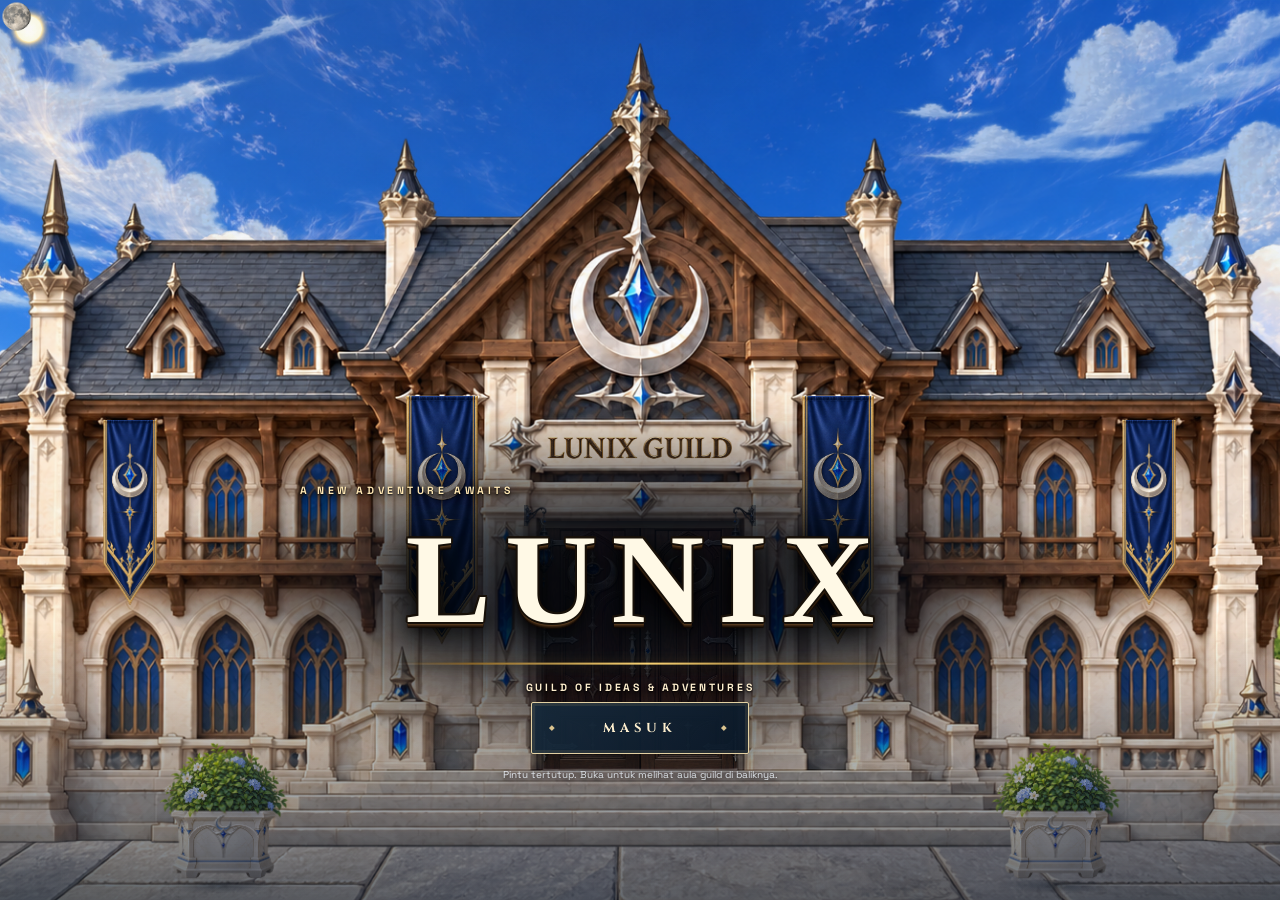
==== index.html @ cafbc8de "Production release: LUNIX Guild Portfolio Web (Optimized & Obfuscated)" ====
<!doctype html><html lang="id"><head><meta charset="UTF-8"><meta name="viewport" content="width=device-width,initial-scale=1"><meta name="description" content="LUNIX — a personal space for spreadsheet automation, web applications, and interactive experiments."><meta name="theme-color" content="#f5f7fa"><title>LUNIX — A Space for Ideas</title><link rel="icon" href="data:image/svg+xml,%3Csvg xmlns='http://www.w3.org/2000/svg' viewBox='0 0 80 80'%3E%3Crect width='80' height='80' rx='20' fill='%230b1324'/%3E%3Cpath d='M25 20v40h32' stroke='%23416dff' stroke-width='9' fill='none'/%3E%3C/svg%3E"><link rel="preconnect" href="https://fonts.googleapis.com"><link rel="preconnect" href="https://fonts.gstatic.com" crossorigin><link href="https://fonts.googleapis.com/css2?family=Cinzel:wght@600;700;800;900&family=JetBrains+Mono:wght@400;500;600&family=Space+Grotesk:wght@500;600;700;800&display=swap" rel="stylesheet"><link rel="stylesheet" href="styles.css"><link rel="stylesheet" href="entrance/entrance.css"><link rel="stylesheet" href="guild.css"><link rel="stylesheet" href="chapters.css"><link rel="stylesheet" href="showcase.css"><script src="entrance/scene-config.js" defer="defer"></script><script src="app.js" defer="defer"></script><script src="entrance/entrance.js" defer="defer"></script><script src="showcase.js" defer="defer"></script></head><body class="gated"><a class="skip" href="#works" data-i18n="skip">Langsung ke karya</a><header class="topbar"><div class="topbar-brand-wrap"><a class="brand" href="#home" aria-label="LUNIX home"><span class="brand-symbol"><svg viewBox="0 0 28 28" fill="none" class="brand-svg"><rect width="28" height="28" rx="7" fill="#0b1324"/><path d="M8 7v14h12" stroke="#416dff" stroke-width="2.6" stroke-linecap="round" stroke-linejoin="round"/><path d="M17 10l1.2 2.8L21 14l-2.8 1.2L17 18l-1.2-2.8L13 14l2.8-1.2L17 10z" fill="#7ba3ff"/></svg> </span><span class="brand-name">LUNIX<span class="brand-dot">✦</span></span></a></div><nav class="desktop-nav" aria-label="Main navigation"><button type="button" id="btn-return-gate" class="nav-pill nav-pill-gate" aria-label="Kembali ke halaman depan guild" title="Kembali ke halaman depan guild"><svg width="13" height="13" viewBox="0 0 24 24" fill="none" stroke="currentColor" stroke-width="2.2" stroke-linecap="round" stroke-linejoin="round" aria-hidden="true" style="opacity:.85;margin-right:2px"><path d="M3 21h18M3 10h18M5 10v11M19 10v11M9 10v11M15 10v11M4 10l8-7 8 7"/></svg> <span data-i18n="gateReturn">Depan Guild</span></button> <a href="#works" class="nav-pill" data-i18n="works">Karya</a> <a href="#about" class="nav-pill" data-i18n="about">Tentang</a> <a href="#contact" class="nav-pill" data-i18n="contact">Kontak</a></nav><div class="utilities"><button type="button" id="btn-return-gate-mobile" class="mobile-gate-btn" aria-label="Kembali ke halaman depan guild" title="Depan Guild"><svg width="14" height="14" viewBox="0 0 24 24" fill="none" stroke="currentColor" stroke-width="2.2" stroke-linecap="round" stroke-linejoin="round" aria-hidden="true"><path d="M3 21h18M3 10h18M5 10v11M19 10v11M9 10v11M15 10v11M4 10l8-7 8 7"/></svg></button> <button id="language" class="lang-switch-btn" aria-label="Switch language"><span class="lang-active">ID</span><span class="lang-divider">/</span><span class="lang-dim">EN</span></button> <button id="sound" class="sound-switch-btn" aria-pressed="true"><span class="sound-wave" aria-hidden="true"><i></i><i></i><i></i><i></i></span> <span id="sound-label">Suara: Aktif</span></button> <a href="#contact" class="topbar-cta"><span data-i18n="talkCta">Ngobrol</span> <span class="cta-arrow">↗</span></a></div></header><section id="gate" aria-label="LUNIX entrance"><header class="entrance-header"><span class="entrance-brand">LUNIX / ADVENTURERS' GUILD</span></header><div class="intro"><div><div class="eyebrow">A NEW ADVENTURE AWAITS</div><h1>LUNIX</h1></div><p>GUILD OF IDEAS &amp; ADVENTURES</p></div><div class="scene eco" data-phase="outside" aria-label="Depan gedung guild LUNIX dengan dua pintu yang dapat dibuka"><div class="atmosphere" aria-hidden="true"><div class="night-sky"><div class="stars"></div></div><div class="cloud-layer cloud-far"><img src="entrance/assets/clouds-far.png" alt="" decoding="async"></div><div class="cloud-layer cloud-near"><img src="entrance/assets/clouds-near.png" alt="" decoding="async"></div><div class="sky-night-tint"></div><div class="celestial sun"><div class="orb"><img src="entrance/assets/sun-realistic-v7.png" alt=""></div></div><div class="celestial moon"><div class="orb"><img src="entrance/assets/moon-realistic-v7.png" alt=""></div></div></div><div class="surround-ground" aria-hidden="true"><div class="night-surround"></div></div><div class="world"><img class="courtyard" src="entrance/assets/courtyard.png" alt="Halaman batu dan rumput"><div class="tree-shadow" aria-hidden="true"></div><div class="contact-shadow" aria-hidden="true"></div><div class="entrance" aria-hidden="true"><div class="interior"><img src="entrance/assets/guild-interior-windowless-v7.png" alt=""></div><div class="door left"><img src="entrance/assets/door-left.png" alt=""></div><div class="door right"><img src="entrance/assets/door-right.png" alt=""></div></div><div class="lintel-shade" aria-hidden="true"></div><img class="facade" src="entrance/assets/guild-facade-bare-banners-v8.png" alt="Gedung guild batu putih dan kayu walnut, dengan lambang bulan dan kristal biru"><div class="guild-banner banner-a" aria-hidden="true"><div class="banner-section"><div class="banner-surface"><img src="entrance/assets/guild-banner-cloth-v8.png" alt="" style="left:-58.715596%;top:-18.629408%;width:217.431193%;height:441.516966%"></div><div class="banner-section"><div class="banner-surface"><img src="entrance/assets/guild-banner-cloth-v8.png" alt="" style="left:-58.715596%;top:-118.629408%;width:217.431193%;height:441.516966%"></div><div class="banner-section"><div class="banner-surface"><img src="entrance/assets/guild-banner-cloth-v8.png" alt="" style="left:-58.715596%;top:-218.629408%;width:217.431193%;height:441.516966%"></div><div class="banner-section"><div class="banner-surface"><img src="entrance/assets/guild-banner-cloth-v8.png" alt="" style="left:-58.715596%;top:-318.629408%;width:217.431193%;height:441.516966%"></div></div></div></div></div></div><div class="guild-banner banner-b" aria-hidden="true"><div class="banner-section"><div class="banner-surface"><img src="entrance/assets/guild-banner-cloth-v8.png" alt="" style="left:-58.715596%;top:-18.629408%;width:217.431193%;height:441.516966%"></div><div class="banner-section"><div class="banner-surface"><img src="entrance/assets/guild-banner-cloth-v8.png" alt="" style="left:-58.715596%;top:-118.629408%;width:217.431193%;height:441.516966%"></div><div class="banner-section"><div class="banner-surface"><img src="entrance/assets/guild-banner-cloth-v8.png" alt="" style="left:-58.715596%;top:-218.629408%;width:217.431193%;height:441.516966%"></div><div class="banner-section"><div class="banner-surface"><img src="entrance/assets/guild-banner-cloth-v8.png" alt="" style="left:-58.715596%;top:-318.629408%;width:217.431193%;height:441.516966%"></div></div></div></div></div></div><div class="guild-banner banner-c" aria-hidden="true"><div class="banner-section"><div class="banner-surface"><img src="entrance/assets/guild-banner-cloth-v8.png" alt="" style="left:-58.715596%;top:-18.629408%;width:217.431193%;height:441.516966%"></div><div class="banner-section"><div class="banner-surface"><img src="entrance/assets/guild-banner-cloth-v8.png" alt="" style="left:-58.715596%;top:-118.629408%;width:217.431193%;height:441.516966%"></div><div class="banner-section"><div class="banner-surface"><img src="entrance/assets/guild-banner-cloth-v8.png" alt="" style="left:-58.715596%;top:-218.629408%;width:217.431193%;height:441.516966%"></div><div class="banner-section"><div class="banner-surface"><img src="entrance/assets/guild-banner-cloth-v8.png" alt="" style="left:-58.715596%;top:-318.629408%;width:217.431193%;height:441.516966%"></div></div></div></div></div></div><div class="guild-banner banner-d" aria-hidden="true"><div class="banner-section"><div class="banner-surface"><img src="entrance/assets/guild-banner-cloth-v8.png" alt="" style="left:-58.715596%;top:-18.629408%;width:217.431193%;height:441.516966%"></div><div class="banner-section"><div class="banner-surface"><img src="entrance/assets/guild-banner-cloth-v8.png" alt="" style="left:-58.715596%;top:-118.629408%;width:217.431193%;height:441.516966%"></div><div class="banner-section"><div class="banner-surface"><img src="entrance/assets/guild-banner-cloth-v8.png" alt="" style="left:-58.715596%;top:-218.629408%;width:217.431193%;height:441.516966%"></div><div class="banner-section"><div class="banner-surface"><img src="entrance/assets/guild-banner-cloth-v8.png" alt="" style="left:-58.715596%;top:-318.629408%;width:217.431193%;height:441.516966%"></div></div></div></div></div></div><div class="plaque"><img src="entrance/assets/guild-wordmark-refined-v8.png" alt="LUNIX GUILD"></div><div class="prop planter left"><img src="entrance/assets/stone-planter.png" alt=""><img class="foliage" src="entrance/assets/stone-planter.png" alt="" aria-hidden="true"></div><div class="prop planter right"><img src="entrance/assets/stone-planter.png" alt=""><img class="foliage" src="entrance/assets/stone-planter.png" alt="" aria-hidden="true"></div><div class="prop lantern left"><img src="entrance/assets/crystal-lantern.png" alt=""><div class="lamp-glow"></div></div><div class="prop lantern right"><img src="entrance/assets/crystal-lantern.png" alt=""><div class="lamp-glow"></div></div><div class="night-shade" aria-hidden="true"></div><div class="night-lights" aria-hidden="true"><div class="window-bloom"></div><img class="window-lights" src="entrance/assets/window-lights-v9.svg" alt=""></div></div><div class="ground-life" aria-hidden="true"><svg viewBox="0 0 24 16" style="--start-x:2%;--start-y:91%;--travel:22vw;--duration:19s;--delay:-5s"><path d="M1 14Q2 1 22 2Q20 16 1 14Z"/><path d="M1 14 18 4" fill="none"/></svg> <svg viewBox="0 0 24 16" style="--start-x:77%;--start-y:93%;--travel:18vw;--duration:23s;--delay:-13s"><path d="M1 14Q2 1 22 2Q20 16 1 14Z"/><path d="M1 14 18 4" fill="none"/></svg> <svg viewBox="0 0 24 16" style="--start-x:9%;--start-y:97%;--travel:24vw;--duration:27s;--delay:-17s"><path d="M1 14Q2 1 22 2Q20 16 1 14Z"/><path d="M1 14 18 4" fill="none"/></svg> <svg viewBox="0 0 24 16" style="--start-x:81%;--start-y:88%;--travel:-17vw;--duration:31s;--delay:-8s"><path d="M1 14Q2 1 22 2Q20 16 1 14Z"/><path d="M1 14 18 4" fill="none"/></svg> <svg viewBox="0 0 24 16" style="--start-x:19%;--start-y:90%;--travel:-20vw;--duration:29s;--delay:-22s"><path d="M1 14Q2 1 22 2Q20 16 1 14Z"/><path d="M1 14 18 4" fill="none"/></svg><div class="ground-mist"><div class="mist-bank left"></div><div class="mist-bank right"></div></div></div></div><div class="landing-vignette" aria-hidden="true"></div><div class="actionbar"><div class="buttons"><button id="open" class="primary enter-guild-btn" type="button" aria-expanded="false" disabled="disabled">MASUK</button></div><p id="status" role="status">Pintu tertutup. Buka untuk melihat aula guild di baliknya.</p></div><details><summary>Pengaturan suasana</summary><div class="controls"><label><input id="near" type="checkbox"> Dekati pintu</label> <label><input id="wind" type="checkbox" checked="checked"> Angin banner</label> <label><input id="decor" type="checkbox" checked="checked"> Dekorasi</label> <label>Waktu <select id="timeMode"><option value="auto">Otomatis · 20 detik</option><option value="day">Siang</option><option value="night">Malam</option></select></label> <label><input id="eco" type="checkbox" checked="checked"> Mode hemat</label> <label><input id="motion" type="checkbox" checked="checked"> Animasi suasana</label> <label><input id="inspect" type="checkbox"> Batas penempatan</label></div><p class="notes">Siklus siang–malam 20 detik, lampu pintu berpasangan dan jendela menyala saat malam.</p></details><div id="loadStatus" role="status">Memuat gambar…</div><div class="gate-flash" aria-hidden="true"></div></section><main id="main" inert><div class="guild-viewport" id="guild-viewport"><div class="guild-stage" id="guild-stage"><div class="guild-layer-bg" aria-hidden="true"><img class="guild-bg-img" src="guild/guild-interior.png" alt="" draggable="false"><div class="guild-ambient-light"></div></div><div class="guild-emblem" aria-hidden="true"><img src="guild/lunix-wall-emblem.png" alt="LUNIX Guild Emblem" draggable="false"></div><aside class="guild-board-secondary" aria-label="Guild Navigation & Status"><img class="guild-board-secondary-img" src="guild/guild-noticeboard.png" alt="" draggable="false"><div class="guild-sec-reading"><div class="guild-sec-badge"><span class="guild-sec-badge-dot"></span> <span data-i18n="guildBadge">LUNIX GUILD</span></div><div class="guild-sec-title" data-i18n="guildFiles">DAFTAR BERKAS</div><nav class="guild-nav-list" aria-label="Navigasi Papan Guild"><button class="guild-nav-btn active" data-guild-target="intro"><span data-i18n="navIntro">Intro</span> <span class="nav-num">01</span></button> <button class="guild-nav-btn" data-guild-target="about"><span data-i18n="navAbout">Tentang</span> <span class="nav-num">02</span></button> <button class="guild-nav-btn" data-guild-target="projects"><span data-i18n="navWorks">Karya</span> <span class="nav-num">03</span></button> <button class="guild-nav-btn" data-guild-target="contact"><span data-i18n="navContact">Kontak</span> <span class="nav-num">04</span></button></nav><div class="guild-sec-tip" data-i18n="guildTip">Klik berkas atau objek meja ✦</div></div></aside><section class="guild-board-wide-wrap" id="guild-board-wide-wrap" aria-label="Papan Konten Utama LUNIX Guild"><img class="guild-board-wide-img" src="guild/guild-noticeboard-wide.png" alt="Papan Konten Utama" draggable="false"><div class="guild-main-reading" id="guild-main-reading"><div class="guild-section-content" id="guild-section-content"><article class="guild-pane active" id="pane-intro" data-pane="intro"><div class="guild-proclamation-grid"><div class="guild-proclamation-main"><div class="guild-proclamation-eyebrow"><span class="rune-bracket">◈</span> <span class="eyebrow-line"></span> <span class="eyebrow-text" data-i18n="welcome">MAKLUMAT RESMI RESEPSIONIS GUILD • EST. 2026</span> <span class="eyebrow-line"></span> <span class="rune-bracket">◈</span></div><h2 class="guild-pane-title"><span class="title-lead">WHERE LOGIC MEETS CRAFTSMANSHIP</span> <span class="title-highlight">TURNING IDEAS INTO LIVING SYSTEMS.</span></h2><p class="guild-pane-desc" data-i18n="intro">Menempa otomatisasi spreadsheet berpresisi tinggi, aplikasi web tangguh, dan eksplorasi interaktif dari rasa penasaran menjadi solusi nyata yang siap diuji.</p><div class="guild-action-row"><button type="button" class="guild-btn-primary" data-guild-jump="projects"><span>📜 Jelajahi Seluruh Karya</span> <span>↗</span></button> <button type="button" class="guild-btn-secondary" data-guild-jump="about"><span data-i18n="about">Buku Catatan Guild</span> <span>📖</span></button> <button type="button" class="guild-btn-secondary" data-guild-jump="contact"><span data-i18n="talkCta">Resepsionis Guild</span> <span>🔔</span></button></div></div><div class="guild-stacked-papers-wrap" id="guild-stacked-papers" title="Lembaran Misi Pilihan Guild"><div class="stacked-paper-layer paper-underlay" aria-hidden="true"><img src="quest-papers/quest-paper-02-weathered.png" alt="" class="stacked-paper-img" draggable="false"></div><div class="stacked-paper-layer paper-overlay"><img src="quest-papers/quest-paper-03-sapphire.png" alt="Lembaran Misi Sapphire Guild" class="stacked-paper-img" draggable="false"><div class="stacked-paper-content"><div class="paper-top-rank"><span class="paper-rank-pill">RANK S+</span> <span class="paper-pin-icon" aria-hidden="true">📍</span></div><h4 class="paper-quest-title">OPEN COMMISSION</h4><p class="paper-quest-desc">Otomasi Spreadsheet &amp; Web Apps Kustom</p><div class="paper-quest-footer"><button type="button" class="paper-action-btn" data-guild-jump="contact"><span>Kirim Pesan</span> <span>↗</span></button></div></div><div class="guild-seal-badge mini-seal" title="Segel Resmi Guild"><svg viewBox="0 0 100 100" class="guild-seal-svg" aria-hidden="true"><circle cx="50" cy="50" r="45" stroke="currentColor" stroke-width="2" stroke-dasharray="4 2.5" fill="none" opacity="0.9"/><circle cx="50" cy="50" r="38" stroke="currentColor" stroke-width="1.2" fill="none" opacity="0.75"/><path id="seal-text-path-mini" d="M 17,50 A 33,33 0 1,1 83,50 A 33,33 0 1,1 17,50" fill="none"/><text font-family="'JetBrains Mono', monospace" font-size="8.5" font-weight="800" fill="currentColor" letter-spacing="1.2"><textPath href="#seal-text-path-mini" startOffset="50%" text-anchor="middle">★ LUNIX GUILD ARCHIVE • 2026 ★</textPath></text><circle cx="50" cy="50" r="14" fill="currentColor" opacity="0.12"/><polygon points="50,38 53,46 62,50 53,54 50,62 47,54 38,50 47,46" fill="currentColor"/></svg></div></div></div></div><div class="guild-welcome-pillars"><div class="guild-pillar-card" data-guild-jump="projects"><div class="pillar-top-row"><span class="pillar-gem">📜</span> <span class="pillar-chip">03 / KARYA</span></div><h3 class="pillar-title">Papan Misi Utama</h3><p class="pillar-desc">Jelajahi 3 karya unggulan guild: live demo absensi &amp; payroll, pipeline otomatisasi spreadsheet, dan 3D showcase McLaren.</p><span class="pillar-action"><span>Lihat Lembaran Misi</span> <span>↗</span></span></div><div class="guild-pillar-card" data-guild-jump="about"><div class="pillar-top-row"><span class="pillar-gem">📖</span> <span class="pillar-chip">02 / TENTANG</span></div><h3 class="pillar-title">Catatan Pengrajin</h3><p class="pillar-desc">Kisah identitas LUNIX, etos kerja tanpa bloat, serta prinsip penempaan solusi praktis yang dapat diandalkan setiap hari.</p><span class="pillar-action"><span>Baca Catatan Guild</span> <span>↗</span></span></div><div class="guild-pillar-card" data-guild-jump="contact"><div class="pillar-top-row"><span class="pillar-gem">🔔</span> <span class="pillar-chip">04 / KONTAK</span></div><h3 class="pillar-title">Meja Resepsionis</h3><p class="pillar-desc">Punya ide proyek, tantangan spreadsheet, atau sekadar ingin bertegur sapa? Resepsionis kami siap menyambutmu.</p><span class="pillar-action"><span>Temui Resepsionis</span> <span>↗</span></span></div></div></article><article class="guild-pane" id="pane-about" data-pane="about"><div class="guild-pane-eyebrow"><span class="eyebrow-star">✦</span> <span data-i18n="aboutLabel">02 / DI BALIK LUNIX</span> <span class="guild-eyebrow-chip" data-i18n="guildChronicle">CATATAN RESEPSI GUILD</span></div><h2 class="guild-pane-title" data-i18n="aboutTitle">Rasa penasaran,<br><em>tanpa batas.</em></h2><p class="guild-pane-desc" data-i18n="storyLead">Kalau sebuah ide menarik perhatianku, aku ingin memahami cara kerjanya—lalu mencoba membuatnya.</p><div class="guild-about-story-grid"><div class="guild-story-card"><div class="guild-story-badge"><span class="badge-rune">◈</span> <span data-i18n="storyTagOrigin">IDENTITAS & ASAL-USUL</span></div><p class="guild-story-text" data-i18n="story">Dulu, LuniX adalah namaku saat bermain game. Sekarang, LUNIX menjadi ruang untuk semua hal yang ingin kubuat: alat yang mempermudah pekerjaan, aplikasi yang berguna, dan dunia kecil untuk dijelajahi.</p></div><div class="guild-story-card"><div class="guild-story-badge"><span class="badge-rune">✦</span> <span data-i18n="storyTagPartner">KOLABORASI & EKSPERIMEN</span></div><p class="guild-story-text" data-i18n="aboutPartner">Meski orang di baliknya tetap aku, LUNIX terasa seperti partner. Tempat rasa penasaran berubah menjadi eksperimen nyata, didukung otomatisasi cerdas dan rasa ingin tahu.</p></div></div><div class="guild-sub-header"><span class="sub-header-gem">💎</span> <span data-i18n="processTitle">TIGA PILAR PROSES KREATIF GUILD</span></div><div class="guild-workflow-steps"><div class="guild-step-card"><div class="guild-step-top"><span class="step-num">01</span> <span class="step-phase" data-i18n="step1Phase">DECONSTRUCT</span></div><h4 class="step-title" data-i18n="understand">Pahami</h4><p class="step-desc" data-i18n="understandDesc">Menganalisis akar kebutuhan operasional, alur data riil, dan titik hambatan yang ingin diatasi.</p></div><div class="guild-step-card"><div class="guild-step-top"><span class="step-num">02</span> <span class="step-phase" data-i18n="step2Phase">EXPERIMENT</span></div><h4 class="step-title" data-i18n="experiment">Coba</h4><p class="step-desc" data-i18n="experimentDesc">Meramu formula spreadsheet, sandbox prototipe browser, dan arsitektur database lokal.</p></div><div class="guild-step-card"><div class="guild-step-top"><span class="step-num">03</span> <span class="step-phase" data-i18n="step3Phase">DELIVER</span></div><h4 class="step-title" data-i18n="create">Wujudkan</h4><p class="step-desc" data-i18n="createDesc">Menghasilkan alat siap pakai yang praktis, cepat, aman, dan mempermudah tugas nyata.</p></div></div><div class="guild-sub-header" style="margin-top:12px"><span class="sub-header-gem">⚔</span> <span data-i18n="arsenalLabel">ARSENAL ALAT & BIDANG KEAHLIAN</span></div><div class="guild-arsenal-grid"><div class="guild-arsenal-card"><div class="guild-arsenal-header"><span class="guild-arsenal-icon">📊</span><div><b data-i18n="arsenalAutoTitle">Otomatisasi Spreadsheet & Data</b> <span class="guild-arsenal-sub" data-i18n="arsenalAutoSub">Efisiensi operasional harian</span></div></div><div class="guild-stack-pills amber-pills"><span>Excel Formula</span> <span>Google Sheets</span> <span>Apps Script</span> <span>Payroll System</span> <span>Automated Rekap</span> <span>Client-Side PDF</span></div></div><div class="guild-arsenal-card"><div class="guild-arsenal-header"><span class="guild-arsenal-icon">🌐</span><div><b data-i18n="arsenalWebTitle">Aplikasi Web & Eksperimen Digital</b> <span class="guild-arsenal-sub" data-i18n="arsenalWebSub">Interaktif, privat & mandiri</span></div></div><div class="guild-stack-pills blue-pills"><span>IndexedDB Sandbox</span> <span>Canvas 3D Viewport</span> <span>Vanilla Modern JS</span> <span>Responsive UI</span> <span>Zero External Uploads</span> <span>AI-Assisted Craft</span></div></div></div><div class="guild-about-footer"><div class="guild-about-actions"><button class="guild-btn-primary" data-guild-jump="projects"><span data-i18n="exploreProjects">Lihat Bukti Karya (Section 03)</span> <span>↗</span></button> <button class="guild-btn-secondary" data-guild-jump="contact"><span data-i18n="talkCta">Resepsionis & Kontak</span> <span>🔔</span></button></div></div></article><article class="guild-pane" id="pane-projects" data-pane="projects"><div class="guild-pane-eyebrow"><span class="rune-bracket">◈</span> <span class="eyebrow-line"></span> <span data-i18n="selected">03 / PAPAN MISI &amp; KARYA UNGGULAN GUILD</span> <span class="eyebrow-line"></span> <span class="guild-eyebrow-chip">AKTIF DI PAPAN</span></div><h2 class="guild-pane-title"><span class="title-lead">KARYA PILIHAN &amp; MISI UTAMA</span> <span class="title-highlight">DARI IDE MENJADI SISTEM NYATA.</span></h2><p class="guild-pane-desc" style="margin-bottom:8px" data-i18n="worksDesc">Pilih lembaran misi di bawah untuk mencoba live demo sandbox, menelusuri galeri pipeline spreadsheet, atau menjelajahi 3D web showcase McLaren.</p><div class="guild-quest-bulletin-grid grand-quest-grid"><div class="guild-quest-notice quest-rank-s" data-quest-target="payroll-demo"><div class="quest-pushpin" aria-hidden="true"></div><div class="quest-notice-top"><span class="quest-rank-badge rank-s">RANK S • APP</span> <span class="quest-stamp stamp-trial">SIAP DICOBA ⚡</span></div><h4 class="quest-notice-title">Attendance &amp; Payroll Sandbox</h4><p class="quest-notice-desc">Aplikasi absensi kalender presensi, unggah foto bukti, perhitungan jam kerja, dan generator slip gaji interaktif tanpa server eksternal.</p><div class="quest-tags-row"><span>Kalender Absensi</span> <span>Hitung Lembur</span> <span>IndexedDB</span> <span>Client-Side</span></div><div class="quest-notice-footer"><a href="payroll.html" target="_blank" rel="noopener noreferrer" class="quest-action-link primary-link"><span>Buka Demo Sandbox</span> <span>↗</span></a></div></div><div class="guild-quest-notice quest-rank-a" id="quest-card-spreadsheet" data-quest-target="spreadsheet-showcase"><div class="quest-pushpin" aria-hidden="true"></div><div class="quest-notice-top"><span class="quest-rank-badge rank-a">RANK A • DATA</span> <span class="quest-stamp stamp-verified">VERIFIED ✓</span></div><h4 class="quest-notice-title">Spreadsheet &amp; Data Pipeline</h4><p class="quest-notice-desc">Input gaji, validasi anti-duplikasi, formula BPJS/pajak otomatis, generator slip gaji PDF massal, dan export payroll bank.</p><div class="quest-tags-row"><span>Formula Otomatis</span> <span>Slip PDF Massal</span> <span>Transfer Bank</span> <span>Apps Script</span></div><div class="quest-notice-footer"><button type="button" class="quest-action-link" id="btn-quest-spreadsheet"><span>Buka Detail &amp; Galeri HD</span> <span>↗</span></button></div></div><div class="guild-quest-notice quest-rank-special" data-quest-target="stage-3d"><div class="quest-pushpin" aria-hidden="true"></div><div class="quest-notice-top"><span class="quest-rank-badge rank-special">RANK SP • 3D</span> <span class="quest-stamp stamp-exp">60 FPS ✦</span></div><h4 class="quest-notice-title">3D Web Showcase — McLaren</h4><p class="quest-notice-desc">Showcase interaktif 3D kendaraan McLaren berbasis WebGL secara real-time. Navigasi orbit kamera 360°, inspeksi bodi mobil, dan rendering halus 60 FPS.</p><div class="quest-tags-row"><span>WebGL / 3D</span> <span>McLaren Model</span> <span>Orbit 360°</span> <span>Live Web</span></div><div class="quest-notice-footer"><a href="https://lunix-213.github.io/lunix-3d-webshowcase-mclaren/" target="_blank" rel="noopener noreferrer" class="quest-action-link primary-link"><span>Buka 3D Showcase</span> <span>↗</span></a></div></div></div></article><article class="guild-pane" id="pane-contact" data-pane="contact"><div class="guild-pane-eyebrow"><span class="rune-bracket">◈</span> <span class="eyebrow-line"></span> <span data-i18n="contactLabel">04 / MEJA RESEPSI &amp; SALURAN RESMI GUILD</span> <span class="eyebrow-line"></span> <span class="guild-eyebrow-chip">MEJA AKTIF</span></div><h2 class="guild-pane-title"><span class="title-lead">PUNYA GAGASAN ATAU MISI?</span> <span class="title-highlight">MARI KITA TEMPA BERSAMA.</span></h2><p class="guild-pane-desc" data-i18n="contactDesc">Sampaikan rencana proyek atau pertanyaanmu langsung ke meja resepsionis guild. Setiap pesan ditanggapi langsung oleh pembuat sistem tanpa perantara dan tanpa overhead berlebih.</p><div class="guild-contact-plaque"><div class="plaque-stamp-badge"><span class="plaque-stamp-icon" aria-hidden="true"><svg viewBox="0 0 24 24" width="22" height="22" fill="none" stroke="currentColor" stroke-width="2" stroke-linecap="round" stroke-linejoin="round"><path d="M20.24 12.24a6 6 0 0 0-8.49-8.49L5 10.5V19h8.5z"></path><line x1="16" y1="8" x2="2" y2="22"></line><line x1="17.5" y1="15" x2="9" y2="15"></line></svg></span><div class="plaque-stamp-info"><span class="plaque-tag">SALURAN RESMI GUILD • MERPATI POS</span> <span class="plaque-address" id="guild-email-text">lunix.builder@gmail.com</span></div></div><div class="plaque-actions-group"><button type="button" id="guild-copy-btn" class="guild-btn-primary"><span id="guild-copy-label">Salin Alamat Email</span> <span>📋</span></button> <a href="mailto:lunix.builder@gmail.com" class="guild-btn-secondary"><span>Kirim Surat Langsung</span> <span>↗</span></a></div></div><div class="guild-contact-topics-grid"><div class="guild-topic-card"><div class="topic-header"><span class="topic-icon">📊</span> <span class="topic-pill">KOMISI TERBUKA</span></div><h4 class="topic-title">Otomasi Spreadsheet</h4><p class="topic-desc">Audit formula lambat, pipeline data multi-sheet, generator slip PDF, dan skrip Apps Script bebas duplikasi.</p></div><div class="guild-topic-card"><div class="topic-header"><span class="topic-icon">⚙️</span> <span class="topic-pill">SOLUSI MANDIRI</span></div><h4 class="topic-title">Aplikasi Web Ringkas</h4><p class="topic-desc">Alat kerja internal, sistem absensi presensi, portal operasional client-side tanpa biaya hosting bulanan tinggi.</p></div><div class="guild-topic-card"><div class="topic-header"><span class="topic-icon">✦</span> <span class="topic-pill">EKSPERIMEN</span></div><h4 class="topic-title">Eksplorasi Web 3D</h4><p class="topic-desc">Stage WebGL interaktif 60 FPS, UI taktil bertema, dan pengalaman visual imersif untuk produk Anda.</p></div></div><div class="guild-contact-warmth"><span class="warmth-icon">✨</span> <span class="warmth-text"><strong>Pintu guild selalu terbuka:</strong> Punya pertanyaan, ide proyek baru, atau sekadar ingin bertegur sapa santai? Jangan ragu mengirim pesan, kami selalu senang bertukar cerita. </span><span class="warmth-badge">SALAM HANGAT ✦</span></div></article></div><div class="guild-scroll-hint" id="guild-scroll-hint" role="button" tabindex="0" title="Klik untuk gulir ke bawah" aria-label="Gulir ke bawah untuk melihat lebih banyak berkas"><span class="scroll-hint-star">✦</span> <span id="guild-scroll-hint-text" data-i18n="scrollHint">GULIR KE BAWAH</span> <span class="scroll-hint-arrow">↓</span></div><footer class="guild-board-footer"><div class="guild-footer-divider" aria-hidden="true"><span class="divider-gem">✦</span></div><button class="guild-footer-prev" id="guild-prev-btn" aria-label="Berkas Sebelumnya"><span class="footer-btn-rune">◀</span> <span class="footer-btn-text" id="guild-prev-label">Sebelumnya</span></button><div class="guild-footer-pages" id="guild-dots" role="tablist" aria-label="Halaman Berkas Guild"><span class="guild-page-pill active" data-page="0" title="01 / Intro"></span> <span class="guild-page-pill" data-page="1" title="02 / Tentang"></span> <span class="guild-page-pill" data-page="2" title="03 / Karya"></span> <span class="guild-page-pill" data-page="3" title="04 / Kontak"></span></div><button class="guild-footer-next" id="guild-next-btn" aria-label="Berkas Selanjutnya"><span class="footer-btn-text" id="guild-next-label">Tentang</span> <span class="footer-btn-rune">▶</span></button></footer></div></section><div class="guild-dialogue-bubble" id="guild-speech-bubble" role="status" aria-live="polite"><div class="guild-bubble-top"><span class="guild-bubble-badge">✦ RESEPSIONIS GUILD</span> <span class="guild-bubble-pose" id="guild-mascot-pose-badge">SAPA</span></div><p class="guild-dialogue-text" id="guild-speech-text">Halo pengembara! Selamat datang di meja resepsionis LUNIX Guild. Silakan periksa berkas di papan atau klik bel meja ✦</p><span class="guild-bubble-hint">Klik resepsionis untuk bicara / ganti pose ✦</span></div><div class="guild-mascot-container" id="guild-mascot-actor" role="button" tabindex="0" aria-label="Resepsionis LUNIX Guild"><img id="guild-mascot-img" class="guild-mascot-img" src="guild/mascot-welcome.png" alt="Resepsionis LUNIX Guild" draggable="false"></div><div class="guild-counter-cinematic"><img class="guild-counter-img" src="guild/walnut-counter.png" alt="" aria-hidden="true" draggable="false"><div class="guild-prop guild-prop-lamp" id="prop-lamp" title="Lampu Kristal Meja" data-tooltip="Lampu Kristal Resepsi"><div class="guild-lamp-glow" aria-hidden="true"></div><img src="guild/crystal-lamp.png" alt="Lampu Kristal" draggable="false"></div><div class="guild-prop guild-prop-book" id="prop-book" role="button" tabindex="0" title="Buka Catatan Guild (Tentang)" data-tooltip="Buka Catatan Guild 📖" aria-label="Buka Catatan Guild LUNIX"><img src="guild/guild-book.png" alt="Buku Guild" draggable="false"></div><div class="guild-prop guild-prop-pen" id="prop-pen" title="Pena Resepsionis" data-tooltip="Pena Emas Bulu Guild"><img src="guild/guild-pen.png" alt="Pena Guild" draggable="false"></div><div class="guild-prop guild-prop-bell" id="prop-bell" role="button" tabindex="0" title="Bunyikan Bel Resepsi (Kontak)" data-tooltip="Bunyikan Bel Resepsi 🔔" aria-label="Bunyikan Bel Resepsi LUNIX"><img src="guild/service-bell.png" alt="Bel Meja Resepsi" draggable="false"></div></div></div></div><aside id="orientation-prompt" class="orientation-prompt" aria-label="Instruksi Orientasi Layar" role="dialog" aria-modal="true"><div class="orientation-card"><div class="orientation-icon-wrap" aria-hidden="true"><div class="orientation-glow"></div><svg class="orientation-phone-svg" viewBox="0 0 72 72" fill="none"><rect class="phone-body" x="22" y="10" width="28" height="52" rx="6" stroke="#fbbf24" stroke-width="2.5" fill="rgba(30, 20, 10, 0.75)"/><circle cx="36" cy="56" r="2.5" fill="#f59e0b"/><line x1="30" y1="16" x2="42" y2="16" stroke="#d97706" stroke-width="2" stroke-linecap="round"/><path class="rotate-arrow" d="M12 28 C 12 16, 24 10, 36 10" stroke="#60a5fa" stroke-width="2.2" stroke-dasharray="3 3" stroke-linecap="round"/><polygon points="12,28 7,20 16,21" fill="#60a5fa"/></svg> <span class="orientation-sparkle">✦</span></div><div class="orientation-badge">LUNIX GUILD • VIEWPORT OPTIMIZER</div><h2 class="orientation-title" data-i18n="rotateTitle">Putar ke Mode Landscape</h2><p class="orientation-desc" data-i18n="rotateDesc">Untuk pengalaman resepsionis guild LUNIX yang imersif dan proporsional, silakan miringkan layar HP Anda ke posisi horizontal (landscape).</p><div class="orientation-foot"><span class="foot-dot"></span> <span data-i18n="rotateWaiting">Menunggu rotasi layar horizontal...</span></div></div></aside></main><section id="detail" hidden class="section-width detail-page"></section><div id="announcement" class="sr-only" aria-live="polite"></div></body></html>
---- styles.css ----
a,button{color:inherit}.eyebrow,.topbar{display:flex;align-items:center}.blue,.eyebrow{color:var(--blue)}.nav-pill-gate:hover,.nav-pill:hover{box-shadow:0 2px 8px rgba(49,92,245,.12),0 1px 2px rgba(16,25,45,.04);background:#fff}.skip,.topbar{position:fixed}.about-heading,.about-heading>.eyebrow{grid-column:1/-1}.about-visual,.featured,.project-art,.sr-only,.stage-3d-box,body.gated{overflow:hidden}.brand,.detail-back-btn,.nav-pill,.payroll-launch-btn,.pet-nav-link,.solid-button,.topbar-cta,a{text-decoration:none}:root{--bg:#f5f7fa;--ink:#101522;--muted:#697180;--blue:#315cf5;--line:#dbe0e9;--mono:'JetBrains Mono',ui-monospace,SFMono-Regular,Consolas,monospace;--sans:'Space Grotesk',-apple-system,BlinkMacSystemFont,Arial,sans-serif;--ease:cubic-bezier(.22,.7,.15,1)}*{box-sizing:border-box}html{scroll-behavior:smooth;scroll-padding-top:100px}body{margin:0;background:var(--bg);color:var(--ink);font-family:var(--sans),-apple-system,BlinkMacSystemFont,Arial,sans-serif;-webkit-font-smoothing:antialiased}a,button{-webkit-tap-highlight-color:transparent}button{font:inherit;cursor:pointer;border:0;background:0 0}a:focus-visible,button:focus-visible{outline:3px solid var(--blue);outline-offset:6px}button:disabled{cursor:wait}::selection{background:#ccd7ff}.section-width{width:min(1320px,88%);margin:auto}.art-caption,.coordinates,.eyebrow,.micro,.preview-note,.tag{font:10px var(--mono);letter-spacing:1.6px}.brand,.brand-name{font-family:var(--sans);font-weight:700}.eyebrow{gap:10px;line-height:1.6}.status-dot{width:6px;height:6px;background:var(--blue);border-radius:50%;box-shadow:0 0 10px #315cf566;animation:5s infinite breathe}.topbar{top:14px;left:50%;transform:translateX(-50%);width:min(1320px,92%);height:62px;z-index:100;justify-content:space-between;padding:0 16px 0 20px;background:rgba(255,255,255,.82);backdrop-filter:blur(22px) saturate(180%);-webkit-backdrop-filter:blur(22px) saturate(180%);border:1px solid rgba(215,226,242,.85);border-radius:40px;box-shadow:0 10px 32px rgba(18,30,52,.06),0 1px 3px rgba(18,30,52,.04),inset 0 1px 1px rgba(255,255,255,.95);transition:.3s cubic-bezier(.16,1,.3,1)}.brand,.topbar-brand-wrap{display:flex;align-items:center}.brand-badge,.mobile-gate-btn{background:rgba(240,244,250,.85)}body.gated .topbar{position:absolute;top:20px;background:rgba(255,255,255,.7);box-shadow:0 8px 24px rgba(22,34,56,.05)}body.gated .desktop-nav,body.gated .topbar-cta{visibility:hidden;opacity:0;pointer-events:none}.topbar-brand-wrap{gap:12px}.brand{gap:10px;font-size:19px;letter-spacing:2px}.brand-name,.brand-symbol{display:flex;align-items:center}.brand-symbol{width:32px;height:32px;justify-content:center;filter:drop-shadow(0 2px 6px rgba(11,19,36,.22));transition:transform .3s}.brand:hover .brand-symbol{transform:scale(1.08) rotate(3deg)}.brand-name{gap:2px;color:var(--ink)}.brand-dot{font-size:13px;color:var(--blue);vertical-align:super;filter:drop-shadow(0 0 8px #3b74ff)}.brand-badge{display:inline-flex;align-items:center;gap:6px;padding:3px 9px;border:1px solid rgba(215,226,240,.8);border-radius:20px;font:9px var(--mono);letter-spacing:1.5px;color:#65758e}.hero h1,.nav-pill,h2{font-weight:500}.badge-dot{width:5px;height:5px;border-radius:50%;background:#10b981;box-shadow:0 0 8px #10b981;animation:4s ease-in-out infinite breathe}.desktop-nav{display:flex;align-items:center;gap:3px;background:rgba(240,244,250,.75);border:1px solid rgba(218,228,242,.7);border-radius:30px;padding:4px;box-shadow:inset 0 1px 2px rgba(16,25,45,.03)}.nav-pill{padding:7px 18px;border-radius:20px;font-size:12px;color:#55657e;transition:.22s}.nav-pill:hover{color:var(--blue)}.nav-pill-gate{display:inline-flex;align-items:center;gap:6px;background:0 0;border:none;font:inherit;cursor:pointer;padding:7px 15px 7px 12px;color:#3b4e6b;font-weight:600}.nav-pill-gate:hover{color:var(--blue)}.nav-pill-gate svg{color:var(--blue);transition:transform .2s}.nav-pill-gate:hover svg{transform:scale(1.15)}.utilities{display:flex;align-items:center;gap:9px}.mobile-gate-btn{display:none;align-items:center;justify-content:center;width:30px;height:30px;border-radius:50%;border:1px solid rgba(218,228,242,.8);color:var(--blue);cursor:pointer;transition:.2s;padding:0}.lang-switch-btn,.sound-switch-btn{background:rgba(240,244,250,.85);padding:5px 12px;cursor:pointer;transition:.2s;display:inline-flex}.mobile-gate-btn:hover{background:#fff;border-color:rgba(49,92,245,.35);box-shadow:0 2px 8px rgba(49,92,245,.15)}.lang-switch-btn:hover,.sound-switch-btn:hover{background:#fff;border-color:rgba(49,92,245,.3);box-shadow:0 2px 6px rgba(49,92,245,.08)}.lang-switch-btn{align-items:center;gap:4px;border:1px solid rgba(218,228,242,.8);border-radius:20px;font:10px var(--mono);font-weight:600;color:#55657e}.lang-switch-btn:hover{color:var(--blue)}.lang-active{color:var(--blue);font-weight:700}.lang-divider{color:#a4b1c4}.lang-dim{color:#7b8b9f}.sound-switch-btn{align-items:center;gap:8px;border:1px solid rgba(218,228,242,.8);border-radius:20px;font:10px var(--mono);color:#55657e}.sound-switch-btn:hover{color:var(--blue)}.sound-switch-btn[aria-pressed=true]{background:rgba(49,92,245,.08);border-color:rgba(49,92,245,.35);color:var(--blue)}.sound-wave{display:inline-flex;align-items:flex-end;gap:2px;height:12px}.sound-wave i{width:2px;height:4px;background:#8b9bb2;border-radius:1px;transition:height .2s}.sound-switch-btn[aria-pressed=true] .sound-wave i{background:var(--blue);animation:1s ease-in-out infinite alternate soundBarPulse}.sound-switch-btn[aria-pressed=true] .sound-wave i:first-child{animation-delay:0s;height:6px}.sound-switch-btn[aria-pressed=true] .sound-wave i:nth-child(2){animation-delay:.2s;height:11px}.sound-switch-btn[aria-pressed=true] .sound-wave i:nth-child(3){animation-delay:.4s;height:8px}.sound-switch-btn[aria-pressed=true] .sound-wave i:nth-child(4){animation-delay:.1s;height:12px}@keyframes soundBarPulse{0%{height:3px}100%{height:12px}}.topbar-cta{display:inline-flex;align-items:center;gap:6px;background:linear-gradient(135deg,#101522 0,#1e283d 100%);color:#fff;padding:6px 15px;border-radius:20px;font-size:11px;font-weight:600;box-shadow:0 3px 10px rgba(16,21,34,.15);transition:.25s}.topbar-cta:hover{background:linear-gradient(135deg,#3d6eff 0,#1e45d6 100%);box-shadow:0 4px 16px rgba(61,110,255,.4);transform:translateY(-1px);color:#fff}.topbar-cta .cta-arrow{color:#8daeff;font-size:12px;transition:transform .2s,color .2s}.topbar-cta:hover .cta-arrow{color:#fff;transform:translate(2px,-2px)}.skip{top:-100px;left:20px;padding:15px;background:#fff;z-index:110}.skip:focus{top:10px}.hero{padding-top:46px;min-height:740px}.hero-bottom,.hero-top{display:flex;justify-content:space-between}.coordinates{color:#8c93a1}.hero-grid{display:grid;grid-template-columns:1.2fr 1fr;align-items:center;min-height:570px}.hero-copy{z-index:1}.hero h1{font-size:clamp(45px,5.6vw,83px);line-height:1.06;letter-spacing:-5px;margin:40px 0 26px}.hero h1 em{font-family:Georgia,serif;font-weight:400;color:var(--blue)}.hero-copy p{font-size:15px;color:var(--muted);max-width:385px;line-height:1.85}.solid-button{display:inline-flex;align-items:center;justify-content:space-between;gap:44px;background:var(--ink);color:#fff;padding:16px 21px;font-size:12px;margin-top:15px;border-radius:3px;transition:background .2s}.core,.universe{display:grid;place-items:center}.solid-button:hover{background:var(--blue)}.hero-bottom{padding:24px 0 28px;border-bottom:1px solid var(--line);font:9px var(--mono);letter-spacing:1.4px;color:#858c98}.universe{height:480px;position:relative;background:radial-gradient(ellipse,#cfdbff65,transparent 65%)}.orbital,.satellite,.space-cross,.space-label{position:absolute}.orbital{width:380px;height:380px;border:1px solid #bbc8e8;border-radius:50%;transform:rotateX(65deg) rotateZ(-30deg)}.orbit-two{transform:rotateY(65deg) rotateZ(35deg);border-color:#c2ceef}.orbit-three{width:430px;height:430px;transform:rotateX(50deg) rotateY(30deg) rotateZ(55deg);border-color:#d8dfed}.core{width:145px;height:145px;transform:rotate(-14deg);border-radius:29px;background:linear-gradient(140deg,#fff 10%,#dce4f5 65%,#9db0dd);box-shadow:25px 35px 70px #4b67af29,inset 2px 2px 2px #fff;animation:8s ease-in-out infinite float}.core span{font-size:80px;color:var(--blue);font-weight:600;text-shadow:2px 3px #fff}.satellite{width:14px;height:14px;border-radius:50%;background:var(--blue);box-shadow:0 0 25px #416dff66}.featured,.filters button{border:1px solid var(--line)}.s1{top:19%;right:28%;animation:7s ease-in-out infinite float}.s2{bottom:25%;left:10%;width:8px;height:8px;animation:9s ease-in-out infinite reverse float}.space-label{right:0;bottom:40px;font:8px/2 var(--mono);color:#8a93a4;letter-spacing:2px}.preview-note,.tag{letter-spacing:1px}.space-label b{font-weight:400;color:var(--blue)}.space-cross{top:40px;left:30px;color:#9faabf}.collection,.works{padding-top:95px}.section-heading{display:flex;justify-content:space-between;align-items:end;gap:35px;margin-bottom:42px}h2{font-size:clamp(28px,3.2vw,46px);letter-spacing:-1.8px;line-height:1.15;margin:17px 0 0}.section-heading>p{font-size:13px;line-height:1.8;color:var(--muted);max-width:250px;margin:0}.featured{display:grid;grid-template-columns:1.65fr 1fr;border-radius:7px;background:#fafbfc}.project-art{position:relative;display:block;min-height:370px}.art-caption,.attendance-card,.dimension-floor,.dimension-label,.dimension-ring,.preview-note,.sheet-window{position:absolute}.art-caption{top:26px;left:27px;font-size:8px;color:#728198}.preview-note{bottom:18px;left:27px;font-size:8px;color:#6b788e}.attendance-card .micro,.mock-table{font-size:6px}.sheet-art{background:linear-gradient(140deg,#e9eff7,#dfe8f6)}.sheet-window{top:83px;left:10%;width:92%;height:280px;background:#fff;border-radius:8px;border:1px solid #d3dceb;box-shadow:0 25px 65px #2c487322;transform:rotate(-5deg);transition:transform .6s var(--ease)}.sheet-art:hover .sheet-window{transform:rotate(-2deg) translateY(-5px)}.window-top{height:30px;display:flex;align-items:center;gap:4px;padding:10px;border-bottom:1px solid #edf0f5}.window-top i{width:5px;height:5px;border-radius:50%;background:#d5dce7}.window-top span{font:6px var(--mono);color:#8b93a3;margin-left:12px}.sheet-body{display:flex;height:calc(100% - 30px)}.sheet-body aside{width:90px;background:#f7f9fd;padding:22px 14px;display:flex;flex-direction:column;gap:17px;font-size:7px;color:#7e899a}.sheet-body aside b{color:var(--blue);font-size:23px;margin-bottom:6px}.sheet-content{padding:25px;flex:1}.sheet-content .micro{font-size:6px;color:#9ca6b7}.sheet-content h3{font-size:17px;margin:9px 0 20px;letter-spacing:-.5px;font-weight:500}.mock-metrics{display:flex;gap:25px}.mock-metrics small{font:5px var(--mono);color:#99a3b5;display:block}.mock-metrics b{display:block;font-size:22px;font-weight:500;margin-top:5px}.mock-table{display:grid;grid-template-columns:2fr 1fr 1fr;gap:12px;margin-top:22px;color:#748097}.mock-table b{font-weight:400}.mock-table em{color:#4269ad;font-style:normal}.project-info{padding:30px 40px;display:flex;flex-direction:column;align-items:start}.project-number{display:flex;justify-content:space-between;width:100%;font:12px var(--mono);color:#838b9a;margin-bottom:35px}.project-number span{font-size:22px;color:var(--ink)}.tag{font-size:8px;color:var(--blue)}.project-info h3{font-size:35px;font-weight:500;line-height:1.1;letter-spacing:-1.5px;margin:16px 0}.compact-info p,.project-info p{font-size:13px;line-height:1.8;color:var(--muted)}.text-link{font-size:11px;border-bottom:1px solid #b6c5f5;padding-bottom:9px;margin-top:18px}.project-pair{display:grid;grid-template-columns:1fr 1fr;gap:28px;margin-top:28px}.project-pair .project-art{border-radius:6px;min-height:350px}.payroll-art{background:#edf0f6}.attendance-card{width:240px;top:75px;left:50%;transform:translateX(-50%) rotate(-6deg);padding:24px;background:#fff;border:1px solid #dce2eb;box-shadow:10px 20px 30px #21395812;border-radius:8px;transition:transform .5s}.payroll-art:hover .attendance-card{transform:translateX(-50%) rotate(-2deg)}.avatar-row{display:flex;margin:18px 0}.avatar-row i{font-style:normal;font-size:9px;width:35px;height:35px;background:#e1e9ff;border:3px solid #fff;border-radius:50%;display:grid;place-items:center;margin-right:-6px;color:#3862bf}.avatar-row i:nth-child(2){background:#f0e5db;color:#9a724e}.avatar-row i:nth-child(3){background:#e4e9df;color:#6b8062}.attendance-line{display:flex;justify-content:space-between;font-size:10px;padding:9px 0;border-bottom:1px solid #eff1f5}.attendance-line b{color:var(--blue)}.mini-bars{display:flex;gap:8px;align-items:end;height:35px;margin-top:16px}.mini-bars i{width:20px;height:80%;background:#dce5ff}.mini-bars i:nth-child(2n){height:50%}.mini-bars i:nth-child(3n){height:100%;background:var(--blue)}.dimension-art{background:radial-gradient(ellipse at 50% 60%,#23365b,#101828 65%);color:#fff}.dimension-art .art-caption,.dimension-art .preview-note{color:#96a6c1}.dimension-ring{left:50%;top:46%;width:165px;height:165px;border:18px solid #9dbaed;border-radius:50%;transform:translate(-50%,-50%) rotateY(30deg) rotateX(15deg);box-shadow:inset 4px 0 9px #fff,5px 0 5px #3e65ae,0 0 45px #597ac566;animation:7s infinite breathe}.dimension-floor{bottom:0;height:100px;left:0;right:0;background:linear-gradient(transparent,#41639b33);border-top:1px solid #6b87b71f}.dimension-label{bottom:48px;left:27px;font-size:25px;letter-spacing:-1px;line-height:1}.compact-info{padding:23px 0 0}.compact-info h3{font-size:23px;letter-spacing:-.8px;font-weight:500;margin:10px 0}.compact-info p{margin:0}.cube-wrap{perspective:450px;width:80px;height:65px;display:grid;place-items:center}.cube{width:36px;height:36px;position:relative;transform-style:preserve-3d;transform:rotateX(-25deg) rotateY(35deg);transition:transform 1s var(--ease)}.cube i,.sr-only{position:absolute}.cube i{inset:0;background:#e5edffb0;border:1px solid #7290ee}.cube i:first-child{transform:translateZ(18px)}.cube i:nth-child(2){transform:rotateY(180deg) translateZ(18px)}.cube i:nth-child(3){transform:rotateY(90deg) translateZ(18px)}.cube i:nth-child(4){transform:rotateY(-90deg) translateZ(18px)}.cube i:nth-child(5){transform:rotateX(90deg) translateZ(18px)}.cube i:nth-child(6){transform:rotateX(-90deg) translateZ(18px)}.filters{display:flex;gap:8px;flex-wrap:wrap;margin-bottom:30px}.filters button{font-size:11px;padding:10px 16px;border-radius:30px;transition:background .2s}.filters button[aria-pressed=true]{background:var(--ink);color:#fff;border-color:var(--ink)}.about-visual,.collection-row,.detail-page .detail-grid,footer{border-top:1px solid var(--line)}.about-visual,.collection-row:last-child,.email-pending{border-bottom:1px solid var(--line)}.collection-row{display:grid;grid-template-columns:45px 1fr 1fr auto;gap:20px;align-items:center;padding:25px 0}.about,.detail-page .detail-grid{display:grid;grid-template-columns:1fr 1fr}.collection-row .row-index{font:10px var(--mono);color:#8f98a8}.collection-row h3{font-size:17px;font-weight:500;margin:0}.collection-row p{font-size:11px;color:var(--muted);margin:7px 0 0}.row-status{font:8px var(--mono);color:#828c9d;letter-spacing:1px}.about-mark span,.collection-row:hover h3,.row-arrow{color:var(--blue)}.row-arrow{font-size:20px}.about{gap:70px}.about h2{font-size:48px}.about-mark{font-size:115px;font-weight:600;letter-spacing:-12px;line-height:1;margin-top:25px;color:#dbe3f5}.about-mark span{font-size:55px}.about-copy p{font-size:14px;color:var(--muted)}.about-copy .large-copy{letter-spacing:-.6px;color:var(--ink)}.stack{display:flex;gap:8px;flex-wrap:wrap;margin-top:25px}.stack span{padding:8px 11px;border:1px solid var(--line);font-size:10px;border-radius:3px}.contact{padding-top:120px;padding-bottom:80px}.contact h2{font-size:clamp(52px,8vw,105px);line-height:1.03;letter-spacing:-5px}.contact-bottom{display:flex;justify-content:space-between;align-items:center;margin-top:35px;gap:30px}.pet-companion.minimized .pet-bar,.pet-companion.minimized .pet-bubble,.pet-companion.minimized .pet-figure-stage,[hidden]{display:none!important}.stage-3d-header,footer{justify-content:space-between}.contact-bottom p{font-size:13px;line-height:1.8;color:var(--muted);max-width:300px}.email-pending{font-size:12px;padding-bottom:12px;color:#7f889a}footer{padding:28px 0 35px;display:flex;align-items:center}footer>a:last-child,footer>span{font:8px var(--mono);letter-spacing:1px;color:#7d8798}.detail-page{padding-top:60px;padding-bottom:100px;max-width:950px}.detail-page h1{font-size:clamp(40px,6vw,76px);letter-spacing:-3px;font-weight:500;margin:30px 0}.detail-page .detail-intro{font-size:20px;line-height:1.6;max-width:700px;color:var(--muted)}.detail-page .detail-grid{gap:50px;padding:35px 0;margin-top:40px}.detail-page h2{font-size:24px;letter-spacing:-.5px}.detail-page li,.detail-page p{font-size:14px;line-height:1.9;color:var(--muted)}.detail-page ul{padding-left:18px}.detail-status{padding:20px;background:#e9efff;border-left:2px solid var(--blue);font-size:12px;line-height:1.7;margin-top:35px}.sr-only{width:1px;height:1px;padding:0;margin:-1px;clip:rect(0,0,0,0)}@keyframes breathe{0%,100%{opacity:.6}50%{opacity:1}}@keyframes float{0%,100%{translate:0 0}50%{translate:0 -12px}}@media(min-width:1600px){.hero-grid{min-height:650px}.hero{min-height:820px}}@media(max-width:900px){.hero h1{letter-spacing:-3px}.orbital{width:280px;height:280px}.orbit-three{width:310px;height:310px}.core{width:110px;height:110px}.core span{font-size:65px}.universe{height:380px}.project-info{padding:25px}.project-info h3{font-size:29px}.sheet-content{padding:20px 13px}.featured{grid-template-columns:1.3fr 1fr}.about{gap:35px}.about h2{font-size:38px}}@media(max-width:640px){.section-width{width:88%}.topbar{top:10px;height:54px;padding:0 12px;border-radius:28px;width:94%}.brand{font-size:17px;gap:7px}.brand-symbol{width:24px;height:24px;font-size:16px}.utilities{gap:6px;font-size:9px}.mobile-gate-btn{display:inline-flex}.brand-badge,.coordinates,.desktop-nav,.sound-switch-btn span:last-child,.topbar-cta{display:none}.sound-switch-btn{padding:5px 8px}.hero{padding-top:30px;min-height:auto}.hero-grid{display:flex;flex-direction:column;min-height:0;align-items:stretch}.hero h1{font-size:clamp(43px,11vw,67px);letter-spacing:-2.8px;margin-top:35px}.mock-table,.section-heading>p{margin-top:15px}.hero-copy p{font-size:13px;max-width:330px}.hero-top .eyebrow{font-size:8px}.universe{height:320px;max-width:350px;width:100%;align-self:center}.orbital{width:245px;height:245px}.orbit-three{width:285px;height:285px}.core{width:105px;height:105px}.space-label{right:0;bottom:17px;font-size:6px}.space-cross{top:25px}.hero-bottom{font-size:7px;gap:30px;line-height:1.6}.mock-metrics,footer{gap:20px}.collection,.works{padding-top:65px}.section-heading{display:block;margin-bottom:27px}.eyebrow{font-size:8px}.art-caption,footer>a:last-child{font-size:7px}h2{font-size:31px;letter-spacing:-1.2px}.featured{display:flex;flex-direction:column}.about-mark,.project-info h3 br,.row-status,footer>span{display:none}.project-art{min-height:300px}.sheet-window{height:230px;top:63px;left:8%;width:100%}.sheet-body aside{width:65px;padding:15px 9px;font-size:6px;gap:15px}.sheet-content h3{font-size:15px;margin-bottom:12px}.mock-table{gap:9px}.sheet-content{padding:18px}.project-info{padding:25px}.project-number{margin-bottom:20px}.project-info h3{font-size:30px}.project-info p{margin:3px 0}.project-pair{grid-template-columns:1fr;gap:32px;margin-top:32px}.project-pair .project-art{min-height:330px}.art-caption{left:20px}.preview-note{font-size:6px;left:20px}.collection .section-heading{position:relative;padding-right:65px}.cube-wrap{position:absolute;right:-10px;top:15px}.filters{gap:7px}.filters button{font-size:10px;padding:9px 12px}.collection-row{grid-template-columns:25px 1fr 20px;gap:10px;padding:22px 0}.collection-row h3{font-size:15px}.about{grid-template-columns:1fr;padding-top:75px;gap:10px}.about-copy{padding-top:10px}.about h2{font-size:37px}.about-copy .large-copy{font-size:21px}.contact{padding-top:80px;padding-bottom:45px}.contact h2{font-size:58px;letter-spacing:-3px}.contact-bottom{display:block;margin-top:20px}.email-pending{display:inline-block;margin-top:12px}footer{padding-bottom:95px}.detail-page .detail-grid{grid-template-columns:1fr;gap:15px}.detail-page{padding-top:35px}.detail-page h1{letter-spacing:-2px}.detail-page .detail-intro{font-size:17px}}.about{position:relative;grid-template-columns:1fr 1fr;column-gap:80px;row-gap:40px;padding-top:110px;align-items:start}.about-heading{display:grid;grid-template-columns:1.3fr 1fr;align-items:end;column-gap:60px}.about-heading h2{font-size:clamp(42px,5.4vw,76px);line-height:1.05;letter-spacing:-3px;margin:20px 0 0}.about-heading h2 em{font-family:Georgia,serif;font-weight:400;color:var(--blue)}.about-subtitle{font-size:14px;line-height:1.8;color:var(--muted);max-width:290px;margin:0 0 5px;justify-self:end}.about-visual{position:relative;height:420px;background:radial-gradient(ellipse at 50% 45%,#dce7ff99,transparent 65%);display:grid;place-items:center}.about-coordinate{position:absolute;top:20px;left:0;font:8px var(--mono);letter-spacing:2px;color:#77849a}.about-orbit{position:absolute;width:290px;height:290px;border:1px solid #b3c5ef;border-radius:50%;transform:rotateX(60deg) rotateZ(-30deg)}.orbit-b{transform:rotateY(55deg) rotateZ(40deg);border-color:#c9d4eb}.orbit-c{width:340px;height:340px;transform:rotateX(48deg) rotateY(30deg);border-style:dashed;border-color:#c1cdeb}.about-star{font-size:130px;color:var(--blue);text-shadow:0 0 45px #7695fc4d;animation:9s ease-in-out infinite float;line-height:1}.about-spark{position:absolute;width:7px;height:7px;border-radius:50%;background:#416dff;box-shadow:0 0 15px #7399ff66;animation:6s ease-in-out infinite breathe}.spark-a{top:23%;left:33%}.spark-b{bottom:28%;right:19%;animation-delay:2s}.spark-c{top:42%;left:17%;width:4px;height:4px;animation-delay:4s}.about-origin,.about-visual-caption{position:absolute;left:0;right:0;text-align:center;letter-spacing:2px}.about-origin{bottom:48px;font:14px var(--mono)}.about-origin span{color:var(--blue);padding:0 18px}.about-visual-caption{bottom:20px;font:7px var(--mono);color:#7f8aa0}.about-copy{padding:0}.about-copy .large-copy{font-size:24px;line-height:1.5;letter-spacing:-.5px;max-width:490px;margin:0 0 24px}.about-copy p{line-height:1.9;margin:0 0 18px}.about-process{display:flex;align-items:center;justify-content:space-between;gap:15px;padding:20px 0;border-top:1px solid var(--line);border-bottom:1px solid var(--line);margin:26px 0 20px}.about-process span{display:flex;flex-direction:column;gap:9px}.about-process small{font:8px var(--mono);color:#7c8ca6}.about-process b{font-size:14px;font-weight:500}.about-process i{font-style:normal;color:var(--blue);font-size:20px}.about-copy .about-method{font-size:12px;line-height:1.8;color:#768196}.about-tools-label{display:block;font-size:8px;color:#7f8a9c;letter-spacing:1.3px;margin-top:24px}.stage-3d-controls,.stage-3d-header{color:#9ab0d3;font:10px var(--mono)}.about .stack{margin-top:12px}.about .stack span{background:#ffffff55;border-radius:20px}@media(max-width:900px){.about{column-gap:40px}.about-heading{column-gap:30px}.about-orbit{width:220px;height:220px}.orbit-c{width:270px;height:270px}.about-visual{height:390px}.about-copy .large-copy{font-size:21px}}@media(max-width:640px){.about{padding-top:80px;grid-template-columns:1fr;gap:28px}.about-heading{display:block}.about-heading h2{font-size:48px;letter-spacing:-2px}.about-subtitle{font-size:13px;margin-top:20px;max-width:310px}.about-visual{height:280px}.about-coordinate{font-size:7px}.about-orbit{width:210px;height:210px}.orbit-c{width:260px;height:260px}.about-star{font-size:105px}.about-origin{bottom:34px;font-size:11px}.about-visual-caption{bottom:13px;font-size:6px}.about-copy .large-copy{font-size:22px}.about-process{gap:10px}.about-process b{font-size:13px}.about-copy .about-method{font-size:12px}}@media(prefers-reduced-motion:reduce){html{scroll-behavior:auto}*,:after,:before{animation:none!important;transition:none!important}}.stage-3d-box{margin:35px 0 25px;background:radial-gradient(ellipse at center,#1e2b48 0,#0e1526 70%,#090d17 100%);border:1px solid #2d3e63;border-radius:12px;padding:24px;position:relative;box-shadow:0 20px 50px rgba(11,23,44,.25)}.stage-3d-header{display:flex;align-items:center;margin-bottom:15px;border-bottom:1px solid rgba(255,255,255,.08);padding-bottom:12px}.stage-3d-canvas{width:100%;height:340px;display:block;cursor:grab;border-radius:8px;background:rgba(8,12,20,.6)}.stage-3d-canvas:active{cursor:grabbing}.stage-3d-controls{display:flex;justify-content:space-between;align-items:center;flex-wrap:wrap;gap:10px;margin-top:15px;padding-top:12px;border-top:1px solid rgba(255,255,255,.08)}.stage-btn{background:rgba(255,255,255,.08);border:1px solid rgba(255,255,255,.15);color:#dbe4f5;padding:6px 12px;border-radius:4px;font:10px var(--mono);cursor:pointer;transition:.2s}.stage-btn.active,.stage-btn:hover{background:var(--blue);color:#fff;border-color:var(--blue)}.email-copy-btn{display:inline-flex;align-items:center;gap:8px;padding:8px 14px;border:1px solid var(--line);border-radius:4px;font:11px var(--mono);color:var(--ink);background:#fff;cursor:pointer;transition:.2s}.email-copy-btn:hover{border-color:var(--blue);color:var(--blue)}.email-copied-toast{font:10px var(--mono);color:var(--blue);margin-left:10px}.pet-companion{position:fixed;bottom:22px;left:24px;z-index:99;display:flex;flex-direction:column;align-items:flex-start;pointer-events:none;user-select:none;transition:opacity .3s cubic-bezier(.16, 1, .3, 1),transform .3s cubic-bezier(.16, 1, .3, 1)}.pet-char-img,.pet-companion>*{pointer-events:auto}.pet-bubble{position:relative;min-width:220px;max-width:290px;background:rgba(255,255,255,.96);backdrop-filter:blur(20px);-webkit-backdrop-filter:blur(20px);border:1px solid rgba(65,109,255,.22);border-radius:18px;box-shadow:0 16px 42px rgba(18,38,75,.14),0 2px 8px rgba(65,109,255,.08);padding:12px 16px 14px;margin-bottom:12px;animation:.35s cubic-bezier(.16,1,.3,1) petBubblePop;transition:opacity .25s,transform .25s}.pet-bubble.dismissed{opacity:0;pointer-events:none;transform:translateY(8px) scale(.95);display:none}.pet-bubble-header{display:flex;justify-content:space-between;align-items:center;margin-bottom:8px}.pet-spark{color:#3b74ff;font-size:13px;filter:drop-shadow(0 0 6px rgba(65, 109, 255, .6));animation:3s infinite breathe}.pet-badge{font:9px var(--mono);letter-spacing:1.5px;font-weight:700;color:#4361ee;background:#eef2ff;padding:2px 7px;border-radius:12px;border:1px solid rgba(67,97,238,.2)}.pet-bubble-close{font-size:11px;color:#94a3b8;cursor:pointer;padding:2px 6px;border-radius:50%;line-height:1;background:0 0;border:0;transition:.2s}.pet-bubble-close:hover{color:var(--ink);background:#f1f5f9}.pet-bubble-text{font:500 12.5px/1.55 'Space Grotesk',system-ui,sans-serif;color:#1e293b;margin:0 0 10px;transition:opacity .15s}.pet-bubble-nav{display:flex;gap:6px;flex-wrap:wrap;margin-top:4px;padding-top:8px;border-top:1px dashed rgba(65,109,255,.18)}.pet-nav-link{font:10px var(--mono);font-weight:600;color:#3b74ff;background:#f0f4ff;border:1px solid rgba(65,109,255,.2);padding:4px 9px;border-radius:12px;transition:.2s}.pet-nav-link:hover{background:#3b74ff;color:#fff;border-color:#3b74ff;transform:translateY(-1px);box-shadow:0 3px 8px rgba(59,116,255,.25)}.pet-bubble-tail{position:absolute;bottom:-6px;left:42px;width:12px;height:12px;background:#fff;border-right:1px solid rgba(65,109,255,.22);border-bottom:1px solid rgba(65,109,255,.22);transform:rotate(45deg)}.pet-ambient-glow,.pet-shadow{left:50%;transform:translateX(-50%);border-radius:50%;z-index:-1}.pet-figure-stage{position:relative;width:138px;height:182px;cursor:pointer;display:flex;align-items:flex-end;justify-content:center;outline:0;animation:6s ease-in-out infinite petFloat;transition:transform .25s cubic-bezier(.16, 1, .3, 1)}.pet-figure-stage:hover{transform:scale(1.05)}.pet-figure-stage:active{transform:scale(.97)}.pet-figure-stage:focus-visible{outline:2px solid var(--blue);border-radius:16px}.pet-char-img{width:100%;height:100%;object-fit:contain;object-position:bottom center;filter:drop-shadow(0 12px 24px rgba(49, 92, 245, .26));transition:opacity .15s,filter .25s;cursor:pointer;display:block}.payroll-launch-card::before,.pet-ambient-glow,.pet-shadow{position:absolute;pointer-events:none}.pet-figure-stage:hover .pet-char-img{filter:drop-shadow(0 16px 32px rgba(49, 92, 245, .36))}.pet-ambient-glow{bottom:12px;width:110px;height:110px;background:radial-gradient(circle,rgba(65,109,255,.22) 0,transparent 70%);filter:blur(18px);animation:5s infinite breathe}.pet-shadow{bottom:-4px;width:85px;height:10px;background:radial-gradient(ellipse,rgba(22,42,90,.28) 0,transparent 72%);animation:6s ease-in-out infinite petShadowPulse}.pet-bar{display:flex;align-items:center;gap:6px;margin-top:6px;margin-left:8px}.pet-icon-btn,.pet-pill-btn{display:inline-flex;align-items:center;cursor:pointer}.pet-pill-btn{gap:6px;background:rgba(255,255,255,.94);backdrop-filter:blur(16px);-webkit-backdrop-filter:blur(16px);border:1px solid rgba(65,109,255,.25);border-radius:20px;padding:4px 10px;font:10px var(--mono);font-weight:600;color:#1e293b;box-shadow:0 4px 14px rgba(18,38,75,.1);transition:.2s}.pet-pill-btn:hover{background:#fff;border-color:var(--blue);color:var(--blue);box-shadow:0 6px 18px rgba(49,92,245,.2);transform:translateY(-1px)}.pet-status-dot{width:6px;height:6px;border-radius:50%;background:#10b981;box-shadow:0 0 6px #10b981;animation:2s infinite ledPulse}.pet-cycle-icon{color:#416dff;font-size:11px;transition:transform .3s}.pet-pill-btn:hover .pet-cycle-icon{transform:rotate(180deg)}.pet-icon-btn{justify-content:center;width:24px;height:24px;background:rgba(255,255,255,.92);backdrop-filter:blur(16px);-webkit-backdrop-filter:blur(16px);border:1px solid rgba(215,226,242,.9);border-radius:50%;font-size:12px;font-weight:700;color:#64748b;box-shadow:0 2px 8px rgba(18,38,75,.08);transition:.2s}.pet-icon-btn:hover{background:#f1f5f9;color:var(--ink);border-color:#cbd5e1}.pet-restore-btn{display:none;align-items:center;gap:8px;background:rgba(255,255,255,.95);backdrop-filter:blur(18px);-webkit-backdrop-filter:blur(18px);border:1px solid rgba(65,109,255,.3);border-radius:30px;padding:6px 14px 6px 6px;box-shadow:0 8px 26px rgba(18,38,75,.12);cursor:pointer;font:10px var(--mono);font-weight:600;color:var(--ink);transition:.25s cubic-bezier(.16, 1, .3, 1)}.pet-companion.minimized .pet-restore-btn{display:inline-flex!important}.pet-restore-btn:hover{border-color:var(--blue);color:var(--blue);transform:translateY(-2px);box-shadow:0 12px 28px rgba(49,92,245,.22)}.pet-restore-avatar{width:26px;height:26px;border-radius:50%;object-fit:cover;object-position:top center;background:#ebf1ff;border:1.5px solid #fff;box-shadow:0 2px 6px rgba(49,92,245,.3)}@keyframes petFloat{0%,100%{transform:translateY(0)}50%{transform:translateY(-10px)}}@keyframes petShadowPulse{0%,100%{transform:translateX(-50%) scale(1);opacity:.6}50%{transform:translateX(-50%) scale(.82);opacity:.28}}@keyframes petBubblePop{0%{opacity:0;transform:translateY(8px) scale(.94)}100%{opacity:1;transform:translateY(0) scale(1)}}@keyframes ledPulse{0%,100%{opacity:1;box-shadow:0 0 6px #10b981}50%{opacity:.45;box-shadow:0 0 2px #10b981}}@media (max-width:640px){.pet-companion{bottom:14px;left:14px}.pet-figure-stage{width:100px;height:135px}.pet-bubble{max-width:240px;padding:10px 12px}.pet-bubble-text{font-size:11px;margin-bottom:8px}.pet-nav-link{font-size:9px;padding:3px 7px}.pet-ambient-glow{width:80px;height:80px}.pet-shadow{width:60px}}.detail-nav-bar{display:flex;align-items:center;justify-content:space-between;margin-bottom:24px;gap:16px}.detail-back-btn{display:inline-flex;align-items:center;gap:10px;padding:10px 22px;background:#fff;color:#1e293b;border:1.5px solid #cbd5e1;border-radius:999px;font-family:var(--sans);font-size:13px;font-weight:600;letter-spacing:.2px;box-shadow:0 4px 14px rgba(22,34,56,.08),0 1px 3px rgba(22,34,56,.04);transition:.22s cubic-bezier(.16, 1, .3, 1);cursor:pointer}.detail-nav-badge,.payroll-launch-badge{letter-spacing:1.2px;font-weight:600;font-family:var(--mono)}.detail-back-btn .detail-back-arrow{display:flex;align-items:center;justify-content:center;width:22px;height:22px;border-radius:50%;background:#f1f5f9;color:#334155;transition:.2s}.detail-back-btn:hover{background:#2563eb;color:#fff;border-color:#2563eb;transform:translateX(-4px);box-shadow:0 8px 24px rgba(37,99,235,.28)}.detail-back-btn:hover .detail-back-arrow{background:rgba(255,255,255,.22);color:#fff;transform:translateX(-2px)}.detail-nav-badge{display:inline-flex;align-items:center;gap:6px;font-size:10px;color:#64748b;padding:5px 12px;border-radius:999px;background:rgba(240,244,250,.85);border:1px solid rgba(215,226,240,.8)}.detail-nav-badge-dot{width:6px;height:6px;border-radius:50%;background:#3b82f6;box-shadow:0 0 6px rgba(59,130,246,.6)}.payroll-launch-card{margin:32px 0 40px;padding:32px;background:linear-gradient(135deg,#0f172a 0,#1e293b 100%);border-radius:18px;color:#fff;box-shadow:0 16px 36px rgba(15,23,42,.18);position:relative;overflow:hidden;border:1px solid rgba(255,255,255,.1)}.payroll-launch-card::before{content:'';top:-40px;right:-40px;width:220px;height:220px;background:radial-gradient(circle,rgba(59,130,246,.28) 0,transparent 70%);border-radius:50%}.payroll-launch-badge{font-size:11px;color:#60a5fa;margin-bottom:12px}.payroll-launch-title{font-size:24px;font-weight:600;margin-bottom:12px;color:#fff}.payroll-launch-desc{font-size:14px;line-height:1.7;color:#cbd5e1;max-width:680px;margin-bottom:24px}.payroll-launch-actions{display:flex;align-items:center;flex-wrap:wrap;gap:16px}.payroll-launch-btn{display:inline-flex;align-items:center;gap:8px;padding:12px 26px;background:#2563eb;color:#fff;border-radius:999px;font-size:14px;font-weight:600;box-shadow:0 4px 14px rgba(37,99,235,.35);transition:.2s}.payroll-launch-btn:hover{background:#3b82f6;transform:translateY(-2px);box-shadow:0 8px 24px rgba(59,130,246,.45)}.payroll-launch-hint{font-family:var(--mono);font-size:11px;color:#94a3b8}@media (max-width:640px){.detail-nav-bar{flex-direction:column;align-items:flex-start}.payroll-launch-card{padding:24px 20px}}
---- entrance/entrance.css ----
#gate .controls,#gate summary{font-family:'Space Grotesk',sans-serif}#gate,#gate .scene{position:fixed;inset:0;height:100vh;overflow:hidden}#gate .night-sky,#gate .sky-night-tint{opacity:0;animation:20s linear infinite nightfall}#gate .intro,#gate .planter{isolation:isolate}#gate,#gate #open,#gate summary{user-select:none}#gate .entrance-brand,#gate .entrance-header,#gate .scene.no-decor .night-lights,#gate .scene.no-decor .window-bloom,#gate details,#gate[hidden],body.gated .topbar,body.gated:not(.returning-gate) #main,body:not(.gated):before{display:none!important}#gate{width:100vw;height:100svh;z-index:50;background:#0c1828;margin:0;padding:0}body.gated{overflow:hidden!important;height:100vh!important;height:100svh!important}body.returning-gate #main{opacity:0;transform:scale(.96);transition:opacity .35s,transform .4s;pointer-events:none}body.returning-gate .topbar{opacity:0;pointer-events:none;transition:opacity .25s}body.returning-gate #gate{z-index:200;display:block!important;opacity:1!important}body.gated:before{content:'';position:fixed;inset:0;z-index:20;pointer-events:none;background:radial-gradient(ellipse 38vw 30vh at 50% 66%,#020b19cc 0,#030e2099 42%,#05122533 73%,transparent 100%);transition:opacity .45s}body.gated:has(.scene:not([data-phase=outside])):before{opacity:0}#gate details[open]{width:280px;background:rgba(16,34,62,.94);border-color:rgba(214,227,248,.35)}#gate summary{padding:9px 16px;font-size:11px;font-weight:600;cursor:pointer;list-style-position:inside;letter-spacing:.02em;outline:0}#gate summary:hover{color:#fff}#gate .controls{display:flex;flex-direction:column;align-items:flex-start;gap:12px;margin:6px 16px 16px;font-size:12px}#gate .intro .eyebrow,#gate .notes{font-family:'Space Grotesk',sans-serif;font-size:10.5px}#gate .controls label{display:flex;gap:8px;align-items:center;cursor:pointer;user-select:none;color:#e2e8f0}#gate .controls input[type=checkbox]{accent-color:#3b82f6;cursor:pointer}#gate .controls select{font:inherit;color:#f4f6ff;background:#172f4c;border:1px solid #6e839c;border-radius:4px;padding:4px 8px;max-width:180px;outline:0;cursor:pointer}#gate .notes{margin:10px 16px 16px;color:#cbd5e1;line-height:1.5;border-top:1px solid rgba(255,255,255,.1);padding-top:10px}#gate #loadStatus{position:fixed;width:1px;height:1px;overflow:hidden;clip-path:inset(50%)}#gate .scene{width:100%;height:100svh;background:linear-gradient(180deg,#5594d4 0,#99c8ed 58%,#e1edf0 100%);contain:layout paint;--world-height:min(100vh, 234.5vw);--world-height:min(100svh, 234.5vw)}#gate .world{position:absolute;width:calc(var(--world-height) * 1672 / 941);height:var(--world-height);left:calc((100% - var(--world-height) * 1672 / 941)/ 2);top:auto;bottom:0;aspect-ratio:1672/941;z-index:1;transform-origin:50% 71.8%;transition:transform var(--zoom-duration, 1800ms) cubic-bezier(.2, .58, .25, 1);mask-image:linear-gradient(90deg,transparent,#000 6%,#000 94%,transparent);-webkit-mask-image:linear-gradient(90deg,transparent,#000 6%,#000 94%,transparent)}#gate .atmosphere,#gate .surround-ground{z-index:0;pointer-events:none;position:absolute;inset:0}#gate .scene.near .world{transform:scale(1.55)}#gate .scene[data-phase=approaching] .world,#gate .scene[data-phase=entering] .world{will-change:transform;transform:translate3d(var(--camera-x,0),var(--camera-y,0),0) scale(var(--camera-scale,2.6))}#gate .scene[data-phase=inside] .world{visibility:hidden;transform:none;transition:none;will-change:auto}#gate .scene[data-phase=returning] .world{transition:transform 1.2s cubic-bezier(.16, 1, .3, 1)!important;will-change:transform}#gate .atmosphere{overflow:hidden;background:url(assets/sky-day-v7.png) center/cover no-repeat #80b9e4}#gate .atmosphere:after{content:'';position:absolute;inset:0;background:linear-gradient(133deg,#fff8dd26,transparent 43%);pointer-events:none}#gate .night-sky{position:absolute;inset:0;pointer-events:none;background:url(assets/sky-night-v7.png) center/cover no-repeat #0c1830}#gate .sky-night-tint{position:absolute;inset:0;pointer-events:none;background:linear-gradient(#07152914,#17365538)}#gate .stars{display:none}#gate .celestial{position:absolute;inset:0;pointer-events:none;animation:20s linear infinite sun-path}#gate .celestial.moon{animation-name:moon-path}#gate .orb{position:absolute;aspect-ratio:1}#gate .scene .sun .orb{width:clamp(52px,6.4vmin,88px)}#gate .scene .moon .orb{width:clamp(25px,3.7vmin,48px)}#gate .orb>img{display:block;width:100%;height:100%;object-fit:contain}#gate .cloud-layer{position:absolute;width:126%;left:-13%;pointer-events:none}#gate .cloud-layer img{width:100%;height:auto;display:block;animation:46s linear -14s infinite alternate cloud-drift}#gate .cloud-far{top:-5%;opacity:.64;animation:20s linear infinite cloud-far-light}#gate .cloud-near{top:12%;opacity:.91;animation:20s linear infinite cloud-near-light}#gate .cloud-near img{animation-duration:32s;animation-direction:alternate-reverse;animation-delay:-9s}@keyframes cloud-drift{from{transform:translate3d(-7%,0,0)}to{transform:translate3d(7%,0,0)}}@keyframes cloud-far-light{0%,100%,40%{opacity:.64}50%,90%{opacity:.18}}@keyframes cloud-near-light{0%,100%,40%{opacity:.91}50%,90%{opacity:.22}}@keyframes nightfall{0%,100%,40%{opacity:0}50%,90%{opacity:1}}@keyframes sun-path{0%{transform:translate(8%,25%);opacity:1}12.5%{transform:translate(27%,8%);opacity:1}25%{transform:translate(48%,3%);opacity:1}37.5%{transform:translate(69%,8%);opacity:1}44%{opacity:1}50%{transform:translate(94%,30%);opacity:0}99.99%{transform:translate(-10%,55%);opacity:0}100%{transform:translate(8%,25%);opacity:1}}@keyframes moon-path{0%,49.99%{transform:translate(-10%,55%);opacity:0}50%{transform:translate(8%,25%);opacity:1}62.5%{transform:translate(27%,8%);opacity:1}75%{transform:translate(48%,3%);opacity:1}87.5%{transform:translate(69%,8%);opacity:1}94%{opacity:1}100%{transform:translate(94%,30%);opacity:0}}#gate .surround-ground{background:url(assets/courtyard.png) center/100% 100% no-repeat}#gate .night-surround{position:absolute;inset:0;pointer-events:none;background:#08152cb3;mask:url(assets/courtyard.png) center/100% 100% no-repeat;-webkit-mask:url(assets/courtyard.png) center/100% 100% no-repeat;opacity:0;animation:20s linear infinite nightfall}#gate .courtyard{position:absolute;inset:0;width:100%;height:100%;z-index:1;object-fit:fill}#gate .tree-shadow{position:absolute;left:-6%;top:80%;width:112%;height:34%;z-index:2;pointer-events:none;transform:skewX(-24deg);background:radial-gradient(ellipse at 4% 60%,#20322235,transparent 23%),radial-gradient(ellipse at 13% 92%,#20322227,transparent 21%),radial-gradient(ellipse at 96% 72%,#20322238,transparent 25%),radial-gradient(ellipse at 88% 98%,#20322225,transparent 19%)}#gate .contact-shadow{position:absolute;left:9%;top:88.5%;width:82%;height:5%;background:radial-gradient(ellipse,#23312766,transparent 70%);z-index:2}#gate .facade{position:absolute;inset:0;width:100%;height:100%;z-index:5;pointer-events:none}#gate .entrance{position:absolute;z-index:4;background:#35271e;perspective:650px;overflow:hidden}#gate .lintel-shade,#gate .plaque{z-index:6;position:absolute;pointer-events:none}#gate .interior{position:absolute;inset:0;overflow:hidden;background:#b6a17e}#gate .interior img{width:100%;height:100%;object-fit:cover;object-position:62% 55%}#gate .interior:after{content:'';position:absolute;inset:0;background:linear-gradient(90deg,#17171055,transparent 35%,transparent 65%,#17171055)}#gate .door{position:absolute;top:-.4%;height:100.8%;width:50.35%;overflow:hidden;background:#513424;backface-visibility:hidden;transform-style:preserve-3d;transition:transform 1.25s cubic-bezier(.24, .62, .22, 1)}#gate .door img{position:absolute;max-width:none;pointer-events:none}#gate .door.left{left:-.15%;transform-origin:left center;box-shadow:inset -1px 0 0 #19140e}#gate .door.right{right:-.15%;transform-origin:right center;box-shadow:inset 1px 0 0 #19140e}#gate .door:after{content:'';position:absolute;inset:0;background:linear-gradient(90deg,#0b080346,transparent 35%,#0b08032e);opacity:0;transition:opacity 1.25s;pointer-events:none}#gate .scene.open .door.left{transform:rotateY(-86deg)}#gate .scene.open .door.right{transform:rotateY(86deg)}#gate .scene.open .door:after{opacity:.6}#gate .lintel-shade{background:linear-gradient(#3e3228,#76634c);box-shadow:0 2px 3px #21180c88}#gate .plaque{display:grid;place-items:center;overflow:hidden}#gate .lamp-glow,#gate .scene.eco .ground-life svg:nth-child(n+4){display:none}#gate .plaque>img{position:absolute;max-width:none;pointer-events:none;left:6.197867%;top:-75.460905%;width:88.296308%;height:256.584362%}#gate .prop{position:absolute;z-index:7;pointer-events:none}#gate .prop img{width:100%;height:100%;object-fit:contain;display:block}#gate .lantern{transform-origin:50% 3%}#gate .lantern.right img{transform:scaleX(-1)}#gate .lantern:before{content:'';position:absolute;left:21%;top:1%;width:10%;height:24%;background:linear-gradient(90deg,#06152870,transparent);pointer-events:none}#gate .lantern.right:before{left:auto;right:21%;transform:scaleX(-1)}#gate .planter:after{content:'';position:absolute;left:15%;top:93%;width:70%;height:8%;z-index:-1;pointer-events:none;background:radial-gradient(ellipse at 50% 44%,#07101b66 0,#07101b3b 32%,#07101b16 57%,transparent 76%);transform:rotate(-1deg)}#gate .planter.right:after{transform:rotate(1deg)}#gate .planter>img:not(.foliage){clip-path:inset(53% 0 0)}#gate .planter>.foliage{position:absolute;inset:0;clip-path:inset(0 0 47%);transform-origin:50% 53%;animation:6.8s ease-in-out infinite foliage-breeze}#gate .planter.right>.foliage{animation-duration:8.1s;animation-delay:-3.7s}@keyframes foliage-breeze{0%,100%{transform:skewX(-.45deg)}42%{transform:skewX(.8deg)}72%{transform:skewX(.15deg)}}#gate .guild-banner{position:absolute;z-index:6;pointer-events:none}#gate .banner-section{position:absolute;left:0;top:100%;width:100%;height:100%;transform-origin:50% 0;animation:cloth-breeze var(--wave-time,5.8s) ease-in-out infinite;animation-delay:var(--wave-delay, -2s)}#gate .ground-mist,#gate .night-lights,#gate .night-shade{animation:20s linear infinite nightfall;position:absolute;inset:0}#gate .guild-banner>.banner-section{top:0;height:25%;--bend:.3deg}#gate .banner-section .banner-section{--bend:.65deg;animation-duration:calc(var(--wave-time) * 1.05);animation-delay:calc(var(--wave-delay) - .32s)}#gate .banner-section .banner-section .banner-section{--bend:1.05deg;animation-duration:calc(var(--wave-time) * .96);animation-delay:calc(var(--wave-delay) - .68s)}#gate .banner-section .banner-section .banner-section .banner-section{--bend:1.45deg;animation-duration:calc(var(--wave-time) * 1.09);animation-delay:calc(var(--wave-delay) - .94s)}#gate .banner-surface{position:absolute;left:0;top:0;width:100%;height:calc(100% + .5px);overflow:hidden}#gate .banner-surface>img{position:absolute;max-width:none;pointer-events:none}@keyframes cloth-breeze{0%,100%{transform:skewX(calc(var(--bend) * -.8))}45%{transform:skewX(var(--bend))}72%{transform:skewX(calc(var(--bend) * .25))}}#gate .night-shade{pointer-events:none;opacity:0;z-index:9;background:#07152b9c;mask-image:url(assets/guild-facade-bare-banners-v8.png),url(assets/courtyard.png),linear-gradient(#000,#000);mask-size:100% 100%,100% 100%,12.4% 27.6%;mask-position:center,center,50% 80.11%;mask-repeat:no-repeat;-webkit-mask-image:url(assets/guild-facade-bare-banners-v8.png),url(assets/courtyard.png),linear-gradient(#000,#000);-webkit-mask-size:100% 100%,100% 100%,12.4% 27.6%;-webkit-mask-position:center,center,50% 80.11%;-webkit-mask-repeat:no-repeat}#gate .night-lights{pointer-events:none;opacity:0;z-index:10;background:radial-gradient(ellipse .7% 1.35% at var(--lamp-left-x) var(--lamp-left-y),#f0fcffed 0,#b6edffb8 25%,#68bcf44d 58%,transparent 100%),radial-gradient(ellipse .7% 1.35% at var(--lamp-right-x) var(--lamp-right-y),#f0fcffed 0,#b6edffb8 25%,#68bcf44d 58%,transparent 100%),radial-gradient(ellipse 2.6% 4.6% at var(--lamp-left-x) var(--lamp-left-y),#86c9f54d,transparent 100%),radial-gradient(ellipse 2.6% 4.6% at var(--lamp-right-x) var(--lamp-right-y),#86c9f54d,transparent 100%),radial-gradient(ellipse 1.9% 9.5% at var(--lamp-left-x) 71%,#8cc7ef2b,transparent 100%),radial-gradient(ellipse 1.9% 9.5% at var(--lamp-right-x) 71%,#8cc7ef2b,transparent 100%),radial-gradient(ellipse 7% 4% at 50% 87%,#a6d9f52b,transparent 100%)}#gate .window-lights{position:absolute;inset:0;width:100%;height:100%;pointer-events:none;opacity:.85}#gate .window-bloom{position:absolute;inset:0;pointer-events:none;background:radial-gradient(ellipse 2.8% 6% at 24.1% 55%,#ffc98218,transparent),radial-gradient(ellipse 2.8% 6% at 29.9% 55%,#ffc98218,transparent),radial-gradient(ellipse 2.8% 6% at 70.1% 55%,#ffc98218,transparent),radial-gradient(ellipse 2.8% 6% at 75.9% 55%,#ffc98218,transparent),radial-gradient(ellipse 3% 7% at 24.1% 75%,#ffc9821c,transparent),radial-gradient(ellipse 3% 7% at 29.9% 75%,#ffc9821c,transparent),radial-gradient(ellipse 3% 7% at 70.1% 75%,#ffc9821c,transparent),radial-gradient(ellipse 3% 7% at 75.9% 75%,#ffc9821c,transparent)}#gate .ground-life{position:absolute;inset:0;z-index:2;pointer-events:none;overflow:hidden;transition:opacity .6s}#gate .ground-life svg{position:absolute;width:clamp(9px,1vw,15px);height:clamp(7px,.75vw,11px);overflow:visible;fill:#8b9861;stroke:#d1c68a;stroke-width:.5;opacity:0;animation:leaf-wander var(--duration) linear infinite;animation-delay:var(--delay);left:var(--start-x);top:var(--start-y)}#gate .ground-life svg:nth-child(2){fill:#a28b54}#gate .ground-life svg:nth-child(3){fill:#738853}#gate .ground-life svg:nth-child(4){fill:#a6956a}@keyframes leaf-wander{0%,12%{opacity:0;transform:translate(0,0) rotate(-25deg) scale(.7)}18%{opacity:.65}30%{transform:translate(calc(var(--travel) * .25),-12px) rotate(45deg) scale(.95)}42%{transform:translate(calc(var(--travel) * .55),6px) rotate(150deg) scale(.65);opacity:.62}58%{transform:translate(calc(var(--travel) * .8),-6px) rotate(230deg) scale(.9);opacity:.5}100%,70%{opacity:0;transform:translate(var(--travel),14px) rotate(310deg) scale(.6)}}#gate .ground-mist{opacity:0}#gate .mist-bank{position:absolute;bottom:-1%;width:44%;height:clamp(45px,12svh,145px);opacity:.56;background:radial-gradient(ellipse 46% 22% at 35% 60%,#bfcee326,transparent 100%),radial-gradient(ellipse 42% 19% at 68% 73%,#d6e4ef2b,transparent 100%),radial-gradient(ellipse 55% 16% at 30% 88%,#d3e4f42b,transparent 100%);animation:19s ease-in-out infinite alternate mist-drift}#gate .actionbar,#gate .intro{right:auto;bottom:auto;max-width:none;z-index:21;position:fixed}#gate .mist-bank.left{left:-6%}#gate .mist-bank.right{right:-6%;animation-duration:23s;animation-delay:-11s;transform:scaleX(-1)}@keyframes mist-drift{from{translate:-2% 0;opacity:.38}to{translate:6% -3%;opacity:.7}}#gate .intro{left:50%;top:56%;transform:translate(-50%,-10%);text-align:center;width:min(90vw,680px);pointer-events:none;transition:opacity .35s,visibility .35s;filter:drop-shadow(0 6px 24px rgba(0, 0, 0, .65))}#gate .intro:before{content:'';position:absolute;left:50%;top:50%;transform:translate(-50%,-50%);width:145%;height:180%;background:radial-gradient(ellipse 55% 48% at 50% 50%,rgba(4,10,22,.76) 0,rgba(6,14,28,.56) 42%,rgba(7,16,32,.22) 72%,transparent 100%);pointer-events:none;z-index:-1;border-radius:50%;filter:blur(12px)}#gate .intro .eyebrow{font-weight:700;letter-spacing:.34em;color:#ffe8b5;text-shadow:0 1px 2px #000,0 2px 8px #000,0 0 16px rgba(0,0,0,.95);text-transform:uppercase}#gate .intro h1{font-family:Georgia,'Times New Roman',serif;font-weight:700;font-size:clamp(76px, 10vw, 156px);letter-spacing:.11em;line-height:1.15;margin:6px -.11em 0 0;max-width:none;color:#fff9e6;text-shadow:-1.5px -1.5px 0 #181109,1.5px -1.5px 0 #181109,-1.5px 1.5px 0 #181109,1.5px 1.5px 0 #181109,0 -2px 0 #181109,0 2px 0 #181109,-2px 0 0 #181109,2px 0 0 #181109,0 3px 0 #54391e,0 4px 0 #3a2512,0 5px 0 #24160a,0 6px 1px #120a04,0 8px 18px rgba(0,0,0,.95),0 16px 36px rgba(0,0,0,.85),0 0 50px rgba(0,0,0,.65)}#gate .intro h1:after{content:'';display:block;height:2px;width:72%;margin:10px auto 0;background:linear-gradient(90deg,transparent,#8f6a2b 15%,#ffd978 50%,#8f6a2b 85%,transparent);box-shadow:0 2px 8px #000,0 0 12px rgba(255,217,120,.35)}#gate .intro p{display:block;font-family:'Space Grotesk',sans-serif;font-size:10.5px;font-weight:700;letter-spacing:.26em;line-height:1.6;color:#fff0d0;margin:15px auto 0;max-width:none;text-shadow:0 1px 2px #000,0 2px 8px #000,0 0 16px rgba(0,0,0,.95);text-transform:uppercase}#gate .actionbar{left:50%;top:78%;transform:translateX(-50%);width:min(88vw,400px);display:flex;flex-direction:column;align-items:center;gap:14px;margin:0}#gate .buttons{display:flex;width:100%;justify-content:center}#gate #open{position:relative;min-width:218px;min-height:52px;padding:15px 34px;border:1px solid #e2d0a2;border-radius:2px;background:linear-gradient(135deg,#162a3cec,#0a1828f5);color:#fff0cf;letter-spacing:.36em;font-family:Cinzel,Georgia,serif;font-size:13px;font-weight:700;box-shadow:inset 0 0 0 3px #bda57420,0 8px 24px #0004;cursor:pointer;transition:background .2s,box-shadow .2s,transform .16s}#gate #open:hover{background:#28415a;box-shadow:inset 0 0 0 3px #bda57440,0 0 24px #b8ddff25;transform:translateY(-1px)}#gate #open:after,#gate #open:before{content:'◆';position:absolute;top:50%;transform:translateY(-50%);font-size:7px;color:#dac38f}#gate #open:before{left:17px}#gate #open:after{right:17px}#gate #open:disabled{cursor:wait;opacity:.5}#gate #status{text-align:center;max-width:100%;color:#e2e8ee;font-family:'Space Grotesk',sans-serif;font-size:10px;text-shadow:0 2px 6px #000;margin:0}#gate .landing-vignette{position:fixed;inset:0;z-index:19;pointer-events:none;background:linear-gradient(0deg,#0612239c,transparent 30%)}#gate .gate-flash{position:fixed;inset:0;background:radial-gradient(circle at 50% 50%,#fffbf2 0,#f7ecd9 60%,#ebd7b5 100%);opacity:0;pointer-events:none;z-index:100;transition:opacity .4s cubic-bezier(.16, 1, .3, 1)}#gate .gate-flash.active{opacity:1}#gate .scene:not([data-phase=outside])~.actionbar #open,#gate .scene:not([data-phase=outside])~.intro{opacity:0;visibility:hidden;pointer-events:none}#gate .scene:not([data-phase=outside]) .ground-life{opacity:0}#gate .scene.paused .banner-section,#gate .scene.paused .celestial,#gate .scene.paused .cloud-layer img,#gate .scene.paused .ground-life *,#gate .scene.paused .night-lights,#gate .scene.paused .night-shade,#gate .scene.paused .night-sky,#gate .scene.paused .night-surround,#gate .scene.paused .planter>.foliage,#gate .scene.paused .sky-night-tint{animation-play-state:paused!important}#gate .scene.day-only .celestial,#gate .scene.day-only .ground-mist,#gate .scene.day-only .night-lights,#gate .scene.day-only .night-shade,#gate .scene.day-only .night-sky,#gate .scene.day-only .night-surround,#gate .scene.day-only .sky-night-tint{animation:none!important;opacity:0!important}#gate .scene.day-only .sun{opacity:1!important;transform:translate(18%,10%)!important}#gate .scene.day-only .cloud-far{animation:none;opacity:.64}#gate .scene.day-only .cloud-near{animation:none;opacity:.91}#gate .scene.night-preview:not(.no-motion) .ground-mist,#gate .scene.night-preview:not(.no-motion) .night-lights,#gate .scene.night-preview:not(.no-motion) .night-shade,#gate .scene.night-preview:not(.no-motion) .night-sky,#gate .scene.night-preview:not(.no-motion) .night-surround,#gate .scene.night-preview:not(.no-motion) .sky-night-tint{animation:none!important;opacity:1!important}#gate .scene.night-preview:not(.no-motion) .moon{animation:none!important;opacity:1!important;transform:translate(20%,10%)!important}#gate .scene.night-preview .sun{animation:none!important;opacity:0!important}#gate .scene.night-preview:not(.no-motion) .cloud-far{animation:none;opacity:.18}#gate .scene.night-preview:not(.no-motion) .cloud-near{animation:none;opacity:.22}#gate .scene.no-decor .ground-life,#gate .scene.no-decor .prop{visibility:hidden!important}#gate .scene.no-motion .banner-section,#gate .scene.no-motion .cloud-layer img,#gate .scene.no-motion .ground-life *,#gate .scene.no-motion .planter>.foliage,#gate .scene.no-wind .banner-section{animation:none!important;transform:none!important}#gate .scene.no-motion .ground-life svg,#gate .scene.no-motion .ground-mist{opacity:0!important}#gate .scene.eco .banner-section .banner-section .banner-section .banner-section{animation:none;transform:none}#gate .scene.inspect .entrance,#gate .scene.inspect .guild-banner,#gate .scene.inspect .prop{outline:#ffbe48 dashed 2px!important;outline-offset:2px!important}@media (max-width:820px){body.gated:before{background:radial-gradient(ellipse 75vw 25vh at 50% 65%,#020b19d9 0,#030e20a6 42%,#05122540 75%,transparent 100%)}#gate .intro{top:57%;width:92vw}#gate .intro h1{font-size:clamp(58px, 14vw, 100px);margin:8px -.11em 0 0}#gate .intro p{font-size:9px;letter-spacing:.14em}#gate .intro .eyebrow{font-size:8px;letter-spacing:.28em}#gate .actionbar{top:79%;width:88vw;gap:12px}#gate #open{min-width:200px;padding:13px 24px;font-size:12px}#gate #status{font-size:10px}#gate details{top:max(14px,env(safe-area-inset-top));right:max(14px,env(safe-area-inset-right));max-height:max(90px,calc(100svh - 260px))}#gate .cloud-layer{width:220%;left:-60%}#gate .mist-bank{width:48%;height:11svh}#gate .landing-vignette{background:linear-gradient(0deg,#061223bb,transparent 40%)}}@media (max-height:560px){body.gated:before{background:radial-gradient(ellipse 45vw 33vh at 50% 61%,#020b19d9,#030e2077 55%,transparent 100%)}#gate .intro{top:47%;width:80vw}#gate .intro h1{font-size:clamp(42px, 12vh, 65px);margin:2px -.11em 0 0}#gate .intro .eyebrow{font-size:7px}#gate .intro p{margin-top:6px;font-size:8.5px}#gate .intro h1:after{margin-top:4px}#gate .actionbar{top:77%;width:80vw;gap:6px}#gate #open{min-height:42px;padding:10px 24px;font-size:11px}#gate #status{font-size:9px}#gate details{top:max(10px,env(safe-area-inset-top));max-height:max(80px,calc(100svh - 140px))}}@media (prefers-reduced-motion:reduce){#gate .cloud-layer,#gate .world{transform:none!important}#gate .banner-section,#gate .celestial,#gate .cloud-layer img,#gate .ground-life *,#gate .night-lights,#gate .night-shade,#gate .night-sky,#gate .night-surround,#gate .planter>.foliage,#gate .sky-night-tint{animation:none!important;transform:none!important}#gate .door,#gate .door:after,#gate .world{transition:none!important}#gate .sun{opacity:1!important;transform:translate(18%,10%)!important}}
---- guild.css ----
#main,.guild-viewport{width:100vw;height:100vh}#main,.guild-stage,.guild-viewport{margin:0;padding:0;overflow:hidden}.guild-pane-eyebrow,.guild-proclamation-eyebrow .eyebrow-text{font-family:'JetBrains Mono',monospace;text-transform:uppercase}.guild-stack-pills.amber-pills span,.guild-stack-pills.blue-pills span{padding:2.5px 7px;font-size:clamp(7px, .5vw, 9.5px);box-shadow:0 1px 2px rgba(0,0,0,.03)}.guild-sec-badge,.guild-sec-title{white-space:nowrap;font-weight:800}.guild-board-footer,.guild-main-reading,.guild-nav-btn,.guild-sec-reading,.guild-viewport,.orientation-prompt{box-sizing:border-box}.guild-pane-eyebrow,.guild-sec-badge,.guild-sec-title,.guild-sub-header,.orientation-badge,.quest-stamp{text-transform:uppercase}html{overflow-x:hidden}body:not(.showing-detail){overflow:hidden!important;height:100vh!important;height:100svh!important;margin:0!important;padding:0!important}#main{height:100svh}.guild-viewport{position:relative;height:100svh;background-color:#120d09}.guild-bg-img,.guild-layer-bg,.guild-stage{width:100%;height:100%}.guild-stage{position:relative;user-select:none}.guild-layer-bg{position:absolute;inset:0;z-index:0}.guild-bg-img{object-fit:cover;display:block;pointer-events:none}.guild-ambient-light{position:absolute;inset:0;background:radial-gradient(circle at 75% 55%,rgba(255,235,190,.14) 0,rgba(18,12,6,.3) 100%);pointer-events:none;mix-blend-mode:soft-light}.guild-board-wide-wrap{position:absolute;left:1.5%;top:7%;width:56.5%;z-index:6;filter:drop-shadow(0 16px 40px rgba(0, 0, 0, .65))}.guild-board-wide-img{width:100%;display:block;pointer-events:none}.guild-main-reading{position:absolute;left:12.8%;top:19.5%;width:74.4%;height:60.5%;z-index:8;display:flex;flex-direction:column;overflow:hidden;user-select:text}.guild-section-content{position:relative;flex:1;width:100%;height:calc(100% - 36px);overflow-y:auto;overflow-x:hidden;padding:1% 2% 0 1%;box-sizing:border-box;scrollbar-width:thin;scrollbar-color:rgba(180,140,100,0.45) transparent}.guild-section-content::-webkit-scrollbar{width:4px}.guild-section-content::-webkit-scrollbar-thumb{background:rgba(180,140,100,.45);border-radius:4px}.guild-pane{display:none;flex-direction:column;width:100%;animation:.22s ease-out forwards guild-pane-fade}.guild-pane.active{display:flex}@keyframes guild-pane-fade{from{opacity:0;transform:translateY(5px)}to{opacity:1;transform:translateY(0)}}.guild-pane-eyebrow{display:flex;align-items:center;gap:6px;font-size:clamp(8.5px, .62vw, 11.5px);font-weight:600;color:#b45309;letter-spacing:1px;margin-bottom:5px}.guild-pane-desc,.guild-pane-title{font-family:'Space Grotesk',-apple-system,sans-serif}.guild-pane-eyebrow .eyebrow-star{color:#d97706}.guild-pane-title{font-size:clamp(14px, 1.2vw, 22px);font-weight:800;color:#0f172a;line-height:1.15;margin:0 0 clamp(3px,.25vw,5px);letter-spacing:-.4px}.guild-pane-desc{font-size:clamp(9.5px, .65vw, 12px);line-height:1.45;color:#334155;margin:0 0 clamp(4px,.3vw,6px);max-width:92%}.guild-action-row{display:flex;flex-wrap:wrap;gap:clamp(4px,.4vw,7px);margin-bottom:clamp(5px,.4vw,8px)}.guild-btn-primary,.guild-btn-secondary{display:inline-flex;align-items:center;gap:5px;padding:clamp(3.5px,.32vw,6.5px) clamp(9px,.7vw,14px);font-family:'Space Grotesk',sans-serif;font-size:clamp(8.5px, .6vw, 11px);font-weight:700;transition:.16s;text-decoration:none;cursor:pointer}.guild-btn-primary{background:linear-gradient(135deg,#1e3a8a 0,#1d4ed8 100%);color:#fff;border-radius:6px;border:1px solid rgba(217,119,6,.5);box-shadow:0 2px 7px rgba(30,58,138,.25),inset 0 1px 0 rgba(255,255,255,.2)}.guild-btn-primary:hover{background:linear-gradient(135deg,#1d4ed8 0,#2563eb 100%);border-color:#d97706;transform:translateY(-1px);box-shadow:0 4px 12px rgba(37,99,235,.35),inset 0 1px 0 rgba(255,255,255,.3)}.guild-btn-secondary{background:linear-gradient(180deg,#fffcf5 0,#fef8ed 100%);color:#1e293b;border-radius:6px;border:1px solid rgba(194,130,70,.4);box-shadow:0 1px 4px rgba(80,40,10,.05)}.guild-btn-secondary:hover{background:#fff;color:#1d4ed8;border-color:#3b82f6;transform:translateY(-1px);box-shadow:0 3px 8px rgba(37,99,235,.15)}.guild-proclamation-grid{display:flex;align-items:center;justify-content:space-between;gap:clamp(12px,1.4vw,24px);margin-bottom:clamp(3px,.35vw,6px)}.guild-proclamation-main{flex:1;min-width:0;display:flex;flex-direction:column;justify-content:center}.guild-proclamation-eyebrow{display:flex;align-items:center;gap:5px;margin-bottom:clamp(2px,.25vw,4px)}.guild-proclamation-eyebrow .rune-bracket{color:#d97706;font-size:10px}.guild-proclamation-eyebrow .eyebrow-line{display:inline-block;width:clamp(14px,1.2vw,24px);height:1.5px;background:linear-gradient(90deg,rgba(217,119,6,.8),transparent)}.guild-proclamation-eyebrow .eyebrow-line:last-child{background:linear-gradient(90deg,transparent,rgba(217,119,6,.8))}.guild-proclamation-eyebrow .eyebrow-text{font-size:clamp(7.5px, .52vw, 9.5px);font-weight:800;color:#92400e;letter-spacing:.7px}.guild-proclamation-main .guild-pane-title{font-family:Cinzel,'Space Grotesk',serif;font-size:clamp(16px, 1.35vw, 24px);font-weight:800;line-height:1.18;margin:0 0 clamp(3px,.3vw,5px);letter-spacing:.6px;display:flex;flex-direction:column}.guild-proclamation-main .title-lead{color:#0f172a;text-shadow:0 1px 0 rgba(255,255,255,.9)}.guild-proclamation-main .title-highlight{font-family:Cinzel,'Space Grotesk',serif;font-weight:900;background:linear-gradient(135deg,#b45309 0,#d97706 45%,#2563eb 100%);-webkit-background-clip:text;-webkit-text-fill-color:transparent;font-style:normal;letter-spacing:.5px;filter:drop-shadow(0 1px 2px rgba(217, 119, 6, .25))}.guild-proclamation-main .guild-pane-desc{font-family:'Space Grotesk',sans-serif;font-size:clamp(9px, .65vw, 11.5px);line-height:1.42;color:#334155;margin:0 0 clamp(5px,.45vw,8px);max-width:96%}.guild-stacked-papers-wrap{position:relative;width:clamp(105px,7.5vw,128px);height:clamp(120px,8.8vw,152px);flex-shrink:0;display:flex;align-items:center;justify-content:center;cursor:pointer;transition:transform .28s cubic-bezier(.16, 1, .3, 1);user-select:none;margin-right:4px}.guild-stacked-papers-wrap:hover{transform:translateY(-5px)}.stacked-paper-layer{position:absolute;top:0;left:0;width:100%;height:100%;transition:transform .28s cubic-bezier(.16, 1, .3, 1),filter .28s}.stacked-paper-img{width:100%;height:100%;object-fit:contain;display:block;filter:drop-shadow(0 4px 8px rgba(0, 0, 0, .25))}.paper-underlay{transform:rotate(-5deg) translate(-5px,3px);opacity:.92}.guild-stacked-papers-wrap:hover .paper-underlay{transform:rotate(-8.5deg) translate(-10px,5px);opacity:1}.paper-overlay{transform:rotate(2deg);z-index:2}.guild-stacked-papers-wrap:hover .paper-overlay{transform:rotate(0) scale(1.03)}.stacked-paper-content{position:absolute;top:14%;left:11%;right:11%;bottom:11%;display:flex;flex-direction:column;justify-content:space-between;align-items:center;text-align:center;z-index:4}.paper-top-rank{display:flex;align-items:center;justify-content:space-between;width:100%;padding:0 2px}.guild-pillar-card .pillar-chip,.paper-rank-pill{font-family:'JetBrains Mono',monospace;padding:1px 5px;letter-spacing:.5px;font-weight:800}.paper-rank-pill{font-size:clamp(6.5px, .44vw, 8px);background:linear-gradient(135deg,#1e3a8a 0,#2563eb 100%);color:#fff;border-radius:3px;box-shadow:0 1px 3px rgba(30,58,138,.3)}.paper-pin-icon{font-size:clamp(8px, .55vw, 10px);filter:drop-shadow(0 1px 2px rgba(0, 0, 0, .3))}.paper-quest-title{font-family:Cinzel,serif;font-size:clamp(7.5px, .55vw, 9.5px);font-weight:900;color:#0f172a;margin:2px 0 1px;line-height:1.15;letter-spacing:.3px}.paper-action-btn,.paper-quest-desc{font-family:'Space Grotesk',sans-serif}.paper-quest-desc{font-size:clamp(6.2px, .42vw, 7.8px);color:#475569;line-height:1.25;margin:0}.paper-quest-footer{margin-top:2px}.paper-action-btn{background:rgba(30,58,138,.08);border:1px solid rgba(30,58,138,.3);color:#1e3a8a;font-size:clamp(6.5px, .44vw, 8px);font-weight:700;padding:1.5px 6px;border-radius:4px;cursor:pointer;transition:.16s;display:inline-flex;align-items:center;gap:2px}.paper-action-btn:hover{background:#1e3a8a;color:#fff;transform:translateY(-1px)}.paper-overlay .guild-seal-badge.mini-seal{position:absolute;bottom:-6px;right:-8px;width:clamp(32px,2.3vw,42px);height:clamp(32px,2.3vw,42px);color:#991b1b;transform:rotate(-10deg);filter:drop-shadow(0 2px 4px rgba(153, 27, 27, .35));z-index:5;pointer-events:none}.guild-seal-svg{width:100%;height:100%;display:block}@media (min-width:2200px){.guild-stacked-papers-wrap{width:148px;height:178px}.guild-proclamation-main .guild-pane-title{font-size:26px}.guild-proclamation-main .guild-pane-desc{font-size:13px}}.title-highlight{background:linear-gradient(135deg,#b45309 0,#d97706 45%,#2563eb 100%);-webkit-background-clip:text;-webkit-text-fill-color:transparent;font-style:italic;font-weight:900}.guild-welcome-pillars{display:grid;grid-template-columns:repeat(3,1fr);gap:clamp(6px,.6vw,12px);margin-top:clamp(8px,.75vw,14px)}.guild-pillar-card{position:relative;background:linear-gradient(180deg,#fffcf5 0,#fdf8ee 100%);border:1.5px solid rgba(194,130,70,.4);border-radius:8px;padding:clamp(8px,.65vw,12px) clamp(9px,.75vw,14px);display:flex;flex-direction:column;box-shadow:0 2px 7px rgba(80,40,10,.05);cursor:pointer;transition:.2s cubic-bezier(.16, 1, .3, 1);text-decoration:none;user-select:none}.guild-pillar-card:hover{transform:translateY(-3px);border-color:#2563eb;background:#fff;box-shadow:0 8px 20px rgba(37,99,235,.12),0 0 0 1px rgba(37,99,235,.2)}.guild-pillar-card .pillar-top-row{display:flex;align-items:center;justify-content:space-between;margin-bottom:5px}.guild-pillar-card .pillar-gem{font-size:clamp(14px, 1.1vw, 18px);line-height:1}.guild-pillar-card .pillar-chip,.quest-tags-row span{background:rgba(180,83,9,.08);font-size:clamp(6.8px, .44vw, 8.5px)}.guild-pillar-card .pillar-chip{color:#b45309;border:1px solid rgba(180,83,9,.2);border-radius:3px}.guild-pillar-card .pillar-title{font-family:'Space Grotesk',sans-serif;font-size:clamp(11px, .75vw, 14px);font-weight:800;color:#0f172a;margin:0 0 4px;line-height:1.25}.guild-pillar-card .pillar-desc{font-family:'Space Grotesk',sans-serif;font-size:clamp(8px, .54vw, 10.5px);line-height:1.4;color:#475569;margin:0 0 8px;flex:1}.guild-pillar-card .pillar-action{display:inline-flex;align-items:center;gap:4px;font-family:'Space Grotesk',sans-serif;font-size:clamp(8px, .55vw, 10.5px);font-weight:700;color:#1d4ed8;margin-top:auto;transition:transform .16s,color .16s}.guild-pillar-card:hover .pillar-action{color:#2563eb;transform:translateX(2px)}.guild-quest-header{margin-top:1px;margin-bottom:clamp(3px,.3vw,5px)}.guild-quest-bulletin-grid{display:grid;grid-template-columns:repeat(3,1fr);gap:clamp(6px,.6vw,11px);padding-top:6px;margin-bottom:2px}.grand-quest-grid{margin-top:clamp(6px,.6vw,12px);gap:clamp(8px,.75vw,14px);padding-top:8px}.grand-quest-grid .guild-quest-notice{padding:clamp(9px,.8vw,15px);min-height:clamp(155px,12.5vw,215px)}.grand-quest-grid .quest-notice-title{font-size:clamp(11.5px, .82vw, 14.5px);margin-bottom:4px}.grand-quest-grid .quest-notice-desc{font-size:clamp(8.5px, .56vw, 10.8px);line-height:1.42;margin-bottom:8px}.grand-quest-grid .quest-tags-row{margin-bottom:clamp(6px,.5vw,10px)}.guild-quest-notice{position:relative;background:linear-gradient(180deg,#fffcf5 0,#fef8ec 100%);border:1.5px solid rgba(194,130,70,.45);border-radius:8px;padding:clamp(6px,.5vw,10px) clamp(8px,.65vw,12px);display:flex;flex-direction:column;box-shadow:0 3px 10px rgba(80,40,10,.06),0 1px 2px rgba(0,0,0,.04);transition:.22s cubic-bezier(.16, 1, .3, 1);user-select:text}.guild-scroll-hint,.quest-pushpin{position:absolute;transform:translateX(-50%);left:50%}.quest-pushpin{top:-6px;width:clamp(10px,.8vw,13px);height:clamp(10px,.8vw,13px);border-radius:50%;background:radial-gradient(circle at 35% 35%,#fef08a 0,#ca8a04 48%,#78350f 95%);box-shadow:0 2px 5px rgba(0,0,0,.32),0 1px 1px rgba(255,255,255,.9) inset;z-index:5}.quest-rank-badge,.quest-stamp{border-radius:4px;font-weight:800;font-family:'JetBrains Mono',monospace;letter-spacing:.5px}.guild-quest-bulletin-grid .guild-quest-notice:first-child{transform:rotate(-.8deg)}.guild-quest-bulletin-grid .guild-quest-notice:nth-child(2){transform:rotate(.4deg)}.guild-quest-bulletin-grid .guild-quest-notice:nth-child(3){transform:rotate(-.5deg)}.guild-quest-bulletin-grid .guild-quest-notice:hover{transform:translateY(-5px) rotate(0) scale(1.02);z-index:10;border-color:#2563eb;box-shadow:0 14px 28px rgba(37,99,235,.18),0 0 0 1px rgba(37,99,235,.25)}.quest-notice-top{display:flex;align-items:center;justify-content:space-between;gap:6px;margin-bottom:6px}.quest-rank-badge{font-size:clamp(7.5px, .52vw, 9.5px);padding:2px 7px}.quest-rank-badge.rank-s{background:linear-gradient(135deg,#1e3a8a 0,#2563eb 100%);color:#fff;box-shadow:0 2px 5px rgba(37,99,235,.3)}.quest-rank-badge.rank-a{background:linear-gradient(135deg,#065f46 0,#059669 100%);color:#fff;box-shadow:0 2px 5px rgba(5,150,105,.3)}.quest-rank-badge.rank-special{background:linear-gradient(135deg,#581c87 0,#7c3aed 100%);color:#fff;box-shadow:0 2px 5px rgba(124,58,237,.3)}.quest-stamp{font-size:clamp(7px, .48vw, 8.5px);padding:1.5px 6px}.quest-action-link,.quest-notice-desc,.quest-notice-title{font-family:'Space Grotesk',sans-serif}.quest-stamp.stamp-trial{color:#dc2626;border:1.2px solid #dc2626;background:rgba(220,38,38,.08);transform:rotate(-2deg)}.quest-stamp.stamp-verified{color:#059669;border:1.2px solid #059669;background:rgba(5,150,105,.08);transform:rotate(2deg)}.quest-stamp.stamp-exp{color:#2563eb;border:1.2px solid #2563eb;background:rgba(37,99,235,.08);transform:rotate(-1.5deg)}.quest-notice-title{font-size:clamp(10.5px, .72vw, 13.5px);font-weight:800;color:#0f172a;margin:0 0 2px;line-height:1.2}.quest-notice-desc{font-size:clamp(8px, .52vw, 10.2px);color:#475569;line-height:1.35;margin:0 0 clamp(3px,.25vw,5px);flex:1}.quest-tags-row{display:flex;flex-wrap:wrap;gap:3px;margin-bottom:clamp(3px,.25vw,6px)}.quest-tags-row span{display:inline-flex;align-items:center;border:1px solid rgba(180,83,9,.2);color:#78350f;font-family:'JetBrains Mono',monospace;font-weight:600;padding:1px 4px;border-radius:3px;line-height:1.2}.quest-notice-footer{display:flex;align-items:center;justify-content:flex-end;padding-top:clamp(3px,.25vw,5px);border-top:1px dashed rgba(194,130,70,.35)}.quest-action-link{background:0 0;border:none;padding:0;font-size:clamp(8.5px, .6vw, 10.5px);font-weight:700;color:#1d4ed8;text-decoration:none;display:inline-flex;align-items:center;gap:3px;cursor:pointer;transition:.16s}.guild-eyebrow-chip,.guild-story-badge{font-family:'JetBrains Mono',monospace}.quest-action-link:hover{color:#2563eb;transform:translateX(2px)}.quest-action-link.primary-link{color:#1e3a8a;font-weight:800}.guild-eyebrow-chip{background:#eff6ff;border:1px solid #bfdbfe;color:#1d4ed8;padding:1px 7px;border-radius:999px;font-size:clamp(6.8px, .46vw, 9px);font-weight:800;letter-spacing:.5px;margin-left:6px;box-shadow:0 1px 3px rgba(37,99,235,.12)}.guild-about-story-grid{display:grid;grid-template-columns:1fr 1fr;gap:8px;margin:4px 0 6px}.guild-story-card{background:rgba(255,255,255,.94);border:1.5px solid rgba(217,119,6,.35);border-radius:8px;padding:clamp(5px,.45vw,8px) clamp(8px,.65vw,11px);box-shadow:0 2px 7px rgba(0,0,0,.04),0 0 0 1px rgba(255,255,255,.8) inset;transition:transform .16s,border-color .16s,box-shadow .16s;display:flex;flex-direction:column}.guild-arsenal-card,.guild-step-card{background:rgba(255,255,255,.94);box-shadow:0 2px 6px rgba(0,0,0,.04)}.guild-story-card:hover{transform:translateY(-2px);border-color:rgba(37,99,235,.45);box-shadow:0 5px 14px rgba(37,99,235,.14)}.guild-story-badge{display:inline-flex;align-items:center;gap:5px;font-size:clamp(6.8px, .48vw, 9px);font-weight:800;color:#b45309;letter-spacing:.6px;margin-bottom:3px}.guild-story-badge .badge-rune{color:#1d4ed8;font-size:1.15em}.guild-story-text{font-family:'Space Grotesk',-apple-system,sans-serif;font-size:clamp(8.8px, .62vw, 11.5px);line-height:1.45;color:#334155;margin:0}.guild-step-card .step-num,.guild-step-card .step-phase,.guild-sub-header{font-family:'JetBrains Mono',monospace}.guild-sub-header{display:flex;align-items:center;gap:6px;font-size:clamp(7.2px, .52vw, 9.5px);font-weight:800;color:#78350f;letter-spacing:.8px;margin:5px 0 4px}.guild-sub-header .sub-header-gem{font-size:1.05em;filter:drop-shadow(0 1px 2px rgba(0, 0, 0, .15))}.guild-workflow-steps{display:grid;grid-template-columns:repeat(3,1fr);gap:7px;margin:3px 0 6px}.guild-step-card{border:1.5px solid rgba(194,130,70,.4);border-radius:8px;padding:clamp(5px,.45vw,8px) clamp(7px,.55vw,10px);display:flex;flex-direction:column;transition:.18s cubic-bezier(.16, 1, .3, 1)}.guild-step-card:hover{transform:translateY(-2.5px);border-color:#2563eb;box-shadow:0 5px 14px rgba(37,99,235,.18)}.guild-step-top{display:flex;align-items:center;justify-content:space-between;margin-bottom:3px}.guild-step-card .step-num{font-size:clamp(7.5px, .54vw, 10px);font-weight:800;background:linear-gradient(135deg,#1d4ed8 0,#2563eb 100%);color:#fff;padding:1.5px 5.5px;border-radius:4px;box-shadow:0 2px 5px rgba(29,78,216,.35)}.guild-step-card .step-phase{font-size:clamp(6.2px, .44vw, 8px);font-weight:700;color:#b45309;letter-spacing:.5px}.guild-step-card .step-title{font-family:'Space Grotesk',sans-serif;font-size:clamp(10.5px, .78vw, 13.5px);font-weight:800;color:#0f172a;margin:0 0 2px;letter-spacing:-.2px}.guild-step-card .step-desc{font-family:'Space Grotesk',sans-serif;font-size:clamp(8px, .55vw, 10.5px);color:#475569;line-height:1.35;margin:0;flex:1}.guild-arsenal-grid{display:grid;grid-template-columns:1fr 1fr;gap:8px;margin:4px 0 10px}.guild-arsenal-card{border:1.5px solid rgba(203,213,225,.85);border-radius:8px;padding:clamp(7px,.6vw,11px) clamp(9px,.7vw,13px);transition:transform .16s,border-color .16s}.guild-arsenal-card:hover{transform:translateY(-2px);border-color:rgba(37,99,235,.45)}.guild-arsenal-header{display:flex;align-items:center;gap:7px;margin-bottom:6px}.guild-arsenal-header b,.guild-arsenal-sub{display:block;font-family:'Space Grotesk',sans-serif}.guild-arsenal-icon{font-size:clamp(14px, 1.1vw, 18px);line-height:1}.guild-arsenal-header b{font-size:clamp(10px, .72vw, 13px);font-weight:800;color:#0f172a;line-height:1.2}.guild-arsenal-sub{font-size:clamp(7.5px, .52vw, 9.5px);color:#64748b;font-weight:500}.guild-about-status,.guild-proj-tag,.guild-stack-pills.amber-pills span,.guild-stack-pills.blue-pills span{font-weight:700;font-family:'JetBrains Mono',monospace}.guild-stack-pills{display:flex;flex-wrap:wrap;gap:4.5px}.guild-stack-pills.amber-pills span{background:#fffbeb;border:1px solid #fde68a;color:#92400e;border-radius:5px}.guild-stack-pills.blue-pills span{background:#eff6ff;border:1px solid #bfdbfe;color:#1e40af;border-radius:5px}.guild-about-footer{display:flex;flex-wrap:wrap;align-items:center;gap:8px;padding-top:8px;margin-top:2px;border-top:1px dashed rgba(203,213,225,.8)}.guild-about-actions{display:flex;flex-wrap:wrap;gap:7px}.guild-about-status{display:inline-flex;align-items:center;gap:6px;background:rgba(255,255,255,.9);border:1px solid rgba(16,185,129,.4);padding:3px 8px;border-radius:999px;font-size:clamp(7px, .5vw, 9px);color:#065f46}.status-pulse{width:6px;height:6px;background:#10b981;border-radius:50%;box-shadow:0 0 6px #10b981;animation:2s infinite alternate lamp-pulse}.guild-project-grid{display:grid;grid-template-columns:repeat(2,1fr);gap:8px;margin-top:4px}.guild-proj-card{background:#fff;border:1px solid #e2e8f0;border-radius:7px;padding:clamp(7px,.6vw,10px);display:flex;flex-direction:column;transition:.16s;box-shadow:0 2px 5px rgba(0,0,0,.04)}.guild-proj-card:hover{border-color:#93c5fd;transform:translateY(-2px);box-shadow:0 5px 12px rgba(37,99,235,.12)}.guild-proj-card.featured-card{border:1.5px solid #60a5fa;background:linear-gradient(135deg,#fff 0,#eff6ff 100%)}.guild-proj-header{display:flex;justify-content:space-between;align-items:center;margin-bottom:3px}.guild-proj-tag{font-size:clamp(7px, .5vw, 9px);color:#2563eb;letter-spacing:.5px}.guild-proj-badge{background:#ecfdf5;border:1px solid #a7f3d0;color:#065f46;font-size:clamp(6px, .45vw, 8px);font-weight:800;padding:1px 4px;border-radius:3px}.guild-proj-title{font-size:clamp(10.5px, .78vw, 14px);font-weight:700;color:#0f172a;margin:1px 0 3px}.guild-proj-desc{font-size:clamp(9px, .65vw, 11.5px);color:#475569;line-height:1.4;margin:0 0 6px;flex:1}.guild-proj-footer{display:flex;justify-content:space-between;align-items:center;margin-top:auto;padding-top:5px;border-top:1px solid #f1f5f9}.guild-proj-link{font-size:clamp(8.5px, .6vw, 11px);font-weight:700;color:#1d4ed8;text-decoration:none;display:inline-flex;align-items:center;gap:3px}.guild-proj-link:hover{text-decoration:underline}.guild-contact-plaque{background:linear-gradient(180deg,#fffcf5 0,#fcf7ed 100%);border:1.5px solid rgba(194,130,70,.45);border-radius:8px;padding:clamp(8px,.7vw,13px) clamp(10px,.85vw,16px);display:flex;align-items:center;justify-content:space-between;gap:12px;margin:clamp(6px,.6vw,11px) 0;box-shadow:0 3px 10px rgba(80,40,10,.06),0 1px 2px rgba(0,0,0,.04)}.plaque-stamp-badge{display:flex;align-items:center;gap:clamp(8px,.7vw,12px)}.plaque-stamp-icon{display:flex;align-items:center;justify-content:center;color:#b45309;font-size:clamp(20px, 1.6vw, 28px);line-height:1;background:rgba(180,83,9,.08);border:1px solid rgba(180,83,9,.2);border-radius:8px;padding:clamp(5px,.4vw,8px);box-shadow:0 2px 5px rgba(0,0,0,.04)}.plaque-stamp-info{display:flex;flex-direction:column;gap:2px}.plaque-tag{font-family:'JetBrains Mono',monospace;font-size:clamp(7px, .48vw, 9px);font-weight:800;color:#b45309;letter-spacing:1px}.plaque-address{font-family:'JetBrains Mono',monospace;font-size:clamp(10.5px, .8vw, 14px);font-weight:700;color:#0f172a}.plaque-actions-group{display:flex;align-items:center;gap:clamp(5px,.4vw,8px);flex-shrink:0}.guild-contact-topics-grid{display:grid;grid-template-columns:repeat(3,1fr);gap:clamp(6px,.6vw,11px);margin-bottom:clamp(6px,.6vw,10px)}.guild-topic-card{background:linear-gradient(180deg,#fffcf5 0,#fef8ee 100%);border:1.5px solid rgba(194,130,70,.35);border-radius:8px;padding:clamp(7px,.6vw,11px) clamp(8px,.7vw,12px);box-shadow:0 2px 6px rgba(80,40,10,.04);transition:.2s cubic-bezier(.16, 1, .3, 1)}.guild-topic-card:hover{transform:translateY(-2px);border-color:#2563eb;box-shadow:0 6px 14px rgba(37,99,235,.1)}.guild-topic-card .topic-header{display:flex;align-items:center;justify-content:space-between;gap:4px;margin-bottom:4px}.guild-topic-card .topic-icon{font-size:clamp(11px, .85vw, 15px);line-height:1}.guild-topic-card .topic-pill{font-family:'JetBrains Mono',monospace;font-size:clamp(6.5px, .42vw, 8px);font-weight:800;color:#1e3a8a;background:rgba(30,58,138,.08);border:1px solid rgba(30,58,138,.2);padding:1px 5px;border-radius:3px;letter-spacing:.5px}.guild-topic-card .topic-title{font-family:'Space Grotesk',sans-serif;font-size:clamp(9.5px, .68vw, 12px);font-weight:800;color:#0f172a;margin:0 0 3px;line-height:1.25}.guild-topic-card .topic-desc{font-family:'Space Grotesk',sans-serif;font-size:clamp(7.5px, .5vw, 9.5px);color:#475569;line-height:1.35;margin:0}.guild-contact-warmth{display:flex;align-items:center;gap:clamp(6px,.6vw,10px);background:linear-gradient(135deg,rgba(255,251,235,.85) 0,rgba(254,243,199,.5) 100%);border:1px solid rgba(217,119,6,.28);border-radius:6px;padding:clamp(5px,.45vw,8px) clamp(8px,.7vw,12px);box-shadow:0 1px 3px rgba(80,40,10,.03)}.guild-contact-warmth .warmth-icon{font-size:clamp(12px, .9vw, 16px);line-height:1;flex-shrink:0;color:#d97706}.guild-contact-warmth .warmth-text{font-family:'Space Grotesk',sans-serif;font-size:clamp(7.5px, .5vw, 9.5px);color:#78350f;line-height:1.35;flex:1}.guild-contact-warmth .warmth-text strong{color:#92400e;font-weight:700}.guild-contact-warmth .warmth-badge{font-family:'JetBrains Mono',monospace;font-size:clamp(6.5px, .42vw, 8px);font-weight:800;color:#b45309;background:rgba(180,83,9,.08);border:1px solid rgba(180,83,9,.22);padding:2px 7px;border-radius:4px;letter-spacing:.5px;white-space:nowrap;flex-shrink:0}.guild-scroll-hint{bottom:43px;display:inline-flex;align-items:center;gap:5px;background:rgba(255,255,255,.85);backdrop-filter:blur(8px);-webkit-backdrop-filter:blur(8px);border:1.5px solid rgba(217,119,6,.45);border-radius:999px;padding:3px 11px;font-family:'JetBrains Mono',monospace;font-size:clamp(6.8px, .48vw, 9.2px);font-weight:800;color:#92400e;letter-spacing:.8px;box-shadow:0 3px 10px rgba(0,0,0,.08),0 0 0 1px rgba(255,255,255,.9) inset;cursor:pointer;user-select:none;z-index:12;transition:opacity .24s,transform .24s;animation:2.2s ease-in-out infinite guild-scroll-pulse}.guild-board-footer,.guild-footer-next,.guild-footer-prev{font-family:'Space Grotesk',sans-serif;align-items:center}@keyframes guild-scroll-pulse{0%,100%{opacity:.45;transform:translateX(-50%) translateY(0)}50%{opacity:.95;transform:translateX(-50%) translateY(3.5px);box-shadow:0 5px 14px rgba(217,119,6,.25)}}.guild-scroll-hint.hidden{opacity:0!important;pointer-events:none!important;transform:translateX(-50%) translateY(6px)}.guild-scroll-hint:hover{opacity:1!important;background:#fff;border-color:#2563eb;color:#1d4ed8;box-shadow:0 4px 14px rgba(37,99,235,.28)}.guild-scroll-hint .scroll-hint-star{color:#d97706;font-size:1.1em}.guild-scroll-hint .scroll-hint-arrow{display:inline-block;font-weight:800;color:#b45309;animation:1.2s ease-in-out infinite alternate scroll-arrow-bob}@keyframes scroll-arrow-bob{0%{transform:translateY(-1px)}100%{transform:translateY(2px)}}.guild-board-footer{position:relative;height:38px;display:flex;justify-content:space-between;padding:4px 6px 0;z-index:10}.guild-footer-divider{position:absolute;top:0;left:0;right:0;height:1.5px;background:linear-gradient(90deg,transparent 0,rgba(180,130,70,.3) 12%,rgba(217,119,6,.65) 50%,rgba(180,130,70,.3) 88%,transparent 100%)}.guild-footer-divider .divider-gem{position:absolute;top:-6px;left:50%;transform:translateX(-50%);font-size:9px;color:#b45309;text-shadow:0 0 4px rgba(217,119,6,.45)}.guild-footer-next,.guild-footer-prev{background:rgba(255,253,248,.95);border:1.5px solid rgba(194,130,70,.5);border-radius:6px;padding:clamp(3px,.35vw,5px) clamp(7px,.65vw,12px);font-size:clamp(8px, .58vw, 11px);font-weight:700;color:#0f172a;cursor:pointer;display:inline-flex;gap:5px;box-shadow:0 1.5px 4px rgba(0,0,0,.08),inset 0 1px 0 rgba(255,255,255,.9);transition:.18s cubic-bezier(.16, 1, .3, 1);user-select:none}.guild-footer-next .footer-btn-rune,.guild-footer-prev .footer-btn-rune{font-family:'JetBrains Mono',monospace;font-size:.92em;color:#b45309;font-weight:800;transition:transform .18s,color .18s}.guild-footer-next:hover,.guild-footer-prev:hover{background:#fff;border-color:#2563eb;color:#1d4ed8;box-shadow:0 3px 10px rgba(37,99,235,.22);transform:translateY(-1.5px)}.guild-footer-prev:hover .footer-btn-rune{color:#2563eb;transform:translateX(-2.5px)}.guild-footer-next:hover .footer-btn-rune{color:#2563eb;transform:translateX(2.5px)}.guild-footer-next:active,.guild-footer-prev:active{transform:translateY(0) scale(.97)}.guild-footer-next:disabled,.guild-footer-prev:disabled{opacity:.32;cursor:not-allowed;pointer-events:none;border-color:rgba(203,213,225,.7);box-shadow:none}.guild-footer-pages{display:flex;align-items:center;gap:7px}.guild-page-pill{width:7px;height:7px;transform:rotate(45deg);border-radius:1.5px;background:rgba(226,232,240,.9);border:1px solid rgba(180,140,100,.55);cursor:pointer;transition:.2s cubic-bezier(.16, 1, .3, 1);box-shadow:0 1px 2px rgba(0,0,0,.08)}.guild-page-pill:hover{background:#bfdbfe;border-color:#3b82f6;transform:rotate(45deg) scale(1.25)}.guild-page-pill.active{background:linear-gradient(135deg,#2563eb 0,#1d4ed8 100%);border-color:#1e3a8a;box-shadow:0 0 8px rgba(59,130,246,.75),inset 0 0 3px #93c5fd;transform:rotate(45deg) scale(1.38)}.guild-emblem{position:absolute;left:68.48%;top:8.5%;width:7.5%;transform:translateX(-50%);z-index:1;pointer-events:none;filter:drop-shadow(0 6px 14px rgba(0, 0, 0, .45))}.guild-emblem img{width:100%;display:block}.guild-board-secondary{position:absolute;right:1.2vw;top:8.5%;width:10.5%;z-index:10;user-select:none;filter:drop-shadow(0 10px 22px rgba(0, 0, 0, .55));pointer-events:auto}.guild-board-secondary-img{width:100%;display:block;pointer-events:none}.guild-sec-reading{position:absolute;left:14%;top:17%;width:72%;height:66%;display:flex;flex-direction:column;justify-content:flex-start;align-items:center;z-index:12;font-family:'Space Grotesk',-apple-system,sans-serif;text-align:center;padding:4% 2%;pointer-events:auto}.guild-sec-badge{display:inline-flex;align-items:center;gap:5px;background:rgba(255,255,255,.95);border:1.5px solid #d97706;padding:2.5px 8px;border-radius:999px;font-family:'JetBrains Mono',monospace;font-size:clamp(6.8px, .52vw, 9.5px);color:#92400e;letter-spacing:.6px;margin-bottom:5%;box-shadow:0 2px 6px rgba(0,0,0,.16)}.guild-sec-badge-dot{width:5.5px;height:5.5px;background:#10b981;border-radius:50%;box-shadow:0 0 6px #10b981;flex-shrink:0}.guild-sec-title{font-family:'Space Grotesk',-apple-system,sans-serif;font-size:clamp(8px, .6vw, 11px);color:#0f172a;margin:0 0 5%;letter-spacing:.8px;text-shadow:0 1px 1px rgba(255,255,255,.85)}.guild-nav-list{display:flex;flex-direction:column;gap:clamp(3.5px,.4vw,7px);width:100%}.guild-nav-btn{position:relative;z-index:15;background:rgba(255,255,255,.96);border:1.5px solid rgba(194,130,70,.5);border-radius:6px;padding:clamp(3.5px,.38vw,6px) clamp(5px,.5vw,8px);font-family:'Space Grotesk',sans-serif;font-size:clamp(8px, .6vw, 10.5px);font-weight:700;color:#0f172a;cursor:pointer;pointer-events:auto;display:flex;align-items:center;justify-content:space-between;text-decoration:none;box-shadow:0 1.5px 4px rgba(0,0,0,.1);transition:.18s cubic-bezier(.16, 1, .3, 1);width:100%}.guild-dialogue-bubble,.guild-sec-tip{font-family:'Space Grotesk',-apple-system,sans-serif}.guild-prop::before,.guild-sec-tip{font-weight:600;white-space:nowrap}.guild-nav-btn:hover{background:#fff;color:#1d4ed8;border-color:#2563eb;transform:translateX(2px);box-shadow:0 3px 8px rgba(37,99,235,.22)}.guild-nav-btn:active{transform:translateX(1px) scale(.98)}.guild-nav-btn.active{background:linear-gradient(135deg,#1d4ed8 0,#1e40af 100%);color:#fff;border-color:#172554;box-shadow:0 3px 10px rgba(29,78,216,.45)}.guild-nav-btn .nav-num{font-family:'JetBrains Mono',monospace;font-size:.88em;opacity:.8;color:#b45309}.guild-nav-btn.active .nav-num{opacity:.95;color:#bfdbfe}.guild-sec-tip{margin-top:auto;font-size:clamp(6.8px, .46vw, 9px);color:#451a03;background:rgba(255,255,255,.88);border:1px solid rgba(217,119,6,.35);border-radius:4px;padding:2.5px 6px;line-height:1.25;box-shadow:0 1px 3px rgba(0,0,0,.08)}.guild-mascot-container{position:absolute;right:2%;bottom:10.5%;width:49%;z-index:2;pointer-events:auto;cursor:pointer}.guild-mascot-img{width:100%;display:block;pointer-events:auto;transition:opacity 180ms,transform 180ms;filter:drop-shadow(0 12px 28px rgba(0, 0, 0, .5))}.guild-mascot-img.pose-thinking{transform:translateY(-2.8%)}.guild-dialogue-bubble{position:absolute;left:71.8%;top:16.5%;width:23%;max-width:min(22vw,380px);min-width:240px;background:rgba(255,254,249,.96);backdrop-filter:blur(12px);-webkit-backdrop-filter:blur(12px);border:1.5px solid rgba(217,119,6,.45);border-radius:11px;padding:clamp(6px,.52vw,9px) clamp(10px,.72vw,13px);z-index:9;box-shadow:0 8px 22px rgba(0,0,0,.22),0 0 0 1px rgba(255,255,255,.85) inset;user-select:text;transition:opacity .16s,transform .16s}.guild-bubble-badge,.guild-bubble-pose,.orientation-badge{font-family:'JetBrains Mono',monospace}.guild-dialogue-bubble::before{content:'';position:absolute;bottom:-10px;left:48px;border-width:10px 8.5px 0;border-style:solid;border-color:rgba(217,119,6,.55) transparent transparent;display:block;width:0;z-index:1}.guild-dialogue-bubble::after{content:'';position:absolute;bottom:-8px;left:49px;border-width:8.5px 7.5px 0;border-style:solid;border-color:rgba(255,254,249,.98) transparent transparent;display:block;width:0;z-index:2}.guild-bubble-top{display:flex;align-items:center;justify-content:space-between;margin-bottom:3px;gap:6px}.guild-bubble-badge{display:inline-flex;align-items:center;gap:4px;font-size:clamp(7px, .48vw, 9px);font-weight:700;color:#b45309;letter-spacing:.5px}.guild-bubble-pose{font-size:clamp(6.2px, .42vw, 8px);background:#fef3c7;color:#92400e;border:1px solid #fde68a;padding:1px 5px;border-radius:4px;font-weight:700;letter-spacing:.3px}.guild-dialogue-text{font-size:clamp(9.2px, .65vw, 12px);color:#0f172a;line-height:1.4;margin:0;font-weight:500;transition:opacity .12s}.guild-bubble-hint{font-size:clamp(6.2px, .42vw, 8px);color:#78716c;margin-top:3.5px;display:block;opacity:.85}.guild-counter-cinematic{position:absolute;left:50%;transform:translateX(-50%);bottom:-45%;width:138%;max-width:none;z-index:3;pointer-events:none;filter:drop-shadow(0 -14px 35px rgba(0, 0, 0, .75))}.guild-counter-cinematic .guild-counter-img,.guild-counter-cinematic>img{width:100%;display:block;pointer-events:none}.guild-prop{position:absolute;z-index:4;cursor:pointer;user-select:none;pointer-events:auto;transition:transform .18s cubic-bezier(.34, 1.56, .64, 1),filter .18s}.guild-prop img{width:100%;display:block;pointer-events:auto}.guild-prop-lamp{left:78.5%;top:4.5%;width:3.3%;cursor:default}.guild-lamp-glow,.guild-prop::before{position:absolute;left:50%;pointer-events:none}.guild-prop-lamp img{filter:drop-shadow(0 10px 18px rgba(0, 0, 0, .7)) drop-shadow(0 2px 4px rgba(0, 0, 0, .5))}.guild-lamp-glow{top:36%;transform:translate(-50%,-50%);width:150%;height:95%;background:radial-gradient(circle,rgba(96,165,250,.7) 0,rgba(59,130,246,.3) 45%,rgba(37,99,235,0) 75%);animation:3.5s ease-in-out infinite alternate lamp-pulse}@keyframes lamp-pulse{0%{opacity:.45;transform:translate(-50%,-50%) scale(.92)}100%{opacity:.9;transform:translate(-50%,-50%) scale(1.1)}}.guild-prop-book{left:56.2%;top:13.5%;width:5.6%}.guild-prop-book img{filter:drop-shadow(0 10px 18px rgba(0, 0, 0, .72)) drop-shadow(0 3px 6px rgba(0, 0, 0, .5))}.guild-prop-book:hover{transform:translateY(-5px) scale(1.04);filter:drop-shadow(0 14px 24px rgba(217, 119, 6, .48))}.guild-prop-book:active{transform:translateY(-1px) scale(.98)}.guild-prop-pen{left:63.5%;top:14.5%;width:3.9%;cursor:default}.guild-prop-pen img{filter:drop-shadow(0 6px 12px rgba(0, 0, 0, .65)) drop-shadow(0 2px 4px rgba(0, 0, 0, .45));transition:transform .2s}.guild-prop-pen:hover img{transform:rotate(-3deg) scale(1.05)}.guild-prop-bell{left:69.5%;top:12.3%;width:3.5%}.guild-prop-bell img{filter:drop-shadow(0 8px 16px rgba(0, 0, 0, .68)) drop-shadow(0 2px 5px rgba(0, 0, 0, .5))}.guild-prop-bell:hover{transform:translateY(-4px) scale(1.06);filter:drop-shadow(0 10px 20px rgba(234, 179, 8, .52))}.guild-prop-bell.ringing{animation:.45s ease-in-out bell-ring}@keyframes bell-ring{0%{transform:rotate(0) scale(1.06)}20%{transform:rotate(-12deg) scale(1.12)}40%{transform:rotate(12deg) scale(1.12)}60%{transform:rotate(-8deg) scale(1.06)}80%{transform:rotate(6deg) scale(1.03)}100%{transform:rotate(0) scale(1)}}.guild-prop::before{content:attr(data-tooltip);bottom:105%;transform:translateX(-50%) translateY(4px);background:rgba(15,23,42,.94);color:#f8fafc;font-family:'Space Grotesk',sans-serif;font-size:10px;padding:3px 8px;border-radius:4px;opacity:0;transition:opacity .16s,transform .16s;z-index:10;box-shadow:0 4px 10px rgba(0,0,0,.35)}.guild-prop:hover::before{opacity:1;transform:translateX(-50%) translateY(0)}body:not(.gated) .topbar{background:rgba(18,13,9,.9)!important;backdrop-filter:blur(18px)!important;-webkit-backdrop-filter:blur(18px)!important;border:1px solid rgba(217,119,6,.45)!important;box-shadow:0 10px 32px rgba(0,0,0,.65),0 0 20px rgba(217,119,6,.15)!important;border-radius:999px!important}body:not(.gated) .topbar .brand-name{color:#fff!important;font-weight:800!important;letter-spacing:-.3px!important}body:not(.gated) .topbar .brand-dot{color:#fbbf24!important}body:not(.gated) .desktop-nav{background:rgba(255,255,255,.08)!important;border:1px solid rgba(255,255,255,.15)!important;border-radius:999px!important;padding:3px 6px!important;gap:4px!important;box-shadow:inset 0 1px 2px rgba(0,0,0,.25)!important}body:not(.gated) .desktop-nav .nav-pill{color:#f1f5f9!important;font-weight:700!important;font-size:13px!important;padding:5px 14px!important;border-radius:999px!important;transition:.18s!important}body:not(.gated) .desktop-nav .nav-pill.active,body:not(.gated) .desktop-nav .nav-pill:hover{background:rgba(217,119,6,.35)!important;color:#fde68a!important;box-shadow:0 1px 4px rgba(0,0,0,.3)!important}body:not(.gated) .lang-switch-btn,body:not(.gated) .sound-switch-btn{background:rgba(255,255,255,.09)!important;border:1px solid rgba(255,255,255,.18)!important;border-radius:999px!important;color:#f1f5f9!important;font-weight:600!important;transition:.18s!important}body:not(.gated) .lang-switch-btn:hover,body:not(.gated) .sound-switch-btn:hover{background:rgba(255,255,255,.18)!important;border-color:rgba(251,191,36,.5)!important;color:#fff!important}body:not(.gated) .lang-switch-btn .lang-active{color:#fbbf24!important;font-weight:700!important}body:not(.gated) .lang-switch-btn .lang-divider{color:rgba(255,255,255,.35)!important}body:not(.gated) .lang-switch-btn .lang-dim{color:#94a3b8!important}body:not(.gated) .sound-switch-btn .sound-wave i{background:#60a5fa!important}body:not(.gated) .topbar-cta{background:linear-gradient(135deg,#2563eb 0,#1d4ed8 100%)!important;color:#fff!important;border:1px solid #3b82f6!important;border-radius:999px!important;font-weight:700!important;box-shadow:0 3px 12px rgba(37,99,235,.45)!important;transition:.2s!important}body:not(.gated) .topbar-cta:hover{background:linear-gradient(135deg,#1d4ed8 0,#1e40af 100%)!important;box-shadow:0 5px 16px rgba(37,99,235,.65)!important;transform:translateY(-1px)!important;color:#fff!important}.orientation-prompt{display:none;position:fixed;inset:0;z-index:99999;background:rgba(14,10,6,.94);backdrop-filter:blur(18px);-webkit-backdrop-filter:blur(18px);align-items:center;justify-content:center;padding:24px;text-align:center;color:#f8fafc;animation:.3s ease-out forwards prompt-fade}@media (orientation:portrait) and (max-width:1024px){body:not(.gated) .orientation-prompt{display:flex}}@media (max-aspect-ratio:1/1) and (max-width:900px){body:not(.gated) .orientation-prompt{display:flex}}@keyframes prompt-fade{from{opacity:0;transform:scale(.97)}to{opacity:1;transform:scale(1)}}.orientation-card{max-width:380px;width:100%;background:linear-gradient(145deg,rgba(35,25,18,.95) 0,rgba(20,14,10,.98) 100%);border:1.5px solid rgba(217,119,6,.5);border-radius:16px;padding:28px 22px;box-shadow:0 20px 50px rgba(0,0,0,.8),0 0 35px rgba(217,119,6,.2);display:flex;flex-direction:column;align-items:center}.orientation-icon-wrap{position:relative;width:76px;height:76px;display:flex;align-items:center;justify-content:center;margin-bottom:14px}.orientation-glow{position:absolute;inset:0;background:radial-gradient(circle,rgba(245,158,11,.35) 0,transparent 70%);border-radius:50%;animation:2.5s ease-in-out infinite alternate glow-pulse}@keyframes glow-pulse{0%{transform:scale(.85);opacity:.5}100%{transform:scale(1.2);opacity:.9}}.orientation-phone-svg{width:58px;height:58px;animation:2.8s ease-in-out infinite phone-rotate}@keyframes phone-rotate{0%,100%,15%{transform:rotate(0)}45%,75%{transform:rotate(-90deg)}}.orientation-sparkle{position:absolute;top:2px;right:6px;color:#fbbf24;font-size:14px;animation:1.8s ease-in-out infinite alternate sparkle-twinkle}@keyframes sparkle-twinkle{0%{opacity:.4;transform:scale(.8)}100%{opacity:1;transform:scale(1.2)}}.orientation-badge{font-size:9px;font-weight:700;color:#fbbf24;letter-spacing:1.5px;margin-bottom:8px}.orientation-desc,.orientation-title{font-family:'Space Grotesk',-apple-system,sans-serif}.orientation-title{font-size:20px;font-weight:800;color:#fff;margin:0 0 10px;letter-spacing:-.4px}.orientation-desc{font-size:13px;line-height:1.6;color:#cbd5e1;margin:0 0 16px}.orientation-foot{display:inline-flex;align-items:center;gap:6px;background:rgba(255,255,255,.08);border:1px solid rgba(255,255,255,.15);border-radius:999px;padding:4px 12px;font-size:11px;color:#94a3b8;font-family:'Space Grotesk',sans-serif}.orientation-foot .foot-dot{width:6px;height:6px;border-radius:50%;background:#3b82f6;box-shadow:0 0 8px #3b82f6;animation:1.2s infinite dot-blink}@keyframes dot-blink{0%,100%{opacity:.4}50%{opacity:1}}@media (max-height:540px) and (orientation:landscape){body:not(.gated) .topbar{top:6px;height:40px;padding:0 12px;font-size:11px}body:not(.gated) .topbar .brand-name{font-size:13px}body:not(.gated) .topbar .nav-pill{padding:4px 8px;font-size:11px}.guild-pane-title{font-size:15px;margin-bottom:4px}.guild-pane-desc{font-size:10.5px;margin-bottom:8px}.guild-board-footer{height:30px;padding-top:3px}.guild-dialogue-bubble{top:13.5%;right:1.5%;left:auto;width:27%;max-width:240px;min-width:0;padding:4px 7px;border-radius:8px}.guild-dialogue-bubble::after,.guild-dialogue-bubble::before{left:22px}.guild-bubble-top{margin-bottom:2px}.guild-dialogue-text{font-size:8px;line-height:1.28}.guild-bubble-hint{display:none}}@media (prefers-reduced-motion:reduce){.guild-dialogue-bubble,.guild-lamp-glow,.guild-mascot-img,.guild-pane,.guild-prop,.orientation-glow,.orientation-phone-svg{animation:none!important;transition:none!important}}
---- chapters.css ----
#main>.about,#main>.works{grid-template-rows:auto 1fr auto}.about-heading,.chapter-end,.works .section-heading{grid-column:1/-1}.chapter-end,.hero-bottom,.project-scope,.topic-grid article{border-top:1px solid var(--line)}:root{--page-width:min(1760px,88%);--chapter-top:clamp(104px,10svh,152px);--chapter-gap:clamp(24px,3svh,44px)}html.chapter-mode{scroll-snap-type:y mandatory;scroll-padding-top:0}.section-width{width:var(--page-width)}body:not(.gated) .topbar{position:fixed;top:16px;left:50%;transform:translateX(-50%);z-index:100}#main>section{min-height:100svh;margin-block:0;padding-block:var(--chapter-top) 32px;scroll-snap-align:start;scroll-snap-stop:always}.section-heading{margin:0;align-items:end}.section-heading h2{font-size:clamp(30px,3vw,62px);max-width:1100px}.section-heading>p{font-size:clamp(13px,.85vw,17px);max-width:320px}.chapter-end{display:flex;justify-content:space-between;align-items:center;gap:20px;padding-top:20px;align-self:end}.chapter-end>.micro{color:#8490a3;font-size:9px}.chapter-end a{display:flex;align-items:center;gap:28px;font-size:12px}.chapter-end a:hover,.chapter-end a>span:last-child{color:var(--blue)}#main>.hero{display:flex;flex-direction:column}.hero-grid{flex:1;min-height:0;gap:5%}.hero h1{font-size:clamp(46px,5.6vw,112px);margin-top:24px}.hero-copy p{font-size:clamp(14px,1vw,19px);max-width:490px}.universe{height:clamp(340px,55svh,740px);overflow:clip}.hero-bottom{border-bottom:0;padding:22px 0 0}#main>.works{display:grid;grid-template-columns:repeat(3,minmax(0,1fr));gap:var(--chapter-gap)}.works .project-pair{display:contents}.works .featured,.works .project-pair>article{display:flex;flex-direction:column;border:0;border-radius:0;background:0 0;min-width:0}.works .project-art,.works .project-pair .project-art{flex:1;min-height:clamp(210px,28svh,440px);border-radius:8px}.works .compact-info,.works .project-info{display:flex;flex-direction:column;align-items:stretch;padding:22px 0 0}.about-heading h2 br,.works .project-info h3 br,.works .project-number{display:none}.works .tag{display:block;line-height:1.5;min-height:12px}.works .compact-info h3,.works .project-info h3{font-size:clamp(20px,1.7vw,32px);line-height:1.2;letter-spacing:-.8px;margin:10px 0}.works .compact-info p,.works .project-info p{font-size:clamp(13px,.9vw,17px);margin:0;line-height:1.7;min-height:3.4em}.project-scope{margin-top:18px;padding-top:14px;font-size:clamp(11px,.72vw,14px);line-height:1.6;color:#738096}.works .text-link{align-self:flex-start;margin-top:15px;padding-bottom:7px}.works .sheet-window{top:50%;left:10%;width:100%;height:260px;transform:translateY(-46%) rotate(-5deg)}.works .sheet-art:hover .sheet-window{transform:translateY(-48%) rotate(-2deg)}.works .attendance-card{top:50%;width:240px;transform:translate(-50%,-46%) rotate(-6deg)}.works .payroll-art:hover .attendance-card{transform:translate(-50%,-48%) rotate(-2deg)}.works .dimension-ring{width:clamp(150px,12vw,260px);height:clamp(150px,12vw,260px);top:45%}.works .dimension-label{font-size:clamp(23px,2vw,38px)}.works .art-caption{top:24px;left:24px}.works .preview-note{bottom:18px;left:24px;font-size:7px;max-width:calc(100% - 48px);line-height:1.5}#main>.collection{display:flex;flex-direction:column;gap:22px}.collection-intro{max-width:700px;font-size:clamp(14px,1vw,18px);color:var(--muted);line-height:1.8;margin:0}.collection .filters{margin:0}.collection-list{flex:1;display:flex;flex-direction:column}.collection-row{flex:1;max-height:160px;padding:clamp(12px,1.25svh,22px) 0;grid-template-columns:50px 1.7fr 1fr auto}.collection-row h3{font-size:clamp(17px,1.25vw,24px)}.collection-row p{font-size:clamp(11px,.85vw,16px)}.collection .chapter-end{width:100%;margin-top:auto}#main>.about{grid-template-columns:1fr 1.15fr;align-content:start;align-items:stretch;gap:var(--chapter-gap) 7%}.about-heading{display:grid;grid-template-columns:1fr 320px;column-gap:40px}.about-heading h2{font-size:clamp(40px,3.8vw,76px)}.about-heading h2 em::before{content:' '}.about-subtitle{font-size:clamp(13px,.85vw,17px);max-width:320px;justify-self:start}.about-visual{grid-column:1;min-height:300px;height:auto}.about-copy{grid-column:2;align-self:start}.about-copy .large-copy{font-size:clamp(21px,1.65vw,32px);max-width:740px}.about-copy p{font-size:clamp(13px,.92vw,18px);line-height:1.8}.about-process{margin:22px 0;padding:20px 0}.about-process b{font-size:clamp(14px,1vw,19px)}.about-copy .about-method{font-size:clamp(12px,.8vw,16px)}.about-approach{margin-top:24px;padding:20px 24px;background:#e9eff980;border-left:2px solid #9ab2f5}.about-approach small{font:8px var(--mono);letter-spacing:1.2px;color:var(--blue)}.about-approach p{margin:10px 0 0;font-size:clamp(12px,.85vw,16px)}.about-orbit{width:clamp(240px,22vw,440px);height:clamp(240px,22vw,440px)}.about-orbit.orbit-c{width:clamp(280px,26vw,510px);height:clamp(280px,26vw,510px)}.about-star{font-size:clamp(110px,10vw,190px)}#main>.contact{display:flex;flex-direction:column;justify-content:flex-start}.contact h2{font-size:clamp(64px,7.5vw,150px);margin-top:28px}.contact-bottom{margin:26px 0 0}.contact-bottom p{font-size:clamp(14px,1vw,19px);max-width:460px}.contact-topics{margin-top:auto;padding-block:44px}.contact-topics>.micro{display:block;color:var(--blue);margin-bottom:24px}.topic-grid{display:grid;grid-template-columns:repeat(3,minmax(0,1fr));gap:40px}.topic-grid article{padding-top:22px}.topic-grid .micro{color:#8896ab}.topic-grid h3{font-size:clamp(18px,1.4vw,27px);font-weight:500;margin:15px 0 10px;letter-spacing:-.5px}.topic-grid p{color:var(--muted);font-size:clamp(13px,.92vw,18px);line-height:1.8;margin:0;max-width:430px}.contact footer{width:100%;margin:0;padding:24px 0 0}.detail-page{padding-top:110px}.chapter-arriving>:not(footer){animation:.72s cubic-bezier(.16,1,.3,1) both chapter-fall}@keyframes chapter-fall{from{opacity:.45;transform:translateY(-26px)}to{opacity:1;transform:translateY(0)}}@media(min-width:1800px) and (min-height:900px){.universe .orbital{width:520px;height:520px}.universe .orbit-three{width:610px;height:610px}.core{width:190px;height:190px}.core span{font-size:110px}.works .sheet-window{height:340px}.works .sheet-content{padding:35px}.works .attendance-card{width:300px;padding:34px}.works .attendance-line{padding:16px 0;font-size:13px}.works .avatar-row{margin-block:26px}.works .mini-bars{height:56px}.art-caption,.works .tag{font-size:10px}.about-copy{padding-top:12px}.about-copy .large-copy{margin-bottom:30px}.about-copy p{margin-bottom:24px}.about-approach p{margin-bottom:0}}@media(min-width:901px) and (max-height:850px){.about .stack,.project-scope,.works .text-link{margin-top:10px}.topic-grid article,.works .compact-info,.works .project-info{padding-top:16px}:root{--chapter-top:96px;--chapter-gap:20px}#main>section{padding-bottom:24px}.section-heading h2{font-size:clamp(30px,2.8vw,44px)}.project-scope{padding-top:10px}.works .sheet-window{height:220px}.works .attendance-card{padding:18px;width:210px}.works .preview-note{font-size:6px}.collection{gap:14px!important}.collection-row{padding:10px 0}.collection-row p{margin-top:4px}.about-heading h2{font-size:42px}.about-copy .large-copy{font-size:21px;margin-bottom:14px}.about-copy p{font-size:13px;line-height:1.7;margin-bottom:12px}.about-copy .about-method{font-size:12px}.about-process{margin:12px 0;padding:12px 0}.about-process span{gap:6px}.about-tools-label{margin-top:12px}.about .stack{gap:6px}.about .stack span{padding:6px 9px}.about-approach{margin-top:14px;padding:12px 16px}.about-approach p{margin:6px 0 0;font-size:12px}.contact h2{font-size:clamp(60px,6.4vw,94px);margin-top:20px}.contact-topics{padding-block:24px}.contact-topics>.micro{margin-bottom:16px}}@media(max-width:1100px){.about-heading{grid-template-columns:1fr;gap:16px}.about-subtitle{max-width:600px;margin:0}.works .compact-info h3,.works .project-info h3{min-height:2.4em}}@media(min-width:641px) and (max-width:2200px){.chapter-end,.contact footer{padding-left:64px}}@media(max-width:900px){.about-visual,.works .project-art,.works .project-pair .project-art{min-height:320px}:root{--page-width:88%;--chapter-top:100px;--chapter-gap:28px}#main>.works{grid-template-columns:1fr 1fr;grid-template-rows:auto}.works .featured{grid-column:1/-1}.works .compact-info h3,.works .project-info h3{min-height:0}.works .featured .sheet-window{width:80%}.collection-row{grid-template-columns:30px 1fr auto}.row-status{display:none}#main>.about{grid-template-columns:1fr 1.15fr;column-gap:32px}.about-heading h2{font-size:48px}.about-orbit{width:220px;height:220px}.about-orbit.orbit-c{width:260px;height:260px}.hero h1{letter-spacing:-3px}.topic-grid{gap:24px}}@media(max-width:640px){.about-copy,.about-visual{grid-column:1}.hero-bottom,.topic-grid article{padding-top:16px}:root{--chapter-top:88px;--chapter-gap:26px}body:not(.gated) .topbar{height:64px}#main>section{padding-bottom:76px}.hero h1{font-size:clamp(40px,11vw,60px);margin:20px 0}.hero-grid{justify-content:center;gap:0}.universe{height:clamp(220px,31svh,310px);flex-shrink:0}.hero-bottom{gap:15px}#main>.works{grid-template-columns:1fr}.works .project-art,.works .project-pair .project-art{min-height:330px}.works .featured .sheet-window{width:105%}.works .compact-info h3,.works .project-info h3{font-size:25px}.works .compact-info p,.works .project-info p{min-height:0}.works .compact-info,.works .project-info{padding-top:18px}.works .preview-note{font-size:6px}.chapter-end{padding-top:20px;gap:12px}.chapter-end a{font-size:11px;gap:12px}.chapter-end>.micro{font-size:7px}.collection .section-heading{padding-right:40px}.collection-intro{font-size:13px}.collection-row{grid-template-columns:25px 1fr 20px;padding:20px 0}#main>.about,.topic-grid{grid-template-columns:1fr}.about-heading{display:block}.about-heading h2{font-size:46px}.about-heading h2 br{display:initial}.about-heading h2 em::before{content:none}.about-subtitle{margin-top:18px}.about-visual{min-height:280px}.about-copy .large-copy{font-size:22px}.contact h2{font-size:58px;letter-spacing:-3px}.contact-bottom{margin-top:20px}.contact-topics{padding-block:32px}.topic-grid{gap:24px}.topic-grid h3{margin-top:10px}.contact footer{padding-top:24px}.detail-page{padding-top:90px}}@media(prefers-reduced-motion:reduce){html.chapter-mode{scroll-behavior:auto}.chapter-arriving>:not(footer){animation:none}}
---- showcase.css ----
.guild-showcase-modal{position:fixed;inset:0;z-index:1200;display:flex;align-items:center;justify-content:center;padding:clamp(12px,2vw,32px);background:rgba(4,8,19,.85);backdrop-filter:blur(16px);-webkit-backdrop-filter:blur(16px);opacity:0;pointer-events:none;transition:opacity .28s cubic-bezier(.16, 1, .3, 1)}.guild-showcase-modal.active{opacity:1;pointer-events:auto}.guild-showcase-dialog{position:relative;width:100%;max-width:1380px;max-height:94vh;background:linear-gradient(175deg,rgba(17,24,39,.96) 0,rgba(11,15,25,.98) 100%);border:1.5px solid rgba(194,130,70,.45);border-radius:16px;box-shadow:0 24px 60px rgba(0,0,0,.7),0 0 0 1px rgba(255,255,255,.08) inset,0 0 40px rgba(59,130,246,.12);display:flex;flex-direction:column;overflow:hidden;transform:translateY(18px) scale(.98);transition:transform .28s cubic-bezier(.16, 1, .3, 1)}.guild-showcase-modal.active .guild-showcase-dialog{transform:translateY(0) scale(1)}.guild-showcase-dialog::after,.guild-showcase-dialog::before{content:'◈';position:absolute;font-size:14px;color:#fbbf24;opacity:.75;pointer-events:none;z-index:5}.guild-showcase-dialog::before{top:10px;left:14px}.guild-showcase-dialog::after{top:10px;right:14px}.guild-showcase-header{padding:16px 24px 12px;border-bottom:1px solid rgba(255,255,255,.08);background:linear-gradient(90deg,rgba(30,41,59,.6) 0,rgba(15,23,42,.8) 100%);display:flex;align-items:center;justify-content:space-between;gap:16px;flex-shrink:0}.showcase-header-left{display:flex;align-items:center;gap:12px}.showcase-header-badge{display:inline-flex;align-items:center;gap:6px;background:rgba(217,119,6,.2);border:1px solid rgba(245,158,11,.5);color:#fbbf24;padding:3px 10px;border-radius:999px;font-family:'JetBrains Mono',monospace;font-size:11px;font-weight:700;letter-spacing:.6px}.project-title-group h3,.showcase-header-title{font-weight:800;color:#fff;font-family:'Space Grotesk',sans-serif}.showcase-header-title{margin:0;font-size:clamp(16px, 1.2vw, 20px);display:flex;align-items:center;gap:8px}.showcase-header-title .title-accent{background:linear-gradient(90deg,#60a5fa,#93c5fd);-webkit-background-clip:text;-webkit-text-fill-color:transparent}.showcase-close-btn{background:rgba(255,255,255,.06);border:1px solid rgba(255,255,255,.15);color:#cbd5e1;width:36px;height:36px;border-radius:10px;display:flex;align-items:center;justify-content:center;font-size:18px;cursor:pointer;transition:.2s}.showcase-close-btn:hover{background:rgba(239,68,68,.2);border-color:#ef4444;color:#fff;transform:rotate(90deg)}.showcase-tabs-bar{display:flex;align-items:center;gap:8px;padding:10px 24px;background:rgba(11,15,25,.65);border-bottom:1px solid rgba(255,255,255,.06);overflow-x:auto;flex-shrink:0}.showcase-tab-btn{background:rgba(255,255,255,.04);border:1px solid rgba(255,255,255,.1);color:#94a3b8;padding:6px 14px;border-radius:8px;font-family:'Space Grotesk',sans-serif;font-size:12.5px;font-weight:600;display:inline-flex;align-items:center;gap:7px;cursor:pointer;white-space:nowrap;transition:.2s}.metric-label,.metric-val,.narrative-badge,.showcase-tab-pill{font-family:'JetBrains Mono',monospace}.showcase-tab-btn:hover{background:rgba(59,130,246,.15);border-color:rgba(96,165,250,.4);color:#fff}.showcase-tab-btn.active{background:linear-gradient(135deg,rgba(37,99,235,.35) 0,rgba(29,78,216,.5) 100%);border-color:#3b82f6;color:#fff;box-shadow:0 4px 14px rgba(37,99,235,.3)}.showcase-tab-pill{font-size:10px;background:rgba(255,255,255,.12);padding:2px 6px;border-radius:4px}.showcase-body{padding:20px 24px;overflow-y:auto;display:flex;flex-direction:column;gap:22px}.showcase-body::-webkit-scrollbar{width:7px}.showcase-body::-webkit-scrollbar-track{background:rgba(11,15,25,.5)}.showcase-body::-webkit-scrollbar-thumb{background:rgba(194,130,70,.4);border-radius:4px}.showcase-project-hero{display:flex;flex-direction:column;gap:14px;background:rgba(15,23,42,.7);border:1px solid rgba(255,255,255,.08);border-radius:12px;padding:16px 20px}.project-hero-top{display:flex;align-items:flex-start;justify-content:space-between;gap:16px;flex-wrap:wrap}.project-title-group h3{margin:0 0 4px;font-size:clamp(18px, 1.3vw, 22px)}.project-title-group p{margin:0;font-family:'Space Grotesk',sans-serif;font-size:13px;color:#94a3b8;line-height:1.5}.project-metrics-row{display:flex;align-items:center;gap:12px;flex-wrap:wrap}.project-metric-card{background:rgba(30,41,59,.8);border:1px solid rgba(255,255,255,.08);border-radius:8px;padding:6px 14px;display:flex;flex-direction:column}.metric-label{font-size:9.5px;font-weight:700;color:#94a3b8;letter-spacing:.5px;text-transform:uppercase}.metric-val{font-size:16px;font-weight:800;color:#38bdf8}.metric-note{font-size:10px;color:#64748b}.project-narrative-grid{display:grid;grid-template-columns:1fr 1fr;gap:14px}.narrative-card{background:rgba(11,15,25,.6);border:1px solid rgba(255,255,255,.06);border-radius:8px;padding:12px 14px}.narrative-badge{display:inline-flex;align-items:center;gap:5px;font-size:10px;font-weight:800;margin-bottom:6px}.narrative-badge.red{color:#f87171}.narrative-badge.green{color:#34d399}.narrative-card p{margin:0;font-family:'Space Grotesk',sans-serif;font-size:12.5px;color:#cbd5e1;line-height:1.5}.project-tech-pills{display:flex;align-items:center;gap:6px;flex-wrap:wrap}.project-tech-pills span{background:rgba(37,99,235,.15);border:1px solid rgba(59,130,246,.3);color:#93c5fd;padding:3px 9px;border-radius:6px;font-family:'JetBrains Mono',monospace;font-size:11px;font-weight:600}.showcase-carousel-section{display:flex;flex-direction:column;gap:12px}.carousel-viewer-frame{position:relative;background:#030712;border:1.5px solid rgba(59,130,246,.35);border-radius:12px;overflow:hidden;box-shadow:0 16px 40px rgba(0,0,0,.6)}.viewer-topbar{display:flex;align-items:center;justify-content:space-between;padding:10px 16px;background:rgba(15,23,42,.88);backdrop-filter:blur(8px);border-bottom:1px solid rgba(255,255,255,.08);gap:12px}.viewer-step-badge{display:inline-flex;align-items:center;gap:6px;font-family:'JetBrains Mono',monospace;font-size:11.5px;font-weight:800;color:#38bdf8;background:rgba(56,189,248,.12);padding:3px 10px;border-radius:6px;border:1px solid rgba(56,189,248,.3)}.btn-launch-lightbox,.viewer-meta-desc,.viewer-meta-title{font-family:'Space Grotesk',sans-serif}.viewer-actions{display:flex;align-items:center;gap:8px}.btn-launch-lightbox{background:linear-gradient(135deg,#2563eb 0,#1d4ed8 100%);border:1px solid #60a5fa;color:#fff;padding:5px 12px;border-radius:6px;font-size:12px;font-weight:700;display:inline-flex;align-items:center;gap:6px;cursor:pointer;transition:.2s;box-shadow:0 3px 10px rgba(37,99,235,.35)}.btn-launch-lightbox:hover{background:#3b82f6;transform:translateY(-1px);box-shadow:0 5px 14px rgba(59,130,246,.5)}.viewer-main-canvas{position:relative;width:100%;aspect-ratio:16/9;max-height:520px;display:flex;align-items:center;justify-content:center;cursor:zoom-in;background:#020617;overflow:hidden}.viewer-main-canvas img{width:100%;height:100%;object-fit:contain;display:block;transition:opacity .22s}.carousel-nav-btn{position:absolute;top:50%;transform:translateY(-50%);width:44px;height:44px;border-radius:50%;background:rgba(15,23,42,.85);border:1.5px solid rgba(255,255,255,.2);color:#fff;font-size:20px;display:flex;align-items:center;justify-content:center;cursor:pointer;transition:.2s;z-index:5;box-shadow:0 4px 14px rgba(0,0,0,.4)}.carousel-nav-btn:hover{background:#2563eb;border-color:#60a5fa;transform:translateY(-50%) scale(1.08)}.carousel-nav-prev{left:16px}.carousel-nav-next{right:16px}.viewer-meta-card{background:rgba(15,23,42,.65);border:1px solid rgba(255,255,255,.08);border-radius:10px;padding:14px 18px;display:flex;flex-direction:column;gap:4px}.viewer-meta-title{margin:0;font-size:15px;font-weight:700;color:#f8fafc}.viewer-meta-desc{margin:0;font-size:13px;color:#94a3b8;line-height:1.5}.showcase-thumb-strip{display:flex;align-items:center;gap:12px;overflow-x:auto;padding:4px 2px 8px}.thumb-item-btn{flex:0 0 160px;aspect-ratio:16/9;background:#0b1120;border:2px solid rgba(255,255,255,.12);border-radius:8px;overflow:hidden;cursor:pointer;position:relative;padding:0;transition:.2s}.thumb-item-btn img{width:100%;height:100%;object-fit:cover;display:block}.thumb-item-btn:hover{border-color:rgba(96,165,250,.7);transform:translateY(-2px);box-shadow:0 4px 12px rgba(59,130,246,.25)}.thumb-item-btn.active{border-color:#3b82f6;box-shadow:0 0 0 2px rgba(59,130,246,.4),0 6px 16px rgba(37,99,235,.4)}.thumb-item-label{position:absolute;bottom:0;left:0;right:0;background:rgba(11,15,25,.85);color:#e2e8f0;font-family:'JetBrains Mono',monospace;font-size:9.5px;font-weight:700;padding:2px 4px;text-align:center;white-space:nowrap;overflow:hidden;text-overflow:ellipsis}.guild-lightbox-hd{position:fixed;inset:0;z-index:2000;background:rgba(2,6,15,.96);backdrop-filter:blur(24px);-webkit-backdrop-filter:blur(24px);display:flex;flex-direction:column;opacity:0;pointer-events:none;transition:opacity .25s;user-select:none}.lb-close-btn,.lb-ctrl-btn{font-weight:700;cursor:pointer;transition:.18s}.guild-lightbox-hd.active{opacity:1;pointer-events:auto}.lightbox-topbar{display:flex;align-items:center;justify-content:space-between;padding:14px 24px;background:rgba(11,15,25,.8);border-bottom:1px solid rgba(255,255,255,.08);z-index:10}.lightbox-title-wrap{display:flex;align-items:center;gap:12px}.lightbox-title{margin:0;font-family:'Space Grotesk',sans-serif;font-size:15px;font-weight:700;color:#fff}.lb-ctrl-btn,.lightbox-step-pill{font-family:'JetBrains Mono',monospace}.lightbox-step-pill{font-size:11px;color:#38bdf8;background:rgba(56,189,248,.15);padding:2px 8px;border-radius:4px}.lightbox-controls{display:flex;align-items:center;gap:8px}.lb-ctrl-btn{background:rgba(255,255,255,.08);border:1px solid rgba(255,255,255,.18);color:#e2e8f0;padding:5px 11px;border-radius:6px;font-size:12px;display:inline-flex;align-items:center;gap:5px}.lb-ctrl-btn:hover{background:rgba(59,130,246,.25);border-color:#60a5fa;color:#fff}.lb-close-btn{background:rgba(239,68,68,.15);border:1px solid rgba(239,68,68,.4);color:#fca5a5;padding:5px 12px;border-radius:6px;font-family:'Space Grotesk',sans-serif;font-size:13px}.lb-close-btn:hover{background:#ef4444;color:#fff}.lightbox-viewport{flex:1;position:relative;overflow:hidden;display:flex;align-items:center;justify-content:center;cursor:grab}.lightbox-viewport.panning{cursor:grabbing}.lightbox-image-wrap{position:absolute;display:flex;align-items:center;justify-content:center;transform-origin:center center;transition:transform 80ms ease-out}.lightbox-image-wrap img{max-width:90vw;max-height:85vh;object-fit:contain;border-radius:8px;box-shadow:0 20px 60px rgba(0,0,0,.8),0 0 0 1px rgba(255,255,255,.1);pointer-events:none}.lightbox-bottombar{display:flex;align-items:center;justify-content:space-between;padding:10px 24px;background:rgba(11,15,25,.85);border-top:1px solid rgba(255,255,255,.08);z-index:10}.lb-hint-text{font-family:'JetBrains Mono',monospace;font-size:11px;color:#64748b}.lb-nav-group{display:flex;align-items:center;gap:10px}@media (max-width:900px){.project-narrative-grid{grid-template-columns:1fr}.showcase-header-title{font-size:15px}.thumb-item-btn{flex:0 0 120px}}
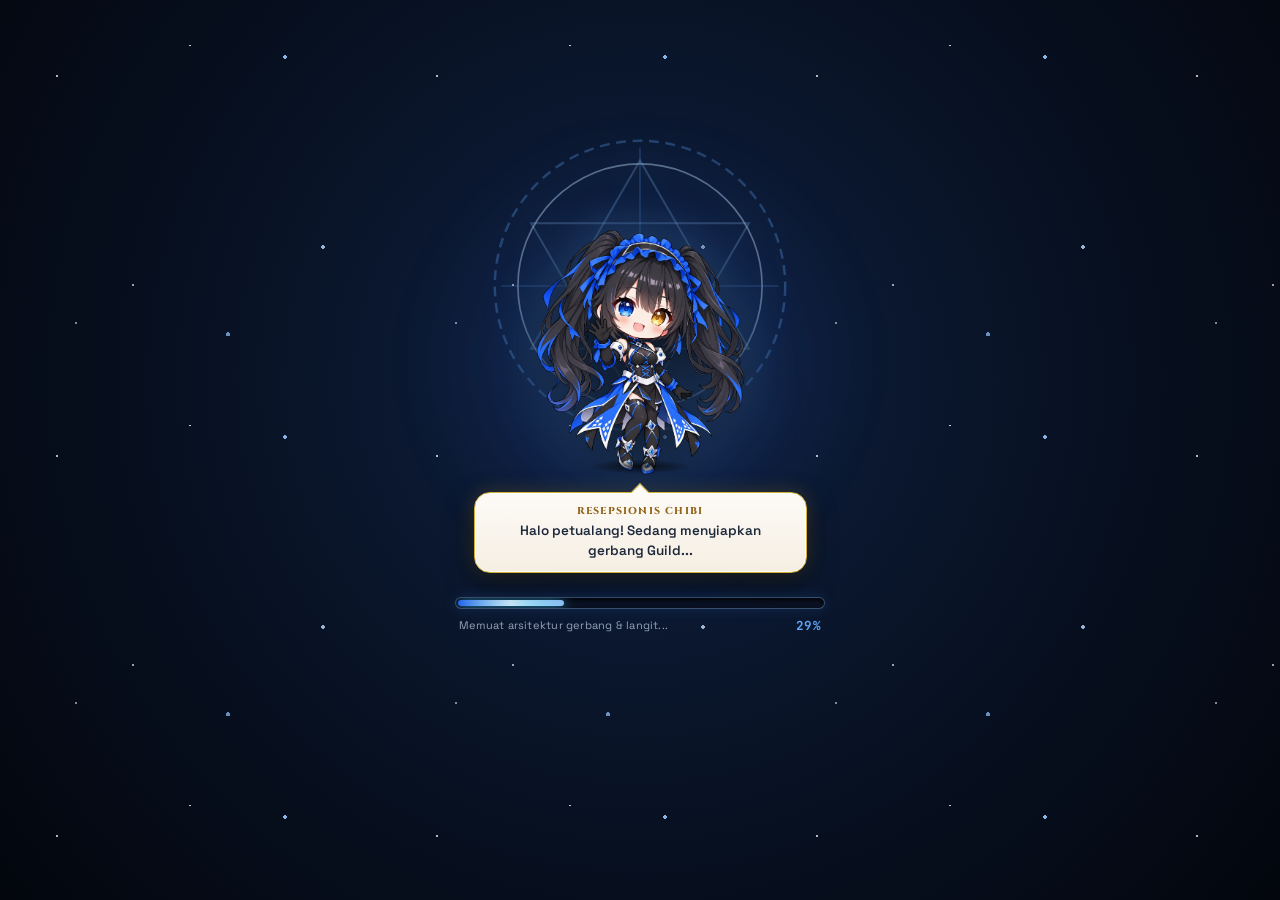
==== commit a7a3d40b: "Production release: LUNIX Guild Portfolio Web (Optimized & Obfuscated)" ====
--- a/index.html
+++ b/index.html
@@ -1 +1 @@
-<!doctype html><html lang="id"><head><meta charset="UTF-8"><meta name="viewport" content="width=device-width,initial-scale=1"><meta name="description" content="LUNIX — a personal space for spreadsheet automation, web applications, and interactive experiments."><meta name="theme-color" content="#f5f7fa"><title>LUNIX — A Space for Ideas</title><link rel="icon" href="data:image/svg+xml,%3Csvg xmlns='http://www.w3.org/2000/svg' viewBox='0 0 80 80'%3E%3Crect width='80' height='80' rx='20' fill='%230b1324'/%3E%3Cpath d='M25 20v40h32' stroke='%23416dff' stroke-width='9' fill='none'/%3E%3C/svg%3E"><link rel="preconnect" href="https://fonts.googleapis.com"><link rel="preconnect" href="https://fonts.gstatic.com" crossorigin><link href="https://fonts.googleapis.com/css2?family=Cinzel:wght@600;700;800;900&family=JetBrains+Mono:wght@400;500;600&family=Space+Grotesk:wght@500;600;700;800&display=swap" rel="stylesheet"><link rel="stylesheet" href="styles.css"><link rel="stylesheet" href="entrance/entrance.css"><link rel="stylesheet" href="guild.css"><link rel="stylesheet" href="chapters.css"><link rel="stylesheet" href="showcase.css"><script src="entrance/scene-config.js" defer="defer"></script><script src="app.js" defer="defer"></script><script src="entrance/entrance.js" defer="defer"></script><script src="showcase.js" defer="defer"></script></head><body class="gated"><a class="skip" href="#works" data-i18n="skip">Langsung ke karya</a><header class="topbar"><div class="topbar-brand-wrap"><a class="brand" href="#home" aria-label="LUNIX home"><span class="brand-symbol"><svg viewBox="0 0 28 28" fill="none" class="brand-svg"><rect width="28" height="28" rx="7" fill="#0b1324"/><path d="M8 7v14h12" stroke="#416dff" stroke-width="2.6" stroke-linecap="round" stroke-linejoin="round"/><path d="M17 10l1.2 2.8L21 14l-2.8 1.2L17 18l-1.2-2.8L13 14l2.8-1.2L17 10z" fill="#7ba3ff"/></svg> </span><span class="brand-name">LUNIX<span class="brand-dot">✦</span></span></a></div><nav class="desktop-nav" aria-label="Main navigation"><button type="button" id="btn-return-gate" class="nav-pill nav-pill-gate" aria-label="Kembali ke halaman depan guild" title="Kembali ke halaman depan guild"><svg width="13" height="13" viewBox="0 0 24 24" fill="none" stroke="currentColor" stroke-width="2.2" stroke-linecap="round" stroke-linejoin="round" aria-hidden="true" style="opacity:.85;margin-right:2px"><path d="M3 21h18M3 10h18M5 10v11M19 10v11M9 10v11M15 10v11M4 10l8-7 8 7"/></svg> <span data-i18n="gateReturn">Depan Guild</span></button> <a href="#works" class="nav-pill" data-i18n="works">Karya</a> <a href="#about" class="nav-pill" data-i18n="about">Tentang</a> <a href="#contact" class="nav-pill" data-i18n="contact">Kontak</a></nav><div class="utilities"><button type="button" id="btn-return-gate-mobile" class="mobile-gate-btn" aria-label="Kembali ke halaman depan guild" title="Depan Guild"><svg width="14" height="14" viewBox="0 0 24 24" fill="none" stroke="currentColor" stroke-width="2.2" stroke-linecap="round" stroke-linejoin="round" aria-hidden="true"><path d="M3 21h18M3 10h18M5 10v11M19 10v11M9 10v11M15 10v11M4 10l8-7 8 7"/></svg></button> <button id="language" class="lang-switch-btn" aria-label="Switch language"><span class="lang-active">ID</span><span class="lang-divider">/</span><span class="lang-dim">EN</span></button> <button id="sound" class="sound-switch-btn" aria-pressed="true"><span class="sound-wave" aria-hidden="true"><i></i><i></i><i></i><i></i></span> <span id="sound-label">Suara: Aktif</span></button> <a href="#contact" class="topbar-cta"><span data-i18n="talkCta">Ngobrol</span> <span class="cta-arrow">↗</span></a></div></header><section id="gate" aria-label="LUNIX entrance"><header class="entrance-header"><span class="entrance-brand">LUNIX / ADVENTURERS' GUILD</span></header><div class="intro"><div><div class="eyebrow">A NEW ADVENTURE AWAITS</div><h1>LUNIX</h1></div><p>GUILD OF IDEAS &amp; ADVENTURES</p></div><div class="scene eco" data-phase="outside" aria-label="Depan gedung guild LUNIX dengan dua pintu yang dapat dibuka"><div class="atmosphere" aria-hidden="true"><div class="night-sky"><div class="stars"></div></div><div class="cloud-layer cloud-far"><img src="entrance/assets/clouds-far.png" alt="" decoding="async"></div><div class="cloud-layer cloud-near"><img src="entrance/assets/clouds-near.png" alt="" decoding="async"></div><div class="sky-night-tint"></div><div class="celestial sun"><div class="orb"><img src="entrance/assets/sun-realistic-v7.png" alt=""></div></div><div class="celestial moon"><div class="orb"><img src="entrance/assets/moon-realistic-v7.png" alt=""></div></div></div><div class="surround-ground" aria-hidden="true"><div class="night-surround"></div></div><div class="world"><img class="courtyard" src="entrance/assets/courtyard.png" alt="Halaman batu dan rumput"><div class="tree-shadow" aria-hidden="true"></div><div class="contact-shadow" aria-hidden="true"></div><div class="entrance" aria-hidden="true"><div class="interior"><img src="entrance/assets/guild-interior-windowless-v7.png" alt=""></div><div class="door left"><img src="entrance/assets/door-left.png" alt=""></div><div class="door right"><img src="entrance/assets/door-right.png" alt=""></div></div><div class="lintel-shade" aria-hidden="true"></div><img class="facade" src="entrance/assets/guild-facade-bare-banners-v8.png" alt="Gedung guild batu putih dan kayu walnut, dengan lambang bulan dan kristal biru"><div class="guild-banner banner-a" aria-hidden="true"><div class="banner-section"><div class="banner-surface"><img src="entrance/assets/guild-banner-cloth-v8.png" alt="" style="left:-58.715596%;top:-18.629408%;width:217.431193%;height:441.516966%"></div><div class="banner-section"><div class="banner-surface"><img src="entrance/assets/guild-banner-cloth-v8.png" alt="" style="left:-58.715596%;top:-118.629408%;width:217.431193%;height:441.516966%"></div><div class="banner-section"><div class="banner-surface"><img src="entrance/assets/guild-banner-cloth-v8.png" alt="" style="left:-58.715596%;top:-218.629408%;width:217.431193%;height:441.516966%"></div><div class="banner-section"><div class="banner-surface"><img src="entrance/assets/guild-banner-cloth-v8.png" alt="" style="left:-58.715596%;top:-318.629408%;width:217.431193%;height:441.516966%"></div></div></div></div></div></div><div class="guild-banner banner-b" aria-hidden="true"><div class="banner-section"><div class="banner-surface"><img src="entrance/assets/guild-banner-cloth-v8.png" alt="" style="left:-58.715596%;top:-18.629408%;width:217.431193%;height:441.516966%"></div><div class="banner-section"><div class="banner-surface"><img src="entrance/assets/guild-banner-cloth-v8.png" alt="" style="left:-58.715596%;top:-118.629408%;width:217.431193%;height:441.516966%"></div><div class="banner-section"><div class="banner-surface"><img src="entrance/assets/guild-banner-cloth-v8.png" alt="" style="left:-58.715596%;top:-218.629408%;width:217.431193%;height:441.516966%"></div><div class="banner-section"><div class="banner-surface"><img src="entrance/assets/guild-banner-cloth-v8.png" alt="" style="left:-58.715596%;top:-318.629408%;width:217.431193%;height:441.516966%"></div></div></div></div></div></div><div class="guild-banner banner-c" aria-hidden="true"><div class="banner-section"><div class="banner-surface"><img src="entrance/assets/guild-banner-cloth-v8.png" alt="" style="left:-58.715596%;top:-18.629408%;width:217.431193%;height:441.516966%"></div><div class="banner-section"><div class="banner-surface"><img src="entrance/assets/guild-banner-cloth-v8.png" alt="" style="left:-58.715596%;top:-118.629408%;width:217.431193%;height:441.516966%"></div><div class="banner-section"><div class="banner-surface"><img src="entrance/assets/guild-banner-cloth-v8.png" alt="" style="left:-58.715596%;top:-218.629408%;width:217.431193%;height:441.516966%"></div><div class="banner-section"><div class="banner-surface"><img src="entrance/assets/guild-banner-cloth-v8.png" alt="" style="left:-58.715596%;top:-318.629408%;width:217.431193%;height:441.516966%"></div></div></div></div></div></div><div class="guild-banner banner-d" aria-hidden="true"><div class="banner-section"><div class="banner-surface"><img src="entrance/assets/guild-banner-cloth-v8.png" alt="" style="left:-58.715596%;top:-18.629408%;width:217.431193%;height:441.516966%"></div><div class="banner-section"><div class="banner-surface"><img src="entrance/assets/guild-banner-cloth-v8.png" alt="" style="left:-58.715596%;top:-118.629408%;width:217.431193%;height:441.516966%"></div><div class="banner-section"><div class="banner-surface"><img src="entrance/assets/guild-banner-cloth-v8.png" alt="" style="left:-58.715596%;top:-218.629408%;width:217.431193%;height:441.516966%"></div><div class="banner-section"><div class="banner-surface"><img src="entrance/assets/guild-banner-cloth-v8.png" alt="" style="left:-58.715596%;top:-318.629408%;width:217.431193%;height:441.516966%"></div></div></div></div></div></div><div class="plaque"><img src="entrance/assets/guild-wordmark-refined-v8.png" alt="LUNIX GUILD"></div><div class="prop planter left"><img src="entrance/assets/stone-planter.png" alt=""><img class="foliage" src="entrance/assets/stone-planter.png" alt="" aria-hidden="true"></div><div class="prop planter right"><img src="entrance/assets/stone-planter.png" alt=""><img class="foliage" src="entrance/assets/stone-planter.png" alt="" aria-hidden="true"></div><div class="prop lantern left"><img src="entrance/assets/crystal-lantern.png" alt=""><div class="lamp-glow"></div></div><div class="prop lantern right"><img src="entrance/assets/crystal-lantern.png" alt=""><div class="lamp-glow"></div></div><div class="night-shade" aria-hidden="true"></div><div class="night-lights" aria-hidden="true"><div class="window-bloom"></div><img class="window-lights" src="entrance/assets/window-lights-v9.svg" alt=""></div></div><div class="ground-life" aria-hidden="true"><svg viewBox="0 0 24 16" style="--start-x:2%;--start-y:91%;--travel:22vw;--duration:19s;--delay:-5s"><path d="M1 14Q2 1 22 2Q20 16 1 14Z"/><path d="M1 14 18 4" fill="none"/></svg> <svg viewBox="0 0 24 16" style="--start-x:77%;--start-y:93%;--travel:18vw;--duration:23s;--delay:-13s"><path d="M1 14Q2 1 22 2Q20 16 1 14Z"/><path d="M1 14 18 4" fill="none"/></svg> <svg viewBox="0 0 24 16" style="--start-x:9%;--start-y:97%;--travel:24vw;--duration:27s;--delay:-17s"><path d="M1 14Q2 1 22 2Q20 16 1 14Z"/><path d="M1 14 18 4" fill="none"/></svg> <svg viewBox="0 0 24 16" style="--start-x:81%;--start-y:88%;--travel:-17vw;--duration:31s;--delay:-8s"><path d="M1 14Q2 1 22 2Q20 16 1 14Z"/><path d="M1 14 18 4" fill="none"/></svg> <svg viewBox="0 0 24 16" style="--start-x:19%;--start-y:90%;--travel:-20vw;--duration:29s;--delay:-22s"><path d="M1 14Q2 1 22 2Q20 16 1 14Z"/><path d="M1 14 18 4" fill="none"/></svg><div class="ground-mist"><div class="mist-bank left"></div><div class="mist-bank right"></div></div></div></div><div class="landing-vignette" aria-hidden="true"></div><div class="actionbar"><div class="buttons"><button id="open" class="primary enter-guild-btn" type="button" aria-expanded="false" disabled="disabled">MASUK</button></div><p id="status" role="status">Pintu tertutup. Buka untuk melihat aula guild di baliknya.</p></div><details><summary>Pengaturan suasana</summary><div class="controls"><label><input id="near" type="checkbox"> Dekati pintu</label> <label><input id="wind" type="checkbox" checked="checked"> Angin banner</label> <label><input id="decor" type="checkbox" checked="checked"> Dekorasi</label> <label>Waktu <select id="timeMode"><option value="auto">Otomatis · 20 detik</option><option value="day">Siang</option><option value="night">Malam</option></select></label> <label><input id="eco" type="checkbox" checked="checked"> Mode hemat</label> <label><input id="motion" type="checkbox" checked="checked"> Animasi suasana</label> <label><input id="inspect" type="checkbox"> Batas penempatan</label></div><p class="notes">Siklus siang–malam 20 detik, lampu pintu berpasangan dan jendela menyala saat malam.</p></details><div id="loadStatus" role="status">Memuat gambar…</div><div class="gate-flash" aria-hidden="true"></div></section><main id="main" inert><div class="guild-viewport" id="guild-viewport"><div class="guild-stage" id="guild-stage"><div class="guild-layer-bg" aria-hidden="true"><img class="guild-bg-img" src="guild/guild-interior.png" alt="" draggable="false"><div class="guild-ambient-light"></div></div><div class="guild-emblem" aria-hidden="true"><img src="guild/lunix-wall-emblem.png" alt="LUNIX Guild Emblem" draggable="false"></div><aside class="guild-board-secondary" aria-label="Guild Navigation & Status"><img class="guild-board-secondary-img" src="guild/guild-noticeboard.png" alt="" draggable="false"><div class="guild-sec-reading"><div class="guild-sec-badge"><span class="guild-sec-badge-dot"></span> <span data-i18n="guildBadge">LUNIX GUILD</span></div><div class="guild-sec-title" data-i18n="guildFiles">DAFTAR BERKAS</div><nav class="guild-nav-list" aria-label="Navigasi Papan Guild"><button class="guild-nav-btn active" data-guild-target="intro"><span data-i18n="navIntro">Intro</span> <span class="nav-num">01</span></button> <button class="guild-nav-btn" data-guild-target="about"><span data-i18n="navAbout">Tentang</span> <span class="nav-num">02</span></button> <button class="guild-nav-btn" data-guild-target="projects"><span data-i18n="navWorks">Karya</span> <span class="nav-num">03</span></button> <button class="guild-nav-btn" data-guild-target="contact"><span data-i18n="navContact">Kontak</span> <span class="nav-num">04</span></button></nav><div class="guild-sec-tip" data-i18n="guildTip">Klik berkas atau objek meja ✦</div></div></aside><section class="guild-board-wide-wrap" id="guild-board-wide-wrap" aria-label="Papan Konten Utama LUNIX Guild"><img class="guild-board-wide-img" src="guild/guild-noticeboard-wide.png" alt="Papan Konten Utama" draggable="false"><div class="guild-main-reading" id="guild-main-reading"><div class="guild-section-content" id="guild-section-content"><article class="guild-pane active" id="pane-intro" data-pane="intro"><div class="guild-proclamation-grid"><div class="guild-proclamation-main"><div class="guild-proclamation-eyebrow"><span class="rune-bracket">◈</span> <span class="eyebrow-line"></span> <span class="eyebrow-text" data-i18n="welcome">MAKLUMAT RESMI RESEPSIONIS GUILD • EST. 2026</span> <span class="eyebrow-line"></span> <span class="rune-bracket">◈</span></div><h2 class="guild-pane-title"><span class="title-lead">WHERE LOGIC MEETS CRAFTSMANSHIP</span> <span class="title-highlight">TURNING IDEAS INTO LIVING SYSTEMS.</span></h2><p class="guild-pane-desc" data-i18n="intro">Menempa otomatisasi spreadsheet berpresisi tinggi, aplikasi web tangguh, dan eksplorasi interaktif dari rasa penasaran menjadi solusi nyata yang siap diuji.</p><div class="guild-action-row"><button type="button" class="guild-btn-primary" data-guild-jump="projects"><span>📜 Jelajahi Seluruh Karya</span> <span>↗</span></button> <button type="button" class="guild-btn-secondary" data-guild-jump="about"><span data-i18n="about">Buku Catatan Guild</span> <span>📖</span></button> <button type="button" class="guild-btn-secondary" data-guild-jump="contact"><span data-i18n="talkCta">Resepsionis Guild</span> <span>🔔</span></button></div></div><div class="guild-stacked-papers-wrap" id="guild-stacked-papers" title="Lembaran Misi Pilihan Guild"><div class="stacked-paper-layer paper-underlay" aria-hidden="true"><img src="quest-papers/quest-paper-02-weathered.png" alt="" class="stacked-paper-img" draggable="false"></div><div class="stacked-paper-layer paper-overlay"><img src="quest-papers/quest-paper-03-sapphire.png" alt="Lembaran Misi Sapphire Guild" class="stacked-paper-img" draggable="false"><div class="stacked-paper-content"><div class="paper-top-rank"><span class="paper-rank-pill">RANK S+</span> <span class="paper-pin-icon" aria-hidden="true">📍</span></div><h4 class="paper-quest-title">OPEN COMMISSION</h4><p class="paper-quest-desc">Otomasi Spreadsheet &amp; Web Apps Kustom</p><div class="paper-quest-footer"><button type="button" class="paper-action-btn" data-guild-jump="contact"><span>Kirim Pesan</span> <span>↗</span></button></div></div><div class="guild-seal-badge mini-seal" title="Segel Resmi Guild"><svg viewBox="0 0 100 100" class="guild-seal-svg" aria-hidden="true"><circle cx="50" cy="50" r="45" stroke="currentColor" stroke-width="2" stroke-dasharray="4 2.5" fill="none" opacity="0.9"/><circle cx="50" cy="50" r="38" stroke="currentColor" stroke-width="1.2" fill="none" opacity="0.75"/><path id="seal-text-path-mini" d="M 17,50 A 33,33 0 1,1 83,50 A 33,33 0 1,1 17,50" fill="none"/><text font-family="'JetBrains Mono', monospace" font-size="8.5" font-weight="800" fill="currentColor" letter-spacing="1.2"><textPath href="#seal-text-path-mini" startOffset="50%" text-anchor="middle">★ LUNIX GUILD ARCHIVE • 2026 ★</textPath></text><circle cx="50" cy="50" r="14" fill="currentColor" opacity="0.12"/><polygon points="50,38 53,46 62,50 53,54 50,62 47,54 38,50 47,46" fill="currentColor"/></svg></div></div></div></div><div class="guild-welcome-pillars"><div class="guild-pillar-card" data-guild-jump="projects"><div class="pillar-top-row"><span class="pillar-gem">📜</span> <span class="pillar-chip">03 / KARYA</span></div><h3 class="pillar-title">Papan Misi Utama</h3><p class="pillar-desc">Jelajahi 3 karya unggulan guild: live demo absensi &amp; payroll, pipeline otomatisasi spreadsheet, dan 3D showcase McLaren.</p><span class="pillar-action"><span>Lihat Lembaran Misi</span> <span>↗</span></span></div><div class="guild-pillar-card" data-guild-jump="about"><div class="pillar-top-row"><span class="pillar-gem">📖</span> <span class="pillar-chip">02 / TENTANG</span></div><h3 class="pillar-title">Catatan Pengrajin</h3><p class="pillar-desc">Kisah identitas LUNIX, etos kerja tanpa bloat, serta prinsip penempaan solusi praktis yang dapat diandalkan setiap hari.</p><span class="pillar-action"><span>Baca Catatan Guild</span> <span>↗</span></span></div><div class="guild-pillar-card" data-guild-jump="contact"><div class="pillar-top-row"><span class="pillar-gem">🔔</span> <span class="pillar-chip">04 / KONTAK</span></div><h3 class="pillar-title">Meja Resepsionis</h3><p class="pillar-desc">Punya ide proyek, tantangan spreadsheet, atau sekadar ingin bertegur sapa? Resepsionis kami siap menyambutmu.</p><span class="pillar-action"><span>Temui Resepsionis</span> <span>↗</span></span></div></div></article><article class="guild-pane" id="pane-about" data-pane="about"><div class="guild-pane-eyebrow"><span class="eyebrow-star">✦</span> <span data-i18n="aboutLabel">02 / DI BALIK LUNIX</span> <span class="guild-eyebrow-chip" data-i18n="guildChronicle">CATATAN RESEPSI GUILD</span></div><h2 class="guild-pane-title" data-i18n="aboutTitle">Rasa penasaran,<br><em>tanpa batas.</em></h2><p class="guild-pane-desc" data-i18n="storyLead">Kalau sebuah ide menarik perhatianku, aku ingin memahami cara kerjanya—lalu mencoba membuatnya.</p><div class="guild-about-story-grid"><div class="guild-story-card"><div class="guild-story-badge"><span class="badge-rune">◈</span> <span data-i18n="storyTagOrigin">IDENTITAS & ASAL-USUL</span></div><p class="guild-story-text" data-i18n="story">Dulu, LuniX adalah namaku saat bermain game. Sekarang, LUNIX menjadi ruang untuk semua hal yang ingin kubuat: alat yang mempermudah pekerjaan, aplikasi yang berguna, dan dunia kecil untuk dijelajahi.</p></div><div class="guild-story-card"><div class="guild-story-badge"><span class="badge-rune">✦</span> <span data-i18n="storyTagPartner">KOLABORASI & EKSPERIMEN</span></div><p class="guild-story-text" data-i18n="aboutPartner">Meski orang di baliknya tetap aku, LUNIX terasa seperti partner. Tempat rasa penasaran berubah menjadi eksperimen nyata, didukung otomatisasi cerdas dan rasa ingin tahu.</p></div></div><div class="guild-sub-header"><span class="sub-header-gem">💎</span> <span data-i18n="processTitle">TIGA PILAR PROSES KREATIF GUILD</span></div><div class="guild-workflow-steps"><div class="guild-step-card"><div class="guild-step-top"><span class="step-num">01</span> <span class="step-phase" data-i18n="step1Phase">DECONSTRUCT</span></div><h4 class="step-title" data-i18n="understand">Pahami</h4><p class="step-desc" data-i18n="understandDesc">Menganalisis akar kebutuhan operasional, alur data riil, dan titik hambatan yang ingin diatasi.</p></div><div class="guild-step-card"><div class="guild-step-top"><span class="step-num">02</span> <span class="step-phase" data-i18n="step2Phase">EXPERIMENT</span></div><h4 class="step-title" data-i18n="experiment">Coba</h4><p class="step-desc" data-i18n="experimentDesc">Meramu formula spreadsheet, sandbox prototipe browser, dan arsitektur database lokal.</p></div><div class="guild-step-card"><div class="guild-step-top"><span class="step-num">03</span> <span class="step-phase" data-i18n="step3Phase">DELIVER</span></div><h4 class="step-title" data-i18n="create">Wujudkan</h4><p class="step-desc" data-i18n="createDesc">Menghasilkan alat siap pakai yang praktis, cepat, aman, dan mempermudah tugas nyata.</p></div></div><div class="guild-sub-header" style="margin-top:12px"><span class="sub-header-gem">⚔</span> <span data-i18n="arsenalLabel">ARSENAL ALAT & BIDANG KEAHLIAN</span></div><div class="guild-arsenal-grid"><div class="guild-arsenal-card"><div class="guild-arsenal-header"><span class="guild-arsenal-icon">📊</span><div><b data-i18n="arsenalAutoTitle">Otomatisasi Spreadsheet & Data</b> <span class="guild-arsenal-sub" data-i18n="arsenalAutoSub">Efisiensi operasional harian</span></div></div><div class="guild-stack-pills amber-pills"><span>Excel Formula</span> <span>Google Sheets</span> <span>Apps Script</span> <span>Payroll System</span> <span>Automated Rekap</span> <span>Client-Side PDF</span></div></div><div class="guild-arsenal-card"><div class="guild-arsenal-header"><span class="guild-arsenal-icon">🌐</span><div><b data-i18n="arsenalWebTitle">Aplikasi Web & Eksperimen Digital</b> <span class="guild-arsenal-sub" data-i18n="arsenalWebSub">Interaktif, privat & mandiri</span></div></div><div class="guild-stack-pills blue-pills"><span>IndexedDB Sandbox</span> <span>Canvas 3D Viewport</span> <span>Vanilla Modern JS</span> <span>Responsive UI</span> <span>Zero External Uploads</span> <span>AI-Assisted Craft</span></div></div></div><div class="guild-about-footer"><div class="guild-about-actions"><button class="guild-btn-primary" data-guild-jump="projects"><span data-i18n="exploreProjects">Lihat Bukti Karya (Section 03)</span> <span>↗</span></button> <button class="guild-btn-secondary" data-guild-jump="contact"><span data-i18n="talkCta">Resepsionis & Kontak</span> <span>🔔</span></button></div></div></article><article class="guild-pane" id="pane-projects" data-pane="projects"><div class="guild-pane-eyebrow"><span class="rune-bracket">◈</span> <span class="eyebrow-line"></span> <span data-i18n="selected">03 / PAPAN MISI &amp; KARYA UNGGULAN GUILD</span> <span class="eyebrow-line"></span> <span class="guild-eyebrow-chip">AKTIF DI PAPAN</span></div><h2 class="guild-pane-title"><span class="title-lead">KARYA PILIHAN &amp; MISI UTAMA</span> <span class="title-highlight">DARI IDE MENJADI SISTEM NYATA.</span></h2><p class="guild-pane-desc" style="margin-bottom:8px" data-i18n="worksDesc">Pilih lembaran misi di bawah untuk mencoba live demo sandbox, menelusuri galeri pipeline spreadsheet, atau menjelajahi 3D web showcase McLaren.</p><div class="guild-quest-bulletin-grid grand-quest-grid"><div class="guild-quest-notice quest-rank-s" data-quest-target="payroll-demo"><div class="quest-pushpin" aria-hidden="true"></div><div class="quest-notice-top"><span class="quest-rank-badge rank-s">RANK S • APP</span> <span class="quest-stamp stamp-trial">SIAP DICOBA ⚡</span></div><h4 class="quest-notice-title">Attendance &amp; Payroll Sandbox</h4><p class="quest-notice-desc">Aplikasi absensi kalender presensi, unggah foto bukti, perhitungan jam kerja, dan generator slip gaji interaktif tanpa server eksternal.</p><div class="quest-tags-row"><span>Kalender Absensi</span> <span>Hitung Lembur</span> <span>IndexedDB</span> <span>Client-Side</span></div><div class="quest-notice-footer"><a href="payroll.html" target="_blank" rel="noopener noreferrer" class="quest-action-link primary-link"><span>Buka Demo Sandbox</span> <span>↗</span></a></div></div><div class="guild-quest-notice quest-rank-a" id="quest-card-spreadsheet" data-quest-target="spreadsheet-showcase"><div class="quest-pushpin" aria-hidden="true"></div><div class="quest-notice-top"><span class="quest-rank-badge rank-a">RANK A • DATA</span> <span class="quest-stamp stamp-verified">VERIFIED ✓</span></div><h4 class="quest-notice-title">Spreadsheet &amp; Data Pipeline</h4><p class="quest-notice-desc">Input gaji, validasi anti-duplikasi, formula BPJS/pajak otomatis, generator slip gaji PDF massal, dan export payroll bank.</p><div class="quest-tags-row"><span>Formula Otomatis</span> <span>Slip PDF Massal</span> <span>Transfer Bank</span> <span>Apps Script</span></div><div class="quest-notice-footer"><button type="button" class="quest-action-link" id="btn-quest-spreadsheet"><span>Buka Detail &amp; Galeri HD</span> <span>↗</span></button></div></div><div class="guild-quest-notice quest-rank-special" data-quest-target="stage-3d"><div class="quest-pushpin" aria-hidden="true"></div><div class="quest-notice-top"><span class="quest-rank-badge rank-special">RANK SP • 3D</span> <span class="quest-stamp stamp-exp">60 FPS ✦</span></div><h4 class="quest-notice-title">3D Web Showcase — McLaren</h4><p class="quest-notice-desc">Showcase interaktif 3D kendaraan McLaren berbasis WebGL secara real-time. Navigasi orbit kamera 360°, inspeksi bodi mobil, dan rendering halus 60 FPS.</p><div class="quest-tags-row"><span>WebGL / 3D</span> <span>McLaren Model</span> <span>Orbit 360°</span> <span>Live Web</span></div><div class="quest-notice-footer"><a href="https://lunix-213.github.io/lunix-3d-webshowcase-mclaren/" target="_blank" rel="noopener noreferrer" class="quest-action-link primary-link"><span>Buka 3D Showcase</span> <span>↗</span></a></div></div></div></article><article class="guild-pane" id="pane-contact" data-pane="contact"><div class="guild-pane-eyebrow"><span class="rune-bracket">◈</span> <span class="eyebrow-line"></span> <span data-i18n="contactLabel">04 / MEJA RESEPSI &amp; SALURAN RESMI GUILD</span> <span class="eyebrow-line"></span> <span class="guild-eyebrow-chip">MEJA AKTIF</span></div><h2 class="guild-pane-title"><span class="title-lead">PUNYA GAGASAN ATAU MISI?</span> <span class="title-highlight">MARI KITA TEMPA BERSAMA.</span></h2><p class="guild-pane-desc" data-i18n="contactDesc">Sampaikan rencana proyek atau pertanyaanmu langsung ke meja resepsionis guild. Setiap pesan ditanggapi langsung oleh pembuat sistem tanpa perantara dan tanpa overhead berlebih.</p><div class="guild-contact-plaque"><div class="plaque-stamp-badge"><span class="plaque-stamp-icon" aria-hidden="true"><svg viewBox="0 0 24 24" width="22" height="22" fill="none" stroke="currentColor" stroke-width="2" stroke-linecap="round" stroke-linejoin="round"><path d="M20.24 12.24a6 6 0 0 0-8.49-8.49L5 10.5V19h8.5z"></path><line x1="16" y1="8" x2="2" y2="22"></line><line x1="17.5" y1="15" x2="9" y2="15"></line></svg></span><div class="plaque-stamp-info"><span class="plaque-tag">SALURAN RESMI GUILD • MERPATI POS</span> <span class="plaque-address" id="guild-email-text">lunix.builder@gmail.com</span></div></div><div class="plaque-actions-group"><button type="button" id="guild-copy-btn" class="guild-btn-primary"><span id="guild-copy-label">Salin Alamat Email</span> <span>📋</span></button> <a href="mailto:lunix.builder@gmail.com" class="guild-btn-secondary"><span>Kirim Surat Langsung</span> <span>↗</span></a></div></div><div class="guild-contact-topics-grid"><div class="guild-topic-card"><div class="topic-header"><span class="topic-icon">📊</span> <span class="topic-pill">KOMISI TERBUKA</span></div><h4 class="topic-title">Otomasi Spreadsheet</h4><p class="topic-desc">Audit formula lambat, pipeline data multi-sheet, generator slip PDF, dan skrip Apps Script bebas duplikasi.</p></div><div class="guild-topic-card"><div class="topic-header"><span class="topic-icon">⚙️</span> <span class="topic-pill">SOLUSI MANDIRI</span></div><h4 class="topic-title">Aplikasi Web Ringkas</h4><p class="topic-desc">Alat kerja internal, sistem absensi presensi, portal operasional client-side tanpa biaya hosting bulanan tinggi.</p></div><div class="guild-topic-card"><div class="topic-header"><span class="topic-icon">✦</span> <span class="topic-pill">EKSPERIMEN</span></div><h4 class="topic-title">Eksplorasi Web 3D</h4><p class="topic-desc">Stage WebGL interaktif 60 FPS, UI taktil bertema, dan pengalaman visual imersif untuk produk Anda.</p></div></div><div class="guild-contact-warmth"><span class="warmth-icon">✨</span> <span class="warmth-text"><strong>Pintu guild selalu terbuka:</strong> Punya pertanyaan, ide proyek baru, atau sekadar ingin bertegur sapa santai? Jangan ragu mengirim pesan, kami selalu senang bertukar cerita. </span><span class="warmth-badge">SALAM HANGAT ✦</span></div></article></div><div class="guild-scroll-hint" id="guild-scroll-hint" role="button" tabindex="0" title="Klik untuk gulir ke bawah" aria-label="Gulir ke bawah untuk melihat lebih banyak berkas"><span class="scroll-hint-star">✦</span> <span id="guild-scroll-hint-text" data-i18n="scrollHint">GULIR KE BAWAH</span> <span class="scroll-hint-arrow">↓</span></div><footer class="guild-board-footer"><div class="guild-footer-divider" aria-hidden="true"><span class="divider-gem">✦</span></div><button class="guild-footer-prev" id="guild-prev-btn" aria-label="Berkas Sebelumnya"><span class="footer-btn-rune">◀</span> <span class="footer-btn-text" id="guild-prev-label">Sebelumnya</span></button><div class="guild-footer-pages" id="guild-dots" role="tablist" aria-label="Halaman Berkas Guild"><span class="guild-page-pill active" data-page="0" title="01 / Intro"></span> <span class="guild-page-pill" data-page="1" title="02 / Tentang"></span> <span class="guild-page-pill" data-page="2" title="03 / Karya"></span> <span class="guild-page-pill" data-page="3" title="04 / Kontak"></span></div><button class="guild-footer-next" id="guild-next-btn" aria-label="Berkas Selanjutnya"><span class="footer-btn-text" id="guild-next-label">Tentang</span> <span class="footer-btn-rune">▶</span></button></footer></div></section><div class="guild-dialogue-bubble" id="guild-speech-bubble" role="status" aria-live="polite"><div class="guild-bubble-top"><span class="guild-bubble-badge">✦ RESEPSIONIS GUILD</span> <span class="guild-bubble-pose" id="guild-mascot-pose-badge">SAPA</span></div><p class="guild-dialogue-text" id="guild-speech-text">Halo pengembara! Selamat datang di meja resepsionis LUNIX Guild. Silakan periksa berkas di papan atau klik bel meja ✦</p><span class="guild-bubble-hint">Klik resepsionis untuk bicara / ganti pose ✦</span></div><div class="guild-mascot-container" id="guild-mascot-actor" role="button" tabindex="0" aria-label="Resepsionis LUNIX Guild"><img id="guild-mascot-img" class="guild-mascot-img" src="guild/mascot-welcome.png" alt="Resepsionis LUNIX Guild" draggable="false"></div><div class="guild-counter-cinematic"><img class="guild-counter-img" src="guild/walnut-counter.png" alt="" aria-hidden="true" draggable="false"><div class="guild-prop guild-prop-lamp" id="prop-lamp" title="Lampu Kristal Meja" data-tooltip="Lampu Kristal Resepsi"><div class="guild-lamp-glow" aria-hidden="true"></div><img src="guild/crystal-lamp.png" alt="Lampu Kristal" draggable="false"></div><div class="guild-prop guild-prop-book" id="prop-book" role="button" tabindex="0" title="Buka Catatan Guild (Tentang)" data-tooltip="Buka Catatan Guild 📖" aria-label="Buka Catatan Guild LUNIX"><img src="guild/guild-book.png" alt="Buku Guild" draggable="false"></div><div class="guild-prop guild-prop-pen" id="prop-pen" title="Pena Resepsionis" data-tooltip="Pena Emas Bulu Guild"><img src="guild/guild-pen.png" alt="Pena Guild" draggable="false"></div><div class="guild-prop guild-prop-bell" id="prop-bell" role="button" tabindex="0" title="Bunyikan Bel Resepsi (Kontak)" data-tooltip="Bunyikan Bel Resepsi 🔔" aria-label="Bunyikan Bel Resepsi LUNIX"><img src="guild/service-bell.png" alt="Bel Meja Resepsi" draggable="false"></div></div></div></div><aside id="orientation-prompt" class="orientation-prompt" aria-label="Instruksi Orientasi Layar" role="dialog" aria-modal="true"><div class="orientation-card"><div class="orientation-icon-wrap" aria-hidden="true"><div class="orientation-glow"></div><svg class="orientation-phone-svg" viewBox="0 0 72 72" fill="none"><rect class="phone-body" x="22" y="10" width="28" height="52" rx="6" stroke="#fbbf24" stroke-width="2.5" fill="rgba(30, 20, 10, 0.75)"/><circle cx="36" cy="56" r="2.5" fill="#f59e0b"/><line x1="30" y1="16" x2="42" y2="16" stroke="#d97706" stroke-width="2" stroke-linecap="round"/><path class="rotate-arrow" d="M12 28 C 12 16, 24 10, 36 10" stroke="#60a5fa" stroke-width="2.2" stroke-dasharray="3 3" stroke-linecap="round"/><polygon points="12,28 7,20 16,21" fill="#60a5fa"/></svg> <span class="orientation-sparkle">✦</span></div><div class="orientation-badge">LUNIX GUILD • VIEWPORT OPTIMIZER</div><h2 class="orientation-title" data-i18n="rotateTitle">Putar ke Mode Landscape</h2><p class="orientation-desc" data-i18n="rotateDesc">Untuk pengalaman resepsionis guild LUNIX yang imersif dan proporsional, silakan miringkan layar HP Anda ke posisi horizontal (landscape).</p><div class="orientation-foot"><span class="foot-dot"></span> <span data-i18n="rotateWaiting">Menunggu rotasi layar horizontal...</span></div></div></aside></main><section id="detail" hidden class="section-width detail-page"></section><div id="announcement" class="sr-only" aria-live="polite"></div></body></html>+<!doctype html><html lang="id"><head><meta charset="UTF-8"><meta name="viewport" content="width=device-width,initial-scale=1"><meta name="description" content="LUNIX — a personal space for spreadsheet automation, web applications, and interactive experiments."><meta name="theme-color" content="#f5f7fa"><title>LUNIX — A Space for Ideas</title><link rel="icon" href="data:image/svg+xml,%3Csvg xmlns='http://www.w3.org/2000/svg' viewBox='0 0 80 80'%3E%3Crect width='80' height='80' rx='20' fill='%230b1324'/%3E%3Cpath d='M25 20v40h32' stroke='%23416dff' stroke-width='9' fill='none'/%3E%3C/svg%3E"><link rel="preconnect" href="https://fonts.googleapis.com"><link rel="preconnect" href="https://fonts.gstatic.com" crossorigin><link href="https://fonts.googleapis.com/css2?family=Cinzel:wght@600;700;800;900&family=JetBrains+Mono:wght@400;500;600&family=Space+Grotesk:wght@500;600;700;800&display=swap" rel="stylesheet"><link rel="stylesheet" href="splash.css"><link rel="stylesheet" href="styles.css"><link rel="stylesheet" href="entrance/entrance.css"><link rel="stylesheet" href="guild.css"><link rel="stylesheet" href="chapters.css"><link rel="stylesheet" href="showcase.css"><script src="splash.js" defer="defer"></script><script src="entrance/scene-config.js" defer="defer"></script><script src="app.js" defer="defer"></script><script src="entrance/entrance.js" defer="defer"></script><script src="showcase.js" defer="defer"></script></head><body class="gated"><div id="guild-splash" class="guild-splash" aria-label="Memuat Guild LUNIX" role="status" aria-live="polite"><div class="splash-backdrop"><div class="splash-stars"></div><div class="splash-glow"></div></div><div class="splash-content"><div class="splash-character-stage"><div class="splash-rune-circle" aria-hidden="true"><svg viewBox="0 0 200 200" class="splash-rune-svg"><circle cx="100" cy="100" r="88" class="rune-ring ring-outer"></circle><circle cx="100" cy="100" r="74" class="rune-ring ring-inner"></circle><path d="M100 16 L100 184 M16 100 L184 100" class="rune-cross"></path><polygon points="100,24 166,138 34,138" class="rune-poly"></polygon><polygon points="100,176 166,62 34,62" class="rune-poly"></polygon></svg></div><div class="splash-chibi-wrap"><img id="splash-chibi-img" class="splash-chibi" src="character/welcome_lunix.webp" alt="LUNIX Chibi Receptionist" width="180" height="216"><div class="splash-chibi-shadow" aria-hidden="true"></div></div><div class="splash-bubble" id="splash-bubble"><span class="splash-bubble-tag">Resepsionis Chibi</span><p class="splash-bubble-text" id="splash-status-text">Halo petualang! Sedang menyiapkan gerbang Guild...</p></div></div><div class="splash-progress-card"><div class="splash-bar-outer"><div class="splash-bar-fill" id="splash-bar-fill" style="width:0%"><span class="splash-bar-sparkle"></span></div></div><div class="splash-info-row"><span class="splash-meta" id="splash-meta-text">Memuat arsitektur gerbang &amp; langit...</span> <span class="splash-percent" id="splash-percent">0%</span></div></div><button type="button" id="splash-skip-btn" class="splash-skip-btn" aria-label="Lewati proses memuat"><span>Lewati Loading</span> <svg width="12" height="12" viewBox="0 0 24 24" fill="none" stroke="currentColor" stroke-width="2.5" stroke-linecap="round" stroke-linejoin="round" aria-hidden="true"><polyline points="13 17 18 12 13 7"></polyline><polyline points="6 17 11 12 6 7"></polyline></svg></button></div></div><a class="skip" href="#works" data-i18n="skip">Langsung ke karya</a><header class="topbar"><div class="topbar-brand-wrap"><a class="brand" href="#home" aria-label="LUNIX home"><span class="brand-symbol"><svg viewBox="0 0 28 28" fill="none" class="brand-svg"><rect width="28" height="28" rx="7" fill="#0b1324"/><path d="M8 7v14h12" stroke="#416dff" stroke-width="2.6" stroke-linecap="round" stroke-linejoin="round"/><path d="M17 10l1.2 2.8L21 14l-2.8 1.2L17 18l-1.2-2.8L13 14l2.8-1.2L17 10z" fill="#7ba3ff"/></svg> </span><span class="brand-name">LUNIX<span class="brand-dot">✦</span></span></a></div><nav class="desktop-nav" aria-label="Main navigation"><button type="button" id="btn-return-gate" class="nav-pill nav-pill-gate" aria-label="Kembali ke halaman depan guild" title="Kembali ke halaman depan guild"><svg width="13" height="13" viewBox="0 0 24 24" fill="none" stroke="currentColor" stroke-width="2.2" stroke-linecap="round" stroke-linejoin="round" aria-hidden="true" style="opacity:.85;margin-right:2px"><path d="M3 21h18M3 10h18M5 10v11M19 10v11M9 10v11M15 10v11M4 10l8-7 8 7"/></svg> <span data-i18n="gateReturn">Depan Guild</span></button> <a href="#works" class="nav-pill" data-i18n="works">Karya</a> <a href="#about" class="nav-pill" data-i18n="about">Tentang</a> <a href="#contact" class="nav-pill" data-i18n="contact">Kontak</a></nav><div class="utilities"><button type="button" id="btn-return-gate-mobile" class="mobile-gate-btn" aria-label="Kembali ke halaman depan guild" title="Depan Guild"><svg width="14" height="14" viewBox="0 0 24 24" fill="none" stroke="currentColor" stroke-width="2.2" stroke-linecap="round" stroke-linejoin="round" aria-hidden="true"><path d="M3 21h18M3 10h18M5 10v11M19 10v11M9 10v11M15 10v11M4 10l8-7 8 7"/></svg></button> <button id="language" class="lang-switch-btn" aria-label="Switch language"><span class="lang-active">ID</span><span class="lang-divider">/</span><span class="lang-dim">EN</span></button> <button id="sound" class="sound-switch-btn" aria-pressed="true"><span class="sound-wave" aria-hidden="true"><i></i><i></i><i></i><i></i></span> <span id="sound-label">Suara: Aktif</span></button> <a href="#contact" class="topbar-cta"><span data-i18n="talkCta">Ngobrol</span> <span class="cta-arrow">↗</span></a></div></header><section id="gate" aria-label="LUNIX entrance"><header class="entrance-header"><span class="entrance-brand">LUNIX / ADVENTURERS' GUILD</span></header><div class="intro"><div><div class="eyebrow">A NEW ADVENTURE AWAITS</div><h1>LUNIX</h1></div><p>GUILD OF IDEAS &amp; ADVENTURES</p></div><div class="scene eco" data-phase="outside" aria-label="Depan gedung guild LUNIX dengan dua pintu yang dapat dibuka"><div class="atmosphere" aria-hidden="true"><div class="night-sky"><div class="stars"></div></div><div class="cloud-layer cloud-far"><img src="entrance/assets/clouds-far.png" alt="" decoding="async"></div><div class="cloud-layer cloud-near"><img src="entrance/assets/clouds-near.png" alt="" decoding="async"></div><div class="sky-night-tint"></div><div class="celestial sun"><div class="orb"><img src="entrance/assets/sun-realistic-v7.png" alt=""></div></div><div class="celestial moon"><div class="orb"><img src="entrance/assets/moon-realistic-v7.png" alt=""></div></div></div><div class="surround-ground" aria-hidden="true"><div class="night-surround"></div></div><div class="world"><img class="courtyard" src="entrance/assets/courtyard.png" alt="Halaman batu dan rumput"><div class="tree-shadow" aria-hidden="true"></div><div class="contact-shadow" aria-hidden="true"></div><div class="entrance" aria-hidden="true"><div class="interior"><img src="entrance/assets/guild-interior-windowless-v7.png" alt=""></div><div class="door left"><img src="entrance/assets/door-left.png" alt=""></div><div class="door right"><img src="entrance/assets/door-right.png" alt=""></div></div><div class="lintel-shade" aria-hidden="true"></div><img class="facade" src="entrance/assets/guild-facade-bare-banners-v8.png" alt="Gedung guild batu putih dan kayu walnut, dengan lambang bulan dan kristal biru"><div class="guild-banner banner-a" aria-hidden="true"><div class="banner-section"><div class="banner-surface"><img src="entrance/assets/guild-banner-cloth-v8.png" alt="" style="left:-58.715596%;top:-18.629408%;width:217.431193%;height:441.516966%"></div><div class="banner-section"><div class="banner-surface"><img src="entrance/assets/guild-banner-cloth-v8.png" alt="" style="left:-58.715596%;top:-118.629408%;width:217.431193%;height:441.516966%"></div><div class="banner-section"><div class="banner-surface"><img src="entrance/assets/guild-banner-cloth-v8.png" alt="" style="left:-58.715596%;top:-218.629408%;width:217.431193%;height:441.516966%"></div><div class="banner-section"><div class="banner-surface"><img src="entrance/assets/guild-banner-cloth-v8.png" alt="" style="left:-58.715596%;top:-318.629408%;width:217.431193%;height:441.516966%"></div></div></div></div></div></div><div class="guild-banner banner-b" aria-hidden="true"><div class="banner-section"><div class="banner-surface"><img src="entrance/assets/guild-banner-cloth-v8.png" alt="" style="left:-58.715596%;top:-18.629408%;width:217.431193%;height:441.516966%"></div><div class="banner-section"><div class="banner-surface"><img src="entrance/assets/guild-banner-cloth-v8.png" alt="" style="left:-58.715596%;top:-118.629408%;width:217.431193%;height:441.516966%"></div><div class="banner-section"><div class="banner-surface"><img src="entrance/assets/guild-banner-cloth-v8.png" alt="" style="left:-58.715596%;top:-218.629408%;width:217.431193%;height:441.516966%"></div><div class="banner-section"><div class="banner-surface"><img src="entrance/assets/guild-banner-cloth-v8.png" alt="" style="left:-58.715596%;top:-318.629408%;width:217.431193%;height:441.516966%"></div></div></div></div></div></div><div class="guild-banner banner-c" aria-hidden="true"><div class="banner-section"><div class="banner-surface"><img src="entrance/assets/guild-banner-cloth-v8.png" alt="" style="left:-58.715596%;top:-18.629408%;width:217.431193%;height:441.516966%"></div><div class="banner-section"><div class="banner-surface"><img src="entrance/assets/guild-banner-cloth-v8.png" alt="" style="left:-58.715596%;top:-118.629408%;width:217.431193%;height:441.516966%"></div><div class="banner-section"><div class="banner-surface"><img src="entrance/assets/guild-banner-cloth-v8.png" alt="" style="left:-58.715596%;top:-218.629408%;width:217.431193%;height:441.516966%"></div><div class="banner-section"><div class="banner-surface"><img src="entrance/assets/guild-banner-cloth-v8.png" alt="" style="left:-58.715596%;top:-318.629408%;width:217.431193%;height:441.516966%"></div></div></div></div></div></div><div class="guild-banner banner-d" aria-hidden="true"><div class="banner-section"><div class="banner-surface"><img src="entrance/assets/guild-banner-cloth-v8.png" alt="" style="left:-58.715596%;top:-18.629408%;width:217.431193%;height:441.516966%"></div><div class="banner-section"><div class="banner-surface"><img src="entrance/assets/guild-banner-cloth-v8.png" alt="" style="left:-58.715596%;top:-118.629408%;width:217.431193%;height:441.516966%"></div><div class="banner-section"><div class="banner-surface"><img src="entrance/assets/guild-banner-cloth-v8.png" alt="" style="left:-58.715596%;top:-218.629408%;width:217.431193%;height:441.516966%"></div><div class="banner-section"><div class="banner-surface"><img src="entrance/assets/guild-banner-cloth-v8.png" alt="" style="left:-58.715596%;top:-318.629408%;width:217.431193%;height:441.516966%"></div></div></div></div></div></div><div class="plaque"><img src="entrance/assets/guild-wordmark-refined-v8.png" alt="LUNIX GUILD"></div><div class="prop planter left"><img src="entrance/assets/stone-planter.png" alt=""><img class="foliage" src="entrance/assets/stone-planter.png" alt="" aria-hidden="true"></div><div class="prop planter right"><img src="entrance/assets/stone-planter.png" alt=""><img class="foliage" src="entrance/assets/stone-planter.png" alt="" aria-hidden="true"></div><div class="prop lantern left"><img src="entrance/assets/crystal-lantern.png" alt=""><div class="lamp-glow"></div></div><div class="prop lantern right"><img src="entrance/assets/crystal-lantern.png" alt=""><div class="lamp-glow"></div></div><div class="night-shade" aria-hidden="true"></div><div class="night-lights" aria-hidden="true"><div class="window-bloom"></div><img class="window-lights" src="entrance/assets/window-lights-v9.svg" alt=""></div></div><div class="ground-life" aria-hidden="true"><svg viewBox="0 0 24 16" style="--start-x:2%;--start-y:91%;--travel:22vw;--duration:19s;--delay:-5s"><path d="M1 14Q2 1 22 2Q20 16 1 14Z"/><path d="M1 14 18 4" fill="none"/></svg> <svg viewBox="0 0 24 16" style="--start-x:77%;--start-y:93%;--travel:18vw;--duration:23s;--delay:-13s"><path d="M1 14Q2 1 22 2Q20 16 1 14Z"/><path d="M1 14 18 4" fill="none"/></svg> <svg viewBox="0 0 24 16" style="--start-x:9%;--start-y:97%;--travel:24vw;--duration:27s;--delay:-17s"><path d="M1 14Q2 1 22 2Q20 16 1 14Z"/><path d="M1 14 18 4" fill="none"/></svg> <svg viewBox="0 0 24 16" style="--start-x:81%;--start-y:88%;--travel:-17vw;--duration:31s;--delay:-8s"><path d="M1 14Q2 1 22 2Q20 16 1 14Z"/><path d="M1 14 18 4" fill="none"/></svg> <svg viewBox="0 0 24 16" style="--start-x:19%;--start-y:90%;--travel:-20vw;--duration:29s;--delay:-22s"><path d="M1 14Q2 1 22 2Q20 16 1 14Z"/><path d="M1 14 18 4" fill="none"/></svg><div class="ground-mist"><div class="mist-bank left"></div><div class="mist-bank right"></div></div></div></div><div class="landing-vignette" aria-hidden="true"></div><div class="actionbar"><div class="buttons"><button id="open" class="primary enter-guild-btn" type="button" aria-expanded="false" disabled="disabled">MASUK</button></div><p id="status" role="status">Pintu tertutup. Buka untuk melihat aula guild di baliknya.</p></div><details><summary>Pengaturan suasana</summary><div class="controls"><label><input id="near" type="checkbox"> Dekati pintu</label> <label><input id="wind" type="checkbox" checked="checked"> Angin banner</label> <label><input id="decor" type="checkbox" checked="checked"> Dekorasi</label> <label>Waktu <select id="timeMode"><option value="auto">Otomatis · 20 detik</option><option value="day">Siang</option><option value="night">Malam</option></select></label> <label><input id="eco" type="checkbox" checked="checked"> Mode hemat</label> <label><input id="motion" type="checkbox" checked="checked"> Animasi suasana</label> <label><input id="inspect" type="checkbox"> Batas penempatan</label></div><p class="notes">Siklus siang–malam 20 detik, lampu pintu berpasangan dan jendela menyala saat malam.</p></details><div id="loadStatus" role="status">Memuat gambar…</div><div class="gate-flash" aria-hidden="true"></div></section><main id="main" inert><div class="guild-viewport" id="guild-viewport"><div class="guild-stage" id="guild-stage"><div class="guild-layer-bg" aria-hidden="true"><img class="guild-bg-img" src="guild/guild-interior.png" alt="" draggable="false"><div class="guild-ambient-light"></div></div><div class="guild-emblem" aria-hidden="true"><img src="guild/lunix-wall-emblem.png" alt="LUNIX Guild Emblem" draggable="false"></div><aside class="guild-board-secondary" aria-label="Guild Navigation & Status"><img class="guild-board-secondary-img" src="guild/guild-noticeboard.png" alt="" draggable="false"><div class="guild-sec-reading"><div class="guild-sec-badge"><span class="guild-sec-badge-dot"></span> <span data-i18n="guildBadge">LUNIX GUILD</span></div><div class="guild-sec-title" data-i18n="guildFiles">DAFTAR BERKAS</div><nav class="guild-nav-list" aria-label="Navigasi Papan Guild"><button class="guild-nav-btn active" data-guild-target="intro"><span data-i18n="navIntro">Intro</span> <span class="nav-num">01</span></button> <button class="guild-nav-btn" data-guild-target="about"><span data-i18n="navAbout">Tentang</span> <span class="nav-num">02</span></button> <button class="guild-nav-btn" data-guild-target="projects"><span data-i18n="navWorks">Karya</span> <span class="nav-num">03</span></button> <button class="guild-nav-btn" data-guild-target="contact"><span data-i18n="navContact">Kontak</span> <span class="nav-num">04</span></button></nav><div class="guild-sec-tip" data-i18n="guildTip">Klik berkas atau objek meja ✦</div></div></aside><section class="guild-board-wide-wrap" id="guild-board-wide-wrap" aria-label="Papan Konten Utama LUNIX Guild"><img class="guild-board-wide-img" src="guild/guild-noticeboard-wide.png" alt="Papan Konten Utama" draggable="false"><div class="guild-main-reading" id="guild-main-reading"><div class="guild-section-content" id="guild-section-content"><article class="guild-pane active" id="pane-intro" data-pane="intro"><div class="guild-proclamation-grid"><div class="guild-proclamation-main"><div class="guild-proclamation-eyebrow"><span class="rune-bracket">◈</span> <span class="eyebrow-line"></span> <span class="eyebrow-text" data-i18n="welcome">MAKLUMAT RESMI RESEPSIONIS GUILD • EST. 2026</span> <span class="eyebrow-line"></span> <span class="rune-bracket">◈</span></div><h2 class="guild-pane-title"><span class="title-lead">WHERE LOGIC MEETS CRAFTSMANSHIP</span> <span class="title-highlight">TURNING IDEAS INTO LIVING SYSTEMS.</span></h2><p class="guild-pane-desc" data-i18n="intro">Menempa otomatisasi spreadsheet berpresisi tinggi, aplikasi web tangguh, dan eksplorasi interaktif dari rasa penasaran menjadi solusi nyata yang siap diuji.</p><div class="guild-action-row"><button type="button" class="guild-btn-primary" data-guild-jump="projects"><span>📜 Jelajahi Seluruh Karya</span> <span>↗</span></button> <button type="button" class="guild-btn-secondary" data-guild-jump="about"><span data-i18n="about">Buku Catatan Guild</span> <span>📖</span></button> <button type="button" class="guild-btn-secondary" data-guild-jump="contact"><span data-i18n="talkCta">Resepsionis Guild</span> <span>🔔</span></button></div></div><div class="guild-stacked-papers-wrap" id="guild-stacked-papers" title="Lembaran Misi Pilihan Guild"><div class="stacked-paper-layer paper-underlay" aria-hidden="true"><img src="quest-papers/quest-paper-02-weathered.png" alt="" class="stacked-paper-img" draggable="false"></div><div class="stacked-paper-layer paper-overlay"><img src="quest-papers/quest-paper-03-sapphire.png" alt="Lembaran Misi Sapphire Guild" class="stacked-paper-img" draggable="false"><div class="stacked-paper-content"><div class="paper-top-rank"><span class="paper-rank-pill">RANK S+</span> <span class="paper-pin-icon" aria-hidden="true">📍</span></div><h4 class="paper-quest-title">OPEN COMMISSION</h4><p class="paper-quest-desc">Otomasi Spreadsheet &amp; Web Apps Kustom</p><div class="paper-quest-footer"><button type="button" class="paper-action-btn" data-guild-jump="contact"><span>Kirim Pesan</span> <span>↗</span></button></div></div><div class="guild-seal-badge mini-seal" title="Segel Resmi Guild"><svg viewBox="0 0 100 100" class="guild-seal-svg" aria-hidden="true"><circle cx="50" cy="50" r="45" stroke="currentColor" stroke-width="2" stroke-dasharray="4 2.5" fill="none" opacity="0.9"/><circle cx="50" cy="50" r="38" stroke="currentColor" stroke-width="1.2" fill="none" opacity="0.75"/><path id="seal-text-path-mini" d="M 17,50 A 33,33 0 1,1 83,50 A 33,33 0 1,1 17,50" fill="none"/><text font-family="'JetBrains Mono', monospace" font-size="8.5" font-weight="800" fill="currentColor" letter-spacing="1.2"><textPath href="#seal-text-path-mini" startOffset="50%" text-anchor="middle">★ LUNIX GUILD ARCHIVE • 2026 ★</textPath></text><circle cx="50" cy="50" r="14" fill="currentColor" opacity="0.12"/><polygon points="50,38 53,46 62,50 53,54 50,62 47,54 38,50 47,46" fill="currentColor"/></svg></div></div></div></div><div class="guild-welcome-pillars"><div class="guild-pillar-card" data-guild-jump="projects"><div class="pillar-top-row"><span class="pillar-gem">📜</span> <span class="pillar-chip">03 / KARYA</span></div><h3 class="pillar-title">Papan Misi Utama</h3><p class="pillar-desc">Jelajahi 3 karya unggulan guild: live demo absensi &amp; payroll, pipeline otomatisasi spreadsheet, dan 3D showcase McLaren.</p><span class="pillar-action"><span>Lihat Lembaran Misi</span> <span>↗</span></span></div><div class="guild-pillar-card" data-guild-jump="about"><div class="pillar-top-row"><span class="pillar-gem">📖</span> <span class="pillar-chip">02 / TENTANG</span></div><h3 class="pillar-title">Catatan Pengrajin</h3><p class="pillar-desc">Kisah identitas LUNIX, etos kerja tanpa bloat, serta prinsip penempaan solusi praktis yang dapat diandalkan setiap hari.</p><span class="pillar-action"><span>Baca Catatan Guild</span> <span>↗</span></span></div><div class="guild-pillar-card" data-guild-jump="contact"><div class="pillar-top-row"><span class="pillar-gem">🔔</span> <span class="pillar-chip">04 / KONTAK</span></div><h3 class="pillar-title">Meja Resepsionis</h3><p class="pillar-desc">Punya ide proyek, tantangan spreadsheet, atau sekadar ingin bertegur sapa? Resepsionis kami siap menyambutmu.</p><span class="pillar-action"><span>Temui Resepsionis</span> <span>↗</span></span></div></div></article><article class="guild-pane" id="pane-about" data-pane="about"><div class="guild-pane-eyebrow"><span class="eyebrow-star">✦</span> <span data-i18n="aboutLabel">02 / DI BALIK LUNIX</span> <span class="guild-eyebrow-chip" data-i18n="guildChronicle">CATATAN RESEPSI GUILD</span></div><h2 class="guild-pane-title" data-i18n="aboutTitle">Rasa penasaran,<br><em>tanpa batas.</em></h2><p class="guild-pane-desc" data-i18n="storyLead">Kalau sebuah ide menarik perhatianku, aku ingin memahami cara kerjanya—lalu mencoba membuatnya.</p><div class="guild-about-story-grid"><div class="guild-story-card"><div class="guild-story-badge"><span class="badge-rune">◈</span> <span data-i18n="storyTagOrigin">IDENTITAS & ASAL-USUL</span></div><p class="guild-story-text" data-i18n="story">Dulu, LuniX adalah namaku saat bermain game. Sekarang, LUNIX menjadi ruang untuk semua hal yang ingin kubuat: alat yang mempermudah pekerjaan, aplikasi yang berguna, dan dunia kecil untuk dijelajahi.</p></div><div class="guild-story-card"><div class="guild-story-badge"><span class="badge-rune">✦</span> <span data-i18n="storyTagPartner">KOLABORASI & EKSPERIMEN</span></div><p class="guild-story-text" data-i18n="aboutPartner">Meski orang di baliknya tetap aku, LUNIX terasa seperti partner. Tempat rasa penasaran berubah menjadi eksperimen nyata, didukung otomatisasi cerdas dan rasa ingin tahu.</p></div></div><div class="guild-sub-header"><span class="sub-header-gem">💎</span> <span data-i18n="processTitle">TIGA PILAR PROSES KREATIF GUILD</span></div><div class="guild-workflow-steps"><div class="guild-step-card"><div class="guild-step-top"><span class="step-num">01</span> <span class="step-phase" data-i18n="step1Phase">DECONSTRUCT</span></div><h4 class="step-title" data-i18n="understand">Pahami</h4><p class="step-desc" data-i18n="understandDesc">Menganalisis akar kebutuhan operasional, alur data riil, dan titik hambatan yang ingin diatasi.</p></div><div class="guild-step-card"><div class="guild-step-top"><span class="step-num">02</span> <span class="step-phase" data-i18n="step2Phase">EXPERIMENT</span></div><h4 class="step-title" data-i18n="experiment">Coba</h4><p class="step-desc" data-i18n="experimentDesc">Meramu formula spreadsheet, sandbox prototipe browser, dan arsitektur database lokal.</p></div><div class="guild-step-card"><div class="guild-step-top"><span class="step-num">03</span> <span class="step-phase" data-i18n="step3Phase">DELIVER</span></div><h4 class="step-title" data-i18n="create">Wujudkan</h4><p class="step-desc" data-i18n="createDesc">Menghasilkan alat siap pakai yang praktis, cepat, aman, dan mempermudah tugas nyata.</p></div></div><div class="guild-sub-header" style="margin-top:12px"><span class="sub-header-gem">⚔</span> <span data-i18n="arsenalLabel">ARSENAL ALAT & BIDANG KEAHLIAN</span></div><div class="guild-arsenal-grid"><div class="guild-arsenal-card"><div class="guild-arsenal-header"><span class="guild-arsenal-icon">📊</span><div><b data-i18n="arsenalAutoTitle">Otomatisasi Spreadsheet & Data</b> <span class="guild-arsenal-sub" data-i18n="arsenalAutoSub">Efisiensi operasional harian</span></div></div><div class="guild-stack-pills amber-pills"><span>Excel Formula</span> <span>Google Sheets</span> <span>Apps Script</span> <span>Payroll System</span> <span>Automated Rekap</span> <span>Client-Side PDF</span></div></div><div class="guild-arsenal-card"><div class="guild-arsenal-header"><span class="guild-arsenal-icon">🌐</span><div><b data-i18n="arsenalWebTitle">Aplikasi Web & Eksperimen Digital</b> <span class="guild-arsenal-sub" data-i18n="arsenalWebSub">Interaktif, privat & mandiri</span></div></div><div class="guild-stack-pills blue-pills"><span>IndexedDB Sandbox</span> <span>Canvas 3D Viewport</span> <span>Vanilla Modern JS</span> <span>Responsive UI</span> <span>Zero External Uploads</span> <span>AI-Assisted Craft</span></div></div></div><div class="guild-about-footer"><div class="guild-about-actions"><button class="guild-btn-primary" data-guild-jump="projects"><span data-i18n="exploreProjects">Lihat Bukti Karya (Section 03)</span> <span>↗</span></button> <button class="guild-btn-secondary" data-guild-jump="contact"><span data-i18n="talkCta">Resepsionis & Kontak</span> <span>🔔</span></button></div></div></article><article class="guild-pane" id="pane-projects" data-pane="projects"><div class="guild-pane-eyebrow"><span class="rune-bracket">◈</span> <span class="eyebrow-line"></span> <span data-i18n="selected">03 / PAPAN MISI &amp; KARYA UNGGULAN GUILD</span> <span class="eyebrow-line"></span> <span class="guild-eyebrow-chip">AKTIF DI PAPAN</span></div><h2 class="guild-pane-title"><span class="title-lead">KARYA PILIHAN &amp; MISI UTAMA</span> <span class="title-highlight">DARI IDE MENJADI SISTEM NYATA.</span></h2><p class="guild-pane-desc" style="margin-bottom:8px" data-i18n="worksDesc">Pilih lembaran misi di bawah untuk mencoba live demo sandbox, menelusuri galeri pipeline spreadsheet, atau menjelajahi 3D web showcase McLaren.</p><div class="guild-quest-bulletin-grid grand-quest-grid"><div class="guild-quest-notice quest-rank-s" data-quest-target="payroll-demo"><div class="quest-pushpin" aria-hidden="true"></div><div class="quest-notice-top"><span class="quest-rank-badge rank-s">RANK S • APP</span> <span class="quest-stamp stamp-trial">SIAP DICOBA ⚡</span></div><h4 class="quest-notice-title">Attendance &amp; Payroll Sandbox</h4><p class="quest-notice-desc">Aplikasi absensi kalender presensi, unggah foto bukti, perhitungan jam kerja, dan generator slip gaji interaktif tanpa server eksternal.</p><div class="quest-tags-row"><span>Kalender Absensi</span> <span>Hitung Lembur</span> <span>IndexedDB</span> <span>Client-Side</span></div><div class="quest-notice-footer"><a href="payroll.html" target="_blank" rel="noopener noreferrer" class="quest-action-link primary-link"><span>Buka Demo Sandbox</span> <span>↗</span></a></div></div><div class="guild-quest-notice quest-rank-a" id="quest-card-spreadsheet" data-quest-target="spreadsheet-showcase"><div class="quest-pushpin" aria-hidden="true"></div><div class="quest-notice-top"><span class="quest-rank-badge rank-a">RANK A • DATA</span> <span class="quest-stamp stamp-verified">VERIFIED ✓</span></div><h4 class="quest-notice-title">Spreadsheet &amp; Data Pipeline</h4><p class="quest-notice-desc">Input gaji, validasi anti-duplikasi, formula BPJS/pajak otomatis, generator slip gaji PDF massal, dan export payroll bank.</p><div class="quest-tags-row"><span>Formula Otomatis</span> <span>Slip PDF Massal</span> <span>Transfer Bank</span> <span>Apps Script</span></div><div class="quest-notice-footer"><button type="button" class="quest-action-link" id="btn-quest-spreadsheet"><span>Buka Detail &amp; Galeri HD</span> <span>↗</span></button></div></div><div class="guild-quest-notice quest-rank-special" data-quest-target="stage-3d"><div class="quest-pushpin" aria-hidden="true"></div><div class="quest-notice-top"><span class="quest-rank-badge rank-special">RANK SP • 3D</span> <span class="quest-stamp stamp-exp">60 FPS ✦</span></div><h4 class="quest-notice-title">3D Web Showcase — McLaren</h4><p class="quest-notice-desc">Showcase interaktif 3D kendaraan McLaren berbasis WebGL secara real-time. Navigasi orbit kamera 360°, inspeksi bodi mobil, dan rendering halus 60 FPS.</p><div class="quest-tags-row"><span>WebGL / 3D</span> <span>McLaren Model</span> <span>Orbit 360°</span> <span>Live Web</span></div><div class="quest-notice-footer"><a href="https://lunix-213.github.io/lunix-3d-webshowcase-mclaren/" target="_blank" rel="noopener noreferrer" class="quest-action-link primary-link"><span>Buka 3D Showcase</span> <span>↗</span></a></div></div></div></article><article class="guild-pane" id="pane-contact" data-pane="contact"><div class="guild-pane-eyebrow"><span class="rune-bracket">◈</span> <span class="eyebrow-line"></span> <span data-i18n="contactLabel">04 / MEJA RESEPSI &amp; SALURAN RESMI GUILD</span> <span class="eyebrow-line"></span> <span class="guild-eyebrow-chip">MEJA AKTIF</span></div><h2 class="guild-pane-title"><span class="title-lead">PUNYA GAGASAN ATAU MISI?</span> <span class="title-highlight">MARI KITA TEMPA BERSAMA.</span></h2><p class="guild-pane-desc" data-i18n="contactDesc">Sampaikan rencana proyek atau pertanyaanmu langsung ke meja resepsionis guild. Setiap pesan ditanggapi langsung oleh pembuat sistem tanpa perantara dan tanpa overhead berlebih.</p><div class="guild-contact-plaque"><div class="plaque-stamp-badge"><span class="plaque-stamp-icon" aria-hidden="true"><svg viewBox="0 0 24 24" width="22" height="22" fill="none" stroke="currentColor" stroke-width="2" stroke-linecap="round" stroke-linejoin="round"><path d="M20.24 12.24a6 6 0 0 0-8.49-8.49L5 10.5V19h8.5z"></path><line x1="16" y1="8" x2="2" y2="22"></line><line x1="17.5" y1="15" x2="9" y2="15"></line></svg></span><div class="plaque-stamp-info"><span class="plaque-tag">SALURAN RESMI GUILD • MERPATI POS</span> <span class="plaque-address" id="guild-email-text">lunix.builder@gmail.com</span></div></div><div class="plaque-actions-group"><button type="button" id="guild-copy-btn" class="guild-btn-primary"><span id="guild-copy-label">Salin Alamat Email</span> <span>📋</span></button> <a href="mailto:lunix.builder@gmail.com" class="guild-btn-secondary"><span>Kirim Surat Langsung</span> <span>↗</span></a></div></div><div class="guild-contact-topics-grid"><div class="guild-topic-card"><div class="topic-header"><span class="topic-icon">📊</span> <span class="topic-pill">KOMISI TERBUKA</span></div><h4 class="topic-title">Otomasi Spreadsheet</h4><p class="topic-desc">Audit formula lambat, pipeline data multi-sheet, generator slip PDF, dan skrip Apps Script bebas duplikasi.</p></div><div class="guild-topic-card"><div class="topic-header"><span class="topic-icon">⚙️</span> <span class="topic-pill">SOLUSI MANDIRI</span></div><h4 class="topic-title">Aplikasi Web Ringkas</h4><p class="topic-desc">Alat kerja internal, sistem absensi presensi, portal operasional client-side tanpa biaya hosting bulanan tinggi.</p></div><div class="guild-topic-card"><div class="topic-header"><span class="topic-icon">✦</span> <span class="topic-pill">EKSPERIMEN</span></div><h4 class="topic-title">Eksplorasi Web 3D</h4><p class="topic-desc">Stage WebGL interaktif 60 FPS, UI taktil bertema, dan pengalaman visual imersif untuk produk Anda.</p></div></div><div class="guild-contact-warmth"><span class="warmth-icon">✨</span> <span class="warmth-text"><strong>Pintu guild selalu terbuka:</strong> Punya pertanyaan, ide proyek baru, atau sekadar ingin bertegur sapa santai? Jangan ragu mengirim pesan, kami selalu senang bertukar cerita. </span><span class="warmth-badge">SALAM HANGAT ✦</span></div></article></div><div class="guild-scroll-hint" id="guild-scroll-hint" role="button" tabindex="0" title="Klik untuk gulir ke bawah" aria-label="Gulir ke bawah untuk melihat lebih banyak berkas"><span class="scroll-hint-star">✦</span> <span id="guild-scroll-hint-text" data-i18n="scrollHint">GULIR KE BAWAH</span> <span class="scroll-hint-arrow">↓</span></div><footer class="guild-board-footer"><div class="guild-footer-divider" aria-hidden="true"><span class="divider-gem">✦</span></div><button class="guild-footer-prev" id="guild-prev-btn" aria-label="Berkas Sebelumnya"><span class="footer-btn-rune">◀</span> <span class="footer-btn-text" id="guild-prev-label">Sebelumnya</span></button><div class="guild-footer-pages" id="guild-dots" role="tablist" aria-label="Halaman Berkas Guild"><span class="guild-page-pill active" data-page="0" title="01 / Intro"></span> <span class="guild-page-pill" data-page="1" title="02 / Tentang"></span> <span class="guild-page-pill" data-page="2" title="03 / Karya"></span> <span class="guild-page-pill" data-page="3" title="04 / Kontak"></span></div><button class="guild-footer-next" id="guild-next-btn" aria-label="Berkas Selanjutnya"><span class="footer-btn-text" id="guild-next-label">Tentang</span> <span class="footer-btn-rune">▶</span></button></footer></div></section><div class="guild-dialogue-bubble" id="guild-speech-bubble" role="status" aria-live="polite"><div class="guild-bubble-top"><span class="guild-bubble-badge">✦ RESEPSIONIS GUILD</span> <span class="guild-bubble-pose" id="guild-mascot-pose-badge">SAPA</span></div><p class="guild-dialogue-text" id="guild-speech-text">Halo pengembara! Selamat datang di meja resepsionis LUNIX Guild. Silakan periksa berkas di papan atau klik bel meja ✦</p><span class="guild-bubble-hint">Klik resepsionis untuk bicara / ganti pose ✦</span></div><div class="guild-mascot-container" id="guild-mascot-actor" role="button" tabindex="0" aria-label="Resepsionis LUNIX Guild"><img id="guild-mascot-img" class="guild-mascot-img" src="guild/mascot-welcome.png" alt="Resepsionis LUNIX Guild" draggable="false"></div><div class="guild-counter-cinematic"><img class="guild-counter-img" src="guild/walnut-counter.png" alt="" aria-hidden="true" draggable="false"><div class="guild-prop guild-prop-lamp" id="prop-lamp" title="Lampu Kristal Meja" data-tooltip="Lampu Kristal Resepsi"><div class="guild-lamp-glow" aria-hidden="true"></div><img src="guild/crystal-lamp.png" alt="Lampu Kristal" draggable="false"></div><div class="guild-prop guild-prop-book" id="prop-book" role="button" tabindex="0" title="Buka Catatan Guild (Tentang)" data-tooltip="Buka Catatan Guild 📖" aria-label="Buka Catatan Guild LUNIX"><img src="guild/guild-book.png" alt="Buku Guild" draggable="false"></div><div class="guild-prop guild-prop-pen" id="prop-pen" title="Pena Resepsionis" data-tooltip="Pena Emas Bulu Guild"><img src="guild/guild-pen.png" alt="Pena Guild" draggable="false"></div><div class="guild-prop guild-prop-bell" id="prop-bell" role="button" tabindex="0" title="Bunyikan Bel Resepsi (Kontak)" data-tooltip="Bunyikan Bel Resepsi 🔔" aria-label="Bunyikan Bel Resepsi LUNIX"><img src="guild/service-bell.png" alt="Bel Meja Resepsi" draggable="false"></div></div></div></div></main><section id="detail" hidden class="section-width detail-page"></section><div id="announcement" class="sr-only" aria-live="polite"></div><aside id="orientation-prompt" class="orientation-prompt" aria-label="Instruksi Orientasi Layar" role="dialog" aria-modal="true"><div class="orientation-card"><div class="orientation-chibi-badge"><img src="character/thinking_lunix.webp" alt="Lunix Chibi Mascot" class="orientation-chibi-img" width="80" height="96"></div><div class="orientation-icon-wrap" aria-hidden="true"><div class="orientation-glow"></div><svg class="orientation-phone-svg" viewBox="0 0 72 72" fill="none"><rect class="phone-body" x="22" y="10" width="28" height="52" rx="6" stroke="#fbbf24" stroke-width="2.5" fill="rgba(30, 20, 10, 0.75)"/><circle cx="36" cy="56" r="2.5" fill="#f59e0b"/><line x1="30" y1="16" x2="42" y2="16" stroke="#d97706" stroke-width="2" stroke-linecap="round"/><path class="rotate-arrow" d="M12 28 C 12 16, 24 10, 36 10" stroke="#60a5fa" stroke-width="2.2" stroke-dasharray="3 3" stroke-linecap="round"/><polygon points="12,28 7,20 16,21" fill="#60a5fa"/></svg> <span class="orientation-sparkle">✦</span></div><div class="orientation-badge">LUNIX GUILD • VIEWPORT OPTIMIZER</div><h2 class="orientation-title" data-i18n="rotateTitle">Putar ke Mode Landscape</h2><p class="orientation-desc" data-i18n="rotateDesc">Untuk pengalaman petualangan LUNIX Guild yang imersif dan proporsional (splash screen, gerbang luar, &amp; aula guild), silakan miringkan layar HP Anda ke posisi horizontal (landscape).</p><div class="orientation-foot"><span class="foot-dot"></span> <span data-i18n="rotateWaiting">Menunggu rotasi layar horizontal...</span></div></div></aside></body></html>
--- a/splash.css
+++ b/splash.css
@@ -0,0 +1 @@
+.splash-glow,.splash-rune-circle{transform:translate(-50%,-50%);left:50%}#guild-splash{position:fixed;inset:0;z-index:100000;display:flex;align-items:center;justify-content:center;background-color:#050811;overflow:hidden;font-family:'Space Grotesk',-apple-system,BlinkMacSystemFont,'Segoe UI',Roboto,sans-serif;color:#e2e8f0;opacity:1;visibility:visible;transition:opacity .65s cubic-bezier(.16, 1, .3, 1),transform .65s cubic-bezier(.16, 1, .3, 1),visibility .65s;user-select:none;-webkit-user-select:none}#guild-splash.splash-done{opacity:0;transform:scale(1.05);pointer-events:none}#guild-splash.splash-hidden{display:none!important}.splash-backdrop{position:absolute;inset:0;pointer-events:none;background:radial-gradient(circle at 50% 42%,#102142 0,#081224 50%,#03060d 100%);overflow:hidden}.splash-stars{position:absolute;inset:0;background-image:radial-gradient(1.5px 1.5px at 15% 20%,rgba(255,255,255,.7) 100%,transparent),radial-gradient(2px 2px at 75% 15%,rgba(147,197,253,.9) 100%,transparent),radial-gradient(1px 1px at 35% 75%,rgba(255,255,255,.6) 100%,transparent),radial-gradient(2px 2px at 85% 65%,rgba(191,219,254,.8) 100%,transparent),radial-gradient(1.5px 1.5px at 20% 85%,rgba(255,255,255,.5) 100%,transparent),radial-gradient(1px 1px at 50% 12%,rgba(255,255,255,.8) 100%,transparent),radial-gradient(2px 2px at 60% 88%,rgba(147,197,253,.7) 100%,transparent);background-repeat:repeat;background-size:380px 380px;animation:5s ease-in-out infinite alternate splashStarsTwinkle}.splash-glow{position:absolute;top:40%;width:440px;height:440px;background:radial-gradient(circle,rgba(59,130,246,.22) 0,rgba(37,99,235,.08) 45%,transparent 70%);border-radius:50%;filter:blur(30px);animation:4s ease-in-out infinite splashAuraPulse}.splash-content{position:relative;z-index:2;display:flex;flex-direction:column;align-items:center;justify-content:center;padding:24px;width:100%;max-width:440px;text-align:center}.splash-character-stage{position:relative;display:flex;flex-direction:column;align-items:center;justify-content:center;margin-bottom:24px}.splash-rune-circle{position:absolute;top:60px;width:330px;height:330px;pointer-events:none;z-index:1;opacity:.85}.splash-rune-svg{width:100%;height:100%;animation:32s linear infinite splashRuneRotate;filter:drop-shadow(0 0 12px rgba(96, 165, 250, .45))}.rune-ring{fill:none;stroke:rgba(96,165,250,0.35);stroke-width:1.5}.ring-outer{stroke-dasharray:6 4}.ring-inner{stroke:rgba(191,219,254,0.5);stroke-width:1}.rune-cross{stroke:rgba(96,165,250,0.25);stroke-width:1}.rune-poly{fill:none;stroke:rgba(147,197,253,0.28);stroke-width:1.2}.splash-chibi-wrap{position:relative;z-index:2;width:210px;height:252px;display:flex;align-items:center;justify-content:center}.splash-chibi{width:auto;height:100%;max-width:210px;object-fit:contain;filter:drop-shadow(0 12px 26px rgba(0, 0, 0, .8)) drop-shadow(0 0 18px rgba(96, 165, 250, .4));animation:3.2s ease-in-out infinite splashChibiHover;transform-origin:bottom center;transition:opacity .22s ease-in-out,transform .22s ease-in-out}.splash-chibi.cheer{animation:.65s cubic-bezier(.34,1.56,.64,1) forwards splashChibiCheer}.splash-chibi-shadow{position:absolute;bottom:4px;left:50%;transform:translateX(-50%);width:105px;height:15px;background:radial-gradient(ellipse,rgba(0,0,0,.7) 0,transparent 70%);border-radius:50%;animation:3.2s ease-in-out infinite splashShadowPulse;pointer-events:none}.splash-bubble{position:relative;z-index:3;margin-top:14px;background:linear-gradient(180deg,#fdfbf7 0,#f5eee2 100%);border:1.5px solid #d4af37;border-radius:16px;padding:11px 20px;box-shadow:0 10px 28px rgba(0,0,0,.5),0 0 0 1px rgba(255,255,255,.8) inset,0 0 18px rgba(212,175,55,.25);max-width:370px;width:90%;animation:.4s ease-out splashBubblePop}.splash-bubble::before{content:"";position:absolute;top:-7px;left:50%;transform:translateX(-50%) rotate(45deg);width:12px;height:12px;background:#fdfbf7;border-left:1.5px solid #d4af37;border-top:1.5px solid #d4af37}.splash-bubble-tag{display:block;font-size:10px;font-weight:800;letter-spacing:.12em;text-transform:uppercase;color:#92641a;margin-bottom:3px;font-family:Cinzel,serif,sans-serif}.splash-bubble-text{margin:0;font-size:13.5px;font-weight:600;color:#1e293b;line-height:1.45;min-height:20px;transition:opacity .2s}.splash-progress-card{width:100%;max-width:370px;display:flex;flex-direction:column;gap:8px}.splash-bar-outer{position:relative;width:100%;height:12px;background:rgba(11,19,36,.88);border:1.5px solid rgba(147,197,253,.35);border-radius:999px;padding:2px;overflow:hidden;box-shadow:inset 0 2px 4px rgba(0,0,0,.8),0 0 14px rgba(59,130,246,.18)}.splash-bar-fill{position:relative;height:100%;width:0%;background:linear-gradient(90deg,#2563eb 0,#38bdf8 60%,#93c5fd 100%);border-radius:999px;box-shadow:0 0 12px rgba(56,189,248,.85);transition:width .18s cubic-bezier(.2, .8, .4, 1);overflow:hidden}.splash-bar-sparkle{position:absolute;top:0;left:0;bottom:0;width:100%;background:linear-gradient(90deg,transparent 0,rgba(255,255,255,.75) 50%,transparent 100%);animation:1.8s infinite splashBarShimmer}.splash-info-row{display:flex;align-items:center;justify-content:space-between;font-size:11.5px;color:#94a3b8;padding:0 4px}.splash-meta{font-size:11px;letter-spacing:.02em;color:#94a3b8;white-space:nowrap;overflow:hidden;text-overflow:ellipsis;max-width:230px;text-align:left}.splash-percent{font-family:'JetBrains Mono',monospace;font-weight:700;font-size:12.5px;color:#60a5fa;letter-spacing:.03em}.splash-skip-btn{margin-top:14px;background:rgba(15,23,42,.5);border:1px solid rgba(148,163,184,.3);color:#94a3b8;font-size:11px;font-weight:500;padding:5px 14px;border-radius:999px;cursor:pointer;display:inline-flex;align-items:center;gap:6px;opacity:0;pointer-events:none;transition:opacity .35s,background .2s,color .2s,border-color .2s,transform .2s}.splash-skip-btn.show{opacity:.8;pointer-events:auto}.splash-skip-btn:hover{opacity:1;background:rgba(59,130,246,.15);color:#93c5fd;border-color:rgba(96,165,250,.6);transform:translateY(-1px)}@keyframes splashRuneRotate{from{transform:rotate(0)}to{transform:rotate(360deg)}}@keyframes splashChibiHover{0%,100%{transform:translateY(0) rotate(0)}50%{transform:translateY(-9px) rotate(-1.2deg)}}@keyframes splashChibiCheer{0%{transform:scale(.95) translateY(0)}45%{transform:scale(1.12) translateY(-18px) rotate(1deg)}75%{transform:scale(.98) translateY(2px)}100%{transform:scale(1.05) translateY(-6px)}}@keyframes splashShadowPulse{0%,100%{transform:translateX(-50%) scale(1);opacity:.65}50%{transform:translateX(-50%) scale(.8);opacity:.38}}@keyframes splashAuraPulse{0%,100%{transform:translate(-50%,-50%) scale(1);opacity:.7}50%{transform:translate(-50%,-50%) scale(1.15);opacity:.95}}@keyframes splashStarsTwinkle{from{opacity:.65;transform:scale(1)}to{opacity:.95;transform:scale(1.02)}}@keyframes splashBarShimmer{0%{transform:translateX(-100%)}100%{transform:translateX(200%)}}@keyframes splashBubblePop{0%{transform:scale(.85);opacity:0}100%{transform:scale(1);opacity:1}}@media (max-width:480px){.splash-rune-circle{width:240px;height:240px;top:40px}.splash-chibi-wrap{width:150px;height:180px}.splash-chibi{max-width:150px}.splash-bubble{padding:8px 14px;margin-top:10px}.splash-bubble-text{font-size:12px}.splash-progress-card{max-width:280px}}@media (max-height:520px) and (orientation:landscape){.splash-content{padding:8px 16px;max-height:100vh}.splash-character-stage{margin-bottom:8px}.splash-rune-circle{width:200px;height:200px;top:36px}.splash-chibi-wrap{width:125px;height:145px}.splash-chibi{max-width:125px}.splash-bubble{padding:6px 14px;margin-top:6px;max-width:320px;border-radius:12px}.splash-bubble-tag{font-size:8.5px;margin-bottom:1px}.splash-bubble-text{font-size:11.5px;line-height:1.35;min-height:auto}.splash-progress-card{max-width:320px;gap:4px}.splash-bar-outer{height:9px}.splash-info-row{font-size:10.5px}.splash-skip-btn{margin-top:6px;padding:3px 10px;font-size:10px}}
--- a/guild.css
+++ b/guild.css
@@ -1 +1 @@
-#main,.guild-viewport{width:100vw;height:100vh}#main,.guild-stage,.guild-viewport{margin:0;padding:0;overflow:hidden}.guild-pane-eyebrow,.guild-proclamation-eyebrow .eyebrow-text{font-family:'JetBrains Mono',monospace;text-transform:uppercase}.guild-stack-pills.amber-pills span,.guild-stack-pills.blue-pills span{padding:2.5px 7px;font-size:clamp(7px, .5vw, 9.5px);box-shadow:0 1px 2px rgba(0,0,0,.03)}.guild-sec-badge,.guild-sec-title{white-space:nowrap;font-weight:800}.guild-board-footer,.guild-main-reading,.guild-nav-btn,.guild-sec-reading,.guild-viewport,.orientation-prompt{box-sizing:border-box}.guild-pane-eyebrow,.guild-sec-badge,.guild-sec-title,.guild-sub-header,.orientation-badge,.quest-stamp{text-transform:uppercase}html{overflow-x:hidden}body:not(.showing-detail){overflow:hidden!important;height:100vh!important;height:100svh!important;margin:0!important;padding:0!important}#main{height:100svh}.guild-viewport{position:relative;height:100svh;background-color:#120d09}.guild-bg-img,.guild-layer-bg,.guild-stage{width:100%;height:100%}.guild-stage{position:relative;user-select:none}.guild-layer-bg{position:absolute;inset:0;z-index:0}.guild-bg-img{object-fit:cover;display:block;pointer-events:none}.guild-ambient-light{position:absolute;inset:0;background:radial-gradient(circle at 75% 55%,rgba(255,235,190,.14) 0,rgba(18,12,6,.3) 100%);pointer-events:none;mix-blend-mode:soft-light}.guild-board-wide-wrap{position:absolute;left:1.5%;top:7%;width:56.5%;z-index:6;filter:drop-shadow(0 16px 40px rgba(0, 0, 0, .65))}.guild-board-wide-img{width:100%;display:block;pointer-events:none}.guild-main-reading{position:absolute;left:12.8%;top:19.5%;width:74.4%;height:60.5%;z-index:8;display:flex;flex-direction:column;overflow:hidden;user-select:text}.guild-section-content{position:relative;flex:1;width:100%;height:calc(100% - 36px);overflow-y:auto;overflow-x:hidden;padding:1% 2% 0 1%;box-sizing:border-box;scrollbar-width:thin;scrollbar-color:rgba(180,140,100,0.45) transparent}.guild-section-content::-webkit-scrollbar{width:4px}.guild-section-content::-webkit-scrollbar-thumb{background:rgba(180,140,100,.45);border-radius:4px}.guild-pane{display:none;flex-direction:column;width:100%;animation:.22s ease-out forwards guild-pane-fade}.guild-pane.active{display:flex}@keyframes guild-pane-fade{from{opacity:0;transform:translateY(5px)}to{opacity:1;transform:translateY(0)}}.guild-pane-eyebrow{display:flex;align-items:center;gap:6px;font-size:clamp(8.5px, .62vw, 11.5px);font-weight:600;color:#b45309;letter-spacing:1px;margin-bottom:5px}.guild-pane-desc,.guild-pane-title{font-family:'Space Grotesk',-apple-system,sans-serif}.guild-pane-eyebrow .eyebrow-star{color:#d97706}.guild-pane-title{font-size:clamp(14px, 1.2vw, 22px);font-weight:800;color:#0f172a;line-height:1.15;margin:0 0 clamp(3px,.25vw,5px);letter-spacing:-.4px}.guild-pane-desc{font-size:clamp(9.5px, .65vw, 12px);line-height:1.45;color:#334155;margin:0 0 clamp(4px,.3vw,6px);max-width:92%}.guild-action-row{display:flex;flex-wrap:wrap;gap:clamp(4px,.4vw,7px);margin-bottom:clamp(5px,.4vw,8px)}.guild-btn-primary,.guild-btn-secondary{display:inline-flex;align-items:center;gap:5px;padding:clamp(3.5px,.32vw,6.5px) clamp(9px,.7vw,14px);font-family:'Space Grotesk',sans-serif;font-size:clamp(8.5px, .6vw, 11px);font-weight:700;transition:.16s;text-decoration:none;cursor:pointer}.guild-btn-primary{background:linear-gradient(135deg,#1e3a8a 0,#1d4ed8 100%);color:#fff;border-radius:6px;border:1px solid rgba(217,119,6,.5);box-shadow:0 2px 7px rgba(30,58,138,.25),inset 0 1px 0 rgba(255,255,255,.2)}.guild-btn-primary:hover{background:linear-gradient(135deg,#1d4ed8 0,#2563eb 100%);border-color:#d97706;transform:translateY(-1px);box-shadow:0 4px 12px rgba(37,99,235,.35),inset 0 1px 0 rgba(255,255,255,.3)}.guild-btn-secondary{background:linear-gradient(180deg,#fffcf5 0,#fef8ed 100%);color:#1e293b;border-radius:6px;border:1px solid rgba(194,130,70,.4);box-shadow:0 1px 4px rgba(80,40,10,.05)}.guild-btn-secondary:hover{background:#fff;color:#1d4ed8;border-color:#3b82f6;transform:translateY(-1px);box-shadow:0 3px 8px rgba(37,99,235,.15)}.guild-proclamation-grid{display:flex;align-items:center;justify-content:space-between;gap:clamp(12px,1.4vw,24px);margin-bottom:clamp(3px,.35vw,6px)}.guild-proclamation-main{flex:1;min-width:0;display:flex;flex-direction:column;justify-content:center}.guild-proclamation-eyebrow{display:flex;align-items:center;gap:5px;margin-bottom:clamp(2px,.25vw,4px)}.guild-proclamation-eyebrow .rune-bracket{color:#d97706;font-size:10px}.guild-proclamation-eyebrow .eyebrow-line{display:inline-block;width:clamp(14px,1.2vw,24px);height:1.5px;background:linear-gradient(90deg,rgba(217,119,6,.8),transparent)}.guild-proclamation-eyebrow .eyebrow-line:last-child{background:linear-gradient(90deg,transparent,rgba(217,119,6,.8))}.guild-proclamation-eyebrow .eyebrow-text{font-size:clamp(7.5px, .52vw, 9.5px);font-weight:800;color:#92400e;letter-spacing:.7px}.guild-proclamation-main .guild-pane-title{font-family:Cinzel,'Space Grotesk',serif;font-size:clamp(16px, 1.35vw, 24px);font-weight:800;line-height:1.18;margin:0 0 clamp(3px,.3vw,5px);letter-spacing:.6px;display:flex;flex-direction:column}.guild-proclamation-main .title-lead{color:#0f172a;text-shadow:0 1px 0 rgba(255,255,255,.9)}.guild-proclamation-main .title-highlight{font-family:Cinzel,'Space Grotesk',serif;font-weight:900;background:linear-gradient(135deg,#b45309 0,#d97706 45%,#2563eb 100%);-webkit-background-clip:text;-webkit-text-fill-color:transparent;font-style:normal;letter-spacing:.5px;filter:drop-shadow(0 1px 2px rgba(217, 119, 6, .25))}.guild-proclamation-main .guild-pane-desc{font-family:'Space Grotesk',sans-serif;font-size:clamp(9px, .65vw, 11.5px);line-height:1.42;color:#334155;margin:0 0 clamp(5px,.45vw,8px);max-width:96%}.guild-stacked-papers-wrap{position:relative;width:clamp(105px,7.5vw,128px);height:clamp(120px,8.8vw,152px);flex-shrink:0;display:flex;align-items:center;justify-content:center;cursor:pointer;transition:transform .28s cubic-bezier(.16, 1, .3, 1);user-select:none;margin-right:4px}.guild-stacked-papers-wrap:hover{transform:translateY(-5px)}.stacked-paper-layer{position:absolute;top:0;left:0;width:100%;height:100%;transition:transform .28s cubic-bezier(.16, 1, .3, 1),filter .28s}.stacked-paper-img{width:100%;height:100%;object-fit:contain;display:block;filter:drop-shadow(0 4px 8px rgba(0, 0, 0, .25))}.paper-underlay{transform:rotate(-5deg) translate(-5px,3px);opacity:.92}.guild-stacked-papers-wrap:hover .paper-underlay{transform:rotate(-8.5deg) translate(-10px,5px);opacity:1}.paper-overlay{transform:rotate(2deg);z-index:2}.guild-stacked-papers-wrap:hover .paper-overlay{transform:rotate(0) scale(1.03)}.stacked-paper-content{position:absolute;top:14%;left:11%;right:11%;bottom:11%;display:flex;flex-direction:column;justify-content:space-between;align-items:center;text-align:center;z-index:4}.paper-top-rank{display:flex;align-items:center;justify-content:space-between;width:100%;padding:0 2px}.guild-pillar-card .pillar-chip,.paper-rank-pill{font-family:'JetBrains Mono',monospace;padding:1px 5px;letter-spacing:.5px;font-weight:800}.paper-rank-pill{font-size:clamp(6.5px, .44vw, 8px);background:linear-gradient(135deg,#1e3a8a 0,#2563eb 100%);color:#fff;border-radius:3px;box-shadow:0 1px 3px rgba(30,58,138,.3)}.paper-pin-icon{font-size:clamp(8px, .55vw, 10px);filter:drop-shadow(0 1px 2px rgba(0, 0, 0, .3))}.paper-quest-title{font-family:Cinzel,serif;font-size:clamp(7.5px, .55vw, 9.5px);font-weight:900;color:#0f172a;margin:2px 0 1px;line-height:1.15;letter-spacing:.3px}.paper-action-btn,.paper-quest-desc{font-family:'Space Grotesk',sans-serif}.paper-quest-desc{font-size:clamp(6.2px, .42vw, 7.8px);color:#475569;line-height:1.25;margin:0}.paper-quest-footer{margin-top:2px}.paper-action-btn{background:rgba(30,58,138,.08);border:1px solid rgba(30,58,138,.3);color:#1e3a8a;font-size:clamp(6.5px, .44vw, 8px);font-weight:700;padding:1.5px 6px;border-radius:4px;cursor:pointer;transition:.16s;display:inline-flex;align-items:center;gap:2px}.paper-action-btn:hover{background:#1e3a8a;color:#fff;transform:translateY(-1px)}.paper-overlay .guild-seal-badge.mini-seal{position:absolute;bottom:-6px;right:-8px;width:clamp(32px,2.3vw,42px);height:clamp(32px,2.3vw,42px);color:#991b1b;transform:rotate(-10deg);filter:drop-shadow(0 2px 4px rgba(153, 27, 27, .35));z-index:5;pointer-events:none}.guild-seal-svg{width:100%;height:100%;display:block}@media (min-width:2200px){.guild-stacked-papers-wrap{width:148px;height:178px}.guild-proclamation-main .guild-pane-title{font-size:26px}.guild-proclamation-main .guild-pane-desc{font-size:13px}}.title-highlight{background:linear-gradient(135deg,#b45309 0,#d97706 45%,#2563eb 100%);-webkit-background-clip:text;-webkit-text-fill-color:transparent;font-style:italic;font-weight:900}.guild-welcome-pillars{display:grid;grid-template-columns:repeat(3,1fr);gap:clamp(6px,.6vw,12px);margin-top:clamp(8px,.75vw,14px)}.guild-pillar-card{position:relative;background:linear-gradient(180deg,#fffcf5 0,#fdf8ee 100%);border:1.5px solid rgba(194,130,70,.4);border-radius:8px;padding:clamp(8px,.65vw,12px) clamp(9px,.75vw,14px);display:flex;flex-direction:column;box-shadow:0 2px 7px rgba(80,40,10,.05);cursor:pointer;transition:.2s cubic-bezier(.16, 1, .3, 1);text-decoration:none;user-select:none}.guild-pillar-card:hover{transform:translateY(-3px);border-color:#2563eb;background:#fff;box-shadow:0 8px 20px rgba(37,99,235,.12),0 0 0 1px rgba(37,99,235,.2)}.guild-pillar-card .pillar-top-row{display:flex;align-items:center;justify-content:space-between;margin-bottom:5px}.guild-pillar-card .pillar-gem{font-size:clamp(14px, 1.1vw, 18px);line-height:1}.guild-pillar-card .pillar-chip,.quest-tags-row span{background:rgba(180,83,9,.08);font-size:clamp(6.8px, .44vw, 8.5px)}.guild-pillar-card .pillar-chip{color:#b45309;border:1px solid rgba(180,83,9,.2);border-radius:3px}.guild-pillar-card .pillar-title{font-family:'Space Grotesk',sans-serif;font-size:clamp(11px, .75vw, 14px);font-weight:800;color:#0f172a;margin:0 0 4px;line-height:1.25}.guild-pillar-card .pillar-desc{font-family:'Space Grotesk',sans-serif;font-size:clamp(8px, .54vw, 10.5px);line-height:1.4;color:#475569;margin:0 0 8px;flex:1}.guild-pillar-card .pillar-action{display:inline-flex;align-items:center;gap:4px;font-family:'Space Grotesk',sans-serif;font-size:clamp(8px, .55vw, 10.5px);font-weight:700;color:#1d4ed8;margin-top:auto;transition:transform .16s,color .16s}.guild-pillar-card:hover .pillar-action{color:#2563eb;transform:translateX(2px)}.guild-quest-header{margin-top:1px;margin-bottom:clamp(3px,.3vw,5px)}.guild-quest-bulletin-grid{display:grid;grid-template-columns:repeat(3,1fr);gap:clamp(6px,.6vw,11px);padding-top:6px;margin-bottom:2px}.grand-quest-grid{margin-top:clamp(6px,.6vw,12px);gap:clamp(8px,.75vw,14px);padding-top:8px}.grand-quest-grid .guild-quest-notice{padding:clamp(9px,.8vw,15px);min-height:clamp(155px,12.5vw,215px)}.grand-quest-grid .quest-notice-title{font-size:clamp(11.5px, .82vw, 14.5px);margin-bottom:4px}.grand-quest-grid .quest-notice-desc{font-size:clamp(8.5px, .56vw, 10.8px);line-height:1.42;margin-bottom:8px}.grand-quest-grid .quest-tags-row{margin-bottom:clamp(6px,.5vw,10px)}.guild-quest-notice{position:relative;background:linear-gradient(180deg,#fffcf5 0,#fef8ec 100%);border:1.5px solid rgba(194,130,70,.45);border-radius:8px;padding:clamp(6px,.5vw,10px) clamp(8px,.65vw,12px);display:flex;flex-direction:column;box-shadow:0 3px 10px rgba(80,40,10,.06),0 1px 2px rgba(0,0,0,.04);transition:.22s cubic-bezier(.16, 1, .3, 1);user-select:text}.guild-scroll-hint,.quest-pushpin{position:absolute;transform:translateX(-50%);left:50%}.quest-pushpin{top:-6px;width:clamp(10px,.8vw,13px);height:clamp(10px,.8vw,13px);border-radius:50%;background:radial-gradient(circle at 35% 35%,#fef08a 0,#ca8a04 48%,#78350f 95%);box-shadow:0 2px 5px rgba(0,0,0,.32),0 1px 1px rgba(255,255,255,.9) inset;z-index:5}.quest-rank-badge,.quest-stamp{border-radius:4px;font-weight:800;font-family:'JetBrains Mono',monospace;letter-spacing:.5px}.guild-quest-bulletin-grid .guild-quest-notice:first-child{transform:rotate(-.8deg)}.guild-quest-bulletin-grid .guild-quest-notice:nth-child(2){transform:rotate(.4deg)}.guild-quest-bulletin-grid .guild-quest-notice:nth-child(3){transform:rotate(-.5deg)}.guild-quest-bulletin-grid .guild-quest-notice:hover{transform:translateY(-5px) rotate(0) scale(1.02);z-index:10;border-color:#2563eb;box-shadow:0 14px 28px rgba(37,99,235,.18),0 0 0 1px rgba(37,99,235,.25)}.quest-notice-top{display:flex;align-items:center;justify-content:space-between;gap:6px;margin-bottom:6px}.quest-rank-badge{font-size:clamp(7.5px, .52vw, 9.5px);padding:2px 7px}.quest-rank-badge.rank-s{background:linear-gradient(135deg,#1e3a8a 0,#2563eb 100%);color:#fff;box-shadow:0 2px 5px rgba(37,99,235,.3)}.quest-rank-badge.rank-a{background:linear-gradient(135deg,#065f46 0,#059669 100%);color:#fff;box-shadow:0 2px 5px rgba(5,150,105,.3)}.quest-rank-badge.rank-special{background:linear-gradient(135deg,#581c87 0,#7c3aed 100%);color:#fff;box-shadow:0 2px 5px rgba(124,58,237,.3)}.quest-stamp{font-size:clamp(7px, .48vw, 8.5px);padding:1.5px 6px}.quest-action-link,.quest-notice-desc,.quest-notice-title{font-family:'Space Grotesk',sans-serif}.quest-stamp.stamp-trial{color:#dc2626;border:1.2px solid #dc2626;background:rgba(220,38,38,.08);transform:rotate(-2deg)}.quest-stamp.stamp-verified{color:#059669;border:1.2px solid #059669;background:rgba(5,150,105,.08);transform:rotate(2deg)}.quest-stamp.stamp-exp{color:#2563eb;border:1.2px solid #2563eb;background:rgba(37,99,235,.08);transform:rotate(-1.5deg)}.quest-notice-title{font-size:clamp(10.5px, .72vw, 13.5px);font-weight:800;color:#0f172a;margin:0 0 2px;line-height:1.2}.quest-notice-desc{font-size:clamp(8px, .52vw, 10.2px);color:#475569;line-height:1.35;margin:0 0 clamp(3px,.25vw,5px);flex:1}.quest-tags-row{display:flex;flex-wrap:wrap;gap:3px;margin-bottom:clamp(3px,.25vw,6px)}.quest-tags-row span{display:inline-flex;align-items:center;border:1px solid rgba(180,83,9,.2);color:#78350f;font-family:'JetBrains Mono',monospace;font-weight:600;padding:1px 4px;border-radius:3px;line-height:1.2}.quest-notice-footer{display:flex;align-items:center;justify-content:flex-end;padding-top:clamp(3px,.25vw,5px);border-top:1px dashed rgba(194,130,70,.35)}.quest-action-link{background:0 0;border:none;padding:0;font-size:clamp(8.5px, .6vw, 10.5px);font-weight:700;color:#1d4ed8;text-decoration:none;display:inline-flex;align-items:center;gap:3px;cursor:pointer;transition:.16s}.guild-eyebrow-chip,.guild-story-badge{font-family:'JetBrains Mono',monospace}.quest-action-link:hover{color:#2563eb;transform:translateX(2px)}.quest-action-link.primary-link{color:#1e3a8a;font-weight:800}.guild-eyebrow-chip{background:#eff6ff;border:1px solid #bfdbfe;color:#1d4ed8;padding:1px 7px;border-radius:999px;font-size:clamp(6.8px, .46vw, 9px);font-weight:800;letter-spacing:.5px;margin-left:6px;box-shadow:0 1px 3px rgba(37,99,235,.12)}.guild-about-story-grid{display:grid;grid-template-columns:1fr 1fr;gap:8px;margin:4px 0 6px}.guild-story-card{background:rgba(255,255,255,.94);border:1.5px solid rgba(217,119,6,.35);border-radius:8px;padding:clamp(5px,.45vw,8px) clamp(8px,.65vw,11px);box-shadow:0 2px 7px rgba(0,0,0,.04),0 0 0 1px rgba(255,255,255,.8) inset;transition:transform .16s,border-color .16s,box-shadow .16s;display:flex;flex-direction:column}.guild-arsenal-card,.guild-step-card{background:rgba(255,255,255,.94);box-shadow:0 2px 6px rgba(0,0,0,.04)}.guild-story-card:hover{transform:translateY(-2px);border-color:rgba(37,99,235,.45);box-shadow:0 5px 14px rgba(37,99,235,.14)}.guild-story-badge{display:inline-flex;align-items:center;gap:5px;font-size:clamp(6.8px, .48vw, 9px);font-weight:800;color:#b45309;letter-spacing:.6px;margin-bottom:3px}.guild-story-badge .badge-rune{color:#1d4ed8;font-size:1.15em}.guild-story-text{font-family:'Space Grotesk',-apple-system,sans-serif;font-size:clamp(8.8px, .62vw, 11.5px);line-height:1.45;color:#334155;margin:0}.guild-step-card .step-num,.guild-step-card .step-phase,.guild-sub-header{font-family:'JetBrains Mono',monospace}.guild-sub-header{display:flex;align-items:center;gap:6px;font-size:clamp(7.2px, .52vw, 9.5px);font-weight:800;color:#78350f;letter-spacing:.8px;margin:5px 0 4px}.guild-sub-header .sub-header-gem{font-size:1.05em;filter:drop-shadow(0 1px 2px rgba(0, 0, 0, .15))}.guild-workflow-steps{display:grid;grid-template-columns:repeat(3,1fr);gap:7px;margin:3px 0 6px}.guild-step-card{border:1.5px solid rgba(194,130,70,.4);border-radius:8px;padding:clamp(5px,.45vw,8px) clamp(7px,.55vw,10px);display:flex;flex-direction:column;transition:.18s cubic-bezier(.16, 1, .3, 1)}.guild-step-card:hover{transform:translateY(-2.5px);border-color:#2563eb;box-shadow:0 5px 14px rgba(37,99,235,.18)}.guild-step-top{display:flex;align-items:center;justify-content:space-between;margin-bottom:3px}.guild-step-card .step-num{font-size:clamp(7.5px, .54vw, 10px);font-weight:800;background:linear-gradient(135deg,#1d4ed8 0,#2563eb 100%);color:#fff;padding:1.5px 5.5px;border-radius:4px;box-shadow:0 2px 5px rgba(29,78,216,.35)}.guild-step-card .step-phase{font-size:clamp(6.2px, .44vw, 8px);font-weight:700;color:#b45309;letter-spacing:.5px}.guild-step-card .step-title{font-family:'Space Grotesk',sans-serif;font-size:clamp(10.5px, .78vw, 13.5px);font-weight:800;color:#0f172a;margin:0 0 2px;letter-spacing:-.2px}.guild-step-card .step-desc{font-family:'Space Grotesk',sans-serif;font-size:clamp(8px, .55vw, 10.5px);color:#475569;line-height:1.35;margin:0;flex:1}.guild-arsenal-grid{display:grid;grid-template-columns:1fr 1fr;gap:8px;margin:4px 0 10px}.guild-arsenal-card{border:1.5px solid rgba(203,213,225,.85);border-radius:8px;padding:clamp(7px,.6vw,11px) clamp(9px,.7vw,13px);transition:transform .16s,border-color .16s}.guild-arsenal-card:hover{transform:translateY(-2px);border-color:rgba(37,99,235,.45)}.guild-arsenal-header{display:flex;align-items:center;gap:7px;margin-bottom:6px}.guild-arsenal-header b,.guild-arsenal-sub{display:block;font-family:'Space Grotesk',sans-serif}.guild-arsenal-icon{font-size:clamp(14px, 1.1vw, 18px);line-height:1}.guild-arsenal-header b{font-size:clamp(10px, .72vw, 13px);font-weight:800;color:#0f172a;line-height:1.2}.guild-arsenal-sub{font-size:clamp(7.5px, .52vw, 9.5px);color:#64748b;font-weight:500}.guild-about-status,.guild-proj-tag,.guild-stack-pills.amber-pills span,.guild-stack-pills.blue-pills span{font-weight:700;font-family:'JetBrains Mono',monospace}.guild-stack-pills{display:flex;flex-wrap:wrap;gap:4.5px}.guild-stack-pills.amber-pills span{background:#fffbeb;border:1px solid #fde68a;color:#92400e;border-radius:5px}.guild-stack-pills.blue-pills span{background:#eff6ff;border:1px solid #bfdbfe;color:#1e40af;border-radius:5px}.guild-about-footer{display:flex;flex-wrap:wrap;align-items:center;gap:8px;padding-top:8px;margin-top:2px;border-top:1px dashed rgba(203,213,225,.8)}.guild-about-actions{display:flex;flex-wrap:wrap;gap:7px}.guild-about-status{display:inline-flex;align-items:center;gap:6px;background:rgba(255,255,255,.9);border:1px solid rgba(16,185,129,.4);padding:3px 8px;border-radius:999px;font-size:clamp(7px, .5vw, 9px);color:#065f46}.status-pulse{width:6px;height:6px;background:#10b981;border-radius:50%;box-shadow:0 0 6px #10b981;animation:2s infinite alternate lamp-pulse}.guild-project-grid{display:grid;grid-template-columns:repeat(2,1fr);gap:8px;margin-top:4px}.guild-proj-card{background:#fff;border:1px solid #e2e8f0;border-radius:7px;padding:clamp(7px,.6vw,10px);display:flex;flex-direction:column;transition:.16s;box-shadow:0 2px 5px rgba(0,0,0,.04)}.guild-proj-card:hover{border-color:#93c5fd;transform:translateY(-2px);box-shadow:0 5px 12px rgba(37,99,235,.12)}.guild-proj-card.featured-card{border:1.5px solid #60a5fa;background:linear-gradient(135deg,#fff 0,#eff6ff 100%)}.guild-proj-header{display:flex;justify-content:space-between;align-items:center;margin-bottom:3px}.guild-proj-tag{font-size:clamp(7px, .5vw, 9px);color:#2563eb;letter-spacing:.5px}.guild-proj-badge{background:#ecfdf5;border:1px solid #a7f3d0;color:#065f46;font-size:clamp(6px, .45vw, 8px);font-weight:800;padding:1px 4px;border-radius:3px}.guild-proj-title{font-size:clamp(10.5px, .78vw, 14px);font-weight:700;color:#0f172a;margin:1px 0 3px}.guild-proj-desc{font-size:clamp(9px, .65vw, 11.5px);color:#475569;line-height:1.4;margin:0 0 6px;flex:1}.guild-proj-footer{display:flex;justify-content:space-between;align-items:center;margin-top:auto;padding-top:5px;border-top:1px solid #f1f5f9}.guild-proj-link{font-size:clamp(8.5px, .6vw, 11px);font-weight:700;color:#1d4ed8;text-decoration:none;display:inline-flex;align-items:center;gap:3px}.guild-proj-link:hover{text-decoration:underline}.guild-contact-plaque{background:linear-gradient(180deg,#fffcf5 0,#fcf7ed 100%);border:1.5px solid rgba(194,130,70,.45);border-radius:8px;padding:clamp(8px,.7vw,13px) clamp(10px,.85vw,16px);display:flex;align-items:center;justify-content:space-between;gap:12px;margin:clamp(6px,.6vw,11px) 0;box-shadow:0 3px 10px rgba(80,40,10,.06),0 1px 2px rgba(0,0,0,.04)}.plaque-stamp-badge{display:flex;align-items:center;gap:clamp(8px,.7vw,12px)}.plaque-stamp-icon{display:flex;align-items:center;justify-content:center;color:#b45309;font-size:clamp(20px, 1.6vw, 28px);line-height:1;background:rgba(180,83,9,.08);border:1px solid rgba(180,83,9,.2);border-radius:8px;padding:clamp(5px,.4vw,8px);box-shadow:0 2px 5px rgba(0,0,0,.04)}.plaque-stamp-info{display:flex;flex-direction:column;gap:2px}.plaque-tag{font-family:'JetBrains Mono',monospace;font-size:clamp(7px, .48vw, 9px);font-weight:800;color:#b45309;letter-spacing:1px}.plaque-address{font-family:'JetBrains Mono',monospace;font-size:clamp(10.5px, .8vw, 14px);font-weight:700;color:#0f172a}.plaque-actions-group{display:flex;align-items:center;gap:clamp(5px,.4vw,8px);flex-shrink:0}.guild-contact-topics-grid{display:grid;grid-template-columns:repeat(3,1fr);gap:clamp(6px,.6vw,11px);margin-bottom:clamp(6px,.6vw,10px)}.guild-topic-card{background:linear-gradient(180deg,#fffcf5 0,#fef8ee 100%);border:1.5px solid rgba(194,130,70,.35);border-radius:8px;padding:clamp(7px,.6vw,11px) clamp(8px,.7vw,12px);box-shadow:0 2px 6px rgba(80,40,10,.04);transition:.2s cubic-bezier(.16, 1, .3, 1)}.guild-topic-card:hover{transform:translateY(-2px);border-color:#2563eb;box-shadow:0 6px 14px rgba(37,99,235,.1)}.guild-topic-card .topic-header{display:flex;align-items:center;justify-content:space-between;gap:4px;margin-bottom:4px}.guild-topic-card .topic-icon{font-size:clamp(11px, .85vw, 15px);line-height:1}.guild-topic-card .topic-pill{font-family:'JetBrains Mono',monospace;font-size:clamp(6.5px, .42vw, 8px);font-weight:800;color:#1e3a8a;background:rgba(30,58,138,.08);border:1px solid rgba(30,58,138,.2);padding:1px 5px;border-radius:3px;letter-spacing:.5px}.guild-topic-card .topic-title{font-family:'Space Grotesk',sans-serif;font-size:clamp(9.5px, .68vw, 12px);font-weight:800;color:#0f172a;margin:0 0 3px;line-height:1.25}.guild-topic-card .topic-desc{font-family:'Space Grotesk',sans-serif;font-size:clamp(7.5px, .5vw, 9.5px);color:#475569;line-height:1.35;margin:0}.guild-contact-warmth{display:flex;align-items:center;gap:clamp(6px,.6vw,10px);background:linear-gradient(135deg,rgba(255,251,235,.85) 0,rgba(254,243,199,.5) 100%);border:1px solid rgba(217,119,6,.28);border-radius:6px;padding:clamp(5px,.45vw,8px) clamp(8px,.7vw,12px);box-shadow:0 1px 3px rgba(80,40,10,.03)}.guild-contact-warmth .warmth-icon{font-size:clamp(12px, .9vw, 16px);line-height:1;flex-shrink:0;color:#d97706}.guild-contact-warmth .warmth-text{font-family:'Space Grotesk',sans-serif;font-size:clamp(7.5px, .5vw, 9.5px);color:#78350f;line-height:1.35;flex:1}.guild-contact-warmth .warmth-text strong{color:#92400e;font-weight:700}.guild-contact-warmth .warmth-badge{font-family:'JetBrains Mono',monospace;font-size:clamp(6.5px, .42vw, 8px);font-weight:800;color:#b45309;background:rgba(180,83,9,.08);border:1px solid rgba(180,83,9,.22);padding:2px 7px;border-radius:4px;letter-spacing:.5px;white-space:nowrap;flex-shrink:0}.guild-scroll-hint{bottom:43px;display:inline-flex;align-items:center;gap:5px;background:rgba(255,255,255,.85);backdrop-filter:blur(8px);-webkit-backdrop-filter:blur(8px);border:1.5px solid rgba(217,119,6,.45);border-radius:999px;padding:3px 11px;font-family:'JetBrains Mono',monospace;font-size:clamp(6.8px, .48vw, 9.2px);font-weight:800;color:#92400e;letter-spacing:.8px;box-shadow:0 3px 10px rgba(0,0,0,.08),0 0 0 1px rgba(255,255,255,.9) inset;cursor:pointer;user-select:none;z-index:12;transition:opacity .24s,transform .24s;animation:2.2s ease-in-out infinite guild-scroll-pulse}.guild-board-footer,.guild-footer-next,.guild-footer-prev{font-family:'Space Grotesk',sans-serif;align-items:center}@keyframes guild-scroll-pulse{0%,100%{opacity:.45;transform:translateX(-50%) translateY(0)}50%{opacity:.95;transform:translateX(-50%) translateY(3.5px);box-shadow:0 5px 14px rgba(217,119,6,.25)}}.guild-scroll-hint.hidden{opacity:0!important;pointer-events:none!important;transform:translateX(-50%) translateY(6px)}.guild-scroll-hint:hover{opacity:1!important;background:#fff;border-color:#2563eb;color:#1d4ed8;box-shadow:0 4px 14px rgba(37,99,235,.28)}.guild-scroll-hint .scroll-hint-star{color:#d97706;font-size:1.1em}.guild-scroll-hint .scroll-hint-arrow{display:inline-block;font-weight:800;color:#b45309;animation:1.2s ease-in-out infinite alternate scroll-arrow-bob}@keyframes scroll-arrow-bob{0%{transform:translateY(-1px)}100%{transform:translateY(2px)}}.guild-board-footer{position:relative;height:38px;display:flex;justify-content:space-between;padding:4px 6px 0;z-index:10}.guild-footer-divider{position:absolute;top:0;left:0;right:0;height:1.5px;background:linear-gradient(90deg,transparent 0,rgba(180,130,70,.3) 12%,rgba(217,119,6,.65) 50%,rgba(180,130,70,.3) 88%,transparent 100%)}.guild-footer-divider .divider-gem{position:absolute;top:-6px;left:50%;transform:translateX(-50%);font-size:9px;color:#b45309;text-shadow:0 0 4px rgba(217,119,6,.45)}.guild-footer-next,.guild-footer-prev{background:rgba(255,253,248,.95);border:1.5px solid rgba(194,130,70,.5);border-radius:6px;padding:clamp(3px,.35vw,5px) clamp(7px,.65vw,12px);font-size:clamp(8px, .58vw, 11px);font-weight:700;color:#0f172a;cursor:pointer;display:inline-flex;gap:5px;box-shadow:0 1.5px 4px rgba(0,0,0,.08),inset 0 1px 0 rgba(255,255,255,.9);transition:.18s cubic-bezier(.16, 1, .3, 1);user-select:none}.guild-footer-next .footer-btn-rune,.guild-footer-prev .footer-btn-rune{font-family:'JetBrains Mono',monospace;font-size:.92em;color:#b45309;font-weight:800;transition:transform .18s,color .18s}.guild-footer-next:hover,.guild-footer-prev:hover{background:#fff;border-color:#2563eb;color:#1d4ed8;box-shadow:0 3px 10px rgba(37,99,235,.22);transform:translateY(-1.5px)}.guild-footer-prev:hover .footer-btn-rune{color:#2563eb;transform:translateX(-2.5px)}.guild-footer-next:hover .footer-btn-rune{color:#2563eb;transform:translateX(2.5px)}.guild-footer-next:active,.guild-footer-prev:active{transform:translateY(0) scale(.97)}.guild-footer-next:disabled,.guild-footer-prev:disabled{opacity:.32;cursor:not-allowed;pointer-events:none;border-color:rgba(203,213,225,.7);box-shadow:none}.guild-footer-pages{display:flex;align-items:center;gap:7px}.guild-page-pill{width:7px;height:7px;transform:rotate(45deg);border-radius:1.5px;background:rgba(226,232,240,.9);border:1px solid rgba(180,140,100,.55);cursor:pointer;transition:.2s cubic-bezier(.16, 1, .3, 1);box-shadow:0 1px 2px rgba(0,0,0,.08)}.guild-page-pill:hover{background:#bfdbfe;border-color:#3b82f6;transform:rotate(45deg) scale(1.25)}.guild-page-pill.active{background:linear-gradient(135deg,#2563eb 0,#1d4ed8 100%);border-color:#1e3a8a;box-shadow:0 0 8px rgba(59,130,246,.75),inset 0 0 3px #93c5fd;transform:rotate(45deg) scale(1.38)}.guild-emblem{position:absolute;left:68.48%;top:8.5%;width:7.5%;transform:translateX(-50%);z-index:1;pointer-events:none;filter:drop-shadow(0 6px 14px rgba(0, 0, 0, .45))}.guild-emblem img{width:100%;display:block}.guild-board-secondary{position:absolute;right:1.2vw;top:8.5%;width:10.5%;z-index:10;user-select:none;filter:drop-shadow(0 10px 22px rgba(0, 0, 0, .55));pointer-events:auto}.guild-board-secondary-img{width:100%;display:block;pointer-events:none}.guild-sec-reading{position:absolute;left:14%;top:17%;width:72%;height:66%;display:flex;flex-direction:column;justify-content:flex-start;align-items:center;z-index:12;font-family:'Space Grotesk',-apple-system,sans-serif;text-align:center;padding:4% 2%;pointer-events:auto}.guild-sec-badge{display:inline-flex;align-items:center;gap:5px;background:rgba(255,255,255,.95);border:1.5px solid #d97706;padding:2.5px 8px;border-radius:999px;font-family:'JetBrains Mono',monospace;font-size:clamp(6.8px, .52vw, 9.5px);color:#92400e;letter-spacing:.6px;margin-bottom:5%;box-shadow:0 2px 6px rgba(0,0,0,.16)}.guild-sec-badge-dot{width:5.5px;height:5.5px;background:#10b981;border-radius:50%;box-shadow:0 0 6px #10b981;flex-shrink:0}.guild-sec-title{font-family:'Space Grotesk',-apple-system,sans-serif;font-size:clamp(8px, .6vw, 11px);color:#0f172a;margin:0 0 5%;letter-spacing:.8px;text-shadow:0 1px 1px rgba(255,255,255,.85)}.guild-nav-list{display:flex;flex-direction:column;gap:clamp(3.5px,.4vw,7px);width:100%}.guild-nav-btn{position:relative;z-index:15;background:rgba(255,255,255,.96);border:1.5px solid rgba(194,130,70,.5);border-radius:6px;padding:clamp(3.5px,.38vw,6px) clamp(5px,.5vw,8px);font-family:'Space Grotesk',sans-serif;font-size:clamp(8px, .6vw, 10.5px);font-weight:700;color:#0f172a;cursor:pointer;pointer-events:auto;display:flex;align-items:center;justify-content:space-between;text-decoration:none;box-shadow:0 1.5px 4px rgba(0,0,0,.1);transition:.18s cubic-bezier(.16, 1, .3, 1);width:100%}.guild-dialogue-bubble,.guild-sec-tip{font-family:'Space Grotesk',-apple-system,sans-serif}.guild-prop::before,.guild-sec-tip{font-weight:600;white-space:nowrap}.guild-nav-btn:hover{background:#fff;color:#1d4ed8;border-color:#2563eb;transform:translateX(2px);box-shadow:0 3px 8px rgba(37,99,235,.22)}.guild-nav-btn:active{transform:translateX(1px) scale(.98)}.guild-nav-btn.active{background:linear-gradient(135deg,#1d4ed8 0,#1e40af 100%);color:#fff;border-color:#172554;box-shadow:0 3px 10px rgba(29,78,216,.45)}.guild-nav-btn .nav-num{font-family:'JetBrains Mono',monospace;font-size:.88em;opacity:.8;color:#b45309}.guild-nav-btn.active .nav-num{opacity:.95;color:#bfdbfe}.guild-sec-tip{margin-top:auto;font-size:clamp(6.8px, .46vw, 9px);color:#451a03;background:rgba(255,255,255,.88);border:1px solid rgba(217,119,6,.35);border-radius:4px;padding:2.5px 6px;line-height:1.25;box-shadow:0 1px 3px rgba(0,0,0,.08)}.guild-mascot-container{position:absolute;right:2%;bottom:10.5%;width:49%;z-index:2;pointer-events:auto;cursor:pointer}.guild-mascot-img{width:100%;display:block;pointer-events:auto;transition:opacity 180ms,transform 180ms;filter:drop-shadow(0 12px 28px rgba(0, 0, 0, .5))}.guild-mascot-img.pose-thinking{transform:translateY(-2.8%)}.guild-dialogue-bubble{position:absolute;left:71.8%;top:16.5%;width:23%;max-width:min(22vw,380px);min-width:240px;background:rgba(255,254,249,.96);backdrop-filter:blur(12px);-webkit-backdrop-filter:blur(12px);border:1.5px solid rgba(217,119,6,.45);border-radius:11px;padding:clamp(6px,.52vw,9px) clamp(10px,.72vw,13px);z-index:9;box-shadow:0 8px 22px rgba(0,0,0,.22),0 0 0 1px rgba(255,255,255,.85) inset;user-select:text;transition:opacity .16s,transform .16s}.guild-bubble-badge,.guild-bubble-pose,.orientation-badge{font-family:'JetBrains Mono',monospace}.guild-dialogue-bubble::before{content:'';position:absolute;bottom:-10px;left:48px;border-width:10px 8.5px 0;border-style:solid;border-color:rgba(217,119,6,.55) transparent transparent;display:block;width:0;z-index:1}.guild-dialogue-bubble::after{content:'';position:absolute;bottom:-8px;left:49px;border-width:8.5px 7.5px 0;border-style:solid;border-color:rgba(255,254,249,.98) transparent transparent;display:block;width:0;z-index:2}.guild-bubble-top{display:flex;align-items:center;justify-content:space-between;margin-bottom:3px;gap:6px}.guild-bubble-badge{display:inline-flex;align-items:center;gap:4px;font-size:clamp(7px, .48vw, 9px);font-weight:700;color:#b45309;letter-spacing:.5px}.guild-bubble-pose{font-size:clamp(6.2px, .42vw, 8px);background:#fef3c7;color:#92400e;border:1px solid #fde68a;padding:1px 5px;border-radius:4px;font-weight:700;letter-spacing:.3px}.guild-dialogue-text{font-size:clamp(9.2px, .65vw, 12px);color:#0f172a;line-height:1.4;margin:0;font-weight:500;transition:opacity .12s}.guild-bubble-hint{font-size:clamp(6.2px, .42vw, 8px);color:#78716c;margin-top:3.5px;display:block;opacity:.85}.guild-counter-cinematic{position:absolute;left:50%;transform:translateX(-50%);bottom:-45%;width:138%;max-width:none;z-index:3;pointer-events:none;filter:drop-shadow(0 -14px 35px rgba(0, 0, 0, .75))}.guild-counter-cinematic .guild-counter-img,.guild-counter-cinematic>img{width:100%;display:block;pointer-events:none}.guild-prop{position:absolute;z-index:4;cursor:pointer;user-select:none;pointer-events:auto;transition:transform .18s cubic-bezier(.34, 1.56, .64, 1),filter .18s}.guild-prop img{width:100%;display:block;pointer-events:auto}.guild-prop-lamp{left:78.5%;top:4.5%;width:3.3%;cursor:default}.guild-lamp-glow,.guild-prop::before{position:absolute;left:50%;pointer-events:none}.guild-prop-lamp img{filter:drop-shadow(0 10px 18px rgba(0, 0, 0, .7)) drop-shadow(0 2px 4px rgba(0, 0, 0, .5))}.guild-lamp-glow{top:36%;transform:translate(-50%,-50%);width:150%;height:95%;background:radial-gradient(circle,rgba(96,165,250,.7) 0,rgba(59,130,246,.3) 45%,rgba(37,99,235,0) 75%);animation:3.5s ease-in-out infinite alternate lamp-pulse}@keyframes lamp-pulse{0%{opacity:.45;transform:translate(-50%,-50%) scale(.92)}100%{opacity:.9;transform:translate(-50%,-50%) scale(1.1)}}.guild-prop-book{left:56.2%;top:13.5%;width:5.6%}.guild-prop-book img{filter:drop-shadow(0 10px 18px rgba(0, 0, 0, .72)) drop-shadow(0 3px 6px rgba(0, 0, 0, .5))}.guild-prop-book:hover{transform:translateY(-5px) scale(1.04);filter:drop-shadow(0 14px 24px rgba(217, 119, 6, .48))}.guild-prop-book:active{transform:translateY(-1px) scale(.98)}.guild-prop-pen{left:63.5%;top:14.5%;width:3.9%;cursor:default}.guild-prop-pen img{filter:drop-shadow(0 6px 12px rgba(0, 0, 0, .65)) drop-shadow(0 2px 4px rgba(0, 0, 0, .45));transition:transform .2s}.guild-prop-pen:hover img{transform:rotate(-3deg) scale(1.05)}.guild-prop-bell{left:69.5%;top:12.3%;width:3.5%}.guild-prop-bell img{filter:drop-shadow(0 8px 16px rgba(0, 0, 0, .68)) drop-shadow(0 2px 5px rgba(0, 0, 0, .5))}.guild-prop-bell:hover{transform:translateY(-4px) scale(1.06);filter:drop-shadow(0 10px 20px rgba(234, 179, 8, .52))}.guild-prop-bell.ringing{animation:.45s ease-in-out bell-ring}@keyframes bell-ring{0%{transform:rotate(0) scale(1.06)}20%{transform:rotate(-12deg) scale(1.12)}40%{transform:rotate(12deg) scale(1.12)}60%{transform:rotate(-8deg) scale(1.06)}80%{transform:rotate(6deg) scale(1.03)}100%{transform:rotate(0) scale(1)}}.guild-prop::before{content:attr(data-tooltip);bottom:105%;transform:translateX(-50%) translateY(4px);background:rgba(15,23,42,.94);color:#f8fafc;font-family:'Space Grotesk',sans-serif;font-size:10px;padding:3px 8px;border-radius:4px;opacity:0;transition:opacity .16s,transform .16s;z-index:10;box-shadow:0 4px 10px rgba(0,0,0,.35)}.guild-prop:hover::before{opacity:1;transform:translateX(-50%) translateY(0)}body:not(.gated) .topbar{background:rgba(18,13,9,.9)!important;backdrop-filter:blur(18px)!important;-webkit-backdrop-filter:blur(18px)!important;border:1px solid rgba(217,119,6,.45)!important;box-shadow:0 10px 32px rgba(0,0,0,.65),0 0 20px rgba(217,119,6,.15)!important;border-radius:999px!important}body:not(.gated) .topbar .brand-name{color:#fff!important;font-weight:800!important;letter-spacing:-.3px!important}body:not(.gated) .topbar .brand-dot{color:#fbbf24!important}body:not(.gated) .desktop-nav{background:rgba(255,255,255,.08)!important;border:1px solid rgba(255,255,255,.15)!important;border-radius:999px!important;padding:3px 6px!important;gap:4px!important;box-shadow:inset 0 1px 2px rgba(0,0,0,.25)!important}body:not(.gated) .desktop-nav .nav-pill{color:#f1f5f9!important;font-weight:700!important;font-size:13px!important;padding:5px 14px!important;border-radius:999px!important;transition:.18s!important}body:not(.gated) .desktop-nav .nav-pill.active,body:not(.gated) .desktop-nav .nav-pill:hover{background:rgba(217,119,6,.35)!important;color:#fde68a!important;box-shadow:0 1px 4px rgba(0,0,0,.3)!important}body:not(.gated) .lang-switch-btn,body:not(.gated) .sound-switch-btn{background:rgba(255,255,255,.09)!important;border:1px solid rgba(255,255,255,.18)!important;border-radius:999px!important;color:#f1f5f9!important;font-weight:600!important;transition:.18s!important}body:not(.gated) .lang-switch-btn:hover,body:not(.gated) .sound-switch-btn:hover{background:rgba(255,255,255,.18)!important;border-color:rgba(251,191,36,.5)!important;color:#fff!important}body:not(.gated) .lang-switch-btn .lang-active{color:#fbbf24!important;font-weight:700!important}body:not(.gated) .lang-switch-btn .lang-divider{color:rgba(255,255,255,.35)!important}body:not(.gated) .lang-switch-btn .lang-dim{color:#94a3b8!important}body:not(.gated) .sound-switch-btn .sound-wave i{background:#60a5fa!important}body:not(.gated) .topbar-cta{background:linear-gradient(135deg,#2563eb 0,#1d4ed8 100%)!important;color:#fff!important;border:1px solid #3b82f6!important;border-radius:999px!important;font-weight:700!important;box-shadow:0 3px 12px rgba(37,99,235,.45)!important;transition:.2s!important}body:not(.gated) .topbar-cta:hover{background:linear-gradient(135deg,#1d4ed8 0,#1e40af 100%)!important;box-shadow:0 5px 16px rgba(37,99,235,.65)!important;transform:translateY(-1px)!important;color:#fff!important}.orientation-prompt{display:none;position:fixed;inset:0;z-index:99999;background:rgba(14,10,6,.94);backdrop-filter:blur(18px);-webkit-backdrop-filter:blur(18px);align-items:center;justify-content:center;padding:24px;text-align:center;color:#f8fafc;animation:.3s ease-out forwards prompt-fade}@media (orientation:portrait) and (max-width:1024px){body:not(.gated) .orientation-prompt{display:flex}}@media (max-aspect-ratio:1/1) and (max-width:900px){body:not(.gated) .orientation-prompt{display:flex}}@keyframes prompt-fade{from{opacity:0;transform:scale(.97)}to{opacity:1;transform:scale(1)}}.orientation-card{max-width:380px;width:100%;background:linear-gradient(145deg,rgba(35,25,18,.95) 0,rgba(20,14,10,.98) 100%);border:1.5px solid rgba(217,119,6,.5);border-radius:16px;padding:28px 22px;box-shadow:0 20px 50px rgba(0,0,0,.8),0 0 35px rgba(217,119,6,.2);display:flex;flex-direction:column;align-items:center}.orientation-icon-wrap{position:relative;width:76px;height:76px;display:flex;align-items:center;justify-content:center;margin-bottom:14px}.orientation-glow{position:absolute;inset:0;background:radial-gradient(circle,rgba(245,158,11,.35) 0,transparent 70%);border-radius:50%;animation:2.5s ease-in-out infinite alternate glow-pulse}@keyframes glow-pulse{0%{transform:scale(.85);opacity:.5}100%{transform:scale(1.2);opacity:.9}}.orientation-phone-svg{width:58px;height:58px;animation:2.8s ease-in-out infinite phone-rotate}@keyframes phone-rotate{0%,100%,15%{transform:rotate(0)}45%,75%{transform:rotate(-90deg)}}.orientation-sparkle{position:absolute;top:2px;right:6px;color:#fbbf24;font-size:14px;animation:1.8s ease-in-out infinite alternate sparkle-twinkle}@keyframes sparkle-twinkle{0%{opacity:.4;transform:scale(.8)}100%{opacity:1;transform:scale(1.2)}}.orientation-badge{font-size:9px;font-weight:700;color:#fbbf24;letter-spacing:1.5px;margin-bottom:8px}.orientation-desc,.orientation-title{font-family:'Space Grotesk',-apple-system,sans-serif}.orientation-title{font-size:20px;font-weight:800;color:#fff;margin:0 0 10px;letter-spacing:-.4px}.orientation-desc{font-size:13px;line-height:1.6;color:#cbd5e1;margin:0 0 16px}.orientation-foot{display:inline-flex;align-items:center;gap:6px;background:rgba(255,255,255,.08);border:1px solid rgba(255,255,255,.15);border-radius:999px;padding:4px 12px;font-size:11px;color:#94a3b8;font-family:'Space Grotesk',sans-serif}.orientation-foot .foot-dot{width:6px;height:6px;border-radius:50%;background:#3b82f6;box-shadow:0 0 8px #3b82f6;animation:1.2s infinite dot-blink}@keyframes dot-blink{0%,100%{opacity:.4}50%{opacity:1}}@media (max-height:540px) and (orientation:landscape){body:not(.gated) .topbar{top:6px;height:40px;padding:0 12px;font-size:11px}body:not(.gated) .topbar .brand-name{font-size:13px}body:not(.gated) .topbar .nav-pill{padding:4px 8px;font-size:11px}.guild-pane-title{font-size:15px;margin-bottom:4px}.guild-pane-desc{font-size:10.5px;margin-bottom:8px}.guild-board-footer{height:30px;padding-top:3px}.guild-dialogue-bubble{top:13.5%;right:1.5%;left:auto;width:27%;max-width:240px;min-width:0;padding:4px 7px;border-radius:8px}.guild-dialogue-bubble::after,.guild-dialogue-bubble::before{left:22px}.guild-bubble-top{margin-bottom:2px}.guild-dialogue-text{font-size:8px;line-height:1.28}.guild-bubble-hint{display:none}}@media (prefers-reduced-motion:reduce){.guild-dialogue-bubble,.guild-lamp-glow,.guild-mascot-img,.guild-pane,.guild-prop,.orientation-glow,.orientation-phone-svg{animation:none!important;transition:none!important}}+#main,.guild-viewport{width:100vw;height:100vh}#main,.guild-stage,.guild-viewport{margin:0;padding:0;overflow:hidden}.guild-pane-eyebrow,.guild-proclamation-eyebrow .eyebrow-text{font-family:'JetBrains Mono',monospace;text-transform:uppercase}.guild-stack-pills.amber-pills span,.guild-stack-pills.blue-pills span{padding:2.5px 7px;font-size:clamp(7px, .5vw, 9.5px);box-shadow:0 1px 2px rgba(0,0,0,.03)}.guild-sec-badge,.guild-sec-title{white-space:nowrap;font-weight:800}.guild-board-footer,.guild-main-reading,.guild-nav-btn,.guild-sec-reading,.guild-viewport,.orientation-prompt{box-sizing:border-box}.guild-pane-eyebrow,.guild-sec-badge,.guild-sec-title,.guild-sub-header,.orientation-badge,.quest-stamp{text-transform:uppercase}html{overflow-x:hidden}body:not(.showing-detail){overflow:hidden!important;height:100vh!important;height:100svh!important;margin:0!important;padding:0!important}#main{height:100svh}.guild-viewport{position:relative;height:100svh;background-color:#120d09}.guild-bg-img,.guild-layer-bg,.guild-stage{width:100%;height:100%}.guild-stage{position:relative;user-select:none}.guild-layer-bg{position:absolute;inset:0;z-index:0}.guild-bg-img{object-fit:cover;display:block;pointer-events:none}.guild-ambient-light{position:absolute;inset:0;background:radial-gradient(circle at 75% 55%,rgba(255,235,190,.14) 0,rgba(18,12,6,.3) 100%);pointer-events:none;mix-blend-mode:soft-light}.guild-board-wide-wrap{position:absolute;left:1.5%;top:7%;width:56.5%;z-index:6;filter:drop-shadow(0 16px 40px rgba(0, 0, 0, .65))}.guild-board-wide-img{width:100%;display:block;pointer-events:none}.guild-main-reading{position:absolute;left:12.8%;top:19.5%;width:74.4%;height:60.5%;z-index:8;display:flex;flex-direction:column;overflow:hidden;user-select:text}.guild-section-content{position:relative;flex:1;width:100%;height:calc(100% - 36px);overflow-y:auto;overflow-x:hidden;padding:1% 2% 0 1%;box-sizing:border-box;scrollbar-width:thin;scrollbar-color:rgba(180,140,100,0.45) transparent}.guild-section-content::-webkit-scrollbar{width:4px}.guild-section-content::-webkit-scrollbar-thumb{background:rgba(180,140,100,.45);border-radius:4px}.guild-pane{display:none;flex-direction:column;width:100%;animation:.22s ease-out forwards guild-pane-fade}.guild-pane.active{display:flex}@keyframes guild-pane-fade{from{opacity:0;transform:translateY(5px)}to{opacity:1;transform:translateY(0)}}.guild-pane-eyebrow{display:flex;align-items:center;gap:6px;font-size:clamp(8.5px, .62vw, 11.5px);font-weight:600;color:#b45309;letter-spacing:1px;margin-bottom:5px}.guild-pane-desc,.guild-pane-title{font-family:'Space Grotesk',-apple-system,sans-serif}.guild-pane-eyebrow .eyebrow-star{color:#d97706}.guild-pane-title{font-size:clamp(14px, 1.2vw, 22px);font-weight:800;color:#0f172a;line-height:1.15;margin:0 0 clamp(3px,.25vw,5px);letter-spacing:-.4px}.guild-pane-desc{font-size:clamp(9.5px, .65vw, 12px);line-height:1.45;color:#334155;margin:0 0 clamp(4px,.3vw,6px);max-width:92%}.guild-action-row{display:flex;flex-wrap:wrap;gap:clamp(4px,.4vw,7px);margin-bottom:clamp(5px,.4vw,8px)}.guild-btn-primary,.guild-btn-secondary{display:inline-flex;align-items:center;gap:5px;padding:clamp(3.5px,.32vw,6.5px) clamp(9px,.7vw,14px);font-family:'Space Grotesk',sans-serif;font-size:clamp(8.5px, .6vw, 11px);font-weight:700;transition:.16s;text-decoration:none;cursor:pointer}.guild-btn-primary{background:linear-gradient(135deg,#1e3a8a 0,#1d4ed8 100%);color:#fff;border-radius:6px;border:1px solid rgba(217,119,6,.5);box-shadow:0 2px 7px rgba(30,58,138,.25),inset 0 1px 0 rgba(255,255,255,.2)}.guild-btn-primary:hover{background:linear-gradient(135deg,#1d4ed8 0,#2563eb 100%);border-color:#d97706;transform:translateY(-1px);box-shadow:0 4px 12px rgba(37,99,235,.35),inset 0 1px 0 rgba(255,255,255,.3)}.guild-btn-secondary{background:linear-gradient(180deg,#fffcf5 0,#fef8ed 100%);color:#1e293b;border-radius:6px;border:1px solid rgba(194,130,70,.4);box-shadow:0 1px 4px rgba(80,40,10,.05)}.guild-btn-secondary:hover{background:#fff;color:#1d4ed8;border-color:#3b82f6;transform:translateY(-1px);box-shadow:0 3px 8px rgba(37,99,235,.15)}.guild-proclamation-grid{display:flex;align-items:center;justify-content:space-between;gap:clamp(12px,1.4vw,24px);margin-bottom:clamp(3px,.35vw,6px)}.guild-proclamation-main{flex:1;min-width:0;display:flex;flex-direction:column;justify-content:center}.guild-proclamation-eyebrow{display:flex;align-items:center;gap:5px;margin-bottom:clamp(2px,.25vw,4px)}.guild-proclamation-eyebrow .rune-bracket{color:#d97706;font-size:10px}.guild-proclamation-eyebrow .eyebrow-line{display:inline-block;width:clamp(14px,1.2vw,24px);height:1.5px;background:linear-gradient(90deg,rgba(217,119,6,.8),transparent)}.guild-proclamation-eyebrow .eyebrow-line:last-child{background:linear-gradient(90deg,transparent,rgba(217,119,6,.8))}.guild-proclamation-eyebrow .eyebrow-text{font-size:clamp(7.5px, .52vw, 9.5px);font-weight:800;color:#92400e;letter-spacing:.7px}.guild-proclamation-main .guild-pane-title{font-family:Cinzel,'Space Grotesk',serif;font-size:clamp(16px, 1.35vw, 24px);font-weight:800;line-height:1.18;margin:0 0 clamp(3px,.3vw,5px);letter-spacing:.6px;display:flex;flex-direction:column}.guild-proclamation-main .title-lead{color:#0f172a;text-shadow:0 1px 0 rgba(255,255,255,.9)}.guild-proclamation-main .title-highlight{font-family:Cinzel,'Space Grotesk',serif;font-weight:900;background:linear-gradient(135deg,#b45309 0,#d97706 45%,#2563eb 100%);-webkit-background-clip:text;-webkit-text-fill-color:transparent;font-style:normal;letter-spacing:.5px;filter:drop-shadow(0 1px 2px rgba(217, 119, 6, .25))}.guild-proclamation-main .guild-pane-desc{font-family:'Space Grotesk',sans-serif;font-size:clamp(9px, .65vw, 11.5px);line-height:1.42;color:#334155;margin:0 0 clamp(5px,.45vw,8px);max-width:96%}.guild-stacked-papers-wrap{position:relative;width:clamp(105px,7.5vw,128px);height:clamp(120px,8.8vw,152px);flex-shrink:0;display:flex;align-items:center;justify-content:center;cursor:pointer;transition:transform .28s cubic-bezier(.16, 1, .3, 1);user-select:none;margin-right:4px}.guild-stacked-papers-wrap:hover{transform:translateY(-5px)}.stacked-paper-layer{position:absolute;top:0;left:0;width:100%;height:100%;transition:transform .28s cubic-bezier(.16, 1, .3, 1),filter .28s}.stacked-paper-img{width:100%;height:100%;object-fit:contain;display:block;filter:drop-shadow(0 4px 8px rgba(0, 0, 0, .25))}.paper-underlay{transform:rotate(-5deg) translate(-5px,3px);opacity:.92}.guild-stacked-papers-wrap:hover .paper-underlay{transform:rotate(-8.5deg) translate(-10px,5px);opacity:1}.paper-overlay{transform:rotate(2deg);z-index:2}.guild-stacked-papers-wrap:hover .paper-overlay{transform:rotate(0) scale(1.03)}.stacked-paper-content{position:absolute;top:14%;left:11%;right:11%;bottom:11%;display:flex;flex-direction:column;justify-content:space-between;align-items:center;text-align:center;z-index:4}.paper-top-rank{display:flex;align-items:center;justify-content:space-between;width:100%;padding:0 2px}.guild-pillar-card .pillar-chip,.paper-rank-pill{font-family:'JetBrains Mono',monospace;padding:1px 5px;letter-spacing:.5px;font-weight:800}.paper-rank-pill{font-size:clamp(6.5px, .44vw, 8px);background:linear-gradient(135deg,#1e3a8a 0,#2563eb 100%);color:#fff;border-radius:3px;box-shadow:0 1px 3px rgba(30,58,138,.3)}.paper-pin-icon{font-size:clamp(8px, .55vw, 10px);filter:drop-shadow(0 1px 2px rgba(0, 0, 0, .3))}.paper-quest-title{font-family:Cinzel,serif;font-size:clamp(7.5px, .55vw, 9.5px);font-weight:900;color:#0f172a;margin:2px 0 1px;line-height:1.15;letter-spacing:.3px}.paper-action-btn,.paper-quest-desc{font-family:'Space Grotesk',sans-serif}.paper-quest-desc{font-size:clamp(6.2px, .42vw, 7.8px);color:#475569;line-height:1.25;margin:0}.paper-quest-footer{margin-top:2px}.paper-action-btn{background:rgba(30,58,138,.08);border:1px solid rgba(30,58,138,.3);color:#1e3a8a;font-size:clamp(6.5px, .44vw, 8px);font-weight:700;padding:1.5px 6px;border-radius:4px;cursor:pointer;transition:.16s;display:inline-flex;align-items:center;gap:2px}.paper-action-btn:hover{background:#1e3a8a;color:#fff;transform:translateY(-1px)}.paper-overlay .guild-seal-badge.mini-seal{position:absolute;bottom:-6px;right:-8px;width:clamp(32px,2.3vw,42px);height:clamp(32px,2.3vw,42px);color:#991b1b;transform:rotate(-10deg);filter:drop-shadow(0 2px 4px rgba(153, 27, 27, .35));z-index:5;pointer-events:none}.guild-seal-svg{width:100%;height:100%;display:block}@media (min-width:2200px){.guild-stacked-papers-wrap{width:148px;height:178px}.guild-proclamation-main .guild-pane-title{font-size:26px}.guild-proclamation-main .guild-pane-desc{font-size:13px}}.title-highlight{background:linear-gradient(135deg,#b45309 0,#d97706 45%,#2563eb 100%);-webkit-background-clip:text;-webkit-text-fill-color:transparent;font-style:italic;font-weight:900}.guild-welcome-pillars{display:grid;grid-template-columns:repeat(3,1fr);gap:clamp(6px,.6vw,12px);margin-top:clamp(8px,.75vw,14px)}.guild-pillar-card{position:relative;background:linear-gradient(180deg,#fffcf5 0,#fdf8ee 100%);border:1.5px solid rgba(194,130,70,.4);border-radius:8px;padding:clamp(8px,.65vw,12px) clamp(9px,.75vw,14px);display:flex;flex-direction:column;box-shadow:0 2px 7px rgba(80,40,10,.05);cursor:pointer;transition:.2s cubic-bezier(.16, 1, .3, 1);text-decoration:none;user-select:none}.guild-pillar-card:hover{transform:translateY(-3px);border-color:#2563eb;background:#fff;box-shadow:0 8px 20px rgba(37,99,235,.12),0 0 0 1px rgba(37,99,235,.2)}.guild-pillar-card .pillar-top-row{display:flex;align-items:center;justify-content:space-between;margin-bottom:5px}.guild-pillar-card .pillar-gem{font-size:clamp(14px, 1.1vw, 18px);line-height:1}.guild-pillar-card .pillar-chip,.quest-tags-row span{background:rgba(180,83,9,.08);font-size:clamp(6.8px, .44vw, 8.5px)}.guild-pillar-card .pillar-chip{color:#b45309;border:1px solid rgba(180,83,9,.2);border-radius:3px}.guild-pillar-card .pillar-title{font-family:'Space Grotesk',sans-serif;font-size:clamp(11px, .75vw, 14px);font-weight:800;color:#0f172a;margin:0 0 4px;line-height:1.25}.guild-pillar-card .pillar-desc{font-family:'Space Grotesk',sans-serif;font-size:clamp(8px, .54vw, 10.5px);line-height:1.4;color:#475569;margin:0 0 8px;flex:1}.guild-pillar-card .pillar-action{display:inline-flex;align-items:center;gap:4px;font-family:'Space Grotesk',sans-serif;font-size:clamp(8px, .55vw, 10.5px);font-weight:700;color:#1d4ed8;margin-top:auto;transition:transform .16s,color .16s}.guild-pillar-card:hover .pillar-action{color:#2563eb;transform:translateX(2px)}.guild-quest-header{margin-top:1px;margin-bottom:clamp(3px,.3vw,5px)}.guild-quest-bulletin-grid{display:grid;grid-template-columns:repeat(3,1fr);gap:clamp(6px,.6vw,11px);padding-top:6px;margin-bottom:2px}.grand-quest-grid{margin-top:clamp(6px,.6vw,12px);gap:clamp(8px,.75vw,14px);padding-top:8px}.grand-quest-grid .guild-quest-notice{padding:clamp(9px,.8vw,15px);min-height:clamp(155px,12.5vw,215px)}.grand-quest-grid .quest-notice-title{font-size:clamp(11.5px, .82vw, 14.5px);margin-bottom:4px}.grand-quest-grid .quest-notice-desc{font-size:clamp(8.5px, .56vw, 10.8px);line-height:1.42;margin-bottom:8px}.grand-quest-grid .quest-tags-row{margin-bottom:clamp(6px,.5vw,10px)}.guild-quest-notice{position:relative;background:linear-gradient(180deg,#fffcf5 0,#fef8ec 100%);border:1.5px solid rgba(194,130,70,.45);border-radius:8px;padding:clamp(6px,.5vw,10px) clamp(8px,.65vw,12px);display:flex;flex-direction:column;box-shadow:0 3px 10px rgba(80,40,10,.06),0 1px 2px rgba(0,0,0,.04);transition:.22s cubic-bezier(.16, 1, .3, 1);user-select:text}.guild-scroll-hint,.quest-pushpin{position:absolute;transform:translateX(-50%);left:50%}.quest-pushpin{top:-6px;width:clamp(10px,.8vw,13px);height:clamp(10px,.8vw,13px);border-radius:50%;background:radial-gradient(circle at 35% 35%,#fef08a 0,#ca8a04 48%,#78350f 95%);box-shadow:0 2px 5px rgba(0,0,0,.32),0 1px 1px rgba(255,255,255,.9) inset;z-index:5}.quest-rank-badge,.quest-stamp{border-radius:4px;font-weight:800;font-family:'JetBrains Mono',monospace;letter-spacing:.5px}.guild-quest-bulletin-grid .guild-quest-notice:first-child{transform:rotate(-.8deg)}.guild-quest-bulletin-grid .guild-quest-notice:nth-child(2){transform:rotate(.4deg)}.guild-quest-bulletin-grid .guild-quest-notice:nth-child(3){transform:rotate(-.5deg)}.guild-quest-bulletin-grid .guild-quest-notice:hover{transform:translateY(-5px) rotate(0) scale(1.02);z-index:10;border-color:#2563eb;box-shadow:0 14px 28px rgba(37,99,235,.18),0 0 0 1px rgba(37,99,235,.25)}.quest-notice-top{display:flex;align-items:center;justify-content:space-between;gap:6px;margin-bottom:6px}.quest-rank-badge{font-size:clamp(7.5px, .52vw, 9.5px);padding:2px 7px}.quest-rank-badge.rank-s{background:linear-gradient(135deg,#1e3a8a 0,#2563eb 100%);color:#fff;box-shadow:0 2px 5px rgba(37,99,235,.3)}.quest-rank-badge.rank-a{background:linear-gradient(135deg,#065f46 0,#059669 100%);color:#fff;box-shadow:0 2px 5px rgba(5,150,105,.3)}.quest-rank-badge.rank-special{background:linear-gradient(135deg,#581c87 0,#7c3aed 100%);color:#fff;box-shadow:0 2px 5px rgba(124,58,237,.3)}.quest-stamp{font-size:clamp(7px, .48vw, 8.5px);padding:1.5px 6px}.quest-action-link,.quest-notice-desc,.quest-notice-title{font-family:'Space Grotesk',sans-serif}.quest-stamp.stamp-trial{color:#dc2626;border:1.2px solid #dc2626;background:rgba(220,38,38,.08);transform:rotate(-2deg)}.quest-stamp.stamp-verified{color:#059669;border:1.2px solid #059669;background:rgba(5,150,105,.08);transform:rotate(2deg)}.quest-stamp.stamp-exp{color:#2563eb;border:1.2px solid #2563eb;background:rgba(37,99,235,.08);transform:rotate(-1.5deg)}.quest-notice-title{font-size:clamp(10.5px, .72vw, 13.5px);font-weight:800;color:#0f172a;margin:0 0 2px;line-height:1.2}.quest-notice-desc{font-size:clamp(8px, .52vw, 10.2px);color:#475569;line-height:1.35;margin:0 0 clamp(3px,.25vw,5px);flex:1}.quest-tags-row{display:flex;flex-wrap:wrap;gap:3px;margin-bottom:clamp(3px,.25vw,6px)}.quest-tags-row span{display:inline-flex;align-items:center;border:1px solid rgba(180,83,9,.2);color:#78350f;font-family:'JetBrains Mono',monospace;font-weight:600;padding:1px 4px;border-radius:3px;line-height:1.2}.quest-notice-footer{display:flex;align-items:center;justify-content:flex-end;padding-top:clamp(3px,.25vw,5px);border-top:1px dashed rgba(194,130,70,.35)}.quest-action-link{background:0 0;border:none;padding:0;font-size:clamp(8.5px, .6vw, 10.5px);font-weight:700;color:#1d4ed8;text-decoration:none;display:inline-flex;align-items:center;gap:3px;cursor:pointer;transition:.16s}.guild-eyebrow-chip,.guild-story-badge{font-family:'JetBrains Mono',monospace}.quest-action-link:hover{color:#2563eb;transform:translateX(2px)}.quest-action-link.primary-link{color:#1e3a8a;font-weight:800}.guild-eyebrow-chip{background:#eff6ff;border:1px solid #bfdbfe;color:#1d4ed8;padding:1px 7px;border-radius:999px;font-size:clamp(6.8px, .46vw, 9px);font-weight:800;letter-spacing:.5px;margin-left:6px;box-shadow:0 1px 3px rgba(37,99,235,.12)}.guild-about-story-grid{display:grid;grid-template-columns:1fr 1fr;gap:8px;margin:4px 0 6px}.guild-story-card{background:rgba(255,255,255,.94);border:1.5px solid rgba(217,119,6,.35);border-radius:8px;padding:clamp(5px,.45vw,8px) clamp(8px,.65vw,11px);box-shadow:0 2px 7px rgba(0,0,0,.04),0 0 0 1px rgba(255,255,255,.8) inset;transition:transform .16s,border-color .16s,box-shadow .16s;display:flex;flex-direction:column}.guild-arsenal-card,.guild-step-card{background:rgba(255,255,255,.94);box-shadow:0 2px 6px rgba(0,0,0,.04)}.guild-story-card:hover{transform:translateY(-2px);border-color:rgba(37,99,235,.45);box-shadow:0 5px 14px rgba(37,99,235,.14)}.guild-story-badge{display:inline-flex;align-items:center;gap:5px;font-size:clamp(6.8px, .48vw, 9px);font-weight:800;color:#b45309;letter-spacing:.6px;margin-bottom:3px}.guild-story-badge .badge-rune{color:#1d4ed8;font-size:1.15em}.guild-story-text{font-family:'Space Grotesk',-apple-system,sans-serif;font-size:clamp(8.8px, .62vw, 11.5px);line-height:1.45;color:#334155;margin:0}.guild-step-card .step-num,.guild-step-card .step-phase,.guild-sub-header{font-family:'JetBrains Mono',monospace}.guild-sub-header{display:flex;align-items:center;gap:6px;font-size:clamp(7.2px, .52vw, 9.5px);font-weight:800;color:#78350f;letter-spacing:.8px;margin:5px 0 4px}.guild-sub-header .sub-header-gem{font-size:1.05em;filter:drop-shadow(0 1px 2px rgba(0, 0, 0, .15))}.guild-workflow-steps{display:grid;grid-template-columns:repeat(3,1fr);gap:7px;margin:3px 0 6px}.guild-step-card{border:1.5px solid rgba(194,130,70,.4);border-radius:8px;padding:clamp(5px,.45vw,8px) clamp(7px,.55vw,10px);display:flex;flex-direction:column;transition:.18s cubic-bezier(.16, 1, .3, 1)}.guild-step-card:hover{transform:translateY(-2.5px);border-color:#2563eb;box-shadow:0 5px 14px rgba(37,99,235,.18)}.guild-step-top{display:flex;align-items:center;justify-content:space-between;margin-bottom:3px}.guild-step-card .step-num{font-size:clamp(7.5px, .54vw, 10px);font-weight:800;background:linear-gradient(135deg,#1d4ed8 0,#2563eb 100%);color:#fff;padding:1.5px 5.5px;border-radius:4px;box-shadow:0 2px 5px rgba(29,78,216,.35)}.guild-step-card .step-phase{font-size:clamp(6.2px, .44vw, 8px);font-weight:700;color:#b45309;letter-spacing:.5px}.guild-step-card .step-title{font-family:'Space Grotesk',sans-serif;font-size:clamp(10.5px, .78vw, 13.5px);font-weight:800;color:#0f172a;margin:0 0 2px;letter-spacing:-.2px}.guild-step-card .step-desc{font-family:'Space Grotesk',sans-serif;font-size:clamp(8px, .55vw, 10.5px);color:#475569;line-height:1.35;margin:0;flex:1}.guild-arsenal-grid{display:grid;grid-template-columns:1fr 1fr;gap:8px;margin:4px 0 10px}.guild-arsenal-card{border:1.5px solid rgba(203,213,225,.85);border-radius:8px;padding:clamp(7px,.6vw,11px) clamp(9px,.7vw,13px);transition:transform .16s,border-color .16s}.guild-arsenal-card:hover{transform:translateY(-2px);border-color:rgba(37,99,235,.45)}.guild-arsenal-header{display:flex;align-items:center;gap:7px;margin-bottom:6px}.guild-arsenal-header b,.guild-arsenal-sub{display:block;font-family:'Space Grotesk',sans-serif}.guild-arsenal-icon{font-size:clamp(14px, 1.1vw, 18px);line-height:1}.guild-arsenal-header b{font-size:clamp(10px, .72vw, 13px);font-weight:800;color:#0f172a;line-height:1.2}.guild-arsenal-sub{font-size:clamp(7.5px, .52vw, 9.5px);color:#64748b;font-weight:500}.guild-about-status,.guild-proj-tag,.guild-stack-pills.amber-pills span,.guild-stack-pills.blue-pills span{font-weight:700;font-family:'JetBrains Mono',monospace}.guild-stack-pills{display:flex;flex-wrap:wrap;gap:4.5px}.guild-stack-pills.amber-pills span{background:#fffbeb;border:1px solid #fde68a;color:#92400e;border-radius:5px}.guild-stack-pills.blue-pills span{background:#eff6ff;border:1px solid #bfdbfe;color:#1e40af;border-radius:5px}.guild-about-footer{display:flex;flex-wrap:wrap;align-items:center;gap:8px;padding-top:8px;margin-top:2px;border-top:1px dashed rgba(203,213,225,.8)}.guild-about-actions{display:flex;flex-wrap:wrap;gap:7px}.guild-about-status{display:inline-flex;align-items:center;gap:6px;background:rgba(255,255,255,.9);border:1px solid rgba(16,185,129,.4);padding:3px 8px;border-radius:999px;font-size:clamp(7px, .5vw, 9px);color:#065f46}.status-pulse{width:6px;height:6px;background:#10b981;border-radius:50%;box-shadow:0 0 6px #10b981;animation:2s infinite alternate lamp-pulse}.guild-project-grid{display:grid;grid-template-columns:repeat(2,1fr);gap:8px;margin-top:4px}.guild-proj-card{background:#fff;border:1px solid #e2e8f0;border-radius:7px;padding:clamp(7px,.6vw,10px);display:flex;flex-direction:column;transition:.16s;box-shadow:0 2px 5px rgba(0,0,0,.04)}.guild-proj-card:hover{border-color:#93c5fd;transform:translateY(-2px);box-shadow:0 5px 12px rgba(37,99,235,.12)}.guild-proj-card.featured-card{border:1.5px solid #60a5fa;background:linear-gradient(135deg,#fff 0,#eff6ff 100%)}.guild-proj-header{display:flex;justify-content:space-between;align-items:center;margin-bottom:3px}.guild-proj-tag{font-size:clamp(7px, .5vw, 9px);color:#2563eb;letter-spacing:.5px}.guild-proj-badge{background:#ecfdf5;border:1px solid #a7f3d0;color:#065f46;font-size:clamp(6px, .45vw, 8px);font-weight:800;padding:1px 4px;border-radius:3px}.guild-proj-title{font-size:clamp(10.5px, .78vw, 14px);font-weight:700;color:#0f172a;margin:1px 0 3px}.guild-proj-desc{font-size:clamp(9px, .65vw, 11.5px);color:#475569;line-height:1.4;margin:0 0 6px;flex:1}.guild-proj-footer{display:flex;justify-content:space-between;align-items:center;margin-top:auto;padding-top:5px;border-top:1px solid #f1f5f9}.guild-proj-link{font-size:clamp(8.5px, .6vw, 11px);font-weight:700;color:#1d4ed8;text-decoration:none;display:inline-flex;align-items:center;gap:3px}.guild-proj-link:hover{text-decoration:underline}.guild-contact-plaque{background:linear-gradient(180deg,#fffcf5 0,#fcf7ed 100%);border:1.5px solid rgba(194,130,70,.45);border-radius:8px;padding:clamp(8px,.7vw,13px) clamp(10px,.85vw,16px);display:flex;align-items:center;justify-content:space-between;gap:12px;margin:clamp(6px,.6vw,11px) 0;box-shadow:0 3px 10px rgba(80,40,10,.06),0 1px 2px rgba(0,0,0,.04)}.plaque-stamp-badge{display:flex;align-items:center;gap:clamp(8px,.7vw,12px)}.plaque-stamp-icon{display:flex;align-items:center;justify-content:center;color:#b45309;font-size:clamp(20px, 1.6vw, 28px);line-height:1;background:rgba(180,83,9,.08);border:1px solid rgba(180,83,9,.2);border-radius:8px;padding:clamp(5px,.4vw,8px);box-shadow:0 2px 5px rgba(0,0,0,.04)}.plaque-stamp-info{display:flex;flex-direction:column;gap:2px}.plaque-tag{font-family:'JetBrains Mono',monospace;font-size:clamp(7px, .48vw, 9px);font-weight:800;color:#b45309;letter-spacing:1px}.plaque-address{font-family:'JetBrains Mono',monospace;font-size:clamp(10.5px, .8vw, 14px);font-weight:700;color:#0f172a}.plaque-actions-group{display:flex;align-items:center;gap:clamp(5px,.4vw,8px);flex-shrink:0}.guild-contact-topics-grid{display:grid;grid-template-columns:repeat(3,1fr);gap:clamp(6px,.6vw,11px);margin-bottom:clamp(6px,.6vw,10px)}.guild-topic-card{background:linear-gradient(180deg,#fffcf5 0,#fef8ee 100%);border:1.5px solid rgba(194,130,70,.35);border-radius:8px;padding:clamp(7px,.6vw,11px) clamp(8px,.7vw,12px);box-shadow:0 2px 6px rgba(80,40,10,.04);transition:.2s cubic-bezier(.16, 1, .3, 1)}.guild-topic-card:hover{transform:translateY(-2px);border-color:#2563eb;box-shadow:0 6px 14px rgba(37,99,235,.1)}.guild-topic-card .topic-header{display:flex;align-items:center;justify-content:space-between;gap:4px;margin-bottom:4px}.guild-topic-card .topic-icon{font-size:clamp(11px, .85vw, 15px);line-height:1}.guild-topic-card .topic-pill{font-family:'JetBrains Mono',monospace;font-size:clamp(6.5px, .42vw, 8px);font-weight:800;color:#1e3a8a;background:rgba(30,58,138,.08);border:1px solid rgba(30,58,138,.2);padding:1px 5px;border-radius:3px;letter-spacing:.5px}.guild-topic-card .topic-title{font-family:'Space Grotesk',sans-serif;font-size:clamp(9.5px, .68vw, 12px);font-weight:800;color:#0f172a;margin:0 0 3px;line-height:1.25}.guild-topic-card .topic-desc{font-family:'Space Grotesk',sans-serif;font-size:clamp(7.5px, .5vw, 9.5px);color:#475569;line-height:1.35;margin:0}.guild-contact-warmth{display:flex;align-items:center;gap:clamp(6px,.6vw,10px);background:linear-gradient(135deg,rgba(255,251,235,.85) 0,rgba(254,243,199,.5) 100%);border:1px solid rgba(217,119,6,.28);border-radius:6px;padding:clamp(5px,.45vw,8px) clamp(8px,.7vw,12px);box-shadow:0 1px 3px rgba(80,40,10,.03)}.guild-contact-warmth .warmth-icon{font-size:clamp(12px, .9vw, 16px);line-height:1;flex-shrink:0;color:#d97706}.guild-contact-warmth .warmth-text{font-family:'Space Grotesk',sans-serif;font-size:clamp(7.5px, .5vw, 9.5px);color:#78350f;line-height:1.35;flex:1}.guild-contact-warmth .warmth-text strong{color:#92400e;font-weight:700}.guild-contact-warmth .warmth-badge{font-family:'JetBrains Mono',monospace;font-size:clamp(6.5px, .42vw, 8px);font-weight:800;color:#b45309;background:rgba(180,83,9,.08);border:1px solid rgba(180,83,9,.22);padding:2px 7px;border-radius:4px;letter-spacing:.5px;white-space:nowrap;flex-shrink:0}.guild-scroll-hint{bottom:43px;display:inline-flex;align-items:center;gap:5px;background:rgba(255,255,255,.85);backdrop-filter:blur(8px);-webkit-backdrop-filter:blur(8px);border:1.5px solid rgba(217,119,6,.45);border-radius:999px;padding:3px 11px;font-family:'JetBrains Mono',monospace;font-size:clamp(6.8px, .48vw, 9.2px);font-weight:800;color:#92400e;letter-spacing:.8px;box-shadow:0 3px 10px rgba(0,0,0,.08),0 0 0 1px rgba(255,255,255,.9) inset;cursor:pointer;user-select:none;z-index:12;transition:opacity .24s,transform .24s;animation:2.2s ease-in-out infinite guild-scroll-pulse}.guild-board-footer,.guild-footer-next,.guild-footer-prev{font-family:'Space Grotesk',sans-serif;align-items:center}@keyframes guild-scroll-pulse{0%,100%{opacity:.45;transform:translateX(-50%) translateY(0)}50%{opacity:.95;transform:translateX(-50%) translateY(3.5px);box-shadow:0 5px 14px rgba(217,119,6,.25)}}.guild-scroll-hint.hidden{opacity:0!important;pointer-events:none!important;transform:translateX(-50%) translateY(6px)}.guild-scroll-hint:hover{opacity:1!important;background:#fff;border-color:#2563eb;color:#1d4ed8;box-shadow:0 4px 14px rgba(37,99,235,.28)}.guild-scroll-hint .scroll-hint-star{color:#d97706;font-size:1.1em}.guild-scroll-hint .scroll-hint-arrow{display:inline-block;font-weight:800;color:#b45309;animation:1.2s ease-in-out infinite alternate scroll-arrow-bob}@keyframes scroll-arrow-bob{0%{transform:translateY(-1px)}100%{transform:translateY(2px)}}.guild-board-footer{position:relative;height:38px;display:flex;justify-content:space-between;padding:4px 6px 0;z-index:10}.guild-footer-divider{position:absolute;top:0;left:0;right:0;height:1.5px;background:linear-gradient(90deg,transparent 0,rgba(180,130,70,.3) 12%,rgba(217,119,6,.65) 50%,rgba(180,130,70,.3) 88%,transparent 100%)}.guild-footer-divider .divider-gem{position:absolute;top:-6px;left:50%;transform:translateX(-50%);font-size:9px;color:#b45309;text-shadow:0 0 4px rgba(217,119,6,.45)}.guild-footer-next,.guild-footer-prev{background:rgba(255,253,248,.95);border:1.5px solid rgba(194,130,70,.5);border-radius:6px;padding:clamp(3px,.35vw,5px) clamp(7px,.65vw,12px);font-size:clamp(8px, .58vw, 11px);font-weight:700;color:#0f172a;cursor:pointer;display:inline-flex;gap:5px;box-shadow:0 1.5px 4px rgba(0,0,0,.08),inset 0 1px 0 rgba(255,255,255,.9);transition:.18s cubic-bezier(.16, 1, .3, 1);user-select:none}.guild-footer-next .footer-btn-rune,.guild-footer-prev .footer-btn-rune{font-family:'JetBrains Mono',monospace;font-size:.92em;color:#b45309;font-weight:800;transition:transform .18s,color .18s}.guild-footer-next:hover,.guild-footer-prev:hover{background:#fff;border-color:#2563eb;color:#1d4ed8;box-shadow:0 3px 10px rgba(37,99,235,.22);transform:translateY(-1.5px)}.guild-footer-prev:hover .footer-btn-rune{color:#2563eb;transform:translateX(-2.5px)}.guild-footer-next:hover .footer-btn-rune{color:#2563eb;transform:translateX(2.5px)}.guild-footer-next:active,.guild-footer-prev:active{transform:translateY(0) scale(.97)}.guild-footer-next:disabled,.guild-footer-prev:disabled{opacity:.32;cursor:not-allowed;pointer-events:none;border-color:rgba(203,213,225,.7);box-shadow:none}.guild-footer-pages{display:flex;align-items:center;gap:7px}.guild-page-pill{width:7px;height:7px;transform:rotate(45deg);border-radius:1.5px;background:rgba(226,232,240,.9);border:1px solid rgba(180,140,100,.55);cursor:pointer;transition:.2s cubic-bezier(.16, 1, .3, 1);box-shadow:0 1px 2px rgba(0,0,0,.08)}.guild-page-pill:hover{background:#bfdbfe;border-color:#3b82f6;transform:rotate(45deg) scale(1.25)}.guild-page-pill.active{background:linear-gradient(135deg,#2563eb 0,#1d4ed8 100%);border-color:#1e3a8a;box-shadow:0 0 8px rgba(59,130,246,.75),inset 0 0 3px #93c5fd;transform:rotate(45deg) scale(1.38)}.guild-emblem{position:absolute;left:68.48%;top:8.5%;width:7.5%;transform:translateX(-50%);z-index:1;pointer-events:none;filter:drop-shadow(0 6px 14px rgba(0, 0, 0, .45))}.guild-emblem img{width:100%;display:block}.guild-board-secondary{position:absolute;right:1.2vw;top:8.5%;width:10.5%;z-index:10;user-select:none;filter:drop-shadow(0 10px 22px rgba(0, 0, 0, .55));pointer-events:auto}.guild-board-secondary-img{width:100%;display:block;pointer-events:none}.guild-sec-reading{position:absolute;left:14%;top:17%;width:72%;height:66%;display:flex;flex-direction:column;justify-content:flex-start;align-items:center;z-index:12;font-family:'Space Grotesk',-apple-system,sans-serif;text-align:center;padding:4% 2%;pointer-events:auto}.guild-sec-badge{display:inline-flex;align-items:center;gap:5px;background:rgba(255,255,255,.95);border:1.5px solid #d97706;padding:2.5px 8px;border-radius:999px;font-family:'JetBrains Mono',monospace;font-size:clamp(6.8px, .52vw, 9.5px);color:#92400e;letter-spacing:.6px;margin-bottom:5%;box-shadow:0 2px 6px rgba(0,0,0,.16)}.guild-sec-badge-dot{width:5.5px;height:5.5px;background:#10b981;border-radius:50%;box-shadow:0 0 6px #10b981;flex-shrink:0}.guild-sec-title{font-family:'Space Grotesk',-apple-system,sans-serif;font-size:clamp(8px, .6vw, 11px);color:#0f172a;margin:0 0 5%;letter-spacing:.8px;text-shadow:0 1px 1px rgba(255,255,255,.85)}.guild-nav-list{display:flex;flex-direction:column;gap:clamp(3.5px,.4vw,7px);width:100%}.guild-nav-btn{position:relative;z-index:15;background:rgba(255,255,255,.96);border:1.5px solid rgba(194,130,70,.5);border-radius:6px;padding:clamp(3.5px,.38vw,6px) clamp(5px,.5vw,8px);font-family:'Space Grotesk',sans-serif;font-size:clamp(8px, .6vw, 10.5px);font-weight:700;color:#0f172a;cursor:pointer;pointer-events:auto;display:flex;align-items:center;justify-content:space-between;text-decoration:none;box-shadow:0 1.5px 4px rgba(0,0,0,.1);transition:.18s cubic-bezier(.16, 1, .3, 1);width:100%}.guild-dialogue-bubble,.guild-sec-tip{font-family:'Space Grotesk',-apple-system,sans-serif}.guild-prop::before,.guild-sec-tip{font-weight:600;white-space:nowrap}.guild-nav-btn:hover{background:#fff;color:#1d4ed8;border-color:#2563eb;transform:translateX(2px);box-shadow:0 3px 8px rgba(37,99,235,.22)}.guild-nav-btn:active{transform:translateX(1px) scale(.98)}.guild-nav-btn.active{background:linear-gradient(135deg,#1d4ed8 0,#1e40af 100%);color:#fff;border-color:#172554;box-shadow:0 3px 10px rgba(29,78,216,.45)}.guild-nav-btn .nav-num{font-family:'JetBrains Mono',monospace;font-size:.88em;opacity:.8;color:#b45309}.guild-nav-btn.active .nav-num{opacity:.95;color:#bfdbfe}.guild-sec-tip{margin-top:auto;font-size:clamp(6.8px, .46vw, 9px);color:#451a03;background:rgba(255,255,255,.88);border:1px solid rgba(217,119,6,.35);border-radius:4px;padding:2.5px 6px;line-height:1.25;box-shadow:0 1px 3px rgba(0,0,0,.08)}.guild-mascot-container{position:absolute;right:2%;bottom:10.5%;width:49%;z-index:2;pointer-events:auto;cursor:pointer}.guild-mascot-img{width:100%;display:block;pointer-events:auto;transition:opacity 180ms,transform 180ms;filter:drop-shadow(0 12px 28px rgba(0, 0, 0, .5))}.guild-mascot-img.pose-thinking{transform:translateY(-2.8%)}.guild-dialogue-bubble{position:absolute;left:71.8%;top:16.5%;width:23%;max-width:min(22vw,380px);min-width:240px;background:rgba(255,254,249,.96);backdrop-filter:blur(12px);-webkit-backdrop-filter:blur(12px);border:1.5px solid rgba(217,119,6,.45);border-radius:11px;padding:clamp(6px,.52vw,9px) clamp(10px,.72vw,13px);z-index:9;box-shadow:0 8px 22px rgba(0,0,0,.22),0 0 0 1px rgba(255,255,255,.85) inset;user-select:text;transition:opacity .16s,transform .16s}.guild-bubble-badge,.guild-bubble-pose,.orientation-badge{font-family:'JetBrains Mono',monospace}.guild-dialogue-bubble::before{content:'';position:absolute;bottom:-10px;left:48px;border-width:10px 8.5px 0;border-style:solid;border-color:rgba(217,119,6,.55) transparent transparent;display:block;width:0;z-index:1}.guild-dialogue-bubble::after{content:'';position:absolute;bottom:-8px;left:49px;border-width:8.5px 7.5px 0;border-style:solid;border-color:rgba(255,254,249,.98) transparent transparent;display:block;width:0;z-index:2}.guild-bubble-top{display:flex;align-items:center;justify-content:space-between;margin-bottom:3px;gap:6px}.guild-bubble-badge{display:inline-flex;align-items:center;gap:4px;font-size:clamp(7px, .48vw, 9px);font-weight:700;color:#b45309;letter-spacing:.5px}.guild-bubble-pose{font-size:clamp(6.2px, .42vw, 8px);background:#fef3c7;color:#92400e;border:1px solid #fde68a;padding:1px 5px;border-radius:4px;font-weight:700;letter-spacing:.3px}.guild-dialogue-text{font-size:clamp(9.2px, .65vw, 12px);color:#0f172a;line-height:1.4;margin:0;font-weight:500;transition:opacity .12s}.guild-bubble-hint{font-size:clamp(6.2px, .42vw, 8px);color:#78716c;margin-top:3.5px;display:block;opacity:.85}.guild-counter-cinematic{position:absolute;left:50%;transform:translateX(-50%);bottom:-45%;width:138%;max-width:none;z-index:3;pointer-events:none;filter:drop-shadow(0 -14px 35px rgba(0, 0, 0, .75))}.guild-counter-cinematic .guild-counter-img,.guild-counter-cinematic>img{width:100%;display:block;pointer-events:none}.guild-prop{position:absolute;z-index:4;cursor:pointer;user-select:none;pointer-events:auto;transition:transform .18s cubic-bezier(.34, 1.56, .64, 1),filter .18s}.guild-prop img{width:100%;display:block;pointer-events:auto}.guild-prop-lamp{left:78.5%;top:4.5%;width:3.3%;cursor:default}.guild-lamp-glow,.guild-prop::before{position:absolute;left:50%;pointer-events:none}.guild-prop-lamp img{filter:drop-shadow(0 10px 18px rgba(0, 0, 0, .7)) drop-shadow(0 2px 4px rgba(0, 0, 0, .5))}.guild-lamp-glow{top:36%;transform:translate(-50%,-50%);width:150%;height:95%;background:radial-gradient(circle,rgba(96,165,250,.7) 0,rgba(59,130,246,.3) 45%,rgba(37,99,235,0) 75%);animation:3.5s ease-in-out infinite alternate lamp-pulse}@keyframes lamp-pulse{0%{opacity:.45;transform:translate(-50%,-50%) scale(.92)}100%{opacity:.9;transform:translate(-50%,-50%) scale(1.1)}}.guild-prop-book{left:56.2%;top:13.5%;width:5.6%}.guild-prop-book img{filter:drop-shadow(0 10px 18px rgba(0, 0, 0, .72)) drop-shadow(0 3px 6px rgba(0, 0, 0, .5))}.guild-prop-book:hover{transform:translateY(-5px) scale(1.04);filter:drop-shadow(0 14px 24px rgba(217, 119, 6, .48))}.guild-prop-book:active{transform:translateY(-1px) scale(.98)}.guild-prop-pen{left:63.5%;top:14.5%;width:3.9%;cursor:default}.guild-prop-pen img{filter:drop-shadow(0 6px 12px rgba(0, 0, 0, .65)) drop-shadow(0 2px 4px rgba(0, 0, 0, .45));transition:transform .2s}.guild-prop-pen:hover img{transform:rotate(-3deg) scale(1.05)}.guild-prop-bell{left:69.5%;top:12.3%;width:3.5%}.guild-prop-bell img{filter:drop-shadow(0 8px 16px rgba(0, 0, 0, .68)) drop-shadow(0 2px 5px rgba(0, 0, 0, .5))}.guild-prop-bell:hover{transform:translateY(-4px) scale(1.06);filter:drop-shadow(0 10px 20px rgba(234, 179, 8, .52))}.guild-prop-bell.ringing{animation:.45s ease-in-out bell-ring}@keyframes bell-ring{0%{transform:rotate(0) scale(1.06)}20%{transform:rotate(-12deg) scale(1.12)}40%{transform:rotate(12deg) scale(1.12)}60%{transform:rotate(-8deg) scale(1.06)}80%{transform:rotate(6deg) scale(1.03)}100%{transform:rotate(0) scale(1)}}.guild-prop::before{content:attr(data-tooltip);bottom:105%;transform:translateX(-50%) translateY(4px);background:rgba(15,23,42,.94);color:#f8fafc;font-family:'Space Grotesk',sans-serif;font-size:10px;padding:3px 8px;border-radius:4px;opacity:0;transition:opacity .16s,transform .16s;z-index:10;box-shadow:0 4px 10px rgba(0,0,0,.35)}.guild-prop:hover::before{opacity:1;transform:translateX(-50%) translateY(0)}body:not(.gated) .topbar{background:rgba(18,13,9,.9)!important;backdrop-filter:blur(18px)!important;-webkit-backdrop-filter:blur(18px)!important;border:1px solid rgba(217,119,6,.45)!important;box-shadow:0 10px 32px rgba(0,0,0,.65),0 0 20px rgba(217,119,6,.15)!important;border-radius:999px!important}body:not(.gated) .topbar .brand-name{color:#fff!important;font-weight:800!important;letter-spacing:-.3px!important}body:not(.gated) .topbar .brand-dot{color:#fbbf24!important}body:not(.gated) .desktop-nav{background:rgba(255,255,255,.08)!important;border:1px solid rgba(255,255,255,.15)!important;border-radius:999px!important;padding:3px 6px!important;gap:4px!important;box-shadow:inset 0 1px 2px rgba(0,0,0,.25)!important}body:not(.gated) .desktop-nav .nav-pill{color:#f1f5f9!important;font-weight:700!important;font-size:13px!important;padding:5px 14px!important;border-radius:999px!important;transition:.18s!important}body:not(.gated) .desktop-nav .nav-pill.active,body:not(.gated) .desktop-nav .nav-pill:hover{background:rgba(217,119,6,.35)!important;color:#fde68a!important;box-shadow:0 1px 4px rgba(0,0,0,.3)!important}body:not(.gated) .lang-switch-btn,body:not(.gated) .sound-switch-btn{background:rgba(255,255,255,.09)!important;border:1px solid rgba(255,255,255,.18)!important;border-radius:999px!important;color:#f1f5f9!important;font-weight:600!important;transition:.18s!important}body:not(.gated) .lang-switch-btn:hover,body:not(.gated) .sound-switch-btn:hover{background:rgba(255,255,255,.18)!important;border-color:rgba(251,191,36,.5)!important;color:#fff!important}body:not(.gated) .lang-switch-btn .lang-active{color:#fbbf24!important;font-weight:700!important}body:not(.gated) .lang-switch-btn .lang-divider{color:rgba(255,255,255,.35)!important}body:not(.gated) .lang-switch-btn .lang-dim{color:#94a3b8!important}body:not(.gated) .sound-switch-btn .sound-wave i{background:#60a5fa!important}body:not(.gated) .topbar-cta{background:linear-gradient(135deg,#2563eb 0,#1d4ed8 100%)!important;color:#fff!important;border:1px solid #3b82f6!important;border-radius:999px!important;font-weight:700!important;box-shadow:0 3px 12px rgba(37,99,235,.45)!important;transition:.2s!important}body:not(.gated) .topbar-cta:hover{background:linear-gradient(135deg,#1d4ed8 0,#1e40af 100%)!important;box-shadow:0 5px 16px rgba(37,99,235,.65)!important;transform:translateY(-1px)!important;color:#fff!important}.orientation-prompt{display:none;position:fixed;inset:0;z-index:1000002;background:rgba(14,10,6,.94);backdrop-filter:blur(18px);-webkit-backdrop-filter:blur(18px);align-items:center;justify-content:center;padding:24px;text-align:center;color:#f8fafc;animation:.3s ease-out forwards prompt-fade}@media (orientation:portrait) and (max-width:1024px){.orientation-prompt{display:flex}}@media (max-aspect-ratio:1/1) and (max-width:900px){.orientation-prompt{display:flex}}@keyframes prompt-fade{from{opacity:0;transform:scale(.97)}to{opacity:1;transform:scale(1)}}.orientation-card{max-width:380px;width:100%;background:linear-gradient(145deg,rgba(35,25,18,.95) 0,rgba(20,14,10,.98) 100%);border:1.5px solid rgba(217,119,6,.5);border-radius:16px;padding:26px 22px;box-shadow:0 20px 50px rgba(0,0,0,.8),0 0 35px rgba(217,119,6,.2);display:flex;flex-direction:column;align-items:center}.orientation-chibi-badge{position:relative;margin-bottom:10px;display:flex;justify-content:center;align-items:center}.orientation-chibi-img{width:76px;height:92px;object-fit:contain;filter:drop-shadow(0 8px 16px rgba(0, 0, 0, .75)) drop-shadow(0 0 12px rgba(245, 158, 11, .4));animation:3s ease-in-out infinite promptChibiFloat}@keyframes promptChibiFloat{0%,100%{transform:translateY(0)}50%{transform:translateY(-6px)}}.orientation-icon-wrap{position:relative;width:76px;height:76px;display:flex;align-items:center;justify-content:center;margin-bottom:14px}.orientation-glow{position:absolute;inset:0;background:radial-gradient(circle,rgba(245,158,11,.35) 0,transparent 70%);border-radius:50%;animation:2.5s ease-in-out infinite alternate glow-pulse}@keyframes glow-pulse{0%{transform:scale(.85);opacity:.5}100%{transform:scale(1.2);opacity:.9}}.orientation-phone-svg{width:58px;height:58px;animation:2.8s ease-in-out infinite phone-rotate}@keyframes phone-rotate{0%,100%,15%{transform:rotate(0)}45%,75%{transform:rotate(-90deg)}}.orientation-sparkle{position:absolute;top:2px;right:6px;color:#fbbf24;font-size:14px;animation:1.8s ease-in-out infinite alternate sparkle-twinkle}@keyframes sparkle-twinkle{0%{opacity:.4;transform:scale(.8)}100%{opacity:1;transform:scale(1.2)}}.orientation-badge{font-size:9px;font-weight:700;color:#fbbf24;letter-spacing:1.5px;margin-bottom:8px}.orientation-desc,.orientation-title{font-family:'Space Grotesk',-apple-system,sans-serif}.orientation-title{font-size:20px;font-weight:800;color:#fff;margin:0 0 10px;letter-spacing:-.4px}.orientation-desc{font-size:13px;line-height:1.6;color:#cbd5e1;margin:0 0 16px}.orientation-foot{display:inline-flex;align-items:center;gap:6px;background:rgba(255,255,255,.08);border:1px solid rgba(255,255,255,.15);border-radius:999px;padding:4px 12px;font-size:11px;color:#94a3b8;font-family:'Space Grotesk',sans-serif}.orientation-foot .foot-dot{width:6px;height:6px;border-radius:50%;background:#3b82f6;box-shadow:0 0 8px #3b82f6;animation:1.2s infinite dot-blink}@keyframes dot-blink{0%,100%{opacity:.4}50%{opacity:1}}@media (max-height:700px) and (orientation:portrait){.orientation-card{padding:20px 18px;max-width:340px}.orientation-chibi-img{width:64px;height:78px}.orientation-icon-wrap{width:58px;height:58px;margin-bottom:8px}.orientation-title{font-size:1.15rem;margin-bottom:6px}.orientation-desc{font-size:.85rem;line-height:1.4;margin-bottom:12px}}@media (max-height:520px) and (orientation:landscape){.guild-board-secondary,.guild-bubble-hint,body:not(.gated) .topbar .sound-switch-btn .sound-wave{display:none!important}.guild-quest-bulletin-grid,body:not(.gated) .topbar .brand{gap:5px!important}body:not(.gated) .topbar{top:2px!important;height:32px!important;padding:0 8px!important;width:calc(100% - 16px)!important;left:8px!important;transform:none!important;gap:6px!important;z-index:100!important}body:not(.gated) .topbar .brand-symbol{width:18px!important;height:18px!important}body:not(.gated) .topbar .brand-name{font-size:11px!important}body:not(.gated) .topbar .desktop-nav{padding:1px 4px!important;gap:2px!important;background:rgba(255,255,255,.06)!important}body:not(.gated) .topbar .nav-pill{padding:2px 7px!important;font-size:9.5px!important;white-space:nowrap!important}body:not(.gated) .topbar .nav-pill svg{width:10px!important;height:10px!important;margin-right:2px!important}body:not(.gated) .topbar .utilities{gap:4px!important}body:not(.gated) .topbar .lang-switch-btn,body:not(.gated) .topbar .sound-switch-btn{padding:2px 6px!important;font-size:9.5px!important;white-space:nowrap!important}body:not(.gated) .topbar .topbar-cta{padding:2px 8px!important;font-size:9.5px!important;white-space:nowrap!important}.guild-counter-cinematic{bottom:-72%!important;width:144%!important}.guild-mascot-container{right:4%!important;bottom:8%!important;width:auto!important;height:84vh!important;max-width:44vw!important}.guild-mascot-img{width:auto!important;height:100%!important}.guild-board-wide-wrap{left:1.5%!important;top:36px!important;height:calc(100vh - 44px)!important;width:auto!important;aspect-ratio:1618/1070!important;max-width:53vw!important}.guild-board-wide-img{height:100%!important;width:auto!important}.guild-main-reading{top:17%!important;height:65%!important}.guild-dialogue-bubble{left:auto!important;right:28%!important;top:36px!important;width:24%!important;max-width:210px!important;padding:5px 8px!important;border-radius:8px!important}.guild-dialogue-bubble::after,.guild-dialogue-bubble::before{left:auto!important;right:18px!important}.guild-bubble-badge{font-size:7px!important}.guild-dialogue-text{font-size:8px!important;line-height:1.25!important}.guild-pane-title{font-size:13px!important;margin-bottom:2px!important}.guild-pane-desc{font-size:8px!important;line-height:1.25!important;margin-bottom:4px!important}.quest-notice-title,.quest-notice-top{margin-bottom:2px!important}.guild-board-footer{height:28px!important;padding-top:2px!important}.guild-quest-notice{padding:5px 6px!important}.quest-notice-tag,.quest-rank-badge,.quest-stamp{padding:1px 3px!important}.quest-pushpin{width:10px!important;height:10px!important;top:-4px!important}.quest-rank-badge{font-size:6.5px!important}.quest-stamp{font-size:6px!important}.quest-notice-title{font-size:8.5px!important;line-height:1.2!important}.quest-notice-desc{font-size:7px!important;line-height:1.2!important;margin-bottom:3px!important;-webkit-line-clamp:2!important;display:-webkit-box!important;-webkit-box-orient:vertical!important;overflow:hidden!important}.quest-notice-tags{gap:2px!important;margin-bottom:3px!important}.quest-notice-tag{font-size:6.5px!important}.quest-notice-action .quest-action-btn,.quest-notice-action a{font-size:7.5px!important;padding:2px 4px!important}.guild-emblem{top:36px!important;left:68.5%!important;width:6.5%!important}}@media (prefers-reduced-motion:reduce){.guild-dialogue-bubble,.guild-lamp-glow,.guild-mascot-img,.guild-pane,.guild-prop,.orientation-glow,.orientation-phone-svg{animation:none!important;transition:none!important}}
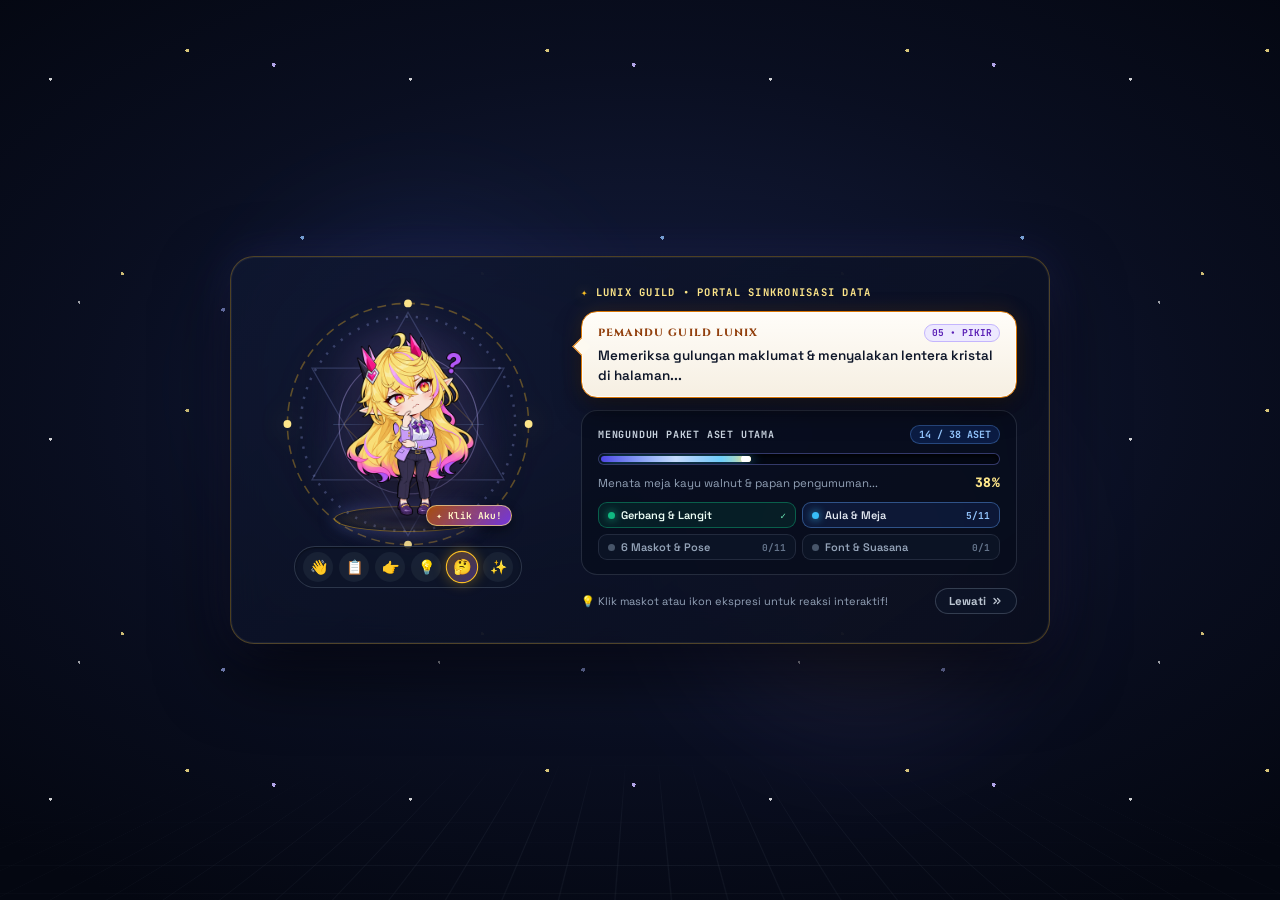
==== commit de40aa7b: "Production release: LUNIX Guild Portfolio Web (Optimized & Obfuscated)" ====
--- a/index.html
+++ b/index.html
@@ -1 +1 @@
-<!doctype html><html lang="id"><head><meta charset="UTF-8"><meta name="viewport" content="width=device-width,initial-scale=1"><meta name="description" content="LUNIX — a personal space for spreadsheet automation, web applications, and interactive experiments."><meta name="theme-color" content="#f5f7fa"><title>LUNIX — A Space for Ideas</title><link rel="icon" href="data:image/svg+xml,%3Csvg xmlns='http://www.w3.org/2000/svg' viewBox='0 0 80 80'%3E%3Crect width='80' height='80' rx='20' fill='%230b1324'/%3E%3Cpath d='M25 20v40h32' stroke='%23416dff' stroke-width='9' fill='none'/%3E%3C/svg%3E"><link rel="preconnect" href="https://fonts.googleapis.com"><link rel="preconnect" href="https://fonts.gstatic.com" crossorigin><link href="https://fonts.googleapis.com/css2?family=Cinzel:wght@600;700;800;900&family=JetBrains+Mono:wght@400;500;600&family=Space+Grotesk:wght@500;600;700;800&display=swap" rel="stylesheet"><link rel="stylesheet" href="splash.css"><link rel="stylesheet" href="styles.css"><link rel="stylesheet" href="entrance/entrance.css"><link rel="stylesheet" href="guild.css"><link rel="stylesheet" href="chapters.css"><link rel="stylesheet" href="showcase.css"><script src="splash.js" defer="defer"></script><script src="entrance/scene-config.js" defer="defer"></script><script src="app.js" defer="defer"></script><script src="entrance/entrance.js" defer="defer"></script><script src="showcase.js" defer="defer"></script></head><body class="gated"><div id="guild-splash" class="guild-splash" aria-label="Memuat Guild LUNIX" role="status" aria-live="polite"><div class="splash-backdrop"><div class="splash-stars"></div><div class="splash-glow"></div></div><div class="splash-content"><div class="splash-character-stage"><div class="splash-rune-circle" aria-hidden="true"><svg viewBox="0 0 200 200" class="splash-rune-svg"><circle cx="100" cy="100" r="88" class="rune-ring ring-outer"></circle><circle cx="100" cy="100" r="74" class="rune-ring ring-inner"></circle><path d="M100 16 L100 184 M16 100 L184 100" class="rune-cross"></path><polygon points="100,24 166,138 34,138" class="rune-poly"></polygon><polygon points="100,176 166,62 34,62" class="rune-poly"></polygon></svg></div><div class="splash-chibi-wrap"><img id="splash-chibi-img" class="splash-chibi" src="character/welcome_lunix.webp" alt="LUNIX Chibi Receptionist" width="180" height="216"><div class="splash-chibi-shadow" aria-hidden="true"></div></div><div class="splash-bubble" id="splash-bubble"><span class="splash-bubble-tag">Resepsionis Chibi</span><p class="splash-bubble-text" id="splash-status-text">Halo petualang! Sedang menyiapkan gerbang Guild...</p></div></div><div class="splash-progress-card"><div class="splash-bar-outer"><div class="splash-bar-fill" id="splash-bar-fill" style="width:0%"><span class="splash-bar-sparkle"></span></div></div><div class="splash-info-row"><span class="splash-meta" id="splash-meta-text">Memuat arsitektur gerbang &amp; langit...</span> <span class="splash-percent" id="splash-percent">0%</span></div></div><button type="button" id="splash-skip-btn" class="splash-skip-btn" aria-label="Lewati proses memuat"><span>Lewati Loading</span> <svg width="12" height="12" viewBox="0 0 24 24" fill="none" stroke="currentColor" stroke-width="2.5" stroke-linecap="round" stroke-linejoin="round" aria-hidden="true"><polyline points="13 17 18 12 13 7"></polyline><polyline points="6 17 11 12 6 7"></polyline></svg></button></div></div><a class="skip" href="#works" data-i18n="skip">Langsung ke karya</a><header class="topbar"><div class="topbar-brand-wrap"><a class="brand" href="#home" aria-label="LUNIX home"><span class="brand-symbol"><svg viewBox="0 0 28 28" fill="none" class="brand-svg"><rect width="28" height="28" rx="7" fill="#0b1324"/><path d="M8 7v14h12" stroke="#416dff" stroke-width="2.6" stroke-linecap="round" stroke-linejoin="round"/><path d="M17 10l1.2 2.8L21 14l-2.8 1.2L17 18l-1.2-2.8L13 14l2.8-1.2L17 10z" fill="#7ba3ff"/></svg> </span><span class="brand-name">LUNIX<span class="brand-dot">✦</span></span></a></div><nav class="desktop-nav" aria-label="Main navigation"><button type="button" id="btn-return-gate" class="nav-pill nav-pill-gate" aria-label="Kembali ke halaman depan guild" title="Kembali ke halaman depan guild"><svg width="13" height="13" viewBox="0 0 24 24" fill="none" stroke="currentColor" stroke-width="2.2" stroke-linecap="round" stroke-linejoin="round" aria-hidden="true" style="opacity:.85;margin-right:2px"><path d="M3 21h18M3 10h18M5 10v11M19 10v11M9 10v11M15 10v11M4 10l8-7 8 7"/></svg> <span data-i18n="gateReturn">Depan Guild</span></button> <a href="#works" class="nav-pill" data-i18n="works">Karya</a> <a href="#about" class="nav-pill" data-i18n="about">Tentang</a> <a href="#contact" class="nav-pill" data-i18n="contact">Kontak</a></nav><div class="utilities"><button type="button" id="btn-return-gate-mobile" class="mobile-gate-btn" aria-label="Kembali ke halaman depan guild" title="Depan Guild"><svg width="14" height="14" viewBox="0 0 24 24" fill="none" stroke="currentColor" stroke-width="2.2" stroke-linecap="round" stroke-linejoin="round" aria-hidden="true"><path d="M3 21h18M3 10h18M5 10v11M19 10v11M9 10v11M15 10v11M4 10l8-7 8 7"/></svg></button> <button id="language" class="lang-switch-btn" aria-label="Switch language"><span class="lang-active">ID</span><span class="lang-divider">/</span><span class="lang-dim">EN</span></button> <button id="sound" class="sound-switch-btn" aria-pressed="true"><span class="sound-wave" aria-hidden="true"><i></i><i></i><i></i><i></i></span> <span id="sound-label">Suara: Aktif</span></button> <a href="#contact" class="topbar-cta"><span data-i18n="talkCta">Ngobrol</span> <span class="cta-arrow">↗</span></a></div></header><section id="gate" aria-label="LUNIX entrance"><header class="entrance-header"><span class="entrance-brand">LUNIX / ADVENTURERS' GUILD</span></header><div class="intro"><div><div class="eyebrow">A NEW ADVENTURE AWAITS</div><h1>LUNIX</h1></div><p>GUILD OF IDEAS &amp; ADVENTURES</p></div><div class="scene eco" data-phase="outside" aria-label="Depan gedung guild LUNIX dengan dua pintu yang dapat dibuka"><div class="atmosphere" aria-hidden="true"><div class="night-sky"><div class="stars"></div></div><div class="cloud-layer cloud-far"><img src="entrance/assets/clouds-far.png" alt="" decoding="async"></div><div class="cloud-layer cloud-near"><img src="entrance/assets/clouds-near.png" alt="" decoding="async"></div><div class="sky-night-tint"></div><div class="celestial sun"><div class="orb"><img src="entrance/assets/sun-realistic-v7.png" alt=""></div></div><div class="celestial moon"><div class="orb"><img src="entrance/assets/moon-realistic-v7.png" alt=""></div></div></div><div class="surround-ground" aria-hidden="true"><div class="night-surround"></div></div><div class="world"><img class="courtyard" src="entrance/assets/courtyard.png" alt="Halaman batu dan rumput"><div class="tree-shadow" aria-hidden="true"></div><div class="contact-shadow" aria-hidden="true"></div><div class="entrance" aria-hidden="true"><div class="interior"><img src="entrance/assets/guild-interior-windowless-v7.png" alt=""></div><div class="door left"><img src="entrance/assets/door-left.png" alt=""></div><div class="door right"><img src="entrance/assets/door-right.png" alt=""></div></div><div class="lintel-shade" aria-hidden="true"></div><img class="facade" src="entrance/assets/guild-facade-bare-banners-v8.png" alt="Gedung guild batu putih dan kayu walnut, dengan lambang bulan dan kristal biru"><div class="guild-banner banner-a" aria-hidden="true"><div class="banner-section"><div class="banner-surface"><img src="entrance/assets/guild-banner-cloth-v8.png" alt="" style="left:-58.715596%;top:-18.629408%;width:217.431193%;height:441.516966%"></div><div class="banner-section"><div class="banner-surface"><img src="entrance/assets/guild-banner-cloth-v8.png" alt="" style="left:-58.715596%;top:-118.629408%;width:217.431193%;height:441.516966%"></div><div class="banner-section"><div class="banner-surface"><img src="entrance/assets/guild-banner-cloth-v8.png" alt="" style="left:-58.715596%;top:-218.629408%;width:217.431193%;height:441.516966%"></div><div class="banner-section"><div class="banner-surface"><img src="entrance/assets/guild-banner-cloth-v8.png" alt="" style="left:-58.715596%;top:-318.629408%;width:217.431193%;height:441.516966%"></div></div></div></div></div></div><div class="guild-banner banner-b" aria-hidden="true"><div class="banner-section"><div class="banner-surface"><img src="entrance/assets/guild-banner-cloth-v8.png" alt="" style="left:-58.715596%;top:-18.629408%;width:217.431193%;height:441.516966%"></div><div class="banner-section"><div class="banner-surface"><img src="entrance/assets/guild-banner-cloth-v8.png" alt="" style="left:-58.715596%;top:-118.629408%;width:217.431193%;height:441.516966%"></div><div class="banner-section"><div class="banner-surface"><img src="entrance/assets/guild-banner-cloth-v8.png" alt="" style="left:-58.715596%;top:-218.629408%;width:217.431193%;height:441.516966%"></div><div class="banner-section"><div class="banner-surface"><img src="entrance/assets/guild-banner-cloth-v8.png" alt="" style="left:-58.715596%;top:-318.629408%;width:217.431193%;height:441.516966%"></div></div></div></div></div></div><div class="guild-banner banner-c" aria-hidden="true"><div class="banner-section"><div class="banner-surface"><img src="entrance/assets/guild-banner-cloth-v8.png" alt="" style="left:-58.715596%;top:-18.629408%;width:217.431193%;height:441.516966%"></div><div class="banner-section"><div class="banner-surface"><img src="entrance/assets/guild-banner-cloth-v8.png" alt="" style="left:-58.715596%;top:-118.629408%;width:217.431193%;height:441.516966%"></div><div class="banner-section"><div class="banner-surface"><img src="entrance/assets/guild-banner-cloth-v8.png" alt="" style="left:-58.715596%;top:-218.629408%;width:217.431193%;height:441.516966%"></div><div class="banner-section"><div class="banner-surface"><img src="entrance/assets/guild-banner-cloth-v8.png" alt="" style="left:-58.715596%;top:-318.629408%;width:217.431193%;height:441.516966%"></div></div></div></div></div></div><div class="guild-banner banner-d" aria-hidden="true"><div class="banner-section"><div class="banner-surface"><img src="entrance/assets/guild-banner-cloth-v8.png" alt="" style="left:-58.715596%;top:-18.629408%;width:217.431193%;height:441.516966%"></div><div class="banner-section"><div class="banner-surface"><img src="entrance/assets/guild-banner-cloth-v8.png" alt="" style="left:-58.715596%;top:-118.629408%;width:217.431193%;height:441.516966%"></div><div class="banner-section"><div class="banner-surface"><img src="entrance/assets/guild-banner-cloth-v8.png" alt="" style="left:-58.715596%;top:-218.629408%;width:217.431193%;height:441.516966%"></div><div class="banner-section"><div class="banner-surface"><img src="entrance/assets/guild-banner-cloth-v8.png" alt="" style="left:-58.715596%;top:-318.629408%;width:217.431193%;height:441.516966%"></div></div></div></div></div></div><div class="plaque"><img src="entrance/assets/guild-wordmark-refined-v8.png" alt="LUNIX GUILD"></div><div class="prop planter left"><img src="entrance/assets/stone-planter.png" alt=""><img class="foliage" src="entrance/assets/stone-planter.png" alt="" aria-hidden="true"></div><div class="prop planter right"><img src="entrance/assets/stone-planter.png" alt=""><img class="foliage" src="entrance/assets/stone-planter.png" alt="" aria-hidden="true"></div><div class="prop lantern left"><img src="entrance/assets/crystal-lantern.png" alt=""><div class="lamp-glow"></div></div><div class="prop lantern right"><img src="entrance/assets/crystal-lantern.png" alt=""><div class="lamp-glow"></div></div><div class="night-shade" aria-hidden="true"></div><div class="night-lights" aria-hidden="true"><div class="window-bloom"></div><img class="window-lights" src="entrance/assets/window-lights-v9.svg" alt=""></div></div><div class="ground-life" aria-hidden="true"><svg viewBox="0 0 24 16" style="--start-x:2%;--start-y:91%;--travel:22vw;--duration:19s;--delay:-5s"><path d="M1 14Q2 1 22 2Q20 16 1 14Z"/><path d="M1 14 18 4" fill="none"/></svg> <svg viewBox="0 0 24 16" style="--start-x:77%;--start-y:93%;--travel:18vw;--duration:23s;--delay:-13s"><path d="M1 14Q2 1 22 2Q20 16 1 14Z"/><path d="M1 14 18 4" fill="none"/></svg> <svg viewBox="0 0 24 16" style="--start-x:9%;--start-y:97%;--travel:24vw;--duration:27s;--delay:-17s"><path d="M1 14Q2 1 22 2Q20 16 1 14Z"/><path d="M1 14 18 4" fill="none"/></svg> <svg viewBox="0 0 24 16" style="--start-x:81%;--start-y:88%;--travel:-17vw;--duration:31s;--delay:-8s"><path d="M1 14Q2 1 22 2Q20 16 1 14Z"/><path d="M1 14 18 4" fill="none"/></svg> <svg viewBox="0 0 24 16" style="--start-x:19%;--start-y:90%;--travel:-20vw;--duration:29s;--delay:-22s"><path d="M1 14Q2 1 22 2Q20 16 1 14Z"/><path d="M1 14 18 4" fill="none"/></svg><div class="ground-mist"><div class="mist-bank left"></div><div class="mist-bank right"></div></div></div></div><div class="landing-vignette" aria-hidden="true"></div><div class="actionbar"><div class="buttons"><button id="open" class="primary enter-guild-btn" type="button" aria-expanded="false" disabled="disabled">MASUK</button></div><p id="status" role="status">Pintu tertutup. Buka untuk melihat aula guild di baliknya.</p></div><details><summary>Pengaturan suasana</summary><div class="controls"><label><input id="near" type="checkbox"> Dekati pintu</label> <label><input id="wind" type="checkbox" checked="checked"> Angin banner</label> <label><input id="decor" type="checkbox" checked="checked"> Dekorasi</label> <label>Waktu <select id="timeMode"><option value="auto">Otomatis · 20 detik</option><option value="day">Siang</option><option value="night">Malam</option></select></label> <label><input id="eco" type="checkbox" checked="checked"> Mode hemat</label> <label><input id="motion" type="checkbox" checked="checked"> Animasi suasana</label> <label><input id="inspect" type="checkbox"> Batas penempatan</label></div><p class="notes">Siklus siang–malam 20 detik, lampu pintu berpasangan dan jendela menyala saat malam.</p></details><div id="loadStatus" role="status">Memuat gambar…</div><div class="gate-flash" aria-hidden="true"></div></section><main id="main" inert><div class="guild-viewport" id="guild-viewport"><div class="guild-stage" id="guild-stage"><div class="guild-layer-bg" aria-hidden="true"><img class="guild-bg-img" src="guild/guild-interior.png" alt="" draggable="false"><div class="guild-ambient-light"></div></div><div class="guild-emblem" aria-hidden="true"><img src="guild/lunix-wall-emblem.png" alt="LUNIX Guild Emblem" draggable="false"></div><aside class="guild-board-secondary" aria-label="Guild Navigation & Status"><img class="guild-board-secondary-img" src="guild/guild-noticeboard.png" alt="" draggable="false"><div class="guild-sec-reading"><div class="guild-sec-badge"><span class="guild-sec-badge-dot"></span> <span data-i18n="guildBadge">LUNIX GUILD</span></div><div class="guild-sec-title" data-i18n="guildFiles">DAFTAR BERKAS</div><nav class="guild-nav-list" aria-label="Navigasi Papan Guild"><button class="guild-nav-btn active" data-guild-target="intro"><span data-i18n="navIntro">Intro</span> <span class="nav-num">01</span></button> <button class="guild-nav-btn" data-guild-target="about"><span data-i18n="navAbout">Tentang</span> <span class="nav-num">02</span></button> <button class="guild-nav-btn" data-guild-target="projects"><span data-i18n="navWorks">Karya</span> <span class="nav-num">03</span></button> <button class="guild-nav-btn" data-guild-target="contact"><span data-i18n="navContact">Kontak</span> <span class="nav-num">04</span></button></nav><div class="guild-sec-tip" data-i18n="guildTip">Klik berkas atau objek meja ✦</div></div></aside><section class="guild-board-wide-wrap" id="guild-board-wide-wrap" aria-label="Papan Konten Utama LUNIX Guild"><img class="guild-board-wide-img" src="guild/guild-noticeboard-wide.png" alt="Papan Konten Utama" draggable="false"><div class="guild-main-reading" id="guild-main-reading"><div class="guild-section-content" id="guild-section-content"><article class="guild-pane active" id="pane-intro" data-pane="intro"><div class="guild-proclamation-grid"><div class="guild-proclamation-main"><div class="guild-proclamation-eyebrow"><span class="rune-bracket">◈</span> <span class="eyebrow-line"></span> <span class="eyebrow-text" data-i18n="welcome">MAKLUMAT RESMI RESEPSIONIS GUILD • EST. 2026</span> <span class="eyebrow-line"></span> <span class="rune-bracket">◈</span></div><h2 class="guild-pane-title"><span class="title-lead">WHERE LOGIC MEETS CRAFTSMANSHIP</span> <span class="title-highlight">TURNING IDEAS INTO LIVING SYSTEMS.</span></h2><p class="guild-pane-desc" data-i18n="intro">Menempa otomatisasi spreadsheet berpresisi tinggi, aplikasi web tangguh, dan eksplorasi interaktif dari rasa penasaran menjadi solusi nyata yang siap diuji.</p><div class="guild-action-row"><button type="button" class="guild-btn-primary" data-guild-jump="projects"><span>📜 Jelajahi Seluruh Karya</span> <span>↗</span></button> <button type="button" class="guild-btn-secondary" data-guild-jump="about"><span data-i18n="about">Buku Catatan Guild</span> <span>📖</span></button> <button type="button" class="guild-btn-secondary" data-guild-jump="contact"><span data-i18n="talkCta">Resepsionis Guild</span> <span>🔔</span></button></div></div><div class="guild-stacked-papers-wrap" id="guild-stacked-papers" title="Lembaran Misi Pilihan Guild"><div class="stacked-paper-layer paper-underlay" aria-hidden="true"><img src="quest-papers/quest-paper-02-weathered.png" alt="" class="stacked-paper-img" draggable="false"></div><div class="stacked-paper-layer paper-overlay"><img src="quest-papers/quest-paper-03-sapphire.png" alt="Lembaran Misi Sapphire Guild" class="stacked-paper-img" draggable="false"><div class="stacked-paper-content"><div class="paper-top-rank"><span class="paper-rank-pill">RANK S+</span> <span class="paper-pin-icon" aria-hidden="true">📍</span></div><h4 class="paper-quest-title">OPEN COMMISSION</h4><p class="paper-quest-desc">Otomasi Spreadsheet &amp; Web Apps Kustom</p><div class="paper-quest-footer"><button type="button" class="paper-action-btn" data-guild-jump="contact"><span>Kirim Pesan</span> <span>↗</span></button></div></div><div class="guild-seal-badge mini-seal" title="Segel Resmi Guild"><svg viewBox="0 0 100 100" class="guild-seal-svg" aria-hidden="true"><circle cx="50" cy="50" r="45" stroke="currentColor" stroke-width="2" stroke-dasharray="4 2.5" fill="none" opacity="0.9"/><circle cx="50" cy="50" r="38" stroke="currentColor" stroke-width="1.2" fill="none" opacity="0.75"/><path id="seal-text-path-mini" d="M 17,50 A 33,33 0 1,1 83,50 A 33,33 0 1,1 17,50" fill="none"/><text font-family="'JetBrains Mono', monospace" font-size="8.5" font-weight="800" fill="currentColor" letter-spacing="1.2"><textPath href="#seal-text-path-mini" startOffset="50%" text-anchor="middle">★ LUNIX GUILD ARCHIVE • 2026 ★</textPath></text><circle cx="50" cy="50" r="14" fill="currentColor" opacity="0.12"/><polygon points="50,38 53,46 62,50 53,54 50,62 47,54 38,50 47,46" fill="currentColor"/></svg></div></div></div></div><div class="guild-welcome-pillars"><div class="guild-pillar-card" data-guild-jump="projects"><div class="pillar-top-row"><span class="pillar-gem">📜</span> <span class="pillar-chip">03 / KARYA</span></div><h3 class="pillar-title">Papan Misi Utama</h3><p class="pillar-desc">Jelajahi 3 karya unggulan guild: live demo absensi &amp; payroll, pipeline otomatisasi spreadsheet, dan 3D showcase McLaren.</p><span class="pillar-action"><span>Lihat Lembaran Misi</span> <span>↗</span></span></div><div class="guild-pillar-card" data-guild-jump="about"><div class="pillar-top-row"><span class="pillar-gem">📖</span> <span class="pillar-chip">02 / TENTANG</span></div><h3 class="pillar-title">Catatan Pengrajin</h3><p class="pillar-desc">Kisah identitas LUNIX, etos kerja tanpa bloat, serta prinsip penempaan solusi praktis yang dapat diandalkan setiap hari.</p><span class="pillar-action"><span>Baca Catatan Guild</span> <span>↗</span></span></div><div class="guild-pillar-card" data-guild-jump="contact"><div class="pillar-top-row"><span class="pillar-gem">🔔</span> <span class="pillar-chip">04 / KONTAK</span></div><h3 class="pillar-title">Meja Resepsionis</h3><p class="pillar-desc">Punya ide proyek, tantangan spreadsheet, atau sekadar ingin bertegur sapa? Resepsionis kami siap menyambutmu.</p><span class="pillar-action"><span>Temui Resepsionis</span> <span>↗</span></span></div></div></article><article class="guild-pane" id="pane-about" data-pane="about"><div class="guild-pane-eyebrow"><span class="eyebrow-star">✦</span> <span data-i18n="aboutLabel">02 / DI BALIK LUNIX</span> <span class="guild-eyebrow-chip" data-i18n="guildChronicle">CATATAN RESEPSI GUILD</span></div><h2 class="guild-pane-title" data-i18n="aboutTitle">Rasa penasaran,<br><em>tanpa batas.</em></h2><p class="guild-pane-desc" data-i18n="storyLead">Kalau sebuah ide menarik perhatianku, aku ingin memahami cara kerjanya—lalu mencoba membuatnya.</p><div class="guild-about-story-grid"><div class="guild-story-card"><div class="guild-story-badge"><span class="badge-rune">◈</span> <span data-i18n="storyTagOrigin">IDENTITAS & ASAL-USUL</span></div><p class="guild-story-text" data-i18n="story">Dulu, LuniX adalah namaku saat bermain game. Sekarang, LUNIX menjadi ruang untuk semua hal yang ingin kubuat: alat yang mempermudah pekerjaan, aplikasi yang berguna, dan dunia kecil untuk dijelajahi.</p></div><div class="guild-story-card"><div class="guild-story-badge"><span class="badge-rune">✦</span> <span data-i18n="storyTagPartner">KOLABORASI & EKSPERIMEN</span></div><p class="guild-story-text" data-i18n="aboutPartner">Meski orang di baliknya tetap aku, LUNIX terasa seperti partner. Tempat rasa penasaran berubah menjadi eksperimen nyata, didukung otomatisasi cerdas dan rasa ingin tahu.</p></div></div><div class="guild-sub-header"><span class="sub-header-gem">💎</span> <span data-i18n="processTitle">TIGA PILAR PROSES KREATIF GUILD</span></div><div class="guild-workflow-steps"><div class="guild-step-card"><div class="guild-step-top"><span class="step-num">01</span> <span class="step-phase" data-i18n="step1Phase">DECONSTRUCT</span></div><h4 class="step-title" data-i18n="understand">Pahami</h4><p class="step-desc" data-i18n="understandDesc">Menganalisis akar kebutuhan operasional, alur data riil, dan titik hambatan yang ingin diatasi.</p></div><div class="guild-step-card"><div class="guild-step-top"><span class="step-num">02</span> <span class="step-phase" data-i18n="step2Phase">EXPERIMENT</span></div><h4 class="step-title" data-i18n="experiment">Coba</h4><p class="step-desc" data-i18n="experimentDesc">Meramu formula spreadsheet, sandbox prototipe browser, dan arsitektur database lokal.</p></div><div class="guild-step-card"><div class="guild-step-top"><span class="step-num">03</span> <span class="step-phase" data-i18n="step3Phase">DELIVER</span></div><h4 class="step-title" data-i18n="create">Wujudkan</h4><p class="step-desc" data-i18n="createDesc">Menghasilkan alat siap pakai yang praktis, cepat, aman, dan mempermudah tugas nyata.</p></div></div><div class="guild-sub-header" style="margin-top:12px"><span class="sub-header-gem">⚔</span> <span data-i18n="arsenalLabel">ARSENAL ALAT & BIDANG KEAHLIAN</span></div><div class="guild-arsenal-grid"><div class="guild-arsenal-card"><div class="guild-arsenal-header"><span class="guild-arsenal-icon">📊</span><div><b data-i18n="arsenalAutoTitle">Otomatisasi Spreadsheet & Data</b> <span class="guild-arsenal-sub" data-i18n="arsenalAutoSub">Efisiensi operasional harian</span></div></div><div class="guild-stack-pills amber-pills"><span>Excel Formula</span> <span>Google Sheets</span> <span>Apps Script</span> <span>Payroll System</span> <span>Automated Rekap</span> <span>Client-Side PDF</span></div></div><div class="guild-arsenal-card"><div class="guild-arsenal-header"><span class="guild-arsenal-icon">🌐</span><div><b data-i18n="arsenalWebTitle">Aplikasi Web & Eksperimen Digital</b> <span class="guild-arsenal-sub" data-i18n="arsenalWebSub">Interaktif, privat & mandiri</span></div></div><div class="guild-stack-pills blue-pills"><span>IndexedDB Sandbox</span> <span>Canvas 3D Viewport</span> <span>Vanilla Modern JS</span> <span>Responsive UI</span> <span>Zero External Uploads</span> <span>AI-Assisted Craft</span></div></div></div><div class="guild-about-footer"><div class="guild-about-actions"><button class="guild-btn-primary" data-guild-jump="projects"><span data-i18n="exploreProjects">Lihat Bukti Karya (Section 03)</span> <span>↗</span></button> <button class="guild-btn-secondary" data-guild-jump="contact"><span data-i18n="talkCta">Resepsionis & Kontak</span> <span>🔔</span></button></div></div></article><article class="guild-pane" id="pane-projects" data-pane="projects"><div class="guild-pane-eyebrow"><span class="rune-bracket">◈</span> <span class="eyebrow-line"></span> <span data-i18n="selected">03 / PAPAN MISI &amp; KARYA UNGGULAN GUILD</span> <span class="eyebrow-line"></span> <span class="guild-eyebrow-chip">AKTIF DI PAPAN</span></div><h2 class="guild-pane-title"><span class="title-lead">KARYA PILIHAN &amp; MISI UTAMA</span> <span class="title-highlight">DARI IDE MENJADI SISTEM NYATA.</span></h2><p class="guild-pane-desc" style="margin-bottom:8px" data-i18n="worksDesc">Pilih lembaran misi di bawah untuk mencoba live demo sandbox, menelusuri galeri pipeline spreadsheet, atau menjelajahi 3D web showcase McLaren.</p><div class="guild-quest-bulletin-grid grand-quest-grid"><div class="guild-quest-notice quest-rank-s" data-quest-target="payroll-demo"><div class="quest-pushpin" aria-hidden="true"></div><div class="quest-notice-top"><span class="quest-rank-badge rank-s">RANK S • APP</span> <span class="quest-stamp stamp-trial">SIAP DICOBA ⚡</span></div><h4 class="quest-notice-title">Attendance &amp; Payroll Sandbox</h4><p class="quest-notice-desc">Aplikasi absensi kalender presensi, unggah foto bukti, perhitungan jam kerja, dan generator slip gaji interaktif tanpa server eksternal.</p><div class="quest-tags-row"><span>Kalender Absensi</span> <span>Hitung Lembur</span> <span>IndexedDB</span> <span>Client-Side</span></div><div class="quest-notice-footer"><a href="payroll.html" target="_blank" rel="noopener noreferrer" class="quest-action-link primary-link"><span>Buka Demo Sandbox</span> <span>↗</span></a></div></div><div class="guild-quest-notice quest-rank-a" id="quest-card-spreadsheet" data-quest-target="spreadsheet-showcase"><div class="quest-pushpin" aria-hidden="true"></div><div class="quest-notice-top"><span class="quest-rank-badge rank-a">RANK A • DATA</span> <span class="quest-stamp stamp-verified">VERIFIED ✓</span></div><h4 class="quest-notice-title">Spreadsheet &amp; Data Pipeline</h4><p class="quest-notice-desc">Input gaji, validasi anti-duplikasi, formula BPJS/pajak otomatis, generator slip gaji PDF massal, dan export payroll bank.</p><div class="quest-tags-row"><span>Formula Otomatis</span> <span>Slip PDF Massal</span> <span>Transfer Bank</span> <span>Apps Script</span></div><div class="quest-notice-footer"><button type="button" class="quest-action-link" id="btn-quest-spreadsheet"><span>Buka Detail &amp; Galeri HD</span> <span>↗</span></button></div></div><div class="guild-quest-notice quest-rank-special" data-quest-target="stage-3d"><div class="quest-pushpin" aria-hidden="true"></div><div class="quest-notice-top"><span class="quest-rank-badge rank-special">RANK SP • 3D</span> <span class="quest-stamp stamp-exp">60 FPS ✦</span></div><h4 class="quest-notice-title">3D Web Showcase — McLaren</h4><p class="quest-notice-desc">Showcase interaktif 3D kendaraan McLaren berbasis WebGL secara real-time. Navigasi orbit kamera 360°, inspeksi bodi mobil, dan rendering halus 60 FPS.</p><div class="quest-tags-row"><span>WebGL / 3D</span> <span>McLaren Model</span> <span>Orbit 360°</span> <span>Live Web</span></div><div class="quest-notice-footer"><a href="https://lunix-213.github.io/lunix-3d-webshowcase-mclaren/" target="_blank" rel="noopener noreferrer" class="quest-action-link primary-link"><span>Buka 3D Showcase</span> <span>↗</span></a></div></div></div></article><article class="guild-pane" id="pane-contact" data-pane="contact"><div class="guild-pane-eyebrow"><span class="rune-bracket">◈</span> <span class="eyebrow-line"></span> <span data-i18n="contactLabel">04 / MEJA RESEPSI &amp; SALURAN RESMI GUILD</span> <span class="eyebrow-line"></span> <span class="guild-eyebrow-chip">MEJA AKTIF</span></div><h2 class="guild-pane-title"><span class="title-lead">PUNYA GAGASAN ATAU MISI?</span> <span class="title-highlight">MARI KITA TEMPA BERSAMA.</span></h2><p class="guild-pane-desc" data-i18n="contactDesc">Sampaikan rencana proyek atau pertanyaanmu langsung ke meja resepsionis guild. Setiap pesan ditanggapi langsung oleh pembuat sistem tanpa perantara dan tanpa overhead berlebih.</p><div class="guild-contact-plaque"><div class="plaque-stamp-badge"><span class="plaque-stamp-icon" aria-hidden="true"><svg viewBox="0 0 24 24" width="22" height="22" fill="none" stroke="currentColor" stroke-width="2" stroke-linecap="round" stroke-linejoin="round"><path d="M20.24 12.24a6 6 0 0 0-8.49-8.49L5 10.5V19h8.5z"></path><line x1="16" y1="8" x2="2" y2="22"></line><line x1="17.5" y1="15" x2="9" y2="15"></line></svg></span><div class="plaque-stamp-info"><span class="plaque-tag">SALURAN RESMI GUILD • MERPATI POS</span> <span class="plaque-address" id="guild-email-text">lunix.builder@gmail.com</span></div></div><div class="plaque-actions-group"><button type="button" id="guild-copy-btn" class="guild-btn-primary"><span id="guild-copy-label">Salin Alamat Email</span> <span>📋</span></button> <a href="mailto:lunix.builder@gmail.com" class="guild-btn-secondary"><span>Kirim Surat Langsung</span> <span>↗</span></a></div></div><div class="guild-contact-topics-grid"><div class="guild-topic-card"><div class="topic-header"><span class="topic-icon">📊</span> <span class="topic-pill">KOMISI TERBUKA</span></div><h4 class="topic-title">Otomasi Spreadsheet</h4><p class="topic-desc">Audit formula lambat, pipeline data multi-sheet, generator slip PDF, dan skrip Apps Script bebas duplikasi.</p></div><div class="guild-topic-card"><div class="topic-header"><span class="topic-icon">⚙️</span> <span class="topic-pill">SOLUSI MANDIRI</span></div><h4 class="topic-title">Aplikasi Web Ringkas</h4><p class="topic-desc">Alat kerja internal, sistem absensi presensi, portal operasional client-side tanpa biaya hosting bulanan tinggi.</p></div><div class="guild-topic-card"><div class="topic-header"><span class="topic-icon">✦</span> <span class="topic-pill">EKSPERIMEN</span></div><h4 class="topic-title">Eksplorasi Web 3D</h4><p class="topic-desc">Stage WebGL interaktif 60 FPS, UI taktil bertema, dan pengalaman visual imersif untuk produk Anda.</p></div></div><div class="guild-contact-warmth"><span class="warmth-icon">✨</span> <span class="warmth-text"><strong>Pintu guild selalu terbuka:</strong> Punya pertanyaan, ide proyek baru, atau sekadar ingin bertegur sapa santai? Jangan ragu mengirim pesan, kami selalu senang bertukar cerita. </span><span class="warmth-badge">SALAM HANGAT ✦</span></div></article></div><div class="guild-scroll-hint" id="guild-scroll-hint" role="button" tabindex="0" title="Klik untuk gulir ke bawah" aria-label="Gulir ke bawah untuk melihat lebih banyak berkas"><span class="scroll-hint-star">✦</span> <span id="guild-scroll-hint-text" data-i18n="scrollHint">GULIR KE BAWAH</span> <span class="scroll-hint-arrow">↓</span></div><footer class="guild-board-footer"><div class="guild-footer-divider" aria-hidden="true"><span class="divider-gem">✦</span></div><button class="guild-footer-prev" id="guild-prev-btn" aria-label="Berkas Sebelumnya"><span class="footer-btn-rune">◀</span> <span class="footer-btn-text" id="guild-prev-label">Sebelumnya</span></button><div class="guild-footer-pages" id="guild-dots" role="tablist" aria-label="Halaman Berkas Guild"><span class="guild-page-pill active" data-page="0" title="01 / Intro"></span> <span class="guild-page-pill" data-page="1" title="02 / Tentang"></span> <span class="guild-page-pill" data-page="2" title="03 / Karya"></span> <span class="guild-page-pill" data-page="3" title="04 / Kontak"></span></div><button class="guild-footer-next" id="guild-next-btn" aria-label="Berkas Selanjutnya"><span class="footer-btn-text" id="guild-next-label">Tentang</span> <span class="footer-btn-rune">▶</span></button></footer></div></section><div class="guild-dialogue-bubble" id="guild-speech-bubble" role="status" aria-live="polite"><div class="guild-bubble-top"><span class="guild-bubble-badge">✦ RESEPSIONIS GUILD</span> <span class="guild-bubble-pose" id="guild-mascot-pose-badge">SAPA</span></div><p class="guild-dialogue-text" id="guild-speech-text">Halo pengembara! Selamat datang di meja resepsionis LUNIX Guild. Silakan periksa berkas di papan atau klik bel meja ✦</p><span class="guild-bubble-hint">Klik resepsionis untuk bicara / ganti pose ✦</span></div><div class="guild-mascot-container" id="guild-mascot-actor" role="button" tabindex="0" aria-label="Resepsionis LUNIX Guild"><img id="guild-mascot-img" class="guild-mascot-img" src="guild/mascot-welcome.png" alt="Resepsionis LUNIX Guild" draggable="false"></div><div class="guild-counter-cinematic"><img class="guild-counter-img" src="guild/walnut-counter.png" alt="" aria-hidden="true" draggable="false"><div class="guild-prop guild-prop-lamp" id="prop-lamp" title="Lampu Kristal Meja" data-tooltip="Lampu Kristal Resepsi"><div class="guild-lamp-glow" aria-hidden="true"></div><img src="guild/crystal-lamp.png" alt="Lampu Kristal" draggable="false"></div><div class="guild-prop guild-prop-book" id="prop-book" role="button" tabindex="0" title="Buka Catatan Guild (Tentang)" data-tooltip="Buka Catatan Guild 📖" aria-label="Buka Catatan Guild LUNIX"><img src="guild/guild-book.png" alt="Buku Guild" draggable="false"></div><div class="guild-prop guild-prop-pen" id="prop-pen" title="Pena Resepsionis" data-tooltip="Pena Emas Bulu Guild"><img src="guild/guild-pen.png" alt="Pena Guild" draggable="false"></div><div class="guild-prop guild-prop-bell" id="prop-bell" role="button" tabindex="0" title="Bunyikan Bel Resepsi (Kontak)" data-tooltip="Bunyikan Bel Resepsi 🔔" aria-label="Bunyikan Bel Resepsi LUNIX"><img src="guild/service-bell.png" alt="Bel Meja Resepsi" draggable="false"></div></div></div></div></main><section id="detail" hidden class="section-width detail-page"></section><div id="announcement" class="sr-only" aria-live="polite"></div><aside id="orientation-prompt" class="orientation-prompt" aria-label="Instruksi Orientasi Layar" role="dialog" aria-modal="true"><div class="orientation-card"><div class="orientation-chibi-badge"><img src="character/thinking_lunix.webp" alt="Lunix Chibi Mascot" class="orientation-chibi-img" width="80" height="96"></div><div class="orientation-icon-wrap" aria-hidden="true"><div class="orientation-glow"></div><svg class="orientation-phone-svg" viewBox="0 0 72 72" fill="none"><rect class="phone-body" x="22" y="10" width="28" height="52" rx="6" stroke="#fbbf24" stroke-width="2.5" fill="rgba(30, 20, 10, 0.75)"/><circle cx="36" cy="56" r="2.5" fill="#f59e0b"/><line x1="30" y1="16" x2="42" y2="16" stroke="#d97706" stroke-width="2" stroke-linecap="round"/><path class="rotate-arrow" d="M12 28 C 12 16, 24 10, 36 10" stroke="#60a5fa" stroke-width="2.2" stroke-dasharray="3 3" stroke-linecap="round"/><polygon points="12,28 7,20 16,21" fill="#60a5fa"/></svg> <span class="orientation-sparkle">✦</span></div><div class="orientation-badge">LUNIX GUILD • VIEWPORT OPTIMIZER</div><h2 class="orientation-title" data-i18n="rotateTitle">Putar ke Mode Landscape</h2><p class="orientation-desc" data-i18n="rotateDesc">Untuk pengalaman petualangan LUNIX Guild yang imersif dan proporsional (splash screen, gerbang luar, &amp; aula guild), silakan miringkan layar HP Anda ke posisi horizontal (landscape).</p><div class="orientation-foot"><span class="foot-dot"></span> <span data-i18n="rotateWaiting">Menunggu rotasi layar horizontal...</span></div></div></aside></body></html>+<!doctype html><html lang="id"><head><meta charset="UTF-8"><meta name="viewport" content="width=device-width,initial-scale=1"><meta name="description" content="LUNIX — a personal space for spreadsheet automation, web applications, and interactive experiments."><meta name="theme-color" content="#f5f7fa"><title>LUNIX — A Space for Ideas</title><link rel="icon" href="data:image/svg+xml,%3Csvg xmlns='http://www.w3.org/2000/svg' viewBox='0 0 80 80'%3E%3Crect width='80' height='80' rx='20' fill='%230b1324'/%3E%3Cpath d='M25 20v40h32' stroke='%23416dff' stroke-width='9' fill='none'/%3E%3C/svg%3E"><link rel="preconnect" href="https://fonts.googleapis.com"><link rel="preconnect" href="https://fonts.gstatic.com" crossorigin><link href="https://fonts.googleapis.com/css2?family=Cinzel:wght@600;700;800;900&family=JetBrains+Mono:wght@400;500;600&family=Space+Grotesk:wght@500;600;700;800&display=swap" rel="stylesheet"><link rel="stylesheet" href="splash.css"><link rel="stylesheet" href="styles.css"><link rel="stylesheet" href="entrance/entrance.css"><link rel="stylesheet" href="guild.css"><link rel="stylesheet" href="chapters.css"><link rel="stylesheet" href="showcase.css"><script src="splash.js" defer="defer"></script><script src="entrance/scene-config.js" defer="defer"></script><script src="app.js" defer="defer"></script><script src="entrance/entrance.js" defer="defer"></script><script src="showcase.js" defer="defer"></script></head><body class="gated"><div id="guild-splash" class="guild-splash" aria-label="Memuat Guild LUNIX" role="status" aria-live="polite"><div class="splash-backdrop" aria-hidden="true"><div class="splash-stars"></div><div class="splash-nebula nebula-left"></div><div class="splash-nebula nebula-right"></div><div class="splash-grid-floor"></div></div><div class="splash-shell"><div class="splash-character-stage"><div class="splash-rune-circle" aria-hidden="true"><svg viewBox="0 0 240 240" class="splash-rune-svg rune-outer-spin"><circle cx="120" cy="120" r="108" class="rune-ring ring-outer"></circle><circle cx="120" cy="120" r="96" class="rune-ring ring-ticks"></circle><polygon points="120,20 206,170 34,170" class="rune-poly"></polygon><polygon points="120,220 206,70 34,70" class="rune-poly"></polygon><circle cx="120" cy="12" r="3.5" class="rune-node"></circle><circle cx="120" cy="228" r="3.5" class="rune-node"></circle><circle cx="12" cy="120" r="3.5" class="rune-node"></circle><circle cx="228" cy="120" r="3.5" class="rune-node"></circle></svg> <svg viewBox="0 0 200 200" class="splash-rune-svg rune-inner-spin"><circle cx="100" cy="100" r="72" class="rune-ring ring-inner"></circle><path d="M100 22 L100 178 M22 100 L178 100" class="rune-cross"></path><rect x="52" y="52" width="96" height="96" rx="4" transform="rotate(45 100 100)" class="rune-diamond"></rect></svg></div><button type="button" id="splash-chibi-btn" class="splash-chibi-wrap" aria-label="Klik maskot Lunix untuk reaksi interaktif"><div id="splash-fx-layer" class="splash-fx-layer" aria-hidden="true"></div><img id="splash-chibi-img" class="splash-chibi" src="character/01-welcome.webp" alt="LUNIX Guild Mascot" width="220" height="220" draggable="false"><div class="splash-chibi-pedestal" aria-hidden="true"><span class="pedestal-ring"></span> <span class="splash-chibi-shadow"></span></div><span class="splash-tap-pill" id="splash-tap-pill">✦ Klik Aku!</span></button><div class="splash-pose-dock" id="splash-pose-dock" role="group" aria-label="Pilih ekspresi maskot"><button type="button" class="splash-pose-chip active" data-splash-pose="welcome" title="01 • Menyapa">👋</button> <button type="button" class="splash-pose-chip" data-splash-pose="explain" title="02 • Memandu">📋</button> <button type="button" class="splash-pose-chip" data-splash-pose="pointing" title="03 • Menunjuk">👉</button> <button type="button" class="splash-pose-chip" data-splash-pose="idea" title="04 • Ide Cemerlang">💡</button> <button type="button" class="splash-pose-chip" data-splash-pose="thinking" title="05 • Berpikir">🤔</button> <button type="button" class="splash-pose-chip" data-splash-pose="success" title="06 • Siap Tempur!">✨</button></div></div><div class="splash-console-col"><div class="splash-brand-eyebrow"><span class="splash-brand-gem">✦</span> <span id="splash-portal-title">LUNIX GUILD • PORTAL SINKRONISASI DATA</span></div><div class="splash-bubble" id="splash-bubble"><div class="splash-bubble-head"><span class="splash-bubble-tag" id="splash-bubble-tag">Pemandu Guild LUNIX</span> <span class="splash-pose-badge" id="splash-pose-badge">01 • SAPA</span></div><p class="splash-bubble-text" id="splash-status-text">Halo petualang! Sedang mengunduh data dunia &amp; ruang resepsi LUNIX Guild...</p></div><div class="splash-progress-card"><div class="splash-telemetry-top"><span class="splash-telemetry-label" id="splash-stage-label">MENGUNDUH PAKET ASET UTAMA</span> <span class="splash-asset-counter" id="splash-asset-counter">0 / 38 ASET</span></div><div class="splash-bar-outer"><div class="splash-bar-fill" id="splash-bar-fill" style="width:0%"><span class="splash-bar-sparkle"></span> <span class="splash-bar-comet"></span></div></div><div class="splash-info-row"><span class="splash-meta" id="splash-meta-text">Menyiapkan arsitektur gerbang &amp; langit...</span> <span class="splash-percent" id="splash-percent">0%</span></div><div class="splash-module-grid" id="splash-module-grid"><div class="splash-mod-pill is-loading" data-mod="gate"><span class="mod-dot"></span> <span class="mod-name" data-mod-label="gate">Gerbang &amp; Langit</span> <span class="mod-state">•••</span></div><div class="splash-mod-pill" data-mod="hall"><span class="mod-dot"></span> <span class="mod-name" data-mod-label="hall">Aula &amp; Meja</span> <span class="mod-state">•••</span></div><div class="splash-mod-pill" data-mod="cast"><span class="mod-dot"></span> <span class="mod-name" data-mod-label="cast">6 Maskot &amp; Pose</span> <span class="mod-state">•••</span></div><div class="splash-mod-pill" data-mod="core"><span class="mod-dot"></span> <span class="mod-name" data-mod-label="core">Font &amp; Suasana</span> <span class="mod-state">•••</span></div></div></div><div class="splash-footer-actions"><span class="splash-tip-mini" id="splash-tip-mini">💡 Tips: Klik maskot atau ikon ekspresi sambil menunggu unduhan</span> <button type="button" id="splash-skip-btn" class="splash-skip-btn" aria-label="Lewati proses memuat"><span id="splash-skip-label">Lewati</span> <svg width="12" height="12" viewBox="0 0 24 24" fill="none" stroke="currentColor" stroke-width="2.5" stroke-linecap="round" stroke-linejoin="round" aria-hidden="true"><polyline points="13 17 18 12 13 7"></polyline><polyline points="6 17 11 12 6 7"></polyline></svg></button></div></div></div></div><a class="skip" href="#works" data-i18n="skip">Langsung ke karya</a><header class="topbar"><div class="topbar-brand-wrap"><a class="brand" href="#home" aria-label="LUNIX home"><span class="brand-symbol"><svg viewBox="0 0 28 28" fill="none" class="brand-svg"><rect width="28" height="28" rx="7" fill="#0b1324"/><path d="M8 7v14h12" stroke="#416dff" stroke-width="2.6" stroke-linecap="round" stroke-linejoin="round"/><path d="M17 10l1.2 2.8L21 14l-2.8 1.2L17 18l-1.2-2.8L13 14l2.8-1.2L17 10z" fill="#7ba3ff"/></svg> </span><span class="brand-name">LUNIX<span class="brand-dot">✦</span></span></a></div><nav class="desktop-nav" aria-label="Main navigation"><button type="button" id="btn-return-gate" class="nav-pill nav-pill-gate" aria-label="Kembali ke halaman depan guild" title="Kembali ke halaman depan guild"><svg width="13" height="13" viewBox="0 0 24 24" fill="none" stroke="currentColor" stroke-width="2.2" stroke-linecap="round" stroke-linejoin="round" aria-hidden="true" style="opacity:.85;margin-right:2px"><path d="M3 21h18M3 10h18M5 10v11M19 10v11M9 10v11M15 10v11M4 10l8-7 8 7"/></svg> <span data-i18n="gateReturn">Depan Guild</span></button> <a href="#works" class="nav-pill" data-i18n="works">Karya</a> <a href="#about" class="nav-pill" data-i18n="about">Tentang</a> <a href="#contact" class="nav-pill" data-i18n="contact">Kontak</a></nav><div class="utilities"><button type="button" id="btn-return-gate-mobile" class="mobile-gate-btn" aria-label="Kembali ke halaman depan guild" title="Depan Guild"><svg width="14" height="14" viewBox="0 0 24 24" fill="none" stroke="currentColor" stroke-width="2.2" stroke-linecap="round" stroke-linejoin="round" aria-hidden="true"><path d="M3 21h18M3 10h18M5 10v11M19 10v11M9 10v11M15 10v11M4 10l8-7 8 7"/></svg></button> <button id="language" class="lang-switch-btn" aria-label="Switch language"><span class="lang-active">ID</span><span class="lang-divider">/</span><span class="lang-dim">EN</span></button> <button id="sound" class="sound-switch-btn" aria-pressed="true"><span class="sound-wave" aria-hidden="true"><i></i><i></i><i></i><i></i></span> <span id="sound-label">Suara: Aktif</span></button> <a href="#contact" class="topbar-cta"><span data-i18n="talkCta">Ngobrol</span> <span class="cta-arrow">↗</span></a></div></header><section id="gate" aria-label="LUNIX entrance"><header class="entrance-header"><span class="entrance-brand">LUNIX / ADVENTURERS' GUILD</span></header><div class="intro"><div><div class="eyebrow">A NEW ADVENTURE AWAITS</div><h1>LUNIX</h1></div><p>GUILD OF IDEAS &amp; ADVENTURES</p></div><div class="scene eco" data-phase="outside" aria-label="Depan gedung guild LUNIX dengan dua pintu yang dapat dibuka"><div class="atmosphere" aria-hidden="true"><div class="night-sky"><div class="stars"></div></div><div class="cloud-layer cloud-far"><img src="entrance/assets/clouds-far.png" alt="" decoding="async"></div><div class="cloud-layer cloud-near"><img src="entrance/assets/clouds-near.png" alt="" decoding="async"></div><div class="sky-night-tint"></div><div class="celestial sun"><div class="orb"><img src="entrance/assets/sun-realistic-v7.png" alt=""></div></div><div class="celestial moon"><div class="orb"><img src="entrance/assets/moon-realistic-v7.png" alt=""></div></div></div><div class="surround-ground" aria-hidden="true"><div class="night-surround"></div></div><div class="world"><img class="courtyard" src="entrance/assets/courtyard.png" alt="Halaman batu dan rumput"><div class="tree-shadow" aria-hidden="true"></div><div class="contact-shadow" aria-hidden="true"></div><div class="entrance" aria-hidden="true"><div class="interior"><img src="entrance/assets/guild-interior-windowless-v7.png" alt=""></div><div class="door left"><img src="entrance/assets/door-left.png" alt=""></div><div class="door right"><img src="entrance/assets/door-right.png" alt=""></div></div><div class="lintel-shade" aria-hidden="true"></div><img class="facade" src="entrance/assets/guild-facade-bare-banners-v8.png" alt="Gedung guild batu putih dan kayu walnut, dengan lambang bulan dan kristal biru"><div class="guild-banner banner-a" aria-hidden="true"><div class="banner-section"><div class="banner-surface"><img src="entrance/assets/guild-banner-cloth-v8.png" alt="" style="left:-58.715596%;top:-18.629408%;width:217.431193%;height:441.516966%"></div><div class="banner-section"><div class="banner-surface"><img src="entrance/assets/guild-banner-cloth-v8.png" alt="" style="left:-58.715596%;top:-118.629408%;width:217.431193%;height:441.516966%"></div><div class="banner-section"><div class="banner-surface"><img src="entrance/assets/guild-banner-cloth-v8.png" alt="" style="left:-58.715596%;top:-218.629408%;width:217.431193%;height:441.516966%"></div><div class="banner-section"><div class="banner-surface"><img src="entrance/assets/guild-banner-cloth-v8.png" alt="" style="left:-58.715596%;top:-318.629408%;width:217.431193%;height:441.516966%"></div></div></div></div></div></div><div class="guild-banner banner-b" aria-hidden="true"><div class="banner-section"><div class="banner-surface"><img src="entrance/assets/guild-banner-cloth-v8.png" alt="" style="left:-58.715596%;top:-18.629408%;width:217.431193%;height:441.516966%"></div><div class="banner-section"><div class="banner-surface"><img src="entrance/assets/guild-banner-cloth-v8.png" alt="" style="left:-58.715596%;top:-118.629408%;width:217.431193%;height:441.516966%"></div><div class="banner-section"><div class="banner-surface"><img src="entrance/assets/guild-banner-cloth-v8.png" alt="" style="left:-58.715596%;top:-218.629408%;width:217.431193%;height:441.516966%"></div><div class="banner-section"><div class="banner-surface"><img src="entrance/assets/guild-banner-cloth-v8.png" alt="" style="left:-58.715596%;top:-318.629408%;width:217.431193%;height:441.516966%"></div></div></div></div></div></div><div class="guild-banner banner-c" aria-hidden="true"><div class="banner-section"><div class="banner-surface"><img src="entrance/assets/guild-banner-cloth-v8.png" alt="" style="left:-58.715596%;top:-18.629408%;width:217.431193%;height:441.516966%"></div><div class="banner-section"><div class="banner-surface"><img src="entrance/assets/guild-banner-cloth-v8.png" alt="" style="left:-58.715596%;top:-118.629408%;width:217.431193%;height:441.516966%"></div><div class="banner-section"><div class="banner-surface"><img src="entrance/assets/guild-banner-cloth-v8.png" alt="" style="left:-58.715596%;top:-218.629408%;width:217.431193%;height:441.516966%"></div><div class="banner-section"><div class="banner-surface"><img src="entrance/assets/guild-banner-cloth-v8.png" alt="" style="left:-58.715596%;top:-318.629408%;width:217.431193%;height:441.516966%"></div></div></div></div></div></div><div class="guild-banner banner-d" aria-hidden="true"><div class="banner-section"><div class="banner-surface"><img src="entrance/assets/guild-banner-cloth-v8.png" alt="" style="left:-58.715596%;top:-18.629408%;width:217.431193%;height:441.516966%"></div><div class="banner-section"><div class="banner-surface"><img src="entrance/assets/guild-banner-cloth-v8.png" alt="" style="left:-58.715596%;top:-118.629408%;width:217.431193%;height:441.516966%"></div><div class="banner-section"><div class="banner-surface"><img src="entrance/assets/guild-banner-cloth-v8.png" alt="" style="left:-58.715596%;top:-218.629408%;width:217.431193%;height:441.516966%"></div><div class="banner-section"><div class="banner-surface"><img src="entrance/assets/guild-banner-cloth-v8.png" alt="" style="left:-58.715596%;top:-318.629408%;width:217.431193%;height:441.516966%"></div></div></div></div></div></div><div class="plaque"><img src="entrance/assets/guild-wordmark-refined-v8.png" alt="LUNIX GUILD"></div><div class="prop planter left"><img src="entrance/assets/stone-planter.png" alt=""><img class="foliage" src="entrance/assets/stone-planter.png" alt="" aria-hidden="true"></div><div class="prop planter right"><img src="entrance/assets/stone-planter.png" alt=""><img class="foliage" src="entrance/assets/stone-planter.png" alt="" aria-hidden="true"></div><div class="prop lantern left"><img src="entrance/assets/crystal-lantern.png" alt=""><div class="lamp-glow"></div></div><div class="prop lantern right"><img src="entrance/assets/crystal-lantern.png" alt=""><div class="lamp-glow"></div></div><div class="night-shade" aria-hidden="true"></div><div class="night-lights" aria-hidden="true"><div class="window-bloom"></div><img class="window-lights" src="entrance/assets/window-lights-v9.svg" alt=""></div></div><div class="ground-life" aria-hidden="true"><svg viewBox="0 0 24 16" style="--start-x:2%;--start-y:91%;--travel:22vw;--duration:19s;--delay:-5s"><path d="M1 14Q2 1 22 2Q20 16 1 14Z"/><path d="M1 14 18 4" fill="none"/></svg> <svg viewBox="0 0 24 16" style="--start-x:77%;--start-y:93%;--travel:18vw;--duration:23s;--delay:-13s"><path d="M1 14Q2 1 22 2Q20 16 1 14Z"/><path d="M1 14 18 4" fill="none"/></svg> <svg viewBox="0 0 24 16" style="--start-x:9%;--start-y:97%;--travel:24vw;--duration:27s;--delay:-17s"><path d="M1 14Q2 1 22 2Q20 16 1 14Z"/><path d="M1 14 18 4" fill="none"/></svg> <svg viewBox="0 0 24 16" style="--start-x:81%;--start-y:88%;--travel:-17vw;--duration:31s;--delay:-8s"><path d="M1 14Q2 1 22 2Q20 16 1 14Z"/><path d="M1 14 18 4" fill="none"/></svg> <svg viewBox="0 0 24 16" style="--start-x:19%;--start-y:90%;--travel:-20vw;--duration:29s;--delay:-22s"><path d="M1 14Q2 1 22 2Q20 16 1 14Z"/><path d="M1 14 18 4" fill="none"/></svg><div class="ground-mist"><div class="mist-bank left"></div><div class="mist-bank right"></div></div></div></div><div class="landing-vignette" aria-hidden="true"></div><div class="actionbar"><div class="gate-ready-companion" id="gate-ready-companion"><img src="character/01-welcome.webp" alt="" class="gate-companion-avatar" id="gate-companion-avatar" width="32" height="32" draggable="false"> <span class="gate-companion-dot"></span> <span class="gate-companion-text" id="gate-companion-text" data-i18n="gateCompanionReady">Gerbang Siap • Silakan Masuk</span></div><div class="buttons"><button id="open" class="primary enter-guild-btn" type="button" aria-expanded="false" disabled="disabled">MASUK</button></div><p id="status" role="status">Pintu tertutup. Buka untuk melihat aula guild di baliknya.</p></div><details><summary>Pengaturan suasana</summary><div class="controls"><label><input id="near" type="checkbox"> Dekati pintu</label> <label><input id="wind" type="checkbox" checked="checked"> Angin banner</label> <label><input id="decor" type="checkbox" checked="checked"> Dekorasi</label> <label>Waktu <select id="timeMode"><option value="auto">Otomatis · 20 detik</option><option value="day">Siang</option><option value="night">Malam</option></select></label> <label><input id="eco" type="checkbox" checked="checked"> Mode hemat</label> <label><input id="motion" type="checkbox" checked="checked"> Animasi suasana</label> <label><input id="inspect" type="checkbox"> Batas penempatan</label></div><p class="notes">Siklus siang–malam 20 detik, lampu pintu berpasangan dan jendela menyala saat malam.</p></details><div id="loadStatus" role="status">Memuat gambar…</div><div class="gate-flash" aria-hidden="true"></div></section><main id="main" inert><div class="guild-viewport" id="guild-viewport"><div class="guild-layer-bg" aria-hidden="true"><img class="guild-bg-img" src="guild/guild-interior.png" alt="" draggable="false"><div class="guild-ambient-light"></div></div><div class="guild-stage" id="guild-stage"><div class="guild-emblem" aria-hidden="true"><img src="guild/lunix-wall-emblem.png" alt="LUNIX Guild Emblem" draggable="false"></div><aside class="guild-board-secondary" aria-label="Guild Navigation & Status"><img class="guild-board-secondary-img" src="guild/guild-noticeboard.png" alt="" draggable="false"><div class="guild-sec-reading"><div class="guild-sec-badge"><span class="guild-sec-badge-dot"></span> <span data-i18n="guildBadge">LUNIX GUILD</span></div><div class="guild-sec-title" data-i18n="guildFiles">DAFTAR BERKAS</div><nav class="guild-nav-list" aria-label="Navigasi Papan Guild"><button class="guild-nav-btn active" data-guild-target="intro"><span data-i18n="navIntro">Intro</span> <span class="nav-num">01</span></button> <button class="guild-nav-btn" data-guild-target="about"><span data-i18n="navAbout">Tentang</span> <span class="nav-num">02</span></button> <button class="guild-nav-btn" data-guild-target="projects"><span data-i18n="navWorks">Karya</span> <span class="nav-num">03</span></button> <button class="guild-nav-btn" data-guild-target="contact"><span data-i18n="navContact">Kontak</span> <span class="nav-num">04</span></button></nav><div class="guild-sec-tip" data-i18n="guildTip">Klik berkas atau objek meja ✦</div></div></aside><section class="guild-board-wide-wrap" id="guild-board-wide-wrap" aria-label="Papan Konten Utama LUNIX Guild"><img class="guild-board-wide-img" src="guild/guild-noticeboard-wide.png" alt="Papan Konten Utama" draggable="false"><div class="guild-main-reading" id="guild-main-reading"><div class="guild-section-content" id="guild-section-content"><article class="guild-pane active" id="pane-intro" data-pane="intro"><div class="guild-status-ribbon board-stagger-1"><div class="ribbon-status-left"><span class="ribbon-live-dot" aria-hidden="true"></span> <span class="ribbon-live-text" data-i18n="introRibbonLive">AULA GUILD AKTIF • OPEN FOR QUESTS</span></div><div class="ribbon-metrics-group"><button type="button" class="ribbon-metric-pill interactive-pill" data-guild-jump="projects" title="Lihat 3 Misi Utama + 2 Utilitas"><span class="metric-icon">⚔️</span> <span data-i18n="introMetricQuests">5 Arsip Karya</span></button> <span class="ribbon-metric-pill"><span class="metric-icon">🛡️</span> <span data-i18n="introMetricPrivacy">100% Client-Side</span> </span><span class="ribbon-metric-pill gold-pill"><span class="metric-icon">★</span> <span data-i18n="introMetricRank">Rank S+ Craft</span></span></div></div><div class="guild-proclamation-grid board-stagger-2"><div class="guild-proclamation-main"><div class="guild-proclamation-eyebrow"><span class="rune-bracket">◈</span> <span class="eyebrow-line"></span> <span class="eyebrow-text" data-i18n="welcome">MAKLUMAT RESMI RESEPSIONIS GUILD • EST. 2026</span> <span class="eyebrow-line"></span> <span class="rune-bracket">◈</span></div><h2 class="guild-pane-title"><span class="title-lead">WHERE LOGIC MEETS CRAFTSMANSHIP</span> <span class="title-highlight">TURNING IDEAS INTO LIVING SYSTEMS.</span></h2><p class="guild-pane-desc" data-i18n="intro">Menempa otomatisasi spreadsheet berpresisi tinggi, aplikasi web tangguh, dan eksplorasi interaktif dari rasa penasaran menjadi solusi nyata yang siap diuji.</p><div class="guild-action-row"><button type="button" class="guild-btn-primary" data-guild-jump="projects"><span data-i18n="introBtnWorks">📜 Jelajahi Seluruh Karya</span> <span class="btn-arrow-anim">↗</span></button> <button type="button" class="guild-btn-secondary" data-guild-jump="about"><span data-i18n="about">Buku Catatan Guild</span> <span>📖</span></button> <button type="button" class="guild-btn-secondary" data-guild-jump="contact"><span data-i18n="talkCta">Resepsionis Guild</span> <span>🔔</span></button></div></div><div class="guild-stacked-papers-wrap" id="guild-stacked-papers" title="Klik untuk melihat Komisi & Karya Pilihan Guild"><span class="paper-sparkle sp-1" aria-hidden="true">✦</span> <span class="paper-sparkle sp-2" aria-hidden="true">◈</span><div class="paper-chibi-cameo" aria-hidden="true"><img src="character/03-point-right.webp" alt="" class="paper-chibi-img" draggable="false"></div><div class="stacked-paper-layer paper-underlay" aria-hidden="true"><img src="quest-papers/quest-paper-02-weathered.png" alt="" class="stacked-paper-img" draggable="false"></div><div class="stacked-paper-layer paper-overlay"><img src="quest-papers/quest-paper-03-sapphire.png" alt="Lembaran Misi Sapphire Guild" class="stacked-paper-img" draggable="false"><div class="stacked-paper-content"><div class="paper-top-rank"><span class="paper-rank-pill">RANK S+</span> <span class="paper-pin-icon" aria-hidden="true">📍</span></div><h4 class="paper-quest-title" data-i18n="paperCommissionTitle">OPEN COMMISSION</h4><p class="paper-quest-desc" data-i18n="paperCommissionDesc">Otomasi Spreadsheet &amp; Web Apps Kustom</p><div class="paper-quest-footer"><button type="button" class="paper-action-btn" data-guild-jump="contact"><span data-i18n="paperCommissionBtn">Kirim Pesan</span> <span>↗</span></button></div></div><div class="guild-seal-badge mini-seal" title="Segel Resmi Guild"><svg viewBox="0 0 100 100" class="guild-seal-svg seal-spin-slow" aria-hidden="true"><circle cx="50" cy="50" r="45" stroke="currentColor" stroke-width="2" stroke-dasharray="4 2.5" fill="none" opacity="0.9"/><circle cx="50" cy="50" r="38" stroke="currentColor" stroke-width="1.2" fill="none" opacity="0.75"/><path id="seal-text-path-mini" d="M 17,50 A 33,33 0 1,1 83,50 A 33,33 0 1,1 17,50" fill="none"/><text font-family="'JetBrains Mono', monospace" font-size="8.5" font-weight="800" fill="currentColor" letter-spacing="1.2"><textPath href="#seal-text-path-mini" startOffset="50%" text-anchor="middle">★ LUNIX GUILD ARCHIVE • 2026 ★</textPath></text><circle cx="50" cy="50" r="14" fill="currentColor" opacity="0.12"/><polygon points="50,38 53,46 62,50 53,54 50,62 47,54 38,50 47,46" fill="currentColor"/></svg></div></div></div></div><div class="guild-welcome-pillars board-stagger-3"><div class="guild-pillar-card pillar-theme-sapphire" data-guild-jump="projects"><div class="pillar-art-banner banner-quests" aria-hidden="true"><div class="banner-shimmer"></div><img src="guild/lunix-wall-emblem.png" alt="" class="pillar-banner-prop prop-emblem" draggable="false"><div class="pillar-mini-ranks"><span class="mini-rk rk-s">RANK S</span> <span class="mini-rk rk-a">RANK A</span> <span class="mini-rk rk-sp">3D SP</span></div></div><div class="pillar-top-row"><span class="pillar-gem">📜</span> <span class="pillar-chip" data-i18n="pillar1Chip">03 / KARYA</span></div><h3 class="pillar-title" data-i18n="pillar1Title">Papan Misi Utama</h3><p class="pillar-desc" data-i18n="pillar1Desc">Jelajahi karya unggulan guild: live demo absensi &amp; payroll, pipeline otomatisasi spreadsheet, dan 3D showcase McLaren.</p><span class="pillar-action"><span data-i18n="pillar1Action">Lihat Lembaran Misi</span> <span>↗</span></span></div><div class="guild-pillar-card pillar-theme-amber" data-guild-jump="about"><div class="pillar-art-banner banner-chronicle" aria-hidden="true"><div class="banner-shimmer"></div><img src="guild/guild-book.png" alt="" class="pillar-banner-prop prop-tome" draggable="false"><div class="pillar-floating-runes"><span class="fl-rune r1">◈</span> <span class="fl-rune r2">✦</span> <span class="fl-rune r3" data-i18n="pillar2RuneTag">KARYA</span></div></div><div class="pillar-top-row"><span class="pillar-gem">📖</span> <span class="pillar-chip" data-i18n="pillar2Chip">02 / TENTANG</span></div><h3 class="pillar-title" data-i18n="pillar2Title">Catatan Pengrajin</h3><p class="pillar-desc" data-i18n="pillar2Desc">Kisah identitas LUNIX, atribut keahlian pengrajin, serta 3 tahapan penempaan solusi praktis tanpa bloat.</p><span class="pillar-action"><span data-i18n="pillar2Action">Baca Catatan Guild</span> <span>↗</span></span></div><div class="guild-pillar-card pillar-theme-emerald" data-guild-jump="contact" id="pillar-card-bell"><div class="pillar-art-banner banner-reception" aria-hidden="true"><div class="banner-shimmer"></div><div class="bell-ring-waves"><span class="wave-arc left-arc">(</span> <img src="guild/service-bell.png" alt="" class="pillar-banner-prop prop-bell-mini" draggable="false"> <span class="wave-arc right-arc">)</span></div><span class="reception-open-tag">TING! ✦</span></div><div class="pillar-top-row"><span class="pillar-gem">🔔</span> <span class="pillar-chip" data-i18n="pillar3Chip">04 / KONTAK</span></div><h3 class="pillar-title" data-i18n="pillar3Title">Meja Resepsionis</h3><p class="pillar-desc" data-i18n="pillar3Desc">Punya ide proyek, tantangan spreadsheet, atau sekadar ingin menyapa? Kirim tiket komisi ke meja resepsionis.</p><span class="pillar-action"><span data-i18n="pillar3Action">Temui Resepsionis</span> <span>↗</span></span></div></div></article><article class="guild-pane" id="pane-about" data-pane="about"><div class="guild-pane-eyebrow board-stagger-1"><span class="eyebrow-star">✦</span> <span data-i18n="aboutLabel">02 / DI BALIK LUNIX</span> <span class="guild-eyebrow-chip" data-i18n="guildChronicle">CATATAN RESEPSI GUILD</span></div><div class="guild-master-sheet board-stagger-1"><button type="button" class="master-avatar-card" id="about-chibi-toggle" title="Klik maskot Lunix untuk ganti ekspresi!"><div class="master-avatar-aura" aria-hidden="true"></div><img src="character/04-idea.webp" alt="Lunix Mascot Craftsman" class="master-chibi-img" id="about-chibi-img" draggable="false"> <span class="master-class-pill" id="about-chibi-role" data-i18n="masterClass">PERAJIN SISTEM</span> <span class="master-click-hint" data-i18n="masterClickHint">✦ Klik Ekspresi</span></button><div class="master-info-col"><div class="master-title-row"><div><h2 class="guild-pane-title master-headline" data-i18n="aboutTitle">Rasa penasaran, <em>tanpa batas.</em></h2><p class="guild-pane-desc master-lead" data-i18n="storyLead">Kalau sebuah ide menarik perhatianku, aku ingin memahami cara kerjanya—lalu mencoba membuatnya.</p></div><div class="master-craft-crest"><span class="crest-star" aria-hidden="true">✦</span> <span class="crest-label" data-i18n="masterGuildTag">KARYA MANDIRI</span></div></div><div class="capability-badges-grid" role="list" aria-label="Lencana Kemampuan Utama"><button type="button" class="cap-badge-card cap-amber" data-cap-key="sheet" role="listitem"><span class="cap-badge-icon" aria-hidden="true"><svg viewBox="0 0 24 24" width="14" height="14" fill="none" stroke="currentColor" stroke-width="2.2" stroke-linecap="round" stroke-linejoin="round"><rect x="3" y="3" width="18" height="18" rx="2"/><path d="M3 9h18M9 21V9"/></svg> </span><span class="cap-badge-body"><span class="cap-badge-top"><strong class="cap-badge-title" data-i18n="capSheetTitle">Otomasi Spreadsheet &amp; Script</strong> <span class="cap-badge-tag" data-i18n="capSheetTag">OTOMASI</span> </span><span class="cap-badge-sub" data-i18n="capSheetSub">Formula dinamis, validasi rapi &amp; rekap instan</span></span></button> <button type="button" class="cap-badge-card cap-blue" data-cap-key="web" role="listitem"><span class="cap-badge-icon" aria-hidden="true"><svg viewBox="0 0 24 24" width="14" height="14" fill="none" stroke="currentColor" stroke-width="2.2" stroke-linecap="round" stroke-linejoin="round"><rect x="2" y="4" width="20" height="16" rx="2"/><path d="M2 8h20M6 6h.01M9 6h.01"/></svg> </span><span class="cap-badge-body"><span class="cap-badge-top"><strong class="cap-badge-title" data-i18n="capWebTitle">Aplikasi Web Mandiri</strong> <span class="cap-badge-tag" data-i18n="capWebTag">WEB APP</span> </span><span class="cap-badge-sub" data-i18n="capWebSub">Sistem ringkas siap pakai langsung di browser</span></span></button> <button type="button" class="cap-badge-card cap-violet" data-cap-key="ui3d" role="listitem"><span class="cap-badge-icon" aria-hidden="true"><svg viewBox="0 0 24 24" width="14" height="14" fill="none" stroke="currentColor" stroke-width="2.2" stroke-linecap="round" stroke-linejoin="round"><path d="M12 2L2 7l10 5 10-5-10-5z"/><path d="M2 17l10 5 10-5"/><path d="M2 12l10 5 10-5"/></svg> </span><span class="cap-badge-body"><span class="cap-badge-top"><strong class="cap-badge-title" data-i18n="cap3dTitle">Eksplorasi 3D &amp; UI Taktil</strong> <span class="cap-badge-tag" data-i18n="cap3dTag">INTERAKTIF</span> </span><span class="cap-badge-sub" data-i18n="cap3dSub">Panggung WebGL mulus &amp; antarmuka berkarakter</span></span></button> <button type="button" class="cap-badge-card cap-emerald" data-cap-key="privacy" role="listitem"><span class="cap-badge-icon" aria-hidden="true"><svg viewBox="0 0 24 24" width="14" height="14" fill="none" stroke="currentColor" stroke-width="2.2" stroke-linecap="round" stroke-linejoin="round"><path d="M12 22s8-4 8-10V5l-8-3-8 3v7c0 6 8 10 8 10z"/><path d="m9 12 2 2 4-4"/></svg> </span><span class="cap-badge-body"><span class="cap-badge-top"><strong class="cap-badge-title" data-i18n="capPrivacyTitle">Lokal &amp; Privasi Terjaga</strong> <span class="cap-badge-tag" data-i18n="capPrivacyTag">PRIVASI</span> </span><span class="cap-badge-sub" data-i18n="capPrivacySub">Ringan tanpa bloat &amp; data aman di perangkat</span></span></button></div></div></div><div class="guild-about-story-grid board-stagger-2"><div class="guild-story-card"><div class="guild-story-badge"><span class="badge-rune">◈</span> <span data-i18n="storyTagOrigin">IDENTITAS &amp; ASAL-USUL</span></div><p class="guild-story-text" data-i18n="story">Dulu, LuniX adalah namaku saat bermain game. Sekarang, LUNIX menjadi ruang untuk semua hal yang ingin kubuat: alat yang mempermudah pekerjaan, aplikasi yang berguna, dan dunia kecil untuk dijelajahi.</p></div><div class="guild-story-card"><div class="guild-story-badge"><span class="badge-rune">✦</span> <span data-i18n="storyTagPartner">KOLABORASI &amp; EKSPERIMEN</span></div><p class="guild-story-text" data-i18n="aboutPartner">Meski orang di baliknya tetap aku, LUNIX terasa seperti partner. Tempat rasa penasaran berubah menjadi eksperimen nyata, didukung otomatisasi cerdas dan rasa ingin tahu.</p></div></div><div class="guild-sub-header board-stagger-3"><span class="sub-header-gem">💎</span> <span data-i18n="processTitle">TIGA PILAR PROSES KREATIF GUILD</span></div><div class="guild-workflow-steps board-stagger-3"><div class="guild-step-card step-theme-1"><div class="guild-step-top"><div class="step-medallion med-blue" aria-hidden="true"><svg viewBox="0 0 24 24" width="16" height="16" fill="none" stroke="currentColor" stroke-width="2.2" stroke-linecap="round" stroke-linejoin="round"><circle cx="11" cy="11" r="7"></circle><line x1="21" y1="21" x2="16.65" y2="16.65"></line><line x1="11" y1="8" x2="11" y2="14"></line><line x1="8" y1="11" x2="14" y2="11"></line></svg></div><span class="step-num">01</span> <span class="step-phase" data-i18n="step1Phase">DECONSTRUCT</span></div><h4 class="step-title" data-i18n="understand">Pahami</h4><p class="step-desc" data-i18n="understandDesc">Menganalisis akar kebutuhan operasional, alur data riil, dan titik hambatan yang ingin diatasi.</p><span class="step-flow-arrow" aria-hidden="true">❯</span></div><div class="guild-step-card step-theme-2"><div class="guild-step-top"><div class="step-medallion med-amber" aria-hidden="true"><svg viewBox="0 0 24 24" width="16" height="16" fill="none" stroke="currentColor" stroke-width="2.2" stroke-linecap="round" stroke-linejoin="round"><path d="M9 3h6"></path><path d="M10 3v5.4a2 2 0 0 1-.5 1.3L4.7 16a2.5 2.5 0 0 0 1.9 4.1h10.8a2.5 2.5 0 0 0 1.9-4.1l-4.8-6.3a2 2 0 0 1-.5-1.3V3"></path><path d="M7 15h10"></path></svg></div><span class="step-num">02</span> <span class="step-phase" data-i18n="step2Phase">EXPERIMENT</span></div><h4 class="step-title" data-i18n="experiment">Coba</h4><p class="step-desc" data-i18n="experimentDesc">Meramu formula spreadsheet, sandbox prototipe browser, dan arsitektur database lokal.</p><span class="step-flow-arrow" aria-hidden="true">❯</span></div><div class="guild-step-card step-theme-3"><div class="guild-step-top"><div class="step-medallion med-emerald" aria-hidden="true"><svg viewBox="0 0 24 24" width="16" height="16" fill="none" stroke="currentColor" stroke-width="2.2" stroke-linecap="round" stroke-linejoin="round"><polygon points="12 2 15.09 8.26 22 9.27 17 14.14 18.18 21.02 12 17.77 5.82 21.02 7 14.14 2 9.27 8.91 8.26 12 2"></polygon></svg></div><span class="step-num">03</span> <span class="step-phase" data-i18n="step3Phase">DELIVER</span></div><h4 class="step-title" data-i18n="create">Wujudkan</h4><p class="step-desc" data-i18n="createDesc">Menghasilkan alat siap pakai yang praktis, cepat, aman, dan mempermudah tugas nyata.</p></div></div><div class="guild-sub-header board-stagger-4" style="margin-top:8px"><span class="sub-header-gem">⚔</span> <span data-i18n="arsenalLabel">ARSENAL ALAT &amp; BIDANG KEAHLIAN (KLIK RUNE)</span></div><div class="guild-arsenal-grid board-stagger-4"><div class="guild-arsenal-card"><div class="guild-arsenal-header"><span class="guild-arsenal-icon">📊</span><div><b data-i18n="arsenalAutoTitle">Otomatisasi Spreadsheet &amp; Data</b> <span class="guild-arsenal-sub" data-i18n="arsenalAutoSub">Efisiensi operasional harian</span></div></div><div class="guild-stack-pills amber-pills"><button type="button" class="arsenal-rune-pill" data-rune-tip="Formula matriks dinamis tanpa lag untuk ribuan baris data.">Excel Formula</button> <button type="button" class="arsenal-rune-pill" data-rune-tip="Arsitektur multi-sheet terhubung dengan kontrol validasi ketat.">Google Sheets</button> <button type="button" class="arsenal-rune-pill" data-rune-tip="Otomasi pengiriman email, trigger terjadwal, dan ekspor berkas.">Apps Script</button> <button type="button" class="arsenal-rune-pill" data-rune-tip="Kalkulasi PPh21, BPJS, lembur, dan kliring bank 1-klik.">Payroll System</button> <button type="button" class="arsenal-rune-pill" data-rune-tip="Pivot & dashboard KPI real-time siap cetak untuk eksekutif.">Automated Rekap</button> <button type="button" class="arsenal-rune-pill" data-rune-tip="Pembuatan ratusan slip PDF resmi langsung di dalam alur kerja.">Client-Side PDF</button></div></div><div class="guild-arsenal-card"><div class="guild-arsenal-header"><span class="guild-arsenal-icon">🌐</span><div><b data-i18n="arsenalWebTitle">Aplikasi Web &amp; Eksperimen Digital</b> <span class="guild-arsenal-sub" data-i18n="arsenalWebSub">Interaktif, privat &amp; mandiri</span></div></div><div class="guild-stack-pills blue-pills"><button type="button" class="arsenal-rune-pill" data-rune-tip="Database langsung di browser pengunjung—aman tanpa server pihak ketiga!">IndexedDB Sandbox</button> <button type="button" class="arsenal-rune-pill" data-rune-tip="Visualisasi 3D real-time 60 FPS dengan kontrol kamera orbit 360°.">WebGL &amp; 3D Stage</button> <button type="button" class="arsenal-rune-pill" data-rune-tip="Kode ringan, cepat dimuat, dan bebas ketergantungan framework berat.">Vanilla Modern JS</button> <button type="button" class="arsenal-rune-pill" data-rune-tip="Antarmuka bertema RPG taktil yang proporsional di desktop & mobile.">Tactile RPG UI</button> <button type="button" class="arsenal-rune-pill" data-rune-tip="Privasi dokumen terjaga karena seluruh pemrosesan berjalan lokal.">Zero Cloud Upload</button> <button type="button" class="arsenal-rune-pill" data-rune-tip="Iterasi cepat berbantuan AI yang diaudit & dipoles presisi oleh manusia.">AI-Assisted Craft</button></div></div></div><div class="guild-about-footer board-stagger-4"><div class="guild-about-actions"><button type="button" class="guild-btn-primary" data-guild-jump="projects"><span data-i18n="exploreProjects">Lihat Bukti Karya (Section 03)</span> <span>↗</span></button> <button type="button" class="guild-btn-secondary" data-guild-jump="contact"><span data-i18n="talkCta">Resepsionis &amp; Kontak</span> <span>🔔</span></button></div><div class="guild-about-status"><span class="status-pulse" aria-hidden="true"></span> <span data-i18n="aboutStatusTip">Catatan Guild Aktif • Siap Berkolaborasi</span></div></div></article><article class="guild-pane" id="pane-projects" data-pane="projects"><div class="guild-pane-eyebrow board-stagger-1"><span class="rune-bracket">◈</span> <span class="eyebrow-line"></span> <span data-i18n="selected">03 / PAPAN MISI &amp; KARYA UNGGULAN GUILD</span> <span class="eyebrow-line"></span> <span class="guild-eyebrow-chip" data-i18n="worksActiveChip">5 ARSIP AKTIF</span></div><div class="guild-works-top-bar board-stagger-1"><div><h2 class="guild-pane-title"><span class="title-lead" data-i18n="worksLeadTitle">KARYA PILIHAN &amp; MISI UTAMA</span> <span class="title-highlight" data-i18n="worksSubTitle">DARI IDE MENJADI SISTEM NYATA.</span></h2><p class="guild-pane-desc" style="margin-bottom:4px" data-i18n="worksDesc">Pilih lembaran misi di bawah untuk mencoba live demo sandbox, menelusuri galeri pipeline spreadsheet, atau menjelajahi 3D web showcase McLaren.</p></div></div><div class="guild-quest-bulletin-grid grand-quest-grid board-stagger-2"><div class="guild-quest-notice quest-rank-s" data-quest-target="payroll-demo"><div class="quest-pushpin" aria-hidden="true"></div><div class="quest-notice-top"><span class="quest-rank-badge rank-s">RANK S • APP</span> <span class="quest-stamp stamp-trial" data-i18n="stampTrial">SIAP DICOBA ⚡</span></div><a href="https://lunix-213.github.io/lunix-demo-gaji/" target="_blank" rel="noopener noreferrer" class="quest-preview-stage preview-payroll" aria-label="Pratinjau Attendance & Payroll Sandbox"><div class="preview-payroll-grid"><div class="mini-cal-card"><div class="mini-cal-head"><span class="cal-dot green"></span> <span>PRESENSI LIVE</span></div><div class="mini-cal-cells"><span class="c-ok">✓</span><span class="c-ok">✓</span><span class="c-ok">✓</span><span class="c-wfh">W</span> <span class="c-ok">✓</span><span class="c-ok">✓</span><span class="c-pulse">📸</span><span class="c-idle">·</span></div></div><div class="mini-slip-card"><span class="mini-slip-tag">SLIP OTOMATIS</span><div class="mini-slip-bar b1"></div><div class="mini-slip-bar b2"></div><span class="mini-slip-total">THP ✓ READY</span></div></div><span class="preview-hover-cta" data-i18n="previewLaunchSandbox">⚡ Coba Live Sandbox ↗</span></a><h4 class="quest-notice-title">Attendance &amp; Payroll Sandbox</h4><p class="quest-notice-desc" data-i18n="payrollCardDesc">Aplikasi absensi kalender presensi, unggah foto bukti, perhitungan jam kerja, dan generator slip gaji interaktif tanpa server eksternal.</p><div class="quest-tags-row"><span>Kalender Absensi</span> <span>Foto Bukti</span> <span>IndexedDB</span> <span>Slip Gaji</span></div><div class="quest-notice-footer"><a href="#project/payroll" class="quest-sub-link" data-i18n="questInfoBtn">Info</a> <a href="https://lunix-213.github.io/lunix-demo-gaji/" target="_blank" rel="noopener noreferrer" class="quest-action-link primary-link"><span data-i18n="questPayrollBtn">Buka Demo Sandbox</span> <span>↗</span></a></div></div><div class="guild-quest-notice quest-rank-a" id="quest-card-spreadsheet" data-quest-target="spreadsheet-showcase"><div class="quest-pushpin" aria-hidden="true"></div><div class="quest-notice-top"><span class="quest-rank-badge rank-a">RANK A • DATA</span> <span class="quest-stamp stamp-verified">VERIFIED ✓</span></div><div class="quest-preview-stage preview-spreadsheet" aria-hidden="true"><img src="showcase/spreadsheet/04-slip-gaji.svg" alt="" class="sheet-thumb thumb-back" draggable="false"> <img src="showcase/spreadsheet/03-dashboard-kpi.svg" alt="" class="sheet-thumb thumb-front" draggable="false"> <span class="preview-slide-count">📊 3 Studi Kasus • Zoom HD</span> <span class="preview-hover-cta" data-i18n="previewOpenGallery">🔍 Buka Galeri HD</span></div><h4 class="quest-notice-title">Spreadsheet &amp; Data Pipeline</h4><p class="quest-notice-desc" data-i18n="sheetCardDesc">Input gaji, validasi anti-duplikasi, formula BPJS/pajak otomatis, generator slip gaji PDF massal, dan export payroll bank.</p><div class="quest-tags-row"><span>Formula Matriks</span> <span>Slip PDF Massal</span> <span>Kliring Bank</span> <span>Apps Script</span></div><div class="quest-notice-footer"><span class="quest-sub-badge">95% Faster</span> <button type="button" class="quest-action-link primary-link" id="btn-quest-spreadsheet"><span data-i18n="questSheetBtn">Galeri &amp; Zoom HD</span> <span>↗</span></button></div></div><div class="guild-quest-notice quest-rank-special" data-quest-target="stage-3d"><div class="quest-pushpin" aria-hidden="true"></div><div class="quest-notice-top"><span class="quest-rank-badge rank-special">RANK SP • 3D</span> <span class="quest-stamp stamp-exp">60 FPS ✦</span></div><a href="https://lunix-213.github.io/lunix-3d-webshowcase-mclaren/" target="_blank" rel="noopener noreferrer" class="quest-preview-stage preview-mclaren" aria-label="Pratinjau 3D Web Showcase McLaren"><div class="mclaren-orbit-ring" aria-hidden="true"></div><div class="mclaren-beam-sweep" aria-hidden="true"></div><svg class="mclaren-car-svg" viewBox="0 0 220 80" fill="none" aria-hidden="true"><line x1="10" y1="62" x2="210" y2="62" stroke="rgba(167,139,250,0.35)" stroke-width="1" stroke-dasharray="4 3"/><path d="M24 54 L36 42 L68 35 L106 23 L148 25 L182 37 L200 46 L196 56 L176 56 A13 13 0 0 1 150 56 L78 56 A13 13 0 0 1 52 56 Z" fill="rgba(124,58,237,0.28)" stroke="#c4b5fd" stroke-width="1.8" stroke-linejoin="round"/><path d="M74 35 L106 25 L142 27 L156 36 Z" fill="rgba(56,189,248,0.28)" stroke="#7dd3fc" stroke-width="1.2"/><path d="M84 48 L142 44 L136 52 L80 52 Z" fill="rgba(245,158,11,0.35)"/><circle cx="65" cy="55" r="10.5" fill="#0f172a" stroke="#38bdf8" stroke-width="2"/><circle cx="65" cy="55" r="4" fill="#38bdf8"/><circle cx="163" cy="55" r="10.5" fill="#0f172a" stroke="#38bdf8" stroke-width="2"/><circle cx="163" cy="55" r="4" fill="#38bdf8"/><path d="M188 43 L202 45" stroke="#fde047" stroke-width="2.4" stroke-linecap="round"/><path d="M23 46 L33 45" stroke="#f43f5e" stroke-width="2.4" stroke-linecap="round"/></svg> <span class="mclaren-hud-tag hud-left">360° ORBIT</span> <span class="mclaren-hud-tag hud-right">WEBGL</span> <span class="preview-hover-cta" data-i18n="previewOpen3d">🏎️ Putar Mobil 3D ↗</span></a><h4 class="quest-notice-title">3D Web Showcase — McLaren</h4><p class="quest-notice-desc" data-i18n="mclarenCardDesc">Showcase interaktif 3D kendaraan McLaren berbasis WebGL real-time. Navigasi kamera orbit 360°, inspeksi bodi, dan performa halus 60 FPS.</p><div class="quest-tags-row"><span>WebGL / 3D</span> <span>McLaren Model</span> <span>Orbit 360°</span> <span>60 FPS</span></div><div class="quest-notice-footer"><a href="#project/dimension" class="quest-sub-link" data-i18n="quest3dLabBtn">3D Lab</a> <a href="https://lunix-213.github.io/lunix-3d-webshowcase-mclaren/" target="_blank" rel="noopener noreferrer" class="quest-action-link primary-link"><span data-i18n="quest3dBtn">Buka 3D Showcase</span> <span>↗</span></a></div></div></div><div class="guild-sidequests-wrap board-stagger-3"><div class="sidequests-header"><span class="sq-gem">❖</span> <span data-i18n="sideQuestsTitle">MISI SAMPINGAN &amp; UTILITAS TAMBAHAN GUILD</span> <span class="sq-line"></span></div><div class="guild-sidequests-grid"><a href="#project/pdf" class="sidequest-card"><div class="sq-icon-box sq-rose">📄</div><div class="sq-body"><div class="sq-top"><b>Web PDF Tools</b> <span class="sq-chip">100% LOCAL</span></div><p data-i18n="sqPdfDesc">Merge, split, &amp; kompres dokumen PDF langsung di browser tanpa upload server.</p></div><span class="sq-arrow">↗</span> </a><a href="#project/finance" class="sidequest-card"><div class="sq-icon-box sq-emerald">📈</div><div class="sq-body"><div class="sq-top"><b>Financial Data Manager</b> <span class="sq-chip">ANALYTICS</span></div><p data-i18n="sqFinanceDesc">Pelacak arus kas, pos anggaran real-time, &amp; visualisasi kesehatan finansial.</p></div><span class="sq-arrow">↗</span></a></div></div></article><article class="guild-pane" id="pane-contact" data-pane="contact"><div class="guild-pane-eyebrow board-stagger-1"><span class="rune-bracket">◈</span> <span class="eyebrow-line"></span> <span data-i18n="contactLabel">04 / MEJA RESEPSI &amp; SALURAN RESMI GUILD</span> <span class="eyebrow-line"></span> <span class="guild-eyebrow-chip" data-i18n="contactActiveChip">MEJA AKTIF</span></div><h2 class="guild-pane-title board-stagger-1"><span class="title-lead" data-i18n="contactLeadTitle">PUNYA GAGASAN ATAU MISI?</span> <span class="title-highlight" data-i18n="contactSubTitle">MARI KITA TEMPA BERSAMA.</span></h2><p class="guild-pane-desc board-stagger-1" data-i18n="contactDesc">Pilih topik komisi di bawah atau kirim surat langsung ke meja resepsionis guild. Setiap pesan ditanggapi langsung oleh pembuat sistem tanpa perantara.</p><div class="guild-contact-plaque board-stagger-2" id="guild-dispatch-plaque"><div class="dispatch-chibi-box" id="contact-chibi-box" title="Klik maskot resepsionis!"><span class="dispatch-sparkle ds-1" aria-hidden="true">✦</span> <span class="dispatch-sparkle ds-2" aria-hidden="true">★</span> <img src="character/01-welcome.webp" alt="Chibi Lunix Receptionist" class="dispatch-chibi-img" id="contact-chibi-img" draggable="false"></div><div class="dispatch-main-info"><div class="plaque-tag-row"><span class="plaque-tag" data-i18n="plaqueOfficialTag">SALURAN RESMI GUILD • MERPATI POS EKSPRES</span> <span class="dispatch-fast-pill" data-i18n="dispatchDirectBadge">⚡ Respon Langsung</span></div><div class="plaque-address-row"><span class="plaque-address" id="guild-email-text">lunix.builder@gmail.com</span> <span class="copy-stamp-feedback" id="guild-copy-stamp" aria-hidden="true">✓ TERSALIN!</span></div><div class="dispatch-topic-preview"><span class="topic-pin-dot">📌</span> <span id="commission-subject-preview" data-i18n="commissionDefaultSubject">Tiket Aktif: Diskusi &amp; Kolaborasi Guild</span></div></div><div class="plaque-actions-group"><button type="button" id="guild-copy-btn" class="guild-btn-primary"><span id="guild-copy-label" data-i18n="copyEmailBtn">Salin Email</span> <span>📋</span></button> <a href="mailto:lunix.builder@gmail.com?subject=%5BLUNIX%20Guild%5D%20Diskusi%20%26%20Kolaborasi%20Proyek" id="guild-mailto-link" class="guild-btn-secondary"><span data-i18n="sendMailBtn">Kirim Surat</span> <span>↗</span></a></div></div><div class="guild-sub-header board-stagger-3" style="margin:2px 0 4px 0"><span class="sub-header-gem">📜</span> <span data-i18n="selectTopicHeader">PILIH JENIS MISI UNTUK MENGISI SUBJEK SURAT OTOMATIS:</span></div><div class="guild-contact-topics-grid board-stagger-3"><button type="button" class="guild-topic-card active-topic" data-commission-topic="spreadsheet"><div class="topic-header"><span class="topic-icon-medal medal-amber">📊</span> <span class="topic-pill" data-i18n="topic1Pill">✓ TERPILIH</span></div><h4 class="topic-title" data-i18n="topic1Title">Otomasi Spreadsheet</h4><p class="topic-desc" data-i18n="topic1Desc">Audit formula lambat, pipeline multi-sheet, slip PDF massal, &amp; Apps Script bebas duplikasi.</p></button> <button type="button" class="guild-topic-card" data-commission-topic="webapp"><div class="topic-header"><span class="topic-icon-medal medal-blue">⚙️</span> <span class="topic-pill" data-i18n="topic2Pill">PILIH MISI</span></div><h4 class="topic-title" data-i18n="topic2Title">Aplikasi Web Ringkas</h4><p class="topic-desc" data-i18n="topic2Desc">Alat kerja internal, sistem absensi presensi, &amp; portal operasional mandiri tanpa biaya server tinggi.</p></button> <button type="button" class="guild-topic-card" data-commission-topic="webgl"><div class="topic-header"><span class="topic-icon-medal medal-violet">✦</span> <span class="topic-pill" data-i18n="topic3Pill">PILIH MISI</span></div><h4 class="topic-title" data-i18n="topic3Title">Eksplorasi Web 3D &amp; UI</h4><p class="topic-desc" data-i18n="topic3Desc">Stage WebGL interaktif 60 FPS, web portofolio bertema RPG, &amp; pengalaman visual taktil.</p></button></div><div class="guild-contact-warmth board-stagger-4"><span class="warmth-icon">✨</span> <span class="warmth-text" data-i18n="contactWarmthText"><strong>Pintu guild selalu terbuka:</strong> Punya ide proyek baru atau sekadar ingin bertegur sapa santai? Jangan ragu mengirim pesan, kami selalu senang bertukar cerita! </span><button type="button" class="warmth-badge interactive-warmth-btn" data-commission-topic="hello" data-i18n="warmthSayHelloBtn">☕ Sekadar Menyapa</button></div></article></div><div class="guild-scroll-hint" id="guild-scroll-hint" role="button" tabindex="0" title="Klik untuk gulir ke bawah" aria-label="Gulir ke bawah untuk melihat lebih banyak berkas"><span class="scroll-hint-star">✦</span> <span id="guild-scroll-hint-text" data-i18n="scrollHint">GULIR KE BAWAH</span> <span class="scroll-hint-arrow">↓</span></div><footer class="guild-board-footer"><div class="guild-footer-divider" aria-hidden="true"><span class="divider-gem">✦</span></div><button class="guild-footer-prev" id="guild-prev-btn" aria-label="Berkas Sebelumnya"><span class="footer-btn-rune">◀</span> <span class="footer-btn-text" id="guild-prev-label">Sebelumnya</span></button><div class="guild-footer-pages" id="guild-dots" role="tablist" aria-label="Halaman Berkas Guild"><span class="guild-page-pill active" data-page="0" title="01 / Intro"></span> <span class="guild-page-pill" data-page="1" title="02 / Tentang"></span> <span class="guild-page-pill" data-page="2" title="03 / Karya"></span> <span class="guild-page-pill" data-page="3" title="04 / Kontak"></span></div><button class="guild-footer-next" id="guild-next-btn" aria-label="Berkas Selanjutnya"><span class="footer-btn-text" id="guild-next-label">Tentang</span> <span class="footer-btn-rune">▶</span></button></footer></div></section><div class="guild-dialogue-bubble" id="guild-speech-bubble" role="status" aria-live="polite"><div class="guild-bubble-top"><span class="guild-bubble-badge">✦ RESEPSIONIS GUILD</span> <span class="guild-bubble-pose" id="guild-mascot-pose-badge">SAPA</span></div><p class="guild-dialogue-text" id="guild-speech-text">Halo pengembara! Selamat datang di meja resepsionis LUNIX Guild. Silakan periksa berkas di papan atau klik bel meja ✦</p><span class="guild-bubble-hint">Klik resepsionis untuk bicara / ganti pose ✦</span></div><div class="guild-mascot-container" id="guild-mascot-actor" role="button" tabindex="0" aria-label="Resepsionis LUNIX Guild"><img id="guild-mascot-img" class="guild-mascot-img" src="guild/mascot-welcome.png" alt="Resepsionis LUNIX Guild" draggable="false"></div><div class="guild-counter-cinematic"><img class="guild-counter-img" src="guild/walnut-counter.png" alt="" aria-hidden="true" draggable="false"><div class="guild-prop guild-prop-lamp" id="prop-lamp" title="Lampu Kristal Meja" data-tooltip="Lampu Kristal Resepsi"><div class="guild-lamp-glow" aria-hidden="true"></div><img src="guild/crystal-lamp.png" alt="Lampu Kristal" draggable="false"></div><div class="guild-prop guild-prop-book" id="prop-book" role="button" tabindex="0" title="Buka Catatan Guild (Tentang)" data-tooltip="Buka Catatan Guild 📖" aria-label="Buka Catatan Guild LUNIX"><img src="guild/guild-book.png" alt="Buku Guild" draggable="false"></div><div class="guild-prop guild-prop-pen" id="prop-pen" title="Pena Resepsionis" data-tooltip="Pena Emas Bulu Guild"><img src="guild/guild-pen.png" alt="Pena Guild" draggable="false"></div><div class="guild-prop guild-prop-bell" id="prop-bell" role="button" tabindex="0" title="Bunyikan Bel Resepsi (Kontak)" data-tooltip="Bunyikan Bel Resepsi 🔔" aria-label="Bunyikan Bel Resepsi LUNIX"><img src="guild/service-bell.png" alt="Bel Meja Resepsi" draggable="false"></div></div></div></div></main><section id="detail" hidden class="section-width detail-page"></section><div id="announcement" class="sr-only" aria-live="polite"></div><aside id="orientation-prompt" class="orientation-prompt" aria-label="Instruksi Orientasi Layar" role="dialog" aria-modal="true"><div class="orientation-card"><div class="orientation-chibi-badge"><img src="character/02-explain.webp" alt="Lunix Chibi Mascot" class="orientation-chibi-img" width="88" height="88"></div><div class="orientation-icon-wrap" aria-hidden="true"><div class="orientation-glow"></div><svg class="orientation-phone-svg" viewBox="0 0 72 72" fill="none"><rect class="phone-body" x="22" y="10" width="28" height="52" rx="6" stroke="#fbbf24" stroke-width="2.5" fill="rgba(30, 20, 10, 0.75)"/><circle cx="36" cy="56" r="2.5" fill="#f59e0b"/><line x1="30" y1="16" x2="42" y2="16" stroke="#d97706" stroke-width="2" stroke-linecap="round"/><path class="rotate-arrow" d="M12 28 C 12 16, 24 10, 36 10" stroke="#60a5fa" stroke-width="2.2" stroke-dasharray="3 3" stroke-linecap="round"/><polygon points="12,28 7,20 16,21" fill="#60a5fa"/></svg> <span class="orientation-sparkle">✦</span></div><div class="orientation-badge">LUNIX GUILD • VIEWPORT OPTIMIZER</div><h2 class="orientation-title" data-i18n="rotateTitle">Putar ke Mode Landscape</h2><p class="orientation-desc" data-i18n="rotateDesc">Untuk pengalaman petualangan LUNIX Guild yang imersif dan proporsional (splash screen, gerbang luar, &amp; aula guild), silakan miringkan layar HP Anda ke posisi horizontal (landscape).</p><div class="orientation-foot"><span class="foot-dot"></span> <span data-i18n="rotateWaiting">Menunggu rotasi layar horizontal...</span></div></div></aside></body></html>
--- a/splash.css
+++ b/splash.css
@@ -1 +1 @@
-.splash-glow,.splash-rune-circle{transform:translate(-50%,-50%);left:50%}#guild-splash{position:fixed;inset:0;z-index:100000;display:flex;align-items:center;justify-content:center;background-color:#050811;overflow:hidden;font-family:'Space Grotesk',-apple-system,BlinkMacSystemFont,'Segoe UI',Roboto,sans-serif;color:#e2e8f0;opacity:1;visibility:visible;transition:opacity .65s cubic-bezier(.16, 1, .3, 1),transform .65s cubic-bezier(.16, 1, .3, 1),visibility .65s;user-select:none;-webkit-user-select:none}#guild-splash.splash-done{opacity:0;transform:scale(1.05);pointer-events:none}#guild-splash.splash-hidden{display:none!important}.splash-backdrop{position:absolute;inset:0;pointer-events:none;background:radial-gradient(circle at 50% 42%,#102142 0,#081224 50%,#03060d 100%);overflow:hidden}.splash-stars{position:absolute;inset:0;background-image:radial-gradient(1.5px 1.5px at 15% 20%,rgba(255,255,255,.7) 100%,transparent),radial-gradient(2px 2px at 75% 15%,rgba(147,197,253,.9) 100%,transparent),radial-gradient(1px 1px at 35% 75%,rgba(255,255,255,.6) 100%,transparent),radial-gradient(2px 2px at 85% 65%,rgba(191,219,254,.8) 100%,transparent),radial-gradient(1.5px 1.5px at 20% 85%,rgba(255,255,255,.5) 100%,transparent),radial-gradient(1px 1px at 50% 12%,rgba(255,255,255,.8) 100%,transparent),radial-gradient(2px 2px at 60% 88%,rgba(147,197,253,.7) 100%,transparent);background-repeat:repeat;background-size:380px 380px;animation:5s ease-in-out infinite alternate splashStarsTwinkle}.splash-glow{position:absolute;top:40%;width:440px;height:440px;background:radial-gradient(circle,rgba(59,130,246,.22) 0,rgba(37,99,235,.08) 45%,transparent 70%);border-radius:50%;filter:blur(30px);animation:4s ease-in-out infinite splashAuraPulse}.splash-content{position:relative;z-index:2;display:flex;flex-direction:column;align-items:center;justify-content:center;padding:24px;width:100%;max-width:440px;text-align:center}.splash-character-stage{position:relative;display:flex;flex-direction:column;align-items:center;justify-content:center;margin-bottom:24px}.splash-rune-circle{position:absolute;top:60px;width:330px;height:330px;pointer-events:none;z-index:1;opacity:.85}.splash-rune-svg{width:100%;height:100%;animation:32s linear infinite splashRuneRotate;filter:drop-shadow(0 0 12px rgba(96, 165, 250, .45))}.rune-ring{fill:none;stroke:rgba(96,165,250,0.35);stroke-width:1.5}.ring-outer{stroke-dasharray:6 4}.ring-inner{stroke:rgba(191,219,254,0.5);stroke-width:1}.rune-cross{stroke:rgba(96,165,250,0.25);stroke-width:1}.rune-poly{fill:none;stroke:rgba(147,197,253,0.28);stroke-width:1.2}.splash-chibi-wrap{position:relative;z-index:2;width:210px;height:252px;display:flex;align-items:center;justify-content:center}.splash-chibi{width:auto;height:100%;max-width:210px;object-fit:contain;filter:drop-shadow(0 12px 26px rgba(0, 0, 0, .8)) drop-shadow(0 0 18px rgba(96, 165, 250, .4));animation:3.2s ease-in-out infinite splashChibiHover;transform-origin:bottom center;transition:opacity .22s ease-in-out,transform .22s ease-in-out}.splash-chibi.cheer{animation:.65s cubic-bezier(.34,1.56,.64,1) forwards splashChibiCheer}.splash-chibi-shadow{position:absolute;bottom:4px;left:50%;transform:translateX(-50%);width:105px;height:15px;background:radial-gradient(ellipse,rgba(0,0,0,.7) 0,transparent 70%);border-radius:50%;animation:3.2s ease-in-out infinite splashShadowPulse;pointer-events:none}.splash-bubble{position:relative;z-index:3;margin-top:14px;background:linear-gradient(180deg,#fdfbf7 0,#f5eee2 100%);border:1.5px solid #d4af37;border-radius:16px;padding:11px 20px;box-shadow:0 10px 28px rgba(0,0,0,.5),0 0 0 1px rgba(255,255,255,.8) inset,0 0 18px rgba(212,175,55,.25);max-width:370px;width:90%;animation:.4s ease-out splashBubblePop}.splash-bubble::before{content:"";position:absolute;top:-7px;left:50%;transform:translateX(-50%) rotate(45deg);width:12px;height:12px;background:#fdfbf7;border-left:1.5px solid #d4af37;border-top:1.5px solid #d4af37}.splash-bubble-tag{display:block;font-size:10px;font-weight:800;letter-spacing:.12em;text-transform:uppercase;color:#92641a;margin-bottom:3px;font-family:Cinzel,serif,sans-serif}.splash-bubble-text{margin:0;font-size:13.5px;font-weight:600;color:#1e293b;line-height:1.45;min-height:20px;transition:opacity .2s}.splash-progress-card{width:100%;max-width:370px;display:flex;flex-direction:column;gap:8px}.splash-bar-outer{position:relative;width:100%;height:12px;background:rgba(11,19,36,.88);border:1.5px solid rgba(147,197,253,.35);border-radius:999px;padding:2px;overflow:hidden;box-shadow:inset 0 2px 4px rgba(0,0,0,.8),0 0 14px rgba(59,130,246,.18)}.splash-bar-fill{position:relative;height:100%;width:0%;background:linear-gradient(90deg,#2563eb 0,#38bdf8 60%,#93c5fd 100%);border-radius:999px;box-shadow:0 0 12px rgba(56,189,248,.85);transition:width .18s cubic-bezier(.2, .8, .4, 1);overflow:hidden}.splash-bar-sparkle{position:absolute;top:0;left:0;bottom:0;width:100%;background:linear-gradient(90deg,transparent 0,rgba(255,255,255,.75) 50%,transparent 100%);animation:1.8s infinite splashBarShimmer}.splash-info-row{display:flex;align-items:center;justify-content:space-between;font-size:11.5px;color:#94a3b8;padding:0 4px}.splash-meta{font-size:11px;letter-spacing:.02em;color:#94a3b8;white-space:nowrap;overflow:hidden;text-overflow:ellipsis;max-width:230px;text-align:left}.splash-percent{font-family:'JetBrains Mono',monospace;font-weight:700;font-size:12.5px;color:#60a5fa;letter-spacing:.03em}.splash-skip-btn{margin-top:14px;background:rgba(15,23,42,.5);border:1px solid rgba(148,163,184,.3);color:#94a3b8;font-size:11px;font-weight:500;padding:5px 14px;border-radius:999px;cursor:pointer;display:inline-flex;align-items:center;gap:6px;opacity:0;pointer-events:none;transition:opacity .35s,background .2s,color .2s,border-color .2s,transform .2s}.splash-skip-btn.show{opacity:.8;pointer-events:auto}.splash-skip-btn:hover{opacity:1;background:rgba(59,130,246,.15);color:#93c5fd;border-color:rgba(96,165,250,.6);transform:translateY(-1px)}@keyframes splashRuneRotate{from{transform:rotate(0)}to{transform:rotate(360deg)}}@keyframes splashChibiHover{0%,100%{transform:translateY(0) rotate(0)}50%{transform:translateY(-9px) rotate(-1.2deg)}}@keyframes splashChibiCheer{0%{transform:scale(.95) translateY(0)}45%{transform:scale(1.12) translateY(-18px) rotate(1deg)}75%{transform:scale(.98) translateY(2px)}100%{transform:scale(1.05) translateY(-6px)}}@keyframes splashShadowPulse{0%,100%{transform:translateX(-50%) scale(1);opacity:.65}50%{transform:translateX(-50%) scale(.8);opacity:.38}}@keyframes splashAuraPulse{0%,100%{transform:translate(-50%,-50%) scale(1);opacity:.7}50%{transform:translate(-50%,-50%) scale(1.15);opacity:.95}}@keyframes splashStarsTwinkle{from{opacity:.65;transform:scale(1)}to{opacity:.95;transform:scale(1.02)}}@keyframes splashBarShimmer{0%{transform:translateX(-100%)}100%{transform:translateX(200%)}}@keyframes splashBubblePop{0%{transform:scale(.85);opacity:0}100%{transform:scale(1);opacity:1}}@media (max-width:480px){.splash-rune-circle{width:240px;height:240px;top:40px}.splash-chibi-wrap{width:150px;height:180px}.splash-chibi{max-width:150px}.splash-bubble{padding:8px 14px;margin-top:10px}.splash-bubble-text{font-size:12px}.splash-progress-card{max-width:280px}}@media (max-height:520px) and (orientation:landscape){.splash-content{padding:8px 16px;max-height:100vh}.splash-character-stage{margin-bottom:8px}.splash-rune-circle{width:200px;height:200px;top:36px}.splash-chibi-wrap{width:125px;height:145px}.splash-chibi{max-width:125px}.splash-bubble{padding:6px 14px;margin-top:6px;max-width:320px;border-radius:12px}.splash-bubble-tag{font-size:8.5px;margin-bottom:1px}.splash-bubble-text{font-size:11.5px;line-height:1.35;min-height:auto}.splash-progress-card{max-width:320px;gap:4px}.splash-bar-outer{height:9px}.splash-info-row{font-size:10.5px}.splash-skip-btn{margin-top:6px;padding:3px 10px;font-size:10px}}+.splash-brand-eyebrow,.splash-tap-pill{font-family:'JetBrains Mono',monospace;font-weight:700}.splash-meta,.splash-mod-pill .mod-name{white-space:nowrap;text-overflow:ellipsis}#guild-splash{position:fixed;inset:0;z-index:100000;display:flex;align-items:center;justify-content:center;background-color:#060915;overflow:hidden;font-family:'Space Grotesk',-apple-system,BlinkMacSystemFont,'Segoe UI',Roboto,sans-serif;color:#f1f5f9;opacity:1;visibility:visible;transition:opacity .68s cubic-bezier(.16, 1, .3, 1),transform .68s cubic-bezier(.16, 1, .3, 1),visibility .68s;user-select:none;-webkit-user-select:none;padding:20px;box-sizing:border-box}#guild-splash.splash-done{opacity:0;transform:scale(1.04);pointer-events:none}#guild-splash.splash-hidden{display:none!important}.splash-backdrop{position:absolute;inset:0;pointer-events:none;background:radial-gradient(ellipse 75% 65% at 50% 45%,rgba(28,39,82,.72) 0,rgba(10,15,34,.88) 58%,#040711 100%);overflow:hidden}.splash-stars{position:absolute;inset:0;background-image:radial-gradient(1.5px 1.5px at 14% 22%,rgba(255,255,255,.82) 100%,transparent),radial-gradient(2px 2px at 76% 18%,rgba(196,181,253,.9) 100%,transparent),radial-gradient(1.5px 1.5px at 34% 76%,rgba(253,230,138,.8) 100%,transparent),radial-gradient(2px 2px at 84% 66%,rgba(147,197,253,.85) 100%,transparent),radial-gradient(1.2px 1.2px at 22% 84%,rgba(255,255,255,.6) 100%,transparent),radial-gradient(1.8px 1.8px at 52% 14%,rgba(253,230,138,.85) 100%,transparent),radial-gradient(2px 2px at 62% 86%,rgba(165,180,252,.75) 100%,transparent);background-repeat:repeat;background-size:360px 360px;animation:5s ease-in-out infinite alternate splashStarsTwinkle}.splash-nebula{position:absolute;border-radius:50%;filter:blur(55px);opacity:.65;animation:6s ease-in-out infinite alternate splashNebulaBreath}.nebula-left{top:22%;left:18%;width:380px;height:380px;background:radial-gradient(circle,rgba(139,92,246,.28) 0,rgba(59,130,246,.12) 55%,transparent 75%)}.nebula-right{bottom:14%;right:16%;width:420px;height:420px;background:radial-gradient(circle,rgba(245,158,11,.2) 0,rgba(99,102,241,.14) 52%,transparent 75%);animation-delay:-3s}.splash-grid-floor{position:absolute;left:-10%;right:-10%;bottom:-18%;height:52%;background-image:linear-gradient(rgba(148,163,184,.07) 1px,transparent 1px),linear-gradient(90deg,rgba(148,163,184,.07) 1px,transparent 1px);background-size:44px 44px;transform:perspective(520px) rotateX(64deg);mask-image:radial-gradient(ellipse 65% 70% at 50% 60%,#000 15%,transparent 75%);-webkit-mask-image:radial-gradient(ellipse 65% 70% at 50% 60%,#000 15%,transparent 75%)}.splash-shell{position:relative;z-index:2;width:100%;max-width:820px;display:grid;grid-template-columns:290px minmax(0,1fr);align-items:center;gap:28px;padding:28px 32px;border-radius:24px;background:linear-gradient(145deg,rgba(15,23,48,.78) 0,rgba(9,13,28,.88) 100%);border:1px solid rgba(251,191,36,.28);box-shadow:0 28px 70px rgba(0,0,0,.72),0 0 0 1px rgba(255,255,255,.06) inset,0 0 48px rgba(99,102,241,.16);backdrop-filter:blur(18px);-webkit-backdrop-filter:blur(18px)}.splash-character-stage{position:relative;display:flex;flex-direction:column;align-items:center;justify-content:center}.splash-rune-circle{position:absolute;top:112px;left:50%;transform:translate(-50%,-50%);width:268px;height:268px;pointer-events:none;z-index:1}.splash-rune-svg{position:absolute;inset:0;width:100%;height:100%}.rune-outer-spin{animation:34s linear infinite splashRuneRotate;filter:drop-shadow(0 0 12px rgba(251, 191, 36, .32))}.rune-inner-spin{inset:14%;width:72%;height:72%;animation:22s linear infinite splashRuneRotateRev;filter:drop-shadow(0 0 10px rgba(129, 140, 248, .4))}.rune-ring{fill:none;stroke:rgba(251,191,36,0.34);stroke-width:1.4}.ring-outer{stroke-dasharray:8 5}.ring-ticks{stroke:rgba(165,180,252,0.28);stroke-dasharray:2 7;stroke-width:2.2}.ring-inner{stroke:rgba(196,181,253,0.45);stroke-width:1.2}.rune-cross{stroke:rgba(147,197,253,0.24);stroke-width:1}.rune-diamond{fill:none;stroke:rgba(251,191,36,0.25);stroke-width:1.1}.rune-poly{fill:none;stroke:rgba(165,180,252,0.22);stroke-width:1.1}.rune-node{fill:#fde68a}.splash-chibi-wrap{position:relative;z-index:3;width:224px;height:224px;padding:0;border:0;background:0 0;display:flex;align-items:center;justify-content:center;cursor:pointer;outline:0;transition:transform .22s cubic-bezier(.34, 1.56, .64, 1)}.splash-chibi-wrap:hover{transform:translateY(-4px) scale(1.03)}.splash-chibi-wrap:active{transform:scale(.96)}.splash-chibi-wrap:focus-visible{outline:#fbbf24 solid 2px;border-radius:20px}.splash-chibi{position:relative;z-index:3;width:212px;height:212px;object-fit:contain;filter:drop-shadow(0 14px 24px rgba(0, 0, 0, .72)) drop-shadow(0 0 20px rgba(167, 139, 250, .38));animation:3.2s ease-in-out infinite splashChibiHover;transform-origin:bottom center;transition:opacity .16s,transform .22s cubic-bezier(.34, 1.56, .64, 1)}.splash-chibi.pose-pop{animation:.44s cubic-bezier(.34,1.56,.64,1) splashPosePop}.splash-chibi.cheer{animation:.7s cubic-bezier(.34,1.56,.64,1) forwards splashChibiCheer}.splash-chibi-pedestal{position:absolute;bottom:4px;left:50%;transform:translateX(-50%);width:148px;height:26px;pointer-events:none;z-index:2}.pedestal-ring{position:absolute;inset:0;border-radius:50%;border:1.5px solid rgba(251,191,36,.45);background:radial-gradient(ellipse,rgba(129,140,248,.28) 0,rgba(251,191,36,.08) 55%,transparent 75%);box-shadow:0 0 18px rgba(129,140,248,.35)}.splash-chibi-shadow{position:absolute;inset:4px 18px;background:radial-gradient(ellipse,rgba(0,0,0,.72) 0,transparent 72%);border-radius:50%;animation:3.2s ease-in-out infinite splashShadowPulse}.splash-tap-pill{position:absolute;bottom:10px;right:8px;z-index:5;padding:3px 9px;border-radius:999px;font-size:9.5px;color:#fef3c7;background:linear-gradient(135deg,rgba(180,83,9,.92) 0,rgba(124,58,237,.92) 100%);border:1px solid rgba(253,230,138,.65);box-shadow:0 4px 12px rgba(0,0,0,.45);transition:transform .2s,background .2s}.splash-chibi-wrap:hover .splash-tap-pill{transform:scale(1.08) translateY(-1px)}.splash-fx-layer{position:absolute;inset:0;pointer-events:none;z-index:6;overflow:visible}.splash-fx-star{position:absolute;left:50%;top:48%;font-size:13px;color:#fde68a;text-shadow:0 0 8px rgba(251,191,36,.85);pointer-events:none;animation:.72s cubic-bezier(.16,1,.3,1) forwards splashStarBurst}.splash-pose-dock{position:relative;z-index:4;margin-top:10px;display:inline-flex;align-items:center;gap:6px;padding:5px 8px;border-radius:999px;background:rgba(15,23,42,.78);border:1px solid rgba(148,163,184,.24);box-shadow:inset 0 1px 2px rgba(0,0,0,.45)}.splash-pose-chip{width:30px;height:30px;border-radius:50%;border:1px solid transparent;background:rgba(30,41,59,.65);font-size:14px;line-height:1;display:inline-flex;align-items:center;justify-content:center;cursor:pointer;padding:0;transition:.18s cubic-bezier(.34, 1.56, .64, 1)}.splash-brand-eyebrow,.splash-bubble-tag{font-size:10.5px;text-transform:uppercase}.splash-pose-chip:hover{transform:translateY(-2px) scale(1.1);background:rgba(99,102,241,.28);border-color:rgba(165,180,252,.6)}.splash-pose-chip.active{background:linear-gradient(135deg,rgba(245,158,11,.32) 0,rgba(139,92,246,.38) 100%);border-color:#fbbf24;box-shadow:0 0 12px rgba(251,191,36,.35);transform:scale(1.08)}.splash-console-col{display:flex;flex-direction:column;gap:12px;min-width:0;text-align:left}.splash-brand-eyebrow{display:inline-flex;align-items:center;gap:7px;letter-spacing:.12em;color:#fde68a}.splash-brand-gem{color:#fbbf24;filter:drop-shadow(0 0 6px rgba(251, 191, 36, .7))}.splash-bubble{position:relative;background:linear-gradient(180deg,#fffdf9 0,#f6efe2 100%);border:1.5px solid #d97706;border-radius:16px;padding:12px 16px;box-shadow:0 12px 28px rgba(0,0,0,.42),0 0 0 1px rgba(255,255,255,.85) inset,0 0 20px rgba(217,119,6,.16)}.splash-bubble::before{content:"";position:absolute;left:-7px;top:28px;width:12px;height:12px;background:#fdf9f0;border-left:1.5px solid #d97706;border-bottom:1.5px solid #d97706;transform:rotate(45deg)}.splash-bubble-head{display:flex;align-items:center;justify-content:space-between;gap:8px;margin-bottom:4px}.splash-bubble-tag{font-family:Cinzel,serif;font-weight:800;letter-spacing:.1em;color:#92400e}.splash-pose-badge{font-family:'JetBrains Mono',monospace;font-size:9.5px;font-weight:700;color:#5b21b6;background:#ede9fe;border:1px solid #c4b5fd;padding:1.5px 7px;border-radius:999px}.splash-bubble-text{margin:0;font-size:13.5px;font-weight:600;color:#0f172a;line-height:1.45;min-height:38px;transition:opacity .16s}.splash-asset-counter,.splash-telemetry-label{font-size:10px;font-weight:700;font-family:'JetBrains Mono',monospace}.splash-progress-card{background:rgba(8,13,28,.72);border:1px solid rgba(148,163,184,.2);border-radius:16px;padding:14px 16px;display:flex;flex-direction:column;gap:9px}.splash-telemetry-top{display:flex;align-items:center;justify-content:space-between;gap:8px}.splash-telemetry-label{letter-spacing:.08em;color:#cbd5e1}.splash-asset-counter{color:#93c5fd;background:rgba(37,99,235,.18);border:1px solid rgba(96,165,250,.32);padding:2px 8px;border-radius:999px}.splash-bar-outer{position:relative;width:100%;height:12px;background:rgba(4,8,19,.92);border:1px solid rgba(129,140,248,.38);border-radius:999px;padding:2px;overflow:hidden;box-shadow:inset 0 2px 5px rgba(0,0,0,.85)}.splash-bar-fill{position:relative;height:100%;width:0%;background:linear-gradient(90deg,#4f46e5 0,#3b82f6 48%,#38bdf8 80%,#fde68a 100%);border-radius:999px;box-shadow:0 0 14px rgba(56,189,248,.75);transition:width .15s cubic-bezier(.2, .8, .4, 1);overflow:hidden}.splash-bar-sparkle{position:absolute;inset:0;background:linear-gradient(90deg,transparent 0,rgba(255,255,255,.7) 50%,transparent 100%);animation:1.6s infinite splashBarShimmer}.splash-bar-comet{position:absolute;right:0;top:50%;transform:translateY(-50%);width:10px;height:10px;border-radius:50%;background:#fff;box-shadow:0 0 10px #fde68a,0 0 18px #38bdf8}.splash-info-row{display:flex;align-items:center;justify-content:space-between;gap:10px}.splash-meta{font-size:11.5px;color:#94a3b8;overflow:hidden;flex:1}.splash-percent{font-family:'JetBrains Mono',monospace;font-weight:800;font-size:13px;color:#fde68a;letter-spacing:.03em}.splash-module-grid{display:grid;grid-template-columns:1fr 1fr;gap:6px;margin-top:2px}.splash-mod-pill{display:flex;align-items:center;gap:6px;padding:5px 9px;border-radius:9px;background:rgba(15,23,42,.65);border:1px solid rgba(148,163,184,.16);font-size:11px;color:#94a3b8;transition:.22s}.splash-mod-pill .mod-dot{width:7px;height:7px;border-radius:50%;background:#475569;flex-shrink:0}.splash-mod-pill .mod-name{flex:1;font-weight:600;overflow:hidden}.splash-mod-pill .mod-state{font-family:'JetBrains Mono',monospace;font-size:9.5px;font-weight:700;color:#64748b}.splash-mod-pill.is-loading{border-color:rgba(96,165,250,.42);color:#e2e8f0;background:rgba(30,58,138,.24)}.splash-mod-pill.is-loading .mod-dot{background:#38bdf8;box-shadow:0 0 8px #38bdf8;animation:1s ease-in-out infinite alternate modDotPulse}.splash-mod-pill.is-loading .mod-state{color:#93c5fd}.splash-mod-pill.is-done{border-color:rgba(16,185,129,.42);color:#ecfdf5;background:rgba(6,78,59,.28)}.splash-mod-pill.is-done .mod-dot{background:#10b981;box-shadow:0 0 8px #10b981}.splash-mod-pill.is-done .mod-state{color:#6ee7b7}.splash-footer-actions{display:flex;align-items:center;justify-content:space-between;gap:10px;min-height:28px}.splash-tip-mini{font-size:11px;color:#94a3b8;line-height:1.3}.splash-skip-btn{flex-shrink:0;background:rgba(15,23,42,.72);border:1px solid rgba(148,163,184,.32);color:#cbd5e1;font-family:'Space Grotesk',sans-serif;font-size:11.5px;font-weight:700;padding:5px 13px;border-radius:999px;cursor:pointer;display:inline-flex;align-items:center;gap:5px;opacity:0;pointer-events:none;transition:.25s}.splash-skip-btn.show{opacity:.92;pointer-events:auto}.splash-skip-btn:hover{opacity:1;background:rgba(59,130,246,.22);color:#fff;border-color:rgba(147,197,253,.7);transform:translateY(-1px)}.splash-skip-btn.ready-cta{opacity:1;pointer-events:auto;background:linear-gradient(135deg,#d97706 0,#2563eb 100%);border-color:#fde68a;color:#fff;box-shadow:0 0 20px rgba(245,158,11,.45)}@keyframes splashRuneRotate{from{transform:rotate(0)}to{transform:rotate(360deg)}}@keyframes splashRuneRotateRev{from{transform:rotate(360deg)}to{transform:rotate(0)}}@keyframes splashChibiHover{0%,100%{transform:translateY(0) rotate(0)}50%{transform:translateY(-7px) rotate(-1deg)}}@keyframes splashPosePop{0%{transform:scale(.88) translateY(4px)}55%{transform:scale(1.08) translateY(-8px)}100%{transform:scale(1) translateY(0)}}@keyframes splashChibiCheer{0%{transform:scale(.94) translateY(0)}45%{transform:scale(1.1) translateY(-14px) rotate(1.5deg)}75%{transform:scale(.98) translateY(1px)}100%{transform:scale(1.04) translateY(-5px)}}@keyframes splashShadowPulse{0%,100%{transform:scale(1);opacity:.7}50%{transform:scale(.82);opacity:.42}}@keyframes splashNebulaBreath{0%{transform:scale(.95);opacity:.5}100%{transform:scale(1.12);opacity:.78}}@keyframes splashStarsTwinkle{from{opacity:.65}to{opacity:.98}}@keyframes splashBarShimmer{0%{transform:translateX(-100%)}100%{transform:translateX(200%)}}@keyframes modDotPulse{from{opacity:.45;transform:scale(.85)}to{opacity:1;transform:scale(1.25)}}@keyframes splashStarBurst{0%{opacity:1;transform:translate(-50%,-50%) scale(.5)}100%{opacity:0;transform:translate(calc(-50% + var(--tx,0px)),calc(-50% + var(--ty,-60px))) scale(1.25) rotate(var(--rot,45deg))}}@media (max-width:760px) and (orientation:portrait){.splash-console-col,.splash-shell{text-align:center}.splash-shell{grid-template-columns:1fr;max-width:430px;padding:20px 18px;gap:14px}.splash-brand-eyebrow{justify-content:center}.splash-bubble::before{left:50%;top:-7px;border-left:1.5px solid #d97706;border-top:1.5px solid #d97706;border-bottom:0;transform:translateX(-50%) rotate(45deg)}.splash-rune-circle{width:220px;height:220px;top:90px}.splash-chibi-wrap{width:176px;height:176px}.splash-chibi{width:168px;height:168px}}@media (max-height:540px) and (orientation:landscape){#guild-splash{padding:8px 14px}.splash-shell{grid-template-columns:196px minmax(0,1fr);max-width:690px;padding:12px 18px;gap:16px;border-radius:18px}.splash-rune-circle{width:172px;height:172px;top:74px}.splash-chibi-wrap{width:146px;height:146px}.splash-chibi{width:140px;height:140px}.splash-tap-pill{font-size:8px;padding:2px 7px;bottom:4px;right:2px}.splash-pose-dock{margin-top:6px;gap:4px;padding:3px 6px}.splash-pose-chip{width:24px;height:24px;font-size:11.5px}.splash-brand-eyebrow,.splash-bubble-tag{font-size:9px}.splash-console-col{gap:7px}.splash-bubble{padding:7px 12px;border-radius:12px}.splash-bubble::before{top:18px}.splash-pose-badge{font-size:8px;padding:1px 6px}.splash-bubble-text{font-size:11.5px;line-height:1.35;min-height:28px}.splash-progress-card{padding:9px 12px;gap:5px;border-radius:12px}.splash-bar-outer{height:9px}.splash-meta{font-size:10px}.splash-percent{font-size:11px}.splash-module-grid{grid-template-columns:repeat(4,minmax(0,1fr));gap:4px}.splash-mod-pill{padding:3px 6px;font-size:9px;gap:4px}.splash-mod-pill .mod-state{display:none}.splash-footer-actions{min-height:22px}.splash-tip-mini{font-size:9.5px}.splash-skip-btn{padding:3px 10px;font-size:10px}}html.reduced-motion .rune-inner-spin,html.reduced-motion .rune-outer-spin,html.reduced-motion .splash-bar-sparkle,html.reduced-motion .splash-chibi,html.reduced-motion .splash-chibi-shadow,html.reduced-motion .splash-nebula,html.reduced-motion .splash-stars{animation:none!important}
--- a/styles.css
+++ b/styles.css
@@ -1 +1 @@
-a,button{color:inherit}.eyebrow,.topbar{display:flex;align-items:center}.blue,.eyebrow{color:var(--blue)}.nav-pill-gate:hover,.nav-pill:hover{box-shadow:0 2px 8px rgba(49,92,245,.12),0 1px 2px rgba(16,25,45,.04);background:#fff}.skip,.topbar{position:fixed}.about-heading,.about-heading>.eyebrow{grid-column:1/-1}.about-visual,.featured,.project-art,.sr-only,.stage-3d-box,body.gated{overflow:hidden}.brand,.detail-back-btn,.nav-pill,.payroll-launch-btn,.pet-nav-link,.solid-button,.topbar-cta,a{text-decoration:none}:root{--bg:#f5f7fa;--ink:#101522;--muted:#697180;--blue:#315cf5;--line:#dbe0e9;--mono:'JetBrains Mono',ui-monospace,SFMono-Regular,Consolas,monospace;--sans:'Space Grotesk',-apple-system,BlinkMacSystemFont,Arial,sans-serif;--ease:cubic-bezier(.22,.7,.15,1)}*{box-sizing:border-box}html{scroll-behavior:smooth;scroll-padding-top:100px}body{margin:0;background:var(--bg);color:var(--ink);font-family:var(--sans),-apple-system,BlinkMacSystemFont,Arial,sans-serif;-webkit-font-smoothing:antialiased}a,button{-webkit-tap-highlight-color:transparent}button{font:inherit;cursor:pointer;border:0;background:0 0}a:focus-visible,button:focus-visible{outline:3px solid var(--blue);outline-offset:6px}button:disabled{cursor:wait}::selection{background:#ccd7ff}.section-width{width:min(1320px,88%);margin:auto}.art-caption,.coordinates,.eyebrow,.micro,.preview-note,.tag{font:10px var(--mono);letter-spacing:1.6px}.brand,.brand-name{font-family:var(--sans);font-weight:700}.eyebrow{gap:10px;line-height:1.6}.status-dot{width:6px;height:6px;background:var(--blue);border-radius:50%;box-shadow:0 0 10px #315cf566;animation:5s infinite breathe}.topbar{top:14px;left:50%;transform:translateX(-50%);width:min(1320px,92%);height:62px;z-index:100;justify-content:space-between;padding:0 16px 0 20px;background:rgba(255,255,255,.82);backdrop-filter:blur(22px) saturate(180%);-webkit-backdrop-filter:blur(22px) saturate(180%);border:1px solid rgba(215,226,242,.85);border-radius:40px;box-shadow:0 10px 32px rgba(18,30,52,.06),0 1px 3px rgba(18,30,52,.04),inset 0 1px 1px rgba(255,255,255,.95);transition:.3s cubic-bezier(.16,1,.3,1)}.brand,.topbar-brand-wrap{display:flex;align-items:center}.brand-badge,.mobile-gate-btn{background:rgba(240,244,250,.85)}body.gated .topbar{position:absolute;top:20px;background:rgba(255,255,255,.7);box-shadow:0 8px 24px rgba(22,34,56,.05)}body.gated .desktop-nav,body.gated .topbar-cta{visibility:hidden;opacity:0;pointer-events:none}.topbar-brand-wrap{gap:12px}.brand{gap:10px;font-size:19px;letter-spacing:2px}.brand-name,.brand-symbol{display:flex;align-items:center}.brand-symbol{width:32px;height:32px;justify-content:center;filter:drop-shadow(0 2px 6px rgba(11,19,36,.22));transition:transform .3s}.brand:hover .brand-symbol{transform:scale(1.08) rotate(3deg)}.brand-name{gap:2px;color:var(--ink)}.brand-dot{font-size:13px;color:var(--blue);vertical-align:super;filter:drop-shadow(0 0 8px #3b74ff)}.brand-badge{display:inline-flex;align-items:center;gap:6px;padding:3px 9px;border:1px solid rgba(215,226,240,.8);border-radius:20px;font:9px var(--mono);letter-spacing:1.5px;color:#65758e}.hero h1,.nav-pill,h2{font-weight:500}.badge-dot{width:5px;height:5px;border-radius:50%;background:#10b981;box-shadow:0 0 8px #10b981;animation:4s ease-in-out infinite breathe}.desktop-nav{display:flex;align-items:center;gap:3px;background:rgba(240,244,250,.75);border:1px solid rgba(218,228,242,.7);border-radius:30px;padding:4px;box-shadow:inset 0 1px 2px rgba(16,25,45,.03)}.nav-pill{padding:7px 18px;border-radius:20px;font-size:12px;color:#55657e;transition:.22s}.nav-pill:hover{color:var(--blue)}.nav-pill-gate{display:inline-flex;align-items:center;gap:6px;background:0 0;border:none;font:inherit;cursor:pointer;padding:7px 15px 7px 12px;color:#3b4e6b;font-weight:600}.nav-pill-gate:hover{color:var(--blue)}.nav-pill-gate svg{color:var(--blue);transition:transform .2s}.nav-pill-gate:hover svg{transform:scale(1.15)}.utilities{display:flex;align-items:center;gap:9px}.mobile-gate-btn{display:none;align-items:center;justify-content:center;width:30px;height:30px;border-radius:50%;border:1px solid rgba(218,228,242,.8);color:var(--blue);cursor:pointer;transition:.2s;padding:0}.lang-switch-btn,.sound-switch-btn{background:rgba(240,244,250,.85);padding:5px 12px;cursor:pointer;transition:.2s;display:inline-flex}.mobile-gate-btn:hover{background:#fff;border-color:rgba(49,92,245,.35);box-shadow:0 2px 8px rgba(49,92,245,.15)}.lang-switch-btn:hover,.sound-switch-btn:hover{background:#fff;border-color:rgba(49,92,245,.3);box-shadow:0 2px 6px rgba(49,92,245,.08)}.lang-switch-btn{align-items:center;gap:4px;border:1px solid rgba(218,228,242,.8);border-radius:20px;font:10px var(--mono);font-weight:600;color:#55657e}.lang-switch-btn:hover{color:var(--blue)}.lang-active{color:var(--blue);font-weight:700}.lang-divider{color:#a4b1c4}.lang-dim{color:#7b8b9f}.sound-switch-btn{align-items:center;gap:8px;border:1px solid rgba(218,228,242,.8);border-radius:20px;font:10px var(--mono);color:#55657e}.sound-switch-btn:hover{color:var(--blue)}.sound-switch-btn[aria-pressed=true]{background:rgba(49,92,245,.08);border-color:rgba(49,92,245,.35);color:var(--blue)}.sound-wave{display:inline-flex;align-items:flex-end;gap:2px;height:12px}.sound-wave i{width:2px;height:4px;background:#8b9bb2;border-radius:1px;transition:height .2s}.sound-switch-btn[aria-pressed=true] .sound-wave i{background:var(--blue);animation:1s ease-in-out infinite alternate soundBarPulse}.sound-switch-btn[aria-pressed=true] .sound-wave i:first-child{animation-delay:0s;height:6px}.sound-switch-btn[aria-pressed=true] .sound-wave i:nth-child(2){animation-delay:.2s;height:11px}.sound-switch-btn[aria-pressed=true] .sound-wave i:nth-child(3){animation-delay:.4s;height:8px}.sound-switch-btn[aria-pressed=true] .sound-wave i:nth-child(4){animation-delay:.1s;height:12px}@keyframes soundBarPulse{0%{height:3px}100%{height:12px}}.topbar-cta{display:inline-flex;align-items:center;gap:6px;background:linear-gradient(135deg,#101522 0,#1e283d 100%);color:#fff;padding:6px 15px;border-radius:20px;font-size:11px;font-weight:600;box-shadow:0 3px 10px rgba(16,21,34,.15);transition:.25s}.topbar-cta:hover{background:linear-gradient(135deg,#3d6eff 0,#1e45d6 100%);box-shadow:0 4px 16px rgba(61,110,255,.4);transform:translateY(-1px);color:#fff}.topbar-cta .cta-arrow{color:#8daeff;font-size:12px;transition:transform .2s,color .2s}.topbar-cta:hover .cta-arrow{color:#fff;transform:translate(2px,-2px)}.skip{top:-100px;left:20px;padding:15px;background:#fff;z-index:110}.skip:focus{top:10px}.hero{padding-top:46px;min-height:740px}.hero-bottom,.hero-top{display:flex;justify-content:space-between}.coordinates{color:#8c93a1}.hero-grid{display:grid;grid-template-columns:1.2fr 1fr;align-items:center;min-height:570px}.hero-copy{z-index:1}.hero h1{font-size:clamp(45px,5.6vw,83px);line-height:1.06;letter-spacing:-5px;margin:40px 0 26px}.hero h1 em{font-family:Georgia,serif;font-weight:400;color:var(--blue)}.hero-copy p{font-size:15px;color:var(--muted);max-width:385px;line-height:1.85}.solid-button{display:inline-flex;align-items:center;justify-content:space-between;gap:44px;background:var(--ink);color:#fff;padding:16px 21px;font-size:12px;margin-top:15px;border-radius:3px;transition:background .2s}.core,.universe{display:grid;place-items:center}.solid-button:hover{background:var(--blue)}.hero-bottom{padding:24px 0 28px;border-bottom:1px solid var(--line);font:9px var(--mono);letter-spacing:1.4px;color:#858c98}.universe{height:480px;position:relative;background:radial-gradient(ellipse,#cfdbff65,transparent 65%)}.orbital,.satellite,.space-cross,.space-label{position:absolute}.orbital{width:380px;height:380px;border:1px solid #bbc8e8;border-radius:50%;transform:rotateX(65deg) rotateZ(-30deg)}.orbit-two{transform:rotateY(65deg) rotateZ(35deg);border-color:#c2ceef}.orbit-three{width:430px;height:430px;transform:rotateX(50deg) rotateY(30deg) rotateZ(55deg);border-color:#d8dfed}.core{width:145px;height:145px;transform:rotate(-14deg);border-radius:29px;background:linear-gradient(140deg,#fff 10%,#dce4f5 65%,#9db0dd);box-shadow:25px 35px 70px #4b67af29,inset 2px 2px 2px #fff;animation:8s ease-in-out infinite float}.core span{font-size:80px;color:var(--blue);font-weight:600;text-shadow:2px 3px #fff}.satellite{width:14px;height:14px;border-radius:50%;background:var(--blue);box-shadow:0 0 25px #416dff66}.featured,.filters button{border:1px solid var(--line)}.s1{top:19%;right:28%;animation:7s ease-in-out infinite float}.s2{bottom:25%;left:10%;width:8px;height:8px;animation:9s ease-in-out infinite reverse float}.space-label{right:0;bottom:40px;font:8px/2 var(--mono);color:#8a93a4;letter-spacing:2px}.preview-note,.tag{letter-spacing:1px}.space-label b{font-weight:400;color:var(--blue)}.space-cross{top:40px;left:30px;color:#9faabf}.collection,.works{padding-top:95px}.section-heading{display:flex;justify-content:space-between;align-items:end;gap:35px;margin-bottom:42px}h2{font-size:clamp(28px,3.2vw,46px);letter-spacing:-1.8px;line-height:1.15;margin:17px 0 0}.section-heading>p{font-size:13px;line-height:1.8;color:var(--muted);max-width:250px;margin:0}.featured{display:grid;grid-template-columns:1.65fr 1fr;border-radius:7px;background:#fafbfc}.project-art{position:relative;display:block;min-height:370px}.art-caption,.attendance-card,.dimension-floor,.dimension-label,.dimension-ring,.preview-note,.sheet-window{position:absolute}.art-caption{top:26px;left:27px;font-size:8px;color:#728198}.preview-note{bottom:18px;left:27px;font-size:8px;color:#6b788e}.attendance-card .micro,.mock-table{font-size:6px}.sheet-art{background:linear-gradient(140deg,#e9eff7,#dfe8f6)}.sheet-window{top:83px;left:10%;width:92%;height:280px;background:#fff;border-radius:8px;border:1px solid #d3dceb;box-shadow:0 25px 65px #2c487322;transform:rotate(-5deg);transition:transform .6s var(--ease)}.sheet-art:hover .sheet-window{transform:rotate(-2deg) translateY(-5px)}.window-top{height:30px;display:flex;align-items:center;gap:4px;padding:10px;border-bottom:1px solid #edf0f5}.window-top i{width:5px;height:5px;border-radius:50%;background:#d5dce7}.window-top span{font:6px var(--mono);color:#8b93a3;margin-left:12px}.sheet-body{display:flex;height:calc(100% - 30px)}.sheet-body aside{width:90px;background:#f7f9fd;padding:22px 14px;display:flex;flex-direction:column;gap:17px;font-size:7px;color:#7e899a}.sheet-body aside b{color:var(--blue);font-size:23px;margin-bottom:6px}.sheet-content{padding:25px;flex:1}.sheet-content .micro{font-size:6px;color:#9ca6b7}.sheet-content h3{font-size:17px;margin:9px 0 20px;letter-spacing:-.5px;font-weight:500}.mock-metrics{display:flex;gap:25px}.mock-metrics small{font:5px var(--mono);color:#99a3b5;display:block}.mock-metrics b{display:block;font-size:22px;font-weight:500;margin-top:5px}.mock-table{display:grid;grid-template-columns:2fr 1fr 1fr;gap:12px;margin-top:22px;color:#748097}.mock-table b{font-weight:400}.mock-table em{color:#4269ad;font-style:normal}.project-info{padding:30px 40px;display:flex;flex-direction:column;align-items:start}.project-number{display:flex;justify-content:space-between;width:100%;font:12px var(--mono);color:#838b9a;margin-bottom:35px}.project-number span{font-size:22px;color:var(--ink)}.tag{font-size:8px;color:var(--blue)}.project-info h3{font-size:35px;font-weight:500;line-height:1.1;letter-spacing:-1.5px;margin:16px 0}.compact-info p,.project-info p{font-size:13px;line-height:1.8;color:var(--muted)}.text-link{font-size:11px;border-bottom:1px solid #b6c5f5;padding-bottom:9px;margin-top:18px}.project-pair{display:grid;grid-template-columns:1fr 1fr;gap:28px;margin-top:28px}.project-pair .project-art{border-radius:6px;min-height:350px}.payroll-art{background:#edf0f6}.attendance-card{width:240px;top:75px;left:50%;transform:translateX(-50%) rotate(-6deg);padding:24px;background:#fff;border:1px solid #dce2eb;box-shadow:10px 20px 30px #21395812;border-radius:8px;transition:transform .5s}.payroll-art:hover .attendance-card{transform:translateX(-50%) rotate(-2deg)}.avatar-row{display:flex;margin:18px 0}.avatar-row i{font-style:normal;font-size:9px;width:35px;height:35px;background:#e1e9ff;border:3px solid #fff;border-radius:50%;display:grid;place-items:center;margin-right:-6px;color:#3862bf}.avatar-row i:nth-child(2){background:#f0e5db;color:#9a724e}.avatar-row i:nth-child(3){background:#e4e9df;color:#6b8062}.attendance-line{display:flex;justify-content:space-between;font-size:10px;padding:9px 0;border-bottom:1px solid #eff1f5}.attendance-line b{color:var(--blue)}.mini-bars{display:flex;gap:8px;align-items:end;height:35px;margin-top:16px}.mini-bars i{width:20px;height:80%;background:#dce5ff}.mini-bars i:nth-child(2n){height:50%}.mini-bars i:nth-child(3n){height:100%;background:var(--blue)}.dimension-art{background:radial-gradient(ellipse at 50% 60%,#23365b,#101828 65%);color:#fff}.dimension-art .art-caption,.dimension-art .preview-note{color:#96a6c1}.dimension-ring{left:50%;top:46%;width:165px;height:165px;border:18px solid #9dbaed;border-radius:50%;transform:translate(-50%,-50%) rotateY(30deg) rotateX(15deg);box-shadow:inset 4px 0 9px #fff,5px 0 5px #3e65ae,0 0 45px #597ac566;animation:7s infinite breathe}.dimension-floor{bottom:0;height:100px;left:0;right:0;background:linear-gradient(transparent,#41639b33);border-top:1px solid #6b87b71f}.dimension-label{bottom:48px;left:27px;font-size:25px;letter-spacing:-1px;line-height:1}.compact-info{padding:23px 0 0}.compact-info h3{font-size:23px;letter-spacing:-.8px;font-weight:500;margin:10px 0}.compact-info p{margin:0}.cube-wrap{perspective:450px;width:80px;height:65px;display:grid;place-items:center}.cube{width:36px;height:36px;position:relative;transform-style:preserve-3d;transform:rotateX(-25deg) rotateY(35deg);transition:transform 1s var(--ease)}.cube i,.sr-only{position:absolute}.cube i{inset:0;background:#e5edffb0;border:1px solid #7290ee}.cube i:first-child{transform:translateZ(18px)}.cube i:nth-child(2){transform:rotateY(180deg) translateZ(18px)}.cube i:nth-child(3){transform:rotateY(90deg) translateZ(18px)}.cube i:nth-child(4){transform:rotateY(-90deg) translateZ(18px)}.cube i:nth-child(5){transform:rotateX(90deg) translateZ(18px)}.cube i:nth-child(6){transform:rotateX(-90deg) translateZ(18px)}.filters{display:flex;gap:8px;flex-wrap:wrap;margin-bottom:30px}.filters button{font-size:11px;padding:10px 16px;border-radius:30px;transition:background .2s}.filters button[aria-pressed=true]{background:var(--ink);color:#fff;border-color:var(--ink)}.about-visual,.collection-row,.detail-page .detail-grid,footer{border-top:1px solid var(--line)}.about-visual,.collection-row:last-child,.email-pending{border-bottom:1px solid var(--line)}.collection-row{display:grid;grid-template-columns:45px 1fr 1fr auto;gap:20px;align-items:center;padding:25px 0}.about,.detail-page .detail-grid{display:grid;grid-template-columns:1fr 1fr}.collection-row .row-index{font:10px var(--mono);color:#8f98a8}.collection-row h3{font-size:17px;font-weight:500;margin:0}.collection-row p{font-size:11px;color:var(--muted);margin:7px 0 0}.row-status{font:8px var(--mono);color:#828c9d;letter-spacing:1px}.about-mark span,.collection-row:hover h3,.row-arrow{color:var(--blue)}.row-arrow{font-size:20px}.about{gap:70px}.about h2{font-size:48px}.about-mark{font-size:115px;font-weight:600;letter-spacing:-12px;line-height:1;margin-top:25px;color:#dbe3f5}.about-mark span{font-size:55px}.about-copy p{font-size:14px;color:var(--muted)}.about-copy .large-copy{letter-spacing:-.6px;color:var(--ink)}.stack{display:flex;gap:8px;flex-wrap:wrap;margin-top:25px}.stack span{padding:8px 11px;border:1px solid var(--line);font-size:10px;border-radius:3px}.contact{padding-top:120px;padding-bottom:80px}.contact h2{font-size:clamp(52px,8vw,105px);line-height:1.03;letter-spacing:-5px}.contact-bottom{display:flex;justify-content:space-between;align-items:center;margin-top:35px;gap:30px}.pet-companion.minimized .pet-bar,.pet-companion.minimized .pet-bubble,.pet-companion.minimized .pet-figure-stage,[hidden]{display:none!important}.stage-3d-header,footer{justify-content:space-between}.contact-bottom p{font-size:13px;line-height:1.8;color:var(--muted);max-width:300px}.email-pending{font-size:12px;padding-bottom:12px;color:#7f889a}footer{padding:28px 0 35px;display:flex;align-items:center}footer>a:last-child,footer>span{font:8px var(--mono);letter-spacing:1px;color:#7d8798}.detail-page{padding-top:60px;padding-bottom:100px;max-width:950px}.detail-page h1{font-size:clamp(40px,6vw,76px);letter-spacing:-3px;font-weight:500;margin:30px 0}.detail-page .detail-intro{font-size:20px;line-height:1.6;max-width:700px;color:var(--muted)}.detail-page .detail-grid{gap:50px;padding:35px 0;margin-top:40px}.detail-page h2{font-size:24px;letter-spacing:-.5px}.detail-page li,.detail-page p{font-size:14px;line-height:1.9;color:var(--muted)}.detail-page ul{padding-left:18px}.detail-status{padding:20px;background:#e9efff;border-left:2px solid var(--blue);font-size:12px;line-height:1.7;margin-top:35px}.sr-only{width:1px;height:1px;padding:0;margin:-1px;clip:rect(0,0,0,0)}@keyframes breathe{0%,100%{opacity:.6}50%{opacity:1}}@keyframes float{0%,100%{translate:0 0}50%{translate:0 -12px}}@media(min-width:1600px){.hero-grid{min-height:650px}.hero{min-height:820px}}@media(max-width:900px){.hero h1{letter-spacing:-3px}.orbital{width:280px;height:280px}.orbit-three{width:310px;height:310px}.core{width:110px;height:110px}.core span{font-size:65px}.universe{height:380px}.project-info{padding:25px}.project-info h3{font-size:29px}.sheet-content{padding:20px 13px}.featured{grid-template-columns:1.3fr 1fr}.about{gap:35px}.about h2{font-size:38px}}@media(max-width:640px){.section-width{width:88%}.topbar{top:10px;height:54px;padding:0 12px;border-radius:28px;width:94%}.brand{font-size:17px;gap:7px}.brand-symbol{width:24px;height:24px;font-size:16px}.utilities{gap:6px;font-size:9px}.mobile-gate-btn{display:inline-flex}.brand-badge,.coordinates,.desktop-nav,.sound-switch-btn span:last-child,.topbar-cta{display:none}.sound-switch-btn{padding:5px 8px}.hero{padding-top:30px;min-height:auto}.hero-grid{display:flex;flex-direction:column;min-height:0;align-items:stretch}.hero h1{font-size:clamp(43px,11vw,67px);letter-spacing:-2.8px;margin-top:35px}.mock-table,.section-heading>p{margin-top:15px}.hero-copy p{font-size:13px;max-width:330px}.hero-top .eyebrow{font-size:8px}.universe{height:320px;max-width:350px;width:100%;align-self:center}.orbital{width:245px;height:245px}.orbit-three{width:285px;height:285px}.core{width:105px;height:105px}.space-label{right:0;bottom:17px;font-size:6px}.space-cross{top:25px}.hero-bottom{font-size:7px;gap:30px;line-height:1.6}.mock-metrics,footer{gap:20px}.collection,.works{padding-top:65px}.section-heading{display:block;margin-bottom:27px}.eyebrow{font-size:8px}.art-caption,footer>a:last-child{font-size:7px}h2{font-size:31px;letter-spacing:-1.2px}.featured{display:flex;flex-direction:column}.about-mark,.project-info h3 br,.row-status,footer>span{display:none}.project-art{min-height:300px}.sheet-window{height:230px;top:63px;left:8%;width:100%}.sheet-body aside{width:65px;padding:15px 9px;font-size:6px;gap:15px}.sheet-content h3{font-size:15px;margin-bottom:12px}.mock-table{gap:9px}.sheet-content{padding:18px}.project-info{padding:25px}.project-number{margin-bottom:20px}.project-info h3{font-size:30px}.project-info p{margin:3px 0}.project-pair{grid-template-columns:1fr;gap:32px;margin-top:32px}.project-pair .project-art{min-height:330px}.art-caption{left:20px}.preview-note{font-size:6px;left:20px}.collection .section-heading{position:relative;padding-right:65px}.cube-wrap{position:absolute;right:-10px;top:15px}.filters{gap:7px}.filters button{font-size:10px;padding:9px 12px}.collection-row{grid-template-columns:25px 1fr 20px;gap:10px;padding:22px 0}.collection-row h3{font-size:15px}.about{grid-template-columns:1fr;padding-top:75px;gap:10px}.about-copy{padding-top:10px}.about h2{font-size:37px}.about-copy .large-copy{font-size:21px}.contact{padding-top:80px;padding-bottom:45px}.contact h2{font-size:58px;letter-spacing:-3px}.contact-bottom{display:block;margin-top:20px}.email-pending{display:inline-block;margin-top:12px}footer{padding-bottom:95px}.detail-page .detail-grid{grid-template-columns:1fr;gap:15px}.detail-page{padding-top:35px}.detail-page h1{letter-spacing:-2px}.detail-page .detail-intro{font-size:17px}}.about{position:relative;grid-template-columns:1fr 1fr;column-gap:80px;row-gap:40px;padding-top:110px;align-items:start}.about-heading{display:grid;grid-template-columns:1.3fr 1fr;align-items:end;column-gap:60px}.about-heading h2{font-size:clamp(42px,5.4vw,76px);line-height:1.05;letter-spacing:-3px;margin:20px 0 0}.about-heading h2 em{font-family:Georgia,serif;font-weight:400;color:var(--blue)}.about-subtitle{font-size:14px;line-height:1.8;color:var(--muted);max-width:290px;margin:0 0 5px;justify-self:end}.about-visual{position:relative;height:420px;background:radial-gradient(ellipse at 50% 45%,#dce7ff99,transparent 65%);display:grid;place-items:center}.about-coordinate{position:absolute;top:20px;left:0;font:8px var(--mono);letter-spacing:2px;color:#77849a}.about-orbit{position:absolute;width:290px;height:290px;border:1px solid #b3c5ef;border-radius:50%;transform:rotateX(60deg) rotateZ(-30deg)}.orbit-b{transform:rotateY(55deg) rotateZ(40deg);border-color:#c9d4eb}.orbit-c{width:340px;height:340px;transform:rotateX(48deg) rotateY(30deg);border-style:dashed;border-color:#c1cdeb}.about-star{font-size:130px;color:var(--blue);text-shadow:0 0 45px #7695fc4d;animation:9s ease-in-out infinite float;line-height:1}.about-spark{position:absolute;width:7px;height:7px;border-radius:50%;background:#416dff;box-shadow:0 0 15px #7399ff66;animation:6s ease-in-out infinite breathe}.spark-a{top:23%;left:33%}.spark-b{bottom:28%;right:19%;animation-delay:2s}.spark-c{top:42%;left:17%;width:4px;height:4px;animation-delay:4s}.about-origin,.about-visual-caption{position:absolute;left:0;right:0;text-align:center;letter-spacing:2px}.about-origin{bottom:48px;font:14px var(--mono)}.about-origin span{color:var(--blue);padding:0 18px}.about-visual-caption{bottom:20px;font:7px var(--mono);color:#7f8aa0}.about-copy{padding:0}.about-copy .large-copy{font-size:24px;line-height:1.5;letter-spacing:-.5px;max-width:490px;margin:0 0 24px}.about-copy p{line-height:1.9;margin:0 0 18px}.about-process{display:flex;align-items:center;justify-content:space-between;gap:15px;padding:20px 0;border-top:1px solid var(--line);border-bottom:1px solid var(--line);margin:26px 0 20px}.about-process span{display:flex;flex-direction:column;gap:9px}.about-process small{font:8px var(--mono);color:#7c8ca6}.about-process b{font-size:14px;font-weight:500}.about-process i{font-style:normal;color:var(--blue);font-size:20px}.about-copy .about-method{font-size:12px;line-height:1.8;color:#768196}.about-tools-label{display:block;font-size:8px;color:#7f8a9c;letter-spacing:1.3px;margin-top:24px}.stage-3d-controls,.stage-3d-header{color:#9ab0d3;font:10px var(--mono)}.about .stack{margin-top:12px}.about .stack span{background:#ffffff55;border-radius:20px}@media(max-width:900px){.about{column-gap:40px}.about-heading{column-gap:30px}.about-orbit{width:220px;height:220px}.orbit-c{width:270px;height:270px}.about-visual{height:390px}.about-copy .large-copy{font-size:21px}}@media(max-width:640px){.about{padding-top:80px;grid-template-columns:1fr;gap:28px}.about-heading{display:block}.about-heading h2{font-size:48px;letter-spacing:-2px}.about-subtitle{font-size:13px;margin-top:20px;max-width:310px}.about-visual{height:280px}.about-coordinate{font-size:7px}.about-orbit{width:210px;height:210px}.orbit-c{width:260px;height:260px}.about-star{font-size:105px}.about-origin{bottom:34px;font-size:11px}.about-visual-caption{bottom:13px;font-size:6px}.about-copy .large-copy{font-size:22px}.about-process{gap:10px}.about-process b{font-size:13px}.about-copy .about-method{font-size:12px}}@media(prefers-reduced-motion:reduce){html{scroll-behavior:auto}*,:after,:before{animation:none!important;transition:none!important}}.stage-3d-box{margin:35px 0 25px;background:radial-gradient(ellipse at center,#1e2b48 0,#0e1526 70%,#090d17 100%);border:1px solid #2d3e63;border-radius:12px;padding:24px;position:relative;box-shadow:0 20px 50px rgba(11,23,44,.25)}.stage-3d-header{display:flex;align-items:center;margin-bottom:15px;border-bottom:1px solid rgba(255,255,255,.08);padding-bottom:12px}.stage-3d-canvas{width:100%;height:340px;display:block;cursor:grab;border-radius:8px;background:rgba(8,12,20,.6)}.stage-3d-canvas:active{cursor:grabbing}.stage-3d-controls{display:flex;justify-content:space-between;align-items:center;flex-wrap:wrap;gap:10px;margin-top:15px;padding-top:12px;border-top:1px solid rgba(255,255,255,.08)}.stage-btn{background:rgba(255,255,255,.08);border:1px solid rgba(255,255,255,.15);color:#dbe4f5;padding:6px 12px;border-radius:4px;font:10px var(--mono);cursor:pointer;transition:.2s}.stage-btn.active,.stage-btn:hover{background:var(--blue);color:#fff;border-color:var(--blue)}.email-copy-btn{display:inline-flex;align-items:center;gap:8px;padding:8px 14px;border:1px solid var(--line);border-radius:4px;font:11px var(--mono);color:var(--ink);background:#fff;cursor:pointer;transition:.2s}.email-copy-btn:hover{border-color:var(--blue);color:var(--blue)}.email-copied-toast{font:10px var(--mono);color:var(--blue);margin-left:10px}.pet-companion{position:fixed;bottom:22px;left:24px;z-index:99;display:flex;flex-direction:column;align-items:flex-start;pointer-events:none;user-select:none;transition:opacity .3s cubic-bezier(.16, 1, .3, 1),transform .3s cubic-bezier(.16, 1, .3, 1)}.pet-char-img,.pet-companion>*{pointer-events:auto}.pet-bubble{position:relative;min-width:220px;max-width:290px;background:rgba(255,255,255,.96);backdrop-filter:blur(20px);-webkit-backdrop-filter:blur(20px);border:1px solid rgba(65,109,255,.22);border-radius:18px;box-shadow:0 16px 42px rgba(18,38,75,.14),0 2px 8px rgba(65,109,255,.08);padding:12px 16px 14px;margin-bottom:12px;animation:.35s cubic-bezier(.16,1,.3,1) petBubblePop;transition:opacity .25s,transform .25s}.pet-bubble.dismissed{opacity:0;pointer-events:none;transform:translateY(8px) scale(.95);display:none}.pet-bubble-header{display:flex;justify-content:space-between;align-items:center;margin-bottom:8px}.pet-spark{color:#3b74ff;font-size:13px;filter:drop-shadow(0 0 6px rgba(65, 109, 255, .6));animation:3s infinite breathe}.pet-badge{font:9px var(--mono);letter-spacing:1.5px;font-weight:700;color:#4361ee;background:#eef2ff;padding:2px 7px;border-radius:12px;border:1px solid rgba(67,97,238,.2)}.pet-bubble-close{font-size:11px;color:#94a3b8;cursor:pointer;padding:2px 6px;border-radius:50%;line-height:1;background:0 0;border:0;transition:.2s}.pet-bubble-close:hover{color:var(--ink);background:#f1f5f9}.pet-bubble-text{font:500 12.5px/1.55 'Space Grotesk',system-ui,sans-serif;color:#1e293b;margin:0 0 10px;transition:opacity .15s}.pet-bubble-nav{display:flex;gap:6px;flex-wrap:wrap;margin-top:4px;padding-top:8px;border-top:1px dashed rgba(65,109,255,.18)}.pet-nav-link{font:10px var(--mono);font-weight:600;color:#3b74ff;background:#f0f4ff;border:1px solid rgba(65,109,255,.2);padding:4px 9px;border-radius:12px;transition:.2s}.pet-nav-link:hover{background:#3b74ff;color:#fff;border-color:#3b74ff;transform:translateY(-1px);box-shadow:0 3px 8px rgba(59,116,255,.25)}.pet-bubble-tail{position:absolute;bottom:-6px;left:42px;width:12px;height:12px;background:#fff;border-right:1px solid rgba(65,109,255,.22);border-bottom:1px solid rgba(65,109,255,.22);transform:rotate(45deg)}.pet-ambient-glow,.pet-shadow{left:50%;transform:translateX(-50%);border-radius:50%;z-index:-1}.pet-figure-stage{position:relative;width:138px;height:182px;cursor:pointer;display:flex;align-items:flex-end;justify-content:center;outline:0;animation:6s ease-in-out infinite petFloat;transition:transform .25s cubic-bezier(.16, 1, .3, 1)}.pet-figure-stage:hover{transform:scale(1.05)}.pet-figure-stage:active{transform:scale(.97)}.pet-figure-stage:focus-visible{outline:2px solid var(--blue);border-radius:16px}.pet-char-img{width:100%;height:100%;object-fit:contain;object-position:bottom center;filter:drop-shadow(0 12px 24px rgba(49, 92, 245, .26));transition:opacity .15s,filter .25s;cursor:pointer;display:block}.payroll-launch-card::before,.pet-ambient-glow,.pet-shadow{position:absolute;pointer-events:none}.pet-figure-stage:hover .pet-char-img{filter:drop-shadow(0 16px 32px rgba(49, 92, 245, .36))}.pet-ambient-glow{bottom:12px;width:110px;height:110px;background:radial-gradient(circle,rgba(65,109,255,.22) 0,transparent 70%);filter:blur(18px);animation:5s infinite breathe}.pet-shadow{bottom:-4px;width:85px;height:10px;background:radial-gradient(ellipse,rgba(22,42,90,.28) 0,transparent 72%);animation:6s ease-in-out infinite petShadowPulse}.pet-bar{display:flex;align-items:center;gap:6px;margin-top:6px;margin-left:8px}.pet-icon-btn,.pet-pill-btn{display:inline-flex;align-items:center;cursor:pointer}.pet-pill-btn{gap:6px;background:rgba(255,255,255,.94);backdrop-filter:blur(16px);-webkit-backdrop-filter:blur(16px);border:1px solid rgba(65,109,255,.25);border-radius:20px;padding:4px 10px;font:10px var(--mono);font-weight:600;color:#1e293b;box-shadow:0 4px 14px rgba(18,38,75,.1);transition:.2s}.pet-pill-btn:hover{background:#fff;border-color:var(--blue);color:var(--blue);box-shadow:0 6px 18px rgba(49,92,245,.2);transform:translateY(-1px)}.pet-status-dot{width:6px;height:6px;border-radius:50%;background:#10b981;box-shadow:0 0 6px #10b981;animation:2s infinite ledPulse}.pet-cycle-icon{color:#416dff;font-size:11px;transition:transform .3s}.pet-pill-btn:hover .pet-cycle-icon{transform:rotate(180deg)}.pet-icon-btn{justify-content:center;width:24px;height:24px;background:rgba(255,255,255,.92);backdrop-filter:blur(16px);-webkit-backdrop-filter:blur(16px);border:1px solid rgba(215,226,242,.9);border-radius:50%;font-size:12px;font-weight:700;color:#64748b;box-shadow:0 2px 8px rgba(18,38,75,.08);transition:.2s}.pet-icon-btn:hover{background:#f1f5f9;color:var(--ink);border-color:#cbd5e1}.pet-restore-btn{display:none;align-items:center;gap:8px;background:rgba(255,255,255,.95);backdrop-filter:blur(18px);-webkit-backdrop-filter:blur(18px);border:1px solid rgba(65,109,255,.3);border-radius:30px;padding:6px 14px 6px 6px;box-shadow:0 8px 26px rgba(18,38,75,.12);cursor:pointer;font:10px var(--mono);font-weight:600;color:var(--ink);transition:.25s cubic-bezier(.16, 1, .3, 1)}.pet-companion.minimized .pet-restore-btn{display:inline-flex!important}.pet-restore-btn:hover{border-color:var(--blue);color:var(--blue);transform:translateY(-2px);box-shadow:0 12px 28px rgba(49,92,245,.22)}.pet-restore-avatar{width:26px;height:26px;border-radius:50%;object-fit:cover;object-position:top center;background:#ebf1ff;border:1.5px solid #fff;box-shadow:0 2px 6px rgba(49,92,245,.3)}@keyframes petFloat{0%,100%{transform:translateY(0)}50%{transform:translateY(-10px)}}@keyframes petShadowPulse{0%,100%{transform:translateX(-50%) scale(1);opacity:.6}50%{transform:translateX(-50%) scale(.82);opacity:.28}}@keyframes petBubblePop{0%{opacity:0;transform:translateY(8px) scale(.94)}100%{opacity:1;transform:translateY(0) scale(1)}}@keyframes ledPulse{0%,100%{opacity:1;box-shadow:0 0 6px #10b981}50%{opacity:.45;box-shadow:0 0 2px #10b981}}@media (max-width:640px){.pet-companion{bottom:14px;left:14px}.pet-figure-stage{width:100px;height:135px}.pet-bubble{max-width:240px;padding:10px 12px}.pet-bubble-text{font-size:11px;margin-bottom:8px}.pet-nav-link{font-size:9px;padding:3px 7px}.pet-ambient-glow{width:80px;height:80px}.pet-shadow{width:60px}}.detail-nav-bar{display:flex;align-items:center;justify-content:space-between;margin-bottom:24px;gap:16px}.detail-back-btn{display:inline-flex;align-items:center;gap:10px;padding:10px 22px;background:#fff;color:#1e293b;border:1.5px solid #cbd5e1;border-radius:999px;font-family:var(--sans);font-size:13px;font-weight:600;letter-spacing:.2px;box-shadow:0 4px 14px rgba(22,34,56,.08),0 1px 3px rgba(22,34,56,.04);transition:.22s cubic-bezier(.16, 1, .3, 1);cursor:pointer}.detail-nav-badge,.payroll-launch-badge{letter-spacing:1.2px;font-weight:600;font-family:var(--mono)}.detail-back-btn .detail-back-arrow{display:flex;align-items:center;justify-content:center;width:22px;height:22px;border-radius:50%;background:#f1f5f9;color:#334155;transition:.2s}.detail-back-btn:hover{background:#2563eb;color:#fff;border-color:#2563eb;transform:translateX(-4px);box-shadow:0 8px 24px rgba(37,99,235,.28)}.detail-back-btn:hover .detail-back-arrow{background:rgba(255,255,255,.22);color:#fff;transform:translateX(-2px)}.detail-nav-badge{display:inline-flex;align-items:center;gap:6px;font-size:10px;color:#64748b;padding:5px 12px;border-radius:999px;background:rgba(240,244,250,.85);border:1px solid rgba(215,226,240,.8)}.detail-nav-badge-dot{width:6px;height:6px;border-radius:50%;background:#3b82f6;box-shadow:0 0 6px rgba(59,130,246,.6)}.payroll-launch-card{margin:32px 0 40px;padding:32px;background:linear-gradient(135deg,#0f172a 0,#1e293b 100%);border-radius:18px;color:#fff;box-shadow:0 16px 36px rgba(15,23,42,.18);position:relative;overflow:hidden;border:1px solid rgba(255,255,255,.1)}.payroll-launch-card::before{content:'';top:-40px;right:-40px;width:220px;height:220px;background:radial-gradient(circle,rgba(59,130,246,.28) 0,transparent 70%);border-radius:50%}.payroll-launch-badge{font-size:11px;color:#60a5fa;margin-bottom:12px}.payroll-launch-title{font-size:24px;font-weight:600;margin-bottom:12px;color:#fff}.payroll-launch-desc{font-size:14px;line-height:1.7;color:#cbd5e1;max-width:680px;margin-bottom:24px}.payroll-launch-actions{display:flex;align-items:center;flex-wrap:wrap;gap:16px}.payroll-launch-btn{display:inline-flex;align-items:center;gap:8px;padding:12px 26px;background:#2563eb;color:#fff;border-radius:999px;font-size:14px;font-weight:600;box-shadow:0 4px 14px rgba(37,99,235,.35);transition:.2s}.payroll-launch-btn:hover{background:#3b82f6;transform:translateY(-2px);box-shadow:0 8px 24px rgba(59,130,246,.45)}.payroll-launch-hint{font-family:var(--mono);font-size:11px;color:#94a3b8}@media (max-width:640px){.detail-nav-bar{flex-direction:column;align-items:flex-start}.payroll-launch-card{padding:24px 20px}}+a,button{color:inherit}.eyebrow,.topbar{display:flex;align-items:center}.blue,.eyebrow{color:var(--blue)}.nav-pill-gate:hover,.nav-pill:hover{box-shadow:0 2px 8px rgba(49,92,245,.12),0 1px 2px rgba(16,25,45,.04);background:#fff}.skip,.topbar{position:fixed}.about-heading,.about-heading>.eyebrow{grid-column:1/-1}.about-visual,.featured,.project-art,.sr-only,.stage-3d-box,body.gated{overflow:hidden}.brand,.detail-back-btn,.nav-pill,.payroll-launch-btn,.pet-nav-link,.solid-button,.topbar-cta,a{text-decoration:none}:root{--bg:#f5f7fa;--ink:#101522;--muted:#697180;--blue:#315cf5;--line:#dbe0e9;--mono:'JetBrains Mono',ui-monospace,SFMono-Regular,Consolas,monospace;--sans:'Space Grotesk',-apple-system,BlinkMacSystemFont,Arial,sans-serif;--ease:cubic-bezier(.22,.7,.15,1)}*{box-sizing:border-box}html{scroll-behavior:smooth;scroll-padding-top:100px}body{margin:0;background:var(--bg);color:var(--ink);font-family:var(--sans),-apple-system,BlinkMacSystemFont,Arial,sans-serif;-webkit-font-smoothing:antialiased}a,button{-webkit-tap-highlight-color:transparent}button{font:inherit;cursor:pointer;border:0;background:0 0}a:focus-visible,button:focus-visible{outline:3px solid var(--blue);outline-offset:6px}button:disabled{cursor:wait}::selection{background:#ccd7ff}.section-width{width:min(1320px,88%);margin:auto}.art-caption,.coordinates,.eyebrow,.micro,.preview-note,.tag{font:10px var(--mono);letter-spacing:1.6px}.brand,.brand-name{font-family:var(--sans);font-weight:700}.eyebrow{gap:10px;line-height:1.6}.status-dot{width:6px;height:6px;background:var(--blue);border-radius:50%;box-shadow:0 0 10px #315cf566;animation:5s infinite breathe}.topbar{top:14px;left:50%;transform:translateX(-50%);width:min(1320px,92%);height:62px;z-index:100;justify-content:space-between;padding:0 16px 0 20px;background:rgba(255,255,255,.82);backdrop-filter:blur(22px) saturate(180%);-webkit-backdrop-filter:blur(22px) saturate(180%);border:1px solid rgba(215,226,242,.85);border-radius:40px;box-shadow:0 10px 32px rgba(18,30,52,.06),0 1px 3px rgba(18,30,52,.04),inset 0 1px 1px rgba(255,255,255,.95);transition:.3s cubic-bezier(.16,1,.3,1)}.brand,.topbar-brand-wrap{display:flex;align-items:center}.brand-badge,.mobile-gate-btn{background:rgba(240,244,250,.85)}body.gated .topbar{position:absolute;top:20px;background:rgba(255,255,255,.7);box-shadow:0 8px 24px rgba(22,34,56,.05)}body.gated .desktop-nav,body.gated .topbar-cta{visibility:hidden;opacity:0;pointer-events:none}.topbar-brand-wrap{gap:12px}.brand{gap:10px;font-size:19px;letter-spacing:2px}.brand-name,.brand-symbol{display:flex;align-items:center}.brand-symbol{width:32px;height:32px;justify-content:center;filter:drop-shadow(0 2px 6px rgba(11,19,36,.22));transition:transform .3s}.brand:hover .brand-symbol{transform:scale(1.08) rotate(3deg)}.brand-name{gap:2px;color:var(--ink)}.brand-dot{font-size:13px;color:var(--blue);vertical-align:super;filter:drop-shadow(0 0 8px #3b74ff)}.brand-badge{display:inline-flex;align-items:center;gap:6px;padding:3px 9px;border:1px solid rgba(215,226,240,.8);border-radius:20px;font:9px var(--mono);letter-spacing:1.5px;color:#65758e}.hero h1,.nav-pill,h2{font-weight:500}.badge-dot{width:5px;height:5px;border-radius:50%;background:#10b981;box-shadow:0 0 8px #10b981;animation:4s ease-in-out infinite breathe}.desktop-nav{display:flex;align-items:center;gap:3px;background:rgba(240,244,250,.75);border:1px solid rgba(218,228,242,.7);border-radius:30px;padding:4px;box-shadow:inset 0 1px 2px rgba(16,25,45,.03)}.nav-pill{padding:7px 18px;border-radius:20px;font-size:12px;color:#55657e;transition:.22s}.nav-pill:hover{color:var(--blue)}.nav-pill-gate{display:inline-flex;align-items:center;gap:6px;background:0 0;border:none;font:inherit;cursor:pointer;padding:7px 15px 7px 12px;color:#3b4e6b;font-weight:600}.nav-pill-gate:hover{color:var(--blue)}.nav-pill-gate svg{color:var(--blue);transition:transform .2s}.nav-pill-gate:hover svg{transform:scale(1.15)}.utilities{display:flex;align-items:center;gap:9px}.mobile-gate-btn{display:none;align-items:center;justify-content:center;width:30px;height:30px;border-radius:50%;border:1px solid rgba(218,228,242,.8);color:var(--blue);cursor:pointer;transition:.2s;padding:0}.lang-switch-btn,.sound-switch-btn{background:rgba(240,244,250,.85);padding:5px 12px;cursor:pointer;transition:.2s;display:inline-flex}.mobile-gate-btn:hover{background:#fff;border-color:rgba(49,92,245,.35);box-shadow:0 2px 8px rgba(49,92,245,.15)}.lang-switch-btn:hover,.sound-switch-btn:hover{background:#fff;border-color:rgba(49,92,245,.3);box-shadow:0 2px 6px rgba(49,92,245,.08)}.lang-switch-btn{align-items:center;gap:4px;border:1px solid rgba(218,228,242,.8);border-radius:20px;font:10px var(--mono);font-weight:600;color:#55657e}.lang-switch-btn:hover{color:var(--blue)}.lang-active{color:var(--blue);font-weight:700}.lang-divider{color:#a4b1c4}.lang-dim{color:#7b8b9f}.sound-switch-btn{align-items:center;gap:8px;border:1px solid rgba(218,228,242,.8);border-radius:20px;font:10px var(--mono);color:#55657e}.sound-switch-btn:hover{color:var(--blue)}.sound-switch-btn[aria-pressed=true]{background:rgba(49,92,245,.08);border-color:rgba(49,92,245,.35);color:var(--blue)}.sound-wave{display:inline-flex;align-items:flex-end;gap:2px;height:12px}.sound-wave i{width:2px;height:4px;background:#8b9bb2;border-radius:1px;transition:height .2s}.sound-switch-btn[aria-pressed=true] .sound-wave i{background:var(--blue);animation:1s ease-in-out infinite alternate soundBarPulse}.sound-switch-btn[aria-pressed=true] .sound-wave i:first-child{animation-delay:0s;height:6px}.sound-switch-btn[aria-pressed=true] .sound-wave i:nth-child(2){animation-delay:.2s;height:11px}.sound-switch-btn[aria-pressed=true] .sound-wave i:nth-child(3){animation-delay:.4s;height:8px}.sound-switch-btn[aria-pressed=true] .sound-wave i:nth-child(4){animation-delay:.1s;height:12px}@keyframes soundBarPulse{0%{height:3px}100%{height:12px}}.topbar-cta{display:inline-flex;align-items:center;gap:6px;background:linear-gradient(135deg,#101522 0,#1e283d 100%);color:#fff;padding:6px 15px;border-radius:20px;font-size:11px;font-weight:600;box-shadow:0 3px 10px rgba(16,21,34,.15);transition:.25s}.topbar-cta:hover{background:linear-gradient(135deg,#3d6eff 0,#1e45d6 100%);box-shadow:0 4px 16px rgba(61,110,255,.4);transform:translateY(-1px);color:#fff}.topbar-cta .cta-arrow{color:#8daeff;font-size:12px;transition:transform .2s,color .2s}.topbar-cta:hover .cta-arrow{color:#fff;transform:translate(2px,-2px)}.skip{top:-100px;left:20px;padding:15px;background:#fff;z-index:110}.skip:focus{top:10px}.hero{padding-top:46px;min-height:740px}.hero-bottom,.hero-top{display:flex;justify-content:space-between}.coordinates{color:#8c93a1}.hero-grid{display:grid;grid-template-columns:1.2fr 1fr;align-items:center;min-height:570px}.hero-copy{z-index:1}.hero h1{font-size:clamp(45px,5.6vw,83px);line-height:1.06;letter-spacing:-5px;margin:40px 0 26px}.hero h1 em{font-family:Georgia,serif;font-weight:400;color:var(--blue)}.hero-copy p{font-size:15px;color:var(--muted);max-width:385px;line-height:1.85}.solid-button{display:inline-flex;align-items:center;justify-content:space-between;gap:44px;background:var(--ink);color:#fff;padding:16px 21px;font-size:12px;margin-top:15px;border-radius:3px;transition:background .2s}.core,.universe{display:grid;place-items:center}.solid-button:hover{background:var(--blue)}.hero-bottom{padding:24px 0 28px;border-bottom:1px solid var(--line);font:9px var(--mono);letter-spacing:1.4px;color:#858c98}.universe{height:480px;position:relative;background:radial-gradient(ellipse,#cfdbff65,transparent 65%)}.orbital,.satellite,.space-cross,.space-label{position:absolute}.orbital{width:380px;height:380px;border:1px solid #bbc8e8;border-radius:50%;transform:rotateX(65deg) rotateZ(-30deg)}.orbit-two{transform:rotateY(65deg) rotateZ(35deg);border-color:#c2ceef}.orbit-three{width:430px;height:430px;transform:rotateX(50deg) rotateY(30deg) rotateZ(55deg);border-color:#d8dfed}.core{width:145px;height:145px;transform:rotate(-14deg);border-radius:29px;background:linear-gradient(140deg,#fff 10%,#dce4f5 65%,#9db0dd);box-shadow:25px 35px 70px #4b67af29,inset 2px 2px 2px #fff;animation:8s ease-in-out infinite float}.core span{font-size:80px;color:var(--blue);font-weight:600;text-shadow:2px 3px #fff}.satellite{width:14px;height:14px;border-radius:50%;background:var(--blue);box-shadow:0 0 25px #416dff66}.featured,.filters button{border:1px solid var(--line)}.s1{top:19%;right:28%;animation:7s ease-in-out infinite float}.s2{bottom:25%;left:10%;width:8px;height:8px;animation:9s ease-in-out infinite reverse float}.space-label{right:0;bottom:40px;font:8px/2 var(--mono);color:#8a93a4;letter-spacing:2px}.preview-note,.tag{letter-spacing:1px}.space-label b{font-weight:400;color:var(--blue)}.space-cross{top:40px;left:30px;color:#9faabf}.collection,.works{padding-top:95px}.section-heading{display:flex;justify-content:space-between;align-items:end;gap:35px;margin-bottom:42px}h2{font-size:clamp(28px,3.2vw,46px);letter-spacing:-1.8px;line-height:1.15;margin:17px 0 0}.section-heading>p{font-size:13px;line-height:1.8;color:var(--muted);max-width:250px;margin:0}.featured{display:grid;grid-template-columns:1.65fr 1fr;border-radius:7px;background:#fafbfc}.project-art{position:relative;display:block;min-height:370px}.art-caption,.attendance-card,.dimension-floor,.dimension-label,.dimension-ring,.preview-note,.sheet-window{position:absolute}.art-caption{top:26px;left:27px;font-size:8px;color:#728198}.preview-note{bottom:18px;left:27px;font-size:8px;color:#6b788e}.attendance-card .micro,.mock-table{font-size:6px}.sheet-art{background:linear-gradient(140deg,#e9eff7,#dfe8f6)}.sheet-window{top:83px;left:10%;width:92%;height:280px;background:#fff;border-radius:8px;border:1px solid #d3dceb;box-shadow:0 25px 65px #2c487322;transform:rotate(-5deg);transition:transform .6s var(--ease)}.sheet-art:hover .sheet-window{transform:rotate(-2deg) translateY(-5px)}.window-top{height:30px;display:flex;align-items:center;gap:4px;padding:10px;border-bottom:1px solid #edf0f5}.window-top i{width:5px;height:5px;border-radius:50%;background:#d5dce7}.window-top span{font:6px var(--mono);color:#8b93a3;margin-left:12px}.sheet-body{display:flex;height:calc(100% - 30px)}.sheet-body aside{width:90px;background:#f7f9fd;padding:22px 14px;display:flex;flex-direction:column;gap:17px;font-size:7px;color:#7e899a}.sheet-body aside b{color:var(--blue);font-size:23px;margin-bottom:6px}.sheet-content{padding:25px;flex:1}.sheet-content .micro{font-size:6px;color:#9ca6b7}.sheet-content h3{font-size:17px;margin:9px 0 20px;letter-spacing:-.5px;font-weight:500}.mock-metrics{display:flex;gap:25px}.mock-metrics small{font:5px var(--mono);color:#99a3b5;display:block}.mock-metrics b{display:block;font-size:22px;font-weight:500;margin-top:5px}.mock-table{display:grid;grid-template-columns:2fr 1fr 1fr;gap:12px;margin-top:22px;color:#748097}.mock-table b{font-weight:400}.mock-table em{color:#4269ad;font-style:normal}.project-info{padding:30px 40px;display:flex;flex-direction:column;align-items:start}.project-number{display:flex;justify-content:space-between;width:100%;font:12px var(--mono);color:#838b9a;margin-bottom:35px}.project-number span{font-size:22px;color:var(--ink)}.tag{font-size:8px;color:var(--blue)}.project-info h3{font-size:35px;font-weight:500;line-height:1.1;letter-spacing:-1.5px;margin:16px 0}.compact-info p,.project-info p{font-size:13px;line-height:1.8;color:var(--muted)}.text-link{font-size:11px;border-bottom:1px solid #b6c5f5;padding-bottom:9px;margin-top:18px}.project-pair{display:grid;grid-template-columns:1fr 1fr;gap:28px;margin-top:28px}.project-pair .project-art{border-radius:6px;min-height:350px}.payroll-art{background:#edf0f6}.attendance-card{width:240px;top:75px;left:50%;transform:translateX(-50%) rotate(-6deg);padding:24px;background:#fff;border:1px solid #dce2eb;box-shadow:10px 20px 30px #21395812;border-radius:8px;transition:transform .5s}.payroll-art:hover .attendance-card{transform:translateX(-50%) rotate(-2deg)}.avatar-row{display:flex;margin:18px 0}.avatar-row i{font-style:normal;font-size:9px;width:35px;height:35px;background:#e1e9ff;border:3px solid #fff;border-radius:50%;display:grid;place-items:center;margin-right:-6px;color:#3862bf}.avatar-row i:nth-child(2){background:#f0e5db;color:#9a724e}.avatar-row i:nth-child(3){background:#e4e9df;color:#6b8062}.attendance-line{display:flex;justify-content:space-between;font-size:10px;padding:9px 0;border-bottom:1px solid #eff1f5}.attendance-line b{color:var(--blue)}.mini-bars{display:flex;gap:8px;align-items:end;height:35px;margin-top:16px}.mini-bars i{width:20px;height:80%;background:#dce5ff}.mini-bars i:nth-child(2n){height:50%}.mini-bars i:nth-child(3n){height:100%;background:var(--blue)}.dimension-art{background:radial-gradient(ellipse at 50% 60%,#23365b,#101828 65%);color:#fff}.dimension-art .art-caption,.dimension-art .preview-note{color:#96a6c1}.dimension-ring{left:50%;top:46%;width:165px;height:165px;border:18px solid #9dbaed;border-radius:50%;transform:translate(-50%,-50%) rotateY(30deg) rotateX(15deg);box-shadow:inset 4px 0 9px #fff,5px 0 5px #3e65ae,0 0 45px #597ac566;animation:7s infinite breathe}.dimension-floor{bottom:0;height:100px;left:0;right:0;background:linear-gradient(transparent,#41639b33);border-top:1px solid #6b87b71f}.dimension-label{bottom:48px;left:27px;font-size:25px;letter-spacing:-1px;line-height:1}.compact-info{padding:23px 0 0}.compact-info h3{font-size:23px;letter-spacing:-.8px;font-weight:500;margin:10px 0}.compact-info p{margin:0}.cube-wrap{perspective:450px;width:80px;height:65px;display:grid;place-items:center}.cube{width:36px;height:36px;position:relative;transform-style:preserve-3d;transform:rotateX(-25deg) rotateY(35deg);transition:transform 1s var(--ease)}.cube i,.sr-only{position:absolute}.cube i{inset:0;background:#e5edffb0;border:1px solid #7290ee}.cube i:first-child{transform:translateZ(18px)}.cube i:nth-child(2){transform:rotateY(180deg) translateZ(18px)}.cube i:nth-child(3){transform:rotateY(90deg) translateZ(18px)}.cube i:nth-child(4){transform:rotateY(-90deg) translateZ(18px)}.cube i:nth-child(5){transform:rotateX(90deg) translateZ(18px)}.cube i:nth-child(6){transform:rotateX(-90deg) translateZ(18px)}.filters{display:flex;gap:8px;flex-wrap:wrap;margin-bottom:30px}.filters button{font-size:11px;padding:10px 16px;border-radius:30px;transition:background .2s}.filters button[aria-pressed=true]{background:var(--ink);color:#fff;border-color:var(--ink)}.about-visual,.collection-row,.detail-page .detail-grid,footer{border-top:1px solid var(--line)}.about-visual,.collection-row:last-child,.email-pending{border-bottom:1px solid var(--line)}.collection-row{display:grid;grid-template-columns:45px 1fr 1fr auto;gap:20px;align-items:center;padding:25px 0}.about,.detail-page .detail-grid{display:grid;grid-template-columns:1fr 1fr}.collection-row .row-index{font:10px var(--mono);color:#8f98a8}.collection-row h3{font-size:17px;font-weight:500;margin:0}.collection-row p{font-size:11px;color:var(--muted);margin:7px 0 0}.row-status{font:8px var(--mono);color:#828c9d;letter-spacing:1px}.about-mark span,.collection-row:hover h3,.row-arrow{color:var(--blue)}.row-arrow{font-size:20px}.about{gap:70px}.about h2{font-size:48px}.about-mark{font-size:115px;font-weight:600;letter-spacing:-12px;line-height:1;margin-top:25px;color:#dbe3f5}.about-mark span{font-size:55px}.about-copy p{font-size:14px;color:var(--muted)}.about-copy .large-copy{letter-spacing:-.6px;color:var(--ink)}.stack{display:flex;gap:8px;flex-wrap:wrap;margin-top:25px}.stack span{padding:8px 11px;border:1px solid var(--line);font-size:10px;border-radius:3px}.contact{padding-top:120px;padding-bottom:80px}.contact h2{font-size:clamp(52px,8vw,105px);line-height:1.03;letter-spacing:-5px}.contact-bottom{display:flex;justify-content:space-between;align-items:center;margin-top:35px;gap:30px}.pet-companion.minimized .pet-bar,.pet-companion.minimized .pet-bubble,.pet-companion.minimized .pet-figure-stage,[hidden]{display:none!important}.stage-3d-header,footer{justify-content:space-between}.contact-bottom p{font-size:13px;line-height:1.8;color:var(--muted);max-width:300px}.email-pending{font-size:12px;padding-bottom:12px;color:#7f889a}footer{padding:28px 0 35px;display:flex;align-items:center}footer>a:last-child,footer>span{font:8px var(--mono);letter-spacing:1px;color:#7d8798}.detail-page{padding-top:60px;padding-bottom:100px;max-width:950px}.detail-page h1{font-size:clamp(40px,6vw,76px);letter-spacing:-3px;font-weight:500;margin:30px 0}.detail-page .detail-intro{font-size:20px;line-height:1.6;max-width:700px;color:var(--muted)}.detail-page .detail-grid{gap:50px;padding:35px 0;margin-top:40px}.detail-page h2{font-size:24px;letter-spacing:-.5px}.detail-page li,.detail-page p{font-size:14px;line-height:1.9;color:var(--muted)}.detail-page ul{padding-left:18px}.detail-status{padding:20px;background:#e9efff;border-left:2px solid var(--blue);font-size:12px;line-height:1.7;margin-top:35px}.sr-only{width:1px;height:1px;padding:0;margin:-1px;clip:rect(0,0,0,0)}@keyframes breathe{0%,100%{opacity:.6}50%{opacity:1}}@keyframes float{0%,100%{translate:0 0}50%{translate:0 -12px}}@media(min-width:1600px){.hero-grid{min-height:650px}.hero{min-height:820px}}@media(max-width:900px){.hero h1{letter-spacing:-3px}.orbital{width:280px;height:280px}.orbit-three{width:310px;height:310px}.core{width:110px;height:110px}.core span{font-size:65px}.universe{height:380px}.project-info{padding:25px}.project-info h3{font-size:29px}.sheet-content{padding:20px 13px}.featured{grid-template-columns:1.3fr 1fr}.about{gap:35px}.about h2{font-size:38px}}@media(max-width:640px){.section-width{width:88%}.topbar{top:10px;height:54px;padding:0 12px;border-radius:28px;width:94%}.brand{font-size:17px;gap:7px}.brand-symbol{width:24px;height:24px;font-size:16px}.utilities{gap:6px;font-size:9px}.mobile-gate-btn{display:inline-flex}.brand-badge,.coordinates,.desktop-nav,.sound-switch-btn span:last-child,.topbar-cta{display:none}.sound-switch-btn{padding:5px 8px}.hero{padding-top:30px;min-height:auto}.hero-grid{display:flex;flex-direction:column;min-height:0;align-items:stretch}.hero h1{font-size:clamp(43px,11vw,67px);letter-spacing:-2.8px;margin-top:35px}.mock-table,.section-heading>p{margin-top:15px}.hero-copy p{font-size:13px;max-width:330px}.hero-top .eyebrow{font-size:8px}.universe{height:320px;max-width:350px;width:100%;align-self:center}.orbital{width:245px;height:245px}.orbit-three{width:285px;height:285px}.core{width:105px;height:105px}.space-label{right:0;bottom:17px;font-size:6px}.space-cross{top:25px}.hero-bottom{font-size:7px;gap:30px;line-height:1.6}.mock-metrics,footer{gap:20px}.collection,.works{padding-top:65px}.section-heading{display:block;margin-bottom:27px}.eyebrow{font-size:8px}.art-caption,footer>a:last-child{font-size:7px}h2{font-size:31px;letter-spacing:-1.2px}.featured{display:flex;flex-direction:column}.about-mark,.project-info h3 br,.row-status,footer>span{display:none}.project-art{min-height:300px}.sheet-window{height:230px;top:63px;left:8%;width:100%}.sheet-body aside{width:65px;padding:15px 9px;font-size:6px;gap:15px}.sheet-content h3{font-size:15px;margin-bottom:12px}.mock-table{gap:9px}.sheet-content{padding:18px}.project-info{padding:25px}.project-number{margin-bottom:20px}.project-info h3{font-size:30px}.project-info p{margin:3px 0}.project-pair{grid-template-columns:1fr;gap:32px;margin-top:32px}.project-pair .project-art{min-height:330px}.art-caption{left:20px}.preview-note{font-size:6px;left:20px}.collection .section-heading{position:relative;padding-right:65px}.cube-wrap{position:absolute;right:-10px;top:15px}.filters{gap:7px}.filters button{font-size:10px;padding:9px 12px}.collection-row{grid-template-columns:25px 1fr 20px;gap:10px;padding:22px 0}.collection-row h3{font-size:15px}.about{grid-template-columns:1fr;padding-top:75px;gap:10px}.about-copy{padding-top:10px}.about h2{font-size:37px}.about-copy .large-copy{font-size:21px}.contact{padding-top:80px;padding-bottom:45px}.contact h2{font-size:58px;letter-spacing:-3px}.contact-bottom{display:block;margin-top:20px}.email-pending{display:inline-block;margin-top:12px}footer{padding-bottom:95px}.detail-page .detail-grid{grid-template-columns:1fr;gap:15px}.detail-page{padding-top:35px}.detail-page h1{letter-spacing:-2px}.detail-page .detail-intro{font-size:17px}}.about{position:relative;grid-template-columns:1fr 1fr;column-gap:80px;row-gap:40px;padding-top:110px;align-items:start}.about-heading{display:grid;grid-template-columns:1.3fr 1fr;align-items:end;column-gap:60px}.about-heading h2{font-size:clamp(42px,5.4vw,76px);line-height:1.05;letter-spacing:-3px;margin:20px 0 0}.about-heading h2 em{font-family:Georgia,serif;font-weight:400;color:var(--blue)}.about-subtitle{font-size:14px;line-height:1.8;color:var(--muted);max-width:290px;margin:0 0 5px;justify-self:end}.about-visual{position:relative;height:420px;background:radial-gradient(ellipse at 50% 45%,#dce7ff99,transparent 65%);display:grid;place-items:center}.about-coordinate{position:absolute;top:20px;left:0;font:8px var(--mono);letter-spacing:2px;color:#77849a}.about-orbit{position:absolute;width:290px;height:290px;border:1px solid #b3c5ef;border-radius:50%;transform:rotateX(60deg) rotateZ(-30deg)}.orbit-b{transform:rotateY(55deg) rotateZ(40deg);border-color:#c9d4eb}.orbit-c{width:340px;height:340px;transform:rotateX(48deg) rotateY(30deg);border-style:dashed;border-color:#c1cdeb}.about-star{font-size:130px;color:var(--blue);text-shadow:0 0 45px #7695fc4d;animation:9s ease-in-out infinite float;line-height:1}.about-spark{position:absolute;width:7px;height:7px;border-radius:50%;background:#416dff;box-shadow:0 0 15px #7399ff66;animation:6s ease-in-out infinite breathe}.spark-a{top:23%;left:33%}.spark-b{bottom:28%;right:19%;animation-delay:2s}.spark-c{top:42%;left:17%;width:4px;height:4px;animation-delay:4s}.about-origin,.about-visual-caption{position:absolute;left:0;right:0;text-align:center;letter-spacing:2px}.about-origin{bottom:48px;font:14px var(--mono)}.about-origin span{color:var(--blue);padding:0 18px}.about-visual-caption{bottom:20px;font:7px var(--mono);color:#7f8aa0}.about-copy{padding:0}.about-copy .large-copy{font-size:24px;line-height:1.5;letter-spacing:-.5px;max-width:490px;margin:0 0 24px}.about-copy p{line-height:1.9;margin:0 0 18px}.about-process{display:flex;align-items:center;justify-content:space-between;gap:15px;padding:20px 0;border-top:1px solid var(--line);border-bottom:1px solid var(--line);margin:26px 0 20px}.about-process span{display:flex;flex-direction:column;gap:9px}.about-process small{font:8px var(--mono);color:#7c8ca6}.about-process b{font-size:14px;font-weight:500}.about-process i{font-style:normal;color:var(--blue);font-size:20px}.about-copy .about-method{font-size:12px;line-height:1.8;color:#768196}.about-tools-label{display:block;font-size:8px;color:#7f8a9c;letter-spacing:1.3px;margin-top:24px}.stage-3d-controls,.stage-3d-header{color:#9ab0d3;font:10px var(--mono)}.about .stack{margin-top:12px}.about .stack span{background:#ffffff55;border-radius:20px}@media(max-width:900px){.about{column-gap:40px}.about-heading{column-gap:30px}.about-orbit{width:220px;height:220px}.orbit-c{width:270px;height:270px}.about-visual{height:390px}.about-copy .large-copy{font-size:21px}}@media(max-width:640px){.about{padding-top:80px;grid-template-columns:1fr;gap:28px}.about-heading{display:block}.about-heading h2{font-size:48px;letter-spacing:-2px}.about-subtitle{font-size:13px;margin-top:20px;max-width:310px}.about-visual{height:280px}.about-coordinate{font-size:7px}.about-orbit{width:210px;height:210px}.orbit-c{width:260px;height:260px}.about-star{font-size:105px}.about-origin{bottom:34px;font-size:11px}.about-visual-caption{bottom:13px;font-size:6px}.about-copy .large-copy{font-size:22px}.about-process{gap:10px}.about-process b{font-size:13px}.about-copy .about-method{font-size:12px}}html.reduced-motion{scroll-behavior:auto}.stage-3d-box{margin:35px 0 25px;background:radial-gradient(ellipse at center,#1e2b48 0,#0e1526 70%,#090d17 100%);border:1px solid #2d3e63;border-radius:12px;padding:24px;position:relative;box-shadow:0 20px 50px rgba(11,23,44,.25)}.stage-3d-header{display:flex;align-items:center;margin-bottom:15px;border-bottom:1px solid rgba(255,255,255,.08);padding-bottom:12px}.stage-3d-canvas{width:100%;height:340px;display:block;cursor:grab;border-radius:8px;background:rgba(8,12,20,.6)}.stage-3d-canvas:active{cursor:grabbing}.stage-3d-controls{display:flex;justify-content:space-between;align-items:center;flex-wrap:wrap;gap:10px;margin-top:15px;padding-top:12px;border-top:1px solid rgba(255,255,255,.08)}.stage-btn{background:rgba(255,255,255,.08);border:1px solid rgba(255,255,255,.15);color:#dbe4f5;padding:6px 12px;border-radius:4px;font:10px var(--mono);cursor:pointer;transition:.2s}.stage-btn.active,.stage-btn:hover{background:var(--blue);color:#fff;border-color:var(--blue)}.email-copy-btn{display:inline-flex;align-items:center;gap:8px;padding:8px 14px;border:1px solid var(--line);border-radius:4px;font:11px var(--mono);color:var(--ink);background:#fff;cursor:pointer;transition:.2s}.email-copy-btn:hover{border-color:var(--blue);color:var(--blue)}.email-copied-toast{font:10px var(--mono);color:var(--blue);margin-left:10px}.pet-companion{position:fixed;bottom:22px;left:24px;z-index:99;display:flex;flex-direction:column;align-items:flex-start;pointer-events:none;user-select:none;transition:opacity .3s cubic-bezier(.16, 1, .3, 1),transform .3s cubic-bezier(.16, 1, .3, 1)}.pet-char-img,.pet-companion>*{pointer-events:auto}.pet-bubble{position:relative;min-width:220px;max-width:290px;background:rgba(255,255,255,.96);backdrop-filter:blur(20px);-webkit-backdrop-filter:blur(20px);border:1px solid rgba(65,109,255,.22);border-radius:18px;box-shadow:0 16px 42px rgba(18,38,75,.14),0 2px 8px rgba(65,109,255,.08);padding:12px 16px 14px;margin-bottom:12px;animation:.35s cubic-bezier(.16,1,.3,1) petBubblePop;transition:opacity .25s,transform .25s}.pet-bubble.dismissed{opacity:0;pointer-events:none;transform:translateY(8px) scale(.95);display:none}.pet-bubble-header{display:flex;justify-content:space-between;align-items:center;margin-bottom:8px}.pet-spark{color:#3b74ff;font-size:13px;filter:drop-shadow(0 0 6px rgba(65, 109, 255, .6));animation:3s infinite breathe}.pet-badge{font:9px var(--mono);letter-spacing:1.5px;font-weight:700;color:#4361ee;background:#eef2ff;padding:2px 7px;border-radius:12px;border:1px solid rgba(67,97,238,.2)}.pet-bubble-close{font-size:11px;color:#94a3b8;cursor:pointer;padding:2px 6px;border-radius:50%;line-height:1;background:0 0;border:0;transition:.2s}.pet-bubble-close:hover{color:var(--ink);background:#f1f5f9}.pet-bubble-text{font:500 12.5px/1.55 'Space Grotesk',system-ui,sans-serif;color:#1e293b;margin:0 0 10px;transition:opacity .15s}.pet-bubble-nav{display:flex;gap:6px;flex-wrap:wrap;margin-top:4px;padding-top:8px;border-top:1px dashed rgba(65,109,255,.18)}.pet-nav-link{font:10px var(--mono);font-weight:600;color:#3b74ff;background:#f0f4ff;border:1px solid rgba(65,109,255,.2);padding:4px 9px;border-radius:12px;transition:.2s}.pet-nav-link:hover{background:#3b74ff;color:#fff;border-color:#3b74ff;transform:translateY(-1px);box-shadow:0 3px 8px rgba(59,116,255,.25)}.pet-bubble-tail{position:absolute;bottom:-6px;left:42px;width:12px;height:12px;background:#fff;border-right:1px solid rgba(65,109,255,.22);border-bottom:1px solid rgba(65,109,255,.22);transform:rotate(45deg)}.pet-ambient-glow,.pet-shadow{left:50%;transform:translateX(-50%);border-radius:50%;z-index:-1}.pet-figure-stage{position:relative;width:138px;height:182px;cursor:pointer;display:flex;align-items:flex-end;justify-content:center;outline:0;animation:6s ease-in-out infinite petFloat;transition:transform .25s cubic-bezier(.16, 1, .3, 1)}.pet-figure-stage:hover{transform:scale(1.05)}.pet-figure-stage:active{transform:scale(.97)}.pet-figure-stage:focus-visible{outline:2px solid var(--blue);border-radius:16px}.pet-char-img{width:100%;height:100%;object-fit:contain;object-position:bottom center;filter:drop-shadow(0 12px 24px rgba(49, 92, 245, .26));transition:opacity .15s,filter .25s;cursor:pointer;display:block}.payroll-launch-card::before,.pet-ambient-glow,.pet-shadow{position:absolute;pointer-events:none}.pet-figure-stage:hover .pet-char-img{filter:drop-shadow(0 16px 32px rgba(49, 92, 245, .36))}.pet-ambient-glow{bottom:12px;width:110px;height:110px;background:radial-gradient(circle,rgba(65,109,255,.22) 0,transparent 70%);filter:blur(18px);animation:5s infinite breathe}.pet-shadow{bottom:-4px;width:85px;height:10px;background:radial-gradient(ellipse,rgba(22,42,90,.28) 0,transparent 72%);animation:6s ease-in-out infinite petShadowPulse}.pet-bar{display:flex;align-items:center;gap:6px;margin-top:6px;margin-left:8px}.pet-icon-btn,.pet-pill-btn{display:inline-flex;align-items:center;cursor:pointer}.pet-pill-btn{gap:6px;background:rgba(255,255,255,.94);backdrop-filter:blur(16px);-webkit-backdrop-filter:blur(16px);border:1px solid rgba(65,109,255,.25);border-radius:20px;padding:4px 10px;font:10px var(--mono);font-weight:600;color:#1e293b;box-shadow:0 4px 14px rgba(18,38,75,.1);transition:.2s}.pet-pill-btn:hover{background:#fff;border-color:var(--blue);color:var(--blue);box-shadow:0 6px 18px rgba(49,92,245,.2);transform:translateY(-1px)}.pet-status-dot{width:6px;height:6px;border-radius:50%;background:#10b981;box-shadow:0 0 6px #10b981;animation:2s infinite ledPulse}.pet-cycle-icon{color:#416dff;font-size:11px;transition:transform .3s}.pet-pill-btn:hover .pet-cycle-icon{transform:rotate(180deg)}.pet-icon-btn{justify-content:center;width:24px;height:24px;background:rgba(255,255,255,.92);backdrop-filter:blur(16px);-webkit-backdrop-filter:blur(16px);border:1px solid rgba(215,226,242,.9);border-radius:50%;font-size:12px;font-weight:700;color:#64748b;box-shadow:0 2px 8px rgba(18,38,75,.08);transition:.2s}.pet-icon-btn:hover{background:#f1f5f9;color:var(--ink);border-color:#cbd5e1}.pet-restore-btn{display:none;align-items:center;gap:8px;background:rgba(255,255,255,.95);backdrop-filter:blur(18px);-webkit-backdrop-filter:blur(18px);border:1px solid rgba(65,109,255,.3);border-radius:30px;padding:6px 14px 6px 6px;box-shadow:0 8px 26px rgba(18,38,75,.12);cursor:pointer;font:10px var(--mono);font-weight:600;color:var(--ink);transition:.25s cubic-bezier(.16, 1, .3, 1)}.pet-companion.minimized .pet-restore-btn{display:inline-flex!important}.pet-restore-btn:hover{border-color:var(--blue);color:var(--blue);transform:translateY(-2px);box-shadow:0 12px 28px rgba(49,92,245,.22)}.pet-restore-avatar{width:26px;height:26px;border-radius:50%;object-fit:cover;object-position:top center;background:#ebf1ff;border:1.5px solid #fff;box-shadow:0 2px 6px rgba(49,92,245,.3)}@keyframes petFloat{0%,100%{transform:translateY(0)}50%{transform:translateY(-10px)}}@keyframes petShadowPulse{0%,100%{transform:translateX(-50%) scale(1);opacity:.6}50%{transform:translateX(-50%) scale(.82);opacity:.28}}@keyframes petBubblePop{0%{opacity:0;transform:translateY(8px) scale(.94)}100%{opacity:1;transform:translateY(0) scale(1)}}@keyframes ledPulse{0%,100%{opacity:1;box-shadow:0 0 6px #10b981}50%{opacity:.45;box-shadow:0 0 2px #10b981}}@media (max-width:640px){.pet-companion{bottom:14px;left:14px}.pet-figure-stage{width:100px;height:135px}.pet-bubble{max-width:240px;padding:10px 12px}.pet-bubble-text{font-size:11px;margin-bottom:8px}.pet-nav-link{font-size:9px;padding:3px 7px}.pet-ambient-glow{width:80px;height:80px}.pet-shadow{width:60px}}.detail-nav-bar{display:flex;align-items:center;justify-content:space-between;margin-bottom:24px;gap:16px}.detail-back-btn{display:inline-flex;align-items:center;gap:10px;padding:10px 22px;background:#fff;color:#1e293b;border:1.5px solid #cbd5e1;border-radius:999px;font-family:var(--sans);font-size:13px;font-weight:600;letter-spacing:.2px;box-shadow:0 4px 14px rgba(22,34,56,.08),0 1px 3px rgba(22,34,56,.04);transition:.22s cubic-bezier(.16, 1, .3, 1);cursor:pointer}.detail-nav-badge,.payroll-launch-badge{letter-spacing:1.2px;font-weight:600;font-family:var(--mono)}.detail-back-btn .detail-back-arrow{display:flex;align-items:center;justify-content:center;width:22px;height:22px;border-radius:50%;background:#f1f5f9;color:#334155;transition:.2s}.detail-back-btn:hover{background:#2563eb;color:#fff;border-color:#2563eb;transform:translateX(-4px);box-shadow:0 8px 24px rgba(37,99,235,.28)}.detail-back-btn:hover .detail-back-arrow{background:rgba(255,255,255,.22);color:#fff;transform:translateX(-2px)}.detail-nav-badge{display:inline-flex;align-items:center;gap:6px;font-size:10px;color:#64748b;padding:5px 12px;border-radius:999px;background:rgba(240,244,250,.85);border:1px solid rgba(215,226,240,.8)}.detail-nav-badge-dot{width:6px;height:6px;border-radius:50%;background:#3b82f6;box-shadow:0 0 6px rgba(59,130,246,.6)}.payroll-launch-card{margin:32px 0 40px;padding:32px;background:linear-gradient(135deg,#0f172a 0,#1e293b 100%);border-radius:18px;color:#fff;box-shadow:0 16px 36px rgba(15,23,42,.18);position:relative;overflow:hidden;border:1px solid rgba(255,255,255,.1)}.payroll-launch-card::before{content:'';top:-40px;right:-40px;width:220px;height:220px;background:radial-gradient(circle,rgba(59,130,246,.28) 0,transparent 70%);border-radius:50%}.payroll-launch-badge{font-size:11px;color:#60a5fa;margin-bottom:12px}.payroll-launch-title{font-size:24px;font-weight:600;margin-bottom:12px;color:#fff}.payroll-launch-desc{font-size:14px;line-height:1.7;color:#cbd5e1;max-width:680px;margin-bottom:24px}.payroll-launch-actions{display:flex;align-items:center;flex-wrap:wrap;gap:16px}.payroll-launch-btn{display:inline-flex;align-items:center;gap:8px;padding:12px 26px;background:#2563eb;color:#fff;border-radius:999px;font-size:14px;font-weight:600;box-shadow:0 4px 14px rgba(37,99,235,.35);transition:.2s}.payroll-launch-btn:hover{background:#3b82f6;transform:translateY(-2px);box-shadow:0 8px 24px rgba(59,130,246,.45)}.payroll-launch-hint{font-family:var(--mono);font-size:11px;color:#94a3b8}@media (max-width:640px){.detail-nav-bar{flex-direction:column;align-items:flex-start}.payroll-launch-card{padding:24px 20px}}
--- a/entrance/entrance.css
+++ b/entrance/entrance.css
@@ -1 +1 @@
-#gate .controls,#gate summary{font-family:'Space Grotesk',sans-serif}#gate,#gate .scene{position:fixed;inset:0;height:100vh;overflow:hidden}#gate .night-sky,#gate .sky-night-tint{opacity:0;animation:20s linear infinite nightfall}#gate .intro,#gate .planter{isolation:isolate}#gate,#gate #open,#gate summary{user-select:none}#gate .entrance-brand,#gate .entrance-header,#gate .scene.no-decor .night-lights,#gate .scene.no-decor .window-bloom,#gate details,#gate[hidden],body.gated .topbar,body.gated:not(.returning-gate) #main,body:not(.gated):before{display:none!important}#gate{width:100vw;height:100svh;z-index:50;background:#0c1828;margin:0;padding:0}body.gated{overflow:hidden!important;height:100vh!important;height:100svh!important}body.returning-gate #main{opacity:0;transform:scale(.96);transition:opacity .35s,transform .4s;pointer-events:none}body.returning-gate .topbar{opacity:0;pointer-events:none;transition:opacity .25s}body.returning-gate #gate{z-index:200;display:block!important;opacity:1!important}body.gated:before{content:'';position:fixed;inset:0;z-index:20;pointer-events:none;background:radial-gradient(ellipse 38vw 30vh at 50% 66%,#020b19cc 0,#030e2099 42%,#05122533 73%,transparent 100%);transition:opacity .45s}body.gated:has(.scene:not([data-phase=outside])):before{opacity:0}#gate details[open]{width:280px;background:rgba(16,34,62,.94);border-color:rgba(214,227,248,.35)}#gate summary{padding:9px 16px;font-size:11px;font-weight:600;cursor:pointer;list-style-position:inside;letter-spacing:.02em;outline:0}#gate summary:hover{color:#fff}#gate .controls{display:flex;flex-direction:column;align-items:flex-start;gap:12px;margin:6px 16px 16px;font-size:12px}#gate .intro .eyebrow,#gate .notes{font-family:'Space Grotesk',sans-serif;font-size:10.5px}#gate .controls label{display:flex;gap:8px;align-items:center;cursor:pointer;user-select:none;color:#e2e8f0}#gate .controls input[type=checkbox]{accent-color:#3b82f6;cursor:pointer}#gate .controls select{font:inherit;color:#f4f6ff;background:#172f4c;border:1px solid #6e839c;border-radius:4px;padding:4px 8px;max-width:180px;outline:0;cursor:pointer}#gate .notes{margin:10px 16px 16px;color:#cbd5e1;line-height:1.5;border-top:1px solid rgba(255,255,255,.1);padding-top:10px}#gate #loadStatus{position:fixed;width:1px;height:1px;overflow:hidden;clip-path:inset(50%)}#gate .scene{width:100%;height:100svh;background:linear-gradient(180deg,#5594d4 0,#99c8ed 58%,#e1edf0 100%);contain:layout paint;--world-height:min(100vh, 234.5vw);--world-height:min(100svh, 234.5vw)}#gate .world{position:absolute;width:calc(var(--world-height) * 1672 / 941);height:var(--world-height);left:calc((100% - var(--world-height) * 1672 / 941)/ 2);top:auto;bottom:0;aspect-ratio:1672/941;z-index:1;transform-origin:50% 71.8%;transition:transform var(--zoom-duration, 1800ms) cubic-bezier(.2, .58, .25, 1);mask-image:linear-gradient(90deg,transparent,#000 6%,#000 94%,transparent);-webkit-mask-image:linear-gradient(90deg,transparent,#000 6%,#000 94%,transparent)}#gate .atmosphere,#gate .surround-ground{z-index:0;pointer-events:none;position:absolute;inset:0}#gate .scene.near .world{transform:scale(1.55)}#gate .scene[data-phase=approaching] .world,#gate .scene[data-phase=entering] .world{will-change:transform;transform:translate3d(var(--camera-x,0),var(--camera-y,0),0) scale(var(--camera-scale,2.6))}#gate .scene[data-phase=inside] .world{visibility:hidden;transform:none;transition:none;will-change:auto}#gate .scene[data-phase=returning] .world{transition:transform 1.2s cubic-bezier(.16, 1, .3, 1)!important;will-change:transform}#gate .atmosphere{overflow:hidden;background:url(assets/sky-day-v7.png) center/cover no-repeat #80b9e4}#gate .atmosphere:after{content:'';position:absolute;inset:0;background:linear-gradient(133deg,#fff8dd26,transparent 43%);pointer-events:none}#gate .night-sky{position:absolute;inset:0;pointer-events:none;background:url(assets/sky-night-v7.png) center/cover no-repeat #0c1830}#gate .sky-night-tint{position:absolute;inset:0;pointer-events:none;background:linear-gradient(#07152914,#17365538)}#gate .stars{display:none}#gate .celestial{position:absolute;inset:0;pointer-events:none;animation:20s linear infinite sun-path}#gate .celestial.moon{animation-name:moon-path}#gate .orb{position:absolute;aspect-ratio:1}#gate .scene .sun .orb{width:clamp(52px,6.4vmin,88px)}#gate .scene .moon .orb{width:clamp(25px,3.7vmin,48px)}#gate .orb>img{display:block;width:100%;height:100%;object-fit:contain}#gate .cloud-layer{position:absolute;width:126%;left:-13%;pointer-events:none}#gate .cloud-layer img{width:100%;height:auto;display:block;animation:46s linear -14s infinite alternate cloud-drift}#gate .cloud-far{top:-5%;opacity:.64;animation:20s linear infinite cloud-far-light}#gate .cloud-near{top:12%;opacity:.91;animation:20s linear infinite cloud-near-light}#gate .cloud-near img{animation-duration:32s;animation-direction:alternate-reverse;animation-delay:-9s}@keyframes cloud-drift{from{transform:translate3d(-7%,0,0)}to{transform:translate3d(7%,0,0)}}@keyframes cloud-far-light{0%,100%,40%{opacity:.64}50%,90%{opacity:.18}}@keyframes cloud-near-light{0%,100%,40%{opacity:.91}50%,90%{opacity:.22}}@keyframes nightfall{0%,100%,40%{opacity:0}50%,90%{opacity:1}}@keyframes sun-path{0%{transform:translate(8%,25%);opacity:1}12.5%{transform:translate(27%,8%);opacity:1}25%{transform:translate(48%,3%);opacity:1}37.5%{transform:translate(69%,8%);opacity:1}44%{opacity:1}50%{transform:translate(94%,30%);opacity:0}99.99%{transform:translate(-10%,55%);opacity:0}100%{transform:translate(8%,25%);opacity:1}}@keyframes moon-path{0%,49.99%{transform:translate(-10%,55%);opacity:0}50%{transform:translate(8%,25%);opacity:1}62.5%{transform:translate(27%,8%);opacity:1}75%{transform:translate(48%,3%);opacity:1}87.5%{transform:translate(69%,8%);opacity:1}94%{opacity:1}100%{transform:translate(94%,30%);opacity:0}}#gate .surround-ground{background:url(assets/courtyard.png) center/100% 100% no-repeat}#gate .night-surround{position:absolute;inset:0;pointer-events:none;background:#08152cb3;mask:url(assets/courtyard.png) center/100% 100% no-repeat;-webkit-mask:url(assets/courtyard.png) center/100% 100% no-repeat;opacity:0;animation:20s linear infinite nightfall}#gate .courtyard{position:absolute;inset:0;width:100%;height:100%;z-index:1;object-fit:fill}#gate .tree-shadow{position:absolute;left:-6%;top:80%;width:112%;height:34%;z-index:2;pointer-events:none;transform:skewX(-24deg);background:radial-gradient(ellipse at 4% 60%,#20322235,transparent 23%),radial-gradient(ellipse at 13% 92%,#20322227,transparent 21%),radial-gradient(ellipse at 96% 72%,#20322238,transparent 25%),radial-gradient(ellipse at 88% 98%,#20322225,transparent 19%)}#gate .contact-shadow{position:absolute;left:9%;top:88.5%;width:82%;height:5%;background:radial-gradient(ellipse,#23312766,transparent 70%);z-index:2}#gate .facade{position:absolute;inset:0;width:100%;height:100%;z-index:5;pointer-events:none}#gate .entrance{position:absolute;z-index:4;background:#35271e;perspective:650px;overflow:hidden}#gate .lintel-shade,#gate .plaque{z-index:6;position:absolute;pointer-events:none}#gate .interior{position:absolute;inset:0;overflow:hidden;background:#b6a17e}#gate .interior img{width:100%;height:100%;object-fit:cover;object-position:62% 55%}#gate .interior:after{content:'';position:absolute;inset:0;background:linear-gradient(90deg,#17171055,transparent 35%,transparent 65%,#17171055)}#gate .door{position:absolute;top:-.4%;height:100.8%;width:50.35%;overflow:hidden;background:#513424;backface-visibility:hidden;transform-style:preserve-3d;transition:transform 1.25s cubic-bezier(.24, .62, .22, 1)}#gate .door img{position:absolute;max-width:none;pointer-events:none}#gate .door.left{left:-.15%;transform-origin:left center;box-shadow:inset -1px 0 0 #19140e}#gate .door.right{right:-.15%;transform-origin:right center;box-shadow:inset 1px 0 0 #19140e}#gate .door:after{content:'';position:absolute;inset:0;background:linear-gradient(90deg,#0b080346,transparent 35%,#0b08032e);opacity:0;transition:opacity 1.25s;pointer-events:none}#gate .scene.open .door.left{transform:rotateY(-86deg)}#gate .scene.open .door.right{transform:rotateY(86deg)}#gate .scene.open .door:after{opacity:.6}#gate .lintel-shade{background:linear-gradient(#3e3228,#76634c);box-shadow:0 2px 3px #21180c88}#gate .plaque{display:grid;place-items:center;overflow:hidden}#gate .lamp-glow,#gate .scene.eco .ground-life svg:nth-child(n+4){display:none}#gate .plaque>img{position:absolute;max-width:none;pointer-events:none;left:6.197867%;top:-75.460905%;width:88.296308%;height:256.584362%}#gate .prop{position:absolute;z-index:7;pointer-events:none}#gate .prop img{width:100%;height:100%;object-fit:contain;display:block}#gate .lantern{transform-origin:50% 3%}#gate .lantern.right img{transform:scaleX(-1)}#gate .lantern:before{content:'';position:absolute;left:21%;top:1%;width:10%;height:24%;background:linear-gradient(90deg,#06152870,transparent);pointer-events:none}#gate .lantern.right:before{left:auto;right:21%;transform:scaleX(-1)}#gate .planter:after{content:'';position:absolute;left:15%;top:93%;width:70%;height:8%;z-index:-1;pointer-events:none;background:radial-gradient(ellipse at 50% 44%,#07101b66 0,#07101b3b 32%,#07101b16 57%,transparent 76%);transform:rotate(-1deg)}#gate .planter.right:after{transform:rotate(1deg)}#gate .planter>img:not(.foliage){clip-path:inset(53% 0 0)}#gate .planter>.foliage{position:absolute;inset:0;clip-path:inset(0 0 47%);transform-origin:50% 53%;animation:6.8s ease-in-out infinite foliage-breeze}#gate .planter.right>.foliage{animation-duration:8.1s;animation-delay:-3.7s}@keyframes foliage-breeze{0%,100%{transform:skewX(-.45deg)}42%{transform:skewX(.8deg)}72%{transform:skewX(.15deg)}}#gate .guild-banner{position:absolute;z-index:6;pointer-events:none}#gate .banner-section{position:absolute;left:0;top:100%;width:100%;height:100%;transform-origin:50% 0;animation:cloth-breeze var(--wave-time,5.8s) ease-in-out infinite;animation-delay:var(--wave-delay, -2s)}#gate .ground-mist,#gate .night-lights,#gate .night-shade{animation:20s linear infinite nightfall;position:absolute;inset:0}#gate .guild-banner>.banner-section{top:0;height:25%;--bend:.3deg}#gate .banner-section .banner-section{--bend:.65deg;animation-duration:calc(var(--wave-time) * 1.05);animation-delay:calc(var(--wave-delay) - .32s)}#gate .banner-section .banner-section .banner-section{--bend:1.05deg;animation-duration:calc(var(--wave-time) * .96);animation-delay:calc(var(--wave-delay) - .68s)}#gate .banner-section .banner-section .banner-section .banner-section{--bend:1.45deg;animation-duration:calc(var(--wave-time) * 1.09);animation-delay:calc(var(--wave-delay) - .94s)}#gate .banner-surface{position:absolute;left:0;top:0;width:100%;height:calc(100% + .5px);overflow:hidden}#gate .banner-surface>img{position:absolute;max-width:none;pointer-events:none}@keyframes cloth-breeze{0%,100%{transform:skewX(calc(var(--bend) * -.8))}45%{transform:skewX(var(--bend))}72%{transform:skewX(calc(var(--bend) * .25))}}#gate .night-shade{pointer-events:none;opacity:0;z-index:9;background:#07152b9c;mask-image:url(assets/guild-facade-bare-banners-v8.png),url(assets/courtyard.png),linear-gradient(#000,#000);mask-size:100% 100%,100% 100%,12.4% 27.6%;mask-position:center,center,50% 80.11%;mask-repeat:no-repeat;-webkit-mask-image:url(assets/guild-facade-bare-banners-v8.png),url(assets/courtyard.png),linear-gradient(#000,#000);-webkit-mask-size:100% 100%,100% 100%,12.4% 27.6%;-webkit-mask-position:center,center,50% 80.11%;-webkit-mask-repeat:no-repeat}#gate .night-lights{pointer-events:none;opacity:0;z-index:10;background:radial-gradient(ellipse .7% 1.35% at var(--lamp-left-x) var(--lamp-left-y),#f0fcffed 0,#b6edffb8 25%,#68bcf44d 58%,transparent 100%),radial-gradient(ellipse .7% 1.35% at var(--lamp-right-x) var(--lamp-right-y),#f0fcffed 0,#b6edffb8 25%,#68bcf44d 58%,transparent 100%),radial-gradient(ellipse 2.6% 4.6% at var(--lamp-left-x) var(--lamp-left-y),#86c9f54d,transparent 100%),radial-gradient(ellipse 2.6% 4.6% at var(--lamp-right-x) var(--lamp-right-y),#86c9f54d,transparent 100%),radial-gradient(ellipse 1.9% 9.5% at var(--lamp-left-x) 71%,#8cc7ef2b,transparent 100%),radial-gradient(ellipse 1.9% 9.5% at var(--lamp-right-x) 71%,#8cc7ef2b,transparent 100%),radial-gradient(ellipse 7% 4% at 50% 87%,#a6d9f52b,transparent 100%)}#gate .window-lights{position:absolute;inset:0;width:100%;height:100%;pointer-events:none;opacity:.85}#gate .window-bloom{position:absolute;inset:0;pointer-events:none;background:radial-gradient(ellipse 2.8% 6% at 24.1% 55%,#ffc98218,transparent),radial-gradient(ellipse 2.8% 6% at 29.9% 55%,#ffc98218,transparent),radial-gradient(ellipse 2.8% 6% at 70.1% 55%,#ffc98218,transparent),radial-gradient(ellipse 2.8% 6% at 75.9% 55%,#ffc98218,transparent),radial-gradient(ellipse 3% 7% at 24.1% 75%,#ffc9821c,transparent),radial-gradient(ellipse 3% 7% at 29.9% 75%,#ffc9821c,transparent),radial-gradient(ellipse 3% 7% at 70.1% 75%,#ffc9821c,transparent),radial-gradient(ellipse 3% 7% at 75.9% 75%,#ffc9821c,transparent)}#gate .ground-life{position:absolute;inset:0;z-index:2;pointer-events:none;overflow:hidden;transition:opacity .6s}#gate .ground-life svg{position:absolute;width:clamp(9px,1vw,15px);height:clamp(7px,.75vw,11px);overflow:visible;fill:#8b9861;stroke:#d1c68a;stroke-width:.5;opacity:0;animation:leaf-wander var(--duration) linear infinite;animation-delay:var(--delay);left:var(--start-x);top:var(--start-y)}#gate .ground-life svg:nth-child(2){fill:#a28b54}#gate .ground-life svg:nth-child(3){fill:#738853}#gate .ground-life svg:nth-child(4){fill:#a6956a}@keyframes leaf-wander{0%,12%{opacity:0;transform:translate(0,0) rotate(-25deg) scale(.7)}18%{opacity:.65}30%{transform:translate(calc(var(--travel) * .25),-12px) rotate(45deg) scale(.95)}42%{transform:translate(calc(var(--travel) * .55),6px) rotate(150deg) scale(.65);opacity:.62}58%{transform:translate(calc(var(--travel) * .8),-6px) rotate(230deg) scale(.9);opacity:.5}100%,70%{opacity:0;transform:translate(var(--travel),14px) rotate(310deg) scale(.6)}}#gate .ground-mist{opacity:0}#gate .mist-bank{position:absolute;bottom:-1%;width:44%;height:clamp(45px,12svh,145px);opacity:.56;background:radial-gradient(ellipse 46% 22% at 35% 60%,#bfcee326,transparent 100%),radial-gradient(ellipse 42% 19% at 68% 73%,#d6e4ef2b,transparent 100%),radial-gradient(ellipse 55% 16% at 30% 88%,#d3e4f42b,transparent 100%);animation:19s ease-in-out infinite alternate mist-drift}#gate .actionbar,#gate .intro{right:auto;bottom:auto;max-width:none;z-index:21;position:fixed}#gate .mist-bank.left{left:-6%}#gate .mist-bank.right{right:-6%;animation-duration:23s;animation-delay:-11s;transform:scaleX(-1)}@keyframes mist-drift{from{translate:-2% 0;opacity:.38}to{translate:6% -3%;opacity:.7}}#gate .intro{left:50%;top:56%;transform:translate(-50%,-10%);text-align:center;width:min(90vw,680px);pointer-events:none;transition:opacity .35s,visibility .35s;filter:drop-shadow(0 6px 24px rgba(0, 0, 0, .65))}#gate .intro:before{content:'';position:absolute;left:50%;top:50%;transform:translate(-50%,-50%);width:145%;height:180%;background:radial-gradient(ellipse 55% 48% at 50% 50%,rgba(4,10,22,.76) 0,rgba(6,14,28,.56) 42%,rgba(7,16,32,.22) 72%,transparent 100%);pointer-events:none;z-index:-1;border-radius:50%;filter:blur(12px)}#gate .intro .eyebrow{font-weight:700;letter-spacing:.34em;color:#ffe8b5;text-shadow:0 1px 2px #000,0 2px 8px #000,0 0 16px rgba(0,0,0,.95);text-transform:uppercase}#gate .intro h1{font-family:Georgia,'Times New Roman',serif;font-weight:700;font-size:clamp(76px, 10vw, 156px);letter-spacing:.11em;line-height:1.15;margin:6px -.11em 0 0;max-width:none;color:#fff9e6;text-shadow:-1.5px -1.5px 0 #181109,1.5px -1.5px 0 #181109,-1.5px 1.5px 0 #181109,1.5px 1.5px 0 #181109,0 -2px 0 #181109,0 2px 0 #181109,-2px 0 0 #181109,2px 0 0 #181109,0 3px 0 #54391e,0 4px 0 #3a2512,0 5px 0 #24160a,0 6px 1px #120a04,0 8px 18px rgba(0,0,0,.95),0 16px 36px rgba(0,0,0,.85),0 0 50px rgba(0,0,0,.65)}#gate .intro h1:after{content:'';display:block;height:2px;width:72%;margin:10px auto 0;background:linear-gradient(90deg,transparent,#8f6a2b 15%,#ffd978 50%,#8f6a2b 85%,transparent);box-shadow:0 2px 8px #000,0 0 12px rgba(255,217,120,.35)}#gate .intro p{display:block;font-family:'Space Grotesk',sans-serif;font-size:10.5px;font-weight:700;letter-spacing:.26em;line-height:1.6;color:#fff0d0;margin:15px auto 0;max-width:none;text-shadow:0 1px 2px #000,0 2px 8px #000,0 0 16px rgba(0,0,0,.95);text-transform:uppercase}#gate .actionbar{left:50%;top:78%;transform:translateX(-50%);width:min(88vw,400px);display:flex;flex-direction:column;align-items:center;gap:14px;margin:0}#gate .buttons{display:flex;width:100%;justify-content:center}#gate #open{position:relative;min-width:218px;min-height:52px;padding:15px 34px;border:1px solid #e2d0a2;border-radius:2px;background:linear-gradient(135deg,#162a3cec,#0a1828f5);color:#fff0cf;letter-spacing:.36em;font-family:Cinzel,Georgia,serif;font-size:13px;font-weight:700;box-shadow:inset 0 0 0 3px #bda57420,0 8px 24px #0004;cursor:pointer;transition:background .2s,box-shadow .2s,transform .16s}#gate #open:hover{background:#28415a;box-shadow:inset 0 0 0 3px #bda57440,0 0 24px #b8ddff25;transform:translateY(-1px)}#gate #open:after,#gate #open:before{content:'◆';position:absolute;top:50%;transform:translateY(-50%);font-size:7px;color:#dac38f}#gate #open:before{left:17px}#gate #open:after{right:17px}#gate #open:disabled{cursor:wait;opacity:.5}#gate #status{text-align:center;max-width:100%;color:#e2e8ee;font-family:'Space Grotesk',sans-serif;font-size:10px;text-shadow:0 2px 6px #000;margin:0}#gate .landing-vignette{position:fixed;inset:0;z-index:19;pointer-events:none;background:linear-gradient(0deg,#0612239c,transparent 30%)}#gate .gate-flash{position:fixed;inset:0;background:radial-gradient(circle at 50% 50%,#fffbf2 0,#f7ecd9 60%,#ebd7b5 100%);opacity:0;pointer-events:none;z-index:100;transition:opacity .4s cubic-bezier(.16, 1, .3, 1)}#gate .gate-flash.active{opacity:1}#gate .scene:not([data-phase=outside])~.actionbar #open,#gate .scene:not([data-phase=outside])~.intro{opacity:0;visibility:hidden;pointer-events:none}#gate .scene:not([data-phase=outside]) .ground-life{opacity:0}#gate .scene.paused .banner-section,#gate .scene.paused .celestial,#gate .scene.paused .cloud-layer img,#gate .scene.paused .ground-life *,#gate .scene.paused .night-lights,#gate .scene.paused .night-shade,#gate .scene.paused .night-sky,#gate .scene.paused .night-surround,#gate .scene.paused .planter>.foliage,#gate .scene.paused .sky-night-tint{animation-play-state:paused!important}#gate .scene.day-only .celestial,#gate .scene.day-only .ground-mist,#gate .scene.day-only .night-lights,#gate .scene.day-only .night-shade,#gate .scene.day-only .night-sky,#gate .scene.day-only .night-surround,#gate .scene.day-only .sky-night-tint{animation:none!important;opacity:0!important}#gate .scene.day-only .sun{opacity:1!important;transform:translate(18%,10%)!important}#gate .scene.day-only .cloud-far{animation:none;opacity:.64}#gate .scene.day-only .cloud-near{animation:none;opacity:.91}#gate .scene.night-preview:not(.no-motion) .ground-mist,#gate .scene.night-preview:not(.no-motion) .night-lights,#gate .scene.night-preview:not(.no-motion) .night-shade,#gate .scene.night-preview:not(.no-motion) .night-sky,#gate .scene.night-preview:not(.no-motion) .night-surround,#gate .scene.night-preview:not(.no-motion) .sky-night-tint{animation:none!important;opacity:1!important}#gate .scene.night-preview:not(.no-motion) .moon{animation:none!important;opacity:1!important;transform:translate(20%,10%)!important}#gate .scene.night-preview .sun{animation:none!important;opacity:0!important}#gate .scene.night-preview:not(.no-motion) .cloud-far{animation:none;opacity:.18}#gate .scene.night-preview:not(.no-motion) .cloud-near{animation:none;opacity:.22}#gate .scene.no-decor .ground-life,#gate .scene.no-decor .prop{visibility:hidden!important}#gate .scene.no-motion .banner-section,#gate .scene.no-motion .cloud-layer img,#gate .scene.no-motion .ground-life *,#gate .scene.no-motion .planter>.foliage,#gate .scene.no-wind .banner-section{animation:none!important;transform:none!important}#gate .scene.no-motion .ground-life svg,#gate .scene.no-motion .ground-mist{opacity:0!important}#gate .scene.eco .banner-section .banner-section .banner-section .banner-section{animation:none;transform:none}#gate .scene.inspect .entrance,#gate .scene.inspect .guild-banner,#gate .scene.inspect .prop{outline:#ffbe48 dashed 2px!important;outline-offset:2px!important}@media (max-width:820px){body.gated:before{background:radial-gradient(ellipse 75vw 25vh at 50% 65%,#020b19d9 0,#030e20a6 42%,#05122540 75%,transparent 100%)}#gate .intro{top:57%;width:92vw}#gate .intro h1{font-size:clamp(58px, 14vw, 100px);margin:8px -.11em 0 0}#gate .intro p{font-size:9px;letter-spacing:.14em}#gate .intro .eyebrow{font-size:8px;letter-spacing:.28em}#gate .actionbar{top:79%;width:88vw;gap:12px}#gate #open{min-width:200px;padding:13px 24px;font-size:12px}#gate #status{font-size:10px}#gate details{top:max(14px,env(safe-area-inset-top));right:max(14px,env(safe-area-inset-right));max-height:max(90px,calc(100svh - 260px))}#gate .cloud-layer{width:220%;left:-60%}#gate .mist-bank{width:48%;height:11svh}#gate .landing-vignette{background:linear-gradient(0deg,#061223bb,transparent 40%)}}@media (max-height:560px){body.gated:before{background:radial-gradient(ellipse 45vw 33vh at 50% 61%,#020b19d9,#030e2077 55%,transparent 100%)}#gate .intro{top:47%;width:80vw}#gate .intro h1{font-size:clamp(42px, 12vh, 65px);margin:2px -.11em 0 0}#gate .intro .eyebrow{font-size:7px}#gate .intro p{margin-top:6px;font-size:8.5px}#gate .intro h1:after{margin-top:4px}#gate .actionbar{top:77%;width:80vw;gap:6px}#gate #open{min-height:42px;padding:10px 24px;font-size:11px}#gate #status{font-size:9px}#gate details{top:max(10px,env(safe-area-inset-top));max-height:max(80px,calc(100svh - 140px))}}@media (prefers-reduced-motion:reduce){#gate .cloud-layer,#gate .world{transform:none!important}#gate .banner-section,#gate .celestial,#gate .cloud-layer img,#gate .ground-life *,#gate .night-lights,#gate .night-shade,#gate .night-sky,#gate .night-surround,#gate .planter>.foliage,#gate .sky-night-tint{animation:none!important;transform:none!important}#gate .door,#gate .door:after,#gate .world{transition:none!important}#gate .sun{opacity:1!important;transform:translate(18%,10%)!important}}+#gate .controls,#gate summary{font-family:'Space Grotesk',sans-serif}#gate,#gate .scene{position:fixed;inset:0;height:100vh;overflow:hidden}#gate .night-sky,#gate .sky-night-tint{opacity:0;animation:20s linear infinite nightfall}#gate .intro,#gate .planter{isolation:isolate}#gate,#gate #open,#gate summary{user-select:none}#gate .entrance-brand,#gate .entrance-header,#gate .scene.no-decor .night-lights,#gate .scene.no-decor .window-bloom,#gate details,#gate[hidden],body.gated .topbar,body.gated:not(.returning-gate) #main,body:not(.gated):before{display:none!important}#gate{width:100vw;height:100svh;z-index:50;background:#0c1828;margin:0;padding:0}body.gated{overflow:hidden!important;height:100vh!important;height:100svh!important}body.returning-gate #main{opacity:0;transform:scale(.96);transition:opacity .35s,transform .4s;pointer-events:none}body.returning-gate .topbar{opacity:0;pointer-events:none;transition:opacity .25s}body.returning-gate #gate{z-index:200;display:block!important;opacity:1!important}body.gated:before{content:'';position:fixed;inset:0;z-index:20;pointer-events:none;background:radial-gradient(ellipse 38vw 30vh at 50% 66%,#020b19cc 0,#030e2099 42%,#05122533 73%,transparent 100%);transition:opacity .45s}body.gated:has(.scene:not([data-phase=outside])):before{opacity:0}#gate details[open]{width:280px;background:rgba(16,34,62,.94);border-color:rgba(214,227,248,.35)}#gate summary{padding:9px 16px;font-size:11px;font-weight:600;cursor:pointer;list-style-position:inside;letter-spacing:.02em;outline:0}#gate summary:hover{color:#fff}#gate .controls{display:flex;flex-direction:column;align-items:flex-start;gap:12px;margin:6px 16px 16px;font-size:12px}#gate .intro .eyebrow,#gate .notes{font-family:'Space Grotesk',sans-serif;font-size:10.5px}#gate .controls label{display:flex;gap:8px;align-items:center;cursor:pointer;user-select:none;color:#e2e8f0}#gate .controls input[type=checkbox]{accent-color:#3b82f6;cursor:pointer}#gate .controls select{font:inherit;color:#f4f6ff;background:#172f4c;border:1px solid #6e839c;border-radius:4px;padding:4px 8px;max-width:180px;outline:0;cursor:pointer}#gate .notes{margin:10px 16px 16px;color:#cbd5e1;line-height:1.5;border-top:1px solid rgba(255,255,255,.1);padding-top:10px}#gate #loadStatus{position:fixed;width:1px;height:1px;overflow:hidden;clip-path:inset(50%)}#gate .scene{width:100%;height:100svh;background:linear-gradient(180deg,#5594d4 0,#99c8ed 58%,#e1edf0 100%);contain:layout paint;--world-height:min(100vh, 234.5vw);--world-height:min(100svh, 234.5vw)}#gate .world{position:absolute;width:calc(var(--world-height) * 1672 / 941);height:var(--world-height);left:calc((100% - var(--world-height) * 1672 / 941)/ 2);top:auto;bottom:0;aspect-ratio:1672/941;z-index:1;transform-origin:50% 71.8%;transition:transform var(--zoom-duration, 1800ms) cubic-bezier(.2, .58, .25, 1);mask-image:linear-gradient(90deg,transparent,#000 6%,#000 94%,transparent);-webkit-mask-image:linear-gradient(90deg,transparent,#000 6%,#000 94%,transparent)}#gate .atmosphere,#gate .surround-ground{z-index:0;pointer-events:none;position:absolute;inset:0}#gate .scene.near .world{transform:scale(1.55)}#gate .scene[data-phase=approaching] .world,#gate .scene[data-phase=entering] .world{will-change:transform;transform:translate3d(var(--camera-x,0),var(--camera-y,0),0) scale(var(--camera-scale,2.6))}#gate .scene[data-phase=inside] .world{visibility:hidden;transform:none;transition:none;will-change:auto}#gate .scene[data-phase=returning] .world{transition:transform 1.2s cubic-bezier(.16, 1, .3, 1)!important;will-change:transform}#gate .atmosphere{overflow:hidden;background:url(assets/sky-day-v7.png) center/cover no-repeat #80b9e4}#gate .atmosphere:after{content:'';position:absolute;inset:0;background:linear-gradient(133deg,#fff8dd26,transparent 43%);pointer-events:none}#gate .night-sky{position:absolute;inset:0;pointer-events:none;background:url(assets/sky-night-v7.png) center/cover no-repeat #0c1830}#gate .sky-night-tint{position:absolute;inset:0;pointer-events:none;background:linear-gradient(#07152914,#17365538)}#gate .stars{display:none}#gate .celestial{position:absolute;inset:0;pointer-events:none;animation:20s linear infinite sun-path}#gate .celestial.moon{animation-name:moon-path}#gate .orb{position:absolute;aspect-ratio:1}#gate .scene .sun .orb{width:clamp(52px,6.4vmin,88px)}#gate .scene .moon .orb{width:clamp(25px,3.7vmin,48px)}#gate .orb>img{display:block;width:100%;height:100%;object-fit:contain}#gate .cloud-layer{position:absolute;width:126%;left:-13%;pointer-events:none}#gate .cloud-layer img{width:100%;height:auto;display:block;animation:46s linear -14s infinite alternate cloud-drift}#gate .cloud-far{top:-5%;opacity:.64;animation:20s linear infinite cloud-far-light}#gate .cloud-near{top:12%;opacity:.91;animation:20s linear infinite cloud-near-light}#gate .cloud-near img{animation-duration:32s;animation-direction:alternate-reverse;animation-delay:-9s}@keyframes cloud-drift{from{transform:translate3d(-7%,0,0)}to{transform:translate3d(7%,0,0)}}@keyframes cloud-far-light{0%,100%,40%{opacity:.64}50%,90%{opacity:.18}}@keyframes cloud-near-light{0%,100%,40%{opacity:.91}50%,90%{opacity:.22}}@keyframes nightfall{0%,100%,40%{opacity:0}50%,90%{opacity:1}}@keyframes sun-path{0%{transform:translate(8%,25%);opacity:1}12.5%{transform:translate(27%,8%);opacity:1}25%{transform:translate(48%,3%);opacity:1}37.5%{transform:translate(69%,8%);opacity:1}44%{opacity:1}50%{transform:translate(94%,30%);opacity:0}99.99%{transform:translate(-10%,55%);opacity:0}100%{transform:translate(8%,25%);opacity:1}}@keyframes moon-path{0%,49.99%{transform:translate(-10%,55%);opacity:0}50%{transform:translate(8%,25%);opacity:1}62.5%{transform:translate(27%,8%);opacity:1}75%{transform:translate(48%,3%);opacity:1}87.5%{transform:translate(69%,8%);opacity:1}94%{opacity:1}100%{transform:translate(94%,30%);opacity:0}}#gate .surround-ground{background:url(assets/courtyard.png) center/100% 100% no-repeat}#gate .night-surround{position:absolute;inset:0;pointer-events:none;background:#08152cb3;mask:url(assets/courtyard.png) center/100% 100% no-repeat;-webkit-mask:url(assets/courtyard.png) center/100% 100% no-repeat;opacity:0;animation:20s linear infinite nightfall}#gate .courtyard{position:absolute;inset:0;width:100%;height:100%;z-index:1;object-fit:fill}#gate .tree-shadow{position:absolute;left:-6%;top:80%;width:112%;height:34%;z-index:2;pointer-events:none;transform:skewX(-24deg);background:radial-gradient(ellipse at 4% 60%,#20322235,transparent 23%),radial-gradient(ellipse at 13% 92%,#20322227,transparent 21%),radial-gradient(ellipse at 96% 72%,#20322238,transparent 25%),radial-gradient(ellipse at 88% 98%,#20322225,transparent 19%)}#gate .contact-shadow{position:absolute;left:9%;top:88.5%;width:82%;height:5%;background:radial-gradient(ellipse,#23312766,transparent 70%);z-index:2}#gate .facade{position:absolute;inset:0;width:100%;height:100%;z-index:5;pointer-events:none}#gate .entrance{position:absolute;z-index:4;background:#35271e;perspective:650px;overflow:hidden}#gate .lintel-shade,#gate .plaque{z-index:6;position:absolute;pointer-events:none}#gate .interior{position:absolute;inset:0;overflow:hidden;background:#b6a17e}#gate .interior img{width:100%;height:100%;object-fit:cover;object-position:62% 55%}#gate .interior:after{content:'';position:absolute;inset:0;background:linear-gradient(90deg,#17171055,transparent 35%,transparent 65%,#17171055)}#gate .door{position:absolute;top:-.4%;height:100.8%;width:50.35%;overflow:hidden;background:#513424;backface-visibility:hidden;transform-style:preserve-3d;transition:transform 1.25s cubic-bezier(.24, .62, .22, 1)}#gate .door img{position:absolute;max-width:none;pointer-events:none}#gate .door.left{left:-.15%;transform-origin:left center;box-shadow:inset -1px 0 0 #19140e}#gate .door.right{right:-.15%;transform-origin:right center;box-shadow:inset 1px 0 0 #19140e}#gate .door:after{content:'';position:absolute;inset:0;background:linear-gradient(90deg,#0b080346,transparent 35%,#0b08032e);opacity:0;transition:opacity 1.25s;pointer-events:none}#gate .scene.open .door.left{transform:rotateY(-86deg)}#gate .scene.open .door.right{transform:rotateY(86deg)}#gate .scene.open .door:after{opacity:.6}#gate .lintel-shade{background:linear-gradient(#3e3228,#76634c);box-shadow:0 2px 3px #21180c88}#gate .plaque{display:grid;place-items:center;overflow:hidden}#gate .lamp-glow,#gate .scene.eco .ground-life svg:nth-child(n+4){display:none}#gate .plaque>img{position:absolute;max-width:none;pointer-events:none;left:6.197867%;top:-75.460905%;width:88.296308%;height:256.584362%}#gate .prop{position:absolute;z-index:7;pointer-events:none}#gate .prop img{width:100%;height:100%;object-fit:contain;display:block}#gate .lantern{transform-origin:50% 3%}#gate .lantern.right img{transform:scaleX(-1)}#gate .lantern:before{content:'';position:absolute;left:21%;top:1%;width:10%;height:24%;background:linear-gradient(90deg,#06152870,transparent);pointer-events:none}#gate .lantern.right:before{left:auto;right:21%;transform:scaleX(-1)}#gate .planter:after{content:'';position:absolute;left:15%;top:93%;width:70%;height:8%;z-index:-1;pointer-events:none;background:radial-gradient(ellipse at 50% 44%,#07101b66 0,#07101b3b 32%,#07101b16 57%,transparent 76%);transform:rotate(-1deg)}#gate .planter.right:after{transform:rotate(1deg)}#gate .planter>img:not(.foliage){clip-path:inset(53% 0 0)}#gate .planter>.foliage{position:absolute;inset:0;clip-path:inset(0 0 47%);transform-origin:50% 53%;animation:6.8s ease-in-out infinite foliage-breeze}#gate .planter.right>.foliage{animation-duration:8.1s;animation-delay:-3.7s}@keyframes foliage-breeze{0%,100%{transform:skewX(-.45deg)}42%{transform:skewX(.8deg)}72%{transform:skewX(.15deg)}}#gate .guild-banner{position:absolute;z-index:6;pointer-events:none}#gate .banner-section{position:absolute;left:0;top:100%;width:100%;height:100%;transform-origin:50% 0;animation:cloth-breeze var(--wave-time,5.8s) ease-in-out infinite;animation-delay:var(--wave-delay, -2s)}#gate .ground-mist,#gate .night-lights,#gate .night-shade{animation:20s linear infinite nightfall;position:absolute;inset:0}#gate .guild-banner>.banner-section{top:0;height:25%;--bend:.3deg}#gate .banner-section .banner-section{--bend:.65deg;animation-duration:calc(var(--wave-time) * 1.05);animation-delay:calc(var(--wave-delay) - .32s)}#gate .banner-section .banner-section .banner-section{--bend:1.05deg;animation-duration:calc(var(--wave-time) * .96);animation-delay:calc(var(--wave-delay) - .68s)}#gate .banner-section .banner-section .banner-section .banner-section{--bend:1.45deg;animation-duration:calc(var(--wave-time) * 1.09);animation-delay:calc(var(--wave-delay) - .94s)}#gate .banner-surface{position:absolute;left:0;top:0;width:100%;height:calc(100% + .5px);overflow:hidden}#gate .banner-surface>img{position:absolute;max-width:none;pointer-events:none}@keyframes cloth-breeze{0%,100%{transform:skewX(calc(var(--bend) * -.8))}45%{transform:skewX(var(--bend))}72%{transform:skewX(calc(var(--bend) * .25))}}#gate .night-shade{pointer-events:none;opacity:0;z-index:9;background:#07152b9c;mask-image:url(assets/guild-facade-bare-banners-v8.png),url(assets/courtyard.png),linear-gradient(#000,#000);mask-size:100% 100%,100% 100%,12.4% 27.6%;mask-position:center,center,50% 80.11%;mask-repeat:no-repeat;-webkit-mask-image:url(assets/guild-facade-bare-banners-v8.png),url(assets/courtyard.png),linear-gradient(#000,#000);-webkit-mask-size:100% 100%,100% 100%,12.4% 27.6%;-webkit-mask-position:center,center,50% 80.11%;-webkit-mask-repeat:no-repeat}#gate .night-lights{pointer-events:none;opacity:0;z-index:10;background:radial-gradient(ellipse .7% 1.35% at var(--lamp-left-x) var(--lamp-left-y),#f0fcffed 0,#b6edffb8 25%,#68bcf44d 58%,transparent 100%),radial-gradient(ellipse .7% 1.35% at var(--lamp-right-x) var(--lamp-right-y),#f0fcffed 0,#b6edffb8 25%,#68bcf44d 58%,transparent 100%),radial-gradient(ellipse 2.6% 4.6% at var(--lamp-left-x) var(--lamp-left-y),#86c9f54d,transparent 100%),radial-gradient(ellipse 2.6% 4.6% at var(--lamp-right-x) var(--lamp-right-y),#86c9f54d,transparent 100%),radial-gradient(ellipse 1.9% 9.5% at var(--lamp-left-x) 71%,#8cc7ef2b,transparent 100%),radial-gradient(ellipse 1.9% 9.5% at var(--lamp-right-x) 71%,#8cc7ef2b,transparent 100%),radial-gradient(ellipse 7% 4% at 50% 87%,#a6d9f52b,transparent 100%)}#gate .window-lights{position:absolute;inset:0;width:100%;height:100%;pointer-events:none;opacity:.85}#gate .window-bloom{position:absolute;inset:0;pointer-events:none;background:radial-gradient(ellipse 2.8% 6% at 24.1% 55%,#ffc98218,transparent),radial-gradient(ellipse 2.8% 6% at 29.9% 55%,#ffc98218,transparent),radial-gradient(ellipse 2.8% 6% at 70.1% 55%,#ffc98218,transparent),radial-gradient(ellipse 2.8% 6% at 75.9% 55%,#ffc98218,transparent),radial-gradient(ellipse 3% 7% at 24.1% 75%,#ffc9821c,transparent),radial-gradient(ellipse 3% 7% at 29.9% 75%,#ffc9821c,transparent),radial-gradient(ellipse 3% 7% at 70.1% 75%,#ffc9821c,transparent),radial-gradient(ellipse 3% 7% at 75.9% 75%,#ffc9821c,transparent)}#gate .ground-life{position:absolute;inset:0;z-index:2;pointer-events:none;overflow:hidden;transition:opacity .6s}#gate .ground-life svg{position:absolute;width:clamp(9px,1vw,15px);height:clamp(7px,.75vw,11px);overflow:visible;fill:#8b9861;stroke:#d1c68a;stroke-width:.5;opacity:0;animation:leaf-wander var(--duration) linear infinite;animation-delay:var(--delay);left:var(--start-x);top:var(--start-y)}#gate .ground-life svg:nth-child(2){fill:#a28b54}#gate .ground-life svg:nth-child(3){fill:#738853}#gate .ground-life svg:nth-child(4){fill:#a6956a}@keyframes leaf-wander{0%,12%{opacity:0;transform:translate(0,0) rotate(-25deg) scale(.7)}18%{opacity:.65}30%{transform:translate(calc(var(--travel) * .25),-12px) rotate(45deg) scale(.95)}42%{transform:translate(calc(var(--travel) * .55),6px) rotate(150deg) scale(.65);opacity:.62}58%{transform:translate(calc(var(--travel) * .8),-6px) rotate(230deg) scale(.9);opacity:.5}100%,70%{opacity:0;transform:translate(var(--travel),14px) rotate(310deg) scale(.6)}}#gate .ground-mist{opacity:0}#gate .mist-bank{position:absolute;bottom:-1%;width:44%;height:clamp(45px,12svh,145px);opacity:.56;background:radial-gradient(ellipse 46% 22% at 35% 60%,#bfcee326,transparent 100%),radial-gradient(ellipse 42% 19% at 68% 73%,#d6e4ef2b,transparent 100%),radial-gradient(ellipse 55% 16% at 30% 88%,#d3e4f42b,transparent 100%);animation:19s ease-in-out infinite alternate mist-drift}#gate .actionbar,#gate .intro{right:auto;bottom:auto;max-width:none;z-index:21;position:fixed}#gate .mist-bank.left{left:-6%}#gate .mist-bank.right{right:-6%;animation-duration:23s;animation-delay:-11s;transform:scaleX(-1)}@keyframes mist-drift{from{translate:-2% 0;opacity:.38}to{translate:6% -3%;opacity:.7}}#gate .intro{left:50%;top:56%;transform:translate(-50%,-10%);text-align:center;width:min(90vw,680px);pointer-events:none;transition:opacity .35s,visibility .35s;filter:drop-shadow(0 6px 24px rgba(0, 0, 0, .65))}#gate .intro:before{content:'';position:absolute;left:50%;top:50%;transform:translate(-50%,-50%);width:145%;height:180%;background:radial-gradient(ellipse 55% 48% at 50% 50%,rgba(4,10,22,.76) 0,rgba(6,14,28,.56) 42%,rgba(7,16,32,.22) 72%,transparent 100%);pointer-events:none;z-index:-1;border-radius:50%;filter:blur(12px)}#gate .intro .eyebrow{font-weight:700;letter-spacing:.34em;color:#ffe8b5;text-shadow:0 1px 2px #000,0 2px 8px #000,0 0 16px rgba(0,0,0,.95);text-transform:uppercase}#gate .intro h1{font-family:Georgia,'Times New Roman',serif;font-weight:700;font-size:clamp(76px, 10vw, 156px);letter-spacing:.11em;line-height:1.15;margin:6px -.11em 0 0;max-width:none;color:#fff9e6;text-shadow:-1.5px -1.5px 0 #181109,1.5px -1.5px 0 #181109,-1.5px 1.5px 0 #181109,1.5px 1.5px 0 #181109,0 -2px 0 #181109,0 2px 0 #181109,-2px 0 0 #181109,2px 0 0 #181109,0 3px 0 #54391e,0 4px 0 #3a2512,0 5px 0 #24160a,0 6px 1px #120a04,0 8px 18px rgba(0,0,0,.95),0 16px 36px rgba(0,0,0,.85),0 0 50px rgba(0,0,0,.65)}#gate .intro h1:after{content:'';display:block;height:2px;width:72%;margin:10px auto 0;background:linear-gradient(90deg,transparent,#8f6a2b 15%,#ffd978 50%,#8f6a2b 85%,transparent);box-shadow:0 2px 8px #000,0 0 12px rgba(255,217,120,.35)}#gate .intro p{display:block;font-family:'Space Grotesk',sans-serif;font-size:10.5px;font-weight:700;letter-spacing:.26em;line-height:1.6;color:#fff0d0;margin:15px auto 0;max-width:none;text-shadow:0 1px 2px #000,0 2px 8px #000,0 0 16px rgba(0,0,0,.95);text-transform:uppercase}#gate .actionbar{left:50%;top:78%;transform:translateX(-50%);width:min(88vw,400px);display:flex;flex-direction:column;align-items:center;gap:14px;margin:0}#gate .buttons{display:flex;width:100%;justify-content:center}#gate .gate-ready-companion{display:inline-flex;align-items:center;gap:7px;padding:3px 13px 3px 5px;border-radius:999px;background:rgba(11,22,38,.84);border:1px solid rgba(226,208,162,.48);box-shadow:0 6px 18px rgba(0,0,0,.42),inset 0 0 0 1px rgba(255,255,255,.08);backdrop-filter:blur(10px);-webkit-backdrop-filter:blur(10px);cursor:pointer;transition:transform .18s,border-color .2s,opacity .25s,visibility .25s;margin-bottom:-4px}#gate .gate-ready-companion:hover{transform:translateY(-2px) scale(1.03);border-color:#fde68a}#gate .gate-companion-avatar{width:26px;height:26px;object-fit:contain;border-radius:50%;background:radial-gradient(circle,rgba(165,180,252,.32) 0,transparent 72%);filter:drop-shadow(0 2px 4px rgba(0, 0, 0, .5))}#gate .gate-companion-dot{width:6px;height:6px;border-radius:50%;background:#10b981;box-shadow:0 0 8px #10b981;flex-shrink:0}#gate .gate-companion-text{font-family:'JetBrains Mono',monospace;font-size:9.5px;font-weight:700;letter-spacing:.06em;color:#fef3c7;white-space:nowrap}#gate #open{position:relative;min-width:218px;min-height:52px;padding:15px 34px;border:1px solid #e2d0a2;border-radius:2px;background:linear-gradient(135deg,#162a3cec,#0a1828f5);color:#fff0cf;letter-spacing:.36em;font-family:Cinzel,Georgia,serif;font-size:13px;font-weight:700;box-shadow:inset 0 0 0 3px #bda57420,0 8px 24px #0004;cursor:pointer;transition:background .2s,box-shadow .2s,transform .16s}#gate #open:hover{background:#28415a;box-shadow:inset 0 0 0 3px #bda57440,0 0 24px #b8ddff25;transform:translateY(-1px)}#gate #open:after,#gate #open:before{content:'◆';position:absolute;top:50%;transform:translateY(-50%);font-size:7px;color:#dac38f}#gate #open:before{left:17px}#gate #open:after{right:17px}#gate #open:disabled{cursor:wait;opacity:.5}#gate #status{text-align:center;max-width:100%;color:#e2e8ee;font-family:'Space Grotesk',sans-serif;font-size:10px;text-shadow:0 2px 6px #000;margin:0}#gate .landing-vignette{position:fixed;inset:0;z-index:19;pointer-events:none;background:linear-gradient(0deg,#0612239c,transparent 30%)}#gate .gate-flash{position:fixed;inset:0;background:radial-gradient(circle at 50% 50%,#fffbf2 0,#f7ecd9 60%,#ebd7b5 100%);opacity:0;pointer-events:none;z-index:100;transition:opacity .4s cubic-bezier(.16, 1, .3, 1)}#gate .gate-flash.active{opacity:1}#gate .scene:not([data-phase=outside])~.actionbar #open,#gate .scene:not([data-phase=outside])~.actionbar .gate-ready-companion,#gate .scene:not([data-phase=outside])~.intro{opacity:0;visibility:hidden;pointer-events:none}#gate .scene:not([data-phase=outside]) .ground-life{opacity:0}#gate .scene.paused .banner-section,#gate .scene.paused .celestial,#gate .scene.paused .cloud-layer img,#gate .scene.paused .ground-life *,#gate .scene.paused .night-lights,#gate .scene.paused .night-shade,#gate .scene.paused .night-sky,#gate .scene.paused .night-surround,#gate .scene.paused .planter>.foliage,#gate .scene.paused .sky-night-tint{animation-play-state:paused!important}#gate .scene.day-only .celestial,#gate .scene.day-only .ground-mist,#gate .scene.day-only .night-lights,#gate .scene.day-only .night-shade,#gate .scene.day-only .night-sky,#gate .scene.day-only .night-surround,#gate .scene.day-only .sky-night-tint{animation:none!important;opacity:0!important}#gate .scene.day-only .sun{opacity:1!important;transform:translate(18%,10%)!important}#gate .scene.day-only .cloud-far{animation:none;opacity:.64}#gate .scene.day-only .cloud-near{animation:none;opacity:.91}#gate .scene.night-preview:not(.no-motion) .ground-mist,#gate .scene.night-preview:not(.no-motion) .night-lights,#gate .scene.night-preview:not(.no-motion) .night-shade,#gate .scene.night-preview:not(.no-motion) .night-sky,#gate .scene.night-preview:not(.no-motion) .night-surround,#gate .scene.night-preview:not(.no-motion) .sky-night-tint{animation:none!important;opacity:1!important}#gate .scene.night-preview:not(.no-motion) .moon{animation:none!important;opacity:1!important;transform:translate(20%,10%)!important}#gate .scene.night-preview .sun{animation:none!important;opacity:0!important}#gate .scene.night-preview:not(.no-motion) .cloud-far{animation:none;opacity:.18}#gate .scene.night-preview:not(.no-motion) .cloud-near{animation:none;opacity:.22}#gate .scene.no-decor .ground-life,#gate .scene.no-decor .prop{visibility:hidden!important}#gate .scene.no-motion .banner-section,#gate .scene.no-motion .cloud-layer img,#gate .scene.no-motion .ground-life *,#gate .scene.no-motion .planter>.foliage,#gate .scene.no-wind .banner-section{animation:none!important;transform:none!important}#gate .scene.no-motion .ground-life svg,#gate .scene.no-motion .ground-mist{opacity:0!important}#gate .scene.eco .banner-section .banner-section .banner-section .banner-section{animation:none;transform:none}#gate .scene.inspect .entrance,#gate .scene.inspect .guild-banner,#gate .scene.inspect .prop{outline:#ffbe48 dashed 2px!important;outline-offset:2px!important}@media (max-width:820px){body.gated:before{background:radial-gradient(ellipse 75vw 25vh at 50% 65%,#020b19d9 0,#030e20a6 42%,#05122540 75%,transparent 100%)}#gate .intro{top:57%;width:92vw}#gate .intro h1{font-size:clamp(58px, 14vw, 100px);margin:8px -.11em 0 0}#gate .intro p{font-size:9px;letter-spacing:.14em}#gate .intro .eyebrow{font-size:8px;letter-spacing:.28em}#gate .actionbar{top:79%;width:88vw;gap:12px}#gate #open{min-width:200px;padding:13px 24px;font-size:12px}#gate #status{font-size:10px}#gate details{top:max(14px,env(safe-area-inset-top));right:max(14px,env(safe-area-inset-right));max-height:max(90px,calc(100svh - 260px))}#gate .cloud-layer{width:220%;left:-60%}#gate .mist-bank{width:48%;height:11svh}#gate .landing-vignette{background:linear-gradient(0deg,#061223bb,transparent 40%)}}@media (max-height:560px){body.gated:before{background:radial-gradient(ellipse 45vw 33vh at 50% 61%,#020b19d9,#030e2077 55%,transparent 100%)}#gate .intro{top:47%;width:80vw}#gate .intro h1{font-size:clamp(42px, 12vh, 65px);margin:2px -.11em 0 0}#gate .intro .eyebrow{font-size:7px}#gate .intro p{margin-top:6px;font-size:8.5px}#gate .intro h1:after{margin-top:4px}#gate .actionbar{top:74%;width:80vw;gap:5px}#gate .gate-ready-companion{padding:2px 10px 2px 4px;margin-bottom:-2px}#gate .gate-companion-avatar{width:20px;height:20px}#gate .gate-companion-text{font-size:8px}#gate #open{min-height:42px;padding:10px 24px;font-size:11px}#gate #status{font-size:9px}#gate details{top:max(10px,env(safe-area-inset-top));max-height:max(80px,calc(100svh - 140px))}}html.reduced-motion #gate .banner-section,html.reduced-motion #gate .celestial,html.reduced-motion #gate .cloud-layer img,html.reduced-motion #gate .ground-life *,html.reduced-motion #gate .night-lights,html.reduced-motion #gate .night-shade,html.reduced-motion #gate .night-sky,html.reduced-motion #gate .night-surround,html.reduced-motion #gate .planter>.foliage,html.reduced-motion #gate .sky-night-tint{animation:none!important}html.reduced-motion #gate .sun{opacity:1!important}
--- a/guild.css
+++ b/guild.css
@@ -1 +1 @@
-#main,.guild-viewport{width:100vw;height:100vh}#main,.guild-stage,.guild-viewport{margin:0;padding:0;overflow:hidden}.guild-pane-eyebrow,.guild-proclamation-eyebrow .eyebrow-text{font-family:'JetBrains Mono',monospace;text-transform:uppercase}.guild-stack-pills.amber-pills span,.guild-stack-pills.blue-pills span{padding:2.5px 7px;font-size:clamp(7px, .5vw, 9.5px);box-shadow:0 1px 2px rgba(0,0,0,.03)}.guild-sec-badge,.guild-sec-title{white-space:nowrap;font-weight:800}.guild-board-footer,.guild-main-reading,.guild-nav-btn,.guild-sec-reading,.guild-viewport,.orientation-prompt{box-sizing:border-box}.guild-pane-eyebrow,.guild-sec-badge,.guild-sec-title,.guild-sub-header,.orientation-badge,.quest-stamp{text-transform:uppercase}html{overflow-x:hidden}body:not(.showing-detail){overflow:hidden!important;height:100vh!important;height:100svh!important;margin:0!important;padding:0!important}#main{height:100svh}.guild-viewport{position:relative;height:100svh;background-color:#120d09}.guild-bg-img,.guild-layer-bg,.guild-stage{width:100%;height:100%}.guild-stage{position:relative;user-select:none}.guild-layer-bg{position:absolute;inset:0;z-index:0}.guild-bg-img{object-fit:cover;display:block;pointer-events:none}.guild-ambient-light{position:absolute;inset:0;background:radial-gradient(circle at 75% 55%,rgba(255,235,190,.14) 0,rgba(18,12,6,.3) 100%);pointer-events:none;mix-blend-mode:soft-light}.guild-board-wide-wrap{position:absolute;left:1.5%;top:7%;width:56.5%;z-index:6;filter:drop-shadow(0 16px 40px rgba(0, 0, 0, .65))}.guild-board-wide-img{width:100%;display:block;pointer-events:none}.guild-main-reading{position:absolute;left:12.8%;top:19.5%;width:74.4%;height:60.5%;z-index:8;display:flex;flex-direction:column;overflow:hidden;user-select:text}.guild-section-content{position:relative;flex:1;width:100%;height:calc(100% - 36px);overflow-y:auto;overflow-x:hidden;padding:1% 2% 0 1%;box-sizing:border-box;scrollbar-width:thin;scrollbar-color:rgba(180,140,100,0.45) transparent}.guild-section-content::-webkit-scrollbar{width:4px}.guild-section-content::-webkit-scrollbar-thumb{background:rgba(180,140,100,.45);border-radius:4px}.guild-pane{display:none;flex-direction:column;width:100%;animation:.22s ease-out forwards guild-pane-fade}.guild-pane.active{display:flex}@keyframes guild-pane-fade{from{opacity:0;transform:translateY(5px)}to{opacity:1;transform:translateY(0)}}.guild-pane-eyebrow{display:flex;align-items:center;gap:6px;font-size:clamp(8.5px, .62vw, 11.5px);font-weight:600;color:#b45309;letter-spacing:1px;margin-bottom:5px}.guild-pane-desc,.guild-pane-title{font-family:'Space Grotesk',-apple-system,sans-serif}.guild-pane-eyebrow .eyebrow-star{color:#d97706}.guild-pane-title{font-size:clamp(14px, 1.2vw, 22px);font-weight:800;color:#0f172a;line-height:1.15;margin:0 0 clamp(3px,.25vw,5px);letter-spacing:-.4px}.guild-pane-desc{font-size:clamp(9.5px, .65vw, 12px);line-height:1.45;color:#334155;margin:0 0 clamp(4px,.3vw,6px);max-width:92%}.guild-action-row{display:flex;flex-wrap:wrap;gap:clamp(4px,.4vw,7px);margin-bottom:clamp(5px,.4vw,8px)}.guild-btn-primary,.guild-btn-secondary{display:inline-flex;align-items:center;gap:5px;padding:clamp(3.5px,.32vw,6.5px) clamp(9px,.7vw,14px);font-family:'Space Grotesk',sans-serif;font-size:clamp(8.5px, .6vw, 11px);font-weight:700;transition:.16s;text-decoration:none;cursor:pointer}.guild-btn-primary{background:linear-gradient(135deg,#1e3a8a 0,#1d4ed8 100%);color:#fff;border-radius:6px;border:1px solid rgba(217,119,6,.5);box-shadow:0 2px 7px rgba(30,58,138,.25),inset 0 1px 0 rgba(255,255,255,.2)}.guild-btn-primary:hover{background:linear-gradient(135deg,#1d4ed8 0,#2563eb 100%);border-color:#d97706;transform:translateY(-1px);box-shadow:0 4px 12px rgba(37,99,235,.35),inset 0 1px 0 rgba(255,255,255,.3)}.guild-btn-secondary{background:linear-gradient(180deg,#fffcf5 0,#fef8ed 100%);color:#1e293b;border-radius:6px;border:1px solid rgba(194,130,70,.4);box-shadow:0 1px 4px rgba(80,40,10,.05)}.guild-btn-secondary:hover{background:#fff;color:#1d4ed8;border-color:#3b82f6;transform:translateY(-1px);box-shadow:0 3px 8px rgba(37,99,235,.15)}.guild-proclamation-grid{display:flex;align-items:center;justify-content:space-between;gap:clamp(12px,1.4vw,24px);margin-bottom:clamp(3px,.35vw,6px)}.guild-proclamation-main{flex:1;min-width:0;display:flex;flex-direction:column;justify-content:center}.guild-proclamation-eyebrow{display:flex;align-items:center;gap:5px;margin-bottom:clamp(2px,.25vw,4px)}.guild-proclamation-eyebrow .rune-bracket{color:#d97706;font-size:10px}.guild-proclamation-eyebrow .eyebrow-line{display:inline-block;width:clamp(14px,1.2vw,24px);height:1.5px;background:linear-gradient(90deg,rgba(217,119,6,.8),transparent)}.guild-proclamation-eyebrow .eyebrow-line:last-child{background:linear-gradient(90deg,transparent,rgba(217,119,6,.8))}.guild-proclamation-eyebrow .eyebrow-text{font-size:clamp(7.5px, .52vw, 9.5px);font-weight:800;color:#92400e;letter-spacing:.7px}.guild-proclamation-main .guild-pane-title{font-family:Cinzel,'Space Grotesk',serif;font-size:clamp(16px, 1.35vw, 24px);font-weight:800;line-height:1.18;margin:0 0 clamp(3px,.3vw,5px);letter-spacing:.6px;display:flex;flex-direction:column}.guild-proclamation-main .title-lead{color:#0f172a;text-shadow:0 1px 0 rgba(255,255,255,.9)}.guild-proclamation-main .title-highlight{font-family:Cinzel,'Space Grotesk',serif;font-weight:900;background:linear-gradient(135deg,#b45309 0,#d97706 45%,#2563eb 100%);-webkit-background-clip:text;-webkit-text-fill-color:transparent;font-style:normal;letter-spacing:.5px;filter:drop-shadow(0 1px 2px rgba(217, 119, 6, .25))}.guild-proclamation-main .guild-pane-desc{font-family:'Space Grotesk',sans-serif;font-size:clamp(9px, .65vw, 11.5px);line-height:1.42;color:#334155;margin:0 0 clamp(5px,.45vw,8px);max-width:96%}.guild-stacked-papers-wrap{position:relative;width:clamp(105px,7.5vw,128px);height:clamp(120px,8.8vw,152px);flex-shrink:0;display:flex;align-items:center;justify-content:center;cursor:pointer;transition:transform .28s cubic-bezier(.16, 1, .3, 1);user-select:none;margin-right:4px}.guild-stacked-papers-wrap:hover{transform:translateY(-5px)}.stacked-paper-layer{position:absolute;top:0;left:0;width:100%;height:100%;transition:transform .28s cubic-bezier(.16, 1, .3, 1),filter .28s}.stacked-paper-img{width:100%;height:100%;object-fit:contain;display:block;filter:drop-shadow(0 4px 8px rgba(0, 0, 0, .25))}.paper-underlay{transform:rotate(-5deg) translate(-5px,3px);opacity:.92}.guild-stacked-papers-wrap:hover .paper-underlay{transform:rotate(-8.5deg) translate(-10px,5px);opacity:1}.paper-overlay{transform:rotate(2deg);z-index:2}.guild-stacked-papers-wrap:hover .paper-overlay{transform:rotate(0) scale(1.03)}.stacked-paper-content{position:absolute;top:14%;left:11%;right:11%;bottom:11%;display:flex;flex-direction:column;justify-content:space-between;align-items:center;text-align:center;z-index:4}.paper-top-rank{display:flex;align-items:center;justify-content:space-between;width:100%;padding:0 2px}.guild-pillar-card .pillar-chip,.paper-rank-pill{font-family:'JetBrains Mono',monospace;padding:1px 5px;letter-spacing:.5px;font-weight:800}.paper-rank-pill{font-size:clamp(6.5px, .44vw, 8px);background:linear-gradient(135deg,#1e3a8a 0,#2563eb 100%);color:#fff;border-radius:3px;box-shadow:0 1px 3px rgba(30,58,138,.3)}.paper-pin-icon{font-size:clamp(8px, .55vw, 10px);filter:drop-shadow(0 1px 2px rgba(0, 0, 0, .3))}.paper-quest-title{font-family:Cinzel,serif;font-size:clamp(7.5px, .55vw, 9.5px);font-weight:900;color:#0f172a;margin:2px 0 1px;line-height:1.15;letter-spacing:.3px}.paper-action-btn,.paper-quest-desc{font-family:'Space Grotesk',sans-serif}.paper-quest-desc{font-size:clamp(6.2px, .42vw, 7.8px);color:#475569;line-height:1.25;margin:0}.paper-quest-footer{margin-top:2px}.paper-action-btn{background:rgba(30,58,138,.08);border:1px solid rgba(30,58,138,.3);color:#1e3a8a;font-size:clamp(6.5px, .44vw, 8px);font-weight:700;padding:1.5px 6px;border-radius:4px;cursor:pointer;transition:.16s;display:inline-flex;align-items:center;gap:2px}.paper-action-btn:hover{background:#1e3a8a;color:#fff;transform:translateY(-1px)}.paper-overlay .guild-seal-badge.mini-seal{position:absolute;bottom:-6px;right:-8px;width:clamp(32px,2.3vw,42px);height:clamp(32px,2.3vw,42px);color:#991b1b;transform:rotate(-10deg);filter:drop-shadow(0 2px 4px rgba(153, 27, 27, .35));z-index:5;pointer-events:none}.guild-seal-svg{width:100%;height:100%;display:block}@media (min-width:2200px){.guild-stacked-papers-wrap{width:148px;height:178px}.guild-proclamation-main .guild-pane-title{font-size:26px}.guild-proclamation-main .guild-pane-desc{font-size:13px}}.title-highlight{background:linear-gradient(135deg,#b45309 0,#d97706 45%,#2563eb 100%);-webkit-background-clip:text;-webkit-text-fill-color:transparent;font-style:italic;font-weight:900}.guild-welcome-pillars{display:grid;grid-template-columns:repeat(3,1fr);gap:clamp(6px,.6vw,12px);margin-top:clamp(8px,.75vw,14px)}.guild-pillar-card{position:relative;background:linear-gradient(180deg,#fffcf5 0,#fdf8ee 100%);border:1.5px solid rgba(194,130,70,.4);border-radius:8px;padding:clamp(8px,.65vw,12px) clamp(9px,.75vw,14px);display:flex;flex-direction:column;box-shadow:0 2px 7px rgba(80,40,10,.05);cursor:pointer;transition:.2s cubic-bezier(.16, 1, .3, 1);text-decoration:none;user-select:none}.guild-pillar-card:hover{transform:translateY(-3px);border-color:#2563eb;background:#fff;box-shadow:0 8px 20px rgba(37,99,235,.12),0 0 0 1px rgba(37,99,235,.2)}.guild-pillar-card .pillar-top-row{display:flex;align-items:center;justify-content:space-between;margin-bottom:5px}.guild-pillar-card .pillar-gem{font-size:clamp(14px, 1.1vw, 18px);line-height:1}.guild-pillar-card .pillar-chip,.quest-tags-row span{background:rgba(180,83,9,.08);font-size:clamp(6.8px, .44vw, 8.5px)}.guild-pillar-card .pillar-chip{color:#b45309;border:1px solid rgba(180,83,9,.2);border-radius:3px}.guild-pillar-card .pillar-title{font-family:'Space Grotesk',sans-serif;font-size:clamp(11px, .75vw, 14px);font-weight:800;color:#0f172a;margin:0 0 4px;line-height:1.25}.guild-pillar-card .pillar-desc{font-family:'Space Grotesk',sans-serif;font-size:clamp(8px, .54vw, 10.5px);line-height:1.4;color:#475569;margin:0 0 8px;flex:1}.guild-pillar-card .pillar-action{display:inline-flex;align-items:center;gap:4px;font-family:'Space Grotesk',sans-serif;font-size:clamp(8px, .55vw, 10.5px);font-weight:700;color:#1d4ed8;margin-top:auto;transition:transform .16s,color .16s}.guild-pillar-card:hover .pillar-action{color:#2563eb;transform:translateX(2px)}.guild-quest-header{margin-top:1px;margin-bottom:clamp(3px,.3vw,5px)}.guild-quest-bulletin-grid{display:grid;grid-template-columns:repeat(3,1fr);gap:clamp(6px,.6vw,11px);padding-top:6px;margin-bottom:2px}.grand-quest-grid{margin-top:clamp(6px,.6vw,12px);gap:clamp(8px,.75vw,14px);padding-top:8px}.grand-quest-grid .guild-quest-notice{padding:clamp(9px,.8vw,15px);min-height:clamp(155px,12.5vw,215px)}.grand-quest-grid .quest-notice-title{font-size:clamp(11.5px, .82vw, 14.5px);margin-bottom:4px}.grand-quest-grid .quest-notice-desc{font-size:clamp(8.5px, .56vw, 10.8px);line-height:1.42;margin-bottom:8px}.grand-quest-grid .quest-tags-row{margin-bottom:clamp(6px,.5vw,10px)}.guild-quest-notice{position:relative;background:linear-gradient(180deg,#fffcf5 0,#fef8ec 100%);border:1.5px solid rgba(194,130,70,.45);border-radius:8px;padding:clamp(6px,.5vw,10px) clamp(8px,.65vw,12px);display:flex;flex-direction:column;box-shadow:0 3px 10px rgba(80,40,10,.06),0 1px 2px rgba(0,0,0,.04);transition:.22s cubic-bezier(.16, 1, .3, 1);user-select:text}.guild-scroll-hint,.quest-pushpin{position:absolute;transform:translateX(-50%);left:50%}.quest-pushpin{top:-6px;width:clamp(10px,.8vw,13px);height:clamp(10px,.8vw,13px);border-radius:50%;background:radial-gradient(circle at 35% 35%,#fef08a 0,#ca8a04 48%,#78350f 95%);box-shadow:0 2px 5px rgba(0,0,0,.32),0 1px 1px rgba(255,255,255,.9) inset;z-index:5}.quest-rank-badge,.quest-stamp{border-radius:4px;font-weight:800;font-family:'JetBrains Mono',monospace;letter-spacing:.5px}.guild-quest-bulletin-grid .guild-quest-notice:first-child{transform:rotate(-.8deg)}.guild-quest-bulletin-grid .guild-quest-notice:nth-child(2){transform:rotate(.4deg)}.guild-quest-bulletin-grid .guild-quest-notice:nth-child(3){transform:rotate(-.5deg)}.guild-quest-bulletin-grid .guild-quest-notice:hover{transform:translateY(-5px) rotate(0) scale(1.02);z-index:10;border-color:#2563eb;box-shadow:0 14px 28px rgba(37,99,235,.18),0 0 0 1px rgba(37,99,235,.25)}.quest-notice-top{display:flex;align-items:center;justify-content:space-between;gap:6px;margin-bottom:6px}.quest-rank-badge{font-size:clamp(7.5px, .52vw, 9.5px);padding:2px 7px}.quest-rank-badge.rank-s{background:linear-gradient(135deg,#1e3a8a 0,#2563eb 100%);color:#fff;box-shadow:0 2px 5px rgba(37,99,235,.3)}.quest-rank-badge.rank-a{background:linear-gradient(135deg,#065f46 0,#059669 100%);color:#fff;box-shadow:0 2px 5px rgba(5,150,105,.3)}.quest-rank-badge.rank-special{background:linear-gradient(135deg,#581c87 0,#7c3aed 100%);color:#fff;box-shadow:0 2px 5px rgba(124,58,237,.3)}.quest-stamp{font-size:clamp(7px, .48vw, 8.5px);padding:1.5px 6px}.quest-action-link,.quest-notice-desc,.quest-notice-title{font-family:'Space Grotesk',sans-serif}.quest-stamp.stamp-trial{color:#dc2626;border:1.2px solid #dc2626;background:rgba(220,38,38,.08);transform:rotate(-2deg)}.quest-stamp.stamp-verified{color:#059669;border:1.2px solid #059669;background:rgba(5,150,105,.08);transform:rotate(2deg)}.quest-stamp.stamp-exp{color:#2563eb;border:1.2px solid #2563eb;background:rgba(37,99,235,.08);transform:rotate(-1.5deg)}.quest-notice-title{font-size:clamp(10.5px, .72vw, 13.5px);font-weight:800;color:#0f172a;margin:0 0 2px;line-height:1.2}.quest-notice-desc{font-size:clamp(8px, .52vw, 10.2px);color:#475569;line-height:1.35;margin:0 0 clamp(3px,.25vw,5px);flex:1}.quest-tags-row{display:flex;flex-wrap:wrap;gap:3px;margin-bottom:clamp(3px,.25vw,6px)}.quest-tags-row span{display:inline-flex;align-items:center;border:1px solid rgba(180,83,9,.2);color:#78350f;font-family:'JetBrains Mono',monospace;font-weight:600;padding:1px 4px;border-radius:3px;line-height:1.2}.quest-notice-footer{display:flex;align-items:center;justify-content:flex-end;padding-top:clamp(3px,.25vw,5px);border-top:1px dashed rgba(194,130,70,.35)}.quest-action-link{background:0 0;border:none;padding:0;font-size:clamp(8.5px, .6vw, 10.5px);font-weight:700;color:#1d4ed8;text-decoration:none;display:inline-flex;align-items:center;gap:3px;cursor:pointer;transition:.16s}.guild-eyebrow-chip,.guild-story-badge{font-family:'JetBrains Mono',monospace}.quest-action-link:hover{color:#2563eb;transform:translateX(2px)}.quest-action-link.primary-link{color:#1e3a8a;font-weight:800}.guild-eyebrow-chip{background:#eff6ff;border:1px solid #bfdbfe;color:#1d4ed8;padding:1px 7px;border-radius:999px;font-size:clamp(6.8px, .46vw, 9px);font-weight:800;letter-spacing:.5px;margin-left:6px;box-shadow:0 1px 3px rgba(37,99,235,.12)}.guild-about-story-grid{display:grid;grid-template-columns:1fr 1fr;gap:8px;margin:4px 0 6px}.guild-story-card{background:rgba(255,255,255,.94);border:1.5px solid rgba(217,119,6,.35);border-radius:8px;padding:clamp(5px,.45vw,8px) clamp(8px,.65vw,11px);box-shadow:0 2px 7px rgba(0,0,0,.04),0 0 0 1px rgba(255,255,255,.8) inset;transition:transform .16s,border-color .16s,box-shadow .16s;display:flex;flex-direction:column}.guild-arsenal-card,.guild-step-card{background:rgba(255,255,255,.94);box-shadow:0 2px 6px rgba(0,0,0,.04)}.guild-story-card:hover{transform:translateY(-2px);border-color:rgba(37,99,235,.45);box-shadow:0 5px 14px rgba(37,99,235,.14)}.guild-story-badge{display:inline-flex;align-items:center;gap:5px;font-size:clamp(6.8px, .48vw, 9px);font-weight:800;color:#b45309;letter-spacing:.6px;margin-bottom:3px}.guild-story-badge .badge-rune{color:#1d4ed8;font-size:1.15em}.guild-story-text{font-family:'Space Grotesk',-apple-system,sans-serif;font-size:clamp(8.8px, .62vw, 11.5px);line-height:1.45;color:#334155;margin:0}.guild-step-card .step-num,.guild-step-card .step-phase,.guild-sub-header{font-family:'JetBrains Mono',monospace}.guild-sub-header{display:flex;align-items:center;gap:6px;font-size:clamp(7.2px, .52vw, 9.5px);font-weight:800;color:#78350f;letter-spacing:.8px;margin:5px 0 4px}.guild-sub-header .sub-header-gem{font-size:1.05em;filter:drop-shadow(0 1px 2px rgba(0, 0, 0, .15))}.guild-workflow-steps{display:grid;grid-template-columns:repeat(3,1fr);gap:7px;margin:3px 0 6px}.guild-step-card{border:1.5px solid rgba(194,130,70,.4);border-radius:8px;padding:clamp(5px,.45vw,8px) clamp(7px,.55vw,10px);display:flex;flex-direction:column;transition:.18s cubic-bezier(.16, 1, .3, 1)}.guild-step-card:hover{transform:translateY(-2.5px);border-color:#2563eb;box-shadow:0 5px 14px rgba(37,99,235,.18)}.guild-step-top{display:flex;align-items:center;justify-content:space-between;margin-bottom:3px}.guild-step-card .step-num{font-size:clamp(7.5px, .54vw, 10px);font-weight:800;background:linear-gradient(135deg,#1d4ed8 0,#2563eb 100%);color:#fff;padding:1.5px 5.5px;border-radius:4px;box-shadow:0 2px 5px rgba(29,78,216,.35)}.guild-step-card .step-phase{font-size:clamp(6.2px, .44vw, 8px);font-weight:700;color:#b45309;letter-spacing:.5px}.guild-step-card .step-title{font-family:'Space Grotesk',sans-serif;font-size:clamp(10.5px, .78vw, 13.5px);font-weight:800;color:#0f172a;margin:0 0 2px;letter-spacing:-.2px}.guild-step-card .step-desc{font-family:'Space Grotesk',sans-serif;font-size:clamp(8px, .55vw, 10.5px);color:#475569;line-height:1.35;margin:0;flex:1}.guild-arsenal-grid{display:grid;grid-template-columns:1fr 1fr;gap:8px;margin:4px 0 10px}.guild-arsenal-card{border:1.5px solid rgba(203,213,225,.85);border-radius:8px;padding:clamp(7px,.6vw,11px) clamp(9px,.7vw,13px);transition:transform .16s,border-color .16s}.guild-arsenal-card:hover{transform:translateY(-2px);border-color:rgba(37,99,235,.45)}.guild-arsenal-header{display:flex;align-items:center;gap:7px;margin-bottom:6px}.guild-arsenal-header b,.guild-arsenal-sub{display:block;font-family:'Space Grotesk',sans-serif}.guild-arsenal-icon{font-size:clamp(14px, 1.1vw, 18px);line-height:1}.guild-arsenal-header b{font-size:clamp(10px, .72vw, 13px);font-weight:800;color:#0f172a;line-height:1.2}.guild-arsenal-sub{font-size:clamp(7.5px, .52vw, 9.5px);color:#64748b;font-weight:500}.guild-about-status,.guild-proj-tag,.guild-stack-pills.amber-pills span,.guild-stack-pills.blue-pills span{font-weight:700;font-family:'JetBrains Mono',monospace}.guild-stack-pills{display:flex;flex-wrap:wrap;gap:4.5px}.guild-stack-pills.amber-pills span{background:#fffbeb;border:1px solid #fde68a;color:#92400e;border-radius:5px}.guild-stack-pills.blue-pills span{background:#eff6ff;border:1px solid #bfdbfe;color:#1e40af;border-radius:5px}.guild-about-footer{display:flex;flex-wrap:wrap;align-items:center;gap:8px;padding-top:8px;margin-top:2px;border-top:1px dashed rgba(203,213,225,.8)}.guild-about-actions{display:flex;flex-wrap:wrap;gap:7px}.guild-about-status{display:inline-flex;align-items:center;gap:6px;background:rgba(255,255,255,.9);border:1px solid rgba(16,185,129,.4);padding:3px 8px;border-radius:999px;font-size:clamp(7px, .5vw, 9px);color:#065f46}.status-pulse{width:6px;height:6px;background:#10b981;border-radius:50%;box-shadow:0 0 6px #10b981;animation:2s infinite alternate lamp-pulse}.guild-project-grid{display:grid;grid-template-columns:repeat(2,1fr);gap:8px;margin-top:4px}.guild-proj-card{background:#fff;border:1px solid #e2e8f0;border-radius:7px;padding:clamp(7px,.6vw,10px);display:flex;flex-direction:column;transition:.16s;box-shadow:0 2px 5px rgba(0,0,0,.04)}.guild-proj-card:hover{border-color:#93c5fd;transform:translateY(-2px);box-shadow:0 5px 12px rgba(37,99,235,.12)}.guild-proj-card.featured-card{border:1.5px solid #60a5fa;background:linear-gradient(135deg,#fff 0,#eff6ff 100%)}.guild-proj-header{display:flex;justify-content:space-between;align-items:center;margin-bottom:3px}.guild-proj-tag{font-size:clamp(7px, .5vw, 9px);color:#2563eb;letter-spacing:.5px}.guild-proj-badge{background:#ecfdf5;border:1px solid #a7f3d0;color:#065f46;font-size:clamp(6px, .45vw, 8px);font-weight:800;padding:1px 4px;border-radius:3px}.guild-proj-title{font-size:clamp(10.5px, .78vw, 14px);font-weight:700;color:#0f172a;margin:1px 0 3px}.guild-proj-desc{font-size:clamp(9px, .65vw, 11.5px);color:#475569;line-height:1.4;margin:0 0 6px;flex:1}.guild-proj-footer{display:flex;justify-content:space-between;align-items:center;margin-top:auto;padding-top:5px;border-top:1px solid #f1f5f9}.guild-proj-link{font-size:clamp(8.5px, .6vw, 11px);font-weight:700;color:#1d4ed8;text-decoration:none;display:inline-flex;align-items:center;gap:3px}.guild-proj-link:hover{text-decoration:underline}.guild-contact-plaque{background:linear-gradient(180deg,#fffcf5 0,#fcf7ed 100%);border:1.5px solid rgba(194,130,70,.45);border-radius:8px;padding:clamp(8px,.7vw,13px) clamp(10px,.85vw,16px);display:flex;align-items:center;justify-content:space-between;gap:12px;margin:clamp(6px,.6vw,11px) 0;box-shadow:0 3px 10px rgba(80,40,10,.06),0 1px 2px rgba(0,0,0,.04)}.plaque-stamp-badge{display:flex;align-items:center;gap:clamp(8px,.7vw,12px)}.plaque-stamp-icon{display:flex;align-items:center;justify-content:center;color:#b45309;font-size:clamp(20px, 1.6vw, 28px);line-height:1;background:rgba(180,83,9,.08);border:1px solid rgba(180,83,9,.2);border-radius:8px;padding:clamp(5px,.4vw,8px);box-shadow:0 2px 5px rgba(0,0,0,.04)}.plaque-stamp-info{display:flex;flex-direction:column;gap:2px}.plaque-tag{font-family:'JetBrains Mono',monospace;font-size:clamp(7px, .48vw, 9px);font-weight:800;color:#b45309;letter-spacing:1px}.plaque-address{font-family:'JetBrains Mono',monospace;font-size:clamp(10.5px, .8vw, 14px);font-weight:700;color:#0f172a}.plaque-actions-group{display:flex;align-items:center;gap:clamp(5px,.4vw,8px);flex-shrink:0}.guild-contact-topics-grid{display:grid;grid-template-columns:repeat(3,1fr);gap:clamp(6px,.6vw,11px);margin-bottom:clamp(6px,.6vw,10px)}.guild-topic-card{background:linear-gradient(180deg,#fffcf5 0,#fef8ee 100%);border:1.5px solid rgba(194,130,70,.35);border-radius:8px;padding:clamp(7px,.6vw,11px) clamp(8px,.7vw,12px);box-shadow:0 2px 6px rgba(80,40,10,.04);transition:.2s cubic-bezier(.16, 1, .3, 1)}.guild-topic-card:hover{transform:translateY(-2px);border-color:#2563eb;box-shadow:0 6px 14px rgba(37,99,235,.1)}.guild-topic-card .topic-header{display:flex;align-items:center;justify-content:space-between;gap:4px;margin-bottom:4px}.guild-topic-card .topic-icon{font-size:clamp(11px, .85vw, 15px);line-height:1}.guild-topic-card .topic-pill{font-family:'JetBrains Mono',monospace;font-size:clamp(6.5px, .42vw, 8px);font-weight:800;color:#1e3a8a;background:rgba(30,58,138,.08);border:1px solid rgba(30,58,138,.2);padding:1px 5px;border-radius:3px;letter-spacing:.5px}.guild-topic-card .topic-title{font-family:'Space Grotesk',sans-serif;font-size:clamp(9.5px, .68vw, 12px);font-weight:800;color:#0f172a;margin:0 0 3px;line-height:1.25}.guild-topic-card .topic-desc{font-family:'Space Grotesk',sans-serif;font-size:clamp(7.5px, .5vw, 9.5px);color:#475569;line-height:1.35;margin:0}.guild-contact-warmth{display:flex;align-items:center;gap:clamp(6px,.6vw,10px);background:linear-gradient(135deg,rgba(255,251,235,.85) 0,rgba(254,243,199,.5) 100%);border:1px solid rgba(217,119,6,.28);border-radius:6px;padding:clamp(5px,.45vw,8px) clamp(8px,.7vw,12px);box-shadow:0 1px 3px rgba(80,40,10,.03)}.guild-contact-warmth .warmth-icon{font-size:clamp(12px, .9vw, 16px);line-height:1;flex-shrink:0;color:#d97706}.guild-contact-warmth .warmth-text{font-family:'Space Grotesk',sans-serif;font-size:clamp(7.5px, .5vw, 9.5px);color:#78350f;line-height:1.35;flex:1}.guild-contact-warmth .warmth-text strong{color:#92400e;font-weight:700}.guild-contact-warmth .warmth-badge{font-family:'JetBrains Mono',monospace;font-size:clamp(6.5px, .42vw, 8px);font-weight:800;color:#b45309;background:rgba(180,83,9,.08);border:1px solid rgba(180,83,9,.22);padding:2px 7px;border-radius:4px;letter-spacing:.5px;white-space:nowrap;flex-shrink:0}.guild-scroll-hint{bottom:43px;display:inline-flex;align-items:center;gap:5px;background:rgba(255,255,255,.85);backdrop-filter:blur(8px);-webkit-backdrop-filter:blur(8px);border:1.5px solid rgba(217,119,6,.45);border-radius:999px;padding:3px 11px;font-family:'JetBrains Mono',monospace;font-size:clamp(6.8px, .48vw, 9.2px);font-weight:800;color:#92400e;letter-spacing:.8px;box-shadow:0 3px 10px rgba(0,0,0,.08),0 0 0 1px rgba(255,255,255,.9) inset;cursor:pointer;user-select:none;z-index:12;transition:opacity .24s,transform .24s;animation:2.2s ease-in-out infinite guild-scroll-pulse}.guild-board-footer,.guild-footer-next,.guild-footer-prev{font-family:'Space Grotesk',sans-serif;align-items:center}@keyframes guild-scroll-pulse{0%,100%{opacity:.45;transform:translateX(-50%) translateY(0)}50%{opacity:.95;transform:translateX(-50%) translateY(3.5px);box-shadow:0 5px 14px rgba(217,119,6,.25)}}.guild-scroll-hint.hidden{opacity:0!important;pointer-events:none!important;transform:translateX(-50%) translateY(6px)}.guild-scroll-hint:hover{opacity:1!important;background:#fff;border-color:#2563eb;color:#1d4ed8;box-shadow:0 4px 14px rgba(37,99,235,.28)}.guild-scroll-hint .scroll-hint-star{color:#d97706;font-size:1.1em}.guild-scroll-hint .scroll-hint-arrow{display:inline-block;font-weight:800;color:#b45309;animation:1.2s ease-in-out infinite alternate scroll-arrow-bob}@keyframes scroll-arrow-bob{0%{transform:translateY(-1px)}100%{transform:translateY(2px)}}.guild-board-footer{position:relative;height:38px;display:flex;justify-content:space-between;padding:4px 6px 0;z-index:10}.guild-footer-divider{position:absolute;top:0;left:0;right:0;height:1.5px;background:linear-gradient(90deg,transparent 0,rgba(180,130,70,.3) 12%,rgba(217,119,6,.65) 50%,rgba(180,130,70,.3) 88%,transparent 100%)}.guild-footer-divider .divider-gem{position:absolute;top:-6px;left:50%;transform:translateX(-50%);font-size:9px;color:#b45309;text-shadow:0 0 4px rgba(217,119,6,.45)}.guild-footer-next,.guild-footer-prev{background:rgba(255,253,248,.95);border:1.5px solid rgba(194,130,70,.5);border-radius:6px;padding:clamp(3px,.35vw,5px) clamp(7px,.65vw,12px);font-size:clamp(8px, .58vw, 11px);font-weight:700;color:#0f172a;cursor:pointer;display:inline-flex;gap:5px;box-shadow:0 1.5px 4px rgba(0,0,0,.08),inset 0 1px 0 rgba(255,255,255,.9);transition:.18s cubic-bezier(.16, 1, .3, 1);user-select:none}.guild-footer-next .footer-btn-rune,.guild-footer-prev .footer-btn-rune{font-family:'JetBrains Mono',monospace;font-size:.92em;color:#b45309;font-weight:800;transition:transform .18s,color .18s}.guild-footer-next:hover,.guild-footer-prev:hover{background:#fff;border-color:#2563eb;color:#1d4ed8;box-shadow:0 3px 10px rgba(37,99,235,.22);transform:translateY(-1.5px)}.guild-footer-prev:hover .footer-btn-rune{color:#2563eb;transform:translateX(-2.5px)}.guild-footer-next:hover .footer-btn-rune{color:#2563eb;transform:translateX(2.5px)}.guild-footer-next:active,.guild-footer-prev:active{transform:translateY(0) scale(.97)}.guild-footer-next:disabled,.guild-footer-prev:disabled{opacity:.32;cursor:not-allowed;pointer-events:none;border-color:rgba(203,213,225,.7);box-shadow:none}.guild-footer-pages{display:flex;align-items:center;gap:7px}.guild-page-pill{width:7px;height:7px;transform:rotate(45deg);border-radius:1.5px;background:rgba(226,232,240,.9);border:1px solid rgba(180,140,100,.55);cursor:pointer;transition:.2s cubic-bezier(.16, 1, .3, 1);box-shadow:0 1px 2px rgba(0,0,0,.08)}.guild-page-pill:hover{background:#bfdbfe;border-color:#3b82f6;transform:rotate(45deg) scale(1.25)}.guild-page-pill.active{background:linear-gradient(135deg,#2563eb 0,#1d4ed8 100%);border-color:#1e3a8a;box-shadow:0 0 8px rgba(59,130,246,.75),inset 0 0 3px #93c5fd;transform:rotate(45deg) scale(1.38)}.guild-emblem{position:absolute;left:68.48%;top:8.5%;width:7.5%;transform:translateX(-50%);z-index:1;pointer-events:none;filter:drop-shadow(0 6px 14px rgba(0, 0, 0, .45))}.guild-emblem img{width:100%;display:block}.guild-board-secondary{position:absolute;right:1.2vw;top:8.5%;width:10.5%;z-index:10;user-select:none;filter:drop-shadow(0 10px 22px rgba(0, 0, 0, .55));pointer-events:auto}.guild-board-secondary-img{width:100%;display:block;pointer-events:none}.guild-sec-reading{position:absolute;left:14%;top:17%;width:72%;height:66%;display:flex;flex-direction:column;justify-content:flex-start;align-items:center;z-index:12;font-family:'Space Grotesk',-apple-system,sans-serif;text-align:center;padding:4% 2%;pointer-events:auto}.guild-sec-badge{display:inline-flex;align-items:center;gap:5px;background:rgba(255,255,255,.95);border:1.5px solid #d97706;padding:2.5px 8px;border-radius:999px;font-family:'JetBrains Mono',monospace;font-size:clamp(6.8px, .52vw, 9.5px);color:#92400e;letter-spacing:.6px;margin-bottom:5%;box-shadow:0 2px 6px rgba(0,0,0,.16)}.guild-sec-badge-dot{width:5.5px;height:5.5px;background:#10b981;border-radius:50%;box-shadow:0 0 6px #10b981;flex-shrink:0}.guild-sec-title{font-family:'Space Grotesk',-apple-system,sans-serif;font-size:clamp(8px, .6vw, 11px);color:#0f172a;margin:0 0 5%;letter-spacing:.8px;text-shadow:0 1px 1px rgba(255,255,255,.85)}.guild-nav-list{display:flex;flex-direction:column;gap:clamp(3.5px,.4vw,7px);width:100%}.guild-nav-btn{position:relative;z-index:15;background:rgba(255,255,255,.96);border:1.5px solid rgba(194,130,70,.5);border-radius:6px;padding:clamp(3.5px,.38vw,6px) clamp(5px,.5vw,8px);font-family:'Space Grotesk',sans-serif;font-size:clamp(8px, .6vw, 10.5px);font-weight:700;color:#0f172a;cursor:pointer;pointer-events:auto;display:flex;align-items:center;justify-content:space-between;text-decoration:none;box-shadow:0 1.5px 4px rgba(0,0,0,.1);transition:.18s cubic-bezier(.16, 1, .3, 1);width:100%}.guild-dialogue-bubble,.guild-sec-tip{font-family:'Space Grotesk',-apple-system,sans-serif}.guild-prop::before,.guild-sec-tip{font-weight:600;white-space:nowrap}.guild-nav-btn:hover{background:#fff;color:#1d4ed8;border-color:#2563eb;transform:translateX(2px);box-shadow:0 3px 8px rgba(37,99,235,.22)}.guild-nav-btn:active{transform:translateX(1px) scale(.98)}.guild-nav-btn.active{background:linear-gradient(135deg,#1d4ed8 0,#1e40af 100%);color:#fff;border-color:#172554;box-shadow:0 3px 10px rgba(29,78,216,.45)}.guild-nav-btn .nav-num{font-family:'JetBrains Mono',monospace;font-size:.88em;opacity:.8;color:#b45309}.guild-nav-btn.active .nav-num{opacity:.95;color:#bfdbfe}.guild-sec-tip{margin-top:auto;font-size:clamp(6.8px, .46vw, 9px);color:#451a03;background:rgba(255,255,255,.88);border:1px solid rgba(217,119,6,.35);border-radius:4px;padding:2.5px 6px;line-height:1.25;box-shadow:0 1px 3px rgba(0,0,0,.08)}.guild-mascot-container{position:absolute;right:2%;bottom:10.5%;width:49%;z-index:2;pointer-events:auto;cursor:pointer}.guild-mascot-img{width:100%;display:block;pointer-events:auto;transition:opacity 180ms,transform 180ms;filter:drop-shadow(0 12px 28px rgba(0, 0, 0, .5))}.guild-mascot-img.pose-thinking{transform:translateY(-2.8%)}.guild-dialogue-bubble{position:absolute;left:71.8%;top:16.5%;width:23%;max-width:min(22vw,380px);min-width:240px;background:rgba(255,254,249,.96);backdrop-filter:blur(12px);-webkit-backdrop-filter:blur(12px);border:1.5px solid rgba(217,119,6,.45);border-radius:11px;padding:clamp(6px,.52vw,9px) clamp(10px,.72vw,13px);z-index:9;box-shadow:0 8px 22px rgba(0,0,0,.22),0 0 0 1px rgba(255,255,255,.85) inset;user-select:text;transition:opacity .16s,transform .16s}.guild-bubble-badge,.guild-bubble-pose,.orientation-badge{font-family:'JetBrains Mono',monospace}.guild-dialogue-bubble::before{content:'';position:absolute;bottom:-10px;left:48px;border-width:10px 8.5px 0;border-style:solid;border-color:rgba(217,119,6,.55) transparent transparent;display:block;width:0;z-index:1}.guild-dialogue-bubble::after{content:'';position:absolute;bottom:-8px;left:49px;border-width:8.5px 7.5px 0;border-style:solid;border-color:rgba(255,254,249,.98) transparent transparent;display:block;width:0;z-index:2}.guild-bubble-top{display:flex;align-items:center;justify-content:space-between;margin-bottom:3px;gap:6px}.guild-bubble-badge{display:inline-flex;align-items:center;gap:4px;font-size:clamp(7px, .48vw, 9px);font-weight:700;color:#b45309;letter-spacing:.5px}.guild-bubble-pose{font-size:clamp(6.2px, .42vw, 8px);background:#fef3c7;color:#92400e;border:1px solid #fde68a;padding:1px 5px;border-radius:4px;font-weight:700;letter-spacing:.3px}.guild-dialogue-text{font-size:clamp(9.2px, .65vw, 12px);color:#0f172a;line-height:1.4;margin:0;font-weight:500;transition:opacity .12s}.guild-bubble-hint{font-size:clamp(6.2px, .42vw, 8px);color:#78716c;margin-top:3.5px;display:block;opacity:.85}.guild-counter-cinematic{position:absolute;left:50%;transform:translateX(-50%);bottom:-45%;width:138%;max-width:none;z-index:3;pointer-events:none;filter:drop-shadow(0 -14px 35px rgba(0, 0, 0, .75))}.guild-counter-cinematic .guild-counter-img,.guild-counter-cinematic>img{width:100%;display:block;pointer-events:none}.guild-prop{position:absolute;z-index:4;cursor:pointer;user-select:none;pointer-events:auto;transition:transform .18s cubic-bezier(.34, 1.56, .64, 1),filter .18s}.guild-prop img{width:100%;display:block;pointer-events:auto}.guild-prop-lamp{left:78.5%;top:4.5%;width:3.3%;cursor:default}.guild-lamp-glow,.guild-prop::before{position:absolute;left:50%;pointer-events:none}.guild-prop-lamp img{filter:drop-shadow(0 10px 18px rgba(0, 0, 0, .7)) drop-shadow(0 2px 4px rgba(0, 0, 0, .5))}.guild-lamp-glow{top:36%;transform:translate(-50%,-50%);width:150%;height:95%;background:radial-gradient(circle,rgba(96,165,250,.7) 0,rgba(59,130,246,.3) 45%,rgba(37,99,235,0) 75%);animation:3.5s ease-in-out infinite alternate lamp-pulse}@keyframes lamp-pulse{0%{opacity:.45;transform:translate(-50%,-50%) scale(.92)}100%{opacity:.9;transform:translate(-50%,-50%) scale(1.1)}}.guild-prop-book{left:56.2%;top:13.5%;width:5.6%}.guild-prop-book img{filter:drop-shadow(0 10px 18px rgba(0, 0, 0, .72)) drop-shadow(0 3px 6px rgba(0, 0, 0, .5))}.guild-prop-book:hover{transform:translateY(-5px) scale(1.04);filter:drop-shadow(0 14px 24px rgba(217, 119, 6, .48))}.guild-prop-book:active{transform:translateY(-1px) scale(.98)}.guild-prop-pen{left:63.5%;top:14.5%;width:3.9%;cursor:default}.guild-prop-pen img{filter:drop-shadow(0 6px 12px rgba(0, 0, 0, .65)) drop-shadow(0 2px 4px rgba(0, 0, 0, .45));transition:transform .2s}.guild-prop-pen:hover img{transform:rotate(-3deg) scale(1.05)}.guild-prop-bell{left:69.5%;top:12.3%;width:3.5%}.guild-prop-bell img{filter:drop-shadow(0 8px 16px rgba(0, 0, 0, .68)) drop-shadow(0 2px 5px rgba(0, 0, 0, .5))}.guild-prop-bell:hover{transform:translateY(-4px) scale(1.06);filter:drop-shadow(0 10px 20px rgba(234, 179, 8, .52))}.guild-prop-bell.ringing{animation:.45s ease-in-out bell-ring}@keyframes bell-ring{0%{transform:rotate(0) scale(1.06)}20%{transform:rotate(-12deg) scale(1.12)}40%{transform:rotate(12deg) scale(1.12)}60%{transform:rotate(-8deg) scale(1.06)}80%{transform:rotate(6deg) scale(1.03)}100%{transform:rotate(0) scale(1)}}.guild-prop::before{content:attr(data-tooltip);bottom:105%;transform:translateX(-50%) translateY(4px);background:rgba(15,23,42,.94);color:#f8fafc;font-family:'Space Grotesk',sans-serif;font-size:10px;padding:3px 8px;border-radius:4px;opacity:0;transition:opacity .16s,transform .16s;z-index:10;box-shadow:0 4px 10px rgba(0,0,0,.35)}.guild-prop:hover::before{opacity:1;transform:translateX(-50%) translateY(0)}body:not(.gated) .topbar{background:rgba(18,13,9,.9)!important;backdrop-filter:blur(18px)!important;-webkit-backdrop-filter:blur(18px)!important;border:1px solid rgba(217,119,6,.45)!important;box-shadow:0 10px 32px rgba(0,0,0,.65),0 0 20px rgba(217,119,6,.15)!important;border-radius:999px!important}body:not(.gated) .topbar .brand-name{color:#fff!important;font-weight:800!important;letter-spacing:-.3px!important}body:not(.gated) .topbar .brand-dot{color:#fbbf24!important}body:not(.gated) .desktop-nav{background:rgba(255,255,255,.08)!important;border:1px solid rgba(255,255,255,.15)!important;border-radius:999px!important;padding:3px 6px!important;gap:4px!important;box-shadow:inset 0 1px 2px rgba(0,0,0,.25)!important}body:not(.gated) .desktop-nav .nav-pill{color:#f1f5f9!important;font-weight:700!important;font-size:13px!important;padding:5px 14px!important;border-radius:999px!important;transition:.18s!important}body:not(.gated) .desktop-nav .nav-pill.active,body:not(.gated) .desktop-nav .nav-pill:hover{background:rgba(217,119,6,.35)!important;color:#fde68a!important;box-shadow:0 1px 4px rgba(0,0,0,.3)!important}body:not(.gated) .lang-switch-btn,body:not(.gated) .sound-switch-btn{background:rgba(255,255,255,.09)!important;border:1px solid rgba(255,255,255,.18)!important;border-radius:999px!important;color:#f1f5f9!important;font-weight:600!important;transition:.18s!important}body:not(.gated) .lang-switch-btn:hover,body:not(.gated) .sound-switch-btn:hover{background:rgba(255,255,255,.18)!important;border-color:rgba(251,191,36,.5)!important;color:#fff!important}body:not(.gated) .lang-switch-btn .lang-active{color:#fbbf24!important;font-weight:700!important}body:not(.gated) .lang-switch-btn .lang-divider{color:rgba(255,255,255,.35)!important}body:not(.gated) .lang-switch-btn .lang-dim{color:#94a3b8!important}body:not(.gated) .sound-switch-btn .sound-wave i{background:#60a5fa!important}body:not(.gated) .topbar-cta{background:linear-gradient(135deg,#2563eb 0,#1d4ed8 100%)!important;color:#fff!important;border:1px solid #3b82f6!important;border-radius:999px!important;font-weight:700!important;box-shadow:0 3px 12px rgba(37,99,235,.45)!important;transition:.2s!important}body:not(.gated) .topbar-cta:hover{background:linear-gradient(135deg,#1d4ed8 0,#1e40af 100%)!important;box-shadow:0 5px 16px rgba(37,99,235,.65)!important;transform:translateY(-1px)!important;color:#fff!important}.orientation-prompt{display:none;position:fixed;inset:0;z-index:1000002;background:rgba(14,10,6,.94);backdrop-filter:blur(18px);-webkit-backdrop-filter:blur(18px);align-items:center;justify-content:center;padding:24px;text-align:center;color:#f8fafc;animation:.3s ease-out forwards prompt-fade}@media (orientation:portrait) and (max-width:1024px){.orientation-prompt{display:flex}}@media (max-aspect-ratio:1/1) and (max-width:900px){.orientation-prompt{display:flex}}@keyframes prompt-fade{from{opacity:0;transform:scale(.97)}to{opacity:1;transform:scale(1)}}.orientation-card{max-width:380px;width:100%;background:linear-gradient(145deg,rgba(35,25,18,.95) 0,rgba(20,14,10,.98) 100%);border:1.5px solid rgba(217,119,6,.5);border-radius:16px;padding:26px 22px;box-shadow:0 20px 50px rgba(0,0,0,.8),0 0 35px rgba(217,119,6,.2);display:flex;flex-direction:column;align-items:center}.orientation-chibi-badge{position:relative;margin-bottom:10px;display:flex;justify-content:center;align-items:center}.orientation-chibi-img{width:76px;height:92px;object-fit:contain;filter:drop-shadow(0 8px 16px rgba(0, 0, 0, .75)) drop-shadow(0 0 12px rgba(245, 158, 11, .4));animation:3s ease-in-out infinite promptChibiFloat}@keyframes promptChibiFloat{0%,100%{transform:translateY(0)}50%{transform:translateY(-6px)}}.orientation-icon-wrap{position:relative;width:76px;height:76px;display:flex;align-items:center;justify-content:center;margin-bottom:14px}.orientation-glow{position:absolute;inset:0;background:radial-gradient(circle,rgba(245,158,11,.35) 0,transparent 70%);border-radius:50%;animation:2.5s ease-in-out infinite alternate glow-pulse}@keyframes glow-pulse{0%{transform:scale(.85);opacity:.5}100%{transform:scale(1.2);opacity:.9}}.orientation-phone-svg{width:58px;height:58px;animation:2.8s ease-in-out infinite phone-rotate}@keyframes phone-rotate{0%,100%,15%{transform:rotate(0)}45%,75%{transform:rotate(-90deg)}}.orientation-sparkle{position:absolute;top:2px;right:6px;color:#fbbf24;font-size:14px;animation:1.8s ease-in-out infinite alternate sparkle-twinkle}@keyframes sparkle-twinkle{0%{opacity:.4;transform:scale(.8)}100%{opacity:1;transform:scale(1.2)}}.orientation-badge{font-size:9px;font-weight:700;color:#fbbf24;letter-spacing:1.5px;margin-bottom:8px}.orientation-desc,.orientation-title{font-family:'Space Grotesk',-apple-system,sans-serif}.orientation-title{font-size:20px;font-weight:800;color:#fff;margin:0 0 10px;letter-spacing:-.4px}.orientation-desc{font-size:13px;line-height:1.6;color:#cbd5e1;margin:0 0 16px}.orientation-foot{display:inline-flex;align-items:center;gap:6px;background:rgba(255,255,255,.08);border:1px solid rgba(255,255,255,.15);border-radius:999px;padding:4px 12px;font-size:11px;color:#94a3b8;font-family:'Space Grotesk',sans-serif}.orientation-foot .foot-dot{width:6px;height:6px;border-radius:50%;background:#3b82f6;box-shadow:0 0 8px #3b82f6;animation:1.2s infinite dot-blink}@keyframes dot-blink{0%,100%{opacity:.4}50%{opacity:1}}@media (max-height:700px) and (orientation:portrait){.orientation-card{padding:20px 18px;max-width:340px}.orientation-chibi-img{width:64px;height:78px}.orientation-icon-wrap{width:58px;height:58px;margin-bottom:8px}.orientation-title{font-size:1.15rem;margin-bottom:6px}.orientation-desc{font-size:.85rem;line-height:1.4;margin-bottom:12px}}@media (max-height:520px) and (orientation:landscape){.guild-board-secondary,.guild-bubble-hint,body:not(.gated) .topbar .sound-switch-btn .sound-wave{display:none!important}.guild-quest-bulletin-grid,body:not(.gated) .topbar .brand{gap:5px!important}body:not(.gated) .topbar{top:2px!important;height:32px!important;padding:0 8px!important;width:calc(100% - 16px)!important;left:8px!important;transform:none!important;gap:6px!important;z-index:100!important}body:not(.gated) .topbar .brand-symbol{width:18px!important;height:18px!important}body:not(.gated) .topbar .brand-name{font-size:11px!important}body:not(.gated) .topbar .desktop-nav{padding:1px 4px!important;gap:2px!important;background:rgba(255,255,255,.06)!important}body:not(.gated) .topbar .nav-pill{padding:2px 7px!important;font-size:9.5px!important;white-space:nowrap!important}body:not(.gated) .topbar .nav-pill svg{width:10px!important;height:10px!important;margin-right:2px!important}body:not(.gated) .topbar .utilities{gap:4px!important}body:not(.gated) .topbar .lang-switch-btn,body:not(.gated) .topbar .sound-switch-btn{padding:2px 6px!important;font-size:9.5px!important;white-space:nowrap!important}body:not(.gated) .topbar .topbar-cta{padding:2px 8px!important;font-size:9.5px!important;white-space:nowrap!important}.guild-counter-cinematic{bottom:-72%!important;width:144%!important}.guild-mascot-container{right:4%!important;bottom:8%!important;width:auto!important;height:84vh!important;max-width:44vw!important}.guild-mascot-img{width:auto!important;height:100%!important}.guild-board-wide-wrap{left:1.5%!important;top:36px!important;height:calc(100vh - 44px)!important;width:auto!important;aspect-ratio:1618/1070!important;max-width:53vw!important}.guild-board-wide-img{height:100%!important;width:auto!important}.guild-main-reading{top:17%!important;height:65%!important}.guild-dialogue-bubble{left:auto!important;right:28%!important;top:36px!important;width:24%!important;max-width:210px!important;padding:5px 8px!important;border-radius:8px!important}.guild-dialogue-bubble::after,.guild-dialogue-bubble::before{left:auto!important;right:18px!important}.guild-bubble-badge{font-size:7px!important}.guild-dialogue-text{font-size:8px!important;line-height:1.25!important}.guild-pane-title{font-size:13px!important;margin-bottom:2px!important}.guild-pane-desc{font-size:8px!important;line-height:1.25!important;margin-bottom:4px!important}.quest-notice-title,.quest-notice-top{margin-bottom:2px!important}.guild-board-footer{height:28px!important;padding-top:2px!important}.guild-quest-notice{padding:5px 6px!important}.quest-notice-tag,.quest-rank-badge,.quest-stamp{padding:1px 3px!important}.quest-pushpin{width:10px!important;height:10px!important;top:-4px!important}.quest-rank-badge{font-size:6.5px!important}.quest-stamp{font-size:6px!important}.quest-notice-title{font-size:8.5px!important;line-height:1.2!important}.quest-notice-desc{font-size:7px!important;line-height:1.2!important;margin-bottom:3px!important;-webkit-line-clamp:2!important;display:-webkit-box!important;-webkit-box-orient:vertical!important;overflow:hidden!important}.quest-notice-tags{gap:2px!important;margin-bottom:3px!important}.quest-notice-tag{font-size:6.5px!important}.quest-notice-action .quest-action-btn,.quest-notice-action a{font-size:7.5px!important;padding:2px 4px!important}.guild-emblem{top:36px!important;left:68.5%!important;width:6.5%!important}}@media (prefers-reduced-motion:reduce){.guild-dialogue-bubble,.guild-lamp-glow,.guild-mascot-img,.guild-pane,.guild-prop,.orientation-glow,.orientation-phone-svg{animation:none!important;transition:none!important}}+#main,.guild-viewport{width:100vw;height:100vh;overflow:hidden}#main,.guild-stage,.guild-viewport{margin:0;padding:0}.guild-pane-eyebrow,.guild-proclamation-eyebrow .eyebrow-text{font-family:'JetBrains Mono',monospace;text-transform:uppercase}.guild-stack-pills.amber-pills span,.guild-stack-pills.blue-pills span{font-size:clamp(7px, .5vw, 9.5px);box-shadow:0 1px 2px rgba(0,0,0,.03);padding:2.5px 7px}.cap-badge-sub,.cap-badge-title{text-overflow:ellipsis;white-space:nowrap}.guild-pane-eyebrow,.guild-sec-badge,.guild-sec-title,.guild-sub-header,.orientation-badge,.quest-stamp{text-transform:uppercase}html{overflow-x:hidden}body:not(.showing-detail){overflow:hidden!important;height:100vh!important;height:100svh!important;margin:0!important;padding:0!important}#main{height:100svh}.guild-viewport{position:relative;height:100svh;background-color:#120d09;box-sizing:border-box}.guild-bg-img,.guild-layer-bg{width:100%;height:100%;pointer-events:none}.guild-layer-bg{position:absolute;inset:0;z-index:0}.guild-bg-img{object-fit:cover;object-position:center bottom;display:block}.guild-stage{position:absolute;left:50%;bottom:0;top:auto;transform:translateX(-50%);width:min(100vw,calc(100vh * 1672 / 941));height:min(100vh,calc(100vw * 941 / 1672));aspect-ratio:1672/941;overflow:visible;user-select:none;z-index:1}.guild-ambient-light{position:absolute;inset:0;background:radial-gradient(circle at 75% 55%,rgba(255,235,190,.14) 0,rgba(18,12,6,.3) 100%);pointer-events:none;mix-blend-mode:soft-light}.guild-board-wide-wrap{position:absolute;left:1.5%;top:7%;width:56.5%;z-index:6;filter:drop-shadow(0 16px 40px rgba(0, 0, 0, .65));transform:translateZ(0);will-change:transform}.guild-board-wide-img{width:100%;display:block;pointer-events:none}.guild-main-reading{position:absolute;left:12.8%;top:19.5%;width:74.4%;height:60.5%;z-index:8;box-sizing:border-box;display:flex;flex-direction:column;overflow:hidden;user-select:text}.guild-section-content{position:relative;flex:1;width:100%;height:calc(100% - 36px);overflow-y:auto;overflow-x:hidden;padding:1% 2% 0 1%;box-sizing:border-box;scrollbar-width:thin;scrollbar-color:rgba(180,140,100,0.45) transparent}.guild-section-content::-webkit-scrollbar{width:4px}.guild-section-content::-webkit-scrollbar-thumb{background:rgba(180,140,100,.45);border-radius:4px}.guild-pane{display:none;flex-direction:column;width:100%;padding-bottom:10px;box-sizing:border-box;animation:.22s ease-out forwards guild-pane-fade}.guild-pane.active{display:flex}@keyframes guild-pane-fade{from{opacity:0;transform:translateY(5px)}to{opacity:1;transform:translateY(0)}}.guild-pane-eyebrow{display:flex;align-items:center;gap:6px;font-size:clamp(8.5px, .62vw, 11.5px);font-weight:600;color:#b45309;letter-spacing:1px;margin-bottom:5px}.guild-pane-desc,.guild-pane-title{font-family:'Space Grotesk',-apple-system,sans-serif}.guild-pane-eyebrow .eyebrow-star{color:#d97706}.guild-pane-title{font-size:clamp(14px, 1.2vw, 22px);font-weight:800;color:#0f172a;line-height:1.15;margin:0 0 clamp(3px,.25vw,5px);letter-spacing:-.4px}.guild-pane-desc{font-size:clamp(9.5px, .65vw, 12px);line-height:1.45;color:#334155;margin:0 0 clamp(4px,.3vw,6px);max-width:92%}.guild-action-row{display:flex;flex-wrap:wrap;gap:clamp(4px,.4vw,7px);margin-bottom:clamp(5px,.4vw,8px)}.guild-btn-primary,.guild-btn-secondary{display:inline-flex;align-items:center;gap:5px;padding:clamp(3.5px,.32vw,6.5px) clamp(9px,.7vw,14px);font-family:'Space Grotesk',sans-serif;font-size:clamp(8.5px, .6vw, 11px);font-weight:700;transition:.16s;text-decoration:none;cursor:pointer}.guild-btn-primary{background:linear-gradient(135deg,#1e3a8a 0,#1d4ed8 100%);color:#fff;border-radius:6px;border:1px solid rgba(217,119,6,.5);box-shadow:0 2px 7px rgba(30,58,138,.25),inset 0 1px 0 rgba(255,255,255,.2)}.guild-btn-primary:hover{background:linear-gradient(135deg,#1d4ed8 0,#2563eb 100%);border-color:#d97706;transform:translateY(-1px);box-shadow:0 4px 12px rgba(37,99,235,.35),inset 0 1px 0 rgba(255,255,255,.3)}.guild-btn-secondary{background:linear-gradient(180deg,#fffcf5 0,#fef8ed 100%);color:#1e293b;border-radius:6px;border:1px solid rgba(194,130,70,.4);box-shadow:0 1px 4px rgba(80,40,10,.05)}.guild-btn-secondary:hover{background:#fff;color:#1d4ed8;border-color:#3b82f6;transform:translateY(-1px);box-shadow:0 3px 8px rgba(37,99,235,.15)}.guild-proclamation-grid{display:flex;align-items:center;justify-content:space-between;gap:clamp(12px,1.4vw,24px);margin-bottom:clamp(3px,.35vw,6px)}.guild-proclamation-main{flex:1;min-width:0;display:flex;flex-direction:column;justify-content:center}.guild-proclamation-eyebrow{display:flex;align-items:center;gap:5px;margin-bottom:clamp(2px,.25vw,4px)}.guild-proclamation-eyebrow .rune-bracket{color:#d97706;font-size:10px}.guild-proclamation-eyebrow .eyebrow-line{display:inline-block;width:clamp(14px,1.2vw,24px);height:1.5px;background:linear-gradient(90deg,rgba(217,119,6,.8),transparent)}.guild-proclamation-eyebrow .eyebrow-line:last-child{background:linear-gradient(90deg,transparent,rgba(217,119,6,.8))}.guild-proclamation-eyebrow .eyebrow-text{font-size:clamp(7.5px, .52vw, 9.5px);font-weight:800;color:#92400e;letter-spacing:.7px}.guild-proclamation-main .guild-pane-title{font-family:Cinzel,'Space Grotesk',serif;font-size:clamp(16px, 1.35vw, 24px);font-weight:800;line-height:1.18;margin:0 0 clamp(3px,.3vw,5px);letter-spacing:.6px;display:flex;flex-direction:column}.guild-proclamation-main .title-lead{color:#0f172a;text-shadow:0 1px 0 rgba(255,255,255,.9)}.guild-proclamation-main .title-highlight{font-family:Cinzel,'Space Grotesk',serif;font-weight:900;background:linear-gradient(135deg,#b45309 0,#d97706 45%,#2563eb 100%);-webkit-background-clip:text;-webkit-text-fill-color:transparent;font-style:normal;letter-spacing:.5px;filter:drop-shadow(0 1px 2px rgba(217, 119, 6, .25))}.guild-proclamation-main .guild-pane-desc{font-family:'Space Grotesk',sans-serif;font-size:clamp(9px, .65vw, 11.5px);line-height:1.42;color:#334155;margin:0 0 clamp(5px,.45vw,8px);max-width:96%}.guild-stacked-papers-wrap{position:relative;width:clamp(105px,7.5vw,128px);height:clamp(120px,8.8vw,152px);flex-shrink:0;display:flex;align-items:center;justify-content:center;cursor:pointer;transition:transform .28s cubic-bezier(.16, 1, .3, 1);user-select:none;margin-right:4px}.guild-stacked-papers-wrap:hover{transform:translateY(-5px)}.stacked-paper-layer{position:absolute;top:0;left:0;width:100%;height:100%;transition:transform .28s cubic-bezier(.16, 1, .3, 1),filter .28s}.stacked-paper-img{width:100%;height:100%;object-fit:contain;display:block;filter:drop-shadow(0 4px 8px rgba(0, 0, 0, .25))}.paper-underlay{transform:rotate(-5deg) translate(-5px,3px);opacity:.92}.guild-stacked-papers-wrap:hover .paper-underlay{transform:rotate(-8.5deg) translate(-10px,5px);opacity:1}.paper-overlay{transform:rotate(2deg);z-index:2}.guild-stacked-papers-wrap:hover .paper-overlay{transform:rotate(0) scale(1.03)}.stacked-paper-content{position:absolute;top:14%;left:11%;right:11%;bottom:11%;display:flex;flex-direction:column;justify-content:space-between;align-items:center;text-align:center;z-index:4}.paper-top-rank{display:flex;align-items:center;justify-content:space-between;width:100%;padding:0 2px}.guild-pillar-card .pillar-chip,.paper-rank-pill{font-family:'JetBrains Mono',monospace;padding:1px 5px;letter-spacing:.5px;font-weight:800}.paper-rank-pill{font-size:clamp(6.5px, .44vw, 8px);background:linear-gradient(135deg,#1e3a8a 0,#2563eb 100%);color:#fff;border-radius:3px;box-shadow:0 1px 3px rgba(30,58,138,.3)}.paper-pin-icon{font-size:clamp(8px, .55vw, 10px);filter:drop-shadow(0 1px 2px rgba(0, 0, 0, .3))}.paper-quest-title{font-family:Cinzel,serif;font-size:clamp(7.5px, .55vw, 9.5px);font-weight:900;color:#0f172a;margin:2px 0 1px;line-height:1.15;letter-spacing:.3px}.paper-action-btn,.paper-quest-desc{font-family:'Space Grotesk',sans-serif}.paper-quest-desc{font-size:clamp(6.2px, .42vw, 7.8px);color:#475569;line-height:1.25;margin:0}.paper-quest-footer{margin-top:2px}.paper-action-btn{background:rgba(30,58,138,.08);border:1px solid rgba(30,58,138,.3);color:#1e3a8a;font-size:clamp(6.5px, .44vw, 8px);font-weight:700;padding:1.5px 6px;border-radius:4px;cursor:pointer;transition:.16s;display:inline-flex;align-items:center;gap:2px}.paper-action-btn:hover{background:#1e3a8a;color:#fff;transform:translateY(-1px)}.paper-overlay .guild-seal-badge.mini-seal{position:absolute;bottom:-6px;right:-8px;width:clamp(32px,2.3vw,42px);height:clamp(32px,2.3vw,42px);color:#991b1b;transform:rotate(-10deg);filter:drop-shadow(0 2px 4px rgba(153, 27, 27, .35));z-index:5;pointer-events:none}.guild-seal-svg{width:100%;height:100%;display:block}@media (min-width:2200px){.guild-stacked-papers-wrap{width:148px;height:178px}.guild-proclamation-main .guild-pane-title{font-size:26px}.guild-proclamation-main .guild-pane-desc{font-size:13px}}.title-highlight{background:linear-gradient(135deg,#b45309 0,#d97706 45%,#2563eb 100%);-webkit-background-clip:text;-webkit-text-fill-color:transparent;font-style:italic;font-weight:900}.guild-welcome-pillars{display:grid;grid-template-columns:repeat(3,1fr);gap:clamp(6px,.6vw,12px);margin-top:clamp(8px,.75vw,14px)}.guild-pillar-card{position:relative;background:linear-gradient(180deg,#fffcf5 0,#fdf8ee 100%);border:1.5px solid rgba(194,130,70,.4);border-radius:8px;display:flex;flex-direction:column;box-shadow:0 2px 7px rgba(80,40,10,.05);cursor:pointer;transition:.2s cubic-bezier(.16, 1, .3, 1);text-decoration:none;user-select:none}.guild-pillar-card:hover{transform:translateY(-3px);border-color:#2563eb;background:#fff;box-shadow:0 8px 20px rgba(37,99,235,.12),0 0 0 1px rgba(37,99,235,.2)}.guild-pillar-card .pillar-top-row{display:flex;align-items:center;justify-content:space-between;margin-bottom:5px}.guild-pillar-card .pillar-gem{font-size:clamp(14px, 1.1vw, 18px);line-height:1}.guild-pillar-card .pillar-chip,.quest-tags-row span{background:rgba(180,83,9,.08);font-size:clamp(6.8px, .44vw, 8.5px)}.guild-pillar-card .pillar-chip{color:#b45309;border:1px solid rgba(180,83,9,.2);border-radius:3px}.guild-pillar-card .pillar-title{font-family:'Space Grotesk',sans-serif;font-size:clamp(11px, .75vw, 14px);font-weight:800;color:#0f172a;margin:0 0 4px;line-height:1.25}.guild-pillar-card .pillar-desc{font-family:'Space Grotesk',sans-serif;font-size:clamp(8px, .54vw, 10.5px);color:#475569;margin:0 0 8px;flex:1}.guild-pillar-card .pillar-action{display:inline-flex;align-items:center;gap:4px;font-family:'Space Grotesk',sans-serif;font-size:clamp(8px, .55vw, 10.5px);font-weight:700;color:#1d4ed8;margin-top:auto;transition:transform .16s,color .16s}.guild-pillar-card:hover .pillar-action{color:#2563eb;transform:translateX(2px)}.guild-quest-header{margin-top:1px;margin-bottom:clamp(3px,.3vw,5px)}.guild-quest-bulletin-grid{display:grid;grid-template-columns:repeat(3,1fr);gap:clamp(6px,.6vw,11px);padding-top:6px;margin-bottom:2px}.grand-quest-grid{margin-top:clamp(3px,.35vw,7px);gap:clamp(7px,.65vw,12px);padding-top:5px}.grand-quest-grid .guild-quest-notice{padding:clamp(7px,.6vw,11px) clamp(8px,.68vw,13px);min-height:0}.grand-quest-grid .quest-notice-title{font-size:clamp(11px, .78vw, 14px);margin-bottom:3px}.grand-quest-grid .quest-notice-desc{font-size:clamp(8px, .53vw, 10.2px);line-height:1.35;margin-bottom:5px}.grand-quest-grid .quest-tags-row{margin-bottom:clamp(4px,.38vw,7px)}.guild-quest-notice{position:relative;background:linear-gradient(180deg,#fffcf5 0,#fef8ec 100%);border:1.5px solid rgba(194,130,70,.45);border-radius:8px;padding:clamp(6px,.5vw,10px) clamp(8px,.65vw,12px);display:flex;flex-direction:column;box-shadow:0 3px 10px rgba(80,40,10,.06),0 1px 2px rgba(0,0,0,.04);transition:.22s cubic-bezier(.16, 1, .3, 1);user-select:text}.quest-pushpin{position:absolute;top:-6px;left:50%;transform:translateX(-50%);width:clamp(10px,.8vw,13px);height:clamp(10px,.8vw,13px);border-radius:50%;background:radial-gradient(circle at 35% 35%,#fef08a 0,#ca8a04 48%,#78350f 95%);box-shadow:0 2px 5px rgba(0,0,0,.32),0 1px 1px rgba(255,255,255,.9) inset;z-index:5}.quest-rank-badge,.quest-stamp{border-radius:4px;font-weight:800;font-family:'JetBrains Mono',monospace;letter-spacing:.5px}.paper-chibi-cameo,.paper-sparkle{position:absolute;z-index:6;pointer-events:none}.guild-quest-bulletin-grid .guild-quest-notice:first-child{transform:rotate(-.8deg)}.guild-quest-bulletin-grid .guild-quest-notice:nth-child(2){transform:rotate(.4deg)}.guild-quest-bulletin-grid .guild-quest-notice:nth-child(3){transform:rotate(-.5deg)}.guild-quest-bulletin-grid .guild-quest-notice:hover{transform:translateY(-5px) rotate(0) scale(1.02);z-index:10;border-color:#2563eb;box-shadow:0 14px 28px rgba(37,99,235,.18),0 0 0 1px rgba(37,99,235,.25)}.quest-notice-top{display:flex;align-items:center;justify-content:space-between;gap:6px;margin-bottom:6px}.quest-rank-badge{font-size:clamp(7.5px, .52vw, 9.5px);padding:2px 7px}.quest-rank-badge.rank-s{background:linear-gradient(135deg,#1e3a8a 0,#2563eb 100%);color:#fff;box-shadow:0 2px 5px rgba(37,99,235,.3)}.quest-rank-badge.rank-a{background:linear-gradient(135deg,#065f46 0,#059669 100%);color:#fff;box-shadow:0 2px 5px rgba(5,150,105,.3)}.quest-rank-badge.rank-special{background:linear-gradient(135deg,#581c87 0,#7c3aed 100%);color:#fff;box-shadow:0 2px 5px rgba(124,58,237,.3)}.quest-stamp{font-size:clamp(7px, .48vw, 8.5px);padding:1.5px 6px}.quest-action-link,.quest-notice-desc,.quest-notice-title{font-family:'Space Grotesk',sans-serif}.quest-stamp.stamp-trial{color:#dc2626;border:1.2px solid #dc2626;background:rgba(220,38,38,.08);transform:rotate(-2deg)}.quest-stamp.stamp-verified{color:#059669;border:1.2px solid #059669;background:rgba(5,150,105,.08);transform:rotate(2deg)}.quest-stamp.stamp-exp{color:#2563eb;border:1.2px solid #2563eb;background:rgba(37,99,235,.08);transform:rotate(-1.5deg)}.quest-notice-title{font-size:clamp(10.5px, .72vw, 13.5px);font-weight:800;color:#0f172a;margin:0 0 2px;line-height:1.2}.quest-notice-desc{font-size:clamp(8px, .52vw, 10.2px);color:#475569;line-height:1.35;margin:0 0 clamp(3px,.25vw,5px);flex:1}.quest-tags-row{display:flex;flex-wrap:wrap;gap:3px;margin-bottom:clamp(3px,.25vw,6px)}.quest-tags-row span{display:inline-flex;align-items:center;border:1px solid rgba(180,83,9,.2);color:#78350f;font-family:'JetBrains Mono',monospace;font-weight:600;padding:1px 4px;border-radius:3px;line-height:1.2}.quest-notice-footer{display:flex;align-items:center;justify-content:flex-end;padding-top:clamp(3px,.25vw,5px);border-top:1px dashed rgba(194,130,70,.35)}.quest-action-link{background:0 0;border:none;padding:0;font-size:clamp(8.5px, .6vw, 10.5px);font-weight:700;color:#1d4ed8;text-decoration:none;display:inline-flex;align-items:center;gap:3px;cursor:pointer;transition:.16s}.guild-eyebrow-chip,.guild-story-badge{font-family:'JetBrains Mono',monospace}.quest-action-link:hover{color:#2563eb;transform:translateX(2px)}.quest-action-link.primary-link{color:#1e3a8a;font-weight:800}.guild-eyebrow-chip{background:#eff6ff;border:1px solid #bfdbfe;color:#1d4ed8;padding:1px 7px;border-radius:999px;font-size:clamp(6.8px, .46vw, 9px);font-weight:800;letter-spacing:.5px;margin-left:6px;box-shadow:0 1px 3px rgba(37,99,235,.12)}.guild-about-story-grid{display:grid;grid-template-columns:1fr 1fr;gap:8px;margin:4px 0 6px}.guild-story-card{background:rgba(255,255,255,.94);border:1.5px solid rgba(217,119,6,.35);border-radius:8px;padding:clamp(5px,.45vw,8px) clamp(8px,.65vw,11px);box-shadow:0 2px 7px rgba(0,0,0,.04),0 0 0 1px rgba(255,255,255,.8) inset;transition:transform .16s,border-color .16s,box-shadow .16s;display:flex;flex-direction:column}.guild-arsenal-card,.guild-step-card{background:rgba(255,255,255,.94);box-shadow:0 2px 6px rgba(0,0,0,.04)}.guild-story-card:hover{transform:translateY(-2px);border-color:rgba(37,99,235,.45);box-shadow:0 5px 14px rgba(37,99,235,.14)}.guild-story-badge{display:inline-flex;align-items:center;gap:5px;font-size:clamp(6.8px, .48vw, 9px);font-weight:800;color:#b45309;letter-spacing:.6px;margin-bottom:3px}.guild-story-badge .badge-rune{color:#1d4ed8;font-size:1.15em}.guild-story-text{font-family:'Space Grotesk',-apple-system,sans-serif;font-size:clamp(8.8px, .62vw, 11.5px);line-height:1.45;color:#334155;margin:0}.guild-step-card .step-num,.guild-step-card .step-phase,.guild-sub-header{font-family:'JetBrains Mono',monospace}.guild-sub-header{display:flex;align-items:center;gap:6px;font-size:clamp(7.2px, .52vw, 9.5px);font-weight:800;color:#78350f;letter-spacing:.8px;margin:5px 0 4px}.guild-sub-header .sub-header-gem{font-size:1.05em;filter:drop-shadow(0 1px 2px rgba(0, 0, 0, .15))}.guild-workflow-steps{display:grid;grid-template-columns:repeat(3,1fr);gap:7px;margin:3px 0 6px}.guild-step-card{border:1.5px solid rgba(194,130,70,.4);border-radius:8px;padding:clamp(5px,.45vw,8px) clamp(7px,.55vw,10px);display:flex;flex-direction:column;transition:.18s cubic-bezier(.16, 1, .3, 1)}.guild-step-card:hover{transform:translateY(-2.5px);border-color:#2563eb;box-shadow:0 5px 14px rgba(37,99,235,.18)}.guild-step-top{display:flex;align-items:center;justify-content:space-between;margin-bottom:3px}.guild-step-card .step-num{font-size:clamp(7.5px, .54vw, 10px);font-weight:800;background:linear-gradient(135deg,#1d4ed8 0,#2563eb 100%);color:#fff;padding:1.5px 5.5px;border-radius:4px;box-shadow:0 2px 5px rgba(29,78,216,.35)}.guild-step-card .step-phase{font-size:clamp(6.2px, .44vw, 8px);font-weight:700;color:#b45309;letter-spacing:.5px}.guild-step-card .step-title{font-family:'Space Grotesk',sans-serif;font-size:clamp(10.5px, .78vw, 13.5px);font-weight:800;color:#0f172a;margin:0 0 2px;letter-spacing:-.2px}.guild-step-card .step-desc{font-family:'Space Grotesk',sans-serif;font-size:clamp(8px, .55vw, 10.5px);color:#475569;line-height:1.35;margin:0;flex:1}.guild-arsenal-grid{display:grid;grid-template-columns:1fr 1fr;gap:8px;margin:4px 0 10px}.guild-arsenal-card{border:1.5px solid rgba(203,213,225,.85);border-radius:8px;padding:clamp(7px,.6vw,11px) clamp(9px,.7vw,13px);transition:transform .16s,border-color .16s}.guild-arsenal-card:hover{transform:translateY(-2px);border-color:rgba(37,99,235,.45)}.guild-arsenal-header{display:flex;align-items:center;gap:7px;margin-bottom:6px}.guild-arsenal-header b,.guild-arsenal-sub{display:block;font-family:'Space Grotesk',sans-serif}.guild-arsenal-icon{font-size:clamp(14px, 1.1vw, 18px);line-height:1}.guild-arsenal-header b{font-size:clamp(10px, .72vw, 13px);font-weight:800;color:#0f172a;line-height:1.2}.guild-arsenal-sub{font-size:clamp(7.5px, .52vw, 9.5px);color:#64748b;font-weight:500}.guild-about-status,.guild-proj-tag,.guild-stack-pills.amber-pills span,.guild-stack-pills.blue-pills span{font-weight:700;font-family:'JetBrains Mono',monospace}.guild-stack-pills{display:flex;flex-wrap:wrap;gap:4.5px}.guild-stack-pills.amber-pills span{background:#fffbeb;border:1px solid #fde68a;color:#92400e;border-radius:5px}.guild-stack-pills.blue-pills span{background:#eff6ff;border:1px solid #bfdbfe;color:#1e40af;border-radius:5px}.guild-about-footer{display:flex;flex-wrap:wrap;align-items:center;gap:8px;padding-top:8px;margin-top:2px;border-top:1px dashed rgba(203,213,225,.8)}.guild-about-actions{display:flex;flex-wrap:wrap;gap:7px}.guild-about-status{display:inline-flex;align-items:center;gap:6px;background:rgba(255,255,255,.9);border:1px solid rgba(16,185,129,.4);padding:3px 8px;border-radius:999px;font-size:clamp(7px, .5vw, 9px);color:#065f46}.status-pulse{width:6px;height:6px;background:#10b981;border-radius:50%;box-shadow:0 0 6px #10b981;animation:2s infinite alternate lamp-pulse}.guild-project-grid{display:grid;grid-template-columns:repeat(2,1fr);gap:8px;margin-top:4px}.guild-proj-card{background:#fff;border:1px solid #e2e8f0;border-radius:7px;padding:clamp(7px,.6vw,10px);display:flex;flex-direction:column;transition:.16s;box-shadow:0 2px 5px rgba(0,0,0,.04)}.guild-proj-card:hover{border-color:#93c5fd;transform:translateY(-2px);box-shadow:0 5px 12px rgba(37,99,235,.12)}.guild-proj-card.featured-card{border:1.5px solid #60a5fa;background:linear-gradient(135deg,#fff 0,#eff6ff 100%)}.guild-proj-header{display:flex;justify-content:space-between;align-items:center;margin-bottom:3px}.guild-proj-tag{font-size:clamp(7px, .5vw, 9px);color:#2563eb;letter-spacing:.5px}.guild-proj-badge{background:#ecfdf5;border:1px solid #a7f3d0;color:#065f46;font-size:clamp(6px, .45vw, 8px);font-weight:800;padding:1px 4px;border-radius:3px}.guild-proj-title{font-size:clamp(10.5px, .78vw, 14px);font-weight:700;color:#0f172a;margin:1px 0 3px}.guild-proj-desc{font-size:clamp(9px, .65vw, 11.5px);color:#475569;line-height:1.4;margin:0 0 6px;flex:1}.guild-proj-footer{display:flex;justify-content:space-between;align-items:center;margin-top:auto;padding-top:5px;border-top:1px solid #f1f5f9}.guild-proj-link{font-size:clamp(8.5px, .6vw, 11px);font-weight:700;color:#1d4ed8;text-decoration:none;display:inline-flex;align-items:center;gap:3px}.guild-proj-link:hover{text-decoration:underline}.guild-contact-plaque{background:linear-gradient(180deg,#fffcf5 0,#fcf7ed 100%);border:1.5px solid rgba(194,130,70,.45);border-radius:8px;padding:clamp(8px,.7vw,13px) clamp(10px,.85vw,16px);display:flex;align-items:center;justify-content:space-between;gap:12px;margin:clamp(6px,.6vw,11px) 0;box-shadow:0 3px 10px rgba(80,40,10,.06),0 1px 2px rgba(0,0,0,.04)}.plaque-stamp-badge{display:flex;align-items:center;gap:clamp(8px,.7vw,12px)}.plaque-stamp-icon{display:flex;align-items:center;justify-content:center;color:#b45309;font-size:clamp(20px, 1.6vw, 28px);line-height:1;background:rgba(180,83,9,.08);border:1px solid rgba(180,83,9,.2);border-radius:8px;padding:clamp(5px,.4vw,8px);box-shadow:0 2px 5px rgba(0,0,0,.04)}.plaque-stamp-info{display:flex;flex-direction:column;gap:2px}.plaque-tag{font-family:'JetBrains Mono',monospace;font-size:clamp(7px, .48vw, 9px);font-weight:800;color:#b45309;letter-spacing:1px}.plaque-address{font-family:'JetBrains Mono',monospace;font-size:clamp(10.5px, .8vw, 14px);font-weight:700;color:#0f172a}.plaque-actions-group{display:flex;align-items:center;gap:clamp(5px,.4vw,8px);flex-shrink:0}.guild-contact-topics-grid{display:grid;grid-template-columns:repeat(3,1fr);gap:clamp(6px,.6vw,11px);margin-bottom:clamp(6px,.6vw,10px)}.guild-topic-card{background:linear-gradient(180deg,#fffcf5 0,#fef8ee 100%);border:1.5px solid rgba(194,130,70,.35);border-radius:8px;padding:clamp(7px,.6vw,11px) clamp(8px,.7vw,12px);box-shadow:0 2px 6px rgba(80,40,10,.04);transition:.2s cubic-bezier(.16, 1, .3, 1)}.guild-topic-card:hover{transform:translateY(-2px);border-color:#2563eb;box-shadow:0 6px 14px rgba(37,99,235,.1)}.guild-topic-card .topic-header{display:flex;align-items:center;justify-content:space-between;gap:4px;margin-bottom:4px}.guild-topic-card .topic-icon{font-size:clamp(11px, .85vw, 15px);line-height:1}.guild-topic-card .topic-pill{font-family:'JetBrains Mono',monospace;font-size:clamp(6.5px, .42vw, 8px);font-weight:800;color:#1e3a8a;background:rgba(30,58,138,.08);border:1px solid rgba(30,58,138,.2);padding:1px 5px;border-radius:3px;letter-spacing:.5px}.guild-topic-card .topic-title{font-family:'Space Grotesk',sans-serif;font-size:clamp(9.5px, .68vw, 12px);font-weight:800;color:#0f172a;margin:0 0 3px;line-height:1.25}.guild-topic-card .topic-desc{font-family:'Space Grotesk',sans-serif;font-size:clamp(7.5px, .5vw, 9.5px);color:#475569;line-height:1.35;margin:0}.guild-contact-warmth{display:flex;align-items:center;gap:clamp(6px,.6vw,10px);background:linear-gradient(135deg,rgba(255,251,235,.85) 0,rgba(254,243,199,.5) 100%);border:1px solid rgba(217,119,6,.28);border-radius:6px;padding:clamp(5px,.45vw,8px) clamp(8px,.7vw,12px);box-shadow:0 1px 3px rgba(80,40,10,.03)}.guild-contact-warmth .warmth-icon{font-size:clamp(12px, .9vw, 16px);line-height:1;flex-shrink:0;color:#d97706}.guild-contact-warmth .warmth-text{font-family:'Space Grotesk',sans-serif;font-size:clamp(7.5px, .5vw, 9.5px);color:#78350f;line-height:1.35;flex:1}.guild-contact-warmth .warmth-badge,.ribbon-live-text,.ribbon-metric-pill{font-family:'JetBrains Mono',monospace}.guild-contact-warmth .warmth-text strong{color:#92400e;font-weight:700}.guild-contact-warmth .warmth-badge{font-size:clamp(6.5px, .42vw, 8px);font-weight:800;color:#b45309;background:rgba(180,83,9,.08);border:1px solid rgba(180,83,9,.22);padding:2px 7px;border-radius: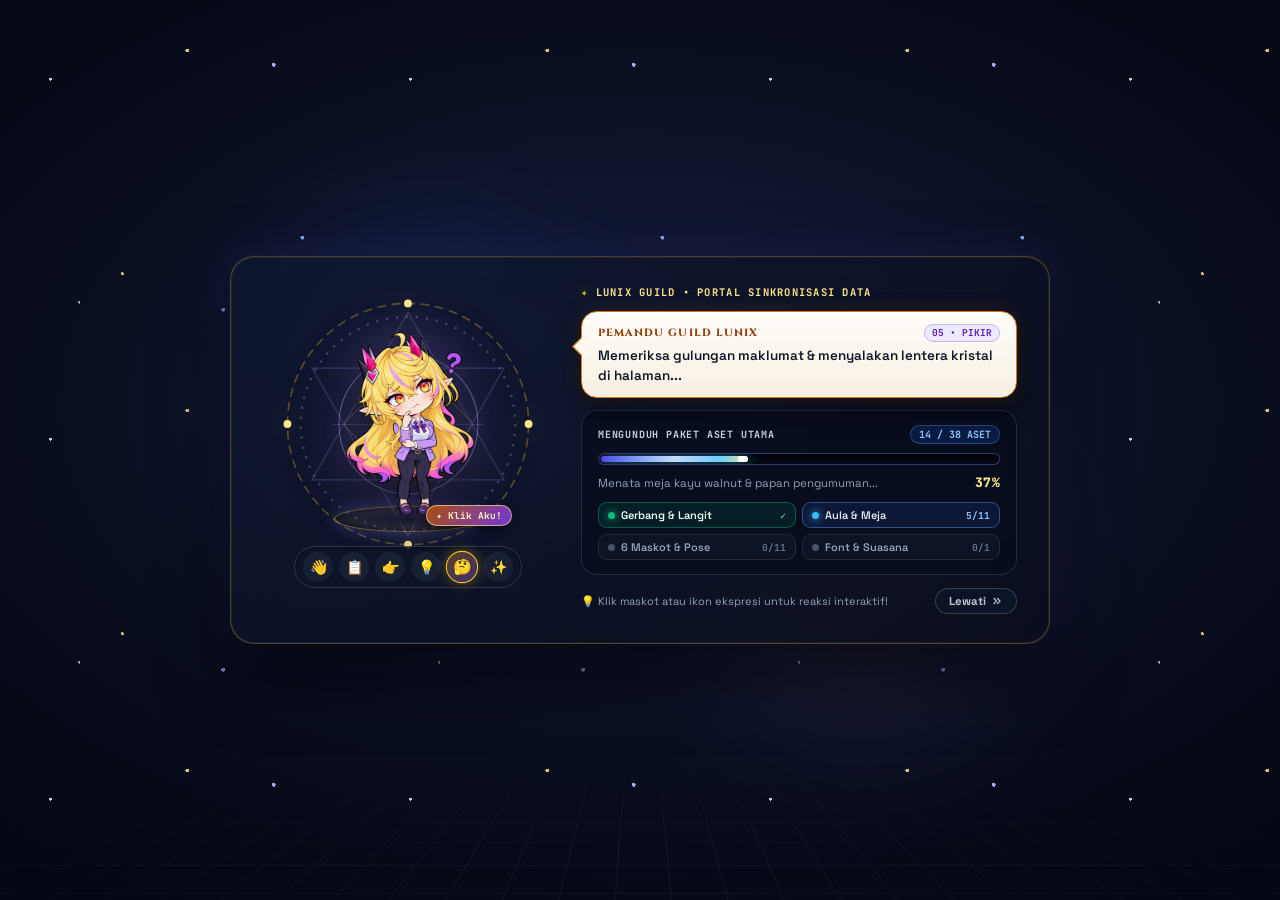
==== commit 740efa9c: "Production release: LUNIX Guild Portfolio Web (Optimized & Obfuscated)" ====
--- a/index.html
+++ b/index.html
@@ -1 +1 @@
-<!doctype html><html lang="id"><head><meta charset="UTF-8"><meta name="viewport" content="width=device-width,initial-scale=1"><meta name="description" content="LUNIX — a personal space for spreadsheet automation, web applications, and interactive experiments."><meta name="theme-color" content="#f5f7fa"><title>LUNIX — A Space for Ideas</title><link rel="icon" href="data:image/svg+xml,%3Csvg xmlns='http://www.w3.org/2000/svg' viewBox='0 0 80 80'%3E%3Crect width='80' height='80' rx='20' fill='%230b1324'/%3E%3Cpath d='M25 20v40h32' stroke='%23416dff' stroke-width='9' fill='none'/%3E%3C/svg%3E"><link rel="preconnect" href="https://fonts.googleapis.com"><link rel="preconnect" href="https://fonts.gstatic.com" crossorigin><link href="https://fonts.googleapis.com/css2?family=Cinzel:wght@600;700;800;900&family=JetBrains+Mono:wght@400;500;600&family=Space+Grotesk:wght@500;600;700;800&display=swap" rel="stylesheet"><link rel="stylesheet" href="splash.css"><link rel="stylesheet" href="styles.css"><link rel="stylesheet" href="entrance/entrance.css"><link rel="stylesheet" href="guild.css"><link rel="stylesheet" href="chapters.css"><link rel="stylesheet" href="showcase.css"><script src="splash.js" defer="defer"></script><script src="entrance/scene-config.js" defer="defer"></script><script src="app.js" defer="defer"></script><script src="entrance/entrance.js" defer="defer"></script><script src="showcase.js" defer="defer"></script></head><body class="gated"><div id="guild-splash" class="guild-splash" aria-label="Memuat Guild LUNIX" role="status" aria-live="polite"><div class="splash-backdrop" aria-hidden="true"><div class="splash-stars"></div><div class="splash-nebula nebula-left"></div><div class="splash-nebula nebula-right"></div><div class="splash-grid-floor"></div></div><div class="splash-shell"><div class="splash-character-stage"><div class="splash-rune-circle" aria-hidden="true"><svg viewBox="0 0 240 240" class="splash-rune-svg rune-outer-spin"><circle cx="120" cy="120" r="108" class="rune-ring ring-outer"></circle><circle cx="120" cy="120" r="96" class="rune-ring ring-ticks"></circle><polygon points="120,20 206,170 34,170" class="rune-poly"></polygon><polygon points="120,220 206,70 34,70" class="rune-poly"></polygon><circle cx="120" cy="12" r="3.5" class="rune-node"></circle><circle cx="120" cy="228" r="3.5" class="rune-node"></circle><circle cx="12" cy="120" r="3.5" class="rune-node"></circle><circle cx="228" cy="120" r="3.5" class="rune-node"></circle></svg> <svg viewBox="0 0 200 200" class="splash-rune-svg rune-inner-spin"><circle cx="100" cy="100" r="72" class="rune-ring ring-inner"></circle><path d="M100 22 L100 178 M22 100 L178 100" class="rune-cross"></path><rect x="52" y="52" width="96" height="96" rx="4" transform="rotate(45 100 100)" class="rune-diamond"></rect></svg></div><button type="button" id="splash-chibi-btn" class="splash-chibi-wrap" aria-label="Klik maskot Lunix untuk reaksi interaktif"><div id="splash-fx-layer" class="splash-fx-layer" aria-hidden="true"></div><img id="splash-chibi-img" class="splash-chibi" src="character/01-welcome.webp" alt="LUNIX Guild Mascot" width="220" height="220" draggable="false"><div class="splash-chibi-pedestal" aria-hidden="true"><span class="pedestal-ring"></span> <span class="splash-chibi-shadow"></span></div><span class="splash-tap-pill" id="splash-tap-pill">✦ Klik Aku!</span></button><div class="splash-pose-dock" id="splash-pose-dock" role="group" aria-label="Pilih ekspresi maskot"><button type="button" class="splash-pose-chip active" data-splash-pose="welcome" title="01 • Menyapa">👋</button> <button type="button" class="splash-pose-chip" data-splash-pose="explain" title="02 • Memandu">📋</button> <button type="button" class="splash-pose-chip" data-splash-pose="pointing" title="03 • Menunjuk">👉</button> <button type="button" class="splash-pose-chip" data-splash-pose="idea" title="04 • Ide Cemerlang">💡</button> <button type="button" class="splash-pose-chip" data-splash-pose="thinking" title="05 • Berpikir">🤔</button> <button type="button" class="splash-pose-chip" data-splash-pose="success" title="06 • Siap Tempur!">✨</button></div></div><div class="splash-console-col"><div class="splash-brand-eyebrow"><span class="splash-brand-gem">✦</span> <span id="splash-portal-title">LUNIX GUILD • PORTAL SINKRONISASI DATA</span></div><div class="splash-bubble" id="splash-bubble"><div class="splash-bubble-head"><span class="splash-bubble-tag" id="splash-bubble-tag">Pemandu Guild LUNIX</span> <span class="splash-pose-badge" id="splash-pose-badge">01 • SAPA</span></div><p class="splash-bubble-text" id="splash-status-text">Halo petualang! Sedang mengunduh data dunia &amp; ruang resepsi LUNIX Guild...</p></div><div class="splash-progress-card"><div class="splash-telemetry-top"><span class="splash-telemetry-label" id="splash-stage-label">MENGUNDUH PAKET ASET UTAMA</span> <span class="splash-asset-counter" id="splash-asset-counter">0 / 38 ASET</span></div><div class="splash-bar-outer"><div class="splash-bar-fill" id="splash-bar-fill" style="width:0%"><span class="splash-bar-sparkle"></span> <span class="splash-bar-comet"></span></div></div><div class="splash-info-row"><span class="splash-meta" id="splash-meta-text">Menyiapkan arsitektur gerbang &amp; langit...</span> <span class="splash-percent" id="splash-percent">0%</span></div><div class="splash-module-grid" id="splash-module-grid"><div class="splash-mod-pill is-loading" data-mod="gate"><span class="mod-dot"></span> <span class="mod-name" data-mod-label="gate">Gerbang &amp; Langit</span> <span class="mod-state">•••</span></div><div class="splash-mod-pill" data-mod="hall"><span class="mod-dot"></span> <span class="mod-name" data-mod-label="hall">Aula &amp; Meja</span> <span class="mod-state">•••</span></div><div class="splash-mod-pill" data-mod="cast"><span class="mod-dot"></span> <span class="mod-name" data-mod-label="cast">6 Maskot &amp; Pose</span> <span class="mod-state">•••</span></div><div class="splash-mod-pill" data-mod="core"><span class="mod-dot"></span> <span class="mod-name" data-mod-label="core">Font &amp; Suasana</span> <span class="mod-state">•••</span></div></div></div><div class="splash-footer-actions"><span class="splash-tip-mini" id="splash-tip-mini">💡 Tips: Klik maskot atau ikon ekspresi sambil menunggu unduhan</span> <button type="button" id="splash-skip-btn" class="splash-skip-btn" aria-label="Lewati proses memuat"><span id="splash-skip-label">Lewati</span> <svg width="12" height="12" viewBox="0 0 24 24" fill="none" stroke="currentColor" stroke-width="2.5" stroke-linecap="round" stroke-linejoin="round" aria-hidden="true"><polyline points="13 17 18 12 13 7"></polyline><polyline points="6 17 11 12 6 7"></polyline></svg></button></div></div></div></div><a class="skip" href="#works" data-i18n="skip">Langsung ke karya</a><header class="topbar"><div class="topbar-brand-wrap"><a class="brand" href="#home" aria-label="LUNIX home"><span class="brand-symbol"><svg viewBox="0 0 28 28" fill="none" class="brand-svg"><rect width="28" height="28" rx="7" fill="#0b1324"/><path d="M8 7v14h12" stroke="#416dff" stroke-width="2.6" stroke-linecap="round" stroke-linejoin="round"/><path d="M17 10l1.2 2.8L21 14l-2.8 1.2L17 18l-1.2-2.8L13 14l2.8-1.2L17 10z" fill="#7ba3ff"/></svg> </span><span class="brand-name">LUNIX<span class="brand-dot">✦</span></span></a></div><nav class="desktop-nav" aria-label="Main navigation"><button type="button" id="btn-return-gate" class="nav-pill nav-pill-gate" aria-label="Kembali ke halaman depan guild" title="Kembali ke halaman depan guild"><svg width="13" height="13" viewBox="0 0 24 24" fill="none" stroke="currentColor" stroke-width="2.2" stroke-linecap="round" stroke-linejoin="round" aria-hidden="true" style="opacity:.85;margin-right:2px"><path d="M3 21h18M3 10h18M5 10v11M19 10v11M9 10v11M15 10v11M4 10l8-7 8 7"/></svg> <span data-i18n="gateReturn">Depan Guild</span></button> <a href="#works" class="nav-pill" data-i18n="works">Karya</a> <a href="#about" class="nav-pill" data-i18n="about">Tentang</a> <a href="#contact" class="nav-pill" data-i18n="contact">Kontak</a></nav><div class="utilities"><button type="button" id="btn-return-gate-mobile" class="mobile-gate-btn" aria-label="Kembali ke halaman depan guild" title="Depan Guild"><svg width="14" height="14" viewBox="0 0 24 24" fill="none" stroke="currentColor" stroke-width="2.2" stroke-linecap="round" stroke-linejoin="round" aria-hidden="true"><path d="M3 21h18M3 10h18M5 10v11M19 10v11M9 10v11M15 10v11M4 10l8-7 8 7"/></svg></button> <button id="language" class="lang-switch-btn" aria-label="Switch language"><span class="lang-active">ID</span><span class="lang-divider">/</span><span class="lang-dim">EN</span></button> <button id="sound" class="sound-switch-btn" aria-pressed="true"><span class="sound-wave" aria-hidden="true"><i></i><i></i><i></i><i></i></span> <span id="sound-label">Suara: Aktif</span></button> <a href="#contact" class="topbar-cta"><span data-i18n="talkCta">Ngobrol</span> <span class="cta-arrow">↗</span></a></div></header><section id="gate" aria-label="LUNIX entrance"><header class="entrance-header"><span class="entrance-brand">LUNIX / ADVENTURERS' GUILD</span></header><div class="intro"><div><div class="eyebrow">A NEW ADVENTURE AWAITS</div><h1>LUNIX</h1></div><p>GUILD OF IDEAS &amp; ADVENTURES</p></div><div class="scene eco" data-phase="outside" aria-label="Depan gedung guild LUNIX dengan dua pintu yang dapat dibuka"><div class="atmosphere" aria-hidden="true"><div class="night-sky"><div class="stars"></div></div><div class="cloud-layer cloud-far"><img src="entrance/assets/clouds-far.png" alt="" decoding="async"></div><div class="cloud-layer cloud-near"><img src="entrance/assets/clouds-near.png" alt="" decoding="async"></div><div class="sky-night-tint"></div><div class="celestial sun"><div class="orb"><img src="entrance/assets/sun-realistic-v7.png" alt=""></div></div><div class="celestial moon"><div class="orb"><img src="entrance/assets/moon-realistic-v7.png" alt=""></div></div></div><div class="surround-ground" aria-hidden="true"><div class="night-surround"></div></div><div class="world"><img class="courtyard" src="entrance/assets/courtyard.png" alt="Halaman batu dan rumput"><div class="tree-shadow" aria-hidden="true"></div><div class="contact-shadow" aria-hidden="true"></div><div class="entrance" aria-hidden="true"><div class="interior"><img src="entrance/assets/guild-interior-windowless-v7.png" alt=""></div><div class="door left"><img src="entrance/assets/door-left.png" alt=""></div><div class="door right"><img src="entrance/assets/door-right.png" alt=""></div></div><div class="lintel-shade" aria-hidden="true"></div><img class="facade" src="entrance/assets/guild-facade-bare-banners-v8.png" alt="Gedung guild batu putih dan kayu walnut, dengan lambang bulan dan kristal biru"><div class="guild-banner banner-a" aria-hidden="true"><div class="banner-section"><div class="banner-surface"><img src="entrance/assets/guild-banner-cloth-v8.png" alt="" style="left:-58.715596%;top:-18.629408%;width:217.431193%;height:441.516966%"></div><div class="banner-section"><div class="banner-surface"><img src="entrance/assets/guild-banner-cloth-v8.png" alt="" style="left:-58.715596%;top:-118.629408%;width:217.431193%;height:441.516966%"></div><div class="banner-section"><div class="banner-surface"><img src="entrance/assets/guild-banner-cloth-v8.png" alt="" style="left:-58.715596%;top:-218.629408%;width:217.431193%;height:441.516966%"></div><div class="banner-section"><div class="banner-surface"><img src="entrance/assets/guild-banner-cloth-v8.png" alt="" style="left:-58.715596%;top:-318.629408%;width:217.431193%;height:441.516966%"></div></div></div></div></div></div><div class="guild-banner banner-b" aria-hidden="true"><div class="banner-section"><div class="banner-surface"><img src="entrance/assets/guild-banner-cloth-v8.png" alt="" style="left:-58.715596%;top:-18.629408%;width:217.431193%;height:441.516966%"></div><div class="banner-section"><div class="banner-surface"><img src="entrance/assets/guild-banner-cloth-v8.png" alt="" style="left:-58.715596%;top:-118.629408%;width:217.431193%;height:441.516966%"></div><div class="banner-section"><div class="banner-surface"><img src="entrance/assets/guild-banner-cloth-v8.png" alt="" style="left:-58.715596%;top:-218.629408%;width:217.431193%;height:441.516966%"></div><div class="banner-section"><div class="banner-surface"><img src="entrance/assets/guild-banner-cloth-v8.png" alt="" style="left:-58.715596%;top:-318.629408%;width:217.431193%;height:441.516966%"></div></div></div></div></div></div><div class="guild-banner banner-c" aria-hidden="true"><div class="banner-section"><div class="banner-surface"><img src="entrance/assets/guild-banner-cloth-v8.png" alt="" style="left:-58.715596%;top:-18.629408%;width:217.431193%;height:441.516966%"></div><div class="banner-section"><div class="banner-surface"><img src="entrance/assets/guild-banner-cloth-v8.png" alt="" style="left:-58.715596%;top:-118.629408%;width:217.431193%;height:441.516966%"></div><div class="banner-section"><div class="banner-surface"><img src="entrance/assets/guild-banner-cloth-v8.png" alt="" style="left:-58.715596%;top:-218.629408%;width:217.431193%;height:441.516966%"></div><div class="banner-section"><div class="banner-surface"><img src="entrance/assets/guild-banner-cloth-v8.png" alt="" style="left:-58.715596%;top:-318.629408%;width:217.431193%;height:441.516966%"></div></div></div></div></div></div><div class="guild-banner banner-d" aria-hidden="true"><div class="banner-section"><div class="banner-surface"><img src="entrance/assets/guild-banner-cloth-v8.png" alt="" style="left:-58.715596%;top:-18.629408%;width:217.431193%;height:441.516966%"></div><div class="banner-section"><div class="banner-surface"><img src="entrance/assets/guild-banner-cloth-v8.png" alt="" style="left:-58.715596%;top:-118.629408%;width:217.431193%;height:441.516966%"></div><div class="banner-section"><div class="banner-surface"><img src="entrance/assets/guild-banner-cloth-v8.png" alt="" style="left:-58.715596%;top:-218.629408%;width:217.431193%;height:441.516966%"></div><div class="banner-section"><div class="banner-surface"><img src="entrance/assets/guild-banner-cloth-v8.png" alt="" style="left:-58.715596%;top:-318.629408%;width:217.431193%;height:441.516966%"></div></div></div></div></div></div><div class="plaque"><img src="entrance/assets/guild-wordmark-refined-v8.png" alt="LUNIX GUILD"></div><div class="prop planter left"><img src="entrance/assets/stone-planter.png" alt=""><img class="foliage" src="entrance/assets/stone-planter.png" alt="" aria-hidden="true"></div><div class="prop planter right"><img src="entrance/assets/stone-planter.png" alt=""><img class="foliage" src="entrance/assets/stone-planter.png" alt="" aria-hidden="true"></div><div class="prop lantern left"><img src="entrance/assets/crystal-lantern.png" alt=""><div class="lamp-glow"></div></div><div class="prop lantern right"><img src="entrance/assets/crystal-lantern.png" alt=""><div class="lamp-glow"></div></div><div class="night-shade" aria-hidden="true"></div><div class="night-lights" aria-hidden="true"><div class="window-bloom"></div><img class="window-lights" src="entrance/assets/window-lights-v9.svg" alt=""></div></div><div class="ground-life" aria-hidden="true"><svg viewBox="0 0 24 16" style="--start-x:2%;--start-y:91%;--travel:22vw;--duration:19s;--delay:-5s"><path d="M1 14Q2 1 22 2Q20 16 1 14Z"/><path d="M1 14 18 4" fill="none"/></svg> <svg viewBox="0 0 24 16" style="--start-x:77%;--start-y:93%;--travel:18vw;--duration:23s;--delay:-13s"><path d="M1 14Q2 1 22 2Q20 16 1 14Z"/><path d="M1 14 18 4" fill="none"/></svg> <svg viewBox="0 0 24 16" style="--start-x:9%;--start-y:97%;--travel:24vw;--duration:27s;--delay:-17s"><path d="M1 14Q2 1 22 2Q20 16 1 14Z"/><path d="M1 14 18 4" fill="none"/></svg> <svg viewBox="0 0 24 16" style="--start-x:81%;--start-y:88%;--travel:-17vw;--duration:31s;--delay:-8s"><path d="M1 14Q2 1 22 2Q20 16 1 14Z"/><path d="M1 14 18 4" fill="none"/></svg> <svg viewBox="0 0 24 16" style="--start-x:19%;--start-y:90%;--travel:-20vw;--duration:29s;--delay:-22s"><path d="M1 14Q2 1 22 2Q20 16 1 14Z"/><path d="M1 14 18 4" fill="none"/></svg><div class="ground-mist"><div class="mist-bank left"></div><div class="mist-bank right"></div></div></div></div><div class="landing-vignette" aria-hidden="true"></div><div class="actionbar"><div class="gate-ready-companion" id="gate-ready-companion"><img src="character/01-welcome.webp" alt="" class="gate-companion-avatar" id="gate-companion-avatar" width="32" height="32" draggable="false"> <span class="gate-companion-dot"></span> <span class="gate-companion-text" id="gate-companion-text" data-i18n="gateCompanionReady">Gerbang Siap • Silakan Masuk</span></div><div class="buttons"><button id="open" class="primary enter-guild-btn" type="button" aria-expanded="false" disabled="disabled">MASUK</button></div><p id="status" role="status">Pintu tertutup. Buka untuk melihat aula guild di baliknya.</p></div><details><summary>Pengaturan suasana</summary><div class="controls"><label><input id="near" type="checkbox"> Dekati pintu</label> <label><input id="wind" type="checkbox" checked="checked"> Angin banner</label> <label><input id="decor" type="checkbox" checked="checked"> Dekorasi</label> <label>Waktu <select id="timeMode"><option value="auto">Otomatis · 20 detik</option><option value="day">Siang</option><option value="night">Malam</option></select></label> <label><input id="eco" type="checkbox" checked="checked"> Mode hemat</label> <label><input id="motion" type="checkbox" checked="checked"> Animasi suasana</label> <label><input id="inspect" type="checkbox"> Batas penempatan</label></div><p class="notes">Siklus siang–malam 20 detik, lampu pintu berpasangan dan jendela menyala saat malam.</p></details><div id="loadStatus" role="status">Memuat gambar…</div><div class="gate-flash" aria-hidden="true"></div></section><main id="main" inert><div class="guild-viewport" id="guild-viewport"><div class="guild-layer-bg" aria-hidden="true"><img class="guild-bg-img" src="guild/guild-interior.png" alt="" draggable="false"><div class="guild-ambient-light"></div></div><div class="guild-stage" id="guild-stage"><div class="guild-emblem" aria-hidden="true"><img src="guild/lunix-wall-emblem.png" alt="LUNIX Guild Emblem" draggable="false"></div><aside class="guild-board-secondary" aria-label="Guild Navigation & Status"><img class="guild-board-secondary-img" src="guild/guild-noticeboard.png" alt="" draggable="false"><div class="guild-sec-reading"><div class="guild-sec-badge"><span class="guild-sec-badge-dot"></span> <span data-i18n="guildBadge">LUNIX GUILD</span></div><div class="guild-sec-title" data-i18n="guildFiles">DAFTAR BERKAS</div><nav class="guild-nav-list" aria-label="Navigasi Papan Guild"><button class="guild-nav-btn active" data-guild-target="intro"><span data-i18n="navIntro">Intro</span> <span class="nav-num">01</span></button> <button class="guild-nav-btn" data-guild-target="about"><span data-i18n="navAbout">Tentang</span> <span class="nav-num">02</span></button> <button class="guild-nav-btn" data-guild-target="projects"><span data-i18n="navWorks">Karya</span> <span class="nav-num">03</span></button> <button class="guild-nav-btn" data-guild-target="contact"><span data-i18n="navContact">Kontak</span> <span class="nav-num">04</span></button></nav><div class="guild-sec-tip" data-i18n="guildTip">Klik berkas atau objek meja ✦</div></div></aside><section class="guild-board-wide-wrap" id="guild-board-wide-wrap" aria-label="Papan Konten Utama LUNIX Guild"><img class="guild-board-wide-img" src="guild/guild-noticeboard-wide.png" alt="Papan Konten Utama" draggable="false"><div class="guild-main-reading" id="guild-main-reading"><div class="guild-section-content" id="guild-section-content"><article class="guild-pane active" id="pane-intro" data-pane="intro"><div class="guild-status-ribbon board-stagger-1"><div class="ribbon-status-left"><span class="ribbon-live-dot" aria-hidden="true"></span> <span class="ribbon-live-text" data-i18n="introRibbonLive">AULA GUILD AKTIF • OPEN FOR QUESTS</span></div><div class="ribbon-metrics-group"><button type="button" class="ribbon-metric-pill interactive-pill" data-guild-jump="projects" title="Lihat 3 Misi Utama + 2 Utilitas"><span class="metric-icon">⚔️</span> <span data-i18n="introMetricQuests">5 Arsip Karya</span></button> <span class="ribbon-metric-pill"><span class="metric-icon">🛡️</span> <span data-i18n="introMetricPrivacy">100% Client-Side</span> </span><span class="ribbon-metric-pill gold-pill"><span class="metric-icon">★</span> <span data-i18n="introMetricRank">Rank S+ Craft</span></span></div></div><div class="guild-proclamation-grid board-stagger-2"><div class="guild-proclamation-main"><div class="guild-proclamation-eyebrow"><span class="rune-bracket">◈</span> <span class="eyebrow-line"></span> <span class="eyebrow-text" data-i18n="welcome">MAKLUMAT RESMI RESEPSIONIS GUILD • EST. 2026</span> <span class="eyebrow-line"></span> <span class="rune-bracket">◈</span></div><h2 class="guild-pane-title"><span class="title-lead">WHERE LOGIC MEETS CRAFTSMANSHIP</span> <span class="title-highlight">TURNING IDEAS INTO LIVING SYSTEMS.</span></h2><p class="guild-pane-desc" data-i18n="intro">Menempa otomatisasi spreadsheet berpresisi tinggi, aplikasi web tangguh, dan eksplorasi interaktif dari rasa penasaran menjadi solusi nyata yang siap diuji.</p><div class="guild-action-row"><button type="button" class="guild-btn-primary" data-guild-jump="projects"><span data-i18n="introBtnWorks">📜 Jelajahi Seluruh Karya</span> <span class="btn-arrow-anim">↗</span></button> <button type="button" class="guild-btn-secondary" data-guild-jump="about"><span data-i18n="about">Buku Catatan Guild</span> <span>📖</span></button> <button type="button" class="guild-btn-secondary" data-guild-jump="contact"><span data-i18n="talkCta">Resepsionis Guild</span> <span>🔔</span></button></div></div><div class="guild-stacked-papers-wrap" id="guild-stacked-papers" title="Klik untuk melihat Komisi & Karya Pilihan Guild"><span class="paper-sparkle sp-1" aria-hidden="true">✦</span> <span class="paper-sparkle sp-2" aria-hidden="true">◈</span><div class="paper-chibi-cameo" aria-hidden="true"><img src="character/03-point-right.webp" alt="" class="paper-chibi-img" draggable="false"></div><div class="stacked-paper-layer paper-underlay" aria-hidden="true"><img src="quest-papers/quest-paper-02-weathered.png" alt="" class="stacked-paper-img" draggable="false"></div><div class="stacked-paper-layer paper-overlay"><img src="quest-papers/quest-paper-03-sapphire.png" alt="Lembaran Misi Sapphire Guild" class="stacked-paper-img" draggable="false"><div class="stacked-paper-content"><div class="paper-top-rank"><span class="paper-rank-pill">RANK S+</span> <span class="paper-pin-icon" aria-hidden="true">📍</span></div><h4 class="paper-quest-title" data-i18n="paperCommissionTitle">OPEN COMMISSION</h4><p class="paper-quest-desc" data-i18n="paperCommissionDesc">Otomasi Spreadsheet &amp; Web Apps Kustom</p><div class="paper-quest-footer"><button type="button" class="paper-action-btn" data-guild-jump="contact"><span data-i18n="paperCommissionBtn">Kirim Pesan</span> <span>↗</span></button></div></div><div class="guild-seal-badge mini-seal" title="Segel Resmi Guild"><svg viewBox="0 0 100 100" class="guild-seal-svg seal-spin-slow" aria-hidden="true"><circle cx="50" cy="50" r="45" stroke="currentColor" stroke-width="2" stroke-dasharray="4 2.5" fill="none" opacity="0.9"/><circle cx="50" cy="50" r="38" stroke="currentColor" stroke-width="1.2" fill="none" opacity="0.75"/><path id="seal-text-path-mini" d="M 17,50 A 33,33 0 1,1 83,50 A 33,33 0 1,1 17,50" fill="none"/><text font-family="'JetBrains Mono', monospace" font-size="8.5" font-weight="800" fill="currentColor" letter-spacing="1.2"><textPath href="#seal-text-path-mini" startOffset="50%" text-anchor="middle">★ LUNIX GUILD ARCHIVE • 2026 ★</textPath></text><circle cx="50" cy="50" r="14" fill="currentColor" opacity="0.12"/><polygon points="50,38 53,46 62,50 53,54 50,62 47,54 38,50 47,46" fill="currentColor"/></svg></div></div></div></div><div class="guild-welcome-pillars board-stagger-3"><div class="guild-pillar-card pillar-theme-sapphire" data-guild-jump="projects"><div class="pillar-art-banner banner-quests" aria-hidden="true"><div class="banner-shimmer"></div><img src="guild/lunix-wall-emblem.png" alt="" class="pillar-banner-prop prop-emblem" draggable="false"><div class="pillar-mini-ranks"><span class="mini-rk rk-s">RANK S</span> <span class="mini-rk rk-a">RANK A</span> <span class="mini-rk rk-sp">3D SP</span></div></div><div class="pillar-top-row"><span class="pillar-gem">📜</span> <span class="pillar-chip" data-i18n="pillar1Chip">03 / KARYA</span></div><h3 class="pillar-title" data-i18n="pillar1Title">Papan Misi Utama</h3><p class="pillar-desc" data-i18n="pillar1Desc">Jelajahi karya unggulan guild: live demo absensi &amp; payroll, pipeline otomatisasi spreadsheet, dan 3D showcase McLaren.</p><span class="pillar-action"><span data-i18n="pillar1Action">Lihat Lembaran Misi</span> <span>↗</span></span></div><div class="guild-pillar-card pillar-theme-amber" data-guild-jump="about"><div class="pillar-art-banner banner-chronicle" aria-hidden="true"><div class="banner-shimmer"></div><img src="guild/guild-book.png" alt="" class="pillar-banner-prop prop-tome" draggable="false"><div class="pillar-floating-runes"><span class="fl-rune r1">◈</span> <span class="fl-rune r2">✦</span> <span class="fl-rune r3" data-i18n="pillar2RuneTag">KARYA</span></div></div><div class="pillar-top-row"><span class="pillar-gem">📖</span> <span class="pillar-chip" data-i18n="pillar2Chip">02 / TENTANG</span></div><h3 class="pillar-title" data-i18n="pillar2Title">Catatan Pengrajin</h3><p class="pillar-desc" data-i18n="pillar2Desc">Kisah identitas LUNIX, atribut keahlian pengrajin, serta 3 tahapan penempaan solusi praktis tanpa bloat.</p><span class="pillar-action"><span data-i18n="pillar2Action">Baca Catatan Guild</span> <span>↗</span></span></div><div class="guild-pillar-card pillar-theme-emerald" data-guild-jump="contact" id="pillar-card-bell"><div class="pillar-art-banner banner-reception" aria-hidden="true"><div class="banner-shimmer"></div><div class="bell-ring-waves"><span class="wave-arc left-arc">(</span> <img src="guild/service-bell.png" alt="" class="pillar-banner-prop prop-bell-mini" draggable="false"> <span class="wave-arc right-arc">)</span></div><span class="reception-open-tag">TING! ✦</span></div><div class="pillar-top-row"><span class="pillar-gem">🔔</span> <span class="pillar-chip" data-i18n="pillar3Chip">04 / KONTAK</span></div><h3 class="pillar-title" data-i18n="pillar3Title">Meja Resepsionis</h3><p class="pillar-desc" data-i18n="pillar3Desc">Punya ide proyek, tantangan spreadsheet, atau sekadar ingin menyapa? Kirim tiket komisi ke meja resepsionis.</p><span class="pillar-action"><span data-i18n="pillar3Action">Temui Resepsionis</span> <span>↗</span></span></div></div></article><article class="guild-pane" id="pane-about" data-pane="about"><div class="guild-pane-eyebrow board-stagger-1"><span class="eyebrow-star">✦</span> <span data-i18n="aboutLabel">02 / DI BALIK LUNIX</span> <span class="guild-eyebrow-chip" data-i18n="guildChronicle">CATATAN RESEPSI GUILD</span></div><div class="guild-master-sheet board-stagger-1"><button type="button" class="master-avatar-card" id="about-chibi-toggle" title="Klik maskot Lunix untuk ganti ekspresi!"><div class="master-avatar-aura" aria-hidden="true"></div><img src="character/04-idea.webp" alt="Lunix Mascot Craftsman" class="master-chibi-img" id="about-chibi-img" draggable="false"> <span class="master-class-pill" id="about-chibi-role" data-i18n="masterClass">PERAJIN SISTEM</span> <span class="master-click-hint" data-i18n="masterClickHint">✦ Klik Ekspresi</span></button><div class="master-info-col"><div class="master-title-row"><div><h2 class="guild-pane-title master-headline" data-i18n="aboutTitle">Rasa penasaran, <em>tanpa batas.</em></h2><p class="guild-pane-desc master-lead" data-i18n="storyLead">Kalau sebuah ide menarik perhatianku, aku ingin memahami cara kerjanya—lalu mencoba membuatnya.</p></div><div class="master-craft-crest"><span class="crest-star" aria-hidden="true">✦</span> <span class="crest-label" data-i18n="masterGuildTag">KARYA MANDIRI</span></div></div><div class="capability-badges-grid" role="list" aria-label="Lencana Kemampuan Utama"><button type="button" class="cap-badge-card cap-amber" data-cap-key="sheet" role="listitem"><span class="cap-badge-icon" aria-hidden="true"><svg viewBox="0 0 24 24" width="14" height="14" fill="none" stroke="currentColor" stroke-width="2.2" stroke-linecap="round" stroke-linejoin="round"><rect x="3" y="3" width="18" height="18" rx="2"/><path d="M3 9h18M9 21V9"/></svg> </span><span class="cap-badge-body"><span class="cap-badge-top"><strong class="cap-badge-title" data-i18n="capSheetTitle">Otomasi Spreadsheet &amp; Script</strong> <span class="cap-badge-tag" data-i18n="capSheetTag">OTOMASI</span> </span><span class="cap-badge-sub" data-i18n="capSheetSub">Formula dinamis, validasi rapi &amp; rekap instan</span></span></button> <button type="button" class="cap-badge-card cap-blue" data-cap-key="web" role="listitem"><span class="cap-badge-icon" aria-hidden="true"><svg viewBox="0 0 24 24" width="14" height="14" fill="none" stroke="currentColor" stroke-width="2.2" stroke-linecap="round" stroke-linejoin="round"><rect x="2" y="4" width="20" height="16" rx="2"/><path d="M2 8h20M6 6h.01M9 6h.01"/></svg> </span><span class="cap-badge-body"><span class="cap-badge-top"><strong class="cap-badge-title" data-i18n="capWebTitle">Aplikasi Web Mandiri</strong> <span class="cap-badge-tag" data-i18n="capWebTag">WEB APP</span> </span><span class="cap-badge-sub" data-i18n="capWebSub">Sistem ringkas siap pakai langsung di browser</span></span></button> <button type="button" class="cap-badge-card cap-violet" data-cap-key="ui3d" role="listitem"><span class="cap-badge-icon" aria-hidden="true"><svg viewBox="0 0 24 24" width="14" height="14" fill="none" stroke="currentColor" stroke-width="2.2" stroke-linecap="round" stroke-linejoin="round"><path d="M12 2L2 7l10 5 10-5-10-5z"/><path d="M2 17l10 5 10-5"/><path d="M2 12l10 5 10-5"/></svg> </span><span class="cap-badge-body"><span class="cap-badge-top"><strong class="cap-badge-title" data-i18n="cap3dTitle">Eksplorasi 3D &amp; UI Taktil</strong> <span class="cap-badge-tag" data-i18n="cap3dTag">INTERAKTIF</span> </span><span class="cap-badge-sub" data-i18n="cap3dSub">Panggung WebGL mulus &amp; antarmuka berkarakter</span></span></button> <button type="button" class="cap-badge-card cap-emerald" data-cap-key="privacy" role="listitem"><span class="cap-badge-icon" aria-hidden="true"><svg viewBox="0 0 24 24" width="14" height="14" fill="none" stroke="currentColor" stroke-width="2.2" stroke-linecap="round" stroke-linejoin="round"><path d="M12 22s8-4 8-10V5l-8-3-8 3v7c0 6 8 10 8 10z"/><path d="m9 12 2 2 4-4"/></svg> </span><span class="cap-badge-body"><span class="cap-badge-top"><strong class="cap-badge-title" data-i18n="capPrivacyTitle">Lokal &amp; Privasi Terjaga</strong> <span class="cap-badge-tag" data-i18n="capPrivacyTag">PRIVASI</span> </span><span class="cap-badge-sub" data-i18n="capPrivacySub">Ringan tanpa bloat &amp; data aman di perangkat</span></span></button></div></div></div><div class="guild-about-story-grid board-stagger-2"><div class="guild-story-card"><div class="guild-story-badge"><span class="badge-rune">◈</span> <span data-i18n="storyTagOrigin">IDENTITAS &amp; ASAL-USUL</span></div><p class="guild-story-text" data-i18n="story">Dulu, LuniX adalah namaku saat bermain game. Sekarang, LUNIX menjadi ruang untuk semua hal yang ingin kubuat: alat yang mempermudah pekerjaan, aplikasi yang berguna, dan dunia kecil untuk dijelajahi.</p></div><div class="guild-story-card"><div class="guild-story-badge"><span class="badge-rune">✦</span> <span data-i18n="storyTagPartner">KOLABORASI &amp; EKSPERIMEN</span></div><p class="guild-story-text" data-i18n="aboutPartner">Meski orang di baliknya tetap aku, LUNIX terasa seperti partner. Tempat rasa penasaran berubah menjadi eksperimen nyata, didukung otomatisasi cerdas dan rasa ingin tahu.</p></div></div><div class="guild-sub-header board-stagger-3"><span class="sub-header-gem">💎</span> <span data-i18n="processTitle">TIGA PILAR PROSES KREATIF GUILD</span></div><div class="guild-workflow-steps board-stagger-3"><div class="guild-step-card step-theme-1"><div class="guild-step-top"><div class="step-medallion med-blue" aria-hidden="true"><svg viewBox="0 0 24 24" width="16" height="16" fill="none" stroke="currentColor" stroke-width="2.2" stroke-linecap="round" stroke-linejoin="round"><circle cx="11" cy="11" r="7"></circle><line x1="21" y1="21" x2="16.65" y2="16.65"></line><line x1="11" y1="8" x2="11" y2="14"></line><line x1="8" y1="11" x2="14" y2="11"></line></svg></div><span class="step-num">01</span> <span class="step-phase" data-i18n="step1Phase">DECONSTRUCT</span></div><h4 class="step-title" data-i18n="understand">Pahami</h4><p class="step-desc" data-i18n="understandDesc">Menganalisis akar kebutuhan operasional, alur data riil, dan titik hambatan yang ingin diatasi.</p><span class="step-flow-arrow" aria-hidden="true">❯</span></div><div class="guild-step-card step-theme-2"><div class="guild-step-top"><div class="step-medallion med-amber" aria-hidden="true"><svg viewBox="0 0 24 24" width="16" height="16" fill="none" stroke="currentColor" stroke-width="2.2" stroke-linecap="round" stroke-linejoin="round"><path d="M9 3h6"></path><path d="M10 3v5.4a2 2 0 0 1-.5 1.3L4.7 16a2.5 2.5 0 0 0 1.9 4.1h10.8a2.5 2.5 0 0 0 1.9-4.1l-4.8-6.3a2 2 0 0 1-.5-1.3V3"></path><path d="M7 15h10"></path></svg></div><span class="step-num">02</span> <span class="step-phase" data-i18n="step2Phase">EXPERIMENT</span></div><h4 class="step-title" data-i18n="experiment">Coba</h4><p class="step-desc" data-i18n="experimentDesc">Meramu formula spreadsheet, sandbox prototipe browser, dan arsitektur database lokal.</p><span class="step-flow-arrow" aria-hidden="true">❯</span></div><div class="guild-step-card step-theme-3"><div class="guild-step-top"><div class="step-medallion med-emerald" aria-hidden="true"><svg viewBox="0 0 24 24" width="16" height="16" fill="none" stroke="currentColor" stroke-width="2.2" stroke-linecap="round" stroke-linejoin="round"><polygon points="12 2 15.09 8.26 22 9.27 17 14.14 18.18 21.02 12 17.77 5.82 21.02 7 14.14 2 9.27 8.91 8.26 12 2"></polygon></svg></div><span class="step-num">03</span> <span class="step-phase" data-i18n="step3Phase">DELIVER</span></div><h4 class="step-title" data-i18n="create">Wujudkan</h4><p class="step-desc" data-i18n="createDesc">Menghasilkan alat siap pakai yang praktis, cepat, aman, dan mempermudah tugas nyata.</p></div></div><div class="guild-sub-header board-stagger-4" style="margin-top:8px"><span class="sub-header-gem">⚔</span> <span data-i18n="arsenalLabel">ARSENAL ALAT &amp; BIDANG KEAHLIAN (KLIK RUNE)</span></div><div class="guild-arsenal-grid board-stagger-4"><div class="guild-arsenal-card"><div class="guild-arsenal-header"><span class="guild-arsenal-icon">📊</span><div><b data-i18n="arsenalAutoTitle">Otomatisasi Spreadsheet &amp; Data</b> <span class="guild-arsenal-sub" data-i18n="arsenalAutoSub">Efisiensi operasional harian</span></div></div><div class="guild-stack-pills amber-pills"><button type="button" class="arsenal-rune-pill" data-rune-tip="Formula matriks dinamis tanpa lag untuk ribuan baris data.">Excel Formula</button> <button type="button" class="arsenal-rune-pill" data-rune-tip="Arsitektur multi-sheet terhubung dengan kontrol validasi ketat.">Google Sheets</button> <button type="button" class="arsenal-rune-pill" data-rune-tip="Otomasi pengiriman email, trigger terjadwal, dan ekspor berkas.">Apps Script</button> <button type="button" class="arsenal-rune-pill" data-rune-tip="Kalkulasi PPh21, BPJS, lembur, dan kliring bank 1-klik.">Payroll System</button> <button type="button" class="arsenal-rune-pill" data-rune-tip="Pivot & dashboard KPI real-time siap cetak untuk eksekutif.">Automated Rekap</button> <button type="button" class="arsenal-rune-pill" data-rune-tip="Pembuatan ratusan slip PDF resmi langsung di dalam alur kerja.">Client-Side PDF</button></div></div><div class="guild-arsenal-card"><div class="guild-arsenal-header"><span class="guild-arsenal-icon">🌐</span><div><b data-i18n="arsenalWebTitle">Aplikasi Web &amp; Eksperimen Digital</b> <span class="guild-arsenal-sub" data-i18n="arsenalWebSub">Interaktif, privat &amp; mandiri</span></div></div><div class="guild-stack-pills blue-pills"><button type="button" class="arsenal-rune-pill" data-rune-tip="Database langsung di browser pengunjung—aman tanpa server pihak ketiga!">IndexedDB Sandbox</button> <button type="button" class="arsenal-rune-pill" data-rune-tip="Visualisasi 3D real-time 60 FPS dengan kontrol kamera orbit 360°.">WebGL &amp; 3D Stage</button> <button type="button" class="arsenal-rune-pill" data-rune-tip="Kode ringan, cepat dimuat, dan bebas ketergantungan framework berat.">Vanilla Modern JS</button> <button type="button" class="arsenal-rune-pill" data-rune-tip="Antarmuka bertema RPG taktil yang proporsional di desktop & mobile.">Tactile RPG UI</button> <button type="button" class="arsenal-rune-pill" data-rune-tip="Privasi dokumen terjaga karena seluruh pemrosesan berjalan lokal.">Zero Cloud Upload</button> <button type="button" class="arsenal-rune-pill" data-rune-tip="Iterasi cepat berbantuan AI yang diaudit & dipoles presisi oleh manusia.">AI-Assisted Craft</button></div></div></div><div class="guild-about-footer board-stagger-4"><div class="guild-about-actions"><button type="button" class="guild-btn-primary" data-guild-jump="projects"><span data-i18n="exploreProjects">Lihat Bukti Karya (Section 03)</span> <span>↗</span></button> <button type="button" class="guild-btn-secondary" data-guild-jump="contact"><span data-i18n="talkCta">Resepsionis &amp; Kontak</span> <span>🔔</span></button></div><div class="guild-about-status"><span class="status-pulse" aria-hidden="true"></span> <span data-i18n="aboutStatusTip">Catatan Guild Aktif • Siap Berkolaborasi</span></div></div></article><article class="guild-pane" id="pane-projects" data-pane="projects"><div class="guild-pane-eyebrow board-stagger-1"><span class="rune-bracket">◈</span> <span class="eyebrow-line"></span> <span data-i18n="selected">03 / PAPAN MISI &amp; KARYA UNGGULAN GUILD</span> <span class="eyebrow-line"></span> <span class="guild-eyebrow-chip" data-i18n="worksActiveChip">5 ARSIP AKTIF</span></div><div class="guild-works-top-bar board-stagger-1"><div><h2 class="guild-pane-title"><span class="title-lead" data-i18n="worksLeadTitle">KARYA PILIHAN &amp; MISI UTAMA</span> <span class="title-highlight" data-i18n="worksSubTitle">DARI IDE MENJADI SISTEM NYATA.</span></h2><p class="guild-pane-desc" style="margin-bottom:4px" data-i18n="worksDesc">Pilih lembaran misi di bawah untuk mencoba live demo sandbox, menelusuri galeri pipeline spreadsheet, atau menjelajahi 3D web showcase McLaren.</p></div></div><div class="guild-quest-bulletin-grid grand-quest-grid board-stagger-2"><div class="guild-quest-notice quest-rank-s" data-quest-target="payroll-demo"><div class="quest-pushpin" aria-hidden="true"></div><div class="quest-notice-top"><span class="quest-rank-badge rank-s">RANK S • APP</span> <span class="quest-stamp stamp-trial" data-i18n="stampTrial">SIAP DICOBA ⚡</span></div><a href="https://lunix-213.github.io/lunix-demo-gaji/" target="_blank" rel="noopener noreferrer" class="quest-preview-stage preview-payroll" aria-label="Pratinjau Attendance & Payroll Sandbox"><div class="preview-payroll-grid"><div class="mini-cal-card"><div class="mini-cal-head"><span class="cal-dot green"></span> <span>PRESENSI LIVE</span></div><div class="mini-cal-cells"><span class="c-ok">✓</span><span class="c-ok">✓</span><span class="c-ok">✓</span><span class="c-wfh">W</span> <span class="c-ok">✓</span><span class="c-ok">✓</span><span class="c-pulse">📸</span><span class="c-idle">·</span></div></div><div class="mini-slip-card"><span class="mini-slip-tag">SLIP OTOMATIS</span><div class="mini-slip-bar b1"></div><div class="mini-slip-bar b2"></div><span class="mini-slip-total">THP ✓ READY</span></div></div><span class="preview-hover-cta" data-i18n="previewLaunchSandbox">⚡ Coba Live Sandbox ↗</span></a><h4 class="quest-notice-title">Attendance &amp; Payroll Sandbox</h4><p class="quest-notice-desc" data-i18n="payrollCardDesc">Aplikasi absensi kalender presensi, unggah foto bukti, perhitungan jam kerja, dan generator slip gaji interaktif tanpa server eksternal.</p><div class="quest-tags-row"><span>Kalender Absensi</span> <span>Foto Bukti</span> <span>IndexedDB</span> <span>Slip Gaji</span></div><div class="quest-notice-footer"><a href="#project/payroll" class="quest-sub-link" data-i18n="questInfoBtn">Info</a> <a href="https://lunix-213.github.io/lunix-demo-gaji/" target="_blank" rel="noopener noreferrer" class="quest-action-link primary-link"><span data-i18n="questPayrollBtn">Buka Demo Sandbox</span> <span>↗</span></a></div></div><div class="guild-quest-notice quest-rank-a" id="quest-card-spreadsheet" data-quest-target="spreadsheet-showcase"><div class="quest-pushpin" aria-hidden="true"></div><div class="quest-notice-top"><span class="quest-rank-badge rank-a">RANK A • DATA</span> <span class="quest-stamp stamp-verified">VERIFIED ✓</span></div><div class="quest-preview-stage preview-spreadsheet" aria-hidden="true"><img src="showcase/spreadsheet/04-slip-gaji.svg" alt="" class="sheet-thumb thumb-back" draggable="false"> <img src="showcase/spreadsheet/03-dashboard-kpi.svg" alt="" class="sheet-thumb thumb-front" draggable="false"> <span class="preview-slide-count">📊 3 Studi Kasus • Zoom HD</span> <span class="preview-hover-cta" data-i18n="previewOpenGallery">🔍 Buka Galeri HD</span></div><h4 class="quest-notice-title">Spreadsheet &amp; Data Pipeline</h4><p class="quest-notice-desc" data-i18n="sheetCardDesc">Input gaji, validasi anti-duplikasi, formula BPJS/pajak otomatis, generator slip gaji PDF massal, dan export payroll bank.</p><div class="quest-tags-row"><span>Formula Matriks</span> <span>Slip PDF Massal</span> <span>Kliring Bank</span> <span>Apps Script</span></div><div class="quest-notice-footer"><span class="quest-sub-badge">95% Faster</span> <button type="button" class="quest-action-link primary-link" id="btn-quest-spreadsheet"><span data-i18n="questSheetBtn">Galeri &amp; Zoom HD</span> <span>↗</span></button></div></div><div class="guild-quest-notice quest-rank-special" data-quest-target="stage-3d"><div class="quest-pushpin" aria-hidden="true"></div><div class="quest-notice-top"><span class="quest-rank-badge rank-special">RANK SP • 3D</span> <span class="quest-stamp stamp-exp">60 FPS ✦</span></div><a href="https://lunix-213.github.io/lunix-3d-webshowcase-mclaren/" target="_blank" rel="noopener noreferrer" class="quest-preview-stage preview-mclaren" aria-label="Pratinjau 3D Web Showcase McLaren"><div class="mclaren-orbit-ring" aria-hidden="true"></div><div class="mclaren-beam-sweep" aria-hidden="true"></div><svg class="mclaren-car-svg" viewBox="0 0 220 80" fill="none" aria-hidden="true"><line x1="10" y1="62" x2="210" y2="62" stroke="rgba(167,139,250,0.35)" stroke-width="1" stroke-dasharray="4 3"/><path d="M24 54 L36 42 L68 35 L106 23 L148 25 L182 37 L200 46 L196 56 L176 56 A13 13 0 0 1 150 56 L78 56 A13 13 0 0 1 52 56 Z" fill="rgba(124,58,237,0.28)" stroke="#c4b5fd" stroke-width="1.8" stroke-linejoin="round"/><path d="M74 35 L106 25 L142 27 L156 36 Z" fill="rgba(56,189,248,0.28)" stroke="#7dd3fc" stroke-width="1.2"/><path d="M84 48 L142 44 L136 52 L80 52 Z" fill="rgba(245,158,11,0.35)"/><circle cx="65" cy="55" r="10.5" fill="#0f172a" stroke="#38bdf8" stroke-width="2"/><circle cx="65" cy="55" r="4" fill="#38bdf8"/><circle cx="163" cy="55" r="10.5" fill="#0f172a" stroke="#38bdf8" stroke-width="2"/><circle cx="163" cy="55" r="4" fill="#38bdf8"/><path d="M188 43 L202 45" stroke="#fde047" stroke-width="2.4" stroke-linecap="round"/><path d="M23 46 L33 45" stroke="#f43f5e" stroke-width="2.4" stroke-linecap="round"/></svg> <span class="mclaren-hud-tag hud-left">360° ORBIT</span> <span class="mclaren-hud-tag hud-right">WEBGL</span> <span class="preview-hover-cta" data-i18n="previewOpen3d">🏎️ Putar Mobil 3D ↗</span></a><h4 class="quest-notice-title">3D Web Showcase — McLaren</h4><p class="quest-notice-desc" data-i18n="mclarenCardDesc">Showcase interaktif 3D kendaraan McLaren berbasis WebGL real-time. Navigasi kamera orbit 360°, inspeksi bodi, dan performa halus 60 FPS.</p><div class="quest-tags-row"><span>WebGL / 3D</span> <span>McLaren Model</span> <span>Orbit 360°</span> <span>60 FPS</span></div><div class="quest-notice-footer"><a href="#project/dimension" class="quest-sub-link" data-i18n="quest3dLabBtn">3D Lab</a> <a href="https://lunix-213.github.io/lunix-3d-webshowcase-mclaren/" target="_blank" rel="noopener noreferrer" class="quest-action-link primary-link"><span data-i18n="quest3dBtn">Buka 3D Showcase</span> <span>↗</span></a></div></div></div><div class="guild-sidequests-wrap board-stagger-3"><div class="sidequests-header"><span class="sq-gem">❖</span> <span data-i18n="sideQuestsTitle">MISI SAMPINGAN &amp; UTILITAS TAMBAHAN GUILD</span> <span class="sq-line"></span></div><div class="guild-sidequests-grid"><a href="#project/pdf" class="sidequest-card"><div class="sq-icon-box sq-rose">📄</div><div class="sq-body"><div class="sq-top"><b>Web PDF Tools</b> <span class="sq-chip">100% LOCAL</span></div><p data-i18n="sqPdfDesc">Merge, split, &amp; kompres dokumen PDF langsung di browser tanpa upload server.</p></div><span class="sq-arrow">↗</span> </a><a href="#project/finance" class="sidequest-card"><div class="sq-icon-box sq-emerald">📈</div><div class="sq-body"><div class="sq-top"><b>Financial Data Manager</b> <span class="sq-chip">ANALYTICS</span></div><p data-i18n="sqFinanceDesc">Pelacak arus kas, pos anggaran real-time, &amp; visualisasi kesehatan finansial.</p></div><span class="sq-arrow">↗</span></a></div></div></article><article class="guild-pane" id="pane-contact" data-pane="contact"><div class="guild-pane-eyebrow board-stagger-1"><span class="rune-bracket">◈</span> <span class="eyebrow-line"></span> <span data-i18n="contactLabel">04 / MEJA RESEPSI &amp; SALURAN RESMI GUILD</span> <span class="eyebrow-line"></span> <span class="guild-eyebrow-chip" data-i18n="contactActiveChip">MEJA AKTIF</span></div><h2 class="guild-pane-title board-stagger-1"><span class="title-lead" data-i18n="contactLeadTitle">PUNYA GAGASAN ATAU MISI?</span> <span class="title-highlight" data-i18n="contactSubTitle">MARI KITA TEMPA BERSAMA.</span></h2><p class="guild-pane-desc board-stagger-1" data-i18n="contactDesc">Pilih topik komisi di bawah atau kirim surat langsung ke meja resepsionis guild. Setiap pesan ditanggapi langsung oleh pembuat sistem tanpa perantara.</p><div class="guild-contact-plaque board-stagger-2" id="guild-dispatch-plaque"><div class="dispatch-chibi-box" id="contact-chibi-box" title="Klik maskot resepsionis!"><span class="dispatch-sparkle ds-1" aria-hidden="true">✦</span> <span class="dispatch-sparkle ds-2" aria-hidden="true">★</span> <img src="character/01-welcome.webp" alt="Chibi Lunix Receptionist" class="dispatch-chibi-img" id="contact-chibi-img" draggable="false"></div><div class="dispatch-main-info"><div class="plaque-tag-row"><span class="plaque-tag" data-i18n="plaqueOfficialTag">SALURAN RESMI GUILD • MERPATI POS EKSPRES</span> <span class="dispatch-fast-pill" data-i18n="dispatchDirectBadge">⚡ Respon Langsung</span></div><div class="plaque-address-row"><span class="plaque-address" id="guild-email-text">lunix.builder@gmail.com</span> <span class="copy-stamp-feedback" id="guild-copy-stamp" aria-hidden="true">✓ TERSALIN!</span></div><div class="dispatch-topic-preview"><span class="topic-pin-dot">📌</span> <span id="commission-subject-preview" data-i18n="commissionDefaultSubject">Tiket Aktif: Diskusi &amp; Kolaborasi Guild</span></div></div><div class="plaque-actions-group"><button type="button" id="guild-copy-btn" class="guild-btn-primary"><span id="guild-copy-label" data-i18n="copyEmailBtn">Salin Email</span> <span>📋</span></button> <a href="mailto:lunix.builder@gmail.com?subject=%5BLUNIX%20Guild%5D%20Diskusi%20%26%20Kolaborasi%20Proyek" id="guild-mailto-link" class="guild-btn-secondary"><span data-i18n="sendMailBtn">Kirim Surat</span> <span>↗</span></a></div></div><div class="guild-sub-header board-stagger-3" style="margin:2px 0 4px 0"><span class="sub-header-gem">📜</span> <span data-i18n="selectTopicHeader">PILIH JENIS MISI UNTUK MENGISI SUBJEK SURAT OTOMATIS:</span></div><div class="guild-contact-topics-grid board-stagger-3"><button type="button" class="guild-topic-card active-topic" data-commission-topic="spreadsheet"><div class="topic-header"><span class="topic-icon-medal medal-amber">📊</span> <span class="topic-pill" data-i18n="topic1Pill">✓ TERPILIH</span></div><h4 class="topic-title" data-i18n="topic1Title">Otomasi Spreadsheet</h4><p class="topic-desc" data-i18n="topic1Desc">Audit formula lambat, pipeline multi-sheet, slip PDF massal, &amp; Apps Script bebas duplikasi.</p></button> <button type="button" class="guild-topic-card" data-commission-topic="webapp"><div class="topic-header"><span class="topic-icon-medal medal-blue">⚙️</span> <span class="topic-pill" data-i18n="topic2Pill">PILIH MISI</span></div><h4 class="topic-title" data-i18n="topic2Title">Aplikasi Web Ringkas</h4><p class="topic-desc" data-i18n="topic2Desc">Alat kerja internal, sistem absensi presensi, &amp; portal operasional mandiri tanpa biaya server tinggi.</p></button> <button type="button" class="guild-topic-card" data-commission-topic="webgl"><div class="topic-header"><span class="topic-icon-medal medal-violet">✦</span> <span class="topic-pill" data-i18n="topic3Pill">PILIH MISI</span></div><h4 class="topic-title" data-i18n="topic3Title">Eksplorasi Web 3D &amp; UI</h4><p class="topic-desc" data-i18n="topic3Desc">Stage WebGL interaktif 60 FPS, web portofolio bertema RPG, &amp; pengalaman visual taktil.</p></button></div><div class="guild-contact-warmth board-stagger-4"><span class="warmth-icon">✨</span> <span class="warmth-text" data-i18n="contactWarmthText"><strong>Pintu guild selalu terbuka:</strong> Punya ide proyek baru atau sekadar ingin bertegur sapa santai? Jangan ragu mengirim pesan, kami selalu senang bertukar cerita! </span><button type="button" class="warmth-badge interactive-warmth-btn" data-commission-topic="hello" data-i18n="warmthSayHelloBtn">☕ Sekadar Menyapa</button></div></article></div><div class="guild-scroll-hint" id="guild-scroll-hint" role="button" tabindex="0" title="Klik untuk gulir ke bawah" aria-label="Gulir ke bawah untuk melihat lebih banyak berkas"><span class="scroll-hint-star">✦</span> <span id="guild-scroll-hint-text" data-i18n="scrollHint">GULIR KE BAWAH</span> <span class="scroll-hint-arrow">↓</span></div><footer class="guild-board-footer"><div class="guild-footer-divider" aria-hidden="true"><span class="divider-gem">✦</span></div><button class="guild-footer-prev" id="guild-prev-btn" aria-label="Berkas Sebelumnya"><span class="footer-btn-rune">◀</span> <span class="footer-btn-text" id="guild-prev-label">Sebelumnya</span></button><div class="guild-footer-pages" id="guild-dots" role="tablist" aria-label="Halaman Berkas Guild"><span class="guild-page-pill active" data-page="0" title="01 / Intro"></span> <span class="guild-page-pill" data-page="1" title="02 / Tentang"></span> <span class="guild-page-pill" data-page="2" title="03 / Karya"></span> <span class="guild-page-pill" data-page="3" title="04 / Kontak"></span></div><button class="guild-footer-next" id="guild-next-btn" aria-label="Berkas Selanjutnya"><span class="footer-btn-text" id="guild-next-label">Tentang</span> <span class="footer-btn-rune">▶</span></button></footer></div></section><div class="guild-dialogue-bubble" id="guild-speech-bubble" role="status" aria-live="polite"><div class="guild-bubble-top"><span class="guild-bubble-badge">✦ RESEPSIONIS GUILD</span> <span class="guild-bubble-pose" id="guild-mascot-pose-badge">SAPA</span></div><p class="guild-dialogue-text" id="guild-speech-text">Halo pengembara! Selamat datang di meja resepsionis LUNIX Guild. Silakan periksa berkas di papan atau klik bel meja ✦</p><span class="guild-bubble-hint">Klik resepsionis untuk bicara / ganti pose ✦</span></div><div class="guild-mascot-container" id="guild-mascot-actor" role="button" tabindex="0" aria-label="Resepsionis LUNIX Guild"><img id="guild-mascot-img" class="guild-mascot-img" src="guild/mascot-welcome.png" alt="Resepsionis LUNIX Guild" draggable="false"></div><div class="guild-counter-cinematic"><img class="guild-counter-img" src="guild/walnut-counter.png" alt="" aria-hidden="true" draggable="false"><div class="guild-prop guild-prop-lamp" id="prop-lamp" title="Lampu Kristal Meja" data-tooltip="Lampu Kristal Resepsi"><div class="guild-lamp-glow" aria-hidden="true"></div><img src="guild/crystal-lamp.png" alt="Lampu Kristal" draggable="false"></div><div class="guild-prop guild-prop-book" id="prop-book" role="button" tabindex="0" title="Buka Catatan Guild (Tentang)" data-tooltip="Buka Catatan Guild 📖" aria-label="Buka Catatan Guild LUNIX"><img src="guild/guild-book.png" alt="Buku Guild" draggable="false"></div><div class="guild-prop guild-prop-pen" id="prop-pen" title="Pena Resepsionis" data-tooltip="Pena Emas Bulu Guild"><img src="guild/guild-pen.png" alt="Pena Guild" draggable="false"></div><div class="guild-prop guild-prop-bell" id="prop-bell" role="button" tabindex="0" title="Bunyikan Bel Resepsi (Kontak)" data-tooltip="Bunyikan Bel Resepsi 🔔" aria-label="Bunyikan Bel Resepsi LUNIX"><img src="guild/service-bell.png" alt="Bel Meja Resepsi" draggable="false"></div></div></div></div></main><section id="detail" hidden class="section-width detail-page"></section><div id="announcement" class="sr-only" aria-live="polite"></div><aside id="orientation-prompt" class="orientation-prompt" aria-label="Instruksi Orientasi Layar" role="dialog" aria-modal="true"><div class="orientation-card"><div class="orientation-chibi-badge"><img src="character/02-explain.webp" alt="Lunix Chibi Mascot" class="orientation-chibi-img" width="88" height="88"></div><div class="orientation-icon-wrap" aria-hidden="true"><div class="orientation-glow"></div><svg class="orientation-phone-svg" viewBox="0 0 72 72" fill="none"><rect class="phone-body" x="22" y="10" width="28" height="52" rx="6" stroke="#fbbf24" stroke-width="2.5" fill="rgba(30, 20, 10, 0.75)"/><circle cx="36" cy="56" r="2.5" fill="#f59e0b"/><line x1="30" y1="16" x2="42" y2="16" stroke="#d97706" stroke-width="2" stroke-linecap="round"/><path class="rotate-arrow" d="M12 28 C 12 16, 24 10, 36 10" stroke="#60a5fa" stroke-width="2.2" stroke-dasharray="3 3" stroke-linecap="round"/><polygon points="12,28 7,20 16,21" fill="#60a5fa"/></svg> <span class="orientation-sparkle">✦</span></div><div class="orientation-badge">LUNIX GUILD • VIEWPORT OPTIMIZER</div><h2 class="orientation-title" data-i18n="rotateTitle">Putar ke Mode Landscape</h2><p class="orientation-desc" data-i18n="rotateDesc">Untuk pengalaman petualangan LUNIX Guild yang imersif dan proporsional (splash screen, gerbang luar, &amp; aula guild), silakan miringkan layar HP Anda ke posisi horizontal (landscape).</p><div class="orientation-foot"><span class="foot-dot"></span> <span data-i18n="rotateWaiting">Menunggu rotasi layar horizontal...</span></div></div></aside></body></html>+<!doctype html><html lang="id"><head><meta charset="UTF-8"><meta name="viewport" content="width=device-width,initial-scale=1"><meta name="description" content="LUNIX — a personal space for spreadsheet automation, web applications, and interactive experiments."><meta name="theme-color" content="#f5f7fa"><title>LUNIX — A Space for Ideas</title><link rel="icon" href="data:image/svg+xml,%3Csvg xmlns='http://www.w3.org/2000/svg' viewBox='0 0 80 80'%3E%3Crect width='80' height='80' rx='20' fill='%230b1324'/%3E%3Cpath d='M25 20v40h32' stroke='%23416dff' stroke-width='9' fill='none'/%3E%3C/svg%3E"><link rel="preconnect" href="https://fonts.googleapis.com"><link rel="preconnect" href="https://fonts.gstatic.com" crossorigin><link href="https://fonts.googleapis.com/css2?family=Cinzel:wght@600;700;800;900&family=JetBrains+Mono:wght@400;500;600&family=Space+Grotesk:wght@500;600;700;800&display=swap" rel="stylesheet"><link rel="stylesheet" href="splash.css"><link rel="stylesheet" href="styles.css"><link rel="stylesheet" href="entrance/entrance.css"><link rel="stylesheet" href="guild.css"><link rel="stylesheet" href="chapters.css"><link rel="stylesheet" href="showcase.css"><script src="splash.js" defer="defer"></script><script src="entrance/scene-config.js" defer="defer"></script><script src="app.js" defer="defer"></script><script src="entrance/entrance.js" defer="defer"></script><script src="showcase.js" defer="defer"></script></head><body class="gated"><div id="guild-splash" class="guild-splash" aria-label="Memuat Guild LUNIX" role="status" aria-live="polite"><div class="splash-backdrop" aria-hidden="true"><div class="splash-stars"></div><div class="splash-nebula nebula-left"></div><div class="splash-nebula nebula-right"></div><div class="splash-grid-floor"></div></div><div class="splash-shell"><div class="splash-character-stage"><div class="splash-rune-circle" aria-hidden="true"><svg viewBox="0 0 240 240" class="splash-rune-svg rune-outer-spin"><circle cx="120" cy="120" r="108" class="rune-ring ring-outer"></circle><circle cx="120" cy="120" r="96" class="rune-ring ring-ticks"></circle><polygon points="120,20 206,170 34,170" class="rune-poly"></polygon><polygon points="120,220 206,70 34,70" class="rune-poly"></polygon><circle cx="120" cy="12" r="3.5" class="rune-node"></circle><circle cx="120" cy="228" r="3.5" class="rune-node"></circle><circle cx="12" cy="120" r="3.5" class="rune-node"></circle><circle cx="228" cy="120" r="3.5" class="rune-node"></circle></svg> <svg viewBox="0 0 200 200" class="splash-rune-svg rune-inner-spin"><circle cx="100" cy="100" r="72" class="rune-ring ring-inner"></circle><path d="M100 22 L100 178 M22 100 L178 100" class="rune-cross"></path><rect x="52" y="52" width="96" height="96" rx="4" transform="rotate(45 100 100)" class="rune-diamond"></rect></svg></div><button type="button" id="splash-chibi-btn" class="splash-chibi-wrap" aria-label="Klik maskot Lunix untuk reaksi interaktif"><div id="splash-fx-layer" class="splash-fx-layer" aria-hidden="true"></div><img id="splash-chibi-img" class="splash-chibi" src="character/01-welcome.webp" alt="LUNIX Guild Mascot" width="220" height="220" draggable="false"><div class="splash-chibi-pedestal" aria-hidden="true"><span class="pedestal-ring"></span> <span class="splash-chibi-shadow"></span></div><span class="splash-tap-pill" id="splash-tap-pill">✦ Klik Aku!</span></button><div class="splash-pose-dock" id="splash-pose-dock" role="group" aria-label="Pilih ekspresi maskot"><button type="button" class="splash-pose-chip active" data-splash-pose="welcome" title="01 • Menyapa">👋</button> <button type="button" class="splash-pose-chip" data-splash-pose="explain" title="02 • Memandu">📋</button> <button type="button" class="splash-pose-chip" data-splash-pose="pointing" title="03 • Menunjuk">👉</button> <button type="button" class="splash-pose-chip" data-splash-pose="idea" title="04 • Ide Cemerlang">💡</button> <button type="button" class="splash-pose-chip" data-splash-pose="thinking" title="05 • Berpikir">🤔</button> <button type="button" class="splash-pose-chip" data-splash-pose="success" title="06 • Siap Tempur!">✨</button></div></div><div class="splash-console-col"><div class="splash-brand-eyebrow"><span class="splash-brand-gem">✦</span> <span id="splash-portal-title">LUNIX GUILD • PORTAL SINKRONISASI DATA</span></div><div class="splash-bubble" id="splash-bubble"><div class="splash-bubble-head"><span class="splash-bubble-tag" id="splash-bubble-tag">Pemandu Guild LUNIX</span> <span class="splash-pose-badge" id="splash-pose-badge">01 • SAPA</span></div><p class="splash-bubble-text" id="splash-status-text">Halo petualang! Sedang mengunduh data dunia &amp; ruang resepsi LUNIX Guild...</p></div><div class="splash-progress-card"><div class="splash-telemetry-top"><span class="splash-telemetry-label" id="splash-stage-label">MENGUNDUH PAKET ASET UTAMA</span> <span class="splash-asset-counter" id="splash-asset-counter">0 / 38 ASET</span></div><div class="splash-bar-outer"><div class="splash-bar-fill" id="splash-bar-fill" style="width:0%"><span class="splash-bar-sparkle"></span> <span class="splash-bar-comet"></span></div></div><div class="splash-info-row"><span class="splash-meta" id="splash-meta-text">Menyiapkan arsitektur gerbang &amp; langit...</span> <span class="splash-percent" id="splash-percent">0%</span></div><div class="splash-module-grid" id="splash-module-grid"><div class="splash-mod-pill is-loading" data-mod="gate"><span class="mod-dot"></span> <span class="mod-name" data-mod-label="gate">Gerbang &amp; Langit</span> <span class="mod-state">•••</span></div><div class="splash-mod-pill" data-mod="hall"><span class="mod-dot"></span> <span class="mod-name" data-mod-label="hall">Aula &amp; Meja</span> <span class="mod-state">•••</span></div><div class="splash-mod-pill" data-mod="cast"><span class="mod-dot"></span> <span class="mod-name" data-mod-label="cast">6 Maskot &amp; Pose</span> <span class="mod-state">•••</span></div><div class="splash-mod-pill" data-mod="core"><span class="mod-dot"></span> <span class="mod-name" data-mod-label="core">Font &amp; Suasana</span> <span class="mod-state">•••</span></div></div></div><div class="splash-footer-actions"><span class="splash-tip-mini" id="splash-tip-mini">💡 Tips: Klik maskot atau ikon ekspresi sambil menunggu unduhan</span> <button type="button" id="splash-skip-btn" class="splash-skip-btn" aria-label="Lewati proses memuat"><span id="splash-skip-label">Lewati</span> <svg width="12" height="12" viewBox="0 0 24 24" fill="none" stroke="currentColor" stroke-width="2.5" stroke-linecap="round" stroke-linejoin="round" aria-hidden="true"><polyline points="13 17 18 12 13 7"></polyline><polyline points="6 17 11 12 6 7"></polyline></svg></button></div></div></div></div><a class="skip" href="#works" data-i18n="skip">Langsung ke karya</a><header class="topbar"><div class="topbar-brand-wrap"><a class="brand" href="#home" aria-label="LUNIX home"><span class="brand-symbol"><svg viewBox="0 0 28 28" fill="none" class="brand-svg"><rect width="28" height="28" rx="7" fill="#0b1324"/><path d="M8 7v14h12" stroke="#416dff" stroke-width="2.6" stroke-linecap="round" stroke-linejoin="round"/><path d="M17 10l1.2 2.8L21 14l-2.8 1.2L17 18l-1.2-2.8L13 14l2.8-1.2L17 10z" fill="#7ba3ff"/></svg> </span><span class="brand-name">LUNIX<span class="brand-dot">✦</span></span></a></div><nav class="desktop-nav" aria-label="Main navigation"><button type="button" id="btn-return-gate" class="nav-pill nav-pill-gate" aria-label="Kembali ke halaman depan guild" title="Kembali ke halaman depan guild"><svg width="13" height="13" viewBox="0 0 24 24" fill="none" stroke="currentColor" stroke-width="2.2" stroke-linecap="round" stroke-linejoin="round" aria-hidden="true" style="opacity:.85;margin-right:2px"><path d="M3 21h18M3 10h18M5 10v11M19 10v11M9 10v11M15 10v11M4 10l8-7 8 7"/></svg> <span data-i18n="gateReturn">Depan Guild</span></button> <a href="#works" class="nav-pill" data-i18n="works">Karya</a> <a href="#about" class="nav-pill" data-i18n="about">Tentang</a> <a href="#contact" class="nav-pill" data-i18n="contact">Kontak</a></nav><div class="utilities"><button type="button" id="btn-return-gate-mobile" class="mobile-gate-btn" aria-label="Kembali ke halaman depan guild" title="Depan Guild"><svg width="14" height="14" viewBox="0 0 24 24" fill="none" stroke="currentColor" stroke-width="2.2" stroke-linecap="round" stroke-linejoin="round" aria-hidden="true"><path d="M3 21h18M3 10h18M5 10v11M19 10v11M9 10v11M15 10v11M4 10l8-7 8 7"/></svg></button> <button id="language" class="lang-switch-btn" aria-label="Switch language"><span class="lang-active">ID</span><span class="lang-divider">/</span><span class="lang-dim">EN</span></button> <button id="sound" class="sound-switch-btn" aria-pressed="true"><span class="sound-wave" aria-hidden="true"><i></i><i></i><i></i><i></i></span> <span id="sound-label">Suara: Aktif</span></button> <a href="#contact" class="topbar-cta"><span data-i18n="talkCta">Ngobrol</span> <span class="cta-arrow">↗</span></a></div></header><section id="gate" aria-label="LUNIX entrance"><header class="entrance-header"><span class="entrance-brand">LUNIX / ADVENTURERS' GUILD</span></header><div class="intro"><div><div class="eyebrow">A NEW ADVENTURE AWAITS</div><h1>LUNIX</h1></div><p>GUILD OF IDEAS &amp; ADVENTURES</p></div><div class="scene eco" data-phase="outside" aria-label="Depan gedung guild LUNIX dengan dua pintu yang dapat dibuka"><div class="atmosphere" aria-hidden="true"><div class="night-sky"><div class="stars"></div></div><div class="cloud-layer cloud-far"><img src="entrance/assets/clouds-far.png" alt="" decoding="async"></div><div class="cloud-layer cloud-near"><img src="entrance/assets/clouds-near.png" alt="" decoding="async"></div><div class="sky-night-tint"></div><div class="celestial sun"><div class="orb"><img src="entrance/assets/sun-realistic-v7.png" alt=""></div></div><div class="celestial moon"><div class="orb"><img src="entrance/assets/moon-realistic-v7.png" alt=""></div></div></div><div class="surround-ground" aria-hidden="true"><div class="night-surround"></div></div><div class="world"><img class="courtyard" src="entrance/assets/courtyard.png" alt="Halaman batu dan rumput"><div class="tree-shadow" aria-hidden="true"></div><div class="contact-shadow" aria-hidden="true"></div><div class="entrance" aria-hidden="true"><div class="interior"><img src="entrance/assets/guild-interior-windowless-v7.png" alt=""></div><div class="door left"><img src="entrance/assets/door-left.png" alt=""></div><div class="door right"><img src="entrance/assets/door-right.png" alt=""></div></div><div class="lintel-shade" aria-hidden="true"></div><img class="facade" src="entrance/assets/guild-facade-bare-banners-v8.png" alt="Gedung guild batu putih dan kayu walnut, dengan lambang bulan dan kristal biru"><div class="guild-banner banner-a" aria-hidden="true"><div class="banner-section"><div class="banner-surface"><img src="entrance/assets/guild-banner-cloth-v8.png" alt="" style="left:-58.715596%;top:-18.629408%;width:217.431193%;height:441.516966%"></div><div class="banner-section"><div class="banner-surface"><img src="entrance/assets/guild-banner-cloth-v8.png" alt="" style="left:-58.715596%;top:-118.629408%;width:217.431193%;height:441.516966%"></div><div class="banner-section"><div class="banner-surface"><img src="entrance/assets/guild-banner-cloth-v8.png" alt="" style="left:-58.715596%;top:-218.629408%;width:217.431193%;height:441.516966%"></div><div class="banner-section"><div class="banner-surface"><img src="entrance/assets/guild-banner-cloth-v8.png" alt="" style="left:-58.715596%;top:-318.629408%;width:217.431193%;height:441.516966%"></div></div></div></div></div></div><div class="guild-banner banner-b" aria-hidden="true"><div class="banner-section"><div class="banner-surface"><img src="entrance/assets/guild-banner-cloth-v8.png" alt="" style="left:-58.715596%;top:-18.629408%;width:217.431193%;height:441.516966%"></div><div class="banner-section"><div class="banner-surface"><img src="entrance/assets/guild-banner-cloth-v8.png" alt="" style="left:-58.715596%;top:-118.629408%;width:217.431193%;height:441.516966%"></div><div class="banner-section"><div class="banner-surface"><img src="entrance/assets/guild-banner-cloth-v8.png" alt="" style="left:-58.715596%;top:-218.629408%;width:217.431193%;height:441.516966%"></div><div class="banner-section"><div class="banner-surface"><img src="entrance/assets/guild-banner-cloth-v8.png" alt="" style="left:-58.715596%;top:-318.629408%;width:217.431193%;height:441.516966%"></div></div></div></div></div></div><div class="guild-banner banner-c" aria-hidden="true"><div class="banner-section"><div class="banner-surface"><img src="entrance/assets/guild-banner-cloth-v8.png" alt="" style="left:-58.715596%;top:-18.629408%;width:217.431193%;height:441.516966%"></div><div class="banner-section"><div class="banner-surface"><img src="entrance/assets/guild-banner-cloth-v8.png" alt="" style="left:-58.715596%;top:-118.629408%;width:217.431193%;height:441.516966%"></div><div class="banner-section"><div class="banner-surface"><img src="entrance/assets/guild-banner-cloth-v8.png" alt="" style="left:-58.715596%;top:-218.629408%;width:217.431193%;height:441.516966%"></div><div class="banner-section"><div class="banner-surface"><img src="entrance/assets/guild-banner-cloth-v8.png" alt="" style="left:-58.715596%;top:-318.629408%;width:217.431193%;height:441.516966%"></div></div></div></div></div></div><div class="guild-banner banner-d" aria-hidden="true"><div class="banner-section"><div class="banner-surface"><img src="entrance/assets/guild-banner-cloth-v8.png" alt="" style="left:-58.715596%;top:-18.629408%;width:217.431193%;height:441.516966%"></div><div class="banner-section"><div class="banner-surface"><img src="entrance/assets/guild-banner-cloth-v8.png" alt="" style="left:-58.715596%;top:-118.629408%;width:217.431193%;height:441.516966%"></div><div class="banner-section"><div class="banner-surface"><img src="entrance/assets/guild-banner-cloth-v8.png" alt="" style="left:-58.715596%;top:-218.629408%;width:217.431193%;height:441.516966%"></div><div class="banner-section"><div class="banner-surface"><img src="entrance/assets/guild-banner-cloth-v8.png" alt="" style="left:-58.715596%;top:-318.629408%;width:217.431193%;height:441.516966%"></div></div></div></div></div></div><div class="plaque"><img src="entrance/assets/guild-wordmark-refined-v8.png" alt="LUNIX GUILD"></div><div class="prop planter left"><img src="entrance/assets/stone-planter.png" alt=""><img class="foliage" src="entrance/assets/stone-planter.png" alt="" aria-hidden="true"></div><div class="prop planter right"><img src="entrance/assets/stone-planter.png" alt=""><img class="foliage" src="entrance/assets/stone-planter.png" alt="" aria-hidden="true"></div><div class="prop lantern left"><img src="entrance/assets/crystal-lantern.png" alt=""><div class="lamp-glow"></div></div><div class="prop lantern right"><img src="entrance/assets/crystal-lantern.png" alt=""><div class="lamp-glow"></div></div><div class="night-shade" aria-hidden="true"></div><div class="night-lights" aria-hidden="true"><div class="window-bloom"></div><img class="window-lights" src="entrance/assets/window-lights-v9.svg" alt=""></div></div><div class="ground-life" aria-hidden="true"><svg viewBox="0 0 24 16" style="--start-x:2%;--start-y:91%;--travel:22vw;--duration:19s;--delay:-5s"><path d="M1 14Q2 1 22 2Q20 16 1 14Z"/><path d="M1 14 18 4" fill="none"/></svg> <svg viewBox="0 0 24 16" style="--start-x:77%;--start-y:93%;--travel:18vw;--duration:23s;--delay:-13s"><path d="M1 14Q2 1 22 2Q20 16 1 14Z"/><path d="M1 14 18 4" fill="none"/></svg> <svg viewBox="0 0 24 16" style="--start-x:9%;--start-y:97%;--travel:24vw;--duration:27s;--delay:-17s"><path d="M1 14Q2 1 22 2Q20 16 1 14Z"/><path d="M1 14 18 4" fill="none"/></svg> <svg viewBox="0 0 24 16" style="--start-x:81%;--start-y:88%;--travel:-17vw;--duration:31s;--delay:-8s"><path d="M1 14Q2 1 22 2Q20 16 1 14Z"/><path d="M1 14 18 4" fill="none"/></svg> <svg viewBox="0 0 24 16" style="--start-x:19%;--start-y:90%;--travel:-20vw;--duration:29s;--delay:-22s"><path d="M1 14Q2 1 22 2Q20 16 1 14Z"/><path d="M1 14 18 4" fill="none"/></svg><div class="ground-mist"><div class="mist-bank left"></div><div class="mist-bank right"></div></div></div></div><div class="landing-vignette" aria-hidden="true"></div><div class="actionbar"><div class="gate-ready-companion" id="gate-ready-companion"><img src="character/01-welcome.webp" alt="" class="gate-companion-avatar" id="gate-companion-avatar" width="32" height="32" draggable="false"> <span class="gate-companion-dot"></span> <span class="gate-companion-text" id="gate-companion-text" data-i18n="gateCompanionReady">Gerbang Siap • Silakan Masuk</span></div><div class="buttons"><button id="open" class="primary enter-guild-btn" type="button" aria-expanded="false" disabled="disabled">MASUK</button></div><p id="status" role="status">Pintu tertutup. Buka untuk melihat aula guild di baliknya.</p></div><details><summary>Pengaturan suasana</summary><div class="controls"><label><input id="near" type="checkbox"> Dekati pintu</label> <label><input id="wind" type="checkbox" checked="checked"> Angin banner</label> <label><input id="decor" type="checkbox" checked="checked"> Dekorasi</label> <label>Waktu <select id="timeMode"><option value="auto">Otomatis · 20 detik</option><option value="day">Siang</option><option value="night">Malam</option></select></label> <label><input id="eco" type="checkbox" checked="checked"> Mode hemat</label> <label><input id="motion" type="checkbox" checked="checked"> Animasi suasana</label> <label><input id="inspect" type="checkbox"> Batas penempatan</label></div><p class="notes">Siklus siang–malam 20 detik, lampu pintu berpasangan dan jendela menyala saat malam.</p></details><div id="loadStatus" role="status">Memuat gambar…</div><div class="gate-flash" aria-hidden="true"></div></section><main id="main" inert><div class="guild-viewport" id="guild-viewport"><div class="guild-layer-bg" aria-hidden="true"><img class="guild-bg-img" src="guild/guild-interior.png" alt="" draggable="false"><div class="guild-ambient-light"></div></div><div class="guild-stage" id="guild-stage"><div class="guild-emblem" aria-hidden="true"><img src="guild/lunix-wall-emblem.png" alt="LUNIX Guild Emblem" draggable="false"></div><aside class="guild-board-secondary" aria-label="Guild Navigation & Status"><img class="guild-board-secondary-img" src="guild/guild-noticeboard.png" alt="" draggable="false"><div class="guild-sec-reading"><div class="guild-sec-badge"><span class="guild-sec-badge-dot"></span> <span data-i18n="guildBadge">LUNIX GUILD</span></div><div class="guild-sec-title" data-i18n="guildFiles">DAFTAR BERKAS</div><nav class="guild-nav-list" aria-label="Navigasi Papan Guild"><button class="guild-nav-btn active" data-guild-target="intro"><span data-i18n="navIntro">Intro</span> <span class="nav-num">01</span></button> <button class="guild-nav-btn" data-guild-target="about"><span data-i18n="navAbout">Tentang</span> <span class="nav-num">02</span></button> <button class="guild-nav-btn" data-guild-target="projects"><span data-i18n="navWorks">Karya</span> <span class="nav-num">03</span></button> <button class="guild-nav-btn" data-guild-target="contact"><span data-i18n="navContact">Kontak</span> <span class="nav-num">04</span></button></nav><div class="guild-sec-tip" data-i18n="guildTip">Klik berkas atau objek meja ✦</div></div></aside><section class="guild-board-wide-wrap" id="guild-board-wide-wrap" aria-label="Papan Konten Utama LUNIX Guild"><img class="guild-board-wide-img" src="guild/guild-noticeboard-wide.png" alt="Papan Konten Utama" draggable="false"><div class="guild-main-reading" id="guild-main-reading"><div class="guild-section-content" id="guild-section-content"><article class="guild-pane active" id="pane-intro" data-pane="intro"><div class="guild-status-ribbon board-stagger-1"><div class="ribbon-status-left"><span class="ribbon-live-dot" aria-hidden="true"></span> <span class="ribbon-live-text" data-i18n="introRibbonLive">AULA GUILD AKTIF • OPEN FOR QUESTS</span></div><div class="ribbon-metrics-group"><button type="button" class="ribbon-metric-pill interactive-pill" data-guild-jump="projects" title="Lihat 3 Misi Utama + 2 Utilitas"><span class="metric-icon">⚔️</span> <span data-i18n="introMetricQuests">5 Arsip Karya</span></button> <span class="ribbon-metric-pill"><span class="metric-icon">🛡️</span> <span data-i18n="introMetricPrivacy">100% Client-Side</span> </span><span class="ribbon-metric-pill gold-pill"><span class="metric-icon">★</span> <span data-i18n="introMetricRank">Rank S+ Craft</span></span></div></div><div class="guild-proclamation-grid board-stagger-2"><div class="guild-proclamation-main"><div class="guild-proclamation-eyebrow"><span class="rune-bracket">◈</span> <span class="eyebrow-line"></span> <span class="eyebrow-text" data-i18n="welcome">MAKLUMAT RESMI RESEPSIONIS GUILD • EST. 2026</span> <span class="eyebrow-line"></span> <span class="rune-bracket">◈</span></div><h2 class="guild-pane-title"><span class="title-lead">WHERE LOGIC MEETS CRAFTSMANSHIP</span> <span class="title-highlight">TURNING IDEAS INTO LIVING SYSTEMS.</span></h2><p class="guild-pane-desc" data-i18n="intro">Menempa otomatisasi spreadsheet berpresisi tinggi, aplikasi web tangguh, dan eksplorasi interaktif dari rasa penasaran menjadi solusi nyata yang siap diuji.</p><div class="guild-action-row"><button type="button" class="guild-btn-primary" data-guild-jump="projects"><span data-i18n="introBtnWorks">📜 Jelajahi Seluruh Karya</span> <span class="btn-arrow-anim">↗</span></button> <button type="button" class="guild-btn-secondary" data-guild-jump="about"><span data-i18n="about">Buku Catatan Guild</span> <span>📖</span></button> <button type="button" class="guild-btn-secondary" data-guild-jump="contact"><span data-i18n="talkCta">Resepsionis Guild</span> <span>🔔</span></button></div></div><div class="guild-stacked-papers-wrap" id="guild-stacked-papers" title="Klik untuk melihat Komisi & Karya Pilihan Guild"><span class="paper-sparkle sp-1" aria-hidden="true">✦</span> <span class="paper-sparkle sp-2" aria-hidden="true">◈</span><div class="paper-chibi-cameo" aria-hidden="true"><img src="character/03-point-right.webp" alt="" class="paper-chibi-img" draggable="false"></div><div class="stacked-paper-layer paper-underlay" aria-hidden="true"><img src="quest-papers/quest-paper-02-weathered.png" alt="" class="stacked-paper-img" draggable="false"></div><div class="stacked-paper-layer paper-overlay"><img src="quest-papers/quest-paper-03-sapphire.png" alt="Lembaran Misi Sapphire Guild" class="stacked-paper-img" draggable="false"><div class="stacked-paper-content"><div class="paper-top-rank"><span class="paper-rank-pill">RANK S+</span> <span class="paper-pin-icon" aria-hidden="true">📍</span></div><h4 class="paper-quest-title" data-i18n="paperCommissionTitle">OPEN COMMISSION</h4><p class="paper-quest-desc" data-i18n="paperCommissionDesc">Otomasi Spreadsheet &amp; Web Apps Kustom</p><div class="paper-quest-footer"><button type="button" class="paper-action-btn" data-guild-jump="contact"><span data-i18n="paperCommissionBtn">Kirim Pesan</span> <span>↗</span></button></div></div><div class="guild-seal-badge mini-seal" title="Segel Resmi Guild"><svg viewBox="0 0 100 100" class="guild-seal-svg seal-spin-slow" aria-hidden="true"><circle cx="50" cy="50" r="45" stroke="currentColor" stroke-width="2" stroke-dasharray="4 2.5" fill="none" opacity="0.9"/><circle cx="50" cy="50" r="38" stroke="currentColor" stroke-width="1.2" fill="none" opacity="0.75"/><path id="seal-text-path-mini" d="M 17,50 A 33,33 0 1,1 83,50 A 33,33 0 1,1 17,50" fill="none"/><text font-family="'JetBrains Mono', monospace" font-size="8.5" font-weight="800" fill="currentColor" letter-spacing="1.2"><textPath href="#seal-text-path-mini" startOffset="50%" text-anchor="middle">★ LUNIX GUILD ARCHIVE • 2026 ★</textPath></text><circle cx="50" cy="50" r="14" fill="currentColor" opacity="0.12"/><polygon points="50,38 53,46 62,50 53,54 50,62 47,54 38,50 47,46" fill="currentColor"/></svg></div></div></div></div><div class="guild-welcome-pillars board-stagger-3"><div class="guild-pillar-card pillar-theme-sapphire" data-guild-jump="projects"><div class="pillar-art-banner banner-quests" aria-hidden="true"><div class="banner-shimmer"></div><img src="guild/lunix-wall-emblem.png" alt="" class="pillar-banner-prop prop-emblem" draggable="false"><div class="pillar-mini-ranks"><span class="mini-rk rk-s">RANK S</span> <span class="mini-rk rk-a">RANK A</span> <span class="mini-rk rk-sp">3D SP</span></div></div><div class="pillar-top-row"><span class="pillar-gem">📜</span> <span class="pillar-chip" data-i18n="pillar1Chip">03 / KARYA</span></div><h3 class="pillar-title" data-i18n="pillar1Title">Papan Misi Utama</h3><p class="pillar-desc" data-i18n="pillar1Desc">Jelajahi karya unggulan guild: live demo absensi &amp; payroll, pipeline otomatisasi spreadsheet, dan 3D showcase McLaren.</p><span class="pillar-action"><span data-i18n="pillar1Action">Lihat Lembaran Misi</span> <span>↗</span></span></div><div class="guild-pillar-card pillar-theme-amber" data-guild-jump="about"><div class="pillar-art-banner banner-chronicle" aria-hidden="true"><div class="banner-shimmer"></div><img src="guild/guild-book.png" alt="" class="pillar-banner-prop prop-tome" draggable="false"><div class="pillar-floating-runes"><span class="fl-rune r1">◈</span> <span class="fl-rune r2">✦</span> <span class="fl-rune r3" data-i18n="pillar2RuneTag">KARYA</span></div></div><div class="pillar-top-row"><span class="pillar-gem">📖</span> <span class="pillar-chip" data-i18n="pillar2Chip">02 / TENTANG</span></div><h3 class="pillar-title" data-i18n="pillar2Title">Catatan Pengrajin</h3><p class="pillar-desc" data-i18n="pillar2Desc">Kisah identitas LUNIX, atribut keahlian pengrajin, serta 3 tahapan penempaan solusi praktis tanpa bloat.</p><span class="pillar-action"><span data-i18n="pillar2Action">Baca Catatan Guild</span> <span>↗</span></span></div><div class="guild-pillar-card pillar-theme-emerald" data-guild-jump="contact" id="pillar-card-bell"><div class="pillar-art-banner banner-reception" aria-hidden="true"><div class="banner-shimmer"></div><div class="bell-ring-waves"><span class="wave-arc left-arc">(</span> <img src="guild/service-bell.png" alt="" class="pillar-banner-prop prop-bell-mini" draggable="false"> <span class="wave-arc right-arc">)</span></div><span class="reception-open-tag">TING! ✦</span></div><div class="pillar-top-row"><span class="pillar-gem">🔔</span> <span class="pillar-chip" data-i18n="pillar3Chip">04 / KONTAK</span></div><h3 class="pillar-title" data-i18n="pillar3Title">Meja Resepsionis</h3><p class="pillar-desc" data-i18n="pillar3Desc">Punya ide proyek, tantangan spreadsheet, atau sekadar ingin menyapa? Kirim tiket komisi ke meja resepsionis.</p><span class="pillar-action"><span data-i18n="pillar3Action">Temui Resepsionis</span> <span>↗</span></span></div></div></article><article class="guild-pane" id="pane-about" data-pane="about"><div class="guild-pane-eyebrow board-stagger-1"><span class="eyebrow-star">✦</span> <span data-i18n="aboutLabel">02 / DI BALIK LUNIX</span> <span class="guild-eyebrow-chip" data-i18n="guildChronicle">CATATAN RESEPSI GUILD</span></div><div class="guild-master-sheet board-stagger-1"><button type="button" class="master-avatar-card" id="about-chibi-toggle" title="Klik maskot Lunix untuk ganti ekspresi!"><div class="master-avatar-aura" aria-hidden="true"></div><img src="character/04-idea.webp" alt="Lunix Mascot Craftsman" class="master-chibi-img" id="about-chibi-img" draggable="false"> <span class="master-class-pill" id="about-chibi-role" data-i18n="masterClass">PERAJIN SISTEM</span> <span class="master-click-hint" data-i18n="masterClickHint">✦ Klik Ekspresi</span></button><div class="master-info-col"><div class="master-title-row"><div><h2 class="guild-pane-title master-headline" data-i18n="aboutTitle">Rasa penasaran, <em>tanpa batas.</em></h2><p class="guild-pane-desc master-lead" data-i18n="storyLead">Kalau sebuah ide menarik perhatianku, aku ingin memahami cara kerjanya—lalu mencoba membuatnya.</p></div><div class="master-craft-crest"><span class="crest-star" aria-hidden="true">✦</span> <span class="crest-label" data-i18n="masterGuildTag">KARYA MANDIRI</span></div></div><div class="capability-badges-grid" role="list" aria-label="Lencana Kemampuan Utama"><button type="button" class="cap-badge-card cap-amber" data-cap-key="sheet" role="listitem"><span class="cap-badge-icon" aria-hidden="true"><svg viewBox="0 0 24 24" width="14" height="14" fill="none" stroke="currentColor" stroke-width="2.2" stroke-linecap="round" stroke-linejoin="round"><rect x="3" y="3" width="18" height="18" rx="2"/><path d="M3 9h18M9 21V9"/></svg> </span><span class="cap-badge-body"><span class="cap-badge-top"><strong class="cap-badge-title" data-i18n="capSheetTitle">Otomasi Spreadsheet &amp; Script</strong> <span class="cap-badge-tag" data-i18n="capSheetTag">OTOMASI</span> </span><span class="cap-badge-sub" data-i18n="capSheetSub">Formula dinamis, validasi rapi &amp; rekap instan</span></span></button> <button type="button" class="cap-badge-card cap-blue" data-cap-key="web" role="listitem"><span class="cap-badge-icon" aria-hidden="true"><svg viewBox="0 0 24 24" width="14" height="14" fill="none" stroke="currentColor" stroke-width="2.2" stroke-linecap="round" stroke-linejoin="round"><rect x="2" y="4" width="20" height="16" rx="2"/><path d="M2 8h20M6 6h.01M9 6h.01"/></svg> </span><span class="cap-badge-body"><span class="cap-badge-top"><strong class="cap-badge-title" data-i18n="capWebTitle">Aplikasi Web Mandiri</strong> <span class="cap-badge-tag" data-i18n="capWebTag">WEB APP</span> </span><span class="cap-badge-sub" data-i18n="capWebSub">Sistem ringkas siap pakai langsung di browser</span></span></button> <button type="button" class="cap-badge-card cap-violet" data-cap-key="ui3d" role="listitem"><span class="cap-badge-icon" aria-hidden="true"><svg viewBox="0 0 24 24" width="14" height="14" fill="none" stroke="currentColor" stroke-width="2.2" stroke-linecap="round" stroke-linejoin="round"><path d="M12 2L2 7l10 5 10-5-10-5z"/><path d="M2 17l10 5 10-5"/><path d="M2 12l10 5 10-5"/></svg> </span><span class="cap-badge-body"><span class="cap-badge-top"><strong class="cap-badge-title" data-i18n="cap3dTitle">Eksplorasi 3D &amp; UI Taktil</strong> <span class="cap-badge-tag" data-i18n="cap3dTag">INTERAKTIF</span> </span><span class="cap-badge-sub" data-i18n="cap3dSub">Panggung WebGL mulus &amp; antarmuka berkarakter</span></span></button> <button type="button" class="cap-badge-card cap-emerald" data-cap-key="privacy" role="listitem"><span class="cap-badge-icon" aria-hidden="true"><svg viewBox="0 0 24 24" width="14" height="14" fill="none" stroke="currentColor" stroke-width="2.2" stroke-linecap="round" stroke-linejoin="round"><path d="M12 22s8-4 8-10V5l-8-3-8 3v7c0 6 8 10 8 10z"/><path d="m9 12 2 2 4-4"/></svg> </span><span class="cap-badge-body"><span class="cap-badge-top"><strong class="cap-badge-title" data-i18n="capPrivacyTitle">Lokal &amp; Privasi Terjaga</strong> <span class="cap-badge-tag" data-i18n="capPrivacyTag">PRIVASI</span> </span><span class="cap-badge-sub" data-i18n="capPrivacySub">Ringan tanpa bloat &amp; data aman di perangkat</span></span></button></div></div></div><div class="guild-about-story-grid board-stagger-2"><div class="guild-story-card"><div class="guild-story-badge"><span class="badge-rune">◈</span> <span data-i18n="storyTagOrigin">IDENTITAS &amp; ASAL-USUL</span></div><p class="guild-story-text" data-i18n="story">Dulu, LuniX adalah namaku saat bermain game. Sekarang, LUNIX menjadi ruang untuk semua hal yang ingin kubuat: alat yang mempermudah pekerjaan, aplikasi yang berguna, dan dunia kecil untuk dijelajahi.</p></div><div class="guild-story-card"><div class="guild-story-badge"><span class="badge-rune">✦</span> <span data-i18n="storyTagPartner">KOLABORASI &amp; EKSPERIMEN</span></div><p class="guild-story-text" data-i18n="aboutPartner">Meski orang di baliknya tetap aku, LUNIX terasa seperti partner. Tempat rasa penasaran berubah menjadi eksperimen nyata, didukung otomatisasi cerdas dan rasa ingin tahu.</p></div></div><div class="guild-sub-header board-stagger-3"><span class="sub-header-gem">💎</span> <span data-i18n="processTitle">TIGA PILAR PROSES KREATIF GUILD</span></div><div class="guild-workflow-steps board-stagger-3"><div class="guild-step-card step-theme-1"><div class="guild-step-top"><div class="step-medallion med-blue" aria-hidden="true"><svg viewBox="0 0 24 24" width="16" height="16" fill="none" stroke="currentColor" stroke-width="2.2" stroke-linecap="round" stroke-linejoin="round"><circle cx="11" cy="11" r="7"></circle><line x1="21" y1="21" x2="16.65" y2="16.65"></line><line x1="11" y1="8" x2="11" y2="14"></line><line x1="8" y1="11" x2="14" y2="11"></line></svg></div><span class="step-num">01</span> <span class="step-phase" data-i18n="step1Phase">DECONSTRUCT</span></div><h4 class="step-title" data-i18n="understand">Pahami</h4><p class="step-desc" data-i18n="understandDesc">Menganalisis akar kebutuhan operasional, alur data riil, dan titik hambatan yang ingin diatasi.</p><span class="step-flow-arrow" aria-hidden="true">❯</span></div><div class="guild-step-card step-theme-2"><div class="guild-step-top"><div class="step-medallion med-amber" aria-hidden="true"><svg viewBox="0 0 24 24" width="16" height="16" fill="none" stroke="currentColor" stroke-width="2.2" stroke-linecap="round" stroke-linejoin="round"><path d="M9 3h6"></path><path d="M10 3v5.4a2 2 0 0 1-.5 1.3L4.7 16a2.5 2.5 0 0 0 1.9 4.1h10.8a2.5 2.5 0 0 0 1.9-4.1l-4.8-6.3a2 2 0 0 1-.5-1.3V3"></path><path d="M7 15h10"></path></svg></div><span class="step-num">02</span> <span class="step-phase" data-i18n="step2Phase">EXPERIMENT</span></div><h4 class="step-title" data-i18n="experiment">Coba</h4><p class="step-desc" data-i18n="experimentDesc">Meramu formula spreadsheet, sandbox prototipe browser, dan arsitektur database lokal.</p><span class="step-flow-arrow" aria-hidden="true">❯</span></div><div class="guild-step-card step-theme-3"><div class="guild-step-top"><div class="step-medallion med-emerald" aria-hidden="true"><svg viewBox="0 0 24 24" width="16" height="16" fill="none" stroke="currentColor" stroke-width="2.2" stroke-linecap="round" stroke-linejoin="round"><polygon points="12 2 15.09 8.26 22 9.27 17 14.14 18.18 21.02 12 17.77 5.82 21.02 7 14.14 2 9.27 8.91 8.26 12 2"></polygon></svg></div><span class="step-num">03</span> <span class="step-phase" data-i18n="step3Phase">DELIVER</span></div><h4 class="step-title" data-i18n="create">Wujudkan</h4><p class="step-desc" data-i18n="createDesc">Menghasilkan alat siap pakai yang praktis, cepat, aman, dan mempermudah tugas nyata.</p></div></div><div class="guild-sub-header board-stagger-4" style="margin-top:8px"><span class="sub-header-gem">⚔</span> <span data-i18n="arsenalLabel">ARSENAL ALAT &amp; BIDANG KEAHLIAN (KLIK RUNE)</span></div><div class="guild-arsenal-grid board-stagger-4"><div class="guild-arsenal-card"><div class="guild-arsenal-header"><span class="guild-arsenal-icon">📊</span><div><b data-i18n="arsenalAutoTitle">Otomatisasi Spreadsheet &amp; Data</b> <span class="guild-arsenal-sub" data-i18n="arsenalAutoSub">Efisiensi operasional harian</span></div></div><div class="guild-stack-pills amber-pills"><button type="button" class="arsenal-rune-pill" data-rune-tip="Formula matriks dinamis tanpa lag untuk ribuan baris data.">Excel Formula</button> <button type="button" class="arsenal-rune-pill" data-rune-tip="Arsitektur multi-sheet terhubung dengan kontrol validasi ketat.">Google Sheets</button> <button type="button" class="arsenal-rune-pill" data-rune-tip="Otomasi pengiriman email, trigger terjadwal, dan ekspor berkas.">Apps Script</button> <button type="button" class="arsenal-rune-pill" data-rune-tip="Kalkulasi PPh21, BPJS, lembur, dan kliring bank 1-klik.">Payroll System</button> <button type="button" class="arsenal-rune-pill" data-rune-tip="Pivot & dashboard KPI real-time siap cetak untuk eksekutif.">Automated Rekap</button> <button type="button" class="arsenal-rune-pill" data-rune-tip="Pembuatan ratusan slip PDF resmi langsung di dalam alur kerja.">Client-Side PDF</button></div></div><div class="guild-arsenal-card"><div class="guild-arsenal-header"><span class="guild-arsenal-icon">🌐</span><div><b data-i18n="arsenalWebTitle">Aplikasi Web &amp; Eksperimen Digital</b> <span class="guild-arsenal-sub" data-i18n="arsenalWebSub">Interaktif, privat &amp; mandiri</span></div></div><div class="guild-stack-pills blue-pills"><button type="button" class="arsenal-rune-pill" data-rune-tip="Database langsung di browser pengunjung—aman tanpa server pihak ketiga!">IndexedDB Sandbox</button> <button type="button" class="arsenal-rune-pill" data-rune-tip="Visualisasi 3D real-time 60 FPS dengan kontrol kamera orbit 360°.">WebGL &amp; 3D Stage</button> <button type="button" class="arsenal-rune-pill" data-rune-tip="Kode ringan, cepat dimuat, dan bebas ketergantungan framework berat.">Vanilla Modern JS</button> <button type="button" class="arsenal-rune-pill" data-rune-tip="Antarmuka bertema RPG taktil yang proporsional di desktop & mobile.">Tactile RPG UI</button> <button type="button" class="arsenal-rune-pill" data-rune-tip="Privasi dokumen terjaga karena seluruh pemrosesan berjalan lokal.">Zero Cloud Upload</button> <button type="button" class="arsenal-rune-pill" data-rune-tip="Iterasi cepat berbantuan AI yang diaudit & dipoles presisi oleh manusia.">AI-Assisted Craft</button></div></div></div><div class="guild-about-footer board-stagger-4"><div class="guild-about-actions"><button type="button" class="guild-btn-primary" data-guild-jump="projects"><span data-i18n="exploreProjects">Lihat Bukti Karya (Section 03)</span> <span>↗</span></button> <button type="button" class="guild-btn-secondary" data-guild-jump="contact"><span data-i18n="talkCta">Resepsionis &amp; Kontak</span> <span>🔔</span></button></div><div class="guild-about-status"><span class="status-pulse" aria-hidden="true"></span> <span data-i18n="aboutStatusTip">Catatan Guild Aktif • Siap Berkolaborasi</span></div></div></article><article class="guild-pane" id="pane-projects" data-pane="projects"><div class="guild-pane-eyebrow board-stagger-1"><span class="rune-bracket">◈</span> <span class="eyebrow-line"></span> <span data-i18n="selected">03 / PAPAN MISI &amp; KARYA UNGGULAN GUILD</span> <span class="eyebrow-line"></span> <span class="guild-eyebrow-chip" data-i18n="worksActiveChip">5 ARSIP AKTIF</span></div><div class="guild-works-top-bar board-stagger-1"><div><h2 class="guild-pane-title"><span class="title-lead" data-i18n="worksLeadTitle">KARYA PILIHAN &amp; MISI UTAMA</span> <span class="title-highlight" data-i18n="worksSubTitle">DARI IDE MENJADI SISTEM NYATA.</span></h2><p class="guild-pane-desc" style="margin-bottom:4px" data-i18n="worksDesc">Pilih lembaran misi di bawah untuk mencoba live demo sandbox, menelusuri galeri pipeline spreadsheet, atau menjelajahi 3D web showcase McLaren.</p></div></div><div class="guild-quest-bulletin-grid grand-quest-grid board-stagger-2"><div class="guild-quest-notice quest-rank-s" data-quest-target="payroll-demo"><div class="quest-pushpin" aria-hidden="true"></div><div class="quest-notice-top"><span class="quest-rank-badge rank-s">RANK S • APP</span> <span class="quest-stamp stamp-trial" data-i18n="stampTrial">SIAP DICOBA ⚡</span></div><a href="https://lunix-213.github.io/lunix-demo-gaji/" target="_blank" rel="noopener noreferrer" class="quest-preview-stage preview-payroll" aria-label="Pratinjau Attendance & Payroll Sandbox"><div class="preview-payroll-grid"><div class="mini-cal-card"><div class="mini-cal-head"><span class="cal-dot green"></span> <span>PRESENSI LIVE</span></div><div class="mini-cal-cells"><span class="c-ok">✓</span><span class="c-ok">✓</span><span class="c-ok">✓</span><span class="c-wfh">W</span> <span class="c-ok">✓</span><span class="c-ok">✓</span><span class="c-pulse">📸</span><span class="c-idle">·</span></div></div><div class="mini-slip-card"><span class="mini-slip-tag">SLIP OTOMATIS</span><div class="mini-slip-bar b1"></div><div class="mini-slip-bar b2"></div><span class="mini-slip-total">THP ✓ READY</span></div></div><span class="preview-hover-cta" data-i18n="previewLaunchSandbox">⚡ Coba Live Sandbox ↗</span></a><h4 class="quest-notice-title">Attendance &amp; Payroll Sandbox</h4><p class="quest-notice-desc" data-i18n="payrollCardDesc">Aplikasi absensi kalender presensi, unggah foto bukti, perhitungan jam kerja, dan generator slip gaji interaktif tanpa server eksternal.</p><div class="quest-tags-row"><span>Kalender Absensi</span> <span>Foto Bukti</span> <span>IndexedDB</span> <span>Slip Gaji</span></div><div class="quest-notice-footer"><a href="#project/payroll" class="quest-sub-link" data-i18n="questInfoBtn">Info</a> <a href="https://lunix-213.github.io/lunix-demo-gaji/" target="_blank" rel="noopener noreferrer" class="quest-action-link primary-link"><span data-i18n="questPayrollBtn">Buka Demo Sandbox</span> <span>↗</span></a></div></div><div class="guild-quest-notice quest-rank-a" id="quest-card-spreadsheet" data-quest-target="spreadsheet-showcase"><div class="quest-pushpin" aria-hidden="true"></div><div class="quest-notice-top"><span class="quest-rank-badge rank-a">RANK A • DATA</span> <span class="quest-stamp stamp-verified">VERIFIED ✓</span></div><div class="quest-preview-stage preview-spreadsheet" aria-hidden="true"><img src="showcase/spreadsheet/04-slip-gaji.svg" alt="" class="sheet-thumb thumb-back" draggable="false"> <img src="showcase/spreadsheet/03-dashboard-kpi.svg" alt="" class="sheet-thumb thumb-front" draggable="false"> <span class="preview-slide-count">📊 3 Studi Kasus • Zoom HD</span> <span class="preview-hover-cta" data-i18n="previewOpenGallery">🔍 Buka Galeri HD</span></div><h4 class="quest-notice-title">Spreadsheet &amp; Data Pipeline</h4><p class="quest-notice-desc" data-i18n="sheetCardDesc">Input gaji, validasi anti-duplikasi, formula BPJS/pajak otomatis, generator slip gaji PDF massal, dan export payroll bank.</p><div class="quest-tags-row"><span>Formula Matriks</span> <span>Slip PDF Massal</span> <span>Kliring Bank</span> <span>Apps Script</span></div><div class="quest-notice-footer"><span class="quest-sub-badge">95% Faster</span> <button type="button" class="quest-action-link primary-link" id="btn-quest-spreadsheet"><span data-i18n="questSheetBtn">Galeri &amp; Zoom HD</span> <span>↗</span></button></div></div><div class="guild-quest-notice quest-rank-special" data-quest-target="stage-3d"><div class="quest-pushpin" aria-hidden="true"></div><div class="quest-notice-top"><span class="quest-rank-badge rank-special">RANK SP • 3D</span> <span class="quest-stamp stamp-exp">60 FPS ✦</span></div><a href="https://lunix-213.github.io/lunix-3d-webshowcase-mclaren/" target="_blank" rel="noopener noreferrer" class="quest-preview-stage preview-mclaren" aria-label="Pratinjau 3D Web Showcase McLaren"><div class="mclaren-orbit-ring" aria-hidden="true"></div><div class="mclaren-beam-sweep" aria-hidden="true"></div><svg class="mclaren-car-svg" viewBox="0 0 220 80" fill="none" aria-hidden="true"><line x1="10" y1="62" x2="210" y2="62" stroke="rgba(167,139,250,0.35)" stroke-width="1" stroke-dasharray="4 3"/><path d="M24 54 L36 42 L68 35 L106 23 L148 25 L182 37 L200 46 L196 56 L176 56 A13 13 0 0 1 150 56 L78 56 A13 13 0 0 1 52 56 Z" fill="rgba(124,58,237,0.28)" stroke="#c4b5fd" stroke-width="1.8" stroke-linejoin="round"/><path d="M74 35 L106 25 L142 27 L156 36 Z" fill="rgba(56,189,248,0.28)" stroke="#7dd3fc" stroke-width="1.2"/><path d="M84 48 L142 44 L136 52 L80 52 Z" fill="rgba(245,158,11,0.35)"/><circle cx="65" cy="55" r="10.5" fill="#0f172a" stroke="#38bdf8" stroke-width="2"/><circle cx="65" cy="55" r="4" fill="#38bdf8"/><circle cx="163" cy="55" r="10.5" fill="#0f172a" stroke="#38bdf8" stroke-width="2"/><circle cx="163" cy="55" r="4" fill="#38bdf8"/><path d="M188 43 L202 45" stroke="#fde047" stroke-width="2.4" stroke-linecap="round"/><path d="M23 46 L33 45" stroke="#f43f5e" stroke-width="2.4" stroke-linecap="round"/></svg> <span class="mclaren-hud-tag hud-left">360° ORBIT</span> <span class="mclaren-hud-tag hud-right">WEBGL</span> <span class="preview-hover-cta" data-i18n="previewOpen3d">🏎️ Putar Mobil 3D ↗</span></a><h4 class="quest-notice-title">3D Web Showcase — McLaren</h4><p class="quest-notice-desc" data-i18n="mclarenCardDesc">Showcase interaktif 3D kendaraan McLaren berbasis WebGL real-time. Navigasi kamera orbit 360°, inspeksi bodi, dan performa halus 60 FPS.</p><div class="quest-tags-row"><span>WebGL / 3D</span> <span>McLaren Model</span> <span>Orbit 360°</span> <span>60 FPS</span></div><div class="quest-notice-footer"><a href="#project/dimension" class="quest-sub-link" data-i18n="quest3dLabBtn">3D Lab</a> <a href="https://lunix-213.github.io/lunix-3d-webshowcase-mclaren/" target="_blank" rel="noopener noreferrer" class="quest-action-link primary-link"><span data-i18n="quest3dBtn">Buka 3D Showcase</span> <span>↗</span></a></div></div></div><div class="guild-sidequests-wrap board-stagger-3"><div class="sidequests-header"><span class="sq-gem">❖</span> <span data-i18n="sideQuestsTitle">MISI SAMPINGAN &amp; UTILITAS TAMBAHAN GUILD</span> <span class="sq-line"></span></div><div class="guild-sidequests-grid"><a href="https://lunix-213.github.io/lunix-image-converter/" target="_blank" rel="noopener noreferrer" class="sidequest-card"><div class="sq-icon-box sq-indigo">🖼️</div><div class="sq-body"><div class="sq-top"><b>LuniX Image Converter</b> <span class="sq-chip">100% LOCAL</span></div><p data-i18n="sqPdfDesc">Konversi, kompresi, &amp; resize berbagai format gambar langsung di browser secara lokal &amp; privat.</p></div><span class="sq-arrow">↗</span> </a><a href="#project/finance" class="sidequest-card"><div class="sq-icon-box sq-emerald">📈</div><div class="sq-body"><div class="sq-top"><b>Financial Data Manager</b> <span class="sq-chip">ANALYTICS</span></div><p data-i18n="sqFinanceDesc">Pelacak arus kas, pos anggaran real-time, &amp; visualisasi kesehatan finansial.</p></div><span class="sq-arrow">↗</span></a></div></div></article><article class="guild-pane" id="pane-contact" data-pane="contact"><div class="guild-pane-eyebrow board-stagger-1"><span class="rune-bracket">◈</span> <span class="eyebrow-line"></span> <span data-i18n="contactLabel">04 / MEJA RESEPSI &amp; SALURAN RESMI GUILD</span> <span class="eyebrow-line"></span> <span class="guild-eyebrow-chip" data-i18n="contactActiveChip">MEJA AKTIF</span></div><h2 class="guild-pane-title board-stagger-1"><span class="title-lead" data-i18n="contactLeadTitle">PUNYA GAGASAN ATAU MISI?</span> <span class="title-highlight" data-i18n="contactSubTitle">MARI KITA TEMPA BERSAMA.</span></h2><p class="guild-pane-desc board-stagger-1" data-i18n="contactDesc">Pilih topik komisi di bawah atau kirim surat langsung ke meja resepsionis guild. Setiap pesan ditanggapi langsung oleh pembuat sistem tanpa perantara.</p><div class="guild-contact-plaque board-stagger-2" id="guild-dispatch-plaque"><div class="dispatch-chibi-box" id="contact-chibi-box" title="Klik maskot resepsionis!"><span class="dispatch-sparkle ds-1" aria-hidden="true">✦</span> <span class="dispatch-sparkle ds-2" aria-hidden="true">★</span> <img src="character/01-welcome.webp" alt="Chibi Lunix Receptionist" class="dispatch-chibi-img" id="contact-chibi-img" draggable="false"></div><div class="dispatch-main-info"><div class="plaque-tag-row"><span class="plaque-tag" data-i18n="plaqueOfficialTag">SALURAN RESMI GUILD • MERPATI POS EKSPRES</span> <span class="dispatch-fast-pill" data-i18n="dispatchDirectBadge">⚡ Respon Langsung</span></div><div class="plaque-address-row"><span class="plaque-address" id="guild-email-text">lunix.builder@gmail.com</span> <span class="copy-stamp-feedback" id="guild-copy-stamp" aria-hidden="true">✓ TERSALIN!</span></div><div class="dispatch-topic-preview"><span class="topic-pin-dot">📌</span> <span id="commission-subject-preview" data-i18n="commissionDefaultSubject">Tiket Aktif: Diskusi &amp; Kolaborasi Guild</span></div></div><div class="plaque-actions-group"><button type="button" id="guild-copy-btn" class="guild-btn-primary"><span id="guild-copy-label" data-i18n="copyEmailBtn">Salin Email</span> <span>📋</span></button> <a href="mailto:lunix.builder@gmail.com?subject=%5BLUNIX%20Guild%5D%20Diskusi%20%26%20Kolaborasi%20Proyek" id="guild-mailto-link" class="guild-btn-secondary"><span data-i18n="sendMailBtn">Kirim Surat</span> <span>↗</span></a></div></div><div class="guild-sub-header board-stagger-3" style="margin:2px 0 4px 0"><span class="sub-header-gem">📜</span> <span data-i18n="selectTopicHeader">PILIH JENIS MISI UNTUK MENGISI SUBJEK SURAT OTOMATIS:</span></div><div class="guild-contact-topics-grid board-stagger-3"><button type="button" class="guild-topic-card active-topic" data-commission-topic="spreadsheet"><div class="topic-header"><span class="topic-icon-medal medal-amber">📊</span> <span class="topic-pill" data-i18n="topic1Pill">✓ TERPILIH</span></div><h4 class="topic-title" data-i18n="topic1Title">Otomasi Spreadsheet</h4><p class="topic-desc" data-i18n="topic1Desc">Audit formula lambat, pipeline multi-sheet, slip PDF massal, &amp; Apps Script bebas duplikasi.</p></button> <button type="button" class="guild-topic-card" data-commission-topic="webapp"><div class="topic-header"><span class="topic-icon-medal medal-blue">⚙️</span> <span class="topic-pill" data-i18n="topic2Pill">PILIH MISI</span></div><h4 class="topic-title" data-i18n="topic2Title">Aplikasi Web Ringkas</h4><p class="topic-desc" data-i18n="topic2Desc">Alat kerja internal, sistem absensi presensi, &amp; portal operasional mandiri tanpa biaya server tinggi.</p></button> <button type="button" class="guild-topic-card" data-commission-topic="webgl"><div class="topic-header"><span class="topic-icon-medal medal-violet">✦</span> <span class="topic-pill" data-i18n="topic3Pill">PILIH MISI</span></div><h4 class="topic-title" data-i18n="topic3Title">Eksplorasi Web 3D &amp; UI</h4><p class="topic-desc" data-i18n="topic3Desc">Stage WebGL interaktif 60 FPS, web portofolio bertema RPG, &amp; pengalaman visual taktil.</p></button></div><div class="guild-contact-warmth board-stagger-4"><span class="warmth-icon">✨</span> <span class="warmth-text" data-i18n="contactWarmthText"><strong>Pintu guild selalu terbuka:</strong> Punya ide proyek baru atau sekadar ingin bertegur sapa santai? Jangan ragu mengirim pesan, kami selalu senang bertukar cerita! </span><button type="button" class="warmth-badge interactive-warmth-btn" data-commission-topic="hello" data-i18n="warmthSayHelloBtn">☕ Sekadar Menyapa</button></div></article></div><div class="guild-scroll-hint" id="guild-scroll-hint" role="button" tabindex="0" title="Klik untuk gulir ke bawah" aria-label="Gulir ke bawah untuk melihat lebih banyak berkas"><span class="scroll-hint-star">✦</span> <span id="guild-scroll-hint-text" data-i18n="scrollHint">GULIR KE BAWAH</span> <span class="scroll-hint-arrow">↓</span></div><footer class="guild-board-footer"><div class="guild-footer-divider" aria-hidden="true"><span class="divider-gem">✦</span></div><button class="guild-footer-prev" id="guild-prev-btn" aria-label="Berkas Sebelumnya"><span class="footer-btn-rune">◀</span> <span class="footer-btn-text" id="guild-prev-label">Sebelumnya</span></button><div class="guild-footer-pages" id="guild-dots" role="tablist" aria-label="Halaman Berkas Guild"><span class="guild-page-pill active" data-page="0" title="01 / Intro"></span> <span class="guild-page-pill" data-page="1" title="02 / Tentang"></span> <span class="guild-page-pill" data-page="2" title="03 / Karya"></span> <span class="guild-page-pill" data-page="3" title="04 / Kontak"></span></div><button class="guild-footer-next" id="guild-next-btn" aria-label="Berkas Selanjutnya"><span class="footer-btn-text" id="guild-next-label">Tentang</span> <span class="footer-btn-rune">▶</span></button></footer></div></section><div class="guild-dialogue-bubble" id="guild-speech-bubble" role="status" aria-live="polite"><div class="guild-bubble-top"><span class="guild-bubble-badge">✦ RESEPSIONIS GUILD</span> <span class="guild-bubble-pose" id="guild-mascot-pose-badge">SAPA</span></div><p class="guild-dialogue-text" id="guild-speech-text">Halo pengembara! Selamat datang di meja resepsionis LUNIX Guild. Silakan periksa berkas di papan atau klik bel meja ✦</p><span class="guild-bubble-hint">Klik resepsionis untuk bicara / ganti pose ✦</span></div><div class="guild-mascot-container" id="guild-mascot-actor" role="button" tabindex="0" aria-label="Resepsionis LUNIX Guild"><img id="guild-mascot-img" class="guild-mascot-img" src="guild/mascot-welcome.png" alt="Resepsionis LUNIX Guild" draggable="false"></div><div class="guild-counter-cinematic"><img class="guild-counter-img" src="guild/walnut-counter.png" alt="" aria-hidden="true" draggable="false"><div class="guild-prop guild-prop-lamp" id="prop-lamp" title="Lampu Kristal Meja" data-tooltip="Lampu Kristal Resepsi"><div class="guild-lamp-glow" aria-hidden="true"></div><img src="guild/crystal-lamp.png" alt="Lampu Kristal" draggable="false"></div><div class="guild-prop guild-prop-book" id="prop-book" role="button" tabindex="0" title="Buka Catatan Guild (Tentang)" data-tooltip="Buka Catatan Guild 📖" aria-label="Buka Catatan Guild LUNIX"><img src="guild/guild-book.png" alt="Buku Guild" draggable="false"></div><div class="guild-prop guild-prop-pen" id="prop-pen" title="Pena Resepsionis" data-tooltip="Pena Emas Bulu Guild"><img src="guild/guild-pen.png" alt="Pena Guild" draggable="false"></div><div class="guild-prop guild-prop-bell" id="prop-bell" role="button" tabindex="0" title="Bunyikan Bel Resepsi (Kontak)" data-tooltip="Bunyikan Bel Resepsi 🔔" aria-label="Bunyikan Bel Resepsi LUNIX"><img src="guild/service-bell.png" alt="Bel Meja Resepsi" draggable="false"></div></div></div></div></main><section id="detail" hidden class="section-width detail-page"></section><div id="announcement" class="sr-only" aria-live="polite"></div><aside id="orientation-prompt" class="orientation-prompt" aria-label="Instruksi Orientasi Layar" role="dialog" aria-modal="true"><div class="orientation-card"><div class="orientation-chibi-badge"><img src="character/02-explain.webp" alt="Lunix Chibi Mascot" class="orientation-chibi-img" width="88" height="88"></div><div class="orientation-icon-wrap" aria-hidden="true"><div class="orientation-glow"></div><svg class="orientation-phone-svg" viewBox="0 0 72 72" fill="none"><rect class="phone-body" x="22" y="10" width="28" height="52" rx="6" stroke="#fbbf24" stroke-width="2.5" fill="rgba(30, 20, 10, 0.75)"/><circle cx="36" cy="56" r="2.5" fill="#f59e0b"/><line x1="30" y1="16" x2="42" y2="16" stroke="#d97706" stroke-width="2" stroke-linecap="round"/><path class="rotate-arrow" d="M12 28 C 12 16, 24 10, 36 10" stroke="#60a5fa" stroke-width="2.2" stroke-dasharray="3 3" stroke-linecap="round"/><polygon points="12,28 7,20 16,21" fill="#60a5fa"/></svg> <span class="orientation-sparkle">✦</span></div><div class="orientation-badge">LUNIX GUILD • VIEWPORT OPTIMIZER</div><h2 class="orientation-title" data-i18n="rotateTitle">Putar ke Mode Landscape</h2><p class="orientation-desc" data-i18n="rotateDesc">Untuk pengalaman petualangan LUNIX Guild yang imersif dan proporsional (splash screen, gerbang luar, &amp; aula guild), silakan miringkan layar HP Anda ke posisi horizontal (landscape).</p><div class="orientation-foot"><span class="foot-dot"></span> <span data-i18n="rotateWaiting">Menunggu rotasi layar horizontal...</span></div></div></aside></body></html>
--- a/styles.css
+++ b/styles.css
@@ -1 +1 @@
-a,button{color:inherit}.eyebrow,.topbar{display:flex;align-items:center}.blue,.eyebrow{color:var(--blue)}.nav-pill-gate:hover,.nav-pill:hover{box-shadow:0 2px 8px rgba(49,92,245,.12),0 1px 2px rgba(16,25,45,.04);background:#fff}.skip,.topbar{position:fixed}.about-heading,.about-heading>.eyebrow{grid-column:1/-1}.about-visual,.featured,.project-art,.sr-only,.stage-3d-box,body.gated{overflow:hidden}.brand,.detail-back-btn,.nav-pill,.payroll-launch-btn,.pet-nav-link,.solid-button,.topbar-cta,a{text-decoration:none}:root{--bg:#f5f7fa;--ink:#101522;--muted:#697180;--blue:#315cf5;--line:#dbe0e9;--mono:'JetBrains Mono',ui-monospace,SFMono-Regular,Consolas,monospace;--sans:'Space Grotesk',-apple-system,BlinkMacSystemFont,Arial,sans-serif;--ease:cubic-bezier(.22,.7,.15,1)}*{box-sizing:border-box}html{scroll-behavior:smooth;scroll-padding-top:100px}body{margin:0;background:var(--bg);color:var(--ink);font-family:var(--sans),-apple-system,BlinkMacSystemFont,Arial,sans-serif;-webkit-font-smoothing:antialiased}a,button{-webkit-tap-highlight-color:transparent}button{font:inherit;cursor:pointer;border:0;background:0 0}a:focus-visible,button:focus-visible{outline:3px solid var(--blue);outline-offset:6px}button:disabled{cursor:wait}::selection{background:#ccd7ff}.section-width{width:min(1320px,88%);margin:auto}.art-caption,.coordinates,.eyebrow,.micro,.preview-note,.tag{font:10px var(--mono);letter-spacing:1.6px}.brand,.brand-name{font-family:var(--sans);font-weight:700}.eyebrow{gap:10px;line-height:1.6}.status-dot{width:6px;height:6px;background:var(--blue);border-radius:50%;box-shadow:0 0 10px #315cf566;animation:5s infinite breathe}.topbar{top:14px;left:50%;transform:translateX(-50%);width:min(1320px,92%);height:62px;z-index:100;justify-content:space-between;padding:0 16px 0 20px;background:rgba(255,255,255,.82);backdrop-filter:blur(22px) saturate(180%);-webkit-backdrop-filter:blur(22px) saturate(180%);border:1px solid rgba(215,226,242,.85);border-radius:40px;box-shadow:0 10px 32px rgba(18,30,52,.06),0 1px 3px rgba(18,30,52,.04),inset 0 1px 1px rgba(255,255,255,.95);transition:.3s cubic-bezier(.16,1,.3,1)}.brand,.topbar-brand-wrap{display:flex;align-items:center}.brand-badge,.mobile-gate-btn{background:rgba(240,244,250,.85)}body.gated .topbar{position:absolute;top:20px;background:rgba(255,255,255,.7);box-shadow:0 8px 24px rgba(22,34,56,.05)}body.gated .desktop-nav,body.gated .topbar-cta{visibility:hidden;opacity:0;pointer-events:none}.topbar-brand-wrap{gap:12px}.brand{gap:10px;font-size:19px;letter-spacing:2px}.brand-name,.brand-symbol{display:flex;align-items:center}.brand-symbol{width:32px;height:32px;justify-content:center;filter:drop-shadow(0 2px 6px rgba(11,19,36,.22));transition:transform .3s}.brand:hover .brand-symbol{transform:scale(1.08) rotate(3deg)}.brand-name{gap:2px;color:var(--ink)}.brand-dot{font-size:13px;color:var(--blue);vertical-align:super;filter:drop-shadow(0 0 8px #3b74ff)}.brand-badge{display:inline-flex;align-items:center;gap:6px;padding:3px 9px;border:1px solid rgba(215,226,240,.8);border-radius:20px;font:9px var(--mono);letter-spacing:1.5px;color:#65758e}.hero h1,.nav-pill,h2{font-weight:500}.badge-dot{width:5px;height:5px;border-radius:50%;background:#10b981;box-shadow:0 0 8px #10b981;animation:4s ease-in-out infinite breathe}.desktop-nav{display:flex;align-items:center;gap:3px;background:rgba(240,244,250,.75);border:1px solid rgba(218,228,242,.7);border-radius:30px;padding:4px;box-shadow:inset 0 1px 2px rgba(16,25,45,.03)}.nav-pill{padding:7px 18px;border-radius:20px;font-size:12px;color:#55657e;transition:.22s}.nav-pill:hover{color:var(--blue)}.nav-pill-gate{display:inline-flex;align-items:center;gap:6px;background:0 0;border:none;font:inherit;cursor:pointer;padding:7px 15px 7px 12px;color:#3b4e6b;font-weight:600}.nav-pill-gate:hover{color:var(--blue)}.nav-pill-gate svg{color:var(--blue);transition:transform .2s}.nav-pill-gate:hover svg{transform:scale(1.15)}.utilities{display:flex;align-items:center;gap:9px}.mobile-gate-btn{display:none;align-items:center;justify-content:center;width:30px;height:30px;border-radius:50%;border:1px solid rgba(218,228,242,.8);color:var(--blue);cursor:pointer;transition:.2s;padding:0}.lang-switch-btn,.sound-switch-btn{background:rgba(240,244,250,.85);padding:5px 12px;cursor:pointer;transition:.2s;display:inline-flex}.mobile-gate-btn:hover{background:#fff;border-color:rgba(49,92,245,.35);box-shadow:0 2px 8px rgba(49,92,245,.15)}.lang-switch-btn:hover,.sound-switch-btn:hover{background:#fff;border-color:rgba(49,92,245,.3);box-shadow:0 2px 6px rgba(49,92,245,.08)}.lang-switch-btn{align-items:center;gap:4px;border:1px solid rgba(218,228,242,.8);border-radius:20px;font:10px var(--mono);font-weight:600;color:#55657e}.lang-switch-btn:hover{color:var(--blue)}.lang-active{color:var(--blue);font-weight:700}.lang-divider{color:#a4b1c4}.lang-dim{color:#7b8b9f}.sound-switch-btn{align-items:center;gap:8px;border:1px solid rgba(218,228,242,.8);border-radius:20px;font:10px var(--mono);color:#55657e}.sound-switch-btn:hover{color:var(--blue)}.sound-switch-btn[aria-pressed=true]{background:rgba(49,92,245,.08);border-color:rgba(49,92,245,.35);color:var(--blue)}.sound-wave{display:inline-flex;align-items:flex-end;gap:2px;height:12px}.sound-wave i{width:2px;height:4px;background:#8b9bb2;border-radius:1px;transition:height .2s}.sound-switch-btn[aria-pressed=true] .sound-wave i{background:var(--blue);animation:1s ease-in-out infinite alternate soundBarPulse}.sound-switch-btn[aria-pressed=true] .sound-wave i:first-child{animation-delay:0s;height:6px}.sound-switch-btn[aria-pressed=true] .sound-wave i:nth-child(2){animation-delay:.2s;height:11px}.sound-switch-btn[aria-pressed=true] .sound-wave i:nth-child(3){animation-delay:.4s;height:8px}.sound-switch-btn[aria-pressed=true] .sound-wave i:nth-child(4){animation-delay:.1s;height:12px}@keyframes soundBarPulse{0%{height:3px}100%{height:12px}}.topbar-cta{display:inline-flex;align-items:center;gap:6px;background:linear-gradient(135deg,#101522 0,#1e283d 100%);color:#fff;padding:6px 15px;border-radius:20px;font-size:11px;font-weight:600;box-shadow:0 3px 10px rgba(16,21,34,.15);transition:.25s}.topbar-cta:hover{background:linear-gradient(135deg,#3d6eff 0,#1e45d6 100%);box-shadow:0 4px 16px rgba(61,110,255,.4);transform:translateY(-1px);color:#fff}.topbar-cta .cta-arrow{color:#8daeff;font-size:12px;transition:transform .2s,color .2s}.topbar-cta:hover .cta-arrow{color:#fff;transform:translate(2px,-2px)}.skip{top:-100px;left:20px;padding:15px;background:#fff;z-index:110}.skip:focus{top:10px}.hero{padding-top:46px;min-height:740px}.hero-bottom,.hero-top{display:flex;justify-content:space-between}.coordinates{color:#8c93a1}.hero-grid{display:grid;grid-template-columns:1.2fr 1fr;align-items:center;min-height:570px}.hero-copy{z-index:1}.hero h1{font-size:clamp(45px,5.6vw,83px);line-height:1.06;letter-spacing:-5px;margin:40px 0 26px}.hero h1 em{font-family:Georgia,serif;font-weight:400;color:var(--blue)}.hero-copy p{font-size:15px;color:var(--muted);max-width:385px;line-height:1.85}.solid-button{display:inline-flex;align-items:center;justify-content:space-between;gap:44px;background:var(--ink);color:#fff;padding:16px 21px;font-size:12px;margin-top:15px;border-radius:3px;transition:background .2s}.core,.universe{display:grid;place-items:center}.solid-button:hover{background:var(--blue)}.hero-bottom{padding:24px 0 28px;border-bottom:1px solid var(--line);font:9px var(--mono);letter-spacing:1.4px;color:#858c98}.universe{height:480px;position:relative;background:radial-gradient(ellipse,#cfdbff65,transparent 65%)}.orbital,.satellite,.space-cross,.space-label{position:absolute}.orbital{width:380px;height:380px;border:1px solid #bbc8e8;border-radius:50%;transform:rotateX(65deg) rotateZ(-30deg)}.orbit-two{transform:rotateY(65deg) rotateZ(35deg);border-color:#c2ceef}.orbit-three{width:430px;height:430px;transform:rotateX(50deg) rotateY(30deg) rotateZ(55deg);border-color:#d8dfed}.core{width:145px;height:145px;transform:rotate(-14deg);border-radius:29px;background:linear-gradient(140deg,#fff 10%,#dce4f5 65%,#9db0dd);box-shadow:25px 35px 70px #4b67af29,inset 2px 2px 2px #fff;animation:8s ease-in-out infinite float}.core span{font-size:80px;color:var(--blue);font-weight:600;text-shadow:2px 3px #fff}.satellite{width:14px;height:14px;border-radius:50%;background:var(--blue);box-shadow:0 0 25px #416dff66}.featured,.filters button{border:1px solid var(--line)}.s1{top:19%;right:28%;animation:7s ease-in-out infinite float}.s2{bottom:25%;left:10%;width:8px;height:8px;animation:9s ease-in-out infinite reverse float}.space-label{right:0;bottom:40px;font:8px/2 var(--mono);color:#8a93a4;letter-spacing:2px}.preview-note,.tag{letter-spacing:1px}.space-label b{font-weight:400;color:var(--blue)}.space-cross{top:40px;left:30px;color:#9faabf}.collection,.works{padding-top:95px}.section-heading{display:flex;justify-content:space-between;align-items:end;gap:35px;margin-bottom:42px}h2{font-size:clamp(28px,3.2vw,46px);letter-spacing:-1.8px;line-height:1.15;margin:17px 0 0}.section-heading>p{font-size:13px;line-height:1.8;color:var(--muted);max-width:250px;margin:0}.featured{display:grid;grid-template-columns:1.65fr 1fr;border-radius:7px;background:#fafbfc}.project-art{position:relative;display:block;min-height:370px}.art-caption,.attendance-card,.dimension-floor,.dimension-label,.dimension-ring,.preview-note,.sheet-window{position:absolute}.art-caption{top:26px;left:27px;font-size:8px;color:#728198}.preview-note{bottom:18px;left:27px;font-size:8px;color:#6b788e}.attendance-card .micro,.mock-table{font-size:6px}.sheet-art{background:linear-gradient(140deg,#e9eff7,#dfe8f6)}.sheet-window{top:83px;left:10%;width:92%;height:280px;background:#fff;border-radius:8px;border:1px solid #d3dceb;box-shadow:0 25px 65px #2c487322;transform:rotate(-5deg);transition:transform .6s var(--ease)}.sheet-art:hover .sheet-window{transform:rotate(-2deg) translateY(-5px)}.window-top{height:30px;display:flex;align-items:center;gap:4px;padding:10px;border-bottom:1px solid #edf0f5}.window-top i{width:5px;height:5px;border-radius:50%;background:#d5dce7}.window-top span{font:6px var(--mono);color:#8b93a3;margin-left:12px}.sheet-body{display:flex;height:calc(100% - 30px)}.sheet-body aside{width:90px;background:#f7f9fd;padding:22px 14px;display:flex;flex-direction:column;gap:17px;font-size:7px;color:#7e899a}.sheet-body aside b{color:var(--blue);font-size:23px;margin-bottom:6px}.sheet-content{padding:25px;flex:1}.sheet-content .micro{font-size:6px;color:#9ca6b7}.sheet-content h3{font-size:17px;margin:9px 0 20px;letter-spacing:-.5px;font-weight:500}.mock-metrics{display:flex;gap:25px}.mock-metrics small{font:5px var(--mono);color:#99a3b5;display:block}.mock-metrics b{display:block;font-size:22px;font-weight:500;margin-top:5px}.mock-table{display:grid;grid-template-columns:2fr 1fr 1fr;gap:12px;margin-top:22px;color:#748097}.mock-table b{font-weight:400}.mock-table em{color:#4269ad;font-style:normal}.project-info{padding:30px 40px;display:flex;flex-direction:column;align-items:start}.project-number{display:flex;justify-content:space-between;width:100%;font:12px var(--mono);color:#838b9a;margin-bottom:35px}.project-number span{font-size:22px;color:var(--ink)}.tag{font-size:8px;color:var(--blue)}.project-info h3{font-size:35px;font-weight:500;line-height:1.1;letter-spacing:-1.5px;margin:16px 0}.compact-info p,.project-info p{font-size:13px;line-height:1.8;color:var(--muted)}.text-link{font-size:11px;border-bottom:1px solid #b6c5f5;padding-bottom:9px;margin-top:18px}.project-pair{display:grid;grid-template-columns:1fr 1fr;gap:28px;margin-top:28px}.project-pair .project-art{border-radius:6px;min-height:350px}.payroll-art{background:#edf0f6}.attendance-card{width:240px;top:75px;left:50%;transform:translateX(-50%) rotate(-6deg);padding:24px;background:#fff;border:1px solid #dce2eb;box-shadow:10px 20px 30px #21395812;border-radius:8px;transition:transform .5s}.payroll-art:hover .attendance-card{transform:translateX(-50%) rotate(-2deg)}.avatar-row{display:flex;margin:18px 0}.avatar-row i{font-style:normal;font-size:9px;width:35px;height:35px;background:#e1e9ff;border:3px solid #fff;border-radius:50%;display:grid;place-items:center;margin-right:-6px;color:#3862bf}.avatar-row i:nth-child(2){background:#f0e5db;color:#9a724e}.avatar-row i:nth-child(3){background:#e4e9df;color:#6b8062}.attendance-line{display:flex;justify-content:space-between;font-size:10px;padding:9px 0;border-bottom:1px solid #eff1f5}.attendance-line b{color:var(--blue)}.mini-bars{display:flex;gap:8px;align-items:end;height:35px;margin-top:16px}.mini-bars i{width:20px;height:80%;background:#dce5ff}.mini-bars i:nth-child(2n){height:50%}.mini-bars i:nth-child(3n){height:100%;background:var(--blue)}.dimension-art{background:radial-gradient(ellipse at 50% 60%,#23365b,#101828 65%);color:#fff}.dimension-art .art-caption,.dimension-art .preview-note{color:#96a6c1}.dimension-ring{left:50%;top:46%;width:165px;height:165px;border:18px solid #9dbaed;border-radius:50%;transform:translate(-50%,-50%) rotateY(30deg) rotateX(15deg);box-shadow:inset 4px 0 9px #fff,5px 0 5px #3e65ae,0 0 45px #597ac566;animation:7s infinite breathe}.dimension-floor{bottom:0;height:100px;left:0;right:0;background:linear-gradient(transparent,#41639b33);border-top:1px solid #6b87b71f}.dimension-label{bottom:48px;left:27px;font-size:25px;letter-spacing:-1px;line-height:1}.compact-info{padding:23px 0 0}.compact-info h3{font-size:23px;letter-spacing:-.8px;font-weight:500;margin:10px 0}.compact-info p{margin:0}.cube-wrap{perspective:450px;width:80px;height:65px;display:grid;place-items:center}.cube{width:36px;height:36px;position:relative;transform-style:preserve-3d;transform:rotateX(-25deg) rotateY(35deg);transition:transform 1s var(--ease)}.cube i,.sr-only{position:absolute}.cube i{inset:0;background:#e5edffb0;border:1px solid #7290ee}.cube i:first-child{transform:translateZ(18px)}.cube i:nth-child(2){transform:rotateY(180deg) translateZ(18px)}.cube i:nth-child(3){transform:rotateY(90deg) translateZ(18px)}.cube i:nth-child(4){transform:rotateY(-90deg) translateZ(18px)}.cube i:nth-child(5){transform:rotateX(90deg) translateZ(18px)}.cube i:nth-child(6){transform:rotateX(-90deg) translateZ(18px)}.filters{display:flex;gap:8px;flex-wrap:wrap;margin-bottom:30px}.filters button{font-size:11px;padding:10px 16px;border-radius:30px;transition:background .2s}.filters button[aria-pressed=true]{background:var(--ink);color:#fff;border-color:var(--ink)}.about-visual,.collection-row,.detail-page .detail-grid,footer{border-top:1px solid var(--line)}.about-visual,.collection-row:last-child,.email-pending{border-bottom:1px solid var(--line)}.collection-row{display:grid;grid-template-columns:45px 1fr 1fr auto;gap:20px;align-items:center;padding:25px 0}.about,.detail-page .detail-grid{display:grid;grid-template-columns:1fr 1fr}.collection-row .row-index{font:10px var(--mono);color:#8f98a8}.collection-row h3{font-size:17px;font-weight:500;margin:0}.collection-row p{font-size:11px;color:var(--muted);margin:7px 0 0}.row-status{font:8px var(--mono);color:#828c9d;letter-spacing:1px}.about-mark span,.collection-row:hover h3,.row-arrow{color:var(--blue)}.row-arrow{font-size:20px}.about{gap:70px}.about h2{font-size:48px}.about-mark{font-size:115px;font-weight:600;letter-spacing:-12px;line-height:1;margin-top:25px;color:#dbe3f5}.about-mark span{font-size:55px}.about-copy p{font-size:14px;color:var(--muted)}.about-copy .large-copy{letter-spacing:-.6px;color:var(--ink)}.stack{display:flex;gap:8px;flex-wrap:wrap;margin-top:25px}.stack span{padding:8px 11px;border:1px solid var(--line);font-size:10px;border-radius:3px}.contact{padding-top:120px;padding-bottom:80px}.contact h2{font-size:clamp(52px,8vw,105px);line-height:1.03;letter-spacing:-5px}.contact-bottom{display:flex;justify-content:space-between;align-items:center;margin-top:35px;gap:30px}.pet-companion.minimized .pet-bar,.pet-companion.minimized .pet-bubble,.pet-companion.minimized .pet-figure-stage,[hidden]{display:none!important}.stage-3d-header,footer{justify-content:space-between}.contact-bottom p{font-size:13px;line-height:1.8;color:var(--muted);max-width:300px}.email-pending{font-size:12px;padding-bottom:12px;color:#7f889a}footer{padding:28px 0 35px;display:flex;align-items:center}footer>a:last-child,footer>span{font:8px var(--mono);letter-spacing:1px;color:#7d8798}.detail-page{padding-top:60px;padding-bottom:100px;max-width:950px}.detail-page h1{font-size:clamp(40px,6vw,76px);letter-spacing:-3px;font-weight:500;margin:30px 0}.detail-page .detail-intro{font-size:20px;line-height:1.6;max-width:700px;color:var(--muted)}.detail-page .detail-grid{gap:50px;padding:35px 0;margin-top:40px}.detail-page h2{font-size:24px;letter-spacing:-.5px}.detail-page li,.detail-page p{font-size:14px;line-height:1.9;color:var(--muted)}.detail-page ul{padding-left:18px}.detail-status{padding:20px;background:#e9efff;border-left:2px solid var(--blue);font-size:12px;line-height:1.7;margin-top:35px}.sr-only{width:1px;height:1px;padding:0;margin:-1px;clip:rect(0,0,0,0)}@keyframes breathe{0%,100%{opacity:.6}50%{opacity:1}}@keyframes float{0%,100%{translate:0 0}50%{translate:0 -12px}}@media(min-width:1600px){.hero-grid{min-height:650px}.hero{min-height:820px}}@media(max-width:900px){.hero h1{letter-spacing:-3px}.orbital{width:280px;height:280px}.orbit-three{width:310px;height:310px}.core{width:110px;height:110px}.core span{font-size:65px}.universe{height:380px}.project-info{padding:25px}.project-info h3{font-size:29px}.sheet-content{padding:20px 13px}.featured{grid-template-columns:1.3fr 1fr}.about{gap:35px}.about h2{font-size:38px}}@media(max-width:640px){.section-width{width:88%}.topbar{top:10px;height:54px;padding:0 12px;border-radius:28px;width:94%}.brand{font-size:17px;gap:7px}.brand-symbol{width:24px;height:24px;font-size:16px}.utilities{gap:6px;font-size:9px}.mobile-gate-btn{display:inline-flex}.brand-badge,.coordinates,.desktop-nav,.sound-switch-btn span:last-child,.topbar-cta{display:none}.sound-switch-btn{padding:5px 8px}.hero{padding-top:30px;min-height:auto}.hero-grid{display:flex;flex-direction:column;min-height:0;align-items:stretch}.hero h1{font-size:clamp(43px,11vw,67px);letter-spacing:-2.8px;margin-top:35px}.mock-table,.section-heading>p{margin-top:15px}.hero-copy p{font-size:13px;max-width:330px}.hero-top .eyebrow{font-size:8px}.universe{height:320px;max-width:350px;width:100%;align-self:center}.orbital{width:245px;height:245px}.orbit-three{width:285px;height:285px}.core{width:105px;height:105px}.space-label{right:0;bottom:17px;font-size:6px}.space-cross{top:25px}.hero-bottom{font-size:7px;gap:30px;line-height:1.6}.mock-metrics,footer{gap:20px}.collection,.works{padding-top:65px}.section-heading{display:block;margin-bottom:27px}.eyebrow{font-size:8px}.art-caption,footer>a:last-child{font-size:7px}h2{font-size:31px;letter-spacing:-1.2px}.featured{display:flex;flex-direction:column}.about-mark,.project-info h3 br,.row-status,footer>span{display:none}.project-art{min-height:300px}.sheet-window{height:230px;top:63px;left:8%;width:100%}.sheet-body aside{width:65px;padding:15px 9px;font-size:6px;gap:15px}.sheet-content h3{font-size:15px;margin-bottom:12px}.mock-table{gap:9px}.sheet-content{padding:18px}.project-info{padding:25px}.project-number{margin-bottom:20px}.project-info h3{font-size:30px}.project-info p{margin:3px 0}.project-pair{grid-template-columns:1fr;gap:32px;margin-top:32px}.project-pair .project-art{min-height:330px}.art-caption{left:20px}.preview-note{font-size:6px;left:20px}.collection .section-heading{position:relative;padding-right:65px}.cube-wrap{position:absolute;right:-10px;top:15px}.filters{gap:7px}.filters button{font-size:10px;padding:9px 12px}.collection-row{grid-template-columns:25px 1fr 20px;gap:10px;padding:22px 0}.collection-row h3{font-size:15px}.about{grid-template-columns:1fr;padding-top:75px;gap:10px}.about-copy{padding-top:10px}.about h2{font-size:37px}.about-copy .large-copy{font-size:21px}.contact{padding-top:80px;padding-bottom:45px}.contact h2{font-size:58px;letter-spacing:-3px}.contact-bottom{display:block;margin-top:20px}.email-pending{display:inline-block;margin-top:12px}footer{padding-bottom:95px}.detail-page .detail-grid{grid-template-columns:1fr;gap:15px}.detail-page{padding-top:35px}.detail-page h1{letter-spacing:-2px}.detail-page .detail-intro{font-size:17px}}.about{position:relative;grid-template-columns:1fr 1fr;column-gap:80px;row-gap:40px;padding-top:110px;align-items:start}.about-heading{display:grid;grid-template-columns:1.3fr 1fr;align-items:end;column-gap:60px}.about-heading h2{font-size:clamp(42px,5.4vw,76px);line-height:1.05;letter-spacing:-3px;margin:20px 0 0}.about-heading h2 em{font-family:Georgia,serif;font-weight:400;color:var(--blue)}.about-subtitle{font-size:14px;line-height:1.8;color:var(--muted);max-width:290px;margin:0 0 5px;justify-self:end}.about-visual{position:relative;height:420px;background:radial-gradient(ellipse at 50% 45%,#dce7ff99,transparent 65%);display:grid;place-items:center}.about-coordinate{position:absolute;top:20px;left:0;font:8px var(--mono);letter-spacing:2px;color:#77849a}.about-orbit{position:absolute;width:290px;height:290px;border:1px solid #b3c5ef;border-radius:50%;transform:rotateX(60deg) rotateZ(-30deg)}.orbit-b{transform:rotateY(55deg) rotateZ(40deg);border-color:#c9d4eb}.orbit-c{width:340px;height:340px;transform:rotateX(48deg) rotateY(30deg);border-style:dashed;border-color:#c1cdeb}.about-star{font-size:130px;color:var(--blue);text-shadow:0 0 45px #7695fc4d;animation:9s ease-in-out infinite float;line-height:1}.about-spark{position:absolute;width:7px;height:7px;border-radius:50%;background:#416dff;box-shadow:0 0 15px #7399ff66;animation:6s ease-in-out infinite breathe}.spark-a{top:23%;left:33%}.spark-b{bottom:28%;right:19%;animation-delay:2s}.spark-c{top:42%;left:17%;width:4px;height:4px;animation-delay:4s}.about-origin,.about-visual-caption{position:absolute;left:0;right:0;text-align:center;letter-spacing:2px}.about-origin{bottom:48px;font:14px var(--mono)}.about-origin span{color:var(--blue);padding:0 18px}.about-visual-caption{bottom:20px;font:7px var(--mono);color:#7f8aa0}.about-copy{padding:0}.about-copy .large-copy{font-size:24px;line-height:1.5;letter-spacing:-.5px;max-width:490px;margin:0 0 24px}.about-copy p{line-height:1.9;margin:0 0 18px}.about-process{display:flex;align-items:center;justify-content:space-between;gap:15px;padding:20px 0;border-top:1px solid var(--line);border-bottom:1px solid var(--line);margin:26px 0 20px}.about-process span{display:flex;flex-direction:column;gap:9px}.about-process small{font:8px var(--mono);color:#7c8ca6}.about-process b{font-size:14px;font-weight:500}.about-process i{font-style:normal;color:var(--blue);font-size:20px}.about-copy .about-method{font-size:12px;line-height:1.8;color:#768196}.about-tools-label{display:block;font-size:8px;color:#7f8a9c;letter-spacing:1.3px;margin-top:24px}.stage-3d-controls,.stage-3d-header{color:#9ab0d3;font:10px var(--mono)}.about .stack{margin-top:12px}.about .stack span{background:#ffffff55;border-radius:20px}@media(max-width:900px){.about{column-gap:40px}.about-heading{column-gap:30px}.about-orbit{width:220px;height:220px}.orbit-c{width:270px;height:270px}.about-visual{height:390px}.about-copy .large-copy{font-size:21px}}@media(max-width:640px){.about{padding-top:80px;grid-template-columns:1fr;gap:28px}.about-heading{display:block}.about-heading h2{font-size:48px;letter-spacing:-2px}.about-subtitle{font-size:13px;margin-top:20px;max-width:310px}.about-visual{height:280px}.about-coordinate{font-size:7px}.about-orbit{width:210px;height:210px}.orbit-c{width:260px;height:260px}.about-star{font-size:105px}.about-origin{bottom:34px;font-size:11px}.about-visual-caption{bottom:13px;font-size:6px}.about-copy .large-copy{font-size:22px}.about-process{gap:10px}.about-process b{font-size:13px}.about-copy .about-method{font-size:12px}}html.reduced-motion{scroll-behavior:auto}.stage-3d-box{margin:35px 0 25px;background:radial-gradient(ellipse at center,#1e2b48 0,#0e1526 70%,#090d17 100%);border:1px solid #2d3e63;border-radius:12px;padding:24px;position:relative;box-shadow:0 20px 50px rgba(11,23,44,.25)}.stage-3d-header{display:flex;align-items:center;margin-bottom:15px;border-bottom:1px solid rgba(255,255,255,.08);padding-bottom:12px}.stage-3d-canvas{width:100%;height:340px;display:block;cursor:grab;border-radius:8px;background:rgba(8,12,20,.6)}.stage-3d-canvas:active{cursor:grabbing}.stage-3d-controls{display:flex;justify-content:space-between;align-items:center;flex-wrap:wrap;gap:10px;margin-top:15px;padding-top:12px;border-top:1px solid rgba(255,255,255,.08)}.stage-btn{background:rgba(255,255,255,.08);border:1px solid rgba(255,255,255,.15);color:#dbe4f5;padding:6px 12px;border-radius:4px;font:10px var(--mono);cursor:pointer;transition:.2s}.stage-btn.active,.stage-btn:hover{background:var(--blue);color:#fff;border-color:var(--blue)}.email-copy-btn{display:inline-flex;align-items:center;gap:8px;padding:8px 14px;border:1px solid var(--line);border-radius:4px;font:11px var(--mono);color:var(--ink);background:#fff;cursor:pointer;transition:.2s}.email-copy-btn:hover{border-color:var(--blue);color:var(--blue)}.email-copied-toast{font:10px var(--mono);color:var(--blue);margin-left:10px}.pet-companion{position:fixed;bottom:22px;left:24px;z-index:99;display:flex;flex-direction:column;align-items:flex-start;pointer-events:none;user-select:none;transition:opacity .3s cubic-bezier(.16, 1, .3, 1),transform .3s cubic-bezier(.16, 1, .3, 1)}.pet-char-img,.pet-companion>*{pointer-events:auto}.pet-bubble{position:relative;min-width:220px;max-width:290px;background:rgba(255,255,255,.96);backdrop-filter:blur(20px);-webkit-backdrop-filter:blur(20px);border:1px solid rgba(65,109,255,.22);border-radius:18px;box-shadow:0 16px 42px rgba(18,38,75,.14),0 2px 8px rgba(65,109,255,.08);padding:12px 16px 14px;margin-bottom:12px;animation:.35s cubic-bezier(.16,1,.3,1) petBubblePop;transition:opacity .25s,transform .25s}.pet-bubble.dismissed{opacity:0;pointer-events:none;transform:translateY(8px) scale(.95);display:none}.pet-bubble-header{display:flex;justify-content:space-between;align-items:center;margin-bottom:8px}.pet-spark{color:#3b74ff;font-size:13px;filter:drop-shadow(0 0 6px rgba(65, 109, 255, .6));animation:3s infinite breathe}.pet-badge{font:9px var(--mono);letter-spacing:1.5px;font-weight:700;color:#4361ee;background:#eef2ff;padding:2px 7px;border-radius:12px;border:1px solid rgba(67,97,238,.2)}.pet-bubble-close{font-size:11px;color:#94a3b8;cursor:pointer;padding:2px 6px;border-radius:50%;line-height:1;background:0 0;border:0;transition:.2s}.pet-bubble-close:hover{color:var(--ink);background:#f1f5f9}.pet-bubble-text{font:500 12.5px/1.55 'Space Grotesk',system-ui,sans-serif;color:#1e293b;margin:0 0 10px;transition:opacity .15s}.pet-bubble-nav{display:flex;gap:6px;flex-wrap:wrap;margin-top:4px;padding-top:8px;border-top:1px dashed rgba(65,109,255,.18)}.pet-nav-link{font:10px var(--mono);font-weight:600;color:#3b74ff;background:#f0f4ff;border:1px solid rgba(65,109,255,.2);padding:4px 9px;border-radius:12px;transition:.2s}.pet-nav-link:hover{background:#3b74ff;color:#fff;border-color:#3b74ff;transform:translateY(-1px);box-shadow:0 3px 8px rgba(59,116,255,.25)}.pet-bubble-tail{position:absolute;bottom:-6px;left:42px;width:12px;height:12px;background:#fff;border-right:1px solid rgba(65,109,255,.22);border-bottom:1px solid rgba(65,109,255,.22);transform:rotate(45deg)}.pet-ambient-glow,.pet-shadow{left:50%;transform:translateX(-50%);border-radius:50%;z-index:-1}.pet-figure-stage{position:relative;width:138px;height:182px;cursor:pointer;display:flex;align-items:flex-end;justify-content:center;outline:0;animation:6s ease-in-out infinite petFloat;transition:transform .25s cubic-bezier(.16, 1, .3, 1)}.pet-figure-stage:hover{transform:scale(1.05)}.pet-figure-stage:active{transform:scale(.97)}.pet-figure-stage:focus-visible{outline:2px solid var(--blue);border-radius:16px}.pet-char-img{width:100%;height:100%;object-fit:contain;object-position:bottom center;filter:drop-shadow(0 12px 24px rgba(49, 92, 245, .26));transition:opacity .15s,filter .25s;cursor:pointer;display:block}.payroll-launch-card::before,.pet-ambient-glow,.pet-shadow{position:absolute;pointer-events:none}.pet-figure-stage:hover .pet-char-img{filter:drop-shadow(0 16px 32px rgba(49, 92, 245, .36))}.pet-ambient-glow{bottom:12px;width:110px;height:110px;background:radial-gradient(circle,rgba(65,109,255,.22) 0,transparent 70%);filter:blur(18px);animation:5s infinite breathe}.pet-shadow{bottom:-4px;width:85px;height:10px;background:radial-gradient(ellipse,rgba(22,42,90,.28) 0,transparent 72%);animation:6s ease-in-out infinite petShadowPulse}.pet-bar{display:flex;align-items:center;gap:6px;margin-top:6px;margin-left:8px}.pet-icon-btn,.pet-pill-btn{display:inline-flex;align-items:center;cursor:pointer}.pet-pill-btn{gap:6px;background:rgba(255,255,255,.94);backdrop-filter:blur(16px);-webkit-backdrop-filter:blur(16px);border:1px solid rgba(65,109,255,.25);border-radius:20px;padding:4px 10px;font:10px var(--mono);font-weight:600;color:#1e293b;box-shadow:0 4px 14px rgba(18,38,75,.1);transition:.2s}.pet-pill-btn:hover{background:#fff;border-color:var(--blue);color:var(--blue);box-shadow:0 6px 18px rgba(49,92,245,.2);transform:translateY(-1px)}.pet-status-dot{width:6px;height:6px;border-radius:50%;background:#10b981;box-shadow:0 0 6px #10b981;animation:2s infinite ledPulse}.pet-cycle-icon{color:#416dff;font-size:11px;transition:transform .3s}.pet-pill-btn:hover .pet-cycle-icon{transform:rotate(180deg)}.pet-icon-btn{justify-content:center;width:24px;height:24px;background:rgba(255,255,255,.92);backdrop-filter:blur(16px);-webkit-backdrop-filter:blur(16px);border:1px solid rgba(215,226,242,.9);border-radius:50%;font-size:12px;font-weight:700;color:#64748b;box-shadow:0 2px 8px rgba(18,38,75,.08);transition:.2s}.pet-icon-btn:hover{background:#f1f5f9;color:var(--ink);border-color:#cbd5e1}.pet-restore-btn{display:none;align-items:center;gap:8px;background:rgba(255,255,255,.95);backdrop-filter:blur(18px);-webkit-backdrop-filter:blur(18px);border:1px solid rgba(65,109,255,.3);border-radius:30px;padding:6px 14px 6px 6px;box-shadow:0 8px 26px rgba(18,38,75,.12);cursor:pointer;font:10px var(--mono);font-weight:600;color:var(--ink);transition:.25s cubic-bezier(.16, 1, .3, 1)}.pet-companion.minimized .pet-restore-btn{display:inline-flex!important}.pet-restore-btn:hover{border-color:var(--blue);color:var(--blue);transform:translateY(-2px);box-shadow:0 12px 28px rgba(49,92,245,.22)}.pet-restore-avatar{width:26px;height:26px;border-radius:50%;object-fit:cover;object-position:top center;background:#ebf1ff;border:1.5px solid #fff;box-shadow:0 2px 6px rgba(49,92,245,.3)}@keyframes petFloat{0%,100%{transform:translateY(0)}50%{transform:translateY(-10px)}}@keyframes petShadowPulse{0%,100%{transform:translateX(-50%) scale(1);opacity:.6}50%{transform:translateX(-50%) scale(.82);opacity:.28}}@keyframes petBubblePop{0%{opacity:0;transform:translateY(8px) scale(.94)}100%{opacity:1;transform:translateY(0) scale(1)}}@keyframes ledPulse{0%,100%{opacity:1;box-shadow:0 0 6px #10b981}50%{opacity:.45;box-shadow:0 0 2px #10b981}}@media (max-width:640px){.pet-companion{bottom:14px;left:14px}.pet-figure-stage{width:100px;height:135px}.pet-bubble{max-width:240px;padding:10px 12px}.pet-bubble-text{font-size:11px;margin-bottom:8px}.pet-nav-link{font-size:9px;padding:3px 7px}.pet-ambient-glow{width:80px;height:80px}.pet-shadow{width:60px}}.detail-nav-bar{display:flex;align-items:center;justify-content:space-between;margin-bottom:24px;gap:16px}.detail-back-btn{display:inline-flex;align-items:center;gap:10px;padding:10px 22px;background:#fff;color:#1e293b;border:1.5px solid #cbd5e1;border-radius:999px;font-family:var(--sans);font-size:13px;font-weight:600;letter-spacing:.2px;box-shadow:0 4px 14px rgba(22,34,56,.08),0 1px 3px rgba(22,34,56,.04);transition:.22s cubic-bezier(.16, 1, .3, 1);cursor:pointer}.detail-nav-badge,.payroll-launch-badge{letter-spacing:1.2px;font-weight:600;font-family:var(--mono)}.detail-back-btn .detail-back-arrow{display:flex;align-items:center;justify-content:center;width:22px;height:22px;border-radius:50%;background:#f1f5f9;color:#334155;transition:.2s}.detail-back-btn:hover{background:#2563eb;color:#fff;border-color:#2563eb;transform:translateX(-4px);box-shadow:0 8px 24px rgba(37,99,235,.28)}.detail-back-btn:hover .detail-back-arrow{background:rgba(255,255,255,.22);color:#fff;transform:translateX(-2px)}.detail-nav-badge{display:inline-flex;align-items:center;gap:6px;font-size:10px;color:#64748b;padding:5px 12px;border-radius:999px;background:rgba(240,244,250,.85);border:1px solid rgba(215,226,240,.8)}.detail-nav-badge-dot{width:6px;height:6px;border-radius:50%;background:#3b82f6;box-shadow:0 0 6px rgba(59,130,246,.6)}.payroll-launch-card{margin:32px 0 40px;padding:32px;background:linear-gradient(135deg,#0f172a 0,#1e293b 100%);border-radius:18px;color:#fff;box-shadow:0 16px 36px rgba(15,23,42,.18);position:relative;overflow:hidden;border:1px solid rgba(255,255,255,.1)}.payroll-launch-card::before{content:'';top:-40px;right:-40px;width:220px;height:220px;background:radial-gradient(circle,rgba(59,130,246,.28) 0,transparent 70%);border-radius:50%}.payroll-launch-badge{font-size:11px;color:#60a5fa;margin-bottom:12px}.payroll-launch-title{font-size:24px;font-weight:600;margin-bottom:12px;color:#fff}.payroll-launch-desc{font-size:14px;line-height:1.7;color:#cbd5e1;max-width:680px;margin-bottom:24px}.payroll-launch-actions{display:flex;align-items:center;flex-wrap:wrap;gap:16px}.payroll-launch-btn{display:inline-flex;align-items:center;gap:8px;padding:12px 26px;background:#2563eb;color:#fff;border-radius:999px;font-size:14px;font-weight:600;box-shadow:0 4px 14px rgba(37,99,235,.35);transition:.2s}.payroll-launch-btn:hover{background:#3b82f6;transform:translateY(-2px);box-shadow:0 8px 24px rgba(59,130,246,.45)}.payroll-launch-hint{font-family:var(--mono);font-size:11px;color:#94a3b8}@media (max-width:640px){.detail-nav-bar{flex-direction:column;align-items:flex-start}.payroll-launch-card{padding:24px 20px}}+a,button{color:inherit}.eyebrow,.topbar{display:flex;align-items:center}.blue,.eyebrow{color:var(--blue)}.nav-pill-gate:hover,.nav-pill:hover{box-shadow:0 2px 8px rgba(49,92,245,.12),0 1px 2px rgba(16,25,45,.04);background:#fff}.skip,.topbar{position:fixed}.about-heading,.about-heading>.eyebrow{grid-column:1/-1}.about-visual,.featured,.project-art,.sr-only,.stage-3d-box,body.gated{overflow:hidden}.brand,.detail-back-btn,.nav-pill,.payroll-launch-btn,.pet-nav-link,.solid-button,.topbar-cta,a{text-decoration:none}:root{--bg:#f5f7fa;--ink:#101522;--muted:#697180;--blue:#315cf5;--line:#dbe0e9;--mono:'JetBrains Mono',ui-monospace,SFMono-Regular,Consolas,monospace;--sans:'Space Grotesk',-apple-system,BlinkMacSystemFont,Arial,sans-serif;--ease:cubic-bezier(.22,.7,.15,1)}*{box-sizing:border-box}html{scroll-behavior:smooth;scroll-padding-top:100px}body{margin:0;background:var(--bg);color:var(--ink);font-family:var(--sans),-apple-system,BlinkMacSystemFont,Arial,sans-serif;-webkit-font-smoothing:antialiased}a,button{-webkit-tap-highlight-color:transparent}button{font:inherit;cursor:pointer;border:0;background:0 0}a:focus-visible,button:focus-visible{outline:3px solid var(--blue);outline-offset:6px}button:disabled{cursor:wait}::selection{background:#ccd7ff}.section-width{width:min(1320px,88%);margin:auto}.art-caption,.coordinates,.eyebrow,.micro,.preview-note,.tag{font:10px var(--mono);letter-spacing:1.6px}.brand,.brand-name{font-family:var(--sans);font-weight:700}.eyebrow{gap:10px;line-height:1.6}.status-dot{width:6px;height:6px;background:var(--blue);border-radius:50%;box-shadow:0 0 10px #315cf566;animation:5s infinite breathe}.topbar{top:14px;left:50%;transform:translateX(-50%);width:min(1320px,92%);height:62px;z-index:100;justify-content:space-between;padding:0 16px 0 20px;background:rgba(255,255,255,.82);backdrop-filter:blur(22px) saturate(180%);-webkit-backdrop-filter:blur(22px) saturate(180%);border:1px solid rgba(215,226,242,.85);border-radius:40px;box-shadow:0 10px 32px rgba(18,30,52,.06),0 1px 3px rgba(18,30,52,.04),inset 0 1px 1px rgba(255,255,255,.95);transition:.3s cubic-bezier(.16,1,.3,1)}.brand,.topbar-brand-wrap{display:flex;align-items:center}.brand-badge,.mobile-gate-btn{background:rgba(240,244,250,.85)}body.gated .topbar{position:absolute;top:20px;background:rgba(255,255,255,.7);box-shadow:0 8px 24px rgba(22,34,56,.05)}body.gated .desktop-nav,body.gated .topbar-cta{visibility:hidden;opacity:0;pointer-events:none}.topbar-brand-wrap{gap:12px}.brand{gap:10px;font-size:19px;letter-spacing:2px}.brand-name,.brand-symbol{display:flex;align-items:center}.brand-symbol{width:32px;height:32px;justify-content:center;filter:drop-shadow(0 2px 6px rgba(11,19,36,.22));transition:transform .3s}.brand:hover .brand-symbol{transform:scale(1.08) rotate(3deg)}.brand-name{gap:2px;color:var(--ink)}.brand-dot{font-size:13px;color:var(--blue);vertical-align:super;filter:drop-shadow(0 0 8px #3b74ff)}.brand-badge{display:inline-flex;align-items:center;gap:6px;padding:3px 9px;border:1px solid rgba(215,226,240,.8);border-radius:20px;font:9px var(--mono);letter-spacing:1.5px;color:#65758e}.hero h1,.nav-pill,h2{font-weight:500}.badge-dot{width:5px;height:5px;border-radius:50%;background:#10b981;box-shadow:0 0 8px #10b981;animation:4s ease-in-out infinite breathe}.desktop-nav{display:flex;align-items:center;gap:3px;background:rgba(240,244,250,.75);border:1px solid rgba(218,228,242,.7);border-radius:30px;padding:4px;box-shadow:inset 0 1px 2px rgba(16,25,45,.03)}.nav-pill{padding:7px 18px;border-radius:20px;font-size:12px;color:#55657e;transition:.22s}.nav-pill:hover{color:var(--blue)}.nav-pill-gate{display:inline-flex;align-items:center;gap:6px;background:0 0;border:none;font:inherit;cursor:pointer;padding:7px 15px 7px 12px;color:#3b4e6b;font-weight:600}.nav-pill-gate:hover{color:var(--blue)}.nav-pill-gate svg{color:var(--blue);transition:transform .2s}.nav-pill-gate:hover svg{transform:scale(1.15)}.utilities{display:flex;align-items:center;gap:9px}.mobile-gate-btn{display:none;align-items:center;justify-content:center;width:30px;height:30px;border-radius:50%;border:1px solid rgba(218,228,242,.8);color:var(--blue);cursor:pointer;transition:.2s;padding:0}.lang-switch-btn,.sound-switch-btn{background:rgba(240,244,250,.85);padding:5px 12px;cursor:pointer;transition:.2s;display:inline-flex}.mobile-gate-btn:hover{background:#fff;border-color:rgba(49,92,245,.35);box-shadow:0 2px 8px rgba(49,92,245,.15)}.lang-switch-btn:hover,.sound-switch-btn:hover{background:#fff;border-color:rgba(49,92,245,.3);box-shadow:0 2px 6px rgba(49,92,245,.08)}.lang-switch-btn{align-items:center;gap:4px;border:1px solid rgba(218,228,242,.8);border-radius:20px;font:10px var(--mono);font-weight:600;color:#55657e}.lang-switch-btn:hover{color:var(--blue)}.lang-active{color:var(--blue);font-weight:700}.lang-divider{color:#a4b1c4}.lang-dim{color:#7b8b9f}.sound-switch-btn{align-items:center;gap:8px;border:1px solid rgba(218,228,242,.8);border-radius:20px;font:10px var(--mono);color:#55657e}.sound-switch-btn:hover{color:var(--blue)}.sound-switch-btn[aria-pressed=true]{background:rgba(49,92,245,.08);border-color:rgba(49,92,245,.35);color:var(--blue)}.sound-wave{display:inline-flex;align-items:flex-end;gap:2px;height:12px}.sound-wave i{width:2px;height:4px;background:#8b9bb2;border-radius:1px;transition:height .2s}.sound-switch-btn[aria-pressed=true] .sound-wave i{background:var(--blue);transform-origin:bottom;animation:1s ease-in-out infinite alternate soundBarPulse;will-change:transform}.sound-switch-btn[aria-pressed=true] .sound-wave i:first-child{animation-delay:0s;height:12px;transform:scaleY(.5)}.sound-switch-btn[aria-pressed=true] .sound-wave i:nth-child(2){animation-delay:.2s;height:12px;transform:scaleY(.9)}.sound-switch-btn[aria-pressed=true] .sound-wave i:nth-child(3){animation-delay:.4s;height:12px;transform:scaleY(.65)}.sound-switch-btn[aria-pressed=true] .sound-wave i:nth-child(4){animation-delay:.1s;height:12px;transform:scaleY(1)}@keyframes soundBarPulse{0%{transform:scaleY(.25)}100%{transform:scaleY(1)}}.topbar-cta{display:inline-flex;align-items:center;gap:6px;background:linear-gradient(135deg,#101522 0,#1e283d 100%);color:#fff;padding:6px 15px;border-radius:20px;font-size:11px;font-weight:600;box-shadow:0 3px 10px rgba(16,21,34,.15);transition:.25s}.topbar-cta:hover{background:linear-gradient(135deg,#3d6eff 0,#1e45d6 100%);box-shadow:0 4px 16px rgba(61,110,255,.4);transform:translateY(-1px);color:#fff}.topbar-cta .cta-arrow{color:#8daeff;font-size:12px;transition:transform .2s,color .2s}.topbar-cta:hover .cta-arrow{color:#fff;transform:translate(2px,-2px)}.skip{top:-100px;left:20px;padding:15px;background:#fff;z-index:110}.skip:focus{top:10px}.hero{padding-top:46px;min-height:740px}.hero-bottom,.hero-top{display:flex;justify-content:space-between}.coordinates{color:#8c93a1}.hero-grid{display:grid;grid-template-columns:1.2fr 1fr;align-items:center;min-height:570px}.hero-copy{z-index:1}.hero h1{font-size:clamp(45px,5.6vw,83px);line-height:1.06;letter-spacing:-5px;margin:40px 0 26px}.hero h1 em{font-family:Georgia,serif;font-weight:400;color:var(--blue)}.hero-copy p{font-size:15px;color:var(--muted);max-width:385px;line-height:1.85}.solid-button{display:inline-flex;align-items:center;justify-content:space-between;gap:44px;background:var(--ink);color:#fff;padding:16px 21px;font-size:12px;margin-top:15px;border-radius:3px;transition:background .2s}.core,.universe{display:grid;place-items:center}.solid-button:hover{background:var(--blue)}.hero-bottom{padding:24px 0 28px;border-bottom:1px solid var(--line);font:9px var(--mono);letter-spacing:1.4px;color:#858c98}.universe{height:480px;position:relative;background:radial-gradient(ellipse,#cfdbff65,transparent 65%)}.orbital,.satellite,.space-cross,.space-label{position:absolute}.orbital{width:380px;height:380px;border:1px solid #bbc8e8;border-radius:50%;transform:rotateX(65deg) rotateZ(-30deg)}.orbit-two{transform:rotateY(65deg) rotateZ(35deg);border-color:#c2ceef}.orbit-three{width:430px;height:430px;transform:rotateX(50deg) rotateY(30deg) rotateZ(55deg);border-color:#d8dfed}.core{width:145px;height:145px;transform:rotate(-14deg);border-radius:29px;background:linear-gradient(140deg,#fff 10%,#dce4f5 65%,#9db0dd);box-shadow:25px 35px 70px #4b67af29,inset 2px 2px 2px #fff;animation:8s ease-in-out infinite float}.core span{font-size:80px;color:var(--blue);font-weight:600;text-shadow:2px 3px #fff}.satellite{width:14px;height:14px;border-radius:50%;background:var(--blue);box-shadow:0 0 25px #416dff66}.featured,.filters button{border:1px solid var(--line)}.s1{top:19%;right:28%;animation:7s ease-in-out infinite float}.s2{bottom:25%;left:10%;width:8px;height:8px;animation:9s ease-in-out infinite reverse float}.space-label{right:0;bottom:40px;font:8px/2 var(--mono);color:#8a93a4;letter-spacing:2px}.preview-note,.tag{letter-spacing:1px}.space-label b{font-weight:400;color:var(--blue)}.space-cross{top:40px;left:30px;color:#9faabf}.collection,.works{padding-top:95px}.section-heading{display:flex;justify-content:space-between;align-items:end;gap:35px;margin-bottom:42px}h2{font-size:clamp(28px,3.2vw,46px);letter-spacing:-1.8px;line-height:1.15;margin:17px 0 0}.section-heading>p{font-size:13px;line-height:1.8;color:var(--muted);max-width:250px;margin:0}.featured{display:grid;grid-template-columns:1.65fr 1fr;border-radius:7px;background:#fafbfc}.project-art{position:relative;display:block;min-height:370px}.art-caption,.attendance-card,.dimension-floor,.dimension-label,.dimension-ring,.preview-note,.sheet-window{position:absolute}.art-caption{top:26px;left:27px;font-size:8px;color:#728198}.preview-note{bottom:18px;left:27px;font-size:8px;color:#6b788e}.attendance-card .micro,.mock-table{font-size:6px}.sheet-art{background:linear-gradient(140deg,#e9eff7,#dfe8f6)}.sheet-window{top:83px;left:10%;width:92%;height:280px;background:#fff;border-radius:8px;border:1px solid #d3dceb;box-shadow:0 25px 65px #2c487322;transform:rotate(-5deg);transition:transform .6s var(--ease)}.sheet-art:hover .sheet-window{transform:rotate(-2deg) translateY(-5px)}.window-top{height:30px;display:flex;align-items:center;gap:4px;padding:10px;border-bottom:1px solid #edf0f5}.window-top i{width:5px;height:5px;border-radius:50%;background:#d5dce7}.window-top span{font:6px var(--mono);color:#8b93a3;margin-left:12px}.sheet-body{display:flex;height:calc(100% - 30px)}.sheet-body aside{width:90px;background:#f7f9fd;padding:22px 14px;display:flex;flex-direction:column;gap:17px;font-size:7px;color:#7e899a}.sheet-body aside b{color:var(--blue);font-size:23px;margin-bottom:6px}.sheet-content{padding:25px;flex:1}.sheet-content .micro{font-size:6px;color:#9ca6b7}.sheet-content h3{font-size:17px;margin:9px 0 20px;letter-spacing:-.5px;font-weight:500}.mock-metrics{display:flex;gap:25px}.mock-metrics small{font:5px var(--mono);color:#99a3b5;display:block}.mock-metrics b{display:block;font-size:22px;font-weight:500;margin-top:5px}.mock-table{display:grid;grid-template-columns:2fr 1fr 1fr;gap:12px;margin-top:22px;color:#748097}.mock-table b{font-weight:400}.mock-table em{color:#4269ad;font-style:normal}.project-info{padding:30px 40px;display:flex;flex-direction:column;align-items:start}.project-number{display:flex;justify-content:space-between;width:100%;font:12px var(--mono);color:#838b9a;margin-bottom:35px}.project-number span{font-size:22px;color:var(--ink)}.tag{font-size:8px;color:var(--blue)}.project-info h3{font-size:35px;font-weight:500;line-height:1.1;letter-spacing:-1.5px;margin:16px 0}.compact-info p,.project-info p{font-size:13px;line-height:1.8;color:var(--muted)}.text-link{font-size:11px;border-bottom:1px solid #b6c5f5;padding-bottom:9px;margin-top:18px}.project-pair{display:grid;grid-template-columns:1fr 1fr;gap:28px;margin-top:28px}.project-pair .project-art{border-radius:6px;min-height:350px}.payroll-art{background:#edf0f6}.attendance-card{width:240px;top:75px;left:50%;transform:translateX(-50%) rotate(-6deg);padding:24px;background:#fff;border:1px solid #dce2eb;box-shadow:10px 20px 30px #21395812;border-radius:8px;transition:transform .5s}.payroll-art:hover .attendance-card{transform:translateX(-50%) rotate(-2deg)}.avatar-row{display:flex;margin:18px 0}.avatar-row i{font-style:normal;font-size:9px;width:35px;height:35px;background:#e1e9ff;border:3px solid #fff;border-radius:50%;display:grid;place-items:center;margin-right:-6px;color:#3862bf}.avatar-row i:nth-child(2){background:#f0e5db;color:#9a724e}.avatar-row i:nth-child(3){background:#e4e9df;color:#6b8062}.attendance-line{display:flex;justify-content:space-between;font-size:10px;padding:9px 0;border-bottom:1px solid #eff1f5}.attendance-line b{color:var(--blue)}.mini-bars{display:flex;gap:8px;align-items:end;height:35px;margin-top:16px}.mini-bars i{width:20px;height:80%;background:#dce5ff}.mini-bars i:nth-child(2n){height:50%}.mini-bars i:nth-child(3n){height:100%;background:var(--blue)}.dimension-art{background:radial-gradient(ellipse at 50% 60%,#23365b,#101828 65%);color:#fff}.dimension-art .art-caption,.dimension-art .preview-note{color:#96a6c1}.dimension-ring{left:50%;top:46%;width:165px;height:165px;border:18px solid #9dbaed;border-radius:50%;transform:translate(-50%,-50%) rotateY(30deg) rotateX(15deg);box-shadow:inset 4px 0 9px #fff,5px 0 5px #3e65ae,0 0 45px #597ac566;animation:7s infinite breathe}.dimension-floor{bottom:0;height:100px;left:0;right:0;background:linear-gradient(transparent,#41639b33);border-top:1px solid #6b87b71f}.dimension-label{bottom:48px;left:27px;font-size:25px;letter-spacing:-1px;line-height:1}.compact-info{padding:23px 0 0}.compact-info h3{font-size:23px;letter-spacing:-.8px;font-weight:500;margin:10px 0}.compact-info p{margin:0}.cube-wrap{perspective:450px;width:80px;height:65px;display:grid;place-items:center}.cube{width:36px;height:36px;position:relative;transform-style:preserve-3d;transform:rotateX(-25deg) rotateY(35deg);transition:transform 1s var(--ease)}.cube i,.sr-only{position:absolute}.cube i{inset:0;background:#e5edffb0;border:1px solid #7290ee}.cube i:first-child{transform:translateZ(18px)}.cube i:nth-child(2){transform:rotateY(180deg) translateZ(18px)}.cube i:nth-child(3){transform:rotateY(90deg) translateZ(18px)}.cube i:nth-child(4){transform:rotateY(-90deg) translateZ(18px)}.cube i:nth-child(5){transform:rotateX(90deg) translateZ(18px)}.cube i:nth-child(6){transform:rotateX(-90deg) translateZ(18px)}.filters{display:flex;gap:8px;flex-wrap:wrap;margin-bottom:30px}.filters button{font-size:11px;padding:10px 16px;border-radius:30px;transition:background .2s}.filters button[aria-pressed=true]{background:var(--ink);color:#fff;border-color:var(--ink)}.about-visual,.collection-row,.detail-page .detail-grid,footer{border-top:1px solid var(--line)}.about-visual,.collection-row:last-child,.email-pending{border-bottom:1px solid var(--line)}.collection-row{display:grid;grid-template-columns:45px 1fr 1fr auto;gap:20px;align-items:center;padding:25px 0}.about,.detail-page .detail-grid{display:grid;grid-template-columns:1fr 1fr}.collection-row .row-index{font:10px var(--mono);color:#8f98a8}.collection-row h3{font-size:17px;font-weight:500;margin:0}.collection-row p{font-size:11px;color:var(--muted);margin:7px 0 0}.row-status{font:8px var(--mono);color:#828c9d;letter-spacing:1px}.about-mark span,.collection-row:hover h3,.row-arrow{color:var(--blue)}.row-arrow{font-size:20px}.about{gap:70px}.about h2{font-size:48px}.about-mark{font-size:115px;font-weight:600;letter-spacing:-12px;line-height:1;margin-top:25px;color:#dbe3f5}.about-mark span{font-size:55px}.about-copy p{font-size:14px;color:var(--muted)}.about-copy .large-copy{letter-spacing:-.6px;color:var(--ink)}.stack{display:flex;gap:8px;flex-wrap:wrap;margin-top:25px}.stack span{padding:8px 11px;border:1px solid var(--line);font-size:10px;border-radius:3px}.contact{padding-top:120px;padding-bottom:80px}.contact h2{font-size:clamp(52px,8vw,105px);line-height:1.03;letter-spacing:-5px}.contact-bottom{display:flex;justify-content:space-between;align-items:center;margin-top:35px;gap:30px}.pet-companion.minimized .pet-bar,.pet-companion.minimized .pet-bubble,.pet-companion.minimized .pet-figure-stage,[hidden]{display:none!important}.stage-3d-header,footer{justify-content:space-between}.contact-bottom p{font-size:13px;line-height:1.8;color:var(--muted);max-width:300px}.email-pending{font-size:12px;padding-bottom:12px;color:#7f889a}footer{padding:28px 0 35px;display:flex;align-items:center}footer>a:last-child,footer>span{font:8px var(--mono);letter-spacing:1px;color:#7d8798}.detail-page{padding-top:60px;padding-bottom:100px;max-width:950px}.detail-page h1{font-size:clamp(40px,6vw,76px);letter-spacing:-3px;font-weight:500;margin:30px 0}.detail-page .detail-intro{font-size:20px;line-height:1.6;max-width:700px;color:var(--muted)}.detail-page .detail-grid{gap:50px;padding:35px 0;margin-top:40px}.detail-page h2{font-size:24px;letter-spacing:-.5px}.detail-page li,.detail-page p{font-size:14px;line-height:1.9;color:var(--muted)}.detail-page ul{padding-left:18px}.detail-status{padding:20px;background:#e9efff;border-left:2px solid var(--blue);font-size:12px;line-height:1.7;margin-top:35px}.sr-only{width:1px;height:1px;padding:0;margin:-1px;clip:rect(0,0,0,0)}@keyframes breathe{0%,100%{opacity:.6}50%{opacity:1}}@keyframes float{0%,100%{translate:0 0}50%{translate:0 -12px}}@media(min-width:1600px){.hero-grid{min-height:650px}.hero{min-height:820px}}@media(max-width:900px){.hero h1{letter-spacing:-3px}.orbital{width:280px;height:280px}.orbit-three{width:310px;height:310px}.core{width:110px;height:110px}.core span{font-size:65px}.universe{height:380px}.project-info{padding:25px}.project-info h3{font-size:29px}.sheet-content{padding:20px 13px}.featured{grid-template-columns:1.3fr 1fr}.about{gap:35px}.about h2{font-size:38px}}@media(max-width:640px){.section-width{width:88%}.topbar{top:10px;height:54px;padding:0 12px;border-radius:28px;width:94%}.brand{font-size:17px;gap:7px}.brand-symbol{width:24px;height:24px;font-size:16px}.utilities{gap:6px;font-size:9px}.mobile-gate-btn{display:inline-flex}.brand-badge,.coordinates,.desktop-nav,.sound-switch-btn span:last-child,.topbar-cta{display:none}.sound-switch-btn{padding:5px 8px}.hero{padding-top:30px;min-height:auto}.hero-grid{display:flex;flex-direction:column;min-height:0;align-items:stretch}.hero h1{font-size:clamp(43px,11vw,67px);letter-spacing:-2.8px;margin-top:35px}.mock-table,.section-heading>p{margin-top:15px}.hero-copy p{font-size:13px;max-width:330px}.hero-top .eyebrow{font-size:8px}.universe{height:320px;max-width:350px;width:100%;align-self:center}.orbital{width:245px;height:245px}.orbit-three{width:285px;height:285px}.core{width:105px;height:105px}.space-label{right:0;bottom:17px;font-size:6px}.space-cross{top:25px}.hero-bottom{font-size:7px;gap:30px;line-height:1.6}.mock-metrics,footer{gap:20px}.collection,.works{padding-top:65px}.section-heading{display:block;margin-bottom:27px}.eyebrow{font-size:8px}.art-caption,footer>a:last-child{font-size:7px}h2{font-size:31px;letter-spacing:-1.2px}.featured{display:flex;flex-direction:column}.about-mark,.project-info h3 br,.row-status,footer>span{display:none}.project-art{min-height:300px}.sheet-window{height:230px;top:63px;left:8%;width:100%}.sheet-body aside{width:65px;padding:15px 9px;font-size:6px;gap:15px}.sheet-content h3{font-size:15px;margin-bottom:12px}.mock-table{gap:9px}.sheet-content{padding:18px}.project-info{padding:25px}.project-number{margin-bottom:20px}.project-info h3{font-size:30px}.project-info p{margin:3px 0}.project-pair{grid-template-columns:1fr;gap:32px;margin-top:32px}.project-pair .project-art{min-height:330px}.art-caption{left:20px}.preview-note{font-size:6px;left:20px}.collection .section-heading{position:relative;padding-right:65px}.cube-wrap{position:absolute;right:-10px;top:15px}.filters{gap:7px}.filters button{font-size:10px;padding:9px 12px}.collection-row{grid-template-columns:25px 1fr 20px;gap:10px;padding:22px 0}.collection-row h3{font-size:15px}.about{grid-template-columns:1fr;padding-top:75px;gap:10px}.about-copy{padding-top:10px}.about h2{font-size:37px}.about-copy .large-copy{font-size:21px}.contact{padding-top:80px;padding-bottom:45px}.contact h2{font-size:58px;letter-spacing:-3px}.contact-bottom{display:block;margin-top:20px}.email-pending{display:inline-block;margin-top:12px}footer{padding-bottom:95px}.detail-page .detail-grid{grid-template-columns:1fr;gap:15px}.detail-page{padding-top:35px}.detail-page h1{letter-spacing:-2px}.detail-page .detail-intro{font-size:17px}}.about{position:relative;grid-template-columns:1fr 1fr;column-gap:80px;row-gap:40px;padding-top:110px;align-items:start}.about-heading{display:grid;grid-template-columns:1.3fr 1fr;align-items:end;column-gap:60px}.about-heading h2{font-size:clamp(42px,5.4vw,76px);line-height:1.05;letter-spacing:-3px;margin:20px 0 0}.about-heading h2 em{font-family:Georgia,serif;font-weight:400;color:var(--blue)}.about-subtitle{font-size:14px;line-height:1.8;color:var(--muted);max-width:290px;margin:0 0 5px;justify-self:end}.about-visual{position:relative;height:420px;background:radial-gradient(ellipse at 50% 45%,#dce7ff99,transparent 65%);display:grid;place-items:center}.about-coordinate{position:absolute;top:20px;left:0;font:8px var(--mono);letter-spacing:2px;color:#77849a}.about-orbit{position:absolute;width:290px;height:290px;border:1px solid #b3c5ef;border-radius:50%;transform:rotateX(60deg) rotateZ(-30deg)}.orbit-b{transform:rotateY(55deg) rotateZ(40deg);border-color:#c9d4eb}.orbit-c{width:340px;height:340px;transform:rotateX(48deg) rotateY(30deg);border-style:dashed;border-color:#c1cdeb}.about-star{font-size:130px;color:var(--blue);text-shadow:0 0 45px #7695fc4d;animation:9s ease-in-out infinite float;line-height:1}.about-spark{position:absolute;width:7px;height:7px;border-radius:50%;background:#416dff;box-shadow:0 0 15px #7399ff66;animation:6s ease-in-out infinite breathe}.spark-a{top:23%;left:33%}.spark-b{bottom:28%;right:19%;animation-delay:2s}.spark-c{top:42%;left:17%;width:4px;height:4px;animation-delay:4s}.about-origin,.about-visual-caption{position:absolute;left:0;right:0;text-align:center;letter-spacing:2px}.about-origin{bottom:48px;font:14px var(--mono)}.about-origin span{color:var(--blue);padding:0 18px}.about-visual-caption{bottom:20px;font:7px var(--mono);color:#7f8aa0}.about-copy{padding:0}.about-copy .large-copy{font-size:24px;line-height:1.5;letter-spacing:-.5px;max-width:490px;margin:0 0 24px}.about-copy p{line-height:1.9;margin:0 0 18px}.about-process{display:flex;align-items:center;justify-content:space-between;gap:15px;padding:20px 0;border-top:1px solid var(--line);border-bottom:1px solid var(--line);margin:26px 0 20px}.about-process span{display:flex;flex-direction:column;gap:9px}.about-process small{font:8px var(--mono);color:#7c8ca6}.about-process b{font-size:14px;font-weight:500}.about-process i{font-style:normal;color:var(--blue);font-size:20px}.about-copy .about-method{font-size:12px;line-height:1.8;color:#768196}.about-tools-label{display:block;font-size:8px;color:#7f8a9c;letter-spacing:1.3px;margin-top:24px}.stage-3d-controls,.stage-3d-header{color:#9ab0d3;font:10px var(--mono)}.about .stack{margin-top:12px}.about .stack span{background:#ffffff55;border-radius:20px}@media(max-width:900px){.about{column-gap:40px}.about-heading{column-gap:30px}.about-orbit{width:220px;height:220px}.orbit-c{width:270px;height:270px}.about-visual{height:390px}.about-copy .large-copy{font-size:21px}}@media(max-width:640px){.about{padding-top:80px;grid-template-columns:1fr;gap:28px}.about-heading{display:block}.about-heading h2{font-size:48px;letter-spacing:-2px}.about-subtitle{font-size:13px;margin-top:20px;max-width:310px}.about-visual{height:280px}.about-coordinate{font-size:7px}.about-orbit{width:210px;height:210px}.orbit-c{width:260px;height:260px}.about-star{font-size:105px}.about-origin{bottom:34px;font-size:11px}.about-visual-caption{bottom:13px;font-size:6px}.about-copy .large-copy{font-size:22px}.about-process{gap:10px}.about-process b{font-size:13px}.about-copy .about-method{font-size:12px}}html.reduced-motion{scroll-behavior:auto}.stage-3d-box{margin:35px 0 25px;background:radial-gradient(ellipse at center,#1e2b48 0,#0e1526 70%,#090d17 100%);border:1px solid #2d3e63;border-radius:12px;padding:24px;position:relative;box-shadow:0 20px 50px rgba(11,23,44,.25)}.stage-3d-header{display:flex;align-items:center;margin-bottom:15px;border-bottom:1px solid rgba(255,255,255,.08);padding-bottom:12px}.stage-3d-canvas{width:100%;height:340px;display:block;cursor:grab;border-radius:8px;background:rgba(8,12,20,.6)}.stage-3d-canvas:active{cursor:grabbing}.stage-3d-controls{display:flex;justify-content:space-between;align-items:center;flex-wrap:wrap;gap:10px;margin-top:15px;padding-top:12px;border-top:1px solid rgba(255,255,255,.08)}.stage-btn{background:rgba(255,255,255,.08);border:1px solid rgba(255,255,255,.15);color:#dbe4f5;padding:6px 12px;border-radius:4px;font:10px var(--mono);cursor:pointer;transition:.2s}.stage-btn.active,.stage-btn:hover{background:var(--blue);color:#fff;border-color:var(--blue)}.email-copy-btn{display:inline-flex;align-items:center;gap:8px;padding:8px 14px;border:1px solid var(--line);border-radius:4px;font:11px var(--mono);color:var(--ink);background:#fff;cursor:pointer;transition:.2s}.email-copy-btn:hover{border-color:var(--blue);color:var(--blue)}.email-copied-toast{font:10px var(--mono);color:var(--blue);margin-left:10px}.pet-companion{position:fixed;bottom:22px;left:24px;z-index:99;display:flex;flex-direction:column;align-items:flex-start;pointer-events:none;user-select:none;transition:opacity .3s cubic-bezier(.16, 1, .3, 1),transform .3s cubic-bezier(.16, 1, .3, 1)}.pet-char-img,.pet-companion>*{pointer-events:auto}.pet-bubble{position:relative;min-width:220px;max-width:290px;background:rgba(255,255,255,.96);backdrop-filter:blur(20px);-webkit-backdrop-filter:blur(20px);border:1px solid rgba(65,109,255,.22);border-radius:18px;box-shadow:0 16px 42px rgba(18,38,75,.14),0 2px 8px rgba(65,109,255,.08);padding:12px 16px 14px;margin-bottom:12px;animation:.35s cubic-bezier(.16,1,.3,1) petBubblePop;transition:opacity .25s,transform .25s}.pet-bubble.dismissed{opacity:0;pointer-events:none;transform:translateY(8px) scale(.95);display:none}.pet-bubble-header{display:flex;justify-content:space-between;align-items:center;margin-bottom:8px}.pet-spark{color:#3b74ff;font-size:13px;filter:drop-shadow(0 0 6px rgba(65, 109, 255, .6));animation:3s infinite breathe}.pet-badge{font:9px var(--mono);letter-spacing:1.5px;font-weight:700;color:#4361ee;background:#eef2ff;padding:2px 7px;border-radius:12px;border:1px solid rgba(67,97,238,.2)}.pet-bubble-close{font-size:11px;color:#94a3b8;cursor:pointer;padding:2px 6px;border-radius:50%;line-height:1;background:0 0;border:0;transition:.2s}.pet-bubble-close:hover{color:var(--ink);background:#f1f5f9}.pet-bubble-text{font:500 12.5px/1.55 'Space Grotesk',system-ui,sans-serif;color:#1e293b;margin:0 0 10px;transition:opacity .15s}.pet-bubble-nav{display:flex;gap:6px;flex-wrap:wrap;margin-top:4px;padding-top:8px;border-top:1px dashed rgba(65,109,255,.18)}.pet-nav-link{font:10px var(--mono);font-weight:600;color:#3b74ff;background:#f0f4ff;border:1px solid rgba(65,109,255,.2);padding:4px 9px;border-radius:12px;transition:.2s}.pet-nav-link:hover{background:#3b74ff;color:#fff;border-color:#3b74ff;transform:translateY(-1px);box-shadow:0 3px 8px rgba(59,116,255,.25)}.pet-bubble-tail{position:absolute;bottom:-6px;left:42px;width:12px;height:12px;background:#fff;border-right:1px solid rgba(65,109,255,.22);border-bottom:1px solid rgba(65,109,255,.22);transform:rotate(45deg)}.pet-ambient-glow,.pet-shadow{left:50%;transform:translateX(-50%);border-radius:50%;z-index:-1}.pet-figure-stage{position:relative;width:138px;height:182px;cursor:pointer;display:flex;align-items:flex-end;justify-content:center;outline:0;animation:6s ease-in-out infinite petFloat;transition:transform .25s cubic-bezier(.16, 1, .3, 1)}.pet-figure-stage:hover{transform:scale(1.05)}.pet-figure-stage:active{transform:scale(.97)}.pet-figure-stage:focus-visible{outline:2px solid var(--blue);border-radius:16px}.pet-char-img{width:100%;height:100%;object-fit:contain;object-position:bottom center;filter:drop-shadow(0 12px 24px rgba(49, 92, 245, .26));transition:opacity .15s,filter .25s;cursor:pointer;display:block}.payroll-launch-card::before,.pet-ambient-glow,.pet-shadow{position:absolute;pointer-events:none}.pet-figure-stage:hover .pet-char-img{filter:drop-shadow(0 16px 32px rgba(49, 92, 245, .36))}.pet-ambient-glow{bottom:12px;width:110px;height:110px;background:radial-gradient(circle,rgba(65,109,255,.22) 0,transparent 70%);filter:blur(18px);animation:5s infinite breathe}.pet-shadow{bottom:-4px;width:85px;height:10px;background:radial-gradient(ellipse,rgba(22,42,90,.28) 0,transparent 72%);animation:6s ease-in-out infinite petShadowPulse}.pet-bar{display:flex;align-items:center;gap:6px;margin-top:6px;margin-left:8px}.pet-icon-btn,.pet-pill-btn{display:inline-flex;align-items:center;cursor:pointer}.pet-pill-btn{gap:6px;background:rgba(255,255,255,.94);backdrop-filter:blur(16px);-webkit-backdrop-filter:blur(16px);border:1px solid rgba(65,109,255,.25);border-radius:20px;padding:4px 10px;font:10px var(--mono);font-weight:600;color:#1e293b;box-shadow:0 4px 14px rgba(18,38,75,.1);transition:.2s}.pet-pill-btn:hover{background:#fff;border-color:var(--blue);color:var(--blue);box-shadow:0 6px 18px rgba(49,92,245,.2);transform:translateY(-1px)}.pet-status-dot{width:6px;height:6px;border-radius:50%;background:#10b981;box-shadow:0 0 6px #10b981;animation:2s infinite ledPulse}.pet-cycle-icon{color:#416dff;font-size:11px;transition:transform .3s}.pet-pill-btn:hover .pet-cycle-icon{transform:rotate(180deg)}.pet-icon-btn{justify-content:center;width:24px;height:24px;background:rgba(255,255,255,.92);backdrop-filter:blur(16px);-webkit-backdrop-filter:blur(16px);border:1px solid rgba(215,226,242,.9);border-radius:50%;font-size:12px;font-weight:700;color:#64748b;box-shadow:0 2px 8px rgba(18,38,75,.08);transition:.2s}.pet-icon-btn:hover{background:#f1f5f9;color:var(--ink);border-color:#cbd5e1}.pet-restore-btn{display:none;align-items:center;gap:8px;background:rgba(255,255,255,.95);backdrop-filter:blur(18px);-webkit-backdrop-filter:blur(18px);border:1px solid rgba(65,109,255,.3);border-radius:30px;padding:6px 14px 6px 6px;box-shadow:0 8px 26px rgba(18,38,75,.12);cursor:pointer;font:10px var(--mono);font-weight:600;color:var(--ink);transition:.25s cubic-bezier(.16, 1, .3, 1)}.pet-companion.minimized .pet-restore-btn{display:inline-flex!important}.pet-restore-btn:hover{border-color:var(--blue);color:var(--blue);transform:translateY(-2px);box-shadow:0 12px 28px rgba(49,92,245,.22)}.pet-restore-avatar{width:26px;height:26px;border-radius:50%;object-fit:cover;object-position:top center;background:#ebf1ff;border:1.5px solid #fff;box-shadow:0 2px 6px rgba(49,92,245,.3)}@keyframes petFloat{0%,100%{transform:translateY(0)}50%{transform:translateY(-10px)}}@keyframes petShadowPulse{0%,100%{transform:translateX(-50%) scale(1);opacity:.6}50%{transform:translateX(-50%) scale(.82);opacity:.28}}@keyframes petBubblePop{0%{opacity:0;transform:translateY(8px) scale(.94)}100%{opacity:1;transform:translateY(0) scale(1)}}@keyframes ledPulse{0%,100%{opacity:1;box-shadow:0 0 6px #10b981}50%{opacity:.45;box-shadow:0 0 2px #10b981}}@media (max-width:640px){.pet-companion{bottom:14px;left:14px}.pet-figure-stage{width:100px;height:135px}.pet-bubble{max-width:240px;padding:10px 12px}.pet-bubble-text{font-size:11px;margin-bottom:8px}.pet-nav-link{font-size:9px;padding:3px 7px}.pet-ambient-glow{width:80px;height:80px}.pet-shadow{width:60px}}.detail-nav-bar{display:flex;align-items:center;justify-content:space-between;margin-bottom:24px;gap:16px}.detail-back-btn{display:inline-flex;align-items:center;gap:10px;padding:10px 22px;background:#fff;color:#1e293b;border:1.5px solid #cbd5e1;border-radius:999px;font-family:var(--sans);font-size:13px;font-weight:600;letter-spacing:.2px;box-shadow:0 4px 14px rgba(22,34,56,.08),0 1px 3px rgba(22,34,56,.04);transition:.22s cubic-bezier(.16, 1, .3, 1);cursor:pointer}.detail-nav-badge,.payroll-launch-badge{letter-spacing:1.2px;font-weight:600;font-family:var(--mono)}.detail-back-btn .detail-back-arrow{display:flex;align-items:center;justify-content:center;width:22px;height:22px;border-radius:50%;background:#f1f5f9;color:#334155;transition:.2s}.detail-back-btn:hover{background:#2563eb;color:#fff;border-color:#2563eb;transform:translateX(-4px);box-shadow:0 8px 24px rgba(37,99,235,.28)}.detail-back-btn:hover .detail-back-arrow{background:rgba(255,255,255,.22);color:#fff;transform:translateX(-2px)}.detail-nav-badge{display:inline-flex;align-items:center;gap:6px;font-size:10px;color:#64748b;padding:5px 12px;border-radius:999px;background:rgba(240,244,250,.85);border:1px solid rgba(215,226,240,.8)}.detail-nav-badge-dot{width:6px;height:6px;border-radius:50%;background:#3b82f6;box-shadow:0 0 6px rgba(59,130,246,.6)}.payroll-launch-card{margin:32px 0 40px;padding:32px;background:linear-gradient(135deg,#0f172a 0,#1e293b 100%);border-radius:18px;color:#fff;box-shadow:0 16px 36px rgba(15,23,42,.18);position:relative;overflow:hidden;border:1px solid rgba(255,255,255,.1)}.payroll-launch-card::before{content:'';top:-40px;right:-40px;width:220px;height:220px;background:radial-gradient(circle,rgba(59,130,246,.28) 0,transparent 70%);border-radius:50%}.payroll-launch-badge{font-size:11px;color:#60a5fa;margin-bottom:12px}.payroll-launch-title{font-size:24px;font-weight:600;margin-bottom:12px;color:#fff}.payroll-launch-desc{font-size:14px;line-height:1.7;color:#cbd5e1;max-width:680px;margin-bottom:24px}.payroll-launch-actions{display:flex;align-items:center;flex-wrap:wrap;gap:16px}.payroll-launch-btn{display:inline-flex;align-items:center;gap:8px;padding:12px 26px;background:#2563eb;color:#fff;border-radius:999px;font-size:14px;font-weight:600;box-shadow:0 4px 14px rgba(37,99,235,.35);transition:.2s}.payroll-launch-btn:hover{background:#3b82f6;transform:translateY(-2px);box-shadow:0 8px 24px rgba(59,130,246,.45)}.payroll-launch-hint{font-family:var(--mono);font-size:11px;color:#94a3b8}@media (max-width:640px){.detail-nav-bar{flex-direction:column;align-items:flex-start}.payroll-launch-card{padding:24px 20px}}
--- a/guild.css
+++ b/guild.css
@@ -1 +1 @@
-#main,.guild-viewport{width:100vw;height:100vh;overflow:hidden}#main,.guild-stage,.guild-viewport{margin:0;padding:0}.guild-pane-eyebrow,.guild-proclamation-eyebrow .eyebrow-text{font-family:'JetBrains Mono',monospace;text-transform:uppercase}.guild-stack-pills.amber-pills span,.guild-stack-pills.blue-pills span{font-size:clamp(7px, .5vw, 9.5px);box-shadow:0 1px 2px rgba(0,0,0,.03);padding:2.5px 7px}.cap-badge-sub,.cap-badge-title{text-overflow:ellipsis;white-space:nowrap}.guild-pane-eyebrow,.guild-sec-badge,.guild-sec-title,.guild-sub-header,.orientation-badge,.quest-stamp{text-transform:uppercase}html{overflow-x:hidden}body:not(.showing-detail){overflow:hidden!important;height:100vh!important;height:100svh!important;margin:0!important;padding:0!important}#main{height:100svh}.guild-viewport{position:relative;height:100svh;background-color:#120d09;box-sizing:border-box}.guild-bg-img,.guild-layer-bg{width:100%;height:100%;pointer-events:none}.guild-layer-bg{position:absolute;inset:0;z-index:0}.guild-bg-img{object-fit:cover;object-position:center bottom;display:block}.guild-stage{position:absolute;left:50%;bottom:0;top:auto;transform:translateX(-50%);width:min(100vw,calc(100vh * 1672 / 941));height:min(100vh,calc(100vw * 941 / 1672));aspect-ratio:1672/941;overflow:visible;user-select:none;z-index:1}.guild-ambient-light{position:absolute;inset:0;background:radial-gradient(circle at 75% 55%,rgba(255,235,190,.14) 0,rgba(18,12,6,.3) 100%);pointer-events:none;mix-blend-mode:soft-light}.guild-board-wide-wrap{position:absolute;left:1.5%;top:7%;width:56.5%;z-index:6;filter:drop-shadow(0 16px 40px rgba(0, 0, 0, .65));transform:translateZ(0);will-change:transform}.guild-board-wide-img{width:100%;display:block;pointer-events:none}.guild-main-reading{position:absolute;left:12.8%;top:19.5%;width:74.4%;height:60.5%;z-index:8;box-sizing:border-box;display:flex;flex-direction:column;overflow:hidden;user-select:text}.guild-section-content{position:relative;flex:1;width:100%;height:calc(100% - 36px);overflow-y:auto;overflow-x:hidden;padding:1% 2% 0 1%;box-sizing:border-box;scrollbar-width:thin;scrollbar-color:rgba(180,140,100,0.45) transparent}.guild-section-content::-webkit-scrollbar{width:4px}.guild-section-content::-webkit-scrollbar-thumb{background:rgba(180,140,100,.45);border-radius:4px}.guild-pane{display:none;flex-direction:column;width:100%;padding-bottom:10px;box-sizing:border-box;animation:.22s ease-out forwards guild-pane-fade}.guild-pane.active{display:flex}@keyframes guild-pane-fade{from{opacity:0;transform:translateY(5px)}to{opacity:1;transform:translateY(0)}}.guild-pane-eyebrow{display:flex;align-items:center;gap:6px;font-size:clamp(8.5px, .62vw, 11.5px);font-weight:600;color:#b45309;letter-spacing:1px;margin-bottom:5px}.guild-pane-desc,.guild-pane-title{font-family:'Space Grotesk',-apple-system,sans-serif}.guild-pane-eyebrow .eyebrow-star{color:#d97706}.guild-pane-title{font-size:clamp(14px, 1.2vw, 22px);font-weight:800;color:#0f172a;line-height:1.15;margin:0 0 clamp(3px,.25vw,5px);letter-spacing:-.4px}.guild-pane-desc{font-size:clamp(9.5px, .65vw, 12px);line-height:1.45;color:#334155;margin:0 0 clamp(4px,.3vw,6px);max-width:92%}.guild-action-row{display:flex;flex-wrap:wrap;gap:clamp(4px,.4vw,7px);margin-bottom:clamp(5px,.4vw,8px)}.guild-btn-primary,.guild-btn-secondary{display:inline-flex;align-items:center;gap:5px;padding:clamp(3.5px,.32vw,6.5px) clamp(9px,.7vw,14px);font-family:'Space Grotesk',sans-serif;font-size:clamp(8.5px, .6vw, 11px);font-weight:700;transition:.16s;text-decoration:none;cursor:pointer}.guild-btn-primary{background:linear-gradient(135deg,#1e3a8a 0,#1d4ed8 100%);color:#fff;border-radius:6px;border:1px solid rgba(217,119,6,.5);box-shadow:0 2px 7px rgba(30,58,138,.25),inset 0 1px 0 rgba(255,255,255,.2)}.guild-btn-primary:hover{background:linear-gradient(135deg,#1d4ed8 0,#2563eb 100%);border-color:#d97706;transform:translateY(-1px);box-shadow:0 4px 12px rgba(37,99,235,.35),inset 0 1px 0 rgba(255,255,255,.3)}.guild-btn-secondary{background:linear-gradient(180deg,#fffcf5 0,#fef8ed 100%);color:#1e293b;border-radius:6px;border:1px solid rgba(194,130,70,.4);box-shadow:0 1px 4px rgba(80,40,10,.05)}.guild-btn-secondary:hover{background:#fff;color:#1d4ed8;border-color:#3b82f6;transform:translateY(-1px);box-shadow:0 3px 8px rgba(37,99,235,.15)}.guild-proclamation-grid{display:flex;align-items:center;justify-content:space-between;gap:clamp(12px,1.4vw,24px);margin-bottom:clamp(3px,.35vw,6px)}.guild-proclamation-main{flex:1;min-width:0;display:flex;flex-direction:column;justify-content:center}.guild-proclamation-eyebrow{display:flex;align-items:center;gap:5px;margin-bottom:clamp(2px,.25vw,4px)}.guild-proclamation-eyebrow .rune-bracket{color:#d97706;font-size:10px}.guild-proclamation-eyebrow .eyebrow-line{display:inline-block;width:clamp(14px,1.2vw,24px);height:1.5px;background:linear-gradient(90deg,rgba(217,119,6,.8),transparent)}.guild-proclamation-eyebrow .eyebrow-line:last-child{background:linear-gradient(90deg,transparent,rgba(217,119,6,.8))}.guild-proclamation-eyebrow .eyebrow-text{font-size:clamp(7.5px, .52vw, 9.5px);font-weight:800;color:#92400e;letter-spacing:.7px}.guild-proclamation-main .guild-pane-title{font-family:Cinzel,'Space Grotesk',serif;font-size:clamp(16px, 1.35vw, 24px);font-weight:800;line-height:1.18;margin:0 0 clamp(3px,.3vw,5px);letter-spacing:.6px;display:flex;flex-direction:column}.guild-proclamation-main .title-lead{color:#0f172a;text-shadow:0 1px 0 rgba(255,255,255,.9)}.guild-proclamation-main .title-highlight{font-family:Cinzel,'Space Grotesk',serif;font-weight:900;background:linear-gradient(135deg,#b45309 0,#d97706 45%,#2563eb 100%);-webkit-background-clip:text;-webkit-text-fill-color:transparent;font-style:normal;letter-spacing:.5px;filter:drop-shadow(0 1px 2px rgba(217, 119, 6, .25))}.guild-proclamation-main .guild-pane-desc{font-family:'Space Grotesk',sans-serif;font-size:clamp(9px, .65vw, 11.5px);line-height:1.42;color:#334155;margin:0 0 clamp(5px,.45vw,8px);max-width:96%}.guild-stacked-papers-wrap{position:relative;width:clamp(105px,7.5vw,128px);height:clamp(120px,8.8vw,152px);flex-shrink:0;display:flex;align-items:center;justify-content:center;cursor:pointer;transition:transform .28s cubic-bezier(.16, 1, .3, 1);user-select:none;margin-right:4px}.guild-stacked-papers-wrap:hover{transform:translateY(-5px)}.stacked-paper-layer{position:absolute;top:0;left:0;width:100%;height:100%;transition:transform .28s cubic-bezier(.16, 1, .3, 1),filter .28s}.stacked-paper-img{width:100%;height:100%;object-fit:contain;display:block;filter:drop-shadow(0 4px 8px rgba(0, 0, 0, .25))}.paper-underlay{transform:rotate(-5deg) translate(-5px,3px);opacity:.92}.guild-stacked-papers-wrap:hover .paper-underlay{transform:rotate(-8.5deg) translate(-10px,5px);opacity:1}.paper-overlay{transform:rotate(2deg);z-index:2}.guild-stacked-papers-wrap:hover .paper-overlay{transform:rotate(0) scale(1.03)}.stacked-paper-content{position:absolute;top:14%;left:11%;right:11%;bottom:11%;display:flex;flex-direction:column;justify-content:space-between;align-items:center;text-align:center;z-index:4}.paper-top-rank{display:flex;align-items:center;justify-content:space-between;width:100%;padding:0 2px}.guild-pillar-card .pillar-chip,.paper-rank-pill{font-family:'JetBrains Mono',monospace;padding:1px 5px;letter-spacing:.5px;font-weight:800}.paper-rank-pill{font-size:clamp(6.5px, .44vw, 8px);background:linear-gradient(135deg,#1e3a8a 0,#2563eb 100%);color:#fff;border-radius:3px;box-shadow:0 1px 3px rgba(30,58,138,.3)}.paper-pin-icon{font-size:clamp(8px, .55vw, 10px);filter:drop-shadow(0 1px 2px rgba(0, 0, 0, .3))}.paper-quest-title{font-family:Cinzel,serif;font-size:clamp(7.5px, .55vw, 9.5px);font-weight:900;color:#0f172a;margin:2px 0 1px;line-height:1.15;letter-spacing:.3px}.paper-action-btn,.paper-quest-desc{font-family:'Space Grotesk',sans-serif}.paper-quest-desc{font-size:clamp(6.2px, .42vw, 7.8px);color:#475569;line-height:1.25;margin:0}.paper-quest-footer{margin-top:2px}.paper-action-btn{background:rgba(30,58,138,.08);border:1px solid rgba(30,58,138,.3);color:#1e3a8a;font-size:clamp(6.5px, .44vw, 8px);font-weight:700;padding:1.5px 6px;border-radius:4px;cursor:pointer;transition:.16s;display:inline-flex;align-items:center;gap:2px}.paper-action-btn:hover{background:#1e3a8a;color:#fff;transform:translateY(-1px)}.paper-overlay .guild-seal-badge.mini-seal{position:absolute;bottom:-6px;right:-8px;width:clamp(32px,2.3vw,42px);height:clamp(32px,2.3vw,42px);color:#991b1b;transform:rotate(-10deg);filter:drop-shadow(0 2px 4px rgba(153, 27, 27, .35));z-index:5;pointer-events:none}.guild-seal-svg{width:100%;height:100%;display:block}@media (min-width:2200px){.guild-stacked-papers-wrap{width:148px;height:178px}.guild-proclamation-main .guild-pane-title{font-size:26px}.guild-proclamation-main .guild-pane-desc{font-size:13px}}.title-highlight{background:linear-gradient(135deg,#b45309 0,#d97706 45%,#2563eb 100%);-webkit-background-clip:text;-webkit-text-fill-color:transparent;font-style:italic;font-weight:900}.guild-welcome-pillars{display:grid;grid-template-columns:repeat(3,1fr);gap:clamp(6px,.6vw,12px);margin-top:clamp(8px,.75vw,14px)}.guild-pillar-card{position:relative;background:linear-gradient(180deg,#fffcf5 0,#fdf8ee 100%);border:1.5px solid rgba(194,130,70,.4);border-radius:8px;display:flex;flex-direction:column;box-shadow:0 2px 7px rgba(80,40,10,.05);cursor:pointer;transition:.2s cubic-bezier(.16, 1, .3, 1);text-decoration:none;user-select:none}.guild-pillar-card:hover{transform:translateY(-3px);border-color:#2563eb;background:#fff;box-shadow:0 8px 20px rgba(37,99,235,.12),0 0 0 1px rgba(37,99,235,.2)}.guild-pillar-card .pillar-top-row{display:flex;align-items:center;justify-content:space-between;margin-bottom:5px}.guild-pillar-card .pillar-gem{font-size:clamp(14px, 1.1vw, 18px);line-height:1}.guild-pillar-card .pillar-chip,.quest-tags-row span{background:rgba(180,83,9,.08);font-size:clamp(6.8px, .44vw, 8.5px)}.guild-pillar-card .pillar-chip{color:#b45309;border:1px solid rgba(180,83,9,.2);border-radius:3px}.guild-pillar-card .pillar-title{font-family:'Space Grotesk',sans-serif;font-size:clamp(11px, .75vw, 14px);font-weight:800;color:#0f172a;margin:0 0 4px;line-height:1.25}.guild-pillar-card .pillar-desc{font-family:'Space Grotesk',sans-serif;font-size:clamp(8px, .54vw, 10.5px);color:#475569;margin:0 0 8px;flex:1}.guild-pillar-card .pillar-action{display:inline-flex;align-items:center;gap:4px;font-family:'Space Grotesk',sans-serif;font-size:clamp(8px, .55vw, 10.5px);font-weight:700;color:#1d4ed8;margin-top:auto;transition:transform .16s,color .16s}.guild-pillar-card:hover .pillar-action{color:#2563eb;transform:translateX(2px)}.guild-quest-header{margin-top:1px;margin-bottom:clamp(3px,.3vw,5px)}.guild-quest-bulletin-grid{display:grid;grid-template-columns:repeat(3,1fr);gap:clamp(6px,.6vw,11px);padding-top:6px;margin-bottom:2px}.grand-quest-grid{margin-top:clamp(3px,.35vw,7px);gap:clamp(7px,.65vw,12px);padding-top:5px}.grand-quest-grid .guild-quest-notice{padding:clamp(7px,.6vw,11px) clamp(8px,.68vw,13px);min-height:0}.grand-quest-grid .quest-notice-title{font-size:clamp(11px, .78vw, 14px);margin-bottom:3px}.grand-quest-grid .quest-notice-desc{font-size:clamp(8px, .53vw, 10.2px);line-height:1.35;margin-bottom:5px}.grand-quest-grid .quest-tags-row{margin-bottom:clamp(4px,.38vw,7px)}.guild-quest-notice{position:relative;background:linear-gradient(180deg,#fffcf5 0,#fef8ec 100%);border:1.5px solid rgba(194,130,70,.45);border-radius:8px;padding:clamp(6px,.5vw,10px) clamp(8px,.65vw,12px);display:flex;flex-direction:column;box-shadow:0 3px 10px rgba(80,40,10,.06),0 1px 2px rgba(0,0,0,.04);transition:.22s cubic-bezier(.16, 1, .3, 1);user-select:text}.quest-pushpin{position:absolute;top:-6px;left:50%;transform:translateX(-50%);width:clamp(10px,.8vw,13px);height:clamp(10px,.8vw,13px);border-radius:50%;background:radial-gradient(circle at 35% 35%,#fef08a 0,#ca8a04 48%,#78350f 95%);box-shadow:0 2px 5px rgba(0,0,0,.32),0 1px 1px rgba(255,255,255,.9) inset;z-index:5}.quest-rank-badge,.quest-stamp{border-radius:4px;font-weight:800;font-family:'JetBrains Mono',monospace;letter-spacing:.5px}.paper-chibi-cameo,.paper-sparkle{position:absolute;z-index:6;pointer-events:none}.guild-quest-bulletin-grid .guild-quest-notice:first-child{transform:rotate(-.8deg)}.guild-quest-bulletin-grid .guild-quest-notice:nth-child(2){transform:rotate(.4deg)}.guild-quest-bulletin-grid .guild-quest-notice:nth-child(3){transform:rotate(-.5deg)}.guild-quest-bulletin-grid .guild-quest-notice:hover{transform:translateY(-5px) rotate(0) scale(1.02);z-index:10;border-color:#2563eb;box-shadow:0 14px 28px rgba(37,99,235,.18),0 0 0 1px rgba(37,99,235,.25)}.quest-notice-top{display:flex;align-items:center;justify-content:space-between;gap:6px;margin-bottom:6px}.quest-rank-badge{font-size:clamp(7.5px, .52vw, 9.5px);padding:2px 7px}.quest-rank-badge.rank-s{background:linear-gradient(135deg,#1e3a8a 0,#2563eb 100%);color:#fff;box-shadow:0 2px 5px rgba(37,99,235,.3)}.quest-rank-badge.rank-a{background:linear-gradient(135deg,#065f46 0,#059669 100%);color:#fff;box-shadow:0 2px 5px rgba(5,150,105,.3)}.quest-rank-badge.rank-special{background:linear-gradient(135deg,#581c87 0,#7c3aed 100%);color:#fff;box-shadow:0 2px 5px rgba(124,58,237,.3)}.quest-stamp{font-size:clamp(7px, .48vw, 8.5px);padding:1.5px 6px}.quest-action-link,.quest-notice-desc,.quest-notice-title{font-family:'Space Grotesk',sans-serif}.quest-stamp.stamp-trial{color:#dc2626;border:1.2px solid #dc2626;background:rgba(220,38,38,.08);transform:rotate(-2deg)}.quest-stamp.stamp-verified{color:#059669;border:1.2px solid #059669;background:rgba(5,150,105,.08);transform:rotate(2deg)}.quest-stamp.stamp-exp{color:#2563eb;border:1.2px solid #2563eb;background:rgba(37,99,235,.08);transform:rotate(-1.5deg)}.quest-notice-title{font-size:clamp(10.5px, .72vw, 13.5px);font-weight:800;color:#0f172a;margin:0 0 2px;line-height:1.2}.quest-notice-desc{font-size:clamp(8px, .52vw, 10.2px);color:#475569;line-height:1.35;margin:0 0 clamp(3px,.25vw,5px);flex:1}.quest-tags-row{display:flex;flex-wrap:wrap;gap:3px;margin-bottom:clamp(3px,.25vw,6px)}.quest-tags-row span{display:inline-flex;align-items:center;border:1px solid rgba(180,83,9,.2);color:#78350f;font-family:'JetBrains Mono',monospace;font-weight:600;padding:1px 4px;border-radius:3px;line-height:1.2}.quest-notice-footer{display:flex;align-items:center;justify-content:flex-end;padding-top:clamp(3px,.25vw,5px);border-top:1px dashed rgba(194,130,70,.35)}.quest-action-link{background:0 0;border:none;padding:0;font-size:clamp(8.5px, .6vw, 10.5px);font-weight:700;color:#1d4ed8;text-decoration:none;display:inline-flex;align-items:center;gap:3px;cursor:pointer;transition:.16s}.guild-eyebrow-chip,.guild-story-badge{font-family:'JetBrains Mono',monospace}.quest-action-link:hover{color:#2563eb;transform:translateX(2px)}.quest-action-link.primary-link{color:#1e3a8a;font-weight:800}.guild-eyebrow-chip{background:#eff6ff;border:1px solid #bfdbfe;color:#1d4ed8;padding:1px 7px;border-radius:999px;font-size:clamp(6.8px, .46vw, 9px);font-weight:800;letter-spacing:.5px;margin-left:6px;box-shadow:0 1px 3px rgba(37,99,235,.12)}.guild-about-story-grid{display:grid;grid-template-columns:1fr 1fr;gap:8px;margin:4px 0 6px}.guild-story-card{background:rgba(255,255,255,.94);border:1.5px solid rgba(217,119,6,.35);border-radius:8px;padding:clamp(5px,.45vw,8px) clamp(8px,.65vw,11px);box-shadow:0 2px 7px rgba(0,0,0,.04),0 0 0 1px rgba(255,255,255,.8) inset;transition:transform .16s,border-color .16s,box-shadow .16s;display:flex;flex-direction:column}.guild-arsenal-card,.guild-step-card{background:rgba(255,255,255,.94);box-shadow:0 2px 6px rgba(0,0,0,.04)}.guild-story-card:hover{transform:translateY(-2px);border-color:rgba(37,99,235,.45);box-shadow:0 5px 14px rgba(37,99,235,.14)}.guild-story-badge{display:inline-flex;align-items:center;gap:5px;font-size:clamp(6.8px, .48vw, 9px);font-weight:800;color:#b45309;letter-spacing:.6px;margin-bottom:3px}.guild-story-badge .badge-rune{color:#1d4ed8;font-size:1.15em}.guild-story-text{font-family:'Space Grotesk',-apple-system,sans-serif;font-size:clamp(8.8px, .62vw, 11.5px);line-height:1.45;color:#334155;margin:0}.guild-step-card .step-num,.guild-step-card .step-phase,.guild-sub-header{font-family:'JetBrains Mono',monospace}.guild-sub-header{display:flex;align-items:center;gap:6px;font-size:clamp(7.2px, .52vw, 9.5px);font-weight:800;color:#78350f;letter-spacing:.8px;margin:5px 0 4px}.guild-sub-header .sub-header-gem{font-size:1.05em;filter:drop-shadow(0 1px 2px rgba(0, 0, 0, .15))}.guild-workflow-steps{display:grid;grid-template-columns:repeat(3,1fr);gap:7px;margin:3px 0 6px}.guild-step-card{border:1.5px solid rgba(194,130,70,.4);border-radius:8px;padding:clamp(5px,.45vw,8px) clamp(7px,.55vw,10px);display:flex;flex-direction:column;transition:.18s cubic-bezier(.16, 1, .3, 1)}.guild-step-card:hover{transform:translateY(-2.5px);border-color:#2563eb;box-shadow:0 5px 14px rgba(37,99,235,.18)}.guild-step-top{display:flex;align-items:center;justify-content:space-between;margin-bottom:3px}.guild-step-card .step-num{font-size:clamp(7.5px, .54vw, 10px);font-weight:800;background:linear-gradient(135deg,#1d4ed8 0,#2563eb 100%);color:#fff;padding:1.5px 5.5px;border-radius:4px;box-shadow:0 2px 5px rgba(29,78,216,.35)}.guild-step-card .step-phase{font-size:clamp(6.2px, .44vw, 8px);font-weight:700;color:#b45309;letter-spacing:.5px}.guild-step-card .step-title{font-family:'Space Grotesk',sans-serif;font-size:clamp(10.5px, .78vw, 13.5px);font-weight:800;color:#0f172a;margin:0 0 2px;letter-spacing:-.2px}.guild-step-card .step-desc{font-family:'Space Grotesk',sans-serif;font-size:clamp(8px, .55vw, 10.5px);color:#475569;line-height:1.35;margin:0;flex:1}.guild-arsenal-grid{display:grid;grid-template-columns:1fr 1fr;gap:8px;margin:4px 0 10px}.guild-arsenal-card{border:1.5px solid rgba(203,213,225,.85);border-radius:8px;padding:clamp(7px,.6vw,11px) clamp(9px,.7vw,13px);transition:transform .16s,border-color .16s}.guild-arsenal-card:hover{transform:translateY(-2px);border-color:rgba(37,99,235,.45)}.guild-arsenal-header{display:flex;align-items:center;gap:7px;margin-bottom:6px}.guild-arsenal-header b,.guild-arsenal-sub{display:block;font-family:'Space Grotesk',sans-serif}.guild-arsenal-icon{font-size:clamp(14px, 1.1vw, 18px);line-height:1}.guild-arsenal-header b{font-size:clamp(10px, .72vw, 13px);font-weight:800;color:#0f172a;line-height:1.2}.guild-arsenal-sub{font-size:clamp(7.5px, .52vw, 9.5px);color:#64748b;font-weight:500}.guild-about-status,.guild-proj-tag,.guild-stack-pills.amber-pills span,.guild-stack-pills.blue-pills span{font-weight:700;font-family:'JetBrains Mono',monospace}.guild-stack-pills{display:flex;flex-wrap:wrap;gap:4.5px}.guild-stack-pills.amber-pills span{background:#fffbeb;border:1px solid #fde68a;color:#92400e;border-radius:5px}.guild-stack-pills.blue-pills span{background:#eff6ff;border:1px solid #bfdbfe;color:#1e40af;border-radius:5px}.guild-about-footer{display:flex;flex-wrap:wrap;align-items:center;gap:8px;padding-top:8px;margin-top:2px;border-top:1px dashed rgba(203,213,225,.8)}.guild-about-actions{display:flex;flex-wrap:wrap;gap:7px}.guild-about-status{display:inline-flex;align-items:center;gap:6px;background:rgba(255,255,255,.9);border:1px solid rgba(16,185,129,.4);padding:3px 8px;border-radius:999px;font-size:clamp(7px, .5vw, 9px);color:#065f46}.status-pulse{width:6px;height:6px;background:#10b981;border-radius:50%;box-shadow:0 0 6px #10b981;animation:2s infinite alternate lamp-pulse}.guild-project-grid{display:grid;grid-template-columns:repeat(2,1fr);gap:8px;margin-top:4px}.guild-proj-card{background:#fff;border:1px solid #e2e8f0;border-radius:7px;padding:clamp(7px,.6vw,10px);display:flex;flex-direction:column;transition:.16s;box-shadow:0 2px 5px rgba(0,0,0,.04)}.guild-proj-card:hover{border-color:#93c5fd;transform:translateY(-2px);box-shadow:0 5px 12px rgba(37,99,235,.12)}.guild-proj-card.featured-card{border:1.5px solid #60a5fa;background:linear-gradient(135deg,#fff 0,#eff6ff 100%)}.guild-proj-header{display:flex;justify-content:space-between;align-items:center;margin-bottom:3px}.guild-proj-tag{font-size:clamp(7px, .5vw, 9px);color:#2563eb;letter-spacing:.5px}.guild-proj-badge{background:#ecfdf5;border:1px solid #a7f3d0;color:#065f46;font-size:clamp(6px, .45vw, 8px);font-weight:800;padding:1px 4px;border-radius:3px}.guild-proj-title{font-size:clamp(10.5px, .78vw, 14px);font-weight:700;color:#0f172a;margin:1px 0 3px}.guild-proj-desc{font-size:clamp(9px, .65vw, 11.5px);color:#475569;line-height:1.4;margin:0 0 6px;flex:1}.guild-proj-footer{display:flex;justify-content:space-between;align-items:center;margin-top:auto;padding-top:5px;border-top:1px solid #f1f5f9}.guild-proj-link{font-size:clamp(8.5px, .6vw, 11px);font-weight:700;color:#1d4ed8;text-decoration:none;display:inline-flex;align-items:center;gap:3px}.guild-proj-link:hover{text-decoration:underline}.guild-contact-plaque{background:linear-gradient(180deg,#fffcf5 0,#fcf7ed 100%);border:1.5px solid rgba(194,130,70,.45);border-radius:8px;padding:clamp(8px,.7vw,13px) clamp(10px,.85vw,16px);display:flex;align-items:center;justify-content:space-between;gap:12px;margin:clamp(6px,.6vw,11px) 0;box-shadow:0 3px 10px rgba(80,40,10,.06),0 1px 2px rgba(0,0,0,.04)}.plaque-stamp-badge{display:flex;align-items:center;gap:clamp(8px,.7vw,12px)}.plaque-stamp-icon{display:flex;align-items:center;justify-content:center;color:#b45309;font-size:clamp(20px, 1.6vw, 28px);line-height:1;background:rgba(180,83,9,.08);border:1px solid rgba(180,83,9,.2);border-radius:8px;padding:clamp(5px,.4vw,8px);box-shadow:0 2px 5px rgba(0,0,0,.04)}.plaque-stamp-info{display:flex;flex-direction:column;gap:2px}.plaque-tag{font-family:'JetBrains Mono',monospace;font-size:clamp(7px, .48vw, 9px);font-weight:800;color:#b45309;letter-spacing:1px}.plaque-address{font-family:'JetBrains Mono',monospace;font-size:clamp(10.5px, .8vw, 14px);font-weight:700;color:#0f172a}.plaque-actions-group{display:flex;align-items:center;gap:clamp(5px,.4vw,8px);flex-shrink:0}.guild-contact-topics-grid{display:grid;grid-template-columns:repeat(3,1fr);gap:clamp(6px,.6vw,11px);margin-bottom:clamp(6px,.6vw,10px)}.guild-topic-card{background:linear-gradient(180deg,#fffcf5 0,#fef8ee 100%);border:1.5px solid rgba(194,130,70,.35);border-radius:8px;padding:clamp(7px,.6vw,11px) clamp(8px,.7vw,12px);box-shadow:0 2px 6px rgba(80,40,10,.04);transition:.2s cubic-bezier(.16, 1, .3, 1)}.guild-topic-card:hover{transform:translateY(-2px);border-color:#2563eb;box-shadow:0 6px 14px rgba(37,99,235,.1)}.guild-topic-card .topic-header{display:flex;align-items:center;justify-content:space-between;gap:4px;margin-bottom:4px}.guild-topic-card .topic-icon{font-size:clamp(11px, .85vw, 15px);line-height:1}.guild-topic-card .topic-pill{font-family:'JetBrains Mono',monospace;font-size:clamp(6.5px, .42vw, 8px);font-weight:800;color:#1e3a8a;background:rgba(30,58,138,.08);border:1px solid rgba(30,58,138,.2);padding:1px 5px;border-radius:3px;letter-spacing:.5px}.guild-topic-card .topic-title{font-family:'Space Grotesk',sans-serif;font-size:clamp(9.5px, .68vw, 12px);font-weight:800;color:#0f172a;margin:0 0 3px;line-height:1.25}.guild-topic-card .topic-desc{font-family:'Space Grotesk',sans-serif;font-size:clamp(7.5px, .5vw, 9.5px);color:#475569;line-height:1.35;margin:0}.guild-contact-warmth{display:flex;align-items:center;gap:clamp(6px,.6vw,10px);background:linear-gradient(135deg,rgba(255,251,235,.85) 0,rgba(254,243,199,.5) 100%);border:1px solid rgba(217,119,6,.28);border-radius:6px;padding:clamp(5px,.45vw,8px) clamp(8px,.7vw,12px);box-shadow:0 1px 3px rgba(80,40,10,.03)}.guild-contact-warmth .warmth-icon{font-size:clamp(12px, .9vw, 16px);line-height:1;flex-shrink:0;color:#d97706}.guild-contact-warmth .warmth-text{font-family:'Space Grotesk',sans-serif;font-size:clamp(7.5px, .5vw, 9.5px);color:#78350f;line-height:1.35;flex:1}.guild-contact-warmth .warmth-badge,.ribbon-live-text,.ribbon-metric-pill{font-family:'JetBrains Mono',monospace}.guild-contact-warmth .warmth-text strong{color:#92400e;font-weight:700}.guild-contact-warmth .warmth-badge{font-size:clamp(6.5px, .42vw, 8px);font-weight:800;color:#b45309;background:rgba(180,83,9,.08);border:1px solid rgba(180,83,9,.22);padding:2px 7px;border-radius:4px;letter-spacing:.5px;white-space:nowrap;flex-shrink:0}.guild-pane.active .board-stagger-1{animation:.26s cubic-bezier(.16,1,.3,1) both board-item-rise}.guild-pane.active .board-stagger-2{animation:.3s cubic-bezier(.16,1,.3,1) 40ms both board-item-rise}.guild-pane.active .board-stagger-3{animation:.34s cubic-bezier(.16,1,.3,1) 80ms both board-item-rise}.guild-pane.active .board-stagger-4{animation:.38s cubic-bezier(.16,1,.3,1) .12s both board-item-rise}@keyframes board-item-rise{from{opacity:0;transform:translateY(7px)}to{opacity:1;transform:translateY(0)}}.guild-status-ribbon{display:flex;align-items:center;justify-content:space-between;flex-wrap:wrap;gap:6px;background:linear-gradient(90deg,rgba(255,251,235,.92) 0,rgba(239,246,255,.92) 100%);border:1px solid rgba(217,119,6,.35);border-radius:7px;padding:clamp(2.5px,.22vw,4px) clamp(7px,.55vw,10px);margin-bottom:clamp(3px,.3vw,6px);box-shadow:0 2px 6px rgba(80,40,10,.05)}.ribbon-status-left{display:inline-flex;align-items:center;gap:6px}.ribbon-live-dot{width:6.5px;height:6.5px;border-radius:50%;background:#10b981;box-shadow:0 0 6px rgba(16,185,129,.7);animation:2s ease-in-out infinite ribbon-dot-pulse}@keyframes ribbon-dot-pulse{0%,100%{transform:scale(.92);opacity:.75}50%{transform:scale(1.25);opacity:1}}.ribbon-live-text{font-size:clamp(6.8px, .46vw, 8.8px);font-weight:800;color:#065f46;letter-spacing:.6px}.ribbon-metrics-group{display:flex;align-items:center;flex-wrap:wrap;gap:4px}.ribbon-metric-pill{display:inline-flex;align-items:center;gap:3.5px;background:#fff;border:1px solid rgba(148,163,184,.45);border-radius:999px;padding:1.5px 7px;font-size:clamp(6.5px, .44vw, 8.5px);font-weight:700;color:#1e293b}.master-class-pill,.mini-rk,.pillar-floating-runes,.reception-open-tag,.wave-arc{font-weight:800;font-family:'JetBrains Mono',monospace}.ribbon-metric-pill.interactive-pill{cursor:pointer;border-color:rgba(37,99,235,.4);color:#1d4ed8;transition:transform .16s,background .16s}.ribbon-metric-pill.interactive-pill:hover{background:#eff6ff;transform:translateY(-1px)}.ribbon-metric-pill.gold-pill{background:linear-gradient(135deg,#fffbeb 0,#fef3c7 100%);border-color:rgba(217,119,6,.45);color:#92400e}.btn-arrow-anim{display:inline-block;transition:transform .18s}.guild-btn-primary:hover .btn-arrow-anim{transform:translate(2px,-2px)}.paper-chibi-cameo{bottom:-6px;left:-26px;width:clamp(44px,3.4vw,60px);height:clamp(44px,3.4vw,60px);animation:3.2s ease-in-out infinite chibi-float-gentle}.paper-chibi-img{width:100%;height:100%;object-fit:contain;display:block;filter:drop-shadow(0 3px 6px rgba(15, 23, 42, .28))}.guild-stacked-papers-wrap:hover .paper-chibi-cameo{transform:translateY(-4px) scale(1.08) rotate(-4deg)}.paper-sparkle{font-size:clamp(9px, .7vw, 13px);color:#d97706;animation:2.6s ease-in-out infinite sparkle-twinkle}.paper-sparkle.sp-1{top:-8px;right:4px}.paper-sparkle.sp-2{bottom:14px;left:-14px;color:#2563eb;animation-delay:1.2s}@keyframes chibi-float-gentle{0%,100%{transform:translateY(0)}50%{transform:translateY(-4px)}}@keyframes sparkle-twinkle{0%,100%{opacity:.45;transform:scale(.85) rotate(0)}50%{opacity:1;transform:scale(1.2) rotate(15deg)}}.guild-pane.active .seal-spin-slow{animation:24s linear infinite seal-rotate-slow}@keyframes seal-rotate-slow{from{transform:rotate(0)}to{transform:rotate(360deg)}}#pane-intro .guild-welcome-pillars{margin-top:clamp(4px,.35vw,7px)}#pane-intro .guild-stacked-papers-wrap{width:clamp(96px,6.8vw,118px);height:clamp(108px,7.7vw,136px)}.guild-pillar-card{overflow:hidden;padding:clamp(6px,.48vw,9px) clamp(8px,.65vw,12px)}.guild-pillar-card .pillar-desc{margin-bottom:5px;line-height:1.34}.pillar-art-banner{position:relative;height:clamp(34px,2.7vw,45px);border-radius:6px;margin-bottom:clamp(4px,.32vw,6px);display:flex;align-items:center;justify-content:space-between;padding:0 clamp(8px,.7vw,12px);overflow:hidden;border:1px solid rgba(15,23,42,.08)}.banner-quests{background:linear-gradient(135deg,#0f172a 0,#1e3a8a 60%,#2563eb 100%)}.banner-chronicle{background:linear-gradient(135deg,#451a03 0,#92400e 60%,#d97706 100%)}.banner-reception{background:linear-gradient(135deg,#064e3b 0,#047857 58%,#0d9488 100%)}.banner-shimmer{position:absolute;inset:0;background:linear-gradient(105deg,transparent 25%,rgba(255,255,255,.24) 50%,transparent 75%);transform:translateX(-120%);transition:transform .55s cubic-bezier(.16, 1, .3, 1);pointer-events:none}.guild-pillar-card:hover .banner-shimmer{transform:translateX(120%)}.pillar-banner-prop{height:82%;width:auto;object-fit:contain;display:block;filter:drop-shadow(0 3px 6px rgba(0, 0, 0, .4));transition:transform .25s cubic-bezier(.16, 1, .3, 1)}.guild-pillar-card:hover .pillar-banner-prop{transform:scale(1.12) rotate(-4deg)}.pillar-mini-ranks{display:flex;flex-direction:column;align-items:flex-end;gap:2px}.mini-rk{font-size:clamp(5.8px, .38vw, 7.2px);padding:.5px 4.5px;border-radius:3px;letter-spacing:.4px;color:#fff}.mini-rk.rk-s{background:rgba(59,130,246,.55);border:1px solid rgba(147,197,253,.6)}.mini-rk.rk-a{background:rgba(16,185,129,.55);border:1px solid rgba(110,231,183,.6)}.mini-rk.rk-sp{background:rgba(139,92,246,.55);border:1px solid rgba(196,181,253,.6)}.pillar-floating-runes{display:flex;align-items:center;gap:5px;color:#fde68a}.fl-rune{font-size:clamp(9px, .65vw, 12px);animation:2.4s ease-in-out infinite chibi-float-gentle}.fl-rune.r2{animation-delay:.4s;color:#fff}.fl-rune.r3{font-size:clamp(6.5px, .42vw, 8px);background:rgba(255,255,255,.18);border:1px solid rgba(253,230,138,.55);padding:1px 4.5px;border-radius:3px;animation:none}.bell-ring-waves{display:flex;align-items:center;gap:3px;height:100%}.wave-arc{color:rgba(253,230,138,.85);font-size:clamp(11px, .8vw, 15px);opacity:.55;transition:transform .2s,opacity .2s}.guild-pillar-card:hover .left-arc{transform:translateX(-3px) scale(1.15);opacity:1}.guild-pillar-card:hover .right-arc{transform:translateX(3px) scale(1.15);opacity:1}.guild-pillar-card:hover .prop-bell-mini{animation:.45s ease-in-out bell-mini-wobble}@keyframes bell-mini-wobble{0%,100%{transform:rotate(0) scale(1.1)}25%{transform:rotate(-14deg) scale(1.12)}75%{transform:rotate(14deg) scale(1.12)}}.reception-open-tag{font-size:clamp(6.5px, .44vw, 8px);color:#fef08a;background:rgba(0,0,0,.24);border:1px solid rgba(254,240,138,.45);padding:1.5px 5.5px;border-radius:4px}.guild-master-sheet{display:flex;align-items:stretch;gap:clamp(9px,.85vw,15px);background:linear-gradient(135deg,#fffdf8 0,#fff 52%,#f4f7ff 100%);border:1.5px solid rgba(217,119,6,.38);border-radius:10px;padding:clamp(8px,.65vw,12px) clamp(10px,.8vw,14px);margin-bottom:7px;box-shadow:0 3px 12px rgba(80,40,10,.06),inset 0 1px 0 rgba(255,255,255,.9)}.master-avatar-card{position:relative;width:clamp(92px,7.2vw,122px);flex-shrink:0;background:radial-gradient(circle at 50% 42%,#ede9fe 0,#dbeafe 52%,#fef3c7 100%);border:1.5px solid rgba(180,83,9,.42);border-radius:9px;padding:6px 5px 5px;display:flex;flex-direction:column;align-items:center;justify-content:space-between;cursor:pointer;overflow:hidden;transition:transform .2s cubic-bezier(.16, 1, .3, 1),border-color .2s,box-shadow .2s}.master-avatar-card:hover{transform:translateY(-2px) scale(1.02);border-color:#2563eb;box-shadow:0 6px 16px rgba(37,99,235,.16)}.master-avatar-aura{position:absolute;width:78%;aspect-ratio:1;top:7%;border-radius:50%;border:1px dashed rgba(124,58,237,.36);animation:20s linear infinite seal-rotate-slow;pointer-events:none}.guild-step-card,.master-chibi-img{position:relative}.master-chibi-img{z-index:2;width:92%;height:clamp(66px,5.4vw,90px);object-fit:contain;display:block;filter:drop-shadow(0 4px 7px rgba(15, 23, 42, .2));transition:transform .22s cubic-bezier(.34, 1.56, .64, 1),opacity .16s}.master-avatar-card:hover .master-chibi-img{transform:translateY(-2px) scale(1.07)}.master-class-pill{position:relative;z-index:3;margin-top:3px;background:linear-gradient(135deg,#1e3a8a 0,#4338ca 100%);color:#fff;font-size:clamp(5.8px, .38vw, 7.2px);padding:1.5px 6px;border-radius:4px;letter-spacing:.4px;white-space:nowrap}.master-click-hint{font-family:'JetBrains Mono',monospace;font-size:clamp(5.6px, .36vw, 6.8px);font-weight:700;color:#92400e;margin-top:1.5px}.master-info-col{flex:1;min-width:0;display:flex;flex-direction:column;justify-content:space-between;gap:6px}.master-title-row{display:flex;align-items:flex-start;justify-content:space-between;gap:8px}.master-headline{font-size:clamp(13px, 1.02vw, 18.5px)!important;margin-bottom:2px!important}.master-headline br{display:none}.master-headline em{color:#1d4ed8;font-style:italic}.master-lead{margin-bottom:0!important;font-size:clamp(8.2px, .56vw, 10.5px)!important}.master-craft-crest{display:inline-flex;align-items:center;gap:4px;background:linear-gradient(180deg,#fffbeb 0,#fef3c7 100%);border:1px solid rgba(217,119,6,.48);border-radius:999px;padding:3px 8px;flex-shrink:0;box-shadow:0 1px 3px rgba(180,83,9,.08)}.master-craft-crest .crest-star{color:#d97706;font-size:clamp(7.5px, .48vw, 9.5px)}.master-craft-crest .crest-label{font-family:'JetBrains Mono',monospace;font-size:clamp(6px, .39vw, 7.4px);font-weight:800;color:#92400e;letter-spacing:.45px;white-space:nowrap}.capability-badges-grid{display:grid;grid-template-columns:1fr 1fr;gap:clamp(4px,.38vw,6.5px)}.cap-badge-card{appearance:none;display:flex;align-items:center;gap:clamp(6px,.48vw,8.5px);padding:clamp(4.5px,.38vw,6.5px) clamp(6px,.52vw,9px);border-radius:7px;background:#fff;border:1px solid rgba(203,213,225,.85);text-align:left;cursor:pointer;transition:transform .18s cubic-bezier(.16, 1, .3, 1),border-color .18s,box-shadow .18s,background .18s;box-shadow:0 1px 3px rgba(15,23,42,.04);min-width:0}.cap-badge-card.active-cap,.cap-badge-card:hover{transform:translateY(-1.5px);box-shadow:0 4px 10px rgba(37,99,235,.11)}.cap-badge-icon{width:clamp(22px,1.55vw,27px);height:clamp(22px,1.55vw,27px);border-radius:6px;display:inline-flex;align-items:center;justify-content:center;flex-shrink:0}.cap-badge-icon svg{width:58%;height:58%}.cap-badge-body{display:flex;flex-direction:column;gap:1px;flex:1;min-width:0}.cap-badge-top{display:flex;align-items:center;justify-content:space-between;gap:5px}.cap-badge-title{font-family:'Space Grotesk',sans-serif;font-size:clamp(7.4px, .5vw, 9.5px);font-weight:800;color:#0f172a;overflow:hidden}.cap-badge-tag{font-family:'JetBrains Mono',monospace;font-size:clamp(5.3px, .34vw, 6.4px);font-weight:800;padding:1px 4.5px;border-radius:999px;letter-spacing:.35px;flex-shrink:0}.cap-badge-sub,.preview-hover-cta{font-family:'Space Grotesk',sans-serif}.cap-badge-sub{font-size:clamp(6.5px, .43vw, 8.2px);color:#475569;line-height:1.25;overflow:hidden}.cap-amber .cap-badge-icon{background:#fffbeb;color:#b45309;border:1px solid #fde68a}.cap-amber .cap-badge-tag{background:#fef3c7;color:#92400e}.cap-amber.active-cap,.cap-amber:hover{border-color:#f59e0b;background:#fffdf7}.cap-blue .cap-badge-icon{background:#eff6ff;color:#1d4ed8;border:1px solid #bfdbfe}.cap-blue .cap-badge-tag{background:#dbeafe;color:#1e40af}.cap-blue.active-cap,.cap-blue:hover{border-color:#3b82f6;background:#f8fbff}.cap-violet .cap-badge-icon{background:#f5f3ff;color:#6d28d9;border:1px solid #ddd6fe}.cap-violet .cap-badge-tag{background:#ede9fe;color:#5b21b6}.cap-violet.active-cap,.cap-violet:hover{border-color:#8b5cf6;background:#fcfaff}.cap-emerald .cap-badge-icon{background:#ecfdf5;color:#047857;border:1px solid #a7f3d0}.cap-emerald .cap-badge-tag{background:#d1fae5;color:#065f46}.cap-emerald.active-cap,.cap-emerald:hover{border-color:#10b981;background:#f6fef9}.step-medallion{width:clamp(20px,1.45vw,25px);height:clamp(20px,1.45vw,25px);border-radius:6px;display:inline-flex;align-items:center;justify-content:center;flex-shrink:0}.med-blue{background:#eff6ff;color:#1d4ed8;border:1px solid #bfdbfe}.med-amber{background:#fffbeb;color:#b45309;border:1px solid #fde68a}.med-emerald{background:#ecfdf5;color:#047857;border:1px solid #a7f3d0}.step-flow-arrow{position:absolute;right:-7px;top:50%;transform:translateY(-50%);width:13px;height:13px;border-radius:50%;background:#fff;border:1px solid rgba(217,119,6,.5);color:#b45309;font-size:8px;font-weight:900;display:flex;align-items:center;justify-content:center;z-index:4;pointer-events:none}.arsenal-rune-pill{appearance:none;cursor:pointer;transition:transform .14s,border-color .14s,background .14s}.guild-stack-pills.amber-pills .arsenal-rune-pill{background:#fffbeb;border:1px solid #fde68a;color:#92400e;padding:2.5px 7px;border-radius:5px;font-family:'JetBrains Mono',monospace;font-size:clamp(7px, .48vw, 9px);font-weight:700}.guild-stack-pills.blue-pills .arsenal-rune-pill{background:#eff6ff;border:1px solid #bfdbfe;color:#1e40af;padding:2.5px 7px;border-radius:5px;font-family:'JetBrains Mono',monospace;font-size:clamp(7px, .48vw, 9px);font-weight:700}.arsenal-rune-pill.active-rune,.arsenal-rune-pill:hover{transform:translateY(-1.5px);border-color:#2563eb!important;background:#dbeafe!important;color:#1e3a8a!important}.quest-preview-stage{position:relative;width:100%;height:clamp(56px,4.5vw,74px);border-radius:6px;margin-bottom:clamp(4px,.35vw,6px);overflow:hidden;display:flex;align-items:center;justify-content:center;text-decoration:none;border:1px solid rgba(15,23,42,.12);box-sizing:border-box}.preview-hover-cta{position:absolute;inset:auto 6px 5px 6px;background:rgba(15,23,42,.88);color:#fff;font-size:clamp(7px, .48vw, 9px);font-weight:700;text-align:center;padding:2.5px 6px;border-radius:4px;border:1px solid rgba(255,255,255,.22);opacity:0;transform:translateY(5px);transition:opacity .2s,transform .2s;z-index:6;pointer-events:none}.mini-cal-cells span,.mini-cal-head{font-weight:800;font-family:'JetBrains Mono',monospace}.guild-quest-notice:hover .preview-hover-cta{opacity:1;transform:translateY(0)}.preview-payroll{background:linear-gradient(135deg,#0f172a 0,#1e3a8a 100%);padding:6px}.preview-payroll-grid{display:grid;grid-template-columns:1.15fr 0.85fr;gap:5px;width:100%;height:100%}.mini-cal-card,.mini-slip-card{background:rgba(255,255,255,.1);border:1px solid rgba(147,197,253,.25);border-radius:5px;padding:4px 5px;display:flex;flex-direction:column;justify-content:space-between}.mini-cal-head{display:flex;align-items:center;gap:3px;font-size:clamp(5.2px, .36vw, 6.8px);color:#bfdbfe}.cal-dot.green{width:5px;height:5px;border-radius:50%;background:#34d399}.mini-cal-cells{display:grid;grid-template-columns:repeat(4,1fr);gap:2.5px}.mini-cal-cells span{height:clamp(11px,.9vw,15px);border-radius:2.5px;display:flex;align-items:center;justify-content:center;font-size:clamp(5.5px, .38vw, 7px)}.mini-cal-cells .c-ok{background:rgba(16,185,129,.28);color:#6ee7b7;border:1px solid rgba(52,211,153,.4)}.mini-cal-cells .c-wfh{background:rgba(59,130,246,.32);color:#93c5fd;border:1px solid rgba(96,165,250,.4)}.mini-cal-cells .c-pulse{background:rgba(245,158,11,.32);border:1px solid rgba(251,191,36,.65);animation:1.8s ease-in-out infinite ribbon-dot-pulse}.mini-cal-cells .c-idle{background:rgba(255,255,255,.08);color:#94a3b8}.mini-slip-tag{font-family:'JetBrains Mono',monospace;font-size:clamp(5px, .34vw, 6.5px);font-weight:800;color:#fde68a}.mini-slip-total,.preview-slide-count{font-size:clamp(5.5px, .36vw, 6.8px);font-weight:800;font-family:'JetBrains Mono',monospace}.mini-slip-bar{height:4px;border-radius:999px;background:rgba(255,255,255,.2);overflow:hidden;position:relative}.mini-slip-bar::after{content:'';position:absolute;inset:0;border-radius:999px;background:#38bdf8;transform-origin:left}.mini-slip-bar.b1::after{transform:scaleX(.85)}.mini-slip-bar.b2::after{transform:scaleX(.65);background:#34d399}.mini-slip-total{color:#064e3b;background:#6ee7b7;border-radius:3px;padding:1px 4px;text-align:center}.preview-spreadsheet{background:linear-gradient(135deg,#ecfdf5 0,#d1fae5 50%,#e0f2fe 100%);cursor:pointer}.sheet-thumb{position:absolute;width:78%;height:82%;object-fit:cover;border-radius:4px;border:1px solid rgba(15,23,42,.16);box-shadow:0 3px 8px rgba(15,23,42,.14);transition:transform .26s cubic-bezier(.16, 1, .3, 1);background:#fff}.sheet-thumb.thumb-back{transform:translate(-8px,-2px) rotate(-4deg) scale(.94);opacity:.88}.sheet-thumb.thumb-front{transform:translate(6px,3px) rotate(2deg);z-index:2}.guild-quest-notice:hover .sheet-thumb.thumb-back{transform:translate(-15px,-4px) rotate(-7deg) scale(.96);opacity:1}.guild-quest-notice:hover .sheet-thumb.thumb-front{transform:translate(8px,1px) rotate(0) scale(1.03)}.preview-slide-count{position:absolute;top:4px;right:5px;z-index:4;background:rgba(6,95,70,.9);color:#fff;padding:1px 5px;border-radius:999px}.preview-mclaren{background:radial-gradient(circle at 50% 35%,#2e1065 0,#0f172a 85%)}.mclaren-orbit-ring{position:absolute;width:84%;height:36%;bottom:10%;border-radius:50%;border:1.2px dashed rgba(56,189,248,.45);animation:3.2s ease-in-out infinite orbit-pulse;pointer-events:none}@keyframes orbit-pulse{0%,100%{transform:scaleX(.96);opacity:.5}50%{transform:scaleX(1.04);opacity:.95}}.mclaren-beam-sweep{position:absolute;inset:0;background:linear-gradient(105deg,transparent 30%,rgba(196,181,253,.16) 50%,transparent 70%);animation:4.2s ease-in-out infinite mclaren-sweep;pointer-events:none}@keyframes mclaren-sweep{0%,100%{transform:translateX(-110%)}50%{transform:translateX(110%)}}.mclaren-car-svg{position:relative;z-index:2;width:88%;height:82%;transition:transform .25s cubic-bezier(.16, 1, .3, 1)}.guild-quest-notice:hover .mclaren-car-svg{transform:scale(1.06) translateX(2px)}.mclaren-hud-tag{position:absolute;top:4px;z-index:3;font-family:'JetBrains Mono',monospace;font-size:clamp(5.2px, .35vw, 6.5px);font-weight:800;color:#e0f2fe;background:rgba(15,23,42,.72);border:1px solid rgba(56,189,248,.4);padding:1px 4.5px;border-radius:3px}.mclaren-hud-tag.hud-left{left:5px}.mclaren-hud-tag.hud-right{right:5px;color:#fde047;border-color:rgba(253,224,71,.4)}.quest-notice-footer{justify-content:space-between!important;gap:6px}.quest-sub-link{font-family:'JetBrains Mono',monospace;font-size:clamp(7px, .46vw, 8.8px);font-weight:700;color:#64748b;text-decoration:none;background:rgba(148,163,184,.14);border:1px solid rgba(148,163,184,.35);padding:1px 5.5px;border-radius:4px;transition:color .15s,border-color .15s,background .15s}.quest-sub-badge,.sidequests-header{font-weight:800;font-family:'JetBrains Mono',monospace}.quest-sub-link:hover{color:#1d4ed8;border-color:#60a5fa;background:#eff6ff}.quest-sub-badge{font-size:clamp(6.8px, .44vw, 8.4px);color:#047857;background:#ecfdf5;border:1px solid #a7f3d0;padding:1px 5px;border-radius:4px}.guild-sidequests-wrap{margin-top:clamp(8px,.7vw,12px);padding-bottom:4px}.sidequests-header{display:flex;align-items:center;gap:6px;font-size:clamp(6.8px, .46vw, 8.8px);color:#78350f;letter-spacing:.7px;margin-bottom:5px}.sq-arrow,.sq-chip{color:#1d4ed8;font-weight:800}.sidequests-header .sq-gem{color:#d97706}.sidequests-header .sq-line{flex:1;height:1px;background:linear-gradient(90deg,rgba(194,130,70,.45),transparent)}.guild-sidequests-grid{display:grid;grid-template-columns:1fr 1fr;gap:clamp(6px,.6vw,10px)}.sidequest-card{display:flex;align-items:center;gap:clamp(6px,.55vw,10px);background:rgba(255,252,245,.94);border:1px solid rgba(194,130,70,.38);border-radius:7px;padding:clamp(5px,.45vw,8px) clamp(7px,.6vw,11px);text-decoration:none;transition:transform .18s,border-color .18s,background .18s}.sidequest-card:hover{transform:translateY(-2px);border-color:#2563eb;background:#fff}.sq-icon-box{width:clamp(26px,2vw,34px);height:clamp(26px,2vw,34px);border-radius:6px;display:flex;align-items:center;justify-content:center;font-size:clamp(13px, 1vw, 17px);flex-shrink:0}.sq-rose{background:#fff1f2;border:1px solid #fecdd3}.sq-emerald{background:#ecfdf5;border:1px solid #a7f3d0}.sq-body{flex:1;min-width:0}.sq-top{display:flex;align-items:center;gap:5px;margin-bottom:1px}.sq-top b{font-family:'Space Grotesk',sans-serif;font-size:clamp(8.8px, .62vw, 11.2px);font-weight:800;color:#0f172a}.sq-chip{font-family:'JetBrains Mono',monospace;font-size:clamp(5.8px, .38vw, 7.2px);background:#eff6ff;border:1px solid #bfdbfe;padding:.5px 4px;border-radius:3px}.sq-arrow,.sq-body p{font-family:'Space Grotesk',sans-serif}.sq-body p{font-size:clamp(7.2px, .48vw, 9px);color:#475569;line-height:1.3;margin:0}.sq-arrow{font-size:clamp(10px, .75vw, 13px);flex-shrink:0;transition:transform .16s}.sidequest-card:hover .sq-arrow{transform:translate(2px,-2px)}#pane-contact .guild-contact-plaque{padding:clamp(6px,.5vw,10px) clamp(9px,.75vw,14px);margin:clamp(4px,.38vw,7px) 0}#pane-contact .guild-contact-topics-grid{margin-bottom:clamp(5px,.42vw,8px)}#pane-contact .guild-topic-card{padding:clamp(6px,.48vw,9px) clamp(7px,.6vw,11px)}.dispatch-chibi-box{position:relative;width:clamp(50px,3.9vw,66px);height:clamp(50px,3.9vw,66px);border-radius:8px;background:radial-gradient(circle at 50% 45%,#fef3c7 0,#fde68a 70%,#fcd34d 100%);border:1.5px solid rgba(217,119,6,.5);display:flex;align-items:flex-end;justify-content:center;flex-shrink:0;cursor:pointer;overflow:visible;transition:transform .2s cubic-bezier(.16, 1, .3, 1)}.dispatch-chibi-box:hover{transform:scale(1.06) rotate(-3deg)}.dispatch-chibi-img{width:96%;height:108%;object-fit:contain;display:block;filter:drop-shadow(0 3px 5px rgba(15, 23, 42, .22))}.dispatch-sparkle{position:absolute;font-size:clamp(8px, .6vw, 11px);color:#d97706;pointer-events:none;animation:2.2s ease-in-out infinite sparkle-twinkle}.dispatch-sparkle.ds-1{top:-5px;right:-4px}.dispatch-sparkle.ds-2{bottom:2px;left:-5px;color:#2563eb;animation-delay:1s}.dispatch-main-info{flex:1;min-width:0;display:flex;flex-direction:column;gap:2px}.plaque-tag-row{display:flex;align-items:center;flex-wrap:wrap;gap:6px}.dispatch-fast-pill{font-family:'JetBrains Mono',monospace;font-size:clamp(6px, .4vw, 7.6px);font-weight:800;color:#047857;background:#ecfdf5;border:1px solid #a7f3d0;padding:1px 5px;border-radius:999px}.plaque-address-row{display:flex;align-items:center;gap:8px;flex-wrap:wrap}.copy-stamp-feedback{font-family:'JetBrains Mono',monospace;font-size:clamp(6.5px, .44vw, 8.2px);font-weight:900;color:#059669;border:1.5px solid #059669;background:rgba(16,185,129,.12);padding:1px 6px;border-radius:4px;opacity:0;transform:scale(.75) rotate(-4deg);transition:opacity .2s,transform .22s cubic-bezier(.16, 1, .3, 1);pointer-events:none}.copy-stamp-feedback.visible{opacity:1;transform:scale(1) rotate(-3deg)}.dispatch-topic-preview{display:inline-flex;align-items:center;gap:4px;font-family:'Space Grotesk',sans-serif;font-size:clamp(7.5px, .5vw, 9.5px);font-weight:700;color:#1e3a8a;margin-top:1px}.guild-topic-card{appearance:none;text-align:left;cursor:pointer;width:100%;display:flex;flex-direction:column}.guild-sec-reading,.orientation-prompt{box-sizing:border-box;text-align:center}.guild-scroll-hint,.topic-icon-medal{display:inline-flex;align-items:center}.topic-icon-medal{width:clamp(20px,1.5vw,26px);height:clamp(20px,1.5vw,26px);border-radius:6px;justify-content:center;font-size:clamp(11px, .8vw, 14px)}.medal-amber{background:#fffbeb;border:1px solid #fde68a}.medal-blue{background:#eff6ff;border:1px solid #bfdbfe}.medal-violet{background:#f5f3ff;border:1px solid #ddd6fe}.guild-topic-card.active-topic{background:linear-gradient(180deg,#fff 0,#eff6ff 100%);border-color:#2563eb;box-shadow:0 6px 16px rgba(37,99,235,.14),0 0 0 1px rgba(37,99,235,.2)}.guild-topic-card.active-topic .topic-pill{background:#1d4ed8;color:#fff;border-color:#1e3a8a}.interactive-warmth-btn{cursor:pointer;transition:transform .15s,background .15s,border-color .15s}.interactive-warmth-btn.active-topic,.interactive-warmth-btn:hover{transform:translateY(-1px);background:#1d4ed8!important;color:#fff!important;border-color:#1e3a8a!important}.guild-scroll-hint{position:absolute;bottom:43px;left:50%;transform:translateX(-50%);gap:5px;background:rgba(255,255,255,.85);backdrop-filter:blur(8px);-webkit-backdrop-filter:blur(8px);border:1.5px solid rgba(217,119,6,.45);border-radius:999px;padding:3px 11px;font-family:'JetBrains Mono',monospace;font-size:clamp(6.8px, .48vw, 9.2px);font-weight:800;color:#92400e;letter-spacing:.8px;box-shadow:0 3px 10px rgba(0,0,0,.08),0 0 0 1px rgba(255,255,255,.9) inset;cursor:pointer;user-select:none;z-index:12;transition:opacity .24s,transform .24s;animation:2.2s ease-in-out infinite guild-scroll-pulse}.guild-board-footer,.guild-footer-next,.guild-footer-prev{font-family:'Space Grotesk',sans-serif;align-items:center}@keyframes guild-scroll-pulse{0%,100%{opacity:.55;transform:translateX(-50%) translateY(0)}50%{opacity:.95;transform:translateX(-50%) translateY(3.5px)}}.guild-scroll-hint.hidden{opacity:0!important;pointer-events:none!important;transform:translateX(-50%) translateY(6px)}.guild-scroll-hint:hover{opacity:1!important;background:#fff;border-color:#2563eb;color:#1d4ed8;box-shadow:0 4px 14px rgba(37,99,235,.28)}.guild-scroll-hint .scroll-hint-star{color:#d97706;font-size:1.1em}.guild-scroll-hint .scroll-hint-arrow{display:inline-block;font-weight:800;color:#b45309;animation:1.2s ease-in-out infinite alternate scroll-arrow-bob}@keyframes scroll-arrow-bob{0%{transform:translateY(-1px)}100%{transform:translateY(2px)}}.guild-board-footer{position:relative;height:38px;display:flex;justify-content:space-between;padding:4px 6px 0;box-sizing:border-box;z-index:10}.guild-footer-divider{position:absolute;top:0;left:0;right:0;height:1.5px;background:linear-gradient(90deg,transparent 0,rgba(180,130,70,.3) 12%,rgba(217,119,6,.65) 50%,rgba(180,130,70,.3) 88%,transparent 100%)}.guild-footer-divider .divider-gem{position:absolute;top:-6px;left:50%;transform:translateX(-50%);font-size:9px;color:#b45309;text-shadow:0 0 4px rgba(217,119,6,.45)}.guild-footer-next,.guild-footer-prev{background:rgba(255,253,248,.95);border:1.5px solid rgba(194,130,70,.5);border-radius:6px;padding:clamp(3px,.35vw,5px) clamp(7px,.65vw,12px);font-size:clamp(8px, .58vw, 11px);font-weight:700;color:#0f172a;cursor:pointer;display:inline-flex;gap:5px;box-shadow:0 1.5px 4px rgba(0,0,0,.08),inset 0 1px 0 rgba(255,255,255,.9);transition:.18s cubic-bezier(.16, 1, .3, 1);user-select:none}.guild-footer-next .footer-btn-rune,.guild-footer-prev .footer-btn-rune{font-family:'JetBrains Mono',monospace;font-size:.92em;color:#b45309;font-weight:800;transition:transform .18s,color .18s}.guild-footer-next:hover,.guild-footer-prev:hover{background:#fff;border-color:#2563eb;color:#1d4ed8;box-shadow:0 3px 10px rgba(37,99,235,.22);transform:translateY(-1.5px)}.guild-footer-prev:hover .footer-btn-rune{color:#2563eb;transform:translateX(-2.5px)}.guild-footer-next:hover .footer-btn-rune{color:#2563eb;transform:translateX(2.5px)}.guild-footer-next:active,.guild-footer-prev:active{transform:translateY(0) scale(.97)}.guild-footer-next:disabled,.guild-footer-prev:disabled{opacity:.32;cursor:not-allowed;pointer-events:none;border-color:rgba(203,213,225,.7);box-shadow:none}.guild-footer-pages{display:flex;align-items:center;gap:7px}.guild-page-pill{width:7px;height:7px;transform:rotate(45deg);border-radius:1.5px;background:rgba(226,232,240,.9);border:1px solid rgba(180,140,100,.55);cursor:pointer;transition:.2s cubic-bezier(.16, 1, .3, 1);box-shadow:0 1px 2px rgba(0,0,0,.08)}.guild-page-pill:hover{background:#bfdbfe;border-color:#3b82f6;transform:rotate(45deg) scale(1.25)}.guild-page-pill.active{background:linear-gradient(135deg,#2563eb 0,#1d4ed8 100%);border-color:#1e3a8a;box-shadow:0 0 8px rgba(59,130,246,.75),inset 0 0 3px #93c5fd;transform:rotate(45deg) scale(1.38)}.guild-emblem{position:absolute;left:68.48%;top:8.5%;width:7.5%;transform:translateX(-50%);z-index:1;pointer-events:none;filter:drop-shadow(0 6px 14px rgba(0, 0, 0, .45))}.guild-emblem img{width:100%;display:block}.guild-board-secondary{position:absolute;right:1.2vw;top:8.5%;width:10.5%;z-index:10;user-select:none;filter:drop-shadow(0 10px 22px rgba(0, 0, 0, .55));pointer-events:auto}.guild-board-secondary-img{width:100%;display:block;pointer-events:none}.guild-sec-reading{position:absolute;left:14%;top:17%;width:72%;height:66%;display:flex;flex-direction:column;justify-content:flex-start;align-items:center;z-index:12;font-family:'Space Grotesk',-apple-system,sans-serif;padding:4% 2%;pointer-events:auto}.guild-sec-badge{display:inline-flex;align-items:center;gap:5px;background:rgba(255,255,255,.95);border:1.5px solid #d97706;padding:2.5px 8px;border-radius:999px;font-family:'JetBrains Mono',monospace;font-size:clamp(6.8px, .52vw, 9.5px);font-weight:800;color:#92400e;letter-spacing:.6px;margin-bottom:5%;box-shadow:0 2px 6px rgba(0,0,0,.16);white-space:nowrap}.guild-sec-badge-dot{width:5.5px;height:5.5px;background:#10b981;border-radius:50%;box-shadow:0 0 6px #10b981;flex-shrink:0}.guild-sec-title{font-family:'Space Grotesk',-apple-system,sans-serif;font-size:clamp(8px, .6vw, 11px);font-weight:800;color:#0f172a;margin:0 0 5%;letter-spacing:.8px;text-shadow:0 1px 1px rgba(255,255,255,.85);white-space:nowrap}.guild-nav-list{display:flex;flex-direction:column;gap:clamp(3.5px,.4vw,7px);width:100%}.guild-nav-btn{position:relative;z-index:15;background:rgba(255,255,255,.96);border:1.5px solid rgba(194,130,70,.5);border-radius:6px;padding:clamp(3.5px,.38vw,6px) clamp(5px,.5vw,8px);font-family:'Space Grotesk',sans-serif;font-size:clamp(8px, .6vw, 10.5px);font-weight:700;color:#0f172a;cursor:pointer;pointer-events:auto;display:flex;align-items:center;justify-content:space-between;text-decoration:none;box-shadow:0 1.5px 4px rgba(0,0,0,.1);transition:.18s cubic-bezier(.16, 1, .3, 1);width:100%;box-sizing:border-box}.guild-dialogue-bubble,.guild-sec-tip{font-family:'Space Grotesk',-apple-system,sans-serif}.guild-prop::before,.guild-sec-tip{font-weight:600;white-space:nowrap}.guild-nav-btn:hover{background:#fff;color:#1d4ed8;border-color:#2563eb;transform:translateX(2px);box-shadow:0 3px 8px rgba(37,99,235,.22)}.guild-nav-btn:active{transform:translateX(1px) scale(.98)}.guild-nav-btn.active{background:linear-gradient(135deg,#1d4ed8 0,#1e40af 100%);color:#fff;border-color:#172554;box-shadow:0 3px 10px rgba(29,78,216,.45)}.guild-nav-btn .nav-num{font-family:'JetBrains Mono',monospace;font-size:.88em;opacity:.8;color:#b45309}.guild-nav-btn.active .nav-num{opacity:.95;color:#bfdbfe}.guild-sec-tip{margin-top:auto;font-size:clamp(6.8px, .46vw, 9px);color:#451a03;background:rgba(255,255,255,.88);border:1px solid rgba(217,119,6,.35);border-radius:4px;padding:2.5px 6px;line-height:1.25;box-shadow:0 1px 3px rgba(0,0,0,.08)}.guild-mascot-container{position:absolute;right:2%;bottom:10.5%;width:49%;z-index:2;pointer-events:auto;cursor:pointer;transform:translateZ(0);will-change:transform}.guild-mascot-img{width:100%;display:block;pointer-events:auto;transition:opacity 180ms,transform 180ms;filter:drop-shadow(0 12px 28px rgba(0, 0, 0, .5))}.guild-mascot-img.pose-thinking{transform:translateY(-2.8%)}.guild-dialogue-bubble{position:absolute;left:65.2%;top:15.8%;width:21.8%;max-width:min(21.8vw,360px);min-width:0;background:rgba(255,254,249,.96);backdrop-filter:blur(12px);-webkit-backdrop-filter:blur(12px);border:1.5px solid rgba(217,119,6,.45);border-radius:11px;padding:clamp(6px,.52vw,9px) clamp(10px,.72vw,13px);z-index:9;box-shadow:0 8px 22px rgba(0,0,0,.22),0 0 0 1px rgba(255,255,255,.85) inset;user-select:text;transition:opacity .16s,transform .16s}.guild-bubble-badge,.guild-bubble-pose,.orientation-badge{font-family:'JetBrains Mono',monospace}.guild-dialogue-bubble::before{content:'';position:absolute;bottom:-10px;left:52%;border-width:10px 8.5px 0;border-style:solid;border-color:rgba(217,119,6,.55) transparent transparent;display:block;width:0;z-index:1}.guild-dialogue-bubble::after{content:'';position:absolute;bottom:-8px;left:calc(52% + 1px);border-width:8.5px 7.5px 0;border-style:solid;border-color:rgba(255,254,249,.98) transparent transparent;display:block;width:0;z-index:2}.guild-bubble-top{display:flex;align-items:center;justify-content:space-between;margin-bottom:3px;gap:6px}.guild-bubble-badge{display:inline-flex;align-items:center;gap:4px;font-size:clamp(7px, .48vw, 9px);font-weight:700;color:#b45309;letter-spacing:.5px}.guild-bubble-pose{font-size:clamp(6.2px, .42vw, 8px);background:#fef3c7;color:#92400e;border:1px solid #fde68a;padding:1px 5px;border-radius:4px;font-weight:700;letter-spacing:.3px}.guild-dialogue-text{font-size:clamp(9.2px, .65vw, 12px);color:#0f172a;line-height:1.4;margin:0;font-weight:500;transition:opacity .12s}.guild-bubble-hint{font-size:clamp(6.2px, .42vw, 8px);color:#78716c;margin-top:3.5px;display:block;opacity:.85}.guild-counter-cinematic{position:absolute;left:50%;transform:translateX(-50%) translateZ(0);bottom:-45%;width:138%;max-width:none;z-index:3;pointer-events:none;will-change:transform}.guild-counter-cinematic .guild-counter-img,.guild-counter-cinematic>img{width:100%;display:block;pointer-events:none;filter:drop-shadow(0 -14px 35px rgba(0, 0, 0, .75));transform:translateZ(0)}.guild-prop{position:absolute;z-index:4;cursor:pointer;user-select:none;pointer-events:auto;transition:transform .18s cubic-bezier(.34, 1.56, .64, 1),filter .18s}.guild-prop img{width:100%;display:block;pointer-events:auto}.guild-prop-lamp{left:78.5%;top:4.5%;width:3.3%;cursor:default}.guild-lamp-glow,.guild-prop::before{position:absolute;left:50%;pointer-events:none}.guild-prop-lamp img{filter:drop-shadow(0 10px 18px rgba(0, 0, 0, .7)) drop-shadow(0 2px 4px rgba(0, 0, 0, .5))}.guild-lamp-glow{top:36%;transform:translate(-50%,-50%) translateZ(0);width:150%;height:95%;background:radial-gradient(circle,rgba(96,165,250,.7) 0,rgba(59,130,246,.3) 45%,rgba(37,99,235,0) 75%);animation:3.5s ease-in-out infinite alternate lamp-pulse;will-change:transform,opacity}@keyframes lamp-pulse{0%{opacity:.45;transform:translate(-50%,-50%) scale(.92)}100%{opacity:.9;transform:translate(-50%,-50%) scale(1.1)}}.guild-prop-book{left:56.2%;top:13.5%;width:5.6%}.guild-prop-book img{filter:drop-shadow(0 10px 18px rgba(0, 0, 0, .72)) drop-shadow(0 3px 6px rgba(0, 0, 0, .5))}.guild-prop-book:hover{transform:translateY(-5px) scale(1.04);filter:drop-shadow(0 14px 24px rgba(217, 119, 6, .48))}.guild-prop-book:active{transform:translateY(-1px) scale(.98)}.guild-prop-pen{left:63.5%;top:14.5%;width:3.9%;cursor:default}.guild-prop-pen img{filter:drop-shadow(0 6px 12px rgba(0, 0, 0, .65)) drop-shadow(0 2px 4px rgba(0, 0, 0, .45));transition:transform .2s}.guild-prop-pen:hover img{transform:rotate(-3deg) scale(1.05)}.guild-prop-bell{left:69.5%;top:12.3%;width:3.5%}.guild-prop-bell img{filter:drop-shadow(0 8px 16px rgba(0, 0, 0, .68)) drop-shadow(0 2px 5px rgba(0, 0, 0, .5))}.guild-prop-bell:hover{transform:translateY(-4px) scale(1.06);filter:drop-shadow(0 10px 20px rgba(234, 179, 8, .52))}.guild-prop-bell.ringing{animation:.45s ease-in-out bell-ring}@keyframes bell-ring{0%{transform:rotate(0) scale(1.06)}20%{transform:rotate(-12deg) scale(1.12)}40%{transform:rotate(12deg) scale(1.12)}60%{transform:rotate(-8deg) scale(1.06)}80%{transform:rotate(6deg) scale(1.03)}100%{transform:rotate(0) scale(1)}}.guild-prop::before{content:attr(data-tooltip);bottom:105%;transform:translateX(-50%) translateY(4px);background:rgba(15,23,42,.94);color:#f8fafc;font-family:'Space Grotesk',sans-serif;font-size:10px;padding:3px 8px;border-radius:4px;opacity:0;transition:opacity .16s,transform .16s;z-index:10;box-shadow:0 4px 10px rgba(0,0,0,.35)}.guild-prop:hover::before{opacity:1;transform:translateX(-50%) translateY(0)}body:not(.gated) .topbar{background:rgba(18,13,9,.9)!important;backdrop-filter:blur(18px)!important;-webkit-backdrop-filter:blur(18px)!important;border:1px solid rgba(217,119,6,.45)!important;box-shadow:0 10px 32px rgba(0,0,0,.65),0 0 20px rgba(217,119,6,.15)!important;border-radius:999px!important}body:not(.gated) .topbar .brand-name{color:#fff!important;font-weight:800!important;letter-spacing:-.3px!important}body:not(.gated) .topbar .brand-dot{color:#fbbf24!important}body:not(.gated) .desktop-nav{background:rgba(255,255,255,.08)!important;border:1px solid rgba(255,255,255,.15)!important;border-radius:999px!important;padding:3px 6px!important;gap:4px!important;box-shadow:inset 0 1px 2px rgba(0,0,0,.25)!important}body:not(.gated) .desktop-nav .nav-pill{color:#f1f5f9!important;font-weight:700!important;font-size:13px!important;padding:5px 14px!important;border-radius:999px!important;transition:.18s!important}body:not(.gated) .desktop-nav .nav-pill.active,body:not(.gated) .desktop-nav .nav-pill:hover{background:rgba(217,119,6,.35)!important;color:#fde68a!important;box-shadow:0 1px 4px rgba(0,0,0,.3)!important}body:not(.gated) .lang-switch-btn,body:not(.gated) .sound-switch-btn{background:rgba(255,255,255,.09)!important;border:1px solid rgba(255,255,255,.18)!important;border-radius:999px!important;color:#f1f5f9!important;font-weight:600!important;transition:.18s!important}body:not(.gated) .lang-switch-btn:hover,body:not(.gated) .sound-switch-btn:hover{background:rgba(255,255,255,.18)!important;border-color:rgba(251,191,36,.5)!important;color:#fff!important}body:not(.gated) .lang-switch-btn .lang-active{color:#fbbf24!important;font-weight:700!important}body:not(.gated) .lang-switch-btn .lang-divider{color:rgba(255,255,255,.35)!important}body:not(.gated) .lang-switch-btn .lang-dim{color:#94a3b8!important}body:not(.gated) .sound-switch-btn .sound-wave i{background:#60a5fa!important}body:not(.gated) .topbar-cta{background:linear-gradient(135deg,#2563eb 0,#1d4ed8 100%)!important;color:#fff!important;border:1px solid #3b82f6!important;border-radius:999px!important;font-weight:700!important;box-shadow:0 3px 12px rgba(37,99,235,.45)!important;transition:.2s!important}body:not(.gated) .topbar-cta:hover{background:linear-gradient(135deg,#1d4ed8 0,#1e40af 100%)!important;box-shadow:0 5px 16px rgba(37,99,235,.65)!important;transform:translateY(-1px)!important;color:#fff!important}.orientation-prompt{display:none;position:fixed;inset:0;z-index:1000002;background:rgba(14,10,6,.94);backdrop-filter:blur(18px);-webkit-backdrop-filter:blur(18px);align-items:center;justify-content:center;padding:24px;color:#f8fafc;animation:.3s ease-out forwards prompt-fade}@media (hover:none) and (pointer:coarse) and (orientation:portrait){.orientation-prompt{display:flex}}@media (hover:none) and (pointer:coarse) and (max-aspect-ratio:1/1){.orientation-prompt{display:flex}}@keyframes prompt-fade{from{opacity:0;transform:scale(.97)}to{opacity:1;transform:scale(1)}}.orientation-card{max-width:380px;width:100%;background:linear-gradient(145deg,rgba(35,25,18,.95) 0,rgba(20,14,10,.98) 100%);border:1.5px solid rgba(217,119,6,.5);border-radius:16px;padding:26px 22px;box-shadow:0 20px 50px rgba(0,0,0,.8),0 0 35px rgba(217,119,6,.2);display:flex;flex-direction:column;align-items:center}.orientation-chibi-badge{position:relative;margin-bottom:10px;display:flex;justify-content:center;align-items:center}.orientation-chibi-img{width:84px;height:84px;object-fit:contain;filter:drop-shadow(0 8px 16px rgba(0, 0, 0, .75)) drop-shadow(0 0 14px rgba(167, 139, 250, .45));animation:3s ease-in-out infinite promptChibiFloat}@keyframes promptChibiFloat{0%,100%{transform:translateY(0)}50%{transform:translateY(-6px)}}.orientation-icon-wrap{position:relative;width:76px;height:76px;display:flex;align-items:center;justify-content:center;margin-bottom:14px}.orientation-glow{position:absolute;inset:0;background:radial-gradient(circle,rgba(245,158,11,.35) 0,transparent 70%);border-radius:50%;animation:2.5s ease-in-out infinite alternate glow-pulse}@keyframes glow-pulse{0%{transform:scale(.85);opacity:.5}100%{transform:scale(1.2);opacity:.9}}.orientation-phone-svg{width:58px;height:58px;animation:2.8s ease-in-out infinite phone-rotate}@keyframes phone-rotate{0%,100%,15%{transform:rotate(0)}45%,75%{transform:rotate(-90deg)}}.orientation-sparkle{position:absolute;top:2px;right:6px;color:#fbbf24;font-size:14px;animation:1.8s ease-in-out infinite alternate sparkle-twinkle}@keyframes sparkle-twinkle{0%{opacity:.4;transform:scale(.8)}100%{opacity:1;transform:scale(1.2)}}.orientation-badge{font-size:9px;font-weight:700;color:#fbbf24;letter-spacing:1.5px;margin-bottom:8px}.orientation-desc,.orientation-title{font-family:'Space Grotesk',-apple-system,sans-serif}.orientation-title{font-size:20px;font-weight:800;color:#fff;margin:0 0 10px;letter-spacing:-.4px}.orientation-desc{font-size:13px;line-height:1.6;color:#cbd5e1;margin:0 0 16px}.orientation-foot{display:inline-flex;align-items:center;gap:6px;background:rgba(255,255,255,.08);border:1px solid rgba(255,255,255,.15);border-radius:999px;padding:4px 12px;font-size:11px;color:#94a3b8;font-family:'Space Grotesk',sans-serif}.orientation-foot .foot-dot{width:6px;height:6px;border-radius:50%;background:#3b82f6;box-shadow:0 0 8px #3b82f6;animation:1.2s infinite dot-blink}@keyframes dot-blink{0%,100%{opacity:.4}50%{opacity:1}}@media (max-height:700px) and (orientation:portrait){.orientation-card{padding:20px 18px;max-width:340px}.orientation-chibi-img{width:64px;height:78px}.orientation-icon-wrap{width:58px;height:58px;margin-bottom:8px}.orientation-title{font-size:1.15rem;margin-bottom:6px}.orientation-desc{font-size:.85rem;line-height:1.4;margin-bottom:12px}}@media (max-height:540px) and (orientation:landscape){.guild-board-secondary,.guild-bubble-hint,body:not(.gated) .topbar .sound-switch-btn .sound-wave{display:none!important}.guild-bubble-top,.guild-pane-eyebrow,.guild-pane-title{margin-bottom:2px!important}body:not(.gated) .topbar{top:3px!important;height:30px!important;padding:0 8px!important;width:calc(100% - 16px)!important;left:8px!important;transform:none!important;gap:6px!important;z-index:100!important}body:not(.gated) .topbar .brand{gap:5px!important}body:not(.gated) .topbar .brand-symbol{width:17px!important;height:17px!important}body:not(.gated) .topbar .brand-name{font-size:10.5px!important}body:not(.gated) .topbar .desktop-nav{padding:1px 4px!important;gap:2px!important;background:rgba(255,255,255,.06)!important}body:not(.gated) .topbar .nav-pill{padding:2px 7px!important;font-size:9px!important;white-space:nowrap!important}body:not(.gated) .topbar .nav-pill svg{width:10px!important;height:10px!important;margin-right:2px!important}body:not(.gated) .topbar .utilities{gap:4px!important}body:not(.gated) .topbar .lang-switch-btn,body:not(.gated) .topbar .sound-switch-btn{padding:2px 6px!important;font-size:9px!important;white-space:nowrap!important}body:not(.gated) .topbar .topbar-cta{padding:2px 8px!important;font-size:9px!important;white-space:nowrap!important}.guild-stage{width:100vw!important;height:100vh!important;height:100svh!important;aspect-ratio:auto!important}.guild-counter-cinematic{width:118vw!important;bottom:calc(22svh - 34.6vw)!important;z-index:4!important}.guild-mascot-container,.guild-mascot-img{width:auto!important;max-width:none!important}.guild-mascot-container{right:-2.4vw!important;bottom:13vh!important;bottom:13svh!important;height:min(calc(84svh - 34px),41vw)!important;z-index:2!important}.guild-mascot-img{height:100%!important}.guild-board-wide-wrap{left:1.2vw!important;top:35px!important;width:min(53.4vw,calc((80svh - 34px) * 1585 / 992))!important;height:auto!important;max-width:none!important;aspect-ratio:1585/992!important;z-index:3!important}.guild-board-wide-img{width:100%!important;height:auto!important}.guild-main-reading{left:12.6%!important;top:18.8%!important;width:74.8%!important;height:61.6%!important}.guild-section-content{height:calc(100% - 22px)!important;padding:.5% 1.5% 0 .8%!important}.guild-dialogue-bubble{left:55.2vw!important;right:auto!important;top:38px!important;width:clamp(134px,18.2vw,178px)!important;min-width:0!important;max-width:none!important;padding:5px 8px!important;border-radius:9px!important;z-index:9!important}.guild-dialogue-bubble::before{bottom:auto!important;left:auto!important;right:-8px!important;top:15px!important;border-width:6px 0 6px 8px!important;border-color:transparent transparent transparent rgba(217,119,6,.55)!important}.guild-dialogue-bubble::after{bottom:auto!important;left:auto!important;right:-6px!important;top:16px!important;border-width:5px 0 5px 7px!important;border-color:transparent transparent transparent rgba(255,254,249,.98)!important}.guild-bubble-top{gap:3px!important;flex-wrap:nowrap!important}.guild-bubble-badge{font-size:5.9px!important;white-space:nowrap!important}.guild-bubble-pose{font-size:6px!important;padding:.5px 4px!important}.guild-dialogue-text{font-size:7.8px!important;line-height:1.28!important}.guild-pane-eyebrow{font-size:7px!important}.guild-pane-title{font-size:11.5px!important;line-height:1.12!important}.guild-proclamation-main .guild-pane-title{font-size:12px!important}.guild-pane-desc{font-size:7.4px!important;line-height:1.24!important;margin-bottom:3px!important}.guild-action-row{gap:3px!important;margin-bottom:4px!important}.quest-notice-top,.quest-preview-stage{margin-bottom:2px!important}.guild-btn-primary,.guild-btn-secondary{font-size:7px!important;padding:2px 6px!important;border-radius:4px!important}.guild-scroll-hint{bottom:23px!important;padding:1.5px 7px!important;font-size:6px!important;opacity:.88!important}.guild-board-footer{height:21px!important;padding-top:2px!important}.guild-footer-next,.guild-footer-prev{font-size:7px!important;padding:1.5px 6px!important;border-radius:4px!important}.guild-page-pill{width:5px!important;height:5px!important}.guild-quest-bulletin-grid{gap:4px!important}.guild-quest-notice{padding:4px 5px!important;border-radius:6px!important}.quest-pushpin{width:8px!important;height:8px!important;top:-3px!important}.quest-rank-badge,.quest-stamp{font-size:5.5px!important;padding:.5px 3px!important}.quest-preview-stage{height:32px!important}.quest-notice-title{font-size:7.8px!important;line-height:1.15!important;margin-bottom:1.5px!important}.pillar-desc,.quest-notice-desc{line-height:1.18!important;-webkit-line-clamp:2!important;-webkit-box-orient:vertical!important;overflow:hidden!important}.quest-notice-desc{font-size:6.5px!important;margin-bottom:2px!important;display:-webkit-box!important}.quest-notice-tags{display:none!important}.quest-notice-action .quest-action-btn,.quest-notice-action a{font-size:6.8px!important;padding:2px 4px!important}.guild-emblem{top:38px!important;left:65%!important;width:5%!important;opacity:.45!important}.guild-status-ribbon{padding:2px 5px!important;margin-bottom:3px!important}.ribbon-live-text,.ribbon-metric-pill{font-size:6px!important}.guild-stacked-papers-wrap{width:72px!important;height:86px!important}.paper-chibi-cameo{width:30px!important;height:30px!important;top:auto!important;bottom:-3px!important;left:-12px!important}.pillar-art-banner{height:22px!important;margin-bottom:2px!important}.pillar-title{font-size:8px!important;margin-bottom:1px!important}.pillar-desc{font-size:6.4px!important;display:-webkit-box!important}.guild-master-sheet{padding:4px 6px!important;gap:5px!important;margin-bottom:4px!important}.master-avatar-card{width:58px!important;padding:3px!important}.master-chibi-img{height:38px!important}.master-class-pill,.master-click-hint,.master-craft-crest .crest-label{font-size:5px!important}.capability-badges-grid{gap:3px!important}.cap-badge-card{padding:2.5px 4.5px!important;gap:4px!important}.cap-badge-icon{width:15px!important;height:15px!important}.cap-badge-title{font-size:6.2px!important}.cap-badge-tag{display:none!important}.cap-badge-sub{font-size:5.5px!important}.guild-contact-plaque{padding:4px 6px!important;gap:5px!important;flex-wrap:nowrap!important}.dispatch-chibi-box{width:36px!important;height:36px!important}}@media (max-width:780px) and (max-height:540px) and (orientation:landscape){.guild-quest-bulletin-grid{grid-template-columns:repeat(2,minmax(0,1fr))!important}}html.reduced-motion .board-stagger-1,html.reduced-motion .board-stagger-2,html.reduced-motion .board-stagger-3,html.reduced-motion .board-stagger-4,html.reduced-motion .dispatch-sparkle,html.reduced-motion .fl-rune,html.reduced-motion .guild-dialogue-bubble,html.reduced-motion .guild-lamp-glow,html.reduced-motion .guild-mascot-img,html.reduced-motion .guild-prop,html.reduced-motion .master-avatar-aura,html.reduced-motion .mclaren-beam-sweep,html.reduced-motion .mclaren-orbit-ring,html.reduced-motion .orientation-glow,html.reduced-motion .orientation-phone-svg,html.reduced-motion .paper-chibi-cameo,html.reduced-motion .paper-sparkle,html.reduced-motion .ribbon-live-dot,html.reduced-motion .seal-spin-slow{animation:none!important}html.reduced-motion .stat-bar-fill{animation:none!important;transform:scaleX(var(--stat-scale,.9))!important}body:not(.gated) #gate{display:none!important}body:not(.gated) #gate *{animation-play-state:paused!important}+#main,.guild-viewport{width:100vw;height:100vh;overflow:hidden}#main,.guild-stage,.guild-viewport{margin:0;padding:0}.guild-pane-eyebrow,.guild-proclamation-eyebrow .eyebrow-text{font-family:'JetBrains Mono',monospace;text-transform:uppercase}.guild-stack-pills.amber-pills span,.guild-stack-pills.blue-pills span{font-size:clamp(7px, .5vw, 9.5px);box-shadow:0 1px 2px rgba(0,0,0,.03);padding:2.5px 7px}.cap-badge-sub,.cap-badge-title{text-overflow:ellipsis;white-space:nowrap}.guild-board-footer,.guild-main-reading,.guild-nav-btn,.guild-pane,.guild-sec-reading,.guild-viewport,.quest-preview-stage{box-sizing:border-box}.guild-pane-eyebrow,.guild-sec-badge,.guild-sec-title,.guild-sub-header,.orientation-badge,.quest-stamp{text-transform:uppercase}html{overflow-x:hidden}body:not(.showing-detail){overflow:hidden!important;height:100vh!important;height:100svh!important;margin:0!important;padding:0!important}#main{height:100svh}.guild-viewport{position:relative;height:100svh;background-color:#120d09}.guild-bg-img,.guild-layer-bg{width:100%;height:100%;pointer-events:none}.guild-layer-bg{position:absolute;inset:0;z-index:0}.guild-bg-img{object-fit:cover;object-position:center bottom;display:block}.guild-stage{position:absolute;left:50%;bottom:0;top:auto;transform:translateX(-50%);width:min(100vw,calc(100vh * 1672 / 941));height:min(100vh,calc(100vw * 941 / 1672));aspect-ratio:1672/941;overflow:visible;user-select:none;z-index:1}.guild-ambient-light{position:absolute;inset:0;background:radial-gradient(circle at 75% 55%,rgba(255,235,190,.12) 0,rgba(18,12,6,.22) 100%);pointer-events:none}.guild-board-wide-wrap{position:absolute;left:1.5%;top:7%;width:56.5%;z-index:6;transform:translateZ(0)}.guild-board-wide-img{width:100%;display:block;pointer-events:none;filter:drop-shadow(0 16px 40px rgba(0, 0, 0, .65))}.guild-main-reading{position:absolute;left:12.8%;top:19.5%;width:74.4%;height:60.5%;z-index:8;display:flex;flex-direction:column;overflow:hidden;user-select:text}.guild-section-content{position:relative;flex:1;width:100%;height:calc(100% - 36px);overflow-y:auto;overflow-x:hidden;padding:1% 2% 0 1%;box-sizing:border-box;scrollbar-width:thin;scrollbar-color:rgba(180,140,100,0.45) transparent}.guild-section-content::-webkit-scrollbar{width:4px}.guild-section-content::-webkit-scrollbar-thumb{background:rgba(180,140,100,.45);border-radius:4px}.guild-pane{display:none;flex-direction:column;width:100%;padding-bottom:10px;animation:.22s ease-out forwards guild-pane-fade}.guild-pane.active{display:flex}@keyframes guild-pane-fade{from{opacity:0;transform:translateY(5px)}to{opacity:1;transform:translateY(0)}}.guild-pane-eyebrow{display:flex;align-items:center;gap:6px;font-size:clamp(8.5px, .62vw, 11.5px);font-weight:600;color:#b45309;letter-spacing:1px;margin-bottom:5px}.guild-pane-desc,.guild-pane-title{font-family:'Space Grotesk',-apple-system,sans-serif}.guild-pane-eyebrow .eyebrow-star{color:#d97706}.guild-pane-title{font-size:clamp(14px, 1.2vw, 22px);font-weight:800;color:#0f172a;line-height:1.15;margin:0 0 clamp(3px,.25vw,5px);letter-spacing:-.4px}.guild-pane-desc{font-size:clamp(9.5px, .65vw, 12px);line-height:1.45;color:#334155;margin:0 0 clamp(4px,.3vw,6px);max-width:92%}.guild-action-row{display:flex;flex-wrap:wrap;gap:clamp(4px,.4vw,7px);margin-bottom:clamp(5px,.4vw,8px)}.guild-btn-primary,.guild-btn-secondary{display:inline-flex;align-items:center;gap:5px;padding:clamp(3.5px,.32vw,6.5px) clamp(9px,.7vw,14px);font-family:'Space Grotesk',sans-serif;font-size:clamp(8.5px, .6vw, 11px);font-weight:700;transition:.16s;text-decoration:none;cursor:pointer}.guild-btn-primary{background:linear-gradient(135deg,#1e3a8a 0,#1d4ed8 100%);color:#fff;border-radius:6px;border:1px solid rgba(217,119,6,.5);box-shadow:0 2px 7px rgba(30,58,138,.25),inset 0 1px 0 rgba(255,255,255,.2)}.guild-btn-primary:hover{background:linear-gradient(135deg,#1d4ed8 0,#2563eb 100%);border-color:#d97706;transform:translateY(-1px);box-shadow:0 4px 12px rgba(37,99,235,.35),inset 0 1px 0 rgba(255,255,255,.3)}.guild-btn-secondary{background:linear-gradient(180deg,#fffcf5 0,#fef8ed 100%);color:#1e293b;border-radius:6px;border:1px solid rgba(194,130,70,.4);box-shadow:0 1px 4px rgba(80,40,10,.05)}.guild-btn-secondary:hover{background:#fff;color:#1d4ed8;border-color:#3b82f6;transform:translateY(-1px);box-shadow:0 3px 8px rgba(37,99,235,.15)}.guild-proclamation-grid{display:flex;align-items:center;justify-content:space-between;gap:clamp(12px,1.4vw,24px);margin-bottom:clamp(3px,.35vw,6px)}.guild-proclamation-main{flex:1;min-width:0;display:flex;flex-direction:column;justify-content:center}.guild-proclamation-eyebrow{display:flex;align-items:center;gap:5px;margin-bottom:clamp(2px,.25vw,4px)}.guild-proclamation-eyebrow .rune-bracket{color:#d97706;font-size:10px}.guild-proclamation-eyebrow .eyebrow-line{display:inline-block;width:clamp(14px,1.2vw,24px);height:1.5px;background:linear-gradient(90deg,rgba(217,119,6,.8),transparent)}.guild-proclamation-eyebrow .eyebrow-line:last-child{background:linear-gradient(90deg,transparent,rgba(217,119,6,.8))}.guild-proclamation-eyebrow .eyebrow-text{font-size:clamp(7.5px, .52vw, 9.5px);font-weight:800;color:#92400e;letter-spacing:.7px}.guild-proclamation-main .guild-pane-title{font-family:Cinzel,'Space Grotesk',serif;font-size:clamp(16px, 1.35vw, 24px);font-weight:800;line-height:1.18;margin:0 0 clamp(3px,.3vw,5px);letter-spacing:.6px;display:flex;flex-direction:column}.guild-proclamation-main .title-lead{color:#0f172a;text-shadow:0 1px 0 rgba(255,255,255,.9)}.guild-proclamation-main .title-highlight{font-family:Cinzel,'Space Grotesk',serif;font-weight:900;background:linear-gradient(135deg,#b45309 0,#d97706 45%,#2563eb 100%);-webkit-background-clip:text;-webkit-text-fill-color:transparent;font-style:normal;letter-spacing:.5px;filter:drop-shadow(0 1px 2px rgba(217, 119, 6, .25))}.guild-proclamation-main .guild-pane-desc{font-family:'Space Grotesk',sans-serif;font-size:clamp(9px, .65vw, 11.5px);line-height:1.42;color:#334155;margin:0 0 clamp(5px,.45vw,8px);max-width:96%}.guild-stacked-papers-wrap{position:relative;width:clamp(105px,7.5vw,128px);height:clamp(120px,8.8vw,152px);flex-shrink:0;display:flex;align-items:center;justify-content:center;cursor:pointer;transition:transform .28s cubic-bezier(.16, 1, .3, 1);user-select:none;margin-right:4px}.guild-stacked-papers-wrap:hover{transform:translateY(-5px)}.stacked-paper-layer{position:absolute;top:0;left:0;width:100%;height:100%;transition:transform .28s cubic-bezier(.16, 1, .3, 1),filter .28s}.stacked-paper-img{width:100%;height:100%;object-fit:contain;display:block;filter:drop-shadow(0 4px 8px rgba(0, 0, 0, .25))}.paper-underlay{transform:rotate(-5deg) translate(-5px,3px);opacity:.92}.guild-stacked-papers-wrap:hover .paper-underlay{transform:rotate(-8.5deg) translate(-10px,5px);opacity:1}.paper-overlay{transform:rotate(2deg);z-index:2}.guild-stacked-papers-wrap:hover .paper-overlay{transform:rotate(0) scale(1.03)}.stacked-paper-content{position:absolute;top:14%;left:11%;right:11%;bottom:11%;display:flex;flex-direction:column;justify-content:space-between;align-items:center;text-align:center;z-index:4}.paper-top-rank{display:flex;align-items:center;justify-content:space-between;width:100%;padding:0 2px}.guild-pillar-card .pillar-chip,.paper-rank-pill{font-family:'JetBrains Mono',monospace;padding:1px 5px;letter-spacing:.5px;font-weight:800}.paper-rank-pill{font-size:clamp(6.5px, .44vw, 8px);background:linear-gradient(135deg,#1e3a8a 0,#2563eb 100%);color:#fff;border-radius:3px;box-shadow:0 1px 3px rgba(30,58,138,.3)}.paper-pin-icon{font-size:clamp(8px, .55vw, 10px);filter:drop-shadow(0 1px 2px rgba(0, 0, 0, .3))}.paper-quest-title{font-family:Cinzel,serif;font-size:clamp(7.5px, .55vw, 9.5px);font-weight:900;color:#0f172a;margin:2px 0 1px;line-height:1.15;letter-spacing:.3px}.paper-action-btn,.paper-quest-desc{font-family:'Space Grotesk',sans-serif}.paper-quest-desc{font-size:clamp(6.2px, .42vw, 7.8px);color:#475569;line-height:1.25;margin:0}.paper-quest-footer{margin-top:2px}.paper-action-btn{background:rgba(30,58,138,.08);border:1px solid rgba(30,58,138,.3);color:#1e3a8a;font-size:clamp(6.5px, .44vw, 8px);font-weight:700;padding:1.5px 6px;border-radius:4px;cursor:pointer;transition:.16s;display:inline-flex;align-items:center;gap:2px}.paper-action-btn:hover{background:#1e3a8a;color:#fff;transform:translateY(-1px)}.paper-overlay .guild-seal-badge.mini-seal{position:absolute;bottom:-6px;right:-8px;width:clamp(32px,2.3vw,42px);height:clamp(32px,2.3vw,42px);color:#991b1b;transform:rotate(-10deg);filter:drop-shadow(0 2px 4px rgba(153, 27, 27, .35));z-index:5;pointer-events:none}.guild-seal-svg{width:100%;height:100%;display:block}@media (min-width:2200px){.guild-stacked-papers-wrap{width:148px;height:178px}.guild-proclamation-main .guild-pane-title{font-size:26px}.guild-proclamation-main .guild-pane-desc{font-size:13px}}.title-highlight{background:linear-gradient(135deg,#b45309 0,#d97706 45%,#2563eb 100%);-webkit-background-clip:text;-webkit-text-fill-color:transparent;font-style:italic;font-weight:900}.guild-welcome-pillars{display:grid;grid-template-columns:repeat(3,1fr);gap:clamp(6px,.6vw,12px);margin-top:clamp(8px,.75vw,14px)}.guild-pillar-card{position:relative;background:linear-gradient(180deg,#fffcf5 0,#fdf8ee 100%);border:1.5px solid rgba(194,130,70,.4);border-radius:8px;display:flex;flex-direction:column;box-shadow:0 2px 7px rgba(80,40,10,.05);cursor:pointer;transition:.2s cubic-bezier(.16, 1, .3, 1);text-decoration:none;user-select:none}.guild-pillar-card:hover{transform:translateY(-3px);border-color:#2563eb;background:#fff;box-shadow:0 8px 20px rgba(37,99,235,.12),0 0 0 1px rgba(37,99,235,.2)}.guild-pillar-card .pillar-top-row{display:flex;align-items:center;justify-content:space-between;margin-bottom:5px}.guild-pillar-card .pillar-gem{font-size:clamp(14px, 1.1vw, 18px);line-height:1}.guild-pillar-card .pillar-chip,.quest-tags-row span{background:rgba(180,83,9,.08);font-size:clamp(6.8px, .44vw, 8.5px)}.guild-pillar-card .pillar-chip{color:#b45309;border:1px solid rgba(180,83,9,.2);border-radius:3px}.guild-pillar-card .pillar-title{font-family:'Space Grotesk',sans-serif;font-size:clamp(11px, .75vw, 14px);font-weight:800;color:#0f172a;margin:0 0 4px;line-height:1.25}.guild-pillar-card .pillar-desc{font-family:'Space Grotesk',sans-serif;font-size:clamp(8px, .54vw, 10.5px);color:#475569;margin:0 0 8px;flex:1}.guild-pillar-card .pillar-action{display:inline-flex;align-items:center;gap:4px;font-family:'Space Grotesk',sans-serif;font-size:clamp(8px, .55vw, 10.5px);font-weight:700;color:#1d4ed8;margin-top:auto;transition:transform .16s,color .16s}.guild-pillar-card:hover .pillar-action{color:#2563eb;transform:translateX(2px)}.guild-quest-header{margin-top:1px;margin-bottom:clamp(3px,.3vw,5px)}.guild-quest-bulletin-grid{display:grid;grid-template-columns:repeat(3,1fr);gap:clamp(6px,.6vw,11px);padding-top:6px;margin-bottom:2px}.grand-quest-grid{margin-top:clamp(3px,.35vw,7px);gap:clamp(7px,.65vw,12px);padding-top:5px}.grand-quest-grid .guild-quest-notice{padding:clamp(7px,.6vw,11px) clamp(8px,.68vw,13px);min-height:0}.grand-quest-grid .quest-notice-title{font-size:clamp(11px, .78vw, 14px);margin-bottom:3px}.grand-quest-grid .quest-notice-desc{font-size:clamp(8px, .53vw, 10.2px);line-height:1.35;margin-bottom:5px}.grand-quest-grid .quest-tags-row{margin-bottom:clamp(4px,.38vw,7px)}.guild-quest-notice{position:relative;background:linear-gradient(180deg,#fffcf5 0,#fef8ec 100%);border:1.5px solid rgba(194,130,70,.45);border-radius:8px;padding:clamp(6px,.5vw,10px) clamp(8px,.65vw,12px);display:flex;flex-direction:column;box-shadow:0 3px 10px rgba(80,40,10,.06),0 1px 2px rgba(0,0,0,.04);transition:.22s cubic-bezier(.16, 1, .3, 1);user-select:text}.quest-pushpin{position:absolute;top:-6px;left:50%;transform:translateX(-50%);width:clamp(10px,.8vw,13px);height:clamp(10px,.8vw,13px);border-radius:50%;background:radial-gradient(circle at 35% 35%,#fef08a 0,#ca8a04 48%,#78350f 95%);box-shadow:0 2px 5px rgba(0,0,0,.32),0 1px 1px rgba(255,255,255,.9) inset;z-index:5}.quest-rank-badge,.quest-stamp{border-radius:4px;font-weight:800;font-family:'JetBrains Mono',monospace;letter-spacing:.5px}.paper-chibi-cameo,.paper-sparkle{position:absolute;z-index:6;pointer-events:none}.guild-quest-bulletin-grid .guild-quest-notice:first-child{transform:rotate(-.8deg)}.guild-quest-bulletin-grid .guild-quest-notice:nth-child(2){transform:rotate(.4deg)}.guild-quest-bulletin-grid .guild-quest-notice:nth-child(3){transform:rotate(-.5deg)}.guild-quest-bulletin-grid .guild-quest-notice:hover{transform:translateY(-5px) rotate(0) scale(1.02);z-index:10;border-color:#2563eb;box-shadow:0 14px 28px rgba(37,99,235,.18),0 0 0 1px rgba(37,99,235,.25)}.quest-notice-top{display:flex;align-items:center;justify-content:space-between;gap:6px;margin-bottom:6px}.quest-rank-badge{font-size:clamp(7.5px, .52vw, 9.5px);padding:2px 7px}.quest-rank-badge.rank-s{background:linear-gradient(135deg,#1e3a8a 0,#2563eb 100%);color:#fff;box-shadow:0 2px 5px rgba(37,99,235,.3)}.quest-rank-badge.rank-a{background:linear-gradient(135deg,#065f46 0,#059669 100%);color:#fff;box-shadow:0 2px 5px rgba(5,150,105,.3)}.quest-rank-badge.rank-special{background:linear-gradient(135deg,#581c87 0,#7c3aed 100%);color:#fff;box-shadow:0 2px 5px rgba(124,58,237,.3)}.quest-stamp{font-size:clamp(7px, .48vw, 8.5px);padding:1.5px 6px}.quest-action-link,.quest-notice-desc,.quest-notice-title{font-family:'Space Grotesk',sans-serif}.quest-stamp.stamp-trial{color:#dc2626;border:1.2px solid #dc2626;background:rgba(220,38,38,.08);transform:rotate(-2deg)}.quest-stamp.stamp-verified{color:#059669;border:1.2px solid #059669;background:rgba(5,150,105,.08);transform:rotate(2deg)}.quest-stamp.stamp-exp{color:#2563eb;border:1.2px solid #2563eb;background:rgba(37,99,235,.08);transform:rotate(-1.5deg)}.quest-notice-title{font-size:clamp(10.5px, .72vw, 13.5px);font-weight:800;color:#0f172a;margin:0 0 2px;line-height:1.2}.quest-notice-desc{font-size:clamp(8px, .52vw, 10.2px);color:#475569;line-height:1.35;margin:0 0 clamp(3px,.25vw,5px);flex:1}.quest-tags-row{display:flex;flex-wrap:wrap;gap:3px;margin-bottom:clamp(3px,.25vw,6px)}.quest-tags-row span{display:inline-flex;align-items:center;border:1px solid rgba(180,83,9,.2);color:#78350f;font-family:'JetBrains Mono',monospace;font-weight:600;padding:1px 4px;border-radius:3px;line-height:1.2}.quest-notice-footer{display:flex;align-items:center;justify-content:flex-end;padding-top:clamp(3px,.25vw,5px);border-top:1px dashed rgba(194,130,70,.35)}.quest-action-link{background:0 0;border:none;padding:0;font-size:clamp(8.5px, .6vw, 10.5px);font-weight:700;color:#1d4ed8;text-decoration:none;display:inline-flex;align-items:center;gap:3px;cursor:pointer;transition:.16s}.guild-eyebrow-chip,.guild-story-badge{font-family:'JetBrains Mono',monospace}.quest-action-link:hover{color:#2563eb;transform:translateX(2px)}.quest-action-link.primary-link{color:#1e3a8a;font-weight:800}.guild-eyebrow-chip{background:#eff6ff;border:1px solid #bfdbfe;color:#1d4ed8;padding:1px 7px;border-radius:999px;font-size:clamp(6.8px, .46vw, 9px);font-weight:800;letter-spacing:.5px;margin-left:6px;box-shadow:0 1px 3px rgba(37,99,235,.12)}.guild-about-story-grid{display:grid;grid-template-columns:1fr 1fr;gap:8px;margin:4px 0 6px}.guild-story-card{background:rgba(255,255,255,.94);border:1.5px solid rgba(217,119,6,.35);border-radius:8px;padding:clamp(5px,.45vw,8px) clamp(8px,.65vw,11px);box-shadow:0 2px 7px rgba(0,0,0,.04),0 0 0 1px rgba(255,255,255,.8) inset;transition:transform .16s,border-color .16s,box-shadow .16s;display:flex;flex-direction:column}.guild-arsenal-card,.guild-step-card{background:rgba(255,255,255,.94);box-shadow:0 2px 6px rgba(0,0,0,.04)}.guild-story-card:hover{transform:translateY(-2px);border-color:rgba(37,99,235,.45);box-shadow:0 5px 14px rgba(37,99,235,.14)}.guild-story-badge{display:inline-flex;align-items:center;gap:5px;font-size:clamp(6.8px, .48vw, 9px);font-weight:800;color:#b45309;letter-spacing:.6px;margin-bottom:3px}.guild-story-badge .badge-rune{color:#1d4ed8;font-size:1.15em}.guild-story-text{font-family:'Space Grotesk',-apple-system,sans-serif;font-size:clamp(8.8px, .62vw, 11.5px);line-height:1.45;color:#334155;margin:0}.guild-step-card .step-num,.guild-step-card .step-phase,.guild-sub-header{font-family:'JetBrains Mono',monospace}.guild-sub-header{display:flex;align-items:center;gap:6px;font-size:clamp(7.2px, .52vw, 9.5px);font-weight:800;color:#78350f;letter-spacing:.8px;margin:5px 0 4px}.guild-sub-header .sub-header-gem{font-size:1.05em;filter:drop-shadow(0 1px 2px rgba(0, 0, 0, .15))}.guild-workflow-steps{display:grid;grid-template-columns:repeat(3,1fr);gap:7px;margin:3px 0 6px}.guild-step-card{border:1.5px solid rgba(194,130,70,.4);border-radius:8px;padding:clamp(5px,.45vw,8px) clamp(7px,.55vw,10px);display:flex;flex-direction:column;transition:.18s cubic-bezier(.16, 1, .3, 1)}.guild-step-card:hover{transform:translateY(-2.5px);border-color:#2563eb;box-shadow:0 5px 14px rgba(37,99,235,.18)}.guild-step-top{display:flex;align-items:center;justify-content:space-between;margin-bottom:3px}.guild-step-card .step-num{font-size:clamp(7.5px, .54vw, 10px);font-weight:800;background:linear-gradient(135deg,#1d4ed8 0,#2563eb 100%);color:#fff;padding:1.5px 5.5px;border-radius:4px;box-shadow:0 2px 5px rgba(29,78,216,.35)}.guild-step-card .step-phase{font-size:clamp(6.2px, .44vw, 8px);font-weight:700;color:#b45309;letter-spacing:.5px}.guild-step-card .step-title{font-family:'Space Grotesk',sans-serif;font-size:clamp(10.5px, .78vw, 13.5px);font-weight:800;color:#0f172a;margin:0 0 2px;letter-spacing:-.2px}.guild-step-card .step-desc{font-family:'Space Grotesk',sans-serif;font-size:clamp(8px, .55vw, 10.5px);color:#475569;line-height:1.35;margin:0;flex:1}.guild-arsenal-grid{display:grid;grid-template-columns:1fr 1fr;gap:8px;margin:4px 0 10px}.guild-arsenal-card{border:1.5px solid rgba(203,213,225,.85);border-radius:8px;padding:clamp(7px,.6vw,11px) clamp(9px,.7vw,13px);transition:transform .16s,border-color .16s}.guild-arsenal-card:hover{transform:translateY(-2px);border-color:rgba(37,99,235,.45)}.guild-arsenal-header{display:flex;align-items:center;gap:7px;margin-bottom:6px}.guild-arsenal-header b,.guild-arsenal-sub{display:block;font-family:'Space Grotesk',sans-serif}.guild-arsenal-icon{font-size:clamp(14px, 1.1vw, 18px);line-height:1}.guild-arsenal-header b{font-size:clamp(10px, .72vw, 13px);font-weight:800;color:#0f172a;line-height:1.2}.guild-arsenal-sub{font-size:clamp(7.5px, .52vw, 9.5px);color:#64748b;font-weight:500}.guild-about-status,.guild-proj-tag,.guild-stack-pills.amber-pills span,.guild-stack-pills.blue-pills span{font-weight:700;font-family:'JetBrains Mono',monospace}.guild-stack-pills{display:flex;flex-wrap:wrap;gap:4.5px}.guild-stack-pills.amber-pills span{background:#fffbeb;border:1px solid #fde68a;color:#92400e;border-radius:5px}.guild-stack-pills.blue-pills span{background:#eff6ff;border:1px solid #bfdbfe;color:#1e40af;border-radius:5px}.guild-about-footer{display:flex;flex-wrap:wrap;align-items:center;gap:8px;padding-top:8px;margin-top:2px;border-top:1px dashed rgba(203,213,225,.8)}.guild-about-actions{display:flex;flex-wrap:wrap;gap:7px}.guild-about-status{display:inline-flex;align-items:center;gap:6px;background:rgba(255,255,255,.9);border:1px solid rgba(16,185,129,.4);padding:3px 8px;border-radius:999px;font-size:clamp(7px, .5vw, 9px);color:#065f46}.status-pulse{width:6px;height:6px;background:#10b981;border-radius:50%;box-shadow:0 0 6px #10b981;animation:2s infinite alternate lamp-pulse}.guild-project-grid{display:grid;grid-template-columns:repeat(2,1fr);gap:8px;margin-top:4px}.guild-proj-card{background:#fff;border:1px solid #e2e8f0;border-radius:7px;padding:clamp(7px,.6vw,10px);display:flex;flex-direction:column;transition:.16s;box-shadow:0 2px 5px rgba(0,0,0,.04)}.guild-proj-card:hover{border-color:#93c5fd;transform:translateY(-2px);box-shadow:0 5px 12px rgba(37,99,235,.12)}.guild-proj-card.featured-card{border:1.5px solid #60a5fa;background:linear-gradient(135deg,#fff 0,#eff6ff 100%)}.guild-proj-header{display:flex;justify-content:space-between;align-items:center;margin-bottom:3px}.guild-proj-tag{font-size:clamp(7px, .5vw, 9px);color:#2563eb;letter-spacing:.5px}.guild-proj-badge{background:#ecfdf5;border:1px solid #a7f3d0;color:#065f46;font-size:clamp(6px, .45vw, 8px);font-weight:800;padding:1px 4px;border-radius:3px}.guild-proj-title{font-size:clamp(10.5px, .78vw, 14px);font-weight:700;color:#0f172a;margin:1px 0 3px}.guild-proj-desc{font-size:clamp(9px, .65vw, 11.5px);color:#475569;line-height:1.4;margin:0 0 6px;flex:1}.guild-proj-footer{display:flex;justify-content:space-between;align-items:center;margin-top:auto;padding-top:5px;border-top:1px solid #f1f5f9}.guild-proj-link{font-size:clamp(8.5px, .6vw, 11px);font-weight:700;color:#1d4ed8;text-decoration:none;display:inline-flex;align-items:center;gap:3px}.guild-proj-link:hover{text-decoration:underline}.guild-contact-plaque{background:linear-gradient(180deg,#fffcf5 0,#fcf7ed 100%);border:1.5px solid rgba(194,130,70,.45);border-radius:8px;padding:clamp(8px,.7vw,13px) clamp(10px,.85vw,16px);display:flex;align-items:center;justify-content:space-between;gap:12px;margin:clamp(6px,.6vw,11px) 0;box-shadow:0 3px 10px rgba(80,40,10,.06),0 1px 2px rgba(0,0,0,.04)}.plaque-stamp-badge{display:flex;align-items:center;gap:clamp(8px,.7vw,12px)}.plaque-stamp-icon{display:flex;align-items:center;justify-content:center;color:#b45309;font-size:clamp(20px, 1.6vw, 28px);line-height:1;background:rgba(180,83,9,.08);border:1px solid rgba(180,83,9,.2);border-radius:8px;padding:clamp(5px,.4vw,8px);box-shadow:0 2px 5px rgba(0,0,0,.04)}.plaque-stamp-info{display:flex;flex-direction:column;gap:2px}.plaque-tag{font-family:'JetBrains Mono',monospace;font-size:clamp(7px, .48vw, 9px);font-weight:800;color:#b45309;letter-spacing:1px}.plaque-address{font-family:'JetBrains Mono',monospace;font-size:clamp(10.5px, .8vw, 14px);font-weight:700;color:#0f172a}.plaque-actions-group{display:flex;align-items:center;gap:clamp(5px,.4vw,8px);flex-shrink:0}.guild-contact-topics-grid{display:grid;grid-template-columns:repeat(3,1fr);gap:clamp(6px,.6vw,11px);margin-bottom:clamp(6px,.6vw,10px)}.guild-topic-card{background:linear-gradient(180deg,#fffcf5 0,#fef8ee 100%);border:1.5px solid rgba(194,130,70,.35);border-radius:8px;padding:clamp(7px,.6vw,11px) clamp(8px,.7vw,12px);box-shadow:0 2px 6px rgba(80,40,10,.04);transition:.2s cubic-bezier(.16, 1, .3, 1)}.guild-topic-card:hover{transform:translateY(-2px);border-color:#2563eb;box-shadow:0 6px 14px rgba(37,99,235,.1)}.guild-topic-card .topic-header{display:flex;align-items:center;justify-content:space-between;gap:4px;margin-bottom:4px}.guild-topic-card .topic-icon{font-size:clamp(11px, .85vw, 15px);line-height:1}.guild-topic-card .topic-pill{font-family:'JetBrains Mono',monospace;font-size:clamp(6.5px, .42vw, 8px);font-weight:800;color:#1e3a8a;background:rgba(30,58,138,.08);border:1px solid rgba(30,58,138,.2);padding:1px 5px;border-radius:3px;letter-spacing:.5px}.guild-topic-card .topic-title{font-family:'Space Grotesk',sans-serif;font-size:clamp(9.5px, .68vw, 12px);font-weight:800;color:#0f172a;margin:0 0 3px;line-height:1.25}.guild-topic-card .topic-desc{font-family:'Space Grotesk',sans-serif;font-size:clamp(7.5px, .5vw, 9.5px);color:#475569;line-height:1.35;margin:0}.guild-contact-warmth{display:flex;align-items:center;gap:clamp(6px,.6vw,10px);background:linear-gradient(135deg,rgba(255,251,235,.85) 0,rgba(254,243,199,.5) 100%);border:1px solid rgba(217,119,6,.28);border-radius:6px;padding:clamp(5px,.45vw,8px) clamp(8px,.7vw,12px);box-shadow:0 1px 3px rgba(80,40,10,.03)}.guild-contact-warmth .warmth-icon{font-size:clamp(12px, .9vw, 16px);line-height:1;flex-shrink:0;color:#d97706}.guild-contact-warmth .warmth-text{font-family:'Space Grotesk',sans-serif;font-size:clamp(7.5px, .5vw, 9.5px);color:#78350f;line-height:1.35;flex:1}.guild-contact-warmth .warmth-badge,.ribbon-live-text,.ribbon-metric-pill{font-family:'JetBrains Mono',monospace}.guild-contact-warmth .warmth-text strong{color:#92400e;font-weight:700}.guild-contact-warmth .warmth-badge{font-size:clamp(6.5px, .42vw, 8px);font-weight:800;color:#b45309;background:rgba(180,83,9,.08);border:1px solid rgba(180,83,9,.22);padding:2px 7px;border-radius:4px;letter-spacing:.5px;white-space:nowrap;flex-shrink:0}.guild-pane.active .board-stagger-1{animation:.26s cubic-bezier(.16,1,.3,1) both board-item-rise}.guild-pane.active .board-stagger-2{animation:.3s cubic-bezier(.16,1,.3,1) 40ms both board-item-rise}.guild-pane.active .board-stagger-3{animation:.34s cubic-bezier(.16,1,.3,1) 80ms both board-item-rise}.guild-pane.active .board-stagger-4{animation:.38s cubic-bezier(.16,1,.3,1) .12s both board-item-rise}@keyframes board-item-rise{from{opacity:0;transform:translateY(7px)}to{opacity:1;transform:translateY(0)}}.guild-status-ribbon{display:flex;align-items:center;justify-content:space-between;flex-wrap:wrap;gap:6px;background:linear-gradient(90deg,rgba(255,251,235,.92) 0,rgba(239,246,255,.92) 100%);border:1px solid rgba(217,119,6,.35);border-radius:7px;padding:clamp(2.5px,.22vw,4px) clamp(7px,.55vw,10px);margin-bottom:clamp(3px,.3vw,6px);box-shadow:0 2px 6px rgba(80,40,10,.05)}.ribbon-status-left{display:inline-flex;align-items:center;gap:6px}.ribbon-live-dot{width:6.5px;height:6.5px;border-radius:50%;background:#10b981;box-shadow:0 0 6px rgba(16,185,129,.7);animation:2s ease-in-out infinite ribbon-dot-pulse}@keyframes ribbon-dot-pulse{0%,100%{transform:scale(.92);opacity:.75}50%{transform:scale(1.25);opacity:1}}.ribbon-live-text{font-size:clamp(6.8px, .46vw, 8.8px);font-weight:800;color:#065f46;letter-spacing:.6px}.ribbon-metrics-group{display:flex;align-items:center;flex-wrap:wrap;gap:4px}.ribbon-metric-pill{display:inline-flex;align-items:center;gap:3.5px;background:#fff;border:1px solid rgba(148,163,184,.45);border-radius:999px;padding:1.5px 7px;font-size:clamp(6.5px, .44vw, 8.5px);font-weight:700;color:#1e293b}.master-class-pill,.mini-rk,.pillar-floating-runes,.reception-open-tag,.wave-arc{font-weight:800;font-family:'JetBrains Mono',monospace}.ribbon-metric-pill.interactive-pill{cursor:pointer;border-color:rgba(37,99,235,.4);color:#1d4ed8;transition:transform .16s,background .16s}.ribbon-metric-pill.interactive-pill:hover{background:#eff6ff;transform:translateY(-1px)}.ribbon-metric-pill.gold-pill{background:linear-gradient(135deg,#fffbeb 0,#fef3c7 100%);border-color:rgba(217,119,6,.45);color:#92400e}.btn-arrow-anim{display:inline-block;transition:transform .18s}.guild-btn-primary:hover .btn-arrow-anim{transform:translate(2px,-2px)}.paper-chibi-cameo{bottom:-6px;left:-26px;width:clamp(44px,3.4vw,60px);height:clamp(44px,3.4vw,60px);animation:3.2s ease-in-out infinite chibi-float-gentle}.paper-chibi-img{width:100%;height:100%;object-fit:contain;display:block;filter:drop-shadow(0 3px 6px rgba(15, 23, 42, .28))}.guild-stacked-papers-wrap:hover .paper-chibi-cameo{transform:translateY(-4px) scale(1.08) rotate(-4deg)}.paper-sparkle{font-size:clamp(9px, .7vw, 13px);color:#d97706;animation:2.6s ease-in-out infinite sparkle-twinkle}.paper-sparkle.sp-1{top:-8px;right:4px}.paper-sparkle.sp-2{bottom:14px;left:-14px;color:#2563eb;animation-delay:1.2s}@keyframes chibi-float-gentle{0%,100%{transform:translateY(0)}50%{transform:translateY(-4px)}}@keyframes sparkle-twinkle{0%,100%{opacity:.45;transform:scale(.85) rotate(0)}50%{opacity:1;transform:scale(1.2) rotate(15deg)}}.guild-pane.active .seal-spin-slow{animation:24s linear infinite seal-rotate-slow}@keyframes seal-rotate-slow{from{transform:rotate(0)}to{transform:rotate(360deg)}}#pane-intro .guild-welcome-pillars{margin-top:clamp(4px,.35vw,7px)}#pane-intro .guild-stacked-papers-wrap{width:clamp(96px,6.8vw,118px);height:clamp(108px,7.7vw,136px)}.guild-pillar-card{overflow:hidden;padding:clamp(6px,.48vw,9px) clamp(8px,.65vw,12px)}.guild-pillar-card .pillar-desc{margin-bottom:5px;line-height:1.34}.pillar-art-banner{position:relative;height:clamp(34px,2.7vw,45px);border-radius:6px;margin-bottom:clamp(4px,.32vw,6px);display:flex;align-items:center;justify-content:space-between;padding:0 clamp(8px,.7vw,12px);overflow:hidden;border:1px solid rgba(15,23,42,.08)}.banner-quests{background:linear-gradient(135deg,#0f172a 0,#1e3a8a 60%,#2563eb 100%)}.banner-chronicle{background:linear-gradient(135deg,#451a03 0,#92400e 60%,#d97706 100%)}.banner-reception{background:linear-gradient(135deg,#064e3b 0,#047857 58%,#0d9488 100%)}.banner-shimmer{position:absolute;inset:0;background:linear-gradient(105deg,transparent 25%,rgba(255,255,255,.24) 50%,transparent 75%);transform:translateX(-120%);transition:transform .55s cubic-bezier(.16, 1, .3, 1);pointer-events:none}.guild-pillar-card:hover .banner-shimmer{transform:translateX(120%)}.pillar-banner-prop{height:82%;width:auto;object-fit:contain;display:block;filter:drop-shadow(0 3px 6px rgba(0, 0, 0, .4));transition:transform .25s cubic-bezier(.16, 1, .3, 1)}.guild-pillar-card:hover .pillar-banner-prop{transform:scale(1.12) rotate(-4deg)}.pillar-mini-ranks{display:flex;flex-direction:column;align-items:flex-end;gap:2px}.mini-rk{font-size:clamp(5.8px, .38vw, 7.2px);padding:.5px 4.5px;border-radius:3px;letter-spacing:.4px;color:#fff}.mini-rk.rk-s{background:rgba(59,130,246,.55);border:1px solid rgba(147,197,253,.6)}.mini-rk.rk-a{background:rgba(16,185,129,.55);border:1px solid rgba(110,231,183,.6)}.mini-rk.rk-sp{background:rgba(139,92,246,.55);border:1px solid rgba(196,181,253,.6)}.pillar-floating-runes{display:flex;align-items:center;gap:5px;color:#fde68a}.fl-rune{font-size:clamp(9px, .65vw, 12px);animation:2.4s ease-in-out infinite chibi-float-gentle}.fl-rune.r2{animation-delay:.4s;color:#fff}.fl-rune.r3{font-size:clamp(6.5px, .42vw, 8px);background:rgba(255,255,255,.18);border:1px solid rgba(253,230,138,.55);padding:1px 4.5px;border-radius:3px;animation:none}.bell-ring-waves{display:flex;align-items:center;gap:3px;height:100%}.wave-arc{color:rgba(253,230,138,.85);font-size:clamp(11px, .8vw, 15px);opacity:.55;transition:transform .2s,opacity .2s}.guild-pillar-card:hover .left-arc{transform:translateX(-3px) scale(1.15);opacity:1}.guild-pillar-card:hover .right-arc{transform:translateX(3px) scale(1.15);opacity:1}.guild-pillar-card:hover .prop-bell-mini{animation:.45s ease-in-out bell-mini-wobble}@keyframes bell-mini-wobble{0%,100%{transform:rotate(0) scale(1.1)}25%{transform:rotate(-14deg) scale(1.12)}75%{transform:rotate(14deg) scale(1.12)}}.reception-open-tag{font-size:clamp(6.5px, .44vw, 8px);color:#fef08a;background:rgba(0,0,0,.24);border:1px solid rgba(254,240,138,.45);padding:1.5px 5.5px;border-radius:4px}.guild-master-sheet{display:flex;align-items:stretch;gap:clamp(9px,.85vw,15px);background:linear-gradient(135deg,#fffdf8 0,#fff 52%,#f4f7ff 100%);border:1.5px solid rgba(217,119,6,.38);border-radius:10px;padding:clamp(8px,.65vw,12px) clamp(10px,.8vw,14px);margin-bottom:7px;box-shadow:0 3px 12px rgba(80,40,10,.06),inset 0 1px 0 rgba(255,255,255,.9)}.master-avatar-card{position:relative;width:clamp(92px,7.2vw,122px);flex-shrink:0;background:radial-gradient(circle at 50% 42%,#ede9fe 0,#dbeafe 52%,#fef3c7 100%);border:1.5px solid rgba(180,83,9,.42);border-radius:9px;padding:6px 5px 5px;display:flex;flex-direction:column;align-items:center;justify-content:space-between;cursor:pointer;overflow:hidden;transition:transform .2s cubic-bezier(.16, 1, .3, 1),border-color .2s,box-shadow .2s}.master-avatar-card:hover{transform:translateY(-2px) scale(1.02);border-color:#2563eb;box-shadow:0 6px 16px rgba(37,99,235,.16)}.master-avatar-aura{position:absolute;width:78%;aspect-ratio:1;top:7%;border-radius:50%;border:1px dashed rgba(124,58,237,.36);animation:20s linear infinite seal-rotate-slow;pointer-events:none}.guild-step-card,.master-chibi-img{position:relative}.master-chibi-img{z-index:2;width:92%;height:clamp(66px,5.4vw,90px);object-fit:contain;display:block;filter:drop-shadow(0 4px 7px rgba(15, 23, 42, .2));transition:transform .22s cubic-bezier(.34, 1.56, .64, 1),opacity .16s}.master-avatar-card:hover .master-chibi-img{transform:translateY(-2px) scale(1.07)}.master-class-pill{position:relative;z-index:3;margin-top:3px;background:linear-gradient(135deg,#1e3a8a 0,#4338ca 100%);color:#fff;font-size:clamp(5.8px, .38vw, 7.2px);padding:1.5px 6px;border-radius:4px;letter-spacing:.4px;white-space:nowrap}.master-click-hint{font-family:'JetBrains Mono',monospace;font-size:clamp(5.6px, .36vw, 6.8px);font-weight:700;color:#92400e;margin-top:1.5px}.master-info-col{flex:1;min-width:0;display:flex;flex-direction:column;justify-content:space-between;gap:6px}.master-title-row{display:flex;align-items:flex-start;justify-content:space-between;gap:8px}.master-headline{font-size:clamp(13px, 1.02vw, 18.5px)!important;margin-bottom:2px!important}.master-headline br{display:none}.master-headline em{color:#1d4ed8;font-style:italic}.master-lead{margin-bottom:0!important;font-size:clamp(8.2px, .56vw, 10.5px)!important}.master-craft-crest{display:inline-flex;align-items:center;gap:4px;background:linear-gradient(180deg,#fffbeb 0,#fef3c7 100%);border:1px solid rgba(217,119,6,.48);border-radius:999px;padding:3px 8px;flex-shrink:0;box-shadow:0 1px 3px rgba(180,83,9,.08)}.master-craft-crest .crest-star{color:#d97706;font-size:clamp(7.5px, .48vw, 9.5px)}.master-craft-crest .crest-label{font-family:'JetBrains Mono',monospace;font-size:clamp(6px, .39vw, 7.4px);font-weight:800;color:#92400e;letter-spacing:.45px;white-space:nowrap}.capability-badges-grid{display:grid;grid-template-columns:1fr 1fr;gap:clamp(4px,.38vw,6.5px)}.cap-badge-card{appearance:none;display:flex;align-items:center;gap:clamp(6px,.48vw,8.5px);padding:clamp(4.5px,.38vw,6.5px) clamp(6px,.52vw,9px);border-radius:7px;background:#fff;border:1px solid rgba(203,213,225,.85);text-align:left;cursor:pointer;transition:transform .18s cubic-bezier(.16, 1, .3, 1),border-color .18s,box-shadow .18s,background .18s;box-shadow:0 1px 3px rgba(15,23,42,.04);min-width:0}.cap-badge-card.active-cap,.cap-badge-card:hover{transform:translateY(-1.5px);box-shadow:0 4px 10px rgba(37,99,235,.11)}.cap-badge-icon{width:clamp(22px,1.55vw,27px);height:clamp(22px,1.55vw,27px);border-radius:6px;display:inline-flex;align-items:center;justify-content:center;flex-shrink:0}.cap-badge-icon svg{width:58%;height:58%}.cap-badge-body{display:flex;flex-direction:column;gap:1px;flex:1;min-width:0}.cap-badge-top{display:flex;align-items:center;justify-content:space-between;gap:5px}.cap-badge-title{font-family:'Space Grotesk',sans-serif;font-size:clamp(7.4px, .5vw, 9.5px);font-weight:800;color:#0f172a;overflow:hidden}.cap-badge-tag{font-family:'JetBrains Mono',monospace;font-size:clamp(5.3px, .34vw, 6.4px);font-weight:800;padding:1px 4.5px;border-radius:999px;letter-spacing:.35px;flex-shrink:0}.cap-badge-sub,.preview-hover-cta{font-family:'Space Grotesk',sans-serif}.cap-badge-sub{font-size:clamp(6.5px, .43vw, 8.2px);color:#475569;line-height:1.25;overflow:hidden}.cap-amber .cap-badge-icon{background:#fffbeb;color:#b45309;border:1px solid #fde68a}.cap-amber .cap-badge-tag{background:#fef3c7;color:#92400e}.cap-amber.active-cap,.cap-amber:hover{border-color:#f59e0b;background:#fffdf7}.cap-blue .cap-badge-icon{background:#eff6ff;color:#1d4ed8;border:1px solid #bfdbfe}.cap-blue .cap-badge-tag{background:#dbeafe;color:#1e40af}.cap-blue.active-cap,.cap-blue:hover{border-color:#3b82f6;background:#f8fbff}.cap-violet .cap-badge-icon{background:#f5f3ff;color:#6d28d9;border:1px solid #ddd6fe}.cap-violet .cap-badge-tag{background:#ede9fe;color:#5b21b6}.cap-violet.active-cap,.cap-violet:hover{border-color:#8b5cf6;background:#fcfaff}.cap-emerald .cap-badge-icon{background:#ecfdf5;color:#047857;border:1px solid #a7f3d0}.cap-emerald .cap-badge-tag{background:#d1fae5;color:#065f46}.cap-emerald.active-cap,.cap-emerald:hover{border-color:#10b981;background:#f6fef9}.step-medallion{width:clamp(20px,1.45vw,25px);height:clamp(20px,1.45vw,25px);border-radius:6px;display:inline-flex;align-items:center;justify-content:center;flex-shrink:0}.med-blue{background:#eff6ff;color:#1d4ed8;border:1px solid #bfdbfe}.med-amber{background:#fffbeb;color:#b45309;border:1px solid #fde68a}.med-emerald{background:#ecfdf5;color:#047857;border:1px solid #a7f3d0}.step-flow-arrow{position:absolute;right:-7px;top:50%;transform:translateY(-50%);width:13px;height:13px;border-radius:50%;background:#fff;border:1px solid rgba(217,119,6,.5);color:#b45309;font-size:8px;font-weight:900;display:flex;align-items:center;justify-content:center;z-index:4;pointer-events:none}.arsenal-rune-pill{appearance:none;cursor:pointer;transition:transform .14s,border-color .14s,background .14s}.guild-stack-pills.amber-pills .arsenal-rune-pill{background:#fffbeb;border:1px solid #fde68a;color:#92400e;padding:2.5px 7px;border-radius:5px;font-family:'JetBrains Mono',monospace;font-size:clamp(7px, .48vw, 9px);font-weight:700}.guild-stack-pills.blue-pills .arsenal-rune-pill{background:#eff6ff;border:1px solid #bfdbfe;color:#1e40af;padding:2.5px 7px;border-radius:5px;font-family:'JetBrains Mono',monospace;font-size:clamp(7px, .48vw, 9px);font-weight:700}.arsenal-rune-pill.active-rune,.arsenal-rune-pill:hover{transform:translateY(-1.5px);border-color:#2563eb!important;background:#dbeafe!important;color:#1e3a8a!important}.quest-preview-stage{position:relative;width:100%;height:clamp(56px,4.5vw,74px);border-radius:6px;margin-bottom:clamp(4px,.35vw,6px);overflow:hidden;display:flex;align-items:center;justify-content:center;text-decoration:none;border:1px solid rgba(15,23,42,.12)}.preview-hover-cta{position:absolute;inset:auto 6px 5px 6px;background:rgba(15,23,42,.88);color:#fff;font-size:clamp(7px, .48vw, 9px);font-weight:700;text-align:center;padding:2.5px 6px;border-radius:4px;border:1px solid rgba(255,255,255,.22);opacity:0;transform:translateY(5px);transition:opacity .2s,transform .2s;z-index:6;pointer-events:none}.mini-cal-cells span,.mini-cal-head{font-weight:800;font-family:'JetBrains Mono',monospace}.guild-quest-notice:hover .preview-hover-cta{opacity:1;transform:translateY(0)}.preview-payroll{background:linear-gradient(135deg,#0f172a 0,#1e3a8a 100%);padding:6px}.preview-payroll-grid{display:grid;grid-template-columns:1.15fr 0.85fr;gap:5px;width:100%;height:100%}.mini-cal-card,.mini-slip-card{background:rgba(255,255,255,.1);border:1px solid rgba(147,197,253,.25);border-radius:5px;padding:4px 5px;display:flex;flex-direction:column;justify-content:space-between}.mini-cal-head{display:flex;align-items:center;gap:3px;font-size:clamp(5.2px, .36vw, 6.8px);color:#bfdbfe}.cal-dot.green{width:5px;height:5px;border-radius:50%;background:#34d399}.mini-cal-cells{display:grid;grid-template-columns:repeat(4,1fr);gap:2.5px}.mini-cal-cells span{height:clamp(11px,.9vw,15px);border-radius:2.5px;display:flex;align-items:center;justify-content:center;font-size:clamp(5.5px, .38vw, 7px)}.mini-cal-cells .c-ok{background:rgba(16,185,129,.28);color:#6ee7b7;border:1px solid rgba(52,211,153,.4)}.mini-cal-cells .c-wfh{background:rgba(59,130,246,.32);color:#93c5fd;border:1px solid rgba(96,165,250,.4)}.mini-cal-cells .c-pulse{background:rgba(245,158,11,.32);border:1px solid rgba(251,191,36,.65);animation:1.8s ease-in-out infinite ribbon-dot-pulse}.mini-cal-cells .c-idle{background:rgba(255,255,255,.08);color:#94a3b8}.mini-slip-tag{font-family:'JetBrains Mono',monospace;font-size:clamp(5px, .34vw, 6.5px);font-weight:800;color:#fde68a}.mini-slip-total,.preview-slide-count{font-size:clamp(5.5px, .36vw, 6.8px);font-weight:800;font-family:'JetBrains Mono',monospace}.mini-slip-bar{height:4px;border-radius:999px;background:rgba(255,255,255,.2);overflow:hidden;position:relative}.mini-slip-bar::after{content:'';position:absolute;inset:0;border-radius:999px;background:#38bdf8;transform-origin:left}.mini-slip-bar.b1::after{transform:scaleX(.85)}.mini-slip-bar.b2::after{transform:scaleX(.65);background:#34d399}.mini-slip-total{color:#064e3b;background:#6ee7b7;border-radius:3px;padding:1px 4px;text-align:center}.preview-spreadsheet{background:linear-gradient(135deg,#ecfdf5 0,#d1fae5 50%,#e0f2fe 100%);cursor:pointer}.sheet-thumb{position:absolute;width:78%;height:82%;object-fit:cover;border-radius:4px;border:1px solid rgba(15,23,42,.16);box-shadow:0 3px 8px rgba(15,23,42,.14);transition:transform .26s cubic-bezier(.16, 1, .3, 1);background:#fff}.sheet-thumb.thumb-back{transform:translate(-8px,-2px) rotate(-4deg) scale(.94);opacity:.88}.sheet-thumb.thumb-front{transform:translate(6px,3px) rotate(2deg);z-index:2}.guild-quest-notice:hover .sheet-thumb.thumb-back{transform:translate(-15px,-4px) rotate(-7deg) scale(.96);opacity:1}.guild-quest-notice:hover .sheet-thumb.thumb-front{transform:translate(8px,1px) rotate(0) scale(1.03)}.preview-slide-count{position:absolute;top:4px;right:5px;z-index:4;background:rgba(6,95,70,.9);color:#fff;padding:1px 5px;border-radius:999px}.preview-mclaren{background:radial-gradient(circle at 50% 35%,#2e1065 0,#0f172a 85%)}.mclaren-orbit-ring{position:absolute;width:84%;height:36%;bottom:10%;border-radius:50%;border:1.2px dashed rgba(56,189,248,.45);animation:3.2s ease-in-out infinite orbit-pulse;pointer-events:none}@keyframes orbit-pulse{0%,100%{transform:scaleX(.96);opacity:.5}50%{transform:scaleX(1.04);opacity:.95}}.mclaren-beam-sweep{position:absolute;inset:0;background:linear-gradient(105deg,transparent 30%,rgba(196,181,253,.16) 50%,transparent 70%);animation:4.2s ease-in-out infinite mclaren-sweep;pointer-events:none}@keyframes mclaren-sweep{0%,100%{transform:translateX(-110%)}50%{transform:translateX(110%)}}.mclaren-car-svg{position:relative;z-index:2;width:88%;height:82%;transition:transform .25s cubic-bezier(.16, 1, .3, 1)}.guild-quest-notice:hover .mclaren-car-svg{transform:scale(1.06) translateX(2px)}.mclaren-hud-tag{position:absolute;top:4px;z-index:3;font-family:'JetBrains Mono',monospace;font-size:clamp(5.2px, .35vw, 6.5px);font-weight:800;color:#e0f2fe;background:rgba(15,23,42,.72);border:1px solid rgba(56,189,248,.4);padding:1px 4.5px;border-radius:3px}.mclaren-hud-tag.hud-left{left:5px}.mclaren-hud-tag.hud-right{right:5px;color:#fde047;border-color:rgba(253,224,71,.4)}.quest-notice-footer{justify-content:space-between!important;gap:6px}.quest-sub-link{font-family:'JetBrains Mono',monospace;font-size:clamp(7px, .46vw, 8.8px);font-weight:700;color:#64748b;text-decoration:none;background:rgba(148,163,184,.14);border:1px solid rgba(148,163,184,.35);padding:1px 5.5px;border-radius:4px;transition:color .15s,border-color .15s,background .15s}.quest-sub-badge,.sidequests-header{font-weight:800;font-family:'JetBrains Mono',monospace}.quest-sub-link:hover{color:#1d4ed8;border-color:#60a5fa;background:#eff6ff}.quest-sub-badge{font-size:clamp(6.8px, .44vw, 8.4px);color:#047857;background:#ecfdf5;border:1px solid #a7f3d0;padding:1px 5px;border-radius:4px}.guild-sidequests-wrap{margin-top:clamp(8px,.7vw,12px);padding-bottom:4px}.sidequests-header{display:flex;align-items:center;gap:6px;font-size:clamp(6.8px, .46vw, 8.8px);color:#78350f;letter-spacing:.7px;margin-bottom:5px}.sq-arrow,.sq-chip{color:#1d4ed8;font-weight:800}.sidequests-header .sq-gem{color:#d97706}.sidequests-header .sq-line{flex:1;height:1px;background:linear-gradient(90deg,rgba(194,130,70,.45),transparent)}.guild-sidequests-grid{display:grid;grid-template-columns:1fr 1fr;gap:clamp(6px,.6vw,10px)}.sidequest-card{display:flex;align-items:center;gap:clamp(6px,.55vw,10px);background:rgba(255,252,245,.94);border:1px solid rgba(194,130,70,.38);border-radius:7px;padding:clamp(5px,.45vw,8px) clamp(7px,.6vw,11px);text-decoration:none;transition:transform .18s,border-color .18s,background .18s}.sidequest-card:hover{transform:translateY(-2px);border-color:#2563eb;background:#fff}.sq-icon-box{width:clamp(26px,2vw,34px);height:clamp(26px,2vw,34px);border-radius:6px;display:flex;align-items:center;justify-content:center;font-size:clamp(13px, 1vw, 17px);flex-shrink:0}.sq-rose{background:#fff1f2;border:1px solid #fecdd3}.sq-indigo{background:#eef2ff;border:1px solid #c7d2fe}.sq-emerald{background:#ecfdf5;border:1px solid #a7f3d0}.sq-body{flex:1;min-width:0}.sq-top{display:flex;align-items:center;gap:5px;margin-bottom:1px}.sq-top b{font-family:'Space Grotesk',sans-serif;font-size:clamp(8.8px, .62vw, 11.2px);font-weight:800;color:#0f172a}.sq-chip{font-family:'JetBrains Mono',monospace;font-size:clamp(5.8px, .38vw, 7.2px);background:#eff6ff;border:1px solid #bfdbfe;padding:.5px 4px;border-radius:3px}.sq-arrow,.sq-body p{font-family:'Space Grotesk',sans-serif}.sq-body p{font-size:clamp(7.2px, .48vw, 9px);color:#475569;line-height:1.3;margin:0}.sq-arrow{font-size:clamp(10px, .75vw, 13px);flex-shrink:0;transition:transform .16s}.sidequest-card:hover .sq-arrow{transform:translate(2px,-2px)}#pane-contact .guild-contact-plaque{padding:clamp(6px,.5vw,10px) clamp(9px,.75vw,14px);margin:clamp(4px,.38vw,7px) 0}#pane-contact .guild-contact-topics-grid{margin-bottom:clamp(5px,.42vw,8px)}#pane-contact .guild-topic-card{padding:clamp(6px,.48vw,9px) clamp(7px,.6vw,11px)}.dispatch-chibi-box{position:relative;width:clamp(50px,3.9vw,66px);height:clamp(50px,3.9vw,66px);border-radius:8px;background:radial-gradient(circle at 50% 45%,#fef3c7 0,#fde68a 70%,#fcd34d 100%);border:1.5px solid rgba(217,119,6,.5);display:flex;align-items:flex-end;justify-content:center;flex-shrink:0;cursor:pointer;overflow:visible;transition:transform .2s cubic-bezier(.16, 1, .3, 1)}.dispatch-chibi-box:hover{transform:scale(1.06) rotate(-3deg)}.dispatch-chibi-img{width:96%;height:108%;object-fit:contain;display:block;filter:drop-shadow(0 3px 5px rgba(15, 23, 42, .22))}.dispatch-sparkle{position:absolute;font-size:clamp(8px, .6vw, 11px);color:#d97706;pointer-events:none;animation:2.2s ease-in-out infinite sparkle-twinkle}.dispatch-sparkle.ds-1{top:-5px;right:-4px}.dispatch-sparkle.ds-2{bottom:2px;left:-5px;color:#2563eb;animation-delay:1s}.dispatch-main-info{flex:1;min-width:0;display:flex;flex-direction:column;gap:2px}.plaque-tag-row{display:flex;align-items:center;flex-wrap:wrap;gap:6px}.dispatch-fast-pill{font-family:'JetBrains Mono',monospace;font-size:clamp(6px, .4vw, 7.6px);font-weight:800;color:#047857;background:#ecfdf5;border:1px solid #a7f3d0;padding:1px 5px;border-radius:999px}.plaque-address-row{display:flex;align-items:center;gap:8px;flex-wrap:wrap}.copy-stamp-feedback{font-family:'JetBrains Mono',monospace;font-size:clamp(6.5px, .44vw, 8.2px);font-weight:900;color:#059669;border:1.5px solid #059669;background:rgba(16,185,129,.12);padding:1px 6px;border-radius:4px;opacity:0;transform:scale(.75) rotate(-4deg);transition:opacity .2s,transform .22s cubic-bezier(.16, 1, .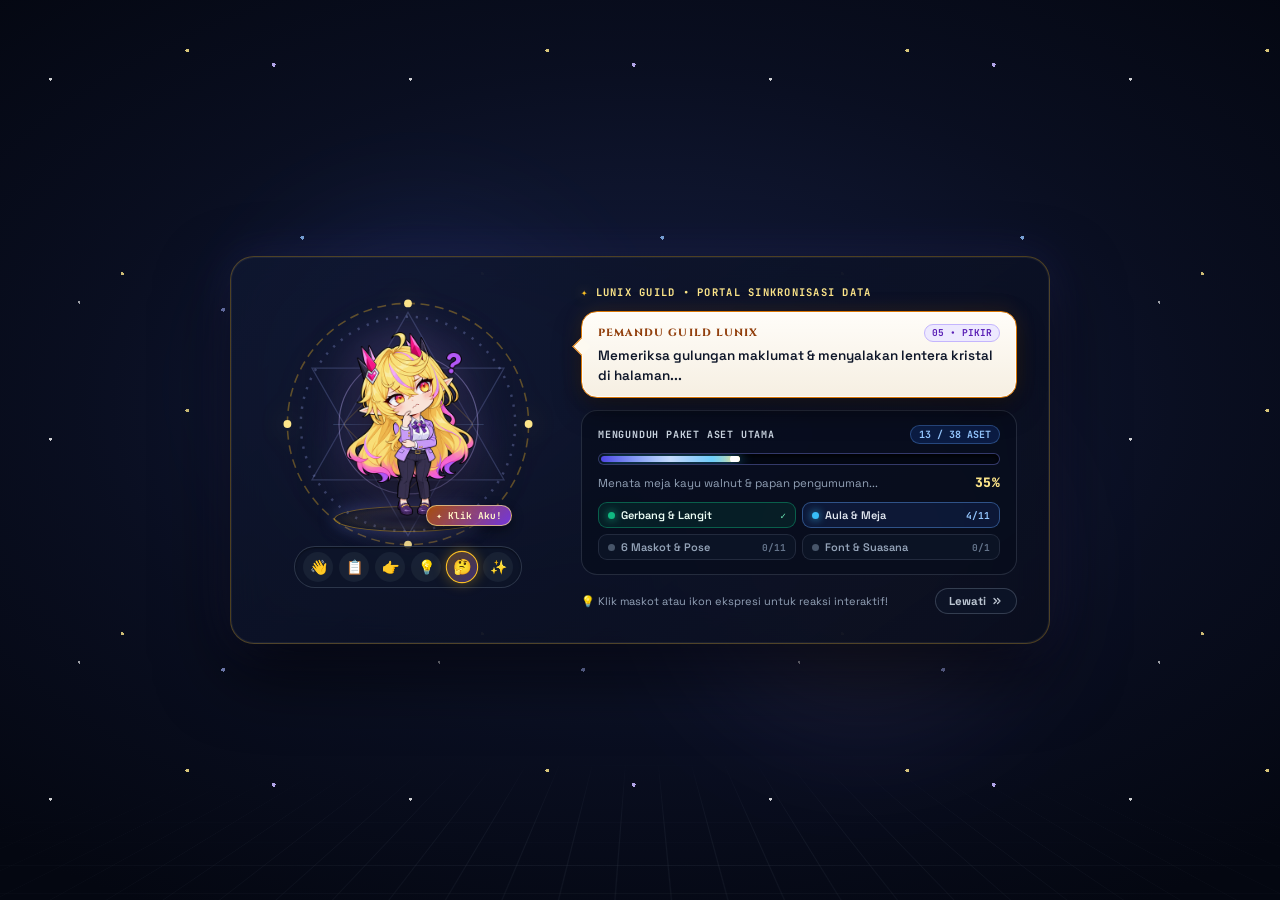
==== commit 6eb46b01: "Production release: LUNIX Guild Portfolio Web (Optimized & Obfuscated)" ====
--- a/index.html
+++ b/index.html
@@ -1 +1 @@
-<!doctype html><html lang="id"><head><meta charset="UTF-8"><meta name="viewport" content="width=device-width,initial-scale=1"><meta name="description" content="LUNIX — a personal space for spreadsheet automation, web applications, and interactive experiments."><meta name="theme-color" content="#f5f7fa"><title>LUNIX — A Space for Ideas</title><link rel="icon" href="data:image/svg+xml,%3Csvg xmlns='http://www.w3.org/2000/svg' viewBox='0 0 80 80'%3E%3Crect width='80' height='80' rx='20' fill='%230b1324'/%3E%3Cpath d='M25 20v40h32' stroke='%23416dff' stroke-width='9' fill='none'/%3E%3C/svg%3E"><link rel="preconnect" href="https://fonts.googleapis.com"><link rel="preconnect" href="https://fonts.gstatic.com" crossorigin><link href="https://fonts.googleapis.com/css2?family=Cinzel:wght@600;700;800;900&family=JetBrains+Mono:wght@400;500;600&family=Space+Grotesk:wght@500;600;700;800&display=swap" rel="stylesheet"><link rel="stylesheet" href="splash.css"><link rel="stylesheet" href="styles.css"><link rel="stylesheet" href="entrance/entrance.css"><link rel="stylesheet" href="guild.css"><link rel="stylesheet" href="chapters.css"><link rel="stylesheet" href="showcase.css"><script src="splash.js" defer="defer"></script><script src="entrance/scene-config.js" defer="defer"></script><script src="app.js" defer="defer"></script><script src="entrance/entrance.js" defer="defer"></script><script src="showcase.js" defer="defer"></script></head><body class="gated"><div id="guild-splash" class="guild-splash" aria-label="Memuat Guild LUNIX" role="status" aria-live="polite"><div class="splash-backdrop" aria-hidden="true"><div class="splash-stars"></div><div class="splash-nebula nebula-left"></div><div class="splash-nebula nebula-right"></div><div class="splash-grid-floor"></div></div><div class="splash-shell"><div class="splash-character-stage"><div class="splash-rune-circle" aria-hidden="true"><svg viewBox="0 0 240 240" class="splash-rune-svg rune-outer-spin"><circle cx="120" cy="120" r="108" class="rune-ring ring-outer"></circle><circle cx="120" cy="120" r="96" class="rune-ring ring-ticks"></circle><polygon points="120,20 206,170 34,170" class="rune-poly"></polygon><polygon points="120,220 206,70 34,70" class="rune-poly"></polygon><circle cx="120" cy="12" r="3.5" class="rune-node"></circle><circle cx="120" cy="228" r="3.5" class="rune-node"></circle><circle cx="12" cy="120" r="3.5" class="rune-node"></circle><circle cx="228" cy="120" r="3.5" class="rune-node"></circle></svg> <svg viewBox="0 0 200 200" class="splash-rune-svg rune-inner-spin"><circle cx="100" cy="100" r="72" class="rune-ring ring-inner"></circle><path d="M100 22 L100 178 M22 100 L178 100" class="rune-cross"></path><rect x="52" y="52" width="96" height="96" rx="4" transform="rotate(45 100 100)" class="rune-diamond"></rect></svg></div><button type="button" id="splash-chibi-btn" class="splash-chibi-wrap" aria-label="Klik maskot Lunix untuk reaksi interaktif"><div id="splash-fx-layer" class="splash-fx-layer" aria-hidden="true"></div><img id="splash-chibi-img" class="splash-chibi" src="character/01-welcome.webp" alt="LUNIX Guild Mascot" width="220" height="220" draggable="false"><div class="splash-chibi-pedestal" aria-hidden="true"><span class="pedestal-ring"></span> <span class="splash-chibi-shadow"></span></div><span class="splash-tap-pill" id="splash-tap-pill">✦ Klik Aku!</span></button><div class="splash-pose-dock" id="splash-pose-dock" role="group" aria-label="Pilih ekspresi maskot"><button type="button" class="splash-pose-chip active" data-splash-pose="welcome" title="01 • Menyapa">👋</button> <button type="button" class="splash-pose-chip" data-splash-pose="explain" title="02 • Memandu">📋</button> <button type="button" class="splash-pose-chip" data-splash-pose="pointing" title="03 • Menunjuk">👉</button> <button type="button" class="splash-pose-chip" data-splash-pose="idea" title="04 • Ide Cemerlang">💡</button> <button type="button" class="splash-pose-chip" data-splash-pose="thinking" title="05 • Berpikir">🤔</button> <button type="button" class="splash-pose-chip" data-splash-pose="success" title="06 • Siap Tempur!">✨</button></div></div><div class="splash-console-col"><div class="splash-brand-eyebrow"><span class="splash-brand-gem">✦</span> <span id="splash-portal-title">LUNIX GUILD • PORTAL SINKRONISASI DATA</span></div><div class="splash-bubble" id="splash-bubble"><div class="splash-bubble-head"><span class="splash-bubble-tag" id="splash-bubble-tag">Pemandu Guild LUNIX</span> <span class="splash-pose-badge" id="splash-pose-badge">01 • SAPA</span></div><p class="splash-bubble-text" id="splash-status-text">Halo petualang! Sedang mengunduh data dunia &amp; ruang resepsi LUNIX Guild...</p></div><div class="splash-progress-card"><div class="splash-telemetry-top"><span class="splash-telemetry-label" id="splash-stage-label">MENGUNDUH PAKET ASET UTAMA</span> <span class="splash-asset-counter" id="splash-asset-counter">0 / 38 ASET</span></div><div class="splash-bar-outer"><div class="splash-bar-fill" id="splash-bar-fill" style="width:0%"><span class="splash-bar-sparkle"></span> <span class="splash-bar-comet"></span></div></div><div class="splash-info-row"><span class="splash-meta" id="splash-meta-text">Menyiapkan arsitektur gerbang &amp; langit...</span> <span class="splash-percent" id="splash-percent">0%</span></div><div class="splash-module-grid" id="splash-module-grid"><div class="splash-mod-pill is-loading" data-mod="gate"><span class="mod-dot"></span> <span class="mod-name" data-mod-label="gate">Gerbang &amp; Langit</span> <span class="mod-state">•••</span></div><div class="splash-mod-pill" data-mod="hall"><span class="mod-dot"></span> <span class="mod-name" data-mod-label="hall">Aula &amp; Meja</span> <span class="mod-state">•••</span></div><div class="splash-mod-pill" data-mod="cast"><span class="mod-dot"></span> <span class="mod-name" data-mod-label="cast">6 Maskot &amp; Pose</span> <span class="mod-state">•••</span></div><div class="splash-mod-pill" data-mod="core"><span class="mod-dot"></span> <span class="mod-name" data-mod-label="core">Font &amp; Suasana</span> <span class="mod-state">•••</span></div></div></div><div class="splash-footer-actions"><span class="splash-tip-mini" id="splash-tip-mini">💡 Tips: Klik maskot atau ikon ekspresi sambil menunggu unduhan</span> <button type="button" id="splash-skip-btn" class="splash-skip-btn" aria-label="Lewati proses memuat"><span id="splash-skip-label">Lewati</span> <svg width="12" height="12" viewBox="0 0 24 24" fill="none" stroke="currentColor" stroke-width="2.5" stroke-linecap="round" stroke-linejoin="round" aria-hidden="true"><polyline points="13 17 18 12 13 7"></polyline><polyline points="6 17 11 12 6 7"></polyline></svg></button></div></div></div></div><a class="skip" href="#works" data-i18n="skip">Langsung ke karya</a><header class="topbar"><div class="topbar-brand-wrap"><a class="brand" href="#home" aria-label="LUNIX home"><span class="brand-symbol"><svg viewBox="0 0 28 28" fill="none" class="brand-svg"><rect width="28" height="28" rx="7" fill="#0b1324"/><path d="M8 7v14h12" stroke="#416dff" stroke-width="2.6" stroke-linecap="round" stroke-linejoin="round"/><path d="M17 10l1.2 2.8L21 14l-2.8 1.2L17 18l-1.2-2.8L13 14l2.8-1.2L17 10z" fill="#7ba3ff"/></svg> </span><span class="brand-name">LUNIX<span class="brand-dot">✦</span></span></a></div><nav class="desktop-nav" aria-label="Main navigation"><button type="button" id="btn-return-gate" class="nav-pill nav-pill-gate" aria-label="Kembali ke halaman depan guild" title="Kembali ke halaman depan guild"><svg width="13" height="13" viewBox="0 0 24 24" fill="none" stroke="currentColor" stroke-width="2.2" stroke-linecap="round" stroke-linejoin="round" aria-hidden="true" style="opacity:.85;margin-right:2px"><path d="M3 21h18M3 10h18M5 10v11M19 10v11M9 10v11M15 10v11M4 10l8-7 8 7"/></svg> <span data-i18n="gateReturn">Depan Guild</span></button> <a href="#works" class="nav-pill" data-i18n="works">Karya</a> <a href="#about" class="nav-pill" data-i18n="about">Tentang</a> <a href="#contact" class="nav-pill" data-i18n="contact">Kontak</a></nav><div class="utilities"><button type="button" id="btn-return-gate-mobile" class="mobile-gate-btn" aria-label="Kembali ke halaman depan guild" title="Depan Guild"><svg width="14" height="14" viewBox="0 0 24 24" fill="none" stroke="currentColor" stroke-width="2.2" stroke-linecap="round" stroke-linejoin="round" aria-hidden="true"><path d="M3 21h18M3 10h18M5 10v11M19 10v11M9 10v11M15 10v11M4 10l8-7 8 7"/></svg></button> <button id="language" class="lang-switch-btn" aria-label="Switch language"><span class="lang-active">ID</span><span class="lang-divider">/</span><span class="lang-dim">EN</span></button> <button id="sound" class="sound-switch-btn" aria-pressed="true"><span class="sound-wave" aria-hidden="true"><i></i><i></i><i></i><i></i></span> <span id="sound-label">Suara: Aktif</span></button> <a href="#contact" class="topbar-cta"><span data-i18n="talkCta">Ngobrol</span> <span class="cta-arrow">↗</span></a></div></header><section id="gate" aria-label="LUNIX entrance"><header class="entrance-header"><span class="entrance-brand">LUNIX / ADVENTURERS' GUILD</span></header><div class="intro"><div><div class="eyebrow">A NEW ADVENTURE AWAITS</div><h1>LUNIX</h1></div><p>GUILD OF IDEAS &amp; ADVENTURES</p></div><div class="scene eco" data-phase="outside" aria-label="Depan gedung guild LUNIX dengan dua pintu yang dapat dibuka"><div class="atmosphere" aria-hidden="true"><div class="night-sky"><div class="stars"></div></div><div class="cloud-layer cloud-far"><img src="entrance/assets/clouds-far.png" alt="" decoding="async"></div><div class="cloud-layer cloud-near"><img src="entrance/assets/clouds-near.png" alt="" decoding="async"></div><div class="sky-night-tint"></div><div class="celestial sun"><div class="orb"><img src="entrance/assets/sun-realistic-v7.png" alt=""></div></div><div class="celestial moon"><div class="orb"><img src="entrance/assets/moon-realistic-v7.png" alt=""></div></div></div><div class="surround-ground" aria-hidden="true"><div class="night-surround"></div></div><div class="world"><img class="courtyard" src="entrance/assets/courtyard.png" alt="Halaman batu dan rumput"><div class="tree-shadow" aria-hidden="true"></div><div class="contact-shadow" aria-hidden="true"></div><div class="entrance" aria-hidden="true"><div class="interior"><img src="entrance/assets/guild-interior-windowless-v7.png" alt=""></div><div class="door left"><img src="entrance/assets/door-left.png" alt=""></div><div class="door right"><img src="entrance/assets/door-right.png" alt=""></div></div><div class="lintel-shade" aria-hidden="true"></div><img class="facade" src="entrance/assets/guild-facade-bare-banners-v8.png" alt="Gedung guild batu putih dan kayu walnut, dengan lambang bulan dan kristal biru"><div class="guild-banner banner-a" aria-hidden="true"><div class="banner-section"><div class="banner-surface"><img src="entrance/assets/guild-banner-cloth-v8.png" alt="" style="left:-58.715596%;top:-18.629408%;width:217.431193%;height:441.516966%"></div><div class="banner-section"><div class="banner-surface"><img src="entrance/assets/guild-banner-cloth-v8.png" alt="" style="left:-58.715596%;top:-118.629408%;width:217.431193%;height:441.516966%"></div><div class="banner-section"><div class="banner-surface"><img src="entrance/assets/guild-banner-cloth-v8.png" alt="" style="left:-58.715596%;top:-218.629408%;width:217.431193%;height:441.516966%"></div><div class="banner-section"><div class="banner-surface"><img src="entrance/assets/guild-banner-cloth-v8.png" alt="" style="left:-58.715596%;top:-318.629408%;width:217.431193%;height:441.516966%"></div></div></div></div></div></div><div class="guild-banner banner-b" aria-hidden="true"><div class="banner-section"><div class="banner-surface"><img src="entrance/assets/guild-banner-cloth-v8.png" alt="" style="left:-58.715596%;top:-18.629408%;width:217.431193%;height:441.516966%"></div><div class="banner-section"><div class="banner-surface"><img src="entrance/assets/guild-banner-cloth-v8.png" alt="" style="left:-58.715596%;top:-118.629408%;width:217.431193%;height:441.516966%"></div><div class="banner-section"><div class="banner-surface"><img src="entrance/assets/guild-banner-cloth-v8.png" alt="" style="left:-58.715596%;top:-218.629408%;width:217.431193%;height:441.516966%"></div><div class="banner-section"><div class="banner-surface"><img src="entrance/assets/guild-banner-cloth-v8.png" alt="" style="left:-58.715596%;top:-318.629408%;width:217.431193%;height:441.516966%"></div></div></div></div></div></div><div class="guild-banner banner-c" aria-hidden="true"><div class="banner-section"><div class="banner-surface"><img src="entrance/assets/guild-banner-cloth-v8.png" alt="" style="left:-58.715596%;top:-18.629408%;width:217.431193%;height:441.516966%"></div><div class="banner-section"><div class="banner-surface"><img src="entrance/assets/guild-banner-cloth-v8.png" alt="" style="left:-58.715596%;top:-118.629408%;width:217.431193%;height:441.516966%"></div><div class="banner-section"><div class="banner-surface"><img src="entrance/assets/guild-banner-cloth-v8.png" alt="" style="left:-58.715596%;top:-218.629408%;width:217.431193%;height:441.516966%"></div><div class="banner-section"><div class="banner-surface"><img src="entrance/assets/guild-banner-cloth-v8.png" alt="" style="left:-58.715596%;top:-318.629408%;width:217.431193%;height:441.516966%"></div></div></div></div></div></div><div class="guild-banner banner-d" aria-hidden="true"><div class="banner-section"><div class="banner-surface"><img src="entrance/assets/guild-banner-cloth-v8.png" alt="" style="left:-58.715596%;top:-18.629408%;width:217.431193%;height:441.516966%"></div><div class="banner-section"><div class="banner-surface"><img src="entrance/assets/guild-banner-cloth-v8.png" alt="" style="left:-58.715596%;top:-118.629408%;width:217.431193%;height:441.516966%"></div><div class="banner-section"><div class="banner-surface"><img src="entrance/assets/guild-banner-cloth-v8.png" alt="" style="left:-58.715596%;top:-218.629408%;width:217.431193%;height:441.516966%"></div><div class="banner-section"><div class="banner-surface"><img src="entrance/assets/guild-banner-cloth-v8.png" alt="" style="left:-58.715596%;top:-318.629408%;width:217.431193%;height:441.516966%"></div></div></div></div></div></div><div class="plaque"><img src="entrance/assets/guild-wordmark-refined-v8.png" alt="LUNIX GUILD"></div><div class="prop planter left"><img src="entrance/assets/stone-planter.png" alt=""><img class="foliage" src="entrance/assets/stone-planter.png" alt="" aria-hidden="true"></div><div class="prop planter right"><img src="entrance/assets/stone-planter.png" alt=""><img class="foliage" src="entrance/assets/stone-planter.png" alt="" aria-hidden="true"></div><div class="prop lantern left"><img src="entrance/assets/crystal-lantern.png" alt=""><div class="lamp-glow"></div></div><div class="prop lantern right"><img src="entrance/assets/crystal-lantern.png" alt=""><div class="lamp-glow"></div></div><div class="night-shade" aria-hidden="true"></div><div class="night-lights" aria-hidden="true"><div class="window-bloom"></div><img class="window-lights" src="entrance/assets/window-lights-v9.svg" alt=""></div></div><div class="ground-life" aria-hidden="true"><svg viewBox="0 0 24 16" style="--start-x:2%;--start-y:91%;--travel:22vw;--duration:19s;--delay:-5s"><path d="M1 14Q2 1 22 2Q20 16 1 14Z"/><path d="M1 14 18 4" fill="none"/></svg> <svg viewBox="0 0 24 16" style="--start-x:77%;--start-y:93%;--travel:18vw;--duration:23s;--delay:-13s"><path d="M1 14Q2 1 22 2Q20 16 1 14Z"/><path d="M1 14 18 4" fill="none"/></svg> <svg viewBox="0 0 24 16" style="--start-x:9%;--start-y:97%;--travel:24vw;--duration:27s;--delay:-17s"><path d="M1 14Q2 1 22 2Q20 16 1 14Z"/><path d="M1 14 18 4" fill="none"/></svg> <svg viewBox="0 0 24 16" style="--start-x:81%;--start-y:88%;--travel:-17vw;--duration:31s;--delay:-8s"><path d="M1 14Q2 1 22 2Q20 16 1 14Z"/><path d="M1 14 18 4" fill="none"/></svg> <svg viewBox="0 0 24 16" style="--start-x:19%;--start-y:90%;--travel:-20vw;--duration:29s;--delay:-22s"><path d="M1 14Q2 1 22 2Q20 16 1 14Z"/><path d="M1 14 18 4" fill="none"/></svg><div class="ground-mist"><div class="mist-bank left"></div><div class="mist-bank right"></div></div></div></div><div class="landing-vignette" aria-hidden="true"></div><div class="actionbar"><div class="gate-ready-companion" id="gate-ready-companion"><img src="character/01-welcome.webp" alt="" class="gate-companion-avatar" id="gate-companion-avatar" width="32" height="32" draggable="false"> <span class="gate-companion-dot"></span> <span class="gate-companion-text" id="gate-companion-text" data-i18n="gateCompanionReady">Gerbang Siap • Silakan Masuk</span></div><div class="buttons"><button id="open" class="primary enter-guild-btn" type="button" aria-expanded="false" disabled="disabled">MASUK</button></div><p id="status" role="status">Pintu tertutup. Buka untuk melihat aula guild di baliknya.</p></div><details><summary>Pengaturan suasana</summary><div class="controls"><label><input id="near" type="checkbox"> Dekati pintu</label> <label><input id="wind" type="checkbox" checked="checked"> Angin banner</label> <label><input id="decor" type="checkbox" checked="checked"> Dekorasi</label> <label>Waktu <select id="timeMode"><option value="auto">Otomatis · 20 detik</option><option value="day">Siang</option><option value="night">Malam</option></select></label> <label><input id="eco" type="checkbox" checked="checked"> Mode hemat</label> <label><input id="motion" type="checkbox" checked="checked"> Animasi suasana</label> <label><input id="inspect" type="checkbox"> Batas penempatan</label></div><p class="notes">Siklus siang–malam 20 detik, lampu pintu berpasangan dan jendela menyala saat malam.</p></details><div id="loadStatus" role="status">Memuat gambar…</div><div class="gate-flash" aria-hidden="true"></div></section><main id="main" inert><div class="guild-viewport" id="guild-viewport"><div class="guild-layer-bg" aria-hidden="true"><img class="guild-bg-img" src="guild/guild-interior.png" alt="" draggable="false"><div class="guild-ambient-light"></div></div><div class="guild-stage" id="guild-stage"><div class="guild-emblem" aria-hidden="true"><img src="guild/lunix-wall-emblem.png" alt="LUNIX Guild Emblem" draggable="false"></div><aside class="guild-board-secondary" aria-label="Guild Navigation & Status"><img class="guild-board-secondary-img" src="guild/guild-noticeboard.png" alt="" draggable="false"><div class="guild-sec-reading"><div class="guild-sec-badge"><span class="guild-sec-badge-dot"></span> <span data-i18n="guildBadge">LUNIX GUILD</span></div><div class="guild-sec-title" data-i18n="guildFiles">DAFTAR BERKAS</div><nav class="guild-nav-list" aria-label="Navigasi Papan Guild"><button class="guild-nav-btn active" data-guild-target="intro"><span data-i18n="navIntro">Intro</span> <span class="nav-num">01</span></button> <button class="guild-nav-btn" data-guild-target="about"><span data-i18n="navAbout">Tentang</span> <span class="nav-num">02</span></button> <button class="guild-nav-btn" data-guild-target="projects"><span data-i18n="navWorks">Karya</span> <span class="nav-num">03</span></button> <button class="guild-nav-btn" data-guild-target="contact"><span data-i18n="navContact">Kontak</span> <span class="nav-num">04</span></button></nav><div class="guild-sec-tip" data-i18n="guildTip">Klik berkas atau objek meja ✦</div></div></aside><section class="guild-board-wide-wrap" id="guild-board-wide-wrap" aria-label="Papan Konten Utama LUNIX Guild"><img class="guild-board-wide-img" src="guild/guild-noticeboard-wide.png" alt="Papan Konten Utama" draggable="false"><div class="guild-main-reading" id="guild-main-reading"><div class="guild-section-content" id="guild-section-content"><article class="guild-pane active" id="pane-intro" data-pane="intro"><div class="guild-status-ribbon board-stagger-1"><div class="ribbon-status-left"><span class="ribbon-live-dot" aria-hidden="true"></span> <span class="ribbon-live-text" data-i18n="introRibbonLive">AULA GUILD AKTIF • OPEN FOR QUESTS</span></div><div class="ribbon-metrics-group"><button type="button" class="ribbon-metric-pill interactive-pill" data-guild-jump="projects" title="Lihat 3 Misi Utama + 2 Utilitas"><span class="metric-icon">⚔️</span> <span data-i18n="introMetricQuests">5 Arsip Karya</span></button> <span class="ribbon-metric-pill"><span class="metric-icon">🛡️</span> <span data-i18n="introMetricPrivacy">100% Client-Side</span> </span><span class="ribbon-metric-pill gold-pill"><span class="metric-icon">★</span> <span data-i18n="introMetricRank">Rank S+ Craft</span></span></div></div><div class="guild-proclamation-grid board-stagger-2"><div class="guild-proclamation-main"><div class="guild-proclamation-eyebrow"><span class="rune-bracket">◈</span> <span class="eyebrow-line"></span> <span class="eyebrow-text" data-i18n="welcome">MAKLUMAT RESMI RESEPSIONIS GUILD • EST. 2026</span> <span class="eyebrow-line"></span> <span class="rune-bracket">◈</span></div><h2 class="guild-pane-title"><span class="title-lead">WHERE LOGIC MEETS CRAFTSMANSHIP</span> <span class="title-highlight">TURNING IDEAS INTO LIVING SYSTEMS.</span></h2><p class="guild-pane-desc" data-i18n="intro">Menempa otomatisasi spreadsheet berpresisi tinggi, aplikasi web tangguh, dan eksplorasi interaktif dari rasa penasaran menjadi solusi nyata yang siap diuji.</p><div class="guild-action-row"><button type="button" class="guild-btn-primary" data-guild-jump="projects"><span data-i18n="introBtnWorks">📜 Jelajahi Seluruh Karya</span> <span class="btn-arrow-anim">↗</span></button> <button type="button" class="guild-btn-secondary" data-guild-jump="about"><span data-i18n="about">Buku Catatan Guild</span> <span>📖</span></button> <button type="button" class="guild-btn-secondary" data-guild-jump="contact"><span data-i18n="talkCta">Resepsionis Guild</span> <span>🔔</span></button></div></div><div class="guild-stacked-papers-wrap" id="guild-stacked-papers" title="Klik untuk melihat Komisi & Karya Pilihan Guild"><span class="paper-sparkle sp-1" aria-hidden="true">✦</span> <span class="paper-sparkle sp-2" aria-hidden="true">◈</span><div class="paper-chibi-cameo" aria-hidden="true"><img src="character/03-point-right.webp" alt="" class="paper-chibi-img" draggable="false"></div><div class="stacked-paper-layer paper-underlay" aria-hidden="true"><img src="quest-papers/quest-paper-02-weathered.png" alt="" class="stacked-paper-img" draggable="false"></div><div class="stacked-paper-layer paper-overlay"><img src="quest-papers/quest-paper-03-sapphire.png" alt="Lembaran Misi Sapphire Guild" class="stacked-paper-img" draggable="false"><div class="stacked-paper-content"><div class="paper-top-rank"><span class="paper-rank-pill">RANK S+</span> <span class="paper-pin-icon" aria-hidden="true">📍</span></div><h4 class="paper-quest-title" data-i18n="paperCommissionTitle">OPEN COMMISSION</h4><p class="paper-quest-desc" data-i18n="paperCommissionDesc">Otomasi Spreadsheet &amp; Web Apps Kustom</p><div class="paper-quest-footer"><button type="button" class="paper-action-btn" data-guild-jump="contact"><span data-i18n="paperCommissionBtn">Kirim Pesan</span> <span>↗</span></button></div></div><div class="guild-seal-badge mini-seal" title="Segel Resmi Guild"><svg viewBox="0 0 100 100" class="guild-seal-svg seal-spin-slow" aria-hidden="true"><circle cx="50" cy="50" r="45" stroke="currentColor" stroke-width="2" stroke-dasharray="4 2.5" fill="none" opacity="0.9"/><circle cx="50" cy="50" r="38" stroke="currentColor" stroke-width="1.2" fill="none" opacity="0.75"/><path id="seal-text-path-mini" d="M 17,50 A 33,33 0 1,1 83,50 A 33,33 0 1,1 17,50" fill="none"/><text font-family="'JetBrains Mono', monospace" font-size="8.5" font-weight="800" fill="currentColor" letter-spacing="1.2"><textPath href="#seal-text-path-mini" startOffset="50%" text-anchor="middle">★ LUNIX GUILD ARCHIVE • 2026 ★</textPath></text><circle cx="50" cy="50" r="14" fill="currentColor" opacity="0.12"/><polygon points="50,38 53,46 62,50 53,54 50,62 47,54 38,50 47,46" fill="currentColor"/></svg></div></div></div></div><div class="guild-welcome-pillars board-stagger-3"><div class="guild-pillar-card pillar-theme-sapphire" data-guild-jump="projects"><div class="pillar-art-banner banner-quests" aria-hidden="true"><div class="banner-shimmer"></div><img src="guild/lunix-wall-emblem.png" alt="" class="pillar-banner-prop prop-emblem" draggable="false"><div class="pillar-mini-ranks"><span class="mini-rk rk-s">RANK S</span> <span class="mini-rk rk-a">RANK A</span> <span class="mini-rk rk-sp">3D SP</span></div></div><div class="pillar-top-row"><span class="pillar-gem">📜</span> <span class="pillar-chip" data-i18n="pillar1Chip">03 / KARYA</span></div><h3 class="pillar-title" data-i18n="pillar1Title">Papan Misi Utama</h3><p class="pillar-desc" data-i18n="pillar1Desc">Jelajahi karya unggulan guild: live demo absensi &amp; payroll, pipeline otomatisasi spreadsheet, dan 3D showcase McLaren.</p><span class="pillar-action"><span data-i18n="pillar1Action">Lihat Lembaran Misi</span> <span>↗</span></span></div><div class="guild-pillar-card pillar-theme-amber" data-guild-jump="about"><div class="pillar-art-banner banner-chronicle" aria-hidden="true"><div class="banner-shimmer"></div><img src="guild/guild-book.png" alt="" class="pillar-banner-prop prop-tome" draggable="false"><div class="pillar-floating-runes"><span class="fl-rune r1">◈</span> <span class="fl-rune r2">✦</span> <span class="fl-rune r3" data-i18n="pillar2RuneTag">KARYA</span></div></div><div class="pillar-top-row"><span class="pillar-gem">📖</span> <span class="pillar-chip" data-i18n="pillar2Chip">02 / TENTANG</span></div><h3 class="pillar-title" data-i18n="pillar2Title">Catatan Pengrajin</h3><p class="pillar-desc" data-i18n="pillar2Desc">Kisah identitas LUNIX, atribut keahlian pengrajin, serta 3 tahapan penempaan solusi praktis tanpa bloat.</p><span class="pillar-action"><span data-i18n="pillar2Action">Baca Catatan Guild</span> <span>↗</span></span></div><div class="guild-pillar-card pillar-theme-emerald" data-guild-jump="contact" id="pillar-card-bell"><div class="pillar-art-banner banner-reception" aria-hidden="true"><div class="banner-shimmer"></div><div class="bell-ring-waves"><span class="wave-arc left-arc">(</span> <img src="guild/service-bell.png" alt="" class="pillar-banner-prop prop-bell-mini" draggable="false"> <span class="wave-arc right-arc">)</span></div><span class="reception-open-tag">TING! ✦</span></div><div class="pillar-top-row"><span class="pillar-gem">🔔</span> <span class="pillar-chip" data-i18n="pillar3Chip">04 / KONTAK</span></div><h3 class="pillar-title" data-i18n="pillar3Title">Meja Resepsionis</h3><p class="pillar-desc" data-i18n="pillar3Desc">Punya ide proyek, tantangan spreadsheet, atau sekadar ingin menyapa? Kirim tiket komisi ke meja resepsionis.</p><span class="pillar-action"><span data-i18n="pillar3Action">Temui Resepsionis</span> <span>↗</span></span></div></div></article><article class="guild-pane" id="pane-about" data-pane="about"><div class="guild-pane-eyebrow board-stagger-1"><span class="eyebrow-star">✦</span> <span data-i18n="aboutLabel">02 / DI BALIK LUNIX</span> <span class="guild-eyebrow-chip" data-i18n="guildChronicle">CATATAN RESEPSI GUILD</span></div><div class="guild-master-sheet board-stagger-1"><button type="button" class="master-avatar-card" id="about-chibi-toggle" title="Klik maskot Lunix untuk ganti ekspresi!"><div class="master-avatar-aura" aria-hidden="true"></div><img src="character/04-idea.webp" alt="Lunix Mascot Craftsman" class="master-chibi-img" id="about-chibi-img" draggable="false"> <span class="master-class-pill" id="about-chibi-role" data-i18n="masterClass">PERAJIN SISTEM</span> <span class="master-click-hint" data-i18n="masterClickHint">✦ Klik Ekspresi</span></button><div class="master-info-col"><div class="master-title-row"><div><h2 class="guild-pane-title master-headline" data-i18n="aboutTitle">Rasa penasaran, <em>tanpa batas.</em></h2><p class="guild-pane-desc master-lead" data-i18n="storyLead">Kalau sebuah ide menarik perhatianku, aku ingin memahami cara kerjanya—lalu mencoba membuatnya.</p></div><div class="master-craft-crest"><span class="crest-star" aria-hidden="true">✦</span> <span class="crest-label" data-i18n="masterGuildTag">KARYA MANDIRI</span></div></div><div class="capability-badges-grid" role="list" aria-label="Lencana Kemampuan Utama"><button type="button" class="cap-badge-card cap-amber" data-cap-key="sheet" role="listitem"><span class="cap-badge-icon" aria-hidden="true"><svg viewBox="0 0 24 24" width="14" height="14" fill="none" stroke="currentColor" stroke-width="2.2" stroke-linecap="round" stroke-linejoin="round"><rect x="3" y="3" width="18" height="18" rx="2"/><path d="M3 9h18M9 21V9"/></svg> </span><span class="cap-badge-body"><span class="cap-badge-top"><strong class="cap-badge-title" data-i18n="capSheetTitle">Otomasi Spreadsheet &amp; Script</strong> <span class="cap-badge-tag" data-i18n="capSheetTag">OTOMASI</span> </span><span class="cap-badge-sub" data-i18n="capSheetSub">Formula dinamis, validasi rapi &amp; rekap instan</span></span></button> <button type="button" class="cap-badge-card cap-blue" data-cap-key="web" role="listitem"><span class="cap-badge-icon" aria-hidden="true"><svg viewBox="0 0 24 24" width="14" height="14" fill="none" stroke="currentColor" stroke-width="2.2" stroke-linecap="round" stroke-linejoin="round"><rect x="2" y="4" width="20" height="16" rx="2"/><path d="M2 8h20M6 6h.01M9 6h.01"/></svg> </span><span class="cap-badge-body"><span class="cap-badge-top"><strong class="cap-badge-title" data-i18n="capWebTitle">Aplikasi Web Mandiri</strong> <span class="cap-badge-tag" data-i18n="capWebTag">WEB APP</span> </span><span class="cap-badge-sub" data-i18n="capWebSub">Sistem ringkas siap pakai langsung di browser</span></span></button> <button type="button" class="cap-badge-card cap-violet" data-cap-key="ui3d" role="listitem"><span class="cap-badge-icon" aria-hidden="true"><svg viewBox="0 0 24 24" width="14" height="14" fill="none" stroke="currentColor" stroke-width="2.2" stroke-linecap="round" stroke-linejoin="round"><path d="M12 2L2 7l10 5 10-5-10-5z"/><path d="M2 17l10 5 10-5"/><path d="M2 12l10 5 10-5"/></svg> </span><span class="cap-badge-body"><span class="cap-badge-top"><strong class="cap-badge-title" data-i18n="cap3dTitle">Eksplorasi 3D &amp; UI Taktil</strong> <span class="cap-badge-tag" data-i18n="cap3dTag">INTERAKTIF</span> </span><span class="cap-badge-sub" data-i18n="cap3dSub">Panggung WebGL mulus &amp; antarmuka berkarakter</span></span></button> <button type="button" class="cap-badge-card cap-emerald" data-cap-key="privacy" role="listitem"><span class="cap-badge-icon" aria-hidden="true"><svg viewBox="0 0 24 24" width="14" height="14" fill="none" stroke="currentColor" stroke-width="2.2" stroke-linecap="round" stroke-linejoin="round"><path d="M12 22s8-4 8-10V5l-8-3-8 3v7c0 6 8 10 8 10z"/><path d="m9 12 2 2 4-4"/></svg> </span><span class="cap-badge-body"><span class="cap-badge-top"><strong class="cap-badge-title" data-i18n="capPrivacyTitle">Lokal &amp; Privasi Terjaga</strong> <span class="cap-badge-tag" data-i18n="capPrivacyTag">PRIVASI</span> </span><span class="cap-badge-sub" data-i18n="capPrivacySub">Ringan tanpa bloat &amp; data aman di perangkat</span></span></button></div></div></div><div class="guild-about-story-grid board-stagger-2"><div class="guild-story-card"><div class="guild-story-badge"><span class="badge-rune">◈</span> <span data-i18n="storyTagOrigin">IDENTITAS &amp; ASAL-USUL</span></div><p class="guild-story-text" data-i18n="story">Dulu, LuniX adalah namaku saat bermain game. Sekarang, LUNIX menjadi ruang untuk semua hal yang ingin kubuat: alat yang mempermudah pekerjaan, aplikasi yang berguna, dan dunia kecil untuk dijelajahi.</p></div><div class="guild-story-card"><div class="guild-story-badge"><span class="badge-rune">✦</span> <span data-i18n="storyTagPartner">KOLABORASI &amp; EKSPERIMEN</span></div><p class="guild-story-text" data-i18n="aboutPartner">Meski orang di baliknya tetap aku, LUNIX terasa seperti partner. Tempat rasa penasaran berubah menjadi eksperimen nyata, didukung otomatisasi cerdas dan rasa ingin tahu.</p></div></div><div class="guild-sub-header board-stagger-3"><span class="sub-header-gem">💎</span> <span data-i18n="processTitle">TIGA PILAR PROSES KREATIF GUILD</span></div><div class="guild-workflow-steps board-stagger-3"><div class="guild-step-card step-theme-1"><div class="guild-step-top"><div class="step-medallion med-blue" aria-hidden="true"><svg viewBox="0 0 24 24" width="16" height="16" fill="none" stroke="currentColor" stroke-width="2.2" stroke-linecap="round" stroke-linejoin="round"><circle cx="11" cy="11" r="7"></circle><line x1="21" y1="21" x2="16.65" y2="16.65"></line><line x1="11" y1="8" x2="11" y2="14"></line><line x1="8" y1="11" x2="14" y2="11"></line></svg></div><span class="step-num">01</span> <span class="step-phase" data-i18n="step1Phase">DECONSTRUCT</span></div><h4 class="step-title" data-i18n="understand">Pahami</h4><p class="step-desc" data-i18n="understandDesc">Menganalisis akar kebutuhan operasional, alur data riil, dan titik hambatan yang ingin diatasi.</p><span class="step-flow-arrow" aria-hidden="true">❯</span></div><div class="guild-step-card step-theme-2"><div class="guild-step-top"><div class="step-medallion med-amber" aria-hidden="true"><svg viewBox="0 0 24 24" width="16" height="16" fill="none" stroke="currentColor" stroke-width="2.2" stroke-linecap="round" stroke-linejoin="round"><path d="M9 3h6"></path><path d="M10 3v5.4a2 2 0 0 1-.5 1.3L4.7 16a2.5 2.5 0 0 0 1.9 4.1h10.8a2.5 2.5 0 0 0 1.9-4.1l-4.8-6.3a2 2 0 0 1-.5-1.3V3"></path><path d="M7 15h10"></path></svg></div><span class="step-num">02</span> <span class="step-phase" data-i18n="step2Phase">EXPERIMENT</span></div><h4 class="step-title" data-i18n="experiment">Coba</h4><p class="step-desc" data-i18n="experimentDesc">Meramu formula spreadsheet, sandbox prototipe browser, dan arsitektur database lokal.</p><span class="step-flow-arrow" aria-hidden="true">❯</span></div><div class="guild-step-card step-theme-3"><div class="guild-step-top"><div class="step-medallion med-emerald" aria-hidden="true"><svg viewBox="0 0 24 24" width="16" height="16" fill="none" stroke="currentColor" stroke-width="2.2" stroke-linecap="round" stroke-linejoin="round"><polygon points="12 2 15.09 8.26 22 9.27 17 14.14 18.18 21.02 12 17.77 5.82 21.02 7 14.14 2 9.27 8.91 8.26 12 2"></polygon></svg></div><span class="step-num">03</span> <span class="step-phase" data-i18n="step3Phase">DELIVER</span></div><h4 class="step-title" data-i18n="create">Wujudkan</h4><p class="step-desc" data-i18n="createDesc">Menghasilkan alat siap pakai yang praktis, cepat, aman, dan mempermudah tugas nyata.</p></div></div><div class="guild-sub-header board-stagger-4" style="margin-top:8px"><span class="sub-header-gem">⚔</span> <span data-i18n="arsenalLabel">ARSENAL ALAT &amp; BIDANG KEAHLIAN (KLIK RUNE)</span></div><div class="guild-arsenal-grid board-stagger-4"><div class="guild-arsenal-card"><div class="guild-arsenal-header"><span class="guild-arsenal-icon">📊</span><div><b data-i18n="arsenalAutoTitle">Otomatisasi Spreadsheet &amp; Data</b> <span class="guild-arsenal-sub" data-i18n="arsenalAutoSub">Efisiensi operasional harian</span></div></div><div class="guild-stack-pills amber-pills"><button type="button" class="arsenal-rune-pill" data-rune-tip="Formula matriks dinamis tanpa lag untuk ribuan baris data.">Excel Formula</button> <button type="button" class="arsenal-rune-pill" data-rune-tip="Arsitektur multi-sheet terhubung dengan kontrol validasi ketat.">Google Sheets</button> <button type="button" class="arsenal-rune-pill" data-rune-tip="Otomasi pengiriman email, trigger terjadwal, dan ekspor berkas.">Apps Script</button> <button type="button" class="arsenal-rune-pill" data-rune-tip="Kalkulasi PPh21, BPJS, lembur, dan kliring bank 1-klik.">Payroll System</button> <button type="button" class="arsenal-rune-pill" data-rune-tip="Pivot & dashboard KPI real-time siap cetak untuk eksekutif.">Automated Rekap</button> <button type="button" class="arsenal-rune-pill" data-rune-tip="Pembuatan ratusan slip PDF resmi langsung di dalam alur kerja.">Client-Side PDF</button></div></div><div class="guild-arsenal-card"><div class="guild-arsenal-header"><span class="guild-arsenal-icon">🌐</span><div><b data-i18n="arsenalWebTitle">Aplikasi Web &amp; Eksperimen Digital</b> <span class="guild-arsenal-sub" data-i18n="arsenalWebSub">Interaktif, privat &amp; mandiri</span></div></div><div class="guild-stack-pills blue-pills"><button type="button" class="arsenal-rune-pill" data-rune-tip="Database langsung di browser pengunjung—aman tanpa server pihak ketiga!">IndexedDB Sandbox</button> <button type="button" class="arsenal-rune-pill" data-rune-tip="Visualisasi 3D real-time 60 FPS dengan kontrol kamera orbit 360°.">WebGL &amp; 3D Stage</button> <button type="button" class="arsenal-rune-pill" data-rune-tip="Kode ringan, cepat dimuat, dan bebas ketergantungan framework berat.">Vanilla Modern JS</button> <button type="button" class="arsenal-rune-pill" data-rune-tip="Antarmuka bertema RPG taktil yang proporsional di desktop & mobile.">Tactile RPG UI</button> <button type="button" class="arsenal-rune-pill" data-rune-tip="Privasi dokumen terjaga karena seluruh pemrosesan berjalan lokal.">Zero Cloud Upload</button> <button type="button" class="arsenal-rune-pill" data-rune-tip="Iterasi cepat berbantuan AI yang diaudit & dipoles presisi oleh manusia.">AI-Assisted Craft</button></div></div></div><div class="guild-about-footer board-stagger-4"><div class="guild-about-actions"><button type="button" class="guild-btn-primary" data-guild-jump="projects"><span data-i18n="exploreProjects">Lihat Bukti Karya (Section 03)</span> <span>↗</span></button> <button type="button" class="guild-btn-secondary" data-guild-jump="contact"><span data-i18n="talkCta">Resepsionis &amp; Kontak</span> <span>🔔</span></button></div><div class="guild-about-status"><span class="status-pulse" aria-hidden="true"></span> <span data-i18n="aboutStatusTip">Catatan Guild Aktif • Siap Berkolaborasi</span></div></div></article><article class="guild-pane" id="pane-projects" data-pane="projects"><div class="guild-pane-eyebrow board-stagger-1"><span class="rune-bracket">◈</span> <span class="eyebrow-line"></span> <span data-i18n="selected">03 / PAPAN MISI &amp; KARYA UNGGULAN GUILD</span> <span class="eyebrow-line"></span> <span class="guild-eyebrow-chip" data-i18n="worksActiveChip">5 ARSIP AKTIF</span></div><div class="guild-works-top-bar board-stagger-1"><div><h2 class="guild-pane-title"><span class="title-lead" data-i18n="worksLeadTitle">KARYA PILIHAN &amp; MISI UTAMA</span> <span class="title-highlight" data-i18n="worksSubTitle">DARI IDE MENJADI SISTEM NYATA.</span></h2><p class="guild-pane-desc" style="margin-bottom:4px" data-i18n="worksDesc">Pilih lembaran misi di bawah untuk mencoba live demo sandbox, menelusuri galeri pipeline spreadsheet, atau menjelajahi 3D web showcase McLaren.</p></div></div><div class="guild-quest-bulletin-grid grand-quest-grid board-stagger-2"><div class="guild-quest-notice quest-rank-s" data-quest-target="payroll-demo"><div class="quest-pushpin" aria-hidden="true"></div><div class="quest-notice-top"><span class="quest-rank-badge rank-s">RANK S • APP</span> <span class="quest-stamp stamp-trial" data-i18n="stampTrial">SIAP DICOBA ⚡</span></div><a href="https://lunix-213.github.io/lunix-demo-gaji/" target="_blank" rel="noopener noreferrer" class="quest-preview-stage preview-payroll" aria-label="Pratinjau Attendance & Payroll Sandbox"><div class="preview-payroll-grid"><div class="mini-cal-card"><div class="mini-cal-head"><span class="cal-dot green"></span> <span>PRESENSI LIVE</span></div><div class="mini-cal-cells"><span class="c-ok">✓</span><span class="c-ok">✓</span><span class="c-ok">✓</span><span class="c-wfh">W</span> <span class="c-ok">✓</span><span class="c-ok">✓</span><span class="c-pulse">📸</span><span class="c-idle">·</span></div></div><div class="mini-slip-card"><span class="mini-slip-tag">SLIP OTOMATIS</span><div class="mini-slip-bar b1"></div><div class="mini-slip-bar b2"></div><span class="mini-slip-total">THP ✓ READY</span></div></div><span class="preview-hover-cta" data-i18n="previewLaunchSandbox">⚡ Coba Live Sandbox ↗</span></a><h4 class="quest-notice-title">Attendance &amp; Payroll Sandbox</h4><p class="quest-notice-desc" data-i18n="payrollCardDesc">Aplikasi absensi kalender presensi, unggah foto bukti, perhitungan jam kerja, dan generator slip gaji interaktif tanpa server eksternal.</p><div class="quest-tags-row"><span>Kalender Absensi</span> <span>Foto Bukti</span> <span>IndexedDB</span> <span>Slip Gaji</span></div><div class="quest-notice-footer"><a href="#project/payroll" class="quest-sub-link" data-i18n="questInfoBtn">Info</a> <a href="https://lunix-213.github.io/lunix-demo-gaji/" target="_blank" rel="noopener noreferrer" class="quest-action-link primary-link"><span data-i18n="questPayrollBtn">Buka Demo Sandbox</span> <span>↗</span></a></div></div><div class="guild-quest-notice quest-rank-a" id="quest-card-spreadsheet" data-quest-target="spreadsheet-showcase"><div class="quest-pushpin" aria-hidden="true"></div><div class="quest-notice-top"><span class="quest-rank-badge rank-a">RANK A • DATA</span> <span class="quest-stamp stamp-verified">VERIFIED ✓</span></div><div class="quest-preview-stage preview-spreadsheet" aria-hidden="true"><img src="showcase/spreadsheet/04-slip-gaji.svg" alt="" class="sheet-thumb thumb-back" draggable="false"> <img src="showcase/spreadsheet/03-dashboard-kpi.svg" alt="" class="sheet-thumb thumb-front" draggable="false"> <span class="preview-slide-count">📊 3 Studi Kasus • Zoom HD</span> <span class="preview-hover-cta" data-i18n="previewOpenGallery">🔍 Buka Galeri HD</span></div><h4 class="quest-notice-title">Spreadsheet &amp; Data Pipeline</h4><p class="quest-notice-desc" data-i18n="sheetCardDesc">Input gaji, validasi anti-duplikasi, formula BPJS/pajak otomatis, generator slip gaji PDF massal, dan export payroll bank.</p><div class="quest-tags-row"><span>Formula Matriks</span> <span>Slip PDF Massal</span> <span>Kliring Bank</span> <span>Apps Script</span></div><div class="quest-notice-footer"><span class="quest-sub-badge">95% Faster</span> <button type="button" class="quest-action-link primary-link" id="btn-quest-spreadsheet"><span data-i18n="questSheetBtn">Galeri &amp; Zoom HD</span> <span>↗</span></button></div></div><div class="guild-quest-notice quest-rank-special" data-quest-target="stage-3d"><div class="quest-pushpin" aria-hidden="true"></div><div class="quest-notice-top"><span class="quest-rank-badge rank-special">RANK SP • 3D</span> <span class="quest-stamp stamp-exp">60 FPS ✦</span></div><a href="https://lunix-213.github.io/lunix-3d-webshowcase-mclaren/" target="_blank" rel="noopener noreferrer" class="quest-preview-stage preview-mclaren" aria-label="Pratinjau 3D Web Showcase McLaren"><div class="mclaren-orbit-ring" aria-hidden="true"></div><div class="mclaren-beam-sweep" aria-hidden="true"></div><svg class="mclaren-car-svg" viewBox="0 0 220 80" fill="none" aria-hidden="true"><line x1="10" y1="62" x2="210" y2="62" stroke="rgba(167,139,250,0.35)" stroke-width="1" stroke-dasharray="4 3"/><path d="M24 54 L36 42 L68 35 L106 23 L148 25 L182 37 L200 46 L196 56 L176 56 A13 13 0 0 1 150 56 L78 56 A13 13 0 0 1 52 56 Z" fill="rgba(124,58,237,0.28)" stroke="#c4b5fd" stroke-width="1.8" stroke-linejoin="round"/><path d="M74 35 L106 25 L142 27 L156 36 Z" fill="rgba(56,189,248,0.28)" stroke="#7dd3fc" stroke-width="1.2"/><path d="M84 48 L142 44 L136 52 L80 52 Z" fill="rgba(245,158,11,0.35)"/><circle cx="65" cy="55" r="10.5" fill="#0f172a" stroke="#38bdf8" stroke-width="2"/><circle cx="65" cy="55" r="4" fill="#38bdf8"/><circle cx="163" cy="55" r="10.5" fill="#0f172a" stroke="#38bdf8" stroke-width="2"/><circle cx="163" cy="55" r="4" fill="#38bdf8"/><path d="M188 43 L202 45" stroke="#fde047" stroke-width="2.4" stroke-linecap="round"/><path d="M23 46 L33 45" stroke="#f43f5e" stroke-width="2.4" stroke-linecap="round"/></svg> <span class="mclaren-hud-tag hud-left">360° ORBIT</span> <span class="mclaren-hud-tag hud-right">WEBGL</span> <span class="preview-hover-cta" data-i18n="previewOpen3d">🏎️ Putar Mobil 3D ↗</span></a><h4 class="quest-notice-title">3D Web Showcase — McLaren</h4><p class="quest-notice-desc" data-i18n="mclarenCardDesc">Showcase interaktif 3D kendaraan McLaren berbasis WebGL real-time. Navigasi kamera orbit 360°, inspeksi bodi, dan performa halus 60 FPS.</p><div class="quest-tags-row"><span>WebGL / 3D</span> <span>McLaren Model</span> <span>Orbit 360°</span> <span>60 FPS</span></div><div class="quest-notice-footer"><a href="#project/dimension" class="quest-sub-link" data-i18n="quest3dLabBtn">3D Lab</a> <a href="https://lunix-213.github.io/lunix-3d-webshowcase-mclaren/" target="_blank" rel="noopener noreferrer" class="quest-action-link primary-link"><span data-i18n="quest3dBtn">Buka 3D Showcase</span> <span>↗</span></a></div></div></div><div class="guild-sidequests-wrap board-stagger-3"><div class="sidequests-header"><span class="sq-gem">❖</span> <span data-i18n="sideQuestsTitle">MISI SAMPINGAN &amp; UTILITAS TAMBAHAN GUILD</span> <span class="sq-line"></span></div><div class="guild-sidequests-grid"><a href="https://lunix-213.github.io/lunix-image-converter/" target="_blank" rel="noopener noreferrer" class="sidequest-card"><div class="sq-icon-box sq-indigo">🖼️</div><div class="sq-body"><div class="sq-top"><b>LuniX Image Converter</b> <span class="sq-chip">100% LOCAL</span></div><p data-i18n="sqPdfDesc">Konversi, kompresi, &amp; resize berbagai format gambar langsung di browser secara lokal &amp; privat.</p></div><span class="sq-arrow">↗</span> </a><a href="#project/finance" class="sidequest-card"><div class="sq-icon-box sq-emerald">📈</div><div class="sq-body"><div class="sq-top"><b>Financial Data Manager</b> <span class="sq-chip">ANALYTICS</span></div><p data-i18n="sqFinanceDesc">Pelacak arus kas, pos anggaran real-time, &amp; visualisasi kesehatan finansial.</p></div><span class="sq-arrow">↗</span></a></div></div></article><article class="guild-pane" id="pane-contact" data-pane="contact"><div class="guild-pane-eyebrow board-stagger-1"><span class="rune-bracket">◈</span> <span class="eyebrow-line"></span> <span data-i18n="contactLabel">04 / MEJA RESEPSI &amp; SALURAN RESMI GUILD</span> <span class="eyebrow-line"></span> <span class="guild-eyebrow-chip" data-i18n="contactActiveChip">MEJA AKTIF</span></div><h2 class="guild-pane-title board-stagger-1"><span class="title-lead" data-i18n="contactLeadTitle">PUNYA GAGASAN ATAU MISI?</span> <span class="title-highlight" data-i18n="contactSubTitle">MARI KITA TEMPA BERSAMA.</span></h2><p class="guild-pane-desc board-stagger-1" data-i18n="contactDesc">Pilih topik komisi di bawah atau kirim surat langsung ke meja resepsionis guild. Setiap pesan ditanggapi langsung oleh pembuat sistem tanpa perantara.</p><div class="guild-contact-plaque board-stagger-2" id="guild-dispatch-plaque"><div class="dispatch-chibi-box" id="contact-chibi-box" title="Klik maskot resepsionis!"><span class="dispatch-sparkle ds-1" aria-hidden="true">✦</span> <span class="dispatch-sparkle ds-2" aria-hidden="true">★</span> <img src="character/01-welcome.webp" alt="Chibi Lunix Receptionist" class="dispatch-chibi-img" id="contact-chibi-img" draggable="false"></div><div class="dispatch-main-info"><div class="plaque-tag-row"><span class="plaque-tag" data-i18n="plaqueOfficialTag">SALURAN RESMI GUILD • MERPATI POS EKSPRES</span> <span class="dispatch-fast-pill" data-i18n="dispatchDirectBadge">⚡ Respon Langsung</span></div><div class="plaque-address-row"><span class="plaque-address" id="guild-email-text">lunix.builder@gmail.com</span> <span class="copy-stamp-feedback" id="guild-copy-stamp" aria-hidden="true">✓ TERSALIN!</span></div><div class="dispatch-topic-preview"><span class="topic-pin-dot">📌</span> <span id="commission-subject-preview" data-i18n="commissionDefaultSubject">Tiket Aktif: Diskusi &amp; Kolaborasi Guild</span></div></div><div class="plaque-actions-group"><button type="button" id="guild-copy-btn" class="guild-btn-primary"><span id="guild-copy-label" data-i18n="copyEmailBtn">Salin Email</span> <span>📋</span></button> <a href="mailto:lunix.builder@gmail.com?subject=%5BLUNIX%20Guild%5D%20Diskusi%20%26%20Kolaborasi%20Proyek" id="guild-mailto-link" class="guild-btn-secondary"><span data-i18n="sendMailBtn">Kirim Surat</span> <span>↗</span></a></div></div><div class="guild-sub-header board-stagger-3" style="margin:2px 0 4px 0"><span class="sub-header-gem">📜</span> <span data-i18n="selectTopicHeader">PILIH JENIS MISI UNTUK MENGISI SUBJEK SURAT OTOMATIS:</span></div><div class="guild-contact-topics-grid board-stagger-3"><button type="button" class="guild-topic-card active-topic" data-commission-topic="spreadsheet"><div class="topic-header"><span class="topic-icon-medal medal-amber">📊</span> <span class="topic-pill" data-i18n="topic1Pill">✓ TERPILIH</span></div><h4 class="topic-title" data-i18n="topic1Title">Otomasi Spreadsheet</h4><p class="topic-desc" data-i18n="topic1Desc">Audit formula lambat, pipeline multi-sheet, slip PDF massal, &amp; Apps Script bebas duplikasi.</p></button> <button type="button" class="guild-topic-card" data-commission-topic="webapp"><div class="topic-header"><span class="topic-icon-medal medal-blue">⚙️</span> <span class="topic-pill" data-i18n="topic2Pill">PILIH MISI</span></div><h4 class="topic-title" data-i18n="topic2Title">Aplikasi Web Ringkas</h4><p class="topic-desc" data-i18n="topic2Desc">Alat kerja internal, sistem absensi presensi, &amp; portal operasional mandiri tanpa biaya server tinggi.</p></button> <button type="button" class="guild-topic-card" data-commission-topic="webgl"><div class="topic-header"><span class="topic-icon-medal medal-violet">✦</span> <span class="topic-pill" data-i18n="topic3Pill">PILIH MISI</span></div><h4 class="topic-title" data-i18n="topic3Title">Eksplorasi Web 3D &amp; UI</h4><p class="topic-desc" data-i18n="topic3Desc">Stage WebGL interaktif 60 FPS, web portofolio bertema RPG, &amp; pengalaman visual taktil.</p></button></div><div class="guild-contact-warmth board-stagger-4"><span class="warmth-icon">✨</span> <span class="warmth-text" data-i18n="contactWarmthText"><strong>Pintu guild selalu terbuka:</strong> Punya ide proyek baru atau sekadar ingin bertegur sapa santai? Jangan ragu mengirim pesan, kami selalu senang bertukar cerita! </span><button type="button" class="warmth-badge interactive-warmth-btn" data-commission-topic="hello" data-i18n="warmthSayHelloBtn">☕ Sekadar Menyapa</button></div></article></div><div class="guild-scroll-hint" id="guild-scroll-hint" role="button" tabindex="0" title="Klik untuk gulir ke bawah" aria-label="Gulir ke bawah untuk melihat lebih banyak berkas"><span class="scroll-hint-star">✦</span> <span id="guild-scroll-hint-text" data-i18n="scrollHint">GULIR KE BAWAH</span> <span class="scroll-hint-arrow">↓</span></div><footer class="guild-board-footer"><div class="guild-footer-divider" aria-hidden="true"><span class="divider-gem">✦</span></div><button class="guild-footer-prev" id="guild-prev-btn" aria-label="Berkas Sebelumnya"><span class="footer-btn-rune">◀</span> <span class="footer-btn-text" id="guild-prev-label">Sebelumnya</span></button><div class="guild-footer-pages" id="guild-dots" role="tablist" aria-label="Halaman Berkas Guild"><span class="guild-page-pill active" data-page="0" title="01 / Intro"></span> <span class="guild-page-pill" data-page="1" title="02 / Tentang"></span> <span class="guild-page-pill" data-page="2" title="03 / Karya"></span> <span class="guild-page-pill" data-page="3" title="04 / Kontak"></span></div><button class="guild-footer-next" id="guild-next-btn" aria-label="Berkas Selanjutnya"><span class="footer-btn-text" id="guild-next-label">Tentang</span> <span class="footer-btn-rune">▶</span></button></footer></div></section><div class="guild-dialogue-bubble" id="guild-speech-bubble" role="status" aria-live="polite"><div class="guild-bubble-top"><span class="guild-bubble-badge">✦ RESEPSIONIS GUILD</span> <span class="guild-bubble-pose" id="guild-mascot-pose-badge">SAPA</span></div><p class="guild-dialogue-text" id="guild-speech-text">Halo pengembara! Selamat datang di meja resepsionis LUNIX Guild. Silakan periksa berkas di papan atau klik bel meja ✦</p><span class="guild-bubble-hint">Klik resepsionis untuk bicara / ganti pose ✦</span></div><div class="guild-mascot-container" id="guild-mascot-actor" role="button" tabindex="0" aria-label="Resepsionis LUNIX Guild"><img id="guild-mascot-img" class="guild-mascot-img" src="guild/mascot-welcome.png" alt="Resepsionis LUNIX Guild" draggable="false"></div><div class="guild-counter-cinematic"><img class="guild-counter-img" src="guild/walnut-counter.png" alt="" aria-hidden="true" draggable="false"><div class="guild-prop guild-prop-lamp" id="prop-lamp" title="Lampu Kristal Meja" data-tooltip="Lampu Kristal Resepsi"><div class="guild-lamp-glow" aria-hidden="true"></div><img src="guild/crystal-lamp.png" alt="Lampu Kristal" draggable="false"></div><div class="guild-prop guild-prop-book" id="prop-book" role="button" tabindex="0" title="Buka Catatan Guild (Tentang)" data-tooltip="Buka Catatan Guild 📖" aria-label="Buka Catatan Guild LUNIX"><img src="guild/guild-book.png" alt="Buku Guild" draggable="false"></div><div class="guild-prop guild-prop-pen" id="prop-pen" title="Pena Resepsionis" data-tooltip="Pena Emas Bulu Guild"><img src="guild/guild-pen.png" alt="Pena Guild" draggable="false"></div><div class="guild-prop guild-prop-bell" id="prop-bell" role="button" tabindex="0" title="Bunyikan Bel Resepsi (Kontak)" data-tooltip="Bunyikan Bel Resepsi 🔔" aria-label="Bunyikan Bel Resepsi LUNIX"><img src="guild/service-bell.png" alt="Bel Meja Resepsi" draggable="false"></div></div></div></div></main><section id="detail" hidden class="section-width detail-page"></section><div id="announcement" class="sr-only" aria-live="polite"></div><aside id="orientation-prompt" class="orientation-prompt" aria-label="Instruksi Orientasi Layar" role="dialog" aria-modal="true"><div class="orientation-card"><div class="orientation-chibi-badge"><img src="character/02-explain.webp" alt="Lunix Chibi Mascot" class="orientation-chibi-img" width="88" height="88"></div><div class="orientation-icon-wrap" aria-hidden="true"><div class="orientation-glow"></div><svg class="orientation-phone-svg" viewBox="0 0 72 72" fill="none"><rect class="phone-body" x="22" y="10" width="28" height="52" rx="6" stroke="#fbbf24" stroke-width="2.5" fill="rgba(30, 20, 10, 0.75)"/><circle cx="36" cy="56" r="2.5" fill="#f59e0b"/><line x1="30" y1="16" x2="42" y2="16" stroke="#d97706" stroke-width="2" stroke-linecap="round"/><path class="rotate-arrow" d="M12 28 C 12 16, 24 10, 36 10" stroke="#60a5fa" stroke-width="2.2" stroke-dasharray="3 3" stroke-linecap="round"/><polygon points="12,28 7,20 16,21" fill="#60a5fa"/></svg> <span class="orientation-sparkle">✦</span></div><div class="orientation-badge">LUNIX GUILD • VIEWPORT OPTIMIZER</div><h2 class="orientation-title" data-i18n="rotateTitle">Putar ke Mode Landscape</h2><p class="orientation-desc" data-i18n="rotateDesc">Untuk pengalaman petualangan LUNIX Guild yang imersif dan proporsional (splash screen, gerbang luar, &amp; aula guild), silakan miringkan layar HP Anda ke posisi horizontal (landscape).</p><div class="orientation-foot"><span class="foot-dot"></span> <span data-i18n="rotateWaiting">Menunggu rotasi layar horizontal...</span></div></div></aside></body></html>+<!doctype html><html lang="id"><head><meta charset="UTF-8"><meta name="viewport" content="width=device-width,initial-scale=1"><meta name="description" content="LUNIX — a personal space for spreadsheet automation, web applications, and interactive experiments."><meta name="theme-color" content="#f5f7fa"><title>LUNIX — A Space for Ideas</title><link rel="icon" href="data:image/svg+xml,%3Csvg xmlns='http://www.w3.org/2000/svg' viewBox='0 0 80 80'%3E%3Crect width='80' height='80' rx='20' fill='%230b1324'/%3E%3Cpath d='M25 20v40h32' stroke='%23416dff' stroke-width='9' fill='none'/%3E%3C/svg%3E"><link rel="preconnect" href="https://fonts.googleapis.com"><link rel="preconnect" href="https://fonts.gstatic.com" crossorigin><link href="https://fonts.googleapis.com/css2?family=Cinzel:wght@600;700;800;900&family=JetBrains+Mono:wght@400;500;600&family=Space+Grotesk:wght@500;600;700;800&display=swap" rel="stylesheet"><link rel="stylesheet" href="splash.css"><link rel="stylesheet" href="styles.css"><link rel="stylesheet" href="entrance/entrance.css"><link rel="stylesheet" href="guild.css"><link rel="stylesheet" href="chapters.css"><link rel="stylesheet" href="showcase.css"><script src="splash.js" defer="defer"></script><script src="entrance/scene-config.js" defer="defer"></script><script src="app.js" defer="defer"></script><script src="entrance/entrance.js" defer="defer"></script><script src="showcase.js" defer="defer"></script></head><body class="gated"><div id="guild-splash" class="guild-splash" aria-label="Memuat Guild LUNIX" role="status" aria-live="polite"><div class="splash-backdrop" aria-hidden="true"><div class="splash-stars"></div><div class="splash-nebula nebula-left"></div><div class="splash-nebula nebula-right"></div><div class="splash-grid-floor"></div></div><div class="splash-shell"><div class="splash-character-stage"><div class="splash-rune-circle" aria-hidden="true"><svg viewBox="0 0 240 240" class="splash-rune-svg rune-outer-spin"><circle cx="120" cy="120" r="108" class="rune-ring ring-outer"></circle><circle cx="120" cy="120" r="96" class="rune-ring ring-ticks"></circle><polygon points="120,20 206,170 34,170" class="rune-poly"></polygon><polygon points="120,220 206,70 34,70" class="rune-poly"></polygon><circle cx="120" cy="12" r="3.5" class="rune-node"></circle><circle cx="120" cy="228" r="3.5" class="rune-node"></circle><circle cx="12" cy="120" r="3.5" class="rune-node"></circle><circle cx="228" cy="120" r="3.5" class="rune-node"></circle></svg> <svg viewBox="0 0 200 200" class="splash-rune-svg rune-inner-spin"><circle cx="100" cy="100" r="72" class="rune-ring ring-inner"></circle><path d="M100 22 L100 178 M22 100 L178 100" class="rune-cross"></path><rect x="52" y="52" width="96" height="96" rx="4" transform="rotate(45 100 100)" class="rune-diamond"></rect></svg></div><button type="button" id="splash-chibi-btn" class="splash-chibi-wrap" aria-label="Klik maskot Lunix untuk reaksi interaktif"><div id="splash-fx-layer" class="splash-fx-layer" aria-hidden="true"></div><img id="splash-chibi-img" class="splash-chibi" src="character/01-welcome.webp" alt="LUNIX Guild Mascot" width="220" height="220" draggable="false"><div class="splash-chibi-pedestal" aria-hidden="true"><span class="pedestal-ring"></span> <span class="splash-chibi-shadow"></span></div><span class="splash-tap-pill" id="splash-tap-pill">✦ Klik Aku!</span></button><div class="splash-pose-dock" id="splash-pose-dock" role="group" aria-label="Pilih ekspresi maskot"><button type="button" class="splash-pose-chip active" data-splash-pose="welcome" title="01 • Menyapa">👋</button> <button type="button" class="splash-pose-chip" data-splash-pose="explain" title="02 • Memandu">📋</button> <button type="button" class="splash-pose-chip" data-splash-pose="pointing" title="03 • Menunjuk">👉</button> <button type="button" class="splash-pose-chip" data-splash-pose="idea" title="04 • Ide Cemerlang">💡</button> <button type="button" class="splash-pose-chip" data-splash-pose="thinking" title="05 • Berpikir">🤔</button> <button type="button" class="splash-pose-chip" data-splash-pose="success" title="06 • Siap Tempur!">✨</button></div></div><div class="splash-console-col"><div class="splash-brand-eyebrow"><span class="splash-brand-gem">✦</span> <span id="splash-portal-title">LUNIX GUILD • PORTAL SINKRONISASI DATA</span></div><div class="splash-bubble" id="splash-bubble"><div class="splash-bubble-head"><span class="splash-bubble-tag" id="splash-bubble-tag">Pemandu Guild LUNIX</span> <span class="splash-pose-badge" id="splash-pose-badge">01 • SAPA</span></div><p class="splash-bubble-text" id="splash-status-text">Halo petualang! Sedang mengunduh data dunia &amp; ruang resepsi LUNIX Guild...</p></div><div class="splash-progress-card"><div class="splash-telemetry-top"><span class="splash-telemetry-label" id="splash-stage-label">MENGUNDUH PAKET ASET UTAMA</span> <span class="splash-asset-counter" id="splash-asset-counter">0 / 38 ASET</span></div><div class="splash-bar-outer"><div class="splash-bar-fill" id="splash-bar-fill" style="width:0%"><span class="splash-bar-sparkle"></span> <span class="splash-bar-comet"></span></div></div><div class="splash-info-row"><span class="splash-meta" id="splash-meta-text">Menyiapkan arsitektur gerbang &amp; langit...</span> <span class="splash-percent" id="splash-percent">0%</span></div><div class="splash-module-grid" id="splash-module-grid"><div class="splash-mod-pill is-loading" data-mod="gate"><span class="mod-dot"></span> <span class="mod-name" data-mod-label="gate">Gerbang &amp; Langit</span> <span class="mod-state">•••</span></div><div class="splash-mod-pill" data-mod="hall"><span class="mod-dot"></span> <span class="mod-name" data-mod-label="hall">Aula &amp; Meja</span> <span class="mod-state">•••</span></div><div class="splash-mod-pill" data-mod="cast"><span class="mod-dot"></span> <span class="mod-name" data-mod-label="cast">6 Maskot &amp; Pose</span> <span class="mod-state">•••</span></div><div class="splash-mod-pill" data-mod="core"><span class="mod-dot"></span> <span class="mod-name" data-mod-label="core">Font &amp; Suasana</span> <span class="mod-state">•••</span></div></div></div><div class="splash-footer-actions"><span class="splash-tip-mini" id="splash-tip-mini">💡 Tips: Klik maskot atau ikon ekspresi sambil menunggu unduhan</span> <button type="button" id="splash-skip-btn" class="splash-skip-btn" aria-label="Lewati proses memuat"><span id="splash-skip-label">Lewati</span> <svg width="12" height="12" viewBox="0 0 24 24" fill="none" stroke="currentColor" stroke-width="2.5" stroke-linecap="round" stroke-linejoin="round" aria-hidden="true"><polyline points="13 17 18 12 13 7"></polyline><polyline points="6 17 11 12 6 7"></polyline></svg></button></div></div></div></div><a class="skip" href="#works" data-i18n="skip">Langsung ke karya</a><header class="topbar"><div class="topbar-brand-wrap"><a class="brand" href="#home" aria-label="LUNIX home"><span class="brand-symbol"><svg viewBox="0 0 28 28" fill="none" class="brand-svg"><rect width="28" height="28" rx="7" fill="#0b1324"/><path d="M8 7v14h12" stroke="#416dff" stroke-width="2.6" stroke-linecap="round" stroke-linejoin="round"/><path d="M17 10l1.2 2.8L21 14l-2.8 1.2L17 18l-1.2-2.8L13 14l2.8-1.2L17 10z" fill="#7ba3ff"/></svg> </span><span class="brand-name">LUNIX<span class="brand-dot">✦</span></span></a></div><nav class="desktop-nav" aria-label="Main navigation"><button type="button" id="btn-return-gate" class="nav-pill nav-pill-gate" aria-label="Kembali ke halaman depan guild" title="Kembali ke halaman depan guild"><svg width="13" height="13" viewBox="0 0 24 24" fill="none" stroke="currentColor" stroke-width="2.2" stroke-linecap="round" stroke-linejoin="round" aria-hidden="true" style="opacity:.85;margin-right:2px"><path d="M3 21h18M3 10h18M5 10v11M19 10v11M9 10v11M15 10v11M4 10l8-7 8 7"/></svg> <span data-i18n="gateReturn">Depan Guild</span></button> <a href="#works" class="nav-pill" data-i18n="works">Karya</a> <a href="#about" class="nav-pill" data-i18n="about">Tentang</a> <a href="#contact" class="nav-pill" data-i18n="contact">Kontak</a></nav><div class="utilities"><button type="button" id="btn-return-gate-mobile" class="mobile-gate-btn" aria-label="Kembali ke halaman depan guild" title="Depan Guild"><svg width="14" height="14" viewBox="0 0 24 24" fill="none" stroke="currentColor" stroke-width="2.2" stroke-linecap="round" stroke-linejoin="round" aria-hidden="true"><path d="M3 21h18M3 10h18M5 10v11M19 10v11M9 10v11M15 10v11M4 10l8-7 8 7"/></svg></button> <button type="button" id="atmosphere-toggle" class="atmosphere-switch-btn" aria-pressed="false" title="Mode Siang / Malam (WIB)"><svg class="atmos-icon icon-sun" width="13" height="13" viewBox="0 0 24 24" fill="none" stroke="currentColor" stroke-width="2.2" stroke-linecap="round" stroke-linejoin="round" aria-hidden="true"><circle cx="12" cy="12" r="4"></circle><path d="M12 2v2M12 20v2M4.93 4.93l1.41 1.41M17.66 17.66l1.41 1.41M2 12h2M20 12h2M6.34 17.66l-1.41 1.41M19.07 4.93l-1.41 1.41"></path></svg> <svg class="atmos-icon icon-moon" width="13" height="13" viewBox="0 0 24 24" fill="none" stroke="currentColor" stroke-width="2.2" stroke-linecap="round" stroke-linejoin="round" aria-hidden="true"><path d="M21 12.79A9 9 0 1 1 11.21 3 7 7 0 0 0 21 12.79z"></path></svg> <span class="atmos-label" id="atmosphere-label">Siang</span></button> <button id="language" class="lang-switch-btn" aria-label="Switch language"><span class="lang-active">ID</span><span class="lang-divider">/</span><span class="lang-dim">EN</span></button> <button id="sound" class="sound-switch-btn" aria-pressed="true"><span class="sound-wave" aria-hidden="true"><i></i><i></i><i></i><i></i></span> <span id="sound-label">Suara: Aktif</span></button> <a href="#contact" class="topbar-cta"><span data-i18n="talkCta">Ngobrol</span> <span class="cta-arrow">↗</span></a></div></header><section id="gate" aria-label="LUNIX entrance"><header class="entrance-header"><span class="entrance-brand">LUNIX / ADVENTURERS' GUILD</span></header><div class="intro"><div><div class="eyebrow">A NEW ADVENTURE AWAITS</div><h1>LUNIX</h1></div><p>GUILD OF IDEAS &amp; ADVENTURES</p></div><div class="scene eco" data-phase="outside" aria-label="Depan gedung guild LUNIX dengan dua pintu yang dapat dibuka"><div class="atmosphere" aria-hidden="true"><div class="night-sky"><div class="stars"></div></div><div class="cloud-layer cloud-far"><img src="entrance/assets/clouds-far.png" alt="" decoding="async"></div><div class="cloud-layer cloud-near"><img src="entrance/assets/clouds-near.png" alt="" decoding="async"></div><div class="sky-night-tint"></div><div class="celestial sun"><div class="orb"><img src="entrance/assets/sun-realistic-v7.png" alt=""></div></div><div class="celestial moon"><div class="orb"><img src="entrance/assets/moon-realistic-v7.png" alt=""></div></div></div><div class="surround-ground" aria-hidden="true"><div class="night-surround"></div></div><div class="world"><img class="courtyard" src="entrance/assets/courtyard.png" alt="Halaman batu dan rumput"><div class="tree-shadow" aria-hidden="true"></div><div class="contact-shadow" aria-hidden="true"></div><div class="entrance" aria-hidden="true"><div class="interior"><img src="entrance/assets/guild-interior-windowless-v7.png" alt=""></div><div class="door left"><img src="entrance/assets/door-left.png" alt=""></div><div class="door right"><img src="entrance/assets/door-right.png" alt=""></div></div><div class="lintel-shade" aria-hidden="true"></div><img class="facade" src="entrance/assets/guild-facade-bare-banners-v8.png" alt="Gedung guild batu putih dan kayu walnut, dengan lambang bulan dan kristal biru"><div class="guild-banner banner-a" aria-hidden="true"><div class="banner-section"><div class="banner-surface"><img src="entrance/assets/guild-banner-cloth-v8.png" alt="" style="left:-58.715596%;top:-18.629408%;width:217.431193%;height:441.516966%"></div><div class="banner-section"><div class="banner-surface"><img src="entrance/assets/guild-banner-cloth-v8.png" alt="" style="left:-58.715596%;top:-118.629408%;width:217.431193%;height:441.516966%"></div><div class="banner-section"><div class="banner-surface"><img src="entrance/assets/guild-banner-cloth-v8.png" alt="" style="left:-58.715596%;top:-218.629408%;width:217.431193%;height:441.516966%"></div><div class="banner-section"><div class="banner-surface"><img src="entrance/assets/guild-banner-cloth-v8.png" alt="" style="left:-58.715596%;top:-318.629408%;width:217.431193%;height:441.516966%"></div></div></div></div></div></div><div class="guild-banner banner-b" aria-hidden="true"><div class="banner-section"><div class="banner-surface"><img src="entrance/assets/guild-banner-cloth-v8.png" alt="" style="left:-58.715596%;top:-18.629408%;width:217.431193%;height:441.516966%"></div><div class="banner-section"><div class="banner-surface"><img src="entrance/assets/guild-banner-cloth-v8.png" alt="" style="left:-58.715596%;top:-118.629408%;width:217.431193%;height:441.516966%"></div><div class="banner-section"><div class="banner-surface"><img src="entrance/assets/guild-banner-cloth-v8.png" alt="" style="left:-58.715596%;top:-218.629408%;width:217.431193%;height:441.516966%"></div><div class="banner-section"><div class="banner-surface"><img src="entrance/assets/guild-banner-cloth-v8.png" alt="" style="left:-58.715596%;top:-318.629408%;width:217.431193%;height:441.516966%"></div></div></div></div></div></div><div class="guild-banner banner-c" aria-hidden="true"><div class="banner-section"><div class="banner-surface"><img src="entrance/assets/guild-banner-cloth-v8.png" alt="" style="left:-58.715596%;top:-18.629408%;width:217.431193%;height:441.516966%"></div><div class="banner-section"><div class="banner-surface"><img src="entrance/assets/guild-banner-cloth-v8.png" alt="" style="left:-58.715596%;top:-118.629408%;width:217.431193%;height:441.516966%"></div><div class="banner-section"><div class="banner-surface"><img src="entrance/assets/guild-banner-cloth-v8.png" alt="" style="left:-58.715596%;top:-218.629408%;width:217.431193%;height:441.516966%"></div><div class="banner-section"><div class="banner-surface"><img src="entrance/assets/guild-banner-cloth-v8.png" alt="" style="left:-58.715596%;top:-318.629408%;width:217.431193%;height:441.516966%"></div></div></div></div></div></div><div class="guild-banner banner-d" aria-hidden="true"><div class="banner-section"><div class="banner-surface"><img src="entrance/assets/guild-banner-cloth-v8.png" alt="" style="left:-58.715596%;top:-18.629408%;width:217.431193%;height:441.516966%"></div><div class="banner-section"><div class="banner-surface"><img src="entrance/assets/guild-banner-cloth-v8.png" alt="" style="left:-58.715596%;top:-118.629408%;width:217.431193%;height:441.516966%"></div><div class="banner-section"><div class="banner-surface"><img src="entrance/assets/guild-banner-cloth-v8.png" alt="" style="left:-58.715596%;top:-218.629408%;width:217.431193%;height:441.516966%"></div><div class="banner-section"><div class="banner-surface"><img src="entrance/assets/guild-banner-cloth-v8.png" alt="" style="left:-58.715596%;top:-318.629408%;width:217.431193%;height:441.516966%"></div></div></div></div></div></div><div class="plaque"><img src="entrance/assets/guild-wordmark-refined-v8.png" alt="LUNIX GUILD"></div><div class="prop planter left"><img src="entrance/assets/stone-planter.png" alt=""><img class="foliage" src="entrance/assets/stone-planter.png" alt="" aria-hidden="true"></div><div class="prop planter right"><img src="entrance/assets/stone-planter.png" alt=""><img class="foliage" src="entrance/assets/stone-planter.png" alt="" aria-hidden="true"></div><div class="prop lantern left"><img src="entrance/assets/crystal-lantern.png" alt=""><div class="lamp-glow"></div></div><div class="prop lantern right"><img src="entrance/assets/crystal-lantern.png" alt=""><div class="lamp-glow"></div></div><div class="night-shade" aria-hidden="true"></div><div class="night-lights" aria-hidden="true"><div class="window-bloom"></div><img class="window-lights" src="entrance/assets/window-lights-v9.svg" alt=""></div></div><div class="ground-life" aria-hidden="true"><svg viewBox="0 0 24 16" style="--start-x:2%;--start-y:91%;--travel:22vw;--duration:19s;--delay:-5s"><path d="M1 14Q2 1 22 2Q20 16 1 14Z"/><path d="M1 14 18 4" fill="none"/></svg> <svg viewBox="0 0 24 16" style="--start-x:77%;--start-y:93%;--travel:18vw;--duration:23s;--delay:-13s"><path d="M1 14Q2 1 22 2Q20 16 1 14Z"/><path d="M1 14 18 4" fill="none"/></svg> <svg viewBox="0 0 24 16" style="--start-x:9%;--start-y:97%;--travel:24vw;--duration:27s;--delay:-17s"><path d="M1 14Q2 1 22 2Q20 16 1 14Z"/><path d="M1 14 18 4" fill="none"/></svg> <svg viewBox="0 0 24 16" style="--start-x:81%;--start-y:88%;--travel:-17vw;--duration:31s;--delay:-8s"><path d="M1 14Q2 1 22 2Q20 16 1 14Z"/><path d="M1 14 18 4" fill="none"/></svg> <svg viewBox="0 0 24 16" style="--start-x:19%;--start-y:90%;--travel:-20vw;--duration:29s;--delay:-22s"><path d="M1 14Q2 1 22 2Q20 16 1 14Z"/><path d="M1 14 18 4" fill="none"/></svg><div class="ground-mist"><div class="mist-bank left"></div><div class="mist-bank right"></div></div></div></div><div class="landing-vignette" aria-hidden="true"></div><div class="actionbar"><div class="gate-ready-companion" id="gate-ready-companion"><img src="character/01-welcome.webp" alt="" class="gate-companion-avatar" id="gate-companion-avatar" width="32" height="32" draggable="false"> <span class="gate-companion-dot"></span> <span class="gate-companion-text" id="gate-companion-text" data-i18n="gateCompanionReady">Gerbang Siap • Silakan Masuk</span></div><div class="buttons"><button id="open" class="primary enter-guild-btn" type="button" aria-expanded="false" disabled="disabled">MASUK</button></div><p id="status" role="status">Pintu tertutup. Buka untuk melihat aula guild di baliknya.</p></div><details><summary>Pengaturan suasana</summary><div class="controls"><label><input id="near" type="checkbox"> Dekati pintu</label> <label><input id="wind" type="checkbox" checked="checked"> Angin banner</label> <label><input id="decor" type="checkbox" checked="checked"> Dekorasi</label> <label>Waktu <select id="timeMode"><option value="auto">Otomatis · 20 detik</option><option value="day">Siang</option><option value="night">Malam</option></select></label> <label><input id="eco" type="checkbox" checked="checked"> Mode hemat</label> <label><input id="motion" type="checkbox" checked="checked"> Animasi suasana</label> <label><input id="inspect" type="checkbox"> Batas penempatan</label></div><p class="notes">Siklus siang–malam 20 detik, lampu pintu berpasangan dan jendela menyala saat malam.</p></details><div id="loadStatus" role="status">Memuat gambar…</div><div class="gate-flash" aria-hidden="true"></div></section><main id="main" inert><div class="guild-viewport" id="guild-viewport"><div class="guild-layer-bg" aria-hidden="true"><img class="guild-bg-img" src="guild/guild-interior.png" alt="" draggable="false"><div class="guild-ambient-light"></div><div class="guild-night-overlay"></div></div><div class="guild-stage" id="guild-stage"><div class="guild-emblem" aria-hidden="true"><img src="guild/lunix-wall-emblem.png" alt="LUNIX Guild Emblem" draggable="false"></div><aside class="guild-board-secondary" aria-label="Guild Navigation & Status"><img class="guild-board-secondary-img" src="guild/guild-noticeboard.png" alt="" draggable="false"><div class="guild-sec-reading"><div class="guild-sec-badge"><span class="guild-sec-badge-dot"></span> <span data-i18n="guildBadge">LUNIX GUILD</span></div><div class="guild-sec-title" data-i18n="guildFiles">DAFTAR BERKAS</div><nav class="guild-nav-list" aria-label="Navigasi Papan Guild"><button class="guild-nav-btn active" data-guild-target="intro"><span data-i18n="navIntro">Intro</span> <span class="nav-num">01</span></button> <button class="guild-nav-btn" data-guild-target="about"><span data-i18n="navAbout">Tentang</span> <span class="nav-num">02</span></button> <button class="guild-nav-btn" data-guild-target="projects"><span data-i18n="navWorks">Karya</span> <span class="nav-num">03</span></button> <button class="guild-nav-btn" data-guild-target="contact"><span data-i18n="navContact">Kontak</span> <span class="nav-num">04</span></button></nav><div class="guild-sec-tip" data-i18n="guildTip">Klik berkas atau objek meja ✦</div></div></aside><section class="guild-board-wide-wrap" id="guild-board-wide-wrap" aria-label="Papan Konten Utama LUNIX Guild"><img class="guild-board-wide-img" src="guild/guild-noticeboard-wide.png" alt="Papan Konten Utama" draggable="false"><div class="guild-main-reading" id="guild-main-reading"><div class="guild-section-content" id="guild-section-content"><article class="guild-pane active" id="pane-intro" data-pane="intro"><div class="guild-status-ribbon board-stagger-1"><div class="ribbon-status-left"><span class="ribbon-live-dot" aria-hidden="true"></span> <span class="ribbon-live-text" data-i18n="introRibbonLive">AULA GUILD AKTIF • OPEN FOR QUESTS</span></div><div class="ribbon-metrics-group"><button type="button" class="ribbon-metric-pill interactive-pill" data-guild-jump="projects" title="Lihat 3 Misi Utama + 2 Utilitas"><span class="metric-icon">⚔️</span> <span data-i18n="introMetricQuests">5 Arsip Karya</span></button> <span class="ribbon-metric-pill"><span class="metric-icon">🛡️</span> <span data-i18n="introMetricPrivacy">100% Client-Side</span> </span><span class="ribbon-metric-pill gold-pill"><span class="metric-icon">★</span> <span data-i18n="introMetricRank">Rank S+ Craft</span></span></div></div><div class="guild-proclamation-grid board-stagger-2"><div class="guild-proclamation-main"><div class="guild-proclamation-eyebrow"><span class="rune-bracket">◈</span> <span class="eyebrow-line"></span> <span class="eyebrow-text" data-i18n="welcome">MAKLUMAT RESMI RESEPSIONIS GUILD • EST. 2026</span> <span class="eyebrow-line"></span> <span class="rune-bracket">◈</span></div><h2 class="guild-pane-title"><span class="title-lead">WHERE LOGIC MEETS CRAFTSMANSHIP</span> <span class="title-highlight">TURNING IDEAS INTO LIVING SYSTEMS.</span></h2><p class="guild-pane-desc" data-i18n="intro">Menempa otomatisasi spreadsheet berpresisi tinggi, aplikasi web tangguh, dan eksplorasi interaktif dari rasa penasaran menjadi solusi nyata yang siap diuji.</p><div class="guild-action-row"><button type="button" class="guild-btn-primary" data-guild-jump="projects"><span data-i18n="introBtnWorks">📜 Jelajahi Seluruh Karya</span> <span class="btn-arrow-anim">↗</span></button> <button type="button" class="guild-btn-secondary" data-guild-jump="about"><span data-i18n="about">Buku Catatan Guild</span> <span>📖</span></button> <button type="button" class="guild-btn-secondary" data-guild-jump="contact"><span data-i18n="talkCta">Resepsionis Guild</span> <span>🔔</span></button></div></div><div class="guild-stacked-papers-wrap" id="guild-stacked-papers" title="Klik untuk melihat Komisi & Karya Pilihan Guild"><span class="paper-sparkle sp-1" aria-hidden="true">✦</span> <span class="paper-sparkle sp-2" aria-hidden="true">◈</span><div class="paper-chibi-cameo" aria-hidden="true"><img src="character/03-point-right.webp" alt="" class="paper-chibi-img" draggable="false"></div><div class="stacked-paper-layer paper-underlay" aria-hidden="true"><img src="quest-papers/quest-paper-02-weathered.png" alt="" class="stacked-paper-img" draggable="false"></div><div class="stacked-paper-layer paper-overlay"><img src="quest-papers/quest-paper-03-sapphire.png" alt="Lembaran Misi Sapphire Guild" class="stacked-paper-img" draggable="false"><div class="stacked-paper-content"><div class="paper-top-rank"><span class="paper-rank-pill">RANK S+</span> <span class="paper-pin-icon" aria-hidden="true">📍</span></div><h4 class="paper-quest-title" data-i18n="paperCommissionTitle">OPEN COMMISSION</h4><p class="paper-quest-desc" data-i18n="paperCommissionDesc">Otomasi Spreadsheet &amp; Web Apps Kustom</p><div class="paper-quest-footer"><button type="button" class="paper-action-btn" data-guild-jump="contact"><span data-i18n="paperCommissionBtn">Kirim Pesan</span> <span>↗</span></button></div></div><div class="guild-seal-badge mini-seal" title="Segel Resmi Guild"><svg viewBox="0 0 100 100" class="guild-seal-svg seal-spin-slow" aria-hidden="true"><circle cx="50" cy="50" r="45" stroke="currentColor" stroke-width="2" stroke-dasharray="4 2.5" fill="none" opacity="0.9"/><circle cx="50" cy="50" r="38" stroke="currentColor" stroke-width="1.2" fill="none" opacity="0.75"/><path id="seal-text-path-mini" d="M 17,50 A 33,33 0 1,1 83,50 A 33,33 0 1,1 17,50" fill="none"/><text font-family="'JetBrains Mono', monospace" font-size="8.5" font-weight="800" fill="currentColor" letter-spacing="1.2"><textPath href="#seal-text-path-mini" startOffset="50%" text-anchor="middle">★ LUNIX GUILD ARCHIVE • 2026 ★</textPath></text><circle cx="50" cy="50" r="14" fill="currentColor" opacity="0.12"/><polygon points="50,38 53,46 62,50 53,54 50,62 47,54 38,50 47,46" fill="currentColor"/></svg></div></div></div></div><div class="guild-welcome-pillars board-stagger-3"><div class="guild-pillar-card pillar-theme-sapphire" data-guild-jump="projects"><div class="pillar-art-banner banner-quests" aria-hidden="true"><div class="banner-shimmer"></div><img src="guild/lunix-wall-emblem.png" alt="" class="pillar-banner-prop prop-emblem" draggable="false"><div class="pillar-mini-ranks"><span class="mini-rk rk-s">RANK S</span> <span class="mini-rk rk-a">RANK A</span> <span class="mini-rk rk-sp">3D SP</span></div></div><div class="pillar-top-row"><span class="pillar-gem">📜</span> <span class="pillar-chip" data-i18n="pillar1Chip">03 / KARYA</span></div><h3 class="pillar-title" data-i18n="pillar1Title">Papan Misi Utama</h3><p class="pillar-desc" data-i18n="pillar1Desc">Jelajahi karya unggulan guild: live demo absensi &amp; payroll, pipeline otomatisasi spreadsheet, dan 3D showcase McLaren.</p><span class="pillar-action"><span data-i18n="pillar1Action">Lihat Lembaran Misi</span> <span>↗</span></span></div><div class="guild-pillar-card pillar-theme-amber" data-guild-jump="about"><div class="pillar-art-banner banner-chronicle" aria-hidden="true"><div class="banner-shimmer"></div><img src="guild/guild-book.png" alt="" class="pillar-banner-prop prop-tome" draggable="false"><div class="pillar-floating-runes"><span class="fl-rune r1">◈</span> <span class="fl-rune r2">✦</span> <span class="fl-rune r3" data-i18n="pillar2RuneTag">KARYA</span></div></div><div class="pillar-top-row"><span class="pillar-gem">📖</span> <span class="pillar-chip" data-i18n="pillar2Chip">02 / TENTANG</span></div><h3 class="pillar-title" data-i18n="pillar2Title">Catatan Pengrajin</h3><p class="pillar-desc" data-i18n="pillar2Desc">Kisah identitas LUNIX, atribut keahlian pengrajin, serta 3 tahapan penempaan solusi praktis tanpa bloat.</p><span class="pillar-action"><span data-i18n="pillar2Action">Baca Catatan Guild</span> <span>↗</span></span></div><div class="guild-pillar-card pillar-theme-emerald" data-guild-jump="contact" id="pillar-card-bell"><div class="pillar-art-banner banner-reception" aria-hidden="true"><div class="banner-shimmer"></div><div class="bell-ring-waves"><span class="wave-arc left-arc">(</span> <img src="guild/service-bell.png" alt="" class="pillar-banner-prop prop-bell-mini" draggable="false"> <span class="wave-arc right-arc">)</span></div><span class="reception-open-tag">TING! ✦</span></div><div class="pillar-top-row"><span class="pillar-gem">🔔</span> <span class="pillar-chip" data-i18n="pillar3Chip">04 / KONTAK</span></div><h3 class="pillar-title" data-i18n="pillar3Title">Meja Resepsionis</h3><p class="pillar-desc" data-i18n="pillar3Desc">Punya ide proyek, tantangan spreadsheet, atau sekadar ingin menyapa? Kirim tiket komisi ke meja resepsionis.</p><span class="pillar-action"><span data-i18n="pillar3Action">Temui Resepsionis</span> <span>↗</span></span></div></div></article><article class="guild-pane" id="pane-about" data-pane="about"><div class="guild-pane-eyebrow board-stagger-1"><span class="eyebrow-star">✦</span> <span data-i18n="aboutLabel">02 / DI BALIK LUNIX</span> <span class="guild-eyebrow-chip" data-i18n="guildChronicle">CATATAN RESEPSI GUILD</span></div><div class="guild-master-sheet board-stagger-1"><button type="button" class="master-avatar-card" id="about-chibi-toggle" title="Klik maskot Lunix untuk ganti ekspresi!"><div class="master-avatar-aura" aria-hidden="true"></div><img src="character/04-idea.webp" alt="Lunix Mascot Craftsman" class="master-chibi-img" id="about-chibi-img" draggable="false"> <span class="master-class-pill" id="about-chibi-role" data-i18n="masterClass">PERAJIN SISTEM</span> <span class="master-click-hint" data-i18n="masterClickHint">✦ Klik Ekspresi</span></button><div class="master-info-col"><div class="master-title-row"><div><h2 class="guild-pane-title master-headline" data-i18n="aboutTitle">Rasa penasaran, <em>tanpa batas.</em></h2><p class="guild-pane-desc master-lead" data-i18n="storyLead">Kalau sebuah ide menarik perhatianku, aku ingin memahami cara kerjanya—lalu mencoba membuatnya.</p></div><div class="master-craft-crest"><span class="crest-star" aria-hidden="true">✦</span> <span class="crest-label" data-i18n="masterGuildTag">KARYA MANDIRI</span></div></div><div class="capability-badges-grid" role="list" aria-label="Lencana Kemampuan Utama"><button type="button" class="cap-badge-card cap-amber" data-cap-key="sheet" role="listitem"><span class="cap-badge-icon" aria-hidden="true"><svg viewBox="0 0 24 24" width="14" height="14" fill="none" stroke="currentColor" stroke-width="2.2" stroke-linecap="round" stroke-linejoin="round"><rect x="3" y="3" width="18" height="18" rx="2"/><path d="M3 9h18M9 21V9"/></svg> </span><span class="cap-badge-body"><span class="cap-badge-top"><strong class="cap-badge-title" data-i18n="capSheetTitle">Otomasi Spreadsheet &amp; Script</strong> <span class="cap-badge-tag" data-i18n="capSheetTag">OTOMASI</span> </span><span class="cap-badge-sub" data-i18n="capSheetSub">Formula dinamis, validasi rapi &amp; rekap instan</span></span></button> <button type="button" class="cap-badge-card cap-blue" data-cap-key="web" role="listitem"><span class="cap-badge-icon" aria-hidden="true"><svg viewBox="0 0 24 24" width="14" height="14" fill="none" stroke="currentColor" stroke-width="2.2" stroke-linecap="round" stroke-linejoin="round"><rect x="2" y="4" width="20" height="16" rx="2"/><path d="M2 8h20M6 6h.01M9 6h.01"/></svg> </span><span class="cap-badge-body"><span class="cap-badge-top"><strong class="cap-badge-title" data-i18n="capWebTitle">Aplikasi Web Mandiri</strong> <span class="cap-badge-tag" data-i18n="capWebTag">WEB APP</span> </span><span class="cap-badge-sub" data-i18n="capWebSub">Sistem ringkas siap pakai langsung di browser</span></span></button> <button type="button" class="cap-badge-card cap-violet" data-cap-key="ui3d" role="listitem"><span class="cap-badge-icon" aria-hidden="true"><svg viewBox="0 0 24 24" width="14" height="14" fill="none" stroke="currentColor" stroke-width="2.2" stroke-linecap="round" stroke-linejoin="round"><path d="M12 2L2 7l10 5 10-5-10-5z"/><path d="M2 17l10 5 10-5"/><path d="M2 12l10 5 10-5"/></svg> </span><span class="cap-badge-body"><span class="cap-badge-top"><strong class="cap-badge-title" data-i18n="cap3dTitle">Eksplorasi 3D &amp; UI Taktil</strong> <span class="cap-badge-tag" data-i18n="cap3dTag">INTERAKTIF</span> </span><span class="cap-badge-sub" data-i18n="cap3dSub">Panggung WebGL mulus &amp; antarmuka berkarakter</span></span></button> <button type="button" class="cap-badge-card cap-emerald" data-cap-key="privacy" role="listitem"><span class="cap-badge-icon" aria-hidden="true"><svg viewBox="0 0 24 24" width="14" height="14" fill="none" stroke="currentColor" stroke-width="2.2" stroke-linecap="round" stroke-linejoin="round"><path d="M12 22s8-4 8-10V5l-8-3-8 3v7c0 6 8 10 8 10z"/><path d="m9 12 2 2 4-4"/></svg> </span><span class="cap-badge-body"><span class="cap-badge-top"><strong class="cap-badge-title" data-i18n="capPrivacyTitle">Lokal &amp; Privasi Terjaga</strong> <span class="cap-badge-tag" data-i18n="capPrivacyTag">PRIVASI</span> </span><span class="cap-badge-sub" data-i18n="capPrivacySub">Ringan tanpa bloat &amp; data aman di perangkat</span></span></button></div></div></div><div class="guild-about-story-grid board-stagger-2"><div class="guild-story-card"><div class="guild-story-badge"><span class="badge-rune">◈</span> <span data-i18n="storyTagOrigin">IDENTITAS &amp; ASAL-USUL</span></div><p class="guild-story-text" data-i18n="story">Dulu, LuniX adalah namaku saat bermain game. Sekarang, LUNIX menjadi ruang untuk semua hal yang ingin kubuat: alat yang mempermudah pekerjaan, aplikasi yang berguna, dan dunia kecil untuk dijelajahi.</p></div><div class="guild-story-card"><div class="guild-story-badge"><span class="badge-rune">✦</span> <span data-i18n="storyTagPartner">KOLABORASI &amp; EKSPERIMEN</span></div><p class="guild-story-text" data-i18n="aboutPartner">Meski orang di baliknya tetap aku, LUNIX terasa seperti partner. Tempat rasa penasaran berubah menjadi eksperimen nyata, didukung otomatisasi cerdas dan rasa ingin tahu.</p></div></div><div class="guild-sub-header board-stagger-3"><span class="sub-header-gem">💎</span> <span data-i18n="processTitle">TIGA PILAR PROSES KREATIF GUILD</span></div><div class="guild-workflow-steps board-stagger-3"><div class="guild-step-card step-theme-1"><div class="guild-step-top"><div class="step-medallion med-blue" aria-hidden="true"><svg viewBox="0 0 24 24" width="16" height="16" fill="none" stroke="currentColor" stroke-width="2.2" stroke-linecap="round" stroke-linejoin="round"><circle cx="11" cy="11" r="7"></circle><line x1="21" y1="21" x2="16.65" y2="16.65"></line><line x1="11" y1="8" x2="11" y2="14"></line><line x1="8" y1="11" x2="14" y2="11"></line></svg></div><span class="step-num">01</span> <span class="step-phase" data-i18n="step1Phase">DECONSTRUCT</span></div><h4 class="step-title" data-i18n="understand">Pahami</h4><p class="step-desc" data-i18n="understandDesc">Menganalisis akar kebutuhan operasional, alur data riil, dan titik hambatan yang ingin diatasi.</p><span class="step-flow-arrow" aria-hidden="true">❯</span></div><div class="guild-step-card step-theme-2"><div class="guild-step-top"><div class="step-medallion med-amber" aria-hidden="true"><svg viewBox="0 0 24 24" width="16" height="16" fill="none" stroke="currentColor" stroke-width="2.2" stroke-linecap="round" stroke-linejoin="round"><path d="M9 3h6"></path><path d="M10 3v5.4a2 2 0 0 1-.5 1.3L4.7 16a2.5 2.5 0 0 0 1.9 4.1h10.8a2.5 2.5 0 0 0 1.9-4.1l-4.8-6.3a2 2 0 0 1-.5-1.3V3"></path><path d="M7 15h10"></path></svg></div><span class="step-num">02</span> <span class="step-phase" data-i18n="step2Phase">EXPERIMENT</span></div><h4 class="step-title" data-i18n="experiment">Coba</h4><p class="step-desc" data-i18n="experimentDesc">Meramu formula spreadsheet, sandbox prototipe browser, dan arsitektur database lokal.</p><span class="step-flow-arrow" aria-hidden="true">❯</span></div><div class="guild-step-card step-theme-3"><div class="guild-step-top"><div class="step-medallion med-emerald" aria-hidden="true"><svg viewBox="0 0 24 24" width="16" height="16" fill="none" stroke="currentColor" stroke-width="2.2" stroke-linecap="round" stroke-linejoin="round"><polygon points="12 2 15.09 8.26 22 9.27 17 14.14 18.18 21.02 12 17.77 5.82 21.02 7 14.14 2 9.27 8.91 8.26 12 2"></polygon></svg></div><span class="step-num">03</span> <span class="step-phase" data-i18n="step3Phase">DELIVER</span></div><h4 class="step-title" data-i18n="create">Wujudkan</h4><p class="step-desc" data-i18n="createDesc">Menghasilkan alat siap pakai yang praktis, cepat, aman, dan mempermudah tugas nyata.</p></div></div><div class="guild-sub-header board-stagger-4" style="margin-top:8px"><span class="sub-header-gem">⚔</span> <span data-i18n="arsenalLabel">ARSENAL ALAT &amp; BIDANG KEAHLIAN (KLIK RUNE)</span></div><div class="guild-arsenal-grid board-stagger-4"><div class="guild-arsenal-card"><div class="guild-arsenal-header"><span class="guild-arsenal-icon">📊</span><div><b data-i18n="arsenalAutoTitle">Otomatisasi Spreadsheet &amp; Data</b> <span class="guild-arsenal-sub" data-i18n="arsenalAutoSub">Efisiensi operasional harian</span></div></div><div class="guild-stack-pills amber-pills"><button type="button" class="arsenal-rune-pill" data-rune-tip="Formula matriks dinamis tanpa lag untuk ribuan baris data.">Excel Formula</button> <button type="button" class="arsenal-rune-pill" data-rune-tip="Arsitektur multi-sheet terhubung dengan kontrol validasi ketat.">Google Sheets</button> <button type="button" class="arsenal-rune-pill" data-rune-tip="Otomasi pengiriman email, trigger terjadwal, dan ekspor berkas.">Apps Script</button> <button type="button" class="arsenal-rune-pill" data-rune-tip="Kalkulasi PPh21, BPJS, lembur, dan kliring bank 1-klik.">Payroll System</button> <button type="button" class="arsenal-rune-pill" data-rune-tip="Pivot & dashboard KPI real-time siap cetak untuk eksekutif.">Automated Rekap</button> <button type="button" class="arsenal-rune-pill" data-rune-tip="Pembuatan ratusan slip PDF resmi langsung di dalam alur kerja.">Client-Side PDF</button></div></div><div class="guild-arsenal-card"><div class="guild-arsenal-header"><span class="guild-arsenal-icon">🌐</span><div><b data-i18n="arsenalWebTitle">Aplikasi Web &amp; Eksperimen Digital</b> <span class="guild-arsenal-sub" data-i18n="arsenalWebSub">Interaktif, privat &amp; mandiri</span></div></div><div class="guild-stack-pills blue-pills"><button type="button" class="arsenal-rune-pill" data-rune-tip="Database langsung di browser pengunjung—aman tanpa server pihak ketiga!">IndexedDB Sandbox</button> <button type="button" class="arsenal-rune-pill" data-rune-tip="Visualisasi 3D real-time 60 FPS dengan kontrol kamera orbit 360°.">WebGL &amp; 3D Stage</button> <button type="button" class="arsenal-rune-pill" data-rune-tip="Kode ringan, cepat dimuat, dan bebas ketergantungan framework berat.">Vanilla Modern JS</button> <button type="button" class="arsenal-rune-pill" data-rune-tip="Antarmuka bertema RPG taktil yang proporsional di desktop & mobile.">Tactile RPG UI</button> <button type="button" class="arsenal-rune-pill" data-rune-tip="Privasi dokumen terjaga karena seluruh pemrosesan berjalan lokal.">Zero Cloud Upload</button> <button type="button" class="arsenal-rune-pill" data-rune-tip="Iterasi cepat berbantuan AI yang diaudit & dipoles presisi oleh manusia.">AI-Assisted Craft</button></div></div></div><div class="guild-about-footer board-stagger-4"><div class="guild-about-actions"><button type="button" class="guild-btn-primary" data-guild-jump="projects"><span data-i18n="exploreProjects">Lihat Bukti Karya (Section 03)</span> <span>↗</span></button> <button type="button" class="guild-btn-secondary" data-guild-jump="contact"><span data-i18n="talkCta">Resepsionis &amp; Kontak</span> <span>🔔</span></button></div><div class="guild-about-status"><span class="status-pulse" aria-hidden="true"></span> <span data-i18n="aboutStatusTip">Catatan Guild Aktif • Siap Berkolaborasi</span></div></div></article><article class="guild-pane" id="pane-projects" data-pane="projects"><div class="guild-pane-eyebrow board-stagger-1"><span class="rune-bracket">◈</span> <span class="eyebrow-line"></span> <span data-i18n="selected">03 / PAPAN MISI &amp; KARYA UNGGULAN GUILD</span> <span class="eyebrow-line"></span> <span class="guild-eyebrow-chip" data-i18n="worksActiveChip">5 ARSIP AKTIF</span></div><div class="guild-works-top-bar board-stagger-1"><div><h2 class="guild-pane-title"><span class="title-lead" data-i18n="worksLeadTitle">KARYA PILIHAN &amp; MISI UTAMA</span> <span class="title-highlight" data-i18n="worksSubTitle">DARI IDE MENJADI SISTEM NYATA.</span></h2><p class="guild-pane-desc" style="margin-bottom:4px" data-i18n="worksDesc">Pilih lembaran misi di bawah untuk mencoba live demo sandbox, menelusuri galeri pipeline spreadsheet, atau menjelajahi 3D web showcase McLaren.</p></div></div><div class="guild-quest-bulletin-grid grand-quest-grid board-stagger-2"><div class="guild-quest-notice quest-rank-s" data-quest-target="payroll-demo"><div class="quest-pushpin" aria-hidden="true"></div><div class="quest-notice-top"><span class="quest-rank-badge rank-s">RANK S • APP</span> <span class="quest-stamp stamp-trial" data-i18n="stampTrial">SIAP DICOBA ⚡</span></div><a href="https://lunix-213.github.io/lunix-demo-gaji/" target="_blank" rel="noopener noreferrer" class="quest-preview-stage preview-payroll" aria-label="Pratinjau Attendance & Payroll Sandbox"><div class="preview-payroll-grid"><div class="mini-cal-card"><div class="mini-cal-head"><span class="cal-dot green"></span> <span>PRESENSI LIVE</span></div><div class="mini-cal-cells"><span class="c-ok">✓</span><span class="c-ok">✓</span><span class="c-ok">✓</span><span class="c-wfh">W</span> <span class="c-ok">✓</span><span class="c-ok">✓</span><span class="c-pulse">📸</span><span class="c-idle">·</span></div></div><div class="mini-slip-card"><span class="mini-slip-tag">SLIP OTOMATIS</span><div class="mini-slip-bar b1"></div><div class="mini-slip-bar b2"></div><span class="mini-slip-total">THP ✓ READY</span></div></div><span class="preview-hover-cta" data-i18n="previewLaunchSandbox">⚡ Coba Live Sandbox ↗</span></a><h4 class="quest-notice-title">Attendance &amp; Payroll Sandbox</h4><p class="quest-notice-desc" data-i18n="payrollCardDesc">Aplikasi absensi kalender presensi, unggah foto bukti, perhitungan jam kerja, dan generator slip gaji interaktif tanpa server eksternal.</p><div class="quest-tags-row"><span>Kalender Absensi</span> <span>Foto Bukti</span> <span>IndexedDB</span> <span>Slip Gaji</span></div><div class="quest-notice-footer"><a href="#project/payroll" class="quest-sub-link" data-i18n="questInfoBtn">Info</a> <a href="https://lunix-213.github.io/lunix-demo-gaji/" target="_blank" rel="noopener noreferrer" class="quest-action-link primary-link"><span data-i18n="questPayrollBtn">Buka Demo Sandbox</span> <span>↗</span></a></div></div><div class="guild-quest-notice quest-rank-a" id="quest-card-spreadsheet" data-quest-target="spreadsheet-showcase"><div class="quest-pushpin" aria-hidden="true"></div><div class="quest-notice-top"><span class="quest-rank-badge rank-a">RANK A • DATA</span> <span class="quest-stamp stamp-verified">VERIFIED ✓</span></div><div class="quest-preview-stage preview-spreadsheet" aria-hidden="true"><img src="showcase/spreadsheet/04-slip-gaji.svg" alt="" class="sheet-thumb thumb-back" draggable="false"> <img src="showcase/spreadsheet/03-dashboard-kpi.svg" alt="" class="sheet-thumb thumb-front" draggable="false"> <span class="preview-slide-count">📊 3 Studi Kasus • Zoom HD</span> <span class="preview-hover-cta" data-i18n="previewOpenGallery">🔍 Buka Galeri HD</span></div><h4 class="quest-notice-title">Spreadsheet &amp; Data Pipeline</h4><p class="quest-notice-desc" data-i18n="sheetCardDesc">Input gaji, validasi anti-duplikasi, formula BPJS/pajak otomatis, generator slip gaji PDF massal, dan export payroll bank.</p><div class="quest-tags-row"><span>Formula Matriks</span> <span>Slip PDF Massal</span> <span>Kliring Bank</span> <span>Apps Script</span></div><div class="quest-notice-footer"><span class="quest-sub-badge">95% Faster</span> <button type="button" class="quest-action-link primary-link" id="btn-quest-spreadsheet"><span data-i18n="questSheetBtn">Galeri &amp; Zoom HD</span> <span>↗</span></button></div></div><div class="guild-quest-notice quest-rank-special" data-quest-target="stage-3d"><div class="quest-pushpin" aria-hidden="true"></div><div class="quest-notice-top"><span class="quest-rank-badge rank-special">RANK SP • 3D</span> <span class="quest-stamp stamp-exp">60 FPS ✦</span></div><a href="https://lunix-213.github.io/lunix-3d-webshowcase-mclaren/" target="_blank" rel="noopener noreferrer" class="quest-preview-stage preview-mclaren" aria-label="Pratinjau 3D Web Showcase McLaren"><div class="mclaren-orbit-ring" aria-hidden="true"></div><div class="mclaren-beam-sweep" aria-hidden="true"></div><svg class="mclaren-car-svg" viewBox="0 0 220 80" fill="none" aria-hidden="true"><line x1="10" y1="62" x2="210" y2="62" stroke="rgba(167,139,250,0.35)" stroke-width="1" stroke-dasharray="4 3"/><path d="M24 54 L36 42 L68 35 L106 23 L148 25 L182 37 L200 46 L196 56 L176 56 A13 13 0 0 1 150 56 L78 56 A13 13 0 0 1 52 56 Z" fill="rgba(124,58,237,0.28)" stroke="#c4b5fd" stroke-width="1.8" stroke-linejoin="round"/><path d="M74 35 L106 25 L142 27 L156 36 Z" fill="rgba(56,189,248,0.28)" stroke="#7dd3fc" stroke-width="1.2"/><path d="M84 48 L142 44 L136 52 L80 52 Z" fill="rgba(245,158,11,0.35)"/><circle cx="65" cy="55" r="10.5" fill="#0f172a" stroke="#38bdf8" stroke-width="2"/><circle cx="65" cy="55" r="4" fill="#38bdf8"/><circle cx="163" cy="55" r="10.5" fill="#0f172a" stroke="#38bdf8" stroke-width="2"/><circle cx="163" cy="55" r="4" fill="#38bdf8"/><path d="M188 43 L202 45" stroke="#fde047" stroke-width="2.4" stroke-linecap="round"/><path d="M23 46 L33 45" stroke="#f43f5e" stroke-width="2.4" stroke-linecap="round"/></svg> <span class="mclaren-hud-tag hud-left">360° ORBIT</span> <span class="mclaren-hud-tag hud-right">WEBGL</span> <span class="preview-hover-cta" data-i18n="previewOpen3d">🏎️ Putar Mobil 3D ↗</span></a><h4 class="quest-notice-title">3D Web Showcase — McLaren</h4><p class="quest-notice-desc" data-i18n="mclarenCardDesc">Showcase interaktif 3D kendaraan McLaren berbasis WebGL real-time. Navigasi kamera orbit 360°, inspeksi bodi, dan performa halus 60 FPS.</p><div class="quest-tags-row"><span>WebGL / 3D</span> <span>McLaren Model</span> <span>Orbit 360°</span> <span>60 FPS</span></div><div class="quest-notice-footer"><a href="#project/dimension" class="quest-sub-link" data-i18n="quest3dLabBtn">3D Lab</a> <a href="https://lunix-213.github.io/lunix-3d-webshowcase-mclaren/" target="_blank" rel="noopener noreferrer" class="quest-action-link primary-link"><span data-i18n="quest3dBtn">Buka 3D Showcase</span> <span>↗</span></a></div></div></div><div class="guild-sidequests-wrap board-stagger-3"><div class="sidequests-header"><span class="sq-gem">❖</span> <span data-i18n="sideQuestsTitle">MISI SAMPINGAN &amp; UTILITAS TAMBAHAN GUILD</span> <span class="sq-line"></span></div><div class="guild-sidequests-grid"><a href="https://lunix-213.github.io/lunix-image-converter/" target="_blank" rel="noopener noreferrer" class="sidequest-card"><div class="sq-icon-box sq-indigo">🖼️</div><div class="sq-body"><div class="sq-top"><b>LuniX Image Converter</b> <span class="sq-chip">100% LOCAL</span></div><p data-i18n="sqPdfDesc">Konversi, kompresi, &amp; resize berbagai format gambar langsung di browser secara lokal &amp; privat.</p></div><span class="sq-arrow">↗</span> </a><a href="#project/finance" class="sidequest-card"><div class="sq-icon-box sq-emerald">📈</div><div class="sq-body"><div class="sq-top"><b>Financial Data Manager</b> <span class="sq-chip">ANALYTICS</span></div><p data-i18n="sqFinanceDesc">Pelacak arus kas, pos anggaran real-time, &amp; visualisasi kesehatan finansial.</p></div><span class="sq-arrow">↗</span></a></div></div></article><article class="guild-pane" id="pane-contact" data-pane="contact"><div class="guild-pane-eyebrow board-stagger-1"><span class="rune-bracket">◈</span> <span class="eyebrow-line"></span> <span data-i18n="contactLabel">04 / MEJA RESEPSI &amp; SALURAN RESMI GUILD</span> <span class="eyebrow-line"></span> <span class="guild-eyebrow-chip" data-i18n="contactActiveChip">MEJA AKTIF</span></div><h2 class="guild-pane-title board-stagger-1"><span class="title-lead" data-i18n="contactLeadTitle">PUNYA GAGASAN ATAU MISI?</span> <span class="title-highlight" data-i18n="contactSubTitle">MARI KITA TEMPA BERSAMA.</span></h2><p class="guild-pane-desc board-stagger-1" data-i18n="contactDesc">Pilih topik komisi di bawah atau kirim surat langsung ke meja resepsionis guild. Setiap pesan ditanggapi langsung oleh pembuat sistem tanpa perantara.</p><div class="guild-contact-plaque board-stagger-2" id="guild-dispatch-plaque"><div class="dispatch-chibi-box" id="contact-chibi-box" title="Klik maskot resepsionis!"><span class="dispatch-sparkle ds-1" aria-hidden="true">✦</span> <span class="dispatch-sparkle ds-2" aria-hidden="true">★</span> <img src="character/01-welcome.webp" alt="Chibi Lunix Receptionist" class="dispatch-chibi-img" id="contact-chibi-img" draggable="false"></div><div class="dispatch-main-info"><div class="plaque-tag-row"><span class="plaque-tag" data-i18n="plaqueOfficialTag">SALURAN RESMI GUILD • MERPATI POS EKSPRES</span> <span class="dispatch-fast-pill" data-i18n="dispatchDirectBadge">⚡ Respon Langsung</span></div><div class="plaque-address-row"><span class="plaque-address" id="guild-email-text">lunix.builder@gmail.com</span> <span class="copy-stamp-feedback" id="guild-copy-stamp" aria-hidden="true">✓ TERSALIN!</span></div><div class="dispatch-topic-preview"><span class="topic-pin-dot">📌</span> <span id="commission-subject-preview" data-i18n="commissionDefaultSubject">Tiket Aktif: Diskusi &amp; Kolaborasi Guild</span></div><div class="dispatch-fallback-bar" id="contact-fallback-bar" hidden><span class="fb-hint" data-i18n="contactFallbackHint">App email tak terbuka?</span> <a href="https://mail.google.com/mail/?view=cm&fs=1&to=lunix.builder@gmail.com" target="_blank" rel="noopener noreferrer" id="guild-gmail-link" class="fb-pill-link"><span>Gmail Web</span> <span>↗</span> </a><button type="button" id="guild-copy-draft-btn" class="fb-pill-btn" data-i18n="copyDraftBtn">Salin Draft</button> <button type="button" id="guild-fallback-close" class="fb-close-btn" aria-label="Tutup">✕</button></div></div><div class="plaque-actions-group"><button type="button" id="guild-copy-btn" class="guild-btn-primary"><span id="guild-copy-label" data-i18n="copyEmailBtn">Salin Email</span> <span>📋</span></button> <a href="mailto:lunix.builder@gmail.com?subject=%5BLUNIX%20Guild%5D%20Diskusi%20%26%20Kolaborasi%20Proyek" id="guild-mailto-link" class="guild-btn-secondary"><span data-i18n="sendMailBtn">Kirim Surat</span> <span>↗</span></a></div></div><div class="guild-sub-header board-stagger-3" style="margin:2px 0 4px 0"><span class="sub-header-gem">📜</span> <span data-i18n="selectTopicHeader">PILIH JENIS MISI UNTUK MENGISI SUBJEK SURAT OTOMATIS:</span></div><div class="guild-contact-topics-grid board-stagger-3"><button type="button" class="guild-topic-card active-topic" data-commission-topic="spreadsheet"><div class="topic-header"><span class="topic-icon-medal medal-amber">📊</span> <span class="topic-pill" data-i18n="topic1Pill">✓ TERPILIH</span></div><h4 class="topic-title" data-i18n="topic1Title">Otomasi Spreadsheet</h4><p class="topic-desc" data-i18n="topic1Desc">Audit formula lambat, pipeline multi-sheet, slip PDF massal, &amp; Apps Script bebas duplikasi.</p></button> <button type="button" class="guild-topic-card" data-commission-topic="webapp"><div class="topic-header"><span class="topic-icon-medal medal-blue">⚙️</span> <span class="topic-pill" data-i18n="topic2Pill">PILIH MISI</span></div><h4 class="topic-title" data-i18n="topic2Title">Aplikasi Web Ringkas</h4><p class="topic-desc" data-i18n="topic2Desc">Alat kerja internal, sistem absensi presensi, &amp; portal operasional mandiri tanpa biaya server tinggi.</p></button> <button type="button" class="guild-topic-card" data-commission-topic="webgl"><div class="topic-header"><span class="topic-icon-medal medal-violet">✦</span> <span class="topic-pill" data-i18n="topic3Pill">PILIH MISI</span></div><h4 class="topic-title" data-i18n="topic3Title">Eksplorasi Web 3D &amp; UI</h4><p class="topic-desc" data-i18n="topic3Desc">Stage WebGL interaktif 60 FPS, web portofolio bertema RPG, &amp; pengalaman visual taktil.</p></button></div><div class="guild-contact-warmth board-stagger-4"><span class="warmth-icon">✨</span> <span class="warmth-text" data-i18n="contactWarmthText"><strong>Pintu guild selalu terbuka:</strong> Punya ide proyek baru atau sekadar ingin bertegur sapa santai? Jangan ragu mengirim pesan, kami selalu senang bertukar cerita! </span><button type="button" class="warmth-badge interactive-warmth-btn" data-commission-topic="hello" data-i18n="warmthSayHelloBtn">☕ Sekadar Menyapa</button></div></article></div><div class="guild-scroll-hint" id="guild-scroll-hint" role="button" tabindex="0" title="Klik untuk gulir ke bawah" aria-label="Gulir ke bawah untuk melihat lebih banyak berkas"><span class="scroll-hint-star">✦</span> <span id="guild-scroll-hint-text" data-i18n="scrollHint">GULIR KE BAWAH</span> <span class="scroll-hint-arrow">↓</span></div><footer class="guild-board-footer"><div class="guild-footer-divider" aria-hidden="true"><span class="divider-gem">✦</span></div><button class="guild-footer-prev" id="guild-prev-btn" aria-label="Berkas Sebelumnya"><span class="footer-btn-rune">◀</span> <span class="footer-btn-text" id="guild-prev-label">Sebelumnya</span></button><div class="guild-footer-pages" id="guild-dots" role="tablist" aria-label="Halaman Berkas Guild"><span class="guild-page-pill active" data-page="0" title="01 / Intro"></span> <span class="guild-page-pill" data-page="1" title="02 / Tentang"></span> <span class="guild-page-pill" data-page="2" title="03 / Karya"></span> <span class="guild-page-pill" data-page="3" title="04 / Kontak"></span></div><button class="guild-footer-next" id="guild-next-btn" aria-label="Berkas Selanjutnya"><span class="footer-btn-text" id="guild-next-label">Tentang</span> <span class="footer-btn-rune">▶</span></button></footer></div></section><div class="guild-dialogue-bubble" id="guild-speech-bubble" role="status" aria-live="polite"><div class="guild-bubble-top"><span class="guild-bubble-badge">✦ RESEPSIONIS GUILD</span> <span class="guild-bubble-pose" id="guild-mascot-pose-badge">SAPA</span></div><p class="guild-dialogue-text" id="guild-speech-text">Halo pengembara! Selamat datang di meja resepsionis LUNIX Guild. Silakan periksa berkas di papan atau klik bel meja ✦</p><span class="guild-bubble-hint">Klik resepsionis untuk bicara / ganti pose ✦</span></div><div class="guild-mascot-container" id="guild-mascot-actor" role="button" tabindex="0" aria-label="Resepsionis LUNIX Guild"><img id="guild-mascot-img" class="guild-mascot-img" src="guild/mascot-welcome.png" alt="Resepsionis LUNIX Guild" draggable="false"></div><div class="guild-counter-cinematic"><img class="guild-counter-img" src="guild/walnut-counter.png" alt="" aria-hidden="true" draggable="false"><div class="guild-prop guild-prop-lamp" id="prop-lamp" role="button" tabindex="0" aria-pressed="false" aria-label="Aktifkan Mode Suasana Siang atau Malam" title="Mode Siang / Malam (Lampu Kristal)" data-tooltip="Klik: Mode Malam / Siang ✦"><div class="guild-lamp-night-halo" aria-hidden="true"></div><div class="guild-lamp-glow" aria-hidden="true"></div><img src="guild/crystal-lamp.png" alt="Lampu Kristal" draggable="false"></div><div class="guild-prop guild-prop-book" id="prop-book" role="button" tabindex="0" title="Buka Catatan Guild (Tentang)" data-tooltip="Buka Catatan Guild 📖" aria-label="Buka Catatan Guild LUNIX"><img src="guild/guild-book.png" alt="Buku Guild" draggable="false"></div><div class="guild-prop guild-prop-pen" id="prop-pen" title="Pena Resepsionis" data-tooltip="Pena Emas Bulu Guild"><img src="guild/guild-pen.png" alt="Pena Guild" draggable="false"></div><div class="guild-prop guild-prop-bell" id="prop-bell" role="button" tabindex="0" title="Bunyikan Bel Resepsi (Kontak)" data-tooltip="Bunyikan Bel Resepsi 🔔" aria-label="Bunyikan Bel Resepsi LUNIX"><img src="guild/service-bell.png" alt="Bel Meja Resepsi" draggable="false"></div></div></div></div></main><section id="detail" hidden class="section-width detail-page"></section><div id="announcement" class="sr-only" aria-live="polite"></div><aside id="orientation-prompt" class="orientation-prompt" aria-label="Instruksi Orientasi Layar" role="dialog" aria-modal="true"><div class="orientation-card"><div class="orientation-chibi-badge"><img src="character/02-explain.webp" alt="Lunix Chibi Mascot" class="orientation-chibi-img" width="88" height="88"></div><div class="orientation-icon-wrap" aria-hidden="true"><div class="orientation-glow"></div><svg class="orientation-phone-svg" viewBox="0 0 72 72" fill="none"><rect class="phone-body" x="22" y="10" width="28" height="52" rx="6" stroke="#fbbf24" stroke-width="2.5" fill="rgba(30, 20, 10, 0.75)"/><circle cx="36" cy="56" r="2.5" fill="#f59e0b"/><line x1="30" y1="16" x2="42" y2="16" stroke="#d97706" stroke-width="2" stroke-linecap="round"/><path class="rotate-arrow" d="M12 28 C 12 16, 24 10, 36 10" stroke="#60a5fa" stroke-width="2.2" stroke-dasharray="3 3" stroke-linecap="round"/><polygon points="12,28 7,20 16,21" fill="#60a5fa"/></svg> <span class="orientation-sparkle">✦</span></div><div class="orientation-badge">LUNIX GUILD • VIEWPORT OPTIMIZER</div><h2 class="orientation-title" data-i18n="rotateTitle">Putar ke Mode Landscape</h2><p class="orientation-desc" data-i18n="rotateDesc">Untuk pengalaman petualangan LUNIX Guild yang imersif dan proporsional (splash screen, gerbang luar, &amp; aula guild), silakan miringkan layar HP Anda ke posisi horizontal (landscape).</p><div class="orientation-foot"><span class="foot-dot"></span> <span data-i18n="rotateWaiting">Menunggu rotasi layar horizontal...</span></div></div></aside></body></html>
--- a/entrance/entrance.css
+++ b/entrance/entrance.css
@@ -1 +1 @@
-#gate .controls,#gate summary{font-family:'Space Grotesk',sans-serif}#gate,#gate .scene{position:fixed;inset:0;height:100vh;overflow:hidden}#gate .night-sky,#gate .sky-night-tint{opacity:0;animation:20s linear infinite nightfall}#gate .intro,#gate .planter{isolation:isolate}#gate,#gate #open,#gate summary{user-select:none}#gate .entrance-brand,#gate .entrance-header,#gate .scene.no-decor .night-lights,#gate .scene.no-decor .window-bloom,#gate details,#gate[hidden],body.gated .topbar,body.gated:not(.returning-gate) #main,body:not(.gated):before{display:none!important}#gate{width:100vw;height:100svh;z-index:50;background:#0c1828;margin:0;padding:0}body.gated{overflow:hidden!important;height:100vh!important;height:100svh!important}body.returning-gate #main{opacity:0;transform:scale(.96);transition:opacity .35s,transform .4s;pointer-events:none}body.returning-gate .topbar{opacity:0;pointer-events:none;transition:opacity .25s}body.returning-gate #gate{z-index:200;display:block!important;opacity:1!important}body.gated:before{content:'';position:fixed;inset:0;z-index:20;pointer-events:none;background:radial-gradient(ellipse 38vw 30vh at 50% 66%,#020b19cc 0,#030e2099 42%,#05122533 73%,transparent 100%);transition:opacity .45s}body.gated:has(.scene:not([data-phase=outside])):before{opacity:0}#gate details[open]{width:280px;background:rgba(16,34,62,.94);border-color:rgba(214,227,248,.35)}#gate summary{padding:9px 16px;font-size:11px;font-weight:600;cursor:pointer;list-style-position:inside;letter-spacing:.02em;outline:0}#gate summary:hover{color:#fff}#gate .controls{display:flex;flex-direction:column;align-items:flex-start;gap:12px;margin:6px 16px 16px;font-size:12px}#gate .intro .eyebrow,#gate .notes{font-family:'Space Grotesk',sans-serif;font-size:10.5px}#gate .controls label{display:flex;gap:8px;align-items:center;cursor:pointer;user-select:none;color:#e2e8f0}#gate .controls input[type=checkbox]{accent-color:#3b82f6;cursor:pointer}#gate .controls select{font:inherit;color:#f4f6ff;background:#172f4c;border:1px solid #6e839c;border-radius:4px;padding:4px 8px;max-width:180px;outline:0;cursor:pointer}#gate .notes{margin:10px 16px 16px;color:#cbd5e1;line-height:1.5;border-top:1px solid rgba(255,255,255,.1);padding-top:10px}#gate #loadStatus{position:fixed;width:1px;height:1px;overflow:hidden;clip-path:inset(50%)}#gate .scene{width:100%;height:100svh;background:linear-gradient(180deg,#5594d4 0,#99c8ed 58%,#e1edf0 100%);contain:layout paint;--world-height:min(100vh, 234.5vw);--world-height:min(100svh, 234.5vw)}#gate .world{position:absolute;width:calc(var(--world-height) * 1672 / 941);height:var(--world-height);left:calc((100% - var(--world-height) * 1672 / 941)/ 2);top:auto;bottom:0;aspect-ratio:1672/941;z-index:1;transform-origin:50% 71.8%;transition:transform var(--zoom-duration, 1800ms) cubic-bezier(.2, .58, .25, 1);mask-image:linear-gradient(90deg,transparent,#000 6%,#000 94%,transparent);-webkit-mask-image:linear-gradient(90deg,transparent,#000 6%,#000 94%,transparent)}#gate .atmosphere,#gate .surround-ground{z-index:0;pointer-events:none;position:absolute;inset:0}#gate .scene.near .world{transform:scale(1.55)}#gate .scene[data-phase=approaching] .world,#gate .scene[data-phase=entering] .world{will-change:transform;transform:translate3d(var(--camera-x,0),var(--camera-y,0),0) scale(var(--camera-scale,2.6))}#gate .scene[data-phase=inside] .world{visibility:hidden;transform:none;transition:none;will-change:auto}#gate .scene[data-phase=returning] .world{transition:transform 1.2s cubic-bezier(.16, 1, .3, 1)!important;will-change:transform}#gate .atmosphere{overflow:hidden;background:url(assets/sky-day-v7.png) center/cover no-repeat #80b9e4}#gate .atmosphere:after{content:'';position:absolute;inset:0;background:linear-gradient(133deg,#fff8dd26,transparent 43%);pointer-events:none}#gate .night-sky{position:absolute;inset:0;pointer-events:none;background:url(assets/sky-night-v7.png) center/cover no-repeat #0c1830}#gate .sky-night-tint{position:absolute;inset:0;pointer-events:none;background:linear-gradient(#07152914,#17365538)}#gate .stars{display:none}#gate .celestial{position:absolute;inset:0;pointer-events:none;animation:20s linear infinite sun-path}#gate .celestial.moon{animation-name:moon-path}#gate .orb{position:absolute;aspect-ratio:1}#gate .scene .sun .orb{width:clamp(52px,6.4vmin,88px)}#gate .scene .moon .orb{width:clamp(25px,3.7vmin,48px)}#gate .orb>img{display:block;width:100%;height:100%;object-fit:contain}#gate .cloud-layer{position:absolute;width:126%;left:-13%;pointer-events:none}#gate .cloud-layer img{width:100%;height:auto;display:block;animation:46s linear -14s infinite alternate cloud-drift}#gate .cloud-far{top:-5%;opacity:.64;animation:20s linear infinite cloud-far-light}#gate .cloud-near{top:12%;opacity:.91;animation:20s linear infinite cloud-near-light}#gate .cloud-near img{animation-duration:32s;animation-direction:alternate-reverse;animation-delay:-9s}@keyframes cloud-drift{from{transform:translate3d(-7%,0,0)}to{transform:translate3d(7%,0,0)}}@keyframes cloud-far-light{0%,100%,40%{opacity:.64}50%,90%{opacity:.18}}@keyframes cloud-near-light{0%,100%,40%{opacity:.91}50%,90%{opacity:.22}}@keyframes nightfall{0%,100%,40%{opacity:0}50%,90%{opacity:1}}@keyframes sun-path{0%{transform:translate(8%,25%);opacity:1}12.5%{transform:translate(27%,8%);opacity:1}25%{transform:translate(48%,3%);opacity:1}37.5%{transform:translate(69%,8%);opacity:1}44%{opacity:1}50%{transform:translate(94%,30%);opacity:0}99.99%{transform:translate(-10%,55%);opacity:0}100%{transform:translate(8%,25%);opacity:1}}@keyframes moon-path{0%,49.99%{transform:translate(-10%,55%);opacity:0}50%{transform:translate(8%,25%);opacity:1}62.5%{transform:translate(27%,8%);opacity:1}75%{transform:translate(48%,3%);opacity:1}87.5%{transform:translate(69%,8%);opacity:1}94%{opacity:1}100%{transform:translate(94%,30%);opacity:0}}#gate .surround-ground{background:url(assets/courtyard.png) center/100% 100% no-repeat}#gate .night-surround{position:absolute;inset:0;pointer-events:none;background:#08152cb3;mask:url(assets/courtyard.png) center/100% 100% no-repeat;-webkit-mask:url(assets/courtyard.png) center/100% 100% no-repeat;opacity:0;animation:20s linear infinite nightfall}#gate .courtyard{position:absolute;inset:0;width:100%;height:100%;z-index:1;object-fit:fill}#gate .tree-shadow{position:absolute;left:-6%;top:80%;width:112%;height:34%;z-index:2;pointer-events:none;transform:skewX(-24deg);background:radial-gradient(ellipse at 4% 60%,#20322235,transparent 23%),radial-gradient(ellipse at 13% 92%,#20322227,transparent 21%),radial-gradient(ellipse at 96% 72%,#20322238,transparent 25%),radial-gradient(ellipse at 88% 98%,#20322225,transparent 19%)}#gate .contact-shadow{position:absolute;left:9%;top:88.5%;width:82%;height:5%;background:radial-gradient(ellipse,#23312766,transparent 70%);z-index:2}#gate .facade{position:absolute;inset:0;width:100%;height:100%;z-index:5;pointer-events:none}#gate .entrance{position:absolute;z-index:4;background:#35271e;perspective:650px;overflow:hidden}#gate .lintel-shade,#gate .plaque{z-index:6;position:absolute;pointer-events:none}#gate .interior{position:absolute;inset:0;overflow:hidden;background:#b6a17e}#gate .interior img{width:100%;height:100%;object-fit:cover;object-position:62% 55%}#gate .interior:after{content:'';position:absolute;inset:0;background:linear-gradient(90deg,#17171055,transparent 35%,transparent 65%,#17171055)}#gate .door{position:absolute;top:-.4%;height:100.8%;width:50.35%;overflow:hidden;background:#513424;backface-visibility:hidden;transform-style:preserve-3d;transition:transform 1.25s cubic-bezier(.24, .62, .22, 1)}#gate .door img{position:absolute;max-width:none;pointer-events:none}#gate .door.left{left:-.15%;transform-origin:left center;box-shadow:inset -1px 0 0 #19140e}#gate .door.right{right:-.15%;transform-origin:right center;box-shadow:inset 1px 0 0 #19140e}#gate .door:after{content:'';position:absolute;inset:0;background:linear-gradient(90deg,#0b080346,transparent 35%,#0b08032e);opacity:0;transition:opacity 1.25s;pointer-events:none}#gate .scene.open .door.left{transform:rotateY(-86deg)}#gate .scene.open .door.right{transform:rotateY(86deg)}#gate .scene.open .door:after{opacity:.6}#gate .lintel-shade{background:linear-gradient(#3e3228,#76634c);box-shadow:0 2px 3px #21180c88}#gate .plaque{display:grid;place-items:center;overflow:hidden}#gate .lamp-glow,#gate .scene.eco .ground-life svg:nth-child(n+4){display:none}#gate .plaque>img{position:absolute;max-width:none;pointer-events:none;left:6.197867%;top:-75.460905%;width:88.296308%;height:256.584362%}#gate .prop{position:absolute;z-index:7;pointer-events:none}#gate .prop img{width:100%;height:100%;object-fit:contain;display:block}#gate .lantern{transform-origin:50% 3%}#gate .lantern.right img{transform:scaleX(-1)}#gate .lantern:before{content:'';position:absolute;left:21%;top:1%;width:10%;height:24%;background:linear-gradient(90deg,#06152870,transparent);pointer-events:none}#gate .lantern.right:before{left:auto;right:21%;transform:scaleX(-1)}#gate .planter:after{content:'';position:absolute;left:15%;top:93%;width:70%;height:8%;z-index:-1;pointer-events:none;background:radial-gradient(ellipse at 50% 44%,#07101b66 0,#07101b3b 32%,#07101b16 57%,transparent 76%);transform:rotate(-1deg)}#gate .planter.right:after{transform:rotate(1deg)}#gate .planter>img:not(.foliage){clip-path:inset(53% 0 0)}#gate .planter>.foliage{position:absolute;inset:0;clip-path:inset(0 0 47%);transform-origin:50% 53%;animation:6.8s ease-in-out infinite foliage-breeze}#gate .planter.right>.foliage{animation-duration:8.1s;animation-delay:-3.7s}@keyframes foliage-breeze{0%,100%{transform:skewX(-.45deg)}42%{transform:skewX(.8deg)}72%{transform:skewX(.15deg)}}#gate .guild-banner{position:absolute;z-index:6;pointer-events:none}#gate .banner-section{position:absolute;left:0;top:100%;width:100%;height:100%;transform-origin:50% 0;animation:cloth-breeze var(--wave-time,5.8s) ease-in-out infinite;animation-delay:var(--wave-delay, -2s)}#gate .ground-mist,#gate .night-lights,#gate .night-shade{animation:20s linear infinite nightfall;position:absolute;inset:0}#gate .guild-banner>.banner-section{top:0;height:25%;--bend:.3deg}#gate .banner-section .banner-section{--bend:.65deg;animation-duration:calc(var(--wave-time) * 1.05);animation-delay:calc(var(--wave-delay) - .32s)}#gate .banner-section .banner-section .banner-section{--bend:1.05deg;animation-duration:calc(var(--wave-time) * .96);animation-delay:calc(var(--wave-delay) - .68s)}#gate .banner-section .banner-section .banner-section .banner-section{--bend:1.45deg;animation-duration:calc(var(--wave-time) * 1.09);animation-delay:calc(var(--wave-delay) - .94s)}#gate .banner-surface{position:absolute;left:0;top:0;width:100%;height:calc(100% + .5px);overflow:hidden}#gate .banner-surface>img{position:absolute;max-width:none;pointer-events:none}@keyframes cloth-breeze{0%,100%{transform:skewX(calc(var(--bend) * -.8))}45%{transform:skewX(var(--bend))}72%{transform:skewX(calc(var(--bend) * .25))}}#gate .night-shade{pointer-events:none;opacity:0;z-index:9;background:#07152b9c;mask-image:url(assets/guild-facade-bare-banners-v8.png),url(assets/courtyard.png),linear-gradient(#000,#000);mask-size:100% 100%,100% 100%,12.4% 27.6%;mask-position:center,center,50% 80.11%;mask-repeat:no-repeat;-webkit-mask-image:url(assets/guild-facade-bare-banners-v8.png),url(assets/courtyard.png),linear-gradient(#000,#000);-webkit-mask-size:100% 100%,100% 100%,12.4% 27.6%;-webkit-mask-position:center,center,50% 80.11%;-webkit-mask-repeat:no-repeat}#gate .night-lights{pointer-events:none;opacity:0;z-index:10;background:radial-gradient(ellipse .7% 1.35% at var(--lamp-left-x) var(--lamp-left-y),#f0fcffed 0,#b6edffb8 25%,#68bcf44d 58%,transparent 100%),radial-gradient(ellipse .7% 1.35% at var(--lamp-right-x) var(--lamp-right-y),#f0fcffed 0,#b6edffb8 25%,#68bcf44d 58%,transparent 100%),radial-gradient(ellipse 2.6% 4.6% at var(--lamp-left-x) var(--lamp-left-y),#86c9f54d,transparent 100%),radial-gradient(ellipse 2.6% 4.6% at var(--lamp-right-x) var(--lamp-right-y),#86c9f54d,transparent 100%),radial-gradient(ellipse 1.9% 9.5% at var(--lamp-left-x) 71%,#8cc7ef2b,transparent 100%),radial-gradient(ellipse 1.9% 9.5% at var(--lamp-right-x) 71%,#8cc7ef2b,transparent 100%),radial-gradient(ellipse 7% 4% at 50% 87%,#a6d9f52b,transparent 100%)}#gate .window-lights{position:absolute;inset:0;width:100%;height:100%;pointer-events:none;opacity:.85}#gate .window-bloom{position:absolute;inset:0;pointer-events:none;background:radial-gradient(ellipse 2.8% 6% at 24.1% 55%,#ffc98218,transparent),radial-gradient(ellipse 2.8% 6% at 29.9% 55%,#ffc98218,transparent),radial-gradient(ellipse 2.8% 6% at 70.1% 55%,#ffc98218,transparent),radial-gradient(ellipse 2.8% 6% at 75.9% 55%,#ffc98218,transparent),radial-gradient(ellipse 3% 7% at 24.1% 75%,#ffc9821c,transparent),radial-gradient(ellipse 3% 7% at 29.9% 75%,#ffc9821c,transparent),radial-gradient(ellipse 3% 7% at 70.1% 75%,#ffc9821c,transparent),radial-gradient(ellipse 3% 7% at 75.9% 75%,#ffc9821c,transparent)}#gate .ground-life{position:absolute;inset:0;z-index:2;pointer-events:none;overflow:hidden;transition:opacity .6s}#gate .ground-life svg{position:absolute;width:clamp(9px,1vw,15px);height:clamp(7px,.75vw,11px);overflow:visible;fill:#8b9861;stroke:#d1c68a;stroke-width:.5;opacity:0;animation:leaf-wander var(--duration) linear infinite;animation-delay:var(--delay);left:var(--start-x);top:var(--start-y)}#gate .ground-life svg:nth-child(2){fill:#a28b54}#gate .ground-life svg:nth-child(3){fill:#738853}#gate .ground-life svg:nth-child(4){fill:#a6956a}@keyframes leaf-wander{0%,12%{opacity:0;transform:translate(0,0) rotate(-25deg) scale(.7)}18%{opacity:.65}30%{transform:translate(calc(var(--travel) * .25),-12px) rotate(45deg) scale(.95)}42%{transform:translate(calc(var(--travel) * .55),6px) rotate(150deg) scale(.65);opacity:.62}58%{transform:translate(calc(var(--travel) * .8),-6px) rotate(230deg) scale(.9);opacity:.5}100%,70%{opacity:0;transform:translate(var(--travel),14px) rotate(310deg) scale(.6)}}#gate .ground-mist{opacity:0}#gate .mist-bank{position:absolute;bottom:-1%;width:44%;height:clamp(45px,12svh,145px);opacity:.56;background:radial-gradient(ellipse 46% 22% at 35% 60%,#bfcee326,transparent 100%),radial-gradient(ellipse 42% 19% at 68% 73%,#d6e4ef2b,transparent 100%),radial-gradient(ellipse 55% 16% at 30% 88%,#d3e4f42b,transparent 100%);animation:19s ease-in-out infinite alternate mist-drift}#gate .actionbar,#gate .intro{right:auto;bottom:auto;max-width:none;z-index:21;position:fixed}#gate .mist-bank.left{left:-6%}#gate .mist-bank.right{right:-6%;animation-duration:23s;animation-delay:-11s;transform:scaleX(-1)}@keyframes mist-drift{from{translate:-2% 0;opacity:.38}to{translate:6% -3%;opacity:.7}}#gate .intro{left:50%;top:56%;transform:translate(-50%,-10%);text-align:center;width:min(90vw,680px);pointer-events:none;transition:opacity .35s,visibility .35s;filter:drop-shadow(0 6px 24px rgba(0, 0, 0, .65))}#gate .intro:before{content:'';position:absolute;left:50%;top:50%;transform:translate(-50%,-50%);width:145%;height:180%;background:radial-gradient(ellipse 55% 48% at 50% 50%,rgba(4,10,22,.76) 0,rgba(6,14,28,.56) 42%,rgba(7,16,32,.22) 72%,transparent 100%);pointer-events:none;z-index:-1;border-radius:50%;filter:blur(12px)}#gate .intro .eyebrow{font-weight:700;letter-spacing:.34em;color:#ffe8b5;text-shadow:0 1px 2px #000,0 2px 8px #000,0 0 16px rgba(0,0,0,.95);text-transform:uppercase}#gate .intro h1{font-family:Georgia,'Times New Roman',serif;font-weight:700;font-size:clamp(76px, 10vw, 156px);letter-spacing:.11em;line-height:1.15;margin:6px -.11em 0 0;max-width:none;color:#fff9e6;text-shadow:-1.5px -1.5px 0 #181109,1.5px -1.5px 0 #181109,-1.5px 1.5px 0 #181109,1.5px 1.5px 0 #181109,0 -2px 0 #181109,0 2px 0 #181109,-2px 0 0 #181109,2px 0 0 #181109,0 3px 0 #54391e,0 4px 0 #3a2512,0 5px 0 #24160a,0 6px 1px #120a04,0 8px 18px rgba(0,0,0,.95),0 16px 36px rgba(0,0,0,.85),0 0 50px rgba(0,0,0,.65)}#gate .intro h1:after{content:'';display:block;height:2px;width:72%;margin:10px auto 0;background:linear-gradient(90deg,transparent,#8f6a2b 15%,#ffd978 50%,#8f6a2b 85%,transparent);box-shadow:0 2px 8px #000,0 0 12px rgba(255,217,120,.35)}#gate .intro p{display:block;font-family:'Space Grotesk',sans-serif;font-size:10.5px;font-weight:700;letter-spacing:.26em;line-height:1.6;color:#fff0d0;margin:15px auto 0;max-width:none;text-shadow:0 1px 2px #000,0 2px 8px #000,0 0 16px rgba(0,0,0,.95);text-transform:uppercase}#gate .actionbar{left:50%;top:78%;transform:translateX(-50%);width:min(88vw,400px);display:flex;flex-direction:column;align-items:center;gap:14px;margin:0}#gate .buttons{display:flex;width:100%;justify-content:center}#gate .gate-ready-companion{display:inline-flex;align-items:center;gap:7px;padding:3px 13px 3px 5px;border-radius:999px;background:rgba(11,22,38,.84);border:1px solid rgba(226,208,162,.48);box-shadow:0 6px 18px rgba(0,0,0,.42),inset 0 0 0 1px rgba(255,255,255,.08);backdrop-filter:blur(10px);-webkit-backdrop-filter:blur(10px);cursor:pointer;transition:transform .18s,border-color .2s,opacity .25s,visibility .25s;margin-bottom:-4px}#gate .gate-ready-companion:hover{transform:translateY(-2px) scale(1.03);border-color:#fde68a}#gate .gate-companion-avatar{width:26px;height:26px;object-fit:contain;border-radius:50%;background:radial-gradient(circle,rgba(165,180,252,.32) 0,transparent 72%);filter:drop-shadow(0 2px 4px rgba(0, 0, 0, .5))}#gate .gate-companion-dot{width:6px;height:6px;border-radius:50%;background:#10b981;box-shadow:0 0 8px #10b981;flex-shrink:0}#gate .gate-companion-text{font-family:'JetBrains Mono',monospace;font-size:9.5px;font-weight:700;letter-spacing:.06em;color:#fef3c7;white-space:nowrap}#gate #open{position:relative;min-width:218px;min-height:52px;padding:15px 34px;border:1px solid #e2d0a2;border-radius:2px;background:linear-gradient(135deg,#162a3cec,#0a1828f5);color:#fff0cf;letter-spacing:.36em;font-family:Cinzel,Georgia,serif;font-size:13px;font-weight:700;box-shadow:inset 0 0 0 3px #bda57420,0 8px 24px #0004;cursor:pointer;transition:background .2s,box-shadow .2s,transform .16s}#gate #open:hover{background:#28415a;box-shadow:inset 0 0 0 3px #bda57440,0 0 24px #b8ddff25;transform:translateY(-1px)}#gate #open:after,#gate #open:before{content:'◆';position:absolute;top:50%;transform:translateY(-50%);font-size:7px;color:#dac38f}#gate #open:before{left:17px}#gate #open:after{right:17px}#gate #open:disabled{cursor:wait;opacity:.5}#gate #status{text-align:center;max-width:100%;color:#e2e8ee;font-family:'Space Grotesk',sans-serif;font-size:10px;text-shadow:0 2px 6px #000;margin:0}#gate .landing-vignette{position:fixed;inset:0;z-index:19;pointer-events:none;background:linear-gradient(0deg,#0612239c,transparent 30%)}#gate .gate-flash{position:fixed;inset:0;background:radial-gradient(circle at 50% 50%,#fffbf2 0,#f7ecd9 60%,#ebd7b5 100%);opacity:0;pointer-events:none;z-index:100;transition:opacity .4s cubic-bezier(.16, 1, .3, 1)}#gate .gate-flash.active{opacity:1}#gate .scene:not([data-phase=outside])~.actionbar #open,#gate .scene:not([data-phase=outside])~.actionbar .gate-ready-companion,#gate .scene:not([data-phase=outside])~.intro{opacity:0;visibility:hidden;pointer-events:none}#gate .scene:not([data-phase=outside]) .ground-life{opacity:0}#gate .scene.paused .banner-section,#gate .scene.paused .celestial,#gate .scene.paused .cloud-layer img,#gate .scene.paused .ground-life *,#gate .scene.paused .night-lights,#gate .scene.paused .night-shade,#gate .scene.paused .night-sky,#gate .scene.paused .night-surround,#gate .scene.paused .planter>.foliage,#gate .scene.paused .sky-night-tint{animation-play-state:paused!important}#gate .scene.day-only .celestial,#gate .scene.day-only .ground-mist,#gate .scene.day-only .night-lights,#gate .scene.day-only .night-shade,#gate .scene.day-only .night-sky,#gate .scene.day-only .night-surround,#gate .scene.day-only .sky-night-tint{animation:none!important;opacity:0!important}#gate .scene.day-only .sun{opacity:1!important;transform:translate(18%,10%)!important}#gate .scene.day-only .cloud-far{animation:none;opacity:.64}#gate .scene.day-only .cloud-near{animation:none;opacity:.91}#gate .scene.night-preview:not(.no-motion) .ground-mist,#gate .scene.night-preview:not(.no-motion) .night-lights,#gate .scene.night-preview:not(.no-motion) .night-shade,#gate .scene.night-preview:not(.no-motion) .night-sky,#gate .scene.night-preview:not(.no-motion) .night-surround,#gate .scene.night-preview:not(.no-motion) .sky-night-tint{animation:none!important;opacity:1!important}#gate .scene.night-preview:not(.no-motion) .moon{animation:none!important;opacity:1!important;transform:translate(20%,10%)!important}#gate .scene.night-preview .sun{animation:none!important;opacity:0!important}#gate .scene.night-preview:not(.no-motion) .cloud-far{animation:none;opacity:.18}#gate .scene.night-preview:not(.no-motion) .cloud-near{animation:none;opacity:.22}#gate .scene.no-decor .ground-life,#gate .scene.no-decor .prop{visibility:hidden!important}#gate .scene.no-motion .banner-section,#gate .scene.no-motion .cloud-layer img,#gate .scene.no-motion .ground-life *,#gate .scene.no-motion .planter>.foliage,#gate .scene.no-wind .banner-section{animation:none!important;transform:none!important}#gate .scene.no-motion .ground-life svg,#gate .scene.no-motion .ground-mist{opacity:0!important}#gate .scene.eco .banner-section .banner-section .banner-section .banner-section{animation:none;transform:none}#gate .scene.inspect .entrance,#gate .scene.inspect .guild-banner,#gate .scene.inspect .prop{outline:#ffbe48 dashed 2px!important;outline-offset:2px!important}@media (max-width:820px){body.gated:before{background:radial-gradient(ellipse 75vw 25vh at 50% 65%,#020b19d9 0,#030e20a6 42%,#05122540 75%,transparent 100%)}#gate .intro{top:57%;width:92vw}#gate .intro h1{font-size:clamp(58px, 14vw, 100px);margin:8px -.11em 0 0}#gate .intro p{font-size:9px;letter-spacing:.14em}#gate .intro .eyebrow{font-size:8px;letter-spacing:.28em}#gate .actionbar{top:79%;width:88vw;gap:12px}#gate #open{min-width:200px;padding:13px 24px;font-size:12px}#gate #status{font-size:10px}#gate details{top:max(14px,env(safe-area-inset-top));right:max(14px,env(safe-area-inset-right));max-height:max(90px,calc(100svh - 260px))}#gate .cloud-layer{width:220%;left:-60%}#gate .mist-bank{width:48%;height:11svh}#gate .landing-vignette{background:linear-gradient(0deg,#061223bb,transparent 40%)}}@media (max-height:560px){body.gated:before{background:radial-gradient(ellipse 45vw 33vh at 50% 61%,#020b19d9,#030e2077 55%,transparent 100%)}#gate .intro{top:47%;width:80vw}#gate .intro h1{font-size:clamp(42px, 12vh, 65px);margin:2px -.11em 0 0}#gate .intro .eyebrow{font-size:7px}#gate .intro p{margin-top:6px;font-size:8.5px}#gate .intro h1:after{margin-top:4px}#gate .actionbar{top:74%;width:80vw;gap:5px}#gate .gate-ready-companion{padding:2px 10px 2px 4px;margin-bottom:-2px}#gate .gate-companion-avatar{width:20px;height:20px}#gate .gate-companion-text{font-size:8px}#gate #open{min-height:42px;padding:10px 24px;font-size:11px}#gate #status{font-size:9px}#gate details{top:max(10px,env(safe-area-inset-top));max-height:max(80px,calc(100svh - 140px))}}html.reduced-motion #gate .banner-section,html.reduced-motion #gate .celestial,html.reduced-motion #gate .cloud-layer img,html.reduced-motion #gate .ground-life *,html.reduced-motion #gate .night-lights,html.reduced-motion #gate .night-shade,html.reduced-motion #gate .night-sky,html.reduced-motion #gate .night-surround,html.reduced-motion #gate .planter>.foliage,html.reduced-motion #gate .sky-night-tint{animation:none!important}html.reduced-motion #gate .sun{opacity:1!important}+#gate .controls,#gate summary{font-family:'Space Grotesk',sans-serif}#gate,#gate .scene{position:fixed;inset:0;height:100vh;overflow:hidden}#gate .night-sky,#gate .sky-night-tint{opacity:0;animation:20s linear infinite nightfall}#gate .intro,#gate .planter{isolation:isolate}#gate,#gate #open,#gate summary{user-select:none}#gate .entrance-brand,#gate .entrance-header,#gate .scene.no-decor .night-lights,#gate .scene.no-decor .window-bloom,#gate details,#gate[hidden],body.gated .topbar,body.gated:not(.returning-gate) #main,body:not(.gated):before{display:none!important}#gate{width:100vw;height:100svh;z-index:50;background:#0c1828;margin:0;padding:0}body.gated{overflow:hidden!important;height:100vh!important;height:100svh!important}body.returning-gate #main{opacity:0;transform:scale(.96);transition:opacity .35s,transform .4s;pointer-events:none}body.returning-gate .topbar{opacity:0;pointer-events:none;transition:opacity .25s}body.returning-gate #gate{z-index:200;display:block!important;opacity:1!important}body.gated:before{content:'';position:fixed;inset:0;z-index:20;pointer-events:none;background:radial-gradient(ellipse 38vw 30vh at 50% 66%,#020b19cc 0,#030e2099 42%,#05122533 73%,transparent 100%);transition:opacity .45s}body.gated:has(.scene:not([data-phase=outside])):before{opacity:0}#gate details[open]{width:280px;background:rgba(16,34,62,.94);border-color:rgba(214,227,248,.35)}#gate summary{padding:9px 16px;font-size:11px;font-weight:600;cursor:pointer;list-style-position:inside;letter-spacing:.02em;outline:0}#gate summary:hover{color:#fff}#gate .controls{display:flex;flex-direction:column;align-items:flex-start;gap:12px;margin:6px 16px 16px;font-size:12px}#gate .intro .eyebrow,#gate .notes{font-family:'Space Grotesk',sans-serif;font-size:10.5px}#gate .controls label{display:flex;gap:8px;align-items:center;cursor:pointer;user-select:none;color:#e2e8f0}#gate .controls input[type=checkbox]{accent-color:#3b82f6;cursor:pointer}#gate .controls select{font:inherit;color:#f4f6ff;background:#172f4c;border:1px solid #6e839c;border-radius:4px;padding:4px 8px;max-width:180px;outline:0;cursor:pointer}#gate .notes{margin:10px 16px 16px;color:#cbd5e1;line-height:1.5;border-top:1px solid rgba(255,255,255,.1);padding-top:10px}#gate #loadStatus{position:fixed;width:1px;height:1px;overflow:hidden;clip-path:inset(50%)}#gate .scene{width:100%;height:100svh;background:linear-gradient(180deg,#5594d4 0,#99c8ed 58%,#e1edf0 100%);contain:layout paint;--world-height:min(100vh, 234.5vw);--world-height:min(100svh, 234.5vw)}#gate .world{position:absolute;width:calc(var(--world-height) * 1672 / 941);height:var(--world-height);left:calc((100% - var(--world-height) * 1672 / 941)/ 2);top:auto;bottom:0;aspect-ratio:1672/941;z-index:1;transform-origin:50% 71.8%;transition:transform var(--zoom-duration, 1800ms) cubic-bezier(.2, .58, .25, 1);mask-image:linear-gradient(90deg,transparent,#000 6%,#000 94%,transparent);-webkit-mask-image:linear-gradient(90deg,transparent,#000 6%,#000 94%,transparent)}#gate .atmosphere,#gate .surround-ground{z-index:0;pointer-events:none;position:absolute;inset:0}#gate .scene.near .world{transform:scale(1.55)}#gate .scene[data-phase=approaching] .world,#gate .scene[data-phase=entering] .world{will-change:transform;transform:translate3d(var(--camera-x,0),var(--camera-y,0),0) scale(var(--camera-scale,2.6))}#gate .scene[data-phase=inside] .world{visibility:hidden;transform:none;transition:none;will-change:auto}#gate .scene[data-phase=returning] .world{transition:transform 1.2s cubic-bezier(.16, 1, .3, 1)!important;will-change:transform}#gate .atmosphere{overflow:hidden;background:url(assets/sky-day-v7.png) center/cover no-repeat #80b9e4}#gate .atmosphere:after{content:'';position:absolute;inset:0;background:linear-gradient(133deg,#fff8dd26,transparent 43%);pointer-events:none}#gate .night-sky{position:absolute;inset:0;pointer-events:none;background:url(assets/sky-night-v7.png) center/cover no-repeat #0c1830}#gate .sky-night-tint{position:absolute;inset:0;pointer-events:none;background:linear-gradient(#07152914,#17365538)}#gate .stars{display:none}#gate .celestial{position:absolute;inset:0;pointer-events:none;animation:20s linear infinite sun-path}#gate .celestial.moon{animation-name:moon-path}#gate .orb{position:absolute;aspect-ratio:1}#gate .scene .sun .orb{width:clamp(52px,6.4vmin,88px)}#gate .scene .moon .orb{width:clamp(25px,3.7vmin,48px)}#gate .orb>img{display:block;width:100%;height:100%;object-fit:contain}#gate .cloud-layer{position:absolute;width:126%;left:-13%;pointer-events:none}#gate .cloud-layer img{width:100%;height:auto;display:block;animation:46s linear -14s infinite alternate cloud-drift}#gate .cloud-far{top:-5%;opacity:.64;animation:20s linear infinite cloud-far-light}#gate .cloud-near{top:12%;opacity:.91;animation:20s linear infinite cloud-near-light}#gate .cloud-near img{animation-duration:32s;animation-direction:alternate-reverse;animation-delay:-9s}@keyframes cloud-drift{from{transform:translate3d(-7%,0,0)}to{transform:translate3d(7%,0,0)}}@keyframes cloud-far-light{0%,100%,40%{opacity:.64}50%,90%{opacity:.18}}@keyframes cloud-near-light{0%,100%,40%{opacity:.91}50%,90%{opacity:.22}}@keyframes nightfall{0%,100%,40%{opacity:0}50%,90%{opacity:1}}@keyframes sun-path{0%{transform:translate(8%,25%);opacity:1}12.5%{transform:translate(27%,8%);opacity:1}25%{transform:translate(48%,3%);opacity:1}37.5%{transform:translate(69%,8%);opacity:1}44%{opacity:1}50%{transform:translate(94%,30%);opacity:0}99.99%{transform:translate(-10%,55%);opacity:0}100%{transform:translate(8%,25%);opacity:1}}@keyframes moon-path{0%,49.99%{transform:translate(-10%,55%);opacity:0}50%{transform:translate(8%,25%);opacity:1}62.5%{transform:translate(27%,8%);opacity:1}75%{transform:translate(48%,3%);opacity:1}87.5%{transform:translate(69%,8%);opacity:1}94%{opacity:1}100%{transform:translate(94%,30%);opacity:0}}#gate .surround-ground{background:url(assets/courtyard.png) center/100% 100% no-repeat}#gate .night-surround{position:absolute;inset:0;pointer-events:none;background:#08152cb3;mask:url(assets/courtyard.png) center/100% 100% no-repeat;-webkit-mask:url(assets/courtyard.png) center/100% 100% no-repeat;opacity:0;animation:20s linear infinite nightfall}#gate .courtyard{position:absolute;inset:0;width:100%;height:100%;z-index:1;object-fit:fill}#gate .tree-shadow{position:absolute;left:-6%;top:80%;width:112%;height:34%;z-index:2;pointer-events:none;transform:skewX(-24deg);background:radial-gradient(ellipse at 4% 60%,#20322235,transparent 23%),radial-gradient(ellipse at 13% 92%,#20322227,transparent 21%),radial-gradient(ellipse at 96% 72%,#20322238,transparent 25%),radial-gradient(ellipse at 88% 98%,#20322225,transparent 19%)}#gate .contact-shadow{position:absolute;left:9%;top:88.5%;width:82%;height:5%;background:radial-gradient(ellipse,#23312766,transparent 70%);z-index:2}#gate .facade{position:absolute;inset:0;width:100%;height:100%;z-index:5;pointer-events:none}#gate .entrance{position:absolute;z-index:4;background:#35271e;perspective:650px;overflow:hidden}#gate .lintel-shade,#gate .plaque{z-index:6;position:absolute;pointer-events:none}#gate .interior{position:absolute;inset:0;overflow:hidden;background:#b6a17e}#gate .interior img{width:100%;height:100%;object-fit:cover;object-position:62% 55%}#gate .interior:after{content:'';position:absolute;inset:0;background:linear-gradient(90deg,#17171055,transparent 35%,transparent 65%,#17171055)}#gate .door{position:absolute;top:-.4%;height:100.8%;width:50.35%;overflow:hidden;background:#513424;backface-visibility:hidden;transform-style:preserve-3d;transition:transform 1.25s cubic-bezier(.24, .62, .22, 1)}#gate .door img{position:absolute;max-width:none;pointer-events:none}#gate .door.left{left:-.15%;transform-origin:left center;box-shadow:inset -1px 0 0 #19140e}#gate .door.right{right:-.15%;transform-origin:right center;box-shadow:inset 1px 0 0 #19140e}#gate .door:after{content:'';position:absolute;inset:0;background:linear-gradient(90deg,#0b080346,transparent 35%,#0b08032e);opacity:0;transition:opacity 1.25s;pointer-events:none}#gate .scene.open .door.left{transform:rotateY(-86deg)}#gate .scene.open .door.right{transform:rotateY(86deg)}#gate .scene.open .door:after{opacity:.6}#gate .lintel-shade{background:linear-gradient(#3e3228,#76634c);box-shadow:0 2px 3px #21180c88}#gate .plaque{display:grid;place-items:center;overflow:hidden}#gate .lamp-glow,#gate .scene.eco .ground-life svg:nth-child(n+4){display:none}#gate .plaque>img{position:absolute;max-width:none;pointer-events:none;left:6.197867%;top:-75.460905%;width:88.296308%;height:256.584362%}#gate .prop{position:absolute;z-index:7;pointer-events:none}#gate .prop img{width:100%;height:100%;object-fit:contain;display:block}#gate .lantern{transform-origin:50% 3%}#gate .lantern.right img{transform:scaleX(-1)}#gate .lantern:before{content:'';position:absolute;left:21%;top:1%;width:10%;height:24%;background:linear-gradient(90deg,#06152870,transparent);pointer-events:none}#gate .lantern.right:before{left:auto;right:21%;transform:scaleX(-1)}#gate .planter:after{content:'';position:absolute;left:15%;top:93%;width:70%;height:8%;z-index:-1;pointer-events:none;background:radial-gradient(ellipse at 50% 44%,#07101b66 0,#07101b3b 32%,#07101b16 57%,transparent 76%);transform:rotate(-1deg)}#gate .planter.right:after{transform:rotate(1deg)}#gate .planter>img:not(.foliage){clip-path:inset(53% 0 0)}#gate .planter>.foliage{position:absolute;inset:0;clip-path:inset(0 0 47%);transform-origin:50% 53%;animation:6.8s ease-in-out infinite foliage-breeze}#gate .planter.right>.foliage{animation-duration:8.1s;animation-delay:-3.7s}@keyframes foliage-breeze{0%,100%{transform:skewX(-.45deg)}42%{transform:skewX(.8deg)}72%{transform:skewX(.15deg)}}#gate .guild-banner{position:absolute;z-index:6;pointer-events:none}#gate .banner-section{position:absolute;left:0;top:100%;width:100%;height:100%;transform-origin:50% 0;animation:cloth-breeze var(--wave-time,5.8s) ease-in-out infinite;animation-delay:var(--wave-delay, -2s)}#gate .ground-mist,#gate .night-lights,#gate .night-shade{animation:20s linear infinite nightfall;position:absolute;inset:0}#gate .guild-banner>.banner-section{top:0;height:25%;--bend:.3deg}#gate .banner-section .banner-section{--bend:.65deg;animation-duration:calc(var(--wave-time) * 1.05);animation-delay:calc(var(--wave-delay) - .32s)}#gate .banner-section .banner-section .banner-section{--bend:1.05deg;animation-duration:calc(var(--wave-time) * .96);animation-delay:calc(var(--wave-delay) - .68s)}#gate .banner-section .banner-section .banner-section .banner-section{--bend:1.45deg;animation-duration:calc(var(--wave-time) * 1.09);animation-delay:calc(var(--wave-delay) - .94s)}#gate .banner-surface{position:absolute;left:0;top:0;width:100%;height:calc(100% + .5px);overflow:hidden}#gate .banner-surface>img{position:absolute;max-width:none;pointer-events:none}@keyframes cloth-breeze{0%,100%{transform:skewX(calc(var(--bend) * -.8))}45%{transform:skewX(var(--bend))}72%{transform:skewX(calc(var(--bend) * .25))}}#gate .night-shade{pointer-events:none;opacity:0;z-index:9;background:#07152b9c;mask-image:url(assets/guild-facade-bare-banners-v8.png),url(assets/courtyard.png),linear-gradient(#000,#000);mask-size:100% 100%,100% 100%,12.4% 27.6%;mask-position:center,center,50% 80.11%;mask-repeat:no-repeat;-webkit-mask-image:url(assets/guild-facade-bare-banners-v8.png),url(assets/courtyard.png),linear-gradient(#000,#000);-webkit-mask-size:100% 100%,100% 100%,12.4% 27.6%;-webkit-mask-position:center,center,50% 80.11%;-webkit-mask-repeat:no-repeat}#gate .night-lights{pointer-events:none;opacity:0;z-index:10;background:radial-gradient(ellipse .7% 1.35% at var(--lamp-left-x) var(--lamp-left-y),#f0fcffed 0,#b6edffb8 25%,#68bcf44d 58%,transparent 100%),radial-gradient(ellipse .7% 1.35% at var(--lamp-right-x) var(--lamp-right-y),#f0fcffed 0,#b6edffb8 25%,#68bcf44d 58%,transparent 100%),radial-gradient(ellipse 2.6% 4.6% at var(--lamp-left-x) var(--lamp-left-y),#86c9f54d,transparent 100%),radial-gradient(ellipse 2.6% 4.6% at var(--lamp-right-x) var(--lamp-right-y),#86c9f54d,transparent 100%),radial-gradient(ellipse 1.9% 9.5% at var(--lamp-left-x) 71%,#8cc7ef2b,transparent 100%),radial-gradient(ellipse 1.9% 9.5% at var(--lamp-right-x) 71%,#8cc7ef2b,transparent 100%),radial-gradient(ellipse 7% 4% at 50% 87%,#a6d9f52b,transparent 100%)}#gate .window-lights{position:absolute;inset:0;width:100%;height:100%;pointer-events:none;opacity:.85}#gate .window-bloom{position:absolute;inset:0;pointer-events:none;background:radial-gradient(ellipse 2.8% 6% at 24.1% 55%,#ffc98218,transparent),radial-gradient(ellipse 2.8% 6% at 29.9% 55%,#ffc98218,transparent),radial-gradient(ellipse 2.8% 6% at 70.1% 55%,#ffc98218,transparent),radial-gradient(ellipse 2.8% 6% at 75.9% 55%,#ffc98218,transparent),radial-gradient(ellipse 3% 7% at 24.1% 75%,#ffc9821c,transparent),radial-gradient(ellipse 3% 7% at 29.9% 75%,#ffc9821c,transparent),radial-gradient(ellipse 3% 7% at 70.1% 75%,#ffc9821c,transparent),radial-gradient(ellipse 3% 7% at 75.9% 75%,#ffc9821c,transparent)}#gate .ground-life{position:absolute;inset:0;z-index:2;pointer-events:none;overflow:hidden;transition:opacity .6s}#gate .ground-life svg{position:absolute;width:clamp(9px,1vw,15px);height:clamp(7px,.75vw,11px);overflow:visible;fill:#8b9861;stroke:#d1c68a;stroke-width:.5;opacity:0;animation:leaf-wander var(--duration) linear infinite;animation-delay:var(--delay);left:var(--start-x);top:var(--start-y)}#gate .ground-life svg:nth-child(2){fill:#a28b54}#gate .ground-life svg:nth-child(3){fill:#738853}#gate .ground-life svg:nth-child(4){fill:#a6956a}@keyframes leaf-wander{0%,12%{opacity:0;transform:translate(0,0) rotate(-25deg) scale(.7)}18%{opacity:.65}30%{transform:translate(calc(var(--travel) * .25),-12px) rotate(45deg) scale(.95)}42%{transform:translate(calc(var(--travel) * .55),6px) rotate(150deg) scale(.65);opacity:.62}58%{transform:translate(calc(var(--travel) * .8),-6px) rotate(230deg) scale(.9);opacity:.5}100%,70%{opacity:0;transform:translate(var(--travel),14px) rotate(310deg) scale(.6)}}#gate .ground-mist{opacity:0}#gate .mist-bank{position:absolute;bottom:-1%;width:44%;height:clamp(45px,12svh,145px);opacity:.56;background:radial-gradient(ellipse 46% 22% at 35% 60%,#bfcee326,transparent 100%),radial-gradient(ellipse 42% 19% at 68% 73%,#d6e4ef2b,transparent 100%),radial-gradient(ellipse 55% 16% at 30% 88%,#d3e4f42b,transparent 100%);animation:19s ease-in-out infinite alternate mist-drift}#gate .actionbar,#gate .intro{right:auto;bottom:auto;max-width:none;z-index:21;position:fixed}#gate .mist-bank.left{left:-6%}#gate .mist-bank.right{right:-6%;animation-duration:23s;animation-delay:-11s;transform:scaleX(-1)}@keyframes mist-drift{from{translate:-2% 0;opacity:.38}to{translate:6% -3%;opacity:.7}}#gate .intro{left:50%;top:56%;transform:translate(-50%,-10%);text-align:center;width:min(90vw,680px);pointer-events:none;transition:opacity .35s,visibility .35s;filter:drop-shadow(0 6px 24px rgba(0, 0, 0, .65))}#gate .intro:before{content:'';position:absolute;left:50%;top:50%;transform:translate(-50%,-50%);width:145%;height:180%;background:radial-gradient(ellipse 55% 48% at 50% 50%,rgba(4,10,22,.76) 0,rgba(6,14,28,.56) 42%,rgba(7,16,32,.22) 72%,transparent 100%);pointer-events:none;z-index:-1;border-radius:50%;filter:blur(12px)}#gate .intro .eyebrow{font-weight:700;letter-spacing:.34em;color:#ffe8b5;text-shadow:0 1px 2px #000,0 2px 8px #000,0 0 16px rgba(0,0,0,.95);text-transform:uppercase}#gate .intro h1{font-family:Georgia,'Times New Roman',serif;font-weight:700;font-size:clamp(76px, 10vw, 156px);letter-spacing:.11em;line-height:1.15;margin:6px -.11em 0 0;max-width:none;color:#fff9e6;text-shadow:-1.5px -1.5px 0 #181109,1.5px -1.5px 0 #181109,-1.5px 1.5px 0 #181109,1.5px 1.5px 0 #181109,0 -2px 0 #181109,0 2px 0 #181109,-2px 0 0 #181109,2px 0 0 #181109,0 3px 0 #54391e,0 4px 0 #3a2512,0 5px 0 #24160a,0 6px 1px #120a04,0 8px 18px rgba(0,0,0,.95),0 16px 36px rgba(0,0,0,.85),0 0 50px rgba(0,0,0,.65)}#gate .intro h1:after{content:'';display:block;height:2px;width:72%;margin:10px auto 0;background:linear-gradient(90deg,transparent,#8f6a2b 15%,#ffd978 50%,#8f6a2b 85%,transparent);box-shadow:0 2px 8px #000,0 0 12px rgba(255,217,120,.35)}#gate .intro p{display:block;font-family:'Space Grotesk',sans-serif;font-size:10.5px;font-weight:700;letter-spacing:.26em;line-height:1.6;color:#fff0d0;margin:15px auto 0;max-width:none;text-shadow:0 1px 2px #000,0 2px 8px #000,0 0 16px rgba(0,0,0,.95);text-transform:uppercase}#gate .actionbar{left:50%;top:78%;transform:translateX(-50%);width:min(88vw,400px);display:flex;flex-direction:column;align-items:center;gap:14px;margin:0}#gate .buttons{display:flex;width:100%;justify-content:center}#gate .gate-ready-companion{display:inline-flex;align-items:center;gap:7px;padding:3px 13px 3px 5px;border-radius:999px;background:rgba(11,22,38,.84);border:1px solid rgba(226,208,162,.48);box-shadow:0 6px 18px rgba(0,0,0,.42),inset 0 0 0 1px rgba(255,255,255,.08);backdrop-filter:blur(10px);-webkit-backdrop-filter:blur(10px);cursor:pointer;transition:transform .18s,border-color .2s,opacity .25s,visibility .25s;margin-bottom:-4px}#gate .gate-ready-companion:hover{transform:translateY(-2px) scale(1.03);border-color:#fde68a}#gate .gate-companion-avatar{width:26px;height:26px;object-fit:contain;border-radius:50%;background:radial-gradient(circle,rgba(165,180,252,.32) 0,transparent 72%);filter:drop-shadow(0 2px 4px rgba(0, 0, 0, .5))}#gate .gate-companion-dot{width:6px;height:6px;border-radius:50%;background:#10b981;box-shadow:0 0 8px #10b981;flex-shrink:0}#gate .gate-companion-text{font-family:'JetBrains Mono',monospace;font-size:9.5px;font-weight:700;letter-spacing:.06em;color:#fef3c7;white-space:nowrap}#gate #open{position:relative;min-width:218px;min-height:52px;padding:15px 34px;border:1px solid #e2d0a2;border-radius:2px;background:linear-gradient(135deg,#162a3cec,#0a1828f5);color:#fff0cf;letter-spacing:.36em;font-family:Cinzel,Georgia,serif;font-size:13px;font-weight:700;box-shadow:inset 0 0 0 3px #bda57420,0 8px 24px #0004;cursor:pointer;transition:background .2s,box-shadow .2s,transform .16s}#gate #open:hover{background:#28415a;box-shadow:inset 0 0 0 3px #bda57440,0 0 24px #b8ddff25;transform:translateY(-1px)}#gate #open:after,#gate #open:before{content:'◆';position:absolute;top:50%;transform:translateY(-50%);font-size:7px;color:#dac38f}#gate #open:before{left:17px}#gate #open:after{right:17px}#gate #open:disabled{cursor:wait;opacity:.5}#gate #status{text-align:center;max-width:100%;color:#e2e8ee;font-family:'Space Grotesk',sans-serif;font-size:10px;text-shadow:0 2px 6px #000;margin:0}#gate .landing-vignette{position:fixed;inset:0;z-index:19;pointer-events:none;background:linear-gradient(0deg,#0612239c,transparent 30%)}#gate .gate-flash{position:fixed;inset:0;background:radial-gradient(circle at 50% 50%,#fffbf2 0,#f7ecd9 60%,#ebd7b5 100%);opacity:0;pointer-events:none;z-index:100;transition:opacity .4s cubic-bezier(.16, 1, .3, 1)}#gate .gate-flash.active{opacity:1}#gate .scene:not([data-phase=outside])~.actionbar #open,#gate .scene:not([data-phase=outside])~.actionbar .gate-ready-companion,#gate .scene:not([data-phase=outside])~.intro{opacity:0;visibility:hidden;pointer-events:none}#gate .scene:not([data-phase=outside]) .ground-life{opacity:0}#gate .scene.paused .banner-section,#gate .scene.paused .celestial,#gate .scene.paused .cloud-layer img,#gate .scene.paused .ground-life *,#gate .scene.paused .night-lights,#gate .scene.paused .night-shade,#gate .scene.paused .night-sky,#gate .scene.paused .night-surround,#gate .scene.paused .planter>.foliage,#gate .scene.paused .sky-night-tint{animation-play-state:paused!important}#gate .scene.day-only .celestial,#gate .scene.day-only .ground-mist,#gate .scene.day-only .night-lights,#gate .scene.day-only .night-shade,#gate .scene.day-only .night-sky,#gate .scene.day-only .night-surround,#gate .scene.day-only .sky-night-tint{animation:none!important;opacity:0!important}#gate .scene.day-only .sun{opacity:1!important;transform:translate(18%,10%)!important}#gate .scene.day-only .cloud-far{animation:none;opacity:.64}#gate .scene.day-only .cloud-near{animation:none;opacity:.91}#gate .scene.night-preview:not(.no-motion) .ground-mist,#gate .scene.night-preview:not(.no-motion) .night-lights,#gate .scene.night-preview:not(.no-motion) .night-shade,#gate .scene.night-preview:not(.no-motion) .night-sky,#gate .scene.night-preview:not(.no-motion) .night-surround,#gate .scene.night-preview:not(.no-motion) .sky-night-tint{animation:none!important;opacity:1!important}#gate .scene.night-preview:not(.no-motion) .moon{animation:none!important;opacity:1!important;transform:translate(20%,10%)!important}#gate .scene.night-preview .sun{animation:none!important;opacity:0!important}#gate .scene.night-preview:not(.no-motion) .cloud-far{animation:none;opacity:.18}#gate .scene.night-preview:not(.no-motion) .cloud-near{animation:none;opacity:.22}#gate .scene.no-decor .ground-life,#gate .scene.no-decor .prop{visibility:hidden!important}#gate .scene.no-motion .banner-section,#gate .scene.no-motion .cloud-layer img,#gate .scene.no-motion .ground-life *,#gate .scene.no-motion .planter>.foliage,#gate .scene.no-wind .banner-section{animation:none!important;transform:none!important}#gate .scene.no-motion .ground-life svg,#gate .scene.no-motion .ground-mist{opacity:0!important}#gate .scene.eco .banner-section{animation:none;transform:none}#gate .scene.inspect .entrance,#gate .scene.inspect .guild-banner,#gate .scene.inspect .prop{outline:#ffbe48 dashed 2px!important;outline-offset:2px!important}@media (max-width:820px){body.gated:before{background:radial-gradient(ellipse 75vw 25vh at 50% 65%,#020b19d9 0,#030e20a6 42%,#05122540 75%,transparent 100%)}#gate .intro{top:57%;width:92vw}#gate .intro h1{font-size:clamp(58px, 14vw, 100px);margin:8px -.11em 0 0}#gate .intro p{font-size:9px;letter-spacing:.14em}#gate .intro .eyebrow{font-size:8px;letter-spacing:.28em}#gate .actionbar{top:79%;width:88vw;gap:12px}#gate #open{min-width:200px;padding:13px 24px;font-size:12px}#gate #status{font-size:10px}#gate details{top:max(14px,env(safe-area-inset-top));right:max(14px,env(safe-area-inset-right));max-height:max(90px,calc(100svh - 260px))}#gate .cloud-layer{width:220%;left:-60%}#gate .mist-bank{width:48%;height:11svh}#gate .landing-vignette{background:linear-gradient(0deg,#061223bb,transparent 40%)}}@media (max-height:560px){body.gated:before{background:radial-gradient(ellipse 45vw 33vh at 50% 61%,#020b19d9,#030e2077 55%,transparent 100%)}#gate .intro{top:47%;width:80vw}#gate .intro h1{font-size:clamp(42px, 12vh, 65px);margin:2px -.11em 0 0}#gate .intro .eyebrow{font-size:7px}#gate .intro p{margin-top:6px;font-size:8.5px}#gate .intro h1:after{margin-top:4px}#gate .actionbar{top:74%;width:80vw;gap:5px}#gate .gate-ready-companion{padding:2px 10px 2px 4px;margin-bottom:-2px}#gate .gate-companion-avatar{width:20px;height:20px}#gate .gate-companion-text{font-size:8px}#gate #open{min-height:42px;padding:10px 24px;font-size:11px}#gate #status{font-size:9px}#gate details{top:max(10px,env(safe-area-inset-top));max-height:max(80px,calc(100svh - 140px))}}html.reduced-motion #gate .banner-section,html.reduced-motion #gate .celestial,html.reduced-motion #gate .cloud-layer img,html.reduced-motion #gate .ground-life *,html.reduced-motion #gate .night-lights,html.reduced-motion #gate .night-shade,html.reduced-motion #gate .night-sky,html.reduced-motion #gate .night-surround,html.reduced-motion #gate .planter>.foliage,html.reduced-motion #gate .sky-night-tint{animation:none!important}html.reduced-motion #gate .sun{opacity:1!important}
--- a/guild.css
+++ b/guild.css
@@ -1 +1 @@
-#main,.guild-viewport{width:100vw;height:100vh;overflow:hidden}#main,.guild-stage,.guild-viewport{margin:0;padding:0}.guild-pane-eyebrow,.guild-proclamation-eyebrow .eyebrow-text{font-family:'JetBrains Mono',monospace;text-transform:uppercase}.guild-stack-pills.amber-pills span,.guild-stack-pills.blue-pills span{font-size:clamp(7px, .5vw, 9.5px);box-shadow:0 1px 2px rgba(0,0,0,.03);padding:2.5px 7px}.cap-badge-sub,.cap-badge-title{text-overflow:ellipsis;white-space:nowrap}.guild-board-footer,.guild-main-reading,.guild-nav-btn,.guild-pane,.guild-sec-reading,.guild-viewport,.quest-preview-stage{box-sizing:border-box}.guild-pane-eyebrow,.guild-sec-badge,.guild-sec-title,.guild-sub-header,.orientation-badge,.quest-stamp{text-transform:uppercase}html{overflow-x:hidden}body:not(.showing-detail){overflow:hidden!important;height:100vh!important;height:100svh!important;margin:0!important;padding:0!important}#main{height:100svh}.guild-viewport{position:relative;height:100svh;background-color:#120d09}.guild-bg-img,.guild-layer-bg{width:100%;height:100%;pointer-events:none}.guild-layer-bg{position:absolute;inset:0;z-index:0}.guild-bg-img{object-fit:cover;object-position:center bottom;display:block}.guild-stage{position:absolute;left:50%;bottom:0;top:auto;transform:translateX(-50%);width:min(100vw,calc(100vh * 1672 / 941));height:min(100vh,calc(100vw * 941 / 1672));aspect-ratio:1672/941;overflow:visible;user-select:none;z-index:1}.guild-ambient-light{position:absolute;inset:0;background:radial-gradient(circle at 75% 55%,rgba(255,235,190,.12) 0,rgba(18,12,6,.22) 100%);pointer-events:none}.guild-board-wide-wrap{position:absolute;left:1.5%;top:7%;width:56.5%;z-index:6;transform:translateZ(0)}.guild-board-wide-img{width:100%;display:block;pointer-events:none;filter:drop-shadow(0 16px 40px rgba(0, 0, 0, .65))}.guild-main-reading{position:absolute;left:12.8%;top:19.5%;width:74.4%;height:60.5%;z-index:8;display:flex;flex-direction:column;overflow:hidden;user-select:text}.guild-section-content{position:relative;flex:1;width:100%;height:calc(100% - 36px);overflow-y:auto;overflow-x:hidden;padding:1% 2% 0 1%;box-sizing:border-box;scrollbar-width:thin;scrollbar-color:rgba(180,140,100,0.45) transparent}.guild-section-content::-webkit-scrollbar{width:4px}.guild-section-content::-webkit-scrollbar-thumb{background:rgba(180,140,100,.45);border-radius:4px}.guild-pane{display:none;flex-direction:column;width:100%;padding-bottom:10px;animation:.22s ease-out forwards guild-pane-fade}.guild-pane.active{display:flex}@keyframes guild-pane-fade{from{opacity:0;transform:translateY(5px)}to{opacity:1;transform:translateY(0)}}.guild-pane-eyebrow{display:flex;align-items:center;gap:6px;font-size:clamp(8.5px, .62vw, 11.5px);font-weight:600;color:#b45309;letter-spacing:1px;margin-bottom:5px}.guild-pane-desc,.guild-pane-title{font-family:'Space Grotesk',-apple-system,sans-serif}.guild-pane-eyebrow .eyebrow-star{color:#d97706}.guild-pane-title{font-size:clamp(14px, 1.2vw, 22px);font-weight:800;color:#0f172a;line-height:1.15;margin:0 0 clamp(3px,.25vw,5px);letter-spacing:-.4px}.guild-pane-desc{font-size:clamp(9.5px, .65vw, 12px);line-height:1.45;color:#334155;margin:0 0 clamp(4px,.3vw,6px);max-width:92%}.guild-action-row{display:flex;flex-wrap:wrap;gap:clamp(4px,.4vw,7px);margin-bottom:clamp(5px,.4vw,8px)}.guild-btn-primary,.guild-btn-secondary{display:inline-flex;align-items:center;gap:5px;padding:clamp(3.5px,.32vw,6.5px) clamp(9px,.7vw,14px);font-family:'Space Grotesk',sans-serif;font-size:clamp(8.5px, .6vw, 11px);font-weight:700;transition:.16s;text-decoration:none;cursor:pointer}.guild-btn-primary{background:linear-gradient(135deg,#1e3a8a 0,#1d4ed8 100%);color:#fff;border-radius:6px;border:1px solid rgba(217,119,6,.5);box-shadow:0 2px 7px rgba(30,58,138,.25),inset 0 1px 0 rgba(255,255,255,.2)}.guild-btn-primary:hover{background:linear-gradient(135deg,#1d4ed8 0,#2563eb 100%);border-color:#d97706;transform:translateY(-1px);box-shadow:0 4px 12px rgba(37,99,235,.35),inset 0 1px 0 rgba(255,255,255,.3)}.guild-btn-secondary{background:linear-gradient(180deg,#fffcf5 0,#fef8ed 100%);color:#1e293b;border-radius:6px;border:1px solid rgba(194,130,70,.4);box-shadow:0 1px 4px rgba(80,40,10,.05)}.guild-btn-secondary:hover{background:#fff;color:#1d4ed8;border-color:#3b82f6;transform:translateY(-1px);box-shadow:0 3px 8px rgba(37,99,235,.15)}.guild-proclamation-grid{display:flex;align-items:center;justify-content:space-between;gap:clamp(12px,1.4vw,24px);margin-bottom:clamp(3px,.35vw,6px)}.guild-proclamation-main{flex:1;min-width:0;display:flex;flex-direction:column;justify-content:center}.guild-proclamation-eyebrow{display:flex;align-items:center;gap:5px;margin-bottom:clamp(2px,.25vw,4px)}.guild-proclamation-eyebrow .rune-bracket{color:#d97706;font-size:10px}.guild-proclamation-eyebrow .eyebrow-line{display:inline-block;width:clamp(14px,1.2vw,24px);height:1.5px;background:linear-gradient(90deg,rgba(217,119,6,.8),transparent)}.guild-proclamation-eyebrow .eyebrow-line:last-child{background:linear-gradient(90deg,transparent,rgba(217,119,6,.8))}.guild-proclamation-eyebrow .eyebrow-text{font-size:clamp(7.5px, .52vw, 9.5px);font-weight:800;color:#92400e;letter-spacing:.7px}.guild-proclamation-main .guild-pane-title{font-family:Cinzel,'Space Grotesk',serif;font-size:clamp(16px, 1.35vw, 24px);font-weight:800;line-height:1.18;margin:0 0 clamp(3px,.3vw,5px);letter-spacing:.6px;display:flex;flex-direction:column}.guild-proclamation-main .title-lead{color:#0f172a;text-shadow:0 1px 0 rgba(255,255,255,.9)}.guild-proclamation-main .title-highlight{font-family:Cinzel,'Space Grotesk',serif;font-weight:900;background:linear-gradient(135deg,#b45309 0,#d97706 45%,#2563eb 100%);-webkit-background-clip:text;-webkit-text-fill-color:transparent;font-style:normal;letter-spacing:.5px;filter:drop-shadow(0 1px 2px rgba(217, 119, 6, .25))}.guild-proclamation-main .guild-pane-desc{font-family:'Space Grotesk',sans-serif;font-size:clamp(9px, .65vw, 11.5px);line-height:1.42;color:#334155;margin:0 0 clamp(5px,.45vw,8px);max-width:96%}.guild-stacked-papers-wrap{position:relative;width:clamp(105px,7.5vw,128px);height:clamp(120px,8.8vw,152px);flex-shrink:0;display:flex;align-items:center;justify-content:center;cursor:pointer;transition:transform .28s cubic-bezier(.16, 1, .3, 1);user-select:none;margin-right:4px}.guild-stacked-papers-wrap:hover{transform:translateY(-5px)}.stacked-paper-layer{position:absolute;top:0;left:0;width:100%;height:100%;transition:transform .28s cubic-bezier(.16, 1, .3, 1),filter .28s}.stacked-paper-img{width:100%;height:100%;object-fit:contain;display:block;filter:drop-shadow(0 4px 8px rgba(0, 0, 0, .25))}.paper-underlay{transform:rotate(-5deg) translate(-5px,3px);opacity:.92}.guild-stacked-papers-wrap:hover .paper-underlay{transform:rotate(-8.5deg) translate(-10px,5px);opacity:1}.paper-overlay{transform:rotate(2deg);z-index:2}.guild-stacked-papers-wrap:hover .paper-overlay{transform:rotate(0) scale(1.03)}.stacked-paper-content{position:absolute;top:14%;left:11%;right:11%;bottom:11%;display:flex;flex-direction:column;justify-content:space-between;align-items:center;text-align:center;z-index:4}.paper-top-rank{display:flex;align-items:center;justify-content:space-between;width:100%;padding:0 2px}.guild-pillar-card .pillar-chip,.paper-rank-pill{font-family:'JetBrains Mono',monospace;padding:1px 5px;letter-spacing:.5px;font-weight:800}.paper-rank-pill{font-size:clamp(6.5px, .44vw, 8px);background:linear-gradient(135deg,#1e3a8a 0,#2563eb 100%);color:#fff;border-radius:3px;box-shadow:0 1px 3px rgba(30,58,138,.3)}.paper-pin-icon{font-size:clamp(8px, .55vw, 10px);filter:drop-shadow(0 1px 2px rgba(0, 0, 0, .3))}.paper-quest-title{font-family:Cinzel,serif;font-size:clamp(7.5px, .55vw, 9.5px);font-weight:900;color:#0f172a;margin:2px 0 1px;line-height:1.15;letter-spacing:.3px}.paper-action-btn,.paper-quest-desc{font-family:'Space Grotesk',sans-serif}.paper-quest-desc{font-size:clamp(6.2px, .42vw, 7.8px);color:#475569;line-height:1.25;margin:0}.paper-quest-footer{margin-top:2px}.paper-action-btn{background:rgba(30,58,138,.08);border:1px solid rgba(30,58,138,.3);color:#1e3a8a;font-size:clamp(6.5px, .44vw, 8px);font-weight:700;padding:1.5px 6px;border-radius:4px;cursor:pointer;transition:.16s;display:inline-flex;align-items:center;gap:2px}.paper-action-btn:hover{background:#1e3a8a;color:#fff;transform:translateY(-1px)}.paper-overlay .guild-seal-badge.mini-seal{position:absolute;bottom:-6px;right:-8px;width:clamp(32px,2.3vw,42px);height:clamp(32px,2.3vw,42px);color:#991b1b;transform:rotate(-10deg);filter:drop-shadow(0 2px 4px rgba(153, 27, 27, .35));z-index:5;pointer-events:none}.guild-seal-svg{width:100%;height:100%;display:block}@media (min-width:2200px){.guild-stacked-papers-wrap{width:148px;height:178px}.guild-proclamation-main .guild-pane-title{font-size:26px}.guild-proclamation-main .guild-pane-desc{font-size:13px}}.title-highlight{background:linear-gradient(135deg,#b45309 0,#d97706 45%,#2563eb 100%);-webkit-background-clip:text;-webkit-text-fill-color:transparent;font-style:italic;font-weight:900}.guild-welcome-pillars{display:grid;grid-template-columns:repeat(3,1fr);gap:clamp(6px,.6vw,12px);margin-top:clamp(8px,.75vw,14px)}.guild-pillar-card{position:relative;background:linear-gradient(180deg,#fffcf5 0,#fdf8ee 100%);border:1.5px solid rgba(194,130,70,.4);border-radius:8px;display:flex;flex-direction:column;box-shadow:0 2px 7px rgba(80,40,10,.05);cursor:pointer;transition:.2s cubic-bezier(.16, 1, .3, 1);text-decoration:none;user-select:none}.guild-pillar-card:hover{transform:translateY(-3px);border-color:#2563eb;background:#fff;box-shadow:0 8px 20px rgba(37,99,235,.12),0 0 0 1px rgba(37,99,235,.2)}.guild-pillar-card .pillar-top-row{display:flex;align-items:center;justify-content:space-between;margin-bottom:5px}.guild-pillar-card .pillar-gem{font-size:clamp(14px, 1.1vw, 18px);line-height:1}.guild-pillar-card .pillar-chip,.quest-tags-row span{background:rgba(180,83,9,.08);font-size:clamp(6.8px, .44vw, 8.5px)}.guild-pillar-card .pillar-chip{color:#b45309;border:1px solid rgba(180,83,9,.2);border-radius:3px}.guild-pillar-card .pillar-title{font-family:'Space Grotesk',sans-serif;font-size:clamp(11px, .75vw, 14px);font-weight:800;color:#0f172a;margin:0 0 4px;line-height:1.25}.guild-pillar-card .pillar-desc{font-family:'Space Grotesk',sans-serif;font-size:clamp(8px, .54vw, 10.5px);color:#475569;margin:0 0 8px;flex:1}.guild-pillar-card .pillar-action{display:inline-flex;align-items:center;gap:4px;font-family:'Space Grotesk',sans-serif;font-size:clamp(8px, .55vw, 10.5px);font-weight:700;color:#1d4ed8;margin-top:auto;transition:transform .16s,color .16s}.guild-pillar-card:hover .pillar-action{color:#2563eb;transform:translateX(2px)}.guild-quest-header{margin-top:1px;margin-bottom:clamp(3px,.3vw,5px)}.guild-quest-bulletin-grid{display:grid;grid-template-columns:repeat(3,1fr);gap:clamp(6px,.6vw,11px);padding-top:6px;margin-bottom:2px}.grand-quest-grid{margin-top:clamp(3px,.35vw,7px);gap:clamp(7px,.65vw,12px);padding-top:5px}.grand-quest-grid .guild-quest-notice{padding:clamp(7px,.6vw,11px) clamp(8px,.68vw,13px);min-height:0}.grand-quest-grid .quest-notice-title{font-size:clamp(11px, .78vw, 14px);margin-bottom:3px}.grand-quest-grid .quest-notice-desc{font-size:clamp(8px, .53vw, 10.2px);line-height:1.35;margin-bottom:5px}.grand-quest-grid .quest-tags-row{margin-bottom:clamp(4px,.38vw,7px)}.guild-quest-notice{position:relative;background:linear-gradient(180deg,#fffcf5 0,#fef8ec 100%);border:1.5px solid rgba(194,130,70,.45);border-radius:8px;padding:clamp(6px,.5vw,10px) clamp(8px,.65vw,12px);display:flex;flex-direction:column;box-shadow:0 3px 10px rgba(80,40,10,.06),0 1px 2px rgba(0,0,0,.04);transition:.22s cubic-bezier(.16, 1, .3, 1);user-select:text}.quest-pushpin{position:absolute;top:-6px;left:50%;transform:translateX(-50%);width:clamp(10px,.8vw,13px);height:clamp(10px,.8vw,13px);border-radius:50%;background:radial-gradient(circle at 35% 35%,#fef08a 0,#ca8a04 48%,#78350f 95%);box-shadow:0 2px 5px rgba(0,0,0,.32),0 1px 1px rgba(255,255,255,.9) inset;z-index:5}.quest-rank-badge,.quest-stamp{border-radius:4px;font-weight:800;font-family:'JetBrains Mono',monospace;letter-spacing:.5px}.paper-chibi-cameo,.paper-sparkle{position:absolute;z-index:6;pointer-events:none}.guild-quest-bulletin-grid .guild-quest-notice:first-child{transform:rotate(-.8deg)}.guild-quest-bulletin-grid .guild-quest-notice:nth-child(2){transform:rotate(.4deg)}.guild-quest-bulletin-grid .guild-quest-notice:nth-child(3){transform:rotate(-.5deg)}.guild-quest-bulletin-grid .guild-quest-notice:hover{transform:translateY(-5px) rotate(0) scale(1.02);z-index:10;border-color:#2563eb;box-shadow:0 14px 28px rgba(37,99,235,.18),0 0 0 1px rgba(37,99,235,.25)}.quest-notice-top{display:flex;align-items:center;justify-content:space-between;gap:6px;margin-bottom:6px}.quest-rank-badge{font-size:clamp(7.5px, .52vw, 9.5px);padding:2px 7px}.quest-rank-badge.rank-s{background:linear-gradient(135deg,#1e3a8a 0,#2563eb 100%);color:#fff;box-shadow:0 2px 5px rgba(37,99,235,.3)}.quest-rank-badge.rank-a{background:linear-gradient(135deg,#065f46 0,#059669 100%);color:#fff;box-shadow:0 2px 5px rgba(5,150,105,.3)}.quest-rank-badge.rank-special{background:linear-gradient(135deg,#581c87 0,#7c3aed 100%);color:#fff;box-shadow:0 2px 5px rgba(124,58,237,.3)}.quest-stamp{font-size:clamp(7px, .48vw, 8.5px);padding:1.5px 6px}.quest-action-link,.quest-notice-desc,.quest-notice-title{font-family:'Space Grotesk',sans-serif}.quest-stamp.stamp-trial{color:#dc2626;border:1.2px solid #dc2626;background:rgba(220,38,38,.08);transform:rotate(-2deg)}.quest-stamp.stamp-verified{color:#059669;border:1.2px solid #059669;background:rgba(5,150,105,.08);transform:rotate(2deg)}.quest-stamp.stamp-exp{color:#2563eb;border:1.2px solid #2563eb;background:rgba(37,99,235,.08);transform:rotate(-1.5deg)}.quest-notice-title{font-size:clamp(10.5px, .72vw, 13.5px);font-weight:800;color:#0f172a;margin:0 0 2px;line-height:1.2}.quest-notice-desc{font-size:clamp(8px, .52vw, 10.2px);color:#475569;line-height:1.35;margin:0 0 clamp(3px,.25vw,5px);flex:1}.quest-tags-row{display:flex;flex-wrap:wrap;gap:3px;margin-bottom:clamp(3px,.25vw,6px)}.quest-tags-row span{display:inline-flex;align-items:center;border:1px solid rgba(180,83,9,.2);color:#78350f;font-family:'JetBrains Mono',monospace;font-weight:600;padding:1px 4px;border-radius:3px;line-height:1.2}.quest-notice-footer{display:flex;align-items:center;justify-content:flex-end;padding-top:clamp(3px,.25vw,5px);border-top:1px dashed rgba(194,130,70,.35)}.quest-action-link{background:0 0;border:none;padding:0;font-size:clamp(8.5px, .6vw, 10.5px);font-weight:700;color:#1d4ed8;text-decoration:none;display:inline-flex;align-items:center;gap:3px;cursor:pointer;transition:.16s}.guild-eyebrow-chip,.guild-story-badge{font-family:'JetBrains Mono',monospace}.quest-action-link:hover{color:#2563eb;transform:translateX(2px)}.quest-action-link.primary-link{color:#1e3a8a;font-weight:800}.guild-eyebrow-chip{background:#eff6ff;border:1px solid #bfdbfe;color:#1d4ed8;padding:1px 7px;border-radius:999px;font-size:clamp(6.8px, .46vw, 9px);font-weight:800;letter-spacing:.5px;margin-left:6px;box-shadow:0 1px 3px rgba(37,99,235,.12)}.guild-about-story-grid{display:grid;grid-template-columns:1fr 1fr;gap:8px;margin:4px 0 6px}.guild-story-card{background:rgba(255,255,255,.94);border:1.5px solid rgba(217,119,6,.35);border-radius:8px;padding:clamp(5px,.45vw,8px) clamp(8px,.65vw,11px);box-shadow:0 2px 7px rgba(0,0,0,.04),0 0 0 1px rgba(255,255,255,.8) inset;transition:transform .16s,border-color .16s,box-shadow .16s;display:flex;flex-direction:column}.guild-arsenal-card,.guild-step-card{background:rgba(255,255,255,.94);box-shadow:0 2px 6px rgba(0,0,0,.04)}.guild-story-card:hover{transform:translateY(-2px);border-color:rgba(37,99,235,.45);box-shadow:0 5px 14px rgba(37,99,235,.14)}.guild-story-badge{display:inline-flex;align-items:center;gap:5px;font-size:clamp(6.8px, .48vw, 9px);font-weight:800;color:#b45309;letter-spacing:.6px;margin-bottom:3px}.guild-story-badge .badge-rune{color:#1d4ed8;font-size:1.15em}.guild-story-text{font-family:'Space Grotesk',-apple-system,sans-serif;font-size:clamp(8.8px, .62vw, 11.5px);line-height:1.45;color:#334155;margin:0}.guild-step-card .step-num,.guild-step-card .step-phase,.guild-sub-header{font-family:'JetBrains Mono',monospace}.guild-sub-header{display:flex;align-items:center;gap:6px;font-size:clamp(7.2px, .52vw, 9.5px);font-weight:800;color:#78350f;letter-spacing:.8px;margin:5px 0 4px}.guild-sub-header .sub-header-gem{font-size:1.05em;filter:drop-shadow(0 1px 2px rgba(0, 0, 0, .15))}.guild-workflow-steps{display:grid;grid-template-columns:repeat(3,1fr);gap:7px;margin:3px 0 6px}.guild-step-card{border:1.5px solid rgba(194,130,70,.4);border-radius:8px;padding:clamp(5px,.45vw,8px) clamp(7px,.55vw,10px);display:flex;flex-direction:column;transition:.18s cubic-bezier(.16, 1, .3, 1)}.guild-step-card:hover{transform:translateY(-2.5px);border-color:#2563eb;box-shadow:0 5px 14px rgba(37,99,235,.18)}.guild-step-top{display:flex;align-items:center;justify-content:space-between;margin-bottom:3px}.guild-step-card .step-num{font-size:clamp(7.5px, .54vw, 10px);font-weight:800;background:linear-gradient(135deg,#1d4ed8 0,#2563eb 100%);color:#fff;padding:1.5px 5.5px;border-radius:4px;box-shadow:0 2px 5px rgba(29,78,216,.35)}.guild-step-card .step-phase{font-size:clamp(6.2px, .44vw, 8px);font-weight:700;color:#b45309;letter-spacing:.5px}.guild-step-card .step-title{font-family:'Space Grotesk',sans-serif;font-size:clamp(10.5px, .78vw, 13.5px);font-weight:800;color:#0f172a;margin:0 0 2px;letter-spacing:-.2px}.guild-step-card .step-desc{font-family:'Space Grotesk',sans-serif;font-size:clamp(8px, .55vw, 10.5px);color:#475569;line-height:1.35;margin:0;flex:1}.guild-arsenal-grid{display:grid;grid-template-columns:1fr 1fr;gap:8px;margin:4px 0 10px}.guild-arsenal-card{border:1.5px solid rgba(203,213,225,.85);border-radius:8px;padding:clamp(7px,.6vw,11px) clamp(9px,.7vw,13px);transition:transform .16s,border-color .16s}.guild-arsenal-card:hover{transform:translateY(-2px);border-color:rgba(37,99,235,.45)}.guild-arsenal-header{display:flex;align-items:center;gap:7px;margin-bottom:6px}.guild-arsenal-header b,.guild-arsenal-sub{display:block;font-family:'Space Grotesk',sans-serif}.guild-arsenal-icon{font-size:clamp(14px, 1.1vw, 18px);line-height:1}.guild-arsenal-header b{font-size:clamp(10px, .72vw, 13px);font-weight:800;color:#0f172a;line-height:1.2}.guild-arsenal-sub{font-size:clamp(7.5px, .52vw, 9.5px);color:#64748b;font-weight:500}.guild-about-status,.guild-proj-tag,.guild-stack-pills.amber-pills span,.guild-stack-pills.blue-pills span{font-weight:700;font-family:'JetBrains Mono',monospace}.guild-stack-pills{display:flex;flex-wrap:wrap;gap:4.5px}.guild-stack-pills.amber-pills span{background:#fffbeb;border:1px solid #fde68a;color:#92400e;border-radius:5px}.guild-stack-pills.blue-pills span{background:#eff6ff;border:1px solid #bfdbfe;color:#1e40af;border-radius:5px}.guild-about-footer{display:flex;flex-wrap:wrap;align-items:center;gap:8px;padding-top:8px;margin-top:2px;border-top:1px dashed rgba(203,213,225,.8)}.guild-about-actions{display:flex;flex-wrap:wrap;gap:7px}.guild-about-status{display:inline-flex;align-items:center;gap:6px;background:rgba(255,255,255,.9);border:1px solid rgba(16,185,129,.4);padding:3px 8px;border-radius:999px;font-size:clamp(7px, .5vw, 9px);color:#065f46}.status-pulse{width:6px;height:6px;background:#10b981;border-radius:50%;box-shadow:0 0 6px #10b981;animation:2s infinite alternate lamp-pulse}.guild-project-grid{display:grid;grid-template-columns:repeat(2,1fr);gap:8px;margin-top:4px}.guild-proj-card{background:#fff;border:1px solid #e2e8f0;border-radius:7px;padding:clamp(7px,.6vw,10px);display:flex;flex-direction:column;transition:.16s;box-shadow:0 2px 5px rgba(0,0,0,.04)}.guild-proj-card:hover{border-color:#93c5fd;transform:translateY(-2px);box-shadow:0 5px 12px rgba(37,99,235,.12)}.guild-proj-card.featured-card{border:1.5px solid #60a5fa;background:linear-gradient(135deg,#fff 0,#eff6ff 100%)}.guild-proj-header{display:flex;justify-content:space-between;align-items:center;margin-bottom:3px}.guild-proj-tag{font-size:clamp(7px, .5vw, 9px);color:#2563eb;letter-spacing:.5px}.guild-proj-badge{background:#ecfdf5;border:1px solid #a7f3d0;color:#065f46;font-size:clamp(6px, .45vw, 8px);font-weight:800;padding:1px 4px;border-radius:3px}.guild-proj-title{font-size:clamp(10.5px, .78vw, 14px);font-weight:700;color:#0f172a;margin:1px 0 3px}.guild-proj-desc{font-size:clamp(9px, .65vw, 11.5px);color:#475569;line-height:1.4;margin:0 0 6px;flex:1}.guild-proj-footer{display:flex;justify-content:space-between;align-items:center;margin-top:auto;padding-top:5px;border-top:1px solid #f1f5f9}.guild-proj-link{font-size:clamp(8.5px, .6vw, 11px);font-weight:700;color:#1d4ed8;text-decoration:none;display:inline-flex;align-items:center;gap:3px}.guild-proj-link:hover{text-decoration:underline}.guild-contact-plaque{background:linear-gradient(180deg,#fffcf5 0,#fcf7ed 100%);border:1.5px solid rgba(194,130,70,.45);border-radius:8px;padding:clamp(8px,.7vw,13px) clamp(10px,.85vw,16px);display:flex;align-items:center;justify-content:space-between;gap:12px;margin:clamp(6px,.6vw,11px) 0;box-shadow:0 3px 10px rgba(80,40,10,.06),0 1px 2px rgba(0,0,0,.04)}.plaque-stamp-badge{display:flex;align-items:center;gap:clamp(8px,.7vw,12px)}.plaque-stamp-icon{display:flex;align-items:center;justify-content:center;color:#b45309;font-size:clamp(20px, 1.6vw, 28px);line-height:1;background:rgba(180,83,9,.08);border:1px solid rgba(180,83,9,.2);border-radius:8px;padding:clamp(5px,.4vw,8px);box-shadow:0 2px 5px rgba(0,0,0,.04)}.plaque-stamp-info{display:flex;flex-direction:column;gap:2px}.plaque-tag{font-family:'JetBrains Mono',monospace;font-size:clamp(7px, .48vw, 9px);font-weight:800;color:#b45309;letter-spacing:1px}.plaque-address{font-family:'JetBrains Mono',monospace;font-size:clamp(10.5px, .8vw, 14px);font-weight:700;color:#0f172a}.plaque-actions-group{display:flex;align-items:center;gap:clamp(5px,.4vw,8px);flex-shrink:0}.guild-contact-topics-grid{display:grid;grid-template-columns:repeat(3,1fr);gap:clamp(6px,.6vw,11px);margin-bottom:clamp(6px,.6vw,10px)}.guild-topic-card{background:linear-gradient(180deg,#fffcf5 0,#fef8ee 100%);border:1.5px solid rgba(194,130,70,.35);border-radius:8px;padding:clamp(7px,.6vw,11px) clamp(8px,.7vw,12px);box-shadow:0 2px 6px rgba(80,40,10,.04);transition:.2s cubic-bezier(.16, 1, .3, 1)}.guild-topic-card:hover{transform:translateY(-2px);border-color:#2563eb;box-shadow:0 6px 14px rgba(37,99,235,.1)}.guild-topic-card .topic-header{display:flex;align-items:center;justify-content:space-between;gap:4px;margin-bottom:4px}.guild-topic-card .topic-icon{font-size:clamp(11px, .85vw, 15px);line-height:1}.guild-topic-card .topic-pill{font-family:'JetBrains Mono',monospace;font-size:clamp(6.5px, .42vw, 8px);font-weight:800;color:#1e3a8a;background:rgba(30,58,138,.08);border:1px solid rgba(30,58,138,.2);padding:1px 5px;border-radius:3px;letter-spacing:.5px}.guild-topic-card .topic-title{font-family:'Space Grotesk',sans-serif;font-size:clamp(9.5px, .68vw, 12px);font-weight:800;color:#0f172a;margin:0 0 3px;line-height:1.25}.guild-topic-card .topic-desc{font-family:'Space Grotesk',sans-serif;font-size:clamp(7.5px, .5vw, 9.5px);color:#475569;line-height:1.35;margin:0}.guild-contact-warmth{display:flex;align-items:center;gap:clamp(6px,.6vw,10px);background:linear-gradient(135deg,rgba(255,251,235,.85) 0,rgba(254,243,199,.5) 100%);border:1px solid rgba(217,119,6,.28);border-radius:6px;padding:clamp(5px,.45vw,8px) clamp(8px,.7vw,12px);box-shadow:0 1px 3px rgba(80,40,10,.03)}.guild-contact-warmth .warmth-icon{font-size:clamp(12px, .9vw, 16px);line-height:1;flex-shrink:0;color:#d97706}.guild-contact-warmth .warmth-text{font-family:'Space Grotesk',sans-serif;font-size:clamp(7.5px, .5vw, 9.5px);color:#78350f;line-height:1.35;flex:1}.guild-contact-warmth .warmth-badge,.ribbon-live-text,.ribbon-metric-pill{font-family:'JetBrains Mono',monospace}.guild-contact-warmth .warmth-text strong{color:#92400e;font-weight:700}.guild-contact-warmth .warmth-badge{font-size:clamp(6.5px, .42vw, 8px);font-weight:800;color:#b45309;background:rgba(180,83,9,.08);border:1px solid rgba(180,83,9,.22);padding:2px 7px;border-radius:4px;letter-spacing:.5px;white-space:nowrap;flex-shrink:0}.guild-pane.active .board-stagger-1{animation:.26s cubic-bezier(.16,1,.3,1) both board-item-rise}.guild-pane.active .board-stagger-2{animation:.3s cubic-bezier(.16,1,.3,1) 40ms both board-item-rise}.guild-pane.active .board-stagger-3{animation:.34s cubic-bezier(.16,1,.3,1) 80ms both board-item-rise}.guild-pane.active .board-stagger-4{animation:.38s cubic-bezier(.16,1,.3,1) .12s both board-item-rise}@keyframes board-item-rise{from{opacity:0;transform:translateY(7px)}to{opacity:1;transform:translateY(0)}}.guild-status-ribbon{display:flex;align-items:center;justify-content:space-between;flex-wrap:wrap;gap:6px;background:linear-gradient(90deg,rgba(255,251,235,.92) 0,rgba(239,246,255,.92) 100%);border:1px solid rgba(217,119,6,.35);border-radius:7px;padding:clamp(2.5px,.22vw,4px) clamp(7px,.55vw,10px);margin-bottom:clamp(3px,.3vw,6px);box-shadow:0 2px 6px rgba(80,40,10,.05)}.ribbon-status-left{display:inline-flex;align-items:center;gap:6px}.ribbon-live-dot{width:6.5px;height:6.5px;border-radius:50%;background:#10b981;box-shadow:0 0 6px rgba(16,185,129,.7);animation:2s ease-in-out infinite ribbon-dot-pulse}@keyframes ribbon-dot-pulse{0%,100%{transform:scale(.92);opacity:.75}50%{transform:scale(1.25);opacity:1}}.ribbon-live-text{font-size:clamp(6.8px, .46vw, 8.8px);font-weight:800;color:#065f46;letter-spacing:.6px}.ribbon-metrics-group{display:flex;align-items:center;flex-wrap:wrap;gap:4px}.ribbon-metric-pill{display:inline-flex;align-items:center;gap:3.5px;background:#fff;border:1px solid rgba(148,163,184,.45);border-radius:999px;padding:1.5px 7px;font-size:clamp(6.5px, .44vw, 8.5px);font-weight:700;color:#1e293b}.master-class-pill,.mini-rk,.pillar-floating-runes,.reception-open-tag,.wave-arc{font-weight:800;font-family:'JetBrains Mono',monospace}.ribbon-metric-pill.interactive-pill{cursor:pointer;border-color:rgba(37,99,235,.4);color:#1d4ed8;transition:transform .16s,background .16s}.ribbon-metric-pill.interactive-pill:hover{background:#eff6ff;transform:translateY(-1px)}.ribbon-metric-pill.gold-pill{background:linear-gradient(135deg,#fffbeb 0,#fef3c7 100%);border-color:rgba(217,119,6,.45);color:#92400e}.btn-arrow-anim{display:inline-block;transition:transform .18s}.guild-btn-primary:hover .btn-arrow-anim{transform:translate(2px,-2px)}.paper-chibi-cameo{bottom:-6px;left:-26px;width:clamp(44px,3.4vw,60px);height:clamp(44px,3.4vw,60px);animation:3.2s ease-in-out infinite chibi-float-gentle}.paper-chibi-img{width:100%;height:100%;object-fit:contain;display:block;filter:drop-shadow(0 3px 6px rgba(15, 23, 42, .28))}.guild-stacked-papers-wrap:hover .paper-chibi-cameo{transform:translateY(-4px) scale(1.08) rotate(-4deg)}.paper-sparkle{font-size:clamp(9px, .7vw, 13px);color:#d97706;animation:2.6s ease-in-out infinite sparkle-twinkle}.paper-sparkle.sp-1{top:-8px;right:4px}.paper-sparkle.sp-2{bottom:14px;left:-14px;color:#2563eb;animation-delay:1.2s}@keyframes chibi-float-gentle{0%,100%{transform:translateY(0)}50%{transform:translateY(-4px)}}@keyframes sparkle-twinkle{0%,100%{opacity:.45;transform:scale(.85) rotate(0)}50%{opacity:1;transform:scale(1.2) rotate(15deg)}}.guild-pane.active .seal-spin-slow{animation:24s linear infinite seal-rotate-slow}@keyframes seal-rotate-slow{from{transform:rotate(0)}to{transform:rotate(360deg)}}#pane-intro .guild-welcome-pillars{margin-top:clamp(4px,.35vw,7px)}#pane-intro .guild-stacked-papers-wrap{width:clamp(96px,6.8vw,118px);height:clamp(108px,7.7vw,136px)}.guild-pillar-card{overflow:hidden;padding:clamp(6px,.48vw,9px) clamp(8px,.65vw,12px)}.guild-pillar-card .pillar-desc{margin-bottom:5px;line-height:1.34}.pillar-art-banner{position:relative;height:clamp(34px,2.7vw,45px);border-radius:6px;margin-bottom:clamp(4px,.32vw,6px);display:flex;align-items:center;justify-content:space-between;padding:0 clamp(8px,.7vw,12px);overflow:hidden;border:1px solid rgba(15,23,42,.08)}.banner-quests{background:linear-gradient(135deg,#0f172a 0,#1e3a8a 60%,#2563eb 100%)}.banner-chronicle{background:linear-gradient(135deg,#451a03 0,#92400e 60%,#d97706 100%)}.banner-reception{background:linear-gradient(135deg,#064e3b 0,#047857 58%,#0d9488 100%)}.banner-shimmer{position:absolute;inset:0;background:linear-gradient(105deg,transparent 25%,rgba(255,255,255,.24) 50%,transparent 75%);transform:translateX(-120%);transition:transform .55s cubic-bezier(.16, 1, .3, 1);pointer-events:none}.guild-pillar-card:hover .banner-shimmer{transform:translateX(120%)}.pillar-banner-prop{height:82%;width:auto;object-fit:contain;display:block;filter:drop-shadow(0 3px 6px rgba(0, 0, 0, .4));transition:transform .25s cubic-bezier(.16, 1, .3, 1)}.guild-pillar-card:hover .pillar-banner-prop{transform:scale(1.12) rotate(-4deg)}.pillar-mini-ranks{display:flex;flex-direction:column;align-items:flex-end;gap:2px}.mini-rk{font-size:clamp(5.8px, .38vw, 7.2px);padding:.5px 4.5px;border-radius:3px;letter-spacing:.4px;color:#fff}.mini-rk.rk-s{background:rgba(59,130,246,.55);border:1px solid rgba(147,197,253,.6)}.mini-rk.rk-a{background:rgba(16,185,129,.55);border:1px solid rgba(110,231,183,.6)}.mini-rk.rk-sp{background:rgba(139,92,246,.55);border:1px solid rgba(196,181,253,.6)}.pillar-floating-runes{display:flex;align-items:center;gap:5px;color:#fde68a}.fl-rune{font-size:clamp(9px, .65vw, 12px);animation:2.4s ease-in-out infinite chibi-float-gentle}.fl-rune.r2{animation-delay:.4s;color:#fff}.fl-rune.r3{font-size:clamp(6.5px, .42vw, 8px);background:rgba(255,255,255,.18);border:1px solid rgba(253,230,138,.55);padding:1px 4.5px;border-radius:3px;animation:none}.bell-ring-waves{display:flex;align-items:center;gap:3px;height:100%}.wave-arc{color:rgba(253,230,138,.85);font-size:clamp(11px, .8vw, 15px);opacity:.55;transition:transform .2s,opacity .2s}.guild-pillar-card:hover .left-arc{transform:translateX(-3px) scale(1.15);opacity:1}.guild-pillar-card:hover .right-arc{transform:translateX(3px) scale(1.15);opacity:1}.guild-pillar-card:hover .prop-bell-mini{animation:.45s ease-in-out bell-mini-wobble}@keyframes bell-mini-wobble{0%,100%{transform:rotate(0) scale(1.1)}25%{transform:rotate(-14deg) scale(1.12)}75%{transform:rotate(14deg) scale(1.12)}}.reception-open-tag{font-size:clamp(6.5px, .44vw, 8px);color:#fef08a;background:rgba(0,0,0,.24);border:1px solid rgba(254,240,138,.45);padding:1.5px 5.5px;border-radius:4px}.guild-master-sheet{display:flex;align-items:stretch;gap:clamp(9px,.85vw,15px);background:linear-gradient(135deg,#fffdf8 0,#fff 52%,#f4f7ff 100%);border:1.5px solid rgba(217,119,6,.38);border-radius:10px;padding:clamp(8px,.65vw,12px) clamp(10px,.8vw,14px);margin-bottom:7px;box-shadow:0 3px 12px rgba(80,40,10,.06),inset 0 1px 0 rgba(255,255,255,.9)}.master-avatar-card{position:relative;width:clamp(92px,7.2vw,122px);flex-shrink:0;background:radial-gradient(circle at 50% 42%,#ede9fe 0,#dbeafe 52%,#fef3c7 100%);border:1.5px solid rgba(180,83,9,.42);border-radius:9px;padding:6px 5px 5px;display:flex;flex-direction:column;align-items:center;justify-content:space-between;cursor:pointer;overflow:hidden;transition:transform .2s cubic-bezier(.16, 1, .3, 1),border-color .2s,box-shadow .2s}.master-avatar-card:hover{transform:translateY(-2px) scale(1.02);border-color:#2563eb;box-shadow:0 6px 16px rgba(37,99,235,.16)}.master-avatar-aura{position:absolute;width:78%;aspect-ratio:1;top:7%;border-radius:50%;border:1px dashed rgba(124,58,237,.36);animation:20s linear infinite seal-rotate-slow;pointer-events:none}.guild-step-card,.master-chibi-img{position:relative}.master-chibi-img{z-index:2;width:92%;height:clamp(66px,5.4vw,90px);object-fit:contain;display:block;filter:drop-shadow(0 4px 7px rgba(15, 23, 42, .2));transition:transform .22s cubic-bezier(.34, 1.56, .64, 1),opacity .16s}.master-avatar-card:hover .master-chibi-img{transform:translateY(-2px) scale(1.07)}.master-class-pill{position:relative;z-index:3;margin-top:3px;background:linear-gradient(135deg,#1e3a8a 0,#4338ca 100%);color:#fff;font-size:clamp(5.8px, .38vw, 7.2px);padding:1.5px 6px;border-radius:4px;letter-spacing:.4px;white-space:nowrap}.master-click-hint{font-family:'JetBrains Mono',monospace;font-size:clamp(5.6px, .36vw, 6.8px);font-weight:700;color:#92400e;margin-top:1.5px}.master-info-col{flex:1;min-width:0;display:flex;flex-direction:column;justify-content:space-between;gap:6px}.master-title-row{display:flex;align-items:flex-start;justify-content:space-between;gap:8px}.master-headline{font-size:clamp(13px, 1.02vw, 18.5px)!important;margin-bottom:2px!important}.master-headline br{display:none}.master-headline em{color:#1d4ed8;font-style:italic}.master-lead{margin-bottom:0!important;font-size:clamp(8.2px, .56vw, 10.5px)!important}.master-craft-crest{display:inline-flex;align-items:center;gap:4px;background:linear-gradient(180deg,#fffbeb 0,#fef3c7 100%);border:1px solid rgba(217,119,6,.48);border-radius:999px;padding:3px 8px;flex-shrink:0;box-shadow:0 1px 3px rgba(180,83,9,.08)}.master-craft-crest .crest-star{color:#d97706;font-size:clamp(7.5px, .48vw, 9.5px)}.master-craft-crest .crest-label{font-family:'JetBrains Mono',monospace;font-size:clamp(6px, .39vw, 7.4px);font-weight:800;color:#92400e;letter-spacing:.45px;white-space:nowrap}.capability-badges-grid{display:grid;grid-template-columns:1fr 1fr;gap:clamp(4px,.38vw,6.5px)}.cap-badge-card{appearance:none;display:flex;align-items:center;gap:clamp(6px,.48vw,8.5px);padding:clamp(4.5px,.38vw,6.5px) clamp(6px,.52vw,9px);border-radius:7px;background:#fff;border:1px solid rgba(203,213,225,.85);text-align:left;cursor:pointer;transition:transform .18s cubic-bezier(.16, 1, .3, 1),border-color .18s,box-shadow .18s,background .18s;box-shadow:0 1px 3px rgba(15,23,42,.04);min-width:0}.cap-badge-card.active-cap,.cap-badge-card:hover{transform:translateY(-1.5px);box-shadow:0 4px 10px rgba(37,99,235,.11)}.cap-badge-icon{width:clamp(22px,1.55vw,27px);height:clamp(22px,1.55vw,27px);border-radius:6px;display:inline-flex;align-items:center;justify-content:center;flex-shrink:0}.cap-badge-icon svg{width:58%;height:58%}.cap-badge-body{display:flex;flex-direction:column;gap:1px;flex:1;min-width:0}.cap-badge-top{display:flex;align-items:center;justify-content:space-between;gap:5px}.cap-badge-title{font-family:'Space Grotesk',sans-serif;font-size:clamp(7.4px, .5vw, 9.5px);font-weight:800;color:#0f172a;overflow:hidden}.cap-badge-tag{font-family:'JetBrains Mono',monospace;font-size:clamp(5.3px, .34vw, 6.4px);font-weight:800;padding:1px 4.5px;border-radius:999px;letter-spacing:.35px;flex-shrink:0}.cap-badge-sub,.preview-hover-cta{font-family:'Space Grotesk',sans-serif}.cap-badge-sub{font-size:clamp(6.5px, .43vw, 8.2px);color:#475569;line-height:1.25;overflow:hidden}.cap-amber .cap-badge-icon{background:#fffbeb;color:#b45309;border:1px solid #fde68a}.cap-amber .cap-badge-tag{background:#fef3c7;color:#92400e}.cap-amber.active-cap,.cap-amber:hover{border-color:#f59e0b;background:#fffdf7}.cap-blue .cap-badge-icon{background:#eff6ff;color:#1d4ed8;border:1px solid #bfdbfe}.cap-blue .cap-badge-tag{background:#dbeafe;color:#1e40af}.cap-blue.active-cap,.cap-blue:hover{border-color:#3b82f6;background:#f8fbff}.cap-violet .cap-badge-icon{background:#f5f3ff;color:#6d28d9;border:1px solid #ddd6fe}.cap-violet .cap-badge-tag{background:#ede9fe;color:#5b21b6}.cap-violet.active-cap,.cap-violet:hover{border-color:#8b5cf6;background:#fcfaff}.cap-emerald .cap-badge-icon{background:#ecfdf5;color:#047857;border:1px solid #a7f3d0}.cap-emerald .cap-badge-tag{background:#d1fae5;color:#065f46}.cap-emerald.active-cap,.cap-emerald:hover{border-color:#10b981;background:#f6fef9}.step-medallion{width:clamp(20px,1.45vw,25px);height:clamp(20px,1.45vw,25px);border-radius:6px;display:inline-flex;align-items:center;justify-content:center;flex-shrink:0}.med-blue{background:#eff6ff;color:#1d4ed8;border:1px solid #bfdbfe}.med-amber{background:#fffbeb;color:#b45309;border:1px solid #fde68a}.med-emerald{background:#ecfdf5;color:#047857;border:1px solid #a7f3d0}.step-flow-arrow{position:absolute;right:-7px;top:50%;transform:translateY(-50%);width:13px;height:13px;border-radius:50%;background:#fff;border:1px solid rgba(217,119,6,.5);color:#b45309;font-size:8px;font-weight:900;display:flex;align-items:center;justify-content:center;z-index:4;pointer-events:none}.arsenal-rune-pill{appearance:none;cursor:pointer;transition:transform .14s,border-color .14s,background .14s}.guild-stack-pills.amber-pills .arsenal-rune-pill{background:#fffbeb;border:1px solid #fde68a;color:#92400e;padding:2.5px 7px;border-radius:5px;font-family:'JetBrains Mono',monospace;font-size:clamp(7px, .48vw, 9px);font-weight:700}.guild-stack-pills.blue-pills .arsenal-rune-pill{background:#eff6ff;border:1px solid #bfdbfe;color:#1e40af;padding:2.5px 7px;border-radius:5px;font-family:'JetBrains Mono',monospace;font-size:clamp(7px, .48vw, 9px);font-weight:700}.arsenal-rune-pill.active-rune,.arsenal-rune-pill:hover{transform:translateY(-1.5px);border-color:#2563eb!important;background:#dbeafe!important;color:#1e3a8a!important}.quest-preview-stage{position:relative;width:100%;height:clamp(56px,4.5vw,74px);border-radius:6px;margin-bottom:clamp(4px,.35vw,6px);overflow:hidden;display:flex;align-items:center;justify-content:center;text-decoration:none;border:1px solid rgba(15,23,42,.12)}.preview-hover-cta{position:absolute;inset:auto 6px 5px 6px;background:rgba(15,23,42,.88);color:#fff;font-size:clamp(7px, .48vw, 9px);font-weight:700;text-align:center;padding:2.5px 6px;border-radius:4px;border:1px solid rgba(255,255,255,.22);opacity:0;transform:translateY(5px);transition:opacity .2s,transform .2s;z-index:6;pointer-events:none}.mini-cal-cells span,.mini-cal-head{font-weight:800;font-family:'JetBrains Mono',monospace}.guild-quest-notice:hover .preview-hover-cta{opacity:1;transform:translateY(0)}.preview-payroll{background:linear-gradient(135deg,#0f172a 0,#1e3a8a 100%);padding:6px}.preview-payroll-grid{display:grid;grid-template-columns:1.15fr 0.85fr;gap:5px;width:100%;height:100%}.mini-cal-card,.mini-slip-card{background:rgba(255,255,255,.1);border:1px solid rgba(147,197,253,.25);border-radius:5px;padding:4px 5px;display:flex;flex-direction:column;justify-content:space-between}.mini-cal-head{display:flex;align-items:center;gap:3px;font-size:clamp(5.2px, .36vw, 6.8px);color:#bfdbfe}.cal-dot.green{width:5px;height:5px;border-radius:50%;background:#34d399}.mini-cal-cells{display:grid;grid-template-columns:repeat(4,1fr);gap:2.5px}.mini-cal-cells span{height:clamp(11px,.9vw,15px);border-radius:2.5px;display:flex;align-items:center;justify-content:center;font-size:clamp(5.5px, .38vw, 7px)}.mini-cal-cells .c-ok{background:rgba(16,185,129,.28);color:#6ee7b7;border:1px solid rgba(52,211,153,.4)}.mini-cal-cells .c-wfh{background:rgba(59,130,246,.32);color:#93c5fd;border:1px solid rgba(96,165,250,.4)}.mini-cal-cells .c-pulse{background:rgba(245,158,11,.32);border:1px solid rgba(251,191,36,.65);animation:1.8s ease-in-out infinite ribbon-dot-pulse}.mini-cal-cells .c-idle{background:rgba(255,255,255,.08);color:#94a3b8}.mini-slip-tag{font-family:'JetBrains Mono',monospace;font-size:clamp(5px, .34vw, 6.5px);font-weight:800;color:#fde68a}.mini-slip-total,.preview-slide-count{font-size:clamp(5.5px, .36vw, 6.8px);font-weight:800;font-family:'JetBrains Mono',monospace}.mini-slip-bar{height:4px;border-radius:999px;background:rgba(255,255,255,.2);overflow:hidden;position:relative}.mini-slip-bar::after{content:'';position:absolute;inset:0;border-radius:999px;background:#38bdf8;transform-origin:left}.mini-slip-bar.b1::after{transform:scaleX(.85)}.mini-slip-bar.b2::after{transform:scaleX(.65);background:#34d399}.mini-slip-total{color:#064e3b;background:#6ee7b7;border-radius:3px;padding:1px 4px;text-align:center}.preview-spreadsheet{background:linear-gradient(135deg,#ecfdf5 0,#d1fae5 50%,#e0f2fe 100%);cursor:pointer}.sheet-thumb{position:absolute;width:78%;height:82%;object-fit:cover;border-radius:4px;border:1px solid rgba(15,23,42,.16);box-shadow:0 3px 8px rgba(15,23,42,.14);transition:transform .26s cubic-bezier(.16, 1, .3, 1);background:#fff}.sheet-thumb.thumb-back{transform:translate(-8px,-2px) rotate(-4deg) scale(.94);opacity:.88}.sheet-thumb.thumb-front{transform:translate(6px,3px) rotate(2deg);z-index:2}.guild-quest-notice:hover .sheet-thumb.thumb-back{transform:translate(-15px,-4px) rotate(-7deg) scale(.96);opacity:1}.guild-quest-notice:hover .sheet-thumb.thumb-front{transform:translate(8px,1px) rotate(0) scale(1.03)}.preview-slide-count{position:absolute;top:4px;right:5px;z-index:4;background:rgba(6,95,70,.9);color:#fff;padding:1px 5px;border-radius:999px}.preview-mclaren{background:radial-gradient(circle at 50% 35%,#2e1065 0,#0f172a 85%)}.mclaren-orbit-ring{position:absolute;width:84%;height:36%;bottom:10%;border-radius:50%;border:1.2px dashed rgba(56,189,248,.45);animation:3.2s ease-in-out infinite orbit-pulse;pointer-events:none}@keyframes orbit-pulse{0%,100%{transform:scaleX(.96);opacity:.5}50%{transform:scaleX(1.04);opacity:.95}}.mclaren-beam-sweep{position:absolute;inset:0;background:linear-gradient(105deg,transparent 30%,rgba(196,181,253,.16) 50%,transparent 70%);animation:4.2s ease-in-out infinite mclaren-sweep;pointer-events:none}@keyframes mclaren-sweep{0%,100%{transform:translateX(-110%)}50%{transform:translateX(110%)}}.mclaren-car-svg{position:relative;z-index:2;width:88%;height:82%;transition:transform .25s cubic-bezier(.16, 1, .3, 1)}.guild-quest-notice:hover .mclaren-car-svg{transform:scale(1.06) translateX(2px)}.mclaren-hud-tag{position:absolute;top:4px;z-index:3;font-family:'JetBrains Mono',monospace;font-size:clamp(5.2px, .35vw, 6.5px);font-weight:800;color:#e0f2fe;background:rgba(15,23,42,.72);border:1px solid rgba(56,189,248,.4);padding:1px 4.5px;border-radius:3px}.mclaren-hud-tag.hud-left{left:5px}.mclaren-hud-tag.hud-right{right:5px;color:#fde047;border-color:rgba(253,224,71,.4)}.quest-notice-footer{justify-content:space-between!important;gap:6px}.quest-sub-link{font-family:'JetBrains Mono',monospace;font-size:clamp(7px, .46vw, 8.8px);font-weight:700;color:#64748b;text-decoration:none;background:rgba(148,163,184,.14);border:1px solid rgba(148,163,184,.35);padding:1px 5.5px;border-radius:4px;transition:color .15s,border-color .15s,background .15s}.quest-sub-badge,.sidequests-header{font-weight:800;font-family:'JetBrains Mono',monospace}.quest-sub-link:hover{color:#1d4ed8;border-color:#60a5fa;background:#eff6ff}.quest-sub-badge{font-size:clamp(6.8px, .44vw, 8.4px);color:#047857;background:#ecfdf5;border:1px solid #a7f3d0;padding:1px 5px;border-radius:4px}.guild-sidequests-wrap{margin-top:clamp(8px,.7vw,12px);padding-bottom:4px}.sidequests-header{display:flex;align-items:center;gap:6px;font-size:clamp(6.8px, .46vw, 8.8px);color:#78350f;letter-spacing:.7px;margin-bottom:5px}.sq-arrow,.sq-chip{color:#1d4ed8;font-weight:800}.sidequests-header .sq-gem{color:#d97706}.sidequests-header .sq-line{flex:1;height:1px;background:linear-gradient(90deg,rgba(194,130,70,.45),transparent)}.guild-sidequests-grid{display:grid;grid-template-columns:1fr 1fr;gap:clamp(6px,.6vw,10px)}.sidequest-card{display:flex;align-items:center;gap:clamp(6px,.55vw,10px);background:rgba(255,252,245,.94);border:1px solid rgba(194,130,70,.38);border-radius:7px;padding:clamp(5px,.45vw,8px) clamp(7px,.6vw,11px);text-decoration:none;transition:transform .18s,border-color .18s,background .18s}.sidequest-card:hover{transform:translateY(-2px);border-color:#2563eb;background:#fff}.sq-icon-box{width:clamp(26px,2vw,34px);height:clamp(26px,2vw,34px);border-radius:6px;display:flex;align-items:center;justify-content:center;font-size:clamp(13px, 1vw, 17px);flex-shrink:0}.sq-rose{background:#fff1f2;border:1px solid #fecdd3}.sq-indigo{background:#eef2ff;border:1px solid #c7d2fe}.sq-emerald{background:#ecfdf5;border:1px solid #a7f3d0}.sq-body{flex:1;min-width:0}.sq-top{display:flex;align-items:center;gap:5px;margin-bottom:1px}.sq-top b{font-family:'Space Grotesk',sans-serif;font-size:clamp(8.8px, .62vw, 11.2px);font-weight:800;color:#0f172a}.sq-chip{font-family:'JetBrains Mono',monospace;font-size:clamp(5.8px, .38vw, 7.2px);background:#eff6ff;border:1px solid #bfdbfe;padding:.5px 4px;border-radius:3px}.sq-arrow,.sq-body p{font-family:'Space Grotesk',sans-serif}.sq-body p{font-size:clamp(7.2px, .48vw, 9px);color:#475569;line-height:1.3;margin:0}.sq-arrow{font-size:clamp(10px, .75vw, 13px);flex-shrink:0;transition:transform .16s}.sidequest-card:hover .sq-arrow{transform:translate(2px,-2px)}#pane-contact .guild-contact-plaque{padding:clamp(6px,.5vw,10px) clamp(9px,.75vw,14px);margin:clamp(4px,.38vw,7px) 0}#pane-contact .guild-contact-topics-grid{margin-bottom:clamp(5px,.42vw,8px)}#pane-contact .guild-topic-card{padding:clamp(6px,.48vw,9px) clamp(7px,.6vw,11px)}.dispatch-chibi-box{position:relative;width:clamp(50px,3.9vw,66px);height:clamp(50px,3.9vw,66px);border-radius:8px;background:radial-gradient(circle at 50% 45%,#fef3c7 0,#fde68a 70%,#fcd34d 100%);border:1.5px solid rgba(217,119,6,.5);display:flex;align-items:flex-end;justify-content:center;flex-shrink:0;cursor:pointer;overflow:visible;transition:transform .2s cubic-bezier(.16, 1, .3, 1)}.dispatch-chibi-box:hover{transform:scale(1.06) rotate(-3deg)}.dispatch-chibi-img{width:96%;height:108%;object-fit:contain;display:block;filter:drop-shadow(0 3px 5px rgba(15, 23, 42, .22))}.dispatch-sparkle{position:absolute;font-size:clamp(8px, .6vw, 11px);color:#d97706;pointer-events:none;animation:2.2s ease-in-out infinite sparkle-twinkle}.dispatch-sparkle.ds-1{top:-5px;right:-4px}.dispatch-sparkle.ds-2{bottom:2px;left:-5px;color:#2563eb;animation-delay:1s}.dispatch-main-info{flex:1;min-width:0;display:flex;flex-direction:column;gap:2px}.plaque-tag-row{display:flex;align-items:center;flex-wrap:wrap;gap:6px}.dispatch-fast-pill{font-family:'JetBrains Mono',monospace;font-size:clamp(6px, .4vw, 7.6px);font-weight:800;color:#047857;background:#ecfdf5;border:1px solid #a7f3d0;padding:1px 5px;border-radius:999px}.plaque-address-row{display:flex;align-items:center;gap:8px;flex-wrap:wrap}.copy-stamp-feedback{font-family:'JetBrains Mono',monospace;font-size:clamp(6.5px, .44vw, 8.2px);font-weight:900;color:#059669;border:1.5px solid #059669;background:rgba(16,185,129,.12);padding:1px 6px;border-radius:4px;opacity:0;transform:scale(.75) rotate(-4deg);transition:opacity .2s,transform .22s cubic-bezier(.16, 1, .3, 1);pointer-events:none}.copy-stamp-feedback.visible{opacity:1;transform:scale(1) rotate(-3deg)}.dispatch-topic-preview{display:inline-flex;align-items:center;gap:4px;font-family:'Space Grotesk',sans-serif;font-size:clamp(7.5px, .5vw, 9.5px);font-weight:700;color:#1e3a8a;margin-top:1px}.guild-topic-card{appearance:none;text-align:left;cursor:pointer;width:100%;display:flex;flex-direction:column}.guild-scroll-hint,.topic-icon-medal{display:inline-flex;align-items:center}.topic-icon-medal{width:clamp(20px,1.5vw,26px);height:clamp(20px,1.5vw,26px);border-radius:6px;justify-content:center;font-size:clamp(11px, .8vw, 14px)}.medal-amber{background:#fffbeb;border:1px solid #fde68a}.medal-blue{background:#eff6ff;border:1px solid #bfdbfe}.medal-violet{background:#f5f3ff;border:1px solid #ddd6fe}.guild-topic-card.active-topic{background:linear-gradient(180deg,#fff 0,#eff6ff 100%);border-color:#2563eb;box-shadow:0 6px 16px rgba(37,99,235,.14),0 0 0 1px rgba(37,99,235,.2)}.guild-topic-card.active-topic .topic-pill{background:#1d4ed8;color:#fff;border-color:#1e3a8a}.interactive-warmth-btn{cursor:pointer;transition:transform .15s,background .15s,border-color .15s}.interactive-warmth-btn.active-topic,.interactive-warmth-btn:hover{transform:translateY(-1px);background:#1d4ed8!important;color:#fff!important;border-color:#1e3a8a!important}.guild-scroll-hint{position:absolute;bottom:43px;left:50%;transform:translateX(-50%);gap:5px;background:rgba(255,255,255,.95);border:1.5px solid rgba(217,119,6,.45);border-radius:999px;padding:3px 11px;font-family:'JetBrains Mono',monospace;font-size:clamp(6.8px, .48vw, 9.2px);font-weight:800;color:#92400e;letter-spacing:.8px;box-shadow:0 3px 10px rgba(0,0,0,.08),0 0 0 1px rgba(255,255,255,.9) inset;cursor:pointer;user-select:none;z-index:12;transition:opacity .24s,transform .24s;animation:2.2s ease-in-out infinite guild-scroll-pulse}.guild-board-footer,.guild-footer-next,.guild-footer-prev{font-family:'Space Grotesk',sans-serif;align-items:center}@keyframes guild-scroll-pulse{0%,100%{opacity:.55;transform:translateX(-50%) translateY(0)}50%{opacity:.95;transform:translateX(-50%) translateY(3.5px)}}.guild-scroll-hint.hidden{opacity:0!important;pointer-events:none!important;transform:translateX(-50%) translateY(6px)}.guild-scroll-hint:hover{opacity:1!important;background:#fff;border-color:#2563eb;color:#1d4ed8;box-shadow:0 4px 14px rgba(37,99,235,.28)}.guild-scroll-hint .scroll-hint-star{color:#d97706;font-size:1.1em}.guild-scroll-hint .scroll-hint-arrow{display:inline-block;font-weight:800;color:#b45309;animation:1.2s ease-in-out infinite alternate scroll-arrow-bob}@keyframes scroll-arrow-bob{0%{transform:translateY(-1px)}100%{transform:translateY(2px)}}.guild-board-footer{position:relative;height:38px;display:flex;justify-content:space-between;padding:4px 6px 0;z-index:10}.guild-footer-divider{position:absolute;top:0;left:0;right:0;height:1.5px;background:linear-gradient(90deg,transparent 0,rgba(180,130,70,.3) 12%,rgba(217,119,6,.65) 50%,rgba(180,130,70,.3) 88%,transparent 100%)}.guild-footer-divider .divider-gem{position:absolute;top:-6px;left:50%;transform:translateX(-50%);font-size:9px;color:#b45309;text-shadow:0 0 4px rgba(217,119,6,.45)}.guild-footer-next,.guild-footer-prev{background:rgba(255,253,248,.95);border:1.5px solid rgba(194,130,70,.5);border-radius:6px;padding:clamp(3px,.35vw,5px) clamp(7px,.65vw,12px);font-size:clamp(8px, .58vw, 11px);font-weight:700;color:#0f172a;cursor:pointer;display:inline-flex;gap:5px;box-shadow:0 1.5px 4px rgba(0,0,0,.08),inset 0 1px 0 rgba(255,255,255,.9);transition:.18s cubic-bezier(.16, 1, .3, 1);user-select:none}.guild-footer-next .footer-btn-rune,.guild-footer-prev .footer-btn-rune{font-family:'JetBrains Mono',monospace;font-size:.92em;color:#b45309;font-weight:800;transition:transform .18s,color .18s}.guild-footer-next:hover,.guild-footer-prev:hover{background:#fff;border-color:#2563eb;color:#1d4ed8;box-shadow:0 3px 10px rgba(37,99,235,.22);transform:translateY(-1.5px)}.guild-footer-prev:hover .footer-btn-rune{color:#2563eb;transform:translateX(-2.5px)}.guild-footer-next:hover .footer-btn-rune{color:#2563eb;transform:translateX(2.5px)}.guild-footer-next:active,.guild-footer-prev:active{transform:translateY(0) scale(.97)}.guild-footer-next:disabled,.guild-footer-prev:disabled{opacity:.32;cursor:not-allowed;pointer-events:none;border-color:rgba(203,213,225,.7);box-shadow:none}.guild-footer-pages{display:flex;align-items:center;gap:7px}.guild-page-pill{width:7px;height:7px;transform:rotate(45deg);border-radius:1.5px;background:rgba(226,232,240,.9);border:1px solid rgba(180,140,100,.55);cursor:pointer;transition:.2s cubic-bezier(.16, 1, .3, 1);box-shadow:0 1px 2px rgba(0,0,0,.08)}.guild-page-pill:hover{background:#bfdbfe;border-color:#3b82f6;transform:rotate(45deg) scale(1.25)}.guild-page-pill.active{background:linear-gradient(135deg,#2563eb 0,#1d4ed8 100%);border-color:#1e3a8a;box-shadow:0 0 8px rgba(59,130,246,.75),inset 0 0 3px #93c5fd;transform:rotate(45deg) scale(1.38)}.guild-emblem{position:absolute;left:68.48%;top:8.5%;width:7.5%;transform:translateX(-50%);z-index:1;pointer-events:none;filter:drop-shadow(0 6px 14px rgba(0, 0, 0, .45))}.guild-emblem img{width:100%;display:block}.guild-board-secondary{position:absolute;right:1.2vw;top:8.5%;width:10.5%;z-index:10;user-select:none;pointer-events:auto;transform:translateZ(0)}.guild-board-secondary-img{width:100%;display:block;pointer-events:none;filter:drop-shadow(0 10px 22px rgba(0, 0, 0, .55))}.guild-sec-reading{position:absolute;left:14%;top:17%;width:72%;height:66%;display:flex;flex-direction:column;justify-content:flex-start;align-items:center;z-index:12;font-family:'Space Grotesk',-apple-system,sans-serif;text-align:center;padding:4% 2%;pointer-events:auto}.guild-sec-badge{display:inline-flex;align-items:center;gap:5px;background:rgba(255,255,255,.95);border:1.5px solid #d97706;padding:2.5px 8px;border-radius:999px;font-family:'JetBrains Mono',monospace;font-size:clamp(6.8px, .52vw, 9.5px);font-weight:800;color:#92400e;letter-spacing:.6px;margin-bottom:5%;box-shadow:0 2px 6px rgba(0,0,0,.16);white-space:nowrap}.guild-sec-badge-dot{width:5.5px;height:5.5px;background:#10b981;border-radius:50%;box-shadow:0 0 6px #10b981;flex-shrink:0}.guild-sec-title{font-family:'Space Grotesk',-apple-system,sans-serif;font-size:clamp(8px, .6vw, 11px);font-weight:800;color:#0f172a;margin:0 0 5%;letter-spacing:.8px;text-shadow:0 1px 1px rgba(255,255,255,.85);white-space:nowrap}.guild-nav-list{display:flex;flex-direction:column;gap:clamp(3.5px,.4vw,7px);width:100%}.guild-nav-btn{position:relative;z-index:15;background:rgba(255,255,255,.96);border:1.5px solid rgba(194,130,70,.5);border-radius:6px;padding:clamp(3.5px,.38vw,6px) clamp(5px,.5vw,8px);font-family:'Space Grotesk',sans-serif;font-size:clamp(8px, .6vw, 10.5px);font-weight:700;color:#0f172a;cursor:pointer;pointer-events:auto;display:flex;align-items:center;justify-content:space-between;text-decoration:none;box-shadow:0 1.5px 4px rgba(0,0,0,.1);transition:.18s cubic-bezier(.16, 1, .3, 1);width:100%}.guild-dialogue-bubble,.guild-sec-tip{font-family:'Space Grotesk',-apple-system,sans-serif}.guild-prop::before,.guild-sec-tip{font-weight:600;white-space:nowrap}.guild-nav-btn:hover{background:#fff;color:#1d4ed8;border-color:#2563eb;transform:translateX(2px);box-shadow:0 3px 8px rgba(37,99,235,.22)}.guild-nav-btn:active{transform:translateX(1px) scale(.98)}.guild-nav-btn.active{background:linear-gradient(135deg,#1d4ed8 0,#1e40af 100%);color:#fff;border-color:#172554;box-shadow:0 3px 10px rgba(29,78,216,.45)}.guild-nav-btn .nav-num{font-family:'JetBrains Mono',monospace;font-size:.88em;opacity:.8;color:#b45309}.guild-nav-btn.active .nav-num{opacity:.95;color:#bfdbfe}.guild-sec-tip{margin-top:auto;font-size:clamp(6.8px, .46vw, 9px);color:#451a03;background:rgba(255,255,255,.88);border:1px solid rgba(217,119,6,.35);border-radius:4px;padding:2.5px 6px;line-height:1.25;box-shadow:0 1px 3px rgba(0,0,0,.08)}.guild-mascot-container{position:absolute;right:2%;bottom:10.5%;width:49%;z-index:2;pointer-events:auto;cursor:pointer;transform:translateZ(0);will-change:transform}.guild-mascot-img{width:100%;display:block;pointer-events:auto;transition:opacity 180ms,transform 180ms;filter:drop-shadow(0 12px 28px rgba(0, 0, 0, .5))}.guild-mascot-img.pose-thinking{transform:translateY(-2.8%)}.guild-dialogue-bubble{position:absolute;left:65.2%;top:15.8%;width:21.8%;max-width:min(21.8vw,360px);min-width:0;background:rgba(255,254,249,.98);border:1.5px solid rgba(217,119,6,.45);border-radius:11px;padding:clamp(6px,.52vw,9px) clamp(10px,.72vw,13px);z-index:9;box-shadow:0 8px 22px rgba(0,0,0,.22),0 0 0 1px rgba(255,255,255,.85) inset;user-select:text;transition:opacity .16s,transform .16s}.guild-bubble-badge,.guild-bubble-pose,.orientation-badge{font-family:'JetBrains Mono',monospace}.guild-dialogue-bubble::before{content:'';position:absolute;bottom:-10px;left:52%;border-width:10px 8.5px 0;border-style:solid;border-color:rgba(217,119,6,.55) transparent transparent;display:block;width:0;z-index:1}.guild-dialogue-bubble::after{content:'';position:absolute;bottom:-8px;left:calc(52% + 1px);border-width:8.5px 7.5px 0;border-style:solid;border-color:rgba(255,254,249,.98) transparent transparent;display:block;width:0;z-index:2}.guild-bubble-top{display:flex;align-items:center;justify-content:space-between;margin-bottom:3px;gap:6px}.guild-bubble-badge{display:inline-flex;align-items:center;gap:4px;font-size:clamp(7px, .48vw, 9px);font-weight:700;color:#b45309;letter-spacing:.5px}.guild-bubble-pose{font-size:clamp(6.2px, .42vw, 8px);background:#fef3c7;color:#92400e;border:1px solid #fde68a;padding:1px 5px;border-radius:4px;font-weight:700;letter-spacing:.3px}.guild-dialogue-text{font-size:clamp(9.2px, .65vw, 12px);color:#0f172a;line-height:1.4;margin:0;font-weight:500;transition:opacity .12s}.guild-bubble-hint{font-size:clamp(6.2px, .42vw, 8px);color:#78716c;margin-top:3.5px;display:block;opacity:.85}.guild-counter-cinematic{position:absolute;left:50%;transform:translateX(-50%) translateZ(0);bottom:-45%;width:138%;max-width:none;z-index:3;pointer-events:none;will-change:transform}.guild-counter-cinematic .guild-counter-img,.guild-counter-cinematic>img{width:100%;display:block;pointer-events:none;filter:drop-shadow(0 -14px 35px rgba(0, 0, 0, .75));transform:translateZ(0)}.guild-prop-book img,.guild-prop-lamp img{filter:drop-shadow(0 10px 18px rgba(0, 0, 0, .75))}.guild-prop{position:absolute;z-index:4;cursor:pointer;user-select:none;pointer-events:auto;transition:transform .18s cubic-bezier(.34, 1.56, .64, 1),filter .18s}.guild-prop img{width:100%;display:block;pointer-events:auto}.guild-prop-lamp{left:78.5%;top:4.5%;width:3.3%;cursor:default;contain:paint;isolation:isolate}.guild-lamp-glow,.guild-prop::before{position:absolute;left:50%;pointer-events:none}.guild-lamp-glow{top:36%;transform:translate(-50%,-50%) translateZ(0);width:150%;height:95%;background:radial-gradient(circle,rgba(96,165,250,.7) 0,rgba(59,130,246,.3) 45%,rgba(37,99,235,0) 75%);animation:3.5s ease-in-out infinite alternate lamp-pulse}@keyframes lamp-pulse{0%{opacity:.45;transform:translate(-50%,-50%) scale(.92)}100%{opacity:.9;transform:translate(-50%,-50%) scale(1.1)}}.guild-prop-book{left:56.2%;top:13.5%;width:5.6%}.guild-prop-book:hover{transform:translateY(-5px) scale(1.04);filter:drop-shadow(0 14px 24px rgba(217, 119, 6, .48))}.guild-prop-book:active{transform:translateY(-1px) scale(.98)}.guild-prop-pen{left:63.5%;top:14.5%;width:3.9%;cursor:default}.guild-prop-pen img{filter:drop-shadow(0 6px 12px rgba(0, 0, 0, .7));transition:transform .2s}.guild-prop-pen:hover img{transform:rotate(-3deg) scale(1.05)}.guild-prop-bell{left:69.5%;top:12.3%;width:3.5%}.guild-prop-bell img{filter:drop-shadow(0 8px 16px rgba(0, 0, 0, .72))}.guild-prop-bell:hover{transform:translateY(-4px) scale(1.06);filter:drop-shadow(0 10px 20px rgba(234, 179, 8, .52))}.guild-prop-bell.ringing{animation:.45s ease-in-out bell-ring}@keyframes bell-ring{0%{transform:rotate(0) scale(1.06)}20%{transform:rotate(-12deg) scale(1.12)}40%{transform:rotate(12deg) scale(1.12)}60%{transform:rotate(-8deg) scale(1.06)}80%{transform:rotate(6deg) scale(1.03)}100%{transform:rotate(0) scale(1)}}.guild-prop::before{content:attr(data-tooltip);bottom:105%;transform:translateX(-50%) translateY(4px);background:rgba(15,23,42,.94);color:#f8fafc;font-family:'Space Grotesk',sans-serif;font-size:10px;padding:3px 8px;border-radius:4px;opacity:0;transition:opacity .16s,transform .16s;z-index:10;box-shadow:0 4px 10px rgba(0,0,0,.35)}.guild-prop:hover::before{opacity:1;transform:translateX(-50%) translateY(0)}body:not(.gated) .topbar{background:rgba(18,13,9,.9)!important;backdrop-filter:blur(18px)!important;-webkit-backdrop-filter:blur(18px)!important;border:1px solid rgba(217,119,6,.45)!important;box-shadow:0 10px 32px rgba(0,0,0,.65),0 0 20px rgba(217,119,6,.15)!important;border-radius:999px!important}body:not(.gated) .topbar .brand-name{color:#fff!important;font-weight:800!important;letter-spacing:-.3px!important}body:not(.gated) .topbar .brand-dot{color:#fbbf24!important}body:not(.gated) .desktop-nav{background:rgba(255,255,255,.08)!important;border:1px solid rgba(255,255,255,.15)!important;border-radius:999px!important;padding:3px 6px!important;gap:4px!important;box-shadow:inset 0 1px 2px rgba(0,0,0,.25)!important}body:not(.gated) .desktop-nav .nav-pill{color:#f1f5f9!important;font-weight:700!important;font-size:13px!important;padding:5px 14px!important;border-radius:999px!important;transition:.18s!important}body:not(.gated) .desktop-nav .nav-pill.active,body:not(.gated) .desktop-nav .nav-pill:hover{background:rgba(217,119,6,.35)!important;color:#fde68a!important;box-shadow:0 1px 4px rgba(0,0,0,.3)!important}body:not(.gated) .lang-switch-btn,body:not(.gated) .sound-switch-btn{background:rgba(255,255,255,.09)!important;border:1px solid rgba(255,255,255,.18)!important;border-radius:999px!important;color:#f1f5f9!important;font-weight:600!important;transition:.18s!important}body:not(.gated) .lang-switch-btn:hover,body:not(.gated) .sound-switch-btn:hover{background:rgba(255,255,255,.18)!important;border-color:rgba(251,191,36,.5)!important;color:#fff!important}body:not(.gated) .lang-switch-btn .lang-active{color:#fbbf24!important;font-weight:700!important}body:not(.gated) .lang-switch-btn .lang-divider{color:rgba(255,255,255,.35)!important}body:not(.gated) .lang-switch-btn .lang-dim{color:#94a3b8!important}body:not(.gated) .sound-switch-btn .sound-wave i{background:#60a5fa!important}body:not(.gated) .topbar-cta{background:linear-gradient(135deg,#2563eb 0,#1d4ed8 100%)!important;color:#fff!important;border:1px solid #3b82f6!important;border-radius:999px!important;font-weight:700!important;box-shadow:0 3px 12px rgba(37,99,235,.45)!important;transition:.2s!important}body:not(.gated) .topbar-cta:hover{background:linear-gradient(135deg,#1d4ed8 0,#1e40af 100%)!important;box-shadow:0 5px 16px rgba(37,99,235,.65)!important;transform:translateY(-1px)!important;color:#fff!important}.orientation-prompt{display:none!important}@keyframes prompt-fade{from{opacity:0;transform:scale(.97)}to{opacity:1;transform:scale(1)}}.orientation-card{max-width:380px;width:100%;background:linear-gradient(145deg,rgba(35,25,18,.95) 0,rgba(20,14,10,.98) 100%);border:1.5px solid rgba(217,119,6,.5);border-radius:16px;padding:26px 22px;box-shadow:0 20px 50px rgba(0,0,0,.8),0 0 35px rgba(217,119,6,.2);display:flex;flex-direction:column;align-items:center}.orientation-chibi-badge{position:relative;margin-bottom:10px;display:flex;justify-content:center;align-items:center}.orientation-chibi-img{width:84px;height:84px;object-fit:contain;filter:drop-shadow(0 8px 16px rgba(0, 0, 0, .75)) drop-shadow(0 0 14px rgba(167, 139, 250, .45));animation:3s ease-in-out infinite promptChibiFloat}@keyframes promptChibiFloat{0%,100%{transform:translateY(0)}50%{transform:translateY(-6px)}}.orientation-icon-wrap{position:relative;width:76px;height:76px;display:flex;align-items:center;justify-content:center;margin-bottom:14px}.orientation-glow{position:absolute;inset:0;background:radial-gradient(circle,rgba(245,158,11,.35) 0,transparent 70%);border-radius:50%;animation:2.5s ease-in-out infinite alternate glow-pulse}@keyframes glow-pulse{0%{transform:scale(.85);opacity:.5}100%{transform:scale(1.2);opacity:.9}}.orientation-phone-svg{width:58px;height:58px;animation:2.8s ease-in-out infinite phone-rotate}@keyframes phone-rotate{0%,100%,15%{transform:rotate(0)}45%,75%{transform:rotate(-90deg)}}.orientation-sparkle{position:absolute;top:2px;right:6px;color:#fbbf24;font-size:14px;animation:1.8s ease-in-out infinite alternate sparkle-twinkle}@keyframes sparkle-twinkle{0%{opacity:.4;transform:scale(.8)}100%{opacity:1;transform:scale(1.2)}}.orientation-badge{font-size:9px;font-weight:700;color:#fbbf24;letter-spacing:1.5px;margin-bottom:8px}.orientation-desc,.orientation-title{font-family:'Space Grotesk',-apple-system,sans-serif}.orientation-title{font-size:20px;font-weight:800;color:#fff;margin:0 0 10px;letter-spacing:-.4px}.orientation-desc{font-size:13px;line-height:1.6;color:#cbd5e1;margin:0 0 16px}.orientation-foot{display:inline-flex;align-items:center;gap:6px;background:rgba(255,255,255,.08);border:1px solid rgba(255,255,255,.15);border-radius:999px;padding:4px 12px;font-size:11px;color:#94a3b8;font-family:'Space Grotesk',sans-serif}.orientation-foot .foot-dot{width:6px;height:6px;border-radius:50%;background:#3b82f6;box-shadow:0 0 8px #3b82f6;animation:1.2s infinite dot-blink}@keyframes dot-blink{0%,100%{opacity:.4}50%{opacity:1}}@media (max-height:700px) and (orientation:portrait){.orientation-card{padding:20px 18px;max-width:340px}.orientation-chibi-img{width:64px;height:78px}.orientation-icon-wrap{width:58px;height:58px;margin-bottom:8px}.orientation-title{font-size:1.15rem;margin-bottom:6px}.orientation-desc{font-size:.85rem;line-height:1.4;margin-bottom:12px}}@media (max-height:560px) and (orientation:landscape){.guild-bubble-top,.guild-pane-eyebrow,.guild-pane-title{margin-bottom:2px!important}.pillar-desc,.quest-notice-desc{-webkit-line-clamp:2!important;-webkit-box-orient:vertical!important;overflow:hidden!important}body:not(.gated) .topbar{top:max(3px,env(safe-area-inset-top,0px))!important;height:30px!important;padding:0 max(8px,env(safe-area-inset-right,8px)) 0 max(8px,env(safe-area-inset-left,8px))!important;width:calc(100% - 16px)!important;left:8px!important;transform:none!important;gap:6px!important;z-index:100!important}body:not(.gated) .topbar .brand{gap:5px!important}body:not(.gated) .topbar .brand-symbol{width:17px!important;height:17px!important}body:not(.gated) .topbar .brand-name{font-size:10.5px!important}body:not(.gated) .topbar .desktop-nav{padding:1px 4px!important;gap:2px!important;background:rgba(255,255,255,.06)!important}body:not(.gated) .topbar .nav-pill{padding:2px 7px!important;font-size:9px!important;white-space:nowrap!important}body:not(.gated) .topbar .nav-pill svg{width:10px!important;height:10px!important;margin-right:2px!important}body:not(.gated) .topbar .utilities{gap:4px!important}body:not(.gated) .topbar .lang-switch-btn,body:not(.gated) .topbar .sound-switch-btn{padding:2px 6px!important;font-size:9px!important;white-space:nowrap!important}body:not(.gated) .topbar .sound-switch-btn .sound-wave{display:none!important}body:not(.gated) .topbar .topbar-cta{padding:2px 8px!important;font-size:9px!important;white-space:nowrap!important}.guild-stage{width:100vw!important;height:100vh!important;height:100dvh!important;height:100svh!important;aspect-ratio:auto!important}.guild-counter-cinematic{width:118vw!important;bottom:calc(22svh - 34.6vw)!important;z-index:4!important}.guild-mascot-container,.guild-mascot-img{width:auto!important;max-width:none!important}.guild-mascot-container{right:max(-2.4vw,env(safe-area-inset-right,0px))!important;bottom:12vh!important;bottom:12svh!important;height:min(calc(88svh - 30px),40vw)!important;z-index:2!important}.guild-mascot-img{height:100%!important}.guild-board-wide-wrap{left:max(8px,env(safe-area-inset-left,8px))!important;top:max(32px,calc(env(safe-area-inset-top,0px) + 30px))!important;width:min(64vw,calc((92svh - 28px) * 1585 / 992),620px)!important;height:auto!important;max-width:none!important;aspect-ratio:1585/992!important;z-index:3!important}.guild-board-wide-img{width:100%!important;height:auto!important;display:block!important}.guild-board-secondary,.guild-bubble-hint{display:none!important}.guild-main-reading{left:11.8%!important;top:16.5%!important;width:76.5%!important;height:65%!important}.guild-section-content{height:calc(100% - 22px)!important;padding:.5% 1.5% 0 .8%!important}.guild-dialogue-bubble{left:min(65vw,calc((92svh - 28px) * 1585 / 992) + 12px)!important;right:auto!important;top:max(32px,calc(env(safe-area-inset-top,0px) + 30px))!important;width:clamp(130px,17.5vw,175px)!important;min-width:0!important;max-width:none!important;padding:5px 8px!important;border-radius:9px!important;z-index:9!important}.guild-dialogue-bubble::before{bottom:auto!important;left:auto!important;right:-8px!important;top:15px!important;border-width:6px 0 6px 8px!important;border-color:transparent transparent transparent rgba(217,119,6,.55)!important}.guild-dialogue-bubble::after{bottom:auto!important;left:auto!important;right:-6px!important;top:16px!important;border-width:5px 0 5px 7px!important;border-color:transparent transparent transparent rgba(255,254,249,.98)!important}.guild-bubble-top{gap:3px!important;flex-wrap:nowrap!important}.guild-bubble-badge{font-size:5.9px!important;white-space:nowrap!important}.guild-bubble-pose{font-size:6px!important;padding:.5px 4px!important}.guild-dialogue-text{font-size:7.8px!important;line-height:1.28!important}.guild-pane-eyebrow{font-size:7.2px!important}.guild-pane-title{font-size:11.5px!important;line-height:1.12!important}.guild-proclamation-main .guild-pane-title{font-size:12px!important}.guild-pane-desc{font-size:7.5px!important;line-height:1.24!important;margin-bottom:3px!important}.guild-action-row{gap:3px!important;margin-bottom:4px!important}.guild-btn-primary,.guild-btn-secondary{font-size:7px!important;padding:2px 6px!important;border-radius:4px!important}.guild-scroll-hint{bottom:23px!important;padding:1.5px 7px!important;font-size:6px!important;opacity:.88!important}.guild-board-footer{height:21px!important;padding-top:2px!important}.guild-footer-next,.guild-footer-prev{font-size:7px!important;padding:1.5px 6px!important;border-radius:4px!important}.guild-page-pill{width:5px!important;height:5px!important}.guild-quest-bulletin-grid{grid-template-columns:repeat(auto-fit,minmax(130px,1fr))!important;gap:5px!important}.guild-quest-notice{padding:5px 6px!important;border-radius:6px!important}.quest-pushpin{width:8px!important;height:8px!important;top:-3px!important}.quest-notice-top{margin-bottom:2px!important}.quest-rank-badge,.quest-stamp{font-size:5.8px!important;padding:.5px 3.5px!important}.quest-preview-stage{height:38px!important;margin-bottom:3px!important}.quest-notice-title{font-size:8.5px!important;line-height:1.15!important;margin-bottom:2px!important}.quest-notice-desc{font-size:7px!important;line-height:1.2!important;margin-bottom:3px!important;display:-webkit-box!important}.quest-notice-tags{display:none!important}.quest-notice-action .quest-action-btn,.quest-notice-action a{font-size:7px!important;padding:2px 5px!important}.guild-emblem{top:38px!important;left:65%!important;width:5%!important;opacity:.45!important}.guild-status-ribbon{padding:2px 5px!important;margin-bottom:3px!important}.ribbon-live-text,.ribbon-metric-pill{font-size:6px!important}.guild-stacked-papers-wrap{width:72px!important;height:86px!important}.paper-chibi-cameo{width:30px!important;height:30px!important;top:auto!important;bottom:-3px!important;left:-12px!important}.pillar-art-banner{height:22px!important;margin-bottom:2px!important}.pillar-title{font-size:8px!important;margin-bottom:1px!important}.pillar-desc{font-size:6.4px!important;line-height:1.18!important;display:-webkit-box!important}.guild-master-sheet{padding:4px 6px!important;gap:5px!important;margin-bottom:4px!important}.master-avatar-card{width:58px!important;padding:3px!important}.master-chibi-img{height:38px!important}.master-class-pill,.master-click-hint,.master-craft-crest .crest-label{font-size:5px!important}.capability-badges-grid{gap:3px!important}.cap-badge-card{padding:2.5px 4.5px!important;gap:4px!important}.cap-badge-icon{width:15px!important;height:15px!important}.cap-badge-title{font-size:6.2px!important}.cap-badge-tag{display:none!important}.cap-badge-sub{font-size:5.5px!important}.guild-contact-plaque{padding:4px 6px!important;gap:5px!important;flex-wrap:nowrap!important}.dispatch-chibi-box{width:36px!important;height:36px!important}}@media (min-height:561px) and (max-height:720px) and (orientation:landscape){body:not(.gated) .topbar{top:6px!important;height:36px!important;padding:0 10px!important}.guild-stage{width:100vw!important;height:100vh!important;height:100svh!important;aspect-ratio:auto!important}.guild-board-wide-wrap{left:1.5vw!important;top:42px!important;width:min(58vw,calc((88svh - 42px) * 1585 / 992))!important;height:auto!important;aspect-ratio:1585/992!important;z-index:5!important}.guild-board-wide-img{width:100%!important;height:auto!important;display:block!important}.guild-main-reading{left:12%!important;top:17.2%!important;width:76%!important;height:64%!important}.guild-section-content{height:calc(100% - 28px)!important;padding:.8% 2% 0 1%!important}.guild-board-footer{height:26px!important;padding-top:2px!important}.guild-pane-eyebrow{font-size:8px!important;margin-bottom:3px!important}.guild-pane-title{font-size:14px!important;margin-bottom:3px!important}.guild-pane-desc{font-size:9.5px!important;line-height:1.35!important;margin-bottom:5px!important}.quest-preview-stage{height:64px!important;margin-bottom:5px!important}.quest-notice-title{font-size:11px!important;margin-bottom:3px!important}.quest-notice-desc{font-size:8.5px!important;line-height:1.25!important;margin-bottom:4px!important}.guild-board-secondary{right:1.5vw!important;top:42px!important;width:min(22vw,240px)!important}}@media (orientation:portrait),(max-aspect-ratio:1/1){.guild-stage,body:not(.gated) .topbar{position:fixed!important;transform:none!important}.guild-bubble-badge,.guild-bubble-pose{font-size:6.5px!important}.guild-pillars-grid,.guild-proclamation-grid,.guild-quest-bulletin-grid,.side-quest-grid{grid-template-columns:1fr!important}.orientation-prompt{display:none!important}.guild-stage{inset:0!important;width:100vw!important;width:100dvw!important;height:100vh!important;height:100dvh!important;height:100svh!important;aspect-ratio:auto!important;left:0!important;top:0!important;bottom:0!important;overflow:hidden!important;margin:0!important;padding:0!important;z-index:1!important}.guild-board-wide-wrap,.guild-counter-cinematic{position:absolute!important;transform:translateX(-50%)!important}.guild-bg-img{width:100%!important;height:100%!important;object-fit:cover!important;object-position:center 25%!important;display:block!important}.guild-board-secondary,.guild-board-wide-img,.guild-emblem,body:not(.gated) .topbar .sound-switch-btn .sound-wave{display:none!important}body:not(.gated) .topbar{top:max(6px,env(safe-area-inset-top,6px))!important;left:8px!important;right:8px!important;width:calc(100% - 16px)!important;height:36px!important;padding:0 8px!important;z-index:100!important;gap:6px!important;backdrop-filter:blur(14px)!important;-webkit-backdrop-filter:blur(14px)!important}body:not(.gated) .topbar .brand{gap:5px!important}body:not(.gated) .topbar .brand-symbol{width:18px!important;height:18px!important}body:not(.gated) .topbar .brand-name{font-size:11px!important}body:not(.gated) .topbar .desktop-nav{padding:2px 4px!important;gap:2px!important;overflow-x:auto!important;scrollbar-width:none!important;flex-shrink:1!important}.guild-bubble-top,body:not(.gated) .topbar .utilities{gap:3px!important}body:not(.gated) .topbar .desktop-nav::-webkit-scrollbar{display:none!important}body:not(.gated) .topbar .nav-pill{padding:2px 7px!important;font-size:9px!important;white-space:nowrap!important}body:not(.gated) .topbar .nav-pill svg{width:10px!important;height:10px!important}body:not(.gated) .topbar .lang-switch-btn,body:not(.gated) .topbar .sound-switch-btn,body:not(.gated) .topbar .topbar-cta{padding:2px 6px!important;font-size:9px!important;white-space:nowrap!important}.guild-counter-cinematic{left:50%!important;width:140vw!important;bottom:calc(max(0px,env(safe-area-inset-bottom,0px)) - 28vw)!important;z-index:4!important;pointer-events:none!important}.guild-mascot-container,.guild-mascot-img{width:auto!important;max-width:none!important}.guild-counter-cinematic .guild-prop,.guild-mascot-container{pointer-events:auto!important}.guild-mascot-container{position:absolute!important;right:2vw!important;bottom:calc(max(0px,env(safe-area-inset-bottom,0px)) + 4px)!important;height:clamp(135px,21vh,180px)!important;z-index:6!important;filter:drop-shadow(0 10px 24px rgba(0, 0, 0, .75))}.guild-mascot-img{height:100%!important}.guild-dialogue-bubble{position:absolute!important;left:10px!important;right:auto!important;bottom:calc(max(0px,env(safe-area-inset-bottom,0px)) + 10px)!important;top:auto!important;width:clamp(145px,45vw,190px)!important;max-width:none!important;padding:6px 9px!important;border-radius:10px!important;z-index:10!important;box-shadow:0 10px 25px rgba(0,0,0,.5),0 0 0 1px rgba(217,119,6,.4)!important}.guild-dialogue-bubble::before{bottom:12px!important;right:-8px!important;left:auto!important;top:auto!important;border-width:6px 0 6px 8px!important;border-color:transparent transparent transparent rgba(217,119,6,.55)!important}.guild-dialogue-bubble::after{bottom:13px!important;right:-6px!important;left:auto!important;top:auto!important;border-width:5px 0 5px 7px!important;border-color:transparent transparent transparent rgba(255,254,249,.98)!important}.guild-bubble-top{margin-bottom:2px!important}.guild-bubble-pose{padding:.5px 4px!important}.guild-dialogue-text{font-size:8.5px!important;line-height:1.3!important}.guild-board-wide-wrap{left:50%!important;top:calc(max(6px,env(safe-area-inset-top,6px)) + 40px)!important;width:calc(100vw - 16px)!important;max-width:520px!important;height:calc(100svh - max(6px,env(safe-area-inset-top,6px)) - 40px - clamp(135px,21vh,180px) - max(4px,env(safe-area-inset-bottom,0px)) - 8px)!important;min-height:280px!important;max-height:580px!important;aspect-ratio:auto!important;z-index:8!important;background:linear-gradient(135deg,rgba(62,36,17,.96) 0,rgba(35,20,10,.98) 100%)!important;border:3px solid #9a6735!important;border-radius:16px!important;box-shadow:0 18px 45px rgba(0,0,0,.8),0 0 0 1.5px rgba(251,191,36,.35),inset 0 0 20px rgba(0,0,0,.65)!important;padding:7px!important;box-sizing:border-box!important}.guild-main-reading{position:relative!important;inset:auto!important;left:0!important;top:0!important;width:100%!important;height:100%!important;background:radial-gradient(ellipse at 50% 12%,#fffef7 0,#fbf3df 55%,#f4e3c3 100%)!important;border:1.5px solid rgba(180,130,75,.5)!important;border-radius:10px!important;box-shadow:inset 0 0 20px rgba(130,80,25,.16),inset 0 0 0 1px rgba(255,255,255,.65),0 2px 8px rgba(0,0,0,.25)!important;padding:10px 10px 6px!important;box-sizing:border-box!important;display:flex!important;flex-direction:column!important;overflow:hidden!important}.guild-section-content{flex:1!important;height:calc(100% - 32px)!important;padding:0 4px 6px 0!important;overflow-y:auto!important;-webkit-overflow-scrolling:touch!important}.guild-board-footer{height:30px!important;margin-top:auto!important;padding-top:3px!important;display:flex!important;align-items:center!important;justify-content:space-between!important;border-top:1px solid rgba(180,130,75,.25)!important}.guild-footer-next,.guild-footer-prev{font-size:8px!important;padding:2.5px 8px!important;border-radius:5px!important}.guild-page-pill{width:6px!important;height:6px!important}.guild-pane-eyebrow{font-size:8px!important;margin-bottom:3px!important}.guild-pane-title{font-size:clamp(12px, 3.6vw, 15px)!important;line-height:1.2!important;margin-bottom:4px!important;padding-right:8px!important}.guild-proclamation-main .guild-pane-title{font-size:clamp(12.5px, 3.8vw, 15px)!important;padding-right:8px!important}.guild-pane-desc{font-size:9.5px!important;line-height:1.35!important;margin-bottom:6px!important;max-width:100%!important}.guild-action-row{gap:5px!important;margin-bottom:8px!important}.guild-btn-primary,.guild-btn-secondary{font-size:8.5px!important;padding:3.5px 8px!important;border-radius:5px!important}.guild-quest-bulletin-grid{gap:8px!important}.guild-quest-notice{padding:8px 10px!important;border-radius:8px!important}.quest-preview-stage{height:72px!important;margin-bottom:6px!important}.quest-notice-title{font-size:12px!important;line-height:1.2!important;margin-bottom:3px!important}.quest-notice-desc{font-size:9.5px!important;line-height:1.3!important;margin-bottom:5px!important;-webkit-line-clamp:3!important;display:-webkit-box!important;-webkit-box-orient:vertical!important;overflow:hidden!important}.quest-tag,.ribbon-live-text,.ribbon-metric-pill{font-size:7.5px!important}.quest-notice-tags{display:flex!important;flex-wrap:wrap!important;gap:3px!important;margin-bottom:6px!important}.quest-tag{padding:1.5px 5px!important}.quest-notice-action .quest-action-btn,.quest-notice-action a{font-size:9px!important;padding:3.5px 8px!important}.side-quest-grid{gap:6px!important}.side-quest-card{padding:6px 8px!important}.guild-status-ribbon{padding:3px 6px!important;margin-bottom:6px!important}.guild-proclamation-grid{gap:8px!important}.guild-stacked-papers-wrap{display:none!important}.guild-pillars-grid{gap:6px!important}.pillar-art-banner{height:36px!important}.pillar-title{font-size:10px!important}.pillar-desc{font-size:8.5px!important;-webkit-line-clamp:2!important}.guild-master-sheet{padding:6px 8px!important;gap:8px!important;margin-bottom:8px!important}.master-avatar-card{width:72px!important;padding:4px!important}.master-chibi-img{height:48px!important}.master-class-pill,.master-click-hint,.master-craft-crest .crest-label{font-size:6.5px!important}.capability-badges-grid{grid-template-columns:repeat(2,minmax(0,1fr))!important;gap:5px!important}.cap-badge-card{padding:4px 6px!important;gap:6px!important}.cap-badge-icon{width:20px!important;height:20px!important}.cap-badge-title{font-size:8px!important}.cap-badge-tag{font-size:6.5px!important;display:inline-block!important}.cap-badge-sub{font-size:7px!important}.guild-contact-plaque{padding:8px 10px!important;gap:8px!important;flex-wrap:wrap!important}.plaque-address{font-size:11.5px!important}.plaque-actions-group{width:100%!important;justify-content:flex-start!important;gap:6px!important;margin-top:4px!important}.dispatch-chibi-box{width:48px!important;height:48px!important}}html.reduced-motion .board-stagger-1,html.reduced-motion .board-stagger-2,html.reduced-motion .board-stagger-3,html.reduced-motion .board-stagger-4,html.reduced-motion .dispatch-sparkle,html.reduced-motion .fl-rune,html.reduced-motion .guild-dialogue-bubble,html.reduced-motion .guild-lamp-glow,html.reduced-motion .guild-mascot-img,html.reduced-motion .guild-prop,html.reduced-motion .master-avatar-aura,html.reduced-motion .mclaren-beam-sweep,html.reduced-motion .mclaren-orbit-ring,html.reduced-motion .orientation-glow,html.reduced-motion .orientation-phone-svg,html.reduced-motion .paper-chibi-cameo,html.reduced-motion .paper-sparkle,html.reduced-motion .ribbon-live-dot,html.reduced-motion .seal-spin-slow{animation:none!important}html.reduced-motion .stat-bar-fill{animation:none!important;transform:scaleX(var(--stat-scale,.9))!important}body:not(.gated) #gate,body:not(.gated) #gate *,body:not(.gated) #gate ::after,body:not(.gated) #gate ::before{display:none!important;animation-play-state:paused!important}.guild-pane:not(.active),.guild-pane:not(.active) *,.guild-pane:not(.active) ::after,.guild-pane:not(.active) ::before,.orientation-prompt,.orientation-prompt *,.orientation-prompt ::after,.orientation-prompt ::before{animation-play-state:paused!important}.dispatch-sparkle,.fl-rune,.guild-scroll-hint,.master-avatar-aura,.mclaren-beam-sweep,.mclaren-orbit-ring,.paper-chibi-cameo,.paper-sparkle,.ribbon-live-dot{contain:paint;transform:translateZ(0)}+#main,.guild-viewport{width:100vw;height:100vh;overflow:hidden}#main,.guild-stage,.guild-viewport{margin:0;padding:0}.guild-pane-eyebrow,.guild-proclamation-eyebrow .eyebrow-text{font-family:'JetBrains Mono',monospace;text-transform:uppercase}.guild-stack-pills.amber-pills span,.guild-stack-pills.blue-pills span{font-size:clamp(7px, .5vw, 9.5px);box-shadow:0 1px 2px rgba(0,0,0,.03);padding:2.5px 7px}.cap-badge-sub,.cap-badge-title{white-space:nowrap;text-overflow:ellipsis}.guild-board-footer,.guild-main-reading,.guild-nav-btn,.guild-pane,.guild-sec-reading,.guild-viewport,.quest-preview-stage{box-sizing:border-box}.guild-pane-eyebrow,.guild-sec-badge,.guild-sec-title,.guild-sub-header,.orientation-badge,.quest-stamp{text-transform:uppercase}html{overflow-x:hidden}body:not(.showing-detail){overflow:hidden!important;height:100vh!important;height:100svh!important;margin:0!important;padding:0!important}#main{height:100svh}.guild-viewport{position:relative;height:100svh;background-color:#120d09}.guild-bg-img,.guild-layer-bg{width:100%;height:100%;pointer-events:none}.guild-layer-bg{position:absolute;inset:0;z-index:0}.guild-bg-img{object-fit:cover;object-position:center bottom;display:block}.guild-stage{position:absolute;left:50%;bottom:0;top:auto;transform:translateX(-50%);width:min(100vw,calc(100vh * 1672 / 941));height:min(100vh,calc(100vw * 941 / 1672));aspect-ratio:1672/941;overflow:visible;user-select:none;z-index:1}.guild-ambient-light{position:absolute;inset:0;background:radial-gradient(circle at 75% 55%,rgba(255,235,190,.12) 0,rgba(18,12,6,.22) 100%);pointer-events:none;transition:opacity .45s}.guild-night-overlay{position:absolute;inset:0;opacity:0;pointer-events:none;transition:opacity .45s;background:radial-gradient(circle at 76% 68%,rgba(56,189,248,.16) 0,rgba(30,58,138,.12) 28%,transparent 56%),radial-gradient(circle at 30% 42%,rgba(245,158,11,.08) 0,transparent 48%),linear-gradient(180deg,rgba(4,10,26,.72) 0,rgba(10,18,40,.56) 55%,rgba(5,9,22,.76) 100%)}body.guild-night .guild-ambient-light{opacity:.25}body.guild-night .guild-night-overlay{opacity:1}.guild-board-wide-wrap{position:absolute;left:1.5%;top:7%;width:56.5%;z-index:6;transform:translateZ(0)}.guild-board-wide-img{width:100%;display:block;pointer-events:none;filter:drop-shadow(0 16px 40px rgba(0, 0, 0, .65))}.guild-main-reading{--footer-h:38px;position:absolute;left:12.8%;top:19.5%;width:74.4%;height:60.5%;z-index:8;display:flex;flex-direction:column;overflow:hidden;user-select:text;container-type:inline-size;container-name:guild-board}.guild-main-reading.has-scroll-more::after{content:'';position:absolute;left:0;right:4px;bottom:var(--footer-h,38px);height:20px;background:linear-gradient(to bottom,rgba(251,243,223,0) 0,rgba(246,231,198,.9) 100%);pointer-events:none;z-index:9}.guild-section-content{position:relative;flex:1;width:100%;height:calc(100% - var(--footer-h,38px));overflow-y:auto;overflow-x:hidden;padding:1.4% 2% 6px 1%;box-sizing:border-box;scrollbar-width:thin;scrollbar-color:rgba(180,140,100,0.45) transparent}.guild-section-content::-webkit-scrollbar{width:4px}.guild-section-content::-webkit-scrollbar-thumb{background:rgba(180,140,100,.45);border-radius:4px}.guild-pane{display:none;flex-direction:column;width:100%;padding-bottom:18px;animation:.22s ease-out forwards guild-pane-fade}.guild-pane.active{display:flex}@keyframes guild-pane-fade{from{opacity:0;transform:translateY(5px)}to{opacity:1;transform:translateY(0)}}.guild-pane-eyebrow{display:flex;align-items:center;gap:6px;font-size:clamp(8.5px, .62vw, 11.5px);font-weight:600;color:#b45309;letter-spacing:1px;margin-bottom:5px}.guild-pane-desc,.guild-pane-title{font-family:'Space Grotesk',-apple-system,sans-serif}.guild-pane-eyebrow .eyebrow-star{color:#d97706}.guild-pane-title{font-size:clamp(14px, 1.2vw, 22px);font-weight:800;color:#0f172a;line-height:1.15;margin:0 0 clamp(3px,.25vw,5px);letter-spacing:-.4px}.guild-pane-desc{font-size:clamp(9.5px, .65vw, 12px);line-height:1.45;color:#334155;margin:0 0 clamp(4px,.3vw,6px);max-width:92%}.guild-action-row{display:flex;flex-wrap:wrap;gap:clamp(4px,.4vw,7px);margin-bottom:clamp(5px,.4vw,8px)}.guild-btn-primary,.guild-btn-secondary{display:inline-flex;align-items:center;gap:5px;padding:clamp(3.5px,.32vw,6.5px) clamp(9px,.7vw,14px);font-family:'Space Grotesk',sans-serif;font-size:clamp(8.5px, .6vw, 11px);font-weight:700;transition:.16s;text-decoration:none;cursor:pointer}.guild-btn-primary{background:linear-gradient(135deg,#1e3a8a 0,#1d4ed8 100%);color:#fff;border-radius:6px;border:1px solid rgba(217,119,6,.5);box-shadow:0 2px 7px rgba(30,58,138,.25),inset 0 1px 0 rgba(255,255,255,.2)}.guild-btn-primary:hover{background:linear-gradient(135deg,#1d4ed8 0,#2563eb 100%);border-color:#d97706;transform:translateY(-1px);box-shadow:0 4px 12px rgba(37,99,235,.35),inset 0 1px 0 rgba(255,255,255,.3)}.guild-btn-secondary{background:linear-gradient(180deg,#fffcf5 0,#fef8ed 100%);color:#1e293b;border-radius:6px;border:1px solid rgba(194,130,70,.4);box-shadow:0 1px 4px rgba(80,40,10,.05)}.guild-btn-secondary:hover{background:#fff;color:#1d4ed8;border-color:#3b82f6;transform:translateY(-1px);box-shadow:0 3px 8px rgba(37,99,235,.15)}.guild-proclamation-grid{display:flex;align-items:center;justify-content:space-between;gap:clamp(12px,1.4vw,24px);margin-bottom:clamp(3px,.35vw,6px)}.guild-proclamation-main{flex:1;min-width:0;display:flex;flex-direction:column;justify-content:center}.guild-proclamation-eyebrow{display:flex;align-items:center;gap:5px;margin-bottom:clamp(2px,.25vw,4px)}.guild-proclamation-eyebrow .rune-bracket{color:#d97706;font-size:10px}.guild-proclamation-eyebrow .eyebrow-line{display:inline-block;width:clamp(14px,1.2vw,24px);height:1.5px;background:linear-gradient(90deg,rgba(217,119,6,.8),transparent)}.guild-proclamation-eyebrow .eyebrow-line:last-child{background:linear-gradient(90deg,transparent,rgba(217,119,6,.8))}.guild-proclamation-eyebrow .eyebrow-text{font-size:clamp(7.5px, .52vw, 9.5px);font-weight:800;color:#92400e;letter-spacing:.7px}.guild-proclamation-main .guild-pane-title{font-family:Cinzel,'Space Grotesk',serif;font-size:clamp(16px, 1.35vw, 24px);font-weight:800;line-height:1.18;margin:0 0 clamp(3px,.3vw,5px);letter-spacing:.6px;display:flex;flex-direction:column}.guild-proclamation-main .title-lead{color:#0f172a;text-shadow:0 1px 0 rgba(255,255,255,.9)}.guild-proclamation-main .title-highlight{font-family:Cinzel,'Space Grotesk',serif;font-weight:900;background:linear-gradient(135deg,#b45309 0,#d97706 45%,#2563eb 100%);-webkit-background-clip:text;-webkit-text-fill-color:transparent;font-style:normal;letter-spacing:.5px;filter:drop-shadow(0 1px 2px rgba(217, 119, 6, .25))}.guild-proclamation-main .guild-pane-desc{font-family:'Space Grotesk',sans-serif;font-size:clamp(9px, .65vw, 11.5px);line-height:1.42;color:#334155;margin:0 0 clamp(5px,.45vw,8px);max-width:96%}.guild-stacked-papers-wrap{position:relative;width:clamp(105px,7.5vw,128px);height:clamp(120px,8.8vw,152px);flex-shrink:0;display:flex;align-items:center;justify-content:center;cursor:pointer;transition:transform .28s cubic-bezier(.16, 1, .3, 1);user-select:none;margin-right:4px}.guild-stacked-papers-wrap:hover{transform:translateY(-5px)}.stacked-paper-layer{position:absolute;top:0;left:0;width:100%;height:100%;transition:transform .28s cubic-bezier(.16, 1, .3, 1),filter .28s}.stacked-paper-img{width:100%;height:100%;object-fit:contain;display:block;filter:drop-shadow(0 4px 8px rgba(0, 0, 0, .25))}.paper-underlay{transform:rotate(-5deg) translate(-5px,3px);opacity:.92}.guild-stacked-papers-wrap:hover .paper-underlay{transform:rotate(-8.5deg) translate(-10px,5px);opacity:1}.paper-overlay{transform:rotate(2deg);z-index:2}.guild-stacked-papers-wrap:hover .paper-overlay{transform:rotate(0) scale(1.03)}.stacked-paper-content{position:absolute;top:14%;left:11%;right:11%;bottom:11%;display:flex;flex-direction:column;justify-content:space-between;align-items:center;text-align:center;z-index:4}.paper-top-rank{display:flex;align-items:center;justify-content:space-between;width:100%;padding:0 2px}.guild-pillar-card .pillar-chip,.paper-rank-pill{font-family:'JetBrains Mono',monospace;padding:1px 5px;letter-spacing:.5px;font-weight:800}.paper-rank-pill{font-size:clamp(6.5px, .44vw, 8px);background:linear-gradient(135deg,#1e3a8a 0,#2563eb 100%);color:#fff;border-radius:3px;box-shadow:0 1px 3px rgba(30,58,138,.3)}.paper-pin-icon{font-size:clamp(8px, .55vw, 10px);filter:drop-shadow(0 1px 2px rgba(0, 0, 0, .3))}.paper-quest-title{font-family:Cinzel,serif;font-size:clamp(7.5px, .55vw, 9.5px);font-weight:900;color:#0f172a;margin:2px 0 1px;line-height:1.15;letter-spacing:.3px}.paper-action-btn,.paper-quest-desc{font-family:'Space Grotesk',sans-serif}.paper-quest-desc{font-size:clamp(6.2px, .42vw, 7.8px);color:#475569;line-height:1.25;margin:0}.paper-quest-footer{margin-top:2px}.paper-action-btn{background:rgba(30,58,138,.08);border:1px solid rgba(30,58,138,.3);color:#1e3a8a;font-size:clamp(6.5px, .44vw, 8px);font-weight:700;padding:1.5px 6px;border-radius:4px;cursor:pointer;transition:.16s;display:inline-flex;align-items:center;gap:2px}.paper-action-btn:hover{background:#1e3a8a;color:#fff;transform:translateY(-1px)}.paper-overlay .guild-seal-badge.mini-seal{position:absolute;bottom:-6px;right:-8px;width:clamp(32px,2.3vw,42px);height:clamp(32px,2.3vw,42px);color:#991b1b;transform:rotate(-10deg);filter:drop-shadow(0 2px 4px rgba(153, 27, 27, .35));z-index:5;pointer-events:none}.guild-seal-svg{width:100%;height:100%;display:block}@media (min-width:2200px){.guild-stacked-papers-wrap{width:148px;height:178px}.guild-proclamation-main .guild-pane-title{font-size:26px}.guild-proclamation-main .guild-pane-desc{font-size:13px}}.title-highlight{background:linear-gradient(135deg,#b45309 0,#d97706 45%,#2563eb 100%);-webkit-background-clip:text;-webkit-text-fill-color:transparent;font-style:italic;font-weight:900}.guild-welcome-pillars{display:grid;grid-template-columns:repeat(3,1fr);gap:clamp(6px,.6vw,12px);margin-top:clamp(8px,.75vw,14px)}.guild-pillar-card{position:relative;background:linear-gradient(180deg,#fffcf5 0,#fdf8ee 100%);border:1.5px solid rgba(194,130,70,.4);border-radius:8px;display:flex;flex-direction:column;box-shadow:0 2px 7px rgba(80,40,10,.05);cursor:pointer;transition:.2s cubic-bezier(.16, 1, .3, 1);text-decoration:none;user-select:none}.guild-pillar-card:hover{transform:translateY(-3px);border-color:#2563eb;background:#fff;box-shadow:0 8px 20px rgba(37,99,235,.12),0 0 0 1px rgba(37,99,235,.2)}.guild-pillar-card .pillar-top-row{display:flex;align-items:center;justify-content:space-between;margin-bottom:5px}.guild-pillar-card .pillar-gem{font-size:clamp(14px, 1.1vw, 18px);line-height:1}.guild-pillar-card .pillar-chip,.quest-tags-row span{background:rgba(180,83,9,.08);font-size:clamp(6.8px, .44vw, 8.5px)}.guild-pillar-card .pillar-chip{color:#b45309;border:1px solid rgba(180,83,9,.2);border-radius:3px}.guild-pillar-card .pillar-title{font-family:'Space Grotesk',sans-serif;font-size:clamp(11px, .75vw, 14px);font-weight:800;color:#0f172a;margin:0 0 4px;line-height:1.25}.guild-pillar-card .pillar-desc{font-family:'Space Grotesk',sans-serif;font-size:clamp(8px, .54vw, 10.5px);color:#475569;margin:0 0 8px;flex:1}.guild-pillar-card .pillar-action{display:inline-flex;align-items:center;gap:4px;font-family:'Space Grotesk',sans-serif;font-size:clamp(8px, .55vw, 10.5px);font-weight:700;color:#1d4ed8;margin-top:auto;transition:transform .16s,color .16s}.guild-pillar-card:hover .pillar-action{color:#2563eb;transform:translateX(2px)}.guild-quest-header{margin-top:1px;margin-bottom:clamp(3px,.3vw,5px)}.guild-quest-bulletin-grid{display:grid;grid-template-columns:repeat(3,1fr);gap:clamp(6px,.6vw,11px);padding-top:6px;margin-bottom:2px}.grand-quest-grid{margin-top:clamp(3px,.35vw,7px);gap:clamp(7px,.65vw,12px);padding-top:5px}.grand-quest-grid .guild-quest-notice{padding:clamp(7px,.6vw,11px) clamp(8px,.68vw,13px);min-height:0}.grand-quest-grid .quest-notice-title{font-size:clamp(11px, .78vw, 14px);margin-bottom:3px}.grand-quest-grid .quest-notice-desc{font-size:clamp(8px, .53vw, 10.2px);line-height:1.35;margin-bottom:5px}.grand-quest-grid .quest-tags-row{margin-bottom:clamp(4px,.38vw,7px)}.guild-quest-notice{position:relative;background:linear-gradient(180deg,#fffcf5 0,#fef8ec 100%);border:1.5px solid rgba(194,130,70,.45);border-radius:8px;padding:clamp(6px,.5vw,10px) clamp(8px,.65vw,12px);display:flex;flex-direction:column;box-shadow:0 3px 10px rgba(80,40,10,.06),0 1px 2px rgba(0,0,0,.04);transition:.22s cubic-bezier(.16, 1, .3, 1);user-select:text}.quest-pushpin{position:absolute;top:-6px;left:50%;transform:translateX(-50%);width:clamp(10px,.8vw,13px);height:clamp(10px,.8vw,13px);border-radius:50%;background:radial-gradient(circle at 35% 35%,#fef08a 0,#ca8a04 48%,#78350f 95%);box-shadow:0 2px 5px rgba(0,0,0,.32),0 1px 1px rgba(255,255,255,.9) inset;z-index:5}.quest-rank-badge,.quest-stamp{border-radius:4px;font-weight:800;font-family:'JetBrains Mono',monospace;letter-spacing:.5px}.paper-chibi-cameo,.paper-sparkle{position:absolute;z-index:6;pointer-events:none}.guild-quest-bulletin-grid .guild-quest-notice:first-child{transform:rotate(-.8deg)}.guild-quest-bulletin-grid .guild-quest-notice:nth-child(2){transform:rotate(.4deg)}.guild-quest-bulletin-grid .guild-quest-notice:nth-child(3){transform:rotate(-.5deg)}.guild-quest-bulletin-grid .guild-quest-notice:hover{transform:translateY(-5px) rotate(0) scale(1.02);z-index:10;border-color:#2563eb;box-shadow:0 14px 28px rgba(37,99,235,.18),0 0 0 1px rgba(37,99,235,.25)}.quest-notice-top{display:flex;align-items:center;justify-content:space-between;gap:6px;margin-bottom:6px}.quest-rank-badge{font-size:clamp(7.5px, .52vw, 9.5px);padding:2px 7px}.quest-rank-badge.rank-s{background:linear-gradient(135deg,#1e3a8a 0,#2563eb 100%);color:#fff;box-shadow:0 2px 5px rgba(37,99,235,.3)}.quest-rank-badge.rank-a{background:linear-gradient(135deg,#065f46 0,#059669 100%);color:#fff;box-shadow:0 2px 5px rgba(5,150,105,.3)}.quest-rank-badge.rank-special{background:linear-gradient(135deg,#581c87 0,#7c3aed 100%);color:#fff;box-shadow:0 2px 5px rgba(124,58,237,.3)}.quest-stamp{font-size:clamp(7px, .48vw, 8.5px);padding:1.5px 6px}.quest-action-link,.quest-notice-desc,.quest-notice-title{font-family:'Space Grotesk',sans-serif}.quest-stamp.stamp-trial{color:#dc2626;border:1.2px solid #dc2626;background:rgba(220,38,38,.08);transform:rotate(-2deg)}.quest-stamp.stamp-verified{color:#059669;border:1.2px solid #059669;background:rgba(5,150,105,.08);transform:rotate(2deg)}.quest-stamp.stamp-exp{color:#2563eb;border:1.2px solid #2563eb;background:rgba(37,99,235,.08);transform:rotate(-1.5deg)}.quest-notice-title{font-size:clamp(10.5px, .72vw, 13.5px);font-weight:800;color:#0f172a;margin:0 0 2px;line-height:1.2}.quest-notice-desc{font-size:clamp(8px, .52vw, 10.2px);color:#475569;line-height:1.35;margin:0 0 clamp(3px,.25vw,5px);flex:1}.quest-tags-row{display:flex;flex-wrap:wrap;gap:3px;margin-bottom:clamp(3px,.25vw,6px)}.quest-tags-row span{display:inline-flex;align-items:center;border:1px solid rgba(180,83,9,.2);color:#78350f;font-family:'JetBrains Mono',monospace;font-weight:600;padding:1px 4px;border-radius:3px;line-height:1.2}.quest-notice-footer{display:flex;align-items:center;justify-content:flex-end;padding-top:clamp(3px,.25vw,5px);border-top:1px dashed rgba(194,130,70,.35)}.quest-action-link{background:0 0;border:none;padding:0;font-size:clamp(8.5px, .6vw, 10.5px);font-weight:700;color:#1d4ed8;text-decoration:none;display:inline-flex;align-items:center;gap:3px;cursor:pointer;transition:.16s}.guild-eyebrow-chip,.guild-story-badge{font-family:'JetBrains Mono',monospace}.quest-action-link:hover{color:#2563eb;transform:translateX(2px)}.quest-action-link.primary-link{color:#1e3a8a;font-weight:800}.guild-eyebrow-chip{background:#eff6ff;border:1px solid #bfdbfe;color:#1d4ed8;padding:1px 7px;border-radius:999px;font-size:clamp(6.8px, .46vw, 9px);font-weight:800;letter-spacing:.5px;margin-left:6px;box-shadow:0 1px 3px rgba(37,99,235,.12)}.guild-about-story-grid{display:grid;grid-template-columns:1fr 1fr;gap:8px;margin:4px 0 6px}.guild-story-card{background:rgba(255,255,255,.94);border:1.5px solid rgba(217,119,6,.35);border-radius:8px;padding:clamp(5px,.45vw,8px) clamp(8px,.65vw,11px);box-shadow:0 2px 7px rgba(0,0,0,.04),0 0 0 1px rgba(255,255,255,.8) inset;transition:transform .16s,border-color .16s,box-shadow .16s;display:flex;flex-direction:column}.guild-arsenal-card,.guild-step-card{background:rgba(255,255,255,.94);box-shadow:0 2px 6px rgba(0,0,0,.04)}.guild-story-card:hover{transform:translateY(-2px);border-color:rgba(37,99,235,.45);box-shadow:0 5px 14px rgba(37,99,235,.14)}.guild-story-badge{display:inline-flex;align-items:center;gap:5px;font-size:clamp(6.8px, .48vw, 9px);font-weight:800;color:#b45309;letter-spacing:.6px;margin-bottom:3px}.guild-story-badge .badge-rune{color:#1d4ed8;font-size:1.15em}.guild-story-text{font-family:'Space Grotesk',-apple-system,sans-serif;font-size:clamp(8.8px, .62vw, 11.5px);line-height:1.45;color:#334155;margin:0}.guild-step-card .step-num,.guild-step-card .step-phase,.guild-sub-header{font-family:'JetBrains Mono',monospace}.guild-sub-header{display:flex;align-items:center;gap:6px;font-size:clamp(7.2px, .52vw, 9.5px);font-weight:800;color:#78350f;letter-spacing:.8px;margin:5px 0 4px}.guild-sub-header .sub-header-gem{font-size:1.05em;filter:drop-shadow(0 1px 2px rgba(0, 0, 0, .15))}.guild-workflow-steps{display:grid;grid-template-columns:repeat(3,1fr);gap:7px;margin:3px 0 6px}.guild-step-card{border:1.5px solid rgba(194,130,70,.4);border-radius:8px;padding:clamp(5px,.45vw,8px) clamp(7px,.55vw,10px);display:flex;flex-direction:column;transition:.18s cubic-bezier(.16, 1, .3, 1)}.guild-step-card:hover{transform:translateY(-2.5px);border-color:#2563eb;box-shadow:0 5px 14px rgba(37,99,235,.18)}.guild-step-top{display:flex;align-items:center;justify-content:space-between;margin-bottom:3px}.guild-step-card .step-num{font-size:clamp(7.5px, .54vw, 10px);font-weight:800;background:linear-gradient(135deg,#1d4ed8 0,#2563eb 100%);color:#fff;padding:1.5px 5.5px;border-radius:4px;box-shadow:0 2px 5px rgba(29,78,216,.35)}.guild-step-card .step-phase{font-size:clamp(6.2px, .44vw, 8px);font-weight:700;color:#b45309;letter-spacing:.5px}.guild-step-card .step-title{font-family:'Space Grotesk',sans-serif;font-size:clamp(10.5px, .78vw, 13.5px);font-weight:800;color:#0f172a;margin:0 0 2px;letter-spacing:-.2px}.guild-step-card .step-desc{font-family:'Space Grotesk',sans-serif;font-size:clamp(8px, .55vw, 10.5px);color:#475569;line-height:1.35;margin:0;flex:1}.guild-arsenal-grid{display:grid;grid-template-columns:1fr 1fr;gap:8px;margin:4px 0 10px}.guild-arsenal-card{border:1.5px solid rgba(203,213,225,.85);border-radius:8px;padding:clamp(7px,.6vw,11px) clamp(9px,.7vw,13px);transition:transform .16s,border-color .16s}.guild-arsenal-card:hover{transform:translateY(-2px);border-color:rgba(37,99,235,.45)}.guild-arsenal-header{display:flex;align-items:center;gap:7px;margin-bottom:6px}.guild-arsenal-header b,.guild-arsenal-sub{display:block;font-family:'Space Grotesk',sans-serif}.guild-arsenal-icon{font-size:clamp(14px, 1.1vw, 18px);line-height:1}.guild-arsenal-header b{font-size:clamp(10px, .72vw, 13px);font-weight:800;color:#0f172a;line-height:1.2}.guild-arsenal-sub{font-size:clamp(7.5px, .52vw, 9.5px);color:#64748b;font-weight:500}.guild-about-status,.guild-proj-tag,.guild-stack-pills.amber-pills span,.guild-stack-pills.blue-pills span{font-weight:700;font-family:'JetBrains Mono',monospace}.guild-stack-pills{display:flex;flex-wrap:wrap;gap:4.5px}.guild-stack-pills.amber-pills span{background:#fffbeb;border:1px solid #fde68a;color:#92400e;border-radius:5px}.guild-stack-pills.blue-pills span{background:#eff6ff;border:1px solid #bfdbfe;color:#1e40af;border-radius:5px}.guild-about-footer{display:flex;flex-wrap:wrap;align-items:center;gap:8px;padding-top:8px;margin-top:2px;border-top:1px dashed rgba(203,213,225,.8)}.guild-about-actions{display:flex;flex-wrap:wrap;gap:7px}.guild-about-status{display:inline-flex;align-items:center;gap:6px;background:rgba(255,255,255,.9);border:1px solid rgba(16,185,129,.4);padding:3px 8px;border-radius:999px;font-size:clamp(7px, .5vw, 9px);color:#065f46}.status-pulse{width:6px;height:6px;background:#10b981;border-radius:50%;box-shadow:0 0 6px #10b981;animation:2s infinite alternate lamp-pulse}.guild-project-grid{display:grid;grid-template-columns:repeat(2,1fr);gap:8px;margin-top:4px}.guild-proj-card{background:#fff;border:1px solid #e2e8f0;border-radius:7px;padding:clamp(7px,.6vw,10px);display:flex;flex-direction:column;transition:.16s;box-shadow:0 2px 5px rgba(0,0,0,.04)}.guild-proj-card:hover{border-color:#93c5fd;transform:translateY(-2px);box-shadow:0 5px 12px rgba(37,99,235,.12)}.guild-proj-card.featured-card{border:1.5px solid #60a5fa;background:linear-gradient(135deg,#fff 0,#eff6ff 100%)}.guild-proj-header{display:flex;justify-content:space-between;align-items:center;margin-bottom:3px}.guild-proj-tag{font-size:clamp(7px, .5vw, 9px);color:#2563eb;letter-spacing:.5px}.guild-proj-badge{background:#ecfdf5;border:1px solid #a7f3d0;color:#065f46;font-size:clamp(6px, .45vw, 8px);font-weight:800;padding:1px 4px;border-radius:3px}.guild-proj-title{font-size:clamp(10.5px, .78vw, 14px);font-weight:700;color:#0f172a;margin:1px 0 3px}.guild-proj-desc{font-size:clamp(9px, .65vw, 11.5px);color:#475569;line-height:1.4;margin:0 0 6px;flex:1}.guild-proj-footer{display:flex;justify-content:space-between;align-items:center;margin-top:auto;padding-top:5px;border-top:1px solid #f1f5f9}.guild-proj-link{font-size:clamp(8.5px, .6vw, 11px);font-weight:700;color:#1d4ed8;text-decoration:none;display:inline-flex;align-items:center;gap:3px}.guild-proj-link:hover{text-decoration:underline}.guild-contact-plaque{background:linear-gradient(180deg,#fffcf5 0,#fcf7ed 100%);border:1.5px solid rgba(194,130,70,.45);border-radius:8px;padding:clamp(8px,.7vw,13px) clamp(10px,.85vw,16px);display:flex;align-items:center;justify-content:space-between;gap:12px;margin:clamp(6px,.6vw,11px) 0;box-shadow:0 3px 10px rgba(80,40,10,.06),0 1px 2px rgba(0,0,0,.04)}.plaque-stamp-badge{display:flex;align-items:center;gap:clamp(8px,.7vw,12px)}.plaque-stamp-icon{display:flex;align-items:center;justify-content:center;color:#b45309;font-size:clamp(20px, 1.6vw, 28px);line-height:1;background:rgba(180,83,9,.08);border:1px solid rgba(180,83,9,.2);border-radius:8px;padding:clamp(5px,.4vw,8px);box-shadow:0 2px 5px rgba(0,0,0,.04)}.plaque-stamp-info{display:flex;flex-direction:column;gap:2px}.plaque-tag{font-family:'JetBrains Mono',monospace;font-size:clamp(7px, .48vw, 9px);font-weight:800;color:#b45309;letter-spacing:1px}.plaque-address{font-family:'JetBrains Mono',monospace;font-size:clamp(10.5px, .8vw, 14px);font-weight:700;color:#0f172a}.plaque-actions-group{display:flex;align-items:center;gap:clamp(5px,.4vw,8px);flex-shrink:0}.guild-contact-topics-grid{display:grid;grid-template-columns:repeat(3,1fr);gap:clamp(6px,.6vw,11px);margin-bottom:clamp(6px,.6vw,10px)}.guild-topic-card{background:linear-gradient(180deg,#fffcf5 0,#fef8ee 100%);border:1.5px solid rgba(194,130,70,.35);border-radius:8px;padding:clamp(7px,.6vw,11px) clamp(8px,.7vw,12px);box-shadow:0 2px 6px rgba(80,40,10,.04);transition:.2s cubic-bezier(.16, 1, .3, 1)}.guild-topic-card:hover{transform:translateY(-2px);border-color:#2563eb;box-shadow:0 6px 14px rgba(37,99,235,.1)}.guild-topic-card .topic-header{display:flex;align-items:center;justify-content:space-between;gap:4px;margin-bottom:4px}.guild-topic-card .topic-icon{font-size:clamp(11px, .85vw, 15px);line-height:1}.guild-topic-card .topic-pill{font-family:'JetBrains Mono',monospace;font-size:clamp(6.5px, .42vw, 8px);font-weight:800;color:#1e3a8a;background:rgba(30,58,138,.08);border:1px solid rgba(30,58,138,.2);padding:1px 5px;border-radius:3px;letter-spacing:.5px}.guild-topic-card .topic-title{font-family:'Space Grotesk',sans-serif;font-size:clamp(9.5px, .68vw, 12px);font-weight:800;color:#0f172a;margin:0 0 3px;line-height:1.25}.guild-topic-card .topic-desc{font-family:'Space Grotesk',sans-serif;font-size:clamp(7.5px, .5vw, 9.5px);color:#475569;line-height:1.35;margin:0}.guild-contact-warmth{display:flex;align-items:center;gap:clamp(6px,.6vw,10px);background:linear-gradient(135deg,rgba(255,251,235,.85) 0,rgba(254,243,199,.5) 100%);border:1px solid rgba(217,119,6,.28);border-radius:6px;padding:clamp(5px,.45vw,8px) clamp(8px,.7vw,12px);box-shadow:0 1px 3px rgba(80,40,10,.03)}.guild-contact-warmth .warmth-icon{font-size:clamp(12px, .9vw, 16px);line-height:1;flex-shrink:0;color:#d97706}.guild-contact-warmth .warmth-text{font-family:'Space Grotesk',sans-serif;font-size:clamp(7.5px, .5vw, 9.5px);color:#78350f;line-height:1.35;flex:1}.guild-contact-warmth .warmth-badge,.ribbon-live-text,.ribbon-metric-pill{font-family:'JetBrains Mono',monospace}.guild-contact-warmth .warmth-text strong{color:#92400e;font-weight:700}.guild-contact-warmth .warmth-badge{font-size:clamp(6.5px, .42vw, 8px);font-weight:800;color:#b45309;background:rgba(180,83,9,.08);border:1px solid rgba(180,83,9,.22);padding:2px 7px;border-radius:4px;letter-spacing:.5px;white-space:nowrap;flex-shrink:0}.guild-pane.active .board-stagger-1{animation:.26s cubic-bezier(.16,1,.3,1) both board-item-rise}.guild-pane.active .board-stagger-2{animation:.3s cubic-bezier(.16,1,.3,1) 40ms both board-item-rise}.guild-pane.active .board-stagger-3{animation:.34s cubic-bezier(.16,1,.3,1) 80ms both board-item-rise}.guild-pane.active .board-stagger-4{animation:.38s cubic-bezier(.16,1,.3,1) .12s both board-item-rise}@keyframes board-item-rise{from{opacity:0;transform:translateY(7px)}to{opacity:1;transform:translateY(0)}}.guild-status-ribbon{display:flex;align-items:center;justify-content:space-between;flex-wrap:wrap;gap:6px;background:linear-gradient(90deg,rgba(255,251,235,.92) 0,rgba(239,246,255,.92) 100%);border:1px solid rgba(217,119,6,.35);border-radius:7px;padding:clamp(2.5px,.22vw,4px) clamp(7px,.55vw,10px);margin-bottom:clamp(3px,.3vw,6px);box-shadow:0 2px 6px rgba(80,40,10,.05)}.ribbon-status-left{display:inline-flex;align-items:center;gap:6px}.ribbon-live-dot{width:6.5px;height:6.5px;border-radius:50%;background:#10b981;box-shadow:0 0 6px rgba(16,185,129,.7);animation:2s ease-in-out infinite ribbon-dot-pulse}@keyframes ribbon-dot-pulse{0%,100%{transform:scale(.92);opacity:.75}50%{transform:scale(1.25);opacity:1}}.ribbon-live-text{font-size:clamp(6.8px, .46vw, 8.8px);font-weight:800;color:#065f46;letter-spacing:.6px}.ribbon-metrics-group{display:flex;align-items:center;flex-wrap:wrap;gap:4px}.ribbon-metric-pill{display:inline-flex;align-items:center;gap:3.5px;background:#fff;border:1px solid rgba(148,163,184,.45);border-radius:999px;padding:1.5px 7px;font-size:clamp(6.5px, .44vw, 8.5px);font-weight:700;color:#1e293b}.master-class-pill,.mini-rk,.pillar-floating-runes,.reception-open-tag,.wave-arc{font-weight:800;font-family:'JetBrains Mono',monospace}.ribbon-metric-pill.interactive-pill{cursor:pointer;border-color:rgba(37,99,235,.4);color:#1d4ed8;transition:transform .16s,background .16s}.ribbon-metric-pill.interactive-pill:hover{background:#eff6ff;transform:translateY(-1px)}.ribbon-metric-pill.gold-pill{background:linear-gradient(135deg,#fffbeb 0,#fef3c7 100%);border-color:rgba(217,119,6,.45);color:#92400e}.btn-arrow-anim{display:inline-block;transition:transform .18s}.guild-btn-primary:hover .btn-arrow-anim{transform:translate(2px,-2px)}.paper-chibi-cameo{bottom:-6px;left:-26px;width:clamp(44px,3.4vw,60px);height:clamp(44px,3.4vw,60px);animation:3.2s ease-in-out infinite chibi-float-gentle}.paper-chibi-img{width:100%;height:100%;object-fit:contain;display:block;filter:drop-shadow(0 3px 6px rgba(15, 23, 42, .28))}.guild-stacked-papers-wrap:hover .paper-chibi-cameo{transform:translateY(-4px) scale(1.08) rotate(-4deg)}.paper-sparkle{font-size:clamp(9px, .7vw, 13px);color:#d97706;animation:2.6s ease-in-out infinite sparkle-twinkle}.paper-sparkle.sp-1{top:-8px;right:4px}.paper-sparkle.sp-2{bottom:14px;left:-14px;color:#2563eb;animation-delay:1.2s}@keyframes chibi-float-gentle{0%,100%{transform:translateY(0)}50%{transform:translateY(-4px)}}@keyframes sparkle-twinkle{0%,100%{opacity:.45;transform:scale(.85) rotate(0)}50%{opacity:1;transform:scale(1.2) rotate(15deg)}}.guild-pane.active .seal-spin-slow{animation:24s linear infinite seal-rotate-slow}@keyframes seal-rotate-slow{from{transform:rotate(0)}to{transform:rotate(360deg)}}#pane-intro .guild-welcome-pillars{margin-top:clamp(4px,.35vw,7px)}#pane-intro .guild-stacked-papers-wrap{width:clamp(96px,6.8vw,118px);height:clamp(108px,7.7vw,136px)}.guild-pillar-card{overflow:hidden;padding:clamp(6px,.48vw,9px) clamp(8px,.65vw,12px)}.guild-pillar-card .pillar-desc{margin-bottom:5px;line-height:1.34}.pillar-art-banner{position:relative;height:clamp(34px,2.7vw,45px);border-radius:6px;margin-bottom:clamp(4px,.32vw,6px);display:flex;align-items:center;justify-content:space-between;padding:0 clamp(8px,.7vw,12px);overflow:hidden;border:1px solid rgba(15,23,42,.08)}.banner-quests{background:linear-gradient(135deg,#0f172a 0,#1e3a8a 60%,#2563eb 100%)}.banner-chronicle{background:linear-gradient(135deg,#451a03 0,#92400e 60%,#d97706 100%)}.banner-reception{background:linear-gradient(135deg,#064e3b 0,#047857 58%,#0d9488 100%)}.banner-shimmer{position:absolute;inset:0;background:linear-gradient(105deg,transparent 25%,rgba(255,255,255,.24) 50%,transparent 75%);transform:translateX(-120%);transition:transform .55s cubic-bezier(.16, 1, .3, 1);pointer-events:none}.guild-pillar-card:hover .banner-shimmer{transform:translateX(120%)}.pillar-banner-prop{height:82%;width:auto;object-fit:contain;display:block;filter:drop-shadow(0 3px 6px rgba(0, 0, 0, .4));transition:transform .25s cubic-bezier(.16, 1, .3, 1)}.guild-pillar-card:hover .pillar-banner-prop{transform:scale(1.12) rotate(-4deg)}.pillar-mini-ranks{display:flex;flex-direction:column;align-items:flex-end;gap:2px}.mini-rk{font-size:clamp(5.8px, .38vw, 7.2px);padding:.5px 4.5px;border-radius:3px;letter-spacing:.4px;color:#fff}.mini-rk.rk-s{background:rgba(59,130,246,.55);border:1px solid rgba(147,197,253,.6)}.mini-rk.rk-a{background:rgba(16,185,129,.55);border:1px solid rgba(110,231,183,.6)}.mini-rk.rk-sp{background:rgba(139,92,246,.55);border:1px solid rgba(196,181,253,.6)}.pillar-floating-runes{display:flex;align-items:center;gap:5px;color:#fde68a}.fl-rune{font-size:clamp(9px, .65vw, 12px);animation:2.4s ease-in-out infinite chibi-float-gentle}.fl-rune.r2{animation-delay:.4s;color:#fff}.fl-rune.r3{font-size:clamp(6.5px, .42vw, 8px);background:rgba(255,255,255,.18);border:1px solid rgba(253,230,138,.55);padding:1px 4.5px;border-radius:3px;animation:none}.bell-ring-waves{display:flex;align-items:center;gap:3px;height:100%}.wave-arc{color:rgba(253,230,138,.85);font-size:clamp(11px, .8vw, 15px);opacity:.55;transition:transform .2s,opacity .2s}.guild-pillar-card:hover .left-arc{transform:translateX(-3px) scale(1.15);opacity:1}.guild-pillar-card:hover .right-arc{transform:translateX(3px) scale(1.15);opacity:1}.guild-pillar-card:hover .prop-bell-mini{animation:.45s ease-in-out bell-mini-wobble}@keyframes bell-mini-wobble{0%,100%{transform:rotate(0) scale(1.1)}25%{transform:rotate(-14deg) scale(1.12)}75%{transform:rotate(14deg) scale(1.12)}}.reception-open-tag{font-size:clamp(6.5px, .44vw, 8px);color:#fef08a;background:rgba(0,0,0,.24);border:1px solid rgba(254,240,138,.45);padding:1.5px 5.5px;border-radius:4px}.guild-master-sheet{display:flex;align-items:stretch;gap:clamp(9px,.85vw,15px);background:linear-gradient(135deg,#fffdf8 0,#fff 52%,#f4f7ff 100%);border:1.5px solid rgba(217,119,6,.38);border-radius:10px;padding:clamp(8px,.65vw,12px) clamp(10px,.8vw,14px);margin-bottom:7px;box-shadow:0 3px 12px rgba(80,40,10,.06),inset 0 1px 0 rgba(255,255,255,.9)}.master-avatar-card{position:relative;width:clamp(92px,7.2vw,122px);flex-shrink:0;background:radial-gradient(circle at 50% 42%,#ede9fe 0,#dbeafe 52%,#fef3c7 100%);border:1.5px solid rgba(180,83,9,.42);border-radius:9px;padding:6px 5px 5px;display:flex;flex-direction:column;align-items:center;justify-content:space-between;cursor:pointer;overflow:hidden;transition:transform .2s cubic-bezier(.16, 1, .3, 1),border-color .2s,box-shadow .2s}.master-avatar-card:hover{transform:translateY(-2px) scale(1.02);border-color:#2563eb;box-shadow:0 6px 16px rgba(37,99,235,.16)}.master-avatar-aura{position:absolute;width:78%;aspect-ratio:1;top:7%;border-radius:50%;border:1px dashed rgba(124,58,237,.36);animation:20s linear infinite seal-rotate-slow;pointer-events:none}.guild-step-card,.master-chibi-img{position:relative}.master-chibi-img{z-index:2;width:92%;height:clamp(66px,5.4vw,90px);object-fit:contain;display:block;filter:drop-shadow(0 4px 7px rgba(15, 23, 42, .2));transition:transform .22s cubic-bezier(.34, 1.56, .64, 1),opacity .16s}.master-avatar-card:hover .master-chibi-img{transform:translateY(-2px) scale(1.07)}.master-class-pill{position:relative;z-index:3;margin-top:3px;background:linear-gradient(135deg,#1e3a8a 0,#4338ca 100%);color:#fff;font-size:clamp(5.8px, .38vw, 7.2px);padding:1.5px 6px;border-radius:4px;letter-spacing:.4px;white-space:nowrap}.master-click-hint{font-family:'JetBrains Mono',monospace;font-size:clamp(5.6px, .36vw, 6.8px);font-weight:700;color:#92400e;margin-top:1.5px}.master-info-col{flex:1;min-width:0;display:flex;flex-direction:column;justify-content:space-between;gap:6px}.master-title-row{display:flex;align-items:flex-start;justify-content:space-between;gap:8px}.master-headline{font-size:clamp(13px, 1.02vw, 18.5px)!important;margin-bottom:2px!important}.master-headline br{display:none}.master-headline em{color:#1d4ed8;font-style:italic}.master-lead{margin-bottom:0!important;font-size:clamp(8.2px, .56vw, 10.5px)!important}.master-craft-crest{display:inline-flex;align-items:center;gap:4px;background:linear-gradient(180deg,#fffbeb 0,#fef3c7 100%);border:1px solid rgba(217,119,6,.48);border-radius:999px;padding:3px 8px;flex-shrink:0;box-shadow:0 1px 3px rgba(180,83,9,.08)}.master-craft-crest .crest-star{color:#d97706;font-size:clamp(7.5px, .48vw, 9.5px)}.master-craft-crest .crest-label{font-family:'JetBrains Mono',monospace;font-size:clamp(6px, .39vw, 7.4px);font-weight:800;color:#92400e;letter-spacing:.45px;white-space:nowrap}.capability-badges-grid{display:grid;grid-template-columns:1fr 1fr;gap:clamp(4px,.38vw,6.5px)}.cap-badge-card{appearance:none;display:flex;align-items:center;gap:clamp(6px,.48vw,8.5px);padding:clamp(4.5px,.38vw,6.5px) clamp(6px,.52vw,9px);border-radius:7px;background:#fff;border:1px solid rgba(203,213,225,.85);text-align:left;cursor:pointer;transition:transform .18s cubic-bezier(.16, 1, .3, 1),border-color .18s,box-shadow .18s,background .18s;box-shadow:0 1px 3px rgba(15,23,42,.04);min-width:0}.cap-badge-card.active-cap,.cap-badge-card:hover{transform:translateY(-1.5px);box-shadow:0 4px 10px rgba(37,99,235,.11)}.cap-badge-icon{width:clamp(22px,1.55vw,27px);height:clamp(22px,1.55vw,27px);border-radius:6px;display:inline-flex;align-items:center;justify-content:center;flex-shrink:0}.cap-badge-icon svg{width:58%;height:58%}.cap-badge-body{display:flex;flex-direction:column;gap:1px;flex:1;min-width:0}.cap-badge-top{display:flex;align-items:center;justify-content:space-between;gap:5px}.cap-badge-title{font-family:'Space Grotesk',sans-serif;font-size:clamp(7.4px, .5vw, 9.5px);font-weight:800;color:#0f172a;overflow:hidden}.cap-badge-tag{font-family:'JetBrains Mono',monospace;font-size:clamp(5.3px, .34vw, 6.4px);font-weight:800;padding:1px 4.5px;border-radius:999px;letter-spacing:.35px;flex-shrink:0}.cap-badge-sub,.preview-hover-cta{font-family:'Space Grotesk',sans-serif}.cap-badge-sub{font-size:clamp(6.5px, .43vw, 8.2px);color:#475569;line-height:1.25;overflow:hidden}.cap-amber .cap-badge-icon{background:#fffbeb;color:#b45309;border:1px solid #fde68a}.cap-amber .cap-badge-tag{background:#fef3c7;color:#92400e}.cap-amber.active-cap,.cap-amber:hover{border-color:#f59e0b;background:#fffdf7}.cap-blue .cap-badge-icon{background:#eff6ff;color:#1d4ed8;border:1px solid #bfdbfe}.cap-blue .cap-badge-tag{background:#dbeafe;color:#1e40af}.cap-blue.active-cap,.cap-blue:hover{border-color:#3b82f6;background:#f8fbff}.cap-violet .cap-badge-icon{background:#f5f3ff;color:#6d28d9;border:1px solid #ddd6fe}.cap-violet .cap-badge-tag{background:#ede9fe;color:#5b21b6}.cap-violet.active-cap,.cap-violet:hover{border-color:#8b5cf6;background:#fcfaff}.cap-emerald .cap-badge-icon{background:#ecfdf5;color:#047857;border:1px solid #a7f3d0}.cap-emerald .cap-badge-tag{background:#d1fae5;color:#065f46}.cap-emerald.active-cap,.cap-emerald:hover{border-color:#10b981;background:#f6fef9}.step-medallion{width:clamp(20px,1.45vw,25px);height:clamp(20px,1.45vw,25px);border-radius:6px;display:inline-flex;align-items:center;justify-content:center;flex-shrink:0}.med-blue{background:#eff6ff;color:#1d4ed8;border:1px solid #bfdbfe}.med-amber{background:#fffbeb;color:#b45309;border:1px solid #fde68a}.med-emerald{background:#ecfdf5;color:#047857;border:1px solid #a7f3d0}.step-flow-arrow{position:absolute;right:-7px;top:50%;transform:translateY(-50%);width:13px;height:13px;border-radius:50%;background:#fff;border:1px solid rgba(217,119,6,.5);color:#b45309;font-size:8px;font-weight:900;display:flex;align-items:center;justify-content:center;z-index:4;pointer-events:none}.arsenal-rune-pill{appearance:none;cursor:pointer;transition:transform .14s,border-color .14s,background .14s}.guild-stack-pills.amber-pills .arsenal-rune-pill{background:#fffbeb;border:1px solid #fde68a;color:#92400e;padding:2.5px 7px;border-radius:5px;font-family:'JetBrains Mono',monospace;font-size:clamp(7px, .48vw, 9px);font-weight:700}.guild-stack-pills.blue-pills .arsenal-rune-pill{background:#eff6ff;border:1px solid #bfdbfe;color:#1e40af;padding:2.5px 7px;border-radius:5px;font-family:'JetBrains Mono',monospace;font-size:clamp(7px, .48vw, 9px);font-weight:700}.arsenal-rune-pill.active-rune,.arsenal-rune-pill:hover{transform:translateY(-1.5px);border-color:#2563eb!important;background:#dbeafe!important;color:#1e3a8a!important}.quest-preview-stage{position:relative;width:100%;height:clamp(56px,4.5vw,74px);border-radius:6px;margin-bottom:clamp(4px,.35vw,6px);overflow:hidden;display:flex;align-items:center;justify-content:center;text-decoration:none;border:1px solid rgba(15,23,42,.12)}.preview-hover-cta{position:absolute;inset:auto 6px 5px 6px;background:rgba(15,23,42,.88);color:#fff;font-size:clamp(7px, .48vw, 9px);font-weight:700;text-align:center;padding:2.5px 6px;border-radius:4px;border:1px solid rgba(255,255,255,.22);opacity:0;transform:translateY(5px);transition:opacity .2s,transform .2s;z-index:6;pointer-events:none}.mini-cal-cells span,.mini-cal-head{font-weight:800;font-family:'JetBrains Mono',monospace}.guild-quest-notice:hover .preview-hover-cta{opacity:1;transform:translateY(0)}.preview-payroll{background:linear-gradient(135deg,#0f172a 0,#1e3a8a 100%);padding:6px}.preview-payroll-grid{display:grid;grid-template-columns:1.15fr 0.85fr;gap:5px;width:100%;height:100%}.mini-cal-card,.mini-slip-card{background:rgba(255,255,255,.1);border:1px solid rgba(147,197,253,.25);border-radius:5px;padding:4px 5px;display:flex;flex-direction:column;justify-content:space-between}.mini-cal-head{display:flex;align-items:center;gap:3px;font-size:clamp(5.2px, .36vw, 6.8px);color:#bfdbfe}.cal-dot.green{width:5px;height:5px;border-radius:50%;background:#34d399}.mini-cal-cells{display:grid;grid-template-columns:repeat(4,1fr);gap:2.5px}.mini-cal-cells span{height:clamp(11px,.9vw,15px);border-radius:2.5px;display:flex;align-items:center;justify-content:center;font-size:clamp(5.5px, .38vw, 7px)}.mini-cal-cells .c-ok{background:rgba(16,185,129,.28);color:#6ee7b7;border:1px solid rgba(52,211,153,.4)}.mini-cal-cells .c-wfh{background:rgba(59,130,246,.32);color:#93c5fd;border:1px solid rgba(96,165,250,.4)}.mini-cal-cells .c-pulse{background:rgba(245,158,11,.32);border:1px solid rgba(251,191,36,.65);animation:1.8s ease-in-out infinite ribbon-dot-pulse}.mini-cal-cells .c-idle{background:rgba(255,255,255,.08);color:#94a3b8}.mini-slip-tag{font-family:'JetBrains Mono',monospace;font-size:clamp(5px, .34vw, 6.5px);font-weight:800;color:#fde68a}.mini-slip-total,.preview-slide-count{font-size:clamp(5.5px, .36vw, 6.8px);font-weight:800;font-family:'JetBrains Mono',monospace}.mini-slip-bar{height:4px;border-radius:999px;background:rgba(255,255,255,.2);overflow:hidden;position:relative}.mini-slip-bar::after{content:'';position:absolute;inset:0;border-radius:999px;background:#38bdf8;transform-origin:left}.mini-slip-bar.b1::after{transform:scaleX(.85)}.mini-slip-bar.b2::after{transform:scaleX(.65);background:#34d399}.mini-slip-total{color:#064e3b;background:#6ee7b7;border-radius:3px;padding:1px 4px;text-align:center}.preview-spreadsheet{background:linear-gradient(135deg,#ecfdf5 0,#d1fae5 50%,#e0f2fe 100%);cursor:pointer}.sheet-thumb{position:absolute;width:78%;height:82%;object-fit:cover;border-radius:4px;border:1px solid rgba(15,23,42,.16);box-shadow:0 3px 8px rgba(15,23,42,.14);transition:transform .26s cubic-bezier(.16, 1, .3, 1);background:#fff}.sheet-thumb.thumb-back{transform:translate(-8px,-2px) rotate(-4deg) scale(.94);opacity:.88}.sheet-thumb.thumb-front{transform:translate(6px,3px) rotate(2deg);z-index:2}.guild-quest-notice:hover .sheet-thumb.thumb-back{transform:translate(-15px,-4px) rotate(-7deg) scale(.96);opacity:1}.guild-quest-notice:hover .sheet-thumb.thumb-front{transform:translate(8px,1px) rotate(0) scale(1.03)}.preview-slide-count{position:absolute;top:4px;right:5px;z-index:4;background:rgba(6,95,70,.9);color:#fff;padding:1px 5px;border-radius:999px}.preview-mclaren{background:radial-gradient(circle at 50% 35%,#2e1065 0,#0f172a 85%)}.mclaren-orbit-ring{position:absolute;width:84%;height:36%;bottom:10%;border-radius:50%;border:1.2px dashed rgba(56,189,248,.45);animation:3.2s ease-in-out infinite orbit-pulse;pointer-events:none}@keyframes orbit-pulse{0%,100%{transform:scaleX(.96);opacity:.5}50%{transform:scaleX(1.04);opacity:.95}}.mclaren-beam-sweep{position:absolute;inset:0;background:linear-gradient(105deg,transparent 30%,rgba(196,181,253,.16) 50%,transparent 70%);animation:4.2s ease-in-out infinite mclaren-sweep;pointer-events:none}@keyframes mclaren-sweep{0%,100%{transform:translateX(-110%)}50%{transform:translateX(110%)}}.mclaren-car-svg{position:relative;z-index:2;width:88%;height:82%;transition:transform .25s cubic-bezier(.16, 1, .3, 1)}.guild-quest-notice:hover .mclaren-car-svg{transform:scale(1.06) translateX(2px)}.mclaren-hud-tag{position:absolute;top:4px;z-index:3;font-family:'JetBrains Mono',monospace;font-size:clamp(5.2px, .35vw, 6.5px);font-weight:800;color:#e0f2fe;background:rgba(15,23,42,.72);border:1px solid rgba(56,189,248,.4);padding:1px 4.5px;border-radius:3px}.mclaren-hud-tag.hud-left{left:5px}.mclaren-hud-tag.hud-right{right:5px;color:#fde047;border-color:rgba(253,224,71,.4)}.quest-notice-footer{justify-content:space-between!important;gap:6px}.quest-sub-link{font-family:'JetBrains Mono',monospace;font-size:clamp(7px, .46vw, 8.8px);font-weight:700;color:#64748b;text-decoration:none;background:rgba(148,163,184,.14);border:1px solid rgba(148,163,184,.35);padding:1px 5.5px;border-radius:4px;transition:color .15s,border-color .15s,background .15s}.quest-sub-badge,.sidequests-header{font-weight:800;font-family:'JetBrains Mono',monospace}.quest-sub-link:hover{color:#1d4ed8;border-color:#60a5fa;background:#eff6ff}.quest-sub-badge{font-size:clamp(6.8px, .44vw, 8.4px);color:#047857;background:#ecfdf5;border:1px solid #a7f3d0;padding:1px 5px;border-radius:4px}.guild-sidequests-wrap{margin-top:clamp(8px,.7vw,12px);padding-bottom:4px}.sidequests-header{display:flex;align-items:center;gap:6px;font-size:clamp(6.8px, .46vw, 8.8px);color:#78350f;letter-spacing:.7px;margin-bottom:5px}.sq-arrow,.sq-chip{color:#1d4ed8;font-weight:800}.sidequests-header .sq-gem{color:#d97706}.sidequests-header .sq-line{flex:1;height:1px;background:linear-gradient(90deg,rgba(194,130,70,.45),transparent)}.guild-sidequests-grid{display:grid;grid-template-columns:1fr 1fr;gap:clamp(6px,.6vw,10px)}.sidequest-card{display:flex;align-items:center;gap:clamp(6px,.55vw,10px);background:rgba(255,252,245,.94);border:1px solid rgba(194,130,70,.38);border-radius:7px;padding:clamp(5px,.45vw,8px) clamp(7px,.6vw,11px);text-decoration:none;transition:transform .18s,border-color .18s,background .18s}.sidequest-card:hover{transform:translateY(-2px);border-color:#2563eb;background:#fff}.sq-icon-box{width:clamp(26px,2vw,34px);height:clamp(26px,2vw,34px);border-radius:6px;display:flex;align-items:center;justify-content:center;font-size:clamp(13px, 1vw, 17px);flex-shrink:0}.sq-rose{background:#fff1f2;border:1px solid #fecdd3}.sq-indigo{background:#eef2ff;border:1px solid #c7d2fe}.sq-emerald{background:#ecfdf5;border:1px solid #a7f3d0}.sq-body{flex:1;min-width:0}.sq-top{display:flex;align-items:center;gap:5px;margin-bottom:1px}.sq-top b{font-family:'Space Grotesk',sans-serif;font-size:clamp(8.8px, .62vw, 11.2px);font-weight:800;color:#0f172a}.sq-chip{font-family:'JetBrains Mono',monospace;font-size:clamp(5.8px, .38vw, 7.2px);background:#eff6ff;border:1px solid #bfdbfe;padding:.5px 4px;border-radius:3px}.sq-arrow,.sq-body p{font-family:'Space Grotesk',sans-serif}.sq-body p{font-size:clamp(7.2px, .48vw, 9px);color:#475569;line-height:1.3;margin:0}.sq-arrow{font-size:clamp(10px, .75vw, 13px);flex-shrink:0;transition:transform .16s}.sidequest-card:hover .sq-arrow{transform:translate(2px,-2px)}#pane-contact .guild-contact-plaque{padding:clamp(6px,.5vw,10px) clamp(9px,.75vw,14px);margin:clamp(4px,.38vw,7px) 0}#pane-contact .guild-contact-topics-grid{margin-bottom:clamp(5px,.42vw,8px)}#pane-contact .guild-topic-card{padding:clamp(6px,.48vw,9px) clamp(7px,.6vw,11px)}.dispatch-chibi-box{position:relative;width:clamp(50px,3.9vw,66px);height:clamp(50px,3.9vw,66px);border-radius:8px;background:radial-gradient(circle at 50% 45%,#fef3c7 0,#fde68a 70%,#fcd34d 100%);border:1.5px solid rgba(217,119,6,.5);display:flex;align-items:flex-end;justify-content:center;flex-shrink:0;cursor:pointer;overflow:visible;transition:transform .2s cubic-bezier(.16, 1, .3, 1)}.dispatch-chibi-box:hover{transform:scale(1.06) rotate(-3deg)}.dispatch-chibi-img{width:96%;height:108%;object-fit:contain;display:block;filter:drop-shadow(0 3px 5px rgba(15, 23, 42, .22))}.dispatch-sparkle{position:absolute;font-size:clamp(8px, .6vw, 11px);color:#d97706;pointer-events:none;animation:2.2s ease-in-out infinite sparkle-twinkle}.dispatch-sparkle.ds-1{top:-5px;right:-4px}.dispatch-sparkle.ds-2{bottom:2px;left:-5px;color:#2563eb;animation-delay:1s}.dispatch-main-info{flex:1;min-width:0;display:flex;flex-direction:column;gap:2px}.plaque-tag-row{display:flex;align-items:center;flex-wrap:wrap;gap:6px}.dispatch-fast-pill{font-family:'JetBrains Mono',monospace;font-size:clamp(6px, .4vw, 7.6px);font-weight:800;color:#047857;background:#ecfdf5;border:1px solid #a7f3d0;padding:1px 5px;border-radius:999px}.plaque-address-row{display:flex;align-items:center;gap:8px;flex-wrap:wrap}.copy-stamp-feedback{font-family:'JetBrains Mono',monospace;font-size:clamp(6.5px, .44vw, 8.2px);font-weight:900;color:#059669;border:1.5px solid #059669;background:rgba(16,185,129,.12);padding:1px 6px;border-radius:4px;opacity:0;transform:scale(.75) rotate(-4deg);transition:opacity .2s,transform .22s cubic-bezier(.16, 1, .3, 1);pointer-events:none}.copy-stamp-feedback.visible{opacity:1;transform:scale(1) rotate(-3deg)}.dispatch-topic-preview{display:inline-flex;align-items:center;gap:4px;font-family:'Space Grotesk',sans-serif;font-size:clamp(7.5px, .5vw, 9.5px);font-weight:700;color:#1e3a8a;margin-top:1px}.guild-topic-card{appearance:none;text-align:left;cursor:pointer;width:100%;display:flex;flex-direction:column}.topic-icon-medal{width:clamp(20px,1.5vw,26px);height:clamp(20px,1.5vw,26px);border-radius:6px;display:inline-flex;align-items:center;justify-content:center;font-size:clamp(11px, .8vw, 14px)}.guild-footer-next,.guild-footer-prev,.guild-scroll-hint{align-items:center;gap:5px;user-select:none;cursor:pointer}.medal-amber{background:#fffbeb;border:1px solid #fde68a}.medal-blue{background:#eff6ff;border:1px solid #bfdbfe}.medal-violet{background:#f5f3ff;border:1px solid #ddd6fe}.guild-topic-card.active-topic{background:linear-gradient(180deg,#fff 0,#eff6ff 100%);border-color:#2563eb;box-shadow:0 6px 16px rgba(37,99,235,.14),0 0 0 1px rgba(37,99,235,.2)}.guild-topic-card.active-topic .topic-pill{background:#1d4ed8;color:#fff;border-color:#1e3a8a}.interactive-warmth-btn{cursor:pointer;transition:transform .15s,background .15s,border-color .15s}.interactive-warmth-btn.active-topic,.interactive-warmth-btn:hover{transform:translateY(-1px);background:#1d4ed8!important;color:#fff!important;border-color:#1e3a8a!important}.guild-scroll-hint{position:absolute;bottom:calc(var(--footer-h,38px) - 2px);left:50%;transform:translateX(-50%);display:inline-flex;background:rgba(255,253,248,.96);border:1.5px solid rgba(217,119,6,.5);border-radius:999px;padding:2px 10px;font-family:'JetBrains Mono',monospace;font-size:clamp(6.5px, .46vw, 8.8px);font-weight:800;color:#92400e;letter-spacing:.75px;box-shadow:0 3px 10px rgba(0,0,0,.1),0 0 0 1px rgba(255,255,255,.95) inset;z-index:12;transition:opacity .24s,transform .24s;animation:2.2s ease-in-out infinite guild-scroll-pulse}@keyframes guild-scroll-pulse{0%,100%{opacity:.72;transform:translateX(-50%) translateY(0)}50%{opacity:1;transform:translateX(-50%) translateY(2px)}}.guild-scroll-hint.hidden{opacity:0!important;pointer-events:none!important;transform:translateX(-50%) translateY(5px)}.guild-scroll-hint:hover{opacity:1!important;background:#fff;border-color:#2563eb;color:#1d4ed8;box-shadow:0 4px 14px rgba(37,99,235,.28)}.guild-scroll-hint .scroll-hint-star{color:#d97706;font-size:1.1em}.guild-scroll-hint .scroll-hint-arrow{display:inline-block;font-weight:800;color:#b45309;animation:1.2s ease-in-out infinite alternate scroll-arrow-bob}@keyframes scroll-arrow-bob{0%{transform:translateY(-1px)}100%{transform:translateY(2px)}}.guild-board-footer{position:relative;height:var(--footer-h,38px);flex-shrink:0;display:flex;align-items:center;justify-content:space-between;padding:4px 6px 0;font-family:'Space Grotesk',sans-serif;z-index:10}.guild-footer-divider{position:absolute;top:0;left:0;right:0;height:1.5px;background:linear-gradient(90deg,transparent 0,rgba(180,130,70,.3) 12%,rgba(217,119,6,.65) 50%,rgba(180,130,70,.3) 88%,transparent 100%)}.guild-footer-divider .divider-gem{position:absolute;top:-6px;left:50%;transform:translateX(-50%);font-size:9px;color:#b45309;text-shadow:0 0 4px rgba(217,119,6,.45)}.guild-footer-next,.guild-footer-prev{background:rgba(255,253,248,.95);border:1.5px solid rgba(194,130,70,.5);border-radius:6px;padding:clamp(3px,.35vw,5px) clamp(7px,.65vw,12px);font-family:'Space Grotesk',sans-serif;font-size:clamp(8px, .58vw, 11px);font-weight:700;color:#0f172a;display:inline-flex;box-shadow:0 1.5px 4px rgba(0,0,0,.08),inset 0 1px 0 rgba(255,255,255,.9);transition:.18s cubic-bezier(.16, 1, .3, 1)}.guild-footer-next .footer-btn-rune,.guild-footer-prev .footer-btn-rune{font-family:'JetBrains Mono',monospace;font-size:.92em;color:#b45309;font-weight:800;transition:transform .18s,color .18s}.guild-footer-next:hover,.guild-footer-prev:hover{background:#fff;border-color:#2563eb;color:#1d4ed8;box-shadow:0 3px 10px rgba(37,99,235,.22);transform:translateY(-1.5px)}.guild-footer-prev:hover .footer-btn-rune{color:#2563eb;transform:translateX(-2.5px)}.guild-footer-next:hover .footer-btn-rune{color:#2563eb;transform:translateX(2.5px)}.guild-footer-next:active,.guild-footer-prev:active{transform:translateY(0) scale(.97)}.guild-footer-next:disabled,.guild-footer-prev:disabled{opacity:.32;cursor:not-allowed;pointer-events:none;border-color:rgba(203,213,225,.7);box-shadow:none}.guild-footer-pages{display:flex;align-items:center;gap:7px}.guild-page-pill{width:7px;height:7px;transform:rotate(45deg);border-radius:1.5px;background:rgba(226,232,240,.9);border:1px solid rgba(180,140,100,.55);cursor:pointer;transition:.2s cubic-bezier(.16, 1, .3, 1);box-shadow:0 1px 2px rgba(0,0,0,.08)}.guild-page-pill:hover{background:#bfdbfe;border-color:#3b82f6;transform:rotate(45deg) scale(1.25)}.guild-page-pill.active{background:linear-gradient(135deg,#2563eb 0,#1d4ed8 100%);border-color:#1e3a8a;box-shadow:0 0 8px rgba(59,130,246,.75),inset 0 0 3px #93c5fd;transform:rotate(45deg) scale(1.38)}@container guild-board (max-width:555px){.guild-quest-bulletin-grid{grid-template-columns:repeat(2,minmax(0,1fr));gap:8px}.cap-badge-tag{display:none}.cap-badge-title{white-space:normal;line-height:1.2}}@container guild-board (max-width:455px){.guild-stacked-papers-wrap{display:none}.guild-master-sheet{flex-direction:column;align-items:stretch}.master-avatar-card{width:100%;flex-direction:row;justify-content:flex-start;gap:10px;padding:6px 10px}.master-chibi-img{width:46px;height:46px}.master-avatar-aura{width:48px;left:9px;top:5px}}@container guild-board (max-width:395px){.capability-badges-grid,.guild-about-story-grid,.guild-arsenal-grid,.guild-contact-topics-grid,.guild-quest-bulletin-grid,.guild-sidequests-grid,.guild-welcome-pillars,.guild-workflow-steps{grid-template-columns:1fr;gap:7px}.cap-badge-tag{display:inline-block}.cap-badge-sub,.cap-badge-title{white-space:normal;overflow:visible;text-overflow:clip}.step-flow-arrow{top:auto;bottom:-10px;right:50%;transform:translateX(50%) rotate(90deg)}}.guild-emblem{position:absolute;left:68.48%;top:8.5%;width:7.5%;transform:translateX(-50%);z-index:1;pointer-events:none;filter:drop-shadow(0 6px 14px rgba(0, 0, 0, .45))}.guild-emblem img{width:100%;display:block}.guild-board-secondary{position:absolute;right:1.2vw;top:8.5%;width:10.5%;z-index:10;user-select:none;pointer-events:auto;transform:translateZ(0)}.guild-board-secondary-img{width:100%;display:block;pointer-events:none;filter:drop-shadow(0 10px 22px rgba(0, 0, 0, .55))}.guild-sec-reading{position:absolute;left:14%;top:17%;width:72%;height:66%;display:flex;flex-direction:column;justify-content:flex-start;align-items:center;z-index:12;font-family:'Space Grotesk',-apple-system,sans-serif;text-align:center;padding:4% 2%;pointer-events:auto}.guild-sec-badge{display:inline-flex;align-items:center;gap:5px;background:rgba(255,255,255,.95);border:1.5px solid #d97706;padding:2.5px 8px;border-radius:999px;font-family:'JetBrains Mono',monospace;font-size:clamp(6.8px, .52vw, 9.5px);font-weight:800;color:#92400e;letter-spacing:.6px;margin-bottom:5%;box-shadow:0 2px 6px rgba(0,0,0,.16);white-space:nowrap}.guild-sec-badge-dot{width:5.5px;height:5.5px;background:#10b981;border-radius:50%;box-shadow:0 0 6px #10b981;flex-shrink:0}.guild-sec-title{font-family:'Space Grotesk',-apple-system,sans-serif;font-size:clamp(8px, .6vw, 11px);font-weight:800;color:#0f172a;margin:0 0 5%;letter-spacing:.8px;text-shadow:0 1px 1px rgba(255,255,255,.85);white-space:nowrap}.guild-nav-list{display:flex;flex-direction:column;gap:clamp(3.5px,.4vw,7px);width:100%}.guild-nav-btn{position:relative;z-index:15;background:rgba(255,255,255,.96);border:1.5px solid rgba(194,130,70,.5);border-radius:6px;padding:clamp(3.5px,.38vw,6px) clamp(5px,.5vw,8px);font-family:'Space Grotesk',sans-serif;font-size:clamp(8px, .6vw, 10.5px);font-weight:700;color:#0f172a;cursor:pointer;pointer-events:auto;display:flex;align-items:center;justify-content:space-between;text-decoration:none;box-shadow:0 1.5px 4px rgba(0,0,0,.1);transition:.18s cubic-bezier(.16, 1, .3, 1);width:100%}.guild-dialogue-bubble,.guild-sec-tip{font-family:'Space Grotesk',-apple-system,sans-serif}.guild-nav-b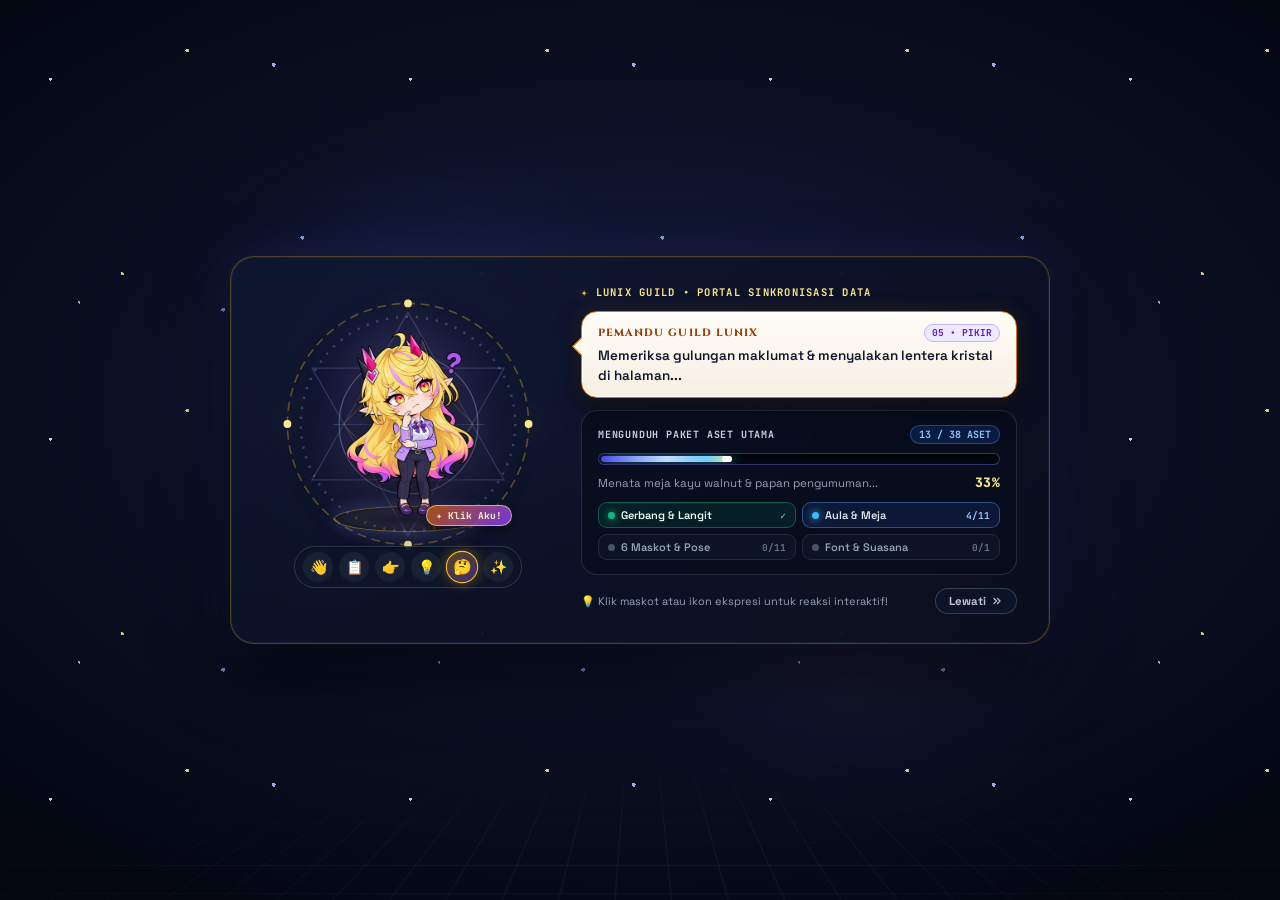
==== commit 3197fff2: "Production release: LUNIX Guild Portfolio Web (Optimized & Obfuscated)" ====
--- a/index.html
+++ b/index.html
@@ -1 +1 @@
-<!doctype html><html lang="id"><head><meta charset="UTF-8"><meta name="viewport" content="width=device-width,initial-scale=1"><meta name="description" content="LUNIX — a personal space for spreadsheet automation, web applications, and interactive experiments."><meta name="theme-color" content="#f5f7fa"><title>LUNIX — A Space for Ideas</title><link rel="icon" href="data:image/svg+xml,%3Csvg xmlns='http://www.w3.org/2000/svg' viewBox='0 0 80 80'%3E%3Crect width='80' height='80' rx='20' fill='%230b1324'/%3E%3Cpath d='M25 20v40h32' stroke='%23416dff' stroke-width='9' fill='none'/%3E%3C/svg%3E"><link rel="preconnect" href="https://fonts.googleapis.com"><link rel="preconnect" href="https://fonts.gstatic.com" crossorigin><link href="https://fonts.googleapis.com/css2?family=Cinzel:wght@600;700;800;900&family=JetBrains+Mono:wght@400;500;600&family=Space+Grotesk:wght@500;600;700;800&display=swap" rel="stylesheet"><link rel="stylesheet" href="splash.css"><link rel="stylesheet" href="styles.css"><link rel="stylesheet" href="entrance/entrance.css"><link rel="stylesheet" href="guild.css"><link rel="stylesheet" href="chapters.css"><link rel="stylesheet" href="showcase.css"><script src="splash.js" defer="defer"></script><script src="entrance/scene-config.js" defer="defer"></script><script src="app.js" defer="defer"></script><script src="entrance/entrance.js" defer="defer"></script><script src="showcase.js" defer="defer"></script></head><body class="gated"><div id="guild-splash" class="guild-splash" aria-label="Memuat Guild LUNIX" role="status" aria-live="polite"><div class="splash-backdrop" aria-hidden="true"><div class="splash-stars"></div><div class="splash-nebula nebula-left"></div><div class="splash-nebula nebula-right"></div><div class="splash-grid-floor"></div></div><div class="splash-shell"><div class="splash-character-stage"><div class="splash-rune-circle" aria-hidden="true"><svg viewBox="0 0 240 240" class="splash-rune-svg rune-outer-spin"><circle cx="120" cy="120" r="108" class="rune-ring ring-outer"></circle><circle cx="120" cy="120" r="96" class="rune-ring ring-ticks"></circle><polygon points="120,20 206,170 34,170" class="rune-poly"></polygon><polygon points="120,220 206,70 34,70" class="rune-poly"></polygon><circle cx="120" cy="12" r="3.5" class="rune-node"></circle><circle cx="120" cy="228" r="3.5" class="rune-node"></circle><circle cx="12" cy="120" r="3.5" class="rune-node"></circle><circle cx="228" cy="120" r="3.5" class="rune-node"></circle></svg> <svg viewBox="0 0 200 200" class="splash-rune-svg rune-inner-spin"><circle cx="100" cy="100" r="72" class="rune-ring ring-inner"></circle><path d="M100 22 L100 178 M22 100 L178 100" class="rune-cross"></path><rect x="52" y="52" width="96" height="96" rx="4" transform="rotate(45 100 100)" class="rune-diamond"></rect></svg></div><button type="button" id="splash-chibi-btn" class="splash-chibi-wrap" aria-label="Klik maskot Lunix untuk reaksi interaktif"><div id="splash-fx-layer" class="splash-fx-layer" aria-hidden="true"></div><img id="splash-chibi-img" class="splash-chibi" src="character/01-welcome.webp" alt="LUNIX Guild Mascot" width="220" height="220" draggable="false"><div class="splash-chibi-pedestal" aria-hidden="true"><span class="pedestal-ring"></span> <span class="splash-chibi-shadow"></span></div><span class="splash-tap-pill" id="splash-tap-pill">✦ Klik Aku!</span></button><div class="splash-pose-dock" id="splash-pose-dock" role="group" aria-label="Pilih ekspresi maskot"><button type="button" class="splash-pose-chip active" data-splash-pose="welcome" title="01 • Menyapa">👋</button> <button type="button" class="splash-pose-chip" data-splash-pose="explain" title="02 • Memandu">📋</button> <button type="button" class="splash-pose-chip" data-splash-pose="pointing" title="03 • Menunjuk">👉</button> <button type="button" class="splash-pose-chip" data-splash-pose="idea" title="04 • Ide Cemerlang">💡</button> <button type="button" class="splash-pose-chip" data-splash-pose="thinking" title="05 • Berpikir">🤔</button> <button type="button" class="splash-pose-chip" data-splash-pose="success" title="06 • Siap Tempur!">✨</button></div></div><div class="splash-console-col"><div class="splash-brand-eyebrow"><span class="splash-brand-gem">✦</span> <span id="splash-portal-title">LUNIX GUILD • PORTAL SINKRONISASI DATA</span></div><div class="splash-bubble" id="splash-bubble"><div class="splash-bubble-head"><span class="splash-bubble-tag" id="splash-bubble-tag">Pemandu Guild LUNIX</span> <span class="splash-pose-badge" id="splash-pose-badge">01 • SAPA</span></div><p class="splash-bubble-text" id="splash-status-text">Halo petualang! Sedang mengunduh data dunia &amp; ruang resepsi LUNIX Guild...</p></div><div class="splash-progress-card"><div class="splash-telemetry-top"><span class="splash-telemetry-label" id="splash-stage-label">MENGUNDUH PAKET ASET UTAMA</span> <span class="splash-asset-counter" id="splash-asset-counter">0 / 38 ASET</span></div><div class="splash-bar-outer"><div class="splash-bar-fill" id="splash-bar-fill" style="width:0%"><span class="splash-bar-sparkle"></span> <span class="splash-bar-comet"></span></div></div><div class="splash-info-row"><span class="splash-meta" id="splash-meta-text">Menyiapkan arsitektur gerbang &amp; langit...</span> <span class="splash-percent" id="splash-percent">0%</span></div><div class="splash-module-grid" id="splash-module-grid"><div class="splash-mod-pill is-loading" data-mod="gate"><span class="mod-dot"></span> <span class="mod-name" data-mod-label="gate">Gerbang &amp; Langit</span> <span class="mod-state">•••</span></div><div class="splash-mod-pill" data-mod="hall"><span class="mod-dot"></span> <span class="mod-name" data-mod-label="hall">Aula &amp; Meja</span> <span class="mod-state">•••</span></div><div class="splash-mod-pill" data-mod="cast"><span class="mod-dot"></span> <span class="mod-name" data-mod-label="cast">6 Maskot &amp; Pose</span> <span class="mod-state">•••</span></div><div class="splash-mod-pill" data-mod="core"><span class="mod-dot"></span> <span class="mod-name" data-mod-label="core">Font &amp; Suasana</span> <span class="mod-state">•••</span></div></div></div><div class="splash-footer-actions"><span class="splash-tip-mini" id="splash-tip-mini">💡 Tips: Klik maskot atau ikon ekspresi sambil menunggu unduhan</span> <button type="button" id="splash-skip-btn" class="splash-skip-btn" aria-label="Lewati proses memuat"><span id="splash-skip-label">Lewati</span> <svg width="12" height="12" viewBox="0 0 24 24" fill="none" stroke="currentColor" stroke-width="2.5" stroke-linecap="round" stroke-linejoin="round" aria-hidden="true"><polyline points="13 17 18 12 13 7"></polyline><polyline points="6 17 11 12 6 7"></polyline></svg></button></div></div></div></div><a class="skip" href="#works" data-i18n="skip">Langsung ke karya</a><header class="topbar"><div class="topbar-brand-wrap"><a class="brand" href="#home" aria-label="LUNIX home"><span class="brand-symbol"><svg viewBox="0 0 28 28" fill="none" class="brand-svg"><rect width="28" height="28" rx="7" fill="#0b1324"/><path d="M8 7v14h12" stroke="#416dff" stroke-width="2.6" stroke-linecap="round" stroke-linejoin="round"/><path d="M17 10l1.2 2.8L21 14l-2.8 1.2L17 18l-1.2-2.8L13 14l2.8-1.2L17 10z" fill="#7ba3ff"/></svg> </span><span class="brand-name">LUNIX<span class="brand-dot">✦</span></span></a></div><nav class="desktop-nav" aria-label="Main navigation"><button type="button" id="btn-return-gate" class="nav-pill nav-pill-gate" aria-label="Kembali ke halaman depan guild" title="Kembali ke halaman depan guild"><svg width="13" height="13" viewBox="0 0 24 24" fill="none" stroke="currentColor" stroke-width="2.2" stroke-linecap="round" stroke-linejoin="round" aria-hidden="true" style="opacity:.85;margin-right:2px"><path d="M3 21h18M3 10h18M5 10v11M19 10v11M9 10v11M15 10v11M4 10l8-7 8 7"/></svg> <span data-i18n="gateReturn">Depan Guild</span></button> <a href="#works" class="nav-pill" data-i18n="works">Karya</a> <a href="#about" class="nav-pill" data-i18n="about">Tentang</a> <a href="#contact" class="nav-pill" data-i18n="contact">Kontak</a></nav><div class="utilities"><button type="button" id="btn-return-gate-mobile" class="mobile-gate-btn" aria-label="Kembali ke halaman depan guild" title="Depan Guild"><svg width="14" height="14" viewBox="0 0 24 24" fill="none" stroke="currentColor" stroke-width="2.2" stroke-linecap="round" stroke-linejoin="round" aria-hidden="true"><path d="M3 21h18M3 10h18M5 10v11M19 10v11M9 10v11M15 10v11M4 10l8-7 8 7"/></svg></button> <button type="button" id="atmosphere-toggle" class="atmosphere-switch-btn" aria-pressed="false" title="Mode Siang / Malam (WIB)"><svg class="atmos-icon icon-sun" width="13" height="13" viewBox="0 0 24 24" fill="none" stroke="currentColor" stroke-width="2.2" stroke-linecap="round" stroke-linejoin="round" aria-hidden="true"><circle cx="12" cy="12" r="4"></circle><path d="M12 2v2M12 20v2M4.93 4.93l1.41 1.41M17.66 17.66l1.41 1.41M2 12h2M20 12h2M6.34 17.66l-1.41 1.41M19.07 4.93l-1.41 1.41"></path></svg> <svg class="atmos-icon icon-moon" width="13" height="13" viewBox="0 0 24 24" fill="none" stroke="currentColor" stroke-width="2.2" stroke-linecap="round" stroke-linejoin="round" aria-hidden="true"><path d="M21 12.79A9 9 0 1 1 11.21 3 7 7 0 0 0 21 12.79z"></path></svg> <span class="atmos-label" id="atmosphere-label">Siang</span></button> <button id="language" class="lang-switch-btn" aria-label="Switch language"><span class="lang-active">ID</span><span class="lang-divider">/</span><span class="lang-dim">EN</span></button> <button id="sound" class="sound-switch-btn" aria-pressed="true"><span class="sound-wave" aria-hidden="true"><i></i><i></i><i></i><i></i></span> <span id="sound-label">Suara: Aktif</span></button> <a href="#contact" class="topbar-cta"><span data-i18n="talkCta">Ngobrol</span> <span class="cta-arrow">↗</span></a></div></header><section id="gate" aria-label="LUNIX entrance"><header class="entrance-header"><span class="entrance-brand">LUNIX / ADVENTURERS' GUILD</span></header><div class="intro"><div><div class="eyebrow">A NEW ADVENTURE AWAITS</div><h1>LUNIX</h1></div><p>GUILD OF IDEAS &amp; ADVENTURES</p></div><div class="scene eco" data-phase="outside" aria-label="Depan gedung guild LUNIX dengan dua pintu yang dapat dibuka"><div class="atmosphere" aria-hidden="true"><div class="night-sky"><div class="stars"></div></div><div class="cloud-layer cloud-far"><img src="entrance/assets/clouds-far.png" alt="" decoding="async"></div><div class="cloud-layer cloud-near"><img src="entrance/assets/clouds-near.png" alt="" decoding="async"></div><div class="sky-night-tint"></div><div class="celestial sun"><div class="orb"><img src="entrance/assets/sun-realistic-v7.png" alt=""></div></div><div class="celestial moon"><div class="orb"><img src="entrance/assets/moon-realistic-v7.png" alt=""></div></div></div><div class="surround-ground" aria-hidden="true"><div class="night-surround"></div></div><div class="world"><img class="courtyard" src="entrance/assets/courtyard.png" alt="Halaman batu dan rumput"><div class="tree-shadow" aria-hidden="true"></div><div class="contact-shadow" aria-hidden="true"></div><div class="entrance" aria-hidden="true"><div class="interior"><img src="entrance/assets/guild-interior-windowless-v7.png" alt=""></div><div class="door left"><img src="entrance/assets/door-left.png" alt=""></div><div class="door right"><img src="entrance/assets/door-right.png" alt=""></div></div><div class="lintel-shade" aria-hidden="true"></div><img class="facade" src="entrance/assets/guild-facade-bare-banners-v8.png" alt="Gedung guild batu putih dan kayu walnut, dengan lambang bulan dan kristal biru"><div class="guild-banner banner-a" aria-hidden="true"><div class="banner-section"><div class="banner-surface"><img src="entrance/assets/guild-banner-cloth-v8.png" alt="" style="left:-58.715596%;top:-18.629408%;width:217.431193%;height:441.516966%"></div><div class="banner-section"><div class="banner-surface"><img src="entrance/assets/guild-banner-cloth-v8.png" alt="" style="left:-58.715596%;top:-118.629408%;width:217.431193%;height:441.516966%"></div><div class="banner-section"><div class="banner-surface"><img src="entrance/assets/guild-banner-cloth-v8.png" alt="" style="left:-58.715596%;top:-218.629408%;width:217.431193%;height:441.516966%"></div><div class="banner-section"><div class="banner-surface"><img src="entrance/assets/guild-banner-cloth-v8.png" alt="" style="left:-58.715596%;top:-318.629408%;width:217.431193%;height:441.516966%"></div></div></div></div></div></div><div class="guild-banner banner-b" aria-hidden="true"><div class="banner-section"><div class="banner-surface"><img src="entrance/assets/guild-banner-cloth-v8.png" alt="" style="left:-58.715596%;top:-18.629408%;width:217.431193%;height:441.516966%"></div><div class="banner-section"><div class="banner-surface"><img src="entrance/assets/guild-banner-cloth-v8.png" alt="" style="left:-58.715596%;top:-118.629408%;width:217.431193%;height:441.516966%"></div><div class="banner-section"><div class="banner-surface"><img src="entrance/assets/guild-banner-cloth-v8.png" alt="" style="left:-58.715596%;top:-218.629408%;width:217.431193%;height:441.516966%"></div><div class="banner-section"><div class="banner-surface"><img src="entrance/assets/guild-banner-cloth-v8.png" alt="" style="left:-58.715596%;top:-318.629408%;width:217.431193%;height:441.516966%"></div></div></div></div></div></div><div class="guild-banner banner-c" aria-hidden="true"><div class="banner-section"><div class="banner-surface"><img src="entrance/assets/guild-banner-cloth-v8.png" alt="" style="left:-58.715596%;top:-18.629408%;width:217.431193%;height:441.516966%"></div><div class="banner-section"><div class="banner-surface"><img src="entrance/assets/guild-banner-cloth-v8.png" alt="" style="left:-58.715596%;top:-118.629408%;width:217.431193%;height:441.516966%"></div><div class="banner-section"><div class="banner-surface"><img src="entrance/assets/guild-banner-cloth-v8.png" alt="" style="left:-58.715596%;top:-218.629408%;width:217.431193%;height:441.516966%"></div><div class="banner-section"><div class="banner-surface"><img src="entrance/assets/guild-banner-cloth-v8.png" alt="" style="left:-58.715596%;top:-318.629408%;width:217.431193%;height:441.516966%"></div></div></div></div></div></div><div class="guild-banner banner-d" aria-hidden="true"><div class="banner-section"><div class="banner-surface"><img src="entrance/assets/guild-banner-cloth-v8.png" alt="" style="left:-58.715596%;top:-18.629408%;width:217.431193%;height:441.516966%"></div><div class="banner-section"><div class="banner-surface"><img src="entrance/assets/guild-banner-cloth-v8.png" alt="" style="left:-58.715596%;top:-118.629408%;width:217.431193%;height:441.516966%"></div><div class="banner-section"><div class="banner-surface"><img src="entrance/assets/guild-banner-cloth-v8.png" alt="" style="left:-58.715596%;top:-218.629408%;width:217.431193%;height:441.516966%"></div><div class="banner-section"><div class="banner-surface"><img src="entrance/assets/guild-banner-cloth-v8.png" alt="" style="left:-58.715596%;top:-318.629408%;width:217.431193%;height:441.516966%"></div></div></div></div></div></div><div class="plaque"><img src="entrance/assets/guild-wordmark-refined-v8.png" alt="LUNIX GUILD"></div><div class="prop planter left"><img src="entrance/assets/stone-planter.png" alt=""><img class="foliage" src="entrance/assets/stone-planter.png" alt="" aria-hidden="true"></div><div class="prop planter right"><img src="entrance/assets/stone-planter.png" alt=""><img class="foliage" src="entrance/assets/stone-planter.png" alt="" aria-hidden="true"></div><div class="prop lantern left"><img src="entrance/assets/crystal-lantern.png" alt=""><div class="lamp-glow"></div></div><div class="prop lantern right"><img src="entrance/assets/crystal-lantern.png" alt=""><div class="lamp-glow"></div></div><div class="night-shade" aria-hidden="true"></div><div class="night-lights" aria-hidden="true"><div class="window-bloom"></div><img class="window-lights" src="entrance/assets/window-lights-v9.svg" alt=""></div></div><div class="ground-life" aria-hidden="true"><svg viewBox="0 0 24 16" style="--start-x:2%;--start-y:91%;--travel:22vw;--duration:19s;--delay:-5s"><path d="M1 14Q2 1 22 2Q20 16 1 14Z"/><path d="M1 14 18 4" fill="none"/></svg> <svg viewBox="0 0 24 16" style="--start-x:77%;--start-y:93%;--travel:18vw;--duration:23s;--delay:-13s"><path d="M1 14Q2 1 22 2Q20 16 1 14Z"/><path d="M1 14 18 4" fill="none"/></svg> <svg viewBox="0 0 24 16" style="--start-x:9%;--start-y:97%;--travel:24vw;--duration:27s;--delay:-17s"><path d="M1 14Q2 1 22 2Q20 16 1 14Z"/><path d="M1 14 18 4" fill="none"/></svg> <svg viewBox="0 0 24 16" style="--start-x:81%;--start-y:88%;--travel:-17vw;--duration:31s;--delay:-8s"><path d="M1 14Q2 1 22 2Q20 16 1 14Z"/><path d="M1 14 18 4" fill="none"/></svg> <svg viewBox="0 0 24 16" style="--start-x:19%;--start-y:90%;--travel:-20vw;--duration:29s;--delay:-22s"><path d="M1 14Q2 1 22 2Q20 16 1 14Z"/><path d="M1 14 18 4" fill="none"/></svg><div class="ground-mist"><div class="mist-bank left"></div><div class="mist-bank right"></div></div></div></div><div class="landing-vignette" aria-hidden="true"></div><div class="actionbar"><div class="gate-ready-companion" id="gate-ready-companion"><img src="character/01-welcome.webp" alt="" class="gate-companion-avatar" id="gate-companion-avatar" width="32" height="32" draggable="false"> <span class="gate-companion-dot"></span> <span class="gate-companion-text" id="gate-companion-text" data-i18n="gateCompanionReady">Gerbang Siap • Silakan Masuk</span></div><div class="buttons"><button id="open" class="primary enter-guild-btn" type="button" aria-expanded="false" disabled="disabled">MASUK</button></div><p id="status" role="status">Pintu tertutup. Buka untuk melihat aula guild di baliknya.</p></div><details><summary>Pengaturan suasana</summary><div class="controls"><label><input id="near" type="checkbox"> Dekati pintu</label> <label><input id="wind" type="checkbox" checked="checked"> Angin banner</label> <label><input id="decor" type="checkbox" checked="checked"> Dekorasi</label> <label>Waktu <select id="timeMode"><option value="auto">Otomatis · 20 detik</option><option value="day">Siang</option><option value="night">Malam</option></select></label> <label><input id="eco" type="checkbox" checked="checked"> Mode hemat</label> <label><input id="motion" type="checkbox" checked="checked"> Animasi suasana</label> <label><input id="inspect" type="checkbox"> Batas penempatan</label></div><p class="notes">Siklus siang–malam 20 detik, lampu pintu berpasangan dan jendela menyala saat malam.</p></details><div id="loadStatus" role="status">Memuat gambar…</div><div class="gate-flash" aria-hidden="true"></div></section><main id="main" inert><div class="guild-viewport" id="guild-viewport"><div class="guild-layer-bg" aria-hidden="true"><img class="guild-bg-img" src="guild/guild-interior.png" alt="" draggable="false"><div class="guild-ambient-light"></div><div class="guild-night-overlay"></div></div><div class="guild-stage" id="guild-stage"><div class="guild-emblem" aria-hidden="true"><img src="guild/lunix-wall-emblem.png" alt="LUNIX Guild Emblem" draggable="false"></div><aside class="guild-board-secondary" aria-label="Guild Navigation & Status"><img class="guild-board-secondary-img" src="guild/guild-noticeboard.png" alt="" draggable="false"><div class="guild-sec-reading"><div class="guild-sec-badge"><span class="guild-sec-badge-dot"></span> <span data-i18n="guildBadge">LUNIX GUILD</span></div><div class="guild-sec-title" data-i18n="guildFiles">DAFTAR BERKAS</div><nav class="guild-nav-list" aria-label="Navigasi Papan Guild"><button class="guild-nav-btn active" data-guild-target="intro"><span data-i18n="navIntro">Intro</span> <span class="nav-num">01</span></button> <button class="guild-nav-btn" data-guild-target="about"><span data-i18n="navAbout">Tentang</span> <span class="nav-num">02</span></button> <button class="guild-nav-btn" data-guild-target="projects"><span data-i18n="navWorks">Karya</span> <span class="nav-num">03</span></button> <button class="guild-nav-btn" data-guild-target="contact"><span data-i18n="navContact">Kontak</span> <span class="nav-num">04</span></button></nav><div class="guild-sec-tip" data-i18n="guildTip">Klik berkas atau objek meja ✦</div></div></aside><section class="guild-board-wide-wrap" id="guild-board-wide-wrap" aria-label="Papan Konten Utama LUNIX Guild"><img class="guild-board-wide-img" src="guild/guild-noticeboard-wide.png" alt="Papan Konten Utama" draggable="false"><div class="guild-main-reading" id="guild-main-reading"><div class="guild-section-content" id="guild-section-content"><article class="guild-pane active" id="pane-intro" data-pane="intro"><div class="guild-status-ribbon board-stagger-1"><div class="ribbon-status-left"><span class="ribbon-live-dot" aria-hidden="true"></span> <span class="ribbon-live-text" data-i18n="introRibbonLive">AULA GUILD AKTIF • OPEN FOR QUESTS</span></div><div class="ribbon-metrics-group"><button type="button" class="ribbon-metric-pill interactive-pill" data-guild-jump="projects" title="Lihat 3 Misi Utama + 2 Utilitas"><span class="metric-icon">⚔️</span> <span data-i18n="introMetricQuests">5 Arsip Karya</span></button> <span class="ribbon-metric-pill"><span class="metric-icon">🛡️</span> <span data-i18n="introMetricPrivacy">100% Client-Side</span> </span><span class="ribbon-metric-pill gold-pill"><span class="metric-icon">★</span> <span data-i18n="introMetricRank">Rank S+ Craft</span></span></div></div><div class="guild-proclamation-grid board-stagger-2"><div class="guild-proclamation-main"><div class="guild-proclamation-eyebrow"><span class="rune-bracket">◈</span> <span class="eyebrow-line"></span> <span class="eyebrow-text" data-i18n="welcome">MAKLUMAT RESMI RESEPSIONIS GUILD • EST. 2026</span> <span class="eyebrow-line"></span> <span class="rune-bracket">◈</span></div><h2 class="guild-pane-title"><span class="title-lead">WHERE LOGIC MEETS CRAFTSMANSHIP</span> <span class="title-highlight">TURNING IDEAS INTO LIVING SYSTEMS.</span></h2><p class="guild-pane-desc" data-i18n="intro">Menempa otomatisasi spreadsheet berpresisi tinggi, aplikasi web tangguh, dan eksplorasi interaktif dari rasa penasaran menjadi solusi nyata yang siap diuji.</p><div class="guild-action-row"><button type="button" class="guild-btn-primary" data-guild-jump="projects"><span data-i18n="introBtnWorks">📜 Jelajahi Seluruh Karya</span> <span class="btn-arrow-anim">↗</span></button> <button type="button" class="guild-btn-secondary" data-guild-jump="about"><span data-i18n="about">Buku Catatan Guild</span> <span>📖</span></button> <button type="button" class="guild-btn-secondary" data-guild-jump="contact"><span data-i18n="talkCta">Resepsionis Guild</span> <span>🔔</span></button></div></div><div class="guild-stacked-papers-wrap" id="guild-stacked-papers" title="Klik untuk melihat Komisi & Karya Pilihan Guild"><span class="paper-sparkle sp-1" aria-hidden="true">✦</span> <span class="paper-sparkle sp-2" aria-hidden="true">◈</span><div class="paper-chibi-cameo" aria-hidden="true"><img src="character/03-point-right.webp" alt="" class="paper-chibi-img" draggable="false"></div><div class="stacked-paper-layer paper-underlay" aria-hidden="true"><img src="quest-papers/quest-paper-02-weathered.png" alt="" class="stacked-paper-img" draggable="false"></div><div class="stacked-paper-layer paper-overlay"><img src="quest-papers/quest-paper-03-sapphire.png" alt="Lembaran Misi Sapphire Guild" class="stacked-paper-img" draggable="false"><div class="stacked-paper-content"><div class="paper-top-rank"><span class="paper-rank-pill">RANK S+</span> <span class="paper-pin-icon" aria-hidden="true">📍</span></div><h4 class="paper-quest-title" data-i18n="paperCommissionTitle">OPEN COMMISSION</h4><p class="paper-quest-desc" data-i18n="paperCommissionDesc">Otomasi Spreadsheet &amp; Web Apps Kustom</p><div class="paper-quest-footer"><button type="button" class="paper-action-btn" data-guild-jump="contact"><span data-i18n="paperCommissionBtn">Kirim Pesan</span> <span>↗</span></button></div></div><div class="guild-seal-badge mini-seal" title="Segel Resmi Guild"><svg viewBox="0 0 100 100" class="guild-seal-svg seal-spin-slow" aria-hidden="true"><circle cx="50" cy="50" r="45" stroke="currentColor" stroke-width="2" stroke-dasharray="4 2.5" fill="none" opacity="0.9"/><circle cx="50" cy="50" r="38" stroke="currentColor" stroke-width="1.2" fill="none" opacity="0.75"/><path id="seal-text-path-mini" d="M 17,50 A 33,33 0 1,1 83,50 A 33,33 0 1,1 17,50" fill="none"/><text font-family="'JetBrains Mono', monospace" font-size="8.5" font-weight="800" fill="currentColor" letter-spacing="1.2"><textPath href="#seal-text-path-mini" startOffset="50%" text-anchor="middle">★ LUNIX GUILD ARCHIVE • 2026 ★</textPath></text><circle cx="50" cy="50" r="14" fill="currentColor" opacity="0.12"/><polygon points="50,38 53,46 62,50 53,54 50,62 47,54 38,50 47,46" fill="currentColor"/></svg></div></div></div></div><div class="guild-welcome-pillars board-stagger-3"><div class="guild-pillar-card pillar-theme-sapphire" data-guild-jump="projects"><div class="pillar-art-banner banner-quests" aria-hidden="true"><div class="banner-shimmer"></div><img src="guild/lunix-wall-emblem.png" alt="" class="pillar-banner-prop prop-emblem" draggable="false"><div class="pillar-mini-ranks"><span class="mini-rk rk-s">RANK S</span> <span class="mini-rk rk-a">RANK A</span> <span class="mini-rk rk-sp">3D SP</span></div></div><div class="pillar-top-row"><span class="pillar-gem">📜</span> <span class="pillar-chip" data-i18n="pillar1Chip">03 / KARYA</span></div><h3 class="pillar-title" data-i18n="pillar1Title">Papan Misi Utama</h3><p class="pillar-desc" data-i18n="pillar1Desc">Jelajahi karya unggulan guild: live demo absensi &amp; payroll, pipeline otomatisasi spreadsheet, dan 3D showcase McLaren.</p><span class="pillar-action"><span data-i18n="pillar1Action">Lihat Lembaran Misi</span> <span>↗</span></span></div><div class="guild-pillar-card pillar-theme-amber" data-guild-jump="about"><div class="pillar-art-banner banner-chronicle" aria-hidden="true"><div class="banner-shimmer"></div><img src="guild/guild-book.png" alt="" class="pillar-banner-prop prop-tome" draggable="false"><div class="pillar-floating-runes"><span class="fl-rune r1">◈</span> <span class="fl-rune r2">✦</span> <span class="fl-rune r3" data-i18n="pillar2RuneTag">KARYA</span></div></div><div class="pillar-top-row"><span class="pillar-gem">📖</span> <span class="pillar-chip" data-i18n="pillar2Chip">02 / TENTANG</span></div><h3 class="pillar-title" data-i18n="pillar2Title">Catatan Pengrajin</h3><p class="pillar-desc" data-i18n="pillar2Desc">Kisah identitas LUNIX, atribut keahlian pengrajin, serta 3 tahapan penempaan solusi praktis tanpa bloat.</p><span class="pillar-action"><span data-i18n="pillar2Action">Baca Catatan Guild</span> <span>↗</span></span></div><div class="guild-pillar-card pillar-theme-emerald" data-guild-jump="contact" id="pillar-card-bell"><div class="pillar-art-banner banner-reception" aria-hidden="true"><div class="banner-shimmer"></div><div class="bell-ring-waves"><span class="wave-arc left-arc">(</span> <img src="guild/service-bell.png" alt="" class="pillar-banner-prop prop-bell-mini" draggable="false"> <span class="wave-arc right-arc">)</span></div><span class="reception-open-tag">TING! ✦</span></div><div class="pillar-top-row"><span class="pillar-gem">🔔</span> <span class="pillar-chip" data-i18n="pillar3Chip">04 / KONTAK</span></div><h3 class="pillar-title" data-i18n="pillar3Title">Meja Resepsionis</h3><p class="pillar-desc" data-i18n="pillar3Desc">Punya ide proyek, tantangan spreadsheet, atau sekadar ingin menyapa? Kirim tiket komisi ke meja resepsionis.</p><span class="pillar-action"><span data-i18n="pillar3Action">Temui Resepsionis</span> <span>↗</span></span></div></div></article><article class="guild-pane" id="pane-about" data-pane="about"><div class="guild-pane-eyebrow board-stagger-1"><span class="eyebrow-star">✦</span> <span data-i18n="aboutLabel">02 / DI BALIK LUNIX</span> <span class="guild-eyebrow-chip" data-i18n="guildChronicle">CATATAN RESEPSI GUILD</span></div><div class="guild-master-sheet board-stagger-1"><button type="button" class="master-avatar-card" id="about-chibi-toggle" title="Klik maskot Lunix untuk ganti ekspresi!"><div class="master-avatar-aura" aria-hidden="true"></div><img src="character/04-idea.webp" alt="Lunix Mascot Craftsman" class="master-chibi-img" id="about-chibi-img" draggable="false"> <span class="master-class-pill" id="about-chibi-role" data-i18n="masterClass">PERAJIN SISTEM</span> <span class="master-click-hint" data-i18n="masterClickHint">✦ Klik Ekspresi</span></button><div class="master-info-col"><div class="master-title-row"><div><h2 class="guild-pane-title master-headline" data-i18n="aboutTitle">Rasa penasaran, <em>tanpa batas.</em></h2><p class="guild-pane-desc master-lead" data-i18n="storyLead">Kalau sebuah ide menarik perhatianku, aku ingin memahami cara kerjanya—lalu mencoba membuatnya.</p></div><div class="master-craft-crest"><span class="crest-star" aria-hidden="true">✦</span> <span class="crest-label" data-i18n="masterGuildTag">KARYA MANDIRI</span></div></div><div class="capability-badges-grid" role="list" aria-label="Lencana Kemampuan Utama"><button type="button" class="cap-badge-card cap-amber" data-cap-key="sheet" role="listitem"><span class="cap-badge-icon" aria-hidden="true"><svg viewBox="0 0 24 24" width="14" height="14" fill="none" stroke="currentColor" stroke-width="2.2" stroke-linecap="round" stroke-linejoin="round"><rect x="3" y="3" width="18" height="18" rx="2"/><path d="M3 9h18M9 21V9"/></svg> </span><span class="cap-badge-body"><span class="cap-badge-top"><strong class="cap-badge-title" data-i18n="capSheetTitle">Otomasi Spreadsheet &amp; Script</strong> <span class="cap-badge-tag" data-i18n="capSheetTag">OTOMASI</span> </span><span class="cap-badge-sub" data-i18n="capSheetSub">Formula dinamis, validasi rapi &amp; rekap instan</span></span></button> <button type="button" class="cap-badge-card cap-blue" data-cap-key="web" role="listitem"><span class="cap-badge-icon" aria-hidden="true"><svg viewBox="0 0 24 24" width="14" height="14" fill="none" stroke="currentColor" stroke-width="2.2" stroke-linecap="round" stroke-linejoin="round"><rect x="2" y="4" width="20" height="16" rx="2"/><path d="M2 8h20M6 6h.01M9 6h.01"/></svg> </span><span class="cap-badge-body"><span class="cap-badge-top"><strong class="cap-badge-title" data-i18n="capWebTitle">Aplikasi Web Mandiri</strong> <span class="cap-badge-tag" data-i18n="capWebTag">WEB APP</span> </span><span class="cap-badge-sub" data-i18n="capWebSub">Sistem ringkas siap pakai langsung di browser</span></span></button> <button type="button" class="cap-badge-card cap-violet" data-cap-key="ui3d" role="listitem"><span class="cap-badge-icon" aria-hidden="true"><svg viewBox="0 0 24 24" width="14" height="14" fill="none" stroke="currentColor" stroke-width="2.2" stroke-linecap="round" stroke-linejoin="round"><path d="M12 2L2 7l10 5 10-5-10-5z"/><path d="M2 17l10 5 10-5"/><path d="M2 12l10 5 10-5"/></svg> </span><span class="cap-badge-body"><span class="cap-badge-top"><strong class="cap-badge-title" data-i18n="cap3dTitle">Eksplorasi 3D &amp; UI Taktil</strong> <span class="cap-badge-tag" data-i18n="cap3dTag">INTERAKTIF</span> </span><span class="cap-badge-sub" data-i18n="cap3dSub">Panggung WebGL mulus &amp; antarmuka berkarakter</span></span></button> <button type="button" class="cap-badge-card cap-emerald" data-cap-key="privacy" role="listitem"><span class="cap-badge-icon" aria-hidden="true"><svg viewBox="0 0 24 24" width="14" height="14" fill="none" stroke="currentColor" stroke-width="2.2" stroke-linecap="round" stroke-linejoin="round"><path d="M12 22s8-4 8-10V5l-8-3-8 3v7c0 6 8 10 8 10z"/><path d="m9 12 2 2 4-4"/></svg> </span><span class="cap-badge-body"><span class="cap-badge-top"><strong class="cap-badge-title" data-i18n="capPrivacyTitle">Lokal &amp; Privasi Terjaga</strong> <span class="cap-badge-tag" data-i18n="capPrivacyTag">PRIVASI</span> </span><span class="cap-badge-sub" data-i18n="capPrivacySub">Ringan tanpa bloat &amp; data aman di perangkat</span></span></button></div></div></div><div class="guild-about-story-grid board-stagger-2"><div class="guild-story-card"><div class="guild-story-badge"><span class="badge-rune">◈</span> <span data-i18n="storyTagOrigin">IDENTITAS &amp; ASAL-USUL</span></div><p class="guild-story-text" data-i18n="story">Dulu, LuniX adalah namaku saat bermain game. Sekarang, LUNIX menjadi ruang untuk semua hal yang ingin kubuat: alat yang mempermudah pekerjaan, aplikasi yang berguna, dan dunia kecil untuk dijelajahi.</p></div><div class="guild-story-card"><div class="guild-story-badge"><span class="badge-rune">✦</span> <span data-i18n="storyTagPartner">KOLABORASI &amp; EKSPERIMEN</span></div><p class="guild-story-text" data-i18n="aboutPartner">Meski orang di baliknya tetap aku, LUNIX terasa seperti partner. Tempat rasa penasaran berubah menjadi eksperimen nyata, didukung otomatisasi cerdas dan rasa ingin tahu.</p></div></div><div class="guild-sub-header board-stagger-3"><span class="sub-header-gem">💎</span> <span data-i18n="processTitle">TIGA PILAR PROSES KREATIF GUILD</span></div><div class="guild-workflow-steps board-stagger-3"><div class="guild-step-card step-theme-1"><div class="guild-step-top"><div class="step-medallion med-blue" aria-hidden="true"><svg viewBox="0 0 24 24" width="16" height="16" fill="none" stroke="currentColor" stroke-width="2.2" stroke-linecap="round" stroke-linejoin="round"><circle cx="11" cy="11" r="7"></circle><line x1="21" y1="21" x2="16.65" y2="16.65"></line><line x1="11" y1="8" x2="11" y2="14"></line><line x1="8" y1="11" x2="14" y2="11"></line></svg></div><span class="step-num">01</span> <span class="step-phase" data-i18n="step1Phase">DECONSTRUCT</span></div><h4 class="step-title" data-i18n="understand">Pahami</h4><p class="step-desc" data-i18n="understandDesc">Menganalisis akar kebutuhan operasional, alur data riil, dan titik hambatan yang ingin diatasi.</p><span class="step-flow-arrow" aria-hidden="true">❯</span></div><div class="guild-step-card step-theme-2"><div class="guild-step-top"><div class="step-medallion med-amber" aria-hidden="true"><svg viewBox="0 0 24 24" width="16" height="16" fill="none" stroke="currentColor" stroke-width="2.2" stroke-linecap="round" stroke-linejoin="round"><path d="M9 3h6"></path><path d="M10 3v5.4a2 2 0 0 1-.5 1.3L4.7 16a2.5 2.5 0 0 0 1.9 4.1h10.8a2.5 2.5 0 0 0 1.9-4.1l-4.8-6.3a2 2 0 0 1-.5-1.3V3"></path><path d="M7 15h10"></path></svg></div><span class="step-num">02</span> <span class="step-phase" data-i18n="step2Phase">EXPERIMENT</span></div><h4 class="step-title" data-i18n="experiment">Coba</h4><p class="step-desc" data-i18n="experimentDesc">Meramu formula spreadsheet, sandbox prototipe browser, dan arsitektur database lokal.</p><span class="step-flow-arrow" aria-hidden="true">❯</span></div><div class="guild-step-card step-theme-3"><div class="guild-step-top"><div class="step-medallion med-emerald" aria-hidden="true"><svg viewBox="0 0 24 24" width="16" height="16" fill="none" stroke="currentColor" stroke-width="2.2" stroke-linecap="round" stroke-linejoin="round"><polygon points="12 2 15.09 8.26 22 9.27 17 14.14 18.18 21.02 12 17.77 5.82 21.02 7 14.14 2 9.27 8.91 8.26 12 2"></polygon></svg></div><span class="step-num">03</span> <span class="step-phase" data-i18n="step3Phase">DELIVER</span></div><h4 class="step-title" data-i18n="create">Wujudkan</h4><p class="step-desc" data-i18n="createDesc">Menghasilkan alat siap pakai yang praktis, cepat, aman, dan mempermudah tugas nyata.</p></div></div><div class="guild-sub-header board-stagger-4" style="margin-top:8px"><span class="sub-header-gem">⚔</span> <span data-i18n="arsenalLabel">ARSENAL ALAT &amp; BIDANG KEAHLIAN (KLIK RUNE)</span></div><div class="guild-arsenal-grid board-stagger-4"><div class="guild-arsenal-card"><div class="guild-arsenal-header"><span class="guild-arsenal-icon">📊</span><div><b data-i18n="arsenalAutoTitle">Otomatisasi Spreadsheet &amp; Data</b> <span class="guild-arsenal-sub" data-i18n="arsenalAutoSub">Efisiensi operasional harian</span></div></div><div class="guild-stack-pills amber-pills"><button type="button" class="arsenal-rune-pill" data-rune-tip="Formula matriks dinamis tanpa lag untuk ribuan baris data.">Excel Formula</button> <button type="button" class="arsenal-rune-pill" data-rune-tip="Arsitektur multi-sheet terhubung dengan kontrol validasi ketat.">Google Sheets</button> <button type="button" class="arsenal-rune-pill" data-rune-tip="Otomasi pengiriman email, trigger terjadwal, dan ekspor berkas.">Apps Script</button> <button type="button" class="arsenal-rune-pill" data-rune-tip="Kalkulasi PPh21, BPJS, lembur, dan kliring bank 1-klik.">Payroll System</button> <button type="button" class="arsenal-rune-pill" data-rune-tip="Pivot & dashboard KPI real-time siap cetak untuk eksekutif.">Automated Rekap</button> <button type="button" class="arsenal-rune-pill" data-rune-tip="Pembuatan ratusan slip PDF resmi langsung di dalam alur kerja.">Client-Side PDF</button></div></div><div class="guild-arsenal-card"><div class="guild-arsenal-header"><span class="guild-arsenal-icon">🌐</span><div><b data-i18n="arsenalWebTitle">Aplikasi Web &amp; Eksperimen Digital</b> <span class="guild-arsenal-sub" data-i18n="arsenalWebSub">Interaktif, privat &amp; mandiri</span></div></div><div class="guild-stack-pills blue-pills"><button type="button" class="arsenal-rune-pill" data-rune-tip="Database langsung di browser pengunjung—aman tanpa server pihak ketiga!">IndexedDB Sandbox</button> <button type="button" class="arsenal-rune-pill" data-rune-tip="Visualisasi 3D real-time 60 FPS dengan kontrol kamera orbit 360°.">WebGL &amp; 3D Stage</button> <button type="button" class="arsenal-rune-pill" data-rune-tip="Kode ringan, cepat dimuat, dan bebas ketergantungan framework berat.">Vanilla Modern JS</button> <button type="button" class="arsenal-rune-pill" data-rune-tip="Antarmuka bertema RPG taktil yang proporsional di desktop & mobile.">Tactile RPG UI</button> <button type="button" class="arsenal-rune-pill" data-rune-tip="Privasi dokumen terjaga karena seluruh pemrosesan berjalan lokal.">Zero Cloud Upload</button> <button type="button" class="arsenal-rune-pill" data-rune-tip="Iterasi cepat berbantuan AI yang diaudit & dipoles presisi oleh manusia.">AI-Assisted Craft</button></div></div></div><div class="guild-about-footer board-stagger-4"><div class="guild-about-actions"><button type="button" class="guild-btn-primary" data-guild-jump="projects"><span data-i18n="exploreProjects">Lihat Bukti Karya (Section 03)</span> <span>↗</span></button> <button type="button" class="guild-btn-secondary" data-guild-jump="contact"><span data-i18n="talkCta">Resepsionis &amp; Kontak</span> <span>🔔</span></button></div><div class="guild-about-status"><span class="status-pulse" aria-hidden="true"></span> <span data-i18n="aboutStatusTip">Catatan Guild Aktif • Siap Berkolaborasi</span></div></div></article><article class="guild-pane" id="pane-projects" data-pane="projects"><div class="guild-pane-eyebrow board-stagger-1"><span class="rune-bracket">◈</span> <span class="eyebrow-line"></span> <span data-i18n="selected">03 / PAPAN MISI &amp; KARYA UNGGULAN GUILD</span> <span class="eyebrow-line"></span> <span class="guild-eyebrow-chip" data-i18n="worksActiveChip">5 ARSIP AKTIF</span></div><div class="guild-works-top-bar board-stagger-1"><div><h2 class="guild-pane-title"><span class="title-lead" data-i18n="worksLeadTitle">KARYA PILIHAN &amp; MISI UTAMA</span> <span class="title-highlight" data-i18n="worksSubTitle">DARI IDE MENJADI SISTEM NYATA.</span></h2><p class="guild-pane-desc" style="margin-bottom:4px" data-i18n="worksDesc">Pilih lembaran misi di bawah untuk mencoba live demo sandbox, menelusuri galeri pipeline spreadsheet, atau menjelajahi 3D web showcase McLaren.</p></div></div><div class="guild-quest-bulletin-grid grand-quest-grid board-stagger-2"><div class="guild-quest-notice quest-rank-s" data-quest-target="payroll-demo"><div class="quest-pushpin" aria-hidden="true"></div><div class="quest-notice-top"><span class="quest-rank-badge rank-s">RANK S • APP</span> <span class="quest-stamp stamp-trial" data-i18n="stampTrial">SIAP DICOBA ⚡</span></div><a href="https://lunix-213.github.io/lunix-demo-gaji/" target="_blank" rel="noopener noreferrer" class="quest-preview-stage preview-payroll" aria-label="Pratinjau Attendance & Payroll Sandbox"><div class="preview-payroll-grid"><div class="mini-cal-card"><div class="mini-cal-head"><span class="cal-dot green"></span> <span>PRESENSI LIVE</span></div><div class="mini-cal-cells"><span class="c-ok">✓</span><span class="c-ok">✓</span><span class="c-ok">✓</span><span class="c-wfh">W</span> <span class="c-ok">✓</span><span class="c-ok">✓</span><span class="c-pulse">📸</span><span class="c-idle">·</span></div></div><div class="mini-slip-card"><span class="mini-slip-tag">SLIP OTOMATIS</span><div class="mini-slip-bar b1"></div><div class="mini-slip-bar b2"></div><span class="mini-slip-total">THP ✓ READY</span></div></div><span class="preview-hover-cta" data-i18n="previewLaunchSandbox">⚡ Coba Live Sandbox ↗</span></a><h4 class="quest-notice-title">Attendance &amp; Payroll Sandbox</h4><p class="quest-notice-desc" data-i18n="payrollCardDesc">Aplikasi absensi kalender presensi, unggah foto bukti, perhitungan jam kerja, dan generator slip gaji interaktif tanpa server eksternal.</p><div class="quest-tags-row"><span>Kalender Absensi</span> <span>Foto Bukti</span> <span>IndexedDB</span> <span>Slip Gaji</span></div><div class="quest-notice-footer"><a href="#project/payroll" class="quest-sub-link" data-i18n="questInfoBtn">Info</a> <a href="https://lunix-213.github.io/lunix-demo-gaji/" target="_blank" rel="noopener noreferrer" class="quest-action-link primary-link"><span data-i18n="questPayrollBtn">Buka Demo Sandbox</span> <span>↗</span></a></div></div><div class="guild-quest-notice quest-rank-a" id="quest-card-spreadsheet" data-quest-target="spreadsheet-showcase"><div class="quest-pushpin" aria-hidden="true"></div><div class="quest-notice-top"><span class="quest-rank-badge rank-a">RANK A • DATA</span> <span class="quest-stamp stamp-verified">VERIFIED ✓</span></div><div class="quest-preview-stage preview-spreadsheet" aria-hidden="true"><img src="showcase/spreadsheet/04-slip-gaji.svg" alt="" class="sheet-thumb thumb-back" draggable="false"> <img src="showcase/spreadsheet/03-dashboard-kpi.svg" alt="" class="sheet-thumb thumb-front" draggable="false"> <span class="preview-slide-count">📊 3 Studi Kasus • Zoom HD</span> <span class="preview-hover-cta" data-i18n="previewOpenGallery">🔍 Buka Galeri HD</span></div><h4 class="quest-notice-title">Spreadsheet &amp; Data Pipeline</h4><p class="quest-notice-desc" data-i18n="sheetCardDesc">Input gaji, validasi anti-duplikasi, formula BPJS/pajak otomatis, generator slip gaji PDF massal, dan export payroll bank.</p><div class="quest-tags-row"><span>Formula Matriks</span> <span>Slip PDF Massal</span> <span>Kliring Bank</span> <span>Apps Script</span></div><div class="quest-notice-footer"><span class="quest-sub-badge">95% Faster</span> <button type="button" class="quest-action-link primary-link" id="btn-quest-spreadsheet"><span data-i18n="questSheetBtn">Galeri &amp; Zoom HD</span> <span>↗</span></button></div></div><div class="guild-quest-notice quest-rank-special" data-quest-target="stage-3d"><div class="quest-pushpin" aria-hidden="true"></div><div class="quest-notice-top"><span class="quest-rank-badge rank-special">RANK SP • 3D</span> <span class="quest-stamp stamp-exp">60 FPS ✦</span></div><a href="https://lunix-213.github.io/lunix-3d-webshowcase-mclaren/" target="_blank" rel="noopener noreferrer" class="quest-preview-stage preview-mclaren" aria-label="Pratinjau 3D Web Showcase McLaren"><div class="mclaren-orbit-ring" aria-hidden="true"></div><div class="mclaren-beam-sweep" aria-hidden="true"></div><svg class="mclaren-car-svg" viewBox="0 0 220 80" fill="none" aria-hidden="true"><line x1="10" y1="62" x2="210" y2="62" stroke="rgba(167,139,250,0.35)" stroke-width="1" stroke-dasharray="4 3"/><path d="M24 54 L36 42 L68 35 L106 23 L148 25 L182 37 L200 46 L196 56 L176 56 A13 13 0 0 1 150 56 L78 56 A13 13 0 0 1 52 56 Z" fill="rgba(124,58,237,0.28)" stroke="#c4b5fd" stroke-width="1.8" stroke-linejoin="round"/><path d="M74 35 L106 25 L142 27 L156 36 Z" fill="rgba(56,189,248,0.28)" stroke="#7dd3fc" stroke-width="1.2"/><path d="M84 48 L142 44 L136 52 L80 52 Z" fill="rgba(245,158,11,0.35)"/><circle cx="65" cy="55" r="10.5" fill="#0f172a" stroke="#38bdf8" stroke-width="2"/><circle cx="65" cy="55" r="4" fill="#38bdf8"/><circle cx="163" cy="55" r="10.5" fill="#0f172a" stroke="#38bdf8" stroke-width="2"/><circle cx="163" cy="55" r="4" fill="#38bdf8"/><path d="M188 43 L202 45" stroke="#fde047" stroke-width="2.4" stroke-linecap="round"/><path d="M23 46 L33 45" stroke="#f43f5e" stroke-width="2.4" stroke-linecap="round"/></svg> <span class="mclaren-hud-tag hud-left">360° ORBIT</span> <span class="mclaren-hud-tag hud-right">WEBGL</span> <span class="preview-hover-cta" data-i18n="previewOpen3d">🏎️ Putar Mobil 3D ↗</span></a><h4 class="quest-notice-title">3D Web Showcase — McLaren</h4><p class="quest-notice-desc" data-i18n="mclarenCardDesc">Showcase interaktif 3D kendaraan McLaren berbasis WebGL real-time. Navigasi kamera orbit 360°, inspeksi bodi, dan performa halus 60 FPS.</p><div class="quest-tags-row"><span>WebGL / 3D</span> <span>McLaren Model</span> <span>Orbit 360°</span> <span>60 FPS</span></div><div class="quest-notice-footer"><a href="#project/dimension" class="quest-sub-link" data-i18n="quest3dLabBtn">3D Lab</a> <a href="https://lunix-213.github.io/lunix-3d-webshowcase-mclaren/" target="_blank" rel="noopener noreferrer" class="quest-action-link primary-link"><span data-i18n="quest3dBtn">Buka 3D Showcase</span> <span>↗</span></a></div></div></div><div class="guild-sidequests-wrap board-stagger-3"><div class="sidequests-header"><span class="sq-gem">❖</span> <span data-i18n="sideQuestsTitle">MISI SAMPINGAN &amp; UTILITAS TAMBAHAN GUILD</span> <span class="sq-line"></span></div><div class="guild-sidequests-grid"><a href="https://lunix-213.github.io/lunix-image-converter/" target="_blank" rel="noopener noreferrer" class="sidequest-card"><div class="sq-icon-box sq-indigo">🖼️</div><div class="sq-body"><div class="sq-top"><b>LuniX Image Converter</b> <span class="sq-chip">100% LOCAL</span></div><p data-i18n="sqPdfDesc">Konversi, kompresi, &amp; resize berbagai format gambar langsung di browser secara lokal &amp; privat.</p></div><span class="sq-arrow">↗</span> </a><a href="#project/finance" class="sidequest-card"><div class="sq-icon-box sq-emerald">📈</div><div class="sq-body"><div class="sq-top"><b>Financial Data Manager</b> <span class="sq-chip">ANALYTICS</span></div><p data-i18n="sqFinanceDesc">Pelacak arus kas, pos anggaran real-time, &amp; visualisasi kesehatan finansial.</p></div><span class="sq-arrow">↗</span></a></div></div></article><article class="guild-pane" id="pane-contact" data-pane="contact"><div class="guild-pane-eyebrow board-stagger-1"><span class="rune-bracket">◈</span> <span class="eyebrow-line"></span> <span data-i18n="contactLabel">04 / MEJA RESEPSI &amp; SALURAN RESMI GUILD</span> <span class="eyebrow-line"></span> <span class="guild-eyebrow-chip" data-i18n="contactActiveChip">MEJA AKTIF</span></div><h2 class="guild-pane-title board-stagger-1"><span class="title-lead" data-i18n="contactLeadTitle">PUNYA GAGASAN ATAU MISI?</span> <span class="title-highlight" data-i18n="contactSubTitle">MARI KITA TEMPA BERSAMA.</span></h2><p class="guild-pane-desc board-stagger-1" data-i18n="contactDesc">Pilih topik komisi di bawah atau kirim surat langsung ke meja resepsionis guild. Setiap pesan ditanggapi langsung oleh pembuat sistem tanpa perantara.</p><div class="guild-contact-plaque board-stagger-2" id="guild-dispatch-plaque"><div class="dispatch-chibi-box" id="contact-chibi-box" title="Klik maskot resepsionis!"><span class="dispatch-sparkle ds-1" aria-hidden="true">✦</span> <span class="dispatch-sparkle ds-2" aria-hidden="true">★</span> <img src="character/01-welcome.webp" alt="Chibi Lunix Receptionist" class="dispatch-chibi-img" id="contact-chibi-img" draggable="false"></div><div class="dispatch-main-info"><div class="plaque-tag-row"><span class="plaque-tag" data-i18n="plaqueOfficialTag">SALURAN RESMI GUILD • MERPATI POS EKSPRES</span> <span class="dispatch-fast-pill" data-i18n="dispatchDirectBadge">⚡ Respon Langsung</span></div><div class="plaque-address-row"><span class="plaque-address" id="guild-email-text">lunix.builder@gmail.com</span> <span class="copy-stamp-feedback" id="guild-copy-stamp" aria-hidden="true">✓ TERSALIN!</span></div><div class="dispatch-topic-preview"><span class="topic-pin-dot">📌</span> <span id="commission-subject-preview" data-i18n="commissionDefaultSubject">Tiket Aktif: Diskusi &amp; Kolaborasi Guild</span></div><div class="dispatch-fallback-bar" id="contact-fallback-bar" hidden><span class="fb-hint" data-i18n="contactFallbackHint">App email tak terbuka?</span> <a href="https://mail.google.com/mail/?view=cm&fs=1&to=lunix.builder@gmail.com" target="_blank" rel="noopener noreferrer" id="guild-gmail-link" class="fb-pill-link"><span>Gmail Web</span> <span>↗</span> </a><button type="button" id="guild-copy-draft-btn" class="fb-pill-btn" data-i18n="copyDraftBtn">Salin Draft</button> <button type="button" id="guild-fallback-close" class="fb-close-btn" aria-label="Tutup">✕</button></div></div><div class="plaque-actions-group"><button type="button" id="guild-copy-btn" class="guild-btn-primary"><span id="guild-copy-label" data-i18n="copyEmailBtn">Salin Email</span> <span>📋</span></button> <a href="mailto:lunix.builder@gmail.com?subject=%5BLUNIX%20Guild%5D%20Diskusi%20%26%20Kolaborasi%20Proyek" id="guild-mailto-link" class="guild-btn-secondary"><span data-i18n="sendMailBtn">Kirim Surat</span> <span>↗</span></a></div></div><div class="guild-sub-header board-stagger-3" style="margin:2px 0 4px 0"><span class="sub-header-gem">📜</span> <span data-i18n="selectTopicHeader">PILIH JENIS MISI UNTUK MENGISI SUBJEK SURAT OTOMATIS:</span></div><div class="guild-contact-topics-grid board-stagger-3"><button type="button" class="guild-topic-card active-topic" data-commission-topic="spreadsheet"><div class="topic-header"><span class="topic-icon-medal medal-amber">📊</span> <span class="topic-pill" data-i18n="topic1Pill">✓ TERPILIH</span></div><h4 class="topic-title" data-i18n="topic1Title">Otomasi Spreadsheet</h4><p class="topic-desc" data-i18n="topic1Desc">Audit formula lambat, pipeline multi-sheet, slip PDF massal, &amp; Apps Script bebas duplikasi.</p></button> <button type="button" class="guild-topic-card" data-commission-topic="webapp"><div class="topic-header"><span class="topic-icon-medal medal-blue">⚙️</span> <span class="topic-pill" data-i18n="topic2Pill">PILIH MISI</span></div><h4 class="topic-title" data-i18n="topic2Title">Aplikasi Web Ringkas</h4><p class="topic-desc" data-i18n="topic2Desc">Alat kerja internal, sistem absensi presensi, &amp; portal operasional mandiri tanpa biaya server tinggi.</p></button> <button type="button" class="guild-topic-card" data-commission-topic="webgl"><div class="topic-header"><span class="topic-icon-medal medal-violet">✦</span> <span class="topic-pill" data-i18n="topic3Pill">PILIH MISI</span></div><h4 class="topic-title" data-i18n="topic3Title">Eksplorasi Web 3D &amp; UI</h4><p class="topic-desc" data-i18n="topic3Desc">Stage WebGL interaktif 60 FPS, web portofolio bertema RPG, &amp; pengalaman visual taktil.</p></button></div><div class="guild-contact-warmth board-stagger-4"><span class="warmth-icon">✨</span> <span class="warmth-text" data-i18n="contactWarmthText"><strong>Pintu guild selalu terbuka:</strong> Punya ide proyek baru atau sekadar ingin bertegur sapa santai? Jangan ragu mengirim pesan, kami selalu senang bertukar cerita! </span><button type="button" class="warmth-badge interactive-warmth-btn" data-commission-topic="hello" data-i18n="warmthSayHelloBtn">☕ Sekadar Menyapa</button></div></article></div><div class="guild-scroll-hint" id="guild-scroll-hint" role="button" tabindex="0" title="Klik untuk gulir ke bawah" aria-label="Gulir ke bawah untuk melihat lebih banyak berkas"><span class="scroll-hint-star">✦</span> <span id="guild-scroll-hint-text" data-i18n="scrollHint">GULIR KE BAWAH</span> <span class="scroll-hint-arrow">↓</span></div><footer class="guild-board-footer"><div class="guild-footer-divider" aria-hidden="true"><span class="divider-gem">✦</span></div><button class="guild-footer-prev" id="guild-prev-btn" aria-label="Berkas Sebelumnya"><span class="footer-btn-rune">◀</span> <span class="footer-btn-text" id="guild-prev-label">Sebelumnya</span></button><div class="guild-footer-pages" id="guild-dots" role="tablist" aria-label="Halaman Berkas Guild"><span class="guild-page-pill active" data-page="0" title="01 / Intro"></span> <span class="guild-page-pill" data-page="1" title="02 / Tentang"></span> <span class="guild-page-pill" data-page="2" title="03 / Karya"></span> <span class="guild-page-pill" data-page="3" title="04 / Kontak"></span></div><button class="guild-footer-next" id="guild-next-btn" aria-label="Berkas Selanjutnya"><span class="footer-btn-text" id="guild-next-label">Tentang</span> <span class="footer-btn-rune">▶</span></button></footer></div></section><div class="guild-dialogue-bubble" id="guild-speech-bubble" role="status" aria-live="polite"><div class="guild-bubble-top"><span class="guild-bubble-badge">✦ RESEPSIONIS GUILD</span> <span class="guild-bubble-pose" id="guild-mascot-pose-badge">SAPA</span></div><p class="guild-dialogue-text" id="guild-speech-text">Halo pengembara! Selamat datang di meja resepsionis LUNIX Guild. Silakan periksa berkas di papan atau klik bel meja ✦</p><span class="guild-bubble-hint">Klik resepsionis untuk bicara / ganti pose ✦</span></div><div class="guild-mascot-container" id="guild-mascot-actor" role="button" tabindex="0" aria-label="Resepsionis LUNIX Guild"><img id="guild-mascot-img" class="guild-mascot-img" src="guild/mascot-welcome.png" alt="Resepsionis LUNIX Guild" draggable="false"></div><div class="guild-counter-cinematic"><img class="guild-counter-img" src="guild/walnut-counter.png" alt="" aria-hidden="true" draggable="false"><div class="guild-prop guild-prop-lamp" id="prop-lamp" role="button" tabindex="0" aria-pressed="false" aria-label="Aktifkan Mode Suasana Siang atau Malam" title="Mode Siang / Malam (Lampu Kristal)" data-tooltip="Klik: Mode Malam / Siang ✦"><div class="guild-lamp-night-halo" aria-hidden="true"></div><div class="guild-lamp-glow" aria-hidden="true"></div><img src="guild/crystal-lamp.png" alt="Lampu Kristal" draggable="false"></div><div class="guild-prop guild-prop-book" id="prop-book" role="button" tabindex="0" title="Buka Catatan Guild (Tentang)" data-tooltip="Buka Catatan Guild 📖" aria-label="Buka Catatan Guild LUNIX"><img src="guild/guild-book.png" alt="Buku Guild" draggable="false"></div><div class="guild-prop guild-prop-pen" id="prop-pen" title="Pena Resepsionis" data-tooltip="Pena Emas Bulu Guild"><img src="guild/guild-pen.png" alt="Pena Guild" draggable="false"></div><div class="guild-prop guild-prop-bell" id="prop-bell" role="button" tabindex="0" title="Bunyikan Bel Resepsi (Kontak)" data-tooltip="Bunyikan Bel Resepsi 🔔" aria-label="Bunyikan Bel Resepsi LUNIX"><img src="guild/service-bell.png" alt="Bel Meja Resepsi" draggable="false"></div></div></div></div></main><section id="detail" hidden class="section-width detail-page"></section><div id="announcement" class="sr-only" aria-live="polite"></div><aside id="orientation-prompt" class="orientation-prompt" aria-label="Instruksi Orientasi Layar" role="dialog" aria-modal="true"><div class="orientation-card"><div class="orientation-chibi-badge"><img src="character/02-explain.webp" alt="Lunix Chibi Mascot" class="orientation-chibi-img" width="88" height="88"></div><div class="orientation-icon-wrap" aria-hidden="true"><div class="orientation-glow"></div><svg class="orientation-phone-svg" viewBox="0 0 72 72" fill="none"><rect class="phone-body" x="22" y="10" width="28" height="52" rx="6" stroke="#fbbf24" stroke-width="2.5" fill="rgba(30, 20, 10, 0.75)"/><circle cx="36" cy="56" r="2.5" fill="#f59e0b"/><line x1="30" y1="16" x2="42" y2="16" stroke="#d97706" stroke-width="2" stroke-linecap="round"/><path class="rotate-arrow" d="M12 28 C 12 16, 24 10, 36 10" stroke="#60a5fa" stroke-width="2.2" stroke-dasharray="3 3" stroke-linecap="round"/><polygon points="12,28 7,20 16,21" fill="#60a5fa"/></svg> <span class="orientation-sparkle">✦</span></div><div class="orientation-badge">LUNIX GUILD • VIEWPORT OPTIMIZER</div><h2 class="orientation-title" data-i18n="rotateTitle">Putar ke Mode Landscape</h2><p class="orientation-desc" data-i18n="rotateDesc">Untuk pengalaman petualangan LUNIX Guild yang imersif dan proporsional (splash screen, gerbang luar, &amp; aula guild), silakan miringkan layar HP Anda ke posisi horizontal (landscape).</p><div class="orientation-foot"><span class="foot-dot"></span> <span data-i18n="rotateWaiting">Menunggu rotasi layar horizontal...</span></div></div></aside></body></html>+<!doctype html><html lang="id"><head><meta charset="UTF-8"><meta name="viewport" content="width=device-width,initial-scale=1"><meta name="description" content="LUNIX — Portofolio interaktif bertema Guild Fantasi: otomatisasi spreadsheet, aplikasi web client-side, live sandbox, dan eksplorasi 3D."><meta name="theme-color" id="meta-theme-color" content="#120d09"><title>LUNIX — A Space for Ideas</title><meta property="og:type" content="website"><meta property="og:site_name" content="LUNIX Guild"><meta property="og:title" content="LUNIX — Interactive Guild Portfolio &amp; Systems Studio"><meta property="og:description" content="Otomatisasi spreadsheet berpresisi tinggi, live demo absensi &amp; payroll, studio konversi gambar lokal, hingga 3D WebGL showcase."><meta property="og:url" content="https://lunix-213.github.io/LUNIX-Guild/"><meta property="og:image" content="https://lunix-213.github.io/LUNIX-Guild/og-preview.jpg"><meta property="og:image:type" content="image/jpeg"><meta property="og:image:width" content="1200"><meta property="og:image:height" content="630"><meta property="og:image:alt" content="LUNIX Guild Reception Hall — Interactive Portfolio Showcase"><meta name="twitter:card" content="summary_large_image"><meta name="twitter:title" content="LUNIX — Interactive Guild Portfolio &amp; Systems Studio"><meta name="twitter:description" content="Otomatisasi spreadsheet, live demo absensi &amp; payroll, studio konversi gambar lokal, &amp; showcase 3D interaktif."><meta name="twitter:image" content="https://lunix-213.github.io/LUNIX-Guild/og-preview.jpg"><link rel="icon" href="data:image/svg+xml,%3Csvg xmlns='http://www.w3.org/2000/svg' viewBox='0 0 80 80'%3E%3Crect width='80' height='80' rx='20' fill='%230b1324'/%3E%3Cpath d='M25 20v40h32' stroke='%23416dff' stroke-width='9' fill='none'/%3E%3C/svg%3E"><link rel="preconnect" href="https://fonts.googleapis.com"><link rel="preconnect" href="https://fonts.gstatic.com" crossorigin><link href="https://fonts.googleapis.com/css2?family=Cinzel:wght@600;700;800;900&family=JetBrains+Mono:wght@400;500;600&family=Space+Grotesk:wght@500;600;700;800&display=swap" rel="stylesheet"><link rel="stylesheet" href="splash.css"><link rel="stylesheet" href="styles.css"><link rel="stylesheet" href="entrance/entrance.css"><link rel="stylesheet" href="guild.css"><link rel="stylesheet" href="chapters.css"><link rel="stylesheet" href="showcase.css"><script src="splash.js" defer="defer"></script><script src="entrance/scene-config.js" defer="defer"></script><script src="app.js" defer="defer"></script><script src="entrance/entrance.js" defer="defer"></script><script src="showcase.js" defer="defer"></script></head><body class="gated"><div id="guild-splash" class="guild-splash" aria-label="Memuat Guild LUNIX" role="status" aria-live="polite"><div class="splash-backdrop" aria-hidden="true"><div class="splash-stars"></div><div class="splash-nebula nebula-left"></div><div class="splash-nebula nebula-right"></div><div class="splash-grid-floor"></div></div><div class="splash-shell"><div class="splash-character-stage"><div class="splash-rune-circle" aria-hidden="true"><svg viewBox="0 0 240 240" class="splash-rune-svg rune-outer-spin"><circle cx="120" cy="120" r="108" class="rune-ring ring-outer"></circle><circle cx="120" cy="120" r="96" class="rune-ring ring-ticks"></circle><polygon points="120,20 206,170 34,170" class="rune-poly"></polygon><polygon points="120,220 206,70 34,70" class="rune-poly"></polygon><circle cx="120" cy="12" r="3.5" class="rune-node"></circle><circle cx="120" cy="228" r="3.5" class="rune-node"></circle><circle cx="12" cy="120" r="3.5" class="rune-node"></circle><circle cx="228" cy="120" r="3.5" class="rune-node"></circle></svg> <svg viewBox="0 0 200 200" class="splash-rune-svg rune-inner-spin"><circle cx="100" cy="100" r="72" class="rune-ring ring-inner"></circle><path d="M100 22 L100 178 M22 100 L178 100" class="rune-cross"></path><rect x="52" y="52" width="96" height="96" rx="4" transform="rotate(45 100 100)" class="rune-diamond"></rect></svg></div><button type="button" id="splash-chibi-btn" class="splash-chibi-wrap" aria-label="Klik maskot Lunix untuk reaksi interaktif"><div id="splash-fx-layer" class="splash-fx-layer" aria-hidden="true"></div><img id="splash-chibi-img" class="splash-chibi" src="character/01-welcome.webp" alt="LUNIX Guild Mascot" width="220" height="220" draggable="false"><div class="splash-chibi-pedestal" aria-hidden="true"><span class="pedestal-ring"></span> <span class="splash-chibi-shadow"></span></div><span class="splash-tap-pill" id="splash-tap-pill">✦ Klik Aku!</span></button><div class="splash-pose-dock" id="splash-pose-dock" role="group" aria-label="Pilih ekspresi maskot"><button type="button" class="splash-pose-chip active" data-splash-pose="welcome" title="01 • Menyapa">👋</button> <button type="button" class="splash-pose-chip" data-splash-pose="explain" title="02 • Memandu">📋</button> <button type="button" class="splash-pose-chip" data-splash-pose="pointing" title="03 • Menunjuk">👉</button> <button type="button" class="splash-pose-chip" data-splash-pose="idea" title="04 • Ide Cemerlang">💡</button> <button type="button" class="splash-pose-chip" data-splash-pose="thinking" title="05 • Berpikir">🤔</button> <button type="button" class="splash-pose-chip" data-splash-pose="success" title="06 • Siap Tempur!">✨</button></div></div><div class="splash-console-col"><div class="splash-brand-eyebrow"><span class="splash-brand-gem">✦</span> <span id="splash-portal-title">LUNIX GUILD • PORTAL SINKRONISASI DATA</span></div><div class="splash-bubble" id="splash-bubble"><div class="splash-bubble-head"><span class="splash-bubble-tag" id="splash-bubble-tag">Pemandu Guild LUNIX</span> <span class="splash-pose-badge" id="splash-pose-badge">01 • SAPA</span></div><p class="splash-bubble-text" id="splash-status-text">Halo petualang! Sedang mengunduh data dunia &amp; ruang resepsi LUNIX Guild...</p></div><div class="splash-progress-card"><div class="splash-telemetry-top"><span class="splash-telemetry-label" id="splash-stage-label">MENGUNDUH PAKET ASET UTAMA</span> <span class="splash-asset-counter" id="splash-asset-counter">0 / 38 ASET</span></div><div class="splash-bar-outer"><div class="splash-bar-fill" id="splash-bar-fill" style="width:0%"><span class="splash-bar-sparkle"></span> <span class="splash-bar-comet"></span></div></div><div class="splash-info-row"><span class="splash-meta" id="splash-meta-text">Menyiapkan arsitektur gerbang &amp; langit...</span> <span class="splash-percent" id="splash-percent">0%</span></div><div class="splash-module-grid" id="splash-module-grid"><div class="splash-mod-pill is-loading" data-mod="gate"><span class="mod-dot"></span> <span class="mod-name" data-mod-label="gate">Gerbang &amp; Langit</span> <span class="mod-state">•••</span></div><div class="splash-mod-pill" data-mod="hall"><span class="mod-dot"></span> <span class="mod-name" data-mod-label="hall">Aula &amp; Meja</span> <span class="mod-state">•••</span></div><div class="splash-mod-pill" data-mod="cast"><span class="mod-dot"></span> <span class="mod-name" data-mod-label="cast">6 Maskot &amp; Pose</span> <span class="mod-state">•••</span></div><div class="splash-mod-pill" data-mod="core"><span class="mod-dot"></span> <span class="mod-name" data-mod-label="core">Font &amp; Suasana</span> <span class="mod-state">•••</span></div></div></div><div class="splash-footer-actions"><span class="splash-tip-mini" id="splash-tip-mini">💡 Tips: Klik maskot atau ikon ekspresi sambil menunggu unduhan</span> <button type="button" id="splash-skip-btn" class="splash-skip-btn" aria-label="Lewati proses memuat"><span id="splash-skip-label">Lewati</span> <svg width="12" height="12" viewBox="0 0 24 24" fill="none" stroke="currentColor" stroke-width="2.5" stroke-linecap="round" stroke-linejoin="round" aria-hidden="true"><polyline points="13 17 18 12 13 7"></polyline><polyline points="6 17 11 12 6 7"></polyline></svg></button></div></div></div></div><a class="skip" href="#works" data-i18n="skip">Langsung ke karya</a><header class="topbar"><div class="topbar-brand-wrap"><a class="brand" href="#home" aria-label="LUNIX home"><span class="brand-symbol"><svg viewBox="0 0 28 28" fill="none" class="brand-svg"><rect width="28" height="28" rx="7" fill="#0b1324"/><path d="M8 7v14h12" stroke="#416dff" stroke-width="2.6" stroke-linecap="round" stroke-linejoin="round"/><path d="M17 10l1.2 2.8L21 14l-2.8 1.2L17 18l-1.2-2.8L13 14l2.8-1.2L17 10z" fill="#7ba3ff"/></svg> </span><span class="brand-name">LUNIX<span class="brand-dot">✦</span></span></a></div><nav class="desktop-nav" aria-label="Main navigation"><button type="button" id="btn-return-gate" class="nav-pill nav-pill-gate" aria-label="Kembali ke halaman depan guild" title="Kembali ke halaman depan guild"><svg width="13" height="13" viewBox="0 0 24 24" fill="none" stroke="currentColor" stroke-width="2.2" stroke-linecap="round" stroke-linejoin="round" aria-hidden="true" style="opacity:.85;margin-right:2px"><path d="M3 21h18M3 10h18M5 10v11M19 10v11M9 10v11M15 10v11M4 10l8-7 8 7"/></svg> <span data-i18n="gateReturn">Depan Guild</span></button> <a href="#works" class="nav-pill" data-i18n="works">Karya</a> <a href="#about" class="nav-pill" data-i18n="about">Tentang</a> <a href="#contact" class="nav-pill" data-i18n="contact">Kontak</a></nav><div class="utilities"><button type="button" id="btn-return-gate-mobile" class="mobile-gate-btn" aria-label="Kembali ke halaman depan guild" title="Depan Guild"><svg width="14" height="14" viewBox="0 0 24 24" fill="none" stroke="currentColor" stroke-width="2.2" stroke-linecap="round" stroke-linejoin="round" aria-hidden="true"><path d="M3 21h18M3 10h18M5 10v11M19 10v11M9 10v11M15 10v11M4 10l8-7 8 7"/></svg></button> <button type="button" id="atmosphere-toggle" class="atmosphere-switch-btn" aria-pressed="false" title="Mode Siang / Malam (WIB)"><svg class="atmos-icon icon-sun" width="13" height="13" viewBox="0 0 24 24" fill="none" stroke="currentColor" stroke-width="2.2" stroke-linecap="round" stroke-linejoin="round" aria-hidden="true"><circle cx="12" cy="12" r="4"></circle><path d="M12 2v2M12 20v2M4.93 4.93l1.41 1.41M17.66 17.66l1.41 1.41M2 12h2M20 12h2M6.34 17.66l-1.41 1.41M19.07 4.93l-1.41 1.41"></path></svg> <svg class="atmos-icon icon-moon" width="13" height="13" viewBox="0 0 24 24" fill="none" stroke="currentColor" stroke-width="2.2" stroke-linecap="round" stroke-linejoin="round" aria-hidden="true"><path d="M21 12.79A9 9 0 1 1 11.21 3 7 7 0 0 0 21 12.79z"></path></svg> <span class="atmos-label" id="atmosphere-label">Siang</span></button> <button id="language" class="lang-switch-btn" aria-label="Switch language"><span class="lang-active">ID</span><span class="lang-divider">/</span><span class="lang-dim">EN</span></button> <button type="button" id="bgm-toggle" class="bgm-switch-btn" aria-pressed="true" title="Musik Latar (BGM): Aktif"><svg class="bgm-icon" width="13" height="13" viewBox="0 0 24 24" fill="none" stroke="currentColor" stroke-width="2.2" stroke-linecap="round" stroke-linejoin="round" aria-hidden="true"><path d="M9 18V5l12-2v13"></path><circle cx="6" cy="18" r="3"></circle><circle cx="18" cy="16" r="3"></circle></svg> <span id="bgm-label">BGM: Aktif</span></button> <button id="sound" class="sound-switch-btn" aria-pressed="true" title="Efek Suara &amp; Resepsionis (SFX): Aktif"><span class="sound-wave" aria-hidden="true"><i></i><i></i><i></i><i></i></span> <span id="sound-label">SFX: Aktif</span></button> <a href="#contact" class="topbar-cta"><span data-i18n="talkCta">Ngobrol</span> <span class="cta-arrow">↗</span></a></div></header><section id="gate" aria-label="LUNIX entrance"><header class="entrance-header"><span class="entrance-brand">LUNIX / ADVENTURERS' GUILD</span></header><div class="intro"><div><div class="eyebrow">A NEW ADVENTURE AWAITS</div><h1>LUNIX</h1></div><p>GUILD OF IDEAS &amp; ADVENTURES</p></div><div class="scene eco" data-phase="outside" aria-label="Depan gedung guild LUNIX dengan dua pintu yang dapat dibuka"><div class="atmosphere" aria-hidden="true"><div class="night-sky"><div class="stars"></div></div><div class="cloud-layer cloud-far"><img src="entrance/assets/clouds-far.webp" alt="" decoding="async"></div><div class="cloud-layer cloud-near"><img src="entrance/assets/clouds-near.webp" alt="" decoding="async"></div><div class="sky-night-tint"></div><div class="twilight-wash"></div><div class="celestial sun"><div class="orb"><img src="entrance/assets/sun-realistic-v7.webp" alt=""></div></div><div class="celestial moon"><div class="orb"><img src="entrance/assets/moon-realistic-v7.webp" alt=""></div></div></div><div class="surround-ground" aria-hidden="true"><div class="night-surround"></div></div><div class="world"><img class="courtyard" src="entrance/assets/courtyard.webp" alt="Halaman batu dan rumput"><div class="tree-shadow" aria-hidden="true"></div><div class="contact-shadow" aria-hidden="true"></div><div class="entrance" aria-hidden="true"><div class="interior"><img src="entrance/assets/guild-interior-windowless-v7.webp" alt=""></div><div class="door left"><img src="entrance/assets/door-left.webp" alt=""></div><div class="door right"><img src="entrance/assets/door-right.webp" alt=""></div></div><div class="lintel-shade" aria-hidden="true"></div><img class="facade" src="entrance/assets/guild-facade-bare-banners-v8.webp" alt="Gedung guild batu putih dan kayu walnut, dengan lambang bulan dan kristal biru"><div class="guild-banner banner-a" aria-hidden="true"><div class="banner-section"><div class="banner-surface"><img src="entrance/assets/guild-banner-cloth-v8.webp" alt="" style="left:-58.715596%;top:-18.629408%;width:217.431193%;height:441.516966%"></div><div class="banner-section"><div class="banner-surface"><img src="entrance/assets/guild-banner-cloth-v8.webp" alt="" style="left:-58.715596%;top:-118.629408%;width:217.431193%;height:441.516966%"></div><div class="banner-section"><div class="banner-surface"><img src="entrance/assets/guild-banner-cloth-v8.webp" alt="" style="left:-58.715596%;top:-218.629408%;width:217.431193%;height:441.516966%"></div><div class="banner-section"><div class="banner-surface"><img src="entrance/assets/guild-banner-cloth-v8.webp" alt="" style="left:-58.715596%;top:-318.629408%;width:217.431193%;height:441.516966%"></div></div></div></div></div></div><div class="guild-banner banner-b" aria-hidden="true"><div class="banner-section"><div class="banner-surface"><img src="entrance/assets/guild-banner-cloth-v8.webp" alt="" style="left:-58.715596%;top:-18.629408%;width:217.431193%;height:441.516966%"></div><div class="banner-section"><div class="banner-surface"><img src="entrance/assets/guild-banner-cloth-v8.webp" alt="" style="left:-58.715596%;top:-118.629408%;width:217.431193%;height:441.516966%"></div><div class="banner-section"><div class="banner-surface"><img src="entrance/assets/guild-banner-cloth-v8.webp" alt="" style="left:-58.715596%;top:-218.629408%;width:217.431193%;height:441.516966%"></div><div class="banner-section"><div class="banner-surface"><img src="entrance/assets/guild-banner-cloth-v8.webp" alt="" style="left:-58.715596%;top:-318.629408%;width:217.431193%;height:441.516966%"></div></div></div></div></div></div><div class="guild-banner banner-c" aria-hidden="true"><div class="banner-section"><div class="banner-surface"><img src="entrance/assets/guild-banner-cloth-v8.webp" alt="" style="left:-58.715596%;top:-18.629408%;width:217.431193%;height:441.516966%"></div><div class="banner-section"><div class="banner-surface"><img src="entrance/assets/guild-banner-cloth-v8.webp" alt="" style="left:-58.715596%;top:-118.629408%;width:217.431193%;height:441.516966%"></div><div class="banner-section"><div class="banner-surface"><img src="entrance/assets/guild-banner-cloth-v8.webp" alt="" style="left:-58.715596%;top:-218.629408%;width:217.431193%;height:441.516966%"></div><div class="banner-section"><div class="banner-surface"><img src="entrance/assets/guild-banner-cloth-v8.webp" alt="" style="left:-58.715596%;top:-318.629408%;width:217.431193%;height:441.516966%"></div></div></div></div></div></div><div class="guild-banner banner-d" aria-hidden="true"><div class="banner-section"><div class="banner-surface"><img src="entrance/assets/guild-banner-cloth-v8.webp" alt="" style="left:-58.715596%;top:-18.629408%;width:217.431193%;height:441.516966%"></div><div class="banner-section"><div class="banner-surface"><img src="entrance/assets/guild-banner-cloth-v8.webp" alt="" style="left:-58.715596%;top:-118.629408%;width:217.431193%;height:441.516966%"></div><div class="banner-section"><div class="banner-surface"><img src="entrance/assets/guild-banner-cloth-v8.webp" alt="" style="left:-58.715596%;top:-218.629408%;width:217.431193%;height:441.516966%"></div><div class="banner-section"><div class="banner-surface"><img src="entrance/assets/guild-banner-cloth-v8.webp" alt="" style="left:-58.715596%;top:-318.629408%;width:217.431193%;height:441.516966%"></div></div></div></div></div></div><div class="plaque"><img src="entrance/assets/guild-wordmark-refined-v8.webp" alt="LUNIX GUILD"></div><div class="prop planter left"><img src="entrance/assets/stone-planter.webp" alt=""><img class="foliage" src="entrance/assets/stone-planter.webp" alt="" aria-hidden="true"></div><div class="prop planter right"><img src="entrance/assets/stone-planter.webp" alt=""><img class="foliage" src="entrance/assets/stone-planter.webp" alt="" aria-hidden="true"></div><div class="prop lantern left"><img src="entrance/assets/crystal-lantern.webp" alt=""><div class="lamp-glow"></div></div><div class="prop lantern right"><img src="entrance/assets/crystal-lantern.webp" alt=""><div class="lamp-glow"></div></div><div class="night-shade" aria-hidden="true"></div><div class="night-lights" aria-hidden="true"><div class="window-bloom"></div><img class="window-lights" src="entrance/assets/window-lights-v9.svg" alt=""></div></div><div class="ground-life" aria-hidden="true"><svg viewBox="0 0 24 16" style="--start-x:2%;--start-y:91%;--travel:22vw;--duration:19s;--delay:-5s"><path d="M1 14Q2 1 22 2Q20 16 1 14Z"/><path d="M1 14 18 4" fill="none"/></svg> <svg viewBox="0 0 24 16" style="--start-x:77%;--start-y:93%;--travel:18vw;--duration:23s;--delay:-13s"><path d="M1 14Q2 1 22 2Q20 16 1 14Z"/><path d="M1 14 18 4" fill="none"/></svg> <svg viewBox="0 0 24 16" style="--start-x:9%;--start-y:97%;--travel:24vw;--duration:27s;--delay:-17s"><path d="M1 14Q2 1 22 2Q20 16 1 14Z"/><path d="M1 14 18 4" fill="none"/></svg> <svg viewBox="0 0 24 16" style="--start-x:81%;--start-y:88%;--travel:-17vw;--duration:31s;--delay:-8s"><path d="M1 14Q2 1 22 2Q20 16 1 14Z"/><path d="M1 14 18 4" fill="none"/></svg> <svg viewBox="0 0 24 16" style="--start-x:19%;--start-y:90%;--travel:-20vw;--duration:29s;--delay:-22s"><path d="M1 14Q2 1 22 2Q20 16 1 14Z"/><path d="M1 14 18 4" fill="none"/></svg><div class="firefly-night-mask"><div class="firefly-layer"><span class="firefly" style="--fx:16%;--fy:81%;--fdx:16px;--fdy:-14px;--fd:6.5s;--fdel:-1.2s"></span> <span class="firefly" style="--fx:26%;--fy:87%;--fdx:-14px;--fdy:-16px;--fd:7.4s;--fdel:-3.5s"></span> <span class="firefly" style="--fx:73%;--fy:85%;--fdx:15px;--fdy:-12px;--fd:6.8s;--fdel:-2.1s"></span> <span class="firefly" style="--fx:82%;--fy:79%;--fdx:-18px;--fdy:-15px;--fd:7.9s;--fdel:-4.4s"></span> <span class="firefly" style="--fx:48%;--fy:90%;--fdx:11px;--fdy:-10px;--fd:6.1s;--fdel:-0.8s"></span></div></div><div class="ground-mist"><div class="mist-bank left"></div><div class="mist-bank right"></div></div></div></div><div class="landing-vignette" aria-hidden="true"></div><div class="actionbar"><div class="gate-ready-companion" id="gate-ready-companion"><img src="character/01-welcome.webp" alt="" class="gate-companion-avatar" id="gate-companion-avatar" width="32" height="32" draggable="false"> <span class="gate-companion-dot"></span> <span class="gate-companion-text" id="gate-companion-text" data-i18n="gateCompanionReady">Gerbang Siap • Silakan Masuk</span></div><div class="buttons"><button id="open" class="primary enter-guild-btn" type="button" aria-expanded="false" disabled="disabled">MASUK</button></div><p id="status" role="status">Pintu tertutup. Buka untuk melihat aula guild di baliknya.</p></div><details><summary>Pengaturan suasana</summary><div class="controls"><label><input id="near" type="checkbox"> Dekati pintu</label> <label><input id="wind" type="checkbox" checked="checked"> Angin banner</label> <label><input id="decor" type="checkbox" checked="checked"> Dekorasi</label> <label>Waktu <select id="timeMode"><option value="auto">Otomatis · 20 detik</option><option value="day">Siang</option><option value="night">Malam</option></select></label> <label><input id="eco" type="checkbox" checked="checked"> Mode hemat</label> <label><input id="motion" type="checkbox" checked="checked"> Animasi suasana</label> <label><input id="inspect" type="checkbox"> Batas penempatan</label></div><p class="notes">Siklus siang–malam 20 detik, lampu pintu berpasangan dan jendela menyala saat malam.</p></details><div id="loadStatus" role="status">Memuat gambar…</div><div class="gate-flash" aria-hidden="true"></div></section><main id="main" inert><div class="guild-viewport" id="guild-viewport"><div class="guild-layer-bg" aria-hidden="true"><img class="guild-bg-img" src="guild/guild-interior.webp" alt="" draggable="false"><div class="guild-ambient-light"></div><div class="guild-night-overlay"></div></div><div class="guild-stage" id="guild-stage"><div class="guild-emblem" aria-hidden="true"><img src="guild/lunix-wall-emblem.webp" alt="LUNIX Guild Emblem" draggable="false"></div><aside class="guild-board-secondary" aria-label="Guild Navigation & Status"><img class="guild-board-secondary-img" src="guild/guild-noticeboard.webp" alt="" draggable="false"><div class="guild-sec-reading"><div class="guild-sec-badge"><span class="guild-sec-badge-dot"></span> <span data-i18n="guildBadge">LUNIX GUILD</span></div><div class="guild-sec-title" data-i18n="guildFiles">DAFTAR BERKAS</div><nav class="guild-nav-list" aria-label="Navigasi Papan Guild"><button class="guild-nav-btn active" data-guild-target="intro"><span data-i18n="navIntro">Intro</span> <span class="nav-num">01</span></button> <button class="guild-nav-btn" data-guild-target="about"><span data-i18n="navAbout">Tentang</span> <span class="nav-num">02</span></button> <button class="guild-nav-btn" data-guild-target="projects"><span data-i18n="navWorks">Karya</span> <span class="nav-num">03</span></button> <button class="guild-nav-btn" data-guild-target="contact"><span data-i18n="navContact">Kontak</span> <span class="nav-num">04</span></button></nav><div class="guild-sec-tip" data-i18n="guildTip">Klik berkas atau objek meja ✦</div></div></aside><section class="guild-board-wide-wrap" id="guild-board-wide-wrap" aria-label="Papan Konten Utama LUNIX Guild"><img class="guild-board-wide-img" src="guild/guild-noticeboard-wide.webp" alt="Papan Konten Utama" draggable="false"><div class="guild-main-reading" id="guild-main-reading"><div class="guild-section-content" id="guild-section-content"><article class="guild-pane active" id="pane-intro" data-pane="intro"><div class="guild-status-ribbon board-stagger-1"><div class="ribbon-status-left"><span class="ribbon-live-dot" aria-hidden="true"></span> <span class="ribbon-live-text" data-i18n="introRibbonLive">AULA GUILD AKTIF • OPEN FOR QUESTS</span></div><div class="ribbon-metrics-group"><button type="button" class="ribbon-metric-pill interactive-pill" data-guild-jump="projects" title="Lihat 3 Misi Utama + 2 Utilitas"><span class="metric-icon">⚔️</span> <span data-i18n="introMetricQuests">5 Arsip Karya</span></button> <span class="ribbon-metric-pill"><span class="metric-icon">🛡️</span> <span data-i18n="introMetricPrivacy">100% Client-Side</span> </span><span class="ribbon-metric-pill gold-pill"><span class="metric-icon">★</span> <span data-i18n="introMetricRank">Rank S+ Craft</span></span></div></div><div class="guild-proclamation-grid board-stagger-2"><div class="guild-proclamation-main"><div class="guild-proclamation-eyebrow"><span class="rune-bracket">◈</span> <span class="eyebrow-line"></span> <span class="eyebrow-text" data-i18n="welcome">MAKLUMAT RESMI RESEPSIONIS GUILD • EST. 2026</span> <span class="eyebrow-line"></span> <span class="rune-bracket">◈</span></div><h2 class="guild-pane-title"><span class="title-lead">WHERE LOGIC MEETS CRAFTSMANSHIP</span> <span class="title-highlight">TURNING IDEAS INTO LIVING SYSTEMS.</span></h2><p class="guild-pane-desc" data-i18n="intro">Menempa otomatisasi spreadsheet berpresisi tinggi, aplikasi web tangguh, dan eksplorasi interaktif dari rasa penasaran menjadi solusi nyata yang siap diuji.</p><div class="guild-action-row"><button type="button" class="guild-btn-primary" data-guild-jump="projects"><span data-i18n="introBtnWorks">📜 Jelajahi Seluruh Karya</span> <span class="btn-arrow-anim">↗</span></button> <button type="button" class="guild-btn-secondary" data-guild-jump="about"><span data-i18n="about">Buku Catatan Guild</span> <span>📖</span></button> <button type="button" class="guild-btn-secondary" data-guild-jump="contact"><span data-i18n="talkCta">Resepsionis Guild</span> <span>🔔</span></button></div></div><div class="guild-stacked-papers-wrap" id="guild-stacked-papers" title="Klik untuk melihat Komisi & Karya Pilihan Guild"><span class="paper-sparkle sp-1" aria-hidden="true">✦</span> <span class="paper-sparkle sp-2" aria-hidden="true">◈</span><div class="paper-chibi-cameo" aria-hidden="true"><img src="character/03-point-right.webp" alt="" class="paper-chibi-img" draggable="false"></div><div class="stacked-paper-layer paper-underlay" aria-hidden="true"><img src="quest-papers/quest-paper-02-weathered.webp" alt="" class="stacked-paper-img" draggable="false"></div><div class="stacked-paper-layer paper-overlay"><img src="quest-papers/quest-paper-03-sapphire.webp" alt="Lembaran Misi Sapphire Guild" class="stacked-paper-img" draggable="false"><div class="stacked-paper-content"><div class="paper-top-rank"><span class="paper-rank-pill">RANK S+</span> <span class="paper-pin-icon" aria-hidden="true">📍</span></div><h4 class="paper-quest-title" data-i18n="paperCommissionTitle">OPEN COMMISSION</h4><p class="paper-quest-desc" data-i18n="paperCommissionDesc">Otomasi Spreadsheet &amp; Web Apps Kustom</p><div class="paper-quest-footer"><button type="button" class="paper-action-btn" data-guild-jump="contact"><span data-i18n="paperCommissionBtn">Kirim Pesan</span> <span>↗</span></button></div></div><div class="guild-seal-badge mini-seal" title="Segel Resmi Guild"><svg viewBox="0 0 100 100" class="guild-seal-svg seal-spin-slow" aria-hidden="true"><circle cx="50" cy="50" r="45" stroke="currentColor" stroke-width="2" stroke-dasharray="4 2.5" fill="none" opacity="0.9"/><circle cx="50" cy="50" r="38" stroke="currentColor" stroke-width="1.2" fill="none" opacity="0.75"/><path id="seal-text-path-mini" d="M 17,50 A 33,33 0 1,1 83,50 A 33,33 0 1,1 17,50" fill="none"/><text font-family="'JetBrains Mono', monospace" font-size="8.5" font-weight="800" fill="currentColor" letter-spacing="1.2"><textPath href="#seal-text-path-mini" startOffset="50%" text-anchor="middle">★ LUNIX GUILD ARCHIVE • 2026 ★</textPath></text><circle cx="50" cy="50" r="14" fill="currentColor" opacity="0.12"/><polygon points="50,38 53,46 62,50 53,54 50,62 47,54 38,50 47,46" fill="currentColor"/></svg></div></div></div></div><div class="guild-welcome-pillars board-stagger-3"><div class="guild-pillar-card pillar-theme-sapphire" data-guild-jump="projects"><div class="pillar-art-banner banner-quests" aria-hidden="true"><div class="banner-shimmer"></div><img src="guild/lunix-wall-emblem.webp" alt="" class="pillar-banner-prop prop-emblem" draggable="false"><div class="pillar-mini-ranks"><span class="mini-rk rk-s">RANK S</span> <span class="mini-rk rk-a">RANK A</span> <span class="mini-rk rk-sp">3D SP</span></div></div><div class="pillar-top-row"><span class="pillar-gem">📜</span> <span class="pillar-chip" data-i18n="pillar1Chip">03 / KARYA</span></div><h3 class="pillar-title" data-i18n="pillar1Title">Papan Misi Utama</h3><p class="pillar-desc" data-i18n="pillar1Desc">Jelajahi karya unggulan guild: live demo absensi &amp; payroll, pipeline otomatisasi spreadsheet, dan 3D showcase McLaren.</p><span class="pillar-action"><span data-i18n="pillar1Action">Lihat Lembaran Misi</span> <span>↗</span></span></div><div class="guild-pillar-card pillar-theme-amber" data-guild-jump="about"><div class="pillar-art-banner banner-chronicle" aria-hidden="true"><div class="banner-shimmer"></div><img src="guild/guild-book.webp" alt="" class="pillar-banner-prop prop-tome" draggable="false"><div class="pillar-floating-runes"><span class="fl-rune r1">◈</span> <span class="fl-rune r2">✦</span> <span class="fl-rune r3" data-i18n="pillar2RuneTag">KARYA</span></div></div><div class="pillar-top-row"><span class="pillar-gem">📖</span> <span class="pillar-chip" data-i18n="pillar2Chip">02 / TENTANG</span></div><h3 class="pillar-title" data-i18n="pillar2Title">Catatan Pengrajin</h3><p class="pillar-desc" data-i18n="pillar2Desc">Kisah identitas LUNIX, atribut keahlian pengrajin, serta 3 tahapan penempaan solusi praktis tanpa bloat.</p><span class="pillar-action"><span data-i18n="pillar2Action">Baca Catatan Guild</span> <span>↗</span></span></div><div class="guild-pillar-card pillar-theme-emerald" data-guild-jump="contact" id="pillar-card-bell"><div class="pillar-art-banner banner-reception" aria-hidden="true"><div class="banner-shimmer"></div><div class="bell-ring-waves"><span class="wave-arc left-arc">(</span> <img src="guild/service-bell.webp" alt="" class="pillar-banner-prop prop-bell-mini" draggable="false"> <span class="wave-arc right-arc">)</span></div><span class="reception-open-tag">TING! ✦</span></div><div class="pillar-top-row"><span class="pillar-gem">🔔</span> <span class="pillar-chip" data-i18n="pillar3Chip">04 / KONTAK</span></div><h3 class="pillar-title" data-i18n="pillar3Title">Meja Resepsionis</h3><p class="pillar-desc" data-i18n="pillar3Desc">Punya ide proyek, tantangan spreadsheet, atau sekadar ingin menyapa? Kirim tiket komisi ke meja resepsionis.</p><span class="pillar-action"><span data-i18n="pillar3Action">Temui Resepsionis</span> <span>↗</span></span></div></div></article><article class="guild-pane" id="pane-about" data-pane="about"><div class="guild-pane-eyebrow board-stagger-1"><span class="eyebrow-star">✦</span> <span data-i18n="aboutLabel">02 / DI BALIK LUNIX</span> <span class="guild-eyebrow-chip" data-i18n="guildChronicle">CATATAN RESEPSI GUILD</span></div><div class="guild-master-sheet board-stagger-1"><button type="button" class="master-avatar-card" id="about-chibi-toggle" title="Klik maskot Lunix untuk ganti ekspresi!"><div class="master-avatar-aura" aria-hidden="true"></div><img src="character/04-idea.webp" alt="Lunix Mascot Craftsman" class="master-chibi-img" id="about-chibi-img" draggable="false"> <span class="master-class-pill" id="about-chibi-role" data-i18n="masterClass">PERAJIN SISTEM</span> <span class="master-click-hint" data-i18n="masterClickHint">✦ Klik Ekspresi</span></button><div class="master-info-col"><div class="master-title-row"><div><h2 class="guild-pane-title master-headline" data-i18n="aboutTitle">Rasa penasaran, <em>tanpa batas.</em></h2><p class="guild-pane-desc master-lead" data-i18n="storyLead">Kalau sebuah ide menarik perhatianku, aku ingin memahami cara kerjanya—lalu mencoba membuatnya.</p></div><div class="master-craft-crest"><span class="crest-star" aria-hidden="true">✦</span> <span class="crest-label" data-i18n="masterGuildTag">KARYA MANDIRI</span></div></div><div class="capability-badges-grid" role="list" aria-label="Lencana Kemampuan Utama"><button type="button" class="cap-badge-card cap-amber" data-cap-key="sheet" role="listitem"><span class="cap-badge-icon" aria-hidden="true"><svg viewBox="0 0 24 24" width="14" height="14" fill="none" stroke="currentColor" stroke-width="2.2" stroke-linecap="round" stroke-linejoin="round"><rect x="3" y="3" width="18" height="18" rx="2"/><path d="M3 9h18M9 21V9"/></svg> </span><span class="cap-badge-body"><span class="cap-badge-top"><strong class="cap-badge-title" data-i18n="capSheetTitle">Otomasi Spreadsheet &amp; Script</strong> <span class="cap-badge-tag" data-i18n="capSheetTag">OTOMASI</span> </span><span class="cap-badge-sub" data-i18n="capSheetSub">Formula dinamis, validasi rapi &amp; rekap instan</span></span></button> <button type="button" class="cap-badge-card cap-blue" data-cap-key="web" role="listitem"><span class="cap-badge-icon" aria-hidden="true"><svg viewBox="0 0 24 24" width="14" height="14" fill="none" stroke="currentColor" stroke-width="2.2" stroke-linecap="round" stroke-linejoin="round"><rect x="2" y="4" width="20" height="16" rx="2"/><path d="M2 8h20M6 6h.01M9 6h.01"/></svg> </span><span class="cap-badge-body"><span class="cap-badge-top"><strong class="cap-badge-title" data-i18n="capWebTitle">Aplikasi Web Mandiri</strong> <span class="cap-badge-tag" data-i18n="capWebTag">WEB APP</span> </span><span class="cap-badge-sub" data-i18n="capWebSub">Sistem ringkas siap pakai langsung di browser</span></span></button> <button type="button" class="cap-badge-card cap-violet" data-cap-key="ui3d" role="listitem"><span class="cap-badge-icon" aria-hidden="true"><svg viewBox="0 0 24 24" width="14" height="14" fill="none" stroke="currentColor" stroke-width="2.2" stroke-linecap="round" stroke-linejoin="round"><path d="M12 2L2 7l10 5 10-5-10-5z"/><path d="M2 17l10 5 10-5"/><path d="M2 12l10 5 10-5"/></svg> </span><span class="cap-badge-body"><span class="cap-badge-top"><strong class="cap-badge-title" data-i18n="cap3dTitle">Eksplorasi 3D &amp; UI Taktil</strong> <span class="cap-badge-tag" data-i18n="cap3dTag">INTERAKTIF</span> </span><span class="cap-badge-sub" data-i18n="cap3dSub">Panggung WebGL mulus &amp; antarmuka berkarakter</span></span></button> <button type="button" class="cap-badge-card cap-emerald" data-cap-key="privacy" role="listitem"><span class="cap-badge-icon" aria-hidden="true"><svg viewBox="0 0 24 24" width="14" height="14" fill="none" stroke="currentColor" stroke-width="2.2" stroke-linecap="round" stroke-linejoin="round"><path d="M12 22s8-4 8-10V5l-8-3-8 3v7c0 6 8 10 8 10z"/><path d="m9 12 2 2 4-4"/></svg> </span><span class="cap-badge-body"><span class="cap-badge-top"><strong class="cap-badge-title" data-i18n="capPrivacyTitle">Lokal &amp; Privasi Terjaga</strong> <span class="cap-badge-tag" data-i18n="capPrivacyTag">PRIVASI</span> </span><span class="cap-badge-sub" data-i18n="capPrivacySub">Ringan tanpa bloat &amp; data aman di perangkat</span></span></button></div></div></div><div class="guild-about-story-grid board-stagger-2"><div class="guild-story-card"><div class="guild-story-badge"><span class="badge-rune">◈</span> <span data-i18n="storyTagOrigin">IDENTITAS &amp; ASAL-USUL</span></div><p class="guild-story-text" data-i18n="story">Dulu, LuniX adalah namaku saat bermain game. Sekarang, LUNIX menjadi ruang untuk semua hal yang ingin kubuat: alat yang mempermudah pekerjaan, aplikasi yang berguna, dan dunia kecil untuk dijelajahi.</p></div><div class="guild-story-card"><div class="guild-story-badge"><span class="badge-rune">✦</span> <span data-i18n="storyTagPartner">KOLABORASI &amp; EKSPERIMEN</span></div><p class="guild-story-text" data-i18n="aboutPartner">Meski orang di baliknya tetap aku, LUNIX terasa seperti partner. Tempat rasa penasaran berubah menjadi eksperimen nyata, didukung otomatisasi cerdas dan rasa ingin tahu.</p></div></div><div class="guild-sub-header board-stagger-3"><span class="sub-header-gem">💎</span> <span data-i18n="processTitle">TIGA PILAR PROSES KREATIF GUILD</span></div><div class="guild-workflow-steps board-stagger-3"><div class="guild-step-card step-theme-1"><div class="guild-step-top"><div class="step-medallion med-blue" aria-hidden="true"><svg viewBox="0 0 24 24" width="16" height="16" fill="none" stroke="currentColor" stroke-width="2.2" stroke-linecap="round" stroke-linejoin="round"><circle cx="11" cy="11" r="7"></circle><line x1="21" y1="21" x2="16.65" y2="16.65"></line><line x1="11" y1="8" x2="11" y2="14"></line><line x1="8" y1="11" x2="14" y2="11"></line></svg></div><span class="step-num">01</span> <span class="step-phase" data-i18n="step1Phase">DECONSTRUCT</span></div><h4 class="step-title" data-i18n="understand">Pahami</h4><p class="step-desc" data-i18n="understandDesc">Menganalisis akar kebutuhan operasional, alur data riil, dan titik hambatan yang ingin diatasi.</p><span class="step-flow-arrow" aria-hidden="true">❯</span></div><div class="guild-step-card step-theme-2"><div class="guild-step-top"><div class="step-medallion med-amber" aria-hidden="true"><svg viewBox="0 0 24 24" width="16" height="16" fill="none" stroke="currentColor" stroke-width="2.2" stroke-linecap="round" stroke-linejoin="round"><path d="M9 3h6"></path><path d="M10 3v5.4a2 2 0 0 1-.5 1.3L4.7 16a2.5 2.5 0 0 0 1.9 4.1h10.8a2.5 2.5 0 0 0 1.9-4.1l-4.8-6.3a2 2 0 0 1-.5-1.3V3"></path><path d="M7 15h10"></path></svg></div><span class="step-num">02</span> <span class="step-phase" data-i18n="step2Phase">EXPERIMENT</span></div><h4 class="step-title" data-i18n="experiment">Coba</h4><p class="step-desc" data-i18n="experimentDesc">Meramu formula spreadsheet, sandbox prototipe browser, dan arsitektur database lokal.</p><span class="step-flow-arrow" aria-hidden="true">❯</span></div><div class="guild-step-card step-theme-3"><div class="guild-step-top"><div class="step-medallion med-emerald" aria-hidden="true"><svg viewBox="0 0 24 24" width="16" height="16" fill="none" stroke="currentColor" stroke-width="2.2" stroke-linecap="round" stroke-linejoin="round"><polygon points="12 2 15.09 8.26 22 9.27 17 14.14 18.18 21.02 12 17.77 5.82 21.02 7 14.14 2 9.27 8.91 8.26 12 2"></polygon></svg></div><span class="step-num">03</span> <span class="step-phase" data-i18n="step3Phase">DELIVER</span></div><h4 class="step-title" data-i18n="create">Wujudkan</h4><p class="step-desc" data-i18n="createDesc">Menghasilkan alat siap pakai yang praktis, cepat, aman, dan mempermudah tugas nyata.</p></div></div><div class="guild-sub-header board-stagger-4" style="margin-top:8px"><span class="sub-header-gem">⚔</span> <span data-i18n="arsenalLabel">ARSENAL ALAT &amp; BIDANG KEAHLIAN (KLIK RUNE)</span></div><div class="guild-arsenal-grid board-stagger-4"><div class="guild-arsenal-card"><div class="guild-arsenal-header"><span class="guild-arsenal-icon">📊</span><div><b data-i18n="arsenalAutoTitle">Otomatisasi Spreadsheet &amp; Data</b> <span class="guild-arsenal-sub" data-i18n="arsenalAutoSub">Efisiensi operasional harian</span></div></div><div class="guild-stack-pills amber-pills"><button type="button" class="arsenal-rune-pill" data-rune-tip="Formula matriks dinamis tanpa lag untuk ribuan baris data.">Excel Formula</button> <button type="button" class="arsenal-rune-pill" data-rune-tip="Arsitektur multi-sheet terhubung dengan kontrol validasi ketat.">Google Sheets</button> <button type="button" class="arsenal-rune-pill" data-rune-tip="Otomasi pengiriman email, trigger terjadwal, dan ekspor berkas.">Apps Script</button> <button type="button" class="arsenal-rune-pill" data-rune-tip="Kalkulasi PPh21, BPJS, lembur, dan kliring bank 1-klik.">Payroll System</button> <button type="button" class="arsenal-rune-pill" data-rune-tip="Pivot & dashboard KPI real-time siap cetak untuk eksekutif.">Automated Rekap</button> <button type="button" class="arsenal-rune-pill" data-rune-tip="Pembuatan ratusan slip PDF resmi langsung di dalam alur kerja.">Client-Side PDF</button></div></div><div class="guild-arsenal-card"><div class="guild-arsenal-header"><span class="guild-arsenal-icon">🌐</span><div><b data-i18n="arsenalWebTitle">Aplikasi Web &amp; Eksperimen Digital</b> <span class="guild-arsenal-sub" data-i18n="arsenalWebSub">Interaktif, privat &amp; mandiri</span></div></div><div class="guild-stack-pills blue-pills"><button type="button" class="arsenal-rune-pill" data-rune-tip="Database langsung di browser pengunjung—aman tanpa server pihak ketiga!">IndexedDB Sandbox</button> <button type="button" class="arsenal-rune-pill" data-rune-tip="Visualisasi 3D real-time 60 FPS dengan kontrol kamera orbit 360°.">WebGL &amp; 3D Stage</button> <button type="button" class="arsenal-rune-pill" data-rune-tip="Kode ringan, cepat dimuat, dan bebas ketergantungan framework berat.">Vanilla Modern JS</button> <button type="button" class="arsenal-rune-pill" data-rune-tip="Antarmuka bertema RPG taktil yang proporsional di desktop & mobile.">Tactile RPG UI</button> <button type="button" class="arsenal-rune-pill" data-rune-tip="Privasi dokumen terjaga karena seluruh pemrosesan berjalan lokal.">Zero Cloud Upload</button> <button type="button" class="arsenal-rune-pill" data-rune-tip="Iterasi cepat berbantuan AI yang diaudit & dipoles presisi oleh manusia.">AI-Assisted Craft</button></div></div></div><div class="guild-about-footer board-stagger-4"><div class="guild-about-actions"><button type="button" class="guild-btn-primary" data-guild-jump="projects"><span data-i18n="exploreProjects">Lihat Bukti Karya (Section 03)</span> <span>↗</span></button> <button type="button" class="guild-btn-secondary" data-guild-jump="contact"><span data-i18n="talkCta">Resepsionis &amp; Kontak</span> <span>🔔</span></button></div><div class="guild-about-status"><span class="status-pulse" aria-hidden="true"></span> <span data-i18n="aboutStatusTip">Catatan Guild Aktif • Siap Berkolaborasi</span></div></div></article><article class="guild-pane" id="pane-projects" data-pane="projects"><div class="guild-pane-eyebrow board-stagger-1"><span class="rune-bracket">◈</span> <span class="eyebrow-line"></span> <span data-i18n="selected">03 / PAPAN MISI &amp; KARYA UNGGULAN GUILD</span> <span class="eyebrow-line"></span> <span class="guild-eyebrow-chip" data-i18n="worksActiveChip">5 ARSIP AKTIF</span></div><div class="guild-works-top-bar board-stagger-1"><div><h2 class="guild-pane-title"><span class="title-lead" data-i18n="worksLeadTitle">KARYA PILIHAN &amp; MISI UTAMA</span> <span class="title-highlight" data-i18n="worksSubTitle">DARI IDE MENJADI SISTEM NYATA.</span></h2><p class="guild-pane-desc" style="margin-bottom:4px" data-i18n="worksDesc">Pilih lembaran misi di bawah untuk mencoba live demo sandbox, menelusuri galeri pipeline spreadsheet, atau menjelajahi 3D web showcase McLaren.</p></div></div><div class="guild-quest-bulletin-grid grand-quest-grid board-stagger-2"><div class="guild-quest-notice quest-rank-s" data-quest-target="payroll-demo"><div class="quest-pushpin" aria-hidden="true"></div><div class="quest-notice-top"><span class="quest-rank-badge rank-s">RANK S • APP</span> <span class="quest-stamp stamp-trial" data-i18n="stampTrial">SIAP DICOBA ⚡</span></div><a href="https://lunix-213.github.io/lunix-demo-gaji/" target="_blank" rel="noopener noreferrer" class="quest-preview-stage preview-payroll" aria-label="Pratinjau Attendance & Payroll Sandbox"><div class="preview-payroll-grid"><div class="mini-cal-card"><div class="mini-cal-head"><span class="cal-dot green"></span> <span>PRESENSI LIVE</span></div><div class="mini-cal-cells"><span class="c-ok">✓</span><span class="c-ok">✓</span><span class="c-ok">✓</span><span class="c-wfh">W</span> <span class="c-ok">✓</span><span class="c-ok">✓</span><span class="c-pulse">📸</span><span class="c-idle">·</span></div></div><div class="mini-slip-card"><span class="mini-slip-tag">SLIP OTOMATIS</span><div class="mini-slip-bar b1"></div><div class="mini-slip-bar b2"></div><span class="mini-slip-total">THP ✓ READY</span></div></div><span class="preview-hover-cta" data-i18n="previewLaunchSandbox">⚡ Coba Live Sandbox ↗</span></a><h4 class="quest-notice-title">Attendance &amp; Payroll Sandbox</h4><p class="quest-notice-desc" data-i18n="payrollCardDesc">Aplikasi absensi kalender presensi, unggah foto bukti, perhitungan jam kerja, dan generator slip gaji interaktif tanpa server eksternal.</p><div class="quest-tags-row"><span>Kalender Absensi</span> <span>Foto Bukti</span> <span>IndexedDB</span> <span>Slip Gaji</span></div><div class="quest-notice-footer"><a href="#project/payroll" class="quest-sub-link" data-i18n="questInfoBtn">Info</a> <a href="https://lunix-213.github.io/lunix-demo-gaji/" target="_blank" rel="noopener noreferrer" class="quest-action-link primary-link"><span data-i18n="questPayrollBtn">Buka Demo Sandbox</span> <span>↗</span></a></div></div><div class="guild-quest-notice quest-rank-a" id="quest-card-spreadsheet" data-quest-target="spreadsheet-showcase"><div class="quest-pushpin" aria-hidden="true"></div><div class="quest-notice-top"><span class="quest-rank-badge rank-a">RANK A • DATA</span> <span class="quest-stamp stamp-verified">VERIFIED ✓</span></div><div class="quest-preview-stage preview-spreadsheet" aria-hidden="true"><img src="showcase/spreadsheet/04-slip-gaji.svg" alt="" class="sheet-thumb thumb-back" draggable="false"> <img src="showcase/spreadsheet/03-dashboard-kpi.svg" alt="" class="sheet-thumb thumb-front" draggable="false"> <span class="preview-slide-count">📊 3 Studi Kasus • Zoom HD</span> <span class="preview-hover-cta" data-i18n="previewOpenGallery">🔍 Buka Galeri HD</span></div><h4 class="quest-notice-title">Spreadsheet &amp; Data Pipeline</h4><p class="quest-notice-desc" data-i18n="sheetCardDesc">Input gaji, validasi anti-duplikasi, formula BPJS/pajak otomatis, generator slip gaji PDF massal, dan export payroll bank.</p><div class="quest-tags-row"><span>Formula Matriks</span> <span>Slip PDF Massal</span> <span>Kliring Bank</span> <span>Apps Script</span></div><div class="quest-notice-footer"><span class="quest-sub-badge">95% Faster</span> <button type="button" class="quest-action-link primary-link" id="btn-quest-spreadsheet"><span data-i18n="questSheetBtn">Galeri &amp; Zoom HD</span> <span>↗</span></button></div></div><div class="guild-quest-notice quest-rank-special" data-quest-target="stage-3d"><div class="quest-pushpin" aria-hidden="true"></div><div class="quest-notice-top"><span class="quest-rank-badge rank-special">RANK SP • 3D</span> <span class="quest-stamp stamp-exp">60 FPS ✦</span></div><a href="https://lunix-213.github.io/lunix-3d-webshowcase-mclaren/" target="_blank" rel="noopener noreferrer" class="quest-preview-stage preview-mclaren" aria-label="Pratinjau 3D Web Showcase McLaren"><div class="mclaren-orbit-ring" aria-hidden="true"></div><div class="mclaren-beam-sweep" aria-hidden="true"></div><svg class="mclaren-car-svg" viewBox="0 0 220 80" fill="none" aria-hidden="true"><line x1="10" y1="62" x2="210" y2="62" stroke="rgba(167,139,250,0.35)" stroke-width="1" stroke-dasharray="4 3"/><path d="M24 54 L36 42 L68 35 L106 23 L148 25 L182 37 L200 46 L196 56 L176 56 A13 13 0 0 1 150 56 L78 56 A13 13 0 0 1 52 56 Z" fill="rgba(124,58,237,0.28)" stroke="#c4b5fd" stroke-width="1.8" stroke-linejoin="round"/><path d="M74 35 L106 25 L142 27 L156 36 Z" fill="rgba(56,189,248,0.28)" stroke="#7dd3fc" stroke-width="1.2"/><path d="M84 48 L142 44 L136 52 L80 52 Z" fill="rgba(245,158,11,0.35)"/><circle cx="65" cy="55" r="10.5" fill="#0f172a" stroke="#38bdf8" stroke-width="2"/><circle cx="65" cy="55" r="4" fill="#38bdf8"/><circle cx="163" cy="55" r="10.5" fill="#0f172a" stroke="#38bdf8" stroke-width="2"/><circle cx="163" cy="55" r="4" fill="#38bdf8"/><path d="M188 43 L202 45" stroke="#fde047" stroke-width="2.4" stroke-linecap="round"/><path d="M23 46 L33 45" stroke="#f43f5e" stroke-width="2.4" stroke-linecap="round"/></svg> <span class="mclaren-hud-tag hud-left">360° ORBIT</span> <span class="mclaren-hud-tag hud-right">WEBGL</span> <span class="preview-hover-cta" data-i18n="previewOpen3d">🏎️ Putar Mobil 3D ↗</span></a><h4 class="quest-notice-title">3D Web Showcase — McLaren</h4><p class="quest-notice-desc" data-i18n="mclarenCardDesc">Showcase interaktif 3D kendaraan McLaren berbasis WebGL real-time. Navigasi kamera orbit 360°, inspeksi bodi, dan performa halus 60 FPS.</p><div class="quest-tags-row"><span>WebGL / 3D</span> <span>McLaren Model</span> <span>Orbit 360°</span> <span>60 FPS</span></div><div class="quest-notice-footer"><a href="#project/dimension" class="quest-sub-link" data-i18n="quest3dLabBtn">3D Lab</a> <a href="https://lunix-213.github.io/lunix-3d-webshowcase-mclaren/" target="_blank" rel="noopener noreferrer" class="quest-action-link primary-link"><span data-i18n="quest3dBtn">Buka 3D Showcase</span> <span>↗</span></a></div></div></div><div class="guild-sidequests-wrap board-stagger-3"><div class="sidequests-header"><span class="sq-gem">❖</span> <span data-i18n="sideQuestsTitle">MISI SAMPINGAN &amp; UTILITAS TAMBAHAN GUILD</span> <span class="sq-line"></span></div><div class="guild-sidequests-grid"><a href="https://lunix-213.github.io/lunix-image-converter/" target="_blank" rel="noopener noreferrer" class="sidequest-card"><div class="sq-icon-box sq-indigo">🖼️</div><div class="sq-body"><div class="sq-top"><b>LuniX Image Converter</b> <span class="sq-chip">100% LOCAL</span></div><p data-i18n="sqPdfDesc">Konversi, kompresi, &amp; resize berbagai format gambar langsung di browser secara lokal &amp; privat.</p></div><span class="sq-arrow">↗</span> </a><a href="#project/finance" class="sidequest-card"><div class="sq-icon-box sq-emerald">📈</div><div class="sq-body"><div class="sq-top"><b>Financial Data Manager</b> <span class="sq-chip">ANALYTICS</span></div><p data-i18n="sqFinanceDesc">Pelacak arus kas, pos anggaran real-time, &amp; visualisasi kesehatan finansial.</p></div><span class="sq-arrow">↗</span></a></div></div></article><article class="guild-pane" id="pane-contact" data-pane="contact"><div class="guild-pane-eyebrow board-stagger-1"><span class="rune-bracket">◈</span> <span class="eyebrow-line"></span> <span data-i18n="contactLabel">04 / MEJA RESEPSI &amp; SALURAN RESMI GUILD</span> <span class="eyebrow-line"></span> <span class="guild-eyebrow-chip" data-i18n="contactActiveChip">MEJA AKTIF</span></div><h2 class="guild-pane-title board-stagger-1"><span class="title-lead" data-i18n="contactLeadTitle">PUNYA GAGASAN ATAU MISI?</span> <span class="title-highlight" data-i18n="contactSubTitle">MARI KITA TEMPA BERSAMA.</span></h2><p class="guild-pane-desc board-stagger-1" data-i18n="contactDesc">Pilih topik komisi di bawah atau kirim surat langsung ke meja resepsionis guild. Setiap pesan ditanggapi langsung oleh pembuat sistem tanpa perantara.</p><div class="guild-contact-plaque board-stagger-2" id="guild-dispatch-plaque"><div class="dispatch-chibi-box" id="contact-chibi-box" title="Klik maskot resepsionis!"><span class="dispatch-sparkle ds-1" aria-hidden="true">✦</span> <span class="dispatch-sparkle ds-2" aria-hidden="true">★</span> <img src="character/01-welcome.webp" alt="Chibi Lunix Receptionist" class="dispatch-chibi-img" id="contact-chibi-img" draggable="false"></div><div class="dispatch-main-info"><div class="plaque-tag-row"><span class="plaque-tag" data-i18n="plaqueOfficialTag">SALURAN RESMI GUILD • MERPATI POS EKSPRES</span> <span class="dispatch-fast-pill" data-i18n="dispatchDirectBadge">⚡ Respon Langsung</span></div><div class="plaque-address-row"><span class="plaque-address" id="guild-email-text">lunix.builder@gmail.com</span> <span class="copy-stamp-feedback" id="guild-copy-stamp" aria-hidden="true">✓ TERSALIN!</span></div><div class="dispatch-topic-preview"><span class="topic-pin-dot">📌</span> <span id="commission-subject-preview" data-i18n="commissionDefaultSubject">Tiket Aktif: Diskusi &amp; Kolaborasi Guild</span></div><div class="dispatch-fallback-bar" id="contact-fallback-bar" hidden><span class="fb-hint" data-i18n="contactFallbackHint">App email tak terbuka?</span> <a href="https://mail.google.com/mail/?view=cm&fs=1&to=lunix.builder@gmail.com" target="_blank" rel="noopener noreferrer" id="guild-gmail-link" class="fb-pill-link"><span>Gmail Web</span> <span>↗</span> </a><button type="button" id="guild-copy-draft-btn" class="fb-pill-btn" data-i18n="copyDraftBtn">Salin Draft</button> <button type="button" id="guild-fallback-close" class="fb-close-btn" aria-label="Tutup">✕</button></div></div><div class="plaque-actions-group"><button type="button" id="guild-copy-btn" class="guild-btn-primary"><span id="guild-copy-label" data-i18n="copyEmailBtn">Salin Email</span> <span>📋</span></button> <a href="mailto:lunix.builder@gmail.com?subject=%5BLUNIX%20Guild%5D%20Diskusi%20%26%20Kolaborasi%20Proyek" id="guild-mailto-link" class="guild-btn-secondary"><span data-i18n="sendMailBtn">Kirim Surat</span> <span>↗</span></a></div></div><div class="guild-sub-header board-stagger-3" style="margin:2px 0 4px 0"><span class="sub-header-gem">📜</span> <span data-i18n="selectTopicHeader">PILIH JENIS MISI UNTUK MENGISI SUBJEK SURAT OTOMATIS:</span></div><div class="guild-contact-topics-grid board-stagger-3"><button type="button" class="guild-topic-card active-topic" data-commission-topic="spreadsheet"><div class="topic-header"><span class="topic-icon-medal medal-amber">📊</span> <span class="topic-pill" data-i18n="topic1Pill">✓ TERPILIH</span></div><h4 class="topic-title" data-i18n="topic1Title">Otomasi Spreadsheet</h4><p class="topic-desc" data-i18n="topic1Desc">Audit formula lambat, pipeline multi-sheet, slip PDF massal, &amp; Apps Script bebas duplikasi.</p></button> <button type="button" class="guild-topic-card" data-commission-topic="webapp"><div class="topic-header"><span class="topic-icon-medal medal-blue">⚙️</span> <span class="topic-pill" data-i18n="topic2Pill">PILIH MISI</span></div><h4 class="topic-title" data-i18n="topic2Title">Aplikasi Web Ringkas</h4><p class="topic-desc" data-i18n="topic2Desc">Alat kerja internal, sistem absensi presensi, &amp; portal operasional mandiri tanpa biaya server tinggi.</p></button> <button type="button" class="guild-topic-card" data-commission-topic="webgl"><div class="topic-header"><span class="topic-icon-medal medal-violet">✦</span> <span class="topic-pill" data-i18n="topic3Pill">PILIH MISI</span></div><h4 class="topic-title" data-i18n="topic3Title">Eksplorasi Web 3D &amp; UI</h4><p class="topic-desc" data-i18n="topic3Desc">Stage WebGL interaktif 60 FPS, web portofolio bertema RPG, &amp; pengalaman visual taktil.</p></button></div><div class="guild-contact-warmth board-stagger-4"><span class="warmth-icon">✨</span> <span class="warmth-text" data-i18n="contactWarmthText"><strong>Pintu guild selalu terbuka:</strong> Punya ide proyek baru atau sekadar ingin bertegur sapa santai? Jangan ragu mengirim pesan, kami selalu senang bertukar cerita! </span><button type="button" class="warmth-badge interactive-warmth-btn" data-commission-topic="hello" data-i18n="warmthSayHelloBtn">☕ Sekadar Menyapa</button></div></article></div><div class="guild-scroll-hint" id="guild-scroll-hint" role="button" tabindex="0" title="Klik untuk gulir ke bawah" aria-label="Gulir ke bawah untuk melihat lebih banyak berkas"><span class="scroll-hint-star">✦</span> <span id="guild-scroll-hint-text" data-i18n="scrollHint">GULIR KE BAWAH</span> <span class="scroll-hint-arrow">↓</span></div><footer class="guild-board-footer"><div class="guild-footer-divider" aria-hidden="true"><span class="divider-gem">✦</span></div><button class="guild-footer-prev" id="guild-prev-btn" aria-label="Berkas Sebelumnya"><span class="footer-btn-rune">◀</span> <span class="footer-btn-text" id="guild-prev-label">Sebelumnya</span></button><div class="guild-footer-pages" id="guild-dots" role="tablist" aria-label="Halaman Berkas Guild"><span class="guild-page-pill active" data-page="0" title="01 / Intro"></span> <span class="guild-page-pill" data-page="1" title="02 / Tentang"></span> <span class="guild-page-pill" data-page="2" title="03 / Karya"></span> <span class="guild-page-pill" data-page="3" title="04 / Kontak"></span></div><button class="guild-footer-next" id="guild-next-btn" aria-label="Berkas Selanjutnya"><span class="footer-btn-text" id="guild-next-label">Tentang</span> <span class="footer-btn-rune">▶</span></button></footer></div></section><div class="guild-dialogue-bubble" id="guild-speech-bubble" role="status" aria-live="polite"><div class="guild-bubble-top"><span class="guild-bubble-badge">✦ RESEPSIONIS GUILD</span> <span class="guild-bubble-pose" id="guild-mascot-pose-badge">SAPA</span></div><p class="guild-dialogue-text" id="guild-speech-text">Halo pengembara! Selamat datang di meja resepsionis LUNIX Guild. Silakan periksa berkas di papan atau klik bel meja ✦</p><span class="guild-bubble-hint">Klik resepsionis untuk bicara / ganti pose ✦</span></div><div class="guild-mascot-container" id="guild-mascot-actor" role="button" tabindex="0" aria-label="Resepsionis LUNIX Guild"><img id="guild-mascot-img" class="guild-mascot-img" src="guild/mascot-welcome.webp" alt="Resepsionis LUNIX Guild" draggable="false"></div><div class="guild-counter-cinematic"><img class="guild-counter-img" src="guild/walnut-counter.webp" alt="" aria-hidden="true" draggable="false"><div class="guild-prop guild-prop-lamp" id="prop-lamp" role="button" tabindex="0" aria-pressed="false" aria-label="Aktifkan Mode Suasana Siang atau Malam" title="Mode Siang / Malam (Lampu Kristal)" data-tooltip="Klik: Mode Malam / Siang ✦"><div class="guild-lamp-night-halo" aria-hidden="true"></div><div class="guild-lamp-glow" aria-hidden="true"></div><img src="guild/crystal-lamp.webp" alt="Lampu Kristal" draggable="false"></div><div class="guild-prop guild-prop-book" id="prop-book" role="button" tabindex="0" title="Buka Catatan Guild (Tentang)" data-tooltip="Buka Catatan Guild 📖" aria-label="Buka Catatan Guild LUNIX"><img src="guild/guild-book.webp" alt="Buku Guild" draggable="false"></div><div class="guild-prop guild-prop-pen" id="prop-pen" title="Pena Resepsionis" data-tooltip="Pena Emas Bulu Guild"><img src="guild/guild-pen.webp" alt="Pena Guild" draggable="false"></div><div class="guild-prop guild-prop-bell" id="prop-bell" role="button" tabindex="0" title="Bunyikan Bel Resepsi (Kontak)" data-tooltip="Bunyikan Bel Resepsi 🔔" aria-label="Bunyikan Bel Resepsi LUNIX"><img src="guild/service-bell.webp" alt="Bel Meja Resepsi" draggable="false"></div></div></div></div></main><section id="detail" hidden class="section-width detail-page"></section><div id="announcement" class="sr-only" aria-live="polite"></div><aside id="orientation-prompt" class="orientation-prompt" aria-label="Instruksi Orientasi Layar" role="dialog" aria-modal="true"><div class="orientation-card"><div class="orientation-chibi-badge"><img src="character/02-explain.webp" alt="Lunix Chibi Mascot" class="orientation-chibi-img" width="88" height="88"></div><div class="orientation-icon-wrap" aria-hidden="true"><div class="orientation-glow"></div><svg class="orientation-phone-svg" viewBox="0 0 72 72" fill="none"><rect class="phone-body" x="22" y="10" width="28" height="52" rx="6" stroke="#fbbf24" stroke-width="2.5" fill="rgba(30, 20, 10, 0.75)"/><circle cx="36" cy="56" r="2.5" fill="#f59e0b"/><line x1="30" y1="16" x2="42" y2="16" stroke="#d97706" stroke-width="2" stroke-linecap="round"/><path class="rotate-arrow" d="M12 28 C 12 16, 24 10, 36 10" stroke="#60a5fa" stroke-width="2.2" stroke-dasharray="3 3" stroke-linecap="round"/><polygon points="12,28 7,20 16,21" fill="#60a5fa"/></svg> <span class="orientation-sparkle">✦</span></div><div class="orientation-badge">LUNIX GUILD • VIEWPORT OPTIMIZER</div><h2 class="orientation-title" data-i18n="rotateTitle">Putar ke Mode Landscape</h2><p class="orientation-desc" data-i18n="rotateDesc">Untuk pengalaman petualangan LUNIX Guild yang imersif dan proporsional (splash screen, gerbang luar, &amp; aula guild), silakan miringkan layar HP Anda ke posisi horizontal (landscape).</p><div class="orientation-foot"><span class="foot-dot"></span> <span data-i18n="rotateWaiting">Menunggu rotasi layar horizontal...</span></div></div></aside></body></html>
--- a/entrance/entrance.css
+++ b/entrance/entrance.css
@@ -1 +1 @@
-#gate .controls,#gate summary{font-family:'Space Grotesk',sans-serif}#gate,#gate .scene{position:fixed;inset:0;height:100vh;overflow:hidden}#gate .night-sky,#gate .sky-night-tint{opacity:0;animation:20s linear infinite nightfall}#gate .intro,#gate .planter{isolation:isolate}#gate,#gate #open,#gate summary{user-select:none}#gate .entrance-brand,#gate .entrance-header,#gate .scene.no-decor .night-lights,#gate .scene.no-decor .window-bloom,#gate details,#gate[hidden],body.gated .topbar,body.gated:not(.returning-gate) #main,body:not(.gated):before{display:none!important}#gate{width:100vw;height:100svh;z-index:50;background:#0c1828;margin:0;padding:0}body.gated{overflow:hidden!important;height:100vh!important;height:100svh!important}body.returning-gate #main{opacity:0;transform:scale(.96);transition:opacity .35s,transform .4s;pointer-events:none}body.returning-gate .topbar{opacity:0;pointer-events:none;transition:opacity .25s}body.returning-gate #gate{z-index:200;display:block!important;opacity:1!important}body.gated:before{content:'';position:fixed;inset:0;z-index:20;pointer-events:none;background:radial-gradient(ellipse 38vw 30vh at 50% 66%,#020b19cc 0,#030e2099 42%,#05122533 73%,transparent 100%);transition:opacity .45s}body.gated:has(.scene:not([data-phase=outside])):before{opacity:0}#gate details[open]{width:280px;background:rgba(16,34,62,.94);border-color:rgba(214,227,248,.35)}#gate summary{padding:9px 16px;font-size:11px;font-weight:600;cursor:pointer;list-style-position:inside;letter-spacing:.02em;outline:0}#gate summary:hover{color:#fff}#gate .controls{display:flex;flex-direction:column;align-items:flex-start;gap:12px;margin:6px 16px 16px;font-size:12px}#gate .intro .eyebrow,#gate .notes{font-family:'Space Grotesk',sans-serif;font-size:10.5px}#gate .controls label{display:flex;gap:8px;align-items:center;cursor:pointer;user-select:none;color:#e2e8f0}#gate .controls input[type=checkbox]{accent-color:#3b82f6;cursor:pointer}#gate .controls select{font:inherit;color:#f4f6ff;background:#172f4c;border:1px solid #6e839c;border-radius:4px;padding:4px 8px;max-width:180px;outline:0;cursor:pointer}#gate .notes{margin:10px 16px 16px;color:#cbd5e1;line-height:1.5;border-top:1px solid rgba(255,255,255,.1);padding-top:10px}#gate #loadStatus{position:fixed;width:1px;height:1px;overflow:hidden;clip-path:inset(50%)}#gate .scene{width:100%;height:100svh;background:linear-gradient(180deg,#5594d4 0,#99c8ed 58%,#e1edf0 100%);contain:layout paint;--world-height:min(100vh, 234.5vw);--world-height:min(100svh, 234.5vw)}#gate .world{position:absolute;width:calc(var(--world-height) * 1672 / 941);height:var(--world-height);left:calc((100% - var(--world-height) * 1672 / 941)/ 2);top:auto;bottom:0;aspect-ratio:1672/941;z-index:1;transform-origin:50% 71.8%;transition:transform var(--zoom-duration, 1800ms) cubic-bezier(.2, .58, .25, 1);mask-image:linear-gradient(90deg,transparent,#000 6%,#000 94%,transparent);-webkit-mask-image:linear-gradient(90deg,transparent,#000 6%,#000 94%,transparent)}#gate .atmosphere,#gate .surround-ground{z-index:0;pointer-events:none;position:absolute;inset:0}#gate .scene.near .world{transform:scale(1.55)}#gate .scene[data-phase=approaching] .world,#gate .scene[data-phase=entering] .world{will-change:transform;transform:translate3d(var(--camera-x,0),var(--camera-y,0),0) scale(var(--camera-scale,2.6))}#gate .scene[data-phase=inside] .world{visibility:hidden;transform:none;transition:none;will-change:auto}#gate .scene[data-phase=returning] .world{transition:transform 1.2s cubic-bezier(.16, 1, .3, 1)!important;will-change:transform}#gate .atmosphere{overflow:hidden;background:url(assets/sky-day-v7.png) center/cover no-repeat #80b9e4}#gate .atmosphere:after{content:'';position:absolute;inset:0;background:linear-gradient(133deg,#fff8dd26,transparent 43%);pointer-events:none}#gate .night-sky{position:absolute;inset:0;pointer-events:none;background:url(assets/sky-night-v7.png) center/cover no-repeat #0c1830}#gate .sky-night-tint{position:absolute;inset:0;pointer-events:none;background:linear-gradient(#07152914,#17365538)}#gate .stars{display:none}#gate .celestial{position:absolute;inset:0;pointer-events:none;animation:20s linear infinite sun-path}#gate .celestial.moon{animation-name:moon-path}#gate .orb{position:absolute;aspect-ratio:1}#gate .scene .sun .orb{width:clamp(52px,6.4vmin,88px)}#gate .scene .moon .orb{width:clamp(25px,3.7vmin,48px)}#gate .orb>img{display:block;width:100%;height:100%;object-fit:contain}#gate .cloud-layer{position:absolute;width:126%;left:-13%;pointer-events:none}#gate .cloud-layer img{width:100%;height:auto;display:block;animation:46s linear -14s infinite alternate cloud-drift}#gate .cloud-far{top:-5%;opacity:.64;animation:20s linear infinite cloud-far-light}#gate .cloud-near{top:12%;opacity:.91;animation:20s linear infinite cloud-near-light}#gate .cloud-near img{animation-duration:32s;animation-direction:alternate-reverse;animation-delay:-9s}@keyframes cloud-drift{from{transform:translate3d(-7%,0,0)}to{transform:translate3d(7%,0,0)}}@keyframes cloud-far-light{0%,100%,40%{opacity:.64}50%,90%{opacity:.18}}@keyframes cloud-near-light{0%,100%,40%{opacity:.91}50%,90%{opacity:.22}}@keyframes nightfall{0%,100%,40%{opacity:0}50%,90%{opacity:1}}@keyframes sun-path{0%{transform:translate(8%,25%);opacity:1}12.5%{transform:translate(27%,8%);opacity:1}25%{transform:translate(48%,3%);opacity:1}37.5%{transform:translate(69%,8%);opacity:1}44%{opacity:1}50%{transform:translate(94%,30%);opacity:0}99.99%{transform:translate(-10%,55%);opacity:0}100%{transform:translate(8%,25%);opacity:1}}@keyframes moon-path{0%,49.99%{transform:translate(-10%,55%);opacity:0}50%{transform:translate(8%,25%);opacity:1}62.5%{transform:translate(27%,8%);opacity:1}75%{transform:translate(48%,3%);opacity:1}87.5%{transform:translate(69%,8%);opacity:1}94%{opacity:1}100%{transform:translate(94%,30%);opacity:0}}#gate .surround-ground{background:url(assets/courtyard.png) center/100% 100% no-repeat}#gate .night-surround{position:absolute;inset:0;pointer-events:none;background:#08152cb3;mask:url(assets/courtyard.png) center/100% 100% no-repeat;-webkit-mask:url(assets/courtyard.png) center/100% 100% no-repeat;opacity:0;animation:20s linear infinite nightfall}#gate .courtyard{position:absolute;inset:0;width:100%;height:100%;z-index:1;object-fit:fill}#gate .tree-shadow{position:absolute;left:-6%;top:80%;width:112%;height:34%;z-index:2;pointer-events:none;transform:skewX(-24deg);background:radial-gradient(ellipse at 4% 60%,#20322235,transparent 23%),radial-gradient(ellipse at 13% 92%,#20322227,transparent 21%),radial-gradient(ellipse at 96% 72%,#20322238,transparent 25%),radial-gradient(ellipse at 88% 98%,#20322225,transparent 19%)}#gate .contact-shadow{position:absolute;left:9%;top:88.5%;width:82%;height:5%;background:radial-gradient(ellipse,#23312766,transparent 70%);z-index:2}#gate .facade{position:absolute;inset:0;width:100%;height:100%;z-index:5;pointer-events:none}#gate .entrance{position:absolute;z-index:4;background:#35271e;perspective:650px;overflow:hidden}#gate .lintel-shade,#gate .plaque{z-index:6;position:absolute;pointer-events:none}#gate .interior{position:absolute;inset:0;overflow:hidden;background:#b6a17e}#gate .interior img{width:100%;height:100%;object-fit:cover;object-position:62% 55%}#gate .interior:after{content:'';position:absolute;inset:0;background:linear-gradient(90deg,#17171055,transparent 35%,transparent 65%,#17171055)}#gate .door{position:absolute;top:-.4%;height:100.8%;width:50.35%;overflow:hidden;background:#513424;backface-visibility:hidden;transform-style:preserve-3d;transition:transform 1.25s cubic-bezier(.24, .62, .22, 1)}#gate .door img{position:absolute;max-width:none;pointer-events:none}#gate .door.left{left:-.15%;transform-origin:left center;box-shadow:inset -1px 0 0 #19140e}#gate .door.right{right:-.15%;transform-origin:right center;box-shadow:inset 1px 0 0 #19140e}#gate .door:after{content:'';position:absolute;inset:0;background:linear-gradient(90deg,#0b080346,transparent 35%,#0b08032e);opacity:0;transition:opacity 1.25s;pointer-events:none}#gate .scene.open .door.left{transform:rotateY(-86deg)}#gate .scene.open .door.right{transform:rotateY(86deg)}#gate .scene.open .door:after{opacity:.6}#gate .lintel-shade{background:linear-gradient(#3e3228,#76634c);box-shadow:0 2px 3px #21180c88}#gate .plaque{display:grid;place-items:center;overflow:hidden}#gate .lamp-glow,#gate .scene.eco .ground-life svg:nth-child(n+4){display:none}#gate .plaque>img{position:absolute;max-width:none;pointer-events:none;left:6.197867%;top:-75.460905%;width:88.296308%;height:256.584362%}#gate .prop{position:absolute;z-index:7;pointer-events:none}#gate .prop img{width:100%;height:100%;object-fit:contain;display:block}#gate .lantern{transform-origin:50% 3%}#gate .lantern.right img{transform:scaleX(-1)}#gate .lantern:before{content:'';position:absolute;left:21%;top:1%;width:10%;height:24%;background:linear-gradient(90deg,#06152870,transparent);pointer-events:none}#gate .lantern.right:before{left:auto;right:21%;transform:scaleX(-1)}#gate .planter:after{content:'';position:absolute;left:15%;top:93%;width:70%;height:8%;z-index:-1;pointer-events:none;background:radial-gradient(ellipse at 50% 44%,#07101b66 0,#07101b3b 32%,#07101b16 57%,transparent 76%);transform:rotate(-1deg)}#gate .planter.right:after{transform:rotate(1deg)}#gate .planter>img:not(.foliage){clip-path:inset(53% 0 0)}#gate .planter>.foliage{position:absolute;inset:0;clip-path:inset(0 0 47%);transform-origin:50% 53%;animation:6.8s ease-in-out infinite foliage-breeze}#gate .planter.right>.foliage{animation-duration:8.1s;animation-delay:-3.7s}@keyframes foliage-breeze{0%,100%{transform:skewX(-.45deg)}42%{transform:skewX(.8deg)}72%{transform:skewX(.15deg)}}#gate .guild-banner{position:absolute;z-index:6;pointer-events:none}#gate .banner-section{position:absolute;left:0;top:100%;width:100%;height:100%;transform-origin:50% 0;animation:cloth-breeze var(--wave-time,5.8s) ease-in-out infinite;animation-delay:var(--wave-delay, -2s)}#gate .ground-mist,#gate .night-lights,#gate .night-shade{animation:20s linear infinite nightfall;position:absolute;inset:0}#gate .guild-banner>.banner-section{top:0;height:25%;--bend:.3deg}#gate .banner-section .banner-section{--bend:.65deg;animation-duration:calc(var(--wave-time) * 1.05);animation-delay:calc(var(--wave-delay) - .32s)}#gate .banner-section .banner-section .banner-section{--bend:1.05deg;animation-duration:calc(var(--wave-time) * .96);animation-delay:calc(var(--wave-delay) - .68s)}#gate .banner-section .banner-section .banner-section .banner-section{--bend:1.45deg;animation-duration:calc(var(--wave-time) * 1.09);animation-delay:calc(var(--wave-delay) - .94s)}#gate .banner-surface{position:absolute;left:0;top:0;width:100%;height:calc(100% + .5px);overflow:hidden}#gate .banner-surface>img{position:absolute;max-width:none;pointer-events:none}@keyframes cloth-breeze{0%,100%{transform:skewX(calc(var(--bend) * -.8))}45%{transform:skewX(var(--bend))}72%{transform:skewX(calc(var(--bend) * .25))}}#gate .night-shade{pointer-events:none;opacity:0;z-index:9;background:#07152b9c;mask-image:url(assets/guild-facade-bare-banners-v8.png),url(assets/courtyard.png),linear-gradient(#000,#000);mask-size:100% 100%,100% 100%,12.4% 27.6%;mask-position:center,center,50% 80.11%;mask-repeat:no-repeat;-webkit-mask-image:url(assets/guild-facade-bare-banners-v8.png),url(assets/courtyard.png),linear-gradient(#000,#000);-webkit-mask-size:100% 100%,100% 100%,12.4% 27.6%;-webkit-mask-position:center,center,50% 80.11%;-webkit-mask-repeat:no-repeat}#gate .night-lights{pointer-events:none;opacity:0;z-index:10;background:radial-gradient(ellipse .7% 1.35% at var(--lamp-left-x) var(--lamp-left-y),#f0fcffed 0,#b6edffb8 25%,#68bcf44d 58%,transparent 100%),radial-gradient(ellipse .7% 1.35% at var(--lamp-right-x) var(--lamp-right-y),#f0fcffed 0,#b6edffb8 25%,#68bcf44d 58%,transparent 100%),radial-gradient(ellipse 2.6% 4.6% at var(--lamp-left-x) var(--lamp-left-y),#86c9f54d,transparent 100%),radial-gradient(ellipse 2.6% 4.6% at var(--lamp-right-x) var(--lamp-right-y),#86c9f54d,transparent 100%),radial-gradient(ellipse 1.9% 9.5% at var(--lamp-left-x) 71%,#8cc7ef2b,transparent 100%),radial-gradient(ellipse 1.9% 9.5% at var(--lamp-right-x) 71%,#8cc7ef2b,transparent 100%),radial-gradient(ellipse 7% 4% at 50% 87%,#a6d9f52b,transparent 100%)}#gate .window-lights{position:absolute;inset:0;width:100%;height:100%;pointer-events:none;opacity:.85}#gate .window-bloom{position:absolute;inset:0;pointer-events:none;background:radial-gradient(ellipse 2.8% 6% at 24.1% 55%,#ffc98218,transparent),radial-gradient(ellipse 2.8% 6% at 29.9% 55%,#ffc98218,transparent),radial-gradient(ellipse 2.8% 6% at 70.1% 55%,#ffc98218,transparent),radial-gradient(ellipse 2.8% 6% at 75.9% 55%,#ffc98218,transparent),radial-gradient(ellipse 3% 7% at 24.1% 75%,#ffc9821c,transparent),radial-gradient(ellipse 3% 7% at 29.9% 75%,#ffc9821c,transparent),radial-gradient(ellipse 3% 7% at 70.1% 75%,#ffc9821c,transparent),radial-gradient(ellipse 3% 7% at 75.9% 75%,#ffc9821c,transparent)}#gate .ground-life{position:absolute;inset:0;z-index:2;pointer-events:none;overflow:hidden;transition:opacity .6s}#gate .ground-life svg{position:absolute;width:clamp(9px,1vw,15px);height:clamp(7px,.75vw,11px);overflow:visible;fill:#8b9861;stroke:#d1c68a;stroke-width:.5;opacity:0;animation:leaf-wander var(--duration) linear infinite;animation-delay:var(--delay);left:var(--start-x);top:var(--start-y)}#gate .ground-life svg:nth-child(2){fill:#a28b54}#gate .ground-life svg:nth-child(3){fill:#738853}#gate .ground-life svg:nth-child(4){fill:#a6956a}@keyframes leaf-wander{0%,12%{opacity:0;transform:translate(0,0) rotate(-25deg) scale(.7)}18%{opacity:.65}30%{transform:translate(calc(var(--travel) * .25),-12px) rotate(45deg) scale(.95)}42%{transform:translate(calc(var(--travel) * .55),6px) rotate(150deg) scale(.65);opacity:.62}58%{transform:translate(calc(var(--travel) * .8),-6px) rotate(230deg) scale(.9);opacity:.5}100%,70%{opacity:0;transform:translate(var(--travel),14px) rotate(310deg) scale(.6)}}#gate .ground-mist{opacity:0}#gate .mist-bank{position:absolute;bottom:-1%;width:44%;height:clamp(45px,12svh,145px);opacity:.56;background:radial-gradient(ellipse 46% 22% at 35% 60%,#bfcee326,transparent 100%),radial-gradient(ellipse 42% 19% at 68% 73%,#d6e4ef2b,transparent 100%),radial-gradient(ellipse 55% 16% at 30% 88%,#d3e4f42b,transparent 100%);animation:19s ease-in-out infinite alternate mist-drift}#gate .actionbar,#gate .intro{right:auto;bottom:auto;max-width:none;z-index:21;position:fixed}#gate .mist-bank.left{left:-6%}#gate .mist-bank.right{right:-6%;animation-duration:23s;animation-delay:-11s;transform:scaleX(-1)}@keyframes mist-drift{from{translate:-2% 0;opacity:.38}to{translate:6% -3%;opacity:.7}}#gate .intro{left:50%;top:56%;transform:translate(-50%,-10%);text-align:center;width:min(90vw,680px);pointer-events:none;transition:opacity .35s,visibility .35s;filter:drop-shadow(0 6px 24px rgba(0, 0, 0, .65))}#gate .intro:before{content:'';position:absolute;left:50%;top:50%;transform:translate(-50%,-50%);width:145%;height:180%;background:radial-gradient(ellipse 55% 48% at 50% 50%,rgba(4,10,22,.76) 0,rgba(6,14,28,.56) 42%,rgba(7,16,32,.22) 72%,transparent 100%);pointer-events:none;z-index:-1;border-radius:50%;filter:blur(12px)}#gate .intro .eyebrow{font-weight:700;letter-spacing:.34em;color:#ffe8b5;text-shadow:0 1px 2px #000,0 2px 8px #000,0 0 16px rgba(0,0,0,.95);text-transform:uppercase}#gate .intro h1{font-family:Georgia,'Times New Roman',serif;font-weight:700;font-size:clamp(76px, 10vw, 156px);letter-spacing:.11em;line-height:1.15;margin:6px -.11em 0 0;max-width:none;color:#fff9e6;text-shadow:-1.5px -1.5px 0 #181109,1.5px -1.5px 0 #181109,-1.5px 1.5px 0 #181109,1.5px 1.5px 0 #181109,0 -2px 0 #181109,0 2px 0 #181109,-2px 0 0 #181109,2px 0 0 #181109,0 3px 0 #54391e,0 4px 0 #3a2512,0 5px 0 #24160a,0 6px 1px #120a04,0 8px 18px rgba(0,0,0,.95),0 16px 36px rgba(0,0,0,.85),0 0 50px rgba(0,0,0,.65)}#gate .intro h1:after{content:'';display:block;height:2px;width:72%;margin:10px auto 0;background:linear-gradient(90deg,transparent,#8f6a2b 15%,#ffd978 50%,#8f6a2b 85%,transparent);box-shadow:0 2px 8px #000,0 0 12px rgba(255,217,120,.35)}#gate .intro p{display:block;font-family:'Space Grotesk',sans-serif;font-size:10.5px;font-weight:700;letter-spacing:.26em;line-height:1.6;color:#fff0d0;margin:15px auto 0;max-width:none;text-shadow:0 1px 2px #000,0 2px 8px #000,0 0 16px rgba(0,0,0,.95);text-transform:uppercase}#gate .actionbar{left:50%;top:78%;transform:translateX(-50%);width:min(88vw,400px);display:flex;flex-direction:column;align-items:center;gap:14px;margin:0}#gate .buttons{display:flex;width:100%;justify-content:center}#gate .gate-ready-companion{display:inline-flex;align-items:center;gap:7px;padding:3px 13px 3px 5px;border-radius:999px;background:rgba(11,22,38,.84);border:1px solid rgba(226,208,162,.48);box-shadow:0 6px 18px rgba(0,0,0,.42),inset 0 0 0 1px rgba(255,255,255,.08);backdrop-filter:blur(10px);-webkit-backdrop-filter:blur(10px);cursor:pointer;transition:transform .18s,border-color .2s,opacity .25s,visibility .25s;margin-bottom:-4px}#gate .gate-ready-companion:hover{transform:translateY(-2px) scale(1.03);border-color:#fde68a}#gate .gate-companion-avatar{width:26px;height:26px;object-fit:contain;border-radius:50%;background:radial-gradient(circle,rgba(165,180,252,.32) 0,transparent 72%);filter:drop-shadow(0 2px 4px rgba(0, 0, 0, .5))}#gate .gate-companion-dot{width:6px;height:6px;border-radius:50%;background:#10b981;box-shadow:0 0 8px #10b981;flex-shrink:0}#gate .gate-companion-text{font-family:'JetBrains Mono',monospace;font-size:9.5px;font-weight:700;letter-spacing:.06em;color:#fef3c7;white-space:nowrap}#gate #open{position:relative;min-width:218px;min-height:52px;padding:15px 34px;border:1px solid #e2d0a2;border-radius:2px;background:linear-gradient(135deg,#162a3cec,#0a1828f5);color:#fff0cf;letter-spacing:.36em;font-family:Cinzel,Georgia,serif;font-size:13px;font-weight:700;box-shadow:inset 0 0 0 3px #bda57420,0 8px 24px #0004;cursor:pointer;transition:background .2s,box-shadow .2s,transform .16s}#gate #open:hover{background:#28415a;box-shadow:inset 0 0 0 3px #bda57440,0 0 24px #b8ddff25;transform:translateY(-1px)}#gate #open:after,#gate #open:before{content:'◆';position:absolute;top:50%;transform:translateY(-50%);font-size:7px;color:#dac38f}#gate #open:before{left:17px}#gate #open:after{right:17px}#gate #open:disabled{cursor:wait;opacity:.5}#gate #status{text-align:center;max-width:100%;color:#e2e8ee;font-family:'Space Grotesk',sans-serif;font-size:10px;text-shadow:0 2px 6px #000;margin:0}#gate .landing-vignette{position:fixed;inset:0;z-index:19;pointer-events:none;background:linear-gradient(0deg,#0612239c,transparent 30%)}#gate .gate-flash{position:fixed;inset:0;background:radial-gradient(circle at 50% 50%,#fffbf2 0,#f7ecd9 60%,#ebd7b5 100%);opacity:0;pointer-events:none;z-index:100;transition:opacity .4s cubic-bezier(.16, 1, .3, 1)}#gate .gate-flash.active{opacity:1}#gate .scene:not([data-phase=outside])~.actionbar #open,#gate .scene:not([data-phase=outside])~.actionbar .gate-ready-companion,#gate .scene:not([data-phase=outside])~.intro{opacity:0;visibility:hidden;pointer-events:none}#gate .scene:not([data-phase=outside]) .ground-life{opacity:0}#gate .scene.paused .banner-section,#gate .scene.paused .celestial,#gate .scene.paused .cloud-layer img,#gate .scene.paused .ground-life *,#gate .scene.paused .night-lights,#gate .scene.paused .night-shade,#gate .scene.paused .night-sky,#gate .scene.paused .night-surround,#gate .scene.paused .planter>.foliage,#gate .scene.paused .sky-night-tint{animation-play-state:paused!important}#gate .scene.day-only .celestial,#gate .scene.day-only .ground-mist,#gate .scene.day-only .night-lights,#gate .scene.day-only .night-shade,#gate .scene.day-only .night-sky,#gate .scene.day-only .night-surround,#gate .scene.day-only .sky-night-tint{animation:none!important;opacity:0!important}#gate .scene.day-only .sun{opacity:1!important;transform:translate(18%,10%)!important}#gate .scene.day-only .cloud-far{animation:none;opacity:.64}#gate .scene.day-only .cloud-near{animation:none;opacity:.91}#gate .scene.night-preview:not(.no-motion) .ground-mist,#gate .scene.night-preview:not(.no-motion) .night-lights,#gate .scene.night-preview:not(.no-motion) .night-shade,#gate .scene.night-preview:not(.no-motion) .night-sky,#gate .scene.night-preview:not(.no-motion) .night-surround,#gate .scene.night-preview:not(.no-motion) .sky-night-tint{animation:none!important;opacity:1!important}#gate .scene.night-preview:not(.no-motion) .moon{animation:none!important;opacity:1!important;transform:translate(20%,10%)!important}#gate .scene.night-preview .sun{animation:none!important;opacity:0!important}#gate .scene.night-preview:not(.no-motion) .cloud-far{animation:none;opacity:.18}#gate .scene.night-preview:not(.no-motion) .cloud-near{animation:none;opacity:.22}#gate .scene.no-decor .ground-life,#gate .scene.no-decor .prop{visibility:hidden!important}#gate .scene.no-motion .banner-section,#gate .scene.no-motion .cloud-layer img,#gate .scene.no-motion .ground-life *,#gate .scene.no-motion .planter>.foliage,#gate .scene.no-wind .banner-section{animation:none!important;transform:none!important}#gate .scene.no-motion .ground-life svg,#gate .scene.no-motion .ground-mist{opacity:0!important}#gate .scene.eco .banner-section{animation:none;transform:none}#gate .scene.inspect .entrance,#gate .scene.inspect .guild-banner,#gate .scene.inspect .prop{outline:#ffbe48 dashed 2px!important;outline-offset:2px!important}@media (max-width:820px){body.gated:before{background:radial-gradient(ellipse 75vw 25vh at 50% 65%,#020b19d9 0,#030e20a6 42%,#05122540 75%,transparent 100%)}#gate .intro{top:57%;width:92vw}#gate .intro h1{font-size:clamp(58px, 14vw, 100px);margin:8px -.11em 0 0}#gate .intro p{font-size:9px;letter-spacing:.14em}#gate .intro .eyebrow{font-size:8px;letter-spacing:.28em}#gate .actionbar{top:79%;width:88vw;gap:12px}#gate #open{min-width:200px;padding:13px 24px;font-size:12px}#gate #status{font-size:10px}#gate details{top:max(14px,env(safe-area-inset-top));right:max(14px,env(safe-area-inset-right));max-height:max(90px,calc(100svh - 260px))}#gate .cloud-layer{width:220%;left:-60%}#gate .mist-bank{width:48%;height:11svh}#gate .landing-vignette{background:linear-gradient(0deg,#061223bb,transparent 40%)}}@media (max-height:560px){body.gated:before{background:radial-gradient(ellipse 45vw 33vh at 50% 61%,#020b19d9,#030e2077 55%,transparent 100%)}#gate .intro{top:47%;width:80vw}#gate .intro h1{font-size:clamp(42px, 12vh, 65px);margin:2px -.11em 0 0}#gate .intro .eyebrow{font-size:7px}#gate .intro p{margin-top:6px;font-size:8.5px}#gate .intro h1:after{margin-top:4px}#gate .actionbar{top:74%;width:80vw;gap:5px}#gate .gate-ready-companion{padding:2px 10px 2px 4px;margin-bottom:-2px}#gate .gate-companion-avatar{width:20px;height:20px}#gate .gate-companion-text{font-size:8px}#gate #open{min-height:42px;padding:10px 24px;font-size:11px}#gate #status{font-size:9px}#gate details{top:max(10px,env(safe-area-inset-top));max-height:max(80px,calc(100svh - 140px))}}html.reduced-motion #gate .banner-section,html.reduced-motion #gate .celestial,html.reduced-motion #gate .cloud-layer img,html.reduced-motion #gate .ground-life *,html.reduced-motion #gate .night-lights,html.reduced-motion #gate .night-shade,html.reduced-motion #gate .night-sky,html.reduced-motion #gate .night-surround,html.reduced-motion #gate .planter>.foliage,html.reduced-motion #gate .sky-night-tint{animation:none!important}html.reduced-motion #gate .sun{opacity:1!important}+#gate .controls,#gate summary{font-family:'Space Grotesk',sans-serif}#gate,#gate .scene{position:fixed;height:100vh;overflow:hidden}#gate .night-sky,#gate .sky-night-tint{animation:20s linear infinite nightfall;inset:0}#gate .night-sky,#gate .sky-night-tint,#gate .twilight-wash,body.returning-gate #main,body.returning-gate .topbar{opacity:0;pointer-events:none}#gate .intro,#gate .planter{isolation:isolate}#gate,#gate #open,#gate summary{user-select:none}#gate .entrance-brand,#gate .entrance-header,#gate .scene.no-decor .night-lights,#gate .scene.no-decor .window-bloom,#gate details,#gate[hidden],body.gated .topbar,body.gated:not(.returning-gate) #main,body:not(.gated):before{display:none!important}#gate{inset:0;width:100vw;height:100svh;z-index:50;background:#0c1828;margin:0;padding:0}body.gated{overflow:hidden!important;height:100vh!important;height:100svh!important}body.returning-gate #main{transform:scale(.96);transition:opacity .35s,transform .4s}body.returning-gate .topbar{transition:opacity .25s}body.returning-gate #gate{z-index:200;display:block!important;opacity:1!important}body.gated:before{content:'';position:fixed;inset:0;z-index:20;pointer-events:none;background:radial-gradient(ellipse 38vw 30vh at 50% 66%,#020b19cc 0,#030e2099 42%,#05122533 73%,transparent 100%);transition:opacity .45s}body.gated:has(.scene:not([data-phase=outside])):before{opacity:0}#gate details[open]{width:280px;background:rgba(16,34,62,.94);border-color:rgba(214,227,248,.35)}#gate summary{padding:9px 16px;font-size:11px;font-weight:600;cursor:pointer;list-style-position:inside;letter-spacing:.02em;outline:0}#gate summary:hover{color:#fff}#gate .controls{display:flex;flex-direction:column;align-items:flex-start;gap:12px;margin:6px 16px 16px;font-size:12px}#gate .intro .eyebrow,#gate .notes{font-family:'Space Grotesk',sans-serif;font-size:10.5px}#gate .controls label{display:flex;gap:8px;align-items:center;cursor:pointer;user-select:none;color:#e2e8f0}#gate .controls input[type=checkbox]{accent-color:#3b82f6;cursor:pointer}#gate .controls select{font:inherit;color:#f4f6ff;background:#172f4c;border:1px solid #6e839c;border-radius:4px;padding:4px 8px;max-width:180px;outline:0;cursor:pointer}#gate .notes{margin:10px 16px 16px;color:#cbd5e1;line-height:1.5;border-top:1px solid rgba(255,255,255,.1);padding-top:10px}#gate #loadStatus{position:fixed;width:1px;height:1px;overflow:hidden;clip-path:inset(50%)}#gate .scene{inset:0;width:100%;height:100svh;background:linear-gradient(180deg,#5594d4 0,#99c8ed 58%,#e1edf0 100%);contain:layout paint;--world-height:min(100vh, 234.5vw);--world-height:min(100svh, 234.5vw)}#gate .world{position:absolute;width:calc(var(--world-height) * 1672 / 941);height:var(--world-height);left:calc((100% - var(--world-height) * 1672 / 941)/ 2);top:auto;bottom:0;aspect-ratio:1672/941;z-index:1;transform-origin:50% 71.8%;transition:transform var(--zoom-duration, 1800ms) cubic-bezier(.2, .58, .25, 1);mask-image:linear-gradient(90deg,transparent,#000 6%,#000 94%,transparent);-webkit-mask-image:linear-gradient(90deg,transparent,#000 6%,#000 94%,transparent)}#gate .scene.near .world{transform:scale(1.55)}#gate .scene[data-phase=approaching] .world,#gate .scene[data-phase=entering] .world{will-change:transform;transform:translate3d(var(--camera-x,0),var(--camera-y,0),0) scale(var(--camera-scale,2.6))}#gate .scene[data-phase=inside] .world{visibility:hidden;transform:none;transition:none;will-change:auto}#gate .scene[data-phase=returning] .world{transition:transform 1.2s cubic-bezier(.16, 1, .3, 1)!important;will-change:transform}#gate .atmosphere{position:absolute;inset:0;overflow:hidden;z-index:0;pointer-events:none;background:url(assets/sky-day-v7.webp) center/cover no-repeat #80b9e4}#gate .atmosphere:after{content:'';position:absolute;inset:0;background:linear-gradient(133deg,#fff8dd26,transparent 43%);pointer-events:none}#gate .night-sky{position:absolute;background:url(assets/sky-night-v7.webp) center/cover no-repeat #0c1830}#gate .sky-night-tint{position:absolute;background:linear-gradient(#07152914,#17365538)}#gate .twilight-wash{position:absolute;inset:0;animation:20s linear infinite twilight-glow;background:linear-gradient(180deg,rgba(68,49,108,.34) 0,rgba(194,92,74,.38) 46%,rgba(251,186,94,.44) 84%,rgba(253,214,138,.24) 100%)}#gate .stars,#gate .stars::after{position:absolute;inset:0 0 42% 0;pointer-events:none;background-repeat:no-repeat}#gate .stars{background-image:radial-gradient(1.3px 1.3px at 11% 18%,rgba(255,250,232,.92),transparent 100%),radial-gradient(1px 1px at 19% 34%,rgba(196,226,255,.8),transparent 100%),radial-gradient(1.6px 1.6px at 26% 14%,rgba(255,255,255,.95),transparent 100%),radial-gradient(1.1px 1.1px at 34% 28%,rgba(219,234,254,.78),transparent 100%),radial-gradient(1.4px 1.4px at 42% 11%,rgba(254,249,195,.9),transparent 100%),radial-gradient(1px 1px at 51% 22%,rgba(255,255,255,.85),transparent 100%),radial-gradient(1.5px 1.5px at 62% 15%,rgba(224,242,254,.92),transparent 100%),radial-gradient(1.2px 1.2px at 74% 29%,rgba(255,255,255,.85),transparent 100%),radial-gradient(1.6px 1.6px at 84% 16%,rgba(254,243,199,.94),transparent 100%),radial-gradient(1px 1px at 91% 33%,rgba(219,234,254,.75),transparent 100%);animation:4.8s ease-in-out infinite alternate star-twinkle}#gate .stars::after{content:'';inset:0;background-image:radial-gradient(1px 1px at 7% 26%,rgba(224,242,254,.82),transparent 100%),radial-gradient(1.4px 1.4px at 16% 10%,rgba(255,255,255,.9),transparent 100%),radial-gradient(1.2px 1.2px at 30% 42%,rgba(254,240,138,.84),transparent 100%),radial-gradient(1.5px 1.5px at 56% 12%,rgba(255,255,255,.92),transparent 100%),radial-gradient(1.1px 1.1px at 68% 38%,rgba(191,219,254,.85),transparent 100%),radial-gradient(1.3px 1.3px at 79% 9%,rgba(255,251,235,.9),transparent 100%),radial-gradient(1px 1px at 88% 25%,rgba(224,242,254,.8),transparent 100%),radial-gradient(1.4px 1.4px at 95% 13%,rgba(255,255,255,.88),transparent 100%);animation:6.4s ease-in-out infinite alternate-reverse star-twinkle}#gate .celestial{position:absolute;inset:0;pointer-events:none;animation:20s linear infinite sun-path}#gate .celestial.moon{animation-name:moon-path}#gate .orb{position:relative;aspect-ratio:1}#gate .moon .orb::before,#gate .sun .orb::before{content:'';position:absolute;inset:-70%;border-radius:50%;pointer-events:none;z-index:-1}#gate .sun .orb::before{background:radial-gradient(circle,rgba(255,243,196,.44) 0,rgba(253,212,132,.16) 46%,transparent 72%)}#gate .moon .orb::before{inset:-85%;background:radial-gradient(circle,rgba(196,228,255,.36) 0,rgba(125,180,255,.12) 48%,transparent 72%)}#gate .scene .sun .orb{width:clamp(52px,6.4vmin,88px)}#gate .scene .moon .orb{width:clamp(25px,3.7vmin,48px)}#gate .orb>img{display:block;width:100%;height:100%;object-fit:contain}#gate .cloud-layer{position:absolute;width:126%;left:-13%;pointer-events:none}#gate .cloud-layer img{width:100%;height:auto;display:block;animation:46s linear -14s infinite alternate cloud-drift}#gate .cloud-far{top:-5%;opacity:.64;animation:20s linear infinite cloud-far-light}#gate .cloud-near{top:12%;opacity:.91;animation:20s linear infinite cloud-near-light}#gate .lamp-glow,#gate .night-surround{opacity:0;animation:20s linear infinite nightfall}#gate .cloud-near img{animation-duration:32s;animation-direction:alternate-reverse;animation-delay:-9s}@keyframes cloud-drift{from{transform:translate3d(-7%,0,0)}to{transform:translate3d(7%,0,0)}}@keyframes cloud-far-light{0%,100%,40%{opacity:.64}50%,90%{opacity:.18}}@keyframes cloud-near-light{0%,100%,40%{opacity:.91}50%,90%{opacity:.22}}@keyframes nightfall{0%,100%,40%{opacity:0}50%,90%{opacity:1}}@keyframes twilight-glow{0%,100%{opacity:.42}10%,35%,53%,88%{opacity:0}45%{opacity:.92}95%{opacity:.68}}@keyframes star-twinkle{0%{opacity:.45}100%{opacity:1}}@keyframes sun-path{0%{transform:translate(8%,25%);opacity:1}12.5%{transform:translate(27%,8%);opacity:1}25%{transform:translate(48%,3%);opacity:1}37.5%{transform:translate(69%,8%);opacity:1}44%{opacity:1}50%{transform:translate(94%,30%);opacity:0}99.99%{transform:translate(-10%,55%);opacity:0}100%{transform:translate(8%,25%);opacity:1}}@keyframes moon-path{0%,49.99%{transform:translate(-10%,55%);opacity:0}50%{transform:translate(8%,25%);opacity:1}62.5%{transform:translate(27%,8%);opacity:1}75%{transform:translate(48%,3%);opacity:1}87.5%{transform:translate(69%,8%);opacity:1}94%{opacity:1}100%{transform:translate(94%,30%);opacity:0}}#gate .surround-ground{position:absolute;inset:0;z-index:0;pointer-events:none;background:url(assets/courtyard.webp) center/100% 100% no-repeat}#gate .night-surround{position:absolute;inset:0;pointer-events:none;background:#08152cb3;mask:url(assets/courtyard.webp) center/100% 100% no-repeat;-webkit-mask:url(assets/courtyard.webp) center/100% 100% no-repeat}#gate .courtyard{position:absolute;inset:0;width:100%;height:100%;z-index:1;object-fit:fill}#gate .tree-shadow{position:absolute;left:-6%;top:80%;width:112%;height:34%;z-index:2;pointer-events:none;transform:skewX(-24deg);background:radial-gradient(ellipse at 4% 60%,#20322235,transparent 23%),radial-gradient(ellipse at 13% 92%,#20322227,transparent 21%),radial-gradient(ellipse at 96% 72%,#20322238,transparent 25%),radial-gradient(ellipse at 88% 98%,#20322225,transparent 19%)}#gate .contact-shadow{position:absolute;left:9%;top:88.5%;width:82%;height:5%;background:radial-gradient(ellipse,#23312766,transparent 70%);z-index:2}#gate .facade{position:absolute;inset:0;width:100%;height:100%;z-index:5;pointer-events:none}#gate .entrance{position:absolute;z-index:4;background:#35271e;perspective:650px;overflow:hidden}#gate .lintel-shade,#gate .plaque{z-index:6;pointer-events:none;position:absolute}#gate .interior{position:absolute;inset:0;overflow:hidden;background:#b6a17e}#gate .interior img{width:100%;height:100%;object-fit:cover;object-position:62% 55%}#gate .interior:after{content:'';position:absolute;inset:0;background:linear-gradient(90deg,#17171055,transparent 35%,transparent 65%,#17171055)}#gate .door{position:absolute;top:-.4%;height:100.8%;width:50.35%;overflow:hidden;background:#513424;backface-visibility:hidden;transform-style:preserve-3d;transition:transform 1.25s cubic-bezier(.24, .62, .22, 1)}#gate .door img{position:absolute;max-width:none;pointer-events:none}#gate .door.left{left:-.15%;transform-origin:left center;box-shadow:inset -1px 0 0 #19140e}#gate .door.right{right:-.15%;transform-origin:right center;box-shadow:inset 1px 0 0 #19140e}#gate .door:after{content:'';position:absolute;inset:0;background:linear-gradient(90deg,#0b080346,transparent 35%,#0b08032e);opacity:0;transition:opacity 1.25s;pointer-events:none}#gate .scene.open .door.left{transform:rotateY(-86deg)}#gate .scene.open .door.right{transform:rotateY(86deg)}#gate .scene.open .door:after{opacity:.6}#gate .lintel-shade{background:linear-gradient(#3e3228,#76634c);box-shadow:0 2px 3px #21180c88}#gate .plaque{display:grid;place-items:center;overflow:hidden}#gate .plaque>img{position:absolute;max-width:none;pointer-events:none;left:6.197867%;top:-75.460905%;width:88.296308%;height:256.584362%}#gate .prop{position:absolute;z-index:7;pointer-events:none}#gate .prop img{width:100%;height:100%;object-fit:contain;display:block}#gate .lantern{transform-origin:50% 3%}#gate .lantern.right img{transform:scaleX(-1)}#gate .lantern:before{content:'';position:absolute;left:21%;top:1%;width:10%;height:24%;background:linear-gradient(90deg,#06152870,transparent);pointer-events:none}#gate .lantern.right:before{left:auto;right:21%;transform:scaleX(-1)}#gate .lamp-glow{position:absolute;left:55%;top:61%;width:240%;height:185%;transform:translate(-50%,-50%);border-radius:50%;pointer-events:none;background:radial-gradient(circle,rgba(224,249,255,.85) 0,rgba(125,211,252,.42) 34%,rgba(56,189,248,.14) 64%,transparent 100%)}#gate .lantern.right .lamp-glow{left:45%}#gate .lamp-glow::after{content:'';position:absolute;inset:-12%;border-radius:50%;background:radial-gradient(circle,rgba(165,243,252,.45) 0,transparent 70%);animation:3.6s ease-in-out infinite alternate lantern-breathe}@keyframes lantern-breathe{from{opacity:.45;transform:scale(.9)}to{opacity:.95;transform:scale(1.12)}}#gate .planter:after{content:'';position:absolute;left:15%;top:93%;width:70%;height:8%;z-index:-1;pointer-events:none;background:radial-gradient(ellipse at 50% 44%,#07101b66 0,#07101b3b 32%,#07101b16 57%,transparent 76%);transform:rotate(-1deg)}#gate .planter.right:after{transform:rotate(1deg)}#gate .planter>img:not(.foliage){clip-path:inset(53% 0 0)}#gate .planter>.foliage{position:absolute;inset:0;clip-path:inset(0 0 47%);transform-origin:50% 53%;animation:6.8s ease-in-out infinite foliage-breeze}#gate .planter.right>.foliage{animation-duration:8.1s;animation-delay:-3.7s}@keyframes foliage-breeze{0%,100%{transform:skewX(-.45deg)}42%{transform:skewX(.8deg)}72%{transform:skewX(.15deg)}}#gate .guild-banner{position:absolute;z-index:6;pointer-events:none}#gate .banner-section{position:absolute;left:0;top:100%;width:100%;height:100%;transform-origin:50% 0;animation:cloth-breeze var(--wave-time,5.8s) ease-in-out infinite;animation-delay:var(--wave-delay, -2s)}#gate .night-lights,#gate .night-shade{opacity:0;animation:20s linear infinite nightfall;position:absolute;inset:0;pointer-events:none}#gate .guild-banner>.banner-section{top:0;height:25%;--bend:.3deg}#gate .banner-section .banner-section{--bend:.65deg;animation-duration:calc(var(--wave-time) * 1.05);animation-delay:calc(var(--wave-delay) - .32s)}#gate .banner-section .banner-section .banner-section{--bend:1.05deg;animation-duration:calc(var(--wave-time) * .96);animation-delay:calc(var(--wave-delay) - .68s)}#gate .banner-section .banner-section .banner-section .banner-section{--bend:1.45deg;animation-duration:calc(var(--wave-time) * 1.09);animation-delay:calc(var(--wave-delay) - .94s)}#gate .banner-surface{position:absolute;left:0;top:0;width:100%;height:calc(100% + .5px);overflow:hidden}#gate .banner-surface>img{position:absolute;max-width:none;pointer-events:none}@keyframes cloth-breeze{0%,100%{transform:skewX(calc(var(--bend) * -.8))}45%{transform:skewX(var(--bend))}72%{transform:skewX(calc(var(--bend) * .25))}}#gate .night-shade{z-index:9;background:#07152b9c;mask-image:url(assets/guild-facade-bare-banners-v8.webp),url(assets/courtyard.webp),linear-gradient(#000,#000);mask-size:100% 100%,100% 100%,12.4% 27.6%;mask-position:center,center,50% 80.11%;mask-repeat:no-repeat;-webkit-mask-image:url(assets/guild-facade-bare-banners-v8.webp),url(assets/courtyard.webp),linear-gradient(#000,#000);-webkit-mask-size:100% 100%,100% 100%,12.4% 27.6%;-webkit-mask-position:center,center,50% 80.11%;-webkit-mask-repeat:no-repeat}#gate .night-lights{z-index:10;background:radial-gradient(ellipse .7% 1.35% at var(--lamp-left-x) var(--lamp-left-y),#f0fcffed 0,#b6edffb8 25%,#68bcf44d 58%,transparent 100%),radial-gradient(ellipse .7% 1.35% at var(--lamp-right-x) var(--lamp-right-y),#f0fcffed 0,#b6edffb8 25%,#68bcf44d 58%,transparent 100%),radial-gradient(ellipse 2.6% 4.6% at var(--lamp-left-x) var(--lamp-left-y),#86c9f54d,transparent 100%),radial-gradient(ellipse 2.6% 4.6% at var(--lamp-right-x) var(--lamp-right-y),#86c9f54d,transparent 100%),radial-gradient(ellipse 1.9% 9.5% at var(--lamp-left-x) 71%,#8cc7ef2b,transparent 100%),radial-gradient(ellipse 1.9% 9.5% at var(--lamp-right-x) 71%,#8cc7ef2b,transparent 100%),radial-gradient(ellipse 7% 4% at 50% 87%,#a6d9f52b,transparent 100%)}#gate .window-lights{position:absolute;inset:0;width:100%;height:100%;pointer-events:none;opacity:.84;animation:4.4s ease-in-out infinite alternate window-hearth}@keyframes window-hearth{from{opacity:.78}to{opacity:.96}}#gate .window-bloom{position:absolute;inset:0;pointer-events:none;background:radial-gradient(ellipse 2.8% 6% at 24.1% 55%,#ffc98218,transparent),radial-gradient(ellipse 2.8% 6% at 29.9% 55%,#ffc98218,transparent),radial-gradient(ellipse 2.8% 6% at 70.1% 55%,#ffc98218,transparent),radial-gradient(ellipse 2.8% 6% at 75.9% 55%,#ffc98218,transparent),radial-gradient(ellipse 3% 7% at 24.1% 75%,#ffc9821c,transparent),radial-gradient(ellipse 3% 7% at 29.9% 75%,#ffc9821c,transparent),radial-gradient(ellipse 3% 7% at 70.1% 75%,#ffc9821c,transparent),radial-gradient(ellipse 3% 7% at 75.9% 75%,#ffc9821c,transparent)}#gate .ground-life{position:absolute;inset:0;z-index:2;pointer-events:none;overflow:hidden;transition:opacity .6s}#gate .ground-life svg{position:absolute;width:clamp(9px,1vw,15px);height:clamp(7px,.75vw,11px);overflow:visible;fill:#8b9861;stroke:#d1c68a;stroke-width:.5;opacity:0;animation:leaf-wander var(--duration) linear infinite;animation-delay:var(--delay);left:var(--start-x);top:var(--start-y)}#gate .ground-life svg:nth-child(2){fill:#a28b54}#gate .ground-life svg:nth-child(3){fill:#738853}#gate .ground-life svg:nth-child(4){fill:#a6956a}@keyframes leaf-wander{0%,12%{opacity:0;transform:translate(0,0) rotate(-25deg) scale(.7)}18%{opacity:.65}30%{transform:translate(calc(var(--travel) * .25),-12px) rotate(45deg) scale(.95)}42%{transform:translate(calc(var(--travel) * .55),6px) rotate(150deg) scale(.65);opacity:.62}58%{transform:translate(calc(var(--travel) * .8),-6px) rotate(230deg) scale(.9);opacity:.5}100%,70%{opacity:0;transform:translate(var(--travel),14px) rotate(310deg) scale(.6)}}#gate .ground-mist{position:absolute;inset:0;opacity:0;animation:20s linear infinite nightfall}#gate .mist-bank{position:absolute;bottom:-1%;width:44%;height:clamp(45px,12svh,145px);opacity:.56;background:radial-gradient(ellipse 46% 22% at 35% 60%,#bfcee326,transparent 100%),radial-gradient(ellipse 42% 19% at 68% 73%,#d6e4ef2b,transparent 100%),radial-gradient(ellipse 55% 16% at 30% 88%,#d3e4f42b,transparent 100%);animation:19s ease-in-out infinite alternate mist-drift}#gate .actionbar,#gate .intro{right:auto;bottom:auto;max-width:none;z-index:21}#gate .mist-bank.left{left:-6%}#gate .mist-bank.right{right:-6%;animation-duration:23s;animation-delay:-11s;transform:scaleX(-1)}@keyframes mist-drift{from{translate:-2% 0;opacity:.38}to{translate:6% -3%;opacity:.7}}#gate .firefly-night-mask{position:absolute;inset:0;pointer-events:none;opacity:0;animation:20s linear infinite nightfall}#gate .firefly{position:absolute;left:var(--fx,20%);top:var(--fy,82%);width:7px;height:7px;border-radius:50%;background:radial-gradient(circle,rgba(254,249,195,.96) 0,rgba(125,211,252,.52) 45%,transparent 74%);opacity:0;animation:firefly-drift var(--fd,7s) ease-in-out infinite alternate;animation-delay:var(--fdel, 0s)}@keyframes firefly-drift{0%{opacity:.15;transform:translate3d(0,0,0) scale(.75)}50%{opacity:.95;transform:translate3d(var(--fdx,18px),var(--fdy,-14px),0) scale(1.18)}100%{opacity:.28;transform:translate3d(calc(var(--fdx,18px) * -.5),calc(var(--fdy,-14px) * 1.4),0) scale(.85)}}#gate .intro{position:fixed;left:50%;top:56%;transform:translate(-50%,-10%);text-align:center;width:min(90vw,680px);pointer-events:none;transition:opacity .35s,visibility .35s;filter:drop-shadow(0 6px 24px rgba(0, 0, 0, .65))}#gate .intro:before{content:'';position:absolute;left:50%;top:50%;transform:translate(-50%,-50%);width:145%;height:180%;background:radial-gradient(ellipse 55% 48% at 50% 50%,rgba(4,10,22,.76) 0,rgba(6,14,28,.56) 42%,rgba(7,16,32,.22) 72%,transparent 100%);pointer-events:none;z-index:-1;border-radius:50%;filter:blur(12px)}#gate .intro .eyebrow{font-weight:700;letter-spacing:.34em;color:#ffe8b5;text-shadow:0 1px 2px #000,0 2px 8px #000,0 0 16px rgba(0,0,0,.95);text-transform:uppercase}#gate .intro h1{font-family:Georgia,'Times New Roman',serif;font-weight:700;font-size:clamp(76px, 10vw, 156px);letter-spacing:.11em;line-height:1.15;margin:6px -.11em 0 0;max-width:none;color:#fff9e6;text-shadow:-1.5px -1.5px 0 #181109,1.5px -1.5px 0 #181109,-1.5px 1.5px 0 #181109,1.5px 1.5px 0 #181109,0 -2px 0 #181109,0 2px 0 #181109,-2px 0 0 #181109,2px 0 0 #181109,0 3px 0 #54391e,0 4px 0 #3a2512,0 5px 0 #24160a,0 6px 1px #120a04,0 8px 18px rgba(0,0,0,.95),0 16px 36px rgba(0,0,0,.85),0 0 50px rgba(0,0,0,.65)}#gate .intro h1:after{content:'';display:block;height:2px;width:72%;margin:10px auto 0;background:linear-gradient(90deg,transparent,#8f6a2b 15%,#ffd978 50%,#8f6a2b 85%,transparent);box-shadow:0 2px 8px #000,0 0 12px rgba(255,217,120,.35)}#gate .intro p{display:block;font-family:'Space Grotesk',sans-serif;font-size:10.5px;font-weight:700;letter-spacing:.26em;line-height:1.6;color:#fff0d0;margin:15px auto 0;max-width:none;text-shadow:0 1px 2px #000,0 2px 8px #000,0 0 16px rgba(0,0,0,.95);text-transform:uppercase}#gate .actionbar{position:fixed;left:50%;top:78%;transform:translateX(-50%);width:min(88vw,400px);display:flex;flex-direction:column;align-items:center;gap:14px;margin:0}#gate .buttons{display:flex;width:100%;justify-content:center}#gate .gate-ready-companion{display:inline-flex;align-items:center;gap:7px;padding:3px 13px 3px 5px;border-radius:999px;background:rgba(11,22,38,.84);border:1px solid rgba(226,208,162,.48);box-shadow:0 6px 18px rgba(0,0,0,.42),inset 0 0 0 1px rgba(255,255,255,.08);backdrop-filter:blur(10px);-webkit-backdrop-filter:blur(10px);cursor:pointer;transition:transform .18s,border-color .2s,opacity .25s,visibility .25s;margin-bottom:-4px}#gate .gate-ready-companion:hover{transform:translateY(-2px) scale(1.03);border-color:#fde68a}#gate .gate-companion-avatar{width:26px;height:26px;object-fit:contain;border-radius:50%;background:radial-gradient(circle,rgba(165,180,252,.32) 0,transparent 72%);filter:drop-shadow(0 2px 4px rgba(0, 0, 0, .5))}#gate .gate-companion-dot{width:6px;height:6px;border-radius:50%;background:#10b981;box-shadow:0 0 8px #10b981;flex-shrink:0}#gate .gate-companion-text{font-family:'JetBrains Mono',monospace;font-size:9.5px;font-weight:700;letter-spacing:.06em;color:#fef3c7;white-space:nowrap}#gate #open{position:relative;min-width:218px;min-height:52px;padding:15px 34px;border:1px solid #e2d0a2;border-radius:2px;background:linear-gradient(135deg,#162a3cec,#0a1828f5);color:#fff0cf;letter-spacing:.36em;font-family:Cinzel,Georgia,serif;font-size:13px;font-weight:700;box-shadow:inset 0 0 0 3px #bda57420,0 8px 24px #0004;cursor:pointer;transition:background .2s,box-shadow .2s,transform .16s}#gate #open:hover{background:#28415a;box-shadow:inset 0 0 0 3px #bda57440,0 0 24px #b8ddff25;transform:translateY(-1px)}#gate #open:after,#gate #open:before{content:'◆';position:absolute;top:50%;transform:translateY(-50%);font-size:7px;color:#dac38f}#gate #open:before{left:17px}#gate #open:after{right:17px}#gate #open:disabled{cursor:wait;opacity:.5}#gate #status{text-align:center;max-width:100%;color:#e2e8ee;font-family:'Space Grotesk',sans-serif;font-size:10px;text-shadow:0 2px 6px #000;margin:0}#gate .landing-vignette{position:fixed;inset:0;z-index:19;pointer-events:none;background:linear-gradient(0deg,#0612239c,transparent 30%)}#gate .gate-flash{position:fixed;inset:0;background:radial-gradient(circle at 50% 50%,#fffbf2 0,#f7ecd9 60%,#ebd7b5 100%);opacity:0;pointer-events:none;z-index:100;transition:opacity .4s cubic-bezier(.16, 1, .3, 1)}#gate .gate-flash.active{opacity:1}#gate .scene:not([data-phase=outside])~.actionbar #open,#gate .scene:not([data-phase=outside])~.actionbar .gate-ready-companion,#gate .scene:not([data-phase=outside])~.intro{opacity:0;visibility:hidden;pointer-events:none}#gate .scene:not([data-phase=outside]) .ground-life{opacity:0}#gate .scene.paused .banner-section,#gate .scene.paused .celestial,#gate .scene.paused .cloud-layer img,#gate .scene.paused .firefly,#gate .scene.paused .firefly-night-mask,#gate .scene.paused .ground-life *,#gate .scene.paused .lamp-glow,#gate .scene.paused .lamp-glow::after,#gate .scene.paused .night-lights,#gate .scene.paused .night-shade,#gate .scene.paused .night-sky,#gate .scene.paused .night-surround,#gate .scene.paused .planter>.foliage,#gate .scene.paused .sky-night-tint,#gate .scene.paused .stars,#gate .scene.paused .stars::after,#gate .scene.paused .twilight-wash,#gate .scene.paused .window-lights{animation-play-state:paused!important}#gate .scene.day-only .celestial,#gate .scene.day-only .firefly-night-mask,#gate .scene.day-only .ground-mist,#gate .scene.day-only .lamp-glow,#gate .scene.day-only .night-lights,#gate .scene.day-only .night-shade,#gate .scene.day-only .night-sky,#gate .scene.day-only .night-surround,#gate .scene.day-only .sky-night-tint,#gate .scene.day-only .twilight-wash{animation:none!important;opacity:0!important}#gate .scene.day-only .sun{opacity:1!important;transform:translate(18%,10%)!important}#gate .scene.day-only .cloud-far{animation:none;opacity:.64}#gate .scene.day-only .cloud-near{animation:none;opacity:.91}#gate .scene.night-preview:not(.no-motion) .firefly-night-mask,#gate .scene.night-preview:not(.no-motion) .ground-mist,#gate .scene.night-preview:not(.no-motion) .lamp-glow,#gate .scene.night-preview:not(.no-motion) .night-lights,#gate .scene.night-preview:not(.no-motion) .night-shade,#gate .scene.night-preview:not(.no-motion) .night-sky,#gate .scene.night-preview:not(.no-motion) .night-surround,#gate .scene.night-preview:not(.no-motion) .sky-night-tint{animation:none!important;opacity:1!important}#gate .scene.night-preview .twilight-wash{animation:none!important;opacity:0!important}#gate .scene.night-preview:not(.no-motion) .moon{animation:none!important;opacity:1!important;transform:translate(20%,10%)!important}#gate .scene.night-preview .sun{animation:none!important;opacity:0!important}#gate .scene.night-preview:not(.no-motion) .cloud-far{animation:none;opacity:.18}#gate .scene.night-preview:not(.no-motion) .cloud-near{animation:none;opacity:.22}#gate .scene.no-decor .ground-life,#gate .scene.no-decor .prop{visibility:hidden!important}#gate .scene.no-motion .banner-section,#gate .scene.no-motion .cloud-layer img,#gate .scene.no-motion .ground-life *,#gate .scene.no-motion .lamp-glow::after,#gate .scene.no-motion .planter>.foliage,#gate .scene.no-motion .stars,#gate .scene.no-motion .stars::after,#gate .scene.no-motion .window-lights,#gate .scene.no-wind .banner-section{animation:none!important;transform:none!important}#gate .scene.no-motion .firefly-night-mask,#gate .scene.no-motion .ground-life svg,#gate .scene.no-motion .ground-mist{opacity:0!important}#gate .scene.eco .banner-section{animation:none;transform:none}#gate .scene.eco .firefly-layer .firefly:nth-child(n+4),#gate .scene.eco .ground-life svg:nth-child(n+4){display:none}#gate .scene.inspect .entrance,#gate .scene.inspect .guild-banner,#gate .scene.inspect .prop{outline:#ffbe48 dashed 2px!important;outline-offset:2px!important}@media (max-width:820px){body.gated:before{background:radial-gradient(ellipse 75vw 25vh at 50% 65%,#020b19d9 0,#030e20a6 42%,#05122540 75%,transparent 100%)}#gate .intro{top:57%;width:92vw}#gate .intro h1{font-size:clamp(58px, 14vw, 100px);margin:8px -.11em 0 0}#gate .intro p{font-size:9px;letter-spacing:.14em}#gate .intro .eyebrow{font-size:8px;letter-spacing:.28em}#gate .actionbar{top:79%;width:88vw;gap:12px}#gate #open{min-width:200px;padding:13px 24px;font-size:12px}#gate #status{font-size:10px}#gate details{top:max(14px,env(safe-area-inset-top));right:max(14px,env(safe-area-inset-right));max-height:max(90px,calc(100svh - 260px))}#gate .cloud-layer{width:220%;left:-60%}#gate .mist-bank{width:48%;height:11svh}#gate .landing-vignette{background:linear-gradient(0deg,#061223bb,transparent 40%)}}@media (max-height:560px){body.gated:before{background:radial-gradient(ellipse 45vw 33vh at 50% 61%,#020b19d9,#030e2077 55%,transparent 100%)}#gate .intro{top:47%;width:80vw}#gate .intro h1{font-size:clamp(42px, 12vh, 65px);margin:2px -.11em 0 0}#gate .intro .eyebrow{font-size:7px}#gate .intro p{margin-top:6px;font-size:8.5px}#gate .intro h1:after{margin-top:4px}#gate .actionbar{top:74%;width:80vw;gap:5px}#gate .gate-ready-companion{padding:2px 10px 2px 4px;margin-bottom:-2px}#gate .gate-companion-avatar{width:20px;height:20px}#gate .gate-companion-text{font-size:8px}#gate #open{min-height:42px;padding:10px 24px;font-size:11px}#gate #status{font-size:9px}#gate details{top:max(10px,env(safe-area-inset-top));max-height:max(80px,calc(100svh - 140px))}}html.reduced-motion #gate .banner-section,html.reduced-motion #gate .celestial,html.reduced-motion #gate .cloud-layer img,html.reduced-motion #gate .firefly,html.reduced-motion #gate .firefly-night-mask,html.reduced-motion #gate .ground-life *,html.reduced-motion #gate .lamp-glow,html.reduced-motion #gate .lamp-glow::after,html.reduced-motion #gate .night-lights,html.reduced-motion #gate .night-shade,html.reduced-motion #gate .night-sky,html.reduced-motion #gate .night-surround,html.reduced-motion #gate .planter>.foliage,html.reduced-motion #gate .sky-night-tint,html.reduced-motion #gate .stars,html.reduced-motion #gate .stars::after,html.reduced-motion #gate .twilight-wash,html.reduced-motion #gate .window-lights{animation:none!important}html.reduced-motion #gate .sun{opacity:1!important}
--- a/guild.css
+++ b/guild.css
@@ -1 +1 @@
-#main,.guild-viewport{width:100vw;height:100vh;overflow:hidden}#main,.guild-stage,.guild-viewport{margin:0;padding:0}.guild-pane-eyebrow,.guild-proclamation-eyebrow .eyebrow-text{font-family:'JetBrains Mono',monospace;text-transform:uppercase}.guild-stack-pills.amber-pills span,.guild-stack-pills.blue-pills span{font-size:clamp(7px, .5vw, 9.5px);box-shadow:0 1px 2px rgba(0,0,0,.03);padding:2.5px 7px}.cap-badge-sub,.cap-badge-title{white-space:nowrap;text-overflow:ellipsis}.guild-board-footer,.guild-main-reading,.guild-nav-btn,.guild-pane,.guild-sec-reading,.guild-viewport,.quest-preview-stage{box-sizing:border-box}.guild-pane-eyebrow,.guild-sec-badge,.guild-sec-title,.guild-sub-header,.orientation-badge,.quest-stamp{text-transform:uppercase}html{overflow-x:hidden}body:not(.showing-detail){overflow:hidden!important;height:100vh!important;height:100svh!important;margin:0!important;padding:0!important}#main{height:100svh}.guild-viewport{position:relative;height:100svh;background-color:#120d09}.guild-bg-img,.guild-layer-bg{width:100%;height:100%;pointer-events:none}.guild-layer-bg{position:absolute;inset:0;z-index:0}.guild-bg-img{object-fit:cover;object-position:center bottom;display:block}.guild-stage{position:absolute;left:50%;bottom:0;top:auto;transform:translateX(-50%);width:min(100vw,calc(100vh * 1672 / 941));height:min(100vh,calc(100vw * 941 / 1672));aspect-ratio:1672/941;overflow:visible;user-select:none;z-index:1}.guild-ambient-light{position:absolute;inset:0;background:radial-gradient(circle at 75% 55%,rgba(255,235,190,.12) 0,rgba(18,12,6,.22) 100%);pointer-events:none;transition:opacity .45s}.guild-night-overlay{position:absolute;inset:0;opacity:0;pointer-events:none;transition:opacity .45s;background:radial-gradient(circle at 76% 68%,rgba(56,189,248,.16) 0,rgba(30,58,138,.12) 28%,transparent 56%),radial-gradient(circle at 30% 42%,rgba(245,158,11,.08) 0,transparent 48%),linear-gradient(180deg,rgba(4,10,26,.72) 0,rgba(10,18,40,.56) 55%,rgba(5,9,22,.76) 100%)}body.guild-night .guild-ambient-light{opacity:.25}body.guild-night .guild-night-overlay{opacity:1}.guild-board-wide-wrap{position:absolute;left:1.5%;top:7%;width:56.5%;z-index:6;transform:translateZ(0)}.guild-board-wide-img{width:100%;display:block;pointer-events:none;filter:drop-shadow(0 16px 40px rgba(0, 0, 0, .65))}.guild-main-reading{--footer-h:38px;position:absolute;left:12.8%;top:19.5%;width:74.4%;height:60.5%;z-index:8;display:flex;flex-direction:column;overflow:hidden;user-select:text;container-type:inline-size;container-name:guild-board}.guild-main-reading.has-scroll-more::after{content:'';position:absolute;left:0;right:4px;bottom:var(--footer-h,38px);height:20px;background:linear-gradient(to bottom,rgba(251,243,223,0) 0,rgba(246,231,198,.9) 100%);pointer-events:none;z-index:9}.guild-section-content{position:relative;flex:1;width:100%;height:calc(100% - var(--footer-h,38px));overflow-y:auto;overflow-x:hidden;padding:1.4% 2% 6px 1%;box-sizing:border-box;scrollbar-width:thin;scrollbar-color:rgba(180,140,100,0.45) transparent}.guild-section-content::-webkit-scrollbar{width:4px}.guild-section-content::-webkit-scrollbar-thumb{background:rgba(180,140,100,.45);border-radius:4px}.guild-pane{display:none;flex-direction:column;width:100%;padding-bottom:18px;animation:.22s ease-out forwards guild-pane-fade}.guild-pane.active{display:flex}@keyframes guild-pane-fade{from{opacity:0;transform:translateY(5px)}to{opacity:1;transform:translateY(0)}}.guild-pane-eyebrow{display:flex;align-items:center;gap:6px;font-size:clamp(8.5px, .62vw, 11.5px);font-weight:600;color:#b45309;letter-spacing:1px;margin-bottom:5px}.guild-pane-desc,.guild-pane-title{font-family:'Space Grotesk',-apple-system,sans-serif}.guild-pane-eyebrow .eyebrow-star{color:#d97706}.guild-pane-title{font-size:clamp(14px, 1.2vw, 22px);font-weight:800;color:#0f172a;line-height:1.15;margin:0 0 clamp(3px,.25vw,5px);letter-spacing:-.4px}.guild-pane-desc{font-size:clamp(9.5px, .65vw, 12px);line-height:1.45;color:#334155;margin:0 0 clamp(4px,.3vw,6px);max-width:92%}.guild-action-row{display:flex;flex-wrap:wrap;gap:clamp(4px,.4vw,7px);margin-bottom:clamp(5px,.4vw,8px)}.guild-btn-primary,.guild-btn-secondary{display:inline-flex;align-items:center;gap:5px;padding:clamp(3.5px,.32vw,6.5px) clamp(9px,.7vw,14px);font-family:'Space Grotesk',sans-serif;font-size:clamp(8.5px, .6vw, 11px);font-weight:700;transition:.16s;text-decoration:none;cursor:pointer}.guild-btn-primary{background:linear-gradient(135deg,#1e3a8a 0,#1d4ed8 100%);color:#fff;border-radius:6px;border:1px solid rgba(217,119,6,.5);box-shadow:0 2px 7px rgba(30,58,138,.25),inset 0 1px 0 rgba(255,255,255,.2)}.guild-btn-primary:hover{background:linear-gradient(135deg,#1d4ed8 0,#2563eb 100%);border-color:#d97706;transform:translateY(-1px);box-shadow:0 4px 12px rgba(37,99,235,.35),inset 0 1px 0 rgba(255,255,255,.3)}.guild-btn-secondary{background:linear-gradient(180deg,#fffcf5 0,#fef8ed 100%);color:#1e293b;border-radius:6px;border:1px solid rgba(194,130,70,.4);box-shadow:0 1px 4px rgba(80,40,10,.05)}.guild-btn-secondary:hover{background:#fff;color:#1d4ed8;border-color:#3b82f6;transform:translateY(-1px);box-shadow:0 3px 8px rgba(37,99,235,.15)}.guild-proclamation-grid{display:flex;align-items:center;justify-content:space-between;gap:clamp(12px,1.4vw,24px);margin-bottom:clamp(3px,.35vw,6px)}.guild-proclamation-main{flex:1;min-width:0;display:flex;flex-direction:column;justify-content:center}.guild-proclamation-eyebrow{display:flex;align-items:center;gap:5px;margin-bottom:clamp(2px,.25vw,4px)}.guild-proclamation-eyebrow .rune-bracket{color:#d97706;font-size:10px}.guild-proclamation-eyebrow .eyebrow-line{display:inline-block;width:clamp(14px,1.2vw,24px);height:1.5px;background:linear-gradient(90deg,rgba(217,119,6,.8),transparent)}.guild-proclamation-eyebrow .eyebrow-line:last-child{background:linear-gradient(90deg,transparent,rgba(217,119,6,.8))}.guild-proclamation-eyebrow .eyebrow-text{font-size:clamp(7.5px, .52vw, 9.5px);font-weight:800;color:#92400e;letter-spacing:.7px}.guild-proclamation-main .guild-pane-title{font-family:Cinzel,'Space Grotesk',serif;font-size:clamp(16px, 1.35vw, 24px);font-weight:800;line-height:1.18;margin:0 0 clamp(3px,.3vw,5px);letter-spacing:.6px;display:flex;flex-direction:column}.guild-proclamation-main .title-lead{color:#0f172a;text-shadow:0 1px 0 rgba(255,255,255,.9)}.guild-proclamation-main .title-highlight{font-family:Cinzel,'Space Grotesk',serif;font-weight:900;background:linear-gradient(135deg,#b45309 0,#d97706 45%,#2563eb 100%);-webkit-background-clip:text;-webkit-text-fill-color:transparent;font-style:normal;letter-spacing:.5px;filter:drop-shadow(0 1px 2px rgba(217, 119, 6, .25))}.guild-proclamation-main .guild-pane-desc{font-family:'Space Grotesk',sans-serif;font-size:clamp(9px, .65vw, 11.5px);line-height:1.42;color:#334155;margin:0 0 clamp(5px,.45vw,8px);max-width:96%}.guild-stacked-papers-wrap{position:relative;width:clamp(105px,7.5vw,128px);height:clamp(120px,8.8vw,152px);flex-shrink:0;display:flex;align-items:center;justify-content:center;cursor:pointer;transition:transform .28s cubic-bezier(.16, 1, .3, 1);user-select:none;margin-right:4px}.guild-stacked-papers-wrap:hover{transform:translateY(-5px)}.stacked-paper-layer{position:absolute;top:0;left:0;width:100%;height:100%;transition:transform .28s cubic-bezier(.16, 1, .3, 1),filter .28s}.stacked-paper-img{width:100%;height:100%;object-fit:contain;display:block;filter:drop-shadow(0 4px 8px rgba(0, 0, 0, .25))}.paper-underlay{transform:rotate(-5deg) translate(-5px,3px);opacity:.92}.guild-stacked-papers-wrap:hover .paper-underlay{transform:rotate(-8.5deg) translate(-10px,5px);opacity:1}.paper-overlay{transform:rotate(2deg);z-index:2}.guild-stacked-papers-wrap:hover .paper-overlay{transform:rotate(0) scale(1.03)}.stacked-paper-content{position:absolute;top:14%;left:11%;right:11%;bottom:11%;display:flex;flex-direction:column;justify-content:space-between;align-items:center;text-align:center;z-index:4}.paper-top-rank{display:flex;align-items:center;justify-content:space-between;width:100%;padding:0 2px}.guild-pillar-card .pillar-chip,.paper-rank-pill{font-family:'JetBrains Mono',monospace;padding:1px 5px;letter-spacing:.5px;font-weight:800}.paper-rank-pill{font-size:clamp(6.5px, .44vw, 8px);background:linear-gradient(135deg,#1e3a8a 0,#2563eb 100%);color:#fff;border-radius:3px;box-shadow:0 1px 3px rgba(30,58,138,.3)}.paper-pin-icon{font-size:clamp(8px, .55vw, 10px);filter:drop-shadow(0 1px 2px rgba(0, 0, 0, .3))}.paper-quest-title{font-family:Cinzel,serif;font-size:clamp(7.5px, .55vw, 9.5px);font-weight:900;color:#0f172a;margin:2px 0 1px;line-height:1.15;letter-spacing:.3px}.paper-action-btn,.paper-quest-desc{font-family:'Space Grotesk',sans-serif}.paper-quest-desc{font-size:clamp(6.2px, .42vw, 7.8px);color:#475569;line-height:1.25;margin:0}.paper-quest-footer{margin-top:2px}.paper-action-btn{background:rgba(30,58,138,.08);border:1px solid rgba(30,58,138,.3);color:#1e3a8a;font-size:clamp(6.5px, .44vw, 8px);font-weight:700;padding:1.5px 6px;border-radius:4px;cursor:pointer;transition:.16s;display:inline-flex;align-items:center;gap:2px}.paper-action-btn:hover{background:#1e3a8a;color:#fff;transform:translateY(-1px)}.paper-overlay .guild-seal-badge.mini-seal{position:absolute;bottom:-6px;right:-8px;width:clamp(32px,2.3vw,42px);height:clamp(32px,2.3vw,42px);color:#991b1b;transform:rotate(-10deg);filter:drop-shadow(0 2px 4px rgba(153, 27, 27, .35));z-index:5;pointer-events:none}.guild-seal-svg{width:100%;height:100%;display:block}@media (min-width:2200px){.guild-stacked-papers-wrap{width:148px;height:178px}.guild-proclamation-main .guild-pane-title{font-size:26px}.guild-proclamation-main .guild-pane-desc{font-size:13px}}.title-highlight{background:linear-gradient(135deg,#b45309 0,#d97706 45%,#2563eb 100%);-webkit-background-clip:text;-webkit-text-fill-color:transparent;font-style:italic;font-weight:900}.guild-welcome-pillars{display:grid;grid-template-columns:repeat(3,1fr);gap:clamp(6px,.6vw,12px);margin-top:clamp(8px,.75vw,14px)}.guild-pillar-card{position:relative;background:linear-gradient(180deg,#fffcf5 0,#fdf8ee 100%);border:1.5px solid rgba(194,130,70,.4);border-radius:8px;display:flex;flex-direction:column;box-shadow:0 2px 7px rgba(80,40,10,.05);cursor:pointer;transition:.2s cubic-bezier(.16, 1, .3, 1);text-decoration:none;user-select:none}.guild-pillar-card:hover{transform:translateY(-3px);border-color:#2563eb;background:#fff;box-shadow:0 8px 20px rgba(37,99,235,.12),0 0 0 1px rgba(37,99,235,.2)}.guild-pillar-card .pillar-top-row{display:flex;align-items:center;justify-content:space-between;margin-bottom:5px}.guild-pillar-card .pillar-gem{font-size:clamp(14px, 1.1vw, 18px);line-height:1}.guild-pillar-card .pillar-chip,.quest-tags-row span{background:rgba(180,83,9,.08);font-size:clamp(6.8px, .44vw, 8.5px)}.guild-pillar-card .pillar-chip{color:#b45309;border:1px solid rgba(180,83,9,.2);border-radius:3px}.guild-pillar-card .pillar-title{font-family:'Space Grotesk',sans-serif;font-size:clamp(11px, .75vw, 14px);font-weight:800;color:#0f172a;margin:0 0 4px;line-height:1.25}.guild-pillar-card .pillar-desc{font-family:'Space Grotesk',sans-serif;font-size:clamp(8px, .54vw, 10.5px);color:#475569;margin:0 0 8px;flex:1}.guild-pillar-card .pillar-action{display:inline-flex;align-items:center;gap:4px;font-family:'Space Grotesk',sans-serif;font-size:clamp(8px, .55vw, 10.5px);font-weight:700;color:#1d4ed8;margin-top:auto;transition:transform .16s,color .16s}.guild-pillar-card:hover .pillar-action{color:#2563eb;transform:translateX(2px)}.guild-quest-header{margin-top:1px;margin-bottom:clamp(3px,.3vw,5px)}.guild-quest-bulletin-grid{display:grid;grid-template-columns:repeat(3,1fr);gap:clamp(6px,.6vw,11px);padding-top:6px;margin-bottom:2px}.grand-quest-grid{margin-top:clamp(3px,.35vw,7px);gap:clamp(7px,.65vw,12px);padding-top:5px}.grand-quest-grid .guild-quest-notice{padding:clamp(7px,.6vw,11px) clamp(8px,.68vw,13px);min-height:0}.grand-quest-grid .quest-notice-title{font-size:clamp(11px, .78vw, 14px);margin-bottom:3px}.grand-quest-grid .quest-notice-desc{font-size:clamp(8px, .53vw, 10.2px);line-height:1.35;margin-bottom:5px}.grand-quest-grid .quest-tags-row{margin-bottom:clamp(4px,.38vw,7px)}.guild-quest-notice{position:relative;background:linear-gradient(180deg,#fffcf5 0,#fef8ec 100%);border:1.5px solid rgba(194,130,70,.45);border-radius:8px;padding:clamp(6px,.5vw,10px) clamp(8px,.65vw,12px);display:flex;flex-direction:column;box-shadow:0 3px 10px rgba(80,40,10,.06),0 1px 2px rgba(0,0,0,.04);transition:.22s cubic-bezier(.16, 1, .3, 1);user-select:text}.quest-pushpin{position:absolute;top:-6px;left:50%;transform:translateX(-50%);width:clamp(10px,.8vw,13px);height:clamp(10px,.8vw,13px);border-radius:50%;background:radial-gradient(circle at 35% 35%,#fef08a 0,#ca8a04 48%,#78350f 95%);box-shadow:0 2px 5px rgba(0,0,0,.32),0 1px 1px rgba(255,255,255,.9) inset;z-index:5}.quest-rank-badge,.quest-stamp{border-radius:4px;font-weight:800;font-family:'JetBrains Mono',monospace;letter-spacing:.5px}.paper-chibi-cameo,.paper-sparkle{position:absolute;z-index:6;pointer-events:none}.guild-quest-bulletin-grid .guild-quest-notice:first-child{transform:rotate(-.8deg)}.guild-quest-bulletin-grid .guild-quest-notice:nth-child(2){transform:rotate(.4deg)}.guild-quest-bulletin-grid .guild-quest-notice:nth-child(3){transform:rotate(-.5deg)}.guild-quest-bulletin-grid .guild-quest-notice:hover{transform:translateY(-5px) rotate(0) scale(1.02);z-index:10;border-color:#2563eb;box-shadow:0 14px 28px rgba(37,99,235,.18),0 0 0 1px rgba(37,99,235,.25)}.quest-notice-top{display:flex;align-items:center;justify-content:space-between;gap:6px;margin-bottom:6px}.quest-rank-badge{font-size:clamp(7.5px, .52vw, 9.5px);padding:2px 7px}.quest-rank-badge.rank-s{background:linear-gradient(135deg,#1e3a8a 0,#2563eb 100%);color:#fff;box-shadow:0 2px 5px rgba(37,99,235,.3)}.quest-rank-badge.rank-a{background:linear-gradient(135deg,#065f46 0,#059669 100%);color:#fff;box-shadow:0 2px 5px rgba(5,150,105,.3)}.quest-rank-badge.rank-special{background:linear-gradient(135deg,#581c87 0,#7c3aed 100%);color:#fff;box-shadow:0 2px 5px rgba(124,58,237,.3)}.quest-stamp{font-size:clamp(7px, .48vw, 8.5px);padding:1.5px 6px}.quest-action-link,.quest-notice-desc,.quest-notice-title{font-family:'Space Grotesk',sans-serif}.quest-stamp.stamp-trial{color:#dc2626;border:1.2px solid #dc2626;background:rgba(220,38,38,.08);transform:rotate(-2deg)}.quest-stamp.stamp-verified{color:#059669;border:1.2px solid #059669;background:rgba(5,150,105,.08);transform:rotate(2deg)}.quest-stamp.stamp-exp{color:#2563eb;border:1.2px solid #2563eb;background:rgba(37,99,235,.08);transform:rotate(-1.5deg)}.quest-notice-title{font-size:clamp(10.5px, .72vw, 13.5px);font-weight:800;color:#0f172a;margin:0 0 2px;line-height:1.2}.quest-notice-desc{font-size:clamp(8px, .52vw, 10.2px);color:#475569;line-height:1.35;margin:0 0 clamp(3px,.25vw,5px);flex:1}.quest-tags-row{display:flex;flex-wrap:wrap;gap:3px;margin-bottom:clamp(3px,.25vw,6px)}.quest-tags-row span{display:inline-flex;align-items:center;border:1px solid rgba(180,83,9,.2);color:#78350f;font-family:'JetBrains Mono',monospace;font-weight:600;padding:1px 4px;border-radius:3px;line-height:1.2}.quest-notice-footer{display:flex;align-items:center;justify-content:flex-end;padding-top:clamp(3px,.25vw,5px);border-top:1px dashed rgba(194,130,70,.35)}.quest-action-link{background:0 0;border:none;padding:0;font-size:clamp(8.5px, .6vw, 10.5px);font-weight:700;color:#1d4ed8;text-decoration:none;display:inline-flex;align-items:center;gap:3px;cursor:pointer;transition:.16s}.guild-eyebrow-chip,.guild-story-badge{font-family:'JetBrains Mono',monospace}.quest-action-link:hover{color:#2563eb;transform:translateX(2px)}.quest-action-link.primary-link{color:#1e3a8a;font-weight:800}.guild-eyebrow-chip{background:#eff6ff;border:1px solid #bfdbfe;color:#1d4ed8;padding:1px 7px;border-radius:999px;font-size:clamp(6.8px, .46vw, 9px);font-weight:800;letter-spacing:.5px;margin-left:6px;box-shadow:0 1px 3px rgba(37,99,235,.12)}.guild-about-story-grid{display:grid;grid-template-columns:1fr 1fr;gap:8px;margin:4px 0 6px}.guild-story-card{background:rgba(255,255,255,.94);border:1.5px solid rgba(217,119,6,.35);border-radius:8px;padding:clamp(5px,.45vw,8px) clamp(8px,.65vw,11px);box-shadow:0 2px 7px rgba(0,0,0,.04),0 0 0 1px rgba(255,255,255,.8) inset;transition:transform .16s,border-color .16s,box-shadow .16s;display:flex;flex-direction:column}.guild-arsenal-card,.guild-step-card{background:rgba(255,255,255,.94);box-shadow:0 2px 6px rgba(0,0,0,.04)}.guild-story-card:hover{transform:translateY(-2px);border-color:rgba(37,99,235,.45);box-shadow:0 5px 14px rgba(37,99,235,.14)}.guild-story-badge{display:inline-flex;align-items:center;gap:5px;font-size:clamp(6.8px, .48vw, 9px);font-weight:800;color:#b45309;letter-spacing:.6px;margin-bottom:3px}.guild-story-badge .badge-rune{color:#1d4ed8;font-size:1.15em}.guild-story-text{font-family:'Space Grotesk',-apple-system,sans-serif;font-size:clamp(8.8px, .62vw, 11.5px);line-height:1.45;color:#334155;margin:0}.guild-step-card .step-num,.guild-step-card .step-phase,.guild-sub-header{font-family:'JetBrains Mono',monospace}.guild-sub-header{display:flex;align-items:center;gap:6px;font-size:clamp(7.2px, .52vw, 9.5px);font-weight:800;color:#78350f;letter-spacing:.8px;margin:5px 0 4px}.guild-sub-header .sub-header-gem{font-size:1.05em;filter:drop-shadow(0 1px 2px rgba(0, 0, 0, .15))}.guild-workflow-steps{display:grid;grid-template-columns:repeat(3,1fr);gap:7px;margin:3px 0 6px}.guild-step-card{border:1.5px solid rgba(194,130,70,.4);border-radius:8px;padding:clamp(5px,.45vw,8px) clamp(7px,.55vw,10px);display:flex;flex-direction:column;transition:.18s cubic-bezier(.16, 1, .3, 1)}.guild-step-card:hover{transform:translateY(-2.5px);border-color:#2563eb;box-shadow:0 5px 14px rgba(37,99,235,.18)}.guild-step-top{display:flex;align-items:center;justify-content:space-between;margin-bottom:3px}.guild-step-card .step-num{font-size:clamp(7.5px, .54vw, 10px);font-weight:800;background:linear-gradient(135deg,#1d4ed8 0,#2563eb 100%);color:#fff;padding:1.5px 5.5px;border-radius:4px;box-shadow:0 2px 5px rgba(29,78,216,.35)}.guild-step-card .step-phase{font-size:clamp(6.2px, .44vw, 8px);font-weight:700;color:#b45309;letter-spacing:.5px}.guild-step-card .step-title{font-family:'Space Grotesk',sans-serif;font-size:clamp(10.5px, .78vw, 13.5px);font-weight:800;color:#0f172a;margin:0 0 2px;letter-spacing:-.2px}.guild-step-card .step-desc{font-family:'Space Grotesk',sans-serif;font-size:clamp(8px, .55vw, 10.5px);color:#475569;line-height:1.35;margin:0;flex:1}.guild-arsenal-grid{display:grid;grid-template-columns:1fr 1fr;gap:8px;margin:4px 0 10px}.guild-arsenal-card{border:1.5px solid rgba(203,213,225,.85);border-radius:8px;padding:clamp(7px,.6vw,11px) clamp(9px,.7vw,13px);transition:transform .16s,border-color .16s}.guild-arsenal-card:hover{transform:translateY(-2px);border-color:rgba(37,99,235,.45)}.guild-arsenal-header{display:flex;align-items:center;gap:7px;margin-bottom:6px}.guild-arsenal-header b,.guild-arsenal-sub{display:block;font-family:'Space Grotesk',sans-serif}.guild-arsenal-icon{font-size:clamp(14px, 1.1vw, 18px);line-height:1}.guild-arsenal-header b{font-size:clamp(10px, .72vw, 13px);font-weight:800;color:#0f172a;line-height:1.2}.guild-arsenal-sub{font-size:clamp(7.5px, .52vw, 9.5px);color:#64748b;font-weight:500}.guild-about-status,.guild-proj-tag,.guild-stack-pills.amber-pills span,.guild-stack-pills.blue-pills span{font-weight:700;font-family:'JetBrains Mono',monospace}.guild-stack-pills{display:flex;flex-wrap:wrap;gap:4.5px}.guild-stack-pills.amber-pills span{background:#fffbeb;border:1px solid #fde68a;color:#92400e;border-radius:5px}.guild-stack-pills.blue-pills span{background:#eff6ff;border:1px solid #bfdbfe;color:#1e40af;border-radius:5px}.guild-about-footer{display:flex;flex-wrap:wrap;align-items:center;gap:8px;padding-top:8px;margin-top:2px;border-top:1px dashed rgba(203,213,225,.8)}.guild-about-actions{display:flex;flex-wrap:wrap;gap:7px}.guild-about-status{display:inline-flex;align-items:center;gap:6px;background:rgba(255,255,255,.9);border:1px solid rgba(16,185,129,.4);padding:3px 8px;border-radius:999px;font-size:clamp(7px, .5vw, 9px);color:#065f46}.status-pulse{width:6px;height:6px;background:#10b981;border-radius:50%;box-shadow:0 0 6px #10b981;animation:2s infinite alternate lamp-pulse}.guild-project-grid{display:grid;grid-template-columns:repeat(2,1fr);gap:8px;margin-top:4px}.guild-proj-card{background:#fff;border:1px solid #e2e8f0;border-radius:7px;padding:clamp(7px,.6vw,10px);display:flex;flex-direction:column;transition:.16s;box-shadow:0 2px 5px rgba(0,0,0,.04)}.guild-proj-card:hover{border-color:#93c5fd;transform:translateY(-2px);box-shadow:0 5px 12px rgba(37,99,235,.12)}.guild-proj-card.featured-card{border:1.5px solid #60a5fa;background:linear-gradient(135deg,#fff 0,#eff6ff 100%)}.guild-proj-header{display:flex;justify-content:space-between;align-items:center;margin-bottom:3px}.guild-proj-tag{font-size:clamp(7px, .5vw, 9px);color:#2563eb;letter-spacing:.5px}.guild-proj-badge{background:#ecfdf5;border:1px solid #a7f3d0;color:#065f46;font-size:clamp(6px, .45vw, 8px);font-weight:800;padding:1px 4px;border-radius:3px}.guild-proj-title{font-size:clamp(10.5px, .78vw, 14px);font-weight:700;color:#0f172a;margin:1px 0 3px}.guild-proj-desc{font-size:clamp(9px, .65vw, 11.5px);color:#475569;line-height:1.4;margin:0 0 6px;flex:1}.guild-proj-footer{display:flex;justify-content:space-between;align-items:center;margin-top:auto;padding-top:5px;border-top:1px solid #f1f5f9}.guild-proj-link{font-size:clamp(8.5px, .6vw, 11px);font-weight:700;color:#1d4ed8;text-decoration:none;display:inline-flex;align-items:center;gap:3px}.guild-proj-link:hover{text-decoration:underline}.guild-contact-plaque{background:linear-gradient(180deg,#fffcf5 0,#fcf7ed 100%);border:1.5px solid rgba(194,130,70,.45);border-radius:8px;padding:clamp(8px,.7vw,13px) clamp(10px,.85vw,16px);display:flex;align-items:center;justify-content:space-between;gap:12px;margin:clamp(6px,.6vw,11px) 0;box-shadow:0 3px 10px rgba(80,40,10,.06),0 1px 2px rgba(0,0,0,.04)}.plaque-stamp-badge{display:flex;align-items:center;gap:clamp(8px,.7vw,12px)}.plaque-stamp-icon{display:flex;align-items:center;justify-content:center;color:#b45309;font-size:clamp(20px, 1.6vw, 28px);line-height:1;background:rgba(180,83,9,.08);border:1px solid rgba(180,83,9,.2);border-radius:8px;padding:clamp(5px,.4vw,8px);box-shadow:0 2px 5px rgba(0,0,0,.04)}.plaque-stamp-info{display:flex;flex-direction:column;gap:2px}.plaque-tag{font-family:'JetBrains Mono',monospace;font-size:clamp(7px, .48vw, 9px);font-weight:800;color:#b45309;letter-spacing:1px}.plaque-address{font-family:'JetBrains Mono',monospace;font-size:clamp(10.5px, .8vw, 14px);font-weight:700;color:#0f172a}.plaque-actions-group{display:flex;align-items:center;gap:clamp(5px,.4vw,8px);flex-shrink:0}.guild-contact-topics-grid{display:grid;grid-template-columns:repeat(3,1fr);gap:clamp(6px,.6vw,11px);margin-bottom:clamp(6px,.6vw,10px)}.guild-topic-card{background:linear-gradient(180deg,#fffcf5 0,#fef8ee 100%);border:1.5px solid rgba(194,130,70,.35);border-radius:8px;padding:clamp(7px,.6vw,11px) clamp(8px,.7vw,12px);box-shadow:0 2px 6px rgba(80,40,10,.04);transition:.2s cubic-bezier(.16, 1, .3, 1)}.guild-topic-card:hover{transform:translateY(-2px);border-color:#2563eb;box-shadow:0 6px 14px rgba(37,99,235,.1)}.guild-topic-card .topic-header{display:flex;align-items:center;justify-content:space-between;gap:4px;margin-bottom:4px}.guild-topic-card .topic-icon{font-size:clamp(11px, .85vw, 15px);line-height:1}.guild-topic-card .topic-pill{font-family:'JetBrains Mono',monospace;font-size:clamp(6.5px, .42vw, 8px);font-weight:800;color:#1e3a8a;background:rgba(30,58,138,.08);border:1px solid rgba(30,58,138,.2);padding:1px 5px;border-radius:3px;letter-spacing:.5px}.guild-topic-card .topic-title{font-family:'Space Grotesk',sans-serif;font-size:clamp(9.5px, .68vw, 12px);font-weight:800;color:#0f172a;margin:0 0 3px;line-height:1.25}.guild-topic-card .topic-desc{font-family:'Space Grotesk',sans-serif;font-size:clamp(7.5px, .5vw, 9.5px);color:#475569;line-height:1.35;margin:0}.guild-contact-warmth{display:flex;align-items:center;gap:clamp(6px,.6vw,10px);background:linear-gradient(135deg,rgba(255,251,235,.85) 0,rgba(254,243,199,.5) 100%);border:1px solid rgba(217,119,6,.28);border-radius:6px;padding:clamp(5px,.45vw,8px) clamp(8px,.7vw,12px);box-shadow:0 1px 3px rgba(80,40,10,.03)}.guild-contact-warmth .warmth-icon{font-size:clamp(12px, .9vw, 16px);line-height:1;flex-shrink:0;color:#d97706}.guild-contact-warmth .warmth-text{font-family:'Space Grotesk',sans-serif;font-size:clamp(7.5px, .5vw, 9.5px);color:#78350f;line-height:1.35;flex:1}.guild-contact-warmth .warmth-badge,.ribbon-live-text,.ribbon-metric-pill{font-family:'JetBrains Mono',monospace}.guild-contact-warmth .warmth-text strong{color:#92400e;font-weight:700}.guild-contact-warmth .warmth-badge{font-size:clamp(6.5px, .42vw, 8px);font-weight:800;color:#b45309;background:rgba(180,83,9,.08);border:1px solid rgba(180,83,9,.22);padding:2px 7px;border-radius:4px;letter-spacing:.5px;white-space:nowrap;flex-shrink:0}.guild-pane.active .board-stagger-1{animation:.26s cubic-bezier(.16,1,.3,1) both board-item-rise}.guild-pane.active .board-stagger-2{animation:.3s cubic-bezier(.16,1,.3,1) 40ms both board-item-rise}.guild-pane.active .board-stagger-3{animation:.34s cubic-bezier(.16,1,.3,1) 80ms both board-item-rise}.guild-pane.active .board-stagger-4{animation:.38s cubic-bezier(.16,1,.3,1) .12s both board-item-rise}@keyframes board-item-rise{from{opacity:0;transform:translateY(7px)}to{opacity:1;transform:translateY(0)}}.guild-status-ribbon{display:flex;align-items:center;justify-content:space-between;flex-wrap:wrap;gap:6px;background:linear-gradient(90deg,rgba(255,251,235,.92) 0,rgba(239,246,255,.92) 100%);border:1px solid rgba(217,119,6,.35);border-radius:7px;padding:clamp(2.5px,.22vw,4px) clamp(7px,.55vw,10px);margin-bottom:clamp(3px,.3vw,6px);box-shadow:0 2px 6px rgba(80,40,10,.05)}.ribbon-status-left{display:inline-flex;align-items:center;gap:6px}.ribbon-live-dot{width:6.5px;height:6.5px;border-radius:50%;background:#10b981;box-shadow:0 0 6px rgba(16,185,129,.7);animation:2s ease-in-out infinite ribbon-dot-pulse}@keyframes ribbon-dot-pulse{0%,100%{transform:scale(.92);opacity:.75}50%{transform:scale(1.25);opacity:1}}.ribbon-live-text{font-size:clamp(6.8px, .46vw, 8.8px);font-weight:800;color:#065f46;letter-spacing:.6px}.ribbon-metrics-group{display:flex;align-items:center;flex-wrap:wrap;gap:4px}.ribbon-metric-pill{display:inline-flex;align-items:center;gap:3.5px;background:#fff;border:1px solid rgba(148,163,184,.45);border-radius:999px;padding:1.5px 7px;font-size:clamp(6.5px, .44vw, 8.5px);font-weight:700;color:#1e293b}.master-class-pill,.mini-rk,.pillar-floating-runes,.reception-open-tag,.wave-arc{font-weight:800;font-family:'JetBrains Mono',monospace}.ribbon-metric-pill.interactive-pill{cursor:pointer;border-color:rgba(37,99,235,.4);color:#1d4ed8;transition:transform .16s,background .16s}.ribbon-metric-pill.interactive-pill:hover{background:#eff6ff;transform:translateY(-1px)}.ribbon-metric-pill.gold-pill{background:linear-gradient(135deg,#fffbeb 0,#fef3c7 100%);border-color:rgba(217,119,6,.45);color:#92400e}.btn-arrow-anim{display:inline-block;transition:transform .18s}.guild-btn-primary:hover .btn-arrow-anim{transform:translate(2px,-2px)}.paper-chibi-cameo{bottom:-6px;left:-26px;width:clamp(44px,3.4vw,60px);height:clamp(44px,3.4vw,60px);animation:3.2s ease-in-out infinite chibi-float-gentle}.paper-chibi-img{width:100%;height:100%;object-fit:contain;display:block;filter:drop-shadow(0 3px 6px rgba(15, 23, 42, .28))}.guild-stacked-papers-wrap:hover .paper-chibi-cameo{transform:translateY(-4px) scale(1.08) rotate(-4deg)}.paper-sparkle{font-size:clamp(9px, .7vw, 13px);color:#d97706;animation:2.6s ease-in-out infinite sparkle-twinkle}.paper-sparkle.sp-1{top:-8px;right:4px}.paper-sparkle.sp-2{bottom:14px;left:-14px;color:#2563eb;animation-delay:1.2s}@keyframes chibi-float-gentle{0%,100%{transform:translateY(0)}50%{transform:translateY(-4px)}}@keyframes sparkle-twinkle{0%,100%{opacity:.45;transform:scale(.85) rotate(0)}50%{opacity:1;transform:scale(1.2) rotate(15deg)}}.guild-pane.active .seal-spin-slow{animation:24s linear infinite seal-rotate-slow}@keyframes seal-rotate-slow{from{transform:rotate(0)}to{transform:rotate(360deg)}}#pane-intro .guild-welcome-pillars{margin-top:clamp(4px,.35vw,7px)}#pane-intro .guild-stacked-papers-wrap{width:clamp(96px,6.8vw,118px);height:clamp(108px,7.7vw,136px)}.guild-pillar-card{overflow:hidden;padding:clamp(6px,.48vw,9px) clamp(8px,.65vw,12px)}.guild-pillar-card .pillar-desc{margin-bottom:5px;line-height:1.34}.pillar-art-banner{position:relative;height:clamp(34px,2.7vw,45px);border-radius:6px;margin-bottom:clamp(4px,.32vw,6px);display:flex;align-items:center;justify-content:space-between;padding:0 clamp(8px,.7vw,12px);overflow:hidden;border:1px solid rgba(15,23,42,.08)}.banner-quests{background:linear-gradient(135deg,#0f172a 0,#1e3a8a 60%,#2563eb 100%)}.banner-chronicle{background:linear-gradient(135deg,#451a03 0,#92400e 60%,#d97706 100%)}.banner-reception{background:linear-gradient(135deg,#064e3b 0,#047857 58%,#0d9488 100%)}.banner-shimmer{position:absolute;inset:0;background:linear-gradient(105deg,transparent 25%,rgba(255,255,255,.24) 50%,transparent 75%);transform:translateX(-120%);transition:transform .55s cubic-bezier(.16, 1, .3, 1);pointer-events:none}.guild-pillar-card:hover .banner-shimmer{transform:translateX(120%)}.pillar-banner-prop{height:82%;width:auto;object-fit:contain;display:block;filter:drop-shadow(0 3px 6px rgba(0, 0, 0, .4));transition:transform .25s cubic-bezier(.16, 1, .3, 1)}.guild-pillar-card:hover .pillar-banner-prop{transform:scale(1.12) rotate(-4deg)}.pillar-mini-ranks{display:flex;flex-direction:column;align-items:flex-end;gap:2px}.mini-rk{font-size:clamp(5.8px, .38vw, 7.2px);padding:.5px 4.5px;border-radius:3px;letter-spacing:.4px;color:#fff}.mini-rk.rk-s{background:rgba(59,130,246,.55);border:1px solid rgba(147,197,253,.6)}.mini-rk.rk-a{background:rgba(16,185,129,.55);border:1px solid rgba(110,231,183,.6)}.mini-rk.rk-sp{background:rgba(139,92,246,.55);border:1px solid rgba(196,181,253,.6)}.pillar-floating-runes{display:flex;align-items:center;gap:5px;color:#fde68a}.fl-rune{font-size:clamp(9px, .65vw, 12px);animation:2.4s ease-in-out infinite chibi-float-gentle}.fl-rune.r2{animation-delay:.4s;color:#fff}.fl-rune.r3{font-size:clamp(6.5px, .42vw, 8px);background:rgba(255,255,255,.18);border:1px solid rgba(253,230,138,.55);padding:1px 4.5px;border-radius:3px;animation:none}.bell-ring-waves{display:flex;align-items:center;gap:3px;height:100%}.wave-arc{color:rgba(253,230,138,.85);font-size:clamp(11px, .8vw, 15px);opacity:.55;transition:transform .2s,opacity .2s}.guild-pillar-card:hover .left-arc{transform:translateX(-3px) scale(1.15);opacity:1}.guild-pillar-card:hover .right-arc{transform:translateX(3px) scale(1.15);opacity:1}.guild-pillar-card:hover .prop-bell-mini{animation:.45s ease-in-out bell-mini-wobble}@keyframes bell-mini-wobble{0%,100%{transform:rotate(0) scale(1.1)}25%{transform:rotate(-14deg) scale(1.12)}75%{transform:rotate(14deg) scale(1.12)}}.reception-open-tag{font-size:clamp(6.5px, .44vw, 8px);color:#fef08a;background:rgba(0,0,0,.24);border:1px solid rgba(254,240,138,.45);padding:1.5px 5.5px;border-radius:4px}.guild-master-sheet{display:flex;align-items:stretch;gap:clamp(9px,.85vw,15px);background:linear-gradient(135deg,#fffdf8 0,#fff 52%,#f4f7ff 100%);border:1.5px solid rgba(217,119,6,.38);border-radius:10px;padding:clamp(8px,.65vw,12px) clamp(10px,.8vw,14px);margin-bottom:7px;box-shadow:0 3px 12px rgba(80,40,10,.06),inset 0 1px 0 rgba(255,255,255,.9)}.master-avatar-card{position:relative;width:clamp(92px,7.2vw,122px);flex-shrink:0;background:radial-gradient(circle at 50% 42%,#ede9fe 0,#dbeafe 52%,#fef3c7 100%);border:1.5px solid rgba(180,83,9,.42);border-radius:9px;padding:6px 5px 5px;display:flex;flex-direction:column;align-items:center;justify-content:space-between;cursor:pointer;overflow:hidden;transition:transform .2s cubic-bezier(.16, 1, .3, 1),border-color .2s,box-shadow .2s}.master-avatar-card:hover{transform:translateY(-2px) scale(1.02);border-color:#2563eb;box-shadow:0 6px 16px rgba(37,99,235,.16)}.master-avatar-aura{position:absolute;width:78%;aspect-ratio:1;top:7%;border-radius:50%;border:1px dashed rgba(124,58,237,.36);animation:20s linear infinite seal-rotate-slow;pointer-events:none}.guild-step-card,.master-chibi-img{position:relative}.master-chibi-img{z-index:2;width:92%;height:clamp(66px,5.4vw,90px);object-fit:contain;display:block;filter:drop-shadow(0 4px 7px rgba(15, 23, 42, .2));transition:transform .22s cubic-bezier(.34, 1.56, .64, 1),opacity .16s}.master-avatar-card:hover .master-chibi-img{transform:translateY(-2px) scale(1.07)}.master-class-pill{position:relative;z-index:3;margin-top:3px;background:linear-gradient(135deg,#1e3a8a 0,#4338ca 100%);color:#fff;font-size:clamp(5.8px, .38vw, 7.2px);padding:1.5px 6px;border-radius:4px;letter-spacing:.4px;white-space:nowrap}.master-click-hint{font-family:'JetBrains Mono',monospace;font-size:clamp(5.6px, .36vw, 6.8px);font-weight:700;color:#92400e;margin-top:1.5px}.master-info-col{flex:1;min-width:0;display:flex;flex-direction:column;justify-content:space-between;gap:6px}.master-title-row{display:flex;align-items:flex-start;justify-content:space-between;gap:8px}.master-headline{font-size:clamp(13px, 1.02vw, 18.5px)!important;margin-bottom:2px!important}.master-headline br{display:none}.master-headline em{color:#1d4ed8;font-style:italic}.master-lead{margin-bottom:0!important;font-size:clamp(8.2px, .56vw, 10.5px)!important}.master-craft-crest{display:inline-flex;align-items:center;gap:4px;background:linear-gradient(180deg,#fffbeb 0,#fef3c7 100%);border:1px solid rgba(217,119,6,.48);border-radius:999px;padding:3px 8px;flex-shrink:0;box-shadow:0 1px 3px rgba(180,83,9,.08)}.master-craft-crest .crest-star{color:#d97706;font-size:clamp(7.5px, .48vw, 9.5px)}.master-craft-crest .crest-label{font-family:'JetBrains Mono',monospace;font-size:clamp(6px, .39vw, 7.4px);font-weight:800;color:#92400e;letter-spacing:.45px;white-space:nowrap}.capability-badges-grid{display:grid;grid-template-columns:1fr 1fr;gap:clamp(4px,.38vw,6.5px)}.cap-badge-card{appearance:none;display:flex;align-items:center;gap:clamp(6px,.48vw,8.5px);padding:clamp(4.5px,.38vw,6.5px) clamp(6px,.52vw,9px);border-radius:7px;background:#fff;border:1px solid rgba(203,213,225,.85);text-align:left;cursor:pointer;transition:transform .18s cubic-bezier(.16, 1, .3, 1),border-color .18s,box-shadow .18s,background .18s;box-shadow:0 1px 3px rgba(15,23,42,.04);min-width:0}.cap-badge-card.active-cap,.cap-badge-card:hover{transform:translateY(-1.5px);box-shadow:0 4px 10px rgba(37,99,235,.11)}.cap-badge-icon{width:clamp(22px,1.55vw,27px);height:clamp(22px,1.55vw,27px);border-radius:6px;display:inline-flex;align-items:center;justify-content:center;flex-shrink:0}.cap-badge-icon svg{width:58%;height:58%}.cap-badge-body{display:flex;flex-direction:column;gap:1px;flex:1;min-width:0}.cap-badge-top{display:flex;align-items:center;justify-content:space-between;gap:5px}.cap-badge-title{font-family:'Space Grotesk',sans-serif;font-size:clamp(7.4px, .5vw, 9.5px);font-weight:800;color:#0f172a;overflow:hidden}.cap-badge-tag{font-family:'JetBrains Mono',monospace;font-size:clamp(5.3px, .34vw, 6.4px);font-weight:800;padding:1px 4.5px;border-radius:999px;letter-spacing:.35px;flex-shrink:0}.cap-badge-sub,.preview-hover-cta{font-family:'Space Grotesk',sans-serif}.cap-badge-sub{font-size:clamp(6.5px, .43vw, 8.2px);color:#475569;line-height:1.25;overflow:hidden}.cap-amber .cap-badge-icon{background:#fffbeb;color:#b45309;border:1px solid #fde68a}.cap-amber .cap-badge-tag{background:#fef3c7;color:#92400e}.cap-amber.active-cap,.cap-amber:hover{border-color:#f59e0b;background:#fffdf7}.cap-blue .cap-badge-icon{background:#eff6ff;color:#1d4ed8;border:1px solid #bfdbfe}.cap-blue .cap-badge-tag{background:#dbeafe;color:#1e40af}.cap-blue.active-cap,.cap-blue:hover{border-color:#3b82f6;background:#f8fbff}.cap-violet .cap-badge-icon{background:#f5f3ff;color:#6d28d9;border:1px solid #ddd6fe}.cap-violet .cap-badge-tag{background:#ede9fe;color:#5b21b6}.cap-violet.active-cap,.cap-violet:hover{border-color:#8b5cf6;background:#fcfaff}.cap-emerald .cap-badge-icon{background:#ecfdf5;color:#047857;border:1px solid #a7f3d0}.cap-emerald .cap-badge-tag{background:#d1fae5;color:#065f46}.cap-emerald.active-cap,.cap-emerald:hover{border-color:#10b981;background:#f6fef9}.step-medallion{width:clamp(20px,1.45vw,25px);height:clamp(20px,1.45vw,25px);border-radius:6px;display:inline-flex;align-items:center;justify-content:center;flex-shrink:0}.med-blue{background:#eff6ff;color:#1d4ed8;border:1px solid #bfdbfe}.med-amber{background:#fffbeb;color:#b45309;border:1px solid #fde68a}.med-emerald{background:#ecfdf5;color:#047857;border:1px solid #a7f3d0}.step-flow-arrow{position:absolute;right:-7px;top:50%;transform:translateY(-50%);width:13px;height:13px;border-radius:50%;background:#fff;border:1px solid rgba(217,119,6,.5);color:#b45309;font-size:8px;font-weight:900;display:flex;align-items:center;justify-content:center;z-index:4;pointer-events:none}.arsenal-rune-pill{appearance:none;cursor:pointer;transition:transform .14s,border-color .14s,background .14s}.guild-stack-pills.amber-pills .arsenal-rune-pill{background:#fffbeb;border:1px solid #fde68a;color:#92400e;padding:2.5px 7px;border-radius:5px;font-family:'JetBrains Mono',monospace;font-size:clamp(7px, .48vw, 9px);font-weight:700}.guild-stack-pills.blue-pills .arsenal-rune-pill{background:#eff6ff;border:1px solid #bfdbfe;color:#1e40af;padding:2.5px 7px;border-radius:5px;font-family:'JetBrains Mono',monospace;font-size:clamp(7px, .48vw, 9px);font-weight:700}.arsenal-rune-pill.active-rune,.arsenal-rune-pill:hover{transform:translateY(-1.5px);border-color:#2563eb!important;background:#dbeafe!important;color:#1e3a8a!important}.quest-preview-stage{position:relative;width:100%;height:clamp(56px,4.5vw,74px);border-radius:6px;margin-bottom:clamp(4px,.35vw,6px);overflow:hidden;display:flex;align-items:center;justify-content:center;text-decoration:none;border:1px solid rgba(15,23,42,.12)}.preview-hover-cta{position:absolute;inset:auto 6px 5px 6px;background:rgba(15,23,42,.88);color:#fff;font-size:clamp(7px, .48vw, 9px);font-weight:700;text-align:center;padding:2.5px 6px;border-radius:4px;border:1px solid rgba(255,255,255,.22);opacity:0;transform:translateY(5px);transition:opacity .2s,transform .2s;z-index:6;pointer-events:none}.mini-cal-cells span,.mini-cal-head{font-weight:800;font-family:'JetBrains Mono',monospace}.guild-quest-notice:hover .preview-hover-cta{opacity:1;transform:translateY(0)}.preview-payroll{background:linear-gradient(135deg,#0f172a 0,#1e3a8a 100%);padding:6px}.preview-payroll-grid{display:grid;grid-template-columns:1.15fr 0.85fr;gap:5px;width:100%;height:100%}.mini-cal-card,.mini-slip-card{background:rgba(255,255,255,.1);border:1px solid rgba(147,197,253,.25);border-radius:5px;padding:4px 5px;display:flex;flex-direction:column;justify-content:space-between}.mini-cal-head{display:flex;align-items:center;gap:3px;font-size:clamp(5.2px, .36vw, 6.8px);color:#bfdbfe}.cal-dot.green{width:5px;height:5px;border-radius:50%;background:#34d399}.mini-cal-cells{display:grid;grid-template-columns:repeat(4,1fr);gap:2.5px}.mini-cal-cells span{height:clamp(11px,.9vw,15px);border-radius:2.5px;display:flex;align-items:center;justify-content:center;font-size:clamp(5.5px, .38vw, 7px)}.mini-cal-cells .c-ok{background:rgba(16,185,129,.28);color:#6ee7b7;border:1px solid rgba(52,211,153,.4)}.mini-cal-cells .c-wfh{background:rgba(59,130,246,.32);color:#93c5fd;border:1px solid rgba(96,165,250,.4)}.mini-cal-cells .c-pulse{background:rgba(245,158,11,.32);border:1px solid rgba(251,191,36,.65);animation:1.8s ease-in-out infinite ribbon-dot-pulse}.mini-cal-cells .c-idle{background:rgba(255,255,255,.08);color:#94a3b8}.mini-slip-tag{font-family:'JetBrains Mono',monospace;font-size:clamp(5px, .34vw, 6.5px);font-weight:800;color:#fde68a}.mini-slip-total,.preview-slide-count{font-size:clamp(5.5px, .36vw, 6.8px);font-weight:800;font-family:'JetBrains Mono',monospace}.mini-slip-bar{height:4px;border-radius:999px;background:rgba(255,255,255,.2);overflow:hidden;position:relative}.mini-slip-bar::after{content:'';position:absolute;inset:0;border-radius:999px;background:#38bdf8;transform-origin:left}.mini-slip-bar.b1::after{transform:scaleX(.85)}.mini-slip-bar.b2::after{transform:scaleX(.65);background:#34d399}.mini-slip-total{color:#064e3b;background:#6ee7b7;border-radius:3px;padding:1px 4px;text-align:center}.preview-spreadsheet{background:linear-gradient(135deg,#ecfdf5 0,#d1fae5 50%,#e0f2fe 100%);cursor:pointer}.sheet-thumb{position:absolute;width:78%;height:82%;object-fit:cover;border-radius:4px;border:1px solid rgba(15,23,42,.16);box-shadow:0 3px 8px rgba(15,23,42,.14);transition:transform .26s cubic-bezier(.16, 1, .3, 1);background:#fff}.sheet-thumb.thumb-back{transform:translate(-8px,-2px) rotate(-4deg) scale(.94);opacity:.88}.sheet-thumb.thumb-front{transform:translate(6px,3px) rotate(2deg);z-index:2}.guild-quest-notice:hover .sheet-thumb.thumb-back{transform:translate(-15px,-4px) rotate(-7deg) scale(.96);opacity:1}.guild-quest-notice:hover .sheet-thumb.thumb-front{transform:translate(8px,1px) rotate(0) scale(1.03)}.preview-slide-count{position:absolute;top:4px;right:5px;z-index:4;background:rgba(6,95,70,.9);color:#fff;padding:1px 5px;border-radius:999px}.preview-mclaren{background:radial-gradient(circle at 50% 35%,#2e1065 0,#0f172a 85%)}.mclaren-orbit-ring{position:absolute;width:84%;height:36%;bottom:10%;border-radius:50%;border:1.2px dashed rgba(56,189,248,.45);animation:3.2s ease-in-out infinite orbit-pulse;pointer-events:none}@keyframes orbit-pulse{0%,100%{transform:scaleX(.96);opacity:.5}50%{transform:scaleX(1.04);opacity:.95}}.mclaren-beam-sweep{position:absolute;inset:0;background:linear-gradient(105deg,transparent 30%,rgba(196,181,253,.16) 50%,transparent 70%);animation:4.2s ease-in-out infinite mclaren-sweep;pointer-events:none}@keyframes mclaren-sweep{0%,100%{transform:translateX(-110%)}50%{transform:translateX(110%)}}.mclaren-car-svg{position:relative;z-index:2;width:88%;height:82%;transition:transform .25s cubic-bezier(.16, 1, .3, 1)}.guild-quest-notice:hover .mclaren-car-svg{transform:scale(1.06) translateX(2px)}.mclaren-hud-tag{position:absolute;top:4px;z-index:3;font-family:'JetBrains Mono',monospace;font-size:clamp(5.2px, .35vw, 6.5px);font-weight:800;color:#e0f2fe;background:rgba(15,23,42,.72);border:1px solid rgba(56,189,248,.4);padding:1px 4.5px;border-radius:3px}.mclaren-hud-tag.hud-left{left:5px}.mclaren-hud-tag.hud-right{right:5px;color:#fde047;border-color:rgba(253,224,71,.4)}.quest-notice-footer{justify-content:space-between!important;gap:6px}.quest-sub-link{font-family:'JetBrains Mono',monospace;font-size:clamp(7px, .46vw, 8.8px);font-weight:700;color:#64748b;text-decoration:none;background:rgba(148,163,184,.14);border:1px solid rgba(148,163,184,.35);padding:1px 5.5px;border-radius:4px;transition:color .15s,border-color .15s,background .15s}.quest-sub-badge,.sidequests-header{font-weight:800;font-family:'JetBrains Mono',monospace}.quest-sub-link:hover{color:#1d4ed8;border-color:#60a5fa;background:#eff6ff}.quest-sub-badge{font-size:clamp(6.8px, .44vw, 8.4px);color:#047857;background:#ecfdf5;border:1px solid #a7f3d0;padding:1px 5px;border-radius:4px}.guild-sidequests-wrap{margin-top:clamp(8px,.7vw,12px);padding-bottom:4px}.sidequests-header{display:flex;align-items:center;gap:6px;font-size:clamp(6.8px, .46vw, 8.8px);color:#78350f;letter-spacing:.7px;margin-bottom:5px}.sq-arrow,.sq-chip{color:#1d4ed8;font-weight:800}.sidequests-header .sq-gem{color:#d97706}.sidequests-header .sq-line{flex:1;height:1px;background:linear-gradient(90deg,rgba(194,130,70,.45),transparent)}.guild-sidequests-grid{display:grid;grid-template-columns:1fr 1fr;gap:clamp(6px,.6vw,10px)}.sidequest-card{display:flex;align-items:center;gap:clamp(6px,.55vw,10px);background:rgba(255,252,245,.94);border:1px solid rgba(194,130,70,.38);border-radius:7px;padding:clamp(5px,.45vw,8px) clamp(7px,.6vw,11px);text-decoration:none;transition:transform .18s,border-color .18s,background .18s}.sidequest-card:hover{transform:translateY(-2px);border-color:#2563eb;background:#fff}.sq-icon-box{width:clamp(26px,2vw,34px);height:clamp(26px,2vw,34px);border-radius:6px;display:flex;align-items:center;justify-content:center;font-size:clamp(13px, 1vw, 17px);flex-shrink:0}.sq-rose{background:#fff1f2;border:1px solid #fecdd3}.sq-indigo{background:#eef2ff;border:1px solid #c7d2fe}.sq-emerald{background:#ecfdf5;border:1px solid #a7f3d0}.sq-body{flex:1;min-width:0}.sq-top{display:flex;align-items:center;gap:5px;margin-bottom:1px}.sq-top b{font-family:'Space Grotesk',sans-serif;font-size:clamp(8.8px, .62vw, 11.2px);font-weight:800;color:#0f172a}.sq-chip{font-family:'JetBrains Mono',monospace;font-size:clamp(5.8px, .38vw, 7.2px);background:#eff6ff;border:1px solid #bfdbfe;padding:.5px 4px;border-radius:3px}.sq-arrow,.sq-body p{font-family:'Space Grotesk',sans-serif}.sq-body p{font-size:clamp(7.2px, .48vw, 9px);color:#475569;line-height:1.3;margin:0}.sq-arrow{font-size:clamp(10px, .75vw, 13px);flex-shrink:0;transition:transform .16s}.sidequest-card:hover .sq-arrow{transform:translate(2px,-2px)}#pane-contact .guild-contact-plaque{padding:clamp(6px,.5vw,10px) clamp(9px,.75vw,14px);margin:clamp(4px,.38vw,7px) 0}#pane-contact .guild-contact-topics-grid{margin-bottom:clamp(5px,.42vw,8px)}#pane-contact .guild-topic-card{padding:clamp(6px,.48vw,9px) clamp(7px,.6vw,11px)}.dispatch-chibi-box{position:relative;width:clamp(50px,3.9vw,66px);height:clamp(50px,3.9vw,66px);border-radius:8px;background:radial-gradient(circle at 50% 45%,#fef3c7 0,#fde68a 70%,#fcd34d 100%);border:1.5px solid rgba(217,119,6,.5);display:flex;align-items:flex-end;justify-content:center;flex-shrink:0;cursor:pointer;overflow:visible;transition:transform .2s cubic-bezier(.16, 1, .3, 1)}.dispatch-chibi-box:hover{transform:scale(1.06) rotate(-3deg)}.dispatch-chibi-img{width:96%;height:108%;object-fit:contain;display:block;filter:drop-shadow(0 3px 5px rgba(15, 23, 42, .22))}.dispatch-sparkle{position:absolute;font-size:clamp(8px, .6vw, 11px);color:#d97706;pointer-events:none;animation:2.2s ease-in-out infinite sparkle-twinkle}.dispatch-sparkle.ds-1{top:-5px;right:-4px}.dispatch-sparkle.ds-2{bottom:2px;left:-5px;color:#2563eb;animation-delay:1s}.dispatch-main-info{flex:1;min-width:0;display:flex;flex-direction:column;gap:2px}.plaque-tag-row{display:flex;align-items:center;flex-wrap:wrap;gap:6px}.dispatch-fast-pill{font-family:'JetBrains Mono',monospace;font-size:clamp(6px, .4vw, 7.6px);font-weight:800;color:#047857;background:#ecfdf5;border:1px solid #a7f3d0;padding:1px 5px;border-radius:999px}.plaque-address-row{display:flex;align-items:center;gap:8px;flex-wrap:wrap}.copy-stamp-feedback{font-family:'JetBrains Mono',monospace;font-size:clamp(6.5px, .44vw, 8.2px);font-weight:900;color:#059669;border:1.5px solid #059669;background:rgba(16,185,129,.12);padding:1px 6px;border-radius:4px;opacity:0;transform:scale(.75) rotate(-4deg);transition:opacity .2s,transform .22s cubic-bezier(.16, 1, .3, 1);pointer-events:none}.copy-stamp-feedback.visible{opacity:1;transform:scale(1) rotate(-3deg)}.dispatch-topic-preview{display:inline-flex;align-items:center;gap:4px;font-family:'Space Grotesk',sans-serif;font-size:clamp(7.5px, .5vw, 9.5px);font-weight:700;color:#1e3a8a;margin-top:1px}.guild-topic-card{appearance:none;text-align:left;cursor:pointer;width:100%;display:flex;flex-direction:column}.topic-icon-medal{width:clamp(20px,1.5vw,26px);height:clamp(20px,1.5vw,26px);border-radius:6px;display:inline-flex;align-items:center;justify-content:center;font-size:clamp(11px, .8vw, 14px)}.guild-footer-next,.guild-footer-prev,.guild-scroll-hint{align-items:center;gap:5px;user-select:none;cursor:pointer}.medal-amber{background:#fffbeb;border:1px solid #fde68a}.medal-blue{background:#eff6ff;border:1px solid #bfdbfe}.medal-violet{background:#f5f3ff;border:1px solid #ddd6fe}.guild-topic-card.active-topic{background:linear-gradient(180deg,#fff 0,#eff6ff 100%);border-color:#2563eb;box-shadow:0 6px 16px rgba(37,99,235,.14),0 0 0 1px rgba(37,99,235,.2)}.guild-topic-card.active-topic .topic-pill{background:#1d4ed8;color:#fff;border-color:#1e3a8a}.interactive-warmth-btn{cursor:pointer;transition:transform .15s,background .15s,border-color .15s}.interactive-warmth-btn.active-topic,.interactive-warmth-btn:hover{transform:translateY(-1px);background:#1d4ed8!important;color:#fff!important;border-color:#1e3a8a!important}.guild-scroll-hint{position:absolute;bottom:calc(var(--footer-h,38px) - 2px);left:50%;transform:translateX(-50%);display:inline-flex;background:rgba(255,253,248,.96);border:1.5px solid rgba(217,119,6,.5);border-radius:999px;padding:2px 10px;font-family:'JetBrains Mono',monospace;font-size:clamp(6.5px, .46vw, 8.8px);font-weight:800;color:#92400e;letter-spacing:.75px;box-shadow:0 3px 10px rgba(0,0,0,.1),0 0 0 1px rgba(255,255,255,.95) inset;z-index:12;transition:opacity .24s,transform .24s;animation:2.2s ease-in-out infinite guild-scroll-pulse}@keyframes guild-scroll-pulse{0%,100%{opacity:.72;transform:translateX(-50%) translateY(0)}50%{opacity:1;transform:translateX(-50%) translateY(2px)}}.guild-scroll-hint.hidden{opacity:0!important;pointer-events:none!important;transform:translateX(-50%) translateY(5px)}.guild-scroll-hint:hover{opacity:1!important;background:#fff;border-color:#2563eb;color:#1d4ed8;box-shadow:0 4px 14px rgba(37,99,235,.28)}.guild-scroll-hint .scroll-hint-star{color:#d97706;font-size:1.1em}.guild-scroll-hint .scroll-hint-arrow{display:inline-block;font-weight:800;color:#b45309;animation:1.2s ease-in-out infinite alternate scroll-arrow-bob}@keyframes scroll-arrow-bob{0%{transform:translateY(-1px)}100%{transform:translateY(2px)}}.guild-board-footer{position:relative;height:var(--footer-h,38px);flex-shrink:0;display:flex;align-items:center;justify-content:space-between;padding:4px 6px 0;font-family:'Space Grotesk',sans-serif;z-index:10}.guild-footer-divider{position:absolute;top:0;left:0;right:0;height:1.5px;background:linear-gradient(90deg,transparent 0,rgba(180,130,70,.3) 12%,rgba(217,119,6,.65) 50%,rgba(180,130,70,.3) 88%,transparent 100%)}.guild-footer-divider .divider-gem{position:absolute;top:-6px;left:50%;transform:translateX(-50%);font-size:9px;color:#b45309;text-shadow:0 0 4px rgba(217,119,6,.45)}.guild-footer-next,.guild-footer-prev{background:rgba(255,253,248,.95);border:1.5px solid rgba(194,130,70,.5);border-radius:6px;padding:clamp(3px,.35vw,5px) clamp(7px,.65vw,12px);font-family:'Space Grotesk',sans-serif;font-size:clamp(8px, .58vw, 11px);font-weight:700;color:#0f172a;display:inline-flex;box-shadow:0 1.5px 4px rgba(0,0,0,.08),inset 0 1px 0 rgba(255,255,255,.9);transition:.18s cubic-bezier(.16, 1, .3, 1)}.guild-footer-next .footer-btn-rune,.guild-footer-prev .footer-btn-rune{font-family:'JetBrains Mono',monospace;font-size:.92em;color:#b45309;font-weight:800;transition:transform .18s,color .18s}.guild-footer-next:hover,.guild-footer-prev:hover{background:#fff;border-color:#2563eb;color:#1d4ed8;box-shadow:0 3px 10px rgba(37,99,235,.22);transform:translateY(-1.5px)}.guild-footer-prev:hover .footer-btn-rune{color:#2563eb;transform:translateX(-2.5px)}.guild-footer-next:hover .footer-btn-rune{color:#2563eb;transform:translateX(2.5px)}.guild-footer-next:active,.guild-footer-prev:active{transform:translateY(0) scale(.97)}.guild-footer-next:disabled,.guild-footer-prev:disabled{opacity:.32;cursor:not-allowed;pointer-events:none;border-color:rgba(203,213,225,.7);box-shadow:none}.guild-footer-pages{display:flex;align-items:center;gap:7px}.guild-page-pill{width:7px;height:7px;transform:rotate(45deg);border-radius:1.5px;background:rgba(226,232,240,.9);border:1px solid rgba(180,140,100,.55);cursor:pointer;transition:.2s cubic-bezier(.16, 1, .3, 1);box-shadow:0 1px 2px rgba(0,0,0,.08)}.guild-page-pill:hover{background:#bfdbfe;border-color:#3b82f6;transform:rotate(45deg) scale(1.25)}.guild-page-pill.active{background:linear-gradient(135deg,#2563eb 0,#1d4ed8 100%);border-color:#1e3a8a;box-shadow:0 0 8px rgba(59,130,246,.75),inset 0 0 3px #93c5fd;transform:rotate(45deg) scale(1.38)}@container guild-board (max-width:555px){.guild-quest-bulletin-grid{grid-template-columns:repeat(2,minmax(0,1fr));gap:8px}.cap-badge-tag{display:none}.cap-badge-title{white-space:normal;line-height:1.2}}@container guild-board (max-width:455px){.guild-stacked-papers-wrap{display:none}.guild-master-sheet{flex-direction:column;align-items:stretch}.master-avatar-card{width:100%;flex-direction:row;justify-content:flex-start;gap:10px;padding:6px 10px}.master-chibi-img{width:46px;height:46px}.master-avatar-aura{width:48px;left:9px;top:5px}}@container guild-board (max-width:395px){.capability-badges-grid,.guild-about-story-grid,.guild-arsenal-grid,.guild-contact-topics-grid,.guild-quest-bulletin-grid,.guild-sidequests-grid,.guild-welcome-pillars,.guild-workflow-steps{grid-template-columns:1fr;gap:7px}.cap-badge-tag{display:inline-block}.cap-badge-sub,.cap-badge-title{white-space:normal;overflow:visible;text-overflow:clip}.step-flow-arrow{top:auto;bottom:-10px;right:50%;transform:translateX(50%) rotate(90deg)}}.guild-emblem{position:absolute;left:68.48%;top:8.5%;width:7.5%;transform:translateX(-50%);z-index:1;pointer-events:none;filter:drop-shadow(0 6px 14px rgba(0, 0, 0, .45))}.guild-emblem img{width:100%;display:block}.guild-board-secondary{position:absolute;right:1.2vw;top:8.5%;width:10.5%;z-index:10;user-select:none;pointer-events:auto;transform:translateZ(0)}.guild-board-secondary-img{width:100%;display:block;pointer-events:none;filter:drop-shadow(0 10px 22px rgba(0, 0, 0, .55))}.guild-sec-reading{position:absolute;left:14%;top:17%;width:72%;height:66%;display:flex;flex-direction:column;justify-content:flex-start;align-items:center;z-index:12;font-family:'Space Grotesk',-apple-system,sans-serif;text-align:center;padding:4% 2%;pointer-events:auto}.guild-sec-badge{display:inline-flex;align-items:center;gap:5px;background:rgba(255,255,255,.95);border:1.5px solid #d97706;padding:2.5px 8px;border-radius:999px;font-family:'JetBrains Mono',monospace;font-size:clamp(6.8px, .52vw, 9.5px);font-weight:800;color:#92400e;letter-spacing:.6px;margin-bottom:5%;box-shadow:0 2px 6px rgba(0,0,0,.16);white-space:nowrap}.guild-sec-badge-dot{width:5.5px;height:5.5px;background:#10b981;border-radius:50%;box-shadow:0 0 6px #10b981;flex-shrink:0}.guild-sec-title{font-family:'Space Grotesk',-apple-system,sans-serif;font-size:clamp(8px, .6vw, 11px);font-weight:800;color:#0f172a;margin:0 0 5%;letter-spacing:.8px;text-shadow:0 1px 1px rgba(255,255,255,.85);white-space:nowrap}.guild-nav-list{display:flex;flex-direction:column;gap:clamp(3.5px,.4vw,7px);width:100%}.guild-nav-btn{position:relative;z-index:15;background:rgba(255,255,255,.96);border:1.5px solid rgba(194,130,70,.5);border-radius:6px;padding:clamp(3.5px,.38vw,6px) clamp(5px,.5vw,8px);font-family:'Space Grotesk',sans-serif;font-size:clamp(8px, .6vw, 10.5px);font-weight:700;color:#0f172a;cursor:pointer;pointer-events:auto;display:flex;align-items:center;justify-content:space-between;text-decoration:none;box-shadow:0 1.5px 4px rgba(0,0,0,.1);transition:.18s cubic-bezier(.16, 1, .3, 1);width:100%}.guild-dialogue-bubble,.guild-sec-tip{font-family:'Space Grotesk',-apple-system,sans-serif}.guild-nav-btn:hover{background:#fff;color:#1d4ed8;border-color:#2563eb;transform:translateX(2px);box-shadow:0 3px 8px rgba(37,99,235,.22)}.guild-nav-btn:active{transform:translateX(1px) scale(.98)}.guild-nav-btn.active{background:linear-gradient(135deg,#1d4ed8 0,#1e40af 100%);color:#fff;border-color:#172554;box-shadow:0 3px 10px rgba(29,78,216,.45)}.guild-nav-btn .nav-num{font-family:'JetBrains Mono',monospace;font-size:.88em;opacity:.8;color:#b45309}.guild-nav-btn.active .nav-num{opacity:.95;color:#bfdbfe}.guild-sec-tip{margin-top:auto;font-size:clamp(6.8px, .46vw, 9px);font-weight:600;color:#451a03;background:rgba(255,255,255,.88);border:1px solid rgba(217,119,6,.35);border-radius:4px;padding:2.5px 6px;line-height:1.25;box-shadow:0 1px 3px rgba(0,0,0,.08);white-space:nowrap}.guild-mascot-container{position:absolute;right:2%;bottom:10.5%;width:49%;z-index:2;pointer-events:auto;cursor:pointer;transform:translateZ(0);will-change:transform}.guild-mascot-img{width:100%;display:block;pointer-events:auto;transition:opacity 180ms,transform 180ms;filter:drop-shadow(0 12px 28px rgba(0, 0, 0, .5))}.guild-mascot-img.pose-thinking{transform:translateY(-2.8%)}.guild-dialogue-bubble{position:absolute;left:65.2%;top:15.8%;width:21.8%;max-width:min(21.8vw,360px);min-width:0;background:rgba(255,254,249,.98);border:1.5px solid rgba(217,119,6,.45);border-radius:11px;padding:clamp(6px,.52vw,9px) clamp(10px,.72vw,13px);z-index:9;box-shadow:0 8px 22px rgba(0,0,0,.22),0 0 0 1px rgba(255,255,255,.85) inset;user-select:text;transition:opacity .16s,transform .16s}.guild-bubble-badge,.guild-bubble-pose,.orientation-badge{font-family:'JetBrains Mono',monospace}.guild-dialogue-bubble::before{content:'';position:absolute;bottom:-10px;left:52%;border-width:10px 8.5px 0;border-style:solid;border-color:rgba(217,119,6,.55) transparent transparent;display:block;width:0;z-index:1}.guild-dialogue-bubble::after{content:'';position:absolute;bottom:-8px;left:calc(52% + 1px);border-width:8.5px 7.5px 0;border-style:solid;border-color:rgba(255,254,249,.98) transparent transparent;display:block;width:0;z-index:2}.guild-bubble-top{display:flex;align-items:center;justify-content:space-between;margin-bottom:3px;gap:6px}.guild-bubble-badge{display:inline-flex;align-items:center;gap:4px;font-size:clamp(7px, .48vw, 9px);font-weight:700;color:#b45309;letter-spacing:.5px}.guild-bubble-pose{font-size:clamp(6.2px, .42vw, 8px);background:#fef3c7;color:#92400e;border:1px solid #fde68a;padding:1px 5px;border-radius:4px;font-weight:700;letter-spacing:.3px}.guild-dialogue-text{font-size:clamp(9.2px, .65vw, 12px);color:#0f172a;line-height:1.4;margin:0;font-weight:500;transition:opacity .12s}.guild-bubble-hint{font-size:clamp(6.2px, .42vw, 8px);color:#78716c;margin-top:3.5px;display:block;opacity:.85}.guild-counter-cinematic{position:absolute;left:50%;transform:translateX(-50%) translateZ(0);bottom:-45%;width:138%;max-width:none;z-index:3;pointer-events:none;will-change:transform}.guild-lamp-glow,.guild-lamp-night-halo{transform:translate(-50%,-50%) translateZ(0)}.guild-counter-cinematic .guild-counter-img,.guild-counter-cinematic>img{width:100%;display:block;pointer-events:none;filter:drop-shadow(0 -14px 35px rgba(0, 0, 0, .75));transform:translateZ(0)}.guild-prop-book img,.guild-prop-lamp img{filter:drop-shadow(0 10px 18px rgba(0, 0, 0, .75))}.guild-prop{position:absolute;z-index:4;cursor:pointer;user-select:none;pointer-events:auto;transition:transform .18s cubic-bezier(.34, 1.56, .64, 1),filter .18s}.guild-prop img{width:100%;display:block;pointer-events:auto}.guild-prop-lamp{left:78.5%;top:4.5%;width:3.3%;cursor:pointer;contain:layout style}.guild-lamp-glow,.guild-lamp-night-halo,.guild-prop::before{position:absolute;left:50%;pointer-events:none}.guild-prop-lamp:hover{transform:translateY(-4px) scale(1.06);filter:drop-shadow(0 12px 22px rgba(56, 189, 248, .55))}.guild-lamp-night-halo{top:42%;width:440%;height:290%;background:radial-gradient(circle,rgba(96,165,250,.58) 0,rgba(56,189,248,.26) 38%,rgba(37,99,235,0) 72%);opacity:0;transition:opacity .45s}body.guild-night .guild-lamp-night-halo{opacity:1}.guild-lamp-glow{top:36%;width:150%;height:95%;background:radial-gradient(circle,rgba(96,165,250,.7) 0,rgba(59,130,246,.3) 45%,rgba(37,99,235,0) 75%);animation:3.5s ease-in-out infinite alternate lamp-pulse}body.guild-night .guild-lamp-glow{width:210%;height:130%;background:radial-gradient(circle,rgba(147,197,253,.92) 0,rgba(56,189,248,.46) 45%,rgba(37,99,235,0) 75%)}@keyframes lamp-pulse{0%{opacity:.45;transform:translate(-50%,-50%) scale(.92)}100%{opacity:.9;transform:translate(-50%,-50%) scale(1.1)}}.guild-prop-book{left:56.2%;top:13.5%;width:5.6%}.guild-prop-book:hover{transform:translateY(-5px) scale(1.04);filter:drop-shadow(0 14px 24px rgba(217, 119, 6, .48))}.guild-prop-book:active{transform:translateY(-1px) scale(.98)}.guild-prop-pen{left:63.5%;top:14.5%;width:3.9%;cursor:default}.guild-prop-pen img{filter:drop-shadow(0 6px 12px rgba(0, 0, 0, .7));transition:transform .2s}.guild-prop-pen:hover img{transform:rotate(-3deg) scale(1.05)}.guild-prop-bell{left:69.5%;top:12.3%;width:3.5%}.guild-prop-bell img{filter:drop-shadow(0 8px 16px rgba(0, 0, 0, .72))}.guild-prop-bell:hover{transform:translateY(-4px) scale(1.06);filter:drop-shadow(0 10px 20px rgba(234, 179, 8, .52))}.guild-prop-bell.ringing{animation:.45s ease-in-out bell-ring}@keyframes bell-ring{0%{transform:rotate(0) scale(1.06)}20%{transform:rotate(-12deg) scale(1.12)}40%{transform:rotate(12deg) scale(1.12)}60%{transform:rotate(-8deg) scale(1.06)}80%{transform:rotate(6deg) scale(1.03)}100%{transform:rotate(0) scale(1)}}.guild-prop::before{content:attr(data-tooltip);bottom:105%;transform:translateX(-50%) translateY(4px);background:rgba(15,23,42,.94);color:#f8fafc;font-family:'Space Grotesk',sans-serif;font-size:10px;font-weight:600;padding:3px 8px;border-radius:4px;white-space:nowrap;opacity:0;transition:opacity .16s,transform .16s;z-index:10;box-shadow:0 4px 10px rgba(0,0,0,.35)}.guild-prop:hover::before{opacity:1;transform:translateX(-50%) translateY(0)}body:not(.gated) .topbar{background:rgba(18,13,9,.9)!important;backdrop-filter:blur(18px)!important;-webkit-backdrop-filter:blur(18px)!important;border:1px solid rgba(217,119,6,.45)!important;box-shadow:0 10px 32px rgba(0,0,0,.65),0 0 20px rgba(217,119,6,.15)!important;border-radius:999px!important}body:not(.gated) .topbar .brand-name{color:#fff!important;font-weight:800!important;letter-spacing:-.3px!important}body:not(.gated) .topbar .brand-dot{color:#fbbf24!important}body:not(.gated) .desktop-nav{background:rgba(255,255,255,.08)!important;border:1px solid rgba(255,255,255,.15)!important;border-radius:999px!important;padding:3px 6px!important;gap:4px!important;box-shadow:inset 0 1px 2px rgba(0,0,0,.25)!important}body:not(.gated) .desktop-nav .nav-pill{color:#f1f5f9!important;font-weight:700!important;font-size:13px!important;padding:5px 14px!important;border-radius:999px!important;transition:.18s!important}body:not(.gated) .desktop-nav .nav-pill.active,body:not(.gated) .desktop-nav .nav-pill:hover{background:rgba(217,119,6,.35)!important;color:#fde68a!important;box-shadow:0 1px 4px rgba(0,0,0,.3)!important}body:not(.gated) .lang-switch-btn,body:not(.gated) .sound-switch-btn{background:rgba(255,255,255,.09)!important;border:1px solid rgba(255,255,255,.18)!important;border-radius:999px!important;color:#f1f5f9!important;font-weight:600!important;transition:.18s!important}body:not(.gated) .lang-switch-btn:hover,body:not(.gated) .sound-switch-btn:hover{background:rgba(255,255,255,.18)!important;border-color:rgba(251,191,36,.5)!important;color:#fff!important}body:not(.gated) .lang-switch-btn .lang-active{color:#fbbf24!important;font-weight:700!important}body:not(.gated) .lang-switch-btn .lang-divider{color:rgba(255,255,255,.35)!important}body:not(.gated) .lang-switch-btn .lang-dim{color:#94a3b8!important}body:not(.gated) .sound-switch-btn .sound-wave i{background:#60a5fa!important}body:not(.gated) .topbar-cta{background:linear-gradient(135deg,#2563eb 0,#1d4ed8 100%)!important;color:#fff!important;border:1px solid #3b82f6!important;border-radius:999px!important;font-weight:700!important;box-shadow:0 3px 12px rgba(37,99,235,.45)!important;transition:.2s!important}body:not(.gated) .topbar-cta:hover{background:linear-gradient(135deg,#1d4ed8 0,#1e40af 100%)!important;box-shadow:0 5px 16px rgba(37,99,235,.65)!important;transform:translateY(-1px)!important;color:#fff!important}.orientation-prompt{display:none!important}@keyframes prompt-fade{from{opacity:0;transform:scale(.97)}to{opacity:1;transform:scale(1)}}.orientation-card{max-width:380px;width:100%;background:linear-gradient(145deg,rgba(35,25,18,.95) 0,rgba(20,14,10,.98) 100%);border:1.5px solid rgba(217,119,6,.5);border-radius:16px;padding:26px 22px;box-shadow:0 20px 50px rgba(0,0,0,.8),0 0 35px rgba(217,119,6,.2);display:flex;flex-direction:column;align-items:center}.orientation-chibi-badge{position:relative;margin-bottom:10px;display:flex;justify-content:center;align-items:center}.orientation-chibi-img{width:84px;height:84px;object-fit:contain;filter:drop-shadow(0 8px 16px rgba(0, 0, 0, .75)) drop-shadow(0 0 14px rgba(167, 139, 250, .45));animation:3s ease-in-out infinite promptChibiFloat}@keyframes promptChibiFloat{0%,100%{transform:translateY(0)}50%{transform:translateY(-6px)}}.orientation-icon-wrap{position:relative;width:76px;height:76px;display:flex;align-items:center;justify-content:center;margin-bottom:14px}.orientation-glow{position:absolute;inset:0;background:radial-gradient(circle,rgba(245,158,11,.35) 0,transparent 70%);border-radius:50%;animation:2.5s ease-in-out infinite alternate glow-pulse}@keyframes glow-pulse{0%{transform:scale(.85);opacity:.5}100%{transform:scale(1.2);opacity:.9}}.orientation-phone-svg{width:58px;height:58px;animation:2.8s ease-in-out infinite phone-rotate}@keyframes phone-rotate{0%,100%,15%{transform:rotate(0)}45%,75%{transform:rotate(-90deg)}}.orientation-sparkle{position:absolute;top:2px;right:6px;color:#fbbf24;font-size:14px;animation:1.8s ease-in-out infinite alternate sparkle-twinkle}@keyframes sparkle-twinkle{0%{opacity:.4;transform:scale(.8)}100%{opacity:1;transform:scale(1.2)}}.orientation-badge{font-size:9px;font-weight:700;color:#fbbf24;letter-spacing:1.5px;margin-bottom:8px}.orientation-desc,.orientation-title{font-family:'Space Grotesk',-apple-system,sans-serif}.orientation-title{font-size:20px;font-weight:800;color:#fff;margin:0 0 10px;letter-spacing:-.4px}.orientation-desc{font-size:13px;line-height:1.6;color:#cbd5e1;margin:0 0 16px}.orientation-foot{display:inline-flex;align-items:center;gap:6px;background:rgba(255,255,255,.08);border:1px solid rgba(255,255,255,.15);border-radius:999px;padding:4px 12px;font-size:11px;color:#94a3b8;font-family:'Space Grotesk',sans-serif}.atmosphere-switch-btn,.dv-pill{font-family:'JetBrains Mono',monospace}.orientation-foot .foot-dot{width:6px;height:6px;border-radius:50%;background:#3b82f6;box-shadow:0 0 8px #3b82f6;animation:1.2s infinite dot-blink}@keyframes dot-blink{0%,100%{opacity:.4}50%{opacity:1}}@media (max-height:700px) and (orientation:portrait){.orientation-card{padding:20px 18px;max-width:340px}.orientation-chibi-img{width:64px;height:78px}.orientation-icon-wrap{width:58px;height:58px;margin-bottom:8px}.orientation-title{font-size:1.15rem;margin-bottom:6px}.orientation-desc{font-size:.85rem;line-height:1.4;margin-bottom:12px}}@media (min-aspect-ratio:20/9),(min-width:1921px){.guild-counter-cinematic{width:max(138%,108vw)}.guild-board-secondary{right:max(18px,1.8vw);width:clamp(142px,9.8vw,200px)}}@media (min-height:561px) and (max-aspect-ratio:15/10) and (orientation:landscape){.guild-stage{width:100vw!important;height:100svh!important;aspect-ratio:auto!important}.guild-counter-cinematic{width:132vw!important;bottom:calc(18svh - 33vw)!important}.guild-mascot-container{right:1%!important;bottom:10svh!important;width:auto!important;height:min(76svh,52vw)!important}.guild-mascot-img{width:auto!important;height:100%!important}.guild-board-wide-wrap{top:max(84px,10.5svh)!important;left:1.5vw!important;width:min(60vw,calc((88svh - 84px) * 1585 / 992))!important;height:auto!important;aspect-ratio:1585/992!important}.guild-board-wide-img{width:100%!important;height:auto!important}.guild-dialogue-bubble{left:61.5%!important;top:max(86px,11svh)!important;width:min(21vw,240px)!important}.guild-board-secondary{right:1.2vw!important;top:max(84px,10.5svh)!important;width:min(14.5vw,175px)!important}}@media (max-height:560px) and (orientation:landscape){body:not(.gated) .topbar .atmosphere-switch-btn svg,body:not(.gated) .topbar .nav-pill svg{width:10px!important;height:10px!important}.guild-bubble-top,.guild-pane-eyebrow,.guild-pane-title{margin-bottom:2px!important}.pillar-desc,.quest-notice-desc{-webkit-line-clamp:2!important;-webkit-box-orient:vertical!important;overflow:hidden!important}body:not(.gated) .topbar{top:max(3px,env(safe-area-inset-top,0px))!important;height:30px!important;padding:0 max(8px,env(safe-area-inset-right,8px)) 0 max(8px,env(safe-area-inset-left,8px))!important;width:calc(100% - 16px)!important;left:8px!important;transform:none!important;gap:6px!important;z-index:100!important}body:not(.gated) .topbar .brand{gap:5px!important}body:not(.gated) .topbar .brand-symbol{width:17px!important;height:17px!important}body:not(.gated) .topbar .brand-name{font-size:10.5px!important}body:not(.gated) .topbar .desktop-nav{padding:1px 4px!important;gap:2px!important;background:rgba(255,255,255,.06)!important}body:not(.gated) .topbar .nav-pill{padding:2px 7px!important;font-size:9px!important;white-space:nowrap!important}body:not(.gated) .topbar .nav-pill svg{margin-right:2px!important}body:not(.gated) .topbar .utilities{gap:4px!important}body:not(.gated) .topbar .atmosphere-switch-btn,body:not(.gated) .topbar .lang-switch-btn,body:not(.gated) .topbar .sound-switch-btn{padding:2px 6px!important;font-size:9px!important;white-space:nowrap!important}body:not(.gated) .topbar .sound-switch-btn .sound-wave{display:none!important}body:not(.gated) .topbar .topbar-cta{padding:2px 8px!important;font-size:9px!important;white-space:nowrap!important}.guild-stage{width:100vw!important;height:100vh!important;height:100dvh!important;height:100svh!important;aspect-ratio:auto!important}.guild-counter-cinematic{width:118vw!important;bottom:calc(22svh - 34.6vw)!important;z-index:4!important}.guild-mascot-container,.guild-mascot-img{width:auto!important;max-width:none!important}.guild-mascot-container{right:max(-2.4vw,env(safe-area-inset-right,0px))!important;bottom:12vh!important;bottom:12svh!important;height:min(calc(88svh - 30px),40vw)!important;z-index:2!important}.guild-mascot-img{height:100%!important}.guild-board-wide-wrap{left:max(8px,env(safe-area-inset-left,8px))!important;top:max(36px,calc(env(safe-area-inset-top,0px) + 33px))!important;width:min(64vw,calc((92svh - 34px) * 1585 / 992),620px)!important;height:auto!important;max-width:none!important;aspect-ratio:1585/992!important;z-index:3!important}.guild-board-wide-img{width:100%!important;height:auto!important;display:block!important}.guild-board-secondary,.guild-bubble-hint,.guild-scroll-hint .scroll-hint-star{display:none!important}.guild-main-reading{--footer-h:21px;left:12%!important;top:17.5%!important;width:76%!important;height:64%!important}.guild-section-content{height:calc(100% - var(--footer-h,21px))!important;padding:2.2% 1.8% 8px 1.2%!important}.guild-dialogue-bubble{left:min(65vw,calc((92svh - 34px) * 1585 / 992) + 12px)!important;right:auto!important;top:max(36px,calc(env(safe-area-inset-top,0px) + 33px))!important;width:clamp(128px,17vw,175px)!important;min-width:0!important;max-width:none!important;padding:5px 8px!important;border-radius:9px!important;z-index:9!important}.guild-dialogue-bubble::before{bottom:auto!important;left:auto!important;right:-8px!important;top:15px!important;border-width:6px 0 6px 8px!important;border-color:transparent transparent transparent rgba(217,119,6,.55)!important}.guild-dialogue-bubble::after{bottom:auto!important;left:auto!important;right:-6px!important;top:16px!important;border-width:5px 0 5px 7px!important;border-color:transparent transparent transparent rgba(255,254,249,.98)!important}.guild-bubble-top{gap:3px!important;flex-wrap:nowrap!important}.guild-bubble-badge{font-size:5.9px!important;white-space:nowrap!important}.guild-bubble-pose{font-size:6px!important;padding:.5px 4px!important}.guild-dialogue-text{font-size:7.8px!important;line-height:1.28!important}.guild-pane-eyebrow{font-size:7.2px!important}.guild-pane-title{font-size:11.5px!important;line-height:1.15!important}.guild-proclamation-main .guild-pane-title{font-size:12px!important}.guild-pane-desc{font-size:7.5px!important;line-height:1.24!important;margin-bottom:3px!important}.guild-action-row{gap:3px!important;margin-bottom:4px!important}.guild-btn-primary,.guild-btn-secondary{font-size:7px!important;padding:2px 6px!important;border-radius:4px!important}.guild-scroll-hint{bottom:calc(var(--footer-h,21px) - 2px)!important;padding:1px 7px!important;font-size:5.8px!important;opacity:.92!important}.guild-board-footer{height:var(--footer-h,21px)!important;padding-top:2px!important}.guild-footer-next,.guild-footer-prev{font-size:7px!important;padding:1.5px 6px!important;border-radius:4px!important}.guild-page-pill{width:5px!important;height:5px!important}.guild-quest-bulletin-grid{grid-template-columns:repeat(2,minmax(0,1fr))!important;gap:5px!important}.guild-quest-notice{padding:5px 6px!important;border-radius:6px!important;transform:none!important}.quest-pushpin{width:8px!important;height:8px!important;top:-3px!important}.quest-notice-top{margin-bottom:2px!important}.quest-rank-badge,.quest-stamp{font-size:5.8px!important;padding:.5px 3.5px!important}.quest-preview-stage{height:38px!important;margin-bottom:3px!important}.quest-notice-title{font-size:8.5px!important;line-height:1.15!important;margin-bottom:2px!important}.quest-notice-desc{font-size:7px!important;line-height:1.2!important;margin-bottom:3px!important;display:-webkit-box!important}.quest-tags-row{display:none!important}.quest-notice-footer .quest-action-link,.quest-notice-footer .quest-sub-link{font-size:7px!important;padding:1.5px 5px!important}.guild-emblem{top:38px!important;left:65%!important;width:5%!important;opacity:.45!important}.guild-status-ribbon{padding:2px 5px!important;margin-bottom:3px!important}.ribbon-live-text,.ribbon-metric-pill{font-size:6px!important}.guild-stacked-papers-wrap{width:72px!important;height:86px!important}.paper-chibi-cameo{width:30px!important;height:30px!important;top:auto!important;bottom:-3px!important;left:-12px!important}.pillar-art-banner{height:22px!important;margin-bottom:2px!important}.pillar-title{font-size:8px!important;margin-bottom:1px!important}.pillar-desc{font-size:6.4px!important;line-height:1.18!important;display:-webkit-box!important}.guild-master-sheet{padding:4px 6px!important;gap:5px!important;margin-bottom:4px!important}.master-avatar-card{width:58px!important;padding:3px!important}.master-chibi-img{height:38px!important}.master-class-pill,.master-click-hint,.master-craft-crest .crest-label{font-size:5px!important}.capability-badges-grid{grid-template-columns:1fr 1fr!important;gap:3px!important}.cap-badge-card{padding:2.5px 4.5px!important;gap:4px!important}.cap-badge-icon{width:15px!important;height:15px!important}.cap-badge-title{font-size:6.4px!important}.cap-badge-tag{display:none!important}.cap-badge-sub{font-size:5.6px!important}.guild-contact-plaque{padding:4px 6px!important;gap:5px!important;flex-wrap:nowrap!important}.dispatch-chibi-box{width:36px!important;height:36px!important}}@media (max-height:440px) and (orientation:landscape){.guild-board-wide-img,.guild-works-top-bar .guild-pane-desc{display:none!important}.guild-quest-bulletin-grid,.guild-sidequests-grid{grid-template-columns:repeat(2,minmax(0,1fr))!important}body:not(.gated) .topbar{top:max(2px,env(safe-area-inset-top,0px))!important;height:26px!important}.guild-counter-cinematic{width:124vw!important;bottom:calc(19svh - 36vw)!important}.guild-mascot-container{right:max(-1vw,env(safe-area-inset-right,0px))!important;bottom:9svh!important;height:min(calc(90svh - 28px),34vw)!important}.guild-board-wide-wrap{left:max(8px,env(safe-area-inset-left,8px))!important;top:max(30px,calc(env(safe-area-inset-top,0px) + 28px))!important;width:min(63vw,700px)!important;height:calc(83svh - max(30px,calc(env(safe-area-inset-top,0px) + 28px)))!important;aspect-ratio:auto!important;z-index:5!important;background:linear-gradient(135deg,rgba(62,36,17,.96) 0,rgba(35,20,10,.98) 100%)!important;border:2.5px solid #9a6735!important;border-radius:12px!important;box-shadow:0 14px 36px rgba(0,0,0,.78),0 0 0 1px rgba(251,191,36,.35),inset 0 0 14px rgba(0,0,0,.6)!important;padding:4px!important;box-sizing:border-box!important}.guild-main-reading{--footer-h:20px;position:relative!important;inset:auto!important;left:0!important;top:0!important;width:100%!important;height:100%!important;background:radial-gradient(ellipse at 50% 12%,#fffef7 0,#fbf3df 55%,#f4e3c3 100%)!important;border:1px solid rgba(180,130,75,.55)!important;border-radius:8px!important;box-shadow:inset 0 0 16px rgba(130,80,25,.14),inset 0 0 0 1px rgba(255,255,255,.65)!important;padding:5px 7px 3px!important;box-sizing:border-box!important;display:flex!important;flex-direction:column!important}.guild-section-content{height:calc(100% - var(--footer-h,20px))!important;padding:2px 4px 10px 2px!important}.guild-board-footer{height:var(--footer-h,20px)!important;padding-top:2px!important}.guild-works-top-bar .guild-pane-title{font-size:11px!important;margin-bottom:3px!important}.guild-quest-bulletin-grid{gap:6px!important}.guild-sidequests-grid{gap:5px!important}.quest-preview-stage{height:34px!important;margin-bottom:3px!important}.guild-dialogue-bubble{left:calc(max(8px,env(safe-area-inset-left,8px)) + min(63vw,700px) + 8px)!important;right:auto!important;top:max(31px,calc(env(safe-area-inset-top,0px) + 29px))!important;width:clamp(98px,15.5vw,155px)!important;padding:4px 6px!important}.guild-dialogue-text{font-size:7.2px!important;line-height:1.25!important;display:-webkit-box!important;-webkit-line-clamp:4!important;-webkit-box-orient:vertical!important;overflow:hidden!important}}@media (min-height:561px) and (max-height:720px) and (orientation:landscape){body:not(.gated) .topbar{top:6px!important;height:36px!important;padding:0 10px!important}.guild-stage{width:100vw!important;height:100vh!important;height:100svh!important;aspect-ratio:auto!important}.guild-board-wide-wrap{left:1.5vw!important;top:max(48px,calc(env(safe-area-inset-top,0px) + 46px))!important;width:min(59vw,calc((88svh - 48px) * 1585 / 992))!important;height:auto!important;aspect-ratio:1585/992!important;z-index:5!important}.guild-board-wide-img{width:100%!important;height:auto!important;display:block!important}.guild-main-reading{--footer-h:28px;left:12%!important;top:18%!important;width:76%!important;height:63%!important}.guild-section-content{height:calc(100% - var(--footer-h,28px))!important;padding:2% 2% 6px 1.2%!important}.guild-board-footer{height:var(--footer-h,28px)!important;padding-top:2px!important}.guild-scroll-hint{bottom:calc(var(--footer-h,28px) - 2px)!important;font-size:7px!important;padding:1.5px 8px!important}.guild-pane-eyebrow{font-size:8px!important;margin-bottom:3px!important}.guild-pane-title{font-size:13.5px!important;margin-bottom:3px!important}.guild-pane-desc{font-size:9.2px!important;line-height:1.35!important;margin-bottom:5px!important}.quest-preview-stage{height:58px!important;margin-bottom:5px!important}.quest-notice-title{font-size:10.8px!important;margin-bottom:3px!important}.quest-notice-desc{font-size:8.2px!important;line-height:1.25!important;margin-bottom:4px!important}.guild-board-secondary{right:1vw!important;top:max(48px,calc(env(safe-area-inset-top,0px) + 46px))!important;width:min(17vw,200px)!important}}@media (orientation:portrait),(max-aspect-ratio:1/1){.guild-stage,body:not(.gated) .topbar{position:fixed!important;transform:none!important}.guild-bubble-badge,.guild-bubble-pose{font-size:6.5px!important}.capability-badges-grid,.guild-proclamation-grid,.guild-quest-bulletin-grid,.guild-sidequests-grid,.guild-welcome-pillars{grid-template-columns:1fr!important}.orientation-prompt{display:none!important}.guild-bg-img,.guild-pane-title.master-headline{display:block!important}.guild-stage{inset:0!important;width:100vw!important;width:100dvw!important;height:100vh!important;height:100dvh!important;height:100svh!important;aspect-ratio:auto!important;left:0!important;top:0!important;bottom:0!important;overflow:hidden!important;margin:0!important;padding:0!important;z-index:1!important}.guild-board-wide-wrap,.guild-counter-cinematic{position:absolute!important;transform:translateX(-50%)!important}.guild-bg-img{width:100%!important;height:100%!important;object-fit:cover!important;object-position:center 25%!important}.guild-board-secondary,.guild-board-wide-img,.guild-emblem{display:none!important}body:not(.gated) .topbar{top:max(6px,env(safe-area-inset-top,6px))!important;left:8px!important;right:8px!important;width:calc(100% - 16px)!important;height:36px!important;padding:0 8px!important;z-index:100!important;gap:6px!important;backdrop-filter:blur(14px)!important;-webkit-backdrop-filter:blur(14px)!important}body:not(.gated) .topbar .brand{gap:5px!important}body:not(.gated) .topbar .brand-symbol{width:18px!important;height:18px!important}body:not(.gated) .topbar .brand-name{font-size:11px!important}body:not(.gated) .topbar .desktop-nav{padding:2px 4px!important;gap:2px!important;overflow-x:auto!important;scrollbar-width:none!important;flex-shrink:1!important}.guild-bubble-top,body:not(.gated) .topbar .utilities{gap:3px!important}body:not(.gated) .topbar .desktop-nav::-webkit-scrollbar{display:none!important}body:not(.gated) .topbar .nav-pill{padding:2px 7px!important;font-size:9px!important;white-space:nowrap!important}body:not(.gated) .topbar .nav-pill svg{width:10px!important;height:10px!important}body:not(.gated) .topbar .atmosphere-switch-btn,body:not(.gated) .topbar .lang-switch-btn,body:not(.gated) .topbar .sound-switch-btn,body:not(.gated) .topbar .topbar-cta{padding:2px 6px!important;font-size:9px!important;white-space:nowrap!important}body:not(.gated) .topbar .atmosphere-switch-btn svg{width:11px!important;height:11px!important}body:not(.gated) .topbar .sound-switch-btn .sound-wave{display:inline-flex!important;height:10px!important;gap:1.5px!important}.guild-counter-cinematic{left:50%!important;width:140vw!important;bottom:calc(max(0px,env(safe-area-inset-bottom,0px)) - 28vw)!important;z-index:4!important;pointer-events:none!important}.guild-mascot-container,.guild-mascot-img{width:auto!important;max-width:none!important}.guild-counter-cinematic .guild-prop,.guild-mascot-container{pointer-events:auto!important}.guild-mascot-container{position:absolute!important;right:2vw!important;bottom:calc(max(0px,env(safe-area-inset-bottom,0px)) + 4px)!important;height:clamp(135px,21vh,180px)!important;z-index:6!important;filter:drop-shadow(0 10px 24px rgba(0, 0, 0, .75))}.guild-mascot-img{height:100%!important}.guild-dialogue-bubble{position:absolute!important;left:10px!important;right:auto!important;bottom:calc(max(0px,env(safe-area-inset-bottom,0px)) + 10px)!important;top:auto!important;width:clamp(145px,45vw,190px)!important;max-width:none!important;padding:6px 9px!important;border-radius:10px!important;z-index:10!important;box-shadow:0 10px 25px rgba(0,0,0,.5),0 0 0 1px rgba(217,119,6,.4)!important}.guild-dialogue-bubble::before{bottom:12px!important;right:-8px!important;left:auto!important;top:auto!important;border-width:6px 0 6px 8px!important;border-color:transparent transparent transparent rgba(217,119,6,.55)!important}.guild-dialogue-bubble::after{bottom:13px!important;right:-6px!important;left:auto!important;top:auto!important;border-width:5px 0 5px 7px!important;border-color:transparent transparent transparent rgba(255,254,249,.98)!important}.guild-bubble-top{margin-bottom:2px!important}.guild-bubble-pose{padding:.5px 4px!important}.guild-dialogue-text{font-size:8.5px!important;line-height:1.3!important}.guild-board-wide-wrap{left:50%!important;top:calc(max(6px,env(safe-area-inset-top,6px)) + 40px)!important;width:calc(100vw - 16px)!important;max-width:520px!important;height:calc(100svh - max(6px,env(safe-area-inset-top,6px)) - 40px - clamp(135px,21vh,180px) - max(4px,env(safe-area-inset-bottom,0px)) - 8px)!important;min-height:280px!important;max-height:580px!important;aspect-ratio:auto!important;z-index:8!important;background:linear-gradient(135deg,rgba(62,36,17,.96) 0,rgba(35,20,10,.98) 100%)!important;border:3px solid #9a6735!important;border-radius:16px!important;box-shadow:0 18px 45px rgba(0,0,0,.8),0 0 0 1.5px rgba(251,191,36,.35),inset 0 0 20px rgba(0,0,0,.65)!important;padding:7px!important;box-sizing:border-box!important}.guild-main-reading{--footer-h:30px;position:relative!important;inset:auto!important;left:0!important;top:0!important;width:100%!important;height:100%!important;background:radial-gradient(ellipse at 50% 12%,#fffef7 0,#fbf3df 55%,#f4e3c3 100%)!important;border:1.5px solid rgba(180,130,75,.5)!important;border-radius:10px!important;box-shadow:inset 0 0 20px rgba(130,80,25,.16),inset 0 0 0 1px rgba(255,255,255,.65),0 2px 8px rgba(0,0,0,.25)!important;padding:10px 10px 6px!important;box-sizing:border-box!important;display:flex!important;flex-direction:column!important;overflow:hidden!important}.guild-section-content{flex:1!important;height:calc(100% - var(--footer-h,30px))!important;padding:2px 5px 10px 2px!important;overflow-y:auto!important;-webkit-overflow-scrolling:touch!important}.guild-scroll-hint{bottom:calc(var(--footer-h,30px) - 2px)!important;padding:1.5px 9px!important;font-size:7px!important}.guild-board-footer{height:var(--footer-h,30px)!important;margin-top:auto!important;padding-top:3px!important;display:flex!important;align-items:center!important;justify-content:space-between!important;border-top:1px solid rgba(180,130,75,.25)!important}.guild-footer-next,.guild-footer-prev{font-size:8.5px!important;padding:2.5px 8px!important;border-radius:5px!important}.guild-page-pill{width:6px!important;height:6px!important}.guild-pane-eyebrow{font-size:8px!important;margin-bottom:3px!important;flex-wrap:wrap!important}.guild-pane-title{font-size:clamp(12px, 3.6vw, 15.5px)!important;line-height:1.24!important;margin-bottom:4px!important;padding-right:4px!important;max-width:100%!important;display:flex!important;flex-direction:column!important;align-items:flex-start!important}.guild-proclamation-main .guild-pane-title{font-size:clamp(12.5px, 3.8vw, 16px)!important;padding-right:4px!important}.guild-pane-title .title-highlight{display:block!important;max-width:100%!important;padding-right:6px!important;overflow-wrap:break-word!important}.guild-pane-desc{font-size:9.5px!important;line-height:1.38!important;margin-bottom:6px!important;max-width:100%!important}.guild-action-row{gap:6px!important;margin-bottom:8px!important}.guild-btn-primary,.guild-btn-secondary{font-size:9px!important;padding:4px 9px!important;border-radius:5px!important}.guild-quest-bulletin-grid{gap:9px!important}.guild-quest-notice{padding:9px 10px!important;border-radius:8px!important;transform:none!important}.quest-preview-stage{height:76px!important;margin-bottom:6px!important}.quest-notice-title{font-size:12.5px!important;line-height:1.22!important;margin-bottom:3px!important}.guild-status-ribbon,.quest-notice-desc,.quest-tags-row{margin-bottom:6px!important}.quest-notice-desc{font-size:9.8px!important;line-height:1.35!important;-webkit-line-clamp:3!important;display:-webkit-box!important;-webkit-box-orient:vertical!important;overflow:hidden!important}.cap-badge-sub,.cap-badge-title{white-space:normal!important;overflow:visible!important;text-overflow:clip!important}.quest-tags-row{display:flex!important;flex-wrap:wrap!important;gap:4px!important}.quest-tags-row span{font-size:8px!important;padding:1.5px 5.5px!important}.quest-notice-footer .quest-action-link,.quest-notice-footer .quest-sub-link{font-size:9.5px!important;padding:3px 8px!important}.guild-sidequests-grid{gap:7px!important}.sidequest-card{padding:8px 10px!important;gap:9px!important}.sq-icon-box{width:34px!important;height:34px!important;font-size:16px!important}.sq-top b{font-size:11px!important}.sq-chip{font-size:7px!important;padding:1px 5px!important}.sq-body p{font-size:9px!important;line-height:1.32!important}.sq-arrow{font-size:13px!important}.guild-status-ribbon{padding:3.5px 7px!important}.ribbon-live-text,.ribbon-metric-pill{font-size:7.5px!important}.guild-proclamation-grid{gap:8px!important}.guild-stacked-papers-wrap{display:none!important}.guild-welcome-pillars{gap:8px!important}.pillar-art-banner{height:38px!important}.pillar-title{font-size:11px!important}.pillar-desc{font-size:9px!important;-webkit-line-clamp:3!important}.guild-master-sheet{flex-direction:column!important;padding:7px 9px!important;gap:8px!important;margin-bottom:8px!important}.master-avatar-card{width:100%!important;flex-direction:row!important;justify-content:flex-start!important;gap:10px!important;padding:6px 10px!important}.master-chibi-img{width:48px!important;height:48px!important}.master-avatar-aura{width:50px!important;left:9px!important;top:5px!important}.master-class-pill,.master-click-hint,.master-craft-crest .crest-label{font-size:7px!important}.capability-badges-grid{gap:6px!important}.cap-badge-card{padding:6px 8px!important;gap:8px!important}.cap-badge-icon{width:24px!important;height:24px!important}.cap-badge-title{font-size:9.8px!important}.cap-badge-tag{font-size:7px!important;display:inline-block!important}.cap-badge-sub{font-size:8.2px!important}.guild-about-story-grid,.guild-arsenal-grid,.guild-contact-topics-grid,.guild-workflow-steps{grid-template-columns:1fr!important;gap:7px!important}.step-flow-arrow{top:auto!important;bottom:-10px!important;right:50%!important;transform:translateX(50%) rotate(90deg)!important}.guild-contact-plaque{padding:8px 10px!important;gap:8px!important;flex-wrap:wrap!important}.plaque-address{font-size:11.5px!important}.plaque-actions-group{width:100%!important;justify-content:flex-start!important;gap:6px!important;margin-top:4px!important}.dispatch-chibi-box{width:48px!important;height:48px!important}}@media (min-width:541px) and (orientation:portrait),(min-width:541px) and (max-aspect-ratio:1/1){.guild-mascot-container{height:clamp(160px,22vh,225px)!important;right:3vw!important}.guild-dialogue-bubble{left:4vw!important;width:clamp(210px,44vw,320px)!important;padding:8px 12px!important}.guild-dialogue-text{font-size:10.5px!important}.guild-board-wide-wrap{max-width:min(90vw,760px)!important;height:calc(100svh - max(6px,env(safe-area-inset-top,6px)) - 44px - clamp(160px,22vh,225px) - max(8px,env(safe-area-inset-bottom,0px)) - 10px)!important;max-height:68svh!important}.guild-main-reading{padding:14px 14px 8px!important}.guild-pane-title,.guild-proclamation-main .guild-pane-title{font-size:18px!important}.guild-pane-desc{font-size:11px!important}.capability-badges-grid,.guild-about-story-grid,.guild-arsenal-grid,.guild-sidequests-grid{grid-template-columns:repeat(2,minmax(0,1fr))!important;gap:10px!important}.guild-contact-topics-grid,.guild-quest-bulletin-grid,.guild-welcome-pillars,.guild-workflow-steps{grid-template-columns:repeat(3,minmax(0,1fr))!important;gap:9px!important}.guild-master-sheet{flex-direction:row!important}.master-avatar-card{width:96px!important;flex-direction:column!important;justify-content:space-between!important;padding:6px!important}.master-chibi-img{width:85%!important;height:64px!important}.master-avatar-aura{width:78%!important;left:auto!important;top:7%!important}.step-flow-arrow{right:-7px!important;top:50%!important;bottom:auto!important;transform:translateY(-50%)!important}}html.reduced-motion .board-stagger-1,html.reduced-motion .board-stagger-2,html.reduced-motion .board-stagger-3,html.reduced-motion .board-stagger-4,html.reduced-motion .dispatch-sparkle,html.reduced-motion .fl-rune,html.reduced-motion .guild-dialogue-bubble,html.reduced-motion .guild-lamp-glow,html.reduced-motion .guild-mascot-img,html.reduced-motion .guild-prop,html.reduced-motion .master-avatar-aura,html.reduced-motion .mclaren-beam-sweep,html.reduced-motion .mclaren-orbit-ring,html.reduced-motion .orientation-glow,html.reduced-motion .orientation-phone-svg,html.reduced-motion .paper-chibi-cameo,html.reduced-motion .paper-sparkle,html.reduced-motion .ribbon-live-dot,html.reduced-motion .seal-spin-slow{animation:none!important}html.reduced-motion .stat-bar-fill{animation:none!important;transform:scaleX(var(--stat-scale,.9))!important}body:not(.gated) #gate,body:not(.gated) #gate *,body:not(.gated) #gate ::after,body:not(.gated) #gate ::before{display:none!important;animation-play-state:paused!important}.guild-pane:not(.active),.guild-pane:not(.active) *,.guild-pane:not(.active) ::after,.guild-pane:not(.active) ::before,.orientation-prompt,.orientation-prompt *,.orientation-prompt ::after,.orientation-prompt ::before{animation-play-state:paused!important}.dispatch-sparkle,.fl-rune,.master-avatar-aura,.mclaren-beam-sweep,.mclaren-orbit-ring,.paper-chibi-cameo,.paper-sparkle,.ribbon-live-dot{contain:paint;transform:translateZ(0)}.guild-scroll-hint{contain:paint;will-change:opacity,transform}.atmosphere-switch-btn{display:inline-flex;align-items:center;gap:5px;background:rgba(251,191,36,.14);border:1px solid rgba(251,191,36,.4);border-radius:999px;padding:5px 11px;font-size:10px;font-weight:700;color:#fde68a;cursor:pointer;white-space:nowrap;transition:.2s}.atmosphere-switch-btn:hover{background:rgba(251,191,36,.24);border-color:rgba(251,191,36,.72);color:#fff}body.gated .atmosphere-switch-btn{background:rgba(15,23,42,.08);border-color:rgba(15,23,42,.18);color:#1e293b}body.guild-night .atmosphere-switch-btn,body:not(.gated).guild-night .atmosphere-switch-btn{background:rgba(30,58,138,.42)!important;border-color:rgba(96,165,250,.58)!important;color:#bfdbfe!important}body.guild-night .atmosphere-switch-btn:hover{background:rgba(37,99,235,.58)!important;border-color:rgba(147,197,253,.85)!important;color:#fff!important}.atmosphere-switch-btn .icon-moon,body.guild-night .atmosphere-switch-btn .icon-sun{display:none}body.guild-night .atmosphere-switch-btn .icon-moon{display:inline-block}body.guild-night .guild-board-wide-img{filter:drop-shadow(0 16px 42px rgba(0, 0, 0, .85)) drop-shadow(0 0 24px rgba(245, 158, 11, .14))}body.guild-night .guild-dialogue-bubble{box-shadow:0 12px 28px rgba(0,0,0,.55),0 0 18px rgba(96,165,250,.18),0 0 0 1px rgba(255,255,255,.85) inset}.dispatch-fallback-bar{display:flex;align-items:center;flex-wrap:wrap;gap:5px;margin-top:4px;padding:4px 7px;border-radius:6px;background:rgba(239,246,255,.94);border:1px solid rgba(59,130,246,.32);font-family:'Space Grotesk',sans-serif;font-size:clamp(7.2px, .5vw, 9.5px);color:#1e3a8a}.dispatch-fallback-bar .fb-hint{font-weight:600;color:#334155}.dispatch-fallback-bar .fb-pill-btn,.dispatch-fallback-bar .fb-pill-link{display:inline-flex;align-items:center;gap:3px;background:#fff;border:1px solid rgba(37,99,235,.42);color:#1d4ed8;border-radius:4px;padding:1.5px 7px;font-family:'JetBrains Mono',monospace;font-size:clamp(6.8px, .45vw, 8.8px);font-weight:700;text-decoration:none;cursor:pointer;transition:.15s}.dispatch-fallback-bar .fb-pill-btn:hover,.dispatch-fallback-bar .fb-pill-link:hover{background:#1d4ed8;color:#fff;border-color:#1e3a8a}.dispatch-fallback-bar .fb-close-btn{margin-left:auto;color:#64748b;font-size:10px;line-height:1;padding:1px 4px;border-radius:4px;cursor:pointer}.dispatch-fallback-bar .fb-close-btn:hover{background:rgba(15,23,42,.08);color:#0f172a}body.showing-detail{background:radial-gradient(circle at 50% 16%,#2b1d13 0,#160f0a 62%,#0b0704 100%)!important;overflow-y:auto!important;height:auto!important;min-height:100vh!important;min-height:100svh!important}body.showing-detail.guild-night{background:radial-gradient(circle at 50% 16%,#131f3a 0,#0b1121 62%,#050811 100%)!important}body.showing-detail .detail-page{width:min(960px,94vw)!important;max-width:960px!important;padding-top:max(92px,calc(env(safe-area-inset-top,0px) + 78px))!important;padding-bottom:64px!important;margin:0 auto!important}.detail-guild-frame{background:linear-gradient(135deg,rgba(62,36,17,.98) 0,rgba(35,20,10,.99) 100%);border:3px solid #9a6735;border-radius:18px;padding:8px;box-shadow:0 24px 60px rgba(0,0,0,.72),0 0 0 1.5px rgba(251,191,36,.35),inset 0 0 22px rgba(0,0,0,.55)}.detail-guild-parchment{background:radial-gradient(ellipse at 50% 10%,#fffef7 0,#fbf3df 56%,#f4e3c3 100%);border:1.5px solid rgba(180,130,75,.55);border-radius:12px;padding:clamp(18px,3vw,34px);color:#0f172a;box-shadow:inset 0 0 26px rgba(130,80,25,.14),inset 0 0 0 1px rgba(255,255,255,.7)}.detail-guild-parchment .detail-nav-bar{margin-bottom:18px;padding-bottom:14px;border-bottom:1px dashed rgba(180,130,75,.45)}.detail-guild-parchment .detail-eyebrow{margin-top:4px;color:#b45309;font-weight:700}.detail-guild-parchment h1{font-size:clamp(26px, 4vw, 44px);letter-spacing:-1.2px;line-height:1.12;margin:10px 0;color:#0f172a}.detail-guild-parchment .detail-intro{font-size:clamp(14px, 1.5vw, 17px);line-height:1.6;color:#334155;margin:0 0 20px}.detail-guild-parchment .payroll-launch-card{margin:18px 0 22px;padding:clamp(18px,2.4vw,26px);border-radius:12px}.detail-guild-parchment .detail-grid{border-top:1px dashed rgba(180,130,75,.45);padding:22px 0 10px;margin-top:22px;gap:28px}.detail-guild-parchment .detail-grid h2{font-size:18px;color:#78350f;margin:0 0 10px}.detail-guild-parchment .detail-grid li,.detail-guild-parchment .detail-grid p{color:#334155;font-size:14px;line-height:1.7}.detail-guild-parchment .detail-status{margin-top:20px;padding:14px 18px;border-radius:8px;background:rgba(255,255,255,.85);border:1px solid rgba(180,130,75,.35);border-left:3px solid #2563eb;color:#1e293b}.detail-visual-banner{border-radius:12px;padding:16px 20px;margin:16px 0 20px;position:relative;overflow:hidden}.detail-mclaren-banner{background:radial-gradient(circle at 50% 35%,#2e1065 0,#0f172a 85%);border:1.5px solid rgba(139,92,246,.45);display:flex;flex-direction:column;align-items:center;gap:8px;box-shadow:0 12px 30px rgba(15,23,42,.22)}.detail-visual-tags{display:flex;width:100%;justify-content:space-between;gap:8px}.dv-pill{font-size:10px;font-weight:800;color:#e0f2fe;background:rgba(15,23,42,.75);border:1px solid rgba(56,189,248,.45);padding:2px 8px;border-radius:4px}.detail-finance-head,.detail-visual-caption{font-size:11px;font-family:'JetBrains Mono',monospace}.dv-pill.dv-amber{color:#fde047;border-color:rgba(253,224,71,.45)}.dv-pill.dv-emerald{color:#065f46;background:#d1fae5;border-color:#6ee7b7}.detail-mclaren-svg{width:min(320px,88%);height:auto;display:block}.detail-visual-caption{color:#cbd5e1;text-align:center}.detail-finance-banner{background:linear-gradient(135deg,#fff 0,#f0fdf4 100%);border:1.5px solid rgba(16,185,129,.35);box-shadow:0 8px 20px rgba(6,95,70,.06)}.detail-finance-head{display:flex;align-items:center;justify-content:space-between;flex-wrap:wrap;gap:8px;font-weight:800;color:#065f46;margin-bottom:12px}.detail-finance-kpis{display:grid;grid-template-columns:repeat(3,minmax(0,1fr));gap:10px;margin-bottom:12px}.df-kpi-card{background:#fff;border:1px solid rgba(203,213,225,.8);border-radius:8px;padding:8px 10px}.df-kpi-card small{display:block;font-family:'JetBrains Mono',monospace;font-size:9px;color:#64748b;margin-bottom:2px}.df-kpi-card strong{font-size:15px;font-weight:800}.df-pos{color:#059669}.df-blue{color:#1d4ed8}.df-emerald{color:#047857}.detail-finance-bars{display:flex;flex-direction:column;gap:6px}.df-bar-row{display:grid;grid-template-columns:95px 1fr 38px;align-items:center;gap:8px;font-family:'JetBrains Mono',monospace;font-size:10px;color:#334155}.df-bar-row div{height:7px;background:#e2e8f0;border-radius:999px;overflow:hidden}.df-bar-row div i{display:block;height:100%;border-radius:999px;background:#3b82f6}.df-bar-row div i.b-emerald{background:#10b981}.df-bar-row div i.b-amber{background:#f59e0b}@media (max-width:640px),(max-height:560px) and (orientation:landscape){body.showing-detail .detail-page{padding-top:max(54px,calc(env(safe-area-inset-top,0px) + 46px))!important;padding-bottom:40px!important}.detail-finance-kpis{grid-template-columns:1fr}.detail-guild-parchment{padding:16px 14px}}+#main,.guild-viewport{width:100vw;height:100vh;overflow:hidden}#main,.guild-stage,.guild-viewport{margin:0;padding:0}.guild-pane-eyebrow,.guild-proclamation-eyebrow .eyebrow-text{font-family:'JetBrains Mono',monospace;text-transform:uppercase}.guild-stack-pills.amber-pills span,.guild-stack-pills.blue-pills span{font-size:clamp(7px, .5vw, 9.5px);box-shadow:0 1px 2px rgba(0,0,0,.03);padding:2.5px 7px}.cap-badge-sub,.cap-badge-title{white-space:nowrap;text-overflow:ellipsis}.guild-board-footer,.guild-main-reading,.guild-nav-btn,.guild-pane,.guild-sec-reading,.guild-viewport,.quest-preview-stage{box-sizing:border-box}.guild-pane-eyebrow,.guild-sec-badge,.guild-sec-title,.guild-sub-header,.orientation-badge,.quest-stamp{text-transform:uppercase}html{overflow-x:hidden}body:not(.showing-detail){overflow:hidden!important;height:100vh!important;height:100svh!important;margin:0!important;padding:0!important}#main{height:100svh}.guild-viewport{position:relative;height:100svh;background-color:#120d09}.guild-bg-img,.guild-layer-bg{width:100%;height:100%;pointer-events:none}.guild-layer-bg{position:absolute;inset:0;z-index:0}.guild-bg-img{object-fit:cover;object-position:center bottom;display:block}.guild-stage{position:absolute;left:50%;bottom:0;top:auto;transform:translateX(-50%);width:min(100vw,calc(100vh * 1672 / 941));height:min(100vh,calc(100vw * 941 / 1672));aspect-ratio:1672/941;overflow:visible;user-select:none;z-index:1}.guild-ambient-light{position:absolute;inset:0;background:radial-gradient(circle at 75% 55%,rgba(255,235,190,.12) 0,rgba(18,12,6,.22) 100%);pointer-events:none;transition:opacity .45s}.guild-night-overlay{position:absolute;inset:0;opacity:0;pointer-events:none;transition:opacity .45s;background:radial-gradient(circle at 76% 68%,rgba(56,189,248,.16) 0,rgba(30,58,138,.12) 28%,transparent 56%),radial-gradient(circle at 30% 42%,rgba(245,158,11,.08) 0,transparent 48%),linear-gradient(180deg,rgba(4,10,26,.72) 0,rgba(10,18,40,.56) 55%,rgba(5,9,22,.76) 100%)}body.guild-night .guild-ambient-light{opacity:.25}body.guild-night .guild-night-overlay{opacity:1}.guild-board-wide-wrap{position:absolute;left:1.5%;top:7%;width:56.5%;z-index:6;transform:translateZ(0)}.guild-board-wide-img{width:100%;display:block;pointer-events:none;filter:drop-shadow(0 16px 40px rgba(0, 0, 0, .65))}.guild-main-reading{--footer-h:38px;position:absolute;left:12.8%;top:19.5%;width:74.4%;height:60.5%;z-index:8;display:flex;flex-direction:column;overflow:hidden;user-select:text;container-type:inline-size;container-name:guild-board}.guild-main-reading.has-scroll-more::after{content:'';position:absolute;left:0;right:4px;bottom:var(--footer-h,38px);height:20px;background:linear-gradient(to bottom,rgba(251,243,223,0) 0,rgba(246,231,198,.9) 100%);pointer-events:none;z-index:9}.guild-section-content{position:relative;flex:1;width:100%;height:calc(100% - var(--footer-h,38px));overflow-y:auto;overflow-x:hidden;padding:1.4% 2% 6px 1%;box-sizing:border-box;scrollbar-width:thin;scrollbar-color:rgba(180,140,100,0.45) transparent}.guild-section-content::-webkit-scrollbar{width:4px}.guild-section-content::-webkit-scrollbar-thumb{background:rgba(180,140,100,.45);border-radius:4px}.guild-pane{display:none;flex-direction:column;width:100%;padding-bottom:18px;animation:.22s ease-out forwards guild-pane-fade}.guild-pane.active{display:flex}@keyframes guild-pane-fade{from{opacity:0;transform:translateY(5px)}to{opacity:1;transform:translateY(0)}}.guild-pane-eyebrow{display:flex;align-items:center;gap:6px;font-size:clamp(8.5px, .62vw, 11.5px);font-weight:600;color:#b45309;letter-spacing:1px;margin-bottom:5px}.guild-pane-desc,.guild-pane-title{font-family:'Space Grotesk',-apple-system,sans-serif}.guild-pane-eyebrow .eyebrow-star{color:#d97706}.guild-pane-title{font-size:clamp(14px, 1.2vw, 22px);font-weight:800;color:#0f172a;line-height:1.15;margin:0 0 clamp(3px,.25vw,5px);letter-spacing:-.4px}.guild-pane-desc{font-size:clamp(9.5px, .65vw, 12px);line-height:1.45;color:#334155;margin:0 0 clamp(4px,.3vw,6px);max-width:92%}.guild-action-row{display:flex;flex-wrap:wrap;gap:clamp(4px,.4vw,7px);margin-bottom:clamp(5px,.4vw,8px)}.guild-btn-primary,.guild-btn-secondary{display:inline-flex;align-items:center;gap:5px;padding:clamp(3.5px,.32vw,6.5px) clamp(9px,.7vw,14px);font-family:'Space Grotesk',sans-serif;font-size:clamp(8.5px, .6vw, 11px);font-weight:700;transition:.16s;text-decoration:none;cursor:pointer}.guild-btn-primary{background:linear-gradient(135deg,#1e3a8a 0,#1d4ed8 100%);color:#fff;border-radius:6px;border:1px solid rgba(217,119,6,.5);box-shadow:0 2px 7px rgba(30,58,138,.25),inset 0 1px 0 rgba(255,255,255,.2)}.guild-btn-primary:hover{background:linear-gradient(135deg,#1d4ed8 0,#2563eb 100%);border-color:#d97706;transform:translateY(-1px);box-shadow:0 4px 12px rgba(37,99,235,.35),inset 0 1px 0 rgba(255,255,255,.3)}.guild-btn-secondary{background:linear-gradient(180deg,#fffcf5 0,#fef8ed 100%);color:#1e293b;border-radius:6px;border:1px solid rgba(194,130,70,.4);box-shadow:0 1px 4px rgba(80,40,10,.05)}.guild-btn-secondary:hover{background:#fff;color:#1d4ed8;border-color:#3b82f6;transform:translateY(-1px);box-shadow:0 3px 8px rgba(37,99,235,.15)}.guild-proclamation-grid{display:flex;align-items:center;justify-content:space-between;gap:clamp(12px,1.4vw,24px);margin-bottom:clamp(3px,.35vw,6px)}.guild-proclamation-main{flex:1;min-width:0;display:flex;flex-direction:column;justify-content:center}.guild-proclamation-eyebrow{display:flex;align-items:center;gap:5px;margin-bottom:clamp(2px,.25vw,4px)}.guild-proclamation-eyebrow .rune-bracket{color:#d97706;font-size:10px}.guild-proclamation-eyebrow .eyebrow-line{display:inline-block;width:clamp(14px,1.2vw,24px);height:1.5px;background:linear-gradient(90deg,rgba(217,119,6,.8),transparent)}.guild-proclamation-eyebrow .eyebrow-line:last-child{background:linear-gradient(90deg,transparent,rgba(217,119,6,.8))}.guild-proclamation-eyebrow .eyebrow-text{font-size:clamp(7.5px, .52vw, 9.5px);font-weight:800;color:#92400e;letter-spacing:.7px}.guild-proclamation-main .guild-pane-title{font-family:Cinzel,'Space Grotesk',serif;font-size:clamp(16px, 1.35vw, 24px);font-weight:800;line-height:1.18;margin:0 0 clamp(3px,.3vw,5px);letter-spacing:.6px;display:flex;flex-direction:column}.guild-proclamation-main .title-lead{color:#0f172a;text-shadow:0 1px 0 rgba(255,255,255,.9)}.guild-proclamation-main .title-highlight{font-family:Cinzel,'Space Grotesk',serif;font-weight:900;background:linear-gradient(135deg,#b45309 0,#d97706 45%,#2563eb 100%);-webkit-background-clip:text;-webkit-text-fill-color:transparent;font-style:normal;letter-spacing:.5px;filter:drop-shadow(0 1px 2px rgba(217, 119, 6, .25))}.guild-proclamation-main .guild-pane-desc{font-family:'Space Grotesk',sans-serif;font-size:clamp(9px, .65vw, 11.5px);line-height:1.42;color:#334155;margin:0 0 clamp(5px,.45vw,8px);max-width:96%}.guild-stacked-papers-wrap{position:relative;width:clamp(105px,7.5vw,128px);height:clamp(120px,8.8vw,152px);flex-shrink:0;display:flex;align-items:center;justify-content:center;cursor:pointer;transition:transform .28s cubic-bezier(.16, 1, .3, 1);user-select:none;margin-right:4px}.guild-stacked-papers-wrap:hover{transform:translateY(-5px)}.stacked-paper-layer{position:absolute;top:0;left:0;width:100%;height:100%;transition:transform .28s cubic-bezier(.16, 1, .3, 1),filter .28s}.stacked-paper-img{width:100%;height:100%;object-fit:contain;display:block;filter:drop-shadow(0 4px 8px rgba(0, 0, 0, .25))}.paper-underlay{transform:rotate(-5deg) translate(-5px,3px);opacity:.92}.wave-arc,body:not(.gated) .bgm-switch-btn[aria-pressed=false] .bgm-icon,body:not(.gated) .sound-switch-btn[aria-pressed=false] .sound-wave{opacity:.55}.guild-stacked-papers-wrap:hover .paper-underlay{transform:rotate(-8.5deg) translate(-10px,5px);opacity:1}.paper-overlay{transform:rotate(2deg);z-index:2}.guild-stacked-papers-wrap:hover .paper-overlay{transform:rotate(0) scale(1.03)}.stacked-paper-content{position:absolute;top:14%;left:11%;right:11%;bottom:11%;display:flex;flex-direction:column;justify-content:space-between;align-items:center;text-align:center;z-index:4}.paper-top-rank{display:flex;align-items:center;justify-content:space-between;width:100%;padding:0 2px}.guild-pillar-card .pillar-chip,.paper-rank-pill{font-family:'JetBrains Mono',monospace;padding:1px 5px;letter-spacing:.5px;font-weight:800}.paper-rank-pill{font-size:clamp(6.5px, .44vw, 8px);background:linear-gradient(135deg,#1e3a8a 0,#2563eb 100%);color:#fff;border-radius:3px;box-shadow:0 1px 3px rgba(30,58,138,.3)}.paper-pin-icon{font-size:clamp(8px, .55vw, 10px);filter:drop-shadow(0 1px 2px rgba(0, 0, 0, .3))}.paper-quest-title{font-family:Cinzel,serif;font-size:clamp(7.5px, .55vw, 9.5px);font-weight:900;color:#0f172a;margin:2px 0 1px;line-height:1.15;letter-spacing:.3px}.paper-action-btn,.paper-quest-desc{font-family:'Space Grotesk',sans-serif}.paper-quest-desc{font-size:clamp(6.2px, .42vw, 7.8px);color:#475569;line-height:1.25;margin:0}.paper-quest-footer{margin-top:2px}.paper-action-btn{background:rgba(30,58,138,.08);border:1px solid rgba(30,58,138,.3);color:#1e3a8a;font-size:clamp(6.5px, .44vw, 8px);font-weight:700;padding:1.5px 6px;border-radius:4px;cursor:pointer;transition:.16s;display:inline-flex;align-items:center;gap:2px}.paper-action-btn:hover{background:#1e3a8a;color:#fff;transform:translateY(-1px)}.paper-overlay .guild-seal-badge.mini-seal{position:absolute;bottom:-6px;right:-8px;width:clamp(32px,2.3vw,42px);height:clamp(32px,2.3vw,42px);color:#991b1b;transform:rotate(-10deg);filter:drop-shadow(0 2px 4px rgba(153, 27, 27, .35));z-index:5;pointer-events:none}.guild-seal-svg{width:100%;height:100%;display:block}@media (min-width:2200px){.guild-stacked-papers-wrap{width:148px;height:178px}.guild-proclamation-main .guild-pane-title{font-size:26px}.guild-proclamation-main .guild-pane-desc{font-size: